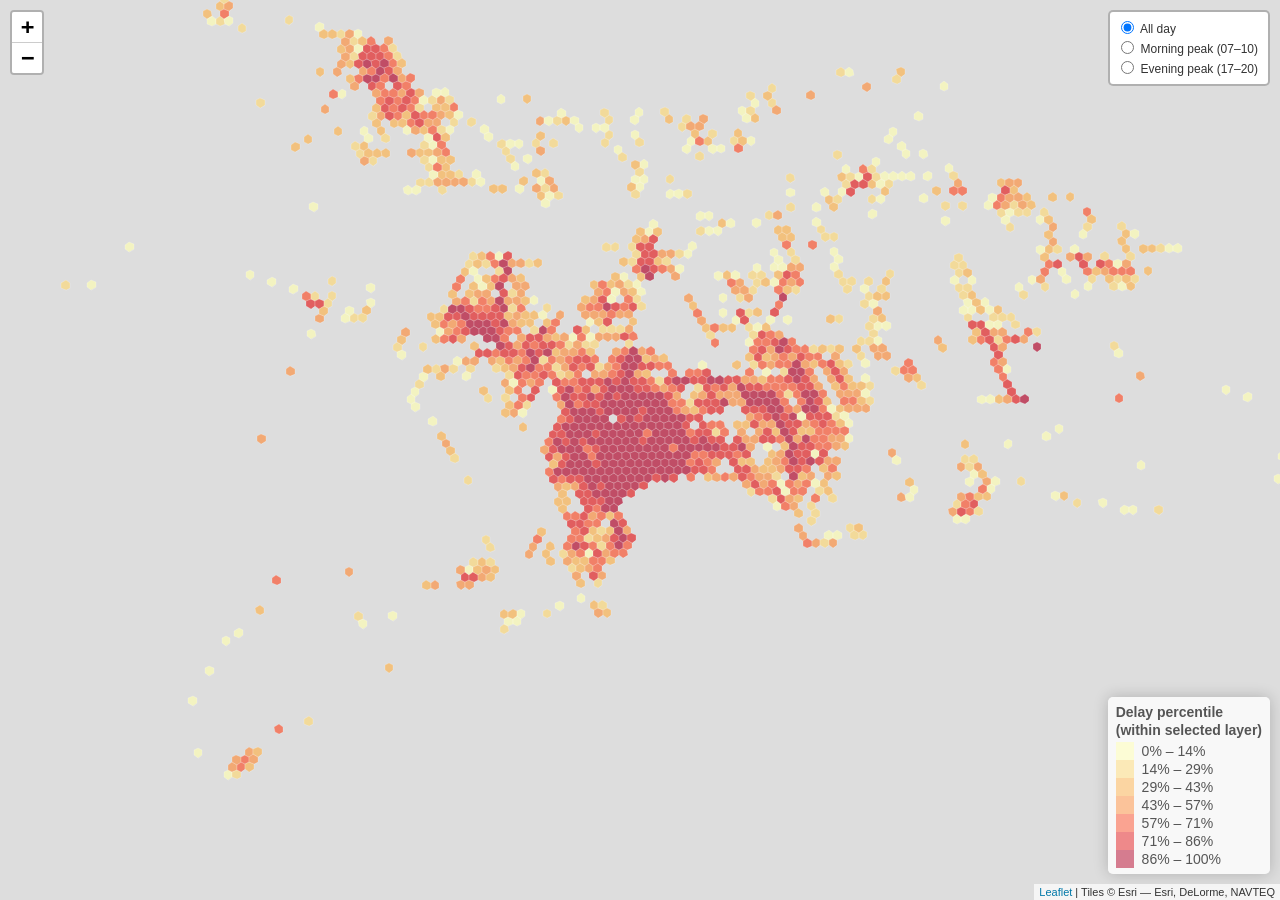
==== docs/index.html @ e717602a "Add index.html as main page" ====
<!DOCTYPE html>
<html>
<head>
<meta charset="utf-8" />
<title>leaflet</title>
<style type="text/css">@layer htmltools {
.html-fill-container {
display: flex;
flex-direction: column;

min-height: 0;
min-width: 0;
}
.html-fill-container > .html-fill-item {

flex: 1 1 auto;
min-height: 0;
min-width: 0;
}
.html-fill-container > :not(.html-fill-item) {

flex: 0 0 auto;
}
}
</style>
<script>(function() {
  // If window.HTMLWidgets is already defined, then use it; otherwise create a
  // new object. This allows preceding code to set options that affect the
  // initialization process (though none currently exist).
  window.HTMLWidgets = window.HTMLWidgets || {};

  // See if we're running in a viewer pane. If not, we're in a web browser.
  var viewerMode = window.HTMLWidgets.viewerMode =
      /\bviewer_pane=1\b/.test(window.location);

  // See if we're running in Shiny mode. If not, it's a static document.
  // Note that static widgets can appear in both Shiny and static modes, but
  // obviously, Shiny widgets can only appear in Shiny apps/documents.
  var shinyMode = window.HTMLWidgets.shinyMode =
      typeof(window.Shiny) !== "undefined" && !!window.Shiny.outputBindings;

  // We can't count on jQuery being available, so we implement our own
  // version if necessary.
  function querySelectorAll(scope, selector) {
    if (typeof(jQuery) !== "undefined" && scope instanceof jQuery) {
      return scope.find(selector);
    }
    if (scope.querySelectorAll) {
      return scope.querySelectorAll(selector);
    }
  }

  function asArray(value) {
    if (value === null)
      return [];
    if ($.isArray(value))
      return value;
    return [value];
  }

  // Implement jQuery's extend
  function extend(target /*, ... */) {
    if (arguments.length == 1) {
      return target;
    }
    for (var i = 1; i < arguments.length; i++) {
      var source = arguments[i];
      for (var prop in source) {
        if (source.hasOwnProperty(prop)) {
          target[prop] = source[prop];
        }
      }
    }
    return target;
  }

  // IE8 doesn't support Array.forEach.
  function forEach(values, callback, thisArg) {
    if (values.forEach) {
      values.forEach(callback, thisArg);
    } else {
      for (var i = 0; i < values.length; i++) {
        callback.call(thisArg, values[i], i, values);
      }
    }
  }

  // Replaces the specified method with the return value of funcSource.
  //
  // Note that funcSource should not BE the new method, it should be a function
  // that RETURNS the new method. funcSource receives a single argument that is
  // the overridden method, it can be called from the new method. The overridden
  // method can be called like a regular function, it has the target permanently
  // bound to it so "this" will work correctly.
  function overrideMethod(target, methodName, funcSource) {
    var superFunc = target[methodName] || function() {};
    var superFuncBound = function() {
      return superFunc.apply(target, arguments);
    };
    target[methodName] = funcSource(superFuncBound);
  }

  // Add a method to delegator that, when invoked, calls
  // delegatee.methodName. If there is no such method on
  // the delegatee, but there was one on delegator before
  // delegateMethod was called, then the original version
  // is invoked instead.
  // For example:
  //
  // var a = {
  //   method1: function() { console.log('a1'); }
  //   method2: function() { console.log('a2'); }
  // };
  // var b = {
  //   method1: function() { console.log('b1'); }
  // };
  // delegateMethod(a, b, "method1");
  // delegateMethod(a, b, "method2");
  // a.method1();
  // a.method2();
  //
  // The output would be "b1", "a2".
  function delegateMethod(delegator, delegatee, methodName) {
    var inherited = delegator[methodName];
    delegator[methodName] = function() {
      var target = delegatee;
      var method = delegatee[methodName];

      // The method doesn't exist on the delegatee. Instead,
      // call the method on the delegator, if it exists.
      if (!method) {
        target = delegator;
        method = inherited;
      }

      if (method) {
        return method.apply(target, arguments);
      }
    };
  }

  // Implement a vague facsimilie of jQuery's data method
  function elementData(el, name, value) {
    if (arguments.length == 2) {
      return el["htmlwidget_data_" + name];
    } else if (arguments.length == 3) {
      el["htmlwidget_data_" + name] = value;
      return el;
    } else {
      throw new Error("Wrong number of arguments for elementData: " +
        arguments.length);
    }
  }

  // http://stackoverflow.com/questions/3446170/escape-string-for-use-in-javascript-regex
  function escapeRegExp(str) {
    return str.replace(/[\-\[\]\/\{\}\(\)\*\+\?\.\\\^\$\|]/g, "\\$&");
  }

  function hasClass(el, className) {
    var re = new RegExp("\\b" + escapeRegExp(className) + "\\b");
    return re.test(el.className);
  }

  // elements - array (or array-like object) of HTML elements
  // className - class name to test for
  // include - if true, only return elements with given className;
  //   if false, only return elements *without* given className
  function filterByClass(elements, className, include) {
    var results = [];
    for (var i = 0; i < elements.length; i++) {
      if (hasClass(elements[i], className) == include)
        results.push(elements[i]);
    }
    return results;
  }

  function on(obj, eventName, func) {
    if (obj.addEventListener) {
      obj.addEventListener(eventName, func, false);
    } else if (obj.attachEvent) {
      obj.attachEvent(eventName, func);
    }
  }

  function off(obj, eventName, func) {
    if (obj.removeEventListener)
      obj.removeEventListener(eventName, func, false);
    else if (obj.detachEvent) {
      obj.detachEvent(eventName, func);
    }
  }

  // Translate array of values to top/right/bottom/left, as usual with
  // the "padding" CSS property
  // https://developer.mozilla.org/en-US/docs/Web/CSS/padding
  function unpackPadding(value) {
    if (typeof(value) === "number")
      value = [value];
    if (value.length === 1) {
      return {top: value[0], right: value[0], bottom: value[0], left: value[0]};
    }
    if (value.length === 2) {
      return {top: value[0], right: value[1], bottom: value[0], left: value[1]};
    }
    if (value.length === 3) {
      return {top: value[0], right: value[1], bottom: value[2], left: value[1]};
    }
    if (value.length === 4) {
      return {top: value[0], right: value[1], bottom: value[2], left: value[3]};
    }
  }

  // Convert an unpacked padding object to a CSS value
  function paddingToCss(paddingObj) {
    return paddingObj.top + "px " + paddingObj.right + "px " + paddingObj.bottom + "px " + paddingObj.left + "px";
  }

  // Makes a number suitable for CSS
  function px(x) {
    if (typeof(x) === "number")
      return x + "px";
    else
      return x;
  }

  // Retrieves runtime widget sizing information for an element.
  // The return value is either null, or an object with fill, padding,
  // defaultWidth, defaultHeight fields.
  function sizingPolicy(el) {
    var sizingEl = document.querySelector("script[data-for='" + el.id + "'][type='application/htmlwidget-sizing']");
    if (!sizingEl)
      return null;
    var sp = JSON.parse(sizingEl.textContent || sizingEl.text || "{}");
    if (viewerMode) {
      return sp.viewer;
    } else {
      return sp.browser;
    }
  }

  // @param tasks Array of strings (or falsy value, in which case no-op).
  //   Each element must be a valid JavaScript expression that yields a
  //   function. Or, can be an array of objects with "code" and "data"
  //   properties; in this case, the "code" property should be a string
  //   of JS that's an expr that yields a function, and "data" should be
  //   an object that will be added as an additional argument when that
  //   function is called.
  // @param target The object that will be "this" for each function
  //   execution.
  // @param args Array of arguments to be passed to the functions. (The
  //   same arguments will be passed to all functions.)
  function evalAndRun(tasks, target, args) {
    if (tasks) {
      forEach(tasks, function(task) {
        var theseArgs = args;
        if (typeof(task) === "object") {
          theseArgs = theseArgs.concat([task.data]);
          task = task.code;
        }
        var taskFunc = tryEval(task);
        if (typeof(taskFunc) !== "function") {
          throw new Error("Task must be a function! Source:\n" + task);
        }
        taskFunc.apply(target, theseArgs);
      });
    }
  }

  // Attempt eval() both with and without enclosing in parentheses.
  // Note that enclosing coerces a function declaration into
  // an expression that eval() can parse
  // (otherwise, a SyntaxError is thrown)
  function tryEval(code) {
    var result = null;
    try {
      result = eval("(" + code + ")");
    } catch(error) {
      if (!(error instanceof SyntaxError)) {
        throw error;
      }
      try {
        result = eval(code);
      } catch(e) {
        if (e instanceof SyntaxError) {
          throw error;
        } else {
          throw e;
        }
      }
    }
    return result;
  }

  function initSizing(el) {
    var sizing = sizingPolicy(el);
    if (!sizing)
      return;

    var cel = document.getElementById("htmlwidget_container");
    if (!cel)
      return;

    if (typeof(sizing.padding) !== "undefined") {
      document.body.style.margin = "0";
      document.body.style.padding = paddingToCss(unpackPadding(sizing.padding));
    }

    if (sizing.fill) {
      document.body.style.overflow = "hidden";
      document.body.style.width = "100%";
      document.body.style.height = "100%";
      document.documentElement.style.width = "100%";
      document.documentElement.style.height = "100%";
      cel.style.position = "absolute";
      var pad = unpackPadding(sizing.padding);
      cel.style.top = pad.top + "px";
      cel.style.right = pad.right + "px";
      cel.style.bottom = pad.bottom + "px";
      cel.style.left = pad.left + "px";
      el.style.width = "100%";
      el.style.height = "100%";

      return {
        getWidth: function() { return cel.getBoundingClientRect().width; },
        getHeight: function() { return cel.getBoundingClientRect().height; }
      };

    } else {
      el.style.width = px(sizing.width);
      el.style.height = px(sizing.height);

      return {
        getWidth: function() { return cel.getBoundingClientRect().width; },
        getHeight: function() { return cel.getBoundingClientRect().height; }
      };
    }
  }

  // Default implementations for methods
  var defaults = {
    find: function(scope) {
      return querySelectorAll(scope, "." + this.name);
    },
    renderError: function(el, err) {
      var $el = $(el);

      this.clearError(el);

      // Add all these error classes, as Shiny does
      var errClass = "shiny-output-error";
      if (err.type !== null) {
        // use the classes of the error condition as CSS class names
        errClass = errClass + " " + $.map(asArray(err.type), function(type) {
          return errClass + "-" + type;
        }).join(" ");
      }
      errClass = errClass + " htmlwidgets-error";

      // Is el inline or block? If inline or inline-block, just display:none it
      // and add an inline error.
      var display = $el.css("display");
      $el.data("restore-display-mode", display);

      if (display === "inline" || display === "inline-block") {
        $el.hide();
        if (err.message !== "") {
          var errorSpan = $("<span>").addClass(errClass);
          errorSpan.text(err.message);
          $el.after(errorSpan);
        }
      } else if (display === "block") {
        // If block, add an error just after the el, set visibility:none on the
        // el, and position the error to be on top of the el.
        // Mark it with a unique ID and CSS class so we can remove it later.
        $el.css("visibility", "hidden");
        if (err.message !== "") {
          var errorDiv = $("<div>").addClass(errClass).css("position", "absolute")
            .css("top", el.offsetTop)
            .css("left", el.offsetLeft)
            // setting width can push out the page size, forcing otherwise
            // unnecessary scrollbars to appear and making it impossible for
            // the element to shrink; so use max-width instead
            .css("maxWidth", el.offsetWidth)
            .css("height", el.offsetHeight);
          errorDiv.text(err.message);
          $el.after(errorDiv);

          // Really dumb way to keep the size/position of the error in sync with
          // the parent element as the window is resized or whatever.
          var intId = setInterval(function() {
            if (!errorDiv[0].parentElement) {
              clearInterval(intId);
              return;
            }
            errorDiv
              .css("top", el.offsetTop)
              .css("left", el.offsetLeft)
              .css("maxWidth", el.offsetWidth)
              .css("height", el.offsetHeight);
          }, 500);
        }
      }
    },
    clearError: function(el) {
      var $el = $(el);
      var display = $el.data("restore-display-mode");
      $el.data("restore-display-mode", null);

      if (display === "inline" || display === "inline-block") {
        if (display)
          $el.css("display", display);
        $(el.nextSibling).filter(".htmlwidgets-error").remove();
      } else if (display === "block"){
        $el.css("visibility", "inherit");
        $(el.nextSibling).filter(".htmlwidgets-error").remove();
      }
    },
    sizing: {}
  };

  // Called by widget bindings to register a new type of widget. The definition
  // object can contain the following properties:
  // - name (required) - A string indicating the binding name, which will be
  //   used by default as the CSS classname to look for.
  // - initialize (optional) - A function(el) that will be called once per
  //   widget element; if a value is returned, it will be passed as the third
  //   value to renderValue.
  // - renderValue (required) - A function(el, data, initValue) that will be
  //   called with data. Static contexts will cause this to be called once per
  //   element; Shiny apps will cause this to be called multiple times per
  //   element, as the data changes.
  window.HTMLWidgets.widget = function(definition) {
    if (!definition.name) {
      throw new Error("Widget must have a name");
    }
    if (!definition.type) {
      throw new Error("Widget must have a type");
    }
    // Currently we only support output widgets
    if (definition.type !== "output") {
      throw new Error("Unrecognized widget type '" + definition.type + "'");
    }
    // TODO: Verify that .name is a valid CSS classname

    // Support new-style instance-bound definitions. Old-style class-bound
    // definitions have one widget "object" per widget per type/class of
    // widget; the renderValue and resize methods on such widget objects
    // take el and instance arguments, because the widget object can't
    // store them. New-style instance-bound definitions have one widget
    // object per widget instance; the definition that's passed in doesn't
    // provide renderValue or resize methods at all, just the single method
    //   factory(el, width, height)
    // which returns an object that has renderValue(x) and resize(w, h).
    // This enables a far more natural programming style for the widget
    // author, who can store per-instance state using either OO-style
    // instance fields or functional-style closure variables (I guess this
    // is in contrast to what can only be called C-style pseudo-OO which is
    // what we required before).
    if (definition.factory) {
      definition = createLegacyDefinitionAdapter(definition);
    }

    if (!definition.renderValue) {
      throw new Error("Widget must have a renderValue function");
    }

    // For static rendering (non-Shiny), use a simple widget registration
    // scheme. We also use this scheme for Shiny apps/documents that also
    // contain static widgets.
    window.HTMLWidgets.widgets = window.HTMLWidgets.widgets || [];
    // Merge defaults into the definition; don't mutate the original definition.
    var staticBinding = extend({}, defaults, definition);
    overrideMethod(staticBinding, "find", function(superfunc) {
      return function(scope) {
        var results = superfunc(scope);
        // Filter out Shiny outputs, we only want the static kind
        return filterByClass(results, "html-widget-output", false);
      };
    });
    window.HTMLWidgets.widgets.push(staticBinding);

    if (shinyMode) {
      // Shiny is running. Register the definition with an output binding.
      // The definition itself will not be the output binding, instead
      // we will make an output binding object that delegates to the
      // definition. This is because we foolishly used the same method
      // name (renderValue) for htmlwidgets definition and Shiny bindings
      // but they actually have quite different semantics (the Shiny
      // bindings receive data that includes lots of metadata that it
      // strips off before calling htmlwidgets renderValue). We can't
      // just ignore the difference because in some widgets it's helpful
      // to call this.renderValue() from inside of resize(), and if
      // we're not delegating, then that call will go to the Shiny
      // version instead of the htmlwidgets version.

      // Merge defaults with definition, without mutating either.
      var bindingDef = extend({}, defaults, definition);

      // This object will be our actual Shiny binding.
      var shinyBinding = new Shiny.OutputBinding();

      // With a few exceptions, we'll want to simply use the bindingDef's
      // version of methods if they are available, otherwise fall back to
      // Shiny's defaults. NOTE: If Shiny's output bindings gain additional
      // methods in the future, and we want them to be overrideable by
      // HTMLWidget binding definitions, then we'll need to add them to this
      // list.
      delegateMethod(shinyBinding, bindingDef, "getId");
      delegateMethod(shinyBinding, bindingDef, "onValueChange");
      delegateMethod(shinyBinding, bindingDef, "onValueError");
      delegateMethod(shinyBinding, bindingDef, "renderError");
      delegateMethod(shinyBinding, bindingDef, "clearError");
      delegateMethod(shinyBinding, bindingDef, "showProgress");

      // The find, renderValue, and resize are handled differently, because we
      // want to actually decorate the behavior of the bindingDef methods.

      shinyBinding.find = function(scope) {
        var results = bindingDef.find(scope);

        // Only return elements that are Shiny outputs, not static ones
        var dynamicResults = results.filter(".html-widget-output");

        // It's possible that whatever caused Shiny to think there might be
        // new dynamic outputs, also caused there to be new static outputs.
        // Since there might be lots of different htmlwidgets bindings, we
        // schedule execution for later--no need to staticRender multiple
        // times.
        if (results.length !== dynamicResults.length)
          scheduleStaticRender();

        return dynamicResults;
      };

      // Wrap renderValue to handle initialization, which unfortunately isn't
      // supported natively by Shiny at the time of this writing.

      shinyBinding.renderValue = function(el, data) {
        Shiny.renderDependencies(data.deps);
        // Resolve strings marked as javascript literals to objects
        if (!(data.evals instanceof Array)) data.evals = [data.evals];
        for (var i = 0; data.evals && i < data.evals.length; i++) {
          window.HTMLWidgets.evaluateStringMember(data.x, data.evals[i]);
        }
        if (!bindingDef.renderOnNullValue) {
          if (data.x === null) {
            el.style.visibility = "hidden";
            return;
          } else {
            el.style.visibility = "inherit";
          }
        }
        if (!elementData(el, "initialized")) {
          initSizing(el);

          elementData(el, "initialized", true);
          if (bindingDef.initialize) {
            var rect = el.getBoundingClientRect();
            var result = bindingDef.initialize(el, rect.width, rect.height);
            elementData(el, "init_result", result);
          }
        }
        bindingDef.renderValue(el, data.x, elementData(el, "init_result"));
        evalAndRun(data.jsHooks.render, elementData(el, "init_result"), [el, data.x]);
      };

      // Only override resize if bindingDef implements it
      if (bindingDef.resize) {
        shinyBinding.resize = function(el, width, height) {
          // Shiny can call resize before initialize/renderValue have been
          // called, which doesn't make sense for widgets.
          if (elementData(el, "initialized")) {
            bindingDef.resize(el, width, height, elementData(el, "init_result"));
          }
        };
      }

      Shiny.outputBindings.register(shinyBinding, bindingDef.name);
    }
  };

  var scheduleStaticRenderTimerId = null;
  function scheduleStaticRender() {
    if (!scheduleStaticRenderTimerId) {
      scheduleStaticRenderTimerId = setTimeout(function() {
        scheduleStaticRenderTimerId = null;
        window.HTMLWidgets.staticRender();
      }, 1);
    }
  }

  // Render static widgets after the document finishes loading
  // Statically render all elements that are of this widget's class
  window.HTMLWidgets.staticRender = function() {
    var bindings = window.HTMLWidgets.widgets || [];
    forEach(bindings, function(binding) {
      var matches = binding.find(document.documentElement);
      forEach(matches, function(el) {
        var sizeObj = initSizing(el, binding);

        var getSize = function(el) {
          if (sizeObj) {
            return {w: sizeObj.getWidth(), h: sizeObj.getHeight()}
          } else {
            var rect = el.getBoundingClientRect();
            return {w: rect.width, h: rect.height}
          }
        };

        if (hasClass(el, "html-widget-static-bound"))
          return;
        el.className = el.className + " html-widget-static-bound";

        var initResult;
        if (binding.initialize) {
          var size = getSize(el);
          initResult = binding.initialize(el, size.w, size.h);
          elementData(el, "init_result", initResult);
        }

        if (binding.resize) {
          var lastSize = getSize(el);
          var resizeHandler = function(e) {
            var size = getSize(el);
            if (size.w === 0 && size.h === 0)
              return;
            if (size.w === lastSize.w && size.h === lastSize.h)
              return;
            lastSize = size;
            binding.resize(el, size.w, size.h, initResult);
          };

          on(window, "resize", resizeHandler);

          // This is needed for cases where we're running in a Shiny
          // app, but the widget itself is not a Shiny output, but
          // rather a simple static widget. One example of this is
          // an rmarkdown document that has runtime:shiny and widget
          // that isn't in a render function. Shiny only knows to
          // call resize handlers for Shiny outputs, not for static
          // widgets, so we do it ourselves.
          if (window.jQuery) {
            window.jQuery(document).on(
              "shown.htmlwidgets shown.bs.tab.htmlwidgets shown.bs.collapse.htmlwidgets",
              resizeHandler
            );
            window.jQuery(document).on(
              "hidden.htmlwidgets hidden.bs.tab.htmlwidgets hidden.bs.collapse.htmlwidgets",
              resizeHandler
            );
          }

          // This is needed for the specific case of ioslides, which
          // flips slides between display:none and display:block.
          // Ideally we would not have to have ioslide-specific code
          // here, but rather have ioslides raise a generic event,
          // but the rmarkdown package just went to CRAN so the
          // window to getting that fixed may be long.
          if (window.addEventListener) {
            // It's OK to limit this to window.addEventListener
            // browsers because ioslides itself only supports
            // such browsers.
            on(document, "slideenter", resizeHandler);
            on(document, "slideleave", resizeHandler);
          }
        }

        var scriptData = document.querySelector("script[data-for='" + el.id + "'][type='application/json']");
        if (scriptData) {
          var data = JSON.parse(scriptData.textContent || scriptData.text);
          // Resolve strings marked as javascript literals to objects
          if (!(data.evals instanceof Array)) data.evals = [data.evals];
          for (var k = 0; data.evals && k < data.evals.length; k++) {
            window.HTMLWidgets.evaluateStringMember(data.x, data.evals[k]);
          }
          binding.renderValue(el, data.x, initResult);
          evalAndRun(data.jsHooks.render, initResult, [el, data.x]);
        }
      });
    });

    invokePostRenderHandlers();
  }


  function has_jQuery3() {
    if (!window.jQuery) {
      return false;
    }
    var $version = window.jQuery.fn.jquery;
    var $major_version = parseInt($version.split(".")[0]);
    return $major_version >= 3;
  }

  /*
  / Shiny 1.4 bumped jQuery from 1.x to 3.x which means jQuery's
  / on-ready handler (i.e., $(fn)) is now asyncronous (i.e., it now
  / really means $(setTimeout(fn)).
  / https://jquery.com/upgrade-guide/3.0/#breaking-change-document-ready-handlers-are-now-asynchronous
  /
  / Since Shiny uses $() to schedule initShiny, shiny>=1.4 calls initShiny
  / one tick later than it did before, which means staticRender() is
  / called renderValue() earlier than (advanced) widget authors might be expecting.
  / https://github.com/rstudio/shiny/issues/2630
  /
  / For a concrete example, leaflet has some methods (e.g., updateBounds)
  / which reference Shiny methods registered in initShiny (e.g., setInputValue).
  / Since leaflet is privy to this life-cycle, it knows to use setTimeout() to
  / delay execution of those methods (until Shiny methods are ready)
  / https://github.com/rstudio/leaflet/blob/18ec981/javascript/src/index.js#L266-L268
  /
  / Ideally widget authors wouldn't need to use this setTimeout() hack that
  / leaflet uses to call Shiny methods on a staticRender(). In the long run,
  / the logic initShiny should be broken up so that method registration happens
  / right away, but binding happens later.
  */
  function maybeStaticRenderLater() {
    if (shinyMode && has_jQuery3()) {
      window.jQuery(window.HTMLWidgets.staticRender);
    } else {
      window.HTMLWidgets.staticRender();
    }
  }

  if (document.addEventListener) {
    document.addEventListener("DOMContentLoaded", function() {
      document.removeEventListener("DOMContentLoaded", arguments.callee, false);
      maybeStaticRenderLater();
    }, false);
  } else if (document.attachEvent) {
    document.attachEvent("onreadystatechange", function() {
      if (document.readyState === "complete") {
        document.detachEvent("onreadystatechange", arguments.callee);
        maybeStaticRenderLater();
      }
    });
  }


  window.HTMLWidgets.getAttachmentUrl = function(depname, key) {
    // If no key, default to the first item
    if (typeof(key) === "undefined")
      key = 1;

    var link = document.getElementById(depname + "-" + key + "-attachment");
    if (!link) {
      throw new Error("Attachment " + depname + "/" + key + " not found in document");
    }
    return link.getAttribute("href");
  };

  window.HTMLWidgets.dataframeToD3 = function(df) {
    var names = [];
    var length;
    for (var name in df) {
        if (df.hasOwnProperty(name))
            names.push(name);
        if (typeof(df[name]) !== "object" || typeof(df[name].length) === "undefined") {
            throw new Error("All fields must be arrays");
        } else if (typeof(length) !== "undefined" && length !== df[name].length) {
            throw new Error("All fields must be arrays of the same length");
        }
        length = df[name].length;
    }
    var results = [];
    var item;
    for (var row = 0; row < length; row++) {
        item = {};
        for (var col = 0; col < names.length; col++) {
            item[names[col]] = df[names[col]][row];
        }
        results.push(item);
    }
    return results;
  };

  window.HTMLWidgets.transposeArray2D = function(array) {
      if (array.length === 0) return array;
      var newArray = array[0].map(function(col, i) {
          return array.map(function(row) {
              return row[i]
          })
      });
      return newArray;
  };
  // Split value at splitChar, but allow splitChar to be escaped
  // using escapeChar. Any other characters escaped by escapeChar
  // will be included as usual (including escapeChar itself).
  function splitWithEscape(value, splitChar, escapeChar) {
    var results = [];
    var escapeMode = false;
    var currentResult = "";
    for (var pos = 0; pos < value.length; pos++) {
      if (!escapeMode) {
        if (value[pos] === splitChar) {
          results.push(currentResult);
          currentResult = "";
        } else if (value[pos] === escapeChar) {
          escapeMode = true;
        } else {
          currentResult += value[pos];
        }
      } else {
        currentResult += value[pos];
        escapeMode = false;
      }
    }
    if (currentResult !== "") {
      results.push(currentResult);
    }
    return results;
  }
  // Function authored by Yihui/JJ Allaire
  window.HTMLWidgets.evaluateStringMember = function(o, member) {
    var parts = splitWithEscape(member, '.', '\\');
    for (var i = 0, l = parts.length; i < l; i++) {
      var part = parts[i];
      // part may be a character or 'numeric' member name
      if (o !== null && typeof o === "object" && part in o) {
        if (i == (l - 1)) { // if we are at the end of the line then evalulate
          if (typeof o[part] === "string")
            o[part] = tryEval(o[part]);
        } else { // otherwise continue to next embedded object
          o = o[part];
        }
      }
    }
  };

  // Retrieve the HTMLWidget instance (i.e. the return value of an
  // HTMLWidget binding's initialize() or factory() function)
  // associated with an element, or null if none.
  window.HTMLWidgets.getInstance = function(el) {
    return elementData(el, "init_result");
  };

  // Finds the first element in the scope that matches the selector,
  // and returns the HTMLWidget instance (i.e. the return value of
  // an HTMLWidget binding's initialize() or factory() function)
  // associated with that element, if any. If no element matches the
  // selector, or the first matching element has no HTMLWidget
  // instance associated with it, then null is returned.
  //
  // The scope argument is optional, and defaults to window.document.
  window.HTMLWidgets.find = function(scope, selector) {
    if (arguments.length == 1) {
      selector = scope;
      scope = document;
    }

    var el = scope.querySelector(selector);
    if (el === null) {
      return null;
    } else {
      return window.HTMLWidgets.getInstance(el);
    }
  };

  // Finds all elements in the scope that match the selector, and
  // returns the HTMLWidget instances (i.e. the return values of
  // an HTMLWidget binding's initialize() or factory() function)
  // associated with the elements, in an array. If elements that
  // match the selector don't have an associated HTMLWidget
  // instance, the returned array will contain nulls.
  //
  // The scope argument is optional, and defaults to window.document.
  window.HTMLWidgets.findAll = function(scope, selector) {
    if (arguments.length == 1) {
      selector = scope;
      scope = document;
    }

    var nodes = scope.querySelectorAll(selector);
    var results = [];
    for (var i = 0; i < nodes.length; i++) {
      results.push(window.HTMLWidgets.getInstance(nodes[i]));
    }
    return results;
  };

  var postRenderHandlers = [];
  function invokePostRenderHandlers() {
    while (postRenderHandlers.length) {
      var handler = postRenderHandlers.shift();
      if (handler) {
        handler();
      }
    }
  }

  // Register the given callback function to be invoked after the
  // next time static widgets are rendered.
  window.HTMLWidgets.addPostRenderHandler = function(callback) {
    postRenderHandlers.push(callback);
  };

  // Takes a new-style instance-bound definition, and returns an
  // old-style class-bound definition. This saves us from having
  // to rewrite all the logic in this file to accomodate both
  // types of definitions.
  function createLegacyDefinitionAdapter(defn) {
    var result = {
      name: defn.name,
      type: defn.type,
      initialize: function(el, width, height) {
        return defn.factory(el, width, height);
      },
      renderValue: function(el, x, instance) {
        return instance.renderValue(x);
      },
      resize: function(el, width, height, instance) {
        return instance.resize(width, height);
      }
    };

    if (defn.find)
      result.find = defn.find;
    if (defn.renderError)
      result.renderError = defn.renderError;
    if (defn.clearError)
      result.clearError = defn.clearError;

    return result;
  }
})();
</script>
<script>/*! jQuery v3.6.0 | (c) OpenJS Foundation and other contributors | jquery.org/license */
!function(e,t){"use strict";"object"==typeof module&&"object"==typeof module.exports?module.exports=e.document?t(e,!0):function(e){if(!e.document)throw new Error("jQuery requires a window with a document");return t(e)}:t(e)}("undefined"!=typeof window?window:this,function(C,e){"use strict";var t=[],r=Object.getPrototypeOf,s=t.slice,g=t.flat?function(e){return t.flat.call(e)}:function(e){return t.concat.apply([],e)},u=t.push,i=t.indexOf,n={},o=n.toString,v=n.hasOwnProperty,a=v.toString,l=a.call(Object),y={},m=function(e){return"function"==typeof e&&"number"!=typeof e.nodeType&&"function"!=typeof e.item},x=function(e){return null!=e&&e===e.window},E=C.document,c={type:!0,src:!0,nonce:!0,noModule:!0};function b(e,t,n){var r,i,o=(n=n||E).createElement("script");if(o.text=e,t)for(r in c)(i=t[r]||t.getAttribute&&t.getAttribute(r))&&o.setAttribute(r,i);n.head.appendChild(o).parentNode.removeChild(o)}function w(e){return null==e?e+"":"object"==typeof e||"function"==typeof e?n[o.call(e)]||"object":typeof e}var f="3.6.0",S=function(e,t){return new S.fn.init(e,t)};function p(e){var t=!!e&&"length"in e&&e.length,n=w(e);return!m(e)&&!x(e)&&("array"===n||0===t||"number"==typeof t&&0<t&&t-1 in e)}S.fn=S.prototype={jquery:f,constructor:S,length:0,toArray:function(){return s.call(this)},get:function(e){return null==e?s.call(this):e<0?this[e+this.length]:this[e]},pushStack:function(e){var t=S.merge(this.constructor(),e);return t.prevObject=this,t},each:function(e){return S.each(this,e)},map:function(n){return this.pushStack(S.map(this,function(e,t){return n.call(e,t,e)}))},slice:function(){return this.pushStack(s.apply(this,arguments))},first:function(){return this.eq(0)},last:function(){return this.eq(-1)},even:function(){return this.pushStack(S.grep(this,function(e,t){return(t+1)%2}))},odd:function(){return this.pushStack(S.grep(this,function(e,t){return t%2}))},eq:function(e){var t=this.length,n=+e+(e<0?t:0);return this.pushStack(0<=n&&n<t?[this[n]]:[])},end:function(){return this.prevObject||this.constructor()},push:u,sort:t.sort,splice:t.splice},S.extend=S.fn.extend=function(){var e,t,n,r,i,o,a=arguments[0]||{},s=1,u=arguments.length,l=!1;for("boolean"==typeof a&&(l=a,a=arguments[s]||{},s++),"object"==typeof a||m(a)||(a={}),s===u&&(a=this,s--);s<u;s++)if(null!=(e=arguments[s]))for(t in e)r=e[t],"__proto__"!==t&&a!==r&&(l&&r&&(S.isPlainObject(r)||(i=Array.isArray(r)))?(n=a[t],o=i&&!Array.isArray(n)?[]:i||S.isPlainObject(n)?n:{},i=!1,a[t]=S.extend(l,o,r)):void 0!==r&&(a[t]=r));return a},S.extend({expando:"jQuery"+(f+Math.random()).replace(/\D/g,""),isReady:!0,error:function(e){throw new Error(e)},noop:function(){},isPlainObject:function(e){var t,n;return!(!e||"[object Object]"!==o.call(e))&&(!(t=r(e))||"function"==typeof(n=v.call(t,"constructor")&&t.constructor)&&a.call(n)===l)},isEmptyObject:function(e){var t;for(t in e)return!1;return!0},globalEval:function(e,t,n){b(e,{nonce:t&&t.nonce},n)},each:function(e,t){var n,r=0;if(p(e)){for(n=e.length;r<n;r++)if(!1===t.call(e[r],r,e[r]))break}else for(r in e)if(!1===t.call(e[r],r,e[r]))break;return e},makeArray:function(e,t){var n=t||[];return null!=e&&(p(Object(e))?S.merge(n,"string"==typeof e?[e]:e):u.call(n,e)),n},inArray:function(e,t,n){return null==t?-1:i.call(t,e,n)},merge:function(e,t){for(var n=+t.length,r=0,i=e.length;r<n;r++)e[i++]=t[r];return e.length=i,e},grep:function(e,t,n){for(var r=[],i=0,o=e.length,a=!n;i<o;i++)!t(e[i],i)!==a&&r.push(e[i]);return r},map:function(e,t,n){var r,i,o=0,a=[];if(p(e))for(r=e.length;o<r;o++)null!=(i=t(e[o],o,n))&&a.push(i);else for(o in e)null!=(i=t(e[o],o,n))&&a.push(i);return g(a)},guid:1,support:y}),"function"==typeof Symbol&&(S.fn[Symbol.iterator]=t[Symbol.iterator]),S.each("Boolean Number String Function Array Date RegExp Object Error Symbol".split(" "),function(e,t){n["[object "+t+"]"]=t.toLowerCase()});var d=function(n){var e,d,b,o,i,h,f,g,w,u,l,T,C,a,E,v,s,c,y,S="sizzle"+1*new Date,p=n.document,k=0,r=0,m=ue(),x=ue(),A=ue(),N=ue(),j=function(e,t){return e===t&&(l=!0),0},D={}.hasOwnProperty,t=[],q=t.pop,L=t.push,H=t.push,O=t.slice,P=function(e,t){for(var n=0,r=e.length;n<r;n++)if(e[n]===t)return n;return-1},R="checked|selected|async|autofocus|autoplay|controls|defer|disabled|hidden|ismap|loop|multiple|open|readonly|required|scoped",M="[\\x20\\t\\r\\n\\f]",I="(?:\\\\[\\da-fA-F]{1,6}"+M+"?|\\\\[^\\r\\n\\f]|[\\w-]|[^\0-\\x7f])+",W="\\["+M+"*("+I+")(?:"+M+"*([*^$|!~]?=)"+M+"*(?:'((?:\\\\.|[^\\\\'])*)'|\"((?:\\\\.|[^\\\\\"])*)\"|("+I+"))|)"+M+"*\\]",F=":("+I+")(?:\\((('((?:\\\\.|[^\\\\'])*)'|\"((?:\\\\.|[^\\\\\"])*)\")|((?:\\\\.|[^\\\\()[\\]]|"+W+")*)|.*)\\)|)",B=new RegExp(M+"+","g"),$=new RegExp("^"+M+"+|((?:^|[^\\\\])(?:\\\\.)*)"+M+"+$","g"),_=new RegExp("^"+M+"*,"+M+"*"),z=new RegExp("^"+M+"*([>+~]|"+M+")"+M+"*"),U=new RegExp(M+"|>"),X=new RegExp(F),V=new RegExp("^"+I+"$"),G={ID:new RegExp("^#("+I+")"),CLASS:new RegExp("^\\.("+I+")"),TAG:new RegExp("^("+I+"|[*])"),ATTR:new RegExp("^"+W),PSEUDO:new RegExp("^"+F),CHILD:new RegExp("^:(only|first|last|nth|nth-last)-(child|of-type)(?:\\("+M+"*(even|odd|(([+-]|)(\\d*)n|)"+M+"*(?:([+-]|)"+M+"*(\\d+)|))"+M+"*\\)|)","i"),bool:new RegExp("^(?:"+R+")$","i"),needsContext:new RegExp("^"+M+"*[>+~]|:(even|odd|eq|gt|lt|nth|first|last)(?:\\("+M+"*((?:-\\d)?\\d*)"+M+"*\\)|)(?=[^-]|$)","i")},Y=/HTML$/i,Q=/^(?:input|select|textarea|button)$/i,J=/^h\d$/i,K=/^[^{]+\{\s*\[native \w/,Z=/^(?:#([\w-]+)|(\w+)|\.([\w-]+))$/,ee=/[+~]/,te=new RegExp("\\\\[\\da-fA-F]{1,6}"+M+"?|\\\\([^\\r\\n\\f])","g"),ne=function(e,t){var n="0x"+e.slice(1)-65536;return t||(n<0?String.fromCharCode(n+65536):String.fromCharCode(n>>10|55296,1023&n|56320))},re=/([\0-\x1f\x7f]|^-?\d)|^-$|[^\0-\x1f\x7f-\uFFFF\w-]/g,ie=function(e,t){return t?"\0"===e?"\ufffd":e.slice(0,-1)+"\\"+e.charCodeAt(e.length-1).toString(16)+" ":"\\"+e},oe=function(){T()},ae=be(function(e){return!0===e.disabled&&"fieldset"===e.nodeName.toLowerCase()},{dir:"parentNode",next:"legend"});try{H.apply(t=O.call(p.childNodes),p.childNodes),t[p.childNodes.length].nodeType}catch(e){H={apply:t.length?function(e,t){L.apply(e,O.call(t))}:function(e,t){var n=e.length,r=0;while(e[n++]=t[r++]);e.length=n-1}}}function se(t,e,n,r){var i,o,a,s,u,l,c,f=e&&e.ownerDocument,p=e?e.nodeType:9;if(n=n||[],"string"!=typeof t||!t||1!==p&&9!==p&&11!==p)return n;if(!r&&(T(e),e=e||C,E)){if(11!==p&&(u=Z.exec(t)))if(i=u[1]){if(9===p){if(!(a=e.getElementById(i)))return n;if(a.id===i)return n.push(a),n}else if(f&&(a=f.getElementById(i))&&y(e,a)&&a.id===i)return n.push(a),n}else{if(u[2])return H.apply(n,e.getElementsByTagName(t)),n;if((i=u[3])&&d.getElementsByClassName&&e.getElementsByClassName)return H.apply(n,e.getElementsByClassName(i)),n}if(d.qsa&&!N[t+" "]&&(!v||!v.test(t))&&(1!==p||"object"!==e.nodeName.toLowerCase())){if(c=t,f=e,1===p&&(U.test(t)||z.test(t))){(f=ee.test(t)&&ye(e.parentNode)||e)===e&&d.scope||((s=e.getAttribute("id"))?s=s.replace(re,ie):e.setAttribute("id",s=S)),o=(l=h(t)).length;while(o--)l[o]=(s?"#"+s:":scope")+" "+xe(l[o]);c=l.join(",")}try{return H.apply(n,f.querySelectorAll(c)),n}catch(e){N(t,!0)}finally{s===S&&e.removeAttribute("id")}}}return g(t.replace($,"$1"),e,n,r)}function ue(){var r=[];return function e(t,n){return r.push(t+" ")>b.cacheLength&&delete e[r.shift()],e[t+" "]=n}}function le(e){return e[S]=!0,e}function ce(e){var t=C.createElement("fieldset");try{return!!e(t)}catch(e){return!1}finally{t.parentNode&&t.parentNode.removeChild(t),t=null}}function fe(e,t){var n=e.split("|"),r=n.length;while(r--)b.attrHandle[n[r]]=t}function pe(e,t){var n=t&&e,r=n&&1===e.nodeType&&1===t.nodeType&&e.sourceIndex-t.sourceIndex;if(r)return r;if(n)while(n=n.nextSibling)if(n===t)return-1;return e?1:-1}function de(t){return function(e){return"input"===e.nodeName.toLowerCase()&&e.type===t}}function he(n){return function(e){var t=e.nodeName.toLowerCase();return("input"===t||"button"===t)&&e.type===n}}function ge(t){return function(e){return"form"in e?e.parentNode&&!1===e.disabled?"label"in e?"label"in e.parentNode?e.parentNode.disabled===t:e.disabled===t:e.isDisabled===t||e.isDisabled!==!t&&ae(e)===t:e.disabled===t:"label"in e&&e.disabled===t}}function ve(a){return le(function(o){return o=+o,le(function(e,t){var n,r=a([],e.length,o),i=r.length;while(i--)e[n=r[i]]&&(e[n]=!(t[n]=e[n]))})})}function ye(e){return e&&"undefined"!=typeof e.getElementsByTagName&&e}for(e in d=se.support={},i=se.isXML=function(e){var t=e&&e.namespaceURI,n=e&&(e.ownerDocument||e).documentElement;return!Y.test(t||n&&n.nodeName||"HTML")},T=se.setDocument=function(e){var t,n,r=e?e.ownerDocument||e:p;return r!=C&&9===r.nodeType&&r.documentElement&&(a=(C=r).documentElement,E=!i(C),p!=C&&(n=C.defaultView)&&n.top!==n&&(n.addEventListener?n.addEventListener("unload",oe,!1):n.attachEvent&&n.attachEvent("onunload",oe)),d.scope=ce(function(e){return a.appendChild(e).appendChild(C.createElement("div")),"undefined"!=typeof e.querySelectorAll&&!e.querySelectorAll(":scope fieldset div").length}),d.attributes=ce(function(e){return e.className="i",!e.getAttribute("className")}),d.getElementsByTagName=ce(function(e){return e.appendChild(C.createComment("")),!e.getElementsByTagName("*").length}),d.getElementsByClassName=K.test(C.getElementsByClassName),d.getById=ce(function(e){return a.appendChild(e).id=S,!C.getElementsByName||!C.getElementsByName(S).length}),d.getById?(b.filter.ID=function(e){var t=e.replace(te,ne);return function(e){return e.getAttribute("id")===t}},b.find.ID=function(e,t){if("undefined"!=typeof t.getElementById&&E){var n=t.getElementById(e);return n?[n]:[]}}):(b.filter.ID=function(e){var n=e.replace(te,ne);return function(e){var t="undefined"!=typeof e.getAttributeNode&&e.getAttributeNode("id");return t&&t.value===n}},b.find.ID=function(e,t){if("undefined"!=typeof t.getElementById&&E){var n,r,i,o=t.getElementById(e);if(o){if((n=o.getAttributeNode("id"))&&n.value===e)return[o];i=t.getElementsByName(e),r=0;while(o=i[r++])if((n=o.getAttributeNode("id"))&&n.value===e)return[o]}return[]}}),b.find.TAG=d.getElementsByTagName?function(e,t){return"undefined"!=typeof t.getElementsByTagName?t.getElementsByTagName(e):d.qsa?t.querySelectorAll(e):void 0}:function(e,t){var n,r=[],i=0,o=t.getElementsByTagName(e);if("*"===e){while(n=o[i++])1===n.nodeType&&r.push(n);return r}return o},b.find.CLASS=d.getElementsByClassName&&function(e,t){if("undefined"!=typeof t.getElementsByClassName&&E)return t.getElementsByClassName(e)},s=[],v=[],(d.qsa=K.test(C.querySelectorAll))&&(ce(function(e){var t;a.appendChild(e).innerHTML="<a id='"+S+"'></a><select id='"+S+"-\r\\' msallowcapture=''><option selected=''></option></select>",e.querySelectorAll("[msallowcapture^='']").length&&v.push("[*^$]="+M+"*(?:''|\"\")"),e.querySelectorAll("[selected]").length||v.push("\\["+M+"*(?:value|"+R+")"),e.querySelectorAll("[id~="+S+"-]").length||v.push("~="),(t=C.createElement("input")).setAttribute("name",""),e.appendChild(t),e.querySelectorAll("[name='']").length||v.push("\\["+M+"*name"+M+"*="+M+"*(?:''|\"\")"),e.querySelectorAll(":checked").length||v.push(":checked"),e.querySelectorAll("a#"+S+"+*").length||v.push(".#.+[+~]"),e.querySelectorAll("\\\f"),v.push("[\\r\\n\\f]")}),ce(function(e){e.innerHTML="<a href='' disabled='disabled'></a><select disabled='disabled'><option/></select>";var t=C.createElement("input");t.setAttribute("type","hidden"),e.appendChild(t).setAttribute("name","D"),e.querySelectorAll("[name=d]").length&&v.push("name"+M+"*[*^$|!~]?="),2!==e.querySelectorAll(":enabled").length&&v.push(":enabled",":disabled"),a.appendChild(e).disabled=!0,2!==e.querySelectorAll(":disabled").length&&v.push(":enabled",":disabled"),e.querySelectorAll("*,:x"),v.push(",.*:")})),(d.matchesSelector=K.test(c=a.matches||a.webkitMatchesSelector||a.mozMatchesSelector||a.oMatchesSelector||a.msMatchesSelector))&&ce(function(e){d.disconnectedMatch=c.call(e,"*"),c.call(e,"[s!='']:x"),s.push("!=",F)}),v=v.length&&new RegExp(v.join("|")),s=s.length&&new RegExp(s.join("|")),t=K.test(a.compareDocumentPosition),y=t||K.test(a.contains)?function(e,t){var n=9===e.nodeType?e.documentElement:e,r=t&&t.parentNode;return e===r||!(!r||1!==r.nodeType||!(n.contains?n.contains(r):e.compareDocumentPosition&&16&e.compareDocumentPosition(r)))}:function(e,t){if(t)while(t=t.parentNode)if(t===e)return!0;return!1},j=t?function(e,t){if(e===t)return l=!0,0;var n=!e.compareDocumentPosition-!t.compareDocumentPosition;return n||(1&(n=(e.ownerDocument||e)==(t.ownerDocument||t)?e.compareDocumentPosition(t):1)||!d.sortDetached&&t.compareDocumentPosition(e)===n?e==C||e.ownerDocument==p&&y(p,e)?-1:t==C||t.ownerDocument==p&&y(p,t)?1:u?P(u,e)-P(u,t):0:4&n?-1:1)}:function(e,t){if(e===t)return l=!0,0;var n,r=0,i=e.parentNode,o=t.parentNode,a=[e],s=[t];if(!i||!o)return e==C?-1:t==C?1:i?-1:o?1:u?P(u,e)-P(u,t):0;if(i===o)return pe(e,t);n=e;while(n=n.parentNode)a.unshift(n);n=t;while(n=n.parentNode)s.unshift(n);while(a[r]===s[r])r++;return r?pe(a[r],s[r]):a[r]==p?-1:s[r]==p?1:0}),C},se.matches=function(e,t){return se(e,null,null,t)},se.matchesSelector=function(e,t){if(T(e),d.matchesSelector&&E&&!N[t+" "]&&(!s||!s.test(t))&&(!v||!v.test(t)))try{var n=c.call(e,t);if(n||d.disconnectedMatch||e.document&&11!==e.document.nodeType)return n}catch(e){N(t,!0)}return 0<se(t,C,null,[e]).length},se.contains=function(e,t){return(e.ownerDocument||e)!=C&&T(e),y(e,t)},se.attr=function(e,t){(e.ownerDocument||e)!=C&&T(e);var n=b.attrHandle[t.toLowerCase()],r=n&&D.call(b.attrHandle,t.toLowerCase())?n(e,t,!E):void 0;return void 0!==r?r:d.attributes||!E?e.getAttribute(t):(r=e.getAttributeNode(t))&&r.specified?r.value:null},se.escape=function(e){return(e+"").replace(re,ie)},se.error=function(e){throw new Error("Syntax error, unrecognized expression: "+e)},se.uniqueSort=function(e){var t,n=[],r=0,i=0;if(l=!d.detectDuplicates,u=!d.sortStable&&e.slice(0),e.sort(j),l){while(t=e[i++])t===e[i]&&(r=n.push(i));while(r--)e.splice(n[r],1)}return u=null,e},o=se.getText=function(e){var t,n="",r=0,i=e.nodeType;if(i){if(1===i||9===i||11===i){if("string"==typeof e.textContent)return e.textContent;for(e=e.firstChild;e;e=e.nextSibling)n+=o(e)}else if(3===i||4===i)return e.nodeValue}else while(t=e[r++])n+=o(t);return n},(b=se.selectors={cacheLength:50,createPseudo:le,match:G,attrHandle:{},find:{},relative:{">":{dir:"parentNode",first:!0}," ":{dir:"parentNode"},"+":{dir:"previousSibling",first:!0},"~":{dir:"previousSibling"}},preFilter:{ATTR:function(e){return e[1]=e[1].replace(te,ne),e[3]=(e[3]||e[4]||e[5]||"").replace(te,ne),"~="===e[2]&&(e[3]=" "+e[3]+" "),e.slice(0,4)},CHILD:function(e){return e[1]=e[1].toLowerCase(),"nth"===e[1].slice(0,3)?(e[3]||se.error(e[0]),e[4]=+(e[4]?e[5]+(e[6]||1):2*("even"===e[3]||"odd"===e[3])),e[5]=+(e[7]+e[8]||"odd"===e[3])):e[3]&&se.error(e[0]),e},PSEUDO:function(e){var t,n=!e[6]&&e[2];return G.CHILD.test(e[0])?null:(e[3]?e[2]=e[4]||e[5]||"":n&&X.test(n)&&(t=h(n,!0))&&(t=n.indexOf(")",n.length-t)-n.length)&&(e[0]=e[0].slice(0,t),e[2]=n.slice(0,t)),e.slice(0,3))}},filter:{TAG:function(e){var t=e.replace(te,ne).toLowerCase();return"*"===e?function(){return!0}:function(e){return e.nodeName&&e.nodeName.toLowerCase()===t}},CLASS:function(e){var t=m[e+" "];return t||(t=new RegExp("(^|"+M+")"+e+"("+M+"|$)"))&&m(e,function(e){return t.test("string"==typeof e.className&&e.className||"undefined"!=typeof e.getAttribute&&e.getAttribute("class")||"")})},ATTR:function(n,r,i){return function(e){var t=se.attr(e,n);return null==t?"!="===r:!r||(t+="","="===r?t===i:"!="===r?t!==i:"^="===r?i&&0===t.indexOf(i):"*="===r?i&&-1<t.indexOf(i):"$="===r?i&&t.slice(-i.length)===i:"~="===r?-1<(" "+t.replace(B," ")+" ").indexOf(i):"|="===r&&(t===i||t.slice(0,i.length+1)===i+"-"))}},CHILD:function(h,e,t,g,v){var y="nth"!==h.slice(0,3),m="last"!==h.slice(-4),x="of-type"===e;return 1===g&&0===v?function(e){return!!e.parentNode}:function(e,t,n){var r,i,o,a,s,u,l=y!==m?"nextSibling":"previousSibling",c=e.parentNode,f=x&&e.nodeName.toLowerCase(),p=!n&&!x,d=!1;if(c){if(y){while(l){a=e;while(a=a[l])if(x?a.nodeName.toLowerCase()===f:1===a.nodeType)return!1;u=l="only"===h&&!u&&"nextSibling"}return!0}if(u=[m?c.firstChild:c.lastChild],m&&p){d=(s=(r=(i=(o=(a=c)[S]||(a[S]={}))[a.uniqueID]||(o[a.uniqueID]={}))[h]||[])[0]===k&&r[1])&&r[2],a=s&&c.childNodes[s];while(a=++s&&a&&a[l]||(d=s=0)||u.pop())if(1===a.nodeType&&++d&&a===e){i[h]=[k,s,d];break}}else if(p&&(d=s=(r=(i=(o=(a=e)[S]||(a[S]={}))[a.uniqueID]||(o[a.uniqueID]={}))[h]||[])[0]===k&&r[1]),!1===d)while(a=++s&&a&&a[l]||(d=s=0)||u.pop())if((x?a.nodeName.toLowerCase()===f:1===a.nodeType)&&++d&&(p&&((i=(o=a[S]||(a[S]={}))[a.uniqueID]||(o[a.uniqueID]={}))[h]=[k,d]),a===e))break;return(d-=v)===g||d%g==0&&0<=d/g}}},PSEUDO:function(e,o){var t,a=b.pseudos[e]||b.setFilters[e.toLowerCase()]||se.error("unsupported pseudo: "+e);return a[S]?a(o):1<a.length?(t=[e,e,"",o],b.setFilters.hasOwnProperty(e.toLowerCase())?le(function(e,t){var n,r=a(e,o),i=r.length;while(i--)e[n=P(e,r[i])]=!(t[n]=r[i])}):function(e){return a(e,0,t)}):a}},pseudos:{not:le(function(e){var r=[],i=[],s=f(e.replace($,"$1"));return s[S]?le(function(e,t,n,r){var i,o=s(e,null,r,[]),a=e.length;while(a--)(i=o[a])&&(e[a]=!(t[a]=i))}):function(e,t,n){return r[0]=e,s(r,null,n,i),r[0]=null,!i.pop()}}),has:le(function(t){return function(e){return 0<se(t,e).length}}),contains:le(function(t){return t=t.replace(te,ne),function(e){return-1<(e.textContent||o(e)).indexOf(t)}}),lang:le(function(n){return V.test(n||"")||se.error("unsupported lang: "+n),n=n.replace(te,ne).toLowerCase(),function(e){var t;do{if(t=E?e.lang:e.getAttribute("xml:lang")||e.getAttribute("lang"))return(t=t.toLowerCase())===n||0===t.indexOf(n+"-")}while((e=e.parentNode)&&1===e.nodeType);return!1}}),target:function(e){var t=n.location&&n.location.hash;return t&&t.slice(1)===e.id},root:function(e){return e===a},focus:function(e){return e===C.activeElement&&(!C.hasFocus||C.hasFocus())&&!!(e.type||e.href||~e.tabIndex)},enabled:ge(!1),disabled:ge(!0),checked:function(e){var t=e.nodeName.toLowerCase();return"input"===t&&!!e.checked||"option"===t&&!!e.selected},selected:function(e){return e.parentNode&&e.parentNode.selectedIndex,!0===e.selected},empty:function(e){for(e=e.firstChild;e;e=e.nextSibling)if(e.nodeType<6)return!1;return!0},parent:function(e){return!b.pseudos.empty(e)},header:function(e){return J.test(e.nodeName)},input:function(e){return Q.test(e.nodeName)},button:function(e){var t=e.nodeName.toLowerCase();return"input"===t&&"button"===e.type||"button"===t},text:function(e){var t;return"input"===e.nodeName.toLowerCase()&&"text"===e.type&&(null==(t=e.getAttribute("type"))||"text"===t.toLowerCase())},first:ve(function(){return[0]}),last:ve(function(e,t){return[t-1]}),eq:ve(function(e,t,n){return[n<0?n+t:n]}),even:ve(function(e,t){for(var n=0;n<t;n+=2)e.push(n);return e}),odd:ve(function(e,t){for(var n=1;n<t;n+=2)e.push(n);return e}),lt:ve(function(e,t,n){for(var r=n<0?n+t:t<n?t:n;0<=--r;)e.push(r);return e}),gt:ve(function(e,t,n){for(var r=n<0?n+t:n;++r<t;)e.push(r);return e})}}).pseudos.nth=b.pseudos.eq,{radio:!0,checkbox:!0,file:!0,password:!0,image:!0})b.pseudos[e]=de(e);for(e in{submit:!0,reset:!0})b.pseudos[e]=he(e);function me(){}function xe(e){for(var t=0,n=e.length,r="";t<n;t++)r+=e[t].value;return r}function be(s,e,t){var u=e.dir,l=e.next,c=l||u,f=t&&"parentNode"===c,p=r++;return e.first?function(e,t,n){while(e=e[u])if(1===e.nodeType||f)return s(e,t,n);return!1}:function(e,t,n){var r,i,o,a=[k,p];if(n){while(e=e[u])if((1===e.nodeType||f)&&s(e,t,n))return!0}else while(e=e[u])if(1===e.nodeType||f)if(i=(o=e[S]||(e[S]={}))[e.uniqueID]||(o[e.uniqueID]={}),l&&l===e.nodeName.toLowerCase())e=e[u]||e;else{if((r=i[c])&&r[0]===k&&r[1]===p)return a[2]=r[2];if((i[c]=a)[2]=s(e,t,n))return!0}return!1}}function we(i){return 1<i.length?function(e,t,n){var r=i.length;while(r--)if(!i[r](e,t,n))return!1;return!0}:i[0]}function Te(e,t,n,r,i){for(var o,a=[],s=0,u=e.length,l=null!=t;s<u;s++)(o=e[s])&&(n&&!n(o,r,i)||(a.push(o),l&&t.push(s)));return a}function Ce(d,h,g,v,y,e){return v&&!v[S]&&(v=Ce(v)),y&&!y[S]&&(y=Ce(y,e)),le(function(e,t,n,r){var i,o,a,s=[],u=[],l=t.length,c=e||function(e,t,n){for(var r=0,i=t.length;r<i;r++)se(e,t[r],n);return n}(h||"*",n.nodeType?[n]:n,[]),f=!d||!e&&h?c:Te(c,s,d,n,r),p=g?y||(e?d:l||v)?[]:t:f;if(g&&g(f,p,n,r),v){i=Te(p,u),v(i,[],n,r),o=i.length;while(o--)(a=i[o])&&(p[u[o]]=!(f[u[o]]=a))}if(e){if(y||d){if(y){i=[],o=p.length;while(o--)(a=p[o])&&i.push(f[o]=a);y(null,p=[],i,r)}o=p.length;while(o--)(a=p[o])&&-1<(i=y?P(e,a):s[o])&&(e[i]=!(t[i]=a))}}else p=Te(p===t?p.splice(l,p.length):p),y?y(null,t,p,r):H.apply(t,p)})}function Ee(e){for(var i,t,n,r=e.length,o=b.relative[e[0].type],a=o||b.relative[" "],s=o?1:0,u=be(function(e){return e===i},a,!0),l=be(function(e){return-1<P(i,e)},a,!0),c=[function(e,t,n){var r=!o&&(n||t!==w)||((i=t).nodeType?u(e,t,n):l(e,t,n));return i=null,r}];s<r;s++)if(t=b.relative[e[s].type])c=[be(we(c),t)];else{if((t=b.filter[e[s].type].apply(null,e[s].matches))[S]){for(n=++s;n<r;n++)if(b.relative[e[n].type])break;return Ce(1<s&&we(c),1<s&&xe(e.slice(0,s-1).concat({value:" "===e[s-2].type?"*":""})).replace($,"$1"),t,s<n&&Ee(e.slice(s,n)),n<r&&Ee(e=e.slice(n)),n<r&&xe(e))}c.push(t)}return we(c)}return me.prototype=b.filters=b.pseudos,b.setFilters=new me,h=se.tokenize=function(e,t){var n,r,i,o,a,s,u,l=x[e+" "];if(l)return t?0:l.slice(0);a=e,s=[],u=b.preFilter;while(a){for(o in n&&!(r=_.exec(a))||(r&&(a=a.slice(r[0].length)||a),s.push(i=[])),n=!1,(r=z.exec(a))&&(n=r.shift(),i.push({value:n,type:r[0].replace($," ")}),a=a.slice(n.length)),b.filter)!(r=G[o].exec(a))||u[o]&&!(r=u[o](r))||(n=r.shift(),i.push({value:n,type:o,matches:r}),a=a.slice(n.length));if(!n)break}return t?a.length:a?se.error(e):x(e,s).slice(0)},f=se.compile=function(e,t){var n,v,y,m,x,r,i=[],o=[],a=A[e+" "];if(!a){t||(t=h(e)),n=t.length;while(n--)(a=Ee(t[n]))[S]?i.push(a):o.push(a);(a=A(e,(v=o,m=0<(y=i).length,x=0<v.length,r=function(e,t,n,r,i){var o,a,s,u=0,l="0",c=e&&[],f=[],p=w,d=e||x&&b.find.TAG("*",i),h=k+=null==p?1:Math.random()||.1,g=d.length;for(i&&(w=t==C||t||i);l!==g&&null!=(o=d[l]);l++){if(x&&o){a=0,t||o.ownerDocument==C||(T(o),n=!E);while(s=v[a++])if(s(o,t||C,n)){r.push(o);break}i&&(k=h)}m&&((o=!s&&o)&&u--,e&&c.push(o))}if(u+=l,m&&l!==u){a=0;while(s=y[a++])s(c,f,t,n);if(e){if(0<u)while(l--)c[l]||f[l]||(f[l]=q.call(r));f=Te(f)}H.apply(r,f),i&&!e&&0<f.length&&1<u+y.length&&se.uniqueSort(r)}return i&&(k=h,w=p),c},m?le(r):r))).selector=e}return a},g=se.select=function(e,t,n,r){var i,o,a,s,u,l="function"==typeof e&&e,c=!r&&h(e=l.selector||e);if(n=n||[],1===c.length){if(2<(o=c[0]=c[0].slice(0)).length&&"ID"===(a=o[0]).type&&9===t.nodeType&&E&&b.relative[o[1].type]){if(!(t=(b.find.ID(a.matches[0].replace(te,ne),t)||[])[0]))return n;l&&(t=t.parentNode),e=e.slice(o.shift().value.length)}i=G.needsContext.test(e)?0:o.length;while(i--){if(a=o[i],b.relative[s=a.type])break;if((u=b.find[s])&&(r=u(a.matches[0].replace(te,ne),ee.test(o[0].type)&&ye(t.parentNode)||t))){if(o.splice(i,1),!(e=r.length&&xe(o)))return H.apply(n,r),n;break}}}return(l||f(e,c))(r,t,!E,n,!t||ee.test(e)&&ye(t.parentNode)||t),n},d.sortStable=S.split("").sort(j).join("")===S,d.detectDuplicates=!!l,T(),d.sortDetached=ce(function(e){return 1&e.compareDocumentPosition(C.createElement("fieldset"))}),ce(function(e){return e.innerHTML="<a href='#'></a>","#"===e.firstChild.getAttribute("href")})||fe("type|href|height|width",function(e,t,n){if(!n)return e.getAttribute(t,"type"===t.toLowerCase()?1:2)}),d.attributes&&ce(function(e){return e.innerHTML="<input/>",e.firstChild.setAttribute("value",""),""===e.firstChild.getAttribute("value")})||fe("value",function(e,t,n){if(!n&&"input"===e.nodeName.toLowerCase())return e.defaultValue}),ce(function(e){return null==e.getAttribute("disabled")})||fe(R,function(e,t,n){var r;if(!n)return!0===e[t]?t.toLowerCase():(r=e.getAttributeNode(t))&&r.specified?r.value:null}),se}(C);S.find=d,S.expr=d.selectors,S.expr[":"]=S.expr.pseudos,S.uniqueSort=S.unique=d.uniqueSort,S.text=d.getText,S.isXMLDoc=d.isXML,S.contains=d.contains,S.escapeSelector=d.escape;var h=function(e,t,n){var r=[],i=void 0!==n;while((e=e[t])&&9!==e.nodeType)if(1===e.nodeType){if(i&&S(e).is(n))break;r.push(e)}return r},T=function(e,t){for(var n=[];e;e=e.nextSibling)1===e.nodeType&&e!==t&&n.push(e);return n},k=S.expr.match.needsContext;function A(e,t){return e.nodeName&&e.nodeName.toLowerCase()===t.toLowerCase()}var N=/^<([a-z][^\/\0>:\x20\t\r\n\f]*)[\x20\t\r\n\f]*\/?>(?:<\/\1>|)$/i;function j(e,n,r){return m(n)?S.grep(e,function(e,t){return!!n.call(e,t,e)!==r}):n.nodeType?S.grep(e,function(e){return e===n!==r}):"string"!=typeof n?S.grep(e,function(e){return-1<i.call(n,e)!==r}):S.filter(n,e,r)}S.filter=function(e,t,n){var r=t[0];return n&&(e=":not("+e+")"),1===t.length&&1===r.nodeType?S.find.matchesSelector(r,e)?[r]:[]:S.find.matches(e,S.grep(t,function(e){return 1===e.nodeType}))},S.fn.extend({find:function(e){var t,n,r=this.length,i=this;if("string"!=typeof e)return this.pushStack(S(e).filter(function(){for(t=0;t<r;t++)if(S.contains(i[t],this))return!0}));for(n=this.pushStack([]),t=0;t<r;t++)S.find(e,i[t],n);return 1<r?S.uniqueSort(n):n},filter:function(e){return this.pushStack(j(this,e||[],!1))},not:function(e){return this.pushStack(j(this,e||[],!0))},is:function(e){return!!j(this,"string"==typeof e&&k.test(e)?S(e):e||[],!1).length}});var D,q=/^(?:\s*(<[\w\W]+>)[^>]*|#([\w-]+))$/;(S.fn.init=function(e,t,n){var r,i;if(!e)return this;if(n=n||D,"string"==typeof e){if(!(r="<"===e[0]&&">"===e[e.length-1]&&3<=e.length?[null,e,null]:q.exec(e))||!r[1]&&t)return!t||t.jquery?(t||n).find(e):this.constructor(t).find(e);if(r[1]){if(t=t instanceof S?t[0]:t,S.merge(this,S.parseHTML(r[1],t&&t.nodeType?t.ownerDocument||t:E,!0)),N.test(r[1])&&S.isPlainObject(t))for(r in t)m(this[r])?this[r](t[r]):this.attr(r,t[r]);return this}return(i=E.getElementById(r[2]))&&(this[0]=i,this.length=1),this}return e.nodeType?(this[0]=e,this.length=1,this):m(e)?void 0!==n.ready?n.ready(e):e(S):S.makeArray(e,this)}).prototype=S.fn,D=S(E);var L=/^(?:parents|prev(?:Until|All))/,H={children:!0,contents:!0,next:!0,prev:!0};function O(e,t){while((e=e[t])&&1!==e.nodeType);return e}S.fn.extend({has:function(e){var t=S(e,this),n=t.length;return this.filter(function(){for(var e=0;e<n;e++)if(S.contains(this,t[e]))return!0})},closest:function(e,t){var n,r=0,i=this.length,o=[],a="string"!=typeof e&&S(e);if(!k.test(e))for(;r<i;r++)for(n=this[r];n&&n!==t;n=n.parentNode)if(n.nodeType<11&&(a?-1<a.index(n):1===n.nodeType&&S.find.matchesSelector(n,e))){o.push(n);break}return this.pushStack(1<o.length?S.uniqueSort(o):o)},index:function(e){return e?"string"==typeof e?i.call(S(e),this[0]):i.call(this,e.jquery?e[0]:e):this[0]&&this[0].parentNode?this.first().prevAll().length:-1},add:function(e,t){return this.pushStack(S.uniqueSort(S.merge(this.get(),S(e,t))))},addBack:function(e){return this.add(null==e?this.prevObject:this.prevObject.filter(e))}}),S.each({parent:function(e){var t=e.parentNode;return t&&11!==t.nodeType?t:null},parents:function(e){return h(e,"parentNode")},parentsUntil:function(e,t,n){return h(e,"parentNode",n)},next:function(e){return O(e,"nextSibling")},prev:function(e){return O(e,"previousSibling")},nextAll:function(e){return h(e,"nextSibling")},prevAll:function(e){return h(e,"previousSibling")},nextUntil:function(e,t,n){return h(e,"nextSibling",n)},prevUntil:function(e,t,n){return h(e,"previousSibling",n)},siblings:function(e){return T((e.parentNode||{}).firstChild,e)},children:function(e){return T(e.firstChild)},contents:function(e){return null!=e.contentDocument&&r(e.contentDocument)?e.contentDocument:(A(e,"template")&&(e=e.content||e),S.merge([],e.childNodes))}},function(r,i){S.fn[r]=function(e,t){var n=S.map(this,i,e);return"Until"!==r.slice(-5)&&(t=e),t&&"string"==typeof t&&(n=S.filter(t,n)),1<this.length&&(H[r]||S.uniqueSort(n),L.test(r)&&n.reverse()),this.pushStack(n)}});var P=/[^\x20\t\r\n\f]+/g;function R(e){return e}function M(e){throw e}function I(e,t,n,r){var i;try{e&&m(i=e.promise)?i.call(e).done(t).fail(n):e&&m(i=e.then)?i.call(e,t,n):t.apply(void 0,[e].slice(r))}catch(e){n.apply(void 0,[e])}}S.Callbacks=function(r){var e,n;r="string"==typeof r?(e=r,n={},S.each(e.match(P)||[],function(e,t){n[t]=!0}),n):S.extend({},r);var i,t,o,a,s=[],u=[],l=-1,c=function(){for(a=a||r.once,o=i=!0;u.length;l=-1){t=u.shift();while(++l<s.length)!1===s[l].apply(t[0],t[1])&&r.stopOnFalse&&(l=s.length,t=!1)}r.memory||(t=!1),i=!1,a&&(s=t?[]:"")},f={add:function(){return s&&(t&&!i&&(l=s.length-1,u.push(t)),function n(e){S.each(e,function(e,t){m(t)?r.unique&&f.has(t)||s.push(t):t&&t.length&&"string"!==w(t)&&n(t)})}(arguments),t&&!i&&c()),this},remove:function(){return S.each(arguments,function(e,t){var n;while(-1<(n=S.inArray(t,s,n)))s.splice(n,1),n<=l&&l--}),this},has:function(e){return e?-1<S.inArray(e,s):0<s.length},empty:function(){return s&&(s=[]),this},disable:function(){return a=u=[],s=t="",this},disabled:function(){return!s},lock:function(){return a=u=[],t||i||(s=t=""),this},locked:function(){return!!a},fireWith:function(e,t){return a||(t=[e,(t=t||[]).slice?t.slice():t],u.push(t),i||c()),this},fire:function(){return f.fireWith(this,arguments),this},fired:function(){return!!o}};return f},S.extend({Deferred:function(e){var o=[["notify","progress",S.Callbacks("memory"),S.Callbacks("memory"),2],["resolve","done",S.Callbacks("once memory"),S.Callbacks("once memory"),0,"resolved"],["reject","fail",S.Callbacks("once memory"),S.Callbacks("once memory"),1,"rejected"]],i="pending",a={state:function(){return i},always:function(){return s.done(arguments).fail(arguments),this},"catch":function(e){return a.then(null,e)},pipe:function(){var i=arguments;return S.Deferred(function(r){S.each(o,function(e,t){var n=m(i[t[4]])&&i[t[4]];s[t[1]](function(){var e=n&&n.apply(this,arguments);e&&m(e.promise)?e.promise().progress(r.notify).done(r.resolve).fail(r.reject):r[t[0]+"With"](this,n?[e]:arguments)})}),i=null}).promise()},then:function(t,n,r){var u=0;function l(i,o,a,s){return function(){var n=this,r=arguments,e=function(){var e,t;if(!(i<u)){if((e=a.apply(n,r))===o.promise())throw new TypeError("Thenable self-resolution");t=e&&("object"==typeof e||"function"==typeof e)&&e.then,m(t)?s?t.call(e,l(u,o,R,s),l(u,o,M,s)):(u++,t.call(e,l(u,o,R,s),l(u,o,M,s),l(u,o,R,o.notifyWith))):(a!==R&&(n=void 0,r=[e]),(s||o.resolveWith)(n,r))}},t=s?e:function(){try{e()}catch(e){S.Deferred.exceptionHook&&S.Deferred.exceptionHook(e,t.stackTrace),u<=i+1&&(a!==M&&(n=void 0,r=[e]),o.rejectWith(n,r))}};i?t():(S.Deferred.getStackHook&&(t.stackTrace=S.Deferred.getStackHook()),C.setTimeout(t))}}return S.Deferred(function(e){o[0][3].add(l(0,e,m(r)?r:R,e.notifyWith)),o[1][3].add(l(0,e,m(t)?t:R)),o[2][3].add(l(0,e,m(n)?n:M))}).promise()},promise:function(e){return null!=e?S.extend(e,a):a}},s={};return S.each(o,function(e,t){var n=t[2],r=t[5];a[t[1]]=n.add,r&&n.add(function(){i=r},o[3-e][2].disable,o[3-e][3].disable,o[0][2].lock,o[0][3].lock),n.add(t[3].fire),s[t[0]]=function(){return s[t[0]+"With"](this===s?void 0:this,arguments),this},s[t[0]+"With"]=n.fireWith}),a.promise(s),e&&e.call(s,s),s},when:function(e){var n=arguments.length,t=n,r=Array(t),i=s.call(arguments),o=S.Deferred(),a=function(t){return function(e){r[t]=this,i[t]=1<arguments.length?s.call(arguments):e,--n||o.resolveWith(r,i)}};if(n<=1&&(I(e,o.done(a(t)).resolve,o.reject,!n),"pending"===o.state()||m(i[t]&&i[t].then)))return o.then();while(t--)I(i[t],a(t),o.reject);return o.promise()}});var W=/^(Eval|Internal|Range|Reference|Syntax|Type|URI)Error$/;S.Deferred.exceptionHook=function(e,t){C.console&&C.console.warn&&e&&W.test(e.name)&&C.console.warn("jQuery.Deferred exception: "+e.message,e.stack,t)},S.readyException=function(e){C.setTimeout(function(){throw e})};var F=S.Deferred();function B(){E.removeEventListener("DOMContentLoaded",B),C.removeEventListener("load",B),S.ready()}S.fn.ready=function(e){return F.then(e)["catch"](function(e){S.readyException(e)}),this},S.extend({isReady:!1,readyWait:1,ready:function(e){(!0===e?--S.readyWait:S.isReady)||(S.isReady=!0)!==e&&0<--S.readyWait||F.resolveWith(E,[S])}}),S.ready.then=F.then,"complete"===E.readyState||"loading"!==E.readyState&&!E.documentElement.doScroll?C.setTimeout(S.ready):(E.addEventListener("DOMContentLoaded",B),C.addEventListener("load",B));var $=function(e,t,n,r,i,o,a){var s=0,u=e.length,l=null==n;if("object"===w(n))for(s in i=!0,n)$(e,t,s,n[s],!0,o,a);else if(void 0!==r&&(i=!0,m(r)||(a=!0),l&&(a?(t.call(e,r),t=null):(l=t,t=function(e,t,n){return l.call(S(e),n)})),t))for(;s<u;s++)t(e[s],n,a?r:r.call(e[s],s,t(e[s],n)));return i?e:l?t.call(e):u?t(e[0],n):o},_=/^-ms-/,z=/-([a-z])/g;function U(e,t){return t.toUpperCase()}function X(e){return e.replace(_,"ms-").replace(z,U)}var V=function(e){return 1===e.nodeType||9===e.nodeType||!+e.nodeType};function G(){this.expando=S.expando+G.uid++}G.uid=1,G.prototype={cache:function(e){var t=e[this.expando];return t||(t={},V(e)&&(e.nodeType?e[this.expando]=t:Object.defineProperty(e,this.expando,{value:t,configurable:!0}))),t},set:function(e,t,n){var r,i=this.cache(e);if("string"==typeof t)i[X(t)]=n;else for(r in t)i[X(r)]=t[r];return i},get:function(e,t){return void 0===t?this.cache(e):e[this.expando]&&e[this.expando][X(t)]},access:function(e,t,n){return void 0===t||t&&"string"==typeof t&&void 0===n?this.get(e,t):(this.set(e,t,n),void 0!==n?n:t)},remove:function(e,t){var n,r=e[this.expando];if(void 0!==r){if(void 0!==t){n=(t=Array.isArray(t)?t.map(X):(t=X(t))in r?[t]:t.match(P)||[]).length;while(n--)delete r[t[n]]}(void 0===t||S.isEmptyObject(r))&&(e.nodeType?e[this.expando]=void 0:delete e[this.expando])}},hasData:function(e){var t=e[this.expando];return void 0!==t&&!S.isEmptyObject(t)}};var Y=new G,Q=new G,J=/^(?:\{[\w\W]*\}|\[[\w\W]*\])$/,K=/[A-Z]/g;function Z(e,t,n){var r,i;if(void 0===n&&1===e.nodeType)if(r="data-"+t.replace(K,"-$&").toLowerCase(),"string"==typeof(n=e.getAttribute(r))){try{n="true"===(i=n)||"false"!==i&&("null"===i?null:i===+i+""?+i:J.test(i)?JSON.parse(i):i)}catch(e){}Q.set(e,t,n)}else n=void 0;return n}S.extend({hasData:function(e){return Q.hasData(e)||Y.hasData(e)},data:function(e,t,n){return Q.access(e,t,n)},removeData:function(e,t){Q.remove(e,t)},_data:function(e,t,n){return Y.access(e,t,n)},_removeData:function(e,t){Y.remove(e,t)}}),S.fn.extend({data:function(n,e){var t,r,i,o=this[0],a=o&&o.attributes;if(void 0===n){if(this.length&&(i=Q.get(o),1===o.nodeType&&!Y.get(o,"hasDataAttrs"))){t=a.length;while(t--)a[t]&&0===(r=a[t].name).indexOf("data-")&&(r=X(r.slice(5)),Z(o,r,i[r]));Y.set(o,"hasDataAttrs",!0)}return i}return"object"==typeof n?this.each(function(){Q.set(this,n)}):$(this,function(e){var t;if(o&&void 0===e)return void 0!==(t=Q.get(o,n))?t:void 0!==(t=Z(o,n))?t:void 0;this.each(function(){Q.set(this,n,e)})},null,e,1<arguments.length,null,!0)},removeData:function(e){return this.each(function(){Q.remove(this,e)})}}),S.extend({queue:function(e,t,n){var r;if(e)return t=(t||"fx")+"queue",r=Y.get(e,t),n&&(!r||Array.isArray(n)?r=Y.access(e,t,S.makeArray(n)):r.push(n)),r||[]},dequeue:function(e,t){t=t||"fx";var n=S.queue(e,t),r=n.length,i=n.shift(),o=S._queueHooks(e,t);"inprogress"===i&&(i=n.shift(),r--),i&&("fx"===t&&n.unshift("inprogress"),delete o.stop,i.call(e,function(){S.dequeue(e,t)},o)),!r&&o&&o.empty.fire()},_queueHooks:function(e,t){var n=t+"queueHooks";return Y.get(e,n)||Y.access(e,n,{empty:S.Callbacks("once memory").add(function(){Y.remove(e,[t+"queue",n])})})}}),S.fn.extend({queue:function(t,n){var e=2;return"string"!=typeof t&&(n=t,t="fx",e--),arguments.length<e?S.queue(this[0],t):void 0===n?this:this.each(function(){var e=S.queue(this,t,n);S._queueHooks(this,t),"fx"===t&&"inprogress"!==e[0]&&S.dequeue(this,t)})},dequeue:function(e){return this.each(function(){S.dequeue(this,e)})},clearQueue:function(e){return this.queue(e||"fx",[])},promise:function(e,t){var n,r=1,i=S.Deferred(),o=this,a=this.length,s=function(){--r||i.resolveWith(o,[o])};"string"!=typeof e&&(t=e,e=void 0),e=e||"fx";while(a--)(n=Y.get(o[a],e+"queueHooks"))&&n.empty&&(r++,n.empty.add(s));return s(),i.promise(t)}});var ee=/[+-]?(?:\d*\.|)\d+(?:[eE][+-]?\d+|)/.source,te=new RegExp("^(?:([+-])=|)("+ee+")([a-z%]*)$","i"),ne=["Top","Right","Bottom","Left"],re=E.documentElement,ie=function(e){return S.contains(e.ownerDocument,e)},oe={composed:!0};re.getRootNode&&(ie=function(e){return S.contains(e.ownerDocument,e)||e.getRootNode(oe)===e.ownerDocument});var ae=function(e,t){return"none"===(e=t||e).style.display||""===e.style.display&&ie(e)&&"none"===S.css(e,"display")};function se(e,t,n,r){var i,o,a=20,s=r?function(){return r.cur()}:function(){return S.css(e,t,"")},u=s(),l=n&&n[3]||(S.cssNumber[t]?"":"px"),c=e.nodeType&&(S.cssNumber[t]||"px"!==l&&+u)&&te.exec(S.css(e,t));if(c&&c[3]!==l){u/=2,l=l||c[3],c=+u||1;while(a--)S.style(e,t,c+l),(1-o)*(1-(o=s()/u||.5))<=0&&(a=0),c/=o;c*=2,S.style(e,t,c+l),n=n||[]}return n&&(c=+c||+u||0,i=n[1]?c+(n[1]+1)*n[2]:+n[2],r&&(r.unit=l,r.start=c,r.end=i)),i}var ue={};function le(e,t){for(var n,r,i,o,a,s,u,l=[],c=0,f=e.length;c<f;c++)(r=e[c]).style&&(n=r.style.display,t?("none"===n&&(l[c]=Y.get(r,"display")||null,l[c]||(r.style.display="")),""===r.style.display&&ae(r)&&(l[c]=(u=a=o=void 0,a=(i=r).ownerDocument,s=i.nodeName,(u=ue[s])||(o=a.body.appendChild(a.createElement(s)),u=S.css(o,"display"),o.parentNode.removeChild(o),"none"===u&&(u="block"),ue[s]=u)))):"none"!==n&&(l[c]="none",Y.set(r,"display",n)));for(c=0;c<f;c++)null!=l[c]&&(e[c].style.display=l[c]);return e}S.fn.extend({show:function(){return le(this,!0)},hide:function(){return le(this)},toggle:function(e){return"boolean"==typeof e?e?this.show():this.hide():this.each(function(){ae(this)?S(this).show():S(this).hide()})}});var ce,fe,pe=/^(?:checkbox|radio)$/i,de=/<([a-z][^\/\0>\x20\t\r\n\f]*)/i,he=/^$|^module$|\/(?:java|ecma)script/i;ce=E.createDocumentFragment().appendChild(E.createElement("div")),(fe=E.createElement("input")).setAttribute("type","radio"),fe.setAttribute("checked","checked"),fe.setAttribute("name","t"),ce.appendChild(fe),y.checkClone=ce.cloneNode(!0).cloneNode(!0).lastChild.checked,ce.innerHTML="<textarea>x</textarea>",y.noCloneChecked=!!ce.cloneNode(!0).lastChild.defaultValue,ce.innerHTML="<option></option>",y.option=!!ce.lastChild;var ge={thead:[1,"<table>","</table>"],col:[2,"<table><colgroup>","</colgroup></table>"],tr:[2,"<table><tbody>","</tbody></table>"],td:[3,"<table><tbody><tr>","</tr></tbody></table>"],_default:[0,"",""]};function ve(e,t){var n;return n="undefined"!=typeof e.getElementsByTagName?e.getElementsByTagName(t||"*"):"undefined"!=typeof e.querySelectorAll?e.querySelectorAll(t||"*"):[],void 0===t||t&&A(e,t)?S.merge([e],n):n}function ye(e,t){for(var n=0,r=e.length;n<r;n++)Y.set(e[n],"globalEval",!t||Y.get(t[n],"globalEval"))}ge.tbody=ge.tfoot=ge.colgroup=ge.caption=ge.thead,ge.th=ge.td,y.option||(ge.optgroup=ge.option=[1,"<select multiple='multiple'>","</select>"]);var me=/<|&#?\w+;/;function xe(e,t,n,r,i){for(var o,a,s,u,l,c,f=t.createDocumentFragment(),p=[],d=0,h=e.length;d<h;d++)if((o=e[d])||0===o)if("object"===w(o))S.merge(p,o.nodeType?[o]:o);else if(me.test(o)){a=a||f.appendChild(t.createElement("div")),s=(de.exec(o)||["",""])[1].toLowerCase(),u=ge[s]||ge._default,a.innerHTML=u[1]+S.htmlPrefilter(o)+u[2],c=u[0];while(c--)a=a.lastChild;S.merge(p,a.childNodes),(a=f.firstChild).textContent=""}else p.push(t.createTextNode(o));f.textContent="",d=0;while(o=p[d++])if(r&&-1<S.inArray(o,r))i&&i.push(o);else if(l=ie(o),a=ve(f.appendChild(o),"script"),l&&ye(a),n){c=0;while(o=a[c++])he.test(o.type||"")&&n.push(o)}return f}var be=/^([^.]*)(?:\.(.+)|)/;function we(){return!0}function Te(){return!1}function Ce(e,t){return e===function(){try{return E.activeElement}catch(e){}}()==("focus"===t)}function Ee(e,t,n,r,i,o){var a,s;if("object"==typeof t){for(s in"string"!=typeof n&&(r=r||n,n=void 0),t)Ee(e,s,n,r,t[s],o);return e}if(null==r&&null==i?(i=n,r=n=void 0):null==i&&("string"==typeof n?(i=r,r=void 0):(i=r,r=n,n=void 0)),!1===i)i=Te;else if(!i)return e;return 1===o&&(a=i,(i=function(e){return S().off(e),a.apply(this,arguments)}).guid=a.guid||(a.guid=S.guid++)),e.each(function(){S.event.add(this,t,i,r,n)})}function Se(e,i,o){o?(Y.set(e,i,!1),S.event.add(e,i,{namespace:!1,handler:function(e){var t,n,r=Y.get(this,i);if(1&e.isTrigger&&this[i]){if(r.length)(S.event.special[i]||{}).delegateType&&e.stopPropagation();else if(r=s.call(arguments),Y.set(this,i,r),t=o(this,i),this[i](),r!==(n=Y.get(this,i))||t?Y.set(this,i,!1):n={},r!==n)return e.stopImmediatePropagation(),e.preventDefault(),n&&n.value}else r.length&&(Y.set(this,i,{value:S.event.trigger(S.extend(r[0],S.Event.prototype),r.slice(1),this)}),e.stopImmediatePropagation())}})):void 0===Y.get(e,i)&&S.event.add(e,i,we)}S.event={global:{},add:function(t,e,n,r,i){var o,a,s,u,l,c,f,p,d,h,g,v=Y.get(t);if(V(t)){n.handler&&(n=(o=n).handler,i=o.selector),i&&S.find.matchesSelector(re,i),n.guid||(n.guid=S.guid++),(u=v.events)||(u=v.events=Object.create(null)),(a=v.handle)||(a=v.handle=function(e){return"undefined"!=typeof S&&S.event.triggered!==e.type?S.event.dispatch.apply(t,arguments):void 0}),l=(e=(e||"").match(P)||[""]).length;while(l--)d=g=(s=be.exec(e[l])||[])[1],h=(s[2]||"").split(".").sort(),d&&(f=S.event.special[d]||{},d=(i?f.delegateType:f.bindType)||d,f=S.event.special[d]||{},c=S.extend({type:d,origType:g,data:r,handler:n,guid:n.guid,selector:i,needsContext:i&&S.expr.match.needsContext.test(i),namespace:h.join(".")},o),(p=u[d])||((p=u[d]=[]).delegateCount=0,f.setup&&!1!==f.setup.call(t,r,h,a)||t.addEventListener&&t.addEventListener(d,a)),f.add&&(f.add.call(t,c),c.handler.guid||(c.handler.guid=n.guid)),i?p.splice(p.delegateCount++,0,c):p.push(c),S.event.global[d]=!0)}},remove:function(e,t,n,r,i){var o,a,s,u,l,c,f,p,d,h,g,v=Y.hasData(e)&&Y.get(e);if(v&&(u=v.events)){l=(t=(t||"").match(P)||[""]).length;while(l--)if(d=g=(s=be.exec(t[l])||[])[1],h=(s[2]||"").split(".").sort(),d){f=S.event.special[d]||{},p=u[d=(r?f.delegateType:f.bindType)||d]||[],s=s[2]&&new RegExp("(^|\\.)"+h.join("\\.(?:.*\\.|)")+"(\\.|$)"),a=o=p.length;while(o--)c=p[o],!i&&g!==c.origType||n&&n.guid!==c.guid||s&&!s.test(c.namespace)||r&&r!==c.selector&&("**"!==r||!c.selector)||(p.splice(o,1),c.selector&&p.delegateCount--,f.remove&&f.remove.call(e,c));a&&!p.length&&(f.teardown&&!1!==f.teardown.call(e,h,v.handle)||S.removeEvent(e,d,v.handle),delete u[d])}else for(d in u)S.event.remove(e,d+t[l],n,r,!0);S.isEmptyObject(u)&&Y.remove(e,"handle events")}},dispatch:function(e){var t,n,r,i,o,a,s=new Array(arguments.length),u=S.event.fix(e),l=(Y.get(this,"events")||Object.create(null))[u.type]||[],c=S.event.special[u.type]||{};for(s[0]=u,t=1;t<arguments.length;t++)s[t]=arguments[t];if(u.delegateTarget=this,!c.preDispatch||!1!==c.preDispatch.call(this,u)){a=S.event.handlers.call(this,u,l),t=0;while((i=a[t++])&&!u.isPropagationStopped()){u.currentTarget=i.elem,n=0;while((o=i.handlers[n++])&&!u.isImmediatePropagationStopped())u.rnamespace&&!1!==o.namespace&&!u.rnamespace.test(o.namespace)||(u.handleObj=o,u.data=o.data,void 0!==(r=((S.event.special[o.origType]||{}).handle||o.handler).apply(i.elem,s))&&!1===(u.result=r)&&(u.preventDefault(),u.stopPropagation()))}return c.postDispatch&&c.postDispatch.call(this,u),u.result}},handlers:function(e,t){var n,r,i,o,a,s=[],u=t.delegateCount,l=e.target;if(u&&l.nodeType&&!("click"===e.type&&1<=e.button))for(;l!==this;l=l.parentNode||this)if(1===l.nodeType&&("click"!==e.type||!0!==l.disabled)){for(o=[],a={},n=0;n<u;n++)void 0===a[i=(r=t[n]).selector+" "]&&(a[i]=r.needsContext?-1<S(i,this).index(l):S.find(i,this,null,[l]).length),a[i]&&o.push(r);o.length&&s.push({elem:l,handlers:o})}return l=this,u<t.length&&s.push({elem:l,handlers:t.slice(u)}),s},addProp:function(t,e){Object.defineProperty(S.Event.prototype,t,{enumerable:!0,configurable:!0,get:m(e)?function(){if(this.originalEvent)return e(this.originalEvent)}:function(){if(this.originalEvent)return this.originalEvent[t]},set:function(e){Object.defineProperty(this,t,{enumerable:!0,configurable:!0,writable:!0,value:e})}})},fix:function(e){return e[S.expando]?e:new S.Event(e)},special:{load:{noBubble:!0},click:{setup:function(e){var t=this||e;return pe.test(t.type)&&t.click&&A(t,"input")&&Se(t,"click",we),!1},trigger:function(e){var t=this||e;return pe.test(t.type)&&t.click&&A(t,"input")&&Se(t,"click"),!0},_default:function(e){var t=e.target;return pe.test(t.type)&&t.click&&A(t,"input")&&Y.get(t,"click")||A(t,"a")}},beforeunload:{postDispatch:function(e){void 0!==e.result&&e.originalEvent&&(e.originalEvent.returnValue=e.result)}}}},S.removeEvent=function(e,t,n){e.removeEventListener&&e.removeEventListener(t,n)},S.Event=function(e,t){if(!(this instanceof S.Event))return new S.Event(e,t);e&&e.type?(this.originalEvent=e,this.type=e.type,this.isDefaultPrevented=e.defaultPrevented||void 0===e.defaultPrevented&&!1===e.returnValue?we:Te,this.target=e.target&&3===e.target.nodeType?e.target.parentNode:e.target,this.currentTarget=e.currentTarget,this.relatedTarget=e.relatedTarget):this.type=e,t&&S.extend(this,t),this.timeStamp=e&&e.timeStamp||Date.now(),this[S.expando]=!0},S.Event.prototype={constructor:S.Event,isDefaultPrevented:Te,isPropagationStopped:Te,isImmediatePropagationStopped:Te,isSimulated:!1,preventDefault:function(){var e=this.originalEvent;this.isDefaultPrevented=we,e&&!this.isSimulated&&e.preventDefault()},stopPropagation:function(){var e=this.originalEvent;this.isPropagationStopped=we,e&&!this.isSimulated&&e.stopPropagation()},stopImmediatePropagation:function(){var e=this.originalEvent;this.isImmediatePropagationStopped=we,e&&!this.isSimulated&&e.stopImmediatePropagation(),this.stopPropagation()}},S.each({altKey:!0,bubbles:!0,cancelable:!0,changedTouches:!0,ctrlKey:!0,detail:!0,eventPhase:!0,metaKey:!0,pageX:!0,pageY:!0,shiftKey:!0,view:!0,"char":!0,code:!0,charCode:!0,key:!0,keyCode:!0,button:!0,buttons:!0,clientX:!0,clientY:!0,offsetX:!0,offsetY:!0,pointerId:!0,pointerType:!0,screenX:!0,screenY:!0,targetTouches:!0,toElement:!0,touches:!0,which:!0},S.event.addProp),S.each({focus:"focusin",blur:"focusout"},function(e,t){S.event.special[e]={setup:function(){return Se(this,e,Ce),!1},trigger:function(){return Se(this,e),!0},_default:function(){return!0},delegateType:t}}),S.each({mouseenter:"mouseover",mouseleave:"mouseout",pointerenter:"pointerover",pointerleave:"pointerout"},function(e,i){S.event.special[e]={delegateType:i,bindType:i,handle:function(e){var t,n=e.relatedTarget,r=e.handleObj;return n&&(n===this||S.contains(this,n))||(e.type=r.origType,t=r.handler.apply(this,arguments),e.type=i),t}}}),S.fn.extend({on:function(e,t,n,r){return Ee(this,e,t,n,r)},one:function(e,t,n,r){return Ee(this,e,t,n,r,1)},off:function(e,t,n){var r,i;if(e&&e.preventDefault&&e.handleObj)return r=e.handleObj,S(e.delegateTarget).off(r.namespace?r.origType+"."+r.namespace:r.origType,r.selector,r.handler),this;if("object"==typeof e){for(i in e)this.off(i,t,e[i]);return this}return!1!==t&&"function"!=typeof t||(n=t,t=void 0),!1===n&&(n=Te),this.each(function(){S.event.remove(this,e,n,t)})}});var ke=/<script|<style|<link/i,Ae=/checked\s*(?:[^=]|=\s*.checked.)/i,Ne=/^\s*<!(?:\[CDATA\[|--)|(?:\]\]|--)>\s*$/g;function je(e,t){return A(e,"table")&&A(11!==t.nodeType?t:t.firstChild,"tr")&&S(e).children("tbody")[0]||e}function De(e){return e.type=(null!==e.getAttribute("type"))+"/"+e.type,e}function qe(e){return"true/"===(e.type||"").slice(0,5)?e.type=e.type.slice(5):e.removeAttribute("type"),e}function Le(e,t){var n,r,i,o,a,s;if(1===t.nodeType){if(Y.hasData(e)&&(s=Y.get(e).events))for(i in Y.remove(t,"handle events"),s)for(n=0,r=s[i].length;n<r;n++)S.event.add(t,i,s[i][n]);Q.hasData(e)&&(o=Q.access(e),a=S.extend({},o),Q.set(t,a))}}function He(n,r,i,o){r=g(r);var e,t,a,s,u,l,c=0,f=n.length,p=f-1,d=r[0],h=m(d);if(h||1<f&&"string"==typeof d&&!y.checkClone&&Ae.test(d))return n.each(function(e){var t=n.eq(e);h&&(r[0]=d.call(this,e,t.html())),He(t,r,i,o)});if(f&&(t=(e=xe(r,n[0].ownerDocument,!1,n,o)).firstChild,1===e.childNodes.length&&(e=t),t||o)){for(s=(a=S.map(ve(e,"script"),De)).length;c<f;c++)u=e,c!==p&&(u=S.clone(u,!0,!0),s&&S.merge(a,ve(u,"script"))),i.call(n[c],u,c);if(s)for(l=a[a.length-1].ownerDocument,S.map(a,qe),c=0;c<s;c++)u=a[c],he.test(u.type||"")&&!Y.access(u,"globalEval")&&S.contains(l,u)&&(u.src&&"module"!==(u.type||"").toLowerCase()?S._evalUrl&&!u.noModule&&S._evalUrl(u.src,{nonce:u.nonce||u.getAttribute("nonce")},l):b(u.textContent.replace(Ne,""),u,l))}return n}function Oe(e,t,n){for(var r,i=t?S.filter(t,e):e,o=0;null!=(r=i[o]);o++)n||1!==r.nodeType||S.cleanData(ve(r)),r.parentNode&&(n&&ie(r)&&ye(ve(r,"script")),r.parentNode.removeChild(r));return e}S.extend({htmlPrefilter:function(e){return e},clone:function(e,t,n){var r,i,o,a,s,u,l,c=e.cloneNode(!0),f=ie(e);if(!(y.noCloneChecked||1!==e.nodeType&&11!==e.nodeType||S.isXMLDoc(e)))for(a=ve(c),r=0,i=(o=ve(e)).length;r<i;r++)s=o[r],u=a[r],void 0,"input"===(l=u.nodeName.toLowerCase())&&pe.test(s.type)?u.checked=s.checked:"input"!==l&&"textarea"!==l||(u.defaultValue=s.defaultValue);if(t)if(n)for(o=o||ve(e),a=a||ve(c),r=0,i=o.length;r<i;r++)Le(o[r],a[r]);else Le(e,c);return 0<(a=ve(c,"script")).length&&ye(a,!f&&ve(e,"script")),c},cleanData:function(e){for(var t,n,r,i=S.event.special,o=0;void 0!==(n=e[o]);o++)if(V(n)){if(t=n[Y.expando]){if(t.events)for(r in t.events)i[r]?S.event.remove(n,r):S.removeEvent(n,r,t.handle);n[Y.expando]=void 0}n[Q.expando]&&(n[Q.expando]=void 0)}}}),S.fn.extend({detach:function(e){return Oe(this,e,!0)},remove:function(e){return Oe(this,e)},text:function(e){return $(this,function(e){return void 0===e?S.text(this):this.empty().each(function(){1!==this.nodeType&&11!==this.nodeType&&9!==this.nodeType||(this.textContent=e)})},null,e,arguments.length)},append:function(){return He(this,arguments,function(e){1!==this.nodeType&&11!==this.nodeType&&9!==this.nodeType||je(this,e).appendChild(e)})},prepend:function(){return He(this,arguments,function(e){if(1===this.nodeType||11===this.nodeType||9===this.nodeType){var t=je(this,e);t.insertBefore(e,t.firstChild)}})},before:function(){return He(this,arguments,function(e){this.parentNode&&this.parentNode.insertBefore(e,this)})},after:function(){return He(this,arguments,function(e){this.parentNode&&this.parentNode.insertBefore(e,this.nextSibling)})},empty:function(){for(var e,t=0;null!=(e=this[t]);t++)1===e.nodeType&&(S.cleanData(ve(e,!1)),e.textContent="");return this},clone:function(e,t){return e=null!=e&&e,t=null==t?e:t,this.map(function(){return S.clone(this,e,t)})},html:function(e){return $(this,function(e){var t=this[0]||{},n=0,r=this.length;if(void 0===e&&1===t.nodeType)return t.innerHTML;if("string"==typeof e&&!ke.test(e)&&!ge[(de.exec(e)||["",""])[1].toLowerCase()]){e=S.htmlPrefilter(e);try{for(;n<r;n++)1===(t=this[n]||{}).nodeType&&(S.cleanData(ve(t,!1)),t.innerHTML=e);t=0}catch(e){}}t&&this.empty().append(e)},null,e,arguments.length)},replaceWith:function(){var n=[];return He(this,arguments,function(e){var t=this.parentNode;S.inArray(this,n)<0&&(S.cleanData(ve(this)),t&&t.replaceChild(e,this))},n)}}),S.each({appendTo:"append",prependTo:"prepend",insertBefore:"before",insertAfter:"after",replaceAll:"replaceWith"},function(e,a){S.fn[e]=function(e){for(var t,n=[],r=S(e),i=r.length-1,o=0;o<=i;o++)t=o===i?this:this.clone(!0),S(r[o])[a](t),u.apply(n,t.get());return this.pushStack(n)}});var Pe=new RegExp("^("+ee+")(?!px)[a-z%]+$","i"),Re=function(e){var t=e.ownerDocument.defaultView;return t&&t.opener||(t=C),t.getComputedStyle(e)},Me=function(e,t,n){var r,i,o={};for(i in t)o[i]=e.style[i],e.style[i]=t[i];for(i in r=n.call(e),t)e.style[i]=o[i];return r},Ie=new RegExp(ne.join("|"),"i");function We(e,t,n){var r,i,o,a,s=e.style;return(n=n||Re(e))&&(""!==(a=n.getPropertyValue(t)||n[t])||ie(e)||(a=S.style(e,t)),!y.pixelBoxStyles()&&Pe.test(a)&&Ie.test(t)&&(r=s.width,i=s.minWidth,o=s.maxWidth,s.minWidth=s.maxWidth=s.width=a,a=n.width,s.width=r,s.minWidth=i,s.maxWidth=o)),void 0!==a?a+"":a}function Fe(e,t){return{get:function(){if(!e())return(this.get=t).apply(this,arguments);delete this.get}}}!function(){function e(){if(l){u.style.cssText="position:absolute;left:-11111px;width:60px;margin-top:1px;padding:0;border:0",l.style.cssText="position:relative;display:block;box-sizing:border-box;overflow:scroll;margin:auto;border:1px;padding:1px;width:60%;top:1%",re.appendChild(u).appendChild(l);var e=C.getComputedStyle(l);n="1%"!==e.top,s=12===t(e.marginLeft),l.style.right="60%",o=36===t(e.right),r=36===t(e.width),l.style.position="absolute",i=12===t(l.offsetWidth/3),re.removeChild(u),l=null}}function t(e){return Math.round(parseFloat(e))}var n,r,i,o,a,s,u=E.createElement("div"),l=E.createElement("div");l.style&&(l.style.backgroundClip="content-box",l.cloneNode(!0).style.backgroundClip="",y.clearCloneStyle="content-box"===l.style.backgroundClip,S.extend(y,{boxSizingReliable:function(){return e(),r},pixelBoxStyles:function(){return e(),o},pixelPosition:function(){return e(),n},reliableMarginLeft:function(){return e(),s},scrollboxSize:function(){return e(),i},reliableTrDimensions:function(){var e,t,n,r;return null==a&&(e=E.createElement("table"),t=E.createElement("tr"),n=E.createElement("div"),e.style.cssText="position:absolute;left:-11111px;border-collapse:separate",t.style.cssText="border:1px solid",t.style.height="1px",n.style.height="9px",n.style.display="block",re.appendChild(e).appendChild(t).appendChild(n),r=C.getComputedStyle(t),a=parseInt(r.height,10)+parseInt(r.borderTopWidth,10)+parseInt(r.borderBottomWidth,10)===t.offsetHeight,re.removeChild(e)),a}}))}();var Be=["Webkit","Moz","ms"],$e=E.createElement("div").style,_e={};function ze(e){var t=S.cssProps[e]||_e[e];return t||(e in $e?e:_e[e]=function(e){var t=e[0].toUpperCase()+e.slice(1),n=Be.length;while(n--)if((e=Be[n]+t)in $e)return e}(e)||e)}var Ue=/^(none|table(?!-c[ea]).+)/,Xe=/^--/,Ve={position:"absolute",visibility:"hidden",display:"block"},Ge={letterSpacing:"0",fontWeight:"400"};function Ye(e,t,n){var r=te.exec(t);return r?Math.max(0,r[2]-(n||0))+(r[3]||"px"):t}function Qe(e,t,n,r,i,o){var a="width"===t?1:0,s=0,u=0;if(n===(r?"border":"content"))return 0;for(;a<4;a+=2)"margin"===n&&(u+=S.css(e,n+ne[a],!0,i)),r?("content"===n&&(u-=S.css(e,"padding"+ne[a],!0,i)),"margin"!==n&&(u-=S.css(e,"border"+ne[a]+"Width",!0,i))):(u+=S.css(e,"padding"+ne[a],!0,i),"padding"!==n?u+=S.css(e,"border"+ne[a]+"Width",!0,i):s+=S.css(e,"border"+ne[a]+"Width",!0,i));return!r&&0<=o&&(u+=Math.max(0,Math.ceil(e["offset"+t[0].toUpperCase()+t.slice(1)]-o-u-s-.5))||0),u}function Je(e,t,n){var r=Re(e),i=(!y.boxSizingReliable()||n)&&"border-box"===S.css(e,"boxSizing",!1,r),o=i,a=We(e,t,r),s="offset"+t[0].toUpperCase()+t.slice(1);if(Pe.test(a)){if(!n)return a;a="auto"}return(!y.boxSizingReliable()&&i||!y.reliableTrDimensions()&&A(e,"tr")||"auto"===a||!parseFloat(a)&&"inline"===S.css(e,"display",!1,r))&&e.getClientRects().length&&(i="border-box"===S.css(e,"boxSizing",!1,r),(o=s in e)&&(a=e[s])),(a=parseFloat(a)||0)+Qe(e,t,n||(i?"border":"content"),o,r,a)+"px"}function Ke(e,t,n,r,i){return new Ke.prototype.init(e,t,n,r,i)}S.extend({cssHooks:{opacity:{get:function(e,t){if(t){var n=We(e,"opacity");return""===n?"1":n}}}},cssNumber:{animationIterationCount:!0,columnCount:!0,fillOpacity:!0,flexGrow:!0,flexShrink:!0,fontWeight:!0,gridArea:!0,gridColumn:!0,gridColumnEnd:!0,gridColumnStart:!0,gridRow:!0,gridRowEnd:!0,gridRowStart:!0,lineHeight:!0,opacity:!0,order:!0,orphans:!0,widows:!0,zIndex:!0,zoom:!0},cssProps:{},style:function(e,t,n,r){if(e&&3!==e.nodeType&&8!==e.nodeType&&e.style){var i,o,a,s=X(t),u=Xe.test(t),l=e.style;if(u||(t=ze(s)),a=S.cssHooks[t]||S.cssHooks[s],void 0===n)return a&&"get"in a&&void 0!==(i=a.get(e,!1,r))?i:l[t];"string"===(o=typeof n)&&(i=te.exec(n))&&i[1]&&(n=se(e,t,i),o="number"),null!=n&&n==n&&("number"!==o||u||(n+=i&&i[3]||(S.cssNumber[s]?"":"px")),y.clearCloneStyle||""!==n||0!==t.indexOf("background")||(l[t]="inherit"),a&&"set"in a&&void 0===(n=a.set(e,n,r))||(u?l.setProperty(t,n):l[t]=n))}},css:function(e,t,n,r){var i,o,a,s=X(t);return Xe.test(t)||(t=ze(s)),(a=S.cssHooks[t]||S.cssHooks[s])&&"get"in a&&(i=a.get(e,!0,n)),void 0===i&&(i=We(e,t,r)),"normal"===i&&t in Ge&&(i=Ge[t]),""===n||n?(o=parseFloat(i),!0===n||isFinite(o)?o||0:i):i}}),S.each(["height","width"],function(e,u){S.cssHooks[u]={get:function(e,t,n){if(t)return!Ue.test(S.css(e,"display"))||e.getClientRects().length&&e.getBoundingClientRect().width?Je(e,u,n):Me(e,Ve,function(){return Je(e,u,n)})},set:function(e,t,n){var r,i=Re(e),o=!y.scrollboxSize()&&"absolute"===i.position,a=(o||n)&&"border-box"===S.css(e,"boxSizing",!1,i),s=n?Qe(e,u,n,a,i):0;return a&&o&&(s-=Math.ceil(e["offset"+u[0].toUpperCase()+u.slice(1)]-parseFloat(i[u])-Qe(e,u,"border",!1,i)-.5)),s&&(r=te.exec(t))&&"px"!==(r[3]||"px")&&(e.style[u]=t,t=S.css(e,u)),Ye(0,t,s)}}}),S.cssHooks.marginLeft=Fe(y.reliableMarginLeft,function(e,t){if(t)return(parseFloat(We(e,"marginLeft"))||e.getBoundingClientRect().left-Me(e,{marginLeft:0},function(){return e.getBoundingClientRect().left}))+"px"}),S.each({margin:"",padding:"",border:"Width"},function(i,o){S.cssHooks[i+o]={expand:function(e){for(var t=0,n={},r="string"==typeof e?e.split(" "):[e];t<4;t++)n[i+ne[t]+o]=r[t]||r[t-2]||r[0];return n}},"margin"!==i&&(S.cssHooks[i+o].set=Ye)}),S.fn.extend({css:function(e,t){return $(this,function(e,t,n){var r,i,o={},a=0;if(Array.isArray(t)){for(r=Re(e),i=t.length;a<i;a++)o[t[a]]=S.css(e,t[a],!1,r);return o}return void 0!==n?S.style(e,t,n):S.css(e,t)},e,t,1<arguments.length)}}),((S.Tween=Ke).prototype={constructor:Ke,init:function(e,t,n,r,i,o){this.elem=e,this.prop=n,this.easing=i||S.easing._default,this.options=t,this.start=this.now=this.cur(),this.end=r,this.unit=o||(S.cssNumber[n]?"":"px")},cur:function(){var e=Ke.propHooks[this.prop];return e&&e.get?e.get(this):Ke.propHooks._default.get(this)},run:function(e){var t,n=Ke.propHooks[this.prop];return this.options.duration?this.pos=t=S.easing[this.easing](e,this.options.duration*e,0,1,this.options.duration):this.pos=t=e,this.now=(this.end-this.start)*t+this.start,this.options.step&&this.options.step.call(this.elem,this.now,this),n&&n.set?n.set(this):Ke.propHooks._default.set(this),this}}).init.prototype=Ke.prototype,(Ke.propHooks={_default:{get:function(e){var t;return 1!==e.elem.nodeType||null!=e.elem[e.prop]&&null==e.elem.style[e.prop]?e.elem[e.prop]:(t=S.css(e.elem,e.prop,""))&&"auto"!==t?t:0},set:function(e){S.fx.step[e.prop]?S.fx.step[e.prop](e):1!==e.elem.nodeType||!S.cssHooks[e.prop]&&null==e.elem.style[ze(e.prop)]?e.elem[e.prop]=e.now:S.style(e.elem,e.prop,e.now+e.unit)}}}).scrollTop=Ke.propHooks.scrollLeft={set:function(e){e.elem.nodeType&&e.elem.parentNode&&(e.elem[e.prop]=e.now)}},S.easing={linear:function(e){return e},swing:function(e){return.5-Math.cos(e*Math.PI)/2},_default:"swing"},S.fx=Ke.prototype.init,S.fx.step={};var Ze,et,tt,nt,rt=/^(?:toggle|show|hide)$/,it=/queueHooks$/;function ot(){et&&(!1===E.hidden&&C.requestAnimationFrame?C.requestAnimationFrame(ot):C.setTimeout(ot,S.fx.interval),S.fx.tick())}function at(){return C.setTimeout(function(){Ze=void 0}),Ze=Date.now()}function st(e,t){var n,r=0,i={height:e};for(t=t?1:0;r<4;r+=2-t)i["margin"+(n=ne[r])]=i["padding"+n]=e;return t&&(i.opacity=i.width=e),i}function ut(e,t,n){for(var r,i=(lt.tweeners[t]||[]).concat(lt.tweeners["*"]),o=0,a=i.length;o<a;o++)if(r=i[o].call(n,t,e))return r}function lt(o,e,t){var n,a,r=0,i=lt.prefilters.length,s=S.Deferred().always(function(){delete u.elem}),u=function(){if(a)return!1;for(var e=Ze||at(),t=Math.max(0,l.startTime+l.duration-e),n=1-(t/l.duration||0),r=0,i=l.tweens.length;r<i;r++)l.tweens[r].run(n);return s.notifyWith(o,[l,n,t]),n<1&&i?t:(i||s.notifyWith(o,[l,1,0]),s.resolveWith(o,[l]),!1)},l=s.promise({elem:o,props:S.extend({},e),opts:S.extend(!0,{specialEasing:{},easing:S.easing._default},t),originalProperties:e,originalOptions:t,startTime:Ze||at(),duration:t.duration,tweens:[],createTween:function(e,t){var n=S.Tween(o,l.opts,e,t,l.opts.specialEasing[e]||l.opts.easing);return l.tweens.push(n),n},stop:function(e){var t=0,n=e?l.tweens.length:0;if(a)return this;for(a=!0;t<n;t++)l.tweens[t].run(1);return e?(s.notifyWith(o,[l,1,0]),s.resolveWith(o,[l,e])):s.rejectWith(o,[l,e]),this}}),c=l.props;for(!function(e,t){var n,r,i,o,a;for(n in e)if(i=t[r=X(n)],o=e[n],Array.isArray(o)&&(i=o[1],o=e[n]=o[0]),n!==r&&(e[r]=o,delete e[n]),(a=S.cssHooks[r])&&"expand"in a)for(n in o=a.expand(o),delete e[r],o)n in e||(e[n]=o[n],t[n]=i);else t[r]=i}(c,l.opts.specialEasing);r<i;r++)if(n=lt.prefilters[r].call(l,o,c,l.opts))return m(n.stop)&&(S._queueHooks(l.elem,l.opts.queue).stop=n.stop.bind(n)),n;return S.map(c,ut,l),m(l.opts.start)&&l.opts.start.call(o,l),l.progress(l.opts.progress).done(l.opts.done,l.opts.complete).fail(l.opts.fail).always(l.opts.always),S.fx.timer(S.extend(u,{elem:o,anim:l,queue:l.opts.queue})),l}S.Animation=S.extend(lt,{tweeners:{"*":[function(e,t){var n=this.createTween(e,t);return se(n.elem,e,te.exec(t),n),n}]},tweener:function(e,t){m(e)?(t=e,e=["*"]):e=e.match(P);for(var n,r=0,i=e.length;r<i;r++)n=e[r],lt.tweeners[n]=lt.tweeners[n]||[],lt.tweeners[n].unshift(t)},prefilters:[function(e,t,n){var r,i,o,a,s,u,l,c,f="width"in t||"height"in t,p=this,d={},h=e.style,g=e.nodeType&&ae(e),v=Y.get(e,"fxshow");for(r in n.queue||(null==(a=S._queueHooks(e,"fx")).unqueued&&(a.unqueued=0,s=a.empty.fire,a.empty.fire=function(){a.unqueued||s()}),a.unqueued++,p.always(function(){p.always(function(){a.unqueued--,S.queue(e,"fx").length||a.empty.fire()})})),t)if(i=t[r],rt.test(i)){if(delete t[r],o=o||"toggle"===i,i===(g?"hide":"show")){if("show"!==i||!v||void 0===v[r])continue;g=!0}d[r]=v&&v[r]||S.style(e,r)}if((u=!S.isEmptyObject(t))||!S.isEmptyObject(d))for(r in f&&1===e.nodeType&&(n.overflow=[h.overflow,h.overflowX,h.overflowY],null==(l=v&&v.display)&&(l=Y.get(e,"display")),"none"===(c=S.css(e,"display"))&&(l?c=l:(le([e],!0),l=e.style.display||l,c=S.css(e,"display"),le([e]))),("inline"===c||"inline-block"===c&&null!=l)&&"none"===S.css(e,"float")&&(u||(p.done(function(){h.display=l}),null==l&&(c=h.display,l="none"===c?"":c)),h.display="inline-block")),n.overflow&&(h.overflow="hidden",p.always(function(){h.overflow=n.overflow[0],h.overflowX=n.overflow[1],h.overflowY=n.overflow[2]})),u=!1,d)u||(v?"hidden"in v&&(g=v.hidden):v=Y.access(e,"fxshow",{display:l}),o&&(v.hidden=!g),g&&le([e],!0),p.done(function(){for(r in g||le([e]),Y.remove(e,"fxshow"),d)S.style(e,r,d[r])})),u=ut(g?v[r]:0,r,p),r in v||(v[r]=u.start,g&&(u.end=u.start,u.start=0))}],prefilter:function(e,t){t?lt.prefilters.unshift(e):lt.prefilters.push(e)}}),S.speed=function(e,t,n){var r=e&&"object"==typeof e?S.extend({},e):{complete:n||!n&&t||m(e)&&e,duration:e,easing:n&&t||t&&!m(t)&&t};return S.fx.off?r.duration=0:"number"!=typeof r.duration&&(r.duration in S.fx.speeds?r.duration=S.fx.speeds[r.duration]:r.duration=S.fx.speeds._default),null!=r.queue&&!0!==r.queue||(r.queue="fx"),r.old=r.complete,r.complete=function(){m(r.old)&&r.old.call(this),r.queue&&S.dequeue(this,r.queue)},r},S.fn.extend({fadeTo:function(e,t,n,r){return this.filter(ae).css("opacity",0).show().end().animate({opacity:t},e,n,r)},animate:function(t,e,n,r){var i=S.isEmptyObject(t),o=S.speed(e,n,r),a=function(){var e=lt(this,S.extend({},t),o);(i||Y.get(this,"finish"))&&e.stop(!0)};return a.finish=a,i||!1===o.queue?this.each(a):this.queue(o.queue,a)},stop:function(i,e,o){var a=function(e){var t=e.stop;delete e.stop,t(o)};return"string"!=typeof i&&(o=e,e=i,i=void 0),e&&this.queue(i||"fx",[]),this.each(function(){var e=!0,t=null!=i&&i+"queueHooks",n=S.timers,r=Y.get(this);if(t)r[t]&&r[t].stop&&a(r[t]);else for(t in r)r[t]&&r[t].stop&&it.test(t)&&a(r[t]);for(t=n.length;t--;)n[t].elem!==this||null!=i&&n[t].queue!==i||(n[t].anim.stop(o),e=!1,n.splice(t,1));!e&&o||S.dequeue(this,i)})},finish:function(a){return!1!==a&&(a=a||"fx"),this.each(function(){var e,t=Y.get(this),n=t[a+"queue"],r=t[a+"queueHooks"],i=S.timers,o=n?n.length:0;for(t.finish=!0,S.queue(this,a,[]),r&&r.stop&&r.stop.call(this,!0),e=i.length;e--;)i[e].elem===this&&i[e].queue===a&&(i[e].anim.stop(!0),i.splice(e,1));for(e=0;e<o;e++)n[e]&&n[e].finish&&n[e].finish.call(this);delete t.finish})}}),S.each(["toggle","show","hide"],function(e,r){var i=S.fn[r];S.fn[r]=function(e,t,n){return null==e||"boolean"==typeof e?i.apply(this,arguments):this.animate(st(r,!0),e,t,n)}}),S.each({slideDown:st("show"),slideUp:st("hide"),slideToggle:st("toggle"),fadeIn:{opacity:"show"},fadeOut:{opacity:"hide"},fadeToggle:{opacity:"toggle"}},function(e,r){S.fn[e]=function(e,t,n){return this.animate(r,e,t,n)}}),S.timers=[],S.fx.tick=function(){var e,t=0,n=S.timers;for(Ze=Date.now();t<n.length;t++)(e=n[t])()||n[t]!==e||n.splice(t--,1);n.length||S.fx.stop(),Ze=void 0},S.fx.timer=function(e){S.timers.push(e),S.fx.start()},S.fx.interval=13,S.fx.start=function(){et||(et=!0,ot())},S.fx.stop=function(){et=null},S.fx.speeds={slow:600,fast:200,_default:400},S.fn.delay=function(r,e){return r=S.fx&&S.fx.speeds[r]||r,e=e||"fx",this.queue(e,function(e,t){var n=C.setTimeout(e,r);t.stop=function(){C.clearTimeout(n)}})},tt=E.createElement("input"),nt=E.createElement("select").appendChild(E.createElement("option")),tt.type="checkbox",y.checkOn=""!==tt.value,y.optSelected=nt.selected,(tt=E.createElement("input")).value="t",tt.type="radio",y.radioValue="t"===tt.value;var ct,ft=S.expr.attrHandle;S.fn.extend({attr:function(e,t){return $(this,S.attr,e,t,1<arguments.length)},removeAttr:function(e){return this.each(function(){S.removeAttr(this,e)})}}),S.extend({attr:function(e,t,n){var r,i,o=e.nodeType;if(3!==o&&8!==o&&2!==o)return"undefined"==typeof e.getAttribute?S.prop(e,t,n):(1===o&&S.isXMLDoc(e)||(i=S.attrHooks[t.toLowerCase()]||(S.expr.match.bool.test(t)?ct:void 0)),void 0!==n?null===n?void S.removeAttr(e,t):i&&"set"in i&&void 0!==(r=i.set(e,n,t))?r:(e.setAttribute(t,n+""),n):i&&"get"in i&&null!==(r=i.get(e,t))?r:null==(r=S.find.attr(e,t))?void 0:r)},attrHooks:{type:{set:function(e,t){if(!y.radioValue&&"radio"===t&&A(e,"input")){var n=e.value;return e.setAttribute("type",t),n&&(e.value=n),t}}}},removeAttr:function(e,t){var n,r=0,i=t&&t.match(P);if(i&&1===e.nodeType)while(n=i[r++])e.removeAttribute(n)}}),ct={set:function(e,t,n){return!1===t?S.removeAttr(e,n):e.setAttribute(n,n),n}},S.each(S.expr.match.bool.source.match(/\w+/g),function(e,t){var a=ft[t]||S.find.attr;ft[t]=function(e,t,n){var r,i,o=t.toLowerCase();return n||(i=ft[o],ft[o]=r,r=null!=a(e,t,n)?o:null,ft[o]=i),r}});var pt=/^(?:input|select|textarea|button)$/i,dt=/^(?:a|area)$/i;function ht(e){return(e.match(P)||[]).join(" ")}function gt(e){return e.getAttribute&&e.getAttribute("class")||""}function vt(e){return Array.isArray(e)?e:"string"==typeof e&&e.match(P)||[]}S.fn.extend({prop:function(e,t){return $(this,S.prop,e,t,1<arguments.length)},removeProp:function(e){return this.each(function(){delete this[S.propFix[e]||e]})}}),S.extend({prop:function(e,t,n){var r,i,o=e.nodeType;if(3!==o&&8!==o&&2!==o)return 1===o&&S.isXMLDoc(e)||(t=S.propFix[t]||t,i=S.propHooks[t]),void 0!==n?i&&"set"in i&&void 0!==(r=i.set(e,n,t))?r:e[t]=n:i&&"get"in i&&null!==(r=i.get(e,t))?r:e[t]},propHooks:{tabIndex:{get:function(e){var t=S.find.attr(e,"tabindex");return t?parseInt(t,10):pt.test(e.nodeName)||dt.test(e.nodeName)&&e.href?0:-1}}},propFix:{"for":"htmlFor","class":"className"}}),y.optSelected||(S.propHooks.selected={get:function(e){var t=e.parentNode;return t&&t.parentNode&&t.parentNode.selectedIndex,null},set:function(e){var t=e.parentNode;t&&(t.selectedIndex,t.parentNode&&t.parentNode.selectedIndex)}}),S.each(["tabIndex","readOnly","maxLength","cellSpacing","cellPadding","rowSpan","colSpan","useMap","frameBorder","contentEditable"],function(){S.propFix[this.toLowerCase()]=this}),S.fn.extend({addClass:function(t){var e,n,r,i,o,a,s,u=0;if(m(t))return this.each(function(e){S(this).addClass(t.call(this,e,gt(this)))});if((e=vt(t)).length)while(n=this[u++])if(i=gt(n),r=1===n.nodeType&&" "+ht(i)+" "){a=0;while(o=e[a++])r.indexOf(" "+o+" ")<0&&(r+=o+" ");i!==(s=ht(r))&&n.setAttribute("class",s)}return this},removeClass:function(t){var e,n,r,i,o,a,s,u=0;if(m(t))return this.each(function(e){S(this).removeClass(t.call(this,e,gt(this)))});if(!arguments.length)return this.attr("class","");if((e=vt(t)).length)while(n=this[u++])if(i=gt(n),r=1===n.nodeType&&" "+ht(i)+" "){a=0;while(o=e[a++])while(-1<r.indexOf(" "+o+" "))r=r.replace(" "+o+" "," ");i!==(s=ht(r))&&n.setAttribute("class",s)}return this},toggleClass:function(i,t){var o=typeof i,a="string"===o||Array.isArray(i);return"boolean"==typeof t&&a?t?this.addClass(i):this.removeClass(i):m(i)?this.each(function(e){S(this).toggleClass(i.call(this,e,gt(this),t),t)}):this.each(function(){var e,t,n,r;if(a){t=0,n=S(this),r=vt(i);while(e=r[t++])n.hasClass(e)?n.removeClass(e):n.addClass(e)}else void 0!==i&&"boolean"!==o||((e=gt(this))&&Y.set(this,"__className__",e),this.setAttribute&&this.setAttribute("class",e||!1===i?"":Y.get(this,"__className__")||""))})},hasClass:function(e){var t,n,r=0;t=" "+e+" ";while(n=this[r++])if(1===n.nodeType&&-1<(" "+ht(gt(n))+" ").indexOf(t))return!0;return!1}});var yt=/\r/g;S.fn.extend({val:function(n){var r,e,i,t=this[0];return arguments.length?(i=m(n),this.each(function(e){var t;1===this.nodeType&&(null==(t=i?n.call(this,e,S(this).val()):n)?t="":"number"==typeof t?t+="":Array.isArray(t)&&(t=S.map(t,function(e){return null==e?"":e+""})),(r=S.valHooks[this.type]||S.valHooks[this.nodeName.toLowerCase()])&&"set"in r&&void 0!==r.set(this,t,"value")||(this.value=t))})):t?(r=S.valHooks[t.type]||S.valHooks[t.nodeName.toLowerCase()])&&"get"in r&&void 0!==(e=r.get(t,"value"))?e:"string"==typeof(e=t.value)?e.replace(yt,""):null==e?"":e:void 0}}),S.extend({valHooks:{option:{get:function(e){var t=S.find.attr(e,"value");return null!=t?t:ht(S.text(e))}},select:{get:function(e){var t,n,r,i=e.options,o=e.selectedIndex,a="select-one"===e.type,s=a?null:[],u=a?o+1:i.length;for(r=o<0?u:a?o:0;r<u;r++)if(((n=i[r]).selected||r===o)&&!n.disabled&&(!n.parentNode.disabled||!A(n.parentNode,"optgroup"))){if(t=S(n).val(),a)return t;s.push(t)}return s},set:function(e,t){var n,r,i=e.options,o=S.makeArray(t),a=i.length;while(a--)((r=i[a]).selected=-1<S.inArray(S.valHooks.option.get(r),o))&&(n=!0);return n||(e.selectedIndex=-1),o}}}}),S.each(["radio","checkbox"],function(){S.valHooks[this]={set:function(e,t){if(Array.isArray(t))return e.checked=-1<S.inArray(S(e).val(),t)}},y.checkOn||(S.valHooks[this].get=function(e){return null===e.getAttribute("value")?"on":e.value})}),y.focusin="onfocusin"in C;var mt=/^(?:focusinfocus|focusoutblur)$/,xt=function(e){e.stopPropagation()};S.extend(S.event,{trigger:function(e,t,n,r){var i,o,a,s,u,l,c,f,p=[n||E],d=v.call(e,"type")?e.type:e,h=v.call(e,"namespace")?e.namespace.split("."):[];if(o=f=a=n=n||E,3!==n.nodeType&&8!==n.nodeType&&!mt.test(d+S.event.triggered)&&(-1<d.indexOf(".")&&(d=(h=d.split(".")).shift(),h.sort()),u=d.indexOf(":")<0&&"on"+d,(e=e[S.expando]?e:new S.Event(d,"object"==typeof e&&e)).isTrigger=r?2:3,e.namespace=h.join("."),e.rnamespace=e.namespace?new RegExp("(^|\\.)"+h.join("\\.(?:.*\\.|)")+"(\\.|$)"):null,e.result=void 0,e.target||(e.target=n),t=null==t?[e]:S.makeArray(t,[e]),c=S.event.special[d]||{},r||!c.trigger||!1!==c.trigger.apply(n,t))){if(!r&&!c.noBubble&&!x(n)){for(s=c.delegateType||d,mt.test(s+d)||(o=o.parentNode);o;o=o.parentNode)p.push(o),a=o;a===(n.ownerDocument||E)&&p.push(a.defaultView||a.parentWindow||C)}i=0;while((o=p[i++])&&!e.isPropagationStopped())f=o,e.type=1<i?s:c.bindType||d,(l=(Y.get(o,"events")||Object.create(null))[e.type]&&Y.get(o,"handle"))&&l.apply(o,t),(l=u&&o[u])&&l.apply&&V(o)&&(e.result=l.apply(o,t),!1===e.result&&e.preventDefault());return e.type=d,r||e.isDefaultPrevented()||c._default&&!1!==c._default.apply(p.pop(),t)||!V(n)||u&&m(n[d])&&!x(n)&&((a=n[u])&&(n[u]=null),S.event.triggered=d,e.isPropagationStopped()&&f.addEventListener(d,xt),n[d](),e.isPropagationStopped()&&f.removeEventListener(d,xt),S.event.triggered=void 0,a&&(n[u]=a)),e.result}},simulate:function(e,t,n){var r=S.extend(new S.Event,n,{type:e,isSimulated:!0});S.event.trigger(r,null,t)}}),S.fn.extend({trigger:function(e,t){return this.each(function(){S.event.trigger(e,t,this)})},triggerHandler:function(e,t){var n=this[0];if(n)return S.event.trigger(e,t,n,!0)}}),y.focusin||S.each({focus:"focusin",blur:"focusout"},function(n,r){var i=function(e){S.event.simulate(r,e.target,S.event.fix(e))};S.event.special[r]={setup:function(){var e=this.ownerDocument||this.document||this,t=Y.access(e,r);t||e.addEventListener(n,i,!0),Y.access(e,r,(t||0)+1)},teardown:function(){var e=this.ownerDocument||this.document||this,t=Y.access(e,r)-1;t?Y.access(e,r,t):(e.removeEventListener(n,i,!0),Y.remove(e,r))}}});var bt=C.location,wt={guid:Date.now()},Tt=/\?/;S.parseXML=function(e){var t,n;if(!e||"string"!=typeof e)return null;try{t=(new C.DOMParser).parseFromString(e,"text/xml")}catch(e){}return n=t&&t.getElementsByTagName("parsererror")[0],t&&!n||S.error("Invalid XML: "+(n?S.map(n.childNodes,function(e){return e.textContent}).join("\n"):e)),t};var Ct=/\[\]$/,Et=/\r?\n/g,St=/^(?:submit|button|image|reset|file)$/i,kt=/^(?:input|select|textarea|keygen)/i;function At(n,e,r,i){var t;if(Array.isArray(e))S.each(e,function(e,t){r||Ct.test(n)?i(n,t):At(n+"["+("object"==typeof t&&null!=t?e:"")+"]",t,r,i)});else if(r||"object"!==w(e))i(n,e);else for(t in e)At(n+"["+t+"]",e[t],r,i)}S.param=function(e,t){var n,r=[],i=function(e,t){var n=m(t)?t():t;r[r.length]=encodeURIComponent(e)+"="+encodeURIComponent(null==n?"":n)};if(null==e)return"";if(Array.isArray(e)||e.jquery&&!S.isPlainObject(e))S.each(e,function(){i(this.name,this.value)});else for(n in e)At(n,e[n],t,i);return r.join("&")},S.fn.extend({serialize:function(){return S.param(this.serializeArray())},serializeArray:function(){return this.map(function(){var e=S.prop(this,"elements");return e?S.makeArray(e):this}).filter(function(){var e=this.type;return this.name&&!S(this).is(":disabled")&&kt.test(this.nodeName)&&!St.test(e)&&(this.checked||!pe.test(e))}).map(function(e,t){var n=S(this).val();return null==n?null:Array.isArray(n)?S.map(n,function(e){return{name:t.name,value:e.replace(Et,"\r\n")}}):{name:t.name,value:n.replace(Et,"\r\n")}}).get()}});var Nt=/%20/g,jt=/#.*$/,Dt=/([?&])_=[^&]*/,qt=/^(.*?):[ \t]*([^\r\n]*)$/gm,Lt=/^(?:GET|HEAD)$/,Ht=/^\/\//,Ot={},Pt={},Rt="*/".concat("*"),Mt=E.createElement("a");function It(o){return function(e,t){"string"!=typeof e&&(t=e,e="*");var n,r=0,i=e.toLowerCase().match(P)||[];if(m(t))while(n=i[r++])"+"===n[0]?(n=n.slice(1)||"*",(o[n]=o[n]||[]).unshift(t)):(o[n]=o[n]||[]).push(t)}}function Wt(t,i,o,a){var s={},u=t===Pt;function l(e){var r;return s[e]=!0,S.each(t[e]||[],function(e,t){var n=t(i,o,a);return"string"!=typeof n||u||s[n]?u?!(r=n):void 0:(i.dataTypes.unshift(n),l(n),!1)}),r}return l(i.dataTypes[0])||!s["*"]&&l("*")}function Ft(e,t){var n,r,i=S.ajaxSettings.flatOptions||{};for(n in t)void 0!==t[n]&&((i[n]?e:r||(r={}))[n]=t[n]);return r&&S.extend(!0,e,r),e}Mt.href=bt.href,S.extend({active:0,lastModified:{},etag:{},ajaxSettings:{url:bt.href,type:"GET",isLocal:/^(?:about|app|app-storage|.+-extension|file|res|widget):$/.test(bt.protocol),global:!0,processData:!0,async:!0,contentType:"application/x-www-form-urlencoded; charset=UTF-8",accepts:{"*":Rt,text:"text/plain",html:"text/html",xml:"application/xml, text/xml",json:"application/json, text/javascript"},contents:{xml:/\bxml\b/,html:/\bhtml/,json:/\bjson\b/},responseFields:{xml:"responseXML",text:"responseText",json:"responseJSON"},converters:{"* text":String,"text html":!0,"text json":JSON.parse,"text xml":S.parseXML},flatOptions:{url:!0,context:!0}},ajaxSetup:function(e,t){return t?Ft(Ft(e,S.ajaxSettings),t):Ft(S.ajaxSettings,e)},ajaxPrefilter:It(Ot),ajaxTransport:It(Pt),ajax:function(e,t){"object"==typeof e&&(t=e,e=void 0),t=t||{};var c,f,p,n,d,r,h,g,i,o,v=S.ajaxSetup({},t),y=v.context||v,m=v.context&&(y.nodeType||y.jquery)?S(y):S.event,x=S.Deferred(),b=S.Callbacks("once memory"),w=v.statusCode||{},a={},s={},u="canceled",T={readyState:0,getResponseHeader:function(e){var t;if(h){if(!n){n={};while(t=qt.exec(p))n[t[1].toLowerCase()+" "]=(n[t[1].toLowerCase()+" "]||[]).concat(t[2])}t=n[e.toLowerCase()+" "]}return null==t?null:t.join(", ")},getAllResponseHeaders:function(){return h?p:null},setRequestHeader:function(e,t){return null==h&&(e=s[e.toLowerCase()]=s[e.toLowerCase()]||e,a[e]=t),this},overrideMimeType:function(e){return null==h&&(v.mimeType=e),this},statusCode:function(e){var t;if(e)if(h)T.always(e[T.status]);else for(t in e)w[t]=[w[t],e[t]];return this},abort:function(e){var t=e||u;return c&&c.abort(t),l(0,t),this}};if(x.promise(T),v.url=((e||v.url||bt.href)+"").replace(Ht,bt.protocol+"//"),v.type=t.method||t.type||v.method||v.type,v.dataTypes=(v.dataType||"*").toLowerCase().match(P)||[""],null==v.crossDomain){r=E.createElement("a");try{r.href=v.url,r.href=r.href,v.crossDomain=Mt.protocol+"//"+Mt.host!=r.protocol+"//"+r.host}catch(e){v.crossDomain=!0}}if(v.data&&v.processData&&"string"!=typeof v.data&&(v.data=S.param(v.data,v.traditional)),Wt(Ot,v,t,T),h)return T;for(i in(g=S.event&&v.global)&&0==S.active++&&S.event.trigger("ajaxStart"),v.type=v.type.toUpperCase(),v.hasContent=!Lt.test(v.type),f=v.url.replace(jt,""),v.hasContent?v.data&&v.processData&&0===(v.contentType||"").indexOf("application/x-www-form-urlencoded")&&(v.data=v.data.replace(Nt,"+")):(o=v.url.slice(f.length),v.data&&(v.processData||"string"==typeof v.data)&&(f+=(Tt.test(f)?"&":"?")+v.data,delete v.data),!1===v.cache&&(f=f.replace(Dt,"$1"),o=(Tt.test(f)?"&":"?")+"_="+wt.guid+++o),v.url=f+o),v.ifModified&&(S.lastModified[f]&&T.setRequestHeader("If-Modified-Since",S.lastModified[f]),S.etag[f]&&T.setRequestHeader("If-None-Match",S.etag[f])),(v.data&&v.hasContent&&!1!==v.contentType||t.contentType)&&T.setRequestHeader("Content-Type",v.contentType),T.setRequestHeader("Accept",v.dataTypes[0]&&v.accepts[v.dataTypes[0]]?v.accepts[v.dataTypes[0]]+("*"!==v.dataTypes[0]?", "+Rt+"; q=0.01":""):v.accepts["*"]),v.headers)T.setRequestHeader(i,v.headers[i]);if(v.beforeSend&&(!1===v.beforeSend.call(y,T,v)||h))return T.abort();if(u="abort",b.add(v.complete),T.done(v.success),T.fail(v.error),c=Wt(Pt,v,t,T)){if(T.readyState=1,g&&m.trigger("ajaxSend",[T,v]),h)return T;v.async&&0<v.timeout&&(d=C.setTimeout(function(){T.abort("timeout")},v.timeout));try{h=!1,c.send(a,l)}catch(e){if(h)throw e;l(-1,e)}}else l(-1,"No Transport");function l(e,t,n,r){var i,o,a,s,u,l=t;h||(h=!0,d&&C.clearTimeout(d),c=void 0,p=r||"",T.readyState=0<e?4:0,i=200<=e&&e<300||304===e,n&&(s=function(e,t,n){var r,i,o,a,s=e.contents,u=e.dataTypes;while("*"===u[0])u.shift(),void 0===r&&(r=e.mimeType||t.getResponseHeader("Content-Type"));if(r)for(i in s)if(s[i]&&s[i].test(r)){u.unshift(i);break}if(u[0]in n)o=u[0];else{for(i in n){if(!u[0]||e.converters[i+" "+u[0]]){o=i;break}a||(a=i)}o=o||a}if(o)return o!==u[0]&&u.unshift(o),n[o]}(v,T,n)),!i&&-1<S.inArray("script",v.dataTypes)&&S.inArray("json",v.dataTypes)<0&&(v.converters["text script"]=function(){}),s=function(e,t,n,r){var i,o,a,s,u,l={},c=e.dataTypes.slice();if(c[1])for(a in e.converters)l[a.toLowerCase()]=e.converters[a];o=c.shift();while(o)if(e.responseFields[o]&&(n[e.responseFields[o]]=t),!u&&r&&e.dataFilter&&(t=e.dataFilter(t,e.dataType)),u=o,o=c.shift())if("*"===o)o=u;else if("*"!==u&&u!==o){if(!(a=l[u+" "+o]||l["* "+o]))for(i in l)if((s=i.split(" "))[1]===o&&(a=l[u+" "+s[0]]||l["* "+s[0]])){!0===a?a=l[i]:!0!==l[i]&&(o=s[0],c.unshift(s[1]));break}if(!0!==a)if(a&&e["throws"])t=a(t);else try{t=a(t)}catch(e){return{state:"parsererror",error:a?e:"No conversion from "+u+" to "+o}}}return{state:"success",data:t}}(v,s,T,i),i?(v.ifModified&&((u=T.getResponseHeader("Last-Modified"))&&(S.lastModified[f]=u),(u=T.getResponseHeader("etag"))&&(S.etag[f]=u)),204===e||"HEAD"===v.type?l="nocontent":304===e?l="notmodified":(l=s.state,o=s.data,i=!(a=s.error))):(a=l,!e&&l||(l="error",e<0&&(e=0))),T.status=e,T.statusText=(t||l)+"",i?x.resolveWith(y,[o,l,T]):x.rejectWith(y,[T,l,a]),T.statusCode(w),w=void 0,g&&m.trigger(i?"ajaxSuccess":"ajaxError",[T,v,i?o:a]),b.fireWith(y,[T,l]),g&&(m.trigger("ajaxComplete",[T,v]),--S.active||S.event.trigger("ajaxStop")))}return T},getJSON:function(e,t,n){return S.get(e,t,n,"json")},getScript:function(e,t){return S.get(e,void 0,t,"script")}}),S.each(["get","post"],function(e,i){S[i]=function(e,t,n,r){return m(t)&&(r=r||n,n=t,t=void 0),S.ajax(S.extend({url:e,type:i,dataType:r,data:t,success:n},S.isPlainObject(e)&&e))}}),S.ajaxPrefilter(function(e){var t;for(t in e.headers)"content-type"===t.toLowerCase()&&(e.contentType=e.headers[t]||"")}),S._evalUrl=function(e,t,n){return S.ajax({url:e,type:"GET",dataType:"script",cache:!0,async:!1,global:!1,converters:{"text script":function(){}},dataFilter:function(e){S.globalEval(e,t,n)}})},S.fn.extend({wrapAll:function(e){var t;return this[0]&&(m(e)&&(e=e.call(this[0])),t=S(e,this[0].ownerDocument).eq(0).clone(!0),this[0].parentNode&&t.insertBefore(this[0]),t.map(function(){var e=this;while(e.firstElementChild)e=e.firstElementChild;return e}).append(this)),this},wrapInner:function(n){return m(n)?this.each(function(e){S(this).wrapInner(n.call(this,e))}):this.each(function(){var e=S(this),t=e.contents();t.length?t.wrapAll(n):e.append(n)})},wrap:function(t){var n=m(t);return this.each(function(e){S(this).wrapAll(n?t.call(this,e):t)})},unwrap:function(e){return this.parent(e).not("body").each(function(){S(this).replaceWith(this.childNodes)}),this}}),S.expr.pseudos.hidden=function(e){return!S.expr.pseudos.visible(e)},S.expr.pseudos.visible=function(e){return!!(e.offsetWidth||e.offsetHeight||e.getClientRects().length)},S.ajaxSettings.xhr=function(){try{return new C.XMLHttpRequest}catch(e){}};var Bt={0:200,1223:204},$t=S.ajaxSettings.xhr();y.cors=!!$t&&"withCredentials"in $t,y.ajax=$t=!!$t,S.ajaxTransport(function(i){var o,a;if(y.cors||$t&&!i.crossDomain)return{send:function(e,t){var n,r=i.xhr();if(r.open(i.type,i.url,i.async,i.username,i.password),i.xhrFields)for(n in i.xhrFields)r[n]=i.xhrFields[n];for(n in i.mimeType&&r.overrideMimeType&&r.overrideMimeType(i.mimeType),i.crossDomain||e["X-Requested-With"]||(e["X-Requested-With"]="XMLHttpRequest"),e)r.setRequestHeader(n,e[n]);o=function(e){return function(){o&&(o=a=r.onload=r.onerror=r.onabort=r.ontimeout=r.onreadystatechange=null,"abort"===e?r.abort():"error"===e?"number"!=typeof r.status?t(0,"error"):t(r.status,r.statusText):t(Bt[r.status]||r.status,r.statusText,"text"!==(r.responseType||"text")||"string"!=typeof r.responseText?{binary:r.response}:{text:r.responseText},r.getAllResponseHeaders()))}},r.onload=o(),a=r.onerror=r.ontimeout=o("error"),void 0!==r.onabort?r.onabort=a:r.onreadystatechange=function(){4===r.readyState&&C.setTimeout(function(){o&&a()})},o=o("abort");try{r.send(i.hasContent&&i.data||null)}catch(e){if(o)throw e}},abort:function(){o&&o()}}}),S.ajaxPrefilter(function(e){e.crossDomain&&(e.contents.script=!1)}),S.ajaxSetup({accepts:{script:"text/javascript, application/javascript, application/ecmascript, application/x-ecmascript"},contents:{script:/\b(?:java|ecma)script\b/},converters:{"text script":function(e){return S.globalEval(e),e}}}),S.ajaxPrefilter("script",function(e){void 0===e.cache&&(e.cache=!1),e.crossDomain&&(e.type="GET")}),S.ajaxTransport("script",function(n){var r,i;if(n.crossDomain||n.scriptAttrs)return{send:function(e,t){r=S("<script>").attr(n.scriptAttrs||{}).prop({charset:n.scriptCharset,src:n.url}).on("load error",i=function(e){r.remove(),i=null,e&&t("error"===e.type?404:200,e.type)}),E.head.appendChild(r[0])},abort:function(){i&&i()}}});var _t,zt=[],Ut=/(=)\?(?=&|$)|\?\?/;S.ajaxSetup({jsonp:"callback",jsonpCallback:function(){var e=zt.pop()||S.expando+"_"+wt.guid++;return this[e]=!0,e}}),S.ajaxPrefilter("json jsonp",function(e,t,n){var r,i,o,a=!1!==e.jsonp&&(Ut.test(e.url)?"url":"string"==typeof e.data&&0===(e.contentType||"").indexOf("application/x-www-form-urlencoded")&&Ut.test(e.data)&&"data");if(a||"jsonp"===e.dataTypes[0])return r=e.jsonpCallback=m(e.jsonpCallback)?e.jsonpCallback():e.jsonpCallback,a?e[a]=e[a].replace(Ut,"$1"+r):!1!==e.jsonp&&(e.url+=(Tt.test(e.url)?"&":"?")+e.jsonp+"="+r),e.converters["script json"]=function(){return o||S.error(r+" was not called"),o[0]},e.dataTypes[0]="json",i=C[r],C[r]=function(){o=arguments},n.always(function(){void 0===i?S(C).removeProp(r):C[r]=i,e[r]&&(e.jsonpCallback=t.jsonpCallback,zt.push(r)),o&&m(i)&&i(o[0]),o=i=void 0}),"script"}),y.createHTMLDocument=((_t=E.implementation.createHTMLDocument("").body).innerHTML="<form></form><form></form>",2===_t.childNodes.length),S.parseHTML=function(e,t,n){return"string"!=typeof e?[]:("boolean"==typeof t&&(n=t,t=!1),t||(y.createHTMLDocument?((r=(t=E.implementation.createHTMLDocument("")).createElement("base")).href=E.location.href,t.head.appendChild(r)):t=E),o=!n&&[],(i=N.exec(e))?[t.createElement(i[1])]:(i=xe([e],t,o),o&&o.length&&S(o).remove(),S.merge([],i.childNodes)));var r,i,o},S.fn.load=function(e,t,n){var r,i,o,a=this,s=e.indexOf(" ");return-1<s&&(r=ht(e.slice(s)),e=e.slice(0,s)),m(t)?(n=t,t=void 0):t&&"object"==typeof t&&(i="POST"),0<a.length&&S.ajax({url:e,type:i||"GET",dataType:"html",data:t}).done(function(e){o=arguments,a.html(r?S("<div>").append(S.parseHTML(e)).find(r):e)}).always(n&&function(e,t){a.each(function(){n.apply(this,o||[e.responseText,t,e])})}),this},S.expr.pseudos.animated=function(t){return S.grep(S.timers,function(e){return t===e.elem}).length},S.offset={setOffset:function(e,t,n){var r,i,o,a,s,u,l=S.css(e,"position"),c=S(e),f={};"static"===l&&(e.style.position="relative"),s=c.offset(),o=S.css(e,"top"),u=S.css(e,"left"),("absolute"===l||"fixed"===l)&&-1<(o+u).indexOf("auto")?(a=(r=c.position()).top,i=r.left):(a=parseFloat(o)||0,i=parseFloat(u)||0),m(t)&&(t=t.call(e,n,S.extend({},s))),null!=t.top&&(f.top=t.top-s.top+a),null!=t.left&&(f.left=t.left-s.left+i),"using"in t?t.using.call(e,f):c.css(f)}},S.fn.extend({offset:function(t){if(arguments.length)return void 0===t?this:this.each(function(e){S.offset.setOffset(this,t,e)});var e,n,r=this[0];return r?r.getClientRects().length?(e=r.getBoundingClientRect(),n=r.ownerDocument.defaultView,{top:e.top+n.pageYOffset,left:e.left+n.pageXOffset}):{top:0,left:0}:void 0},position:function(){if(this[0]){var e,t,n,r=this[0],i={top:0,left:0};if("fixed"===S.css(r,"position"))t=r.getBoundingClientRect();else{t=this.offset(),n=r.ownerDocument,e=r.offsetParent||n.documentElement;while(e&&(e===n.body||e===n.documentElement)&&"static"===S.css(e,"position"))e=e.parentNode;e&&e!==r&&1===e.nodeType&&((i=S(e).offset()).top+=S.css(e,"borderTopWidth",!0),i.left+=S.css(e,"borderLeftWidth",!0))}return{top:t.top-i.top-S.css(r,"marginTop",!0),left:t.left-i.left-S.css(r,"marginLeft",!0)}}},offsetParent:function(){return this.map(function(){var e=this.offsetParent;while(e&&"static"===S.css(e,"position"))e=e.offsetParent;return e||re})}}),S.each({scrollLeft:"pageXOffset",scrollTop:"pageYOffset"},function(t,i){var o="pageYOffset"===i;S.fn[t]=function(e){return $(this,function(e,t,n){var r;if(x(e)?r=e:9===e.nodeType&&(r=e.defaultView),void 0===n)return r?r[i]:e[t];r?r.scrollTo(o?r.pageXOffset:n,o?n:r.pageYOffset):e[t]=n},t,e,arguments.length)}}),S.each(["top","left"],function(e,n){S.cssHooks[n]=Fe(y.pixelPosition,function(e,t){if(t)return t=We(e,n),Pe.test(t)?S(e).position()[n]+"px":t})}),S.each({Height:"height",Width:"width"},function(a,s){S.each({padding:"inner"+a,content:s,"":"outer"+a},function(r,o){S.fn[o]=function(e,t){var n=arguments.length&&(r||"boolean"!=typeof e),i=r||(!0===e||!0===t?"margin":"border");return $(this,function(e,t,n){var r;return x(e)?0===o.indexOf("outer")?e["inner"+a]:e.document.documentElement["client"+a]:9===e.nodeType?(r=e.documentElement,Math.max(e.body["scroll"+a],r["scroll"+a],e.body["offset"+a],r["offset"+a],r["client"+a])):void 0===n?S.css(e,t,i):S.style(e,t,n,i)},s,n?e:void 0,n)}})}),S.each(["ajaxStart","ajaxStop","ajaxComplete","ajaxError","ajaxSuccess","ajaxSend"],function(e,t){S.fn[t]=function(e){return this.on(t,e)}}),S.fn.extend({bind:function(e,t,n){return this.on(e,null,t,n)},unbind:function(e,t){return this.off(e,null,t)},delegate:function(e,t,n,r){return this.on(t,e,n,r)},undelegate:function(e,t,n){return 1===arguments.length?this.off(e,"**"):this.off(t,e||"**",n)},hover:function(e,t){return this.mouseenter(e).mouseleave(t||e)}}),S.each("blur focus focusin focusout resize scroll click dblclick mousedown mouseup mousemove mouseover mouseout mouseenter mouseleave change select submit keydown keypress keyup contextmenu".split(" "),function(e,n){S.fn[n]=function(e,t){return 0<arguments.length?this.on(n,null,e,t):this.trigger(n)}});var Xt=/^[\s\uFEFF\xA0]+|[\s\uFEFF\xA0]+$/g;S.proxy=function(e,t){var n,r,i;if("string"==typeof t&&(n=e[t],t=e,e=n),m(e))return r=s.call(arguments,2),(i=function(){return e.apply(t||this,r.concat(s.call(arguments)))}).guid=e.guid=e.guid||S.guid++,i},S.holdReady=function(e){e?S.readyWait++:S.ready(!0)},S.isArray=Array.isArray,S.parseJSON=JSON.parse,S.nodeName=A,S.isFunction=m,S.isWindow=x,S.camelCase=X,S.type=w,S.now=Date.now,S.isNumeric=function(e){var t=S.type(e);return("number"===t||"string"===t)&&!isNaN(e-parseFloat(e))},S.trim=function(e){return null==e?"":(e+"").replace(Xt,"")},"function"==typeof define&&define.amd&&define("jquery",[],function(){return S});var Vt=C.jQuery,Gt=C.$;return S.noConflict=function(e){return C.$===S&&(C.$=Gt),e&&C.jQuery===S&&(C.jQuery=Vt),S},"undefined"==typeof e&&(C.jQuery=C.$=S),S});
</script>
<style type="text/css">.leaflet-pane,.leaflet-tile,.leaflet-marker-icon,.leaflet-marker-shadow,.leaflet-tile-container,.leaflet-pane > svg,.leaflet-pane > canvas,.leaflet-zoom-box,.leaflet-image-layer,.leaflet-layer {position: absolute;left: 0;top: 0;}.leaflet-container {overflow: hidden;}.leaflet-tile,.leaflet-marker-icon,.leaflet-marker-shadow {-webkit-user-select: none;-moz-user-select: none;user-select: none;-webkit-user-drag: none;}.leaflet-safari .leaflet-tile {image-rendering: -webkit-optimize-contrast;}.leaflet-safari .leaflet-tile-container {width: 1600px;height: 1600px;-webkit-transform-origin: 0 0;}.leaflet-marker-icon,.leaflet-marker-shadow {display: block;}.leaflet-container .leaflet-overlay-pane svg,.leaflet-container .leaflet-marker-pane img,.leaflet-container .leaflet-shadow-pane img,.leaflet-container .leaflet-tile-pane img,.leaflet-container img.leaflet-image-layer {max-width: none !important;max-height: none !important;}.leaflet-container.leaflet-touch-zoom {-ms-touch-action: pan-x pan-y;touch-action: pan-x pan-y;}.leaflet-container.leaflet-touch-drag {-ms-touch-action: pinch-zoom;touch-action: none;touch-action: pinch-zoom;}.leaflet-container.leaflet-touch-drag.leaflet-touch-zoom {-ms-touch-action: none;touch-action: none;}.leaflet-container {-webkit-tap-highlight-color: transparent;}.leaflet-container a {-webkit-tap-highlight-color: rgba(51, 181, 229, 0.4);}.leaflet-tile {filter: inherit;visibility: hidden;}.leaflet-tile-loaded {visibility: inherit;}.leaflet-zoom-box {width: 0;height: 0;-moz-box-sizing: border-box;box-sizing: border-box;z-index: 800;}.leaflet-overlay-pane svg {-moz-user-select: none;}.leaflet-pane { z-index: 400; }.leaflet-tile-pane { z-index: 200; }.leaflet-overlay-pane { z-index: 400; }.leaflet-shadow-pane { z-index: 500; }.leaflet-marker-pane { z-index: 600; }.leaflet-tooltip-pane { z-index: 650; }.leaflet-popup-pane { z-index: 700; }.leaflet-map-pane canvas { z-index: 100; }.leaflet-map-pane svg { z-index: 200; }.leaflet-vml-shape {width: 1px;height: 1px;}.lvml {behavior: url(#default#VML);display: inline-block;position: absolute;}.leaflet-control {position: relative;z-index: 800;pointer-events: visiblePainted; pointer-events: auto;}.leaflet-top,.leaflet-bottom {position: absolute;z-index: 1000;pointer-events: none;}.leaflet-top {top: 0;}.leaflet-right {right: 0;}.leaflet-bottom {bottom: 0;}.leaflet-left {left: 0;}.leaflet-control {float: left;clear: both;}.leaflet-right .leaflet-control {float: right;}.leaflet-top .leaflet-control {margin-top: 10px;}.leaflet-bottom .leaflet-control {margin-bottom: 10px;}.leaflet-left .leaflet-control {margin-left: 10px;}.leaflet-right .leaflet-control {margin-right: 10px;}.leaflet-fade-anim .leaflet-tile {will-change: opacity;}.leaflet-fade-anim .leaflet-popup {opacity: 0;-webkit-transition: opacity 0.2s linear;-moz-transition: opacity 0.2s linear;-o-transition: opacity 0.2s linear;transition: opacity 0.2s linear;}.leaflet-fade-anim .leaflet-map-pane .leaflet-popup {opacity: 1;}.leaflet-zoom-animated {-webkit-transform-origin: 0 0;-ms-transform-origin: 0 0;transform-origin: 0 0;}.leaflet-zoom-anim .leaflet-zoom-animated {will-change: transform;}.leaflet-zoom-anim .leaflet-zoom-animated {-webkit-transition: -webkit-transform 0.25s cubic-bezier(0,0,0.25,1);-moz-transition: -moz-transform 0.25s cubic-bezier(0,0,0.25,1);-o-transition: -o-transform 0.25s cubic-bezier(0,0,0.25,1);transition: transform 0.25s cubic-bezier(0,0,0.25,1);}.leaflet-zoom-anim .leaflet-tile,.leaflet-pan-anim .leaflet-tile {-webkit-transition: none;-moz-transition: none;-o-transition: none;transition: none;}.leaflet-zoom-anim .leaflet-zoom-hide {visibility: hidden;}.leaflet-interactive {cursor: pointer;}.leaflet-grab {cursor: -webkit-grab;cursor: -moz-grab;}.leaflet-crosshair,.leaflet-crosshair .leaflet-interactive {cursor: crosshair;}.leaflet-popup-pane,.leaflet-control {cursor: auto;}.leaflet-dragging .leaflet-grab,.leaflet-dragging .leaflet-grab .leaflet-interactive,.leaflet-dragging .leaflet-marker-draggable {cursor: move;cursor: -webkit-grabbing;cursor: -moz-grabbing;}.leaflet-marker-icon,.leaflet-marker-shadow,.leaflet-image-layer,.leaflet-pane > svg path,.leaflet-tile-container {pointer-events: none;}.leaflet-marker-icon.leaflet-interactive,.leaflet-image-layer.leaflet-interactive,.leaflet-pane > svg path.leaflet-interactive {pointer-events: visiblePainted; pointer-events: auto;}.leaflet-container {background: #ddd;outline: 0;}.leaflet-container a {color: #0078A8;}.leaflet-container a.leaflet-active {outline: 2px solid orange;}.leaflet-zoom-box {border: 2px dotted #38f;background: rgba(255,255,255,0.5);}.leaflet-container {font: 12px/1.5 "Helvetica Neue", Arial, Helvetica, sans-serif;}.leaflet-bar {box-shadow: 0 1px 5px rgba(0,0,0,0.65);border-radius: 4px;}.leaflet-bar a,.leaflet-bar a:hover {background-color: #fff;border-bottom: 1px solid #ccc;width: 26px;height: 26px;line-height: 26px;display: block;text-align: center;text-decoration: none;color: black;}.leaflet-bar a,.leaflet-control-layers-toggle {background-position: 50% 50%;background-repeat: no-repeat;display: block;}.leaflet-bar a:hover {background-color: #f4f4f4;}.leaflet-bar a:first-child {border-top-left-radius: 4px;border-top-right-radius: 4px;}.leaflet-bar a:last-child {border-bottom-left-radius: 4px;border-bottom-right-radius: 4px;border-bottom: none;}.leaflet-bar a.leaflet-disabled {cursor: default;background-color: #f4f4f4;color: #bbb;}.leaflet-touch .leaflet-bar a {width: 30px;height: 30px;line-height: 30px;}.leaflet-touch .leaflet-bar a:first-child {border-top-left-radius: 2px;border-top-right-radius: 2px;}.leaflet-touch .leaflet-bar a:last-child {border-bottom-left-radius: 2px;border-bottom-right-radius: 2px;}.leaflet-control-zoom-in,.leaflet-control-zoom-out {font: bold 18px 'Lucida Console', Monaco, monospace;text-indent: 1px;}.leaflet-touch .leaflet-control-zoom-in, .leaflet-touch .leaflet-control-zoom-out {font-size: 22px;}.leaflet-control-layers {box-shadow: 0 1px 5px rgba(0,0,0,0.4);background: #fff;border-radius: 5px;}.leaflet-control-layers-toggle {background-image: url([data-uri]);width: 36px;height: 36px;}.leaflet-retina .leaflet-control-layers-toggle {background-image: url([data-uri]);background-size: 26px 26px;}.leaflet-touch .leaflet-control-layers-toggle {width: 44px;height: 44px;}.leaflet-control-layers .leaflet-control-layers-list,.leaflet-control-layers-expanded .leaflet-control-layers-toggle {display: none;}.leaflet-control-layers-expanded .leaflet-control-layers-list {display: block;position: relative;}.leaflet-control-layers-expanded {padding: 6px 10px 6px 6px;color: #333;background: #fff;}.leaflet-control-layers-scrollbar {overflow-y: scroll;overflow-x: hidden;padding-right: 5px;}.leaflet-control-layers-selector {margin-top: 2px;position: relative;top: 1px;}.leaflet-control-layers label {display: block;}.leaflet-control-layers-separator {height: 0;border-top: 1px solid #ddd;margin: 5px -10px 5px -6px;}.leaflet-default-icon-path {background-image: url([data-uri]);}.leaflet-container .leaflet-control-attribution {background: #fff;background: rgba(255, 255, 255, 0.7);margin: 0;}.leaflet-control-attribution,.leaflet-control-scale-line {padding: 0 5px;color: #333;}.leaflet-control-attribution a {text-decoration: none;}.leaflet-control-attribution a:hover {text-decoration: underline;}.leaflet-container .leaflet-control-attribution,.leaflet-container .leaflet-control-scale {font-size: 11px;}.leaflet-left .leaflet-control-scale {margin-left: 5px;}.leaflet-bottom .leaflet-control-scale {margin-bottom: 5px;}.leaflet-control-scale-line {border: 2px solid #777;border-top: none;line-height: 1.1;padding: 2px 5px 1px;font-size: 11px;white-space: nowrap;overflow: hidden;-moz-box-sizing: border-box;box-sizing: border-box;background: #fff;background: rgba(255, 255, 255, 0.5);}.leaflet-control-scale-line:not(:first-child) {border-top: 2px solid #777;border-bottom: none;margin-top: -2px;}.leaflet-control-scale-line:not(:first-child):not(:last-child) {border-bottom: 2px solid #777;}.leaflet-touch .leaflet-control-attribution,.leaflet-touch .leaflet-control-layers,.leaflet-touch .leaflet-bar {box-shadow: none;}.leaflet-touch .leaflet-control-layers,.leaflet-touch .leaflet-bar {border: 2px solid rgba(0,0,0,0.2);background-clip: padding-box;}.leaflet-popup {position: absolute;text-align: center;margin-bottom: 20px;}.leaflet-popup-content-wrapper {padding: 1px;text-align: left;border-radius: 12px;}.leaflet-popup-content {margin: 13px 19px;line-height: 1.4;}.leaflet-popup-content p {margin: 18px 0;}.leaflet-popup-tip-container {width: 40px;height: 20px;position: absolute;left: 50%;margin-left: -20px;overflow: hidden;pointer-events: none;}.leaflet-popup-tip {width: 17px;height: 17px;padding: 1px;margin: -10px auto 0;-webkit-transform: rotate(45deg);-moz-transform: rotate(45deg);-ms-transform: rotate(45deg);-o-transform: rotate(45deg);transform: rotate(45deg);}.leaflet-popup-content-wrapper,.leaflet-popup-tip {background: white;color: #333;box-shadow: 0 3px 14px rgba(0,0,0,0.4);}.leaflet-container a.leaflet-popup-close-button {position: absolute;top: 0;right: 0;padding: 4px 4px 0 0;border: none;text-align: center;width: 18px;height: 14px;font: 16px/14px Tahoma, Verdana, sans-serif;color: #c3c3c3;text-decoration: none;font-weight: bold;background: transparent;}.leaflet-container a.leaflet-popup-close-button:hover {color: #999;}.leaflet-popup-scrolled {overflow: auto;border-bottom: 1px solid #ddd;border-top: 1px solid #ddd;}.leaflet-oldie .leaflet-popup-content-wrapper {zoom: 1;}.leaflet-oldie .leaflet-popup-tip {width: 24px;margin: 0 auto;-ms-filter: "progid:DXImageTransform.Microsoft.Matrix(M11=0.70710678, M12=0.70710678, M21=-0.70710678, M22=0.70710678)";filter: progid:DXImageTransform.Microsoft.Matrix(M11=0.70710678, M12=0.70710678, M21=-0.70710678, M22=0.70710678);}.leaflet-oldie .leaflet-popup-tip-container {margin-top: -1px;}.leaflet-oldie .leaflet-control-zoom,.leaflet-oldie .leaflet-control-layers,.leaflet-oldie .leaflet-popup-content-wrapper,.leaflet-oldie .leaflet-popup-tip {border: 1px solid #999;}.leaflet-div-icon {background: #fff;border: 1px solid #666;}.leaflet-tooltip {position: absolute;padding: 6px;background-color: #fff;border: 1px solid #fff;border-radius: 3px;color: #222;white-space: nowrap;-webkit-user-select: none;-moz-user-select: none;-ms-user-select: none;user-select: none;pointer-events: none;box-shadow: 0 1px 3px rgba(0,0,0,0.4);}.leaflet-tooltip.leaflet-clickable {cursor: pointer;pointer-events: auto;}.leaflet-tooltip-top:before,.leaflet-tooltip-bottom:before,.leaflet-tooltip-left:before,.leaflet-tooltip-right:before {position: absolute;pointer-events: none;border: 6px solid transparent;background: transparent;content: "";}.leaflet-tooltip-bottom {margin-top: 6px;}.leaflet-tooltip-top {margin-top: -6px;}.leaflet-tooltip-bottom:before,.leaflet-tooltip-top:before {left: 50%;margin-left: -6px;}.leaflet-tooltip-top:before {bottom: 0;margin-bottom: -12px;border-top-color: #fff;}.leaflet-tooltip-bottom:before {top: 0;margin-top: -12px;margin-left: -6px;border-bottom-color: #fff;}.leaflet-tooltip-left {margin-left: -6px;}.leaflet-tooltip-right {margin-left: 6px;}.leaflet-tooltip-left:before,.leaflet-tooltip-right:before {top: 50%;margin-top: -6px;}.leaflet-tooltip-left:before {right: 0;margin-right: -12px;border-left-color: #fff;}.leaflet-tooltip-right:before {left: 0;margin-left: -12px;border-right-color: #fff;}</style>
<script>/* @preserve
 * Leaflet 1.3.1+Detached: ba6f97fff8647e724e4dfe66d2ed7da11f908989.ba6f97f, a JS library for interactive maps. https://leafletjs.com
 * (c) 2010-2017 Vladimir Agafonkin, (c) 2010-2011 CloudMade
 */
!function(t,i){"object"==typeof exports&&"undefined"!=typeof module?i(exports):"function"==typeof define&&define.amd?define(["exports"],i):i(t.L={})}(this,function(t){"use strict";function i(t){var i,e,n,o;for(e=1,n=arguments.length;e<n;e++){o=arguments[e];for(i in o)t[i]=o[i]}return t}function e(t,i){var e=Array.prototype.slice;if(t.bind)return t.bind.apply(t,e.call(arguments,1));var n=e.call(arguments,2);return function(){return t.apply(i,n.length?n.concat(e.call(arguments)):arguments)}}function n(t){return t._leaflet_id=t._leaflet_id||++ti,t._leaflet_id}function o(t,i,e){var n,o,s,r;return r=function(){n=!1,o&&(s.apply(e,o),o=!1)},s=function(){n?o=arguments:(t.apply(e,arguments),setTimeout(r,i),n=!0)}}function s(t,i,e){var n=i[1],o=i[0],s=n-o;return t===n&&e?t:((t-o)%s+s)%s+o}function r(){return!1}function a(t,i){var e=Math.pow(10,void 0===i?6:i);return Math.round(t*e)/e}function h(t){return t.trim?t.trim():t.replace(/^\s+|\s+$/g,"")}function u(t){return h(t).split(/\s+/)}function l(t,i){t.hasOwnProperty("options")||(t.options=t.options?Qt(t.options):{});for(var e in i)t.options[e]=i[e];return t.options}function c(t,i,e){var n=[];for(var o in t)n.push(encodeURIComponent(e?o.toUpperCase():o)+"="+encodeURIComponent(t[o]));return(i&&-1!==i.indexOf("?")?"&":"?")+n.join("&")}function _(t,i){return t.replace(ii,function(t,e){var n=i[e];if(void 0===n)throw new Error("No value provided for variable "+t);return"function"==typeof n&&(n=n(i)),n})}function d(t,i){for(var e=0;e<t.length;e++)if(t[e]===i)return e;return-1}function p(t){return window["webkit"+t]||window["moz"+t]||window["ms"+t]}function m(t){var i=+new Date,e=Math.max(0,16-(i-oi));return oi=i+e,window.setTimeout(t,e)}function f(t,i,n){if(!n||si!==m)return si.call(window,e(t,i));t.call(i)}function g(t){t&&ri.call(window,t)}function v(){}function y(t){if("undefined"!=typeof L&&L&&L.Mixin){t=ei(t)?t:[t];for(var i=0;i<t.length;i++)t[i]===L.Mixin.Events&&console.warn("Deprecated include of L.Mixin.Events: this property will be removed in future releases, please inherit from L.Evented instead.",(new Error).stack)}}function x(t,i,e){this.x=e?Math.round(t):t,this.y=e?Math.round(i):i}function w(t,i,e){return t instanceof x?t:ei(t)?new x(t[0],t[1]):void 0===t||null===t?t:"object"==typeof t&&"x"in t&&"y"in t?new x(t.x,t.y):new x(t,i,e)}function P(t,i){if(t)for(var e=i?[t,i]:t,n=0,o=e.length;n<o;n++)this.extend(e[n])}function b(t,i){return!t||t instanceof P?t:new P(t,i)}function T(t,i){if(t)for(var e=i?[t,i]:t,n=0,o=e.length;n<o;n++)this.extend(e[n])}function z(t,i){return t instanceof T?t:new T(t,i)}function M(t,i,e){if(isNaN(t)||isNaN(i))throw new Error("Invalid LatLng object: ("+t+", "+i+")");this.lat=+t,this.lng=+i,void 0!==e&&(this.alt=+e)}function C(t,i,e){return t instanceof M?t:ei(t)&&"object"!=typeof t[0]?3===t.length?new M(t[0],t[1],t[2]):2===t.length?new M(t[0],t[1]):null:void 0===t||null===t?t:"object"==typeof t&&"lat"in t?new M(t.lat,"lng"in t?t.lng:t.lon,t.alt):void 0===i?null:new M(t,i,e)}function Z(t,i,e,n){if(ei(t))return this._a=t[0],this._b=t[1],this._c=t[2],void(this._d=t[3]);this._a=t,this._b=i,this._c=e,this._d=n}function S(t,i,e,n){return new Z(t,i,e,n)}function E(t){return document.createElementNS("http://www.w3.org/2000/svg",t)}function k(t,i){var e,n,o,s,r,a,h="";for(e=0,o=t.length;e<o;e++){for(n=0,s=(r=t[e]).length;n<s;n++)a=r[n],h+=(n?"L":"M")+a.x+" "+a.y;h+=i?Xi?"z":"x":""}return h||"M0 0"}function A(t){return navigator.userAgent.toLowerCase().indexOf(t)>=0}function I(t,i,e,n){return"touchstart"===i?O(t,e,n):"touchmove"===i?W(t,e,n):"touchend"===i&&H(t,e,n),this}function B(t,i,e){var n=t["_leaflet_"+i+e];return"touchstart"===i?t.removeEventListener(Qi,n,!1):"touchmove"===i?t.removeEventListener(te,n,!1):"touchend"===i&&(t.removeEventListener(ie,n,!1),t.removeEventListener(ee,n,!1)),this}function O(t,i,n){var o=e(function(t){if("mouse"!==t.pointerType&&t.MSPOINTER_TYPE_MOUSE&&t.pointerType!==t.MSPOINTER_TYPE_MOUSE){if(!(ne.indexOf(t.target.tagName)<0))return;$(t)}j(t,i)});t["_leaflet_touchstart"+n]=o,t.addEventListener(Qi,o,!1),se||(document.documentElement.addEventListener(Qi,R,!0),document.documentElement.addEventListener(te,D,!0),document.documentElement.addEventListener(ie,N,!0),document.documentElement.addEventListener(ee,N,!0),se=!0)}function R(t){oe[t.pointerId]=t,re++}function D(t){oe[t.pointerId]&&(oe[t.pointerId]=t)}function N(t){delete oe[t.pointerId],re--}function j(t,i){t.touches=[];for(var e in oe)t.touches.push(oe[e]);t.changedTouches=[t],i(t)}function W(t,i,e){var n=function(t){(t.pointerType!==t.MSPOINTER_TYPE_MOUSE&&"mouse"!==t.pointerType||0!==t.buttons)&&j(t,i)};t["_leaflet_touchmove"+e]=n,t.addEventListener(te,n,!1)}function H(t,i,e){var n=function(t){j(t,i)};t["_leaflet_touchend"+e]=n,t.addEventListener(ie,n,!1),t.addEventListener(ee,n,!1)}function F(t,i,e){function n(t){var i;if(Ui){if(!Pi||"mouse"===t.pointerType)return;i=re}else i=t.touches.length;if(!(i>1)){var e=Date.now(),n=e-(s||e);r=t.touches?t.touches[0]:t,a=n>0&&n<=h,s=e}}function o(t){if(a&&!r.cancelBubble){if(Ui){if(!Pi||"mouse"===t.pointerType)return;var e,n,o={};for(n in r)e=r[n],o[n]=e&&e.bind?e.bind(r):e;r=o}r.type="dblclick",i(r),s=null}}var s,r,a=!1,h=250;return t[ue+ae+e]=n,t[ue+he+e]=o,t[ue+"dblclick"+e]=i,t.addEventListener(ae,n,!1),t.addEventListener(he,o,!1),t.addEventListener("dblclick",i,!1),this}function U(t,i){var e=t[ue+ae+i],n=t[ue+he+i],o=t[ue+"dblclick"+i];return t.removeEventListener(ae,e,!1),t.removeEventListener(he,n,!1),Pi||t.removeEventListener("dblclick",o,!1),this}function V(t,i,e,n){if("object"==typeof i)for(var o in i)G(t,o,i[o],e);else for(var s=0,r=(i=u(i)).length;s<r;s++)G(t,i[s],e,n);return this}function q(t,i,e,n){if("object"==typeof i)for(var o in i)K(t,o,i[o],e);else if(i)for(var s=0,r=(i=u(i)).length;s<r;s++)K(t,i[s],e,n);else{for(var a in t[le])K(t,a,t[le][a]);delete t[le]}return this}function G(t,i,e,o){var s=i+n(e)+(o?"_"+n(o):"");if(t[le]&&t[le][s])return this;var r=function(i){return e.call(o||t,i||window.event)},a=r;Ui&&0===i.indexOf("touch")?I(t,i,r,s):!Vi||"dblclick"!==i||!F||Ui&&Si?"addEventListener"in t?"mousewheel"===i?t.addEventListener("onwheel"in t?"wheel":"mousewheel",r,!1):"mouseenter"===i||"mouseleave"===i?(r=function(i){i=i||window.event,ot(t,i)&&a(i)},t.addEventListener("mouseenter"===i?"mouseover":"mouseout",r,!1)):("click"===i&&Ti&&(r=function(t){st(t,a)}),t.addEventListener(i,r,!1)):"attachEvent"in t&&t.attachEvent("on"+i,r):F(t,r,s),t[le]=t[le]||{},t[le][s]=r}function K(t,i,e,o){var s=i+n(e)+(o?"_"+n(o):""),r=t[le]&&t[le][s];if(!r)return this;Ui&&0===i.indexOf("touch")?B(t,i,s):!Vi||"dblclick"!==i||!U||Ui&&Si?"removeEventListener"in t?"mousewheel"===i?t.removeEventListener("onwheel"in t?"wheel":"mousewheel",r,!1):t.removeEventListener("mouseenter"===i?"mouseover":"mouseleave"===i?"mouseout":i,r,!1):"detachEvent"in t&&t.detachEvent("on"+i,r):U(t,s),t[le][s]=null}function Y(t){return t.stopPropagation?t.stopPropagation():t.originalEvent?t.originalEvent._stopped=!0:t.cancelBubble=!0,nt(t),this}function X(t){return G(t,"mousewheel",Y),this}function J(t){return V(t,"mousedown touchstart dblclick",Y),G(t,"click",et),this}function $(t){return t.preventDefault?t.preventDefault():t.returnValue=!1,this}function Q(t){return $(t),Y(t),this}function tt(t,i){if(!i)return new x(t.clientX,t.clientY);var e=i.getBoundingClientRect(),n=e.width/i.offsetWidth||1,o=e.height/i.offsetHeight||1;return new x(t.clientX/n-e.left-i.clientLeft,t.clientY/o-e.top-i.clientTop)}function it(t){return Pi?t.wheelDeltaY/2:t.deltaY&&0===t.deltaMode?-t.deltaY/ce:t.deltaY&&1===t.deltaMode?20*-t.deltaY:t.deltaY&&2===t.deltaMode?60*-t.deltaY:t.deltaX||t.deltaZ?0:t.wheelDelta?(t.wheelDeltaY||t.wheelDelta)/2:t.detail&&Math.abs(t.detail)<32765?20*-t.detail:t.detail?t.detail/-32765*60:0}function et(t){_e[t.type]=!0}function nt(t){var i=_e[t.type];return _e[t.type]=!1,i}function ot(t,i){var e=i.relatedTarget;if(!e)return!0;try{for(;e&&e!==t;)e=e.parentNode}catch(t){return!1}return e!==t}function st(t,i){var e=t.timeStamp||t.originalEvent&&t.originalEvent.timeStamp,n=pi&&e-pi;n&&n>100&&n<500||t.target._simulatedClick&&!t._simulated?Q(t):(pi=e,i(t))}function rt(t){return"string"==typeof t?document.getElementById(t):t}function at(t,i){var e=t.style[i]||t.currentStyle&&t.currentStyle[i];if((!e||"auto"===e)&&document.defaultView){var n=document.defaultView.getComputedStyle(t,null);e=n?n[i]:null}return"auto"===e?null:e}function ht(t,i,e){var n=document.createElement(t);return n.className=i||"",e&&e.appendChild(n),n}function ut(t){var i=t.parentNode;i&&i.removeChild(t)}function lt(t){for(;t.firstChild;)t.removeChild(t.firstChild)}function ct(t){var i=t.parentNode;i.lastChild!==t&&i.appendChild(t)}function _t(t){var i=t.parentNode;i.firstChild!==t&&i.insertBefore(t,i.firstChild)}function dt(t,i){if(void 0!==t.classList)return t.classList.contains(i);var e=gt(t);return e.length>0&&new RegExp("(^|\\s)"+i+"(\\s|$)").test(e)}function pt(t,i){if(void 0!==t.classList)for(var e=u(i),n=0,o=e.length;n<o;n++)t.classList.add(e[n]);else if(!dt(t,i)){var s=gt(t);ft(t,(s?s+" ":"")+i)}}function mt(t,i){void 0!==t.classList?t.classList.remove(i):ft(t,h((" "+gt(t)+" ").replace(" "+i+" "," ")))}function ft(t,i){void 0===t.className.baseVal?t.className=i:t.className.baseVal=i}function gt(t){return void 0===t.className.baseVal?t.className:t.className.baseVal}function vt(t,i){"opacity"in t.style?t.style.opacity=i:"filter"in t.style&&yt(t,i)}function yt(t,i){var e=!1,n="DXImageTransform.Microsoft.Alpha";try{e=t.filters.item(n)}catch(t){if(1===i)return}i=Math.round(100*i),e?(e.Enabled=100!==i,e.Opacity=i):t.style.filter+=" progid:"+n+"(opacity="+i+")"}function xt(t){for(var i=document.documentElement.style,e=0;e<t.length;e++)if(t[e]in i)return t[e];return!1}function wt(t,i,e){var n=i||new x(0,0);t.style[pe]=(Oi?"translate("+n.x+"px,"+n.y+"px)":"translate3d("+n.x+"px,"+n.y+"px,0)")+(e?" scale("+e+")":"")}function Lt(t,i){t._leaflet_pos=i,Ni?wt(t,i):(t.style.left=i.x+"px",t.style.top=i.y+"px")}function Pt(t){return t._leaflet_pos||new x(0,0)}function bt(){V(window,"dragstart",$)}function Tt(){q(window,"dragstart",$)}function zt(t){for(;-1===t.tabIndex;)t=t.parentNode;t.style&&(Mt(),ve=t,ye=t.style.outline,t.style.outline="none",V(window,"keydown",Mt))}function Mt(){ve&&(ve.style.outline=ye,ve=void 0,ye=void 0,q(window,"keydown",Mt))}function Ct(t,i){if(!i||!t.length)return t.slice();var e=i*i;return t=kt(t,e),t=St(t,e)}function Zt(t,i,e){return Math.sqrt(Rt(t,i,e,!0))}function St(t,i){var e=t.length,n=new(typeof Uint8Array!=void 0+""?Uint8Array:Array)(e);n[0]=n[e-1]=1,Et(t,n,i,0,e-1);var o,s=[];for(o=0;o<e;o++)n[o]&&s.push(t[o]);return s}function Et(t,i,e,n,o){var s,r,a,h=0;for(r=n+1;r<=o-1;r++)(a=Rt(t[r],t[n],t[o],!0))>h&&(s=r,h=a);h>e&&(i[s]=1,Et(t,i,e,n,s),Et(t,i,e,s,o))}function kt(t,i){for(var e=[t[0]],n=1,o=0,s=t.length;n<s;n++)Ot(t[n],t[o])>i&&(e.push(t[n]),o=n);return o<s-1&&e.push(t[s-1]),e}function At(t,i,e,n,o){var s,r,a,h=n?Se:Bt(t,e),u=Bt(i,e);for(Se=u;;){if(!(h|u))return[t,i];if(h&u)return!1;a=Bt(r=It(t,i,s=h||u,e,o),e),s===h?(t=r,h=a):(i=r,u=a)}}function It(t,i,e,n,o){var s,r,a=i.x-t.x,h=i.y-t.y,u=n.min,l=n.max;return 8&e?(s=t.x+a*(l.y-t.y)/h,r=l.y):4&e?(s=t.x+a*(u.y-t.y)/h,r=u.y):2&e?(s=l.x,r=t.y+h*(l.x-t.x)/a):1&e&&(s=u.x,r=t.y+h*(u.x-t.x)/a),new x(s,r,o)}function Bt(t,i){var e=0;return t.x<i.min.x?e|=1:t.x>i.max.x&&(e|=2),t.y<i.min.y?e|=4:t.y>i.max.y&&(e|=8),e}function Ot(t,i){var e=i.x-t.x,n=i.y-t.y;return e*e+n*n}function Rt(t,i,e,n){var o,s=i.x,r=i.y,a=e.x-s,h=e.y-r,u=a*a+h*h;return u>0&&((o=((t.x-s)*a+(t.y-r)*h)/u)>1?(s=e.x,r=e.y):o>0&&(s+=a*o,r+=h*o)),a=t.x-s,h=t.y-r,n?a*a+h*h:new x(s,r)}function Dt(t){return!ei(t[0])||"object"!=typeof t[0][0]&&void 0!==t[0][0]}function Nt(t){return console.warn("Deprecated use of _flat, please use L.LineUtil.isFlat instead."),Dt(t)}function jt(t,i,e){var n,o,s,r,a,h,u,l,c,_=[1,4,2,8];for(o=0,u=t.length;o<u;o++)t[o]._code=Bt(t[o],i);for(r=0;r<4;r++){for(l=_[r],n=[],o=0,s=(u=t.length)-1;o<u;s=o++)a=t[o],h=t[s],a._code&l?h._code&l||((c=It(h,a,l,i,e))._code=Bt(c,i),n.push(c)):(h._code&l&&((c=It(h,a,l,i,e))._code=Bt(c,i),n.push(c)),n.push(a));t=n}return t}function Wt(t,i){var e,n,o,s,r="Feature"===t.type?t.geometry:t,a=r?r.coordinates:null,h=[],u=i&&i.pointToLayer,l=i&&i.coordsToLatLng||Ht;if(!a&&!r)return null;switch(r.type){case"Point":return e=l(a),u?u(t,e):new Xe(e);case"MultiPoint":for(o=0,s=a.length;o<s;o++)e=l(a[o]),h.push(u?u(t,e):new Xe(e));return new qe(h);case"LineString":case"MultiLineString":return n=Ft(a,"LineString"===r.type?0:1,l),new tn(n,i);case"Polygon":case"MultiPolygon":return n=Ft(a,"Polygon"===r.type?1:2,l),new en(n,i);case"GeometryCollection":for(o=0,s=r.geometries.length;o<s;o++){var c=Wt({geometry:r.geometries[o],type:"Feature",properties:t.properties},i);c&&h.push(c)}return new qe(h);default:throw new Error("Invalid GeoJSON object.")}}function Ht(t){return new M(t[1],t[0],t[2])}function Ft(t,i,e){for(var n,o=[],s=0,r=t.length;s<r;s++)n=i?Ft(t[s],i-1,e):(e||Ht)(t[s]),o.push(n);return o}function Ut(t,i){return i="number"==typeof i?i:6,void 0!==t.alt?[a(t.lng,i),a(t.lat,i),a(t.alt,i)]:[a(t.lng,i),a(t.lat,i)]}function Vt(t,i,e,n){for(var o=[],s=0,r=t.length;s<r;s++)o.push(i?Vt(t[s],i-1,e,n):Ut(t[s],n));return!i&&e&&o.push(o[0]),o}function qt(t,e){return t.feature?i({},t.feature,{geometry:e}):Gt(e)}function Gt(t){return"Feature"===t.type||"FeatureCollection"===t.type?t:{type:"Feature",properties:{},geometry:t}}function Kt(t,i){return new nn(t,i)}function Yt(t,i){return new dn(t,i)}function Xt(t){return Yi?new fn(t):null}function Jt(t){return Xi||Ji?new xn(t):null}var $t=Object.freeze;Object.freeze=function(t){return t};var Qt=Object.create||function(){function t(){}return function(i){return t.prototype=i,new t}}(),ti=0,ii=/\{ *([\w_-]+) *\}/g,ei=Array.isArray||function(t){return"[object Array]"===Object.prototype.toString.call(t)},ni="[data-uri]",oi=0,si=window.requestAnimationFrame||p("RequestAnimationFrame")||m,ri=window.cancelAnimationFrame||p("CancelAnimationFrame")||p("CancelRequestAnimationFrame")||function(t){window.clearTimeout(t)},ai=(Object.freeze||Object)({freeze:$t,extend:i,create:Qt,bind:e,lastId:ti,stamp:n,throttle:o,wrapNum:s,falseFn:r,formatNum:a,trim:h,splitWords:u,setOptions:l,getParamString:c,template:_,isArray:ei,indexOf:d,emptyImageUrl:ni,requestFn:si,cancelFn:ri,requestAnimFrame:f,cancelAnimFrame:g});v.extend=function(t){var e=function(){this.initialize&&this.initialize.apply(this,arguments),this.callInitHooks()},n=e.__super__=this.prototype,o=Qt(n);o.constructor=e,e.prototype=o;for(var s in this)this.hasOwnProperty(s)&&"prototype"!==s&&"__super__"!==s&&(e[s]=this[s]);return t.statics&&(i(e,t.statics),delete t.statics),t.includes&&(y(t.includes),i.apply(null,[o].concat(t.includes)),delete t.includes),o.options&&(t.options=i(Qt(o.options),t.options)),i(o,t),o._initHooks=[],o.callInitHooks=function(){if(!this._initHooksCalled){n.callInitHooks&&n.callInitHooks.call(this),this._initHooksCalled=!0;for(var t=0,i=o._initHooks.length;t<i;t++)o._initHooks[t].call(this)}},e},v.include=function(t){return i(this.prototype,t),this},v.mergeOptions=function(t){return i(this.prototype.options,t),this},v.addInitHook=function(t){var i=Array.prototype.slice.call(arguments,1),e="function"==typeof t?t:function(){this[t].apply(this,i)};return this.prototype._initHooks=this.prototype._initHooks||[],this.prototype._initHooks.push(e),this};var hi={on:function(t,i,e){if("object"==typeof t)for(var n in t)this._on(n,t[n],i);else for(var o=0,s=(t=u(t)).length;o<s;o++)this._on(t[o],i,e);return this},off:function(t,i,e){if(t)if("object"==typeof t)for(var n in t)this._off(n,t[n],i);else for(var o=0,s=(t=u(t)).length;o<s;o++)this._off(t[o],i,e);else delete this._events;return this},_on:function(t,i,e){this._events=this._events||{};var n=this._events[t];n||(n=[],this._events[t]=n),e===this&&(e=void 0);for(var o={fn:i,ctx:e},s=n,r=0,a=s.length;r<a;r++)if(s[r].fn===i&&s[r].ctx===e)return;s.push(o)},_off:function(t,i,e){var n,o,s;if(this._events&&(n=this._events[t]))if(i){if(e===this&&(e=void 0),n)for(o=0,s=n.length;o<s;o++){var a=n[o];if(a.ctx===e&&a.fn===i)return a.fn=r,this._firingCount&&(this._events[t]=n=n.slice()),void n.splice(o,1)}}else{for(o=0,s=n.length;o<s;o++)n[o].fn=r;delete this._events[t]}},fire:function(t,e,n){if(!this.listens(t,n))return this;var o=i({},e,{type:t,target:this,sourceTarget:e&&e.sourceTarget||this});if(this._events){var s=this._events[t];if(s){this._firingCount=this._firingCount+1||1;for(var r=0,a=s.length;r<a;r++){var h=s[r];h.fn.call(h.ctx||this,o)}this._firingCount--}}return n&&this._propagateEvent(o),this},listens:function(t,i){var e=this._events&&this._events[t];if(e&&e.length)return!0;if(i)for(var n in this._eventParents)if(this._eventParents[n].listens(t,i))return!0;return!1},once:function(t,i,n){if("object"==typeof t){for(var o in t)this.once(o,t[o],i);return this}var s=e(function(){this.off(t,i,n).off(t,s,n)},this);return this.on(t,i,n).on(t,s,n)},addEventParent:function(t){return this._eventParents=this._eventParents||{},this._eventParents[n(t)]=t,this},removeEventParent:function(t){return this._eventParents&&delete this._eventParents[n(t)],this},_propagateEvent:function(t){for(var e in this._eventParents)this._eventParents[e].fire(t.type,i({layer:t.target,propagatedFrom:t.target},t),!0)}};hi.addEventListener=hi.on,hi.removeEventListener=hi.clearAllEventListeners=hi.off,hi.addOneTimeEventListener=hi.once,hi.fireEvent=hi.fire,hi.hasEventListeners=hi.listens;var ui=v.extend(hi),li=Math.trunc||function(t){return t>0?Math.floor(t):Math.ceil(t)};x.prototype={clone:function(){return new x(this.x,this.y)},add:function(t){return this.clone()._add(w(t))},_add:function(t){return this.x+=t.x,this.y+=t.y,this},subtract:function(t){return this.clone()._subtract(w(t))},_subtract:function(t){return this.x-=t.x,this.y-=t.y,this},divideBy:function(t){return this.clone()._divideBy(t)},_divideBy:function(t){return this.x/=t,this.y/=t,this},multiplyBy:function(t){return this.clone()._multiplyBy(t)},_multiplyBy:function(t){return this.x*=t,this.y*=t,this},scaleBy:function(t){return new x(this.x*t.x,this.y*t.y)},unscaleBy:function(t){return new x(this.x/t.x,this.y/t.y)},round:function(){return this.clone()._round()},_round:function(){return this.x=Math.round(this.x),this.y=Math.round(this.y),this},floor:function(){return this.clone()._floor()},_floor:function(){return this.x=Math.floor(this.x),this.y=Math.floor(this.y),this},ceil:function(){return this.clone()._ceil()},_ceil:function(){return this.x=Math.ceil(this.x),this.y=Math.ceil(this.y),this},trunc:function(){return this.clone()._trunc()},_trunc:function(){return this.x=li(this.x),this.y=li(this.y),this},distanceTo:function(t){var i=(t=w(t)).x-this.x,e=t.y-this.y;return Math.sqrt(i*i+e*e)},equals:function(t){return(t=w(t)).x===this.x&&t.y===this.y},contains:function(t){return t=w(t),Math.abs(t.x)<=Math.abs(this.x)&&Math.abs(t.y)<=Math.abs(this.y)},toString:function(){return"Point("+a(this.x)+", "+a(this.y)+")"}},P.prototype={extend:function(t){return t=w(t),this.min||this.max?(this.min.x=Math.min(t.x,this.min.x),this.max.x=Math.max(t.x,this.max.x),this.min.y=Math.min(t.y,this.min.y),this.max.y=Math.max(t.y,this.max.y)):(this.min=t.clone(),this.max=t.clone()),this},getCenter:function(t){return new x((this.min.x+this.max.x)/2,(this.min.y+this.max.y)/2,t)},getBottomLeft:function(){return new x(this.min.x,this.max.y)},getTopRight:function(){return new x(this.max.x,this.min.y)},getTopLeft:function(){return this.min},getBottomRight:function(){return this.max},getSize:function(){return this.max.subtract(this.min)},contains:function(t){var i,e;return(t="number"==typeof t[0]||t instanceof x?w(t):b(t))instanceof P?(i=t.min,e=t.max):i=e=t,i.x>=this.min.x&&e.x<=this.max.x&&i.y>=this.min.y&&e.y<=this.max.y},intersects:function(t){t=b(t);var i=this.min,e=this.max,n=t.min,o=t.max,s=o.x>=i.x&&n.x<=e.x,r=o.y>=i.y&&n.y<=e.y;return s&&r},overlaps:function(t){t=b(t);var i=this.min,e=this.max,n=t.min,o=t.max,s=o.x>i.x&&n.x<e.x,r=o.y>i.y&&n.y<e.y;return s&&r},isValid:function(){return!(!this.min||!this.max)}},T.prototype={extend:function(t){var i,e,n=this._southWest,o=this._northEast;if(t instanceof M)i=t,e=t;else{if(!(t instanceof T))return t?this.extend(C(t)||z(t)):this;if(i=t._southWest,e=t._northEast,!i||!e)return this}return n||o?(n.lat=Math.min(i.lat,n.lat),n.lng=Math.min(i.lng,n.lng),o.lat=Math.max(e.lat,o.lat),o.lng=Math.max(e.lng,o.lng)):(this._southWest=new M(i.lat,i.lng),this._northEast=new M(e.lat,e.lng)),this},pad:function(t){var i=this._southWest,e=this._northEast,n=Math.abs(i.lat-e.lat)*t,o=Math.abs(i.lng-e.lng)*t;return new T(new M(i.lat-n,i.lng-o),new M(e.lat+n,e.lng+o))},getCenter:function(){return new M((this._southWest.lat+this._northEast.lat)/2,(this._southWest.lng+this._northEast.lng)/2)},getSouthWest:function(){return this._southWest},getNorthEast:function(){return this._northEast},getNorthWest:function(){return new M(this.getNorth(),this.getWest())},getSouthEast:function(){return new M(this.getSouth(),this.getEast())},getWest:function(){return this._southWest.lng},getSouth:function(){return this._southWest.lat},getEast:function(){return this._northEast.lng},getNorth:function(){return this._northEast.lat},contains:function(t){t="number"==typeof t[0]||t instanceof M||"lat"in t?C(t):z(t);var i,e,n=this._southWest,o=this._northEast;return t instanceof T?(i=t.getSouthWest(),e=t.getNorthEast()):i=e=t,i.lat>=n.lat&&e.lat<=o.lat&&i.lng>=n.lng&&e.lng<=o.lng},intersects:function(t){t=z(t);var i=this._southWest,e=this._northEast,n=t.getSouthWest(),o=t.getNorthEast(),s=o.lat>=i.lat&&n.lat<=e.lat,r=o.lng>=i.lng&&n.lng<=e.lng;return s&&r},overlaps:function(t){t=z(t);var i=this._southWest,e=this._northEast,n=t.getSouthWest(),o=t.getNorthEast(),s=o.lat>i.lat&&n.lat<e.lat,r=o.lng>i.lng&&n.lng<e.lng;return s&&r},toBBoxString:function(){return[this.getWest(),this.getSouth(),this.getEast(),this.getNorth()].join(",")},equals:function(t,i){return!!t&&(t=z(t),this._southWest.equals(t.getSouthWest(),i)&&this._northEast.equals(t.getNorthEast(),i))},isValid:function(){return!(!this._southWest||!this._northEast)}},M.prototype={equals:function(t,i){return!!t&&(t=C(t),Math.max(Math.abs(this.lat-t.lat),Math.abs(this.lng-t.lng))<=(void 0===i?1e-9:i))},toString:function(t){return"LatLng("+a(this.lat,t)+", "+a(this.lng,t)+")"},distanceTo:function(t){return _i.distance(this,C(t))},wrap:function(){return _i.wrapLatLng(this)},toBounds:function(t){var i=180*t/40075017,e=i/Math.cos(Math.PI/180*this.lat);return z([this.lat-i,this.lng-e],[this.lat+i,this.lng+e])},clone:function(){return new M(this.lat,this.lng,this.alt)}};var ci={latLngToPoint:function(t,i){var e=this.projection.project(t),n=this.scale(i);return this.transformation._transform(e,n)},pointToLatLng:function(t,i){var e=this.scale(i),n=this.transformation.untransform(t,e);return this.projection.unproject(n)},project:function(t){return this.projection.project(t)},unproject:function(t){return this.projection.unproject(t)},scale:function(t){return 256*Math.pow(2,t)},zoom:function(t){return Math.log(t/256)/Math.LN2},getProjectedBounds:function(t){if(this.infinite)return null;var i=this.projection.bounds,e=this.scale(t);return new P(this.transformation.transform(i.min,e),this.transformation.transform(i.max,e))},infinite:!1,wrapLatLng:function(t){var i=this.wrapLng?s(t.lng,this.wrapLng,!0):t.lng;return new M(this.wrapLat?s(t.lat,this.wrapLat,!0):t.lat,i,t.alt)},wrapLatLngBounds:function(t){var i=t.getCenter(),e=this.wrapLatLng(i),n=i.lat-e.lat,o=i.lng-e.lng;if(0===n&&0===o)return t;var s=t.getSouthWest(),r=t.getNorthEast();return new T(new M(s.lat-n,s.lng-o),new M(r.lat-n,r.lng-o))}},_i=i({},ci,{wrapLng:[-180,180],R:6371e3,distance:function(t,i){var e=Math.PI/180,n=t.lat*e,o=i.lat*e,s=Math.sin((i.lat-t.lat)*e/2),r=Math.sin((i.lng-t.lng)*e/2),a=s*s+Math.cos(n)*Math.cos(o)*r*r,h=2*Math.atan2(Math.sqrt(a),Math.sqrt(1-a));return this.R*h}}),di={R:6378137,MAX_LATITUDE:85.0511287798,project:function(t){var i=Math.PI/180,e=this.MAX_LATITUDE,n=Math.max(Math.min(e,t.lat),-e),o=Math.sin(n*i);return new x(this.R*t.lng*i,this.R*Math.log((1+o)/(1-o))/2)},unproject:function(t){var i=180/Math.PI;return new M((2*Math.atan(Math.exp(t.y/this.R))-Math.PI/2)*i,t.x*i/this.R)},bounds:function(){var t=6378137*Math.PI;return new P([-t,-t],[t,t])}()};Z.prototype={transform:function(t,i){return this._transform(t.clone(),i)},_transform:function(t,i){return i=i||1,t.x=i*(this._a*t.x+this._b),t.y=i*(this._c*t.y+this._d),t},untransform:function(t,i){return i=i||1,new x((t.x/i-this._b)/this._a,(t.y/i-this._d)/this._c)}};var pi,mi,fi,gi,vi=i({},_i,{code:"EPSG:3857",projection:di,transformation:function(){var t=.5/(Math.PI*di.R);return S(t,.5,-t,.5)}()}),yi=i({},vi,{code:"EPSG:900913"}),xi=document.documentElement.style,wi="ActiveXObject"in window,Li=wi&&!document.addEventListener,Pi="msLaunchUri"in navigator&&!("documentMode"in document),bi=A("webkit"),Ti=A("android"),zi=A("android 2")||A("android 3"),Mi=parseInt(/WebKit\/([0-9]+)|$/.exec(navigator.userAgent)[1],10),Ci=Ti&&A("Google")&&Mi<537&&!("AudioNode"in window),Zi=!!window.opera,Si=A("chrome"),Ei=A("gecko")&&!bi&&!Zi&&!wi,ki=!Si&&A("safari"),Ai=A("phantom"),Ii="OTransition"in xi,Bi=0===navigator.platform.indexOf("Win"),Oi=wi&&"transition"in xi,Ri="WebKitCSSMatrix"in window&&"m11"in new window.WebKitCSSMatrix&&!zi,Di="MozPerspective"in xi,Ni=!window.L_DISABLE_3D&&(Oi||Ri||Di)&&!Ii&&!Ai,ji="undefined"!=typeof orientation||A("mobile"),Wi=ji&&bi,Hi=ji&&Ri,Fi=!window.PointerEvent&&window.MSPointerEvent,Ui=!(!window.PointerEvent&&!Fi),Vi=!window.L_NO_TOUCH&&(Ui||"ontouchstart"in window||window.DocumentTouch&&document instanceof window.DocumentTouch),qi=ji&&Zi,Gi=ji&&Ei,Ki=(window.devicePixelRatio||window.screen.deviceXDPI/window.screen.logicalXDPI)>1,Yi=!!document.createElement("canvas").getContext,Xi=!(!document.createElementNS||!E("svg").createSVGRect),Ji=!Xi&&function(){try{var t=document.createElement("div");t.innerHTML='<v:shape adj="1"/>';var i=t.firstChild;return i.style.behavior="url(#default#VML)",i&&"object"==typeof i.adj}catch(t){return!1}}(),$i=(Object.freeze||Object)({ie:wi,ielt9:Li,edge:Pi,webkit:bi,android:Ti,android23:zi,androidStock:Ci,opera:Zi,chrome:Si,gecko:Ei,safari:ki,phantom:Ai,opera12:Ii,win:Bi,ie3d:Oi,webkit3d:Ri,gecko3d:Di,any3d:Ni,mobile:ji,mobileWebkit:Wi,mobileWebkit3d:Hi,msPointer:Fi,pointer:Ui,touch:Vi,mobileOpera:qi,mobileGecko:Gi,retina:Ki,canvas:Yi,svg:Xi,vml:Ji}),Qi=Fi?"MSPointerDown":"pointerdown",te=Fi?"MSPointerMove":"pointermove",ie=Fi?"MSPointerUp":"pointerup",ee=Fi?"MSPointerCancel":"pointercancel",ne=["INPUT","SELECT","OPTION"],oe={},se=!1,re=0,ae=Fi?"MSPointerDown":Ui?"pointerdown":"touchstart",he=Fi?"MSPointerUp":Ui?"pointerup":"touchend",ue="_leaflet_",le="_leaflet_events",ce=Bi&&Si?2*window.devicePixelRatio:Ei?window.devicePixelRatio:1,_e={},de=(Object.freeze||Object)({on:V,off:q,stopPropagation:Y,disableScrollPropagation:X,disableClickPropagation:J,preventDefault:$,stop:Q,getMousePosition:tt,getWheelDelta:it,fakeStop:et,skipped:nt,isExternalTarget:ot,addListener:V,removeListener:q}),pe=xt(["transform","WebkitTransform","OTransform","MozTransform","msTransform"]),me=xt(["webkitTransition","transition","OTransition","MozTransition","msTransition"]),fe="webkitTransition"===me||"OTransition"===me?me+"End":"transitionend";if("onselectstart"in document)mi=function(){V(window,"selectstart",$)},fi=function(){q(window,"selectstart",$)};else{var ge=xt(["userSelect","WebkitUserSelect","OUserSelect","MozUserSelect","msUserSelect"]);mi=function(){if(ge){var t=document.documentElement.style;gi=t[ge],t[ge]="none"}},fi=function(){ge&&(document.documentElement.style[ge]=gi,gi=void 0)}}var ve,ye,xe=(Object.freeze||Object)({TRANSFORM:pe,TRANSITION:me,TRANSITION_END:fe,get:rt,getStyle:at,create:ht,remove:ut,empty:lt,toFront:ct,toBack:_t,hasClass:dt,addClass:pt,removeClass:mt,setClass:ft,getClass:gt,setOpacity:vt,testProp:xt,setTransform:wt,setPosition:Lt,getPosition:Pt,disableTextSelection:mi,enableTextSelection:fi,disableImageDrag:bt,enableImageDrag:Tt,preventOutline:zt,restoreOutline:Mt}),we=ui.extend({run:function(t,i,e,n){this.stop(),this._el=t,this._inProgress=!0,this._duration=e||.25,this._easeOutPower=1/Math.max(n||.5,.2),this._startPos=Pt(t),this._offset=i.subtract(this._startPos),this._startTime=+new Date,this.fire("start"),this._animate()},stop:function(){this._inProgress&&(this._step(!0),this._complete())},_animate:function(){this._animId=f(this._animate,this),this._step()},_step:function(t){var i=+new Date-this._startTime,e=1e3*this._duration;i<e?this._runFrame(this._easeOut(i/e),t):(this._runFrame(1),this._complete())},_runFrame:function(t,i){var e=this._startPos.add(this._offset.multiplyBy(t));i&&e._round(),Lt(this._el,e),this.fire("step")},_complete:function(){g(this._animId),this._inProgress=!1,this.fire("end")},_easeOut:function(t){return 1-Math.pow(1-t,this._easeOutPower)}}),Le=ui.extend({options:{crs:vi,center:void 0,zoom:void 0,minZoom:void 0,maxZoom:void 0,layers:[],maxBounds:void 0,renderer:void 0,zoomAnimation:!0,zoomAnimationThreshold:4,fadeAnimation:!0,markerZoomAnimation:!0,transform3DLimit:8388608,zoomSnap:1,zoomDelta:1,trackResize:!0},initialize:function(t,i){i=l(this,i),this._initContainer(t),this._initLayout(),this._onResize=e(this._onResize,this),this._initEvents(),i.maxBounds&&this.setMaxBounds(i.maxBounds),void 0!==i.zoom&&(this._zoom=this._limitZoom(i.zoom)),i.center&&void 0!==i.zoom&&this.setView(C(i.center),i.zoom,{reset:!0}),this._handlers=[],this._layers={},this._zoomBoundLayers={},this._sizeChanged=!0,this.callInitHooks(),this._zoomAnimated=me&&Ni&&!qi&&this.options.zoomAnimation,this._zoomAnimated&&(this._createAnimProxy(),V(this._proxy,fe,this._catchTransitionEnd,this)),this._addLayers(this.options.layers)},setView:function(t,e,n){return e=void 0===e?this._zoom:this._limitZoom(e),t=this._limitCenter(C(t),e,this.options.maxBounds),n=n||{},this._stop(),this._loaded&&!n.reset&&!0!==n&&(void 0!==n.animate&&(n.zoom=i({animate:n.animate},n.zoom),n.pan=i({animate:n.animate,duration:n.duration},n.pan)),this._zoom!==e?this._tryAnimatedZoom&&this._tryAnimatedZoom(t,e,n.zoom):this._tryAnimatedPan(t,n.pan))?(clearTimeout(this._sizeTimer),this):(this._resetView(t,e),this)},setZoom:function(t,i){return this._loaded?this.setView(this.getCenter(),t,{zoom:i}):(this._zoom=t,this)},zoomIn:function(t,i){return t=t||(Ni?this.options.zoomDelta:1),this.setZoom(this._zoom+t,i)},zoomOut:function(t,i){return t=t||(Ni?this.options.zoomDelta:1),this.setZoom(this._zoom-t,i)},setZoomAround:function(t,i,e){var n=this.getZoomScale(i),o=this.getSize().divideBy(2),s=(t instanceof x?t:this.latLngToContainerPoint(t)).subtract(o).multiplyBy(1-1/n),r=this.containerPointToLatLng(o.add(s));return this.setView(r,i,{zoom:e})},_getBoundsCenterZoom:function(t,i){i=i||{},t=t.getBounds?t.getBounds():z(t);var e=w(i.paddingTopLeft||i.padding||[0,0]),n=w(i.paddingBottomRight||i.padding||[0,0]),o=this.getBoundsZoom(t,!1,e.add(n));if((o="number"==typeof i.maxZoom?Math.min(i.maxZoom,o):o)===1/0)return{center:t.getCenter(),zoom:o};var s=n.subtract(e).divideBy(2),r=this.project(t.getSouthWest(),o),a=this.project(t.getNorthEast(),o);return{center:this.unproject(r.add(a).divideBy(2).add(s),o),zoom:o}},fitBounds:function(t,i){if(!(t=z(t)).isValid())throw new Error("Bounds are not valid.");var e=this._getBoundsCenterZoom(t,i);return this.setView(e.center,e.zoom,i)},fitWorld:function(t){return this.fitBounds([[-90,-180],[90,180]],t)},panTo:function(t,i){return this.setView(t,this._zoom,{pan:i})},panBy:function(t,i){if(t=w(t).round(),i=i||{},!t.x&&!t.y)return this.fire("moveend");if(!0!==i.animate&&!this.getSize().contains(t))return this._resetView(this.unproject(this.project(this.getCenter()).add(t)),this.getZoom()),this;if(this._panAnim||(this._panAnim=new we,this._panAnim.on({step:this._onPanTransitionStep,end:this._onPanTransitionEnd},this)),i.noMoveStart||this.fire("movestart"),!1!==i.animate){pt(this._mapPane,"leaflet-pan-anim");var e=this._getMapPanePos().subtract(t).round();this._panAnim.run(this._mapPane,e,i.duration||.25,i.easeLinearity)}else this._rawPanBy(t),this.fire("move").fire("moveend");return this},flyTo:function(t,i,e){function n(t){var i=(g*g-m*m+(t?-1:1)*x*x*v*v)/(2*(t?g:m)*x*v),e=Math.sqrt(i*i+1)-i;return e<1e-9?-18:Math.log(e)}function o(t){return(Math.exp(t)-Math.exp(-t))/2}function s(t){return(Math.exp(t)+Math.exp(-t))/2}function r(t){return o(t)/s(t)}function a(t){return m*(s(w)/s(w+y*t))}function h(t){return m*(s(w)*r(w+y*t)-o(w))/x}function u(t){return 1-Math.pow(1-t,1.5)}function l(){var e=(Date.now()-L)/b,n=u(e)*P;e<=1?(this._flyToFrame=f(l,this),this._move(this.unproject(c.add(_.subtract(c).multiplyBy(h(n)/v)),p),this.getScaleZoom(m/a(n),p),{flyTo:!0})):this._move(t,i)._moveEnd(!0)}if(!1===(e=e||{}).animate||!Ni)return this.setView(t,i,e);this._stop();var c=this.project(this.getCenter()),_=this.project(t),d=this.getSize(),p=this._zoom;t=C(t),i=void 0===i?p:i;var m=Math.max(d.x,d.y),g=m*this.getZoomScale(p,i),v=_.distanceTo(c)||1,y=1.42,x=y*y,w=n(0),L=Date.now(),P=(n(1)-w)/y,b=e.duration?1e3*e.duration:1e3*P*.8;return this._moveStart(!0,e.noMoveStart),l.call(this),this},flyToBounds:function(t,i){var e=this._getBoundsCenterZoom(t,i);return this.flyTo(e.center,e.zoom,i)},setMaxBounds:function(t){return(t=z(t)).isValid()?(this.options.maxBounds&&this.off("moveend",this._panInsideMaxBounds),this.options.maxBounds=t,this._loaded&&this._panInsideMaxBounds(),this.on("moveend",this._panInsideMaxBounds)):(this.options.maxBounds=null,this.off("moveend",this._panInsideMaxBounds))},setMinZoom:function(t){var i=this.options.minZoom;return this.options.minZoom=t,this._loaded&&i!==t&&(this.fire("zoomlevelschange"),this.getZoom()<this.options.minZoom)?this.setZoom(t):this},setMaxZoom:function(t){var i=this.options.maxZoom;return this.options.maxZoom=t,this._loaded&&i!==t&&(this.fire("zoomlevelschange"),this.getZoom()>this.options.maxZoom)?this.setZoom(t):this},panInsideBounds:function(t,i){this._enforcingBounds=!0;var e=this.getCenter(),n=this._limitCenter(e,this._zoom,z(t));return e.equals(n)||this.panTo(n,i),this._enforcingBounds=!1,this},invalidateSize:function(t){if(!this._loaded)return this;t=i({animate:!1,pan:!0},!0===t?{animate:!0}:t);var n=this.getSize();this._sizeChanged=!0,this._lastCenter=null;var o=this.getSize(),s=n.divideBy(2).round(),r=o.divideBy(2).round(),a=s.subtract(r);return a.x||a.y?(t.animate&&t.pan?this.panBy(a):(t.pan&&this._rawPanBy(a),this.fire("move"),t.debounceMoveend?(clearTimeout(this._sizeTimer),this._sizeTimer=setTimeout(e(this.fire,this,"moveend"),200)):this.fire("moveend")),this.fire("resize",{oldSize:n,newSize:o})):this},stop:function(){return this.setZoom(this._limitZoom(this._zoom)),this.options.zoomSnap||this.fire("viewreset"),this._stop()},locate:function(t){if(t=this._locateOptions=i({timeout:1e4,watch:!1},t),!("geolocation"in navigator))return this._handleGeolocationError({code:0,message:"Geolocation not supported."}),this;var n=e(this._handleGeolocationResponse,this),o=e(this._handleGeolocationError,this);return t.watch?this._locationWatchId=navigator.geolocation.watchPosition(n,o,t):navigator.geolocation.getCurrentPosition(n,o,t),this},stopLocate:function(){return navigator.geolocation&&navigator.geolocation.clearWatch&&navigator.geolocation.clearWatch(this._locationWatchId),this._locateOptions&&(this._locateOptions.setView=!1),this},_handleGeolocationError:function(t){var i=t.code,e=t.message||(1===i?"permission denied":2===i?"position unavailable":"timeout");this._locateOptions.setView&&!this._loaded&&this.fitWorld(),this.fire("locationerror",{code:i,message:"Geolocation error: "+e+"."})},_handleGeolocationResponse:function(t){var i=new M(t.coords.latitude,t.coords.longitude),e=i.toBounds(t.coords.accuracy),n=this._locateOptions;if(n.setView){var o=this.getBoundsZoom(e);this.setView(i,n.maxZoom?Math.min(o,n.maxZoom):o)}var s={latlng:i,bounds:e,timestamp:t.timestamp};for(var r in t.coords)"number"==typeof t.coords[r]&&(s[r]=t.coords[r]);this.fire("locationfound",s)},addHandler:function(t,i){if(!i)return this;var e=this[t]=new i(this);return this._handlers.push(e),this.options[t]&&e.enable(),this},remove:function(){if(this._initEvents(!0),this._containerId!==this._container._leaflet_id)throw new Error("Map container is being reused by another instance");try{delete this._container._leaflet_id,delete this._containerId}catch(t){this._container._leaflet_id=void 0,this._containerId=void 0}void 0!==this._locationWatchId&&this.stopLocate(),this._stop(),ut(this._mapPane),this._clearControlPos&&this._clearControlPos(),this._clearHandlers(),this._loaded&&this.fire("unload");var t;for(t in this._layers)this._layers[t].remove();for(t in this._panes)ut(this._panes[t]);return this._layers=[],this._panes=[],delete this._mapPane,delete this._renderer,this},createPane:function(t,i){var e=ht("div","leaflet-pane"+(t?" leaflet-"+t.replace("Pane","")+"-pane":""),i||this._mapPane);return t&&(this._panes[t]=e),e},getCenter:function(){return this._checkIfLoaded(),this._lastCenter&&!this._moved()?this._lastCenter:this.layerPointToLatLng(this._getCenterLayerPoint())},getZoom:function(){return this._zoom},getBounds:function(){var t=this.getPixelBounds();return new T(this.unproject(t.getBottomLeft()),this.unproject(t.getTopRight()))},getMinZoom:function(){return void 0===this.options.minZoom?this._layersMinZoom||0:this.options.minZoom},getMaxZoom:function(){return void 0===this.options.maxZoom?void 0===this._layersMaxZoom?1/0:this._layersMaxZoom:this.options.maxZoom},getBoundsZoom:function(t,i,e){t=z(t),e=w(e||[0,0]);var n=this.getZoom()||0,o=this.getMinZoom(),s=this.getMaxZoom(),r=t.getNorthWest(),a=t.getSouthEast(),h=this.getSize().subtract(e),u=b(this.project(a,n),this.project(r,n)).getSize(),l=Ni?this.options.zoomSnap:1,c=h.x/u.x,_=h.y/u.y,d=i?Math.max(c,_):Math.min(c,_);return n=this.getScaleZoom(d,n),l&&(n=Math.round(n/(l/100))*(l/100),n=i?Math.ceil(n/l)*l:Math.floor(n/l)*l),Math.max(o,Math.min(s,n))},getSize:function(){return this._size&&!this._sizeChanged||(this._size=new x(this._container.clientWidth||0,this._container.clientHeight||0),this._sizeChanged=!1),this._size.clone()},getPixelBounds:function(t,i){var e=this._getTopLeftPoint(t,i);return new P(e,e.add(this.getSize()))},getPixelOrigin:function(){return this._checkIfLoaded(),this._pixelOrigin},getPixelWorldBounds:function(t){return this.options.crs.getProjectedBounds(void 0===t?this.getZoom():t)},getPane:function(t){return"string"==typeof t?this._panes[t]:t},getPanes:function(){return this._panes},getContainer:function(){return this._container},getZoomScale:function(t,i){var e=this.options.crs;return i=void 0===i?this._zoom:i,e.scale(t)/e.scale(i)},getScaleZoom:function(t,i){var e=this.options.crs;i=void 0===i?this._zoom:i;var n=e.zoom(t*e.scale(i));return isNaN(n)?1/0:n},project:function(t,i){return i=void 0===i?this._zoom:i,this.options.crs.latLngToPoint(C(t),i)},unproject:function(t,i){return i=void 0===i?this._zoom:i,this.options.crs.pointToLatLng(w(t),i)},layerPointToLatLng:function(t){var i=w(t).add(this.getPixelOrigin());return this.unproject(i)},latLngToLayerPoint:function(t){return this.project(C(t))._round()._subtract(this.getPixelOrigin())},wrapLatLng:function(t){return this.options.crs.wrapLatLng(C(t))},wrapLatLngBounds:function(t){return this.options.crs.wrapLatLngBounds(z(t))},distance:function(t,i){return this.options.crs.distance(C(t),C(i))},containerPointToLayerPoint:function(t){return w(t).subtract(this._getMapPanePos())},layerPointToContainerPoint:function(t){return w(t).add(this._getMapPanePos())},containerPointToLatLng:function(t){var i=this.containerPointToLayerPoint(w(t));return this.layerPointToLatLng(i)},latLngToContainerPoint:function(t){return this.layerPointToContainerPoint(this.latLngToLayerPoint(C(t)))},mouseEventToContainerPoint:function(t){return tt(t,this._container)},mouseEventToLayerPoint:function(t){return this.containerPointToLayerPoint(this.mouseEventToContainerPoint(t))},mouseEventToLatLng:function(t){return this.layerPointToLatLng(this.mouseEventToLayerPoint(t))},_initContainer:function(t){var i=this._container=rt(t);if(!i)throw new Error("Map container not found.");if(i._leaflet_id)throw new Error("Map container is already initialized.");V(i,"scroll",this._onScroll,this),this._containerId=n(i)},_initLayout:function(){var t=this._container;this._fadeAnimated=this.options.fadeAnimation&&Ni,pt(t,"leaflet-container"+(Vi?" leaflet-touch":"")+(Ki?" leaflet-retina":"")+(Li?" leaflet-oldie":"")+(ki?" leaflet-safari":"")+(this._fadeAnimated?" leaflet-fade-anim":""));var i=at(t,"position");"absolute"!==i&&"relative"!==i&&"fixed"!==i&&(t.style.position="relative"),this._initPanes(),this._initControlPos&&this._initControlPos()},_initPanes:function(){var t=this._panes={};this._paneRenderers={},this._mapPane=this.createPane("mapPane",this._container),Lt(this._mapPane,new x(0,0)),this.createPane("tilePane"),this.createPane("shadowPane"),this.createPane("overlayPane"),this.createPane("markerPane"),this.createPane("tooltipPane"),this.createPane("popupPane"),this.options.markerZoomAnimation||(pt(t.markerPane,"leaflet-zoom-hide"),pt(t.shadowPane,"leaflet-zoom-hide"))},_resetView:function(t,i){Lt(this._mapPane,new x(0,0));var e=!this._loaded;this._loaded=!0,i=this._limitZoom(i),this.fire("viewprereset");var n=this._zoom!==i;this._moveStart(n,!1)._move(t,i)._moveEnd(n),this.fire("viewreset"),e&&this.fire("load")},_moveStart:function(t,i){return t&&this.fire("zoomstart"),i||this.fire("movestart"),this},_move:function(t,i,e){void 0===i&&(i=this._zoom);var n=this._zoom!==i;return this._zoom=i,this._lastCenter=t,this._pixelOrigin=this._getNewPixelOrigin(t),(n||e&&e.pinch)&&this.fire("zoom",e),this.fire("move",e)},_moveEnd:function(t){return t&&this.fire("zoomend"),this.fire("moveend")},_stop:function(){return g(this._flyToFrame),this._panAnim&&this._panAnim.stop(),this},_rawPanBy:function(t){Lt(this._mapPane,this._getMapPanePos().subtract(t))},_getZoomSpan:function(){return this.getMaxZoom()-this.getMinZoom()},_panInsideMaxBounds:function(){this._enforcingBounds||this.panInsideBounds(this.options.maxBounds)},_checkIfLoaded:function(){if(!this._loaded)throw new Error("Set map center and zoom first.")},_initEvents:function(t){this._targets={},this._targets[n(this._container)]=this;var i=t?q:V;i(this._container,"click dblclick mousedown mouseup mouseover mouseout mousemove contextmenu keypress",this._handleDOMEvent,this),this.options.trackResize&&i(window,"resize",this._onResize,this),Ni&&this.options.transform3DLimit&&(t?this.off:this.on).call(this,"moveend",this._onMoveEnd)},_onResize:function(){g(this._resizeRequest),this._resizeRequest=f(function(){this.invalidateSize({debounceMoveend:!0})},this)},_onScroll:function(){this._container.scrollTop=0,this._container.scrollLeft=0},_onMoveEnd:function(){var t=this._getMapPanePos();Math.max(Math.abs(t.x),Math.abs(t.y))>=this.options.transform3DLimit&&this._resetView(this.getCenter(),this.getZoom())},_findEventTargets:function(t,i){for(var e,o=[],s="mouseout"===i||"mouseover"===i,r=t.target||t.srcElement,a=!1;r;){if((e=this._targets[n(r)])&&("click"===i||"preclick"===i)&&!t._simulated&&this._draggableMoved(e)){a=!0;break}if(e&&e.listens(i,!0)){if(s&&!ot(r,t))break;if(o.push(e),s)break}if(r===this._container)break;r=r.parentNode}return o.length||a||s||!ot(r,t)||(o=[this]),o},_handleDOMEvent:function(t){if(this._loaded&&!nt(t)){var i=t.type;"mousedown"!==i&&"keypress"!==i||zt(t.target||t.srcElement),this._fireDOMEvent(t,i)}},_mouseEvents:["click","dblclick","mouseover","mouseout","contextmenu"],_fireDOMEvent:function(t,e,n){if("click"===t.type){var o=i({},t);o.type="preclick",this._fireDOMEvent(o,o.type,n)}if(!t._stopped&&(n=(n||[]).concat(this._findEventTargets(t,e))).length){var s=n[0];"contextmenu"===e&&s.listens(e,!0)&&$(t);var r={originalEvent:t};if("keypress"!==t.type){var a=s.getLatLng&&(!s._radius||s._radius<=10);r.containerPoint=a?this.latLngToContainerPoint(s.getLatLng()):this.mouseEventToContainerPoint(t),r.layerPoint=this.containerPointToLayerPoint(r.containerPoint),r.latlng=a?s.getLatLng():this.layerPointToLatLng(r.layerPoint)}for(var h=0;h<n.length;h++)if(n[h].fire(e,r,!0),r.originalEvent._stopped||!1===n[h].options.bubblingMouseEvents&&-1!==d(this._mouseEvents,e))return}},_draggableMoved:function(t){return(t=t.dragging&&t.dragging.enabled()?t:this).dragging&&t.dragging.moved()||this.boxZoom&&this.boxZoom.moved()},_clearHandlers:function(){for(var t=0,i=this._handlers.length;t<i;t++)this._handlers[t].disable()},whenReady:function(t,i){return this._loaded?t.call(i||this,{target:this}):this.on("load",t,i),this},_getMapPanePos:function(){return Pt(this._mapPane)||new x(0,0)},_moved:function(){var t=this._getMapPanePos();return t&&!t.equals([0,0])},_getTopLeftPoint:function(t,i){return(t&&void 0!==i?this._getNewPixelOrigin(t,i):this.getPixelOrigin()).subtract(this._getMapPanePos())},_getNewPixelOrigin:function(t,i){var e=this.getSize()._divideBy(2);return this.project(t,i)._subtract(e)._add(this._getMapPanePos())._round()},_latLngToNewLayerPoint:function(t,i,e){var n=this._getNewPixelOrigin(e,i);return this.project(t,i)._subtract(n)},_latLngBoundsToNewLayerBounds:function(t,i,e){var n=this._getNewPixelOrigin(e,i);return b([this.project(t.getSouthWest(),i)._subtract(n),this.project(t.getNorthWest(),i)._subtract(n),this.project(t.getSouthEast(),i)._subtract(n),this.project(t.getNorthEast(),i)._subtract(n)])},_getCenterLayerPoint:function(){return this.containerPointToLayerPoint(this.getSize()._divideBy(2))},_getCenterOffset:function(t){return this.latLngToLayerPoint(t).subtract(this._getCenterLayerPoint())},_limitCenter:function(t,i,e){if(!e)return t;var n=this.project(t,i),o=this.getSize().divideBy(2),s=new P(n.subtract(o),n.add(o)),r=this._getBoundsOffset(s,e,i);return r.round().equals([0,0])?t:this.unproject(n.add(r),i)},_limitOffset:function(t,i){if(!i)return t;var e=this.getPixelBounds(),n=new P(e.min.add(t),e.max.add(t));return t.add(this._getBoundsOffset(n,i))},_getBoundsOffset:function(t,i,e){var n=b(this.project(i.getNorthEast(),e),this.project(i.getSouthWest(),e)),o=n.min.subtract(t.min),s=n.max.subtract(t.max);return new x(this._rebound(o.x,-s.x),this._rebound(o.y,-s.y))},_rebound:function(t,i){return t+i>0?Math.round(t-i)/2:Math.max(0,Math.ceil(t))-Math.max(0,Math.floor(i))},_limitZoom:function(t){var i=this.getMinZoom(),e=this.getMaxZoom(),n=Ni?this.options.zoomSnap:1;return n&&(t=Math.round(t/n)*n),Math.max(i,Math.min(e,t))},_onPanTransitionStep:function(){this.fire("move")},_onPanTransitionEnd:function(){mt(this._mapPane,"leaflet-pan-anim"),this.fire("moveend")},_tryAnimatedPan:function(t,i){var e=this._getCenterOffset(t)._trunc();return!(!0!==(i&&i.animate)&&!this.getSize().contains(e))&&(this.panBy(e,i),!0)},_createAnimProxy:function(){var t=this._proxy=ht("div","leaflet-proxy leaflet-zoom-animated");this._panes.mapPane.appendChild(t),this.on("zoomanim",function(t){var i=pe,e=this._proxy.style[i];wt(this._proxy,this.project(t.center,t.zoom),this.getZoomScale(t.zoom,1)),e===this._proxy.style[i]&&this._animatingZoom&&this._onZoomTransitionEnd()},this),this.on("load moveend",function(){var t=this.getCenter(),i=this.getZoom();wt(this._proxy,this.project(t,i),this.getZoomScale(i,1))},this),this._on("unload",this._destroyAnimProxy,this)},_destroyAnimProxy:function(){ut(this._proxy),delete this._proxy},_catchTransitionEnd:function(t){this._animatingZoom&&t.propertyName.indexOf("transform")>=0&&this._onZoomTransitionEnd()},_nothingToAnimate:function(){return!this._container.getElementsByClassName("leaflet-zoom-animated").length},_tryAnimatedZoom:function(t,i,e){if(this._animatingZoom)return!0;if(e=e||{},!this._zoomAnimated||!1===e.animate||this._nothingToAnimate()||Math.abs(i-this._zoom)>this.options.zoomAnimationThreshold)return!1;var n=this.getZoomScale(i),o=this._getCenterOffset(t)._divideBy(1-1/n);return!(!0!==e.animate&&!this.getSize().contains(o))&&(f(function(){this._moveStart(!0,!1)._animateZoom(t,i,!0)},this),!0)},_animateZoom:function(t,i,n,o){this._mapPane&&(n&&(this._animatingZoom=!0,this._animateToCenter=t,this._animateToZoom=i,pt(this._mapPane,"leaflet-zoom-anim")),this.fire("zoomanim",{center:t,zoom:i,noUpdate:o}),setTimeout(e(this._onZoomTransitionEnd,this),250))},_onZoomTransitionEnd:function(){this._animatingZoom&&(this._mapPane&&mt(this._mapPane,"leaflet-zoom-anim"),this._animatingZoom=!1,this._move(this._animateToCenter,this._animateToZoom),f(function(){this._moveEnd(!0)},this))}}),Pe=v.extend({options:{position:"topright"},initialize:function(t){l(this,t)},getPosition:function(){return this.options.position},setPosition:function(t){var i=this._map;return i&&i.removeControl(this),this.options.position=t,i&&i.addControl(this),this},getContainer:function(){return this._container},addTo:function(t){this.remove(),this._map=t;var i=this._container=this.onAdd(t),e=this.getPosition(),n=t._controlCorners[e];return pt(i,"leaflet-control"),-1!==e.indexOf("bottom")?n.insertBefore(i,n.firstChild):n.appendChild(i),this},remove:function(){return this._map?(ut(this._container),this.onRemove&&this.onRemove(this._map),this._map=null,this):this},_refocusOnMap:function(t){this._map&&t&&t.screenX>0&&t.screenY>0&&this._map.getContainer().focus()}}),be=function(t){return new Pe(t)};Le.include({addControl:function(t){return t.addTo(this),this},removeControl:function(t){return t.remove(),this},_initControlPos:function(){function t(t,o){var s=e+t+" "+e+o;i[t+o]=ht("div",s,n)}var i=this._controlCorners={},e="leaflet-",n=this._controlContainer=ht("div",e+"control-container",this._container);t("top","left"),t("top","right"),t("bottom","left"),t("bottom","right")},_clearControlPos:function(){for(var t in this._controlCorners)ut(this._controlCorners[t]);ut(this._controlContainer),delete this._controlCorners,delete this._controlContainer}});var Te=Pe.extend({options:{collapsed:!0,position:"topright",autoZIndex:!0,hideSingleBase:!1,sortLayers:!1,sortFunction:function(t,i,e,n){return e<n?-1:n<e?1:0}},initialize:function(t,i,e){l(this,e),this._layerControlInputs=[],this._layers=[],this._lastZIndex=0,this._handlingClick=!1;for(var n in t)this._addLayer(t[n],n);for(n in i)this._addLayer(i[n],n,!0)},onAdd:function(t){this._initLayout(),this._update(),this._map=t,t.on("zoomend",this._checkDisabledLayers,this);for(var i=0;i<this._layers.length;i++)this._layers[i].layer.on("add remove",this._onLayerChange,this);return this._container},addTo:function(t){return Pe.prototype.addTo.call(this,t),this._expandIfNotCollapsed()},onRemove:function(){this._map.off("zoomend",this._checkDisabledLayers,this);for(var t=0;t<this._layers.length;t++)this._layers[t].layer.off("add remove",this._onLayerChange,this)},addBaseLayer:function(t,i){return this._addLayer(t,i),this._map?this._update():this},addOverlay:function(t,i){return this._addLayer(t,i,!0),this._map?this._update():this},removeLayer:function(t){t.off("add remove",this._onLayerChange,this);var i=this._getLayer(n(t));return i&&this._layers.splice(this._layers.indexOf(i),1),this._map?this._update():this},expand:function(){pt(this._container,"leaflet-control-layers-expanded"),this._form.style.height=null;var t=this._map.getSize().y-(this._container.offsetTop+50);return t<this._form.clientHeight?(pt(this._form,"leaflet-control-layers-scrollbar"),this._form.style.height=t+"px"):mt(this._form,"leaflet-control-layers-scrollbar"),this._checkDisabledLayers(),this},collapse:function(){return mt(this._container,"leaflet-control-layers-expanded"),this},_initLayout:function(){var t="leaflet-control-layers",i=this._container=ht("div",t),e=this.options.collapsed;i.setAttribute("aria-haspopup",!0),J(i),X(i);var n=this._form=ht("form",t+"-list");e&&(this._map.on("click",this.collapse,this),Ti||V(i,{mouseenter:this.expand,mouseleave:this.collapse},this));var o=this._layersLink=ht("a",t+"-toggle",i);o.href="#",o.title="Layers",Vi?(V(o,"click",Q),V(o,"click",this.expand,this)):V(o,"focus",this.expand,this),e||this.expand(),this._baseLayersList=ht("div",t+"-base",n),this._separator=ht("div",t+"-separator",n),this._overlaysList=ht("div",t+"-overlays",n),i.appendChild(n)},_getLayer:function(t){for(var i=0;i<this._layers.length;i++)if(this._layers[i]&&n(this._layers[i].layer)===t)return this._layers[i]},_addLayer:function(t,i,n){this._map&&t.on("add remove",this._onLayerChange,this),this._layers.push({layer:t,name:i,overlay:n}),this.options.sortLayers&&this._layers.sort(e(function(t,i){return this.options.sortFunction(t.layer,i.layer,t.name,i.name)},this)),this.options.autoZIndex&&t.setZIndex&&(this._lastZIndex++,t.setZIndex(this._lastZIndex)),this._expandIfNotCollapsed()},_update:function(){if(!this._container)return this;lt(this._baseLayersList),lt(this._overlaysList),this._layerControlInputs=[];var t,i,e,n,o=0;for(e=0;e<this._layers.length;e++)n=this._layers[e],this._addItem(n),i=i||n.overlay,t=t||!n.overlay,o+=n.overlay?0:1;return this.options.hideSingleBase&&(t=t&&o>1,this._baseLayersList.style.display=t?"":"none"),this._separator.style.display=i&&t?"":"none",this},_onLayerChange:function(t){this._handlingClick||this._update();var i=this._getLayer(n(t.target)),e=i.overlay?"add"===t.type?"overlayadd":"overlayremove":"add"===t.type?"baselayerchange":null;e&&this._map.fire(e,i)},_createRadioElement:function(t,i){var e='<input type="radio" class="leaflet-control-layers-selector" name="'+t+'"'+(i?' checked="checked"':"")+"/>",n=document.createElement("div");return n.innerHTML=e,n.firstChild},_addItem:function(t){var i,e=document.createElement("label"),o=this._map.hasLayer(t.layer);t.overlay?((i=document.createElement("input")).type="checkbox",i.className="leaflet-control-layers-selector",i.defaultChecked=o):i=this._createRadioElement("leaflet-base-layers",o),this._layerControlInputs.push(i),i.layerId=n(t.layer),V(i,"click",this._onInputClick,this);var s=document.createElement("span");s.innerHTML=" "+t.name;var r=document.createElement("div");return e.appendChild(r),r.appendChild(i),r.appendChild(s),(t.overlay?this._overlaysList:this._baseLayersList).appendChild(e),this._checkDisabledLayers(),e},_onInputClick:function(){var t,i,e=this._layerControlInputs,n=[],o=[];this._handlingClick=!0;for(var s=e.length-1;s>=0;s--)t=e[s],i=this._getLayer(t.layerId).layer,t.checked?n.push(i):t.checked||o.push(i);for(s=0;s<o.length;s++)this._map.hasLayer(o[s])&&this._map.removeLayer(o[s]);for(s=0;s<n.length;s++)this._map.hasLayer(n[s])||this._map.addLayer(n[s]);this._handlingClick=!1,this._refocusOnMap()},_checkDisabledLayers:function(){for(var t,i,e=this._layerControlInputs,n=this._map.getZoom(),o=e.length-1;o>=0;o--)t=e[o],i=this._getLayer(t.layerId).layer,t.disabled=void 0!==i.options.minZoom&&n<i.options.minZoom||void 0!==i.options.maxZoom&&n>i.options.maxZoom},_expandIfNotCollapsed:function(){return this._map&&!this.options.collapsed&&this.expand(),this},_expand:function(){return this.expand()},_collapse:function(){return this.collapse()}}),ze=Pe.extend({options:{position:"topleft",zoomInText:"+",zoomInTitle:"Zoom in",zoomOutText:"&#x2212;",zoomOutTitle:"Zoom out"},onAdd:function(t){var i="leaflet-control-zoom",e=ht("div",i+" leaflet-bar"),n=this.options;return this._zoomInButton=this._createButton(n.zoomInText,n.zoomInTitle,i+"-in",e,this._zoomIn),this._zoomOutButton=this._createButton(n.zoomOutText,n.zoomOutTitle,i+"-out",e,this._zoomOut),this._updateDisabled(),t.on("zoomend zoomlevelschange",this._updateDisabled,this),e},onRemove:function(t){t.off("zoomend zoomlevelschange",this._updateDisabled,this)},disable:function(){return this._disabled=!0,this._updateDisabled(),this},enable:function(){return this._disabled=!1,this._updateDisabled(),this},_zoomIn:function(t){!this._disabled&&this._map._zoom<this._map.getMaxZoom()&&this._map.zoomIn(this._map.options.zoomDelta*(t.shiftKey?3:1))},_zoomOut:function(t){!this._disabled&&this._map._zoom>this._map.getMinZoom()&&this._map.zoomOut(this._map.options.zoomDelta*(t.shiftKey?3:1))},_createButton:function(t,i,e,n,o){var s=ht("a",e,n);return s.innerHTML=t,s.href="#",s.title=i,s.setAttribute("role","button"),s.setAttribute("aria-label",i),J(s),V(s,"click",Q),V(s,"click",o,this),V(s,"click",this._refocusOnMap,this),s},_updateDisabled:function(){var t=this._map,i="leaflet-disabled";mt(this._zoomInButton,i),mt(this._zoomOutButton,i),(this._disabled||t._zoom===t.getMinZoom())&&pt(this._zoomOutButton,i),(this._disabled||t._zoom===t.getMaxZoom())&&pt(this._zoomInButton,i)}});Le.mergeOptions({zoomControl:!0}),Le.addInitHook(function(){this.options.zoomControl&&(this.zoomControl=new ze,this.addControl(this.zoomControl))});var Me=Pe.extend({options:{position:"bottomleft",maxWidth:100,metric:!0,imperial:!0},onAdd:function(t){var i=ht("div","leaflet-control-scale"),e=this.options;return this._addScales(e,"leaflet-control-scale-line",i),t.on(e.updateWhenIdle?"moveend":"move",this._update,this),t.whenReady(this._update,this),i},onRemove:function(t){t.off(this.options.updateWhenIdle?"moveend":"move",this._update,this)},_addScales:function(t,i,e){t.metric&&(this._mScale=ht("div",i,e)),t.imperial&&(this._iScale=ht("div",i,e))},_update:function(){var t=this._map,i=t.getSize().y/2,e=t.distance(t.containerPointToLatLng([0,i]),t.containerPointToLatLng([this.options.maxWidth,i]));this._updateScales(e)},_updateScales:function(t){this.options.metric&&t&&this._updateMetric(t),this.options.imperial&&t&&this._updateImperial(t)},_updateMetric:function(t){var i=this._getRoundNum(t),e=i<1e3?i+" m":i/1e3+" km";this._updateScale(this._mScale,e,i/t)},_updateImperial:function(t){var i,e,n,o=3.2808399*t;o>5280?(i=o/5280,e=this._getRoundNum(i),this._updateScale(this._iScale,e+" mi",e/i)):(n=this._getRoundNum(o),this._updateScale(this._iScale,n+" ft",n/o))},_updateScale:function(t,i,e){t.style.width=Math.round(this.options.maxWidth*e)+"px",t.innerHTML=i},_getRoundNum:function(t){var i=Math.pow(10,(Math.floor(t)+"").length-1),e=t/i;return e=e>=10?10:e>=5?5:e>=3?3:e>=2?2:1,i*e}}),Ce=Pe.extend({options:{position:"bottomright",prefix:'<a href="https://leafletjs.com" title="A JS library for interactive maps">Leaflet</a>'},initialize:function(t){l(this,t),this._attributions={}},onAdd:function(t){t.attributionControl=this,this._container=ht("div","leaflet-control-attribution"),J(this._container);for(var i in t._layers)t._layers[i].getAttribution&&this.addAttribution(t._layers[i].getAttribution());return this._update(),this._container},setPrefix:function(t){return this.options.prefix=t,this._update(),this},addAttribution:function(t){return t?(this._attributions[t]||(this._attributions[t]=0),this._attributions[t]++,this._update(),this):this},removeAttribution:function(t){return t?(this._attributions[t]&&(this._attributions[t]--,this._update()),this):this},_update:function(){if(this._map){var t=[];for(var i in this._attributions)this._attributions[i]&&t.push(i);var e=[];this.options.prefix&&e.push(this.options.prefix),t.length&&e.push(t.join(", ")),this._container.innerHTML=e.join(" | ")}}});Le.mergeOptions({attributionControl:!0}),Le.addInitHook(function(){this.options.attributionControl&&(new Ce).addTo(this)});Pe.Layers=Te,Pe.Zoom=ze,Pe.Scale=Me,Pe.Attribution=Ce,be.layers=function(t,i,e){return new Te(t,i,e)},be.zoom=function(t){return new ze(t)},be.scale=function(t){return new Me(t)},be.attribution=function(t){return new Ce(t)};var Ze=v.extend({initialize:function(t){this._map=t},enable:function(){return this._enabled?this:(this._enabled=!0,this.addHooks(),this)},disable:function(){return this._enabled?(this._enabled=!1,this.removeHooks(),this):this},enabled:function(){return!!this._enabled}});Ze.addTo=function(t,i){return t.addHandler(i,this),this};var Se,Ee={Events:hi},ke=Vi?"touchstart mousedown":"mousedown",Ae={mousedown:"mouseup",touchstart:"touchend",pointerdown:"touchend",MSPointerDown:"touchend"},Ie={mousedown:"mousemove",touchstart:"touchmove",pointerdown:"touchmove",MSPointerDown:"touchmove"},Be=ui.extend({options:{clickTolerance:3},initialize:function(t,i,e,n){l(this,n),this._element=t,this._dragStartTarget=i||t,this._preventOutline=e},enable:function(){this._enabled||(V(this._dragStartTarget,ke,this._onDown,this),this._enabled=!0)},disable:function(){this._enabled&&(Be._dragging===this&&this.finishDrag(),q(this._dragStartTarget,ke,this._onDown,this),this._enabled=!1,this._moved=!1)},_onDown:function(t){if(!t._simulated&&this._enabled&&(this._moved=!1,!dt(this._element,"leaflet-zoom-anim")&&!(Be._dragging||t.shiftKey||1!==t.which&&1!==t.button&&!t.touches||(Be._dragging=this,this._preventOutline&&zt(this._element),bt(),mi(),this._moving)))){this.fire("down");var i=t.touches?t.touches[0]:t;this._startPoint=new x(i.clientX,i.clientY),V(document,Ie[t.type],this._onMove,this),V(document,Ae[t.type],this._onUp,this)}},_onMove:function(t){if(!t._simulated&&this._enabled)if(t.touches&&t.touches.length>1)this._moved=!0;else{var i=t.touches&&1===t.touches.length?t.touches[0]:t,e=new x(i.clientX,i.clientY).subtract(this._startPoint);(e.x||e.y)&&(Math.abs(e.x)+Math.abs(e.y)<this.options.clickTolerance||($(t),this._moved||(this.fire("dragstart"),this._moved=!0,this._startPos=Pt(this._element).subtract(e),pt(document.body,"leaflet-dragging"),this._lastTarget=t.target||t.srcElement,window.SVGElementInstance&&this._lastTarget instanceof SVGElementInstance&&(this._lastTarget=this._lastTarget.correspondingUseElement),pt(this._lastTarget,"leaflet-drag-target")),this._newPos=this._startPos.add(e),this._moving=!0,g(this._animRequest),this._lastEvent=t,this._animRequest=f(this._updatePosition,this,!0)))}},_updatePosition:function(){var t={originalEvent:this._lastEvent};this.fire("predrag",t),Lt(this._element,this._newPos),this.fire("drag",t)},_onUp:function(t){!t._simulated&&this._enabled&&this.finishDrag()},finishDrag:function(){mt(document.body,"leaflet-dragging"),this._lastTarget&&(mt(this._lastTarget,"leaflet-drag-target"),this._lastTarget=null);for(var t in Ie)q(document,Ie[t],this._onMove,this),q(document,Ae[t],this._onUp,this);Tt(),fi(),this._moved&&this._moving&&(g(this._animRequest),this.fire("dragend",{distance:this._newPos.distanceTo(this._startPos)})),this._moving=!1,Be._dragging=!1}}),Oe=(Object.freeze||Object)({simplify:Ct,pointToSegmentDistance:Zt,closestPointOnSegment:function(t,i,e){return Rt(t,i,e)},clipSegment:At,_getEdgeIntersection:It,_getBitCode:Bt,_sqClosestPointOnSegment:Rt,isFlat:Dt,_flat:Nt}),Re=(Object.freeze||Object)({clipPolygon:jt}),De={project:function(t){return new x(t.lng,t.lat)},unproject:function(t){return new M(t.y,t.x)},bounds:new P([-180,-90],[180,90])},Ne={R:6378137,R_MINOR:6356752.314245179,bounds:new P([-20037508.34279,-15496570.73972],[20037508.34279,18764656.23138]),project:function(t){var i=Math.PI/180,e=this.R,n=t.lat*i,o=this.R_MINOR/e,s=Math.sqrt(1-o*o),r=s*Math.sin(n),a=Math.tan(Math.PI/4-n/2)/Math.pow((1-r)/(1+r),s/2);return n=-e*Math.log(Math.max(a,1e-10)),new x(t.lng*i*e,n)},unproject:function(t){for(var i,e=180/Math.PI,n=this.R,o=this.R_MINOR/n,s=Math.sqrt(1-o*o),r=Math.exp(-t.y/n),a=Math.PI/2-2*Math.atan(r),h=0,u=.1;h<15&&Math.abs(u)>1e-7;h++)i=s*Math.sin(a),i=Math.pow((1-i)/(1+i),s/2),a+=u=Math.PI/2-2*Math.atan(r*i)-a;return new M(a*e,t.x*e/n)}},je=(Object.freeze||Object)({LonLat:De,Mercator:Ne,SphericalMercator:di}),We=i({},_i,{code:"EPSG:3395",projection:Ne,transformation:function(){var t=.5/(Math.PI*Ne.R);return S(t,.5,-t,.5)}()}),He=i({},_i,{code:"EPSG:4326",projection:De,transformation:S(1/180,1,-1/180,.5)}),Fe=i({},ci,{projection:De,transformation:S(1,0,-1,0),scale:function(t){return Math.pow(2,t)},zoom:function(t){return Math.log(t)/Math.LN2},distance:function(t,i){var e=i.lng-t.lng,n=i.lat-t.lat;return Math.sqrt(e*e+n*n)},infinite:!0});ci.Earth=_i,ci.EPSG3395=We,ci.EPSG3857=vi,ci.EPSG900913=yi,ci.EPSG4326=He,ci.Simple=Fe;var Ue=ui.extend({options:{pane:"overlayPane",attribution:null,bubblingMouseEvents:!0},addTo:function(t){return t.addLayer(this),this},remove:function(){return this.removeFrom(this._map||this._mapToAdd)},removeFrom:function(t){return t&&t.removeLayer(this),this},getPane:function(t){return this._map.getPane(t?this.options[t]||t:this.options.pane)},addInteractiveTarget:function(t){return this._map._targets[n(t)]=this,this},removeInteractiveTarget:function(t){return delete this._map._targets[n(t)],this},getAttribution:function(){return this.options.attribution},_layerAdd:function(t){var i=t.target;if(i.hasLayer(this)){if(this._map=i,this._zoomAnimated=i._zoomAnimated,this.getEvents){var e=this.getEvents();i.on(e,this),this.once("remove",function(){i.off(e,this)},this)}this.onAdd(i),this.getAttribution&&i.attributionControl&&i.attributionControl.addAttribution(this.getAttribution()),this.fire("add"),i.fire("layeradd",{layer:this})}}});Le.include({addLayer:function(t){if(!t._layerAdd)throw new Error("The provided object is not a Layer.");var i=n(t);return this._layers[i]?this:(this._layers[i]=t,t._mapToAdd=this,t.beforeAdd&&t.beforeAdd(this),this.whenReady(t._layerAdd,t),this)},removeLayer:function(t){var i=n(t);return this._layers[i]?(this._loaded&&t.onRemove(this),t.getAttribution&&this.attributionControl&&this.attributionControl.removeAttribution(t.getAttribution()),delete this._layers[i],this._loaded&&(this.fire("layerremove",{layer:t}),t.fire("remove")),t._map=t._mapToAdd=null,this):this},hasLayer:function(t){return!!t&&n(t)in this._layers},eachLayer:function(t,i){for(var e in this._layers)t.call(i,this._layers[e]);return this},_addLayers:function(t){for(var i=0,e=(t=t?ei(t)?t:[t]:[]).length;i<e;i++)this.addLayer(t[i])},_addZoomLimit:function(t){!isNaN(t.options.maxZoom)&&isNaN(t.options.minZoom)||(this._zoomBoundLayers[n(t)]=t,this._updateZoomLevels())},_removeZoomLimit:function(t){var i=n(t);this._zoomBoundLayers[i]&&(delete this._zoomBoundLayers[i],this._updateZoomLevels())},_updateZoomLevels:function(){var t=1/0,i=-1/0,e=this._getZoomSpan();for(var n in this._zoomBoundLayers){var o=this._zoomBoundLayers[n].options;t=void 0===o.minZoom?t:Math.min(t,o.minZoom),i=void 0===o.maxZoom?i:Math.max(i,o.maxZoom)}this._layersMaxZoom=i===-1/0?void 0:i,this._layersMinZoom=t===1/0?void 0:t,e!==this._getZoomSpan()&&this.fire("zoomlevelschange"),void 0===this.options.maxZoom&&this._layersMaxZoom&&this.getZoom()>this._layersMaxZoom&&this.setZoom(this._layersMaxZoom),void 0===this.options.minZoom&&this._layersMinZoom&&this.getZoom()<this._layersMinZoom&&this.setZoom(this._layersMinZoom)}});var Ve=Ue.extend({initialize:function(t,i){l(this,i),this._layers={};var e,n;if(t)for(e=0,n=t.length;e<n;e++)this.addLayer(t[e])},addLayer:function(t){var i=this.getLayerId(t);return this._layers[i]=t,this._map&&this._map.addLayer(t),this},removeLayer:function(t){var i=t in this._layers?t:this.getLayerId(t);return this._map&&this._layers[i]&&this._map.removeLayer(this._layers[i]),delete this._layers[i],this},hasLayer:function(t){return!!t&&(t in this._layers||this.getLayerId(t)in this._layers)},clearLayers:function(){return this.eachLayer(this.removeLayer,this)},invoke:function(t){var i,e,n=Array.prototype.slice.call(arguments,1);for(i in this._layers)(e=this._layers[i])[t]&&e[t].apply(e,n);return this},onAdd:function(t){this.eachLayer(t.addLayer,t)},onRemove:function(t){this.eachLayer(t.removeLayer,t)},eachLayer:function(t,i){for(var e in this._layers)t.call(i,this._layers[e]);return this},getLayer:function(t){return this._layers[t]},getLayers:function(){var t=[];return this.eachLayer(t.push,t),t},setZIndex:function(t){return this.invoke("setZIndex",t)},getLayerId:function(t){return n(t)}}),qe=Ve.extend({addLayer:function(t){return this.hasLayer(t)?this:(t.addEventParent(this),Ve.prototype.addLayer.call(this,t),this.fire("layeradd",{layer:t}))},removeLayer:function(t){return this.hasLayer(t)?(t in this._layers&&(t=this._layers[t]),t.removeEventParent(this),Ve.prototype.removeLayer.call(this,t),this.fire("layerremove",{layer:t})):this},setStyle:function(t){return this.invoke("setStyle",t)},bringToFront:function(){return this.invoke("bringToFront")},bringToBack:function(){return this.invoke("bringToBack")},getBounds:function(){var t=new T;for(var i in this._layers){var e=this._layers[i];t.extend(e.getBounds?e.getBounds():e.getLatLng())}return t}}),Ge=v.extend({options:{popupAnchor:[0,0],tooltipAnchor:[0,0]},initialize:function(t){l(this,t)},createIcon:function(t){return this._createIcon("icon",t)},createShadow:function(t){return this._createIcon("shadow",t)},_createIcon:function(t,i){var e=this._getIconUrl(t);if(!e){if("icon"===t)throw new Error("iconUrl not set in Icon options (see the docs).");return null}var n=this._createImg(e,i&&"IMG"===i.tagName?i:null);return this._setIconStyles(n,t),n},_setIconStyles:function(t,i){var e=this.options,n=e[i+"Size"];"number"==typeof n&&(n=[n,n]);var o=w(n),s=w("shadow"===i&&e.shadowAnchor||e.iconAnchor||o&&o.divideBy(2,!0));t.className="leaflet-marker-"+i+" "+(e.className||""),s&&(t.style.marginLeft=-s.x+"px",t.style.marginTop=-s.y+"px"),o&&(t.style.width=o.x+"px",t.style.height=o.y+"px")},_createImg:function(t,i){return i=i||document.createElement("img"),i.src=t,i},_getIconUrl:function(t){return Ki&&this.options[t+"RetinaUrl"]||this.options[t+"Url"]}}),Ke=Ge.extend({options:{iconUrl:"marker-icon.png",iconRetinaUrl:"marker-icon-2x.png",shadowUrl:"marker-shadow.png",iconSize:[25,41],iconAnchor:[12,41],popupAnchor:[1,-34],tooltipAnchor:[16,-28],shadowSize:[41,41]},_getIconUrl:function(t){return Ke.imagePath||(Ke.imagePath=this._detectIconPath()),(this.options.imagePath||Ke.imagePath)+Ge.prototype._getIconUrl.call(this,t)},_detectIconPath:function(){var t=ht("div","leaflet-default-icon-path",document.body),i=at(t,"background-image")||at(t,"backgroundImage");return document.body.removeChild(t),i=null===i||0!==i.indexOf("url")?"":i.replace(/^url\(["']?/,"").replace(/marker-icon\.png["']?\)$/,"")}}),Ye=Ze.extend({initialize:function(t){this._marker=t},addHooks:function(){var t=this._marker._icon;this._draggable||(this._draggable=new Be(t,t,!0)),this._draggable.on({dragstart:this._onDragStart,predrag:this._onPreDrag,drag:this._onDrag,dragend:this._onDragEnd},this).enable(),pt(t,"leaflet-marker-draggable")},removeHooks:function(){this._draggable.off({dragstart:this._onDragStart,predrag:this._onPreDrag,drag:this._onDrag,dragend:this._onDragEnd},this).disable(),this._marker._icon&&mt(this._marker._icon,"leaflet-marker-draggable")},moved:function(){return this._draggable&&this._draggable._moved},_adjustPan:function(t){var i=this._marker,e=i._map,n=this._marker.options.autoPanSpeed,o=this._marker.options.autoPanPadding,s=L.DomUtil.getPosition(i._icon),r=e.getPixelBounds(),a=e.getPixelOrigin(),h=b(r.min._subtract(a).add(o),r.max._subtract(a).subtract(o));if(!h.contains(s)){var u=w((Math.max(h.max.x,s.x)-h.max.x)/(r.max.x-h.max.x)-(Math.min(h.min.x,s.x)-h.min.x)/(r.min.x-h.min.x),(Math.max(h.max.y,s.y)-h.max.y)/(r.max.y-h.max.y)-(Math.min(h.min.y,s.y)-h.min.y)/(r.min.y-h.min.y)).multiplyBy(n);e.panBy(u,{animate:!1}),this._draggable._newPos._add(u),this._draggable._startPos._add(u),L.DomUtil.setPosition(i._icon,this._draggable._newPos),this._onDrag(t),this._panRequest=f(this._adjustPan.bind(this,t))}},_onDragStart:function(){this._oldLatLng=this._marker.getLatLng(),this._marker.closePopup().fire("movestart").fire("dragstart")},_onPreDrag:function(t){this._marker.options.autoPan&&(g(this._panRequest),this._panRequest=f(this._adjustPan.bind(this,t)))},_onDrag:function(t){var i=this._marker,e=i._shadow,n=Pt(i._icon),o=i._map.layerPointToLatLng(n);e&&Lt(e,n),i._latlng=o,t.latlng=o,t.oldLatLng=this._oldLatLng,i.fire("move",t).fire("drag",t)},_onDragEnd:function(t){g(this._panRequest),delete this._oldLatLng,this._marker.fire("moveend").fire("dragend",t)}}),Xe=Ue.extend({options:{icon:new Ke,interactive:!0,draggable:!1,autoPan:!1,autoPanPadding:[50,50],autoPanSpeed:10,keyboard:!0,title:"",alt:"",zIndexOffset:0,opacity:1,riseOnHover:!1,riseOffset:250,pane:"markerPane",bubblingMouseEvents:!1},initialize:function(t,i){l(this,i),this._latlng=C(t)},onAdd:function(t){this._zoomAnimated=this._zoomAnimated&&t.options.markerZoomAnimation,this._zoomAnimated&&t.on("zoomanim",this._animateZoom,this),this._initIcon(),this.update()},onRemove:function(t){this.dragging&&this.dragging.enabled()&&(this.options.draggable=!0,this.dragging.removeHooks()),delete this.dragging,this._zoomAnimated&&t.off("zoomanim",this._animateZoom,this),this._removeIcon(),this._removeShadow()},getEvents:function(){return{zoom:this.update,viewreset:this.update}},getLatLng:function(){return this._latlng},setLatLng:function(t){var i=this._latlng;return this._latlng=C(t),this.update(),this.fire("move",{oldLatLng:i,latlng:this._latlng})},setZIndexOffset:function(t){return this.options.zIndexOffset=t,this.update()},setIcon:function(t){return this.options.icon=t,this._map&&(this._initIcon(),this.update()),this._popup&&this.bindPopup(this._popup,this._popup.options),this},getElement:function(){return this._icon},update:function(){if(this._icon&&this._map){var t=this._map.latLngToLayerPoint(this._latlng).round();this._setPos(t)}return this},_initIcon:function(){var t=this.options,i="leaflet-zoom-"+(this._zoomAnimated?"animated":"hide"),e=t.icon.createIcon(this._icon),n=!1;e!==this._icon&&(this._icon&&this._removeIcon(),n=!0,t.title&&(e.title=t.title),"IMG"===e.tagName&&(e.alt=t.alt||"")),pt(e,i),t.keyboard&&(e.tabIndex="0"),this._icon=e,t.riseOnHover&&this.on({mouseover:this._bringToFront,mouseout:this._resetZIndex});var o=t.icon.createShadow(this._shadow),s=!1;o!==this._shadow&&(this._removeShadow(),s=!0),o&&(pt(o,i),o.alt=""),this._shadow=o,t.opacity<1&&this._updateOpacity(),n&&this.getPane().appendChild(this._icon),this._initInteraction(),o&&s&&this.getPane("shadowPane").appendChild(this._shadow)},_removeIcon:function(){this.options.riseOnHover&&this.off({mouseover:this._bringToFront,mouseout:this._resetZIndex}),ut(this._icon),this.removeInteractiveTarget(this._icon),this._icon=null},_removeShadow:function(){this._shadow&&ut(this._shadow),this._shadow=null},_setPos:function(t){Lt(this._icon,t),this._shadow&&Lt(this._shadow,t),this._zIndex=t.y+this.options.zIndexOffset,this._resetZIndex()},_updateZIndex:function(t){this._icon.style.zIndex=this._zIndex+t},_animateZoom:function(t){var i=this._map._latLngToNewLayerPoint(this._latlng,t.zoom,t.center).round();this._setPos(i)},_initInteraction:function(){if(this.options.interactive&&(pt(this._icon,"leaflet-interactive"),this.addInteractiveTarget(this._icon),Ye)){var t=this.options.draggable;this.dragging&&(t=this.dragging.enabled(),this.dragging.disable()),this.dragging=new Ye(this),t&&this.dragging.enable()}},setOpacity:function(t){return this.options.opacity=t,this._map&&this._updateOpacity(),this},_updateOpacity:function(){var t=this.options.opacity;vt(this._icon,t),this._shadow&&vt(this._shadow,t)},_bringToFront:function(){this._updateZIndex(this.options.riseOffset)},_resetZIndex:function(){this._updateZIndex(0)},_getPopupAnchor:function(){return this.options.icon.options.popupAnchor},_getTooltipAnchor:function(){return this.options.icon.options.tooltipAnchor}}),Je=Ue.extend({options:{stroke:!0,color:"#3388ff",weight:3,opacity:1,lineCap:"round",lineJoin:"round",dashArray:null,dashOffset:null,fill:!1,fillColor:null,fillOpacity:.2,fillRule:"evenodd",interactive:!0,bubblingMouseEvents:!0},beforeAdd:function(t){this._renderer=t.getRenderer(this)},onAdd:function(){this._renderer._initPath(this),this._reset(),this._renderer._addPath(this)},onRemove:function(){this._renderer._removePath(this)},redraw:function(){return this._map&&this._renderer._updatePath(this),this},setStyle:function(t){return l(this,t),this._renderer&&this._renderer._updateStyle(this),this},bringToFront:function(){return this._renderer&&this._renderer._bringToFront(this),this},bringToBack:function(){return this._renderer&&this._renderer._bringToBack(this),this},getElement:function(){return this._path},_reset:function(){this._project(),this._update()},_clickTolerance:function(){return(this.options.stroke?this.options.weight/2:0)+this._renderer.options.tolerance}}),$e=Je.extend({options:{fill:!0,radius:10},initialize:function(t,i){l(this,i),this._latlng=C(t),this._radius=this.options.radius},setLatLng:function(t){return this._latlng=C(t),this.redraw(),this.fire("move",{latlng:this._latlng})},getLatLng:function(){return this._latlng},setRadius:function(t){return this.options.radius=this._radius=t,this.redraw()},getRadius:function(){return this._radius},setStyle:function(t){var i=t&&t.radius||this._radius;return Je.prototype.setStyle.call(this,t),this.setRadius(i),this},_project:function(){this._point=this._map.latLngToLayerPoint(this._latlng),this._updateBounds()},_updateBounds:function(){var t=this._radius,i=this._radiusY||t,e=this._clickTolerance(),n=[t+e,i+e];this._pxBounds=new P(this._point.subtract(n),this._point.add(n))},_update:function(){this._map&&this._updatePath()},_updatePath:function(){this._renderer._updateCircle(this)},_empty:function(){return this._radius&&!this._renderer._bounds.intersects(this._pxBounds)},_containsPoint:function(t){return t.distanceTo(this._point)<=this._radius+this._clickTolerance()}}),Qe=$e.extend({initialize:function(t,e,n){if("number"==typeof e&&(e=i({},n,{radius:e})),l(this,e),this._latlng=C(t),isNaN(this.options.radius))throw new Error("Circle radius cannot be NaN");this._mRadius=this.options.radius},setRadius:function(t){return this._mRadius=t,this.redraw()},getRadius:function(){return this._mRadius},getBounds:function(){var t=[this._radius,this._radiusY||this._radius];return new T(this._map.layerPointToLatLng(this._point.subtract(t)),this._map.layerPointToLatLng(this._point.add(t)))},setStyle:Je.prototype.setStyle,_project:function(){var t=this._latlng.lng,i=this._latlng.lat,e=this._map,n=e.options.crs;if(n.distance===_i.distance){var o=Math.PI/180,s=this._mRadius/_i.R/o,r=e.project([i+s,t]),a=e.project([i-s,t]),h=r.add(a).divideBy(2),u=e.unproject(h).lat,l=Math.acos((Math.cos(s*o)-Math.sin(i*o)*Math.sin(u*o))/(Math.cos(i*o)*Math.cos(u*o)))/o;(isNaN(l)||0===l)&&(l=s/Math.cos(Math.PI/180*i)),this._point=h.subtract(e.getPixelOrigin()),this._radius=isNaN(l)?0:h.x-e.project([u,t-l]).x,this._radiusY=h.y-r.y}else{var c=n.unproject(n.project(this._latlng).subtract([this._mRadius,0]));this._point=e.latLngToLayerPoint(this._latlng),this._radius=this._point.x-e.latLngToLayerPoint(c).x}this._updateBounds()}}),tn=Je.extend({options:{smoothFactor:1,noClip:!1},initialize:function(t,i){l(this,i),this._setLatLngs(t)},getLatLngs:function(){return this._latlngs},setLatLngs:function(t){return this._setLatLngs(t),this.redraw()},isEmpty:function(){return!this._latlngs.length},closestLayerPoint:function(t){for(var i,e,n=1/0,o=null,s=Rt,r=0,a=this._parts.length;r<a;r++)for(var h=this._parts[r],u=1,l=h.length;u<l;u++){var c=s(t,i=h[u-1],e=h[u],!0);c<n&&(n=c,o=s(t,i,e))}return o&&(o.distance=Math.sqrt(n)),o},getCenter:function(){if(!this._map)throw new Error("Must add layer to map before using getCenter()");var t,i,e,n,o,s,r,a=this._rings[0],h=a.length;if(!h)return null;for(t=0,i=0;t<h-1;t++)i+=a[t].distanceTo(a[t+1])/2;if(0===i)return this._map.layerPointToLatLng(a[0]);for(t=0,n=0;t<h-1;t++)if(o=a[t],s=a[t+1],e=o.distanceTo(s),(n+=e)>i)return r=(n-i)/e,this._map.layerPointToLatLng([s.x-r*(s.x-o.x),s.y-r*(s.y-o.y)])},getBounds:function(){return this._bounds},addLatLng:function(t,i){return i=i||this._defaultShape(),t=C(t),i.push(t),this._bounds.extend(t),this.redraw()},_setLatLngs:function(t){this._bounds=new T,this._latlngs=this._convertLatLngs(t)},_defaultShape:function(){return Dt(this._latlngs)?this._latlngs:this._latlngs[0]},_convertLatLngs:function(t){for(var i=[],e=Dt(t),n=0,o=t.length;n<o;n++)e?(i[n]=C(t[n]),this._bounds.extend(i[n])):i[n]=this._convertLatLngs(t[n]);return i},_project:function(){var t=new P;this._rings=[],this._projectLatlngs(this._latlngs,this._rings,t);var i=this._clickTolerance(),e=new x(i,i);this._bounds.isValid()&&t.isValid()&&(t.min._subtract(e),t.max._add(e),this._pxBounds=t)},_projectLatlngs:function(t,i,e){var n,o,s=t[0]instanceof M,r=t.length;if(s){for(o=[],n=0;n<r;n++)o[n]=this._map.latLngToLayerPoint(t[n]),e.extend(o[n]);i.push(o)}else for(n=0;n<r;n++)this._projectLatlngs(t[n],i,e)},_clipPoints:function(){var t=this._renderer._bounds;if(this._parts=[],this._pxBounds&&this._pxBounds.intersects(t))if(this.options.noClip)this._parts=this._rings;else{var i,e,n,o,s,r,a,h=this._parts;for(i=0,n=0,o=this._rings.length;i<o;i++)for(e=0,s=(a=this._rings[i]).length;e<s-1;e++)(r=At(a[e],a[e+1],t,e,!0))&&(h[n]=h[n]||[],h[n].push(r[0]),r[1]===a[e+1]&&e!==s-2||(h[n].push(r[1]),n++))}},_simplifyPoints:function(){for(var t=this._parts,i=this.options.smoothFactor,e=0,n=t.length;e<n;e++)t[e]=Ct(t[e],i)},_update:function(){this._map&&(this._clipPoints(),this._simplifyPoints(),this._updatePath())},_updatePath:function(){this._renderer._updatePoly(this)},_containsPoint:function(t,i){var e,n,o,s,r,a,h=this._clickTolerance();if(!this._pxBounds||!this._pxBounds.contains(t))return!1;for(e=0,s=this._parts.length;e<s;e++)for(n=0,o=(r=(a=this._parts[e]).length)-1;n<r;o=n++)if((i||0!==n)&&Zt(t,a[o],a[n])<=h)return!0;return!1}});tn._flat=Nt;var en=tn.extend({options:{fill:!0},isEmpty:function(){return!this._latlngs.length||!this._latlngs[0].length},getCenter:function(){if(!this._map)throw new Error("Must add layer to map before using getCenter()");var t,i,e,n,o,s,r,a,h,u=this._rings[0],l=u.length;if(!l)return null;for(s=r=a=0,t=0,i=l-1;t<l;i=t++)e=u[t],n=u[i],o=e.y*n.x-n.y*e.x,r+=(e.x+n.x)*o,a+=(e.y+n.y)*o,s+=3*o;return h=0===s?u[0]:[r/s,a/s],this._map.layerPointToLatLng(h)},_convertLatLngs:function(t){var i=tn.prototype._convertLatLngs.call(this,t),e=i.length;return e>=2&&i[0]instanceof M&&i[0].equals(i[e-1])&&i.pop(),i},_setLatLngs:function(t){tn.prototype._setLatLngs.call(this,t),Dt(this._latlngs)&&(this._latlngs=[this._latlngs])},_defaultShape:function(){return Dt(this._latlngs[0])?this._latlngs[0]:this._latlngs[0][0]},_clipPoints:function(){var t=this._renderer._bounds,i=this.options.weight,e=new x(i,i);if(t=new P(t.min.subtract(e),t.max.add(e)),this._parts=[],this._pxBounds&&this._pxBounds.intersects(t))if(this.options.noClip)this._parts=this._rings;else for(var n,o=0,s=this._rings.length;o<s;o++)(n=jt(this._rings[o],t,!0)).length&&this._parts.push(n)},_updatePath:function(){this._renderer._updatePoly(this,!0)},_containsPoint:function(t){var i,e,n,o,s,r,a,h,u=!1;if(!this._pxBounds.contains(t))return!1;for(o=0,a=this._parts.length;o<a;o++)for(s=0,r=(h=(i=this._parts[o]).length)-1;s<h;r=s++)e=i[s],n=i[r],e.y>t.y!=n.y>t.y&&t.x<(n.x-e.x)*(t.y-e.y)/(n.y-e.y)+e.x&&(u=!u);return u||tn.prototype._containsPoint.call(this,t,!0)}}),nn=qe.extend({initialize:function(t,i){l(this,i),this._layers={},t&&this.addData(t)},addData:function(t){var i,e,n,o=ei(t)?t:t.features;if(o){for(i=0,e=o.length;i<e;i++)((n=o[i]).geometries||n.geometry||n.features||n.coordinates)&&this.addData(n);return this}var s=this.options;if(s.filter&&!s.filter(t))return this;var r=Wt(t,s);return r?(r.feature=Gt(t),r.defaultOptions=r.options,this.resetStyle(r),s.onEachFeature&&s.onEachFeature(t,r),this.addLayer(r)):this},resetStyle:function(t){return t.options=i({},t.defaultOptions),this._setLayerStyle(t,this.options.style),this},setStyle:function(t){return this.eachLayer(function(i){this._setLayerStyle(i,t)},this)},_setLayerStyle:function(t,i){"function"==typeof i&&(i=i(t.feature)),t.setStyle&&t.setStyle(i)}}),on={toGeoJSON:function(t){return qt(this,{type:"Point",coordinates:Ut(this.getLatLng(),t)})}};Xe.include(on),Qe.include(on),$e.include(on),tn.include({toGeoJSON:function(t){var i=!Dt(this._latlngs),e=Vt(this._latlngs,i?1:0,!1,t);return qt(this,{type:(i?"Multi":"")+"LineString",coordinates:e})}}),en.include({toGeoJSON:function(t){var i=!Dt(this._latlngs),e=i&&!Dt(this._latlngs[0]),n=Vt(this._latlngs,e?2:i?1:0,!0,t);return i||(n=[n]),qt(this,{type:(e?"Multi":"")+"Polygon",coordinates:n})}}),Ve.include({toMultiPoint:function(t){var i=[];return this.eachLayer(function(e){i.push(e.toGeoJSON(t).geometry.coordinates)}),qt(this,{type:"MultiPoint",coordinates:i})},toGeoJSON:function(t){var i=this.feature&&this.feature.geometry&&this.feature.geometry.type;if("MultiPoint"===i)return this.toMultiPoint(t);var e="GeometryCollection"===i,n=[];return this.eachLayer(function(i){if(i.toGeoJSON){var o=i.toGeoJSON(t);if(e)n.push(o.geometry);else{var s=Gt(o);"FeatureCollection"===s.type?n.push.apply(n,s.features):n.push(s)}}}),e?qt(this,{geometries:n,type:"GeometryCollection"}):{type:"FeatureCollection",features:n}}});var sn=Kt,rn=Ue.extend({options:{opacity:1,alt:"",interactive:!1,crossOrigin:!1,errorOverlayUrl:"",zIndex:1,className:""},initialize:function(t,i,e){this._url=t,this._bounds=z(i),l(this,e)},onAdd:function(){this._image||(this._initImage(),this.options.opacity<1&&this._updateOpacity()),this.options.interactive&&(pt(this._image,"leaflet-interactive"),this.addInteractiveTarget(this._image)),this.getPane().appendChild(this._image),this._reset()},onRemove:function(){ut(this._image),this.options.interactive&&this.removeInteractiveTarget(this._image)},setOpacity:function(t){return this.options.opacity=t,this._image&&this._updateOpacity(),this},setStyle:function(t){return t.opacity&&this.setOpacity(t.opacity),this},bringToFront:function(){return this._map&&ct(this._image),this},bringToBack:function(){return this._map&&_t(this._image),this},setUrl:function(t){return this._url=t,this._image&&(this._image.src=t),this},setBounds:function(t){return this._bounds=z(t),this._map&&this._reset(),this},getEvents:function(){var t={zoom:this._reset,viewreset:this._reset};return this._zoomAnimated&&(t.zoomanim=this._animateZoom),t},setZIndex:function(t){return this.options.zIndex=t,this._updateZIndex(),this},getBounds:function(){return this._bounds},getElement:function(){return this._image},_initImage:function(){var t="IMG"===this._url.tagName,i=this._image=t?this._url:ht("img");pt(i,"leaflet-image-layer"),this._zoomAnimated&&pt(i,"leaflet-zoom-animated"),this.options.className&&pt(i,this.options.className),i.onselectstart=r,i.onmousemove=r,i.onload=e(this.fire,this,"load"),i.onerror=e(this._overlayOnError,this,"error"),this.options.crossOrigin&&(i.crossOrigin=""),this.options.zIndex&&this._updateZIndex(),t?this._url=i.src:(i.src=this._url,i.alt=this.options.alt)},_animateZoom:function(t){var i=this._map.getZoomScale(t.zoom),e=this._map._latLngBoundsToNewLayerBounds(this._bounds,t.zoom,t.center).min;wt(this._image,e,i)},_reset:function(){var t=this._image,i=new P(this._map.latLngToLayerPoint(this._bounds.getNorthWest()),this._map.latLngToLayerPoint(this._bounds.getSouthEast())),e=i.getSize();Lt(t,i.min),t.style.width=e.x+"px",t.style.height=e.y+"px"},_updateOpacity:function(){vt(this._image,this.options.opacity)},_updateZIndex:function(){this._image&&void 0!==this.options.zIndex&&null!==this.options.zIndex&&(this._image.style.zIndex=this.options.zIndex)},_overlayOnError:function(){this.fire("error");var t=this.options.errorOverlayUrl;t&&this._url!==t&&(this._url=t,this._image.src=t)}}),an=rn.extend({options:{autoplay:!0,loop:!0},_initImage:function(){var t="VIDEO"===this._url.tagName,i=this._image=t?this._url:ht("video");if(pt(i,"leaflet-image-layer"),this._zoomAnimated&&pt(i,"leaflet-zoom-animated"),i.onselectstart=r,i.onmousemove=r,i.onloadeddata=e(this.fire,this,"load"),t){for(var n=i.getElementsByTagName("source"),o=[],s=0;s<n.length;s++)o.push(n[s].src);this._url=n.length>0?o:[i.src]}else{ei(this._url)||(this._url=[this._url]),i.autoplay=!!this.options.autoplay,i.loop=!!this.options.loop;for(var a=0;a<this._url.length;a++){var h=ht("source");h.src=this._url[a],i.appendChild(h)}}}}),hn=Ue.extend({options:{offset:[0,7],className:"",pane:"popupPane"},initialize:function(t,i){l(this,t),this._source=i},onAdd:function(t){this._zoomAnimated=t._zoomAnimated,this._container||this._initLayout(),t._fadeAnimated&&vt(this._container,0),clearTimeout(this._removeTimeout),this.getPane().appendChild(this._container),this.update(),t._fadeAnimated&&vt(this._container,1),this.bringToFront()},onRemove:function(t){t._fadeAnimated?(vt(this._container,0),this._removeTimeout=setTimeout(e(ut,void 0,this._container),200)):ut(this._container)},getLatLng:function(){return this._latlng},setLatLng:function(t){return this._latlng=C(t),this._map&&(this._updatePosition(),this._adjustPan()),this},getContent:function(){return this._content},setContent:function(t){return this._content=t,this.update(),this},getElement:function(){return this._container},update:function(){this._map&&(this._container.style.visibility="hidden",this._updateContent(),this._updateLayout(),this._updatePosition(),this._container.style.visibility="",this._adjustPan())},getEvents:function(){var t={zoom:this._updatePosition,viewreset:this._updatePosition};return this._zoomAnimated&&(t.zoomanim=this._animateZoom),t},isOpen:function(){return!!this._map&&this._map.hasLayer(this)},bringToFront:function(){return this._map&&ct(this._container),this},bringToBack:function(){return this._map&&_t(this._container),this},_updateContent:function(){if(this._content){var t=this._contentNode,i="function"==typeof this._content?this._content(this._source||this):this._content;if("string"==typeof i)t.innerHTML=i;else{for(;t.hasChildNodes();)t.removeChild(t.firstChild);t.appendChild(i)}this.fire("contentupdate")}},_updatePosition:function(){if(this._map){var t=this._map.latLngToLayerPoint(this._latlng),i=w(this.options.offset),e=this._getAnchor();this._zoomAnimated?Lt(this._container,t.add(e)):i=i.add(t).add(e);var n=this._containerBottom=-i.y,o=this._containerLeft=-Math.round(this._containerWidth/2)+i.x;this._container.style.bottom=n+"px",this._container.style.left=o+"px"}},_getAnchor:function(){return[0,0]}}),un=hn.extend({options:{maxWidth:300,minWidth:50,maxHeight:null,autoPan:!0,autoPanPaddingTopLeft:null,autoPanPaddingBottomRight:null,autoPanPadding:[5,5],keepInView:!1,closeButton:!0,autoClose:!0,closeOnEscapeKey:!0,className:""},openOn:function(t){return t.openPopup(this),this},onAdd:function(t){hn.prototype.onAdd.call(this,t),t.fire("popupopen",{popup:this}),this._source&&(this._source.fire("popupopen",{popup:this},!0),this._source instanceof Je||this._source.on("preclick",Y))},onRemove:function(t){hn.prototype.onRemove.call(this,t),t.fire("popupclose",{popup:this}),this._source&&(this._source.fire("popupclose",{popup:this},!0),this._source instanceof Je||this._source.off("preclick",Y))},getEvents:function(){var t=hn.prototype.getEvents.call(this);return(void 0!==this.options.closeOnClick?this.options.closeOnClick:this._map.options.closePopupOnClick)&&(t.preclick=this._close),this.options.keepInView&&(t.moveend=this._adjustPan),t},_close:function(){this._map&&this._map.closePopup(this)},_initLayout:function(){var t="leaflet-popup",i=this._container=ht("div",t+" "+(this.options.className||"")+" leaflet-zoom-animated"),e=this._wrapper=ht("div",t+"-content-wrapper",i);if(this._contentNode=ht("div",t+"-content",e),J(e),X(this._contentNode),V(e,"contextmenu",Y),this._tipContainer=ht("div",t+"-tip-container",i),this._tip=ht("div",t+"-tip",this._tipContainer),this.options.closeButton){var n=this._closeButton=ht("a",t+"-close-button",i);n.href="#close",n.innerHTML="&#215;",V(n,"click",this._onCloseButtonClick,this)}},_updateLayout:function(){var t=this._contentNode,i=t.style;i.width="",i.whiteSpace="nowrap";var e=t.offsetWidth;e=Math.min(e,this.options.maxWidth),e=Math.max(e,this.options.minWidth),i.width=e+1+"px",i.whiteSpace="",i.height="";var n=t.offsetHeight,o=this.options.maxHeight;o&&n>o?(i.height=o+"px",pt(t,"leaflet-popup-scrolled")):mt(t,"leaflet-popup-scrolled"),this._containerWidth=this._container.offsetWidth},_animateZoom:function(t){var i=this._map._latLngToNewLayerPoint(this._latlng,t.zoom,t.center),e=this._getAnchor();Lt(this._container,i.add(e))},_adjustPan:function(){if(!(!this.options.autoPan||this._map._panAnim&&this._map._panAnim._inProgress)){var t=this._map,i=parseInt(at(this._container,"marginBottom"),10)||0,e=this._container.offsetHeight+i,n=this._containerWidth,o=new x(this._containerLeft,-e-this._containerBottom);o._add(Pt(this._container));var s=t.layerPointToContainerPoint(o),r=w(this.options.autoPanPadding),a=w(this.options.autoPanPaddingTopLeft||r),h=w(this.options.autoPanPaddingBottomRight||r),u=t.getSize(),l=0,c=0;s.x+n+h.x>u.x&&(l=s.x+n-u.x+h.x),s.x-l-a.x<0&&(l=s.x-a.x),s.y+e+h.y>u.y&&(c=s.y+e-u.y+h.y),s.y-c-a.y<0&&(c=s.y-a.y),(l||c)&&t.fire("autopanstart").panBy([l,c])}},_onCloseButtonClick:function(t){this._close(),Q(t)},_getAnchor:function(){return w(this._source&&this._source._getPopupAnchor?this._source._getPopupAnchor():[0,0])}});Le.mergeOptions({closePopupOnClick:!0}),Le.include({openPopup:function(t,i,e){return t instanceof un||(t=new un(e).setContent(t)),i&&t.setLatLng(i),this.hasLayer(t)?this:(this._popup&&this._popup.options.autoClose&&this.closePopup(),this._popup=t,this.addLayer(t))},closePopup:function(t){return t&&t!==this._popup||(t=this._popup,this._popup=null),t&&this.removeLayer(t),this}}),Ue.include({bindPopup:function(t,i){return t instanceof un?(l(t,i),this._popup=t,t._source=this):(this._popup&&!i||(this._popup=new un(i,this)),this._popup.setContent(t)),this._popupHandlersAdded||(this.on({click:this._openPopup,keypress:this._onKeyPress,remove:this.closePopup,move:this._movePopup}),this._popupHandlersAdded=!0),this},unbindPopup:function(){return this._popup&&(this.off({click:this._openPopup,keypress:this._onKeyPress,remove:this.closePopup,move:this._movePopup}),this._popupHandlersAdded=!1,this._popup=null),this},openPopup:function(t,i){if(t instanceof Ue||(i=t,t=this),t instanceof qe)for(var e in this._layers){t=this._layers[e];break}return i||(i=t.getCenter?t.getCenter():t.getLatLng()),this._popup&&this._map&&(this._popup._source=t,this._popup.update(),this._map.openPopup(this._popup,i)),this},closePopup:function(){return this._popup&&this._popup._close(),this},togglePopup:function(t){return this._popup&&(this._popup._map?this.closePopup():this.openPopup(t)),this},isPopupOpen:function(){return!!this._popup&&this._popup.isOpen()},setPopupContent:function(t){return this._popup&&this._popup.setContent(t),this},getPopup:function(){return this._popup},_openPopup:function(t){var i=t.layer||t.target;this._popup&&this._map&&(Q(t),i instanceof Je?this.openPopup(t.layer||t.target,t.latlng):this._map.hasLayer(this._popup)&&this._popup._source===i?this.closePopup():this.openPopup(i,t.latlng))},_movePopup:function(t){this._popup.setLatLng(t.latlng)},_onKeyPress:function(t){13===t.originalEvent.keyCode&&this._openPopup(t)}});var ln=hn.extend({options:{pane:"tooltipPane",offset:[0,0],direction:"auto",permanent:!1,sticky:!1,interactive:!1,opacity:.9},onAdd:function(t){hn.prototype.onAdd.call(this,t),this.setOpacity(this.options.opacity),t.fire("tooltipopen",{tooltip:this}),this._source&&this._source.fire("tooltipopen",{tooltip:this},!0)},onRemove:function(t){hn.prototype.onRemove.call(this,t),t.fire("tooltipclose",{tooltip:this}),this._source&&this._source.fire("tooltipclose",{tooltip:this},!0)},getEvents:function(){var t=hn.prototype.getEvents.call(this);return Vi&&!this.options.permanent&&(t.preclick=this._close),t},_close:function(){this._map&&this._map.closeTooltip(this)},_initLayout:function(){var t="leaflet-tooltip "+(this.options.className||"")+" leaflet-zoom-"+(this._zoomAnimated?"animated":"hide");this._contentNode=this._container=ht("div",t)},_updateLayout:function(){},_adjustPan:function(){},_setPosition:function(t){var i=this._map,e=this._container,n=i.latLngToContainerPoint(i.getCenter()),o=i.layerPointToContainerPoint(t),s=this.options.direction,r=e.offsetWidth,a=e.offsetHeight,h=w(this.options.offset),u=this._getAnchor();"top"===s?t=t.add(w(-r/2+h.x,-a+h.y+u.y,!0)):"bottom"===s?t=t.subtract(w(r/2-h.x,-h.y,!0)):"center"===s?t=t.subtract(w(r/2+h.x,a/2-u.y+h.y,!0)):"right"===s||"auto"===s&&o.x<n.x?(s="right",t=t.add(w(h.x+u.x,u.y-a/2+h.y,!0))):(s="left",t=t.subtract(w(r+u.x-h.x,a/2-u.y-h.y,!0))),mt(e,"leaflet-tooltip-right"),mt(e,"leaflet-tooltip-left"),mt(e,"leaflet-tooltip-top"),mt(e,"leaflet-tooltip-bottom"),pt(e,"leaflet-tooltip-"+s),Lt(e,t)},_updatePosition:function(){var t=this._map.latLngToLayerPoint(this._latlng);this._setPosition(t)},setOpacity:function(t){this.options.opacity=t,this._container&&vt(this._container,t)},_animateZoom:function(t){var i=this._map._latLngToNewLayerPoint(this._latlng,t.zoom,t.center);this._setPosition(i)},_getAnchor:function(){return w(this._source&&this._source._getTooltipAnchor&&!this.options.sticky?this._source._getTooltipAnchor():[0,0])}});Le.include({openTooltip:function(t,i,e){return t instanceof ln||(t=new ln(e).setContent(t)),i&&t.setLatLng(i),this.hasLayer(t)?this:this.addLayer(t)},closeTooltip:function(t){return t&&this.removeLayer(t),this}}),Ue.include({bindTooltip:function(t,i){return t instanceof ln?(l(t,i),this._tooltip=t,t._source=this):(this._tooltip&&!i||(this._tooltip=new ln(i,this)),this._tooltip.setContent(t)),this._initTooltipInteractions(),this._tooltip.options.permanent&&this._map&&this._map.hasLayer(this)&&this.openTooltip(),this},unbindTooltip:function(){return this._tooltip&&(this._initTooltipInteractions(!0),this.closeTooltip(),this._tooltip=null),this},_initTooltipInteractions:function(t){if(t||!this._tooltipHandlersAdded){var i=t?"off":"on",e={remove:this.closeTooltip,move:this._moveTooltip};this._tooltip.options.permanent?e.add=this._openTooltip:(e.mouseover=this._openTooltip,e.mouseout=this.closeTooltip,this._tooltip.options.sticky&&(e.mousemove=this._moveTooltip),Vi&&(e.click=this._openTooltip)),this[i](e),this._tooltipHandlersAdded=!t}},openTooltip:function(t,i){if(t instanceof Ue||(i=t,t=this),t instanceof qe)for(var e in this._layers){t=this._layers[e];break}return i||(i=t.getCenter?t.getCenter():t.getLatLng()),this._tooltip&&this._map&&(this._tooltip._source=t,this._tooltip.update(),this._map.openTooltip(this._tooltip,i),this._tooltip.options.interactive&&this._tooltip._container&&(pt(this._tooltip._container,"leaflet-clickable"),this.addInteractiveTarget(this._tooltip._container))),this},closeTooltip:function(){return this._tooltip&&(this._tooltip._close(),this._tooltip.options.interactive&&this._tooltip._container&&(mt(this._tooltip._container,"leaflet-clickable"),this.removeInteractiveTarget(this._tooltip._container))),this},toggleTooltip:function(t){return this._tooltip&&(this._tooltip._map?this.closeTooltip():this.openTooltip(t)),this},isTooltipOpen:function(){return this._tooltip.isOpen()},setTooltipContent:function(t){return this._tooltip&&this._tooltip.setContent(t),this},getTooltip:function(){return this._tooltip},_openTooltip:function(t){var i=t.layer||t.target;this._tooltip&&this._map&&this.openTooltip(i,this._tooltip.options.sticky?t.latlng:void 0)},_moveTooltip:function(t){var i,e,n=t.latlng;this._tooltip.options.sticky&&t.originalEvent&&(i=this._map.mouseEventToContainerPoint(t.originalEvent),e=this._map.containerPointToLayerPoint(i),n=this._map.layerPointToLatLng(e)),this._tooltip.setLatLng(n)}});var cn=Ge.extend({options:{iconSize:[12,12],html:!1,bgPos:null,className:"leaflet-div-icon"},createIcon:function(t){var i=t&&"DIV"===t.tagName?t:document.createElement("div"),e=this.options;if(i.innerHTML=!1!==e.html?e.html:"",e.bgPos){var n=w(e.bgPos);i.style.backgroundPosition=-n.x+"px "+-n.y+"px"}return this._setIconStyles(i,"icon"),i},createShadow:function(){return null}});Ge.Default=Ke;var _n=Ue.extend({options:{tileSize:256,opacity:1,updateWhenIdle:ji,updateWhenZooming:!0,updateInterval:200,zIndex:1,bounds:null,minZoom:0,maxZoom:void 0,maxNativeZoom:void 0,minNativeZoom:void 0,noWrap:!1,pane:"tilePane",className:"",keepBuffer:2},initialize:function(t){l(this,t)},onAdd:function(){this._initContainer(),this._levels={},this._tiles={},this._resetView(),this._update()},beforeAdd:function(t){t._addZoomLimit(this)},onRemove:function(t){this._removeAllTiles(),ut(this._container),t._removeZoomLimit(this),this._container=null,this._tileZoom=void 0},bringToFront:function(){return this._map&&(ct(this._container),this._setAutoZIndex(Math.max)),this},bringToBack:function(){return this._map&&(_t(this._container),this._setAutoZIndex(Math.min)),this},getContainer:function(){return this._container},setOpacity:function(t){return this.options.opacity=t,this._updateOpacity(),this},setZIndex:function(t){return this.options.zIndex=t,this._updateZIndex(),this},isLoading:function(){return this._loading},redraw:function(){return this._map&&(this._removeAllTiles(),this._update()),this},getEvents:function(){var t={viewprereset:this._invalidateAll,viewreset:this._resetView,zoom:this._resetView,moveend:this._onMoveEnd};return this.options.updateWhenIdle||(this._onMove||(this._onMove=o(this._onMoveEnd,this.options.updateInterval,this)),t.move=this._onMove),this._zoomAnimated&&(t.zoomanim=this._animateZoom),t},createTile:function(){return document.createElement("div")},getTileSize:function(){var t=this.options.tileSize;return t instanceof x?t:new x(t,t)},_updateZIndex:function(){this._container&&void 0!==this.options.zIndex&&null!==this.options.zIndex&&(this._container.style.zIndex=this.options.zIndex)},_setAutoZIndex:function(t){for(var i,e=this.getPane().children,n=-t(-1/0,1/0),o=0,s=e.length;o<s;o++)i=e[o].style.zIndex,e[o]!==this._container&&i&&(n=t(n,+i));isFinite(n)&&(this.options.zIndex=n+t(-1,1),this._updateZIndex())},_updateOpacity:function(){if(this._map&&!Li){vt(this._container,this.options.opacity);var t=+new Date,i=!1,e=!1;for(var n in this._tiles){var o=this._tiles[n];if(o.current&&o.loaded){var s=Math.min(1,(t-o.loaded)/200);vt(o.el,s),s<1?i=!0:(o.active?e=!0:this._onOpaqueTile(o),o.active=!0)}}e&&!this._noPrune&&this._pruneTiles(),i&&(g(this._fadeFrame),this._fadeFrame=f(this._updateOpacity,this))}},_onOpaqueTile:r,_initContainer:function(){this._container||(this._container=ht("div","leaflet-layer "+(this.options.className||"")),this._updateZIndex(),this.options.opacity<1&&this._updateOpacity(),this.getPane().appendChild(this._container))},_updateLevels:function(){var t=this._tileZoom,i=this.options.maxZoom;if(void 0!==t){for(var e in this._levels)this._levels[e].el.children.length||e===t?(this._levels[e].el.style.zIndex=i-Math.abs(t-e),this._onUpdateLevel(e)):(ut(this._levels[e].el),this._removeTilesAtZoom(e),this._onRemoveLevel(e),delete this._levels[e]);var n=this._levels[t],o=this._map;return n||((n=this._levels[t]={}).el=ht("div","leaflet-tile-container leaflet-zoom-animated",this._container),n.el.style.zIndex=i,n.origin=o.project(o.unproject(o.getPixelOrigin()),t).round(),n.zoom=t,this._setZoomTransform(n,o.getCenter(),o.getZoom()),n.el.offsetWidth,this._onCreateLevel(n)),this._level=n,n}},_onUpdateLevel:r,_onRemoveLevel:r,_onCreateLevel:r,_pruneTiles:function(){if(this._map){var t,i,e=this._map.getZoom();if(e>this.options.maxZoom||e<this.options.minZoom)this._removeAllTiles();else{for(t in this._tiles)(i=this._tiles[t]).retain=i.current;for(t in this._tiles)if((i=this._tiles[t]).current&&!i.active){var n=i.coords;this._retainParent(n.x,n.y,n.z,n.z-5)||this._retainChildren(n.x,n.y,n.z,n.z+2)}for(t in this._tiles)this._tiles[t].retain||this._removeTile(t)}}},_removeTilesAtZoom:function(t){for(var i in this._tiles)this._tiles[i].coords.z===t&&this._removeTile(i)},_removeAllTiles:function(){for(var t in this._tiles)this._removeTile(t)},_invalidateAll:function(){for(var t in this._levels)ut(this._levels[t].el),this._onRemoveLevel(t),delete this._levels[t];this._removeAllTiles(),this._tileZoom=void 0},_retainParent:function(t,i,e,n){var o=Math.floor(t/2),s=Math.floor(i/2),r=e-1,a=new x(+o,+s);a.z=+r;var h=this._tileCoordsToKey(a),u=this._tiles[h];return u&&u.active?(u.retain=!0,!0):(u&&u.loaded&&(u.retain=!0),r>n&&this._retainParent(o,s,r,n))},_retainChildren:function(t,i,e,n){for(var o=2*t;o<2*t+2;o++)for(var s=2*i;s<2*i+2;s++){var r=new x(o,s);r.z=e+1;var a=this._tileCoordsToKey(r),h=this._tiles[a];h&&h.active?h.retain=!0:(h&&h.loaded&&(h.retain=!0),e+1<n&&this._retainChildren(o,s,e+1,n))}},_resetView:function(t){var i=t&&(t.pinch||t.flyTo);this._setView(this._map.getCenter(),this._map.getZoom(),i,i)},_animateZoom:function(t){this._setView(t.center,t.zoom,!0,t.noUpdate)},_clampZoom:function(t){var i=this.options;return void 0!==i.minNativeZoom&&t<i.minNativeZoom?i.minNativeZoom:void 0!==i.maxNativeZoom&&i.maxNativeZoom<t?i.maxNativeZoom:t},_setView:function(t,i,e,n){var o=this._clampZoom(Math.round(i));(void 0!==this.options.maxZoom&&o>this.options.maxZoom||void 0!==this.options.minZoom&&o<this.options.minZoom)&&(o=void 0);var s=this.options.updateWhenZooming&&o!==this._tileZoom;n&&!s||(this._tileZoom=o,this._abortLoading&&this._abortLoading(),this._updateLevels(),this._resetGrid(),void 0!==o&&this._update(t),e||this._pruneTiles(),this._noPrune=!!e),this._setZoomTransforms(t,i)},_setZoomTransforms:function(t,i){for(var e in this._levels)this._setZoomTransform(this._levels[e],t,i)},_setZoomTransform:function(t,i,e){var n=this._map.getZoomScale(e,t.zoom),o=t.origin.multiplyBy(n).subtract(this._map._getNewPixelOrigin(i,e)).round();Ni?wt(t.el,o,n):Lt(t.el,o)},_resetGrid:function(){var t=this._map,i=t.options.crs,e=this._tileSize=this.getTileSize(),n=this._tileZoom,o=this._map.getPixelWorldBounds(this._tileZoom);o&&(this._globalTileRange=this._pxBoundsToTileRange(o)),this._wrapX=i.wrapLng&&!this.options.noWrap&&[Math.floor(t.project([0,i.wrapLng[0]],n).x/e.x),Math.ceil(t.project([0,i.wrapLng[1]],n).x/e.y)],this._wrapY=i.wrapLat&&!this.options.noWrap&&[Math.floor(t.project([i.wrapLat[0],0],n).y/e.x),Math.ceil(t.project([i.wrapLat[1],0],n).y/e.y)]},_onMoveEnd:function(){this._map&&!this._map._animatingZoom&&this._update()},_getTiledPixelBounds:function(t){var i=this._map,e=i._animatingZoom?Math.max(i._animateToZoom,i.getZoom()):i.getZoom(),n=i.getZoomScale(e,this._tileZoom),o=i.project(t,this._tileZoom).floor(),s=i.getSize().divideBy(2*n);return new P(o.subtract(s),o.add(s))},_update:function(t){var i=this._map;if(i){var e=this._clampZoom(i.getZoom());if(void 0===t&&(t=i.getCenter()),void 0!==this._tileZoom){var n=this._getTiledPixelBounds(t),o=this._pxBoundsToTileRange(n),s=o.getCenter(),r=[],a=this.options.keepBuffer,h=new P(o.getBottomLeft().subtract([a,-a]),o.getTopRight().add([a,-a]));if(!(isFinite(o.min.x)&&isFinite(o.min.y)&&isFinite(o.max.x)&&isFinite(o.max.y)))throw new Error("Attempted to load an infinite number of tiles");for(var u in this._tiles){var l=this._tiles[u].coords;l.z===this._tileZoom&&h.contains(new x(l.x,l.y))||(this._tiles[u].current=!1)}if(Math.abs(e-this._tileZoom)>1)this._setView(t,e);else{for(var c=o.min.y;c<=o.max.y;c++)for(var _=o.min.x;_<=o.max.x;_++){var d=new x(_,c);if(d.z=this._tileZoom,this._isValidTile(d)){var p=this._tiles[this._tileCoordsToKey(d)];p?p.current=!0:r.push(d)}}if(r.sort(function(t,i){return t.distanceTo(s)-i.distanceTo(s)}),0!==r.length){this._loading||(this._loading=!0,this.fire("loading"));var m=document.createDocumentFragment();for(_=0;_<r.length;_++)this._addTile(r[_],m);this._level.el.appendChild(m)}}}}},_isValidTile:function(t){var i=this._map.options.crs;if(!i.infinite){var e=this._globalTileRange;if(!i.wrapLng&&(t.x<e.min.x||t.x>e.max.x)||!i.wrapLat&&(t.y<e.min.y||t.y>e.max.y))return!1}if(!this.options.bounds)return!0;var n=this._tileCoordsToBounds(t);return z(this.options.bounds).overlaps(n)},_keyToBounds:function(t){return this._tileCoordsToBounds(this._keyToTileCoords(t))},_tileCoordsToNwSe:function(t){var i=this._map,e=this.getTileSize(),n=t.scaleBy(e),o=n.add(e);return[i.unproject(n,t.z),i.unproject(o,t.z)]},_tileCoordsToBounds:function(t){var i=this._tileCoordsToNwSe(t),e=new T(i[0],i[1]);return this.options.noWrap||(e=this._map.wrapLatLngBounds(e)),e},_tileCoordsToKey:function(t){return t.x+":"+t.y+":"+t.z},_keyToTileCoords:function(t){var i=t.split(":"),e=new x(+i[0],+i[1]);return e.z=+i[2],e},_removeTile:function(t){var i=this._tiles[t];i&&(Ci||i.el.setAttribute("src",ni),ut(i.el),delete this._tiles[t],this.fire("tileunload",{tile:i.el,coords:this._keyToTileCoords(t)}))},_initTile:function(t){pt(t,"leaflet-tile");var i=this.getTileSize();t.style.width=i.x+"px",t.style.height=i.y+"px",t.onselectstart=r,t.onmousemove=r,Li&&this.options.opacity<1&&vt(t,this.options.opacity),Ti&&!zi&&(t.style.WebkitBackfaceVisibility="hidden")},_addTile:function(t,i){var n=this._getTilePos(t),o=this._tileCoordsToKey(t),s=this.createTile(this._wrapCoords(t),e(this._tileReady,this,t));this._initTile(s),this.createTile.length<2&&f(e(this._tileReady,this,t,null,s)),Lt(s,n),this._tiles[o]={el:s,coords:t,current:!0},i.appendChild(s),this.fire("tileloadstart",{tile:s,coords:t})},_tileReady:function(t,i,n){if(this._map){i&&this.fire("tileerror",{error:i,tile:n,coords:t});var o=this._tileCoordsToKey(t);(n=this._tiles[o])&&(n.loaded=+new Date,this._map._fadeAnimated?(vt(n.el,0),g(this._fadeFrame),this._fadeFrame=f(this._updateOpacity,this)):(n.active=!0,this._pruneTiles()),i||(pt(n.el,"leaflet-tile-loaded"),this.fire("tileload",{tile:n.el,coords:t})),this._noTilesToLoad()&&(this._loading=!1,this.fire("load"),Li||!this._map._fadeAnimated?f(this._pruneTiles,this):setTimeout(e(this._pruneTiles,this),250)))}},_getTilePos:function(t){return t.scaleBy(this.getTileSize()).subtract(this._level.origin)},_wrapCoords:function(t){var i=new x(this._wrapX?s(t.x,this._wrapX):t.x,this._wrapY?s(t.y,this._wrapY):t.y);return i.z=t.z,i},_pxBoundsToTileRange:function(t){var i=this.getTileSize();return new P(t.min.unscaleBy(i).floor(),t.max.unscaleBy(i).ceil().subtract([1,1]))},_noTilesToLoad:function(){for(var t in this._tiles)if(!this._tiles[t].loaded)return!1;return!0}}),dn=_n.extend({options:{minZoom:0,maxZoom:18,subdomains:"abc",errorTileUrl:"",zoomOffset:0,tms:!1,zoomReverse:!1,detectRetina:!1,crossOrigin:!1},initialize:function(t,i){this._url=t,(i=l(this,i)).detectRetina&&Ki&&i.maxZoom>0&&(i.tileSize=Math.floor(i.tileSize/2),i.zoomReverse?(i.zoomOffset--,i.minZoom++):(i.zoomOffset++,i.maxZoom--),i.minZoom=Math.max(0,i.minZoom)),"string"==typeof i.subdomains&&(i.subdomains=i.subdomains.split("")),Ti||this.on("tileunload",this._onTileRemove)},setUrl:function(t,i){return this._url=t,i||this.redraw(),this},createTile:function(t,i){var n=document.createElement("img");return V(n,"load",e(this._tileOnLoad,this,i,n)),V(n,"error",e(this._tileOnError,this,i,n)),this.options.crossOrigin&&(n.crossOrigin=""),n.alt="",n.setAttribute("role","presentation"),n.src=this.getTileUrl(t),n},getTileUrl:function(t){var e={r:Ki?"@2x":"",s:this._getSubdomain(t),x:t.x,y:t.y,z:this._getZoomForUrl()};if(this._map&&!this._map.options.crs.infinite){var n=this._globalTileRange.max.y-t.y;this.options.tms&&(e.y=n),e["-y"]=n}return _(this._url,i(e,this.options))},_tileOnLoad:function(t,i){Li?setTimeout(e(t,this,null,i),0):t(null,i)},_tileOnError:function(t,i,e){var n=this.options.errorTileUrl;n&&i.getAttribute("src")!==n&&(i.src=n),t(e,i)},_onTileRemove:function(t){t.tile.onload=null},_getZoomForUrl:function(){var t=this._tileZoom,i=this.options.maxZoom,e=this.options.zoomReverse,n=this.options.zoomOffset;return e&&(t=i-t),t+n},_getSubdomain:function(t){var i=Math.abs(t.x+t.y)%this.options.subdomains.length;return this.options.subdomains[i]},_abortLoading:function(){var t,i;for(t in this._tiles)this._tiles[t].coords.z!==this._tileZoom&&((i=this._tiles[t].el).onload=r,i.onerror=r,i.complete||(i.src=ni,ut(i),delete this._tiles[t]))}}),pn=dn.extend({defaultWmsParams:{service:"WMS",request:"GetMap",layers:"",styles:"",format:"image/jpeg",transparent:!1,version:"1.1.1"},options:{crs:null,uppercase:!1},initialize:function(t,e){this._url=t;var n=i({},this.defaultWmsParams);for(var o in e)o in this.options||(n[o]=e[o]);var s=(e=l(this,e)).detectRetina&&Ki?2:1,r=this.getTileSize();n.width=r.x*s,n.height=r.y*s,this.wmsParams=n},onAdd:function(t){this._crs=this.options.crs||t.options.crs,this._wmsVersion=parseFloat(this.wmsParams.version);var i=this._wmsVersion>=1.3?"crs":"srs";this.wmsParams[i]=this._crs.code,dn.prototype.onAdd.call(this,t)},getTileUrl:function(t){var i=this._tileCoordsToNwSe(t),e=this._crs,n=b(e.project(i[0]),e.project(i[1])),o=n.min,s=n.max,r=(this._wmsVersion>=1.3&&this._crs===He?[o.y,o.x,s.y,s.x]:[o.x,o.y,s.x,s.y]).join(","),a=L.TileLayer.prototype.getTileUrl.call(this,t);return a+c(this.wmsParams,a,this.options.uppercase)+(this.options.uppercase?"&BBOX=":"&bbox=")+r},setParams:function(t,e){return i(this.wmsParams,t),e||this.redraw(),this}});dn.WMS=pn,Yt.wms=function(t,i){return new pn(t,i)};var mn=Ue.extend({options:{padding:.1,tolerance:0},initialize:function(t){l(this,t),n(this),this._layers=this._layers||{}},onAdd:function(){this._container||(this._initContainer(),this._zoomAnimated&&pt(this._container,"leaflet-zoom-animated")),this.getPane().appendChild(this._container),this._update(),this.on("update",this._updatePaths,this)},onRemove:function(){this.off("update",this._updatePaths,this),this._destroyContainer()},getEvents:function(){var t={viewreset:this._reset,zoom:this._onZoom,moveend:this._update,zoomend:this._onZoomEnd};return this._zoomAnimated&&(t.zoomanim=this._onAnimZoom),t},_onAnimZoom:function(t){this._updateTransform(t.center,t.zoom)},_onZoom:function(){this._updateTransform(this._map.getCenter(),this._map.getZoom())},_updateTransform:function(t,i){var e=this._map.getZoomScale(i,this._zoom),n=Pt(this._container),o=this._map.getSize().multiplyBy(.5+this.options.padding),s=this._map.project(this._center,i),r=this._map.project(t,i).subtract(s),a=o.multiplyBy(-e).add(n).add(o).subtract(r);Ni?wt(this._container,a,e):Lt(this._container,a)},_reset:function(){this._update(),this._updateTransform(this._center,this._zoom);for(var t in this._layers)this._layers[t]._reset()},_onZoomEnd:function(){for(var t in this._layers)this._layers[t]._project()},_updatePaths:function(){for(var t in this._layers)this._layers[t]._update()},_update:function(){var t=this.options.padding,i=this._map.getSize(),e=this._map.containerPointToLayerPoint(i.multiplyBy(-t)).round();this._bounds=new P(e,e.add(i.multiplyBy(1+2*t)).round()),this._center=this._map.getCenter(),this._zoom=this._map.getZoom()}}),fn=mn.extend({getEvents:function(){var t=mn.prototype.getEvents.call(this);return t.viewprereset=this._onViewPreReset,t},_onViewPreReset:function(){this._postponeUpdatePaths=!0},onAdd:function(){mn.prototype.onAdd.call(this),this._draw()},_initContainer:function(){var t=this._container=document.createElement("canvas");V(t,"mousemove",o(this._onMouseMove,32,this),this),V(t,"click dblclick mousedown mouseup contextmenu",this._onClick,this),V(t,"mouseout",this._handleMouseOut,this),this._ctx=t.getContext("2d")},_destroyContainer:function(){delete this._ctx,ut(this._container),q(this._container),delete this._container},_updatePaths:function(){if(!this._postponeUpdatePaths){this._redrawBounds=null;for(var t in this._layers)this._layers[t]._update();this._redraw()}},_update:function(){if(!this._map._animatingZoom||!this._bounds){this._drawnLayers={},mn.prototype._update.call(this);var t=this._bounds,i=this._container,e=t.getSize(),n=Ki?2:1;Lt(i,t.min),i.width=n*e.x,i.height=n*e.y,i.style.width=e.x+"px",i.style.height=e.y+"px",Ki&&this._ctx.scale(2,2),this._ctx.translate(-t.min.x,-t.min.y),this.fire("update")}},_reset:function(){mn.prototype._reset.call(this),this._postponeUpdatePaths&&(this._postponeUpdatePaths=!1,this._updatePaths())},_initPath:function(t){this._updateDashArray(t),this._layers[n(t)]=t;var i=t._order={layer:t,prev:this._drawLast,next:null};this._drawLast&&(this._drawLast.next=i),this._drawLast=i,this._drawFirst=this._drawFirst||this._drawLast},_addPath:function(t){this._requestRedraw(t)},_removePath:function(t){var i=t._order,e=i.next,n=i.prev;e?e.prev=n:this._drawLast=n,n?n.next=e:this._drawFirst=e,delete t._order,delete this._layers[L.stamp(t)],this._requestRedraw(t)},_updatePath:function(t){this._extendRedrawBounds(t),t._project(),t._update(),this._requestRedraw(t)},_updateStyle:function(t){this._updateDashArray(t),this._requestRedraw(t)},_updateDashArray:function(t){if(t.options.dashArray){var i,e=t.options.dashArray.split(","),n=[];for(i=0;i<e.length;i++)n.push(Number(e[i]));t.options._dashArray=n}},_requestRedraw:function(t){this._map&&(this._extendRedrawBounds(t),this._redrawRequest=this._redrawRequest||f(this._redraw,this))},_extendRedrawBounds:function(t){if(t._pxBounds){var i=(t.options.weight||0)+1;this._redrawBounds=this._redrawBounds||new P,this._redrawBounds.extend(t._pxBounds.min.subtract([i,i])),this._redrawBounds.extend(t._pxBounds.max.add([i,i]))}},_redraw:function(){this._redrawRequest=null,this._redrawBounds&&(this._redrawBounds.min._floor(),this._redrawBounds.max._ceil()),this._clear(),this._draw(),this._redrawBounds=null},_clear:function(){var t=this._redrawBounds;if(t){var i=t.getSize();this._ctx.clearRect(t.min.x,t.min.y,i.x,i.y)}else this._ctx.clearRect(0,0,this._container.width,this._container.height)},_draw:function(){var t,i=this._redrawBounds;if(this._ctx.save(),i){var e=i.getSize();this._ctx.beginPath(),this._ctx.rect(i.min.x,i.min.y,e.x,e.y),this._ctx.clip()}this._drawing=!0;for(var n=this._drawFirst;n;n=n.next)t=n.layer,(!i||t._pxBounds&&t._pxBounds.intersects(i))&&t._updatePath();this._drawing=!1,this._ctx.restore()},_updatePoly:function(t,i){if(this._drawing){var e,n,o,s,r=t._parts,a=r.length,h=this._ctx;if(a){for(this._drawnLayers[t._leaflet_id]=t,h.beginPath(),e=0;e<a;e++){for(n=0,o=r[e].length;n<o;n++)s=r[e][n],h[n?"lineTo":"moveTo"](s.x,s.y);i&&h.closePath()}this._fillStroke(h,t)}}},_updateCircle:function(t){if(this._drawing&&!t._empty()){var i=t._point,e=this._ctx,n=Math.max(Math.round(t._radius),1),o=(Math.max(Math.round(t._radiusY),1)||n)/n;this._drawnLayers[t._leaflet_id]=t,1!==o&&(e.save(),e.scale(1,o)),e.beginPath(),e.arc(i.x,i.y/o,n,0,2*Math.PI,!1),1!==o&&e.restore(),this._fillStroke(e,t)}},_fillStroke:function(t,i){var e=i.options;e.fill&&(t.globalAlpha=e.fillOpacity,t.fillStyle=e.fillColor||e.color,t.fill(e.fillRule||"evenodd")),e.stroke&&0!==e.weight&&(t.setLineDash&&t.setLineDash(i.options&&i.options._dashArray||[]),t.globalAlpha=e.opacity,t.lineWidth=e.weight,t.strokeStyle=e.color,t.lineCap=e.lineCap,t.lineJoin=e.lineJoin,t.stroke())},_onClick:function(t){for(var i,e,n=this._map.mouseEventToLayerPoint(t),o=this._drawFirst;o;o=o.next)(i=o.layer).options.interactive&&i._containsPoint(n)&&!this._map._draggableMoved(i)&&(e=i);e&&(et(t),this._fireEvent([e],t))},_onMouseMove:function(t){if(this._map&&!this._map.dragging.moving()&&!this._map._animatingZoom){var i=this._map.mouseEventToLayerPoint(t);this._handleMouseHover(t,i)}},_handleMouseOut:function(t){var i=this._hoveredLayer;i&&(mt(this._container,"leaflet-interactive"),this._fireEvent([i],t,"mouseout"),this._hoveredLayer=null)},_handleMouseHover:function(t,i){for(var e,n,o=this._drawFirst;o;o=o.next)(e=o.layer).options.interactive&&e._containsPoint(i)&&(n=e);n!==this._hoveredLayer&&(this._handleMouseOut(t),n&&(pt(this._container,"leaflet-interactive"),this._fireEvent([n],t,"mouseover"),this._hoveredLayer=n)),this._hoveredLayer&&this._fireEvent([this._hoveredLayer],t)},_fireEvent:function(t,i,e){this._map._fireDOMEvent(i,e||i.type,t)},_bringToFront:function(t){var i=t._order,e=i.next,n=i.prev;e&&(e.prev=n,n?n.next=e:e&&(this._drawFirst=e),i.prev=this._drawLast,this._drawLast.next=i,i.next=null,this._drawLast=i,this._requestRedraw(t))},_bringToBack:function(t){var i=t._order,e=i.next,n=i.prev;n&&(n.next=e,e?e.prev=n:n&&(this._drawLast=n),i.prev=null,i.next=this._drawFirst,this._drawFirst.prev=i,this._drawFirst=i,this._requestRedraw(t))}}),gn=function(){try{return document.namespaces.add("lvml","urn:schemas-microsoft-com:vml"),function(t){return document.createElement("<lvml:"+t+' class="lvml">')}}catch(t){return function(t){return document.createElement("<"+t+' xmlns="urn:schemas-microsoft.com:vml" class="lvml">')}}}(),vn={_initContainer:function(){this._container=ht("div","leaflet-vml-container")},_update:function(){this._map._animatingZoom||(mn.prototype._update.call(this),this.fire("update"))},_initPath:function(t){var i=t._container=gn("shape");pt(i,"leaflet-vml-shape "+(this.options.className||"")),i.coordsize="1 1",t._path=gn("path"),i.appendChild(t._path),this._updateStyle(t),this._layers[n(t)]=t},_addPath:function(t){var i=t._container;this._container.appendChild(i),t.options.interactive&&t.addInteractiveTarget(i)},_removePath:function(t){var i=t._container;ut(i),t.removeInteractiveTarget(i),delete this._layers[n(t)]},_updateStyle:function(t){var i=t._stroke,e=t._fill,n=t.options,o=t._container;o.stroked=!!n.stroke,o.filled=!!n.fill,n.stroke?(i||(i=t._stroke=gn("stroke")),o.appendChild(i),i.weight=n.weight+"px",i.color=n.color,i.opacity=n.opacity,n.dashArray?i.dashStyle=ei(n.dashArray)?n.dashArray.join(" "):n.dashArray.replace(/( *, *)/g," "):i.dashStyle="",i.endcap=n.lineCap.replace("butt","flat"),i.joinstyle=n.lineJoin):i&&(o.removeChild(i),t._stroke=null),n.fill?(e||(e=t._fill=gn("fill")),o.appendChild(e),e.color=n.fillColor||n.color,e.opacity=n.fillOpacity):e&&(o.removeChild(e),t._fill=null)},_updateCircle:function(t){var i=t._point.round(),e=Math.round(t._radius),n=Math.round(t._radiusY||e);this._setPath(t,t._empty()?"M0 0":"AL "+i.x+","+i.y+" "+e+","+n+" 0,23592600")},_setPath:function(t,i){t._path.v=i},_bringToFront:function(t){ct(t._container)},_bringToBack:function(t){_t(t._container)}},yn=Ji?gn:E,xn=mn.extend({getEvents:function(){var t=mn.prototype.getEvents.call(this);return t.zoomstart=this._onZoomStart,t},_initContainer:function(){this._container=yn("svg"),this._container.setAttribute("pointer-events","none"),this._rootGroup=yn("g"),this._container.appendChild(this._rootGroup)},_destroyContainer:function(){ut(this._container),q(this._container),delete this._container,delete this._rootGroup,delete this._svgSize},_onZoomStart:function(){this._update()},_update:function(){if(!this._map._animatingZoom||!this._bounds){mn.prototype._update.call(this);var t=this._bounds,i=t.getSize(),e=this._container;this._svgSize&&this._svgSize.equals(i)||(this._svgSize=i,e.setAttribute("width",i.x),e.setAttribute("height",i.y)),Lt(e,t.min),e.setAttribute("viewBox",[t.min.x,t.min.y,i.x,i.y].join(" ")),this.fire("update")}},_initPath:function(t){var i=t._path=yn("path");t.options.className&&pt(i,t.options.className),t.options.interactive&&pt(i,"leaflet-interactive"),this._updateStyle(t),this._layers[n(t)]=t},_addPath:function(t){this._rootGroup||this._initContainer(),this._rootGroup.appendChild(t._path),t.addInteractiveTarget(t._path)},_removePath:function(t){ut(t._path),t.removeInteractiveTarget(t._path),delete this._layers[n(t)]},_updatePath:function(t){t._project(),t._update()},_updateStyle:function(t){var i=t._path,e=t.options;i&&(e.stroke?(i.setAttribute("stroke",e.color),i.setAttribute("stroke-opacity",e.opacity),i.setAttribute("stroke-width",e.weight),i.setAttribute("stroke-linecap",e.lineCap),i.setAttribute("stroke-linejoin",e.lineJoin),e.dashArray?i.setAttribute("stroke-dasharray",e.dashArray):i.removeAttribute("stroke-dasharray"),e.dashOffset?i.setAttribute("stroke-dashoffset",e.dashOffset):i.removeAttribute("stroke-dashoffset")):i.setAttribute("stroke","none"),e.fill?(i.setAttribute("fill",e.fillColor||e.color),i.setAttribute("fill-opacity",e.fillOpacity),i.setAttribute("fill-rule",e.fillRule||"evenodd")):i.setAttribute("fill","none"))},_updatePoly:function(t,i){this._setPath(t,k(t._parts,i))},_updateCircle:function(t){var i=t._point,e=Math.max(Math.round(t._radius),1),n="a"+e+","+(Math.max(Math.round(t._radiusY),1)||e)+" 0 1,0 ",o=t._empty()?"M0 0":"M"+(i.x-e)+","+i.y+n+2*e+",0 "+n+2*-e+",0 ";this._setPath(t,o)},_setPath:function(t,i){t._path.setAttribute("d",i)},_bringToFront:function(t){ct(t._path)},_bringToBack:function(t){_t(t._path)}});Ji&&xn.include(vn),Le.include({getRenderer:function(t){var i=t.options.renderer||this._getPaneRenderer(t.options.pane)||this.options.renderer||this._renderer;return i||(i=this._renderer=this.options.preferCanvas&&Xt()||Jt()),this.hasLayer(i)||this.addLayer(i),i},_getPaneRenderer:function(t){if("overlayPane"===t||void 0===t)return!1;var i=this._paneRenderers[t];return void 0===i&&(i=xn&&Jt({pane:t})||fn&&Xt({pane:t}),this._paneRenderers[t]=i),i}});var wn=en.extend({initialize:function(t,i){en.prototype.initialize.call(this,this._boundsToLatLngs(t),i)},setBounds:function(t){return this.setLatLngs(this._boundsToLatLngs(t))},_boundsToLatLngs:function(t){return t=z(t),[t.getSouthWest(),t.getNorthWest(),t.getNorthEast(),t.getSouthEast()]}});xn.create=yn,xn.pointsToPath=k,nn.geometryToLayer=Wt,nn.coordsToLatLng=Ht,nn.coordsToLatLngs=Ft,nn.latLngToCoords=Ut,nn.latLngsToCoords=Vt,nn.getFeature=qt,nn.asFeature=Gt,Le.mergeOptions({boxZoom:!0});var Ln=Ze.extend({initialize:function(t){this._map=t,this._container=t._container,this._pane=t._panes.overlayPane,this._resetStateTimeout=0,t.on("unload",this._destroy,this)},addHooks:function(){V(this._container,"mousedown",this._onMouseDown,this)},removeHooks:function(){q(this._container,"mousedown",this._onMouseDown,this)},moved:function(){return this._moved},_destroy:function(){ut(this._pane),delete this._pane},_resetState:function(){this._resetStateTimeout=0,this._moved=!1},_clearDeferredResetState:function(){0!==this._resetStateTimeout&&(clearTimeout(this._resetStateTimeout),this._resetStateTimeout=0)},_onMouseDown:function(t){if(!t.shiftKey||1!==t.which&&1!==t.button)return!1;this._clearDeferredResetState(),this._resetState(),mi(),bt(),this._startPoint=this._map.mouseEventToContainerPoint(t),V(document,{contextmenu:Q,mousemove:this._onMouseMove,mouseup:this._onMouseUp,keydown:this._onKeyDown},this)},_onMouseMove:function(t){this._moved||(this._moved=!0,this._box=ht("div","leaflet-zoom-box",this._container),pt(this._container,"leaflet-crosshair"),this._map.fire("boxzoomstart")),this._point=this._map.mouseEventToContainerPoint(t);var i=new P(this._point,this._startPoint),e=i.getSize();Lt(this._box,i.min),this._box.style.width=e.x+"px",this._box.style.height=e.y+"px"},_finish:function(){this._moved&&(ut(this._box),mt(this._container,"leaflet-crosshair")),fi(),Tt(),q(document,{contextmenu:Q,mousemove:this._onMouseMove,mouseup:this._onMouseUp,keydown:this._onKeyDown},this)},_onMouseUp:function(t){if((1===t.which||1===t.button)&&(this._finish(),this._moved)){this._clearDeferredResetState(),this._resetStateTimeout=setTimeout(e(this._resetState,this),0);var i=new T(this._map.containerPointToLatLng(this._startPoint),this._map.containerPointToLatLng(this._point));this._map.fitBounds(i).fire("boxzoomend",{boxZoomBounds:i})}},_onKeyDown:function(t){27===t.keyCode&&this._finish()}});Le.addInitHook("addHandler","boxZoom",Ln),Le.mergeOptions({doubleClickZoom:!0});var Pn=Ze.extend({addHooks:function(){this._map.on("dblclick",this._onDoubleClick,this)},removeHooks:function(){this._map.off("dblclick",this._onDoubleClick,this)},_onDoubleClick:function(t){var i=this._map,e=i.getZoom(),n=i.options.zoomDelta,o=t.originalEvent.shiftKey?e-n:e+n;"center"===i.options.doubleClickZoom?i.setZoom(o):i.setZoomAround(t.containerPoint,o)}});Le.addInitHook("addHandler","doubleClickZoom",Pn),Le.mergeOptions({dragging:!0,inertia:!zi,inertiaDeceleration:3400,inertiaMaxSpeed:1/0,easeLinearity:.2,worldCopyJump:!1,maxBoundsViscosity:0});var bn=Ze.extend({addHooks:function(){if(!this._draggable){var t=this._map;this._draggable=new Be(t._mapPane,t._container),this._draggable.on({dragstart:this._onDragStart,drag:this._onDrag,dragend:this._onDragEnd},this),this._draggable.on("predrag",this._onPreDragLimit,this),t.options.worldCopyJump&&(this._draggable.on("predrag",this._onPreDragWrap,this),t.on("zoomend",this._onZoomEnd,this),t.whenReady(this._onZoomEnd,this))}pt(this._map._container,"leaflet-grab leaflet-touch-drag"),this._draggable.enable(),this._positions=[],this._times=[]},removeHooks:function(){mt(this._map._container,"leaflet-grab"),mt(this._map._container,"leaflet-touch-drag"),this._draggable.disable()},moved:function(){return this._draggable&&this._draggable._moved},moving:function(){return this._draggable&&this._draggable._moving},_onDragStart:function(){var t=this._map;if(t._stop(),this._map.options.maxBounds&&this._map.options.maxBoundsViscosity){var i=z(this._map.options.maxBounds);this._offsetLimit=b(this._map.latLngToContainerPoint(i.getNorthWest()).multiplyBy(-1),this._map.latLngToContainerPoint(i.getSouthEast()).multiplyBy(-1).add(this._map.getSize())),this._viscosity=Math.min(1,Math.max(0,this._map.options.maxBoundsViscosity))}else this._offsetLimit=null;t.fire("movestart").fire("dragstart"),t.options.inertia&&(this._positions=[],this._times=[])},_onDrag:function(t){if(this._map.options.inertia){var i=this._lastTime=+new Date,e=this._lastPos=this._draggable._absPos||this._draggable._newPos;this._positions.push(e),this._times.push(i),this._prunePositions(i)}this._map.fire("move",t).fire("drag",t)},_prunePositions:function(t){for(;this._positions.length>1&&t-this._times[0]>50;)this._positions.shift(),this._times.shift()},_onZoomEnd:function(){var t=this._map.getSize().divideBy(2),i=this._map.latLngToLayerPoint([0,0]);this._initialWorldOffset=i.subtract(t).x,this._worldWidth=this._map.getPixelWorldBounds().getSize().x},_viscousLimit:function(t,i){return t-(t-i)*this._viscosity},_onPreDragLimit:function(){if(this._viscosity&&this._offsetLimit){var t=this._draggable._newPos.subtract(this._draggable._startPos),i=this._offsetLimit;t.x<i.min.x&&(t.x=this._viscousLimit(t.x,i.min.x)),t.y<i.min.y&&(t.y=this._viscousLimit(t.y,i.min.y)),t.x>i.max.x&&(t.x=this._viscousLimit(t.x,i.max.x)),t.y>i.max.y&&(t.y=this._viscousLimit(t.y,i.max.y)),this._draggable._newPos=this._draggable._startPos.add(t)}},_onPreDragWrap:function(){var t=this._worldWidth,i=Math.round(t/2),e=this._initialWorldOffset,n=this._draggable._newPos.x,o=(n-i+e)%t+i-e,s=(n+i+e)%t-i-e,r=Math.abs(o+e)<Math.abs(s+e)?o:s;this._draggable._absPos=this._draggable._newPos.clone(),this._draggable._newPos.x=r},_onDragEnd:function(t){var i=this._map,e=i.options,n=!e.inertia||this._times.length<2;if(i.fire("dragend",t),n)i.fire("moveend");else{this._prunePositions(+new Date);var o=this._lastPos.subtract(this._positions[0]),s=(this._lastTime-this._times[0])/1e3,r=e.easeLinearity,a=o.multiplyBy(r/s),h=a.distanceTo([0,0]),u=Math.min(e.inertiaMaxSpeed,h),l=a.multiplyBy(u/h),c=u/(e.inertiaDeceleration*r),_=l.multiplyBy(-c/2).round();_.x||_.y?(_=i._limitOffset(_,i.options.maxBounds),f(function(){i.panBy(_,{duration:c,easeLinearity:r,noMoveStart:!0,animate:!0})})):i.fire("moveend")}}});Le.addInitHook("addHandler","dragging",bn),Le.mergeOptions({keyboard:!0,keyboardPanDelta:80});var Tn=Ze.extend({keyCodes:{left:[37],right:[39],down:[40],up:[38],zoomIn:[187,107,61,171],zoomOut:[189,109,54,173]},initialize:function(t){this._map=t,this._setPanDelta(t.options.keyboardPanDelta),this._setZoomDelta(t.options.zoomDelta)},addHooks:function(){var t=this._map._container;t.tabIndex<=0&&(t.tabIndex="0"),V(t,{focus:this._onFocus,blur:this._onBlur,mousedown:this._onMouseDown},this),this._map.on({focus:this._addHooks,blur:this._removeHooks},this)},removeHooks:function(){this._removeHooks(),q(this._map._container,{focus:this._onFocus,blur:this._onBlur,mousedown:this._onMouseDown},this),this._map.off({focus:this._addHooks,blur:this._removeHooks},this)},_onMouseDown:function(){if(!this._focused){var t=document.body,i=document.documentElement,e=t.scrollTop||i.scrollTop,n=t.scrollLeft||i.scrollLeft;this._map._container.focus(),window.scrollTo(n,e)}},_onFocus:function(){this._focused=!0,this._map.fire("focus")},_onBlur:function(){this._focused=!1,this._map.fire("blur")},_setPanDelta:function(t){var i,e,n=this._panKeys={},o=this.keyCodes;for(i=0,e=o.left.length;i<e;i++)n[o.left[i]]=[-1*t,0];for(i=0,e=o.right.length;i<e;i++)n[o.right[i]]=[t,0];for(i=0,e=o.down.length;i<e;i++)n[o.down[i]]=[0,t];for(i=0,e=o.up.length;i<e;i++)n[o.up[i]]=[0,-1*t]},_setZoomDelta:function(t){var i,e,n=this._zoomKeys={},o=this.keyCodes;for(i=0,e=o.zoomIn.length;i<e;i++)n[o.zoomIn[i]]=t;for(i=0,e=o.zoomOut.length;i<e;i++)n[o.zoomOut[i]]=-t},_addHooks:function(){V(document,"keydown",this._onKeyDown,this)},_removeHooks:function(){q(document,"keydown",this._onKeyDown,this)},_onKeyDown:function(t){if(!(t.altKey||t.ctrlKey||t.metaKey)){var i,e=t.keyCode,n=this._map;if(e in this._panKeys){if(n._panAnim&&n._panAnim._inProgress)return;i=this._panKeys[e],t.shiftKey&&(i=w(i).multiplyBy(3)),n.panBy(i),n.options.maxBounds&&n.panInsideBounds(n.options.maxBounds)}else if(e in this._zoomKeys)n.setZoom(n.getZoom()+(t.shiftKey?3:1)*this._zoomKeys[e]);else{if(27!==e||!n._popup||!n._popup.options.closeOnEscapeKey)return;n.closePopup()}Q(t)}}});Le.addInitHook("addHandler","keyboard",Tn),Le.mergeOptions({scrollWheelZoom:!0,wheelDebounceTime:40,wheelPxPerZoomLevel:60});var zn=Ze.extend({addHooks:function(){V(this._map._container,"mousewheel",this._onWheelScroll,this),this._delta=0},removeHooks:function(){q(this._map._container,"mousewheel",this._onWheelScroll,this)},_onWheelScroll:function(t){var i=it(t),n=this._map.options.wheelDebounceTime;this._delta+=i,this._lastMousePos=this._map.mouseEventToContainerPoint(t),this._startTime||(this._startTime=+new Date);var o=Math.max(n-(+new Date-this._startTime),0);clearTimeout(this._timer),this._timer=setTimeout(e(this._performZoom,this),o),Q(t)},_performZoom:function(){var t=this._map,i=t.getZoom(),e=this._map.options.zoomSnap||0;t._stop();var n=this._delta/(4*this._map.options.wheelPxPerZoomLevel),o=4*Math.log(2/(1+Math.exp(-Math.abs(n))))/Math.LN2,s=e?Math.ceil(o/e)*e:o,r=t._limitZoom(i+(this._delta>0?s:-s))-i;this._delta=0,this._startTime=null,r&&("center"===t.options.scrollWheelZoom?t.setZoom(i+r):t.setZoomAround(this._lastMousePos,i+r))}});Le.addInitHook("addHandler","scrollWheelZoom",zn),Le.mergeOptions({tap:!0,tapTolerance:15});var Mn=Ze.extend({addHooks:function(){V(this._map._container,"touchstart",this._onDown,this)},removeHooks:function(){q(this._map._container,"touchstart",this._onDown,this)},_onDown:function(t){if(t.touches){if($(t),this._fireClick=!0,t.touches.length>1)return this._fireClick=!1,void clearTimeout(this._holdTimeout);var i=t.touches[0],n=i.target;this._startPos=this._newPos=new x(i.clientX,i.clientY),n.tagName&&"a"===n.tagName.toLowerCase()&&pt(n,"leaflet-active"),this._holdTimeout=setTimeout(e(function(){this._isTapValid()&&(this._fireClick=!1,this._onUp(),this._simulateEvent("contextmenu",i))},this),1e3),this._simulateEvent("mousedown",i),V(document,{touchmove:this._onMove,touchend:this._onUp},this)}},_onUp:function(t){if(clearTimeout(this._holdTimeout),q(document,{touchmove:this._onMove,touchend:this._onUp},this),this._fireClick&&t&&t.changedTouches){var i=t.changedTouches[0],e=i.target;e&&e.tagName&&"a"===e.tagName.toLowerCase()&&mt(e,"leaflet-active"),this._simulateEvent("mouseup",i),this._isTapValid()&&this._simulateEvent("click",i)}},_isTapValid:function(){return this._newPos.distanceTo(this._startPos)<=this._map.options.tapTolerance},_onMove:function(t){var i=t.touches[0];this._newPos=new x(i.clientX,i.clientY),this._simulateEvent("mousemove",i)},_simulateEvent:function(t,i){var e=document.createEvent("MouseEvents");e._simulated=!0,i.target._simulatedClick=!0,e.initMouseEvent(t,!0,!0,window,1,i.screenX,i.screenY,i.clientX,i.clientY,!1,!1,!1,!1,0,null),i.target.dispatchEvent(e)}});Vi&&!Ui&&Le.addInitHook("addHandler","tap",Mn),Le.mergeOptions({touchZoom:Vi&&!zi,bounceAtZoomLimits:!0});var Cn=Ze.extend({addHooks:function(){pt(this._map._container,"leaflet-touch-zoom"),V(this._map._container,"touchstart",this._onTouchStart,this)},removeHooks:function(){mt(this._map._container,"leaflet-touch-zoom"),q(this._map._container,"touchstart",this._onTouchStart,this)},_onTouchStart:function(t){var i=this._map;if(t.touches&&2===t.touches.length&&!i._animatingZoom&&!this._zooming){var e=i.mouseEventToContainerPoint(t.touches[0]),n=i.mouseEventToContainerPoint(t.touches[1]);this._centerPoint=i.getSize()._divideBy(2),this._startLatLng=i.containerPointToLatLng(this._centerPoint),"center"!==i.options.touchZoom&&(this._pinchStartLatLng=i.containerPointToLatLng(e.add(n)._divideBy(2))),this._startDist=e.distanceTo(n),this._startZoom=i.getZoom(),this._moved=!1,this._zooming=!0,i._stop(),V(document,"touchmove",this._onTouchMove,this),V(document,"touchend",this._onTouchEnd,this),$(t)}},_onTouchMove:function(t){if(t.touches&&2===t.touches.length&&this._zooming){var i=this._map,n=i.mouseEventToContainerPoint(t.touches[0]),o=i.mouseEventToContainerPoint(t.touches[1]),s=n.distanceTo(o)/this._startDist;if(this._zoom=i.getScaleZoom(s,this._startZoom),!i.options.bounceAtZoomLimits&&(this._zoom<i.getMinZoom()&&s<1||this._zoom>i.getMaxZoom()&&s>1)&&(this._zoom=i._limitZoom(this._zoom)),"center"===i.options.touchZoom){if(this._center=this._startLatLng,1===s)return}else{var r=n._add(o)._divideBy(2)._subtract(this._centerPoint);if(1===s&&0===r.x&&0===r.y)return;this._center=i.unproject(i.project(this._pinchStartLatLng,this._zoom).subtract(r),this._zoom)}this._moved||(i._moveStart(!0,!1),this._moved=!0),g(this._animRequest);var a=e(i._move,i,this._center,this._zoom,{pinch:!0,round:!1});this._animRequest=f(a,this,!0),$(t)}},_onTouchEnd:function(){this._moved&&this._zooming?(this._zooming=!1,g(this._animRequest),q(document,"touchmove",this._onTouchMove),q(document,"touchend",this._onTouchEnd),this._map.options.zoomAnimation?this._map._animateZoom(this._center,this._map._limitZoom(this._zoom),!0,this._map.options.zoomSnap):this._map._resetView(this._center,this._map._limitZoom(this._zoom))):this._zooming=!1}});Le.addInitHook("addHandler","touchZoom",Cn),Le.BoxZoom=Ln,Le.DoubleClickZoom=Pn,Le.Drag=bn,Le.Keyboard=Tn,Le.ScrollWheelZoom=zn,Le.Tap=Mn,Le.TouchZoom=Cn;var Zn=window.L;window.L=t,Object.freeze=$t,t.version="1.3.1+HEAD.ba6f97f",t.noConflict=function(){return window.L=Zn,this},t.Control=Pe,t.control=be,t.Browser=$i,t.Evented=ui,t.Mixin=Ee,t.Util=ai,t.Class=v,t.Handler=Ze,t.extend=i,t.bind=e,t.stamp=n,t.setOptions=l,t.DomEvent=de,t.DomUtil=xe,t.PosAnimation=we,t.Draggable=Be,t.LineUtil=Oe,t.PolyUtil=Re,t.Point=x,t.point=w,t.Bounds=P,t.bounds=b,t.Transformation=Z,t.transformation=S,t.Projection=je,t.LatLng=M,t.latLng=C,t.LatLngBounds=T,t.latLngBounds=z,t.CRS=ci,t.GeoJSON=nn,t.geoJSON=Kt,t.geoJson=sn,t.Layer=Ue,t.LayerGroup=Ve,t.layerGroup=function(t,i){return new Ve(t,i)},t.FeatureGroup=qe,t.featureGroup=function(t){return new qe(t)},t.ImageOverlay=rn,t.imageOverlay=function(t,i,e){return new rn(t,i,e)},t.VideoOverlay=an,t.videoOverlay=function(t,i,e){return new an(t,i,e)},t.DivOverlay=hn,t.Popup=un,t.popup=function(t,i){return new un(t,i)},t.Tooltip=ln,t.tooltip=function(t,i){return new ln(t,i)},t.Icon=Ge,t.icon=function(t){return new Ge(t)},t.DivIcon=cn,t.divIcon=function(t){return new cn(t)},t.Marker=Xe,t.marker=function(t,i){return new Xe(t,i)},t.TileLayer=dn,t.tileLayer=Yt,t.GridLayer=_n,t.gridLayer=function(t){return new _n(t)},t.SVG=xn,t.svg=Jt,t.Renderer=mn,t.Canvas=fn,t.canvas=Xt,t.Path=Je,t.CircleMarker=$e,t.circleMarker=function(t,i){return new $e(t,i)},t.Circle=Qe,t.circle=function(t,i,e){return new Qe(t,i,e)},t.Polyline=tn,t.polyline=function(t,i){return new tn(t,i)},t.Polygon=en,t.polygon=function(t,i){return new en(t,i)},t.Rectangle=wn,t.rectangle=function(t,i){return new wn(t,i)},t.Map=Le,t.map=function(t,i){return new Le(t,i)}});</script>
<style type="text/css">
img.leaflet-tile {
padding: 0;
margin: 0;
border-radius: 0;
border: none;
}
.leaflet .info {
padding: 6px 8px;
font: 14px/16px Arial, Helvetica, sans-serif;
background: white;
background: rgba(255,255,255,0.8);
box-shadow: 0 0 15px rgba(0,0,0,0.2);
border-radius: 5px;
}
.leaflet .legend {
line-height: 18px;
color: #555;
}
.leaflet .legend svg text {
fill: #555;
}
.leaflet .legend svg line {
stroke: #555;
}
.leaflet .legend i {
width: 18px;
height: 18px;
margin-right: 4px;
opacity: 0.7;
display: inline-block;
vertical-align: top;

zoom: 1;
*display: inline;
}
</style>
<script>!function(t,s){"object"==typeof exports&&"undefined"!=typeof module?module.exports=s():"function"==typeof define&&define.amd?define(s):t.proj4=s()}(this,function(){"use strict";function k(t,s){if(t[s])return t[s];for(var i,a=Object.keys(t),h=s.toLowerCase().replace(H,""),e=-1;++e<a.length;)if((i=a[e]).toLowerCase().replace(H,"")===h)return t[i]}function e(t){if("string"!=typeof t)throw new Error("not a string");this.text=t.trim(),this.level=0,this.place=0,this.root=null,this.stack=[],this.currentObject=null,this.state=K}function h(t,s,i){Array.isArray(s)&&(i.unshift(s),s=null);var a=s?{}:t,h=i.reduce(function(t,s){return n(s,t),t},a);s&&(t[s]=h)}function n(t,s){if(Array.isArray(t)){var i,a=t.shift();if("PARAMETER"===a&&(a=t.shift()),1===t.length)return Array.isArray(t[0])?(s[a]={},void n(t[0],s[a])):void(s[a]=t[0]);if(t.length)if("TOWGS84"!==a){if("AXIS"===a)return a in s||(s[a]=[]),void s[a].push(t);switch(Array.isArray(a)||(s[a]={}),a){case"UNIT":case"PRIMEM":case"VERT_DATUM":return s[a]={name:t[0].toLowerCase(),convert:t[1]},void(3===t.length&&n(t[2],s[a]));case"SPHEROID":case"ELLIPSOID":return s[a]={name:t[0],a:t[1],rf:t[2]},void(4===t.length&&n(t[3],s[a]));case"PROJECTEDCRS":case"PROJCRS":case"GEOGCS":case"GEOCCS":case"PROJCS":case"LOCAL_CS":case"GEODCRS":case"GEODETICCRS":case"GEODETICDATUM":case"EDATUM":case"ENGINEERINGDATUM":case"VERT_CS":case"VERTCRS":case"VERTICALCRS":case"COMPD_CS":case"COMPOUNDCRS":case"ENGINEERINGCRS":case"ENGCRS":case"FITTED_CS":case"LOCAL_DATUM":case"DATUM":return t[0]=["name",t[0]],void h(s,a,t);default:for(i=-1;++i<t.length;)if(!Array.isArray(t[i]))return n(t,s[a]);return h(s,a,t)}}else s[a]=t;else s[a]=!0}else s[t]=!0}function r(t){return t*it}function o(e){function t(t){return t*(e.to_meter||1)}if("GEOGCS"===e.type?e.projName="longlat":"LOCAL_CS"===e.type?(e.projName="identity",e.local=!0):"object"==typeof e.PROJECTION?e.projName=Object.keys(e.PROJECTION)[0]:e.projName=e.PROJECTION,e.AXIS){for(var s="",i=0,a=e.AXIS.length;i<a;++i){var h=e.AXIS[i][0].toLowerCase();-1!==h.indexOf("north")?s+="n":-1!==h.indexOf("south")?s+="s":-1!==h.indexOf("east")?s+="e":-1!==h.indexOf("west")&&(s+="w")}2===s.length&&(s+="u"),3===s.length&&(e.axis=s)}e.UNIT&&(e.units=e.UNIT.name.toLowerCase(),"metre"===e.units&&(e.units="meter"),e.UNIT.convert&&("GEOGCS"===e.type?e.DATUM&&e.DATUM.SPHEROID&&(e.to_meter=e.UNIT.convert*e.DATUM.SPHEROID.a):e.to_meter=e.UNIT.convert));var n=e.GEOGCS;"GEOGCS"===e.type&&(n=e),n&&(n.DATUM?e.datumCode=n.DATUM.name.toLowerCase():e.datumCode=n.name.toLowerCase(),"d_"===e.datumCode.slice(0,2)&&(e.datumCode=e.datumCode.slice(2)),"new_zealand_geodetic_datum_1949"!==e.datumCode&&"new_zealand_1949"!==e.datumCode||(e.datumCode="nzgd49"),"wgs_1984"!==e.datumCode&&"world_geodetic_system_1984"!==e.datumCode||("Mercator_Auxiliary_Sphere"===e.PROJECTION&&(e.sphere=!0),e.datumCode="wgs84"),"_ferro"===e.datumCode.slice(-6)&&(e.datumCode=e.datumCode.slice(0,-6)),"_jakarta"===e.datumCode.slice(-8)&&(e.datumCode=e.datumCode.slice(0,-8)),~e.datumCode.indexOf("belge")&&(e.datumCode="rnb72"),n.DATUM&&n.DATUM.SPHEROID&&(e.ellps=n.DATUM.SPHEROID.name.replace("_19","").replace(/[Cc]larke\_18/,"clrk"),"international"===e.ellps.toLowerCase().slice(0,13)&&(e.ellps="intl"),e.a=n.DATUM.SPHEROID.a,e.rf=parseFloat(n.DATUM.SPHEROID.rf,10)),n.DATUM&&n.DATUM.TOWGS84&&(e.datum_params=n.DATUM.TOWGS84),~e.datumCode.indexOf("osgb_1936")&&(e.datumCode="osgb36"),~e.datumCode.indexOf("osni_1952")&&(e.datumCode="osni52"),(~e.datumCode.indexOf("tm65")||~e.datumCode.indexOf("geodetic_datum_of_1965"))&&(e.datumCode="ire65"),"ch1903+"===e.datumCode&&(e.datumCode="ch1903"),~e.datumCode.indexOf("israel")&&(e.datumCode="isr93")),e.b&&!isFinite(e.b)&&(e.b=e.a),[["standard_parallel_1","Standard_Parallel_1"],["standard_parallel_2","Standard_Parallel_2"],["false_easting","False_Easting"],["false_northing","False_Northing"],["central_meridian","Central_Meridian"],["latitude_of_origin","Latitude_Of_Origin"],["latitude_of_origin","Central_Parallel"],["scale_factor","Scale_Factor"],["k0","scale_factor"],["latitude_of_center","Latitude_Of_Center"],["latitude_of_center","Latitude_of_center"],["lat0","latitude_of_center",r],["longitude_of_center","Longitude_Of_Center"],["longitude_of_center","Longitude_of_center"],["longc","longitude_of_center",r],["x0","false_easting",t],["y0","false_northing",t],["long0","central_meridian",r],["lat0","latitude_of_origin",r],["lat0","standard_parallel_1",r],["lat1","standard_parallel_1",r],["lat2","standard_parallel_2",r],["azimuth","Azimuth"],["alpha","azimuth",r],["srsCode","name"]].forEach(function(t){return s=e,a=(i=t)[0],h=i[1],void(!(a in s)&&h in s&&(s[a]=s[h],3===i.length&&(s[a]=i[2](s[a]))));var s,i,a,h}),e.long0||!e.longc||"Albers_Conic_Equal_Area"!==e.projName&&"Lambert_Azimuthal_Equal_Area"!==e.projName||(e.long0=e.longc),e.lat_ts||!e.lat1||"Stereographic_South_Pole"!==e.projName&&"Polar Stereographic (variant B)"!==e.projName||(e.lat0=r(0<e.lat1?90:-90),e.lat_ts=e.lat1)}function l(t){var s=this;if(2===arguments.length){var i=arguments[1];"string"==typeof i?"+"===i.charAt(0)?l[t]=J(arguments[1]):l[t]=at(arguments[1]):l[t]=i}else if(1===arguments.length){if(Array.isArray(t))return t.map(function(t){Array.isArray(t)?l.apply(s,t):l(t)});if("string"==typeof t){if(t in l)return l[t]}else"EPSG"in t?l["EPSG:"+t.EPSG]=t:"ESRI"in t?l["ESRI:"+t.ESRI]=t:"IAU2000"in t?l["IAU2000:"+t.IAU2000]=t:console.log(t);return}}function E(t){if("string"!=typeof t)return t;if(t in l)return l[t];if(a=t,lt.some(function(t){return-1<a.indexOf(t)})){var s=at(t);if(function(t){var s=k(t,"authority");if(s){var i=k(s,"epsg");return i&&-1<Mt.indexOf(i)}}(s))return l["EPSG:3857"];var i=function(t){var s=k(t,"extension");if(s)return k(s,"proj4")}(s);return i?J(i):s}var a;return"+"===t[0]?J(t):void 0}function t(t){return t}function s(t,s){var i=mt.length;return t.names?((mt[i]=t).names.forEach(function(t){ft[t.toLowerCase()]=i}),this):(console.log(s),!0)}function q(t,s){if(!(this instanceof q))return new q(t);s=s||function(t){if(t)throw t};var i,a,h,e,n,r,o,l,M,c,u,f,m,p,d,y,_,x,g,b,v,w,C,P,S,N=E(t);"object"==typeof N&&(i=q.projections.get(N.projName))?(!N.datumCode||"none"===N.datumCode||(a=k(_t,N.datumCode))&&(N.datum_params=a.towgs84?a.towgs84.split(","):null,N.ellps=a.ellipse,N.datumName=a.datumName?a.datumName:N.datumCode),N.k0=N.k0||1,N.axis=N.axis||"enu",N.ellps=N.ellps||"wgs84",b=N.a,v=N.b,w=N.rf,C=N.ellps,P=N.sphere,b||(b=(S=(S=k(dt,C))||yt).a,v=S.b,w=S.rf),w&&!v&&(v=(1-1/w)*b),(0===w||Math.abs(b-v)<D)&&(P=!0,v=b),m=(h={a:b,b:v,rf:w,sphere:P}).a,p=h.b,d=N.R_A,x=((y=m*m)-(_=p*p))/y,g=0,d?(y=(m*=1-x*(R+x*(L+x*T)))*m,x=0):g=Math.sqrt(x),e={es:x,e:g,ep2:(y-_)/_},n=N.datum||(r=N.datumCode,o=N.datum_params,l=h.a,M=h.b,c=e.es,u=e.ep2,(f={}).datum_type=void 0===r||"none"===r?G:A,o&&(f.datum_params=o.map(parseFloat),0===f.datum_params[0]&&0===f.datum_params[1]&&0===f.datum_params[2]||(f.datum_type=I),3<f.datum_params.length&&(0===f.datum_params[3]&&0===f.datum_params[4]&&0===f.datum_params[5]&&0===f.datum_params[6]||(f.datum_type=O,f.datum_params[3]*=j,f.datum_params[4]*=j,f.datum_params[5]*=j,f.datum_params[6]=f.datum_params[6]/1e6+1))),f.a=l,f.b=M,f.es=c,f.ep2=u,f),ct(this,N),ct(this,i),this.a=h.a,this.b=h.b,this.rf=h.rf,this.sphere=h.sphere,this.es=e.es,this.e=e.e,this.ep2=e.ep2,this.datum=n,this.init(),s(null,this)):s(t)}function M(t,s,i){var a,h,e,n,r=t.x,o=t.y,l=t.z?t.z:0;if(o<-z&&-1.001*z<o)o=-z;else if(z<o&&o<1.001*z)o=z;else{if(o<-z)return{x:-1/0,y:-1/0,z:t.z};if(z<o)return{x:1/0,y:1/0,z:t.z}}return r>Math.PI&&(r-=2*Math.PI),h=Math.sin(o),n=Math.cos(o),e=h*h,{x:((a=i/Math.sqrt(1-s*e))+l)*n*Math.cos(r),y:(a+l)*n*Math.sin(r),z:(a*(1-s)+l)*h}}function c(t,s,i,a){var h,e,n,r,o,l,M,c,u,f,m,p,d,y=t.x,_=t.y,x=t.z?t.z:0,g=Math.sqrt(y*y+_*_),b=Math.sqrt(y*y+_*_+x*x);if(g/i<1e-12){if(p=0,b/i<1e-12)return d=-a,{x:t.x,y:t.y,z:t.z}}else p=Math.atan2(_,y);for(h=x/b,l=(e=g/b)*(1-s)*(n=1/Math.sqrt(1-s*(2-s)*e*e)),M=h*n,m=0;m++,r=s*(o=i/Math.sqrt(1-s*M*M))/(o+(d=g*l+x*M-o*(1-s*M*M))),f=(u=h*(n=1/Math.sqrt(1-r*(2-r)*e*e)))*l-(c=e*(1-r)*n)*M,l=c,M=u,1e-24<f*f&&m<30;);return{x:p,y:Math.atan(u/Math.abs(c)),z:d}}function u(t){return t===I||t===O}function i(t){if("function"==typeof Number.isFinite){if(Number.isFinite(t))return;throw new TypeError("coordinates must be finite numbers")}if("number"!=typeof t||t!=t||!isFinite(t))throw new TypeError("coordinates must be finite numbers")}function f(t,s,i){var a,h,e;if(Array.isArray(i)&&(i=bt(i)),vt(i),t.datum&&s.datum&&(e=s,((h=t).datum.datum_type===I||h.datum.datum_type===O)&&"WGS84"!==e.datumCode||(e.datum.datum_type===I||e.datum.datum_type===O)&&"WGS84"!==h.datumCode)&&(i=f(t,a=new q("WGS84"),i),t=a),"enu"!==t.axis&&(i=gt(t,!1,i)),"longlat"===t.projName)i={x:i.x*N,y:i.y*N,z:i.z||0};else if(t.to_meter&&(i={x:i.x*t.to_meter,y:i.y*t.to_meter,z:i.z||0}),!(i=t.inverse(i)))return;return t.from_greenwich&&(i.x+=t.from_greenwich),i=xt(t.datum,s.datum,i),s.from_greenwich&&(i={x:i.x-s.from_greenwich,y:i.y,z:i.z||0}),"longlat"===s.projName?i={x:i.x*B,y:i.y*B,z:i.z||0}:(i=s.forward(i),s.to_meter&&(i={x:i.x/s.to_meter,y:i.y/s.to_meter,z:i.z||0})),"enu"!==s.axis?gt(s,!0,i):i}function m(s,i,a){var t,h,e;return Array.isArray(a)?(t=f(s,i,a)||{x:NaN,y:NaN},2<a.length?void 0!==s.name&&"geocent"===s.name||void 0!==i.name&&"geocent"===i.name?"number"==typeof t.z?[t.x,t.y,t.z].concat(a.splice(3)):[t.x,t.y,a[2]].concat(a.splice(3)):[t.x,t.y].concat(a.splice(2)):[t.x,t.y]):(h=f(s,i,a),2===(e=Object.keys(a)).length||e.forEach(function(t){if(void 0!==s.name&&"geocent"===s.name||void 0!==i.name&&"geocent"===i.name){if("x"===t||"y"===t||"z"===t)return}else if("x"===t||"y"===t)return;h[t]=a[t]}),h)}function p(t){return t instanceof q?t:t.oProj?t.oProj:q(t)}function a(s,i,t){s=p(s);var a,h=!1;return void 0===i?(i=s,s=wt,h=!0):void 0===i.x&&!Array.isArray(i)||(t=i,i=s,s=wt,h=!0),i=p(i),t?m(s,i,t):(a={forward:function(t){return m(s,i,t)},inverse:function(t){return m(i,s,t)}},h&&(a.oProj=i),a)}function d(t,s){return s=s||5,i=function(t){var s,i,a,h,e,n,r=t.lat,o=t.lon,l=_(r),M=_(o);n=Math.floor((o+180)/6)+1,180===o&&(n=60),56<=r&&r<64&&3<=o&&o<12&&(n=32),72<=r&&r<84&&(0<=o&&o<9?n=31:9<=o&&o<21?n=33:21<=o&&o<33?n=35:33<=o&&o<42&&(n=37)),e=_(6*(n-1)-180+3),s=6378137/Math.sqrt(1-.00669438*Math.sin(l)*Math.sin(l)),i=Math.tan(l)*Math.tan(l),a=.006739496752268451*Math.cos(l)*Math.cos(l);var c=.9996*s*((h=Math.cos(l)*(M-e))+(1-i+a)*h*h*h/6+(5-18*i+i*i+72*a-.39089081163157013)*h*h*h*h*h/120)+5e5,u=.9996*(6378137*(.9983242984503243*l-.002514607064228144*Math.sin(2*l)+2639046602129982e-21*Math.sin(4*l)-3.418046101696858e-9*Math.sin(6*l))+s*Math.tan(l)*(h*h/2+(5-i+9*a+4*a*a)*h*h*h*h/24+(61-58*i+i*i+600*a-2.2240339282485886)*h*h*h*h*h*h/720));return r<0&&(u+=1e7),{northing:Math.round(u),easting:Math.round(c),zoneNumber:n,zoneLetter:function(t){var s="Z";return t<=84&&72<=t?s="X":t<72&&64<=t?s="W":t<64&&56<=t?s="V":t<56&&48<=t?s="U":t<48&&40<=t?s="T":t<40&&32<=t?s="S":t<32&&24<=t?s="R":t<24&&16<=t?s="Q":t<16&&8<=t?s="P":t<8&&0<=t?s="N":t<0&&-8<=t?s="M":t<-8&&-16<=t?s="L":t<-16&&-24<=t?s="K":t<-24&&-32<=t?s="J":t<-32&&-40<=t?s="H":t<-40&&-48<=t?s="G":t<-48&&-56<=t?s="F":t<-56&&-64<=t?s="E":t<-64&&-72<=t?s="D":t<-72&&-80<=t&&(s="C"),s}(r)}}({lat:t[1],lon:t[0]}),a=s,h="00000"+i.easting,e="00000"+i.northing,i.zoneNumber+i.zoneLetter+function(t,s,i){var a=b(i);return function(t,s,i){var a=i-1,h=Pt.charCodeAt(a),e=St.charCodeAt(a),n=h+t-1,r=e+s,o=!1;return It<n&&(n=n-It+Nt-1,o=!0),(n===kt||h<kt&&kt<n||(kt<n||h<kt)&&o)&&n++,(n===Et||h<Et&&Et<n||(Et<n||h<Et)&&o)&&++n===kt&&n++,It<n&&(n=n-It+Nt-1),o=qt<r&&(r=r-qt+Nt-1,!0),(r===kt||e<kt&&kt<r||(kt<r||e<kt)&&o)&&r++,(r===Et||e<Et&&Et<r||(Et<r||e<Et)&&o)&&++r===kt&&r++,qt<r&&(r=r-qt+Nt-1),String.fromCharCode(n)+String.fromCharCode(r)}(Math.floor(t/1e5),Math.floor(s/1e5)%20,a)}(i.easting,i.northing,i.zoneNumber)+h.substr(h.length-5,a)+e.substr(e.length-5,a);var i,a,h,e}function y(t){var s=g(v(t.toUpperCase()));return s.lat&&s.lon?[s.lon,s.lat]:[(s.left+s.right)/2,(s.top+s.bottom)/2]}function _(t){return t*(Math.PI/180)}function x(t){return t/Math.PI*180}function g(t){var s=t.northing,i=t.easting,a=t.zoneLetter,h=t.zoneNumber;if(h<0||60<h)return null;var e,n,r,o,l,M,c,u,f=(1-Math.sqrt(.99330562))/(1+Math.sqrt(.99330562)),m=i-5e5,p=s;a<"N"&&(p-=1e7),M=6*(h-1)-180+3,u=(c=p/.9996/6367449.145945056)+(3*f/2-27*f*f*f/32)*Math.sin(2*c)+(21*f*f/16-55*f*f*f*f/32)*Math.sin(4*c)+151*f*f*f/96*Math.sin(6*c),e=6378137/Math.sqrt(1-.00669438*Math.sin(u)*Math.sin(u)),n=Math.tan(u)*Math.tan(u),r=.006739496752268451*Math.cos(u)*Math.cos(u),o=6335439.32722994/Math.pow(1-.00669438*Math.sin(u)*Math.sin(u),1.5),l=m/(.9996*e);var d,y=x(y=u-e*Math.tan(u)/o*(l*l/2-(5+3*n+10*r-4*r*r-.06065547077041606)*l*l*l*l/24+(61+90*n+298*r+45*n*n-1.6983531815716497-3*r*r)*l*l*l*l*l*l/720)),_=M+x(_=(l-(1+2*n+r)*l*l*l/6+(5-2*r+28*n-3*r*r+.05391597401814761+24*n*n)*l*l*l*l*l/120)/Math.cos(u));return t.accuracy?{top:(d=g({northing:t.northing+t.accuracy,easting:t.easting+t.accuracy,zoneLetter:t.zoneLetter,zoneNumber:t.zoneNumber})).lat,right:d.lon,bottom:y,left:_}:{lat:y,lon:_}}function b(t){var s=t%Ct;return 0===s&&(s=Ct),s}function v(t){if(t&&0===t.length)throw"MGRSPoint coverting from nothing";for(var s,i=t.length,a=null,h="",e=0;!/[A-Z]/.test(s=t.charAt(e));){if(2<=e)throw"MGRSPoint bad conversion from: "+t;h+=s,e++}var n=parseInt(h,10);if(0===e||i<e+3)throw"MGRSPoint bad conversion from: "+t;var r=t.charAt(e++);if(r<="A"||"B"===r||"Y"===r||"Z"<=r||"I"===r||"O"===r)throw"MGRSPoint zone letter "+r+" not handled: "+t;a=t.substring(e,e+=2);for(var o=b(n),l=function(t,s){for(var i=Pt.charCodeAt(s-1),a=1e5,h=!1;i!==t.charCodeAt(0);){if(++i===kt&&i++,i===Et&&i++,It<i){if(h)throw"Bad character: "+t;i=Nt,h=!0}a+=1e5}return a}(a.charAt(0),o),M=function(t,s){if("V"<t)throw"MGRSPoint given invalid Northing "+t;for(var i=St.charCodeAt(s-1),a=0,h=!1;i!==t.charCodeAt(0);){if(++i===kt&&i++,i===Et&&i++,qt<i){if(h)throw"Bad character: "+t;i=Nt,h=!0}a+=1e5}return a}(a.charAt(1),o);M<w(r);)M+=2e6;var c=i-e;if(c%2!=0)throw"MGRSPoint has to have an even number \nof digits after the zone letter and two 100km letters - front \nhalf for easting meters, second half for \nnorthing meters"+t;var u,f,m,p=c/2,d=0,y=0;return 0<p&&(u=1e5/Math.pow(10,p),f=t.substring(e,e+p),d=parseFloat(f)*u,m=t.substring(e+p),y=parseFloat(m)*u),{easting:d+l,northing:y+M,zoneLetter:r,zoneNumber:n,accuracy:u}}function w(t){var s;switch(t){case"C":s=11e5;break;case"D":s=2e6;break;case"E":s=28e5;break;case"F":s=37e5;break;case"G":s=46e5;break;case"H":s=55e5;break;case"J":s=64e5;break;case"K":s=73e5;break;case"L":s=82e5;break;case"M":s=91e5;break;case"N":s=0;break;case"P":s=8e5;break;case"Q":s=17e5;break;case"R":s=26e5;break;case"S":s=35e5;break;case"T":s=44e5;break;case"U":s=53e5;break;case"V":s=62e5;break;case"W":s=7e6;break;case"X":s=79e5;break;default:s=-1}if(0<=s)return s;throw"Invalid zone letter: "+t}function C(t,s,i){if(!(this instanceof C))return new C(t,s,i);var a;Array.isArray(t)?(this.x=t[0],this.y=t[1],this.z=t[2]||0):"object"==typeof t?(this.x=t.x,this.y=t.y,this.z=t.z||0):"string"==typeof t&&void 0===s?(a=t.split(","),this.x=parseFloat(a[0],10),this.y=parseFloat(a[1],10),this.z=parseFloat(a[2],10)||0):(this.x=t,this.y=s,this.z=i||0),console.warn("proj4.Point will be removed in version 3, use proj4.toPoint")}function P(t,s,i,a){var h;return t<D?(a.value=Os,h=0):(h=Math.atan2(s,i),Math.abs(h)<=U?a.value=Os:U<h&&h<=z+U?(a.value=As,h-=z):z+U<h||h<=-(z+U)?(a.value=Gs,h=0<=h?h-Q:h+Q):(a.value=js,h+=z)),h}function S(t,s){var i=t+s;return i<-Q?i+=F:+Q<i&&(i-=F),i}var I=1,O=2,A=4,G=5,j=484813681109536e-20,z=Math.PI/2,R=.16666666666666666,L=.04722222222222222,T=.022156084656084655,D=1e-10,N=.017453292519943295,B=57.29577951308232,U=Math.PI/4,F=2*Math.PI,Q=3.14159265359,W={greenwich:0,lisbon:-9.131906111111,paris:2.337229166667,bogota:-74.080916666667,madrid:-3.687938888889,rome:12.452333333333,bern:7.439583333333,jakarta:106.807719444444,ferro:-17.666666666667,brussels:4.367975,stockholm:18.058277777778,athens:23.7163375,oslo:10.722916666667},X={ft:{to_meter:.3048},"us-ft":{to_meter:1200/3937}},H=/[\s_\-\/\(\)]/g,J=function(t){var s,i,a,h={},e=t.split("+").map(function(t){return t.trim()}).filter(function(t){return t}).reduce(function(t,s){var i=s.split("=");return i.push(!0),t[i[0].toLowerCase()]=i[1],t},{}),n={proj:"projName",datum:"datumCode",rf:function(t){h.rf=parseFloat(t)},lat_0:function(t){h.lat0=t*N},lat_1:function(t){h.lat1=t*N},lat_2:function(t){h.lat2=t*N},lat_ts:function(t){h.lat_ts=t*N},lon_0:function(t){h.long0=t*N},lon_1:function(t){h.long1=t*N},lon_2:function(t){h.long2=t*N},alpha:function(t){h.alpha=parseFloat(t)*N},lonc:function(t){h.longc=t*N},x_0:function(t){h.x0=parseFloat(t)},y_0:function(t){h.y0=parseFloat(t)},k_0:function(t){h.k0=parseFloat(t)},k:function(t){h.k0=parseFloat(t)},a:function(t){h.a=parseFloat(t)},b:function(t){h.b=parseFloat(t)},r_a:function(){h.R_A=!0},zone:function(t){h.zone=parseInt(t,10)},south:function(){h.utmSouth=!0},towgs84:function(t){h.datum_params=t.split(",").map(function(t){return parseFloat(t)})},to_meter:function(t){h.to_meter=parseFloat(t)},units:function(t){h.units=t;var s=k(X,t);s&&(h.to_meter=s.to_meter)},from_greenwich:function(t){h.from_greenwich=t*N},pm:function(t){var s=k(W,t);h.from_greenwich=(s||parseFloat(t))*N},nadgrids:function(t){"@null"===t?h.datumCode="none":h.nadgrids=t},axis:function(t){3===t.length&&-1!=="ewnsud".indexOf(t.substr(0,1))&&-1!=="ewnsud".indexOf(t.substr(1,1))&&-1!=="ewnsud".indexOf(t.substr(2,1))&&(h.axis=t)}};for(s in e)i=e[s],s in n?"function"==typeof(a=n[s])?a(i):h[a]=i:h[s]=i;return"string"==typeof h.datumCode&&"WGS84"!==h.datumCode&&(h.datumCode=h.datumCode.toLowerCase()),h},K=1,V=/\s/,Z=/[A-Za-z]/,Y=/[A-Za-z84]/,$=/[,\]]/,tt=/[\d\.E\-\+]/;e.prototype.readCharicter=function(){var t=this.text[this.place++];if(4!==this.state)for(;V.test(t);){if(this.place>=this.text.length)return;t=this.text[this.place++]}switch(this.state){case K:return this.neutral(t);case 2:return this.keyword(t);case 4:return this.quoted(t);case 5:return this.afterquote(t);case 3:return this.number(t);case-1:return}},e.prototype.afterquote=function(t){if('"'===t)return this.word+='"',void(this.state=4);if($.test(t))return this.word=this.word.trim(),void this.afterItem(t);throw new Error("havn't handled \""+t+'" in afterquote yet, index '+this.place)},e.prototype.afterItem=function(t){return","===t?(null!==this.word&&this.currentObject.push(this.word),this.word=null,void(this.state=K)):"]"===t?(this.level--,null!==this.word&&(this.currentObject.push(this.word),this.word=null),this.state=K,this.currentObject=this.stack.pop(),void(this.currentObject||(this.state=-1))):void 0},e.prototype.number=function(t){if(!tt.test(t)){if($.test(t))return this.word=parseFloat(this.word),void this.afterItem(t);throw new Error("havn't handled \""+t+'" in number yet, index '+this.place)}this.word+=t},e.prototype.quoted=function(t){'"'!==t?this.word+=t:this.state=5},e.prototype.keyword=function(t){if(Y.test(t))this.word+=t;else{if("["===t){var s=[];return s.push(this.word),this.level++,null===this.root?this.root=s:this.currentObject.push(s),this.stack.push(this.currentObject),this.currentObject=s,void(this.state=K)}if(!$.test(t))throw new Error("havn't handled \""+t+'" in keyword yet, index '+this.place);this.afterItem(t)}},e.prototype.neutral=function(t){if(Z.test(t))return this.word=t,void(this.state=2);if('"'===t)return this.word="",void(this.state=4);if(tt.test(t))return this.word=t,void(this.state=3);if(!$.test(t))throw new Error("havn't handled \""+t+'" in neutral yet, index '+this.place);this.afterItem(t)},e.prototype.output=function(){for(;this.place<this.text.length;)this.readCharicter();if(-1===this.state)return this.root;throw new Error('unable to parse string "'+this.text+'". State is '+this.state)};var st,it=.017453292519943295,at=function(t){var s=new e(t).output(),i=s.shift(),a=s.shift();s.unshift(["name",a]),s.unshift(["type",i]);var h={};return n(s,h),o(h),h};(st=l)("EPSG:4326","+title=WGS 84 (long/lat) +proj=longlat +ellps=WGS84 +datum=WGS84 +units=degrees"),st("EPSG:4269","+title=NAD83 (long/lat) +proj=longlat +a=6378137.0 +b=6356752.31414036 +ellps=GRS80 +datum=NAD83 +units=degrees"),st("EPSG:3857","+title=WGS 84 / Pseudo-Mercator +proj=merc +a=6378137 +b=6378137 +lat_ts=0.0 +lon_0=0.0 +x_0=0.0 +y_0=0 +k=1.0 +units=m +nadgrids=@null +no_defs"),st.WGS84=st["EPSG:4326"],st["EPSG:3785"]=st["EPSG:3857"],st.GOOGLE=st["EPSG:3857"],st["EPSG:900913"]=st["EPSG:3857"],st["EPSG:102113"]=st["EPSG:3857"];function ht(t,s,i){var a=t*s;return i/Math.sqrt(1-a*a)}function et(t){return t<0?-1:1}function nt(t){return Math.abs(t)<=Q?t:t-et(t)*F}function rt(t,s,i){var a=t*i,h=.5*t,a=Math.pow((1-a)/(1+a),h);return Math.tan(.5*(z-s))/a}function ot(t,s){for(var i,a,h=.5*t,e=z-2*Math.atan(s),n=0;n<=15;n++)if(i=t*Math.sin(e),e+=a=z-2*Math.atan(s*Math.pow((1-i)/(1+i),h))-e,Math.abs(a)<=1e-10)return e;return-9999}var lt=["PROJECTEDCRS","PROJCRS","GEOGCS","GEOCCS","PROJCS","LOCAL_CS","GEODCRS","GEODETICCRS","GEODETICDATUM","ENGCRS","ENGINEERINGCRS"],Mt=["3857","900913","3785","102113"],ct=function(t,s){var i,a;if(t=t||{},!s)return t;for(a in s)void 0!==(i=s[a])&&(t[a]=i);return t},ut=[{init:function(){var t=this.b/this.a;this.es=1-t*t,"x0"in this||(this.x0=0),"y0"in this||(this.y0=0),this.e=Math.sqrt(this.es),this.lat_ts?this.sphere?this.k0=Math.cos(this.lat_ts):this.k0=ht(this.e,Math.sin(this.lat_ts),Math.cos(this.lat_ts)):this.k0||(this.k?this.k0=this.k:this.k0=1)},forward:function(t){var s,i,a,h,e=t.x,n=t.y;return 90<n*B&&n*B<-90&&180<e*B&&e*B<-180||Math.abs(Math.abs(n)-z)<=D?null:(h=this.sphere?(a=this.x0+this.a*this.k0*nt(e-this.long0),this.y0+this.a*this.k0*Math.log(Math.tan(U+.5*n))):(s=Math.sin(n),i=rt(this.e,n,s),a=this.x0+this.a*this.k0*nt(e-this.long0),this.y0-this.a*this.k0*Math.log(i)),t.x=a,t.y=h,t)},inverse:function(t){var s,i,a=t.x-this.x0,h=t.y-this.y0;if(this.sphere)i=z-2*Math.atan(Math.exp(-h/(this.a*this.k0)));else{var e=Math.exp(-h/(this.a*this.k0));if(-9999===(i=ot(this.e,e)))return null}return s=nt(this.long0+a/(this.a*this.k0)),t.x=s,t.y=i,t},names:["Mercator","Popular Visualisation Pseudo Mercator","Mercator_1SP","Mercator_Auxiliary_Sphere","merc"]},{init:function(){},forward:t,inverse:t,names:["longlat","identity"]}],ft={},mt=[],pt={start:function(){ut.forEach(s)},add:s,get:function(t){if(!t)return!1;var s=t.toLowerCase();return void 0!==ft[s]&&mt[ft[s]]?mt[ft[s]]:void 0}},dt={MERIT:{a:6378137,rf:298.257,ellipseName:"MERIT 1983"},SGS85:{a:6378136,rf:298.257,ellipseName:"Soviet Geodetic System 85"},GRS80:{a:6378137,rf:298.257222101,ellipseName:"GRS 1980(IUGG, 1980)"},IAU76:{a:6378140,rf:298.257,ellipseName:"IAU 1976"},airy:{a:6377563.396,b:6356256.91,ellipseName:"Airy 1830"},APL4:{a:6378137,rf:298.25,ellipseName:"Appl. Physics. 1965"},NWL9D:{a:6378145,rf:298.25,ellipseName:"Naval Weapons Lab., 1965"},mod_airy:{a:6377340.189,b:6356034.446,ellipseName:"Modified Airy"},andrae:{a:6377104.43,rf:300,ellipseName:"Andrae 1876 (Den., Iclnd.)"},aust_SA:{a:6378160,rf:298.25,ellipseName:"Australian Natl & S. Amer. 1969"},GRS67:{a:6378160,rf:298.247167427,ellipseName:"GRS 67(IUGG 1967)"},bessel:{a:6377397.155,rf:299.1528128,ellipseName:"Bessel 1841"},bess_nam:{a:6377483.865,rf:299.1528128,ellipseName:"Bessel 1841 (Namibia)"},clrk66:{a:6378206.4,b:6356583.8,ellipseName:"Clarke 1866"},clrk80:{a:6378249.145,rf:293.4663,ellipseName:"Clarke 1880 mod."},clrk58:{a:6378293.645208759,rf:294.2606763692654,ellipseName:"Clarke 1858"},CPM:{a:6375738.7,rf:334.29,ellipseName:"Comm. des Poids et Mesures 1799"},delmbr:{a:6376428,rf:311.5,ellipseName:"Delambre 1810 (Belgium)"},engelis:{a:6378136.05,rf:298.2566,ellipseName:"Engelis 1985"},evrst30:{a:6377276.345,rf:300.8017,ellipseName:"Everest 1830"},evrst48:{a:6377304.063,rf:300.8017,ellipseName:"Everest 1948"},evrst56:{a:6377301.243,rf:300.8017,ellipseName:"Everest 1956"},evrst69:{a:6377295.664,rf:300.8017,ellipseName:"Everest 1969"},evrstSS:{a:6377298.556,rf:300.8017,ellipseName:"Everest (Sabah & Sarawak)"},fschr60:{a:6378166,rf:298.3,ellipseName:"Fischer (Mercury Datum) 1960"},fschr60m:{a:6378155,rf:298.3,ellipseName:"Fischer 1960"},fschr68:{a:6378150,rf:298.3,ellipseName:"Fischer 1968"},helmert:{a:6378200,rf:298.3,ellipseName:"Helmert 1906"},hough:{a:6378270,rf:297,ellipseName:"Hough"},intl:{a:6378388,rf:297,ellipseName:"International 1909 (Hayford)"},kaula:{a:6378163,rf:298.24,ellipseName:"Kaula 1961"},lerch:{a:6378139,rf:298.257,ellipseName:"Lerch 1979"},mprts:{a:6397300,rf:191,ellipseName:"Maupertius 1738"},new_intl:{a:6378157.5,b:6356772.2,ellipseName:"New International 1967"},plessis:{a:6376523,rf:6355863,ellipseName:"Plessis 1817 (France)"},krass:{a:6378245,rf:298.3,ellipseName:"Krassovsky, 1942"},SEasia:{a:6378155,b:6356773.3205,ellipseName:"Southeast Asia"},walbeck:{a:6376896,b:6355834.8467,ellipseName:"Walbeck"},WGS60:{a:6378165,rf:298.3,ellipseName:"WGS 60"},WGS66:{a:6378145,rf:298.25,ellipseName:"WGS 66"},WGS7:{a:6378135,rf:298.26,ellipseName:"WGS 72"}},yt=dt.WGS84={a:6378137,rf:298.257223563,ellipseName:"WGS 84"};dt.sphere={a:6370997,b:6370997,ellipseName:"Normal Sphere (r=6370997)"};var _t={wgs84:{towgs84:"0,0,0",ellipse:"WGS84",datumName:"WGS84"},ch1903:{towgs84:"674.374,15.056,405.346",ellipse:"bessel",datumName:"swiss"},ggrs87:{towgs84:"-199.87,74.79,246.62",ellipse:"GRS80",datumName:"Greek_Geodetic_Reference_System_1987"},nad83:{towgs84:"0,0,0",ellipse:"GRS80",datumName:"North_American_Datum_1983"},nad27:{nadgrids:"@conus,@alaska,@ntv2_0.gsb,@ntv1_can.dat",ellipse:"clrk66",datumName:"North_American_Datum_1927"},potsdam:{towgs84:"606.0,23.0,413.0",ellipse:"bessel",datumName:"Potsdam Rauenberg 1950 DHDN"},carthage:{towgs84:"-263.0,6.0,431.0",ellipse:"clark80",datumName:"Carthage 1934 Tunisia"},hermannskogel:{towgs84:"653.0,-212.0,449.0",ellipse:"bessel",datumName:"Hermannskogel"},osni52:{towgs84:"482.530,-130.596,564.557,-1.042,-0.214,-0.631,8.15",ellipse:"airy",datumName:"Irish National"},ire65:{towgs84:"482.530,-130.596,564.557,-1.042,-0.214,-0.631,8.15",ellipse:"mod_airy",datumName:"Ireland 1965"},rassadiran:{towgs84:"-133.63,-157.5,-158.62",ellipse:"intl",datumName:"Rassadiran"},nzgd49:{towgs84:"59.47,-5.04,187.44,0.47,-0.1,1.024,-4.5993",ellipse:"intl",datumName:"New Zealand Geodetic Datum 1949"},osgb36:{towgs84:"446.448,-125.157,542.060,0.1502,0.2470,0.8421,-20.4894",ellipse:"airy",datumName:"Airy 1830"},s_jtsk:{towgs84:"589,76,480",ellipse:"bessel",datumName:"S-JTSK (Ferro)"},beduaram:{towgs84:"-106,-87,188",ellipse:"clrk80",datumName:"Beduaram"},gunung_segara:{towgs84:"-403,684,41",ellipse:"bessel",datumName:"Gunung Segara Jakarta"},rnb72:{towgs84:"106.869,-52.2978,103.724,-0.33657,0.456955,-1.84218,1",ellipse:"intl",datumName:"Reseau National Belge 1972"}};q.projections=pt,q.projections.start();var xt=function(t,s,i){return h=s,((a=t).datum_type!==h.datum_type||a.a!==h.a||5e-11<Math.abs(a.es-h.es)||(a.datum_type===I?a.datum_params[0]!==h.datum_params[0]||a.datum_params[1]!==h.datum_params[1]||a.datum_params[2]!==h.datum_params[2]:a.datum_type===O&&(a.datum_params[0]!==h.datum_params[0]||a.datum_params[1]!==h.datum_params[1]||a.datum_params[2]!==h.datum_params[2]||a.datum_params[3]!==h.datum_params[3]||a.datum_params[4]!==h.datum_params[4]||a.datum_params[5]!==h.datum_params[5]||a.datum_params[6]!==h.datum_params[6])))&&t.datum_type!==G&&s.datum_type!==G&&(t.es!==s.es||t.a!==s.a||u(t.datum_type)||u(s.datum_type))?(i=M(i,t.es,t.a),u(t.datum_type)&&(i=function(t,s,i){if(s===I)return{x:t.x+i[0],y:t.y+i[1],z:t.z+i[2]};if(s===O){var a=i[0],h=i[1],e=i[2],n=i[3],r=i[4],o=i[5],l=i[6];return{x:l*(t.x-o*t.y+r*t.z)+a,y:l*(o*t.x+t.y-n*t.z)+h,z:l*(-r*t.x+n*t.y+t.z)+e}}}(i,t.datum_type,t.datum_params)),u(s.datum_type)&&(i=function(t,s,i){if(s===I)return{x:t.x-i[0],y:t.y-i[1],z:t.z-i[2]};if(s===O){var a=i[0],h=i[1],e=i[2],n=i[3],r=i[4],o=i[5],l=i[6],M=(t.x-a)/l,c=(t.y-h)/l,u=(t.z-e)/l;return{x:M+o*c-r*u,y:-o*M+c+n*u,z:r*M-n*c+u}}}(i,s.datum_type,s.datum_params)),c(i,s.es,s.a,s.b)):i;var a,h},gt=function(t,s,i){for(var a,h,e=i.x,n=i.y,r=i.z||0,o={},l=0;l<3;l++)if(!s||2!==l||void 0!==i.z)switch(h=0===l?(a=e,-1!=="ew".indexOf(t.axis[l])?"x":"y"):1===l?(a=n,-1!=="ns".indexOf(t.axis[l])?"y":"x"):(a=r,"z"),t.axis[l]){case"e":case"w":case"n":case"s":o[h]=a;break;case"u":void 0!==i[h]&&(o.z=a);break;case"d":void 0!==i[h]&&(o.z=-a);break;default:return null}return o},bt=function(t){var s={x:t[0],y:t[1]};return 2<t.length&&(s.z=t[2]),3<t.length&&(s.m=t[3]),s},vt=function(t){i(t.x),i(t.y)},wt=q("WGS84"),Ct=6,Pt="AJSAJS",St="AFAFAF",Nt=65,kt=73,Et=79,qt=86,It=90,Ot={forward:d,inverse:function(t){var s=g(v(t.toUpperCase()));return s.lat&&s.lon?[s.lon,s.lat,s.lon,s.lat]:[s.left,s.bottom,s.right,s.top]},toPoint:y};C.fromMGRS=function(t){return new C(y(t))},C.prototype.toMGRS=function(t){return d([this.x,this.y],t)};function At(t){var s=[];s[0]=1-t*(.25+t*(.046875+t*(.01953125+t*ts))),s[1]=t*(.75-t*(.046875+t*(.01953125+t*ts)));var i=t*t;return s[2]=i*(.46875-t*(.013020833333333334+.007120768229166667*t)),i*=t,s[3]=i*(.3645833333333333-.005696614583333333*t),s[4]=i*t*.3076171875,s}function Gt(t,s,i,a){return i*=s,s*=s,a[0]*t-i*(a[1]+s*(a[2]+s*(a[3]+s*a[4])))}function jt(t,s,i){for(var a=1/(1-s),h=t,e=20;e;--e){var n=Math.sin(h),r=1-s*n*n;if(h-=r=(Gt(h,n,Math.cos(h),i)-t)*(r*Math.sqrt(r))*a,Math.abs(r)<D)return h}return h}function zt(t){var s=Math.exp(t);return(s-1/s)/2}function Rt(t,s){t=Math.abs(t),s=Math.abs(s);var i=Math.max(t,s),a=Math.min(t,s)/(i||1);return i*Math.sqrt(1+Math.pow(a,2))}function Lt(t){var s,i,a,h=Math.abs(t);return s=h*(1+h/(Rt(1,h)+1)),h=0==(a=(i=1+s)-1)?s:s*Math.log(i)/a,t<0?-h:h}function Tt(t,s){for(var i,a=2*Math.cos(2*s),h=t.length-1,e=t[h],n=0;0<=--h;)i=a*e-n+t[h],n=e,e=i;return s+i*Math.sin(2*s)}function Dt(t,s,i){for(var a,h,e,n,r=Math.sin(s),o=Math.cos(s),l=zt(i),M=(e=i,((n=Math.exp(e))+1/n)/2),c=2*o*M,u=-2*r*l,f=t.length-1,m=t[f],p=0,d=0,y=0;0<=--f;)a=d,h=p,m=c*(d=m)-a-u*(p=y)+t[f],y=u*d-h+c*p;return[(c=r*M)*m-(u=o*l)*y,c*y+u*m]}function Bt(t,s){return Math.pow((1-t)/(1+t),s)}function Ut(t,s,i,a,h){return t*h-s*Math.sin(2*h)+i*Math.sin(4*h)-a*Math.sin(6*h)}function Ft(t){return 1-.25*t*(1+t/16*(3+1.25*t))}function Qt(t){return.375*t*(1+.25*t*(1+.46875*t))}function Wt(t){return.05859375*t*t*(1+.75*t)}function Xt(t){return t*t*t*(35/3072)}function Ht(t,s,i){var a=s*i;return t/Math.sqrt(1-a*a)}function Jt(t){return Math.abs(t)<z?t:t-et(t)*Math.PI}function Kt(t,s,i,a,h){for(var e,n=t/s,r=0;r<15;r++)if(n+=e=(t-(s*n-i*Math.sin(2*n)+a*Math.sin(4*n)-h*Math.sin(6*n)))/(s-2*i*Math.cos(2*n)+4*a*Math.cos(4*n)-6*h*Math.cos(6*n)),Math.abs(e)<=1e-10)return n;return NaN}function Vt(t,s){var i;return 1e-7<t?(1-t*t)*(s/(1-(i=t*s)*i)-.5/t*Math.log((1-i)/(1+i))):2*s}function Zt(t){return 1<Math.abs(t)&&(t=1<t?1:-1),Math.asin(t)}function Yt(t,s){return t[0]+s*(t[1]+s*(t[2]+s*t[3]))}var $t,ts=.01068115234375,ss={init:function(){this.x0=void 0!==this.x0?this.x0:0,this.y0=void 0!==this.y0?this.y0:0,this.long0=void 0!==this.long0?this.long0:0,this.lat0=void 0!==this.lat0?this.lat0:0,this.es&&(this.en=At(this.es),this.ml0=Gt(this.lat0,Math.sin(this.lat0),Math.cos(this.lat0),this.en))},forward:function(t){var s=t.x,i=t.y,a=nt(s-this.long0),h=Math.sin(i),e=Math.cos(i);if(this.es){var n=e*a,r=Math.pow(n,2),o=this.ep2*Math.pow(e,2),l=Math.pow(o,2),M=Math.abs(e)>D?Math.tan(i):0,c=Math.pow(M,2),u=Math.pow(c,2),f=1-this.es*Math.pow(h,2);n/=Math.sqrt(f);var m=Gt(i,h,e,this.en),p=this.a*(this.k0*n*(1+r/6*(1-c+o+r/20*(5-18*c+u+14*o-58*c*o+r/42*(61+179*u-u*c-479*c)))))+this.x0,d=this.a*(this.k0*(m-this.ml0+h*a*n/2*(1+r/12*(5-c+9*o+4*l+r/30*(61+u-58*c+270*o-330*c*o+r/56*(1385+543*u-u*c-3111*c))))))+this.y0}else{var y=e*Math.sin(a);if(Math.abs(Math.abs(y)-1)<D)return 93;if(p=.5*this.a*this.k0*Math.log((1+y)/(1-y))+this.x0,d=e*Math.cos(a)/Math.sqrt(1-Math.pow(y,2)),1<=(y=Math.abs(d))){if(D<y-1)return 93;d=0}else d=Math.acos(d);i<0&&(d=-d),d=this.a*this.k0*(d-this.lat0)+this.y0}return t.x=p,t.y=d,t},inverse:function(t){var s,i,a,h,e,n,r,o,l,M,c,u,f,m,p,d,y,_=(t.x-this.x0)*(1/this.a),x=(t.y-this.y0)*(1/this.a);return f=this.es?(l=this.ml0+x/this.k0,s=jt(l,this.es,this.en),Math.abs(s)<z?(i=Math.sin(s),a=Math.cos(s),h=Math.abs(a)>D?Math.tan(s):0,e=this.ep2*Math.pow(a,2),n=Math.pow(e,2),r=Math.pow(h,2),o=Math.pow(r,2),l=1-this.es*Math.pow(i,2),M=_*Math.sqrt(l)/this.k0,u=s-(l*=h)*(c=Math.pow(M,2))/(1-this.es)*.5*(1-c/12*(5+3*r-9*e*r+e-4*n-c/30*(61+90*r-252*e*r+45*o+46*e-c/56*(1385+3633*r+4095*o+1574*o*r)))),nt(this.long0+M*(1-c/6*(1+2*r+e-c/20*(5+28*r+24*o+8*e*r+6*e-c/42*(61+662*r+1320*o+720*o*r))))/a)):(u=z*et(x),0)):(p=.5*((m=Math.exp(_/this.k0))-1/m),d=this.lat0+x/this.k0,y=Math.cos(d),l=Math.sqrt((1-Math.pow(y,2))/(1+Math.pow(p,2))),u=Math.asin(l),x<0&&(u=-u),0==p&&0===y?0:nt(Math.atan2(p,y)+this.long0)),t.x=f,t.y=u,t},names:["Transverse_Mercator","Transverse Mercator","tmerc"]},is={init:function(){if(void 0===this.es||this.es<=0)throw new Error("incorrect elliptical usage");this.x0=void 0!==this.x0?this.x0:0,this.y0=void 0!==this.y0?this.y0:0,this.long0=void 0!==this.long0?this.long0:0,this.lat0=void 0!==this.lat0?this.lat0:0,this.cgb=[],this.cbg=[],this.utg=[],this.gtu=[];var t=this.es/(1+Math.sqrt(1-this.es)),s=t/(2-t),i=s;this.cgb[0]=s*(2+s*(-2/3+s*(s*(116/45+s*(26/45+-2854/675*s))-2))),this.cbg[0]=s*(s*(2/3+s*(4/3+s*(-82/45+s*(32/45+4642/4725*s))))-2),i*=s,this.cgb[1]=i*(7/3+s*(s*(-227/45+s*(2704/315+2323/945*s))-1.6)),this.cbg[1]=i*(5/3+s*(-16/15+s*(-13/9+s*(904/315+-1522/945*s)))),i*=s,this.cgb[2]=i*(56/15+s*(-136/35+s*(-1262/105+73814/2835*s))),this.cbg[2]=i*(-26/15+s*(34/21+s*(1.6+-12686/2835*s))),i*=s,this.cgb[3]=i*(4279/630+s*(-332/35+-399572/14175*s)),this.cbg[3]=i*(1237/630+s*(-24832/14175*s-2.4)),i*=s,this.cgb[4]=i*(4174/315+-144838/6237*s),this.cbg[4]=i*(-734/315+109598/31185*s),i*=s,this.cgb[5]=i*(601676/22275),this.cbg[5]=i*(444337/155925),i=Math.pow(s,2),this.Qn=this.k0/(1+s)*(1+i*(.25+i*(1/64+i/256))),this.utg[0]=s*(s*(2/3+s*(-37/96+s*(1/360+s*(81/512+-96199/604800*s))))-.5),this.gtu[0]=s*(.5+s*(-2/3+s*(5/16+s*(41/180+s*(-127/288+7891/37800*s))))),this.utg[1]=i*(-1/48+s*(-1/15+s*(437/1440+s*(-46/105+1118711/3870720*s)))),this.gtu[1]=i*(13/48+s*(s*(557/1440+s*(281/630+-1983433/1935360*s))-.6)),i*=s,this.utg[2]=i*(-17/480+s*(37/840+s*(209/4480+-5569/90720*s))),this.gtu[2]=i*(61/240+s*(-103/140+s*(15061/26880+167603/181440*s))),i*=s,this.utg[3]=i*(-4397/161280+s*(11/504+830251/7257600*s)),this.gtu[3]=i*(49561/161280+s*(-179/168+6601661/7257600*s)),i*=s,this.utg[4]=i*(-4583/161280+108847/3991680*s),this.gtu[4]=i*(34729/80640+-3418889/1995840*s),i*=s,this.utg[5]=-.03233083094085698*i,this.gtu[5]=.6650675310896665*i;var a=Tt(this.cbg,this.lat0);this.Zb=-this.Qn*(a+function(t,s){for(var i,a=2*Math.cos(s),h=t.length-1,e=t[h],n=0;0<=--h;)i=a*e-n+t[h],n=e,e=i;return Math.sin(s)*i}(this.gtu,2*a))},forward:function(t){var s=nt(t.x-this.long0),i=t.y,i=Tt(this.cbg,i),a=Math.sin(i),h=Math.cos(i),e=Math.sin(s),n=Math.cos(s);i=Math.atan2(a,n*h),s=Math.atan2(e*h,Rt(a,h*n)),s=Lt(Math.tan(s));var r,o,l=Dt(this.gtu,2*i,2*s);return i+=l[0],s+=l[1],o=Math.abs(s)<=2.623395162778?(r=this.a*(this.Qn*s)+this.x0,this.a*(this.Qn*i+this.Zb)+this.y0):r=1/0,t.x=r,t.y=o,t},inverse:function(t){var s,i,a,h,e,n,r,o=(t.x-this.x0)*(1/this.a),l=(t.y-this.y0)*(1/this.a);return l=(l-this.Zb)/this.Qn,o/=this.Qn,r=Math.abs(o)<=2.623395162778?(l+=(s=Dt(this.utg,2*l,2*o))[0],o+=s[1],o=Math.atan(zt(o)),i=Math.sin(l),a=Math.cos(l),h=Math.sin(o),e=Math.cos(o),l=Math.atan2(i*e,Rt(h,e*a)),o=Math.atan2(h,e*a),n=nt(o+this.long0),Tt(this.cgb,l)):n=1/0,t.x=n,t.y=r,t},names:["Extended_Transverse_Mercator","Extended Transverse Mercator","etmerc"]},as={init:function(){var t=function(t,s){if(void 0===t){if((t=Math.floor(30*(nt(s)+Math.PI)/Math.PI)+1)<0)return 0;if(60<t)return 60}return t}(this.zone,this.long0);if(void 0===t)throw new Error("unknown utm zone");this.lat0=0,this.long0=(6*Math.abs(t)-183)*N,this.x0=5e5,this.y0=this.utmSouth?1e7:0,this.k0=.9996,is.init.apply(this),this.forward=is.forward,this.inverse=is.inverse},names:["Universal Transverse Mercator System","utm"],dependsOn:"etmerc"},hs={init:function(){var t=Math.sin(this.lat0),s=Math.cos(this.lat0);s*=s,this.rc=Math.sqrt(1-this.es)/(1-this.es*t*t),this.C=Math.sqrt(1+this.es*s*s/(1-this.es)),this.phic0=Math.asin(t/this.C),this.ratexp=.5*this.C*this.e,this.K=Math.tan(.5*this.phic0+U)/(Math.pow(Math.tan(.5*this.lat0+U),this.C)*Bt(this.e*t,this.ratexp))},forward:function(t){var s=t.x,i=t.y;return t.y=2*Math.atan(this.K*Math.pow(Math.tan(.5*i+U),this.C)*Bt(this.e*Math.sin(i),this.ratexp))-z,t.x=this.C*s,t},inverse:function(t){for(var s=t.x/this.C,i=t.y,a=Math.pow(Math.tan(.5*i+U)/this.K,1/this.C),h=20;0<h&&(i=2*Math.atan(a*Bt(this.e*Math.sin(t.y),-.5*this.e))-z,!(Math.abs(i-t.y)<1e-14));--h)t.y=i;return h?(t.x=s,t.y=i,t):null},names:["gauss"]},es={init:function(){hs.init.apply(this),this.rc&&(this.sinc0=Math.sin(this.phic0),this.cosc0=Math.cos(this.phic0),this.R2=2*this.rc,this.title||(this.title="Oblique Stereographic Alternative"))},forward:function(t){var s,i,a,h;return t.x=nt(t.x-this.long0),hs.forward.apply(this,[t]),s=Math.sin(t.y),i=Math.cos(t.y),a=Math.cos(t.x),h=this.k0*this.R2/(1+this.sinc0*s+this.cosc0*i*a),t.x=h*i*Math.sin(t.x),t.y=h*(this.cosc0*s-this.sinc0*i*a),t.x=this.a*t.x+this.x0,t.y=this.a*t.y+this.y0,t},inverse:function(t){var s,i,a,h,e,n;return t.x=(t.x-this.x0)/this.a,t.y=(t.y-this.y0)/this.a,t.x/=this.k0,t.y/=this.k0,n=(s=Math.sqrt(t.x*t.x+t.y*t.y))?(i=2*Math.atan2(s,this.R2),a=Math.sin(i),h=Math.cos(i),e=Math.asin(h*this.sinc0+t.y*a*this.cosc0/s),Math.atan2(t.x*a,s*this.cosc0*h-t.y*this.sinc0*a)):(e=this.phic0,0),t.x=n,t.y=e,hs.inverse.apply(this,[t]),t.x=nt(t.x+this.long0),t},names:["Stereographic_North_Pole","Oblique_Stereographic","Polar_Stereographic","sterea","Oblique Stereographic Alternative","Double_Stereographic"]},ns={init:function(){this.coslat0=Math.cos(this.lat0),this.sinlat0=Math.sin(this.lat0),this.sphere?1===this.k0&&!isNaN(this.lat_ts)&&Math.abs(this.coslat0)<=D&&(this.k0=.5*(1+et(this.lat0)*Math.sin(this.lat_ts))):(Math.abs(this.coslat0)<=D&&(0<this.lat0?this.con=1:this.con=-1),this.cons=Math.sqrt(Math.pow(1+this.e,1+this.e)*Math.pow(1-this.e,1-this.e)),1===this.k0&&!isNaN(this.lat_ts)&&Math.abs(this.coslat0)<=D&&(this.k0=.5*this.cons*ht(this.e,Math.sin(this.lat_ts),Math.cos(this.lat_ts))/rt(this.e,this.con*this.lat_ts,this.con*Math.sin(this.lat_ts))),this.ms1=ht(this.e,this.sinlat0,this.coslat0),this.X0=2*Math.atan(this.ssfn_(this.lat0,this.sinlat0,this.e))-z,this.cosX0=Math.cos(this.X0),this.sinX0=Math.sin(this.X0))},forward:function(t){var s,i,a,h,e,n,r=t.x,o=t.y,l=Math.sin(o),M=Math.cos(o),c=nt(r-this.long0);return Math.abs(Math.abs(r-this.long0)-Math.PI)<=D&&Math.abs(o+this.lat0)<=D?(t.x=NaN,t.y=NaN):this.sphere?(s=2*this.k0/(1+this.sinlat0*l+this.coslat0*M*Math.cos(c)),t.x=this.a*s*M*Math.sin(c)+this.x0,t.y=this.a*s*(this.coslat0*l-this.sinlat0*M*Math.cos(c))+this.y0):(i=2*Math.atan(this.ssfn_(o,l,this.e))-z,h=Math.cos(i),a=Math.sin(i),Math.abs(this.coslat0)<=D?(e=rt(this.e,o*this.con,this.con*l),n=2*this.a*this.k0*e/this.cons,t.x=this.x0+n*Math.sin(r-this.long0),t.y=this.y0-this.con*n*Math.cos(r-this.long0)):(Math.abs(this.sinlat0)<D?(s=2*this.a*this.k0/(1+h*Math.cos(c)),t.y=s*a):(s=2*this.a*this.k0*this.ms1/(this.cosX0*(1+this.sinX0*a+this.cosX0*h*Math.cos(c))),t.y=s*(this.cosX0*a-this.sinX0*h*Math.cos(c))+this.y0),t.x=s*h*Math.sin(c)+this.x0)),t},inverse:function(t){t.x-=this.x0,t.y-=this.y0;var s,i,a,h=Math.sqrt(t.x*t.x+t.y*t.y);if(this.sphere){var e=2*Math.atan(h/(2*this.a*this.k0)),n=this.long0,r=this.lat0;return h<=D||(r=Math.asin(Math.cos(e)*this.sinlat0+t.y*Math.sin(e)*this.coslat0/h),n=nt(Math.abs(this.coslat0)<D?0<this.lat0?this.long0+Math.atan2(t.x,-1*t.y):this.long0+Math.atan2(t.x,t.y):this.long0+Math.atan2(t.x*Math.sin(e),h*this.coslat0*Math.cos(e)-t.y*this.sinlat0*Math.sin(e)))),t.x=n,t.y=r,t}if(Math.abs(this.coslat0)<=D){if(h<=D)return r=this.lat0,n=this.long0,t.x=n,t.y=r,t;t.x*=this.con,t.y*=this.con,s=h*this.cons/(2*this.a*this.k0),r=this.con*ot(this.e,s),n=this.con*nt(this.con*this.long0+Math.atan2(t.x,-1*t.y))}else i=2*Math.atan(h*this.cosX0/(2*this.a*this.k0*this.ms1)),n=this.long0,h<=D?a=this.X0:(a=Math.asin(Math.cos(i)*this.sinX0+t.y*Math.sin(i)*this.cosX0/h),n=nt(this.long0+Math.atan2(t.x*Math.sin(i),h*this.cosX0*Math.cos(i)-t.y*this.sinX0*Math.sin(i)))),r=-1*ot(this.e,Math.tan(.5*(z+a)));return t.x=n,t.y=r,t},names:["stere","Stereographic_South_Pole","Polar Stereographic (variant B)"],ssfn_:function(t,s,i){return s*=i,Math.tan(.5*(z+t))*Math.pow((1-s)/(1+s),.5*i)}},rs={init:function(){var t=this.lat0;this.lambda0=this.long0;var s=Math.sin(t),i=this.a,a=1/this.rf,h=2*a-Math.pow(a,2),e=this.e=Math.sqrt(h);this.R=this.k0*i*Math.sqrt(1-h)/(1-h*Math.pow(s,2)),this.alpha=Math.sqrt(1+h/(1-h)*Math.pow(Math.cos(t),4)),this.b0=Math.asin(s/this.alpha);var n=Math.log(Math.tan(Math.PI/4+this.b0/2)),r=Math.log(Math.tan(Math.PI/4+t/2)),o=Math.log((1+e*s)/(1-e*s));this.K=n-this.alpha*r+this.alpha*e/2*o},forward:function(t){var s=Math.log(Math.tan(Math.PI/4-t.y/2)),i=this.e/2*Math.log((1+this.e*Math.sin(t.y))/(1-this.e*Math.sin(t.y))),a=-this.alpha*(s+i)+this.K,h=2*(Math.atan(Math.exp(a))-Math.PI/4),e=this.alpha*(t.x-this.lambda0),n=Math.atan(Math.sin(e)/(Math.sin(this.b0)*Math.tan(h)+Math.cos(this.b0)*Math.cos(e))),r=Math.asin(Math.cos(this.b0)*Math.sin(h)-Math.sin(this.b0)*Math.cos(h)*Math.cos(e));return t.y=this.R/2*Math.log((1+Math.sin(r))/(1-Math.sin(r)))+this.y0,t.x=this.R*n+this.x0,t},inverse:function(t){for(var s=t.x-this.x0,i=t.y-this.y0,a=s/this.R,h=2*(Math.atan(Math.exp(i/this.R))-Math.PI/4),e=Math.asin(Math.cos(this.b0)*Math.sin(h)+Math.sin(this.b0)*Math.cos(h)*Math.cos(a)),n=Math.atan(Math.sin(a)/(Math.cos(this.b0)*Math.cos(a)-Math.sin(this.b0)*Math.tan(h))),r=this.lambda0+n/this.alpha,o=0,l=e,M=-1e3,c=0;1e-7<Math.abs(l-M);){if(20<++c)return;o=1/this.alpha*(Math.log(Math.tan(Math.PI/4+e/2))-this.K)+this.e*Math.log(Math.tan(Math.PI/4+Math.asin(this.e*Math.sin(l))/2)),M=l,l=2*Math.atan(Math.exp(o))-Math.PI/2}return t.x=r,t.y=l,t},names:["somerc"]},os={init:function(){this.no_off=this.no_off||!1,this.no_rot=this.no_rot||!1,isNaN(this.k0)&&(this.k0=1);var t=Math.sin(this.lat0),s=Math.cos(this.lat0),i=this.e*t;this.bl=Math.sqrt(1+this.es/(1-this.es)*Math.pow(s,4)),this.al=this.a*this.bl*this.k0*Math.sqrt(1-this.es)/(1-i*i);var a,h,e,n,r,o,l,M,c,u,f=rt(this.e,this.lat0,t),m=this.bl/s*Math.sqrt((1-this.es)/(1-i*i));m*m<1&&(m=1),isNaN(this.longc)?(h=rt(this.e,this.lat1,Math.sin(this.lat1)),e=rt(this.e,this.lat2,Math.sin(this.lat2)),0<=this.lat0?this.el=(m+Math.sqrt(m*m-1))*Math.pow(f,this.bl):this.el=(m-Math.sqrt(m*m-1))*Math.pow(f,this.bl),n=Math.pow(h,this.bl),r=Math.pow(e,this.bl),o=.5*((a=this.el/n)-1/a),l=(this.el*this.el-r*n)/(this.el*this.el+r*n),M=(r-n)/(r+n),c=nt(this.long1-this.long2),this.long0=.5*(this.long1+this.long2)-Math.atan(l*Math.tan(.5*this.bl*c)/M)/this.bl,this.long0=nt(this.long0),u=nt(this.long1-this.long0),this.gamma0=Math.atan(Math.sin(this.bl*u)/o),this.alpha=Math.asin(m*Math.sin(this.gamma0))):(a=0<=this.lat0?m+Math.sqrt(m*m-1):m-Math.sqrt(m*m-1),this.el=a*Math.pow(f,this.bl),o=.5*(a-1/a),this.gamma0=Math.asin(Math.sin(this.alpha)/m),this.long0=this.longc-Math.asin(o*Math.tan(this.gamma0))/this.bl),this.no_off?this.uc=0:0<=this.lat0?this.uc=this.al/this.bl*Math.atan2(Math.sqrt(m*m-1),Math.cos(this.alpha)):this.uc=-1*this.al/this.bl*Math.atan2(Math.sqrt(m*m-1),Math.cos(this.alpha))},forward:function(t){var s,i,a,h,e,n,r,o,l,M=t.x,c=t.y,u=nt(M-this.long0);return l=Math.abs(Math.abs(c)-z)<=D?(s=0<c?-1:1,o=this.al/this.bl*Math.log(Math.tan(U+s*this.gamma0*.5)),-1*s*z*this.al/this.bl):(i=rt(this.e,c,Math.sin(c)),h=.5*((a=this.el/Math.pow(i,this.bl))-1/a),e=.5*(a+1/a),n=Math.sin(this.bl*u),r=(h*Math.sin(this.gamma0)-n*Math.cos(this.gamma0))/e,o=Math.abs(Math.abs(r)-1)<=D?Number.POSITIVE_INFINITY:.5*this.al*Math.log((1-r)/(1+r))/this.bl,Math.abs(Math.cos(this.bl*u))<=D?this.al*this.bl*u:this.al*Math.atan2(h*Math.cos(this.gamma0)+n*Math.sin(this.gamma0),Math.cos(this.bl*u))/this.bl),this.no_rot?(t.x=this.x0+l,t.y=this.y0+o):(l-=this.uc,t.x=this.x0+o*Math.cos(this.alpha)+l*Math.sin(this.alpha),t.y=this.y0+l*Math.cos(this.alpha)-o*Math.sin(this.alpha)),t},inverse:function(t){var s,i;this.no_rot?(i=t.y-this.y0,s=t.x-this.x0):(i=(t.x-this.x0)*Math.cos(this.alpha)-(t.y-this.y0)*Math.sin(this.alpha),s=(t.y-this.y0)*Math.cos(this.alpha)+(t.x-this.x0)*Math.sin(this.alpha),s+=this.uc);var a=Math.exp(-1*this.bl*i/this.al),h=.5*(a-1/a),e=.5*(a+1/a),n=Math.sin(this.bl*s/this.al),r=(n*Math.cos(this.gamma0)+h*Math.sin(this.gamma0))/e,o=Math.pow(this.el/Math.sqrt((1+r)/(1-r)),1/this.bl);return Math.abs(r-1)<D?(t.x=this.long0,t.y=z):Math.abs(1+r)<D?(t.x=this.long0,t.y=-1*z):(t.y=ot(this.e,o),t.x=nt(this.long0-Math.atan2(h*Math.cos(this.gamma0)-n*Math.sin(this.gamma0),Math.cos(this.bl*s/this.al))/this.bl)),t},names:["Hotine_Oblique_Mercator","Hotine Oblique Mercator","Hotine_Oblique_Mercator_Azimuth_Natural_Origin","Hotine_Oblique_Mercator_Azimuth_Center","omerc"]},ls={init:function(){var t,s,i,a,h,e,n,r,o,l;this.lat2||(this.lat2=this.lat1),this.k0||(this.k0=1),this.x0=this.x0||0,this.y0=this.y0||0,Math.abs(this.lat1+this.lat2)<D||(t=this.b/this.a,this.e=Math.sqrt(1-t*t),s=Math.sin(this.lat1),i=Math.cos(this.lat1),a=ht(this.e,s,i),h=rt(this.e,this.lat1,s),e=Math.sin(this.lat2),n=Math.cos(this.lat2),r=ht(this.e,e,n),o=rt(this.e,this.lat2,e),l=rt(this.e,this.lat0,Math.sin(this.lat0)),Math.abs(this.lat1-this.lat2)>D?this.ns=Math.log(a/r)/Math.log(h/o):this.ns=s,isNaN(this.ns)&&(this.ns=s),this.f0=a/(this.ns*Math.pow(h,this.ns)),this.rh=this.a*this.f0*Math.pow(l,this.ns),this.title||(this.title="Lambert Conformal Conic"))},forward:function(t){var s=t.x,i=t.y;Math.abs(2*Math.abs(i)-Math.PI)<=D&&(i=et(i)*(z-2*D));var a,h,e=Math.abs(Math.abs(i)-z);if(D<e)a=rt(this.e,i,Math.sin(i)),h=this.a*this.f0*Math.pow(a,this.ns);else{if((e=i*this.ns)<=0)return null;h=0}var n=this.ns*nt(s-this.long0);return t.x=this.k0*(h*Math.sin(n))+this.x0,t.y=this.k0*(this.rh-h*Math.cos(n))+this.y0,t},inverse:function(t){var s,i,a,h,e=(t.x-this.x0)/this.k0,n=this.rh-(t.y-this.y0)/this.k0,r=0<this.ns?(s=Math.sqrt(e*e+n*n),1):(s=-Math.sqrt(e*e+n*n),-1),o=0;if(0!==s&&(o=Math.atan2(r*e,r*n)),0!==s||0<this.ns){if(r=1/this.ns,i=Math.pow(s/(this.a*this.f0),r),-9999===(a=ot(this.e,i)))return null}else a=-z;return h=nt(o/this.ns+this.long0),t.x=h,t.y=a,t},names:["Lambert Tangential Conformal Conic Projection","Lambert_Conformal_Conic","Lambert_Conformal_Conic_2SP","lcc"]},Ms={init:function(){this.a=6377397.155,this.es=.006674372230614,this.e=Math.sqrt(this.es),this.lat0||(this.lat0=.863937979737193),this.long0||(this.long0=.4334234309119251),this.k0||(this.k0=.9999),this.s45=.785398163397448,this.s90=2*this.s45,this.fi0=this.lat0,this.e2=this.es,this.e=Math.sqrt(this.e2),this.alfa=Math.sqrt(1+this.e2*Math.pow(Math.cos(this.fi0),4)/(1-this.e2)),this.uq=1.04216856380474,this.u0=Math.asin(Math.sin(this.fi0)/this.alfa),this.g=Math.pow((1+this.e*Math.sin(this.fi0))/(1-this.e*Math.sin(this.fi0)),this.alfa*this.e/2),this.k=Math.tan(this.u0/2+this.s45)/Math.pow(Math.tan(this.fi0/2+this.s45),this.alfa)*this.g,this.k1=this.k0,this.n0=this.a*Math.sqrt(1-this.e2)/(1-this.e2*Math.pow(Math.sin(this.fi0),2)),this.s0=1.37008346281555,this.n=Math.sin(this.s0),this.ro0=this.k1*this.n0/Math.tan(this.s0),this.ad=this.s90-this.uq},forward:function(t){var s=t.x,i=t.y,a=nt(s-this.long0),h=Math.pow((1+this.e*Math.sin(i))/(1-this.e*Math.sin(i)),this.alfa*this.e/2),e=2*(Math.atan(this.k*Math.pow(Math.tan(i/2+this.s45),this.alfa)/h)-this.s45),n=-a*this.alfa,r=Math.asin(Math.cos(this.ad)*Math.sin(e)+Math.sin(this.ad)*Math.cos(e)*Math.cos(n)),o=Math.asin(Math.cos(e)*Math.sin(n)/Math.cos(r)),l=this.n*o,M=this.ro0*Math.pow(Math.tan(this.s0/2+this.s45),this.n)/Math.pow(Math.tan(r/2+this.s45),this.n);return t.y=M*Math.cos(l),t.x=M*Math.sin(l),this.czech||(t.y*=-1,t.x*=-1),t},inverse:function(t){var s,i,a,h,e,n,r,o=t.x;t.x=t.y,t.y=o,this.czech||(t.y*=-1,t.x*=-1),e=Math.sqrt(t.x*t.x+t.y*t.y),h=Math.atan2(t.y,t.x)/Math.sin(this.s0),a=2*(Math.atan(Math.pow(this.ro0/e,1/this.n)*Math.tan(this.s0/2+this.s45))-this.s45),s=Math.asin(Math.cos(this.ad)*Math.sin(a)-Math.sin(this.ad)*Math.cos(a)*Math.cos(h)),i=Math.asin(Math.cos(a)*Math.sin(h)/Math.cos(s)),t.x=this.long0-i/this.alfa,n=s;for(var l=r=0;t.y=2*(Math.atan(Math.pow(this.k,-1/this.alfa)*Math.pow(Math.tan(s/2+this.s45),1/this.alfa)*Math.pow((1+this.e*Math.sin(n))/(1-this.e*Math.sin(n)),this.e/2))-this.s45),Math.abs(n-t.y)<1e-10&&(r=1),n=t.y,l+=1,0===r&&l<15;);return 15<=l?null:t},names:["Krovak","krovak"]},cs={init:function(){this.sphere||(this.e0=Ft(this.es),this.e1=Qt(this.es),this.e2=Wt(this.es),this.e3=Xt(this.es),this.ml0=this.a*Ut(this.e0,this.e1,this.e2,this.e3,this.lat0))},forward:function(t){var s,i,a,h,e,n,r,o,l,M=t.x,c=t.y,M=nt(M-this.long0);return l=this.sphere?(o=this.a*Math.asin(Math.cos(c)*Math.sin(M)),this.a*(Math.atan2(Math.tan(c),Math.cos(M))-this.lat0)):(s=Math.sin(c),i=Math.cos(c),a=Ht(this.a,this.e,s),h=Math.tan(c)*Math.tan(c),o=a*(e=M*Math.cos(c))*(1-(n=e*e)*h*(1/6-(8-h+8*(r=this.es*i*i/(1-this.es)))*n/120)),this.a*Ut(this.e0,this.e1,this.e2,this.e3,c)-this.ml0+a*s/i*n*(.5+(5-h+6*r)*n/24)),t.x=o+this.x0,t.y=l+this.y0,t},inverse:function(t){t.x-=this.x0,t.y-=this.y0;var s=t.x/this.a,i=t.y/this.a;if(this.sphere)var a=i+this.lat0,h=Math.asin(Math.sin(a)*Math.cos(s)),e=Math.atan2(Math.tan(s),Math.cos(a));else{var n=this.ml0/this.a+i,r=Kt(n,this.e0,this.e1,this.e2,this.e3);if(Math.abs(Math.abs(r)-z)<=D)return t.x=this.long0,t.y=z,i<0&&(t.y*=-1),t;var o=Ht(this.a,this.e,Math.sin(r)),l=o*o*o/this.a/this.a*(1-this.es),M=Math.pow(Math.tan(r),2),c=s*this.a/o,u=c*c;h=r-o*Math.tan(r)/l*c*c*(.5-(1+3*M)*c*c/24),e=c*(1-u*(M/3+(1+3*M)*M*u/15))/Math.cos(r)}return t.x=nt(e+this.long0),t.y=Jt(h),t},names:["Cassini","Cassini_Soldner","cass"]},us={init:function(){var t,s,i,a,h=Math.abs(this.lat0);if(Math.abs(h-z)<D?this.mode=this.lat0<0?this.S_POLE:this.N_POLE:Math.abs(h)<D?this.mode=this.EQUIT:this.mode=this.OBLIQ,0<this.es)switch(this.qp=Vt(this.e,1),this.mmf=.5/(1-this.es),this.apa=(s=this.es,(a=[])[0]=.3333333333333333*s,i=s*s,a[0]+=.17222222222222222*i,a[1]=.06388888888888888*i,i*=s,a[0]+=.10257936507936508*i,a[1]+=.0664021164021164*i,a[2]=.016415012942191543*i,a),this.mode){case this.N_POLE:case this.S_POLE:this.dd=1;break;case this.EQUIT:this.rq=Math.sqrt(.5*this.qp),this.dd=1/this.rq,this.xmf=1,this.ymf=.5*this.qp;break;case this.OBLIQ:this.rq=Math.sqrt(.5*this.qp),t=Math.sin(this.lat0),this.sinb1=Vt(this.e,t)/this.qp,this.cosb1=Math.sqrt(1-this.sinb1*this.sinb1),this.dd=Math.cos(this.lat0)/(Math.sqrt(1-this.es*t*t)*this.rq*this.cosb1),this.ymf=(this.xmf=this.rq)/this.dd,this.xmf*=this.dd}else this.mode===this.OBLIQ&&(this.sinph0=Math.sin(this.lat0),this.cosph0=Math.cos(this.lat0))},forward:function(t){var s,i,a,h,e,n,r,o,l,M,c=t.x,u=t.y,c=nt(c-this.long0);if(this.sphere){if(e=Math.sin(u),M=Math.cos(u),a=Math.cos(c),this.mode===this.OBLIQ||this.mode===this.EQUIT){if((i=this.mode===this.EQUIT?1+M*a:1+this.sinph0*e+this.cosph0*M*a)<=D)return null;s=(i=Math.sqrt(2/i))*M*Math.sin(c),i*=this.mode===this.EQUIT?e:this.cosph0*e-this.sinph0*M*a}else if(this.mode===this.N_POLE||this.mode===this.S_POLE){if(this.mode===this.N_POLE&&(a=-a),Math.abs(u+this.lat0)<D)return null;i=U-.5*u,s=(i=2*(this.mode===this.S_POLE?Math.cos(i):Math.sin(i)))*Math.sin(c),i*=a}}else{switch(l=o=r=0,a=Math.cos(c),h=Math.sin(c),e=Math.sin(u),n=Vt(this.e,e),this.mode!==this.OBLIQ&&this.mode!==this.EQUIT||(r=n/this.qp,o=Math.sqrt(1-r*r)),this.mode){case this.OBLIQ:l=1+this.sinb1*r+this.cosb1*o*a;break;case this.EQUIT:l=1+o*a;break;case this.N_POLE:l=z+u,n=this.qp-n;break;case this.S_POLE:l=u-z,n=this.qp+n}if(Math.abs(l)<D)return null;switch(this.mode){case this.OBLIQ:case this.EQUIT:l=Math.sqrt(2/l),i=this.mode===this.OBLIQ?this.ymf*l*(this.cosb1*r-this.sinb1*o*a):(l=Math.sqrt(2/(1+o*a)))*r*this.ymf,s=this.xmf*l*o*h;break;case this.N_POLE:case this.S_POLE:0<=n?(s=(l=Math.sqrt(n))*h,i=a*(this.mode===this.S_POLE?l:-l)):s=i=0}}return t.x=this.a*s+this.x0,t.y=this.a*i+this.y0,t},inverse:function(t){t.x-=this.x0,t.y-=this.y0;var s,i,a,h,e,n,r,o,l,M,c=t.x/this.a,u=t.y/this.a;if(this.sphere){var f=0,m=0,p=Math.sqrt(c*c+u*u);if(1<(i=.5*p))return null;switch(i=2*Math.asin(i),this.mode!==this.OBLIQ&&this.mode!==this.EQUIT||(m=Math.sin(i),f=Math.cos(i)),this.mode){case this.EQUIT:i=Math.abs(p)<=D?0:Math.asin(u*m/p),c*=m,u=f*p;break;case this.OBLIQ:i=Math.abs(p)<=D?this.lat0:Math.asin(f*this.sinph0+u*m*this.cosph0/p),c*=m*this.cosph0,u=(f-Math.sin(i)*this.sinph0)*p;break;case this.N_POLE:u=-u,i=z-i;break;case this.S_POLE:i-=z}s=0!==u||this.mode!==this.EQUIT&&this.mode!==this.OBLIQ?Math.atan2(c,u):0}else{if(r=0,this.mode===this.OBLIQ||this.mode===this.EQUIT){if(c/=this.dd,u*=this.dd,(n=Math.sqrt(c*c+u*u))<D)return t.x=this.long0,t.y=this.lat0,t;h=2*Math.asin(.5*n/this.rq),a=Math.cos(h),c*=h=Math.sin(h),u=this.mode===this.OBLIQ?(r=a*this.sinb1+u*h*this.cosb1/n,e=this.qp*r,n*this.cosb1*a-u*this.sinb1*h):(r=u*h/n,e=this.qp*r,n*a)}else if(this.mode===this.N_POLE||this.mode===this.S_POLE){if(this.mode===this.N_POLE&&(u=-u),!(e=c*c+u*u))return t.x=this.long0,t.y=this.lat0,t;r=1-e/this.qp,this.mode===this.S_POLE&&(r=-r)}s=Math.atan2(c,u),o=Math.asin(r),l=this.apa,M=o+o,i=o+l[0]*Math.sin(M)+l[1]*Math.sin(M+M)+l[2]*Math.sin(M+M+M)}return t.x=nt(this.long0+s),t.y=i,t},names:["Lambert Azimuthal Equal Area","Lambert_Azimuthal_Equal_Area","laea"],S_POLE:1,N_POLE:2,EQUIT:3,OBLIQ:4},fs={init:function(){Math.abs(this.lat1+this.lat2)<D||(this.temp=this.b/this.a,this.es=1-Math.pow(this.temp,2),this.e3=Math.sqrt(this.es),this.sin_po=Math.sin(this.lat1),this.cos_po=Math.cos(this.lat1),this.t1=this.sin_po,this.con=this.sin_po,this.ms1=ht(this.e3,this.sin_po,this.cos_po),this.qs1=Vt(this.e3,this.sin_po,this.cos_po),this.sin_po=Math.sin(this.lat2),this.cos_po=Math.cos(this.lat2),this.t2=this.sin_po,this.ms2=ht(this.e3,this.sin_po,this.cos_po),this.qs2=Vt(this.e3,this.sin_po,this.cos_po),this.sin_po=Math.sin(this.lat0),this.cos_po=Math.cos(this.lat0),this.t3=this.sin_po,this.qs0=Vt(this.e3,this.sin_po,this.cos_po),Math.abs(this.lat1-this.lat2)>D?this.ns0=(this.ms1*this.ms1-this.ms2*this.ms2)/(this.qs2-this.qs1):this.ns0=this.con,this.c=this.ms1*this.ms1+this.ns0*this.qs1,this.rh=this.a*Math.sqrt(this.c-this.ns0*this.qs0)/this.ns0)},forward:function(t){var s=t.x,i=t.y;this.sin_phi=Math.sin(i),this.cos_phi=Math.cos(i);var a=Vt(this.e3,this.sin_phi,this.cos_phi),h=this.a*Math.sqrt(this.c-this.ns0*a)/this.ns0,e=this.ns0*nt(s-this.long0),n=h*Math.sin(e)+this.x0,r=this.rh-h*Math.cos(e)+this.y0;return t.x=n,t.y=r,t},inverse:function(t){var s,i,a,h,e,n;return t.x-=this.x0,t.y=this.rh-t.y+this.y0,a=0<=this.ns0?(s=Math.sqrt(t.x*t.x+t.y*t.y),1):(s=-Math.sqrt(t.x*t.x+t.y*t.y),-1),(h=0)!==s&&(h=Math.atan2(a*t.x,a*t.y)),a=s*this.ns0/this.a,n=this.sphere?Math.asin((this.c-a*a)/(2*this.ns0)):(i=(this.c-a*a)/this.ns0,this.phi1z(this.e3,i)),e=nt(h/this.ns0+this.long0),t.x=e,t.y=n,t},names:["Albers_Conic_Equal_Area","Albers","aea"],phi1z:function(t,s){var i,a,h,e,n=Zt(.5*s);if(t<D)return n;for(var r=t*t,o=1;o<=25;o++)if(n+=e=.5*(h=1-(a=t*(i=Math.sin(n)))*a)*h/Math.cos(n)*(s/(1-r)-i/h+.5/t*Math.log((1-a)/(1+a))),Math.abs(e)<=1e-7)return n;return null}},ms={init:function(){this.sin_p14=Math.sin(this.lat0),this.cos_p14=Math.cos(this.lat0),this.infinity_dist=1e3*this.a,this.rc=1},forward:function(t){var s,i,a=t.x,h=t.y,e=nt(a-this.long0),n=Math.sin(h),r=Math.cos(h),o=Math.cos(e),l=0<(s=this.sin_p14*n+this.cos_p14*r*o)||Math.abs(s)<=D?(i=this.x0+this.a*r*Math.sin(e)/s,this.y0+this.a*(this.cos_p14*n-this.sin_p14*r*o)/s):(i=this.x0+this.infinity_dist*r*Math.sin(e),this.y0+this.infinity_dist*(this.cos_p14*n-this.sin_p14*r*o));return t.x=i,t.y=l,t},inverse:function(t){var s,i,a,h,e,n;return t.x=(t.x-this.x0)/this.a,t.y=(t.y-this.y0)/this.a,t.x/=this.k0,t.y/=this.k0,e=(s=Math.sqrt(t.x*t.x+t.y*t.y))?(h=Math.atan2(s,this.rc),i=Math.sin(h),a=Math.cos(h),n=Zt(a*this.sin_p14+t.y*i*this.cos_p14/s),e=Math.atan2(t.x*i,s*this.cos_p14*a-t.y*this.sin_p14*i),nt(this.long0+e)):(n=this.phic0,0),t.x=e,t.y=n,t},names:["gnom"]},ps={init:function(){this.sphere||(this.k0=ht(this.e,Math.sin(this.lat_ts),Math.cos(this.lat_ts)))},forward:function(t){var s,i,a,h=t.x,e=t.y,n=nt(h-this.long0);return a=this.sphere?(i=this.x0+this.a*n*Math.cos(this.lat_ts),this.y0+this.a*Math.sin(e)/Math.cos(this.lat_ts)):(s=Vt(this.e,Math.sin(e)),i=this.x0+this.a*this.k0*n,this.y0+this.a*s*.5/this.k0),t.x=i,t.y=a,t},inverse:function(t){var s,i;return t.x-=this.x0,t.y-=this.y0,this.sphere?(s=nt(this.long0+t.x/this.a/Math.cos(this.lat_ts)),i=Math.asin(t.y/this.a*Math.cos(this.lat_ts))):(i=function(t,s){var i=1-(1-t*t)/(2*t)*Math.log((1-t)/(1+t));if(Math.abs(Math.abs(s)-i)<1e-6)return s<0?-1*z:z;for(var a,h,e,n,r=Math.asin(.5*s),o=0;o<30;o++)if(h=Math.sin(r),e=Math.cos(r),n=t*h,r+=a=Math.pow(1-n*n,2)/(2*e)*(s/(1-t*t)-h/(1-n*n)+.5/t*Math.log((1-n)/(1+n))),Math.abs(a)<=1e-10)return r;return NaN}(this.e,2*t.y*this.k0/this.a),s=nt(this.long0+t.x/(this.a*this.k0))),t.x=s,t.y=i,t},names:["cea"]},ds={init:function(){this.x0=this.x0||0,this.y0=this.y0||0,this.lat0=this.lat0||0,this.long0=this.long0||0,this.lat_ts=this.lat_ts||0,this.title=this.title||"Equidistant Cylindrical (Plate Carre)",this.rc=Math.cos(this.lat_ts)},forward:function(t){var s=t.x,i=t.y,a=nt(s-this.long0),h=Jt(i-this.lat0);return t.x=this.x0+this.a*a*this.rc,t.y=this.y0+this.a*h,t},inverse:function(t){var s=t.x,i=t.y;return t.x=nt(this.long0+(s-this.x0)/(this.a*this.rc)),t.y=Jt(this.lat0+(i-this.y0)/this.a),t},names:["Equirectangular","Equidistant_Cylindrical","eqc"]},ys={init:function(){this.temp=this.b/this.a,this.es=1-Math.pow(this.temp,2),this.e=Math.sqrt(this.es),this.e0=Ft(this.es),this.e1=Qt(this.es),this.e2=Wt(this.es),this.e3=Xt(this.es),this.ml0=this.a*Ut(this.e0,this.e1,this.e2,this.e3,this.lat0)},forward:function(t){var s,i,a,h=t.x,e=t.y,n=nt(h-this.long0),r=n*Math.sin(e);return a=this.sphere?Math.abs(e)<=D?(i=this.a*n,-1*this.a*this.lat0):(i=this.a*Math.sin(r)/Math.tan(e),this.a*(Jt(e-this.lat0)+(1-Math.cos(r))/Math.tan(e))):Math.abs(e)<=D?(i=this.a*n,-1*this.ml0):(i=(s=Ht(this.a,this.e,Math.sin(e))/Math.tan(e))*Math.sin(r),this.a*Ut(this.e0,this.e1,this.e2,this.e3,e)-this.ml0+s*(1-Math.cos(r))),t.x=i+this.x0,t.y=a+this.y0,t},inverse:function(t){var s,i,a,h,e,n,r,o,l=t.x-this.x0,M=t.y-this.y0;if(this.sphere)if(Math.abs(M+this.a*this.lat0)<=D)s=nt(l/this.a+this.long0),i=0;else{for(var c,u=this.lat0+M/this.a,f=l*l/this.a/this.a+u*u,m=u,p=20;p;--p)if(m+=a=-1*(u*(m*(c=Math.tan(m))+1)-m-.5*(m*m+f)*c)/((m-u)/c-1),Math.abs(a)<=D){i=m;break}s=nt(this.long0+Math.asin(l*Math.tan(m)/this.a)/Math.sin(i))}else if(Math.abs(M+this.ml0)<=D)i=0,s=nt(this.long0+l/this.a);else{for(u=(this.ml0+M)/this.a,f=l*l/this.a/this.a+u*u,m=u,p=20;p;--p)if(o=this.e*Math.sin(m),h=Math.sqrt(1-o*o)*Math.tan(m),e=this.a*Ut(this.e0,this.e1,this.e2,this.e3,m),n=this.e0-2*this.e1*Math.cos(2*m)+4*this.e2*Math.cos(4*m)-6*this.e3*Math.cos(6*m),m-=a=(u*(h*(r=e/this.a)+1)-r-.5*h*(r*r+f))/(this.es*Math.sin(2*m)*(r*r+f-2*u*r)/(4*h)+(u-r)*(h*n-2/Math.sin(2*m))-n),Math.abs(a)<=D){i=m;break}h=Math.sqrt(1-this.es*Math.pow(Math.sin(i),2))*Math.tan(i),s=nt(this.long0+Math.asin(l*h/this.a)/Math.sin(i))}return t.x=s,t.y=i,t},names:["Polyconic","poly"]},_s={init:function(){this.A=[],this.A[1]=.6399175073,this.A[2]=-.1358797613,this.A[3]=.063294409,this.A[4]=-.02526853,this.A[5]=.0117879,this.A[6]=-.0055161,this.A[7]=.0026906,this.A[8]=-.001333,this.A[9]=67e-5,this.A[10]=-34e-5,this.B_re=[],this.B_im=[],this.B_re[1]=.7557853228,this.B_im[1]=0,this.B_re[2]=.249204646,this.B_im[2]=.003371507,this.B_re[3]=-.001541739,this.B_im[3]=.04105856,this.B_re[4]=-.10162907,this.B_im[4]=.01727609,this.B_re[5]=-.26623489,this.B_im[5]=-.36249218,this.B_re[6]=-.6870983,this.B_im[6]=-1.1651967,this.C_re=[],this.C_im=[],this.C_re[1]=1.3231270439,this.C_im[1]=0,this.C_re[2]=-.577245789,this.C_im[2]=-.007809598,this.C_re[3]=.508307513,this.C_im[3]=-.112208952,this.C_re[4]=-.15094762,this.C_im[4]=.18200602,this.C_re[5]=1.01418179,this.C_im[5]=1.64497696,this.C_re[6]=1.9660549,this.C_im[6]=2.5127645,this.D=[],this.D[1]=1.5627014243,this.D[2]=.5185406398,this.D[3]=-.03333098,this.D[4]=-.1052906,this.D[5]=-.0368594,this.D[6]=.007317,this.D[7]=.0122,this.D[8]=.00394,this.D[9]=-.0013},forward:function(t){for(var s=t.x,i=t.y-this.lat0,a=s-this.long0,h=i/j*1e-5,e=a,n=1,r=0,o=1;o<=10;o++)n*=h,r+=this.A[o]*n;var l,M=r,c=e,u=1,f=0,m=0,p=0;for(o=1;o<=6;o++)l=f*M+u*c,u=u*M-f*c,f=l,m=m+this.B_re[o]*u-this.B_im[o]*f,p=p+this.B_im[o]*u+this.B_re[o]*f;return t.x=p*this.a+this.x0,t.y=m*this.a+this.y0,t},inverse:function(t){var s,i=t.x,a=t.y,h=i-this.x0,e=(a-this.y0)/this.a,n=h/this.a,r=1,o=0,l=0,M=0;for(y=1;y<=6;y++)s=o*e+r*n,r=r*e-o*n,o=s,l=l+this.C_re[y]*r-this.C_im[y]*o,M=M+this.C_im[y]*r+this.C_re[y]*o;for(var c=0;c<this.iterations;c++){for(var u,f=l,m=M,p=e,d=n,y=2;y<=6;y++)u=m*l+f*M,f=f*l-m*M,m=u,p+=(y-1)*(this.B_re[y]*f-this.B_im[y]*m),d+=(y-1)*(this.B_im[y]*f+this.B_re[y]*m);f=1,m=0;var _=this.B_re[1],x=this.B_im[1];for(y=2;y<=6;y++)u=m*l+f*M,f=f*l-m*M,m=u,_+=y*(this.B_re[y]*f-this.B_im[y]*m),x+=y*(this.B_im[y]*f+this.B_re[y]*m);var g=_*_+x*x,l=(p*_+d*x)/g,M=(d*_-p*x)/g}var b=l,v=M,w=1,C=0;for(y=1;y<=9;y++)w*=b,C+=this.D[y]*w;var P=this.lat0+C*j*1e5,S=this.long0+v;return t.x=S,t.y=P,t},names:["New_Zealand_Map_Grid","nzmg"]},xs={init:function(){},forward:function(t){var s=t.x,i=t.y,a=nt(s-this.long0),h=this.x0+this.a*a,e=this.y0+this.a*Math.log(Math.tan(Math.PI/4+i/2.5))*1.25;return t.x=h,t.y=e,t},inverse:function(t){t.x-=this.x0,t.y-=this.y0;var s=nt(this.long0+t.x/this.a),i=2.5*(Math.atan(Math.exp(.8*t.y/this.a))-Math.PI/4);return t.x=s,t.y=i,t},names:["Miller_Cylindrical","mill"]},gs={init:function(){this.sphere?(this.n=1,this.m=0,this.es=0,this.C_y=Math.sqrt((this.m+1)/this.n),this.C_x=this.C_y/(this.m+1)):this.en=At(this.es)},forward:function(t){var s=t.x,i=t.y,s=nt(s-this.long0);if(this.sphere){if(this.m)for(var a=this.n*Math.sin(i),h=20;h;--h){var e=(this.m*i+Math.sin(i)-a)/(this.m+Math.cos(i));if(i-=e,Math.abs(e)<D)break}else i=1!==this.n?Math.asin(this.n*Math.sin(i)):i;l=this.a*this.C_x*s*(this.m+Math.cos(i)),o=this.a*this.C_y*i}else var n=Math.sin(i),r=Math.cos(i),o=this.a*Gt(i,n,r,this.en),l=this.a*s*r/Math.sqrt(1-this.es*n*n);return t.x=l,t.y=o,t},inverse:function(t){var s,i,a,h;return t.x-=this.x0,a=t.x/this.a,t.y-=this.y0,s=t.y/this.a,this.sphere?(s/=this.C_y,a/=this.C_x*(this.m+Math.cos(s)),this.m?s=Zt((this.m*s+Math.sin(s))/this.n):1!==this.n&&(s=Zt(Math.sin(s)/this.n)),a=nt(a+this.long0),s=Jt(s)):(s=jt(t.y/this.a,this.es,this.en),(h=Math.abs(s))<z?(h=Math.sin(s),i=this.long0+t.x*Math.sqrt(1-this.es*h*h)/(this.a*Math.cos(s)),a=nt(i)):h-D<z&&(a=this.long0)),t.x=a,t.y=s,t},names:["Sinusoidal","sinu"]},bs={init:function(){},forward:function(t){for(var s=t.x,i=t.y,a=nt(s-this.long0),h=i,e=Math.PI*Math.sin(i);;){var n=-(h+Math.sin(h)-e)/(1+Math.cos(h));if(h+=n,Math.abs(n)<D)break}h/=2,Math.PI/2-Math.abs(i)<D&&(a=0);var r=.900316316158*this.a*a*Math.cos(h)+this.x0,o=1.4142135623731*this.a*Math.sin(h)+this.y0;return t.x=r,t.y=o,t},inverse:function(t){var s,i;t.x-=this.x0,t.y-=this.y0,i=t.y/(1.4142135623731*this.a),.999999999999<Math.abs(i)&&(i=.999999999999),s=Math.asin(i);var a=nt(this.long0+t.x/(.900316316158*this.a*Math.cos(s)));a<-Math.PI&&(a=-Math.PI),a>Math.PI&&(a=Math.PI),i=(2*s+Math.sin(2*s))/Math.PI,1<Math.abs(i)&&(i=1);var h=Math.asin(i);return t.x=a,t.y=h,t},names:["Mollweide","moll"]},vs={init:function(){Math.abs(this.lat1+this.lat2)<D||(this.lat2=this.lat2||this.lat1,this.temp=this.b/this.a,this.es=1-Math.pow(this.temp,2),this.e=Math.sqrt(this.es),this.e0=Ft(this.es),this.e1=Qt(this.es),this.e2=Wt(this.es),this.e3=Xt(this.es),this.sinphi=Math.sin(this.lat1),this.cosphi=Math.cos(this.lat1),this.ms1=ht(this.e,this.sinphi,this.cosphi),this.ml1=Ut(this.e0,this.e1,this.e2,this.e3,this.lat1),Math.abs(this.lat1-this.lat2)<D?this.ns=this.sinphi:(this.sinphi=Math.sin(this.lat2),this.cosphi=Math.cos(this.lat2),this.ms2=ht(this.e,this.sinphi,this.cosphi),this.ml2=Ut(this.e0,this.e1,this.e2,this.e3,this.lat2),this.ns=(this.ms1-this.ms2)/(this.ml2-this.ml1)),this.g=this.ml1+this.ms1/this.ns,this.ml0=Ut(this.e0,this.e1,this.e2,this.e3,this.lat0),this.rh=this.a*(this.g-this.ml0))},forward:function(t){var s,i,a=t.x,h=t.y;i=this.sphere?this.a*(this.g-h):(s=Ut(this.e0,this.e1,this.e2,this.e3,h),this.a*(this.g-s));var e=this.ns*nt(a-this.long0),n=this.x0+i*Math.sin(e),r=this.y0+this.rh-i*Math.cos(e);return t.x=n,t.y=r,t},inverse:function(t){var s,i;t.x-=this.x0,t.y=this.rh-t.y+this.y0,s=0<=this.ns?(i=Math.sqrt(t.x*t.x+t.y*t.y),1):(i=-Math.sqrt(t.x*t.x+t.y*t.y),-1);var a=0;if(0!==i&&(a=Math.atan2(s*t.x,s*t.y)),this.sphere)return n=nt(this.long0+a/this.ns),e=Jt(this.g-i/this.a),t.x=n,t.y=e,t;var h=this.g-i/this.a,e=Kt(h,this.e0,this.e1,this.e2,this.e3),n=nt(this.long0+a/this.ns);return t.x=n,t.y=e,t},names:["Equidistant_Conic","eqdc"]},ws={init:function(){this.R=this.a},forward:function(t){var s,i=t.x,a=t.y,h=nt(i-this.long0);Math.abs(a)<=D&&(s=this.x0+this.R*h,d=this.y0);var e=Zt(2*Math.abs(a/Math.PI));(Math.abs(h)<=D||Math.abs(Math.abs(a)-z)<=D)&&(s=this.x0,d=0<=a?this.y0+Math.PI*this.R*Math.tan(.5*e):this.y0+Math.PI*this.R*-Math.tan(.5*e));var n=.5*Math.abs(Math.PI/h-h/Math.PI),r=n*n,o=Math.sin(e),l=Math.cos(e),M=l/(o+l-1),c=M*M,u=M*(2/o-1),f=u*u,m=Math.PI*this.R*(n*(M-f)+Math.sqrt(r*(M-f)*(M-f)-(f+r)*(c-f)))/(f+r);h<0&&(m=-m),s=this.x0+m;var p=r+M,m=Math.PI*this.R*(u*p-n*Math.sqrt((f+r)*(1+r)-p*p))/(f+r),d=0<=a?this.y0+m:this.y0-m;return t.x=s,t.y=d,t},inverse:function(t){var s,i,a,h,e,n,r,o,l,M,c,u;return t.x-=this.x0,t.y-=this.y0,c=Math.PI*this.R,e=(a=t.x/c)*a+(h=t.y/c)*h,c=3*(h*h/(o=-2*(n=-Math.abs(h)*(1+e))+1+2*h*h+e*e)+(2*(r=n-2*h*h+a*a)*r*r/o/o/o-9*n*r/o/o)/27)/(l=(n-r*r/3/o)/o)/(M=2*Math.sqrt(-l/3)),1<Math.abs(c)&&(c=0<=c?1:-1),u=Math.acos(c)/3,i=0<=t.y?(-M*Math.cos(u+Math.PI/3)-r/3/o)*Math.PI:-(-M*Math.cos(u+Math.PI/3)-r/3/o)*Math.PI,s=Math.abs(a)<D?this.long0:nt(this.long0+Math.PI*(e-1+Math.sqrt(1+2*(a*a-h*h)+e*e))/2/a),t.x=s,t.y=i,t},names:["Van_der_Grinten_I","VanDerGrinten","vandg"]},Cs={init:function(){this.sin_p12=Math.sin(this.lat0),this.cos_p12=Math.cos(this.lat0)},forward:function(t){var s,i,a,h,e,n,r,o,l,M,c,u,f,m,p,d,y,_,x,g,b,v,w=t.x,C=t.y,P=Math.sin(t.y),S=Math.cos(t.y),N=nt(w-this.long0);return this.sphere?Math.abs(this.sin_p12-1)<=D?(t.x=this.x0+this.a*(z-C)*Math.sin(N),t.y=this.y0-this.a*(z-C)*Math.cos(N)):Math.abs(this.sin_p12+1)<=D?(t.x=this.x0+this.a*(z+C)*Math.sin(N),t.y=this.y0+this.a*(z+C)*Math.cos(N)):(_=this.sin_p12*P+this.cos_p12*S*Math.cos(N),y=(d=Math.acos(_))?d/Math.sin(d):1,t.x=this.x0+this.a*y*S*Math.sin(N),t.y=this.y0+this.a*y*(this.cos_p12*P-this.sin_p12*S*Math.cos(N))):(s=Ft(this.es),i=Qt(this.es),a=Wt(this.es),h=Xt(this.es),Math.abs(this.sin_p12-1)<=D?(e=this.a*Ut(s,i,a,h,z),n=this.a*Ut(s,i,a,h,C),t.x=this.x0+(e-n)*Math.sin(N),t.y=this.y0-(e-n)*Math.cos(N)):Math.abs(this.sin_p12+1)<=D?(e=this.a*Ut(s,i,a,h,z),n=this.a*Ut(s,i,a,h,C),t.x=this.x0+(e+n)*Math.sin(N),t.y=this.y0+(e+n)*Math.cos(N)):(r=P/S,o=Ht(this.a,this.e,this.sin_p12),l=Ht(this.a,this.e,P),M=Math.atan((1-this.es)*r+this.es*o*this.sin_p12/(l*S)),x=0===(c=Math.atan2(Math.sin(N),this.cos_p12*Math.tan(M)-this.sin_p12*Math.cos(N)))?Math.asin(this.cos_p12*Math.sin(M)-this.sin_p12*Math.cos(M)):Math.abs(Math.abs(c)-Math.PI)<=D?-Math.asin(this.cos_p12*Math.sin(M)-this.sin_p12*Math.cos(M)):Math.asin(Math.sin(N)*Math.cos(M)/Math.sin(c)),u=this.e*this.sin_p12/Math.sqrt(1-this.es),d=o*x*(1-(g=x*x)*(p=(f=this.e*this.cos_p12*Math.cos(c)/Math.sqrt(1-this.es))*f)*(1-p)/6+(b=g*x)/8*(m=u*f)*(1-2*p)+(v=b*x)/120*(p*(4-7*p)-3*u*u*(1-7*p))-v*x/48*m),t.x=this.x0+d*Math.sin(c),t.y=this.y0+d*Math.cos(c))),t},inverse:function(t){var s,i,a,h,e,n,r,o,l,M,c,u,f,m,p,d,y,_,x,g,b,v,w;if(t.x-=this.x0,t.y-=this.y0,this.sphere){if((s=Math.sqrt(t.x*t.x+t.y*t.y))>2*z*this.a)return;return i=s/this.a,a=Math.sin(i),h=Math.cos(i),e=this.long0,Math.abs(s)<=D?n=this.lat0:(n=Zt(h*this.sin_p12+t.y*a*this.cos_p12/s),r=Math.abs(this.lat0)-z,e=nt(Math.abs(r)<=D?0<=this.lat0?this.long0+Math.atan2(t.x,-t.y):this.long0-Math.atan2(-t.x,t.y):this.long0+Math.atan2(t.x*a,s*this.cos_p12*h-t.y*this.sin_p12*a))),t.x=e,t.y=n,t}return o=Ft(this.es),l=Qt(this.es),M=Wt(this.es),c=Xt(this.es),Math.abs(this.sin_p12-1)<=D?(u=this.a*Ut(o,l,M,c,z),s=Math.sqrt(t.x*t.x+t.y*t.y),n=Kt((u-s)/this.a,o,l,M,c),e=nt(this.long0+Math.atan2(t.x,-1*t.y))):Math.abs(this.sin_p12+1)<=D?(u=this.a*Ut(o,l,M,c,z),s=Math.sqrt(t.x*t.x+t.y*t.y),n=Kt((s-u)/this.a,o,l,M,c),e=nt(this.long0+Math.atan2(t.x,t.y))):(s=Math.sqrt(t.x*t.x+t.y*t.y),p=Math.atan2(t.x,t.y),f=Ht(this.a,this.e,this.sin_p12),d=Math.cos(p),_=-(y=this.e*this.cos_p12*d)*y/(1-this.es),x=3*this.es*(1-_)*this.sin_p12*this.cos_p12*d/(1-this.es),v=1-_*(b=(g=s/f)-_*(1+_)*Math.pow(g,3)/6-x*(1+3*_)*Math.pow(g,4)/24)*b/2-g*b*b*b/6,m=Math.asin(this.sin_p12*Math.cos(b)+this.cos_p12*Math.sin(b)*d),e=nt(this.long0+Math.asin(Math.sin(p)*Math.sin(b)/Math.cos(m))),w=Math.sin(m),n=Math.atan2((w-this.es*v*this.sin_p12)*Math.tan(m),w*(1-this.es))),t.x=e,t.y=n,t},names:["Azimuthal_Equidistant","aeqd"]},Ps={init:function(){this.sin_p14=Math.sin(this.lat0),this.cos_p14=Math.cos(this.lat0)},forward:function(t){var s,i,a,h=t.x,e=t.y,n=nt(h-this.long0),r=Math.sin(e),o=Math.cos(e),l=Math.cos(n);return(0<(s=this.sin_p14*r+this.cos_p14*o*l)||Math.abs(s)<=D)&&(i=this.a*o*Math.sin(n),a=this.y0+this.a*(this.cos_p14*r-this.sin_p14*o*l)),t.x=i,t.y=a,t},inverse:function(t){var s,i,a,h,e,n,r;return t.x-=this.x0,t.y-=this.y0,s=Math.sqrt(t.x*t.x+t.y*t.y),i=Zt(s/this.a),a=Math.sin(i),h=Math.cos(i),n=this.long0,Math.abs(s)<=D?r=this.lat0:(r=Zt(h*this.sin_p14+t.y*a*this.cos_p14/s),e=Math.abs(this.lat0)-z,n=Math.abs(e)<=D?nt(0<=this.lat0?this.long0+Math.atan2(t.x,-t.y):this.long0-Math.atan2(-t.x,t.y)):nt(this.long0+Math.atan2(t.x*a,s*this.cos_p14*h-t.y*this.sin_p14*a))),t.x=n,t.y=r,t},names:["ortho"]},Ss=1,Ns=2,ks=3,Es=4,qs=5,Is=6,Os=1,As=2,Gs=3,js=4,zs={init:function(){this.x0=this.x0||0,this.y0=this.y0||0,this.lat0=this.lat0||0,this.long0=this.long0||0,this.lat_ts=this.lat_ts||0,this.title=this.title||"Quadrilateralized Spherical Cube",this.lat0>=z-U/2?this.face=qs:this.lat0<=-(z-U/2)?this.face=Is:Math.abs(this.long0)<=U?this.face=Ss:Math.abs(this.long0)<=z+U?this.face=0<this.long0?Ns:Es:this.face=ks,0!==this.es&&(this.one_minus_f=1-(this.a-this.b)/this.a,this.one_minus_f_squared=this.one_minus_f*this.one_minus_f)},forward:function(t){var s,i,a,h,e,n,r,o,l,M,c,u,f={x:0,y:0},m={value:0};return t.x-=this.long0,s=0!==this.es?Math.atan(this.one_minus_f_squared*Math.tan(t.y)):t.y,i=t.x,this.face===qs?(h=z-s,a=U<=i&&i<=z+U?(m.value=Os,i-z):z+U<i||i<=-(z+U)?(m.value=As,0<i?i-Q:i+Q):-(z+U)<i&&i<=-U?(m.value=Gs,i+z):(m.value=js,i)):this.face===Is?(h=z+s,a=U<=i&&i<=z+U?(m.value=Os,z-i):i<U&&-U<=i?(m.value=As,-i):i<-U&&-(z+U)<=i?(m.value=Gs,-i-z):(m.value=js,0<i?Q-i:-i-Q)):(this.face===Ns?i=S(i,+z):this.face===ks?i=S(i,+Q):this.face===Es&&(i=S(i,-z)),M=Math.sin(s),c=Math.cos(s),u=Math.sin(i),r=c*Math.cos(i),o=c*u,l=M,this.face===Ss?a=P(h=Math.acos(r),l,o,m):this.face===Ns?a=P(h=Math.acos(o),l,-r,m):this.face===ks?a=P(h=Math.acos(-r),l,-o,m):this.face===Es?a=P(h=Math.acos(-o),l,r,m):(h=a=0,m.value=Os)),n=Math.atan(12/Q*(a+Math.acos(Math.sin(a)*Math.cos(U))-z)),e=Math.sqrt((1-Math.cos(h))/(Math.cos(n)*Math.cos(n))/(1-Math.cos(Math.atan(1/Math.cos(a))))),m.value===As?n+=z:m.value===Gs?n+=Q:m.value===js&&(n+=1.5*Q),f.x=e*Math.cos(n),f.y=e*Math.sin(n),f.x=f.x*this.a+this.x0,f.y=f.y*this.a+this.y0,t.x=f.x,t.y=f.y,t},inverse:function(t){var s,i,a,h,e,n,r,o,l,M,c,u,f,m,p,d={lam:0,phi:0},y={value:0};return t.x=(t.x-this.x0)/this.a,t.y=(t.y-this.y0)/this.a,i=Math.atan(Math.sqrt(t.x*t.x+t.y*t.y)),s=Math.atan2(t.y,t.x),0<=t.x&&t.x>=Math.abs(t.y)?y.value=Os:0<=t.y&&t.y>=Math.abs(t.x)?(y.value=As,s-=z):t.x<0&&-t.x>=Math.abs(t.y)?(y.value=Gs,s=s<0?s+Q:s-Q):(y.value=js,s+=z),c=Q/12*Math.tan(s),e=Math.sin(c)/(Math.cos(c)-1/Math.sqrt(2)),n=Math.atan(e),(r=1-(a=Math.cos(s))*a*(h=Math.tan(i))*h*(1-Math.cos(Math.atan(1/Math.cos(n)))))<-1?r=-1:1<r&&(r=1),this.face===qs?(o=Math.acos(r),d.phi=z-o,y.value===Os?d.lam=n+z:y.value===As?d.lam=n<0?n+Q:n-Q:y.value===Gs?d.lam=n-z:d.lam=n):this.face===Is?(o=Math.acos(r),d.phi=o-z,y.value===Os?d.lam=z-n:y.value===As?d.lam=-n:y.value===Gs?d.lam=-n-z:d.lam=n<0?-n-Q:Q-n):(c=(l=r)*l,u=1<=(c+=(M=1<=c?0:Math.sqrt(1-c)*Math.sin(n))*M)?0:Math.sqrt(1-c),y.value===As?(c=u,u=-M,M=c):y.value===Gs?(u=-u,M=-M):y.value===js&&(c=u,u=M,M=-c),this.face===Ns?(c=l,l=-u,u=c):this.face===ks?(l=-l,u=-u):this.face===Es&&(c=l,l=u,u=-c),d.phi=Math.acos(-M)-z,d.lam=Math.atan2(u,l),this.face===Ns?d.lam=S(d.lam,-z):this.face===ks?d.lam=S(d.lam,-Q):this.face===Es&&(d.lam=S(d.lam,+z))),0!==this.es&&(f=d.phi<0?1:0,m=Math.tan(d.phi),p=this.b/Math.sqrt(m*m+this.one_minus_f_squared),d.phi=Math.atan(Math.sqrt(this.a*this.a-p*p)/(this.one_minus_f*p)),f&&(d.phi=-d.phi)),d.lam+=this.long0,t.x=d.lam,t.y=d.phi,t},names:["Quadrilateralized Spherical Cube","Quadrilateralized_Spherical_Cube","qsc"]},Rs=[[1,22199e-21,-715515e-10,31103e-10],[.9986,-482243e-9,-24897e-9,-13309e-10],[.9954,-83103e-8,-448605e-10,-9.86701e-7],[.99,-.00135364,-59661e-9,36777e-10],[.9822,-.00167442,-449547e-11,-572411e-11],[.973,-.00214868,-903571e-10,1.8736e-8],[.96,-.00305085,-900761e-10,164917e-11],[.9427,-.00382792,-653386e-10,-26154e-10],[.9216,-.00467746,-10457e-8,481243e-11],[.8962,-.00536223,-323831e-10,-543432e-11],[.8679,-.00609363,-113898e-9,332484e-11],[.835,-.00698325,-640253e-10,9.34959e-7],[.7986,-.00755338,-500009e-10,9.35324e-7],[.7597,-.00798324,-35971e-9,-227626e-11],[.7186,-.00851367,-701149e-10,-86303e-10],[.6732,-.00986209,-199569e-9,191974e-10],[.6213,-.010418,883923e-10,624051e-11],[.5722,-.00906601,182e-6,624051e-11],[.5322,-.00677797,275608e-9,624051e-11]],Ls=[[-520417e-23,.0124,121431e-23,-845284e-16],[.062,.0124,-1.26793e-9,4.22642e-10],[.124,.0124,5.07171e-9,-1.60604e-9],[.186,.0123999,-1.90189e-8,6.00152e-9],[.248,.0124002,7.10039e-8,-2.24e-8],[.31,.0123992,-2.64997e-7,8.35986e-8],[.372,.0124029,9.88983e-7,-3.11994e-7],[.434,.0123893,-369093e-11,-4.35621e-7],[.4958,.0123198,-102252e-10,-3.45523e-7],[.5571,.0121916,-154081e-10,-5.82288e-7],[.6176,.0119938,-241424e-10,-5.25327e-7],[.6769,.011713,-320223e-10,-5.16405e-7],[.7346,.0113541,-397684e-10,-6.09052e-7],[.7903,.0109107,-489042e-10,-104739e-11],[.8435,.0103431,-64615e-9,-1.40374e-9],[.8936,.00969686,-64636e-9,-8547e-9],[.9394,.00840947,-192841e-9,-42106e-10],[.9761,.00616527,-256e-6,-42106e-10],[1,.00328947,-319159e-9,-42106e-10]],Ts=B/5,Ds=1/Ts,Bs={init:function(){this.x0=this.x0||0,this.y0=this.y0||0,this.long0=this.long0||0,this.es=0,this.title=this.title||"Robinson"},forward:function(t){var s=nt(t.x-this.long0),i=Math.abs(t.y),a=Math.floor(i*Ts);a<0?a=0:18<=a&&(a=17);var h={x:Yt(Rs[a],i=B*(i-Ds*a))*s,y:Yt(Ls[a],i)};return t.y<0&&(h.y=-h.y),h.x=h.x*this.a*.8487+this.x0,h.y=h.y*this.a*1.3523+this.y0,h},inverse:function(t){var a={x:(t.x-this.x0)/(.8487*this.a),y:Math.abs(t.y-this.y0)/(1.3523*this.a)};if(1<=a.y)a.x/=Rs[18][0],a.y=t.y<0?-z:z;else{var s=Math.floor(18*a.y);for(s<0?s=0:18<=s&&(s=17);;)if(Ls[s][0]>a.y)--s;else{if(!(Ls[s+1][0]<=a.y))break;++s}var h=Ls[s],i=function(t,s,i,a){for(var h=s;a;--a){var e=t(h);if(h-=e,Math.abs(e)<i)break}return h}(function(t){return(Yt(h,t)-a.y)/(i=t,(s=h)[1]+i*(2*s[2]+3*i*s[3]));var s,i},i=5*(a.y-h[0])/(Ls[s+1][0]-h[0]),D,100);a.x/=Yt(Rs[s],i),a.y=(5*s+i)*N,t.y<0&&(a.y=-a.y)}return a.x=nt(a.x+this.long0),a},names:["Robinson","robin"]},Us={init:function(){this.name="geocent"},forward:function(t){return M(t,this.es,this.a)},inverse:function(t){return c(t,this.es,this.a,this.b)},names:["Geocentric","geocentric","geocent","Geocent"]};return a.defaultDatum="WGS84",a.Proj=q,a.WGS84=new a.Proj("WGS84"),a.Point=C,a.toPoint=bt,a.defs=l,a.transform=f,a.mgrs=Ot,a.version="2.6.2",($t=a).Proj.projections.add(ss),$t.Proj.projections.add(is),$t.Proj.projections.add(as),$t.Proj.projections.add(es),$t.Proj.projections.add(ns),$t.Proj.projections.add(rs),$t.Proj.projections.add(os),$t.Proj.projections.add(ls),$t.Proj.projections.add(Ms),$t.Proj.projections.add(cs),$t.Proj.projections.add(us),$t.Proj.projections.add(fs),$t.Proj.projections.add(ms),$t.Proj.projections.add(ps),$t.Proj.projections.add(ds),$t.Proj.projections.add(ys),$t.Proj.projections.add(_s),$t.Proj.projections.add(xs),$t.Proj.projections.add(gs),$t.Proj.projections.add(bs),$t.Proj.projections.add(vs),$t.Proj.projections.add(ws),$t.Proj.projections.add(Cs),$t.Proj.projections.add(Ps),$t.Proj.projections.add(zs),$t.Proj.projections.add(Bs),$t.Proj.projections.add(Us),a});</script>
<script>(function (factory) {
	var L, proj4;
	if (typeof define === 'function' && define.amd) {
		// AMD
		define(['leaflet', 'proj4'], factory);
	} else if (typeof module === 'object' && typeof module.exports === "object") {
		// Node/CommonJS
		L = require('leaflet');
		proj4 = require('proj4');
		module.exports = factory(L, proj4);
	} else {
		// Browser globals
		if (typeof window.L === 'undefined' || typeof window.proj4 === 'undefined')
			throw 'Leaflet and proj4 must be loaded first';
		factory(window.L, window.proj4);
	}
}(function (L, proj4) {
	if (proj4.__esModule && proj4.default) {
		// If proj4 was bundled as an ES6 module, unwrap it to get
		// to the actual main proj4 object.
		// See discussion in https://github.com/kartena/Proj4Leaflet/pull/147
		proj4 = proj4.default;
	}
 
	L.Proj = {};

	L.Proj._isProj4Obj = function(a) {
		return (typeof a.inverse !== 'undefined' &&
			typeof a.forward !== 'undefined');
	};

	L.Proj.Projection = L.Class.extend({
		initialize: function(code, def, bounds) {
			var isP4 = L.Proj._isProj4Obj(code);
			this._proj = isP4 ? code : this._projFromCodeDef(code, def);
			this.bounds = isP4 ? def : bounds;
		},

		project: function (latlng) {
			var point = this._proj.forward([latlng.lng, latlng.lat]);
			return new L.Point(point[0], point[1]);
		},

		unproject: function (point, unbounded) {
			var point2 = this._proj.inverse([point.x, point.y]);
			return new L.LatLng(point2[1], point2[0], unbounded);
		},

		_projFromCodeDef: function(code, def) {
			if (def) {
				proj4.defs(code, def);
			} else if (proj4.defs[code] === undefined) {
				var urn = code.split(':');
				if (urn.length > 3) {
					code = urn[urn.length - 3] + ':' + urn[urn.length - 1];
				}
				if (proj4.defs[code] === undefined) {
					throw 'No projection definition for code ' + code;
				}
			}

			return proj4(code);
		}
	});

	L.Proj.CRS = L.Class.extend({
		includes: L.CRS,

		options: {
			transformation: new L.Transformation(1, 0, -1, 0)
		},

		initialize: function(a, b, c) {
			var code,
			    proj,
			    def,
			    options;

			if (L.Proj._isProj4Obj(a)) {
				proj = a;
				code = proj.srsCode;
				options = b || {};

				this.projection = new L.Proj.Projection(proj, options.bounds);
			} else {
				code = a;
				def = b;
				options = c || {};
				this.projection = new L.Proj.Projection(code, def, options.bounds);
			}

			L.Util.setOptions(this, options);
			this.code = code;
			this.transformation = this.options.transformation;

			if (this.options.origin) {
				this.transformation =
					new L.Transformation(1, -this.options.origin[0],
						-1, this.options.origin[1]);
			}

			if (this.options.scales) {
				this._scales = this.options.scales;
			} else if (this.options.resolutions) {
				this._scales = [];
				for (var i = this.options.resolutions.length - 1; i >= 0; i--) {
					if (this.options.resolutions[i]) {
						this._scales[i] = 1 / this.options.resolutions[i];
					}
				}
			}

			this.infinite = !this.options.bounds;

		},

		scale: function(zoom) {
			var iZoom = Math.floor(zoom),
				baseScale,
				nextScale,
				scaleDiff,
				zDiff;
			if (zoom === iZoom) {
				return this._scales[zoom];
			} else {
				// Non-integer zoom, interpolate
				baseScale = this._scales[iZoom];
				nextScale = this._scales[iZoom + 1];
				scaleDiff = nextScale - baseScale;
				zDiff = (zoom - iZoom);
				return baseScale + scaleDiff * zDiff;
			}
		},

		zoom: function(scale) {
			// Find closest number in this._scales, down
			var downScale = this._closestElement(this._scales, scale),
				downZoom = this._scales.indexOf(downScale),
				nextScale,
				nextZoom,
				scaleDiff;
			// Check if scale is downScale => return array index
			if (scale === downScale) {
				return downZoom;
			}
			if (downScale === undefined) {
				return -Infinity;
			}
			// Interpolate
			nextZoom = downZoom + 1;
			nextScale = this._scales[nextZoom];
			if (nextScale === undefined) {
				return Infinity;
			}
			scaleDiff = nextScale - downScale;
			return (scale - downScale) / scaleDiff + downZoom;
		},

		distance: L.CRS.Earth.distance,

		R: L.CRS.Earth.R,

		/* Get the closest lowest element in an array */
		_closestElement: function(array, element) {
			var low;
			for (var i = array.length; i--;) {
				if (array[i] <= element && (low === undefined || low < array[i])) {
					low = array[i];
				}
			}
			return low;
		}
	});

	L.Proj.GeoJSON = L.GeoJSON.extend({
		initialize: function(geojson, options) {
			this._callLevel = 0;
			L.GeoJSON.prototype.initialize.call(this, geojson, options);
		},

		addData: function(geojson) {
			var crs;

			if (geojson) {
				if (geojson.crs && geojson.crs.type === 'name') {
					crs = new L.Proj.CRS(geojson.crs.properties.name);
				} else if (geojson.crs && geojson.crs.type) {
					crs = new L.Proj.CRS(geojson.crs.type + ':' + geojson.crs.properties.code);
				}

				if (crs !== undefined) {
					this.options.coordsToLatLng = function(coords) {
						var point = L.point(coords[0], coords[1]);
						return crs.projection.unproject(point);
					};
				}
			}

			// Base class' addData might call us recursively, but
			// CRS shouldn't be cleared in that case, since CRS applies
			// to the whole GeoJSON, inluding sub-features.
			this._callLevel++;
			try {
				L.GeoJSON.prototype.addData.call(this, geojson);
			} finally {
				this._callLevel--;
				if (this._callLevel === 0) {
					delete this.options.coordsToLatLng;
				}
			}
		}
	});

	L.Proj.geoJson = function(geojson, options) {
		return new L.Proj.GeoJSON(geojson, options);
	};

	L.Proj.ImageOverlay = L.ImageOverlay.extend({
		initialize: function (url, bounds, options) {
			L.ImageOverlay.prototype.initialize.call(this, url, null, options);
			this._projectedBounds = bounds;
		},

		// Danger ahead: Overriding internal methods in Leaflet.
		// Decided to do this rather than making a copy of L.ImageOverlay
		// and doing very tiny modifications to it.
		// Future will tell if this was wise or not.
		_animateZoom: function (event) {
			var scale = this._map.getZoomScale(event.zoom);
			var northWest = L.point(this._projectedBounds.min.x, this._projectedBounds.max.y);
			var offset = this._projectedToNewLayerPoint(northWest, event.zoom, event.center);

			L.DomUtil.setTransform(this._image, offset, scale);
		},

		_reset: function () {
			var zoom = this._map.getZoom();
			var pixelOrigin = this._map.getPixelOrigin();
			var bounds = L.bounds(
				this._transform(this._projectedBounds.min, zoom)._subtract(pixelOrigin),
				this._transform(this._projectedBounds.max, zoom)._subtract(pixelOrigin)
			);
			var size = bounds.getSize();

			L.DomUtil.setPosition(this._image, bounds.min);
			this._image.style.width = size.x + 'px';
			this._image.style.height = size.y + 'px';
		},

		_projectedToNewLayerPoint: function (point, zoom, center) {
			var viewHalf = this._map.getSize()._divideBy(2);
			var newTopLeft = this._map.project(center, zoom)._subtract(viewHalf)._round();
			var topLeft = newTopLeft.add(this._map._getMapPanePos());

			return this._transform(point, zoom)._subtract(topLeft);
		},

		_transform: function (point, zoom) {
			var crs = this._map.options.crs;
			var transformation = crs.transformation;
			var scale = crs.scale(zoom);

			return transformation.transform(point, scale);
		}
	});

	L.Proj.imageOverlay = function (url, bounds, options) {
		return new L.Proj.ImageOverlay(url, bounds, options);
	};

	return L.Proj;
}));
</script>
<style type="text/css">.leaflet-tooltip.leaflet-tooltip-text-only,
.leaflet-tooltip.leaflet-tooltip-text-only:before,
.leaflet-tooltip.leaflet-tooltip-text-only:after {
background: none;
border: none;
box-shadow: none;
}
.leaflet-tooltip.leaflet-tooltip-text-only.leaflet-tooltip-left {
margin-left: 5px;
}
.leaflet-tooltip.leaflet-tooltip-text-only.leaflet-tooltip-right {
margin-left: -5px;
}
.leaflet-tooltip:after {
border-right: 6px solid transparent;

}
.leaflet-popup-pane .leaflet-popup-tip-container {

pointer-events: all;

cursor: pointer;
}

.leaflet-map-pane {
z-index: auto;
}

.leaflet-container .leaflet-right-pane img,
.leaflet-container .leaflet-left-pane img {
max-width: none !important;
max-height: none !important;
}
</style>
<script>(function(){function r(e,n,t){function o(i,f){if(!n[i]){if(!e[i]){var c="function"==typeof require&&require;if(!f&&c)return c(i,!0);if(u)return u(i,!0);var a=new Error("Cannot find module '"+i+"'");throw a.code="MODULE_NOT_FOUND",a}var p=n[i]={exports:{}};e[i][0].call(p.exports,function(r){var n=e[i][1][r];return o(n||r)},p,p.exports,r,e,n,t)}return n[i].exports}for(var u="function"==typeof require&&require,i=0;i<t.length;i++)o(t[i]);return o}return r})()({1:[function(require,module,exports){
"use strict";

Object.defineProperty(exports, "__esModule", {
  value: true
});
exports["default"] = undefined;

var _util = require("./util");

function _classCallCheck(instance, Constructor) { if (!(instance instanceof Constructor)) { throw new TypeError("Cannot call a class as a function"); } }

function _defineProperties(target, props) { for (var i = 0; i < props.length; i++) { var descriptor = props[i]; descriptor.enumerable = descriptor.enumerable || false; descriptor.configurable = true; if ("value" in descriptor) descriptor.writable = true; Object.defineProperty(target, descriptor.key, descriptor); } }

function _createClass(Constructor, protoProps, staticProps) { if (protoProps) _defineProperties(Constructor.prototype, protoProps); if (staticProps) _defineProperties(Constructor, staticProps); return Constructor; }

var ClusterLayerStore = /*#__PURE__*/function () {
  function ClusterLayerStore(group) {
    _classCallCheck(this, ClusterLayerStore);

    this._layers = {};
    this._group = group;
  }

  _createClass(ClusterLayerStore, [{
    key: "add",
    value: function add(layer, id) {
      if (typeof id !== "undefined" && id !== null) {
        if (this._layers[id]) {
          this._group.removeLayer(this._layers[id]);
        }

        this._layers[id] = layer;
      }

      this._group.addLayer(layer);
    }
  }, {
    key: "remove",
    value: function remove(id) {
      if (typeof id === "undefined" || id === null) {
        return;
      }

      id = (0, _util.asArray)(id);

      for (var i = 0; i < id.length; i++) {
        if (this._layers[id[i]]) {
          this._group.removeLayer(this._layers[id[i]]);

          delete this._layers[id[i]];
        }
      }
    }
  }, {
    key: "clear",
    value: function clear() {
      this._layers = {};

      this._group.clearLayers();
    }
  }]);

  return ClusterLayerStore;
}();

exports["default"] = ClusterLayerStore;


},{"./util":17}],2:[function(require,module,exports){
"use strict";

Object.defineProperty(exports, "__esModule", {
  value: true
});

function _classCallCheck(instance, Constructor) { if (!(instance instanceof Constructor)) { throw new TypeError("Cannot call a class as a function"); } }

function _defineProperties(target, props) { for (var i = 0; i < props.length; i++) { var descriptor = props[i]; descriptor.enumerable = descriptor.enumerable || false; descriptor.configurable = true; if ("value" in descriptor) descriptor.writable = true; Object.defineProperty(target, descriptor.key, descriptor); } }

function _createClass(Constructor, protoProps, staticProps) { if (protoProps) _defineProperties(Constructor.prototype, protoProps); if (staticProps) _defineProperties(Constructor, staticProps); return Constructor; }

var ControlStore = /*#__PURE__*/function () {
  function ControlStore(map) {
    _classCallCheck(this, ControlStore);

    this._controlsNoId = [];
    this._controlsById = {};
    this._map = map;
  }

  _createClass(ControlStore, [{
    key: "add",
    value: function add(control, id, html) {
      if (typeof id !== "undefined" && id !== null) {
        if (this._controlsById[id]) {
          this._map.removeControl(this._controlsById[id]);
        }

        this._controlsById[id] = control;
      } else {
        this._controlsNoId.push(control);
      }

      this._map.addControl(control);
    }
  }, {
    key: "get",
    value: function get(id) {
      var control = null;

      if (this._controlsById[id]) {
        control = this._controlsById[id];
      }

      return control;
    }
  }, {
    key: "remove",
    value: function remove(id) {
      if (this._controlsById[id]) {
        var control = this._controlsById[id];

        this._map.removeControl(control);

        delete this._controlsById[id];
      }
    }
  }, {
    key: "clear",
    value: function clear() {
      for (var i = 0; i < this._controlsNoId.length; i++) {
        var control = this._controlsNoId[i];

        this._map.removeControl(control);
      }

      this._controlsNoId = [];

      for (var key in this._controlsById) {
        var _control = this._controlsById[key];

        this._map.removeControl(_control);
      }

      this._controlsById = {};
    }
  }]);

  return ControlStore;
}();

exports["default"] = ControlStore;


},{}],3:[function(require,module,exports){
"use strict";

Object.defineProperty(exports, "__esModule", {
  value: true
});
exports.getCRS = getCRS;

var _leaflet = require("./global/leaflet");

var _leaflet2 = _interopRequireDefault(_leaflet);

var _proj4leaflet = require("./global/proj4leaflet");

var _proj4leaflet2 = _interopRequireDefault(_proj4leaflet);

function _interopRequireDefault(obj) { return obj && obj.__esModule ? obj : { "default": obj }; }

// Helper function to instanciate a ICRS instance.
function getCRS(crsOptions) {
  var crs = _leaflet2["default"].CRS.EPSG3857; // Default Spherical Mercator

  switch (crsOptions.crsClass) {
    case "L.CRS.EPSG3857":
      crs = _leaflet2["default"].CRS.EPSG3857;
      break;

    case "L.CRS.EPSG4326":
      crs = _leaflet2["default"].CRS.EPSG4326;
      break;

    case "L.CRS.EPSG3395":
      crs = _leaflet2["default"].CRS.EPSG3395;
      break;

    case "L.CRS.Simple":
      crs = _leaflet2["default"].CRS.Simple;
      break;

    case "L.Proj.CRS":
      if (crsOptions.options && crsOptions.options.bounds) {
        crsOptions.options.bounds = _leaflet2["default"].bounds(crsOptions.options.bounds);
      }

      if (crsOptions.options && crsOptions.options.transformation) {
        crsOptions.options.transformation = new _leaflet2["default"].Transformation(crsOptions.options.transformation[0], crsOptions.options.transformation[1], crsOptions.options.transformation[2], crsOptions.options.transformation[3]);
      }

      crs = new _proj4leaflet2["default"].CRS(crsOptions.code, crsOptions.proj4def, crsOptions.options);
      break;

    case "L.Proj.CRS.TMS":
      if (crsOptions.options && crsOptions.options.bounds) {
        crsOptions.options.bounds = _leaflet2["default"].bounds(crsOptions.options.bounds);
      }

      if (crsOptions.options && crsOptions.options.transformation) {
        crsOptions.options.transformation = _leaflet2["default"].Transformation(crsOptions.options.transformation[0], crsOptions.options.transformation[1], crsOptions.options.transformation[2], crsOptions.options.transformation[3]);
      } // L.Proj.CRS.TMS is deprecated as of Leaflet 1.x, fall back to L.Proj.CRS
      //crs = new Proj4Leaflet.CRS.TMS(crsOptions.code, crsOptions.proj4def, crsOptions.projectedBounds, crsOptions.options);


      crs = new _proj4leaflet2["default"].CRS(crsOptions.code, crsOptions.proj4def, crsOptions.options);
      break;
  }

  return crs;
}


},{"./global/leaflet":10,"./global/proj4leaflet":11}],4:[function(require,module,exports){
"use strict";

Object.defineProperty(exports, "__esModule", {
  value: true
});
exports["default"] = undefined;

var _util = require("./util");

function _classCallCheck(instance, Constructor) { if (!(instance instanceof Constructor)) { throw new TypeError("Cannot call a class as a function"); } }

function _defineProperties(target, props) { for (var i = 0; i < props.length; i++) { var descriptor = props[i]; descriptor.enumerable = descriptor.enumerable || false; descriptor.configurable = true; if ("value" in descriptor) descriptor.writable = true; Object.defineProperty(target, descriptor.key, descriptor); } }

function _createClass(Constructor, protoProps, staticProps) { if (protoProps) _defineProperties(Constructor.prototype, protoProps); if (staticProps) _defineProperties(Constructor, staticProps); return Constructor; }

var DataFrame = /*#__PURE__*/function () {
  function DataFrame() {
    _classCallCheck(this, DataFrame);

    this.columns = [];
    this.colnames = [];
    this.colstrict = [];
    this.effectiveLength = 0;
    this.colindices = {};
  }

  _createClass(DataFrame, [{
    key: "_updateCachedProperties",
    value: function _updateCachedProperties() {
      var _this = this;

      this.effectiveLength = 0;
      this.colindices = {};
      this.columns.forEach(function (column, i) {
        _this.effectiveLength = Math.max(_this.effectiveLength, column.length);
        _this.colindices[_this.colnames[i]] = i;
      });
    }
  }, {
    key: "_colIndex",
    value: function _colIndex(colname) {
      var index = this.colindices[colname];
      if (typeof index === "undefined") return -1;
      return index;
    }
  }, {
    key: "col",
    value: function col(name, values, strict) {
      if (typeof name !== "string") throw new Error("Invalid column name \"" + name + "\"");

      var index = this._colIndex(name);

      if (arguments.length === 1) {
        if (index < 0) return null;else return (0, _util.recycle)(this.columns[index], this.effectiveLength);
      }

      if (index < 0) {
        index = this.colnames.length;
        this.colnames.push(name);
      }

      this.columns[index] = (0, _util.asArray)(values);
      this.colstrict[index] = !!strict; // TODO: Validate strictness (ensure lengths match up with other stricts)

      this._updateCachedProperties();

      return this;
    }
  }, {
    key: "cbind",
    value: function cbind(obj, strict) {
      var _this2 = this;

      Object.keys(obj).forEach(function (name) {
        var coldata = obj[name];

        _this2.col(name, coldata);
      });
      return this;
    }
  }, {
    key: "get",
    value: function get(row, col, missingOK) {
      var _this3 = this;

      if (row > this.effectiveLength) throw new Error("Row argument was out of bounds: " + row + " > " + this.effectiveLength);
      var colIndex = -1;

      if (typeof col === "undefined") {
        var rowData = {};
        this.colnames.forEach(function (name, i) {
          rowData[name] = _this3.columns[i][row % _this3.columns[i].length];
        });
        return rowData;
      } else if (typeof col === "string") {
        colIndex = this._colIndex(col);
      } else if (typeof col === "number") {
        colIndex = col;
      }

      if (colIndex < 0 || colIndex > this.columns.length) {
        if (missingOK) return void 0;else throw new Error("Unknown column index: " + col);
      }

      return this.columns[colIndex][row % this.columns[colIndex].length];
    }
  }, {
    key: "nrow",
    value: function nrow() {
      return this.effectiveLength;
    }
  }]);

  return DataFrame;
}();

exports["default"] = DataFrame;


},{"./util":17}],5:[function(require,module,exports){
"use strict";

var _leaflet = require("./global/leaflet");

var _leaflet2 = _interopRequireDefault(_leaflet);

function _interopRequireDefault(obj) { return obj && obj.__esModule ? obj : { "default": obj }; }

// In RMarkdown's self-contained mode, we don't have a way to carry around the
// images that Leaflet needs but doesn't load into the page. Instead, we'll use
// the unpkg CDN.
if (typeof _leaflet2["default"].Icon.Default.imagePath === "undefined") {
  _leaflet2["default"].Icon.Default.imagePath = "https://unpkg.com/leaflet@1.3.1/dist/images/";
}


},{"./global/leaflet":10}],6:[function(require,module,exports){
"use strict";

var _leaflet = require("./global/leaflet");

var _leaflet2 = _interopRequireDefault(_leaflet);

function _interopRequireDefault(obj) { return obj && obj.__esModule ? obj : { "default": obj }; }

// add texxtsize, textOnly, and style
_leaflet2["default"].Tooltip.prototype.options.textsize = "10px";
_leaflet2["default"].Tooltip.prototype.options.textOnly = false;
_leaflet2["default"].Tooltip.prototype.options.style = null; // copy original layout to not completely stomp it.

var initLayoutOriginal = _leaflet2["default"].Tooltip.prototype._initLayout;

_leaflet2["default"].Tooltip.prototype._initLayout = function () {
  initLayoutOriginal.call(this);
  this._container.style.fontSize = this.options.textsize;

  if (this.options.textOnly) {
    _leaflet2["default"].DomUtil.addClass(this._container, "leaflet-tooltip-text-only");
  }

  if (this.options.style) {
    for (var property in this.options.style) {
      this._container.style[property] = this.options.style[property];
    }
  }
};


},{"./global/leaflet":10}],7:[function(require,module,exports){
"use strict";

var _leaflet = require("./global/leaflet");

var _leaflet2 = _interopRequireDefault(_leaflet);

function _interopRequireDefault(obj) { return obj && obj.__esModule ? obj : { "default": obj }; }

var protocolRegex = /^\/\//;

var upgrade_protocol = function upgrade_protocol(urlTemplate) {
  if (protocolRegex.test(urlTemplate)) {
    if (window.location.protocol === "file:") {
      // if in a local file, support http
      // http should auto upgrade if necessary
      urlTemplate = "http:" + urlTemplate;
    }
  }

  return urlTemplate;
};

var originalLTileLayerInitialize = _leaflet2["default"].TileLayer.prototype.initialize;

_leaflet2["default"].TileLayer.prototype.initialize = function (urlTemplate, options) {
  urlTemplate = upgrade_protocol(urlTemplate);
  originalLTileLayerInitialize.call(this, urlTemplate, options);
};

var originalLTileLayerWMSInitialize = _leaflet2["default"].TileLayer.WMS.prototype.initialize;

_leaflet2["default"].TileLayer.WMS.prototype.initialize = function (urlTemplate, options) {
  urlTemplate = upgrade_protocol(urlTemplate);
  originalLTileLayerWMSInitialize.call(this, urlTemplate, options);
};


},{"./global/leaflet":10}],8:[function(require,module,exports){
(function (global){(function (){
"use strict";

Object.defineProperty(exports, "__esModule", {
  value: true
});
exports["default"] = global.HTMLWidgets;


}).call(this)}).call(this,typeof global !== "undefined" ? global : typeof self !== "undefined" ? self : typeof window !== "undefined" ? window : {})
},{}],9:[function(require,module,exports){
(function (global){(function (){
"use strict";

Object.defineProperty(exports, "__esModule", {
  value: true
});
exports["default"] = global.jQuery;


}).call(this)}).call(this,typeof global !== "undefined" ? global : typeof self !== "undefined" ? self : typeof window !== "undefined" ? window : {})
},{}],10:[function(require,module,exports){
(function (global){(function (){
"use strict";

Object.defineProperty(exports, "__esModule", {
  value: true
});
exports["default"] = global.L;


}).call(this)}).call(this,typeof global !== "undefined" ? global : typeof self !== "undefined" ? self : typeof window !== "undefined" ? window : {})
},{}],11:[function(require,module,exports){
(function (global){(function (){
"use strict";

Object.defineProperty(exports, "__esModule", {
  value: true
});
exports["default"] = global.L.Proj;


}).call(this)}).call(this,typeof global !== "undefined" ? global : typeof self !== "undefined" ? self : typeof window !== "undefined" ? window : {})
},{}],12:[function(require,module,exports){
(function (global){(function (){
"use strict";

Object.defineProperty(exports, "__esModule", {
  value: true
});
exports["default"] = global.Shiny;


}).call(this)}).call(this,typeof global !== "undefined" ? global : typeof self !== "undefined" ? self : typeof window !== "undefined" ? window : {})
},{}],13:[function(require,module,exports){
"use strict";

var _jquery = require("./global/jquery");

var _jquery2 = _interopRequireDefault(_jquery);

var _leaflet = require("./global/leaflet");

var _leaflet2 = _interopRequireDefault(_leaflet);

var _shiny = require("./global/shiny");

var _shiny2 = _interopRequireDefault(_shiny);

var _htmlwidgets = require("./global/htmlwidgets");

var _htmlwidgets2 = _interopRequireDefault(_htmlwidgets);

var _util = require("./util");

var _crs_utils = require("./crs_utils");

var _controlStore = require("./control-store");

var _controlStore2 = _interopRequireDefault(_controlStore);

var _layerManager = require("./layer-manager");

var _layerManager2 = _interopRequireDefault(_layerManager);

var _methods = require("./methods");

var _methods2 = _interopRequireDefault(_methods);

require("./fixup-default-icon");

require("./fixup-default-tooltip");

require("./fixup-url-protocol");

var _dataframe = require("./dataframe");

var _dataframe2 = _interopRequireDefault(_dataframe);

var _clusterLayerStore = require("./cluster-layer-store");

var _clusterLayerStore2 = _interopRequireDefault(_clusterLayerStore);

function _interopRequireDefault(obj) { return obj && obj.__esModule ? obj : { "default": obj }; }

window.LeafletWidget = {};
window.LeafletWidget.utils = {};

var methods = window.LeafletWidget.methods = _jquery2["default"].extend({}, _methods2["default"]);

window.LeafletWidget.DataFrame = _dataframe2["default"];
window.LeafletWidget.ClusterLayerStore = _clusterLayerStore2["default"];
window.LeafletWidget.utils.getCRS = _crs_utils.getCRS; // Send updated bounds back to app. Takes a leaflet event object as input.

function updateBounds(map) {
  var id = map.getContainer().id;
  var bounds = map.getBounds();

  _shiny2["default"].onInputChange(id + "_bounds", {
    north: bounds.getNorthEast().lat,
    east: bounds.getNorthEast().lng,
    south: bounds.getSouthWest().lat,
    west: bounds.getSouthWest().lng
  });

  _shiny2["default"].onInputChange(id + "_center", {
    lng: map.getCenter().lng,
    lat: map.getCenter().lat
  });

  _shiny2["default"].onInputChange(id + "_zoom", map.getZoom());
}

function preventUnintendedZoomOnScroll(map) {
  // Prevent unwanted scroll capturing. Similar in purpose to
  // https://github.com/CliffCloud/Leaflet.Sleep but with a
  // different set of heuristics.
  // The basic idea is that when a mousewheel/DOMMouseScroll
  // event is seen, we disable scroll wheel zooming until the
  // user moves their mouse cursor or clicks on the map. This
  // is slightly trickier than just listening for mousemove,
  // because mousemove is fired when the page is scrolled,
  // even if the user did not physically move the mouse. We
  // handle this by examining the mousemove event's screenX
  // and screenY properties; if they change, we know it's a
  // "true" move.
  // lastScreen can never be null, but its x and y can.
  var lastScreen = {
    x: null,
    y: null
  };
  (0, _jquery2["default"])(document).on("mousewheel DOMMouseScroll", "*", function (e) {
    // Disable zooming (until the mouse moves or click)
    map.scrollWheelZoom.disable(); // Any mousemove events at this screen position will be ignored.

    lastScreen = {
      x: e.originalEvent.screenX,
      y: e.originalEvent.screenY
    };
  });
  (0, _jquery2["default"])(document).on("mousemove", "*", function (e) {
    // Did the mouse really move?
    if (map.options.scrollWheelZoom) {
      if (lastScreen.x !== null && e.screenX !== lastScreen.x || e.screenY !== lastScreen.y) {
        // It really moved. Enable zooming.
        map.scrollWheelZoom.enable();
        lastScreen = {
          x: null,
          y: null
        };
      }
    }
  });
  (0, _jquery2["default"])(document).on("mousedown", ".leaflet", function (e) {
    // Clicking always enables zooming.
    if (map.options.scrollWheelZoom) {
      map.scrollWheelZoom.enable();
      lastScreen = {
        x: null,
        y: null
      };
    }
  });
}

_htmlwidgets2["default"].widget({
  name: "leaflet",
  type: "output",
  factory: function factory(el, width, height) {
    var map = null;
    return {
      // we need to store our map in our returned object.
      getMap: function getMap() {
        return map;
      },
      renderValue: function renderValue(data) {
        // Create an appropriate CRS Object if specified
        if (data && data.options && data.options.crs) {
          data.options.crs = (0, _crs_utils.getCRS)(data.options.crs);
        } // As per https://github.com/rstudio/leaflet/pull/294#discussion_r79584810


        if (map) {
          map.remove();

          map = function () {
            return;
          }(); // undefine map

        }

        if (data.options.mapFactory && typeof data.options.mapFactory === "function") {
          map = data.options.mapFactory(el, data.options);
        } else {
          map = _leaflet2["default"].map(el, data.options);
        }

        preventUnintendedZoomOnScroll(map); // Store some state in the map object

        map.leafletr = {
          // Has the map ever rendered successfully?
          hasRendered: false,
          // Data to be rendered when resize is called with area != 0
          pendingRenderData: null
        }; // Check if the map is rendered statically (no output binding)

        if (_htmlwidgets2["default"].shinyMode && /\bshiny-bound-output\b/.test(el.className)) {
          map.id = el.id; // Store the map on the element so we can find it later by ID

          (0, _jquery2["default"])(el).data("leaflet-map", map); // When the map is clicked, send the coordinates back to the app

          map.on("click", function (e) {
            _shiny2["default"].onInputChange(map.id + "_click", {
              lat: e.latlng.lat,
              lng: e.latlng.lng,
              ".nonce": Math.random() // Force reactivity if lat/lng hasn't changed

            });
          });
          var groupTimerId = null;
          map.on("moveend", function (e) {
            updateBounds(e.target);
          }).on("layeradd layerremove", function (e) {
            // If the layer that's coming or going is a group we created, tell
            // the server.
            if (map.layerManager.getGroupNameFromLayerGroup(e.layer)) {
              // But to avoid chattiness, coalesce events
              if (groupTimerId) {
                clearTimeout(groupTimerId);
                groupTimerId = null;
              }

              groupTimerId = setTimeout(function () {
                groupTimerId = null;

                _shiny2["default"].onInputChange(map.id + "_groups", map.layerManager.getVisibleGroups());
              }, 100);
            }
          });
        }

        this.doRenderValue(data, map);
      },
      doRenderValue: function doRenderValue(data, map) {
        // Leaflet does not behave well when you set up a bunch of layers when
        // the map is not visible (width/height == 0). Popups get misaligned
        // relative to their owning markers, and the fitBounds calculations
        // are off. Therefore we wait until the map is actually showing to
        // render the value (we rely on the resize() callback being invoked
        // at the appropriate time).
        if (el.offsetWidth === 0 || el.offsetHeight === 0) {
          map.leafletr.pendingRenderData = data;
          return;
        }

        map.leafletr.pendingRenderData = null; // Merge data options into defaults

        var options = _jquery2["default"].extend({
          zoomToLimits: "always"
        }, data.options);

        if (!map.layerManager) {
          map.controls = new _controlStore2["default"](map);
          map.layerManager = new _layerManager2["default"](map);
        } else {
          map.controls.clear();
          map.layerManager.clear();
        }

        var explicitView = false;

        if (data.setView) {
          explicitView = true;
          map.setView.apply(map, data.setView);
        }

        if (data.fitBounds) {
          explicitView = true;
          methods.fitBounds.apply(map, data.fitBounds);
        }

        if (data.flyTo) {
          if (!explicitView && !map.leafletr.hasRendered) {
            // must be done to give a initial starting point
            map.fitWorld();
          }

          explicitView = true;
          map.flyTo.apply(map, data.flyTo);
        }

        if (data.flyToBounds) {
          if (!explicitView && !map.leafletr.hasRendered) {
            // must be done to give a initial starting point
            map.fitWorld();
          }

          explicitView = true;
          methods.flyToBounds.apply(map, data.flyToBounds);
        }

        if (data.options.center) {
          explicitView = true;
        } // Returns true if the zoomToLimits option says that the map should be
        // zoomed to map elements.


        function needsZoom() {
          return options.zoomToLimits === "always" || options.zoomToLimits === "first" && !map.leafletr.hasRendered;
        }

        if (!explicitView && needsZoom() && !map.getZoom()) {
          if (data.limits && !_jquery2["default"].isEmptyObject(data.limits)) {
            // Use the natural limits of what's being drawn on the map
            // If the size of the bounding box is 0, leaflet gets all weird
            var pad = 0.006;

            if (data.limits.lat[0] === data.limits.lat[1]) {
              data.limits.lat[0] = data.limits.lat[0] - pad;
              data.limits.lat[1] = data.limits.lat[1] + pad;
            }

            if (data.limits.lng[0] === data.limits.lng[1]) {
              data.limits.lng[0] = data.limits.lng[0] - pad;
              data.limits.lng[1] = data.limits.lng[1] + pad;
            }

            map.fitBounds([[data.limits.lat[0], data.limits.lng[0]], [data.limits.lat[1], data.limits.lng[1]]]);
          } else {
            map.fitWorld();
          }
        }

        for (var i = 0; data.calls && i < data.calls.length; i++) {
          var call = data.calls[i];
          if (methods[call.method]) methods[call.method].apply(map, call.args);else (0, _util.log)("Unknown method " + call.method);
        }

        map.leafletr.hasRendered = true;

        if (_htmlwidgets2["default"].shinyMode) {
          setTimeout(function () {
            updateBounds(map);
          }, 1);
        }
      },
      resize: function resize(width, height) {
        if (map) {
          map.invalidateSize();

          if (map.leafletr.pendingRenderData) {
            this.doRenderValue(map.leafletr.pendingRenderData, map);
          }
        }
      }
    };
  }
});

if (_htmlwidgets2["default"].shinyMode) {
  _shiny2["default"].addCustomMessageHandler("leaflet-calls", function (data) {
    var id = data.id;
    var el = document.getElementById(id);
    var map = el ? (0, _jquery2["default"])(el).data("leaflet-map") : null;

    if (!map) {
      (0, _util.log)("Couldn't find map with id " + id);
      return;
    } // If the map has not rendered, stash the proposed `leafletProxy()` calls
    // in `pendingRenderData.calls` to be run on display via `doRenderValue()`.
    // This is necessary if the map has not been rendered.
    // If new pendingRenderData is set via a new `leaflet()`, the previous calls will be discarded.


    if (!map.leafletr.hasRendered) {
      map.leafletr.pendingRenderData.calls = map.leafletr.pendingRenderData.calls.concat(data.calls);
      return;
    }

    for (var i = 0; i < data.calls.length; i++) {
      var call = data.calls[i];
      var args = call.args;

      for (var _i = 0; _i < call.evals.length; _i++) {
        window.HTMLWidgets.evaluateStringMember(args, call.evals[_i]);
      }

      if (call.dependencies) {
        _shiny2["default"].renderDependencies(call.dependencies);
      }

      if (methods[call.method]) methods[call.method].apply(map, args);else (0, _util.log)("Unknown method " + call.method);
    }
  });
}


},{"./cluster-layer-store":1,"./control-store":2,"./crs_utils":3,"./dataframe":4,"./fixup-default-icon":5,"./fixup-default-tooltip":6,"./fixup-url-protocol":7,"./global/htmlwidgets":8,"./global/jquery":9,"./global/leaflet":10,"./global/shiny":12,"./layer-manager":14,"./methods":15,"./util":17}],14:[function(require,module,exports){
(function (global){(function (){
"use strict";

Object.defineProperty(exports, "__esModule", {
  value: true
});
exports["default"] = undefined;

var _jquery = require("./global/jquery");

var _jquery2 = _interopRequireDefault(_jquery);

var _leaflet = require("./global/leaflet");

var _leaflet2 = _interopRequireDefault(_leaflet);

var _util = require("./util");

function _interopRequireDefault(obj) { return obj && obj.__esModule ? obj : { "default": obj }; }

function _classCallCheck(instance, Constructor) { if (!(instance instanceof Constructor)) { throw new TypeError("Cannot call a class as a function"); } }

function _defineProperties(target, props) { for (var i = 0; i < props.length; i++) { var descriptor = props[i]; descriptor.enumerable = descriptor.enumerable || false; descriptor.configurable = true; if ("value" in descriptor) descriptor.writable = true; Object.defineProperty(target, descriptor.key, descriptor); } }

function _createClass(Constructor, protoProps, staticProps) { if (protoProps) _defineProperties(Constructor.prototype, protoProps); if (staticProps) _defineProperties(Constructor, staticProps); return Constructor; }

var LayerManager = /*#__PURE__*/function () {
  function LayerManager(map) {
    _classCallCheck(this, LayerManager);

    this._map = map; // BEGIN layer indices
    // {<groupname>: {<stamp>: layer}}

    this._byGroup = {}; // {<categoryName>: {<stamp>: layer}}

    this._byCategory = {}; // {<categoryName_layerId>: layer}

    this._byLayerId = {}; // {<stamp>: {
    //             "group": <groupname>,
    //             "layerId": <layerId>,
    //             "category": <category>,
    //             "container": <container>
    //           }
    // }

    this._byStamp = {}; // {<crosstalkGroupName>: {<key>: [<stamp>, <stamp>, ...], ...}}

    this._byCrosstalkGroup = {}; // END layer indices
    // {<categoryName>: L.layerGroup}

    this._categoryContainers = {}; // {<groupName>: L.layerGroup}

    this._groupContainers = {};
  }

  _createClass(LayerManager, [{
    key: "addLayer",
    value: function addLayer(layer, category, layerId, group, ctGroup, ctKey) {
      var _this = this;

      // Was a group provided?
      var hasId = typeof layerId === "string";
      var grouped = typeof group === "string";
      var stamp = _leaflet2["default"].Util.stamp(layer) + ""; // This will be the default layer group to add the layer to.
      // We may overwrite this let before using it (i.e. if a group is assigned).
      // This one liner creates the _categoryContainers[category] entry if it
      // doesn't already exist.

      var container = this._categoryContainers[category] = this._categoryContainers[category] || _leaflet2["default"].layerGroup().addTo(this._map);

      var oldLayer = null;

      if (hasId) {
        // First, remove any layer with the same category and layerId
        var prefixedLayerId = this._layerIdKey(category, layerId);

        oldLayer = this._byLayerId[prefixedLayerId];

        if (oldLayer) {
          this._removeLayer(oldLayer);
        } // Update layerId index


        this._byLayerId[prefixedLayerId] = layer;
      } // Update group index


      if (grouped) {
        this._byGroup[group] = this._byGroup[group] || {};
        this._byGroup[group][stamp] = layer; // Since a group is assigned, don't add the layer to the category's layer
        // group; instead, use the group's layer group.
        // This one liner creates the _groupContainers[group] entry if it doesn't
        // already exist.

        container = this.getLayerGroup(group, true);
      } // Update category index


      this._byCategory[category] = this._byCategory[category] || {};
      this._byCategory[category][stamp] = layer; // Update stamp index

      var layerInfo = this._byStamp[stamp] = {
        layer: layer,
        group: group,
        ctGroup: ctGroup,
        ctKey: ctKey,
        layerId: layerId,
        category: category,
        container: container,
        hidden: false
      }; // Update crosstalk group index

      if (ctGroup) {
        if (layer.setStyle) {
          // Need to save this info so we know what to set opacity to later
          layer.options.origOpacity = typeof layer.options.opacity !== "undefined" ? layer.options.opacity : 0.5;
          layer.options.origFillOpacity = typeof layer.options.fillOpacity !== "undefined" ? layer.options.fillOpacity : 0.2;
        }

        var ctg = this._byCrosstalkGroup[ctGroup];

        if (!ctg) {
          ctg = this._byCrosstalkGroup[ctGroup] = {};
          var crosstalk = global.crosstalk;

          var handleFilter = function handleFilter(e) {
            if (!e.value) {
              var groupKeys = Object.keys(ctg);

              for (var i = 0; i < groupKeys.length; i++) {
                var key = groupKeys[i];
                var _layerInfo = _this._byStamp[ctg[key]];

                _this._setVisibility(_layerInfo, true);
              }
            } else {
              var selectedKeys = {};

              for (var _i = 0; _i < e.value.length; _i++) {
                selectedKeys[e.value[_i]] = true;
              }

              var _groupKeys = Object.keys(ctg);

              for (var _i2 = 0; _i2 < _groupKeys.length; _i2++) {
                var _key = _groupKeys[_i2];
                var _layerInfo2 = _this._byStamp[ctg[_key]];

                _this._setVisibility(_layerInfo2, selectedKeys[_groupKeys[_i2]]);
              }
            }
          };

          var filterHandle = new crosstalk.FilterHandle(ctGroup);
          filterHandle.on("change", handleFilter);

          var handleSelection = function handleSelection(e) {
            if (!e.value || !e.value.length) {
              var groupKeys = Object.keys(ctg);

              for (var i = 0; i < groupKeys.length; i++) {
                var key = groupKeys[i];
                var _layerInfo3 = _this._byStamp[ctg[key]];

                _this._setOpacity(_layerInfo3, 1.0);
              }
            } else {
              var selectedKeys = {};

              for (var _i3 = 0; _i3 < e.value.length; _i3++) {
                selectedKeys[e.value[_i3]] = true;
              }

              var _groupKeys2 = Object.keys(ctg);

              for (var _i4 = 0; _i4 < _groupKeys2.length; _i4++) {
                var _key2 = _groupKeys2[_i4];
                var _layerInfo4 = _this._byStamp[ctg[_key2]];

                _this._setOpacity(_layerInfo4, selectedKeys[_groupKeys2[_i4]] ? 1.0 : 0.2);
              }
            }
          };

          var selHandle = new crosstalk.SelectionHandle(ctGroup);
          selHandle.on("change", handleSelection);
          setTimeout(function () {
            handleFilter({
              value: filterHandle.filteredKeys
            });
            handleSelection({
              value: selHandle.value
            });
          }, 100);
        }

        if (!ctg[ctKey]) ctg[ctKey] = [];
        ctg[ctKey].push(stamp);
      } // Add to container


      if (!layerInfo.hidden) container.addLayer(layer);
      return oldLayer;
    }
  }, {
    key: "brush",
    value: function brush(bounds, extraInfo) {
      var _this2 = this;

      /* eslint-disable no-console */
      // For each Crosstalk group...
      Object.keys(this._byCrosstalkGroup).forEach(function (ctGroupName) {
        var ctg = _this2._byCrosstalkGroup[ctGroupName];
        var selection = []; // ...iterate over each Crosstalk key (each of which may have multiple
        // layers)...

        Object.keys(ctg).forEach(function (ctKey) {
          // ...and for each layer...
          ctg[ctKey].forEach(function (stamp) {
            var layerInfo = _this2._byStamp[stamp]; // ...if it's something with a point...

            if (layerInfo.layer.getLatLng) {
              // ... and it's inside the selection bounds...
              // TODO: Use pixel containment, not lat/lng containment
              if (bounds.contains(layerInfo.layer.getLatLng())) {
                // ...add the key to the selection.
                selection.push(ctKey);
              }
            }
          });
        });
        new global.crosstalk.SelectionHandle(ctGroupName).set(selection, extraInfo);
      });
    }
  }, {
    key: "unbrush",
    value: function unbrush(extraInfo) {
      Object.keys(this._byCrosstalkGroup).forEach(function (ctGroupName) {
        new global.crosstalk.SelectionHandle(ctGroupName).clear(extraInfo);
      });
    }
  }, {
    key: "_setVisibility",
    value: function _setVisibility(layerInfo, visible) {
      if (layerInfo.hidden ^ visible) {
        return;
      } else if (visible) {
        layerInfo.container.addLayer(layerInfo.layer);
        layerInfo.hidden = false;
      } else {
        layerInfo.container.removeLayer(layerInfo.layer);
        layerInfo.hidden = true;
      }
    }
  }, {
    key: "_setOpacity",
    value: function _setOpacity(layerInfo, opacity) {
      if (layerInfo.layer.setOpacity) {
        layerInfo.layer.setOpacity(opacity);
      } else if (layerInfo.layer.setStyle) {
        layerInfo.layer.setStyle({
          opacity: opacity * layerInfo.layer.options.origOpacity,
          fillOpacity: opacity * layerInfo.layer.options.origFillOpacity
        });
      }
    }
  }, {
    key: "getLayer",
    value: function getLayer(category, layerId) {
      return this._byLayerId[this._layerIdKey(category, layerId)];
    }
  }, {
    key: "removeLayer",
    value: function removeLayer(category, layerIds) {
      var _this3 = this;

      // Find layer info
      _jquery2["default"].each((0, _util.asArray)(layerIds), function (i, layerId) {
        var layer = _this3._byLayerId[_this3._layerIdKey(category, layerId)];

        if (layer) {
          _this3._removeLayer(layer);
        }
      });
    }
  }, {
    key: "clearLayers",
    value: function clearLayers(category) {
      var _this4 = this;

      // Find all layers in _byCategory[category]
      var catTable = this._byCategory[category];

      if (!catTable) {
        return false;
      } // Remove all layers. Make copy of keys to avoid mutating the collection
      // behind the iterator you're accessing.


      var stamps = [];

      _jquery2["default"].each(catTable, function (k, v) {
        stamps.push(k);
      });

      _jquery2["default"].each(stamps, function (i, stamp) {
        _this4._removeLayer(stamp);
      });
    }
  }, {
    key: "getLayerGroup",
    value: function getLayerGroup(group, ensureExists) {
      var g = this._groupContainers[group];

      if (ensureExists && !g) {
        this._byGroup[group] = this._byGroup[group] || {};
        g = this._groupContainers[group] = _leaflet2["default"].featureGroup();
        g.groupname = group;
        g.addTo(this._map);
      }

      return g;
    }
  }, {
    key: "getGroupNameFromLayerGroup",
    value: function getGroupNameFromLayerGroup(layerGroup) {
      return layerGroup.groupname;
    }
  }, {
    key: "getVisibleGroups",
    value: function getVisibleGroups() {
      var _this5 = this;

      var result = [];

      _jquery2["default"].each(this._groupContainers, function (k, v) {
        if (_this5._map.hasLayer(v)) {
          result.push(k);
        }
      });

      return result;
    }
  }, {
    key: "getAllGroupNames",
    value: function getAllGroupNames() {
      var result = [];

      _jquery2["default"].each(this._groupContainers, function (k, v) {
        result.push(k);
      });

      return result;
    }
  }, {
    key: "clearGroup",
    value: function clearGroup(group) {
      var _this6 = this;

      // Find all layers in _byGroup[group]
      var groupTable = this._byGroup[group];

      if (!groupTable) {
        return false;
      } // Remove all layers. Make copy of keys to avoid mutating the collection
      // behind the iterator you're accessing.


      var stamps = [];

      _jquery2["default"].each(groupTable, function (k, v) {
        stamps.push(k);
      });

      _jquery2["default"].each(stamps, function (i, stamp) {
        _this6._removeLayer(stamp);
      });
    }
  }, {
    key: "clear",
    value: function clear() {
      function clearLayerGroup(key, layerGroup) {
        layerGroup.clearLayers();
      } // Clear all indices and layerGroups


      this._byGroup = {};
      this._byCategory = {};
      this._byLayerId = {};
      this._byStamp = {};
      this._byCrosstalkGroup = {};

      _jquery2["default"].each(this._categoryContainers, clearLayerGroup);

      this._categoryContainers = {};

      _jquery2["default"].each(this._groupContainers, clearLayerGroup);

      this._groupContainers = {};
    }
  }, {
    key: "_removeLayer",
    value: function _removeLayer(layer) {
      var stamp;

      if (typeof layer === "string") {
        stamp = layer;
      } else {
        stamp = _leaflet2["default"].Util.stamp(layer);
      }

      var layerInfo = this._byStamp[stamp];

      if (!layerInfo) {
        return false;
      }

      layerInfo.container.removeLayer(stamp);

      if (typeof layerInfo.group === "string") {
        delete this._byGroup[layerInfo.group][stamp];
      }

      if (typeof layerInfo.layerId === "string") {
        delete this._byLayerId[this._layerIdKey(layerInfo.category, layerInfo.layerId)];
      }

      delete this._byCategory[layerInfo.category][stamp];
      delete this._byStamp[stamp];

      if (layerInfo.ctGroup) {
        var ctGroup = this._byCrosstalkGroup[layerInfo.ctGroup];
        var layersForKey = ctGroup[layerInfo.ctKey];
        var idx = layersForKey ? layersForKey.indexOf(stamp) : -1;

        if (idx >= 0) {
          if (layersForKey.length === 1) {
            delete ctGroup[layerInfo.ctKey];
          } else {
            layersForKey.splice(idx, 1);
          }
        }
      }
    }
  }, {
    key: "_layerIdKey",
    value: function _layerIdKey(category, layerId) {
      return category + "\n" + layerId;
    }
  }]);

  return LayerManager;
}();

exports["default"] = LayerManager;


}).call(this)}).call(this,typeof global !== "undefined" ? global : typeof self !== "undefined" ? self : typeof window !== "undefined" ? window : {})
},{"./global/jquery":9,"./global/leaflet":10,"./util":17}],15:[function(require,module,exports){
(function (global){(function (){
"use strict";

Object.defineProperty(exports, "__esModule", {
  value: true
});

var _jquery = require("./global/jquery");

var _jquery2 = _interopRequireDefault(_jquery);

var _leaflet = require("./global/leaflet");

var _leaflet2 = _interopRequireDefault(_leaflet);

var _shiny = require("./global/shiny");

var _shiny2 = _interopRequireDefault(_shiny);

var _htmlwidgets = require("./global/htmlwidgets");

var _htmlwidgets2 = _interopRequireDefault(_htmlwidgets);

var _util = require("./util");

var _crs_utils = require("./crs_utils");

var _dataframe = require("./dataframe");

var _dataframe2 = _interopRequireDefault(_dataframe);

var _clusterLayerStore = require("./cluster-layer-store");

var _clusterLayerStore2 = _interopRequireDefault(_clusterLayerStore);

var _mipmapper = require("./mipmapper");

var _mipmapper2 = _interopRequireDefault(_mipmapper);

function _interopRequireDefault(obj) { return obj && obj.__esModule ? obj : { "default": obj }; }

var methods = {};
exports["default"] = methods;

function mouseHandler(mapId, layerId, group, eventName, extraInfo) {
  return function (e) {
    if (!_htmlwidgets2["default"].shinyMode) return;
    var latLng = e.target.getLatLng ? e.target.getLatLng() : e.latlng;

    if (latLng) {
      // retrieve only lat, lon values to remove prototype
      //   and extra parameters added by 3rd party modules
      // these objects are for json serialization, not javascript
      var latLngVal = _leaflet2["default"].latLng(latLng); // make sure it has consistent shape


      latLng = {
        lat: latLngVal.lat,
        lng: latLngVal.lng
      };
    }

    var eventInfo = _jquery2["default"].extend({
      id: layerId,
      ".nonce": Math.random() // force reactivity

    }, group !== null ? {
      group: group
    } : null, latLng, extraInfo);

    _shiny2["default"].onInputChange(mapId + "_" + eventName, eventInfo);
  };
}

methods.mouseHandler = mouseHandler;

methods.clearGroup = function (group) {
  var _this = this;

  _jquery2["default"].each((0, _util.asArray)(group), function (i, v) {
    _this.layerManager.clearGroup(v);
  });
};

methods.setView = function (center, zoom, options) {
  this.setView(center, zoom, options);
};

methods.fitBounds = function (lat1, lng1, lat2, lng2, options) {
  this.fitBounds([[lat1, lng1], [lat2, lng2]], options);
};

methods.flyTo = function (center, zoom, options) {
  this.flyTo(center, zoom, options);
};

methods.flyToBounds = function (lat1, lng1, lat2, lng2, options) {
  this.flyToBounds([[lat1, lng1], [lat2, lng2]], options);
};

methods.setMaxBounds = function (lat1, lng1, lat2, lng2) {
  this.setMaxBounds([[lat1, lng1], [lat2, lng2]]);
};

methods.addPopups = function (lat, lng, popup, layerId, group, options) {
  var _this2 = this;

  var df = new _dataframe2["default"]().col("lat", lat).col("lng", lng).col("popup", popup).col("layerId", layerId).col("group", group).cbind(options);

  var _loop = function _loop(i) {
    if (_jquery2["default"].isNumeric(df.get(i, "lat")) && _jquery2["default"].isNumeric(df.get(i, "lng"))) {
      (function () {
        var popup = _leaflet2["default"].popup(df.get(i)).setLatLng([df.get(i, "lat"), df.get(i, "lng")]).setContent(df.get(i, "popup"));

        var thisId = df.get(i, "layerId");
        var thisGroup = df.get(i, "group");
        this.layerManager.addLayer(popup, "popup", thisId, thisGroup);
      }).call(_this2);
    }
  };

  for (var i = 0; i < df.nrow(); i++) {
    _loop(i);
  }
};

methods.removePopup = function (layerId) {
  this.layerManager.removeLayer("popup", layerId);
};

methods.clearPopups = function () {
  this.layerManager.clearLayers("popup");
};

methods.addTiles = function (urlTemplate, layerId, group, options) {
  this.layerManager.addLayer(_leaflet2["default"].tileLayer(urlTemplate, options), "tile", layerId, group);
};

methods.removeTiles = function (layerId) {
  this.layerManager.removeLayer("tile", layerId);
};

methods.clearTiles = function () {
  this.layerManager.clearLayers("tile");
};

methods.addWMSTiles = function (baseUrl, layerId, group, options) {
  if (options && options.crs) {
    options.crs = (0, _crs_utils.getCRS)(options.crs);
  }

  this.layerManager.addLayer(_leaflet2["default"].tileLayer.wms(baseUrl, options), "tile", layerId, group);
}; // Given:
//   {data: ["a", "b", "c"], index: [0, 1, 0, 2]}
// returns:
//   ["a", "b", "a", "c"]


function unpackStrings(iconset) {
  if (!iconset) {
    return iconset;
  }

  if (typeof iconset.index === "undefined") {
    return iconset;
  }

  iconset.data = (0, _util.asArray)(iconset.data);
  iconset.index = (0, _util.asArray)(iconset.index);
  return _jquery2["default"].map(iconset.index, function (e, i) {
    return iconset.data[e];
  });
}

function addMarkers(map, df, group, clusterOptions, clusterId, markerFunc) {
  (function () {
    var _this3 = this;

    var clusterGroup = this.layerManager.getLayer("cluster", clusterId),
        cluster = clusterOptions !== null;

    if (cluster && !clusterGroup) {
      clusterGroup = _leaflet2["default"].markerClusterGroup.layerSupport(clusterOptions);

      if (clusterOptions.freezeAtZoom) {
        var freezeAtZoom = clusterOptions.freezeAtZoom;
        delete clusterOptions.freezeAtZoom;
        clusterGroup.freezeAtZoom(freezeAtZoom);
      }

      clusterGroup.clusterLayerStore = new _clusterLayerStore2["default"](clusterGroup);
    }

    var extraInfo = cluster ? {
      clusterId: clusterId
    } : {};

    var _loop2 = function _loop2(i) {
      if (_jquery2["default"].isNumeric(df.get(i, "lat")) && _jquery2["default"].isNumeric(df.get(i, "lng"))) {
        (function () {
          var marker = markerFunc(df, i);
          var thisId = df.get(i, "layerId");
          var thisGroup = cluster ? null : df.get(i, "group");

          if (cluster) {
            clusterGroup.clusterLayerStore.add(marker, thisId);
          } else {
            this.layerManager.addLayer(marker, "marker", thisId, thisGroup, df.get(i, "ctGroup", true), df.get(i, "ctKey", true));
          }

          var popup = df.get(i, "popup");
          var popupOptions = df.get(i, "popupOptions");

          if (popup !== null) {
            if (popupOptions !== null) {
              marker.bindPopup(popup, popupOptions);
            } else {
              marker.bindPopup(popup);
            }
          }

          var label = df.get(i, "label");
          var labelOptions = df.get(i, "labelOptions");

          if (label !== null) {
            if (labelOptions !== null) {
              if (labelOptions.permanent) {
                marker.bindTooltip(label, labelOptions).openTooltip();
              } else {
                marker.bindTooltip(label, labelOptions);
              }
            } else {
              marker.bindTooltip(label);
            }
          }

          marker.on("click", mouseHandler(this.id, thisId, thisGroup, "marker_click", extraInfo), this);
          marker.on("mouseover", mouseHandler(this.id, thisId, thisGroup, "marker_mouseover", extraInfo), this);
          marker.on("mouseout", mouseHandler(this.id, thisId, thisGroup, "marker_mouseout", extraInfo), this);
          marker.on("dragend", mouseHandler(this.id, thisId, thisGroup, "marker_dragend", extraInfo), this);
        }).call(_this3);
      }
    };

    for (var i = 0; i < df.nrow(); i++) {
      _loop2(i);
    }

    if (cluster) {
      this.layerManager.addLayer(clusterGroup, "cluster", clusterId, group);
    }
  }).call(map);
}

methods.addGenericMarkers = addMarkers;

methods.addMarkers = function (lat, lng, icon, layerId, group, options, popup, popupOptions, clusterOptions, clusterId, label, labelOptions, crosstalkOptions) {
  var icondf;
  var getIcon;

  if (icon) {
    // Unpack icons
    icon.iconUrl = unpackStrings(icon.iconUrl);
    icon.iconRetinaUrl = unpackStrings(icon.iconRetinaUrl);
    icon.shadowUrl = unpackStrings(icon.shadowUrl);
    icon.shadowRetinaUrl = unpackStrings(icon.shadowRetinaUrl); // This cbinds the icon URLs and any other icon options; they're all
    // present on the icon object.

    icondf = new _dataframe2["default"]().cbind(icon); // Constructs an icon from a specified row of the icon dataframe.

    getIcon = function getIcon(i) {
      var opts = icondf.get(i);

      if (!opts.iconUrl) {
        return new _leaflet2["default"].Icon.Default();
      } // Composite options (like points or sizes) are passed from R with each
      // individual component as its own option. We need to combine them now
      // into their composite form.


      if (opts.iconWidth) {
        opts.iconSize = [opts.iconWidth, opts.iconHeight];
      }

      if (opts.shadowWidth) {
        opts.shadowSize = [opts.shadowWidth, opts.shadowHeight];
      }

      if (opts.iconAnchorX) {
        opts.iconAnchor = [opts.iconAnchorX, opts.iconAnchorY];
      }

      if (opts.shadowAnchorX) {
        opts.shadowAnchor = [opts.shadowAnchorX, opts.shadowAnchorY];
      }

      if (opts.popupAnchorX) {
        opts.popupAnchor = [opts.popupAnchorX, opts.popupAnchorY];
      }

      return new _leaflet2["default"].Icon(opts);
    };
  }

  if (!(_jquery2["default"].isEmptyObject(lat) || _jquery2["default"].isEmptyObject(lng)) || _jquery2["default"].isNumeric(lat) && _jquery2["default"].isNumeric(lng)) {
    var df = new _dataframe2["default"]().col("lat", lat).col("lng", lng).col("layerId", layerId).col("group", group).col("popup", popup).col("popupOptions", popupOptions).col("label", label).col("labelOptions", labelOptions).cbind(options).cbind(crosstalkOptions || {});
    if (icon) icondf.effectiveLength = df.nrow();
    addMarkers(this, df, group, clusterOptions, clusterId, function (df, i) {
      var options = df.get(i);
      if (icon) options.icon = getIcon(i);
      return _leaflet2["default"].marker([df.get(i, "lat"), df.get(i, "lng")], options);
    });
  }
};

methods.addAwesomeMarkers = function (lat, lng, icon, layerId, group, options, popup, popupOptions, clusterOptions, clusterId, label, labelOptions, crosstalkOptions) {
  var icondf;
  var getIcon;

  if (icon) {
    // This cbinds the icon URLs and any other icon options; they're all
    // present on the icon object.
    icondf = new _dataframe2["default"]().cbind(icon); // Constructs an icon from a specified row of the icon dataframe.

    getIcon = function getIcon(i) {
      var opts = icondf.get(i);

      if (!opts) {
        return new _leaflet2["default"].AwesomeMarkers.icon();
      }

      if (opts.squareMarker) {
        opts.className = "awesome-marker awesome-marker-square";
      }

      return new _leaflet2["default"].AwesomeMarkers.icon(opts);
    };
  }

  if (!(_jquery2["default"].isEmptyObject(lat) || _jquery2["default"].isEmptyObject(lng)) || _jquery2["default"].isNumeric(lat) && _jquery2["default"].isNumeric(lng)) {
    var df = new _dataframe2["default"]().col("lat", lat).col("lng", lng).col("layerId", layerId).col("group", group).col("popup", popup).col("popupOptions", popupOptions).col("label", label).col("labelOptions", labelOptions).cbind(options).cbind(crosstalkOptions || {});
    if (icon) icondf.effectiveLength = df.nrow();
    addMarkers(this, df, group, clusterOptions, clusterId, function (df, i) {
      var options = df.get(i);
      if (icon) options.icon = getIcon(i);
      return _leaflet2["default"].marker([df.get(i, "lat"), df.get(i, "lng")], options);
    });
  }
};

function addLayers(map, category, df, layerFunc) {
  var _loop3 = function _loop3(i) {
    (function () {
      var layer = layerFunc(df, i);

      if (!_jquery2["default"].isEmptyObject(layer)) {
        var thisId = df.get(i, "layerId");
        var thisGroup = df.get(i, "group");
        this.layerManager.addLayer(layer, category, thisId, thisGroup, df.get(i, "ctGroup", true), df.get(i, "ctKey", true));

        if (layer.bindPopup) {
          var popup = df.get(i, "popup");
          var popupOptions = df.get(i, "popupOptions");

          if (popup !== null) {
            if (popupOptions !== null) {
              layer.bindPopup(popup, popupOptions);
            } else {
              layer.bindPopup(popup);
            }
          }
        }

        if (layer.bindTooltip) {
          var label = df.get(i, "label");
          var labelOptions = df.get(i, "labelOptions");

          if (label !== null) {
            if (labelOptions !== null) {
              layer.bindTooltip(label, labelOptions);
            } else {
              layer.bindTooltip(label);
            }
          }
        }

        layer.on("click", mouseHandler(this.id, thisId, thisGroup, category + "_click"), this);
        layer.on("mouseover", mouseHandler(this.id, thisId, thisGroup, category + "_mouseover"), this);
        layer.on("mouseout", mouseHandler(this.id, thisId, thisGroup, category + "_mouseout"), this);
        var highlightStyle = df.get(i, "highlightOptions");

        if (!_jquery2["default"].isEmptyObject(highlightStyle)) {
          var defaultStyle = {};

          _jquery2["default"].each(highlightStyle, function (k, v) {
            if (k != "bringToFront" && k != "sendToBack") {
              if (df.get(i, k)) {
                defaultStyle[k] = df.get(i, k);
              }
            }
          });

          layer.on("mouseover", function (e) {
            this.setStyle(highlightStyle);

            if (highlightStyle.bringToFront) {
              this.bringToFront();
            }
          });
          layer.on("mouseout", function (e) {
            this.setStyle(defaultStyle);

            if (highlightStyle.sendToBack) {
              this.bringToBack();
            }
          });
        }
      }
    }).call(map);
  };

  for (var i = 0; i < df.nrow(); i++) {
    _loop3(i);
  }
}

methods.addGenericLayers = addLayers;

methods.addCircles = function (lat, lng, radius, layerId, group, options, popup, popupOptions, label, labelOptions, highlightOptions, crosstalkOptions) {
  if (!(_jquery2["default"].isEmptyObject(lat) || _jquery2["default"].isEmptyObject(lng)) || _jquery2["default"].isNumeric(lat) && _jquery2["default"].isNumeric(lng)) {
    var df = new _dataframe2["default"]().col("lat", lat).col("lng", lng).col("radius", radius).col("layerId", layerId).col("group", group).col("popup", popup).col("popupOptions", popupOptions).col("label", label).col("labelOptions", labelOptions).col("highlightOptions", highlightOptions).cbind(options).cbind(crosstalkOptions || {});
    addLayers(this, "shape", df, function (df, i) {
      if (_jquery2["default"].isNumeric(df.get(i, "lat")) && _jquery2["default"].isNumeric(df.get(i, "lng")) && _jquery2["default"].isNumeric(df.get(i, "radius"))) {
        return _leaflet2["default"].circle([df.get(i, "lat"), df.get(i, "lng")], df.get(i, "radius"), df.get(i));
      } else {
        return null;
      }
    });
  }
};

methods.addCircleMarkers = function (lat, lng, radius, layerId, group, options, clusterOptions, clusterId, popup, popupOptions, label, labelOptions, crosstalkOptions) {
  if (!(_jquery2["default"].isEmptyObject(lat) || _jquery2["default"].isEmptyObject(lng)) || _jquery2["default"].isNumeric(lat) && _jquery2["default"].isNumeric(lng)) {
    var df = new _dataframe2["default"]().col("lat", lat).col("lng", lng).col("radius", radius).col("layerId", layerId).col("group", group).col("popup", popup).col("popupOptions", popupOptions).col("label", label).col("labelOptions", labelOptions).cbind(crosstalkOptions || {}).cbind(options);
    addMarkers(this, df, group, clusterOptions, clusterId, function (df, i) {
      return _leaflet2["default"].circleMarker([df.get(i, "lat"), df.get(i, "lng")], df.get(i));
    });
  }
};
/*
 * @param lat Array of arrays of latitude coordinates for polylines
 * @param lng Array of arrays of longitude coordinates for polylines
 */


methods.addPolylines = function (polygons, layerId, group, options, popup, popupOptions, label, labelOptions, highlightOptions) {
  if (polygons.length > 0) {
    var df = new _dataframe2["default"]().col("shapes", polygons).col("layerId", layerId).col("group", group).col("popup", popup).col("popupOptions", popupOptions).col("label", label).col("labelOptions", labelOptions).col("highlightOptions", highlightOptions).cbind(options);
    addLayers(this, "shape", df, function (df, i) {
      var shapes = df.get(i, "shapes");
      shapes = shapes.map(function (shape) {
        return _htmlwidgets2["default"].dataframeToD3(shape[0]);
      });

      if (shapes.length > 1) {
        return _leaflet2["default"].polyline(shapes, df.get(i));
      } else {
        return _leaflet2["default"].polyline(shapes[0], df.get(i));
      }
    });
  }
};

methods.removeMarker = function (layerId) {
  this.layerManager.removeLayer("marker", layerId);
};

methods.clearMarkers = function () {
  this.layerManager.clearLayers("marker");
};

methods.removeMarkerCluster = function (layerId) {
  this.layerManager.removeLayer("cluster", layerId);
};

methods.removeMarkerFromCluster = function (layerId, clusterId) {
  var cluster = this.layerManager.getLayer("cluster", clusterId);
  if (!cluster) return;
  cluster.clusterLayerStore.remove(layerId);
};

methods.clearMarkerClusters = function () {
  this.layerManager.clearLayers("cluster");
};

methods.removeShape = function (layerId) {
  this.layerManager.removeLayer("shape", layerId);
};

methods.clearShapes = function () {
  this.layerManager.clearLayers("shape");
};

methods.addRectangles = function (lat1, lng1, lat2, lng2, layerId, group, options, popup, popupOptions, label, labelOptions, highlightOptions) {
  var df = new _dataframe2["default"]().col("lat1", lat1).col("lng1", lng1).col("lat2", lat2).col("lng2", lng2).col("layerId", layerId).col("group", group).col("popup", popup).col("popupOptions", popupOptions).col("label", label).col("labelOptions", labelOptions).col("highlightOptions", highlightOptions).cbind(options);
  addLayers(this, "shape", df, function (df, i) {
    if (_jquery2["default"].isNumeric(df.get(i, "lat1")) && _jquery2["default"].isNumeric(df.get(i, "lng1")) && _jquery2["default"].isNumeric(df.get(i, "lat2")) && _jquery2["default"].isNumeric(df.get(i, "lng2"))) {
      return _leaflet2["default"].rectangle([[df.get(i, "lat1"), df.get(i, "lng1")], [df.get(i, "lat2"), df.get(i, "lng2")]], df.get(i));
    } else {
      return null;
    }
  });
};
/*
 * @param lat Array of arrays of latitude coordinates for polygons
 * @param lng Array of arrays of longitude coordinates for polygons
 */


methods.addPolygons = function (polygons, layerId, group, options, popup, popupOptions, label, labelOptions, highlightOptions) {
  if (polygons.length > 0) {
    var df = new _dataframe2["default"]().col("shapes", polygons).col("layerId", layerId).col("group", group).col("popup", popup).col("popupOptions", popupOptions).col("label", label).col("labelOptions", labelOptions).col("highlightOptions", highlightOptions).cbind(options);
    addLayers(this, "shape", df, function (df, i) {
      // This code used to use L.multiPolygon, but that caused
      // double-click on a multipolygon to fail to zoom in on the
      // map. Surprisingly, putting all the rings in a single
      // polygon seems to still work; complicated multipolygons
      // are still rendered correctly.
      var shapes = df.get(i, "shapes").map(function (polygon) {
        return polygon.map(_htmlwidgets2["default"].dataframeToD3);
      }).reduce(function (acc, val) {
        return acc.concat(val);
      }, []);
      return _leaflet2["default"].polygon(shapes, df.get(i));
    });
  }
};

methods.addGeoJSON = function (data, layerId, group, style) {
  // This time, self is actually needed because the callbacks below need
  // to access both the inner and outer senses of "this"
  var self = this;

  if (typeof data === "string") {
    data = JSON.parse(data);
  }

  var globalStyle = _jquery2["default"].extend({}, style, data.style || {});

  var gjlayer = _leaflet2["default"].geoJson(data, {
    style: function style(feature) {
      if (feature.style || feature.properties.style) {
        return _jquery2["default"].extend({}, globalStyle, feature.style, feature.properties.style);
      } else {
        return globalStyle;
      }
    },
    onEachFeature: function onEachFeature(feature, layer) {
      var extraInfo = {
        featureId: feature.id,
        properties: feature.properties
      };
      var popup = feature.properties ? feature.properties.popup : null;
      if (typeof popup !== "undefined" && popup !== null) layer.bindPopup(popup);
      layer.on("click", mouseHandler(self.id, layerId, group, "geojson_click", extraInfo), this);
      layer.on("mouseover", mouseHandler(self.id, layerId, group, "geojson_mouseover", extraInfo), this);
      layer.on("mouseout", mouseHandler(self.id, layerId, group, "geojson_mouseout", extraInfo), this);
    }
  });

  this.layerManager.addLayer(gjlayer, "geojson", layerId, group);
};

methods.removeGeoJSON = function (layerId) {
  this.layerManager.removeLayer("geojson", layerId);
};

methods.clearGeoJSON = function () {
  this.layerManager.clearLayers("geojson");
};

methods.addTopoJSON = function (data, layerId, group, style) {
  // This time, self is actually needed because the callbacks below need
  // to access both the inner and outer senses of "this"
  var self = this;

  if (typeof data === "string") {
    data = JSON.parse(data);
  }

  var globalStyle = _jquery2["default"].extend({}, style, data.style || {});

  var gjlayer = _leaflet2["default"].geoJson(null, {
    style: function style(feature) {
      if (feature.style || feature.properties.style) {
        return _jquery2["default"].extend({}, globalStyle, feature.style, feature.properties.style);
      } else {
        return globalStyle;
      }
    },
    onEachFeature: function onEachFeature(feature, layer) {
      var extraInfo = {
        featureId: feature.id,
        properties: feature.properties
      };
      var popup = feature.properties.popup;
      if (typeof popup !== "undefined" && popup !== null) layer.bindPopup(popup);
      layer.on("click", mouseHandler(self.id, layerId, group, "topojson_click", extraInfo), this);
      layer.on("mouseover", mouseHandler(self.id, layerId, group, "topojson_mouseover", extraInfo), this);
      layer.on("mouseout", mouseHandler(self.id, layerId, group, "topojson_mouseout", extraInfo), this);
    }
  });

  global.omnivore.topojson.parse(data, null, gjlayer);
  this.layerManager.addLayer(gjlayer, "topojson", layerId, group);
};

methods.removeTopoJSON = function (layerId) {
  this.layerManager.removeLayer("topojson", layerId);
};

methods.clearTopoJSON = function () {
  this.layerManager.clearLayers("topojson");
};

methods.addControl = function (html, position, layerId, classes) {
  function onAdd(map) {
    var div = _leaflet2["default"].DomUtil.create("div", classes);

    if (typeof layerId !== "undefined" && layerId !== null) {
      div.setAttribute("id", layerId);
    }

    this._div = div; // It's possible for window.Shiny to be true but Shiny.initializeInputs to
    // not be, when a static leaflet widget is included as part of the shiny
    // UI directly (not through leafletOutput or uiOutput). In this case we
    // don't do the normal Shiny stuff as that will all happen when Shiny
    // itself loads and binds the entire doc.

    if (window.Shiny && _shiny2["default"].initializeInputs) {
      _shiny2["default"].renderHtml(html, this._div);

      _shiny2["default"].initializeInputs(this._div);

      _shiny2["default"].bindAll(this._div);
    } else {
      this._div.innerHTML = html;
    }

    return this._div;
  }

  function onRemove(map) {
    if (window.Shiny && _shiny2["default"].unbindAll) {
      _shiny2["default"].unbindAll(this._div);
    }
  }

  var Control = _leaflet2["default"].Control.extend({
    options: {
      position: position
    },
    onAdd: onAdd,
    onRemove: onRemove
  });

  this.controls.add(new Control(), layerId, html);
};

methods.addCustomControl = function (control, layerId) {
  this.controls.add(control, layerId);
};

methods.removeControl = function (layerId) {
  this.controls.remove(layerId);
};

methods.getControl = function (layerId) {
  this.controls.get(layerId);
};

methods.clearControls = function () {
  this.controls.clear();
};

methods.addLegend = function (options) {
  var legend = _leaflet2["default"].control({
    position: options.position
  });

  var gradSpan;

  legend.onAdd = function (map) {
    var div = _leaflet2["default"].DomUtil.create("div", options.className),
        colors = options.colors,
        labels = options.labels,
        legendHTML = "";

    if (options.type === "numeric") {
      // # Formatting constants.
      var singleBinHeight = 20; // The distance between tick marks, in px

      var vMargin = 8; // If 1st tick mark starts at top of gradient, how
      // many extra px are needed for the top half of the
      // 1st label? (ditto for last tick mark/label)

      var tickWidth = 4; // How wide should tick marks be, in px?

      var labelPadding = 6; // How much distance to reserve for tick mark?
      // (Must be >= tickWidth)
      // # Derived formatting parameters.
      // What's the height of a single bin, in percentage (of gradient height)?
      // It might not just be 1/(n-1), if the gradient extends past the tick
      // marks (which can be the case for pretty cut points).

      var singleBinPct = (options.extra.p_n - options.extra.p_1) / (labels.length - 1); // Each bin is `singleBinHeight` high. How tall is the gradient?

      var totalHeight = 1 / singleBinPct * singleBinHeight + 1; // How far should the first tick be shifted down, relative to the top
      // of the gradient?

      var tickOffset = singleBinHeight / singleBinPct * options.extra.p_1;
      gradSpan = (0, _jquery2["default"])("<span/>").css({
        "background": "linear-gradient(" + colors + ")",
        "opacity": options.opacity,
        "height": totalHeight + "px",
        "width": "18px",
        "display": "block",
        "margin-top": vMargin + "px"
      });
      var leftDiv = (0, _jquery2["default"])("<div/>").css("float", "left"),
          rightDiv = (0, _jquery2["default"])("<div/>").css("float", "left");
      leftDiv.append(gradSpan);
      (0, _jquery2["default"])(div).append(leftDiv).append(rightDiv).append((0, _jquery2["default"])("<br>")); // Have to attach the div to the body at this early point, so that the
      // svg text getComputedTextLength() actually works, below.

      document.body.appendChild(div);
      var ns = "http://www.w3.org/2000/svg";
      var svg = document.createElementNS(ns, "svg");
      rightDiv.append(svg);
      var g = document.createElementNS(ns, "g");
      (0, _jquery2["default"])(g).attr("transform", "translate(0, " + vMargin + ")");
      svg.appendChild(g); // max label width needed to set width of svg, and right-justify text

      var maxLblWidth = 0; // Create tick marks and labels

      _jquery2["default"].each(labels, function (i, label) {
        var y = tickOffset + i * singleBinHeight + 0.5;
        var thisLabel = document.createElementNS(ns, "text");
        (0, _jquery2["default"])(thisLabel).text(labels[i]).attr("y", y).attr("dx", labelPadding).attr("dy", "0.5ex");
        g.appendChild(thisLabel);
        maxLblWidth = Math.max(maxLblWidth, thisLabel.getComputedTextLength());
        var thisTick = document.createElementNS(ns, "line");
        (0, _jquery2["default"])(thisTick).attr("x1", 0).attr("x2", tickWidth).attr("y1", y).attr("y2", y).attr("stroke-width", 1);
        g.appendChild(thisTick);
      }); // Now that we know the max label width, we can right-justify


      (0, _jquery2["default"])(svg).find("text").attr("dx", labelPadding + maxLblWidth).attr("text-anchor", "end"); // Final size for <svg>

      (0, _jquery2["default"])(svg).css({
        width: maxLblWidth + labelPadding + "px",
        height: totalHeight + vMargin * 2 + "px"
      });

      if (options.na_color && _jquery2["default"].inArray(options.na_label, labels) < 0) {
        (0, _jquery2["default"])(div).append("<div><i style=\"" + "background:" + options.na_color + ";opacity:" + options.opacity + ";margin-right:" + labelPadding + "px" + ";\"></i>" + options.na_label + "</div>");
      }
    } else {
      if (options.na_color && _jquery2["default"].inArray(options.na_label, labels) < 0) {
        colors.push(options.na_color);
        labels.push(options.na_label);
      }

      for (var i = 0; i < colors.length; i++) {
        legendHTML += "<i style=\"background:" + colors[i] + ";opacity:" + options.opacity + "\"></i> " + labels[i] + "<br>";
      }

      div.innerHTML = legendHTML;
    }

    if (options.title) (0, _jquery2["default"])(div).prepend("<div style=\"margin-bottom:3px\"><strong>" + options.title + "</strong></div>");
    return div;
  };

  if (options.group) {
    // Auto generate a layerID if not provided
    if (!options.layerId) {
      options.layerId = _leaflet2["default"].Util.stamp(legend);
    }

    var map = this;
    map.on("overlayadd", function (e) {
      if (e.name === options.group) {
        map.controls.add(legend, options.layerId);
      }
    });
    map.on("overlayremove", function (e) {
      if (e.name === options.group) {
        map.controls.remove(options.layerId);
      }
    });
    map.on("groupadd", function (e) {
      if (e.name === options.group) {
        map.controls.add(legend, options.layerId);
      }
    });
    map.on("groupremove", function (e) {
      if (e.name === options.group) {
        map.controls.remove(options.layerId);
      }
    });
  }

  this.controls.add(legend, options.layerId);
};

methods.addLayersControl = function (baseGroups, overlayGroups, options) {
  var _this4 = this;

  // Only allow one layers control at a time
  methods.removeLayersControl.call(this);
  var firstLayer = true;
  var base = {};

  _jquery2["default"].each((0, _util.asArray)(baseGroups), function (i, g) {
    var layer = _this4.layerManager.getLayerGroup(g, true);

    if (layer) {
      base[g] = layer; // Check if >1 base layers are visible; if so, hide all but the first one

      if (_this4.hasLayer(layer)) {
        if (firstLayer) {
          firstLayer = false;
        } else {
          _this4.removeLayer(layer);
        }
      }
    }
  });

  var overlay = {};

  _jquery2["default"].each((0, _util.asArray)(overlayGroups), function (i, g) {
    var layer = _this4.layerManager.getLayerGroup(g, true);

    if (layer) {
      overlay[g] = layer;
    }
  });

  this.currentLayersControl = _leaflet2["default"].control.layers(base, overlay, options);
  this.addControl(this.currentLayersControl);
};

methods.removeLayersControl = function () {
  if (this.currentLayersControl) {
    this.removeControl(this.currentLayersControl);
    this.currentLayersControl = null;
  }
};

methods.addScaleBar = function (options) {
  // Only allow one scale bar at a time
  methods.removeScaleBar.call(this);

  var scaleBar = _leaflet2["default"].control.scale(options).addTo(this);

  this.currentScaleBar = scaleBar;
};

methods.removeScaleBar = function () {
  if (this.currentScaleBar) {
    this.currentScaleBar.remove();
    this.currentScaleBar = null;
  }
};

methods.hideGroup = function (group) {
  var _this5 = this;

  _jquery2["default"].each((0, _util.asArray)(group), function (i, g) {
    var layer = _this5.layerManager.getLayerGroup(g, true);

    if (layer) {
      _this5.removeLayer(layer);
    }
  });
};

methods.showGroup = function (group) {
  var _this6 = this;

  _jquery2["default"].each((0, _util.asArray)(group), function (i, g) {
    var layer = _this6.layerManager.getLayerGroup(g, true);

    if (layer) {
      _this6.addLayer(layer);
    }
  });
};

function setupShowHideGroupsOnZoom(map) {
  if (map.leafletr._hasInitializedShowHideGroups) {
    return;
  }

  map.leafletr._hasInitializedShowHideGroups = true;

  function setVisibility(layer, visible, group) {
    if (visible !== map.hasLayer(layer)) {
      if (visible) {
        map.addLayer(layer);
        map.fire("groupadd", {
          "name": group,
          "layer": layer
        });
      } else {
        map.removeLayer(layer);
        map.fire("groupremove", {
          "name": group,
          "layer": layer
        });
      }
    }
  }

  function showHideGroupsOnZoom() {
    if (!map.layerManager) return;
    var zoom = map.getZoom();
    map.layerManager.getAllGroupNames().forEach(function (group) {
      var layer = map.layerManager.getLayerGroup(group, false);

      if (layer && typeof layer.zoomLevels !== "undefined") {
        setVisibility(layer, layer.zoomLevels === true || layer.zoomLevels.indexOf(zoom) >= 0, group);
      }
    });
  }

  map.showHideGroupsOnZoom = showHideGroupsOnZoom;
  map.on("zoomend", showHideGroupsOnZoom);
}

methods.setGroupOptions = function (group, options) {
  var _this7 = this;

  _jquery2["default"].each((0, _util.asArray)(group), function (i, g) {
    var layer = _this7.layerManager.getLayerGroup(g, true); // This slightly tortured check is because 0 is a valid value for zoomLevels


    if (typeof options.zoomLevels !== "undefined" && options.zoomLevels !== null) {
      layer.zoomLevels = (0, _util.asArray)(options.zoomLevels);
    }
  });

  setupShowHideGroupsOnZoom(this);
  this.showHideGroupsOnZoom();
};

methods.addRasterImage = function (uri, bounds, layerId, group, options) {
  // uri is a data URI containing an image. We want to paint this image as a
  // layer at (top-left) bounds[0] to (bottom-right) bounds[1].
  // We can't simply use ImageOverlay, as it uses bilinear scaling which looks
  // awful as you zoom in (and sometimes shifts positions or disappears).
  // Instead, we'll use a TileLayer.Canvas to draw pieces of the image.
  // First, some helper functions.
  // degree2tile converts latitude, longitude, and zoom to x and y tile
  // numbers. The tile numbers returned can be non-integral, as there's no
  // reason to expect that the lat/lng inputs are exactly on the border of two
  // tiles.
  //
  // We'll use this to convert the bounds we got from the server, into coords
  // in tile-space at a given zoom level. Note that once we do the conversion,
  // we don't to do any more trigonometry to convert between pixel coordinates
  // and tile coordinates; the source image pixel coords, destination canvas
  // pixel coords, and tile coords all can be scaled linearly.
  function degree2tile(lat, lng, zoom) {
    // See http://wiki.openstreetmap.org/wiki/Slippy_map_tilenames
    var latRad = lat * Math.PI / 180;
    var n = Math.pow(2, zoom);
    var x = (lng + 180) / 360 * n;
    var y = (1 - Math.log(Math.tan(latRad) + 1 / Math.cos(latRad)) / Math.PI) / 2 * n;
    return {
      x: x,
      y: y
    };
  } // Given a range [from,to) and either one or two numbers, returns true if
  // there is any overlap between [x,x1) and the range--or if x1 is omitted,
  // then returns true if x is within [from,to).


  function overlap(from, to, x,
  /* optional */
  x1) {
    if (arguments.length == 3) x1 = x;
    return x < to && x1 >= from;
  }

  function getCanvasSmoothingProperty(ctx) {
    var candidates = ["imageSmoothingEnabled", "mozImageSmoothingEnabled", "webkitImageSmoothingEnabled", "msImageSmoothingEnabled"];

    for (var i = 0; i < candidates.length; i++) {
      if (typeof ctx[candidates[i]] !== "undefined") {
        return candidates[i];
      }
    }

    return null;
  } // Our general strategy is to:
  // 1. Load the data URI in an Image() object, so we can get its pixel
  //    dimensions and the underlying image data. (We could have done this
  //    by not encoding as PNG at all but just send an array of RGBA values
  //    from the server, but that would inflate the JSON too much.)
  // 2. Create a hidden canvas that we use just to extract the image data
  //    from the Image (using Context2D.getImageData()).
  // 3. Create a TileLayer.Canvas and add it to the map.
  // We want to synchronously create and attach the TileLayer.Canvas (so an
  // immediate call to clearRasters() will be respected, for example), but
  // Image loads its data asynchronously. Fortunately we can resolve this
  // by putting TileLayer.Canvas into async mode, which will let us create
  // and attach the layer but have it wait until the image is loaded before
  // it actually draws anything.
  // These are the variables that we will populate once the image is loaded.


  var imgData = null; // 1d row-major array, four [0-255] integers per pixel

  var imgDataMipMapper = null;
  var w = null; // image width in pixels

  var h = null; // image height in pixels
  // We'll use this array to store callbacks that need to be invoked once
  // imgData, w, and h have been resolved.

  var imgDataCallbacks = []; // Consumers of imgData, w, and h can call this to be notified when data
  // is available.

  function getImageData(callback) {
    if (imgData != null) {
      // Must not invoke the callback immediately; it's too confusing and
      // fragile to have a function invoke the callback *either* immediately
      // or in the future. Better to be consistent here.
      setTimeout(function () {
        callback(imgData, w, h, imgDataMipMapper);
      }, 0);
    } else {
      imgDataCallbacks.push(callback);
    }
  }

  var img = new Image();

  img.onload = function () {
    // Save size
    w = img.width;
    h = img.height; // Create a dummy canvas to extract the image data

    var imgDataCanvas = document.createElement("canvas");
    imgDataCanvas.width = w;
    imgDataCanvas.height = h;
    imgDataCanvas.style.display = "none";
    document.body.appendChild(imgDataCanvas);
    var imgDataCtx = imgDataCanvas.getContext("2d");
    imgDataCtx.drawImage(img, 0, 0); // Save the image data.

    imgData = imgDataCtx.getImageData(0, 0, w, h).data;
    imgDataMipMapper = new _mipmapper2["default"](img); // Done with the canvas, remove it from the page so it can be gc'd.

    document.body.removeChild(imgDataCanvas); // Alert any getImageData callers who are waiting.

    for (var i = 0; i < imgDataCallbacks.length; i++) {
      imgDataCallbacks[i](imgData, w, h, imgDataMipMapper);
    }

    imgDataCallbacks = [];
  };

  img.src = uri;

  var canvasTiles = _leaflet2["default"].gridLayer(Object.assign({}, options, {
    detectRetina: true,
    async: true
  })); // NOTE: The done() function MUST NOT be invoked until after the current
  // tick; done() looks in Leaflet's tile cache for the current tile, and
  // since it's still being constructed, it won't be found.


  canvasTiles.createTile = function (tilePoint, done) {
    var zoom = tilePoint.z;

    var canvas = _leaflet2["default"].DomUtil.create("canvas");

    var error; // setup tile width and height according to the options

    var size = this.getTileSize();
    canvas.width = size.x;
    canvas.height = size.y;
    getImageData(function (imgData, w, h, mipmapper) {
      try {
        // The Context2D we'll being drawing onto. It's always 256x256.
        var ctx = canvas.getContext("2d"); // Convert our image data's top-left and bottom-right locations into
        // x/y tile coordinates. This is essentially doing a spherical mercator
        // projection, then multiplying by 2^zoom.

        var topLeft = degree2tile(bounds[0][0], bounds[0][1], zoom);
        var bottomRight = degree2tile(bounds[1][0], bounds[1][1], zoom); // The size of the image in x/y tile coordinates.

        var extent = {
          x: bottomRight.x - topLeft.x,
          y: bottomRight.y - topLeft.y
        }; // Short circuit if tile is totally disjoint from image.

        if (!overlap(tilePoint.x, tilePoint.x + 1, topLeft.x, bottomRight.x)) return;
        if (!overlap(tilePoint.y, tilePoint.y + 1, topLeft.y, bottomRight.y)) return; // The linear resolution of the tile we're drawing is always 256px per tile unit.
        // If the linear resolution (in either direction) of the image is less than 256px
        // per tile unit, then use nearest neighbor; otherwise, use the canvas's built-in
        // scaling.

        var imgRes = {
          x: w / extent.x,
          y: h / extent.y
        }; // We can do the actual drawing in one of three ways:
        // - Call drawImage(). This is easy and fast, and results in smooth
        //   interpolation (bilinear?). This is what we want when we are
        //   reducing the image from its native size.
        // - Call drawImage() with imageSmoothingEnabled=false. This is easy
        //   and fast and gives us nearest-neighbor interpolation, which is what
        //   we want when enlarging the image. However, it's unsupported on many
        //   browsers (including QtWebkit).
        // - Do a manual nearest-neighbor interpolation. This is what we'll fall
        //   back to when enlarging, and imageSmoothingEnabled isn't supported.
        //   In theory it's slower, but still pretty fast on my machine, and the
        //   results look the same AFAICT.
        // Is imageSmoothingEnabled supported? If so, we can let canvas do
        // nearest-neighbor interpolation for us.

        var smoothingProperty = getCanvasSmoothingProperty(ctx);

        if (smoothingProperty || imgRes.x >= 256 && imgRes.y >= 256) {
          // Use built-in scaling
          // Turn off anti-aliasing if necessary
          if (smoothingProperty) {
            ctx[smoothingProperty] = imgRes.x >= 256 && imgRes.y >= 256;
          } // Don't necessarily draw with the full-size image; if we're
          // downscaling, use the mipmapper to get a pre-downscaled image
          // (see comments on Mipmapper class for why this matters).


          mipmapper.getBySize(extent.x * 256, extent.y * 256, function (mip) {
            // It's possible that the image will go off the edge of the canvas--
            // that's OK, the canvas should clip appropriately.
            ctx.drawImage(mip, // Convert abs tile coords to rel tile coords, then *256 to convert
            // to rel pixel coords
            (topLeft.x - tilePoint.x) * 256, (topLeft.y - tilePoint.y) * 256, // Always draw the whole thing and let canvas clip; so we can just
            // convert from size in tile coords straight to pixels
            extent.x * 256, extent.y * 256);
          });
        } else {
          // Use manual nearest-neighbor interpolation
          // Calculate the source image pixel coordinates that correspond with
          // the top-left and bottom-right of this tile. (If the source image
          // only partially overlaps the tile, we use max/min to limit the
          // sourceStart/End to only reflect the overlapping portion.)
          var sourceStart = {
            x: Math.max(0, Math.floor((tilePoint.x - topLeft.x) * imgRes.x)),
            y: Math.max(0, Math.floor((tilePoint.y - topLeft.y) * imgRes.y))
          };
          var sourceEnd = {
            x: Math.min(w, Math.ceil((tilePoint.x + 1 - topLeft.x) * imgRes.x)),
            y: Math.min(h, Math.ceil((tilePoint.y + 1 - topLeft.y) * imgRes.y))
          }; // The size, in dest pixels, that each source pixel should occupy.
          // This might be greater or less than 1 (e.g. if x and y resolution
          // are very different).

          var pixelSize = {
            x: 256 / imgRes.x,
            y: 256 / imgRes.y
          }; // For each pixel in the source image that overlaps the tile...

          for (var row = sourceStart.y; row < sourceEnd.y; row++) {
            for (var col = sourceStart.x; col < sourceEnd.x; col++) {
              // ...extract the pixel data...
              var i = (row * w + col) * 4;
              var r = imgData[i];
              var g = imgData[i + 1];
              var b = imgData[i + 2];
              var a = imgData[i + 3];
              ctx.fillStyle = "rgba(" + [r, g, b, a / 255].join(",") + ")"; // ...calculate the corresponding pixel coord in the dest image
              // where it should be drawn...

              var pixelPos = {
                x: (col / imgRes.x + topLeft.x - tilePoint.x) * 256,
                y: (row / imgRes.y + topLeft.y - tilePoint.y) * 256
              }; // ...and draw a rectangle there.

              ctx.fillRect(Math.round(pixelPos.x), Math.round(pixelPos.y), // Looks crazy, but this is necessary to prevent rounding from
              // causing overlap between this rect and its neighbors. The
              // minuend is the location of the next pixel, while the
              // subtrahend is the position of the current pixel (to turn an
              // absolute coordinate to a width/height). Yes, I had to look
              // up minuend and subtrahend.
              Math.round(pixelPos.x + pixelSize.x) - Math.round(pixelPos.x), Math.round(pixelPos.y + pixelSize.y) - Math.round(pixelPos.y));
            }
          }
        }
      } catch (e) {
        error = e;
      } finally {
        done(error, canvas);
      }
    });
    return canvas;
  };

  this.layerManager.addLayer(canvasTiles, "image", layerId, group);
};

methods.removeImage = function (layerId) {
  this.layerManager.removeLayer("image", layerId);
};

methods.clearImages = function () {
  this.layerManager.clearLayers("image");
};

methods.addMeasure = function (options) {
  // if a measureControl already exists, then remove it and
  //   replace with a new one
  methods.removeMeasure.call(this);
  this.measureControl = _leaflet2["default"].control.measure(options);
  this.addControl(this.measureControl);
};

methods.removeMeasure = function () {
  if (this.measureControl) {
    this.removeControl(this.measureControl);
    this.measureControl = null;
  }
};

methods.addSelect = function (ctGroup) {
  var _this8 = this;

  methods.removeSelect.call(this);
  this._selectButton = _leaflet2["default"].easyButton({
    states: [{
      stateName: "select-inactive",
      icon: "ion-qr-scanner",
      title: "Make a selection",
      onClick: function onClick(btn, map) {
        btn.state("select-active");
        _this8._locationFilter = new _leaflet2["default"].LocationFilter2();

        if (ctGroup) {
          var selectionHandle = new global.crosstalk.SelectionHandle(ctGroup);
          selectionHandle.on("change", function (e) {
            if (e.sender !== selectionHandle) {
              if (_this8._locationFilter) {
                _this8._locationFilter.disable();

                btn.state("select-inactive");
              }
            }
          });

          var handler = function handler(e) {
            _this8.layerManager.brush(_this8._locationFilter.getBounds(), {
              sender: selectionHandle
            });
          };

          _this8._locationFilter.on("enabled", handler);

          _this8._locationFilter.on("change", handler);

          _this8._locationFilter.on("disabled", function () {
            selectionHandle.close();
            _this8._locationFilter = null;
          });
        }

        _this8._locationFilter.addTo(map);
      }
    }, {
      stateName: "select-active",
      icon: "ion-close-round",
      title: "Dismiss selection",
      onClick: function onClick(btn, map) {
        btn.state("select-inactive");

        _this8._locationFilter.disable(); // If explicitly dismissed, clear the crosstalk selections


        _this8.layerManager.unbrush();
      }
    }]
  });

  this._selectButton.addTo(this);
};

methods.removeSelect = function () {
  if (this._locationFilter) {
    this._locationFilter.disable();
  }

  if (this._selectButton) {
    this.removeControl(this._selectButton);
    this._selectButton = null;
  }
};

methods.createMapPane = function (name, zIndex) {
  this.createPane(name);
  this.getPane(name).style.zIndex = zIndex;
};


}).call(this)}).call(this,typeof global !== "undefined" ? global : typeof self !== "undefined" ? self : typeof window !== "undefined" ? window : {})
},{"./cluster-layer-store":1,"./crs_utils":3,"./dataframe":4,"./global/htmlwidgets":8,"./global/jquery":9,"./global/leaflet":10,"./global/shiny":12,"./mipmapper":16,"./util":17}],16:[function(require,module,exports){
"use strict";

Object.defineProperty(exports, "__esModule", {
  value: true
});

function _classCallCheck(instance, Constructor) { if (!(instance instanceof Constructor)) { throw new TypeError("Cannot call a class as a function"); } }

function _defineProperties(target, props) { for (var i = 0; i < props.length; i++) { var descriptor = props[i]; descriptor.enumerable = descriptor.enumerable || false; descriptor.configurable = true; if ("value" in descriptor) descriptor.writable = true; Object.defineProperty(target, descriptor.key, descriptor); } }

function _createClass(Constructor, protoProps, staticProps) { if (protoProps) _defineProperties(Constructor.prototype, protoProps); if (staticProps) _defineProperties(Constructor, staticProps); return Constructor; }

// This class simulates a mipmap, which shrinks images by powers of two. This
// stepwise reduction results in "pixel-perfect downscaling" (where every
// pixel of the original image has some contribution to the downscaled image)
// as opposed to a single-step downscaling which will discard a lot of data
// (and with sparse images at small scales can give very surprising results).
var Mipmapper = /*#__PURE__*/function () {
  function Mipmapper(img) {
    _classCallCheck(this, Mipmapper);

    this._layers = [img];
  } // The various functions on this class take a callback function BUT MAY OR MAY
  // NOT actually behave asynchronously.


  _createClass(Mipmapper, [{
    key: "getBySize",
    value: function getBySize(desiredWidth, desiredHeight, callback) {
      var _this = this;

      var i = 0;
      var lastImg = this._layers[0];

      var testNext = function testNext() {
        _this.getByIndex(i, function (img) {
          // If current image is invalid (i.e. too small to be rendered) or
          // it's smaller than what we wanted, return the last known good image.
          if (!img || img.width < desiredWidth || img.height < desiredHeight) {
            callback(lastImg);
            return;
          } else {
            lastImg = img;
            i++;
            testNext();
            return;
          }
        });
      };

      testNext();
    }
  }, {
    key: "getByIndex",
    value: function getByIndex(i, callback) {
      var _this2 = this;

      if (this._layers[i]) {
        callback(this._layers[i]);
        return;
      }

      this.getByIndex(i - 1, function (prevImg) {
        if (!prevImg) {
          // prevImg could not be calculated (too small, possibly)
          callback(null);
          return;
        }

        if (prevImg.width < 2 || prevImg.height < 2) {
          // Can't reduce this image any further
          callback(null);
          return;
        } // If reduce ever becomes truly asynchronous, we should stuff a promise or
        // something into this._layers[i] before calling this.reduce(), to prevent
        // redundant reduce operations from happening.


        _this2.reduce(prevImg, function (reducedImg) {
          _this2._layers[i] = reducedImg;
          callback(reducedImg);
          return;
        });
      });
    }
  }, {
    key: "reduce",
    value: function reduce(img, callback) {
      var imgDataCanvas = document.createElement("canvas");
      imgDataCanvas.width = Math.ceil(img.width / 2);
      imgDataCanvas.height = Math.ceil(img.height / 2);
      imgDataCanvas.style.display = "none";
      document.body.appendChild(imgDataCanvas);

      try {
        var imgDataCtx = imgDataCanvas.getContext("2d");
        imgDataCtx.drawImage(img, 0, 0, img.width / 2, img.height / 2);
        callback(imgDataCanvas);
      } finally {
        document.body.removeChild(imgDataCanvas);
      }
    }
  }]);

  return Mipmapper;
}();

exports["default"] = Mipmapper;


},{}],17:[function(require,module,exports){
"use strict";

Object.defineProperty(exports, "__esModule", {
  value: true
});
exports.log = log;
exports.recycle = recycle;
exports.asArray = asArray;

function log(message) {
  /* eslint-disable no-console */
  if (console && console.log) console.log(message);
  /* eslint-enable no-console */
}

function recycle(values, length, inPlace) {
  if (length === 0 && !inPlace) return [];

  if (!(values instanceof Array)) {
    if (inPlace) {
      throw new Error("Can't do in-place recycling of a non-Array value");
    }

    values = [values];
  }

  if (typeof length === "undefined") length = values.length;
  var dest = inPlace ? values : [];
  var origLength = values.length;

  while (dest.length < length) {
    dest.push(values[dest.length % origLength]);
  }

  if (dest.length > length) {
    dest.splice(length, dest.length - length);
  }

  return dest;
}

function asArray(value) {
  if (value instanceof Array) return value;else return [value];
}


},{}]},{},[13]);
</script>
<script>(function(root, factory) {
	if (typeof define === 'function' && define.amd) {
		// AMD. Register as an anonymous module.
		define(['leaflet'], factory);
	} else if (typeof modules === 'object' && module.exports) {
		// define a Common JS module that relies on 'leaflet'
		module.exports = factory(require('leaflet'));
	} else {
		// Assume Leaflet is loaded into global object L already
		factory(L);
	}
}(this, function(L) {
	'use strict';

	L.TileLayer.Provider = L.TileLayer.extend({
		initialize: function(arg, options) {
			var providers = L.TileLayer.Provider.providers;

			var parts = arg.split('.');

			var providerName = parts[0];
			var variantName = parts[1];

			if (!providers[providerName]) {
				throw 'No such provider (' + providerName + ')';
			}

			var provider = {
				url: providers[providerName].url,
				options: providers[providerName].options
			};

			// overwrite values in provider from variant.
			if (variantName && 'variants' in providers[providerName]) {
				if (!(variantName in providers[providerName].variants)) {
					throw 'No such variant of ' + providerName + ' (' + variantName + ')';
				}
				var variant = providers[providerName].variants[variantName];
				var variantOptions;
				if (typeof variant === 'string') {
					variantOptions = {
						variant: variant
					};
				} else {
					variantOptions = variant.options;
				}
				provider = {
					url: variant.url || provider.url,
					options: L.Util.extend({}, provider.options, variantOptions)
				};
			}

			// replace attribution placeholders with their values from toplevel provider attribution,
			// recursively
			var attributionReplacer = function(attr) {
				if (attr.indexOf('{attribution.') === -1) {
					return attr;
				}
				return attr.replace(
					/\{attribution.(\w*)\}/g,
					function(match, attributionName) {
						return attributionReplacer(providers[attributionName].options.attribution);
					}
				);
			};
			provider.options.attribution = attributionReplacer(provider.options.attribution);

			// Compute final options combining provider options with any user overrides
			var layerOpts = L.Util.extend({}, provider.options, options);
			L.TileLayer.prototype.initialize.call(this, provider.url, layerOpts);
		}
	});

	/**
	 * Definition of providers.
	 * see http://leafletjs.com/reference.html#tilelayer for options in the options map.
	 */

	L.TileLayer.Provider.providers = {
		OpenStreetMap: {
			url: 'https://tile.openstreetmap.org/{z}/{x}/{y}.png',
			options: {
				maxZoom: 19,
				attribution:
					'&copy; <a href="https://www.openstreetmap.org/copyright">OpenStreetMap</a> contributors'
			},
			variants: {
				Mapnik: {},
				DE: {
					url: 'https://tile.openstreetmap.de/{z}/{x}/{y}.png',
					options: {
						maxZoom: 18
					}
				},
				CH: {
					url: 'https://tile.osm.ch/switzerland/{z}/{x}/{y}.png',
					options: {
						maxZoom: 18,
						bounds: [[45, 5], [48, 11]]
					}
				},
				France: {
					url: 'https://{s}.tile.openstreetmap.fr/osmfr/{z}/{x}/{y}.png',
					options: {
						maxZoom: 20,
						attribution: '&copy; OpenStreetMap France | {attribution.OpenStreetMap}'
					}
				},
				HOT: {
					url: 'https://{s}.tile.openstreetmap.fr/hot/{z}/{x}/{y}.png',
					options: {
						attribution:
							'{attribution.OpenStreetMap}, ' +
							'Tiles style by <a href="https://www.hotosm.org/" target="_blank">Humanitarian OpenStreetMap Team</a> ' +
							'hosted by <a href="https://openstreetmap.fr/" target="_blank">OpenStreetMap France</a>'
					}
				},
				BZH: {
					url: 'https://tile.openstreetmap.bzh/br/{z}/{x}/{y}.png',
					options: {
						attribution: '{attribution.OpenStreetMap}, Tiles courtesy of <a href="http://www.openstreetmap.bzh/" target="_blank">Breton OpenStreetMap Team</a>',
						bounds: [[46.2, -5.5], [50, 0.7]]
					}
				},
				CAT: {
					url: 'https://tile.openstreetmap.bzh/ca/{z}/{x}/{y}.png',
					options: {
						attribution: '{attribution.OpenStreetMap}, Tiles courtesy of <a href="https://www.openstreetmap.cat" target="_blank">Breton OpenStreetMap Team</a>',
					}
				}
			}
		},
		MapTilesAPI: {
			url: 'https://maptiles.p.rapidapi.com/{variant}/{z}/{x}/{y}.png?rapidapi-key={apikey}',
			options: {
				attribution:
					'&copy; <a href="http://www.maptilesapi.com/">MapTiles API</a>, {attribution.OpenStreetMap}',
				variant: 'en/map/v1',
				// Get your own MapTiles API access token here : https://www.maptilesapi.com/
				// NB : this is a demonstration key that comes with no guarantee and not to be used in production
				apikey: '<insert your api key here>',
				maxZoom: 19
			},
			variants: {
				OSMEnglish: {
					options: {
						variant: 'en/map/v1'
					}
				},
				OSMFrancais: {
					options: {
						variant: 'fr/map/v1'
					}
				},
				OSMEspagnol: {
					options: {
						variant: 'es/map/v1'
					}
				}
			}
		},
		OpenSeaMap: {
			url: 'https://tiles.openseamap.org/seamark/{z}/{x}/{y}.png',
			options: {
				attribution: 'Map data: &copy; <a href="http://www.openseamap.org">OpenSeaMap</a> contributors'
			}
		},
		OPNVKarte: {
			url: 'https://tileserver.memomaps.de/tilegen/{z}/{x}/{y}.png',
			options: {
				maxZoom: 18,
				attribution: 'Map <a href="https://memomaps.de/">memomaps.de</a> <a href="http://creativecommons.org/licenses/by-sa/2.0/">CC-BY-SA</a>, map data {attribution.OpenStreetMap}'
			}
		},
		OpenTopoMap: {
			url: 'https://{s}.tile.opentopomap.org/{z}/{x}/{y}.png',
			options: {
				maxZoom: 17,
				attribution: 'Map data: {attribution.OpenStreetMap}, <a href="http://viewfinderpanoramas.org">SRTM</a> | Map style: &copy; <a href="https://opentopomap.org">OpenTopoMap</a> (<a href="https://creativecommons.org/licenses/by-sa/3.0/">CC-BY-SA</a>)'
			}
		},
		OpenRailwayMap: {
			url: 'https://{s}.tiles.openrailwaymap.org/standard/{z}/{x}/{y}.png',
			options: {
				maxZoom: 19,
				attribution: 'Map data: {attribution.OpenStreetMap} | Map style: &copy; <a href="https://www.OpenRailwayMap.org">OpenRailwayMap</a> (<a href="https://creativecommons.org/licenses/by-sa/3.0/">CC-BY-SA</a>)'
			}
		},
		OpenFireMap: {
			url: 'http://openfiremap.org/hytiles/{z}/{x}/{y}.png',
			options: {
				maxZoom: 19,
				attribution: 'Map data: {attribution.OpenStreetMap} | Map style: &copy; <a href="http://www.openfiremap.org">OpenFireMap</a> (<a href="https://creativecommons.org/licenses/by-sa/3.0/">CC-BY-SA</a>)'
			}
		},
		SafeCast: {
			url: 'https://s3.amazonaws.com/te512.safecast.org/{z}/{x}/{y}.png',
			options: {
				maxZoom: 16,
				attribution: 'Map data: {attribution.OpenStreetMap} | Map style: &copy; <a href="https://blog.safecast.org/about/">SafeCast</a> (<a href="https://creativecommons.org/licenses/by-sa/3.0/">CC-BY-SA</a>)'
			}
		},
		Stadia: {
			url: 'https://tiles.stadiamaps.com/tiles/{variant}/{z}/{x}/{y}{r}.{ext}',
			options: {
				minZoom: 0,
				maxZoom: 20,
				attribution:
					'&copy; <a href="https://www.stadiamaps.com/" target="_blank">Stadia Maps</a> ' +
					'&copy; <a href="https://openmaptiles.org/" target="_blank">OpenMapTiles</a> ' +
					'{attribution.OpenStreetMap}',
				variant: 'alidade_smooth',
				ext: 'png'
			},
			variants: {
				AlidadeSmooth: 'alidade_smooth',
				AlidadeSmoothDark: 'alidade_smooth_dark',
				AlidadeSatellite: {
					options: {
						attribution:
						  '&copy; CNES, Distribution Airbus DS, © Airbus DS, © PlanetObserver (Contains Copernicus Data) | ' +
							'&copy; <a href="https://www.stadiamaps.com/" target="_blank">Stadia Maps</a> ' +
							'&copy; <a href="https://openmaptiles.org/" target="_blank">OpenMapTiles</a> ' +
							'{attribution.OpenStreetMap}',
						variant: 'alidade_satellite',
						ext: 'jpg',
					}
				},
				OSMBright: 'osm_bright',
				Outdoors: 'outdoors',
				StamenToner: {
					options: {
						attribution:
							'&copy; <a href="https://www.stadiamaps.com/" target="_blank">Stadia Maps</a> ' +
							'&copy; <a href="https://www.stamen.com/" target="_blank">Stamen Design</a> ' +
							'&copy; <a href="https://openmaptiles.org/" target="_blank">OpenMapTiles</a> ' +
							'{attribution.OpenStreetMap}',
						variant: 'stamen_toner'
					}
				},
				StamenTonerBackground: {
					options: {
						attribution:
							'&copy; <a href="https://www.stadiamaps.com/" target="_blank">Stadia Maps</a> ' +
							'&copy; <a href="https://www.stamen.com/" target="_blank">Stamen Design</a> ' +
							'&copy; <a href="https://openmaptiles.org/" target="_blank">OpenMapTiles</a> ' +
							'{attribution.OpenStreetMap}',
						variant: 'stamen_toner_background'
					}
				},
				StamenTonerLines: {
					options: {
						attribution:
							'&copy; <a href="https://www.stadiamaps.com/" target="_blank">Stadia Maps</a> ' +
							'&copy; <a href="https://www.stamen.com/" target="_blank">Stamen Design</a> ' +
							'&copy; <a href="https://openmaptiles.org/" target="_blank">OpenMapTiles</a> ' +
							'{attribution.OpenStreetMap}',
						variant: 'stamen_toner_lines'
					}
				},
				StamenTonerLabels: {
					options: {
						attribution:
							'&copy; <a href="https://www.stadiamaps.com/" target="_blank">Stadia Maps</a> ' +
							'&copy; <a href="https://www.stamen.com/" target="_blank">Stamen Design</a> ' +
							'&copy; <a href="https://openmaptiles.org/" target="_blank">OpenMapTiles</a> ' +
							'{attribution.OpenStreetMap}',
						variant: 'stamen_toner_labels'
					}
				},
				StamenTonerLite: {
					options: {
						attribution:
							'&copy; <a href="https://www.stadiamaps.com/" target="_blank">Stadia Maps</a> ' +
							'&copy; <a href="https://www.stamen.com/" target="_blank">Stamen Design</a> ' +
							'&copy; <a href="https://openmaptiles.org/" target="_blank">OpenMapTiles</a> ' +
							'{attribution.OpenStreetMap}',
						variant: 'stamen_toner_lite'
					}
				},
				StamenWatercolor: {
					url: 'https://tiles.stadiamaps.com/tiles/{variant}/{z}/{x}/{y}.{ext}',
					options: {
						attribution:
							'&copy; <a href="https://www.stadiamaps.com/" target="_blank">Stadia Maps</a> ' +
							'&copy; <a href="https://www.stamen.com/" target="_blank">Stamen Design</a> ' +
							'&copy; <a href="https://openmaptiles.org/" target="_blank">OpenMapTiles</a> ' +
							'{attribution.OpenStreetMap}',
						variant: 'stamen_watercolor',
						ext: 'jpg',
						minZoom: 1,
						maxZoom: 16
					}
				},
				StamenTerrain: {
					options: {
						attribution:
							'&copy; <a href="https://www.stadiamaps.com/" target="_blank">Stadia Maps</a> ' +
							'&copy; <a href="https://www.stamen.com/" target="_blank">Stamen Design</a> ' +
							'&copy; <a href="https://openmaptiles.org/" target="_blank">OpenMapTiles</a> ' +
							'{attribution.OpenStreetMap}',
						variant: 'stamen_terrain',
						minZoom: 0,
						maxZoom: 18
					}
				},
				StamenTerrainBackground: {
					options: {
						attribution:
							'&copy; <a href="https://www.stadiamaps.com/" target="_blank">Stadia Maps</a> ' +
							'&copy; <a href="https://www.stamen.com/" target="_blank">Stamen Design</a> ' +
							'&copy; <a href="https://openmaptiles.org/" target="_blank">OpenMapTiles</a> ' +
							'{attribution.OpenStreetMap}',
						variant: 'stamen_terrain_background',
						minZoom: 0,
						maxZoom: 18
					}
				},
				StamenTerrainLabels: {
					options: {
						attribution:
							'&copy; <a href="https://www.stadiamaps.com/" target="_blank">Stadia Maps</a> ' +
							'&copy; <a href="https://www.stamen.com/" target="_blank">Stamen Design</a> ' +
							'&copy; <a href="https://openmaptiles.org/" target="_blank">OpenMapTiles</a> ' +
							'{attribution.OpenStreetMap}',
						variant: 'stamen_terrain_labels',
						minZoom: 0,
						maxZoom: 18
					}
				},
				StamenTerrainLines: {
					options: {
						attribution:
							'&copy; <a href="https://www.stadiamaps.com/" target="_blank">Stadia Maps</a> ' +
							'&copy; <a href="https://www.stamen.com/" target="_blank">Stamen Design</a> ' +
							'&copy; <a href="https://openmaptiles.org/" target="_blank">OpenMapTiles</a> ' +
							'{attribution.OpenStreetMap}',
						variant: 'stamen_terrain_lines',
						minZoom: 0,
						maxZoom: 18
					}
				}
			}
		},
		Thunderforest: {
			url: 'https://{s}.tile.thunderforest.com/{variant}/{z}/{x}/{y}{r}.png?apikey={apikey}',
			options: {
				attribution:
					'&copy; <a href="http://www.thunderforest.com/">Thunderforest</a>, {attribution.OpenStreetMap}',
				variant: 'cycle',
				apikey: '<insert your api key here>',
				maxZoom: 22
			},
			variants: {
				OpenCycleMap: 'cycle',
				Transport: {
					options: {
						variant: 'transport'
					}
				},
				TransportDark: {
					options: {
						variant: 'transport-dark'
					}
				},
				SpinalMap: {
					options: {
						variant: 'spinal-map'
					}
				},
				Landscape: 'landscape',
				Outdoors: 'outdoors',
				Pioneer: 'pioneer',
				MobileAtlas: 'mobile-atlas',
				Neighbourhood: 'neighbourhood'
			}
		},
		BaseMapDE: {
			url: 'https://sgx.geodatenzentrum.de/wmts_basemapde/tile/1.0.0/{variant}/default/GLOBAL_WEBMERCATOR/{z}/{y}/{x}.png',
			options: {
				attribution: 'Map data: &copy; <a href="http://www.govdata.de/dl-de/by-2-0">dl-de/by-2-0</a>',
				variant: 'de_basemapde_web_raster_farbe',
			},
			variants: {
				Color: 'de_basemapde_web_raster_farbe',
				Grey: 'de_basemapde_web_raster_grau'
			}
		},
		CyclOSM: {
			url: 'https://{s}.tile-cyclosm.openstreetmap.fr/cyclosm/{z}/{x}/{y}.png',
			options: {
				maxZoom: 20,
				attribution: '<a href="https://github.com/cyclosm/cyclosm-cartocss-style/releases" title="CyclOSM - Open Bicycle render">CyclOSM</a> | Map data: {attribution.OpenStreetMap}'
			}
		},
		Jawg: {
			url: 'https://tile.jawg.io/{variant}/{z}/{x}/{y}{r}.png?access-token={accessToken}',
			options: {
				attribution:
					'<a href="https://jawg.io" title="Tiles Courtesy of Jawg Maps" target="_blank">&copy; <b>Jawg</b>Maps</a> ' +
					'{attribution.OpenStreetMap}',
				minZoom: 0,
				maxZoom: 22,
				variant: 'jawg-streets',
				// Get your own Jawg access token here : https://www.jawg.io/lab/
				// NB : this is a demonstration key that comes with no guarantee
				accessToken: '<insert your access token here>',
			},
			variants: {
				Streets: 'jawg-streets',
				Terrain: 'jawg-terrain',
				Lagoon: 'jawg-lagoon',
				Sunny: 'jawg-sunny',
				Dark: 'jawg-dark',
				Light: 'jawg-light',
				Matrix: 'jawg-matrix'
			}
		},
		MapBox: {
			url: 'https://api.mapbox.com/styles/v1/{id}/tiles/{z}/{x}/{y}{r}?access_token={accessToken}',
			options: {
				attribution:
					'&copy; <a href="https://www.mapbox.com/about/maps/" target="_blank">Mapbox</a> ' +
					'{attribution.OpenStreetMap} ' +
					'<a href="https://www.mapbox.com/map-feedback/" target="_blank">Improve this map</a>',
				tileSize: 512,
				maxZoom: 18,
				zoomOffset: -1,
				id: 'mapbox/streets-v11',
				accessToken: '<insert your access token here>',
			}
		},
		MapTiler: {
			url: 'https://api.maptiler.com/maps/{variant}/{z}/{x}/{y}{r}.{ext}?key={key}',
			options: {
				attribution:
					'<a href="https://www.maptiler.com/copyright/" target="_blank">&copy; MapTiler</a> <a href="https://www.openstreetmap.org/copyright" target="_blank">&copy; OpenStreetMap contributors</a>',
				variant: 'streets',
				ext: 'png',
				key: '<insert your MapTiler Cloud API key here>',
				tileSize: 512,
				zoomOffset: -1,
				minZoom: 0,
				maxZoom: 21
			},
			variants: {
				Streets: 'streets-v2',
				Basic: 'basic-v2',
				Bright: 'bright-v2',
				Pastel: 'pastel',
				Positron: 'positron',
				Hybrid: {
					options: {
						variant: 'hybrid',
						ext: 'jpg'
					}
				},
				Toner: 'toner-v2',
				Topo: 'topo-v2',
				Voyager: 'voyager-v2',
				Ocean: 'ocean',
				Backdrop: 'backdrop',
				Dataviz: 'dataviz',
				DatavizLight: 'dataviz-light',
				DatavizDark: 'dataviz-dark',
				Aquarelle: {
					options: {
						variant: 'aquarelle',
						ext: 'webp'
					}
				},
				Landscape: 'landscape',
				Openstreetmap: {
					options: {
						variant: 'openstreetmap',
						ext: 'jpg'
					}
				},
				Outdoor: 'outdoor-v2',
				Satellite: {
					options: {
						variant: 'satellite',
						ext: 'jpg'
					}
				},
				Winter: 'winter-v2',
			}
		},
		TomTom: {
			url: 'https://{s}.api.tomtom.com/map/1/tile/{variant}/{style}/{z}/{x}/{y}.{ext}?key={apikey}',
			options: {
				variant: 'basic',
				maxZoom: 22,
				attribution:
					'<a href="https://tomtom.com" target="_blank">&copy;  1992 - ' + new Date().getFullYear() + ' TomTom.</a> ',
				subdomains: 'abcd',
				style: 'main',
				ext: 'png',
				apikey: '<insert your API key here>',
			},
			variants: {
				Basic: 'basic',
				Hybrid: 'hybrid',
				Labels: 'labels'
			}
		},
		Esri: {
			url: 'https://server.arcgisonline.com/ArcGIS/rest/services/{variant}/MapServer/tile/{z}/{y}/{x}',
			options: {
				variant: 'World_Street_Map',
				attribution: 'Tiles &copy; Esri'
			},
			variants: {
				WorldStreetMap: {
					options: {
						attribution:
							'{attribution.Esri} &mdash; ' +
							'Source: Esri, DeLorme, NAVTEQ, USGS, Intermap, iPC, NRCAN, Esri Japan, METI, Esri China (Hong Kong), Esri (Thailand), TomTom, 2012'
					}
				},
				WorldTopoMap: {
					options: {
						variant: 'World_Topo_Map',
						attribution:
							'{attribution.Esri} &mdash; ' +
							'Esri, DeLorme, NAVTEQ, TomTom, Intermap, iPC, USGS, FAO, NPS, NRCAN, GeoBase, Kadaster NL, Ordnance Survey, Esri Japan, METI, Esri China (Hong Kong), and the GIS User Community'
					}
				},
				WorldImagery: {
					options: {
						variant: 'World_Imagery',
						attribution:
							'{attribution.Esri} &mdash; ' +
							'Source: Esri, i-cubed, USDA, USGS, AEX, GeoEye, Getmapping, Aerogrid, IGN, IGP, UPR-EGP, and the GIS User Community'
					}
				},
				WorldTerrain: {
					options: {
						variant: 'World_Terrain_Base',
						maxZoom: 13,
						attribution:
							'{attribution.Esri} &mdash; ' +
							'Source: USGS, Esri, TANA, DeLorme, and NPS'
					}
				},
				WorldShadedRelief: {
					options: {
						variant: 'World_Shaded_Relief',
						maxZoom: 13,
						attribution: '{attribution.Esri} &mdash; Source: Esri'
					}
				},
				WorldPhysical: {
					options: {
						variant: 'World_Physical_Map',
						maxZoom: 8,
						attribution: '{attribution.Esri} &mdash; Source: US National Park Service'
					}
				},
				OceanBasemap: {
					options: {
						variant: 'Ocean/World_Ocean_Base',
						maxZoom: 13,
						attribution: '{attribution.Esri} &mdash; Sources: GEBCO, NOAA, CHS, OSU, UNH, CSUMB, National Geographic, DeLorme, NAVTEQ, and Esri'
					}
				},
				NatGeoWorldMap: {
					options: {
						variant: 'NatGeo_World_Map',
						maxZoom: 16,
						attribution: '{attribution.Esri} &mdash; National Geographic, Esri, DeLorme, NAVTEQ, UNEP-WCMC, USGS, NASA, ESA, METI, NRCAN, GEBCO, NOAA, iPC'
					}
				},
				WorldGrayCanvas: {
					options: {
						variant: 'Canvas/World_Light_Gray_Base',
						maxZoom: 16,
						attribution: '{attribution.Esri} &mdash; Esri, DeLorme, NAVTEQ'
					}
				}
			}
		},
		OpenWeatherMap: {
			url: 'http://{s}.tile.openweathermap.org/map/{variant}/{z}/{x}/{y}.png?appid={apiKey}',
			options: {
				maxZoom: 19,
				attribution: 'Map data &copy; <a href="http://openweathermap.org">OpenWeatherMap</a>',
				apiKey: '<insert your api key here>',
				opacity: 0.5
			},
			variants: {
				Clouds: 'clouds',
				CloudsClassic: 'clouds_cls',
				Precipitation: 'precipitation',
				PrecipitationClassic: 'precipitation_cls',
				Rain: 'rain',
				RainClassic: 'rain_cls',
				Pressure: 'pressure',
				PressureContour: 'pressure_cntr',
				Wind: 'wind',
				Temperature: 'temp',
				Snow: 'snow'
			}
		},

		HERE: {

			/*
			 * HERE maps API Version 3.
			 * documentation at: https://www.here.com/docs/bundle/raster-tile-api-developer-guide/page/README.html
			 * These basemaps are free, but you need an API key. Please sign up at
			 * https://platform.here.com/portal/
			 * Subscription remains for free, pricing details can be found here: https://www.here.com/get-started/pricing
			 * Version 3 deprecates the app_id and app_code access in favor of apiKey
			 */
			url:
				'https://maps.hereapi.com/v3/base/mc/' + // new base url for HERE maptile v3 api
				'{z}/{x}/{y}/{format}?style={variant}&size={size}' + // slightly modified parameters
				'&apiKey={app_id}&lg={language}', // replacing app-id with apikey
			options: {
				attribution:
					'Map &copy; 1987-' + new Date().getFullYear() + ' <a href="http://platform.here.com">HERE</a>',
				subdomains: '1234',
				mapID: 'newest',
				apiKey: '<insert your apiKey here>', // switching from appid and appcode to apikey
				base: 'base',
				variant: 'explore.day',
				maxZoom: 20,
				type: 'maptile',
				language: 'eng',
				format: 'png8',
				size: '256'
			},
			variants: {
				exploreDay: 'explore.day',
				liteDay: 'lite.day',
				logisticsDay: 'logistics.day',
				topoDay: 'topo.day',
				logisticsNight: 'logistics.night',
				exploreNight: 'explore.night',
				topoNight: 'topo.night',
				liteNight: 'lite.night',
				exploreSatelliteDay: 'explore.satellite.day',
				liteSatelliteDay: 'lite.satellite.day',
				logisticsSatelliteDay: 'logistics.satellite.day',
				basicMap: {
					options: {
						type: 'basetile'
					}
				},
				mapLabels: {
					options: {
						type: 'labeltile',
						format: 'png'
					}
				},
				trafficFlow: {
					options: {
						base: 'traffic',
						type: 'flowtile'
					}
				},
				carnavDayGrey: 'carnav.day.grey',
				hybridDay: {
					options: {
						base: 'aerial',
						variant: 'hybrid.day'
					}
				},
				hybridDayMobile: {
					options: {
						base: 'aerial',
						variant: 'hybrid.day.mobile'
					}
				},
				hybridDayTransit: {
					options: {
						base: 'aerial',
						variant: 'hybrid.day.transit'
					}
				},
				hybridDayGrey: {
					options: {
						base: 'aerial',
						variant: 'hybrid.grey.day'
					}
				},
				pedestrianDay: 'pedestrian.day',
				pedestrianNight: 'pedestrian.night',
				satelliteDay: {
					options: {
						base: 'aerial',
						variant: 'satellite.day'
					}
				},
				terrainDay: {
					options: {
						base: 'aerial',
						variant: 'terrain.day'
					}
				},
				terrainDayMobile: {
					options: {
						base: 'aerial',
						variant: 'terrain.day.mobile'
					}
				}
			}
		},
		FreeMapSK: {
			url: 'https://{s}.freemap.sk/T/{z}/{x}/{y}.jpeg',
			options: {
				minZoom: 8,
				maxZoom: 16,
				subdomains: 'abcd',
				bounds: [[47.204642, 15.996093], [49.830896, 22.576904]],
				attribution:
					'{attribution.OpenStreetMap}, visualization CC-By-SA 2.0 <a href="http://freemap.sk">Freemap.sk</a>'
			}
		},
		MtbMap: {
			url: 'http://tile.mtbmap.cz/mtbmap_tiles/{z}/{x}/{y}.png',
			options: {
				attribution:
					'{attribution.OpenStreetMap} &amp; USGS'
			}
		},
		CartoDB: {
			url: 'https://{s}.basemaps.cartocdn.com/{variant}/{z}/{x}/{y}{r}.png',
			options: {
				attribution: '{attribution.OpenStreetMap} &copy; <a href="https://carto.com/attributions">CARTO</a>',
				subdomains: 'abcd',
				maxZoom: 20,
				variant: 'light_all'
			},
			variants: {
				Positron: 'light_all',
				PositronNoLabels: 'light_nolabels',
				PositronOnlyLabels: 'light_only_labels',
				DarkMatter: 'dark_all',
				DarkMatterNoLabels: 'dark_nolabels',
				DarkMatterOnlyLabels: 'dark_only_labels',
				Voyager: 'rastertiles/voyager',
				VoyagerNoLabels: 'rastertiles/voyager_nolabels',
				VoyagerOnlyLabels: 'rastertiles/voyager_only_labels',
				VoyagerLabelsUnder: 'rastertiles/voyager_labels_under'
			}
		},
		HikeBike: {
			url: 'https://tiles.wmflabs.org/{variant}/{z}/{x}/{y}.png',
			options: {
				maxZoom: 19,
				attribution: '{attribution.OpenStreetMap}',
				variant: 'hikebike'
			},
			variants: {
				HikeBike: {},
				HillShading: {
					options: {
						maxZoom: 15,
						variant: 'hillshading'
					}
				}
			}
		},
		BasemapAT: {
			url: 'https://mapsneu.wien.gv.at/basemap/{variant}/{type}/google3857/{z}/{y}/{x}.{format}',
			options: {
				maxZoom: 19,
				attribution: 'Datenquelle: <a href="https://www.basemap.at">basemap.at</a>',
				type: 'normal',
				format: 'png',
				bounds: [[46.358770, 8.782379], [49.037872, 17.189532]],
				variant: 'geolandbasemap'
			},
			variants: {
				basemap: {
					options: {
						maxZoom: 20, // currently only in Vienna
						variant: 'geolandbasemap'
					}
				},
				grau: 'bmapgrau',
				overlay: 'bmapoverlay',
				terrain: {
					options: {
						variant: 'bmapgelaende',
						type: 'grau',
						format: 'jpeg'
					}
				},
				surface: {
					options: {
						variant: 'bmapoberflaeche',
						type: 'grau',
						format: 'jpeg'
					}
				},
				highdpi: {
					options: {
						variant: 'bmaphidpi',
						format: 'jpeg'
					}
				},
				orthofoto: {
					options: {
						maxZoom: 20, // currently only in Vienna
						variant: 'bmaporthofoto30cm',
						format: 'jpeg'
					}
				}
			}
		},
		nlmaps: {
			url: 'https://service.pdok.nl/brt/achtergrondkaart/wmts/v2_0/{variant}/EPSG:3857/{z}/{x}/{y}.png',
			options: {
				minZoom: 6,
				maxZoom: 19,
				bounds: [[50.5, 3.25], [54, 7.6]],
				attribution: 'Kaartgegevens &copy; <a href="https://www.kadaster.nl">Kadaster</a>'
			},
			variants: {
				standaard: 'standaard',
				pastel: 'pastel',
				grijs: 'grijs',
				water: 'water',
				luchtfoto: {
					url: 'https://service.pdok.nl/hwh/luchtfotorgb/wmts/v1_0/Actueel_ortho25/EPSG:3857/{z}/{x}/{y}.jpeg',
				}
			}
		},
		NASAGIBS: {
			url: 'https://map1.vis.earthdata.nasa.gov/wmts-webmerc/{variant}/default/{time}/{tilematrixset}{maxZoom}/{z}/{y}/{x}.{format}',
			options: {
				attribution:
					'Imagery provided by services from the Global Imagery Browse Services (GIBS), operated by the NASA/GSFC/Earth Science Data and Information System ' +
					'(<a href="https://earthdata.nasa.gov">ESDIS</a>) with funding provided by NASA/HQ.',
				bounds: [[-85.0511287776, -179.999999975], [85.0511287776, 179.999999975]],
				minZoom: 1,
				maxZoom: 9,
				format: 'jpg',
				time: '',
				tilematrixset: 'GoogleMapsCompatible_Level'
			},
			variants: {
				ModisTerraTrueColorCR: 'MODIS_Terra_CorrectedReflectance_TrueColor',
				ModisTerraBands367CR: 'MODIS_Terra_CorrectedReflectance_Bands367',
				ViirsEarthAtNight2012: {
					options: {
						variant: 'VIIRS_CityLights_2012',
						maxZoom: 8
					}
				},
				ModisTerraLSTDay: {
					options: {
						variant: 'MODIS_Terra_Land_Surface_Temp_Day',
						format: 'png',
						maxZoom: 7,
						opacity: 0.75
					}
				},
				ModisTerraSnowCover: {
					options: {
						variant: 'MODIS_Terra_NDSI_Snow_Cover',
						format: 'png',
						maxZoom: 8,
						opacity: 0.75
					}
				},
				ModisTerraAOD: {
					options: {
						variant: 'MODIS_Terra_Aerosol',
						format: 'png',
						maxZoom: 6,
						opacity: 0.75
					}
				},
				ModisTerraChlorophyll: {
					options: {
						variant: 'MODIS_Terra_L2_Chlorophyll_A',
						format: 'png',
						maxZoom: 7,
						opacity: 0.75
					}
				}
			}
		},
		NLS: {
			// NLS maps are copyright National library of Scotland.
			// http://maps.nls.uk/projects/subscription-api
			// Please contact NLS for anything other than non-commercial low volume usage
			//
			// Map sources: Ordnance Survey 1:1m to 1:63K, 1880s-1961
			//   z0-9  - 1:1m
			//  z10-11 - quarter inch (1:253440)
			//  z12-18 - one inch (1:63360)
			url: 'https://api.maptiler.com/tiles/{variant}/{z}/{x}/{y}.jpg?key={apikey}',
			options: {
				attribution: '<a href="http://maps.nls.uk/projects/subscription-api">National Library of Scotland Historic Maps</a>',
				bounds: [[49.6, -12], [61.7, 3]],
				minZoom: 1,
				maxZoom: 18,
				apikey: '<insert your api key here>'
			},
			variants: {
				osgb63k1885: 'uk-osgb63k1885',
				osgb1888: 'uk-osgb1888',
				osgb10k1888: 'uk-osgb10k1888',
				osgb1919: 'uk-osgb1919',
				osgb25k1937: 'uk-osgb25k1937',
				osgb63k1955: 'uk-osgb63k1955',
				oslondon1k1893: 'uk-oslondon1k1893'
			}
		},
		JusticeMap: {
			// Justice Map (http://www.justicemap.org/)
			// Visualize race and income data for your community, county and country.
			// Includes tools for data journalists, bloggers and community activists.
			url: 'https://www.justicemap.org/tile/{size}/{variant}/{z}/{x}/{y}.png',
			options: {
				attribution: '<a href="http://www.justicemap.org/terms.php">Justice Map</a>',
				// one of 'county', 'tract', 'block'
				size: 'county',
				// Bounds for USA, including Alaska and Hawaii
				bounds: [[14, -180], [72, -56]]
			},
			variants: {
				income: 'income',
				americanIndian: 'indian',
				asian: 'asian',
				black: 'black',
				hispanic: 'hispanic',
				multi: 'multi',
				nonWhite: 'nonwhite',
				white: 'white',
				plurality: 'plural'
			}
		},
		GeoportailFrance: {
			url: 'https://data.geopf.fr/wmts?REQUEST=GetTile&SERVICE=WMTS&VERSION=1.0.0&STYLE={style}&TILEMATRIXSET=PM&FORMAT={format}&LAYER={variant}&TILEMATRIX={z}&TILEROW={y}&TILECOL={x}',
			options: {
				attribution: '<a target="_blank" href="https://www.geoportail.gouv.fr/">Geoportail France</a>',
				bounds: [[-75, -180], [81, 180]],
				minZoom: 2,
				maxZoom: 18,
				format: 'image/png',
				style: 'normal',
				variant: 'GEOGRAPHICALGRIDSYSTEMS.PLANIGNV2'
			},
			variants: {
				plan: 'GEOGRAPHICALGRIDSYSTEMS.PLANIGNV2',
				parcels: {
					options: {
						variant: 'CADASTRALPARCELS.PARCELLAIRE_EXPRESS',
						style: 'PCI vecteur',
						maxZoom: 20
					}
				},
				orthos: {
					options: {
						maxZoom: 19,
						format: 'image/jpeg',
						variant: 'ORTHOIMAGERY.ORTHOPHOTOS'
					}
				}
			}
		},
		OneMapSG: {
			url: 'https://maps-{s}.onemap.sg/v3/{variant}/{z}/{x}/{y}.png',
			options: {
				variant: 'Default',
				minZoom: 11,
				maxZoom: 18,
				bounds: [[1.56073, 104.11475], [1.16, 103.502]],
				attribution: '<img src="https://docs.onemap.sg/maps/images/oneMap64-01.png" style="height:20px;width:20px;"/> New OneMap | Map data &copy; contributors, <a href="http://SLA.gov.sg">Singapore Land Authority</a>'
			},
			variants: {
				Default: 'Default',
				Night: 'Night',
				Original: 'Original',
				Grey: 'Grey',
				LandLot: 'LandLot'
			}
		},
		USGS: {
			url: 'https://basemap.nationalmap.gov/arcgis/rest/services/USGSTopo/MapServer/tile/{z}/{y}/{x}',
			options: {
				maxZoom: 20,
				attribution: 'Tiles courtesy of the <a href="https://usgs.gov/">U.S. Geological Survey</a>'
			},
			variants: {
				USTopo: {},
				USImagery: {
					url: 'https://basemap.nationalmap.gov/arcgis/rest/services/USGSImageryOnly/MapServer/tile/{z}/{y}/{x}'
				},
				USImageryTopo: {
					url: 'https://basemap.nationalmap.gov/arcgis/rest/services/USGSImageryTopo/MapServer/tile/{z}/{y}/{x}'
				}
			}
		},
		WaymarkedTrails: {
			url: 'https://tile.waymarkedtrails.org/{variant}/{z}/{x}/{y}.png',
			options: {
				maxZoom: 18,
				attribution: 'Map data: {attribution.OpenStreetMap} | Map style: &copy; <a href="https://waymarkedtrails.org">waymarkedtrails.org</a> (<a href="https://creativecommons.org/licenses/by-sa/3.0/">CC-BY-SA</a>)'
			},
			variants: {
				hiking: 'hiking',
				cycling: 'cycling',
				mtb: 'mtb',
				slopes: 'slopes',
				riding: 'riding',
				skating: 'skating'
			}
		},
		OpenAIP: {
			url: 'https://{s}.tile.maps.openaip.net/geowebcache/service/tms/1.0.0/openaip_basemap@EPSG%3A900913@png/{z}/{x}/{y}.{ext}',
			options: {
				attribution: '<a href="https://www.openaip.net/">openAIP Data</a> (<a href="https://creativecommons.org/licenses/by-sa/3.0/">CC-BY-NC-SA</a>)',
				ext: 'png',
				minZoom: 4,
				maxZoom: 14,
				tms: true,
				detectRetina: true,
				subdomains: '12'
			}
		},
		OpenSnowMap: {
			url: 'https://tiles.opensnowmap.org/{variant}/{z}/{x}/{y}.png',
			options: {
				minZoom: 9,
				maxZoom: 18,
				attribution: 'Map data: {attribution.OpenStreetMap} & ODbL, &copy; <a href="https://www.opensnowmap.org/iframes/data.html">www.opensnowmap.org</a> <a href="https://creativecommons.org/licenses/by-sa/2.0/">CC-BY-SA</a>'
			},
			variants: {
				pistes: 'pistes',
			}
		},
		AzureMaps: {
			url:
				'https://atlas.microsoft.com/map/tile?api-version={apiVersion}' +
				'&tilesetId={variant}&x={x}&y={y}&zoom={z}&language={language}' +
				'&subscription-key={subscriptionKey}',
			options: {
				attribution: 'See https://docs.microsoft.com/en-us/rest/api/maps/render-v2/get-map-tile for details.',
				apiVersion: '2.0',
				variant: 'microsoft.imagery',
				subscriptionKey: '<insert your subscription key here>',
				language: 'en-US',
			},
			variants: {
				MicrosoftImagery: 'microsoft.imagery',
				MicrosoftBaseDarkGrey: 'microsoft.base.darkgrey',
				MicrosoftBaseRoad: 'microsoft.base.road',
				MicrosoftBaseHybridRoad: 'microsoft.base.hybrid.road',
				MicrosoftTerraMain: 'microsoft.terra.main',
				MicrosoftWeatherInfraredMain: {
					url:
					'https://atlas.microsoft.com/map/tile?api-version={apiVersion}' +
					'&tilesetId={variant}&x={x}&y={y}&zoom={z}' +
					'&timeStamp={timeStamp}&language={language}' +
					'&subscription-key={subscriptionKey}',
					options: {
						timeStamp: '2021-05-08T09:03:00Z',
						attribution: 'See https://docs.microsoft.com/en-us/rest/api/maps/render-v2/get-map-tile#uri-parameters for details.',
						variant: 'microsoft.weather.infrared.main',
					},
				},
				MicrosoftWeatherRadarMain: {
					url:
					'https://atlas.microsoft.com/map/tile?api-version={apiVersion}' +
					'&tilesetId={variant}&x={x}&y={y}&zoom={z}' +
					'&timeStamp={timeStamp}&language={language}' +
					'&subscription-key={subscriptionKey}',
					options: {
						timeStamp: '2021-05-08T09:03:00Z',
						attribution: 'See https://docs.microsoft.com/en-us/rest/api/maps/render-v2/get-map-tile#uri-parameters for details.',
						variant: 'microsoft.weather.radar.main',
					},
				}
			},
		},
		SwissFederalGeoportal: {
			url: 'https://wmts.geo.admin.ch/1.0.0/{variant}/default/current/3857/{z}/{x}/{y}.jpeg',
			options: {
				attribution: '&copy; <a href="https://www.swisstopo.admin.ch/">swisstopo</a>',
				minZoom: 2,
				maxZoom: 18,
				bounds: [[45.398181, 5.140242], [48.230651, 11.47757]]
			},
			variants: {
				NationalMapColor: 'ch.swisstopo.pixelkarte-farbe',
				NationalMapGrey: 'ch.swisstopo.pixelkarte-grau',
				SWISSIMAGE: {
					options: {
						variant: 'ch.swisstopo.swissimage',
						maxZoom: 19
					}
				}
			}
		},
		TopPlusOpen: {
			url: 'http://sgx.geodatenzentrum.de/wmts_topplus_open/tile/1.0.0/{variant}/default/WEBMERCATOR/{z}/{y}/{x}.png',
			options: {
				maxZoom: 18,
				attribution: 'Map data: &copy; <a href="http://www.govdata.de/dl-de/by-2-0">dl-de/by-2-0</a>',
				variant: 'web',
			},
			variants: {
				Color: 'web',
				Grey: 'web_grau'
			}
		}
	};

	L.tileLayer.provider = function(provider, options) {
		return new L.TileLayer.Provider(provider, options);
	};

	return L;
}));
</script>
<script>LeafletWidget.methods.addProviderTiles = function(provider, layerId, group, options) {
  this.layerManager.addLayer(L.tileLayer.provider(provider, options), "tile", layerId, group);
};
</script>

</head>
<body style="background-color: white;">
<div id="htmlwidget_container">
  <div class="leaflet html-widget html-fill-item" id="htmlwidget-2bd08c022bdc785118ae" style="width:100%;height:400px;"></div>
</div>
<script type="application/json" data-for="htmlwidget-2bd08c022bdc785118ae">{"x":{"options":{"crs":{"crsClass":"L.CRS.EPSG3857","code":null,"proj4def":null,"projectedBounds":null,"options":{}}},"calls":[{"method":"addProviderTiles","args":["Esri.WorldGrayCanvas",null,null,{"errorTileUrl":"","noWrap":false,"detectRetina":false}]},{"method":"addPolygons","args":[[[[{"lng":[49.13117066167579,49.12818710123189,49.12811490303378,49.1310264923356,49.13401018039553,49.13408215153623,49.13117066167579],"lat":[40.46861225261139,40.46986419571076,40.47246349849997,40.4738108669,40.47255885399159,40.46995954249901,40.46861225261139]}]],[[{"lng":[49.20149563932192,49.19851256660212,49.19844303902848,49.20135681145684,49.20434001138579,49.2044093116759,49.20149563932192],"lat":[40.4853311704707,40.48658493877956,40.48918433657009,40.49052997443692,40.48927613609735,40.4866767299285,40.4853311704707]}]],[[{"lng":[49.23667174937987,49.23368892350724,49.2336207330418,49.23653559584368,49.2395185487213,49.23958651179075,49.23667174937987],"lat":[40.49367483346579,40.49492951450177,40.49752895834665,40.49887372937805,40.49761897820071,40.49501952614017,40.49367483346579]}]],[[{"lng":[49.26311007626666,49.26012752540878,49.2600603451252,49.26297594315611,49.265958620853,49.26602557367869,49.26311007626666],"lat":[40.49797604941848,40.49923141856394,40.50183089726522,40.50317501492105,40.50191957555622,40.49932008876179,40.49797604941848]}]],[[{"lng":[49.40503729751305,49.40205788073182,49.40199620871578,49.40491418084871,49.40789372334757,49.40795516799468,49.40503729751305],"lat":[40.48441934425384,40.48567844330828,40.48827811617724,40.48961869742968,40.48835952783283,40.4857598475328,40.48441934425384]}]],[[{"lng":[49.45543233468563,49.45245431236405,49.45239460811765,49.45531315345701,49.45829130105922,49.4583507780403,49.45543233468563],"lat":[40.47340154074395,40.47466196822731,40.47726170899352,40.47860102947858,40.47734053135466,40.47474078339308,40.47340154074395]}]],[[{"lng":[49.45218373000127,49.44919351464991,49.44913311416935,49.45206315939198,49.45505350172438,49.45511367185193,49.45218373000127],"lat":[40.74250827546459,40.74376834191654,40.74636795718941,40.747707513256,40.74644737547406,40.74384775296244,40.74250827546459]}]],[[{"lng":[49.47312149527772,49.47014377905359,49.4700847566134,49.47300367767175,49.47598151904846,49.47604031421311,49.47312149527772],"lat":[40.47363662245018,40.47489751168581,40.47749727395581,40.47883615411008,40.47757519418892,40.47497542480588,40.47363662245018]}]],[[{"lng":[49.47962320537024,49.47663506123196,49.47657580188144,49.47950491663143,49.48249318732999,49.48255221671713,49.47962320537024],"lat":[40.70776711432823,40.70902793633287,40.71162760078428,40.71296645034489,40.71170555703161,40.70910588547325,40.70776711432823]}]],[[{"lng":[49.48841059589245,49.48542242864196,49.48536350270289,49.48829297402664,49.49128126779754,49.49133996372314,49.48841059589245],"lat":[40.7117832100781,40.713044258539,40.71564393177284,40.71698256361901,40.71572144381692,40.71312176351675,40.7117832100781]}]],[[{"lng":[49.49922132313564,49.49624318583749,49.49618512944619,49.49910543786464,49.50208370024669,49.50214152912528,49.49922132313564],"lat":[40.49348262721247,40.49474417797367,40.49734396272028,40.49868220370611,40.49742058214273,40.49482079040254,40.49348262721247]}]],[[{"lng":[49.54269538372879,49.53972859467346,49.53967268737901,49.54258379397963,49.54555070634699,49.54560638880063,49.54269538372879],"lat":[40.25608420325377,40.2573471220551,40.25994706500708,40.26128409593249,40.2600211068322,40.25742115711226,40.25608420325377]}]],[[{"lng":[49.54621841779176,49.54325289704285,49.54319717835135,49.54610720494333,49.54907284881308,49.54912834296896,49.54621841779176],"lat":[40.22882162863744,40.23008466570325,40.23268462501961,40.23402155402594,40.23275844672241,40.23015848065707,40.22882162863744]}]],[[{"lng":[49.55411863304284,49.55115135072033,49.55109584978835,49.55400785620049,49.55697526184771,49.55703053775703,49.55411863304284],"lat":[40.27183141387481,40.27309461397533,40.27569456302377,40.27703131869499,40.27576804822658,40.27316809246166,40.27183141387481]}]],[[{"lng":[49.55265415263815,49.54967151461334,49.54961527981087,49.55254191195861,49.55552467542687,49.55558068130287,49.55265415263815],"lat":[40.61508873875582,40.61635156575639,40.61895135827153,40.62028833054971,40.6190254322981,40.61642563302623,40.61508873875582]}]],[[{"lng":[49.55569267114188,49.55271026199879,49.55265415263815,49.55558068130287,49.55856321584304,49.55861909632033,49.55569267114188],"lat":[40.61122603076856,40.61248894100151,40.61508873875582,40.61642563302623,40.61516265154471,40.61256284704823,40.61122603076856]}]],[[{"lng":[49.56702880604242,49.56406416153944,49.5640092608909,49.56691922915959,49.56988399656295,49.56993867279619,49.56702880604242],"lat":[40.21737818739612,40.21864177570365,40.2212417640749,40.22257817079682,40.22131451222919,40.21871451720657,40.21737818739612]}]],[[{"lng":[49.56554710921022,49.56257933356991,49.56252423967744,49.56543714662885,49.56840504560647,49.56845991429431,49.56554710921022],"lat":[40.28757754688205,40.28884102855744,40.29144098360445,40.29277746364784,40.29151391153565,40.2889139498237,40.28757754688205]}]],[[{"lng":[49.56988399656295,49.56691922915959,49.5668644300244,49.56977462275216,49.57273951305904,49.5727940877336,49.56988399656295],"lat":[40.22131451222919,40.22257817079682,40.22517816064671,40.22651449857429,40.22525076972936,40.22265077324097,40.22131451222919]}]],[[{"lng":[49.56160140197554,49.55861909632033,49.55856321584304,49.56148986990645,49.56447230091562,49.56452795250634,49.56160140197554],"lat":[40.61129978236148,40.61256284704823,40.61516265154471,40.61649939807595,40.61523626212566,40.61263645091454,40.61129978236148]}]],[[{"lng":[49.56143409296018,49.55845143301969,49.55839553067148,49.56132251723877,49.5643053025828,49.56436097595492,49.56143409296018],"lat":[40.619099204077,40.62036225682452,40.62296205760779,40.62429881236659,40.62303568833569,40.62043588083625,40.619099204077]}]],[[{"lng":[49.57290321578269,49.56993867279619,49.56988399656295,49.5727940877336,49.57575875357828,49.5758132053931,49.57290321578269],"lat":[40.21745077656477,40.21871451720657,40.22131451222919,40.22265077324097,40.22138696232428,40.21878696067753,40.21745077656477]}]],[[{"lng":[49.57273951305904,49.56977462275216,49.56971992517254,49.57263034240473,49.57559535561823,49.57564982869189,49.57273951305904],"lat":[40.22525076972936,40.22651449857429,40.22911448989674,40.23045075900666,40.22918695986721,40.22658696191915,40.22525076972936]}]],[[{"lng":[49.56447230091562,49.56148986990645,49.56143409296018,49.56436097595492,49.56734353232125,49.5673990803346,49.56447230091562],"lat":[40.61523626212566,40.61649939807595,40.619099204077,40.62043588083625,40.61917267360498,40.61657286090231,40.61523626212566]}]],[[{"lng":[49.5643053025828,49.56132251723877,49.5612667184615,49.56419393404965,49.56717684480044,49.56723241455524,49.5643053025828],"lat":[40.62303568833569,40.62429881236659,40.62689861465507,40.62823529962271,40.62697210429099,40.62437229529935,40.62303568833569]}]],[[{"lng":[49.57575875357828,49.5727940877336,49.57273951305904,49.57564982869189,49.57861461739786,49.57866896760867,49.57575875357828],"lat":[40.22138696232428,40.22265077324097,40.22525076972936,40.22658696191915,40.22532308071037,40.22272307761072,40.22138696232428]}]],[[{"lng":[49.57428587296312,49.57131807589676,49.57126330912018,49.5741765646622,49.57714448502662,49.57719902654992,49.57428587296312],"lat":[40.29158654067147,40.29285024550759,40.295450208691,40.29678647366985,40.29552269836488,40.29292272855672,40.29158654067147]}]],[[{"lng":[49.56751015462733,49.56452795250634,49.56447230091562,49.5673990803346,49.57038140776639,49.57043683046732,49.56751015462733],"lat":[40.61137323178613,40.61263645091454,40.61523626212566,40.61657286090231,40.61530957049538,40.6127097525972,40.61137323178613]}]],[[{"lng":[49.56734353232125,49.56436097595492,49.5643053025828,49.56723241455524,49.57021509628194,49.57027054067476,49.56734353232125],"lat":[40.61917267360498,40.62043588083625,40.62303568833569,40.62437229529935,40.62310901676972,40.62050920258168,40.61917267360498]}]],[[{"lng":[49.57861461739786,49.57564982869189,49.57559535561823,49.5785058957586,49.58147080732897,49.58152505589354,49.57861461739786],"lat":[40.22532308071037,40.22658696191915,40.22918695986721,40.23052308321168,40.2292591316936,40.22665912714716,40.22532308071037]}]],[[{"lng":[49.58163353184935,49.57866896760867,49.57861461739786,49.58152505589354,49.58448974295328,49.58454386869725,49.58163353184935],"lat":[40.22145911435702,40.22272307761072,40.22532308071037,40.22665912714716,40.22539509358658,40.22279508390291,40.22145911435702]}]],[[{"lng":[49.58147080732897,49.5785058957586,49.57845152432808,49.58136228902131,49.58432732345917,49.58438147033527,49.58147080732897],"lat":[40.2292591316936,40.23052308321168,40.23312308261327,40.23445913708908,40.2331951152445,40.23059510925741,40.2292591316936]}]],[[{"lng":[49.58448974295328,49.58152505589354,49.58147080732897,49.58438147033527,49.58734628021717,49.58740030426958,49.58448974295328],"lat":[40.22539509358658,40.22665912714716,40.2292591316936,40.23059510925741,40.22933100537275,40.22673099425516,40.22539509358658]}]],[[{"lng":[49.57645609613478,49.57347422644261,49.57341892900774,49.5763457301138,49.57932772502729,49.57938279361234,49.57645609613478],"lat":[40.60758309926911,40.60884655595331,40.61144637903929,40.61278275209298,40.61151922411774,40.60891939438677,40.60758309926911]}]],[[{"lng":[49.58734628021717,49.58438147033527,49.58432732345917,49.58723821102144,49.59020314372857,49.59025706604717,49.58734628021717],"lat":[40.22933100537275,40.23059510925741,40.2331951152445,40.234531023912,40.23326684968606,40.2306668371407,40.22933100537275]}]],[[{"lng":[49.58212708760479,49.5791510922857,49.57909626426111,49.58201765893488,49.58499377863994,49.58504837928421,49.58212708760479],"lat":[40.4789263326647,40.48019006109297,40.48278994866088,40.48412611441358,40.4828623150136,40.4802624208395,40.4789263326647]}]],[[{"lng":[49.58874458537733,49.58577652049141,49.58572228509284,49.58863633997209,49.59160452812299,49.59165853812862,49.58874458537733],"lat":[40.30346672271907,40.30473079176979,40.30733076591675,40.30866667757859,40.30740253799247,40.30480255728675,40.30346672271907]}]],[[{"lng":[49.58981824708709,49.58684621515446,49.58679184876156,49.58970974070887,49.59268189644573,49.59273603643002,49.58981824708709],"lat":[40.39320120981292,40.39446522080873,40.39706515570083,40.3984010861662,40.39713700440102,40.39453706294667,40.39320120981292]}]],[[{"lng":[49.58909301490833,49.58611312061923,49.58605838806158,49.5889837782012,49.5919637973782,49.59201830152661,49.58909301490833],"lat":[40.56873041305641,40.56999423721606,40.572594092092,40.57393012939752,40.57266623401611,40.57006637255784,40.56873041305641]}]],[[{"lng":[49.60179438599365,49.59882930948746,49.59877569262391,49.60168737696214,49.60465257626046,49.60470596842741,49.60179438599365],"lat":[40.24120949334327,40.24247396070226,40.24507397749414,40.24640953342617,40.24514499565949,40.24254497237527,40.24120949334327]}]],[[{"lng":[49.6001863221105,49.59721776414617,49.59716393750799,49.60007889440823,49.60304757564985,49.60310117671291,49.6001863221105],"lat":[40.3192095775092,40.32047392880494,40.32307390865103,40.32440954371526,40.32314512181513,40.32054513546198,40.3192095775092]}]],[[{"lng":[49.59695128781091,49.59397572587178,49.59392147690966,49.59684301722935,49.59981870342278,49.59987272504118,49.59695128781091],"lat":[40.47520641964876,40.47647053811472,40.47907044399695,40.48040623795692,40.47914204849189,40.47654213607283,40.47520641964876]}]],[[{"lng":[49.60971009372602,49.60673684449947,49.60668317625109,49.6096029840459,49.6125763571472,49.61262979857791,49.60971009372602],"lat":[40.42855018664775,40.42981468182622,40.43241462293598,40.43375007534718,40.43248550925853,40.42988556167571,40.42855018664775]}]],[[{"lng":[49.611773899551,49.60879877114528,49.60874510104072,49.61166678664791,49.61464203917626,49.61469548197378,49.611773899551],"lat":[40.47148457519653,40.47274908351891,40.47534900754012,40.47668442971331,40.4754198503646,40.47281991987591,40.47148457519653]}]],[[{"lng":[49.60887202658004,49.60589055049608,49.60583650120053,49.6087641568998,49.61174575799236,49.61179957837602,49.60887202658004],"lat":[40.61187891677744,40.61314321665657,40.61574307409857,40.61707863816252,40.61581426690022,40.61321440296401,40.61187891677744]}]],[[{"lng":[49.61319644747343,49.61021802626777,49.6101642704861,49.61308916406306,49.6160677098365,49.61612123746416,49.61319644747343],"lat":[40.54561750786663,40.54688198326696,40.5494818754028,40.55081729861296,40.54955275199066,40.54695285338703,40.54561750786663]}]],[[{"lng":[49.62228335189173,49.61931845857433,49.6192656178487,49.62217789519051,49.62514291117613,49.62519552715072,49.62228335189173],"lat":[40.24535626020377,40.24662125513883,40.24922129269049,40.25055634171159,40.24929127630734,40.246691232358,40.24535626020377]}]],[[{"lng":[49.6206986238669,49.61772382591284,49.61767050719355,49.62059221369454,49.62356713568242,49.62362022713447,49.6206986238669],"lat":[40.46769057795756,40.46895532240577,40.47155525796515,40.47289045550875,40.47162564002176,40.46902569803682,40.46769057795756]}]],[[{"lng":[49.6240447097823,49.62107084115137,49.62101768803772,49.6239386306009,49.62691262312187,49.62696554918861,49.6240447097823],"lat":[40.44822611784465,40.4494909677471,40.45209091575614,40.45342602027777,40.45216109937862,40.44956114496141,40.44822611784465]}]],[[{"lng":[49.6237263892851,49.62075181855389,49.6206986238669,49.62362022713447,49.62659492185359,49.62664788931621,49.6237263892851],"lat":[40.46382581037405,40.46509063733517,40.46769057795756,40.46902569803682,40.46776080003943,40.46516085300591,40.46382581037405]}]],[[{"lng":[49.62197117012542,49.61899272798279,49.61893930398594,49.6218645503339,49.62484311700434,49.62489631279797,49.62197117012542],"lat":[40.54962332704233,40.55088802766031,40.55348792763949,40.55482313343483,40.55355836156263,40.55095845515618,40.54962332704233]}]],[[{"lng":[49.62659492185359,49.62362022713447,49.62356713568242,49.62648896621877,49.62946378492884,49.6295166491106,49.62659492185359],"lat":[40.46776080003943,40.46902569803682,40.47162564002176,40.4729606904143,40.47169572136329,40.46909577298021,40.46776080003943]}]],[[{"lng":[49.62564032615396,49.62266352153273,49.62261030537971,49.62553412165065,49.628511050557,49.62856403890629,49.62564032615396],"lat":[40.51455963616627,40.51582446540287,40.51842438522599,40.51975948222629,40.51849458181725,40.51589465558722,40.51455963616627]}]],[[{"lng":[49.62978086671109,49.62680675029704,49.62675380353691,49.62967520032851,49.63264944063869,49.63270216026014,49.62978086671109],"lat":[40.45609601260818,40.45736100452137,40.45996095524686,40.46129592044822,40.46003085750367,40.45743090039596,40.45609601260818]}]],[[{"lng":[49.62962235680943,49.62664788931621,49.62659492185359,49.6295166491106,49.63249124054886,49.63254398078406,49.62962235680943],"lat":[40.46389587252265,40.46516085300591,40.46776080003943,40.46909577298021,40.46783072144581,40.46523076802863,40.46389587252265]}]],[[{"lng":[49.63264944063869,49.62967520032851,49.62962235680943,49.63254398078406,49.63551834499339,49.63557096132792,49.63264944063869],"lat":[40.46003085750367,40.46129592044822,40.46389587252265,40.46523076802863,40.46396563403538,40.46136567559173,40.46003085750367]}]],[[{"lng":[49.63011080076983,49.62713092584909,49.62707775063092,49.63000467894209,49.63298467854755,49.63303762515611,49.63011080076983],"lat":[40.58482735154745,40.58609223165276,40.5886921246376,40.59002714391662,40.58876219244541,40.58616229306794,40.58482735154745]}]],[[{"lng":[49.62963303448107,49.62665209912699,49.62659886145384,49.6295267880117,49.63250784819846,49.63256085699366,49.62963303448107],"lat":[40.60822637841741,40.60949122417447,40.61209110607344,40.61342614861925,40.61216123143671,40.60956134314074,40.60822637841741]}]],[[{"lng":[49.63551834499339,49.63254398078406,49.63249124054886,49.63541309175243,49.63838757986393,49.63844009286868,49.63551834499339],"lat":[40.46396563403538,40.46523076802863,40.46783072144581,40.46916554723286,40.46790034217366,40.46530038240022,40.46396563403538]}]],[[{"lng":[49.63346094954662,49.63048200927439,49.63042900023154,49.63335515984774,49.63633422466001,49.63638700531503,49.63346094954662],"lat":[40.56536305372914,40.56662803946821,40.56922794488761,40.57056287095001,40.56929781388725,40.56669790209266,40.56536305372914]}]],[[{"lng":[49.63266685384396,49.62968614732308,49.62963303448107,49.63256085699366,49.63554168830093,49.63559457230821,49.63266685384396],"lat":[40.60436156285463,40.60562649146905,40.60822637841741,40.60956134314074,40.6082963431033,40.60569644977246,40.60436156285463]}]],[[{"lng":[49.63838757986393,49.63541309175243,49.635360454844,49.63828253332241,49.6412571453391,49.64130955497119,49.63838757986393],"lat":[40.46790034217366,40.46916554723286,40.47176550198663,40.47310025803128,40.47183498188875,40.46923502079173,40.46790034217366]}]],[[{"lng":[49.63822999978363,49.63525516044618,49.63520250295478,49.63812491216498,49.64109987545655,49.64115230558279,49.63822999978363],"lat":[40.47570021411542,40.47696540780406,40.4795653588677,40.48090012259421,40.47963485780244,40.47703490039412,40.47570021411542]}]],[[{"lng":[49.63920783205518,49.63622864269982,49.63617584139261,49.63910245791993,49.64208177182141,49.64213434464844,49.63920783205518],"lat":[40.57323250538036,40.5744976337842,40.5770975418865,40.57843232794097,40.57716712817869,40.57456721372728,40.57323250538036]}]],[[{"lng":[49.63857517477922,49.63559457230821,49.63554168830093,49.63846963560143,49.64145036281563,49.64150301798512,49.63857517477922],"lat":[40.60443136690482,40.60569644977246,40.6082963431033,40.60963115992835,40.60836600562281,40.605766105937,40.60443136690482]}]],[[{"lng":[49.64255468055865,49.63957642518666,49.63952378962092,49.64244963768466,49.64542801745824,49.6454804247655,49.64255468055865],"lat":[40.55376785382714,40.55503308765783,40.5576330081666,40.55896770118328,40.55770239603635,40.55510246919585,40.55376785382714]}]],[[{"lng":[49.64192401219839,49.63894434517672,49.63889162718085,49.64181880482136,49.64479859644142,49.64485108582157,49.64192401219839],"lat":[40.58496686415087,40.5862320525524,40.58883195829493,40.59016668198034,40.58890142218311,40.58630151010305,40.58496686415087]}]],[[{"lng":[49.65011742712003,49.6471495658883,49.64709764659663,49.65001381418048,49.65298179835234,49.65303349199924,49.65011742712003],"lat":[40.32370405775849,40.32496970186528,40.32756973430904,40.32890412892841,40.32763841408165,40.32503837536233,40.32370405775849]}]],[[{"lng":[49.64746684846494,49.64449304192069,49.64444077658564,49.64736254494155,49.65033647525333,49.65038851344068,49.64746684846494],"lat":[40.45630433815476,40.45756979043568,40.46016976022552,40.46150428404125,40.46023876068446,40.45763878459469,40.45630433815476]}]],[[{"lng":[49.64511343006824,49.64213434464844,49.64208177182141,49.64500851289637,49.64798772281914,49.64804006716297,49.64511343006824],"lat":[40.57330193125062,40.57456721372728,40.57716712817869,40.57850176648191,40.57723641263192,40.57463649185891,40.57330193125062]}]],[[{"lng":[49.64479859644142,49.64181880482136,49.6417661908413,49.64469359714222,49.6476735133637,49.64772589868183,49.64479859644142],"lat":[40.58890142218311,40.59016668198034,40.59276658904941,40.59410124265261,40.59283591144232,40.59023599804876,40.58890142218311]}]],[[{"lng":[49.64464108722115,49.64166094229304,49.64160830772281,49.64453604683106,49.64751631640985,49.64756872222872,49.64464108722115],"lat":[40.59670115104199,40.59796639949606,40.6005663028736,40.60190096412992,40.6006356442429,40.59803573453941,40.59670115104199]}]],[[{"lng":[49.64448351636,49.64150301798512,49.64145036281563,49.64437843486083,49.64735905793566,49.64741148426433,49.64448351636],"lat":[40.60450086882839,40.605766105937,40.60836600562281,40.60970067453426,40.60843536597283,40.60583545995963,40.60450086882839]}]],[[{"lng":[49.65033647525333,49.64736254494155,49.64731038298518,49.65023237853317,49.65320643261548,49.65325836737828,49.65033647525333],"lat":[40.46023876068446,40.46150428404125,40.46410425514107,40.4654387091779,40.46417311472791,40.46157313734117,40.46023876068446]}]],[[{"lng":[49.6476735133637,49.64469359714222,49.64464108722115,49.64756872222872,49.65054876305465,49.65060104426756,49.6476735133637],"lat":[40.59283591144232,40.59410124265261,40.59670115104199,40.59803573453941,40.59677033189866,40.59417041719784,40.59283591144232]}]],[[{"lng":[49.64751631640985,49.64453604683106,49.64448351636,49.64741148426433,49.65039187849683,49.65044418017028,49.64751631640985],"lat":[40.6006356442429,40.60190096412992,40.60450086882839,40.60583545995963,40.60457006862229,40.60197015761091,40.6006356442429]}]],[[{"lng":[49.65646514566632,49.65349843208978,49.65344679897738,49.6563621048242,49.65932894115302,49.65938034888177,49.65646514566632],"lat":[40.3003721411738,40.30163797166044,40.30423802142506,40.30557224695381,40.30430634577163,40.30170628976303,40.3003721411738]}]],[[{"lng":[49.65336221660326,49.65038851344068,49.65033647525333,49.65325836737828,49.65623219426552,49.65628400530217,49.65336221660326],"lat":[40.45637317888227,40.45763878459469,40.46023876068446,40.46157313734117,40.46030746053804,40.45770747817579,40.45637317888227]}]],[[{"lng":[49.65086234807963,49.64788301365085,49.6478306488244,49.65075784700128,49.65373730593907,49.65378944218996,49.65086234807963],"lat":[40.58117082524767,40.58243625048838,40.58503616757178,40.58637066571683,40.58510516906804,40.58250524568915,40.58117082524767]}]],[[{"lng":[49.65070558623987,49.64772589868183,49.6476735133637,49.65060104426756,49.65358085638383,49.65363301303699,49.65070558623987],"lat":[40.58897058410689,40.59023599804876,40.59283591144232,40.59417041719784,40.59290493182801,40.59030501213749,40.58897058410689]}]],[[{"lng":[49.65054876305465,49.64756872222872,49.64751631640985,49.65044418017028,49.65342434560367,49.65347652266816,49.65054876305465],"lat":[40.59677033189866,40.59803573453941,40.6006356442429,40.60197015761091,40.60070468352232,40.59810476752045,40.59677033189866]}]],[[{"lng":[49.65039187849683,49.64741148426433,49.64735905793566,49.65028725468233,49.65326777357155,49.65331997105638,49.65039187849683],"lat":[40.60457006862229,40.60583545995963,40.60843536597283,40.60976988695541,40.60850442415034,40.60590451183731,40.60457006862229]}]],[[{"lng":[49.65948314426478,49.65651665602791,49.65646514566632,49.65938034888177,49.66234695982546,49.6623982448459,49.65948314426478],"lat":[40.29650617406594,40.29777208644347,40.3003721411738,40.30170628976303,40.30044030669241,40.29784024573246,40.29650617406594]}]],[[{"lng":[49.65451863628831,49.65154094116542,49.65148878252604,49.65441454718385,49.65739236657302,49.6574442970371,49.65451863628831],"lat":[40.54610618930744,40.5473717423169,40.54997167914971,40.55130606925518,40.55004044491955,40.54744050181149,40.54610618930744]}]],[[{"lng":[49.65389369429646,49.65091458839858,49.65086234807963,49.65378944218996,49.65676867255068,49.65682068433723,49.65389369429646],"lat":[40.57730539524312,40.5785709031686,40.58117082524767,40.58250524568915,40.58123966635806,40.57863973799797,40.57730539524312]}]],[[{"lng":[49.65358085638383,49.65060104426756,49.65054876305465,49.65347652266816,49.65645645934566,49.65650851184741,49.65358085638383],"lat":[40.59290493182801,40.59417041719784,40.59677033189866,40.59810476752045,40.59683921070526,40.59423928972053,40.59290493182801]}]],[[{"lng":[49.65342434560367,49.65044418017028,49.65039187849683,49.65331997105638,49.65630026110023,49.65635233397308,49.65342434560367],"lat":[40.60070468352232,40.60197015761091,40.60457006862229,40.60590451183731,40.60463896628347,40.60203904898678,40.60070468352232]}]],[[{"lng":[49.65925760503722,49.65628400530217,49.65623219426552,49.6591542101166,49.66212793353343,49.66217951741641,49.65925760503722],"lat":[40.45644171904406,40.45770747817579,40.46030746053804,40.46164169002051,40.46037585978326,40.45777587117595,40.45644171904406]}]],[[{"lng":[49.65754813765508,49.65457067066291,49.65451863628831,49.6574442970371,49.66042188824947,49.66047369449186,49.65754813765508],"lat":[40.54224061190888,40.54350624748997,40.54610618930744,40.54744050181149,40.54617479490677,40.54357484682849,40.54224061190888]}]],[[{"lng":[49.65676867255068,49.65378944218996,49.65373730593907,49.65666462862646,49.65964398345301,49.65969589112533,49.65676867255068],"lat":[40.58123966635806,40.58250524568915,40.58510516906804,40.5864395193907,40.58517386863667,40.58257393898979,40.58123966635806]}]],[[{"lng":[49.65661259648681,49.65363301303699,49.65358085638383,49.65650851184741,49.65948821981225,49.65954014779746,49.65661259648681],"lat":[40.58903944406323,40.59030501213749,40.59290493182801,40.59423928972053,40.59297365020341,40.5903737242435,40.58903944406323]}]],[[{"lng":[49.65645645934566,49.65347652266816,49.65342434560367,49.65635233397308,49.65933239521483,49.65938434352192,49.65645645934566],"lat":[40.59683921070526,40.59810476752045,40.60070468352232,40.60203904898678,40.60077342070884,40.59817349843611,40.59683921070526]}]],[[{"lng":[49.65630026110023,49.65331997105638,49.65326777357155,49.65619609497645,49.6591765096338,49.65922847827176,49.65630026110023],"lat":[40.60463896628347,40.60590451183731,40.60850442415034,40.60983879718872,40.60857318015229,40.60597326156696,40.60463896628347]}]],[[{"lng":[49.66212793353343,49.6591542101166,49.65910250255037,49.6620247455995,49.66499859270108,49.66505007306779,49.66212793353343],"lat":[40.46037585978326,40.46164169002051,40.46424167366674,40.46557583331465,40.46430993195455,40.46170994207626,40.46037585978326]}]],[[{"lng":[49.66057728671553,49.65760004781098,49.65754813765508,49.66047369449186,49.66345105757053,49.66350273963731,49.66057728671553],"lat":[40.53837494698632,40.5396406651144,40.54224061190888,40.54357484682849,40.54230905737926,40.53970910433844,40.53837494698632]}]],[[{"lng":[49.66042188824947,49.6574442970371,49.65739236657302,49.66031825549861,49.66329597093416,49.66334767321995,49.66042188824947],"lat":[40.54617479490677,40.54744050181149,40.55004044491955,40.55137468737751,40.55010890913177,40.54750895977595,40.54617479490677]}]],[[{"lng":[49.66026642898816,49.65728848532971,49.65723653454848,49.66016275569221,49.66314082362292,49.66319254613664,49.66026642898816],"lat":[40.55397463176995,40.55524032744908,40.5578402668705,40.55917451686884,40.55790874982883,40.55530880415824,40.55397463176995]}]],[[{"lng":[49.65964398345301,49.65666462862646,49.65661259648681,49.65954014779746,49.66251962709283,49.66257143060773,49.65964398345301],"lat":[40.58517386863667,40.5864395193907,40.58903944406323,40.5903737242435,40.58910800204909,40.58650807112165,40.58517386863667]}]],[[{"lng":[49.65948821981225,49.65650851184741,49.65645645934566,49.65938434352192,49.66236417600478,49.66241599979236,49.65948821981225],"lat":[40.59297365020341,40.59423928972053,40.59683921070526,40.59817349843611,40.59690778745877,40.59430786021768,40.59297365020341]}]],[[{"lng":[49.65933239521483,49.65635233397308,49.65630026110023,49.65922847827176,49.66220866408075,49.66226050814998,49.65933239521483],"lat":[40.60077342070884,40.60203904898678,40.60463896628347,40.60597326156696,40.60470756180892,40.60210763825442,40.60077342070884]}]],[[{"lng":[49.66499859270108,49.6620247455995,49.66197314154658,49.66489561183963,49.6678695826289,49.66792095943644,49.66499859270108],"lat":[40.46430993195455,40.46557583331465,40.46817581823864,40.46950990802845,40.46824393552819,40.46564394438514,40.46430993195455]}]],[[{"lng":[49.66484411134292,49.66186991326386,49.66181828903208,49.66474109021259,49.66771541202819,49.66776680892577,49.66484411134292],"lat":[40.47210989422403,40.47337578440317,40.47597576564362,40.47730986293224,40.47604390159313,40.47344391413221,40.47210989422403]}]],[[{"lng":[49.66345105757053,49.66047369449186,49.66042188824947,49.66334767321995,49.66632516047571,49.6663767385829,49.66345105757053],"lat":[40.54230905737926,40.54357484682849,40.54617479490677,40.54750895977595,40.54624309898821,40.54364314467665,40.54230905737926]}]],[[{"lng":[49.66329597093416,49.66031825549861,49.66026642898816,49.66319254613664,49.66617038579835,49.66622198408442,49.66329597093416],"lat":[40.55010890913177,40.55137468737751,40.55397463176995,40.55530880415824,40.55404295455412,40.55144300392696,40.55010890913177]}]],[[{"lng":[49.66267501737181,49.65969589112533,49.65964398345301,49.66257143060773,49.66555068127685,49.66560236036761,49.66267501737181],"lat":[40.58130820558058,40.58257393898979,40.58517386863667,40.58650807112165,40.5852422662746,40.58264233038728,40.58130820558058]}]],[[{"lng":[49.66251962709283,49.65954014779746,49.65948821981225,49.66241599979236,49.66539560355955,49.66544730287381,49.66251962709283],"lat":[40.58910800204909,40.5903737242435,40.59297365020341,40.59430786021768,40.59304206656553,40.59044213436374,40.58910800204909]}]],[[{"lng":[49.66236417600478,49.65938434352192,49.65933239521483,49.66226050814998,49.66524046515385,49.66529218470056,49.66236417600478],"lat":[40.59690778745877,40.59817349843611,40.60077342070884,40.60210763825442,40.60084185579943,40.5982419272834,40.59690778745877]}]],[[{"lng":[49.66647987462536,49.66350273963731,49.66345105757053,49.6663767385829,49.66935399770199,49.66940545167668,49.66647987462536],"lat":[40.53844323236932,40.53970910433844,40.54230905737926,40.54364314467665,40.54237720137151,40.53977724211187,40.53844323236932]}]],[[{"lng":[49.66601555056655,49.6630373583606,49.66298561561,49.66591229342411,49.6688906099083,49.66894212429915,49.66601555056655],"lat":[40.5618427990664,40.56310863748464,40.56570857946978,40.56704268926666,40.56577677945282,40.56317683124458,40.5618427990664]}]],[[{"lng":[49.66570569833258,49.66272680062298,49.66267501737181,49.66560236036761,49.66858138245367,49.66863293716648,49.66570569833258],"lat":[40.57744245492731,40.57870827096701,40.58130820558058,40.58264233038728,40.58137644291222,40.57877650207269,40.57744245492731]}]],[[{"lng":[49.66555068127685,49.66257143060773,49.66251962709283,49.66544730287381,49.66842667796855,49.6684782528557,49.66555068127685],"lat":[40.5852422662746,40.58650807112165,40.58910800204909,40.59044213436374,40.58917625806144,40.58657632090662,40.5852422662746]}]],[[{"lng":[49.66539560355955,49.66241599979236,49.66236417600478,49.66529218470056,49.66827191294255,49.66832350801297,49.66539560355955],"lat":[40.59304206656553,40.59430786021768,40.59690778745877,40.5982419272834,40.59697606215614,40.59437612868624,40.59304206656553]}]],[[{"lng":[49.66524046515385,49.66226050814998,49.66220866408075,49.66513700582102,49.6681170873489,49.6681687026115,49.66524046515385],"lat":[40.60084185579943,40.60210763825442,40.60470756180892,40.60604170914559,40.60477585519561,40.60217592541085,40.60084185579943]}]],[[{"lng":[49.66935399770199,49.6663767385829,49.66632516047571,49.66925106962477,49.67222845287785,49.67227980284689,49.66935399770199],"lat":[40.54237720137151,40.54364314467665,40.54624309898821,40.54757711620726,40.54631110154877,40.54371114103142,40.54237720137151]}]],[[{"lng":[49.66904513293125,49.6660671690404,49.66601555056655,49.66894212429915,49.67192021242209,49.67197160257935,49.66904513293125],"lat":[40.557976931144,40.55924285212386,40.5618427990664,40.56317683124458,40.56191083887161,40.55931088572044,40.557976931144]}]],[[{"lng":[49.6688906099083,49.66591229342411,49.66586065475355,49.66878756097205,49.67176600173742,49.67181741200212,49.6688906099083],"lat":[40.56577677945282,40.56704268926666,40.56964263252435,40.57097667218511,40.56971069095831,40.56711074149057,40.56577677945282]}]],[[{"lng":[49.66873602642467,49.66575735720878,49.66570569833258,49.66863293716648,49.67161173071269,49.6716631610937,49.66873602642467],"lat":[40.57357661670911,40.57484251535469,40.57744245492731,40.57877650207269,40.57751053199427,40.57491058621019,40.57357661670911]}]],[[{"lng":[49.66858138245367,49.66560236036761,49.66555068127685,49.6684782528557,49.67145739932121,49.67150884982743,49.66858138245367],"lat":[40.58137644291222,40.58264233038728,40.5852422662746,40.58657632090662,40.58531036197884,40.58271041987863,40.58137644291222]}]],[[{"lng":[49.66842667796855,49.66544730287381,49.66539560355955,49.66832350801297,49.67130300753632,49.67135447817665,49.66842667796855],"lat":[40.58917625806144,40.59044213436374,40.59304206656553,40.59437612868624,40.59311018091133,40.59051024249521,40.58917625806144]}]],[[{"lng":[49.66827191294255,49.66529218470056,49.66524046515385,49.6681687026115,49.67114855533128,49.67120004611462,49.66827191294255],"lat":[40.59697606215614,40.5982419272834,40.60084185579943,40.60217592541085,40.60090998879107,40.59831005405929,40.59697606215614]}]],[[{"lng":[49.67758383087875,49.67461869378767,49.67456791897707,49.67748250634278,49.68044776586827,49.68049831559266,49.67758383087875],"lat":[40.2733085492227,40.27457495243268,40.27717503679796,40.27850872410361,40.27724225021547,40.27464215970666,40.2733085492227]}]],[[{"lng":[49.67207436279336,49.66909662717448,49.66904513293125,49.67197160257935,49.67494946238423,49.67500072835401,49.67207436279336],"lat":[40.55411097573488,40.55537697925174,40.557976931144,40.55931088572044,40.55804481081301,40.55544485272657,40.55411097573488]}]],[[{"lng":[49.67192021242209,49.66894212429915,49.6688906099083,49.67181741200212,49.67479562436014,49.67484691038828,49.67192021242209],"lat":[40.56191083887161,40.56317683124458,40.56577677945282,40.56711074149057,40.56584467770715,40.56324472330331,40.56191083887161]}]],[[{"lng":[49.67176600173742,49.66878756097205,49.66873602642467,49.6716631610937,49.67464172614324,49.6746930322386,49.67176600173742],"lat":[40.56971069095831,40.57097667218511,40.57357661670911,40.57491058621019,40.57364453355302,40.57104458283201,40.56971069095831]}]],[[{"lng":[49.67161173071269,49.66863293716648,49.66858138245367,49.67150884982743,49.67448776770691,49.67453909387838,49.67161173071269],"lat":[40.57751053199427,40.57877650207269,40.58137644291222,40.58271041987863,40.58144437834996,40.57884443131201,40.57751053199427]}]],[[{"lng":[49.67145739932121,49.6684782528557,49.66842667796855,49.67135447817665,49.67433374902457,49.674385095281,49.67145739932121],"lat":[40.58531036197884,40.58657632090662,40.58917625806144,40.59051024249521,40.58924421209731,40.58664426874264,40.58531036197884]}]],[[{"lng":[49.67130300753632,49.66832350801297,49.66827191294255,49.67120004611462,49.67417967006954,49.67423103641983,49.67130300753632],"lat":[40.59311018091133,40.59437612868624,40.59697606215614,40.59831005405929,40.59704403479439,40.59444409512322,40.59311018091133]}]],[[{"lng":[49.67999252213111,49.6770262193586,49.6769754877984,49.67989128440507,49.68285770975975,49.68290821592463,49.67999252213111],"lat":[40.30064300967708,40.3019094504266,40.30450952500328,40.305843164972,40.30457665346795,40.30197657275652,40.30064300967708]}]],[[{"lng":[49.67525695796032,49.67227980284689,49.67222845287785,49.67515448616238,49.6781317653667,49.67818288719462,49.67525695796032],"lat":[40.54244504388264,40.54371114103142,40.54631110154877,40.54764497110246,40.54637880258546,40.54377883588983,40.54244504388264]}]],[[{"lng":[49.67510324024211,49.67212573285207,49.67207436279336,49.67500072835401,49.67797835988396,49.67802950171235,49.67510324024211],"lat":[40.55024493287127,40.55151101890051,40.55411097573488,40.55544485272657,40.55417869530923,40.55157873229518,40.55024493287127]}]],[[{"lng":[49.67479562436014,49.67181741200212,49.67176600173742,49.6746930322386,49.67767136883466,49.67772255069051,49.67479562436014],"lat":[40.56584467770715,40.56711074149057,40.56971069095831,40.57104458283201,40.56977844762076,40.56717849197049,40.56584467770715]}]],[[{"lng":[49.67464172614324,49.6716631610937,49.67161173071269,49.67453909387838,49.67751778321504,49.6775689850979,49.67464172614324],"lat":[40.57364453355302,40.57491058621019,40.57751053199427,40.57884443131201,40.57757830720715,40.57497835523912,40.57364453355302]}]],[[{"lng":[49.67448776770691,49.67150884982743,49.67145739932121,49.674385095281,49.67736413749672,49.67741535941543,49.67448776770691],"lat":[40.58144437834996,40.58271041987863,40.58531036197884,40.58664426874264,40.5853781557464,40.58277820746082,40.58144437834996]}]],[[{"lng":[49.67433374902457,49.67135447817665,49.67130300753632,49.67423103641983,49.67721043165312,49.67726167361655,49.67433374902457],"lat":[40.58924421209731,40.59051024249521,40.59311018091133,40.59444409512322,40.59317799323784,40.59057804863492,40.58924421209731]}]],[[{"lng":[49.67417967006954,49.67120004611462,49.67114855533128,49.67407691726821,49.67705666565767,49.67710792767467,49.67417967006954],"lat":[40.59704403479439,40.59831005405929,40.60090998879107,40.60224391045307,40.60097781968078,40.59837787876078,40.59704403479439]}]],[[{"lng":[49.67782489438211,49.67484691038828,49.67479562436014,49.67772255069051,49.68070065887625,49.68075171653873,49.67782489438211],"lat":[40.56197857698789,40.56324472330331,40.56584467770715,40.56717849197049,40.56591227422975,40.56331231365785,40.56197857698789]}]],[[{"lng":[49.67767136883466,49.6746930322386,49.67464172614324,49.6775689850979,49.68054744593493,49.68059852357533,49.67767136883466],"lat":[40.56977844762076,40.57104458283201,40.57364453355302,40.57497835523912,40.57371214858264,40.57111219169216,40.56977844762076]}]],[[{"lng":[49.67736413749672,49.674385095281,49.67433374902457,49.67726167361655,49.68024084017147,49.68029195779423,49.67736413749672],"lat":[40.5853781557464,40.58664426874264,40.58924421209731,40.59057804863492,40.5893118641537,40.58671191462672,40.5853781557464]}]],[[{"lng":[49.67721043165312,49.67423103641983,49.67417967006954,49.67710792767467,49.6800874472963,49.6801385849235,49.67721043165312],"lat":[40.59317799323784,40.59444409512322,40.59704403479439,40.59837787876078,40.59711170537052,40.59451175952563,40.59317799323784]}]],[[{"lng":[49.67705666565767,49.67407691726821,49.67402553081519,49.67695412156318,49.67993399439014,49.67998515203062,49.67705666565767],"lat":[40.60097781968078,40.60224391045307,40.6048438464405,40.60617769783771,40.60491153554066,40.60231159337806,40.60097781968078]}]],[[{"lng":[49.6831439341022,49.68017144956328,49.68012058694005,49.68304243584278,49.68601504379441,49.68606567942963,49.6831439341022],"lat":[40.44111278305557,40.44237917784189,40.44497919237725,40.44631281826565,40.44504635235416,40.44244633168629,40.44111278305557]}]],[[{"lng":[49.68085381189262,49.67787605621982,49.67782489438211,49.68075171653873,49.68372959635733,49.68378052987254,49.68085381189262],"lat":[40.55811238883283,40.55937861765562,40.56197857698789,40.56331231365785,40.56204601341226,40.55944604792638,40.55811238883283]}]],[[{"lng":[49.68070065887625,49.67772255069051,49.67767136883466,49.68059852357533,49.68357675595593,49.68362770940001,49.68070065887625],"lat":[40.56591227422975,40.56717849197049,40.56977844762076,40.57111219169216,40.56984590250872,40.56724594070345,40.56591227422975]}]],[[{"lng":[49.68054744593493,49.6775689850979,49.67751778321504,49.68044527066933,49.6834238557503,49.68347482913205,49.68054744593493],"lat":[40.57371214858264,40.57497835523912,40.57757830720715,40.578912058682,40.57764578056295,40.5750458224385,40.57371214858264]}]],[[{"lng":[49.68039417304217,49.67741535941543,49.67736413749672,49.68029195779423,49.68327089571399,49.68332188904224,49.68039417304217],"lat":[40.58151201189084,40.58277820746082,40.5853781557464,40.58671191462672,40.58544564757429,40.58284569313088,40.58151201189084]}]],[[{"lng":[49.68024084017147,49.67726167361655,49.67721043165312,49.6801385849235,49.68311787582056,49.68316888910413,49.68024084017147],"lat":[40.5893118641537,40.59057804863492,40.59317799323784,40.59451175952563,40.59324550354204,40.59064555277989,40.5893118641537]}]],[[{"lng":[49.6800874472963,49.67710792767467,49.67705666565767,49.67998515203062,49.68296479604354,49.68301582929124,49.6800874472963],"lat":[40.59711170537052,40.59837787876078,40.60097781968078,40.60231159337806,40.60104534846555,40.59844540138489,40.59711170537052]}]],[[{"lng":[49.68616693090942,49.68319467331419,49.6831439341022,49.68606567942963,49.68903806039179,49.68908857265863,49.68616693090942],"lat":[40.43724628667351,40.43851276361167,40.44111278305557,40.44244633168629,40.44117978362549,40.43857975806347,40.43724628667351]}]],[[{"lng":[49.68601504379441,49.68304243584278,49.68299167679339,49.68591375272847,49.68888648409574,49.68893701611131,49.68601504379441],"lat":[40.44504635235416,40.44631281826565,40.44891283403174,40.45024639001274,40.44897985295878,40.44637983107318,40.44504635235416]}]],[[{"lng":[49.68372959635733,49.68075171653873,49.68070065887625,49.68362770940001,49.68660571336735,49.68665654266122,49.68372959635733],"lat":[40.56204601341226,40.56331231365785,40.56591227422975,40.56724594070345,40.56597956901767,40.56337960230523,40.56204601341226]}]],[[{"lng":[49.68357675595593,49.68059852357533,49.68054744593493,49.68347482913205,49.68645318571044,49.68650403489293,49.68357675595593],"lat":[40.56984590250872,40.57111219169216,40.57371214858264,40.5750458224385,40.57377946179501,40.57117949876257,40.56984590250872]}]],[[{"lng":[49.6834238557503,49.68044527066933,49.68039417304217,49.68332188904224,49.68630059837007,49.68635146744999,49.6834238557503],"lat":[40.57764578056295,40.578912058682,40.58151201189084,40.58284569313088,40.58157934353187,40.57897938417968,40.57764578056295]}]],[[{"lng":[49.68327089571399,49.68029195779423,49.68024084017147,49.68316888910413,49.68614795131987,49.68619884030599,49.68327089571399],"lat":[40.58544564757429,40.58671191462672,40.5893118641537,40.59064555277989,40.58937921422761,40.58677925855586,40.58544564757429]}]],[[{"lng":[49.68311787582056,49.6801385849235,49.6800874472963,49.68301582929124,49.68599524453341,49.68604615343455,49.68311787582056],"lat":[40.59324550354204,40.59451175952563,40.59711170537052,40.59844540138489,40.59717907388156,40.59457912189048,40.59324550354204]}]],[[{"lng":[49.68888648409574,49.68591375272847,49.68586309729582,49.68878540030908,49.69175825509486,49.6918086834479,49.68888648409574],"lat":[40.44897985295878,40.45024639001274,40.45284640700339,40.45417989305342,40.4529132848397,40.45031326174256,40.44897985295878]}]],[[{"lng":[49.68675818136717,49.68378052987254,49.68372959635733,49.68665654266122,49.68963431825849,49.68968502344826,49.68675818136717],"lat":[40.55817966520054,40.55944604792638,40.56204601341226,40.56337960230523,40.56211314814173,40.55951317652978,40.55817966520054]}]],[[{"lng":[49.68660571336735,49.68362770940001,49.68357675595593,49.68650403489293,49.68948216301195,49.68953288804131,49.68660571336735],"lat":[40.56597956901767,40.56724594070345,40.56984590250872,40.57117949876257,40.56991305561924,40.56731308768648,40.56597956901767]}]],[[{"lng":[49.68645318571044,49.68347482913205,49.6834238557503,49.68635146744999,49.6893299482291,49.68938069310683,49.68645318571044],"lat":[40.57377946179501,40.5750458224385,40.57764578056295,40.57897938417968,40.57771295205873,40.5751129878054,40.57377946179501]}]],[[{"lng":[49.68630059837007,49.68332188904224,49.68327089571399,49.68619884030599,49.68917767388363,49.68922843861849,49.68630059837007],"lat":[40.58157934353187,40.58284569313088,40.58544564757429,40.58677925855586,40.58551283745954,40.58291287688584,40.58157934353187]}]],[[{"lng":[49.68614795131987,49.68316888910413,49.68311787582056,49.68604615343455,49.68902533994919,49.68907612454996,49.68614795131987],"lat":[40.58937921422761,40.59064555277989,40.59324550354204,40.59457912189048,40.59331271182099,40.59071275492713,40.58937921422761]}]],[[{"lng":[49.69251399092191,49.68954288703198,49.6894924339592,49.69241331145763,49.69538453852571,49.69543476491624,49.69251399092191],"lat":[40.41391280973752,40.41517947286442,40.41777950945431,40.41911288901067,40.41784615480573,40.41524611212933,40.41391280973752]}]],[[{"lng":[49.69039420236646,49.68741818730471,49.6873674573223,49.69029297032628,49.69326910924875,49.69331961130554,49.69039420236646],"lat":[40.52311344520726,40.52437995443841,40.52697993954752,40.52831342153835,40.52704684095152,40.52444684973638,40.52311344520726]}]],[[{"lng":[49.68978641399502,49.68680899078119,49.68675818136717,49.68968502344826,49.69266257071863,49.69271315185039,49.68978641399502],"lat":[40.55431322962684,40.55557969480833,40.55817966520054,40.55951317652978,40.55824663991314,40.55564666340932,40.55431322962684]}]],[[{"lng":[49.68963431825849,49.68665654266122,49.68660571336735,49.68953288804131,49.69251078774414,49.69256138866648,49.68963431825849],"lat":[40.56211314814173,40.56337960230523,40.56597956901767,40.56731308768648,40.56604656206793,40.56344658924249,40.56211314814173]}]],[[{"lng":[49.68948216301195,49.68650403489293,49.68645318571044,49.68938069310683,49.69235894538044,49.6924095661021,49.68948216301195],"lat":[40.56991305561924,40.57117949876257,40.57377946179501,40.5751129878054,40.57384647318714,40.57124650404028,40.56991305561924]}]],[[{"lng":[49.6893299482291,49.68635146744999,49.68630059837007,49.68922843861849,49.69220704360126,49.69225768413099,49.6893299482291],"lat":[40.57771295205873,40.57897938417968,40.58157934353187,40.58291287688584,40.58164637327007,40.57904640780206,40.57771295205873]}]],[[{"lng":[49.69553519806992,49.69256432081798,49.69251399092191,49.69543476491624,49.69840576530063,49.69845586855728,49.69553519806992],"lat":[40.41004602310235,40.41131276826352,40.41391280973752,40.41524611212933,40.41397929589264,40.41137924834651,40.41004602310235]}]],[[{"lng":[49.69538453852571,49.69241331145763,49.6923629618875,49.69528406611246,49.69825541636158,49.69830553920374,49.69538453852571],"lat":[40.41784615480573,40.41911288901067,40.42171292680975,40.42304623648425,40.42177943118402,40.41917938731142,40.41784615480573]}]],[[{"lng":[49.69296595860484,49.68998911578469,49.68993845024782,49.69286485568005,49.69584182246171,49.69589225984867,49.69296595860484],"lat":[40.54264676249949,40.54391332110564,40.54651330007532,40.54784672654147,40.54658009652257,40.54398011145714,40.54264676249949]}]],[[{"lng":[49.69266257071863,49.68968502344826,49.68963431825849,49.69256138866648,49.69553905999632,49.69558953685772,49.69266257071863],"lat":[40.55824663991314,40.55951317652978,40.56211314814173,40.56344658924249,40.56217998117336,40.55958000346283,40.55824663991314]}]],[[{"lng":[49.69251078774414,49.68953288804131,49.68948216301195,49.6924095661021,49.69538758991341,49.69543808652513,49.69251078774414],"lat":[40.56604656206793,40.56731308768648,40.56991305561924,40.57124650404028,40.56997990694934,40.56737993291662,40.56604656206793]}]],[[{"lng":[49.69235894538044,49.68938069310683,49.6893299482291,49.69225768413099,49.69523606056212,49.69528657693288,49.69235894538044],"lat":[40.57384647318714,40.5751129878054,40.57771295205873,40.57904640780206,40.57777982169151,40.57517985133681,40.57384647318714]}]],[[{"lng":[49.69220704360126,49.68922843861849,49.68917767388363,49.6921057427269,49.69508447191625,49.69513500805478,49.69220704360126],"lat":[40.58164637327007,40.58291287688584,40.58551283745954,40.58684630052711,40.58557972539919,40.58297975872272,40.58164637327007]}]],[[{"lng":[49.69825541636158,49.69528406611246,49.69523382008782,49.69815515108502,49.70112662451805,49.701176643769,49.69825541636158],"lat":[40.42177943118402,40.42304623648425,40.42564627548633,40.42697951525549,40.42571263884264,40.42311259378007,40.42177943118402]}]],[[{"lng":[49.69629552230094,49.69331961130554,49.69326910924875,49.6961947461149,49.69917078092794,49.69922105505621,49.69629552230094],"lat":[40.52318018680937,40.52444684973638,40.52704684095152,40.52838017532503,40.52711344102751,40.52451344373385,40.52318018680937]}]],[[{"lng":[49.69569047083702,49.69271315185039,49.69266257071863,49.69558953685772,49.69856697985775,49.69861733270432,49.69569047083702],"lat":[40.5543800443642,40.55564666340932,40.55824663991314,40.55958000346283,40.55831331296773,40.5557133303798,40.5543800443642]}]],[[{"lng":[49.69553905999632,49.69256138866648,49.69251078774414,49.69543808652513,49.69841588191734,49.69846625446523,49.69553905999632],"lat":[40.56217998117336,40.56344658924249,40.56604656206793,40.56737993291662,40.56611325337762,40.56351327446666,40.56217998117336]}]],[[{"lng":[49.69538758991341,49.6924095661021,49.69235894538044,49.69528657693288,49.69826472485558,49.69831511711349,49.69538758991341],"lat":[40.56997990694934,40.57124650404028,40.57384647318714,40.57517985133681,40.5739131827561,40.57131320752234,40.56997990694934]}]],[[{"lng":[49.70322183361432,49.70025524651093,49.70020537760998,49.70312232139428,49.70608903100617,49.7061386743243,49.70322183361432],"lat":[40.31650969234284,40.31777672139017,40.32037681300103,40.32170988159962,40.32044278169935,40.31784268406027,40.31650969234284]}]],[[{"lng":[49.70112662451805,49.69815515108502,49.69810500864871,49.7010265664639,49.7039981630837,49.7040480787006,49.70112662451805],"lat":[40.42571263884264,40.42697951525549,40.42957955545433,40.43091272529463,40.42964577775188,40.42704573150557,40.42571263884264]}]],[[{"lng":[49.70082637211983,49.69785419844852,49.69780401679804,49.70072623581459,49.70369853276993,49.70374848742372,49.70082637211983],"lat":[40.44131288350538,40.44257973807841,40.44517977092907,40.44651295526374,40.44524602952117,40.44264599062029,40.44131288350538]}]],[[{"lng":[49.69917078092794,49.6961947461149,49.69614434816754,49.69907021300676,49.70204637164033,49.70209654161317,49.69917078092794],"lat":[40.52711344102751,40.52838017532503,40.53098016774448,40.53231343193877,40.53104662625343,40.5284466277685,40.52711344102751]}]],[[{"lng":[49.69886899847896,49.69589225984867,49.69584182246171,49.69876835185688,49.70174521440555,49.70179542363969,49.69886899847896],"lat":[40.54271339905642,40.54398011145714,40.54658009652257,40.54791337526241,40.54664659143413,40.54404660030043,40.54271339905642]}]],[[{"lng":[49.69856697985775,49.69558953685772,49.69553905999632,49.69846625446523,49.70144382148155,49.70149407001169,49.69856697985775],"lat":[40.55831331296773,40.55958000346283,40.56217998117336,40.56351327446666,40.5622465125042,40.55964652872265,40.55831331296773]}]],[[{"lng":[49.69841588191734,49.69543808652513,49.69538758991341,49.69831511711349,49.70129303657099,49.70134330476216,49.69841588191734],"lat":[40.56611325337762,40.56737993291662,40.56997990694934,40.57131320752234,40.57004645649609,40.56744647639095,40.56611325337762]}]],[[{"lng":[49.69826472485558,49.69528657693288,49.69523606056212,49.69816392062298,49.70114219266,49.70119248052088,49.69826472485558],"lat":[40.5739131827561,40.57517985133681,40.57777982169151,40.5791131295462,40.57784638945836,40.57524641302983,40.5739131827561]}]],[[{"lng":[49.7039981630837,49.7010265664639,49.70097652765877,49.70389831233769,49.70687003214715,49.7069198440871,49.7039981630837],"lat":[40.42964577775188,40.43091272529463,40.43351276668402,40.43484586657195,40.433578847882,40.43097880045816,40.42964577775188]}]],[[{"lng":[49.70189582247108,49.69891931194901,49.69886899847896,49.70179542363969,49.7047720580341,49.70482214339447,49.70189582247108],"lat":[40.53884661435728,40.54011340911519,40.54271339905642,40.54404660030043,40.54277973411745,40.54017973812239,40.53884661435728]}]],[[{"lng":[49.70174521440555,49.69876835185688,49.69871801870293,49.70164477629552,49.70462176276544,49.70467186772054,49.70174521440555],"lat":[40.54664659143413,40.54791337526241,40.55051336152711,40.55184657002559,40.55057971475234,40.54797972243245,40.54664659143413]}]],[[{"lng":[49.70159454741771,49.69861733270432,49.69856697985775,49.70149407001169,49.70447140869528,49.70452153325377,49.70159454741771],"lat":[40.55444655748332,40.5557133303798,40.55831331296773,40.55964652872265,40.55837968436133,40.55577969571682,40.55444655748332]}]],[[{"lng":[49.70144382148155,49.69846625446523,49.69841588191734,49.70134330476216,49.70432099579766,49.7043711399682,49.70144382148155],"lat":[40.5622465125042,40.56351327446666,40.56611325337762,40.56744647639095,40.56617964294377,40.56357965797484,40.5622465125042]}]],[[{"lng":[49.70129303657099,49.69831511711349,49.69826472485558,49.70119248052088,49.70417052404657,49.70422068783781,49.70129303657099],"lat":[40.57004645649609,40.57131320752234,40.5739131827561,40.57524641302983,40.57397959049896,40.57137960920584,40.57004645649609]}]],[[{"lng":[49.70910515835193,49.7061386743243,49.70608903100617,49.7090060973004,49.71197270379393,49.71202212152639,49.70910515835193],"lat":[40.31657550244315,40.31784268406027,40.32044278169935,40.32177570372907,40.32050845124428,40.31790834760429,40.31657550244315]}]],[[{"lng":[49.70746734733098,49.7044970267407,49.70444716961476,49.70736785963477,49.7103383032233,49.7103879337926,49.70746734733098],"lat":[40.40237819801994,40.40364526020486,40.40624531746765,40.40757831856831,40.40631118529812,40.40371112201937,40.40237819801994]}]],[[{"lng":[49.70642143250414,49.70344866183948,49.7033986681144,49.70632167223001,49.7092945662331,49.70934433278119,49.70642143250414],"lat":[40.45697921961425,40.45824620566015,40.46084623721468,40.46217928875576,40.4609122314859,40.4583121939058,40.45697921961425]}]],[[{"lng":[49.70507247227076,49.70209654161317,49.70204637164033,49.70497236030152,49.70794841473654,49.70799835673198,49.70507247227076],"lat":[40.52717973977258,40.5284466277685,40.53104662625343,40.53237974278731,40.53111278338876,40.52851277886584,40.52717973977258]}]],[[{"lng":[49.70492229452722,49.70194601207024,49.70189582247108,49.70482214339447,49.70779854967776,49.70784851121039,49.70492229452722],"lat":[40.5349797424573,40.53624661954784,40.53884661435728,40.54017973812239,40.53891278960933,40.53631278876052,40.5349797424573]}]],[[{"lng":[49.7047720580341,49.70179542363969,49.70174521440555,49.70467186772054,49.70764862599015,49.70769860706861,49.7047720580341],"lat":[40.54277973411745,40.54404660030043,40.54664659143413,40.54797972243245,40.54671278480705,40.54411278763261,40.54277973411745]}]],[[{"lng":[49.70462176276544,49.70164477629552,49.70159454741771,49.70452153325377,49.70749864364784,49.70754864428073,49.70462176276544],"lat":[40.55057971475234,40.55184657002559,40.55444655748332,40.55577969571682,40.55451276898127,40.55191277548141,40.55057971475234]}]],[[{"lng":[49.70447140869528,49.70149407001169,49.70144382148155,49.7043711399682,49.7073486026249,49.70739862282088,49.70447140869528],"lat":[40.55837968436133,40.55964652872265,40.5622465125042,40.56357965797484,40.56231274213134,40.55971275230626,40.55837968436133]}]],[[{"lng":[49.70989133702999,49.7069198440871,49.70687003214715,49.70979194001714,49.71276355610679,49.71281314117874,49.70989133702999],"lat":[40.42971169974653,40.43097880045816,40.433578847882,40.43491180060812,40.43364462873451,40.4310445753036,40.42971169974653]}]],[[{"lng":[49.70959306827032,49.70662087507197,49.70657102417518,49.70949359352111,49.71246590996345,49.7125155338149,49.70959306827032],"lat":[40.44531198764587,40.44657906664095,40.44917910672049,40.45051207382162,40.44924492362489,40.44664487753555,40.44531198764587]}]],[[{"lng":[49.70944384642424,49.70647130289221,49.70642143250414,49.70934433278119,49.71231699960585,49.71236664285988,49.70944384642424],"lat":[40.45311211507364,40.45437918320718,40.45697921961425,40.4583121939058,40.45704505455078,40.45444501213254,40.45311211507364]}]],[[{"lng":[49.70794841473654,49.70497236030152,49.70492229452722,49.70784851121039,49.7108246894257,49.71087452717659,49.70794841473654],"lat":[40.53111278338876,40.53237974278731,40.5349797424573,40.53631278876052,40.53504575794194,40.53244575224704,40.53111278338876]}]],[[{"lng":[49.70779854967776,49.70482214339447,49.7047720580341,49.70769860706861,49.71067513718107,49.71072499442889,49.70779854967776],"lat":[40.53891278960933,40.54017973812239,40.54277973411745,40.54411278763261,40.54284576767965,40.54024576565828,40.53891278960933]}]],[[{"lng":[49.70764862599015,49.70467186772054,49.70462176276544,49.70754864428073,49.71052552642845,49.71057540318181,49.70764862599015],"lat":[40.54671278480705,40.54797972243245,40.55057971475234,40.55191277548141,40.55064576639622,40.54804576804864,40.54671278480705]}]],[[{"lng":[49.70749864364784,49.70452153325377,49.70447140869528,49.70739862282088,49.71037585714198,49.7104257534095,49.70749864364784],"lat":[40.55451276898127,40.55577969571682,40.55837968436133,40.55971275230626,40.55844575409106,40.55584575941747,40.55451276898127]}]],[[{"lng":[49.7073486026249,49.7043711399682,49.70432099579766,49.70724854266311,49.7102261292958,49.71027604508609,49.7073486026249],"lat":[40.56231274213134,40.56357965797484,40.56617964294377,40.56751271810652,40.56624573076347,40.56364573976409,40.56231274213134]}]],[[{"lng":[49.70719850289539,49.70422068783781,49.70417052404657,49.70709840378149,49.71007634286403,49.71012627818573,49.70719850289539],"lat":[40.57011270425658,40.57137960920584,40.57397959049896,40.57531267288152,40.57404569641278,40.57144570908783,40.57011270425658]}]],[[{"lng":[49.71350665432413,49.71053678671588,49.71048717553794,49.71340765843834,49.71637764895353,49.71642703366044,49.71350665432413],"lat":[40.39464369881448,40.39591092484243,40.39851099179151,40.39984383870667,40.39857654159852,40.39597646866223,40.39464369881448]}]],[[{"lng":[49.71291229194377,49.70994102582461,49.70989133702999,49.71281314117874,49.71578453039896,49.71583399236844,49.71291229194377],"lat":[40.42584446477132,40.42711164748014,40.42971169974653,40.4310445753036,40.42977732143536,40.4271772631763,40.42584446477132]}]],[[{"lng":[49.71246590996345,49.70949359352111,49.70944384642424,49.71236664285988,49.71533908254905,49.7153886025548,49.71246590996345],"lat":[40.44924492362489,40.45051207382162,40.45311211507364,40.45444501213254,40.45317779071691,40.45057774346812,40.44924492362489]}]],[[{"lng":[49.71231699960585,49.70934433278119,49.7092945662331,49.71221769368858,49.71519048380873,49.71524002317695,49.71231699960585],"lat":[40.45704505455078,40.4583121939058,40.4609122314859,40.46224513571598,40.46097792512222,40.45837788154398,40.45704505455078]}]],[[{"lng":[49.71097418318815,49.70799835673198,49.70794841473654,49.71087452717659,49.71385047736707,49.71390019138223,49.71097418318815],"lat":[40.52724573718383,40.52851277886584,40.53111278338876,40.53244575224704,40.53117863914756,40.52857862861415,40.52724573718383]}]],[[{"lng":[49.7108246894257,49.70784851121039,49.70779854967776,49.71072499442889,49.71370129642737,49.7137510298906,49.7108246894257],"lat":[40.53504575794194,40.53631278876052,40.53891278960933,40.54024576565828,40.53897866340236,40.53637865654169,40.53504575794194]}]],[[{"lng":[49.71067513718107,49.70769860706861,49.70764862599015,49.71057540318181,49.71355205712634,49.71360181004621,49.71067513718107],"lat":[40.54284576767965,40.54411278763261,40.54671278480705,40.54804576804864,40.54677867663845,40.54417867345075,40.54284576767965]}]],[[{"lng":[49.71052552642845,49.70754864428073,49.70749864364784,49.7104257534095,49.71340275943817,49.71345253182328,49.71052552642845],"lat":[40.55064576639622,40.55191277548141,40.55451276898127,40.55584575941747,40.55457867885516,40.55197867934067,40.55064576639622]}]],[[{"lng":[49.71037585714198,49.70739862282088,49.7073486026249,49.71027604508609,49.7132534033371,49.71330319519604,49.71037585714198],"lat":[40.55844575409106,40.55971275230626,40.56231274213134,40.56364573976409,40.56237867005186,40.55977867421078,40.55844575409106]}]],[[{"lng":[49.7102261292958,49.70724854266311,49.70719850289539,49.71012627818573,49.71310398879729,49.71315380013868,49.7102261292958],"lat":[40.56624573076347,40.56751271810652,40.57011270425658,40.57144570908783,40.57017865022786,40.56757865806043,40.56624573076347]}]],[[{"lng":[49.71007634286403,49.70709840378149,49.70704834443339,49.70997645268253,49.71295451579292,49.71300434662537,49.71007634286403],"lat":[40.57404569641278,40.57531267288152,40.57791265535634,40.57924566738807,40.57797861938253,40.57537863088894,40.57404569641278]}]],[[{"lng":[49.71652578377797,49.71355614259653,49.71350665432413,49.71642703366044,49.71939679770318,49.71944605954737,49.71652578377797],"lat":[40.3907763191209,40.39204362703364,40.39464369881448,40.39597646866223,40.39470908967182,40.39210901191816,40.3907763191209]}]],[[{"lng":[49.71578453039896,49.71281314117874,49.71276355610679,49.71568558712498,49.71865709944908,49.71870645765017,49.71578453039896],"lat":[40.42977732143536,40.4310445753036,40.43364462873451,40.43497743428363,40.43371010923865,40.4311100498281,40.42977732143536]}]],[[{"lng":[49.71548762321048,49.7125155338149,49.71246590996345,49.7153886025548,49.71836081515145,49.71841021195472,49.71548762321048],"lat":[40.44537764530023,40.44664487753555,40.44924492362489,40.45057774346812,40.44931044001638,40.44671038794468,40.44537764530023]}]],[[{"lng":[49.71533908254905,49.71236664285988,49.71231699960585,49.71524002317695,49.71821258611583,49.71826200223294,49.71533908254905],"lat":[40.45317779071691,40.45444501213254,40.45704505455078,40.45837788154398,40.4571105888921,40.45451054049012,40.45317779071691]}]],[[{"lng":[49.71519048380873,49.71221769368858,49.71216803102343,49.71509138570315,49.71806429912164,49.71811373456112,49.71519048380873],"lat":[40.46097792512222,40.46224513571598,40.4648451744629,40.46617800860798,40.46491072675815,40.46231068202613,40.46097792512222]}]],[[{"lng":[49.71399959997117,49.71102400145073,49.71097418318815,49.71390019138223,49.71687591359099,49.71692550391641,49.71399959997117],"lat":[40.52337860387473,40.52464572781557,40.52724573718383,40.52857862861415,40.52731143325834,40.52471141789403,40.52337860387473]}]],[[{"lng":[49.71385047736707,49.71087452717659,49.7108246894257,49.7137510298906,49.71672710381823,49.71677671354286,49.71385047736707],"lat":[40.53117863914756,40.53244575224704,40.53504575794194,40.53637865654169,40.53511147200739,40.53251146031503,40.53117863914756]}]],[[{"lng":[49.71370129642737,49.71072499442889,49.71067513718107,49.71360181004621,49.71657823583072,49.71662786496312,49.71370129642737],"lat":[40.53897866340236,40.54024576565828,40.54284576767965,40.54417867345075,40.54291149974011,40.54031149171993,40.53897866340236]}]],[[{"lng":[49.71355205712634,49.71057540318181,49.71052552642845,49.71345253182328,49.71642930960274,49.71647895815148,49.71355205712634],"lat":[40.54677867663845,40.54804576804864,40.55064576639622,40.55197867934067,40.55071151645587,40.54811151210809,40.54677867663845]}]],[[{"lng":[49.71340275943817,49.7104257534095,49.71037585714198,49.71330319519604,49.71628032510857,49.71632999308224,49.71340275943817],"lat":[40.55457867885516,40.55584575941747,40.55844575409106,40.55977867421078,40.55851152215399,40.55591152147885,40.55457867885516]}]],[[{"lng":[49.7132534033371,49.71027604508609,49.7102261292958,49.71315380013868,49.71613128232247,49.71618096972964,49.7132534033371],"lat":[40.56237867005186,40.56364573976409,40.56624573076347,40.56757865806043,40.56631151683382,40.5637115198315,40.56237867005186]}]],[[{"lng":[49.71310398879729,49.71012627818573,49.71007634286403,49.71300434662537,49.71598218121867,49.71603188806794,49.71310398879729],"lat":[40.57017865022786,40.57144570908783,40.57404569641278,40.57537863088894,40.57411150049468,40.57151150716542,40.57017865022786]}]],[[{"lng":[49.7195445639879,49.71657514919048,49.71652578377797,49.71944605954737,49.72241559716048,49.72246473618756,49.7195445639879],"lat":[40.38690885274283,40.3881762425159,40.3907763191209,40.39210901191816,40.39084155106997,40.38824146850651,40.38690885274283]}]],[[{"lng":[49.71836081515145,49.7153886025548,49.71533908254905,49.71826200223294,49.72123433803348,49.72128363094529,49.71836081515145],"lat":[40.44931044001638,40.45057774346812,40.45317779071691,40.45451054049012,40.45324316580471,40.45064311258658,40.44931044001638]}]],[[{"lng":[49.71821258611583,49.71524002317695,49.71519048380873,49.71811373456112,49.72108642075252,49.72113573293804,49.71821258611583],"lat":[40.4571105888921,40.45837788154398,40.46097792512222,40.46231068202613,40.46104331812071,40.45844326857179,40.4571105888921]}]],[[{"lng":[49.71687591359099,49.71390019138223,49.71385047736707,49.71677671354286,49.71975255944279,49.71980204547481,49.71687591359099],"lat":[40.52731143325834,40.52857862861415,40.53117863914756,40.53251146031503,40.53124419352694,40.52864417701053,40.52731143325834]}]],[[{"lng":[49.71672710381823,49.7137510298906,49.71370129642737,49.71662786496312,49.71960406263077,49.71965356802173,49.71672710381823],"lat":[40.53511147200739,40.53637865654169,40.53897866340236,40.54031149171993,40.53904423573346,40.53644422288844,40.53511147200739]}]],[[{"lng":[49.71657823583072,49.71360181004621,49.71355205712634,49.71647895815148,49.71945550772489,49.71950503248331,49.71657823583072],"lat":[40.54291149974011,40.54417867345075,40.54677867663845,40.54811151210809,40.54684426692541,40.54424425775197,40.54291149974011]}]],[[{"lng":[49.71642930960274,49.71345253182328,49.71340275943817,49.71632999308224,49.71930689469949,49.71935643883393,49.71642930960274],"lat":[40.55071151645587,40.55197867934067,40.55457867885516,40.55591152147885,40.55464428710208,40.55204428160048,40.55071151645587]}]],[[{"lng":[49.71613128232247,49.71315380013868,49.71310398879729,49.71603188806794,49.71900949418738,49.71905907709956,49.71613128232247],"lat":[40.56631151683382,40.56757865806043,40.57017865022786,40.57151150716542,40.57024429440706,40.56764429624976,40.56631151683382]}]],[[{"lng":[49.71598218121867,49.71300434662537,49.71295451579292,49.71588274807135,49.71886070664927,49.71891030896318,49.71598218121867],"lat":[40.57411150049468,40.57537863088894,40.57797861938253,40.57931148347996,40.57804428153405,40.57544428704923,40.57411150049468]}]],[[{"lng":[49.72256299504231,49.71959380658612,49.7195445639879,49.72246473618756,49.72543404741383,49.72548306366942,49.72256299504231],"lat":[40.38304129971237,40.38430877132122,40.38690885274283,40.38824146850651,40.38697392582502,40.38437383845932,40.38304129971237]}]],[[{"lng":[49.72167774310199,49.71870645765017,49.71865709944908,49.72157925357256,49.72455066208538,49.72459979341277,49.72167774310199],"lat":[40.4298426428155,40.4311100498281,40.43371010923865,40.43504276759564,40.43377528939152,40.43117522402877,40.4298426428155]}]],[[{"lng":[49.72138219750175,49.71841021195472,49.71836081515145,49.72128363094529,49.72425573965045,49.7243049094027,49.72138219750175],"lat":[40.44544300248138,40.44671038794468,40.44931044001638,40.45064311258658,40.44937565589209,40.44677559786545,40.44544300248138]}]],[[{"lng":[49.72123433803348,49.71826200223294,49.71821258611583,49.72113573293804,49.72410819194533,49.7241573809227,49.72123433803348],"lat":[40.45324316580471,40.45451054049012,40.4571105888921,40.45844326857179,40.45717582263533,40.45457576827707,40.45324316580471]}]],[[{"lng":[49.72108642075252,49.71811373456112,49.71806429912164,49.72098777710112,49.72396058654788,49.72400979475886,49.72108642075252],"lat":[40.46104331812071,40.46231068202613,40.46491072675815,40.46624341354925,40.46497597837298,40.46237592768332,40.46104331812071]}]],[[{"lng":[49.72093844563336,49.7179654089137,49.71791595414334,49.72083976340901,49.7238129234327,49.72386215088574,49.72093844563336],"lat":[40.46884345942879,40.47011081255202,40.47271085361385,40.47404354751831,40.47277612310438,40.47017607608353,40.46884345942879]}]],[[{"lng":[49.71975255944279,49.71677671354286,49.71672710381823,49.71965356802173,49.72262953761568,49.72267891931118,49.71975255944279],"lat":[40.53124419352694,40.53251146031503,40.53511147200739,40.53644422288844,40.5351768846507,40.53257686698841,40.53124419352694]}]],[[{"lng":[49.71960406263077,49.71662786496312,49.71657823583072,49.71950503248331,49.72248135389385,49.72253075490796,49.71960406263077],"lat":[40.53904423573346,40.54031149171993,40.54291149974011,40.54424425775197,40.54297693029596,40.5403769163045,40.53904423573346]}]],[[{"lng":[49.71930689469949,49.71632999308224,49.71628032510857,49.71920778704791,49.72218481250581,49.72223425218277,49.71930689469949],"lat":[40.55464428710208,40.55591152147885,40.55851152215399,40.5598442944333,40.55857698854722,40.55597698189804,40.55464428710208]}]],[[{"lng":[49.71915822352888,49.71618096972964,49.71613128232247,49.71905907709956,49.72203645478836,49.72208591380956,49.71915822352888],"lat":[40.56244429626286,40.5637115198315,40.56631151683382,40.56764429624976,40.56637700115191,40.56377699817419,40.56244429626286]}]],[[{"lng":[49.71900949418738,49.71603188806794,49.71598218121867,49.71891030896318,49.72188803902112,49.7219375173951,49.71900949418738],"lat":[40.57024429440706,40.57151150716542,40.57411150049468,40.57544428704923,40.57417700274174,40.57157700343571,40.57024429440706]}]],[[{"lng":[49.72675524827234,49.72378907374456,49.72374010719188,49.72665754076014,49.72962383762594,49.72967257858452,49.72675524827234],"lat":[40.31677113804955,40.31803877730266,40.3206388928625,40.32197137509501,40.32070366493008,40.31810354345131,40.31677113804955]}]],[[{"lng":[49.72660867746215,49.72364215495823,49.72359316927538,49.72651093177771,49.72947757666789,49.72952633666855,49.72660867746215],"lat":[40.32457149178542,40.32583912031688,40.32843923221137,40.32977172150149,40.32850402203843,40.32590390422367,40.32457149178542]}]],[[{"lng":[49.72455066208538,49.72157925357256,49.72152999918277,49.72445238022426,49.72742391180088,49.72747293927126,49.72455066208538],"lat":[40.43377528939152,40.43504276759564,40.43764282815142,40.43897541644914,40.43770786703623,40.43510780054125,40.43377528939152]}]],[[{"lng":[49.72425573965045,49.72128363094529,49.72123433803348,49.7241573809227,49.72712961278883,49.72717867860383,49.72425573965045],"lat":[40.44937565589209,40.45064311258658,40.45324316580471,40.45457576827707,40.45330824033412,40.45070818117411,40.44937565589209]}]],[[{"lng":[49.72410819194533,49.72113573293804,49.72108642075252,49.72400979475886,49.7269823769757,49.7270314619757,49.72410819194533],"lat":[40.45717582263533,40.45844326857179,40.46104331812071,40.46237592768332,40.46110841047854,40.45850835498636,40.45717582263533]}]],[[{"lng":[49.72396058654788,49.72098777710112,49.72093844563336,49.72386215088574,49.72683508359071,49.72688418778414,49.72396058654788],"lat":[40.46497597837298,40.46624341354925,40.46884345942879,40.47017607608353,40.4689085696191,40.46630851779495,40.46497597837298]}]],[[{"lng":[49.7238129234327,49.72083976340901,49.72079041265053,49.72371444927792,49.72668773260845,49.7267368560038,49.7238129234327],"lat":[40.47277612310438,40.47404354751831,40.47664358972823,40.47797621347704,40.4767087177551,40.47410866959921,40.47277612310438]}]],[[{"lng":[49.72277766339018,49.71980204547481,49.71975255944279,49.72267891931118,49.72565466087458,49.72570391892062,49.72277766339018],"lat":[40.52737682799322,40.52864417701053,40.53124419352694,40.53257686698841,40.53130944652401,40.5287094240521,40.52737682799322]}]],[[{"lng":[49.72218481250581,49.71920778704791,49.71915822352888,49.72208591380956,49.72506306311096,49.72511239828722,49.72218481250581],"lat":[40.55857698854722,40.5598442944333,40.56244429626286,40.56377699817419,40.56250962076145,40.55990961297093,40.55857698854722]}]],[[{"lng":[49.72203645478836,49.71905907709956,49.71900949418738,49.7219375173951,49.72491501897633,49.72496437345645,49.72203645478836],"lat":[40.56637700115191,40.56764429624976,40.57024429440706,40.57157700343571,40.57030963679128,40.56770963267164,40.56637700115191]}]],[[{"lng":[49.72962383762594,49.72665754076014,49.72660867746215,49.72952633666855,49.73249275587516,49.73254139353362,49.72962383762594],"lat":[40.32070366493008,40.32197137509501,40.32457149178542,40.32590390422367,40.32463612312968,40.32203600053334,40.32070366493008]}]],[[{"lng":[49.72727679105544,49.7243049094027,49.72425573965045,49.72717867860383,49.73015068337176,49.73019962607017,49.72727679105544],"lat":[40.44550805918644,40.44677559786545,40.44937565589209,40.45070818117411,40.44944057124914,40.446840507295,40.44550805918644]}]],[[{"lng":[49.72712961278883,49.7241573809227,49.72410819194533,49.7270314619757,49.7300038170056,49.73005277884041,49.72712961278883],"lat":[40.45330824033412,40.45457576827707,40.45717582263533,40.45850835498636,40.4572407557776,40.4546406954905,40.45330824033412]}]],[[{"lng":[49.7269823769757,49.72400979475886,49.72396058654788,49.72688418778414,49.72985689321337,49.72990587419302,49.7269823769757],"lat":[40.46110841047854,40.46237592768332,40.46497597837298,40.46630851779495,40.46504092930455,40.46244087268468,40.46110841047854]}]],[[{"lng":[49.72668773260845,49.72371444927792,49.72366520257432,49.72658946660928,49.72956287324948,49.72961189254411,49.72668773260845],"lat":[40.4767087177551,40.47797621347704,40.48057625682885,40.48190881039847,40.48064124335119,40.47804119406646,40.4767087177551]}]],[[{"lng":[49.72565466087458,49.72267891931118,49.72262953761568,49.72555612551462,49.7285319907289,49.72858114439244,49.72565466087458],"lat":[40.53130944652401,40.53257686698841,40.5351768846507,40.53650948779787,40.53524199586903,40.5326419722643,40.53130944652401]}]],[[{"lng":[49.72506306311096,49.72208591380956,49.72203645478836,49.72496437345645,49.72794164660419,49.72799087723656,49.72506306311096],"lat":[40.56250962076145,40.56377699817419,40.56637700115191,40.56770963267164,40.56644218371488,40.56384217478927,40.56250962076145]}]],[[{"lng":[49.73263864985482,49.72967257858452,49.72962383762594,49.73254139353362,49.73550758709929,49.73555610246099,49.73263864985482],"lat":[40.31683575167735,40.31810354345131,40.32070366493008,40.32203600053334,40.32076813783285,40.31816801046248,40.31683575167735]}]],[[{"lng":[49.73249275587516,49.72952633666855,49.72947757666789,49.73239546155787,49.73536200310806,49.73541053742375,49.73249275587516],"lat":[40.32463612312968,40.32590390422367,40.32850402203843,40.32983636465897,40.32856851261869,40.32596838891099,40.32463612312968]}]],[[{"lng":[49.73161619415631,49.72864768446713,49.72859881003816,49.73151867151174,49.73448730383426,49.73453595204894,49.73161619415631],"lat":[40.37143812102689,40.37270583799641,40.37530593382234,40.37663831858659,40.37537053055205,40.37277042882512,40.37143812102689]}]],[[{"lng":[49.73059093816671,49.72761998336119,49.72757097505048,49.73049314837793,49.73346422615581,49.73351300763293,49.73059093816671],"lat":[40.42603995166126,40.42730759372198,40.4299076638841,40.43124009790276,40.4299723846383,40.42737230856577,40.42603995166126]}]],[[{"lng":[49.73044424392705,49.72747293927126,49.72742391180088,49.73034641590759,49.73331784358427,49.73336664413242,49.73044424392705],"lat":[40.43384016919032,40.43510780054125,40.43770786703623,40.43904030809887,40.43777260552437,40.43517253311763,40.43384016919032]}]],[[{"lng":[49.73015068337176,49.72717867860383,49.72712961278883,49.73005277884041,49.73302490672634,49.73307374544174,49.73015068337176],"lat":[40.44944057124914,40.45070818117411,40.45330824033412,40.4546406954905,40.45337301430231,40.45077294922784,40.44944057124914]}]],[[{"lng":[49.7300038170056,49.7270314619757,49.7269823769757,49.72990587419302,49.73287835238951,49.73292721020115,49.7300038170056],"lat":[40.4572407557776,40.45850835498636,40.46110841047854,40.46244087268468,40.46117320219285,40.45857314078484,40.4572407557776]}]],[[{"lng":[49.72985689321337,49.72688418778414,49.72683508359071,49.7297589121027,49.73273174074712,49.73278061766343,49.72985689321337],"lat":[40.46504092930455,40.46630851779495,40.4689085696191,40.47024103887689,40.46897337908356,40.46637332134224,40.46504092930455]}]],[[{"lng":[49.72956287324948,49.72658946660928,49.72654032400356,49.72946481549193,49.73243834544462,49.73248726059551,49.72956287324948],"lat":[40.48064124335119,40.48190881039847,40.4845088548859,40.48584133825276,40.48457369986283,40.48197364945553,40.48064124335119]}]],[[{"lng":[49.72867943249663,49.72570391892062,49.72565466087458,49.72858114439244,49.73155678157334,49.73160581163055,49.72867943249663],"lat":[40.52744192138561,40.5287094240521,40.53130944652401,40.5326419722643,40.53137439813592,40.528774369736,40.52744192138561]}]],[[{"lng":[49.73550758709929,49.73254139353362,49.73249275587516,49.73541053742375,49.73837685328758,49.73842526530374,49.73550758709929],"lat":[40.32076813783285,40.32203600053334,40.32463612312968,40.32596838891099,40.32470045526674,40.32210032679178,40.32076813783285]}]],[[{"lng":[49.73536200310806,49.73239546155787,49.73234680489719,49.7352649155162,49.73823157941275,49.73828001034301,49.73536200310806],"lat":[40.32856851261869,40.32983636465897,40.33243648359188,40.33376875637126,40.33250083336743,40.32990070855458,40.32856851261869]}]],[[{"lng":[49.73346422615581,49.73049314837793,49.73044424392705,49.73336664413242,49.73633784488546,49.73638652245703,49.73346422615581],"lat":[40.4299723846383,40.43124009790276,40.43384016919032,40.43517253311763,40.43390474863214,40.43130467144722,40.4299723846383]}]],[[{"lng":[49.73302490672634,49.73005277884041,49.7300038170056,49.73292721020115,49.73589946120789,49.73594819589733,49.73302490672634],"lat":[40.45337301430231,40.4546406954905,40.4572407557776,40.45857314078484,40.4573053883161,40.45470532212754,40.45337301430231]}]],[[{"lng":[49.73287835238951,49.72990587419302,49.72985689321337,49.73278061766343,49.73575321902932,49.73580197277482,49.73287835238951],"lat":[40.46117320219285,40.46244087268468,40.46504092930455,40.46637332134224,40.46510557955,40.46250551702736,40.46117320219285]}]],[[{"lng":[49.73273174074712,49.7297589121027,49.72970991196978,49.7326339678033,49.73560691966576,49.73565569247572,49.73273174074712],"lat":[40.46897337908356,40.47024103887689,40.47284109182931,40.47417349089935,40.47290575978577,40.47030570092923,40.46897337908356]}]],[[{"lng":[49.73243834544462,49.72946481549193,49.72941577702713,49.73234049601477,49.73531414928276,49.73536296024689,49.73243834544462],"lat":[40.48457369986283,40.48584133825276,40.48844138386955,40.48977379701012,40.4885060872602,40.48590603573658,40.48457369986283]}]],[[{"lng":[49.73837685328758,49.73541053742375,49.73536200310806,49.73828001034301,49.74124644850777,49.74129475713573,49.73837685328758],"lat":[40.32470045526674,40.32596838891099,40.32856851261869,40.32990070855458,40.32863270394934,40.32603257437603,40.32470045526674]}]],[[{"lng":[49.73633784488546,49.73336664413242,49.73331784358427,49.73624047071327,49.73921179444429,49.7392603680674,49.73633784488546],"lat":[40.43390474863214,40.43517253311763,40.43777260552437,40.43910489933682,40.43783704361302,40.43523696532194,40.43390474863214]}]],[[{"lng":[49.73619177411079,49.73322022341042,49.73317140378285,49.73609436186842,49.73906603559529,49.73911462820916,49.73619177411079],"lat":[40.44170497285651,40.44297274667187,40.4455728154126,40.4469051162305,40.44563727115697,40.44303719653055,40.44170497285651]}]],[[{"lng":[49.73604564622666,49.73307374544174,49.73302490672634,49.73594819589733,49.73892021975728,49.73896883137028,49.73604564622666],"lat":[40.44950518608471,40.45077294922784,40.45337301430231,40.45470532212754,40.45343748770645,40.45083741674494,40.44950518608471]}]],[[{"lng":[49.73589946120789,49.73292721020115,49.73287835238951,49.73580197277482,49.73877434690517,49.73882297752566,49.73589946120789],"lat":[40.4573053883161,40.45857314078484,40.46117320219285,40.46250551702736,40.46123769326077,40.45863762596439,40.4573053883161]}]],[[{"lng":[49.73575321902932,49.73278061766343,49.73273174074712,49.73565569247572,49.73862841701382,49.73867706665018,49.73575321902932],"lat":[40.46510557955,40.46637332134224,40.46897337908356,40.47030570092923,40.4690378878193,40.46643782418825,40.46510557955]}]],[[{"lng":[49.73560691966576,49.7326339678033,49.73258507177392,49.73550935497482,49.73848243005808,49.7385310987187,49.73560691966576],"lat":[40.47290575978577,40.47417349089935,40.47677354497377,40.47810587383253,40.47683807138139,40.47423801141589,40.47290575978577]}]],[[{"lng":[49.73546056309198,49.73248726059551,49.73243834544462,49.73536296024689,49.73833638601281,49.73838507370607,49.73546056309198],"lat":[40.48070592902272,40.48197364945553,40.48457369986283,40.48590603573658,40.48463824394634,40.48203818764664,40.48070592902272]}]],[[{"lng":[49.73531414928276,49.73234049601477,49.73229156173394,49.7352165082667,49.73819028485282,49.73823899158712,49.73531414928276],"lat":[40.4885060872602,40.48977379701012,40.49237384375007,40.49370618664072,40.49243840551353,40.48983835287981,40.4885060872602]}]],[[{"lng":[49.73458122082121,49.73160581163055,49.73155678157334,49.73448338869749,49.73745892144991,49.73750772351548,49.73458122082121],"lat":[40.52750671343263,40.528774369736,40.53137439813592,40.53270677613985,40.53143904835979,40.52883901405936,40.52750671343263]}]],[[{"lng":[49.73399384523518,49.73101702882471,49.73096792199405,49.73389585992135,49.73687280008888,49.73692167857111,49.73399384523518],"lat":[40.55870701631315,40.55997462982079,40.56257464354476,40.56390704967388,40.56263936460994,40.56003934498005,40.55870701631315]}]],[[{"lng":[49.74139135552387,49.73842526530374,49.73837685328758,49.74129475713573,49.74426096961135,49.74430915598243,49.74139135552387],"lat":[40.320832311568,40.32210032679178,40.32470045526674,40.32603257437603,40.32476448819378,40.32216435386754,40.320832311568]}]],[[{"lng":[49.74124644850777,49.73828001034301,49.73823157941275,49.74114981237951,49.74411637284796,49.74416457804504,49.74124644850777],"lat":[40.32863270394934,40.32990070855458,40.33250083336743,40.33383295943445,40.33256488385096,40.32996475318551,40.32863270394934]}]],[[{"lng":[49.73921179444429,49.73624047071327,49.73619177411079,49.73911462820916,49.74208607492093,49.74213454455265,49.73921179444429],"lat":[40.43783704361302,40.43910489933682,40.44170497285651,40.44303719653055,40.44176926955114,40.43916919016016,40.43783704361302]}]],[[{"lng":[49.73892021975728,49.73594819589733,49.73589946120789,49.73882297752566,49.74179512446345,49.74184363200472,49.73892021975728],"lat":[40.45343748770645,40.45470532212754,40.4573053883161,40.45863762596439,40.45736972024795,40.45476964818541,40.45343748770645]}]],[[{"lng":[49.73877434690517,49.73580197277482,49.73575321902932,49.73867706665018,49.74164956390693,49.74169809041549,49.73877434690517],"lat":[40.46123769326077,40.46250551702736,40.46510557955,40.46643782418825,40.4651699291065,40.46256986070853,40.46123769326077]}]],[[{"lng":[49.73862841701382,49.73565569247572,49.73560691966576,49.7385310987187,49.74150394643181,49.74155249191602,49.73862841701382],"lat":[40.4690378878193,40.47030570092923,40.47290575978577,40.47423801141589,40.47297012697094,40.47037006223773,40.4690378878193]}]],[[{"lng":[49.73848243005808,49.73550935497482,49.73546056309198,49.73838507370607,49.74135827201295,49.7414068364812,49.73848243005808],"lat":[40.47683807138139,40.47810587383253,40.48070592902272,40.48203818764664,40.48077031384059,40.47817025277239,40.47683807138139]}]],[[{"lng":[49.73833638601281,49.73536296024689,49.73531414928276,49.73823899158712,49.7412125406253,49.74126112408594,49.73833638601281],"lat":[40.48463824394634,40.48590603573658,40.4885060872602,40.48983835287981,40.48857048971481,40.48597043231183,40.48463824394634]}]],[[{"lng":[49.73745892144991,49.73448338869749,49.73443446306877,49.73736129822913,49.74033695454612,49.74038565213723,49.73745892144991],"lat":[40.53143904835979,40.53270677613985,40.5353068056595,40.5366391132934,40.53537131401928,40.53277127861219,40.53143904835979]}]],[[{"lng":[49.74426096961135,49.74129475713573,49.74124644850777,49.74416457804504,49.74713091277891,49.74717899571636,49.74426096961135],"lat":[40.32476448819378,40.32603257437603,40.32863270394934,40.32996475318551,40.32869659602755,40.32609646061596,40.32476448819378]}]],[[{"lng":[49.74397171959004,49.74100481099244,49.7409564646078,49.74387525268666,49.74684228363893,49.74689040415677,49.74397171959004],"lat":[40.34036526852532,40.34163333350795,40.34423345575791,40.34556551887299,40.34429738287508,40.34169725478419,40.34036526852532]}]],[[{"lng":[49.74252207434387,49.73955167694231,49.73950314127563,49.74242522976019,49.74539574999984,49.74544405891592,49.74252207434387],"lat":[40.41836851106654,40.41963646992455,40.42223655554434,40.42356868816719,40.4223006580958,40.41970056662176,40.41836851106654]}]],[[{"lng":[49.74194062812643,49.73896883137028,49.73892021975728,49.74184363200472,49.74481555179293,49.74486393630074,49.74194062812643],"lat":[40.44956950039595,40.45083741674494,40.45343748770645,40.45476964818541,40.45350166054368,40.45090158372258,40.44956950039595]}]],[[{"lng":[49.74179512446345,49.73882297752566,49.73877434690517,49.74169809041549,49.74467036043391,49.74471876386045,49.74179512446345],"lat":[40.45736972024795,40.45863762596439,40.46123769326077,40.46256986070853,40.46130188367948,40.45870181052216,40.45736972024795]}]],[[{"lng":[49.74164956390693,49.73867706665018,49.73862841701382,49.74155249191602,49.74452511230197,49.7445735346556,49.74164956390693],"lat":[40.4651699291065,40.46643782418825,40.4690378878193,40.47037006223773,40.46910209582352,40.46650202633019,40.4651699291065]}]],[[{"lng":[49.74150394643181,49.7385310987187,49.73848243005808,49.7414068364812,49.74437980737209,49.74442824866114,49.74150394643181],"lat":[40.47297012697094,40.47423801141589,40.47683807138139,40.47817025277239,40.47690229697509,40.47430223114599,40.47297012697094]}]],[[{"lng":[49.7412125406253,49.73823899158712,49.73819028485282,49.74111535470512,49.74408902701834,49.74413750620331,49.7412125406253],"lat":[40.48857048971481,40.48983835287981,40.49243840551353,40.49377060085539,40.49250266629833,40.48990260779831,40.48857048971481]}]],[[{"lng":[49.74048302827484,49.73750772351548,49.73745892144991,49.74038565213723,49.74336108041519,49.7434096544863,49.74048302827484],"lat":[40.52757120413145,40.52883901405936,40.53143904835979,40.53277127861219,40.53150339719279,40.52890335701935,40.52757120413145]}]],[[{"lng":[49.7472751428116,49.74430915598243,49.74426096961135,49.74717899571636,49.75014510475836,49.7501930654816,49.7472751428116],"lat":[40.32089618613271,40.32216435386754,40.32476448819378,40.32609646061596,40.32482822190797,40.32222808175779,40.32089618613271]}]],[[{"lng":[49.74713091277891,49.74416457804504,49.74411637284796,49.74703472811979,49.75000118511468,49.75004916457581,49.74713091277891],"lat":[40.32869659602755,40.32996475318551,40.33256488385096,40.33389686319055,40.33262863503965,40.33002849854894,40.32869659602755]}]],[[{"lng":[49.74698662639628,49.74401994362138,49.74397171959004,49.74689040415677,49.74985720924087,49.74990520744812,49.74698662639628],"lat":[40.33649699494191,40.33776514152088,40.34036526852532,40.34169725478419,40.34042903719246,40.33782890436144,40.33649699494191]}]],[[{"lng":[49.74554065786911,49.74257048717385,49.74252207434387,49.74544405891592,49.7484143524036,49.74846253852588,49.74554065786911],"lat":[40.41450038001097,40.41576842068451,40.41836851106654,40.41970056662176,40.41843245473737,40.41583235851546,40.41450038001097]}]],[[{"lng":[49.74510576429227,49.74213454455265,49.74208607492093,49.74500905200144,49.74798039467887,49.74802863733706,49.74510576429227],"lat":[40.43790118129935,40.43916919016016,40.44176926955114,40.44310134593208,40.44183326580091,40.43923318056603,40.43790118129935]}]],[[{"lng":[49.74496068640406,49.74198911670875,49.74194062812643,49.74486393630074,49.74783562898237,49.74788389050246,49.74496068640406],"lat":[40.44570142641675,40.44696942466907,40.44956950039595,40.45090158372258,40.44963351418001,40.44703343260793,40.44570142641675]}]],[[{"lng":[49.74481555179293,49.74184363200472,49.74179512446345,49.74471876386045,49.74769080668353,49.74773908707383,49.74481555179293],"lat":[40.45350166054368,40.45476964818541,40.45736972024795,40.45870181052216,40.45743375157034,40.45483367366125,40.45350166054368]}]],[[{"lng":[49.74467036043391,49.74169809041549,49.74164956390693,49.7445735346556,49.74754592775742,49.74759422702625,49.74467036043391],"lat":[40.46130188367948,40.46256986070853,40.4651699291065,40.46650202633019,40.46523397797121,40.46263390372536,40.46130188367948]}]],[[{"lng":[49.74452511230197,49.74155249191602,49.74150394643181,49.74442824866114,49.74740099217909,49.74744931033477,49.74452511230197],"lat":[40.46910209582352,40.47037006223773,40.47297012697094,40.47430223114599,40.47303419338198,40.47043412279955,40.46910209582352]}]],[[{"lng":[49.74437980737209,49.7414068364812,49.74135827201295,49.74428290585207,49.74725599992355,49.74730433697439,49.74437980737209],"lat":[40.47690229697509,40.47817025277239,40.48077031384059,40.48210242496892,40.48083439780198,40.47823433088321,40.47690229697509]}]],[[{"lng":[49.74423444561923,49.74126112408594,49.7412125406253,49.74413750620331,49.7471109509658,49.74715930692017,49.74423444561923],"lat":[40.4847024871336,40.48597043231183,40.48857048971481,40.48990260779831,40.48863459123054,40.48603452797566,40.4847024871336]}]],[[{"lng":[49.74292362866964,49.73994714515859,49.73989839038878,49.74282634743714,49.74580295461599,49.74585148107776,49.74292362866964],"lat":[40.55490370376258,40.5561715532739,40.5587715776801,40.56010375844581,40.55883583736593,40.55623580709577,40.55490370376258]}]],[[{"lng":[49.75014510475836,49.74717899571636,49.74713091277891,49.75004916457581,49.75301539583338,49.75306325307756,49.75014510475836],"lat":[40.32482822190797,40.32609646061596,40.32869659602755,40.33002849854894,40.32876018885054,40.32616004762801,40.32482822190797]}]],[[{"lng":[49.74812510379797,49.74515411098756,49.74510576429227,49.74802863733706,49.75099975303957,49.75104787280427,49.74812510379797],"lat":[40.43403300643366,40.43530109715134,40.43790118129935,40.43923318056603,40.43796501858054,40.43536492860303,40.43403300643366]}]],[[{"lng":[49.74783562898237,49.74486393630074,49.74481555179293,49.74773908707383,49.75071090274456,49.75075906014438,49.74783562898237],"lat":[40.44963351418001,40.45090158372258,40.45350166054368,40.45483367366125,40.45356553281121,40.45096545015794,40.44963351418001]}]],[[{"lng":[49.74769080668353,49.74471876386045,49.74467036043391,49.74759422702625,49.75056639288696,49.75061456911677,49.74769080668353],"lat":[40.45743375157034,40.45870181052216,40.46130188367948,40.46263390372536,40.46136577344618,40.45876569445535,40.45743375157034]}]],[[{"lng":[49.74754592775742,49.7445735346556,49.74452511230197,49.74744931033477,49.75042182652277,49.75047002159088,49.74754592775742],"lat":[40.46523397797121,40.46650202633019,40.46910209582352,40.47043412279955,40.46916600309336,40.4665659277652,40.46523397797121]}]],[[{"lng":[49.74740099217909,49.74442824866114,49.74437980737209,49.74730433697439,49.7502772036271,49.7503254175418,49.74740099217909],"lat":[40.47303419338198,40.47430223114599,40.47690229697509,40.47823433088321,40.47696622175211,40.47436615008684,40.47303419338198]}]],[[{"lng":[49.7471109509658,49.74413750620331,49.74408902701834,49.74701422014708,49.74998778814157,49.75003603977441,49.7471109509658],"lat":[40.48863459123054,40.48990260779831,40.49250266629833,40.49383471407626,40.49256662610167,40.48996656176282,40.48863459123054]}]],[[{"lng":[49.74594851502071,49.74297225977305,49.74292362866964,49.74585148107776,49.7488278599472,49.74887626278581,49.74594851502071],"lat":[40.55103574288953,40.55230367458766,40.55490370376258,40.55623580709577,40.55496780383164,40.55236776880719,40.55103574288953]}]],[[{"lng":[49.7511440935267,49.74817332760257,49.74812510379797,49.75104787280427,49.7540187615748,49.75406675849173,49.7511440935267],"lat":[40.43016474498616,40.43143291753621,40.43403300643366,40.43536492860303,40.4340966847877,40.43149659007513,40.43016474498616]}]],[[{"lng":[49.75099975303957,49.74802863733706,49.74798039467887,49.75090349469858,49.75387473329596,49.75392274897784,49.75099975303957],"lat":[40.43796501858054,40.43923318056603,40.44183326580091,40.4431651948736,40.44189696160299,40.43929687055167,40.43796501858054]}]],[[{"lng":[49.75085535612047,49.74788389050246,49.74783562898237,49.75075906014438,49.75373064870574,49.75377868316083,49.75085535612047],"lat":[40.4457652811891,40.44703343260793,40.44963351418001,40.45096545015794,40.44969722743413,40.44709714004426,40.4457652811891]}]],[[{"lng":[49.75071090274456,49.74773908707383,49.74769080668353,49.75061456911677,49.75358650777936,49.75363456101593,49.75071090274456],"lat":[40.45356553281121,40.45483367366125,40.45743375157034,40.45876569445535,40.45749748228047,40.45489739855227,40.45356553281121]}]],[[{"lng":[49.75056639288696,49.74759422702625,49.74754592775742,49.75047002159088,49.75344231049198,49.75349038251831,49.75056639288696],"lat":[40.46136577344618,40.46263390372536,40.46523397797121,40.4665659277652,40.46529772614134,40.46269764607504,40.46136577344618]}]],[[{"lng":[49.7502772036271,49.74730433697439,49.74725599992355,49.75018075694462,49.75315374673486,49.75320185636555,49.7502772036271],"lat":[40.47696622175211,40.47823433088321,40.48083439780198,40.48216636141959,40.48089818090408,40.4782981081622,40.47696622175211]}]],[[{"lng":[49.75013252417502,49.74715930692017,49.7471109509658,49.75003603977441,49.75300938021538,49.7530575086607,49.75013252417502],"lat":[40.48476642942176,40.48603452797566,40.48863459123054,40.48996656176282,40.48869839180461,40.48609832272531,40.48476642942176]}]],[[{"lng":[49.7494082776949,49.74643330536549,49.74638485476842,49.7493116044539,49.75228670021281,49.7523349228558,49.7494082776949],"lat":[40.52376730291073,40.52503534854699,40.52763539347922,40.52896739861314,40.52769928147313,40.52509923070981,40.52376730291073]}]],[[{"lng":[49.75660166953751,49.7536370542644,49.75358927172994,49.75650632981152,49.75947106706509,49.7595186242557,49.75660166953751],"lat":[40.29368982457425,40.29495825783656,40.29755841369256,40.29889014207141,40.29762163788314,40.29502147624878,40.29368982457425]}]],[[{"lng":[49.75645865063908,49.75349368799768,49.75344588679808,49.7563632736708,49.75932835834073,49.7593759341085,49.75645865063908],"lat":[40.30149029899134,40.30275872174656,40.30535887394453,40.30669060917375,40.30542211547279,40.30282195749516,40.30149029899134]}]],[[{"lng":[49.7540187615748,49.75104787280427,49.75099975303957,49.75392274897784,49.75689376059751,49.75694165342886,49.7540187615748],"lat":[40.4340966847877,40.43536492860303,40.43796501858054,40.43929687055167,40.43802855545378,40.43542845967419,40.4340966847877]}]],[[{"lng":[49.75387473329596,49.75090349469858,49.75085535612047,49.75377868316083,49.75675004465582,49.7567979562119,49.75387473329596],"lat":[40.44189696160299,40.4431651948736,40.4457652811891,40.44709714004426,40.44582883547125,40.44322874335234,40.44189696160299]}]],[[{"lng":[49.75373064870574,49.75075906014438,49.75071090274456,49.75363456101593,49.75660627252341,49.75665420281248,49.75373064870574],"lat":[40.44969722743413,40.45096545015794,40.45356553281121,40.45489739855227,40.45362910450623,40.45102901604822,40.44969722743413]}]],[[{"lng":[49.75358650777936,49.75061456911677,49.75056639288696,49.75349038251831,49.75646244417553,49.75651039320584,49.75358650777936],"lat":[40.45749748228047,40.45876569445535,40.46136577344618,40.46269764607504,40.46142936255804,40.45882927776116,40.45749748228047]}]],[[{"lng":[49.75344231049198,49.75047002159088,49.75042182652277,49.75334614764313,49.7563185595874,49.75636652736722,49.75344231049198],"lat":[40.46529772614134,40.4665659277652,40.46916600309336,40.4704978826119,40.46922960962605,40.46662952849051,40.46529772614134]}]],[[{"lng":[49.75329805681877,49.7503254175418,49.7502772036271,49.75320185636555,49.75617461873424,49.75622260527183,49.75329805681877],"lat":[40.4730979590161,40.47436615008684,40.47696622175211,40.4782981081622,40.47702984570961,40.47442976823563,40.4730979590161]}]],[[{"lng":[49.75315374673486,49.75018075694462,49.75013252417502,49.7530575086607,49.75603062159123,49.75607862689486,49.75315374673486],"lat":[40.48089818090408,40.48216636141959,40.48476642942176,40.48609832272531,40.48483007080805,40.48222999699584,40.48089818090408]}]],[[{"lng":[49.75300938021538,49.75003603977441,49.74998778814157,49.75291310450368,49.75588656813357,49.75593459221151,49.75300938021538],"lat":[40.48869839180461,40.48996656176282,40.49256662610167,40.49389852630053,40.49263028492074,40.49003021477052,40.48869839180461]}]],[[{"lng":[49.75947106706509,49.75650632981152,49.75645865063908,49.7593759341085,49.76234079334525,49.76238824712848,49.75947106706509],"lat":[40.29762163788314,40.29889014207141,40.30149029899134,40.30282195749516,40.30155338236368,40.2989532196784,40.29762163788314]}]],[[{"lng":[49.75746806295177,49.75449844946267,49.75445050879102,49.75737240823224,49.76034214437958,49.76038985842655,49.75746806295177],"lat":[40.40682732557208,40.40809568274849,40.41069578844346,40.41202754275264,40.41075911435576,40.40815900287703,40.40682732557208]}]],[[{"lng":[49.75732457152566,49.75435460870939,49.75430664929757,49.75722887941432,49.76019896493721,49.76024669763582,49.75732457152566],"lat":[40.41462764951298,40.41589599617289,40.41849609820727,40.41982785937369,40.41855944147346,40.415959333654,40.41462764951298]}]],[[{"lng":[49.75718102400772,49.75421071172733,49.75416273356708,49.75708529448809,49.7600557295235,49.76010348088197,49.75718102400772],"lat":[40.42242796247399,40.42369629861531,40.42629639698891,40.42762816501442,40.42635975761295,40.42375965345295,40.42242796247399]}]],[[{"lng":[49.75703742037324,49.75406675849173,49.7540187615748,49.75694165342886,49.75991243811382,49.75996020814034,49.75703742037324],"lat":[40.43022826445448,40.43149659007513,40.4340966847877,40.43542845967419,40.43416006277354,40.43155996227325,40.43022826445448]}]],[[{"lng":[49.75689376059751,49.75392274897784,49.75387473329596,49.7567979562119,49.75976909068348,49.75981687938631,49.75689376059751],"lat":[40.43802855545378,40.43929687055167,40.44189696160299,40.44322874335234,40.44196035695461,40.43936026011425,40.43802855545378]}]],[[{"lng":[49.75675004465582,49.75377868316083,49.75373064870574,49.75665420281248,49.75962568720784,49.75967349459517,49.75675004465582],"lat":[40.44582883547125,40.44709714004426,40.44969722743413,40.45102901604822,40.44976064015548,40.44716054697526,40.44582883547125]}]],[[{"lng":[49.75660627252341,49.75363456101593,49.75358650777936,49.75651039320584,49.75948222766219,49.75953005374227,49.75660627252341],"lat":[40.45362910450623,40.45489739855227,40.45749748228047,40.45882927776116,40.45756091237553,40.45496082285565,40.45362910450623]}]],[[{"lng":[49.75646244417553,49.75349038251831,49.75344231049198,49.75636652736722,49.75933871202183,49.75938655680288,49.75646244417553],"lat":[40.46142936255804,40.46269764607504,40.46529772614134,40.46662952849051,40.46536117361408,40.46276108775477,40.46142936255804]}]],[[{"lng":[49.7563185595874,49.75334614764313,49.75329805681877,49.75622260527183,49.75919514026202,49.7592430037523,49.7563185595874],"lat":[40.46922960962605,40.4704978826119,40.4730979590161,40.47442976823563,40.47316142387047,40.47056134167195,40.46922960962605]}]],[[{"lng":[49.75617461873424,49.75320185636555,49.75315374673486,49.75607862689486,49.75905151235803,49.75909939456579,49.75617461873424],"lat":[40.47702984570961,40.4782981081622,40.48089818090408,40.48222999699584,40.48096166314407,40.47836158460655,40.47702984570961]}]],[[{"lng":[49.75603062159123,49.7530575086607,49.75300938021538,49.75593459221151,49.75890782828511,49.7589557292186,49.75603062159123],"lat":[40.48483007080805,40.48609832272531,40.48869839180461,40.49003021477052,40.4887618914342,40.48616181655792,40.48483007080805]}]],[[{"lng":[49.75530979065923,49.7523349228558,49.75228670021281,49.75521357332917,49.75818856451891,49.75823655920505,49.75530979065923],"lat":[40.52383103150079,40.52509923070981,40.52769928147313,40.5290311388379,40.52776286811037,40.52516281154343,40.52383103150079]}]],[[{"lng":[49.7548766150308,49.75190069265052,49.75185241338906,49.7547802847313,49.75775633064411,49.75780438168121,49.7548766150308],"lat":[40.54723147605346,40.54849964361229,40.55109968338341,40.55243156141015,40.55116332227306,40.54856327669435,40.54723147605346]}]],[[{"lng":[49.75444293077785,49.75146595257885,49.75141761662385,49.75434648735912,49.75732358923708,49.75737169669988,49.75444293077785],"lat":[40.57063182168749,40.57189995757719,40.57449998635418,40.57583188505991,40.57456367753219,40.57196364294362,40.57063182168749]}]],[[{"lng":[49.76234079334525,49.7593759341085,49.75932835834073,49.76224586724334,49.76521084846598,49.7652581987992,49.76234079334525],"lat":[40.30155338236368,40.30282195749516,40.30542211547279,40.3067537040781,40.30548505798622,40.30288489425623,40.30155338236368]}]],[[{"lng":[49.76034214437958,49.75737240823224,49.75732457152566,49.76024669763582,49.76321655644414,49.7632641664804,49.76034214437958],"lat":[40.41075911435576,40.41202754275264,40.41462764951298,40.415959333654,40.41469083401937,40.41209072148831,40.41075911435576]}]],[[{"lng":[49.76019896493721,49.75722887941432,49.75718102400772,49.76010348088197,49.76307368911421,49.76312131776195,49.76019896493721],"lat":[40.41855944147346,40.41982785937369,40.42242796247399,40.42375965345295,40.42249116429515,40.41989105542281,40.41855944147346]}]],[[{"lng":[49.7600557295235,49.75708529448809,49.75703742037324,49.75996020814034,49.76293076593352,49.7629784132009,49.7600557295235],"lat":[40.42635975761295,40.42762816501442,40.43022826445448,40.43155996227325,40.43029148359434,40.42769137838093,40.42635975761295]}]],[[{"lng":[49.75991243811382,49.75694165342886,49.75689376059751,49.75981687938631,49.76278778687745,49.7628354527727,49.75991243811382],"lat":[40.43416006277354,40.43542845967419,40.43802855545378,40.43936026011425,40.43809179191631,40.43549169036206,40.43416006277354]}]],[[{"lng":[49.75976909068348,49.7567979562119,49.75675004465582,49.75967349459517,49.7626447519214,49.76269243645271,49.75976909068348],"lat":[40.44196035695461,40.44322874335234,40.44582883547125,40.44716054697526,40.44589208926039,40.4432919913655,40.44196035695461]}]],[[{"lng":[49.75962568720784,49.75665420281248,49.75660627252341,49.75953005374227,49.76250166104074,49.76254936421633,49.75962568720784],"lat":[40.44976064015548,40.45102901604822,40.45362910450623,40.45496082285565,40.45369237562594,40.45109228139063,40.44976064015548]}]],[[{"lng":[49.75948222766219,49.75651039320584,49.75646244417553,49.75938655680288,49.76235851421085,49.76240623603892,49.75948222766219],"lat":[40.45756091237553,40.45882927776116,40.46142936255804,40.46276108775477,40.46149265101228,40.45889256043679,40.45756091237553]}]],[[{"lng":[49.75933871202183,49.75636652736722,49.7563185595874,49.7592430037523,49.76221531140704,49.76226305189582,49.75933871202183],"lat":[40.46536117361408,40.46662952849051,40.46922960962605,40.47056134167195,40.46929291541878,40.46669282850331,40.46536117361408]}]],[[{"lng":[49.75905151235803,49.75607862689486,49.75603062159123,49.7589557292186,49.76192873777902,49.76197651561389,49.75905151235803],"lat":[40.48096166314407,40.48222999699584,40.48483007080805,40.48616181655792,40.48489341128965,40.48229333169487,40.48096166314407]}]],[[{"lng":[49.75890782828511,49.75593459221151,49.75588656813357,49.75881200768597,49.76178536690539,49.76183316342568,49.75890782828511],"lat":[40.4887618914342,40.49003021477052,40.49263028492074,40.4939620375254,40.49269364275272,40.4900935668186,40.4887618914342]}]],[[{"lng":[49.75790046496164,49.75492477076111,49.7548766150308,49.75780438168121,49.76078019936829,49.76082812691747,49.75790046496164],"lat":[40.54336318187393,40.54463143154326,40.54723147605346,40.54856327669435,40.54729495544937,40.54469490514598,40.54336318187393]}]],[[{"lng":[49.76535288097467,49.76238824712848,49.76234079334525,49.7652581987992,49.76822295458593,49.76827018297727,49.76535288097467],"lat":[40.29768456314081,40.2989532196784,40.30155338236368,40.30288489425623,40.30161616676078,40.29901599833746,40.29768456314081]}]],[[{"lng":[49.76335936794785,49.76038985842655,49.76034214437958,49.7632641664804,49.76623379861704,49.76628128603661,49.76335936794785],"lat":[40.40689049276767,40.40815900287703,40.41075911435576,40.41209072148831,40.41082214014376,40.4082220229087,40.40689049276767]}]],[[{"lng":[49.76307368911421,49.76010348088197,49.7600557295235,49.7629784132009,49.76594874414525,49.76599626869918,49.76307368911421],"lat":[40.42249116429515,40.42375965345295,40.42635975761295,40.42769137838093,40.42642281794824,40.42382270802927,40.42249116429515]}]],[[{"lng":[49.76293076593352,49.75996020814034,49.75991243811382,49.7628354527727,49.76580613332637,49.76585367645976,49.76293076593352],"lat":[40.43029148359434,40.43155996227325,40.43416006277354,40.43549169036206,40.43422314038841,40.43162303412782,40.43029148359434]}]],[[{"lng":[49.76278778687745,49.75981687938631,49.75976909068348,49.76269243645271,49.76566346675279,49.7657110284738,49.76278778687745],"lat":[40.43809179191631,40.43936026011425,40.44196035695461,40.4432919913655,40.44202345185297,40.439423349251,40.43809179191631]}]],[[{"lng":[49.76250166104074,49.75953005374227,49.75948222766219,49.76240623603892,49.76537796624326,49.7654255651641,49.76250166104074],"lat":[40.45369237562594,40.45496082285565,40.45756091237553,40.45889256043679,40.45762404185274,40.45502394656862,40.45369237562594]}]],[[{"lng":[49.76235851421085,49.75938655680288,49.75933871202183,49.76226305189582,49.76523513225814,49.76528274979119,49.76235851421085],"lat":[40.46149265101228,40.46276108775477,40.46536117361408,40.46669282850331,40.46542432038664,40.46282422876177,40.46149265101228]}]],[[{"lng":[49.76221531140704,49.7592430037523,49.75919514026202,49.76211981176237,49.76509224241999,49.76513987857346,49.76221531140704],"lat":[40.46929291541878,40.47056134167195,40.47316142387047,40.47449308558956,40.47322458794233,40.47062449997693,40.46929291541878]}]],[[{"lng":[49.76207205260466,49.75909939456579,49.75905151235803,49.76197651561389,49.76494929670418,49.76499695148627,49.76207205260466],"lat":[40.47709316884478,40.47836158460655,40.48096166314407,40.48229333169487,40.48102484451918,40.47842476021346,40.47709316884478]}]],[[{"lng":[49.76192873777902,49.7589557292186,49.75890782828511,49.76183316342568,49.76480629508607,49.76485396850499,49.76192873777902],"lat":[40.48489341128965,40.48616181655792,40.4887618914342,40.4900935668186,40.48882509011651,40.48622500947072,40.48489341128965]}]],[[{"lng":[49.76092396327079,49.7579484972068,49.75790046496164,49.76082812691747,49.76380371642203,49.76385152052927,49.76092396327079],"lat":[40.53949480087702,40.54076313263226,40.54336318187393,40.54469490514598,40.54342650181763,40.54082644679721,40.53949480087702]}]],[[{"lng":[49.76078019936829,49.75780438168121,49.75775633064411,49.76068432552027,49.76366026669665,49.76370808950663,49.76078019936829],"lat":[40.54729495544937,40.54856327669435,40.55116332227306,40.55249505239374,40.55122665955571,40.54862660819691,40.54729495544937]}]],[[{"lng":[49.76822295458593,49.7652581987992,49.76521084846598,49.76812847935583,49.77109335708582,49.77114048198179,49.76822295458593],"lat":[40.30161616676078,40.30288489425623,40.30548505798622,40.30681649995259,40.30554770148206,40.30294753202703,40.30161616676078]}]],[[{"lng":[49.76623379861704,49.7632641664804,49.76321655644414,49.76613880521663,49.76910855997134,49.76915594333457,49.76623379861704],"lat":[40.41082214014376,40.41209072148831,40.41469083401937,40.41602237095603,40.41475371835899,40.41215360008464,40.41082214014376]}]],[[{"lng":[49.76609129923396,49.76312131776195,49.76307368911421,49.76599626869918,49.76896637283763,49.76901377472377,49.76609129923396],"lat":[40.41862248453314,40.41989105542281,40.42249116429515,40.42382270802927,40.42255406586731,40.41995395125036,40.41862248453314]}]],[[{"lng":[49.76594874414525,49.7629784132009,49.76293076593352,49.76585367645976,49.76882413011892,49.76887155053611,49.76594874414525],"lat":[40.42642281794824,40.42769137838093,40.43029148359434,40.43162303412782,40.43035440240297,40.42775429144364,40.42642281794824]}]],[[{"lng":[49.76580613332637,49.7628354527727,49.76278778687745,49.7657110284738,49.76868183179071,49.76872927074712,49.76580613332637],"lat":[40.43422314038841,40.43549169036206,40.43809179191631,40.439423349251,40.43815472796534,40.43555462066384,40.43422314038841]}]],[[{"lng":[49.76566346675279,49.76269243645271,49.7626447519214,49.76556832471677,49.76853947782852,49.76858693533232,49.76566346675279],"lat":[40.44202345185297,40.4432919913655,40.44589208926039,40.44722365339815,40.44595504255374,40.44335493891031,40.44202345185297]}]],[[{"lng":[49.76552074439995,49.76254936421633,49.76250166104074,49.7654255651641,49.76839706820783,49.76844454426718,49.76552074439995],"lat":[40.4498237523413,40.45109228139063,40.45369237562594,40.45502394656862,40.45375534616757,40.4511552461824,40.4498237523413]}]],[[{"lng":[49.76537796624326,49.76240623603892,49.76235851421085,49.76528274979119,49.76825460290414,49.76830209752722,49.76537796624326],"lat":[40.45762404185274,40.45889256043679,40.46149265101228,40.46282422876177,40.46155563880612,40.45895554247946,40.45762404185274]}]],[[{"lng":[49.76523513225814,49.76226305189582,49.76221531140704,49.76513987857346,49.76811208189287,49.76815959508787,49.76523513225814],"lat":[40.46542432038664,40.46669282850331,40.46929291541878,40.47062449997693,40.46935592046878,40.46675582780081,40.46542432038664]}]],[[{"lng":[49.76509224241999,49.76211981176237,49.76207205260466,49.76499695148627,49.7679695051495,49.7680170369246,49.76509224241999],"lat":[40.47322458794233,40.47449308558956,40.47709316884478,40.47842476021346,40.47715619115489,40.47455610214584,40.47322458794233]}]],[[{"lng":[49.76394711004743,49.76097187207677,49.76092396327079,49.76385152052927,49.76682688189453,49.7668745626058,49.76394711004743],"lat":[40.53562633309489,40.53689474691147,40.53949480087702,40.54082644679721,40.5395579614101,40.5369579016802,40.53562633309489]}]],[[{"lng":[49.76939276758151,49.76642371118363,49.766376242319,49.76929805639296,49.77226723531496,49.77231447763797,49.76939276758151],"lat":[40.39915299042705,40.40042166388796,40.40302178478076,40.40435323794715,40.40308449325617,40.40048436663572,40.39915299042705]}]],[[{"lng":[49.76925069154448,49.76628128603661,49.76623379861704,49.76915594333457,49.77212547141488,49.77217273220432,49.76925069154448],"lat":[40.40695335987868,40.4082220229087,40.41082214014376,40.41215360008464,40.41088486580473,40.40828474284071,40.40695335987868]}]],[[{"lng":[49.76910855997134,49.76613880521663,49.76609129923396,49.76901377472377,49.77198365209927,49.77203093136326,49.76910855997134],"lat":[40.41475371835899,40.41602237095603,40.41862248453314,40.41995395125036,40.41868522738356,40.41608510807619,40.41475371835899]}]],[[{"lng":[49.76896637283763,49.76599626869918,49.76594874414525,49.76887155053611,49.77184177734372,49.7718890750904,49.76896637283763],"lat":[40.42255406586731,40.42382270802927,40.42642281794824,40.42775429144364,40.42648557799204,40.42388546234152,40.42255406586731]}]],[[{"lng":[49.76882413011892,49.76585367645976,49.76580613332637,49.76872927074712,49.77169984712383,49.77174716336134,49.76882413011892],"lat":[40.43035440240297,40.43162303412782,40.43422314038841,40.43555462066384,40.43428591762952,40.43168580563606,40.43035440240297]}]],[[{"lng":[49.76868183179071,49.7657110284738,49.76566346675279,49.76858693533232,49.77155786141518,49.77160519615166,49.76868183179071],"lat":[40.43815472796534,40.439423349251,40.44202345185297,40.44335493891031,40.44208624629531,40.43948613795916,40.43815472796534]}]],[[{"lng":[49.76853947782852,49.76556832471677,49.76552074439995,49.76844454426718,49.77141582019333,49.77146317343692,49.76853947782852],"lat":[40.44595504255374,40.44722365339815,40.4498237523413,40.4511552461824,40.44988656398881,40.44728645931016,40.44595504255374]}]],[[{"lng":[49.76839706820783,49.7654255651641,49.76537796624326,49.76830209752722,49.7712737234338,49.77132109519267,49.76839706820783],"lat":[40.45375534616757,40.45502394656862,40.45762404185274,40.45895554247946,40.45768687070932,40.45508676968842,40.45375534616757]}]],[[{"lng":[49.76825460290414,49.76528274979119,49.76523513225814,49.76815959508787,49.77113157111214,49.77117896139444,49.76825460290414],"lat":[40.46155563880612,40.46282422876177,40.46542432038664,40.46675582780081,40.46548716645624,40.46288706909327,40.46155563880612]}]],[[{"lng":[49.76811208189287,49.76513987857346,49.76509224241999,49.7680170369246,49.77098936320385,49.77103677201775,49.76811208189287],"lat":[40.46935592046878,40.47062449997693,40.47322458794233,40.47455610214584,40.47328745122889,40.47068735752407,40.46935592046878]}]],[[{"lng":[49.7679695051495,49.76499695148627,49.76494929670418,49.76787442301283,49.77084709968443,49.7708945270381,49.7679695051495],"lat":[40.47715619115489,40.47842476021346,40.48102484451918,40.48235636551389,40.48108772502662,40.47848763498018,40.47715619115489]}]],[[{"lng":[49.76782687264944,49.76485396850499,49.76480629508607,49.76773175332799,49.77070478052935,49.77075222643096,49.76782687264944],"lat":[40.48495645086379,40.48622500947072,40.48882509011651,40.49015661790429,40.48888798784878,40.48628790146095,40.48495645086379]}]],[[{"lng":[49.76711287293778,49.76413821432413,49.76409044759762,49.7670175674462,49.76999234935981,49.77003988812396,49.76711287293778],"lat":[40.52395758472762,40.52522609104509,40.52782615338814,40.52915771516919,40.52788913730366,40.52528906921199,40.52395758472762]}]],[[{"lng":[49.76668380245451,49.76370808950663,49.76366026669665,49.76658838506349,49.76956422145744,49.76961181603755,49.76668380245451],"lat":[40.54735813327812,40.54862660819691,40.55122665955571,40.55255824175516,40.55128969522855,40.54868963811719,40.54735813327812]}]],[[{"lng":[49.7735406207339,49.77057457808763,49.77052737950603,49.77344644936206,49.77641261410121,49.77645958689055,49.7735406207339],"lat":[40.33288064679044,40.33414948508813,40.3367496399245,40.33808096217289,40.33681205280627,40.334211892267,40.33288064679044]}]],[[{"lng":[49.77212547141488,49.76915594333457,49.76910855997134,49.77203093136326,49.77500058201872,49.77504773870621,49.77212547141488],"lat":[40.41088486580473,40.41215360008464,40.41475371835899,40.41608510807619,40.41481630252908,40.41221617853882,40.41088486580473]}]],[[{"lng":[49.77184177734372,49.76887155053611,49.76882413011892,49.77174716336134,49.77471751284082,49.7747647064051,49.77184177734372],"lat":[40.42648557799204,40.42775429144364,40.43035440240297,40.43168580563606,40.43041702087758,40.42781690419976,40.42648557799204]}]],[[{"lng":[49.77169984712383,49.76872927074712,49.76868183179071,49.77160519615166,49.77457589524863,49.77462310726349,49.77169984712383],"lat":[40.43428591762952,40.43555462066384,40.43815472796534,40.43948613795916,40.4382173635981,40.43561725057679,40.43428591762952]}]],[[{"lng":[49.77155786141518,49.76858693533232,49.76853947782852,49.77146317343692,49.77443422228847,49.77448145276202,49.77155786141518],"lat":[40.44208624629531,40.44335493891031,40.44595504255374,40.44728645931016,40.44601769534856,40.44341758598401,40.44208624629531]}]],[[{"lng":[49.7712737234338,49.76830209752722,49.76825460290414,49.77117896139444,49.7741507101666,49.77419797758197,49.7712737234338],"lat":[40.45768687070932,40.45895554247946,40.46155563880612,40.46288706909327,40.4616183259368,40.4590182238864,40.45768687070932]}]],[[{"lng":[49.77113157111214,49.76815959508787,49.76811208189287,49.77103677201775,49.77400887095607,49.77405615685456,49.77113157111214],"lat":[40.46548716645624,40.46675582780081,40.46935592046878,40.47068735752407,40.46941862477328,40.46681852638027,40.46548716645624]}]],[[{"lng":[49.77098936320385,49.7680170369246,49.7679695051495,49.7708945270381,49.7738669762799,49.77391428066965,49.77098936320385],"lat":[40.47328745122889,40.47455610214584,40.47715619115489,40.47848763498018,40.47721891263712,40.47461881790174,40.47328745122889]}]],[[{"lng":[49.76999234935981,49.7670175674462,49.76696990538072,49.76989725323624,49.77287215845255,49.77291959250973,49.76999234935981],"lat":[40.52788913730366,40.52915771516919,40.53175777855973,40.53308926982712,40.5318206203962,40.52922055127014,40.52788913730366]}]],[[{"lng":[49.77641261410121,49.77344644936206,49.77339935447849,49.77631865017086,49.77928493700558,49.77933180605147,49.77641261410121],"lat":[40.33681205280627,40.33808096217289,40.34068111803686,40.34201237023093,40.3407433897781,40.33814322822425,40.33681205280627]}]],[[{"lng":[49.77500058201872,49.77203093136326,49.77198365209927,49.77490625021122,49.77787602344454,49.77792307598715,49.77500058201872],"lat":[40.41481630252908,40.41608510807619,40.41868522738356,40.42001654685355,40.41874767002198,40.41614754501176,40.41481630252908]}]],[[{"lng":[49.7748590750894,49.7718890750904,49.77184177734372,49.7747647064051,49.7777348290303,49.77778189996702,49.7748590750894],"lat":[40.42261666718771,40.42388546234152,40.42648557799204,40.42781690419976,40.4265480377416,40.42394791638692,40.42261666718771]}]],[[{"lng":[49.77471751284082,49.77174716336134,49.77169984712383,49.77462310726349,49.77759357941755,49.77764066875647,49.77471751284082],"lat":[40.43041702087758,40.43168580563606,40.43428591762952,40.43561725057679,40.43434839449412,40.43174827679523,40.43041702087758]}]],[[{"lng":[49.77457589524863,49.77160519615166,49.77155786141518,49.77448145276202,49.77745227458198,49.77749938233121,49.77457589524863],"lat":[40.4382173635981,40.43948613795916,40.44208624629531,40.44341758598401,40.44214874027888,40.43954862623598,40.4382173635981]}]],[[{"lng":[49.77443422228847,49.77146317343692,49.77141582019333,49.77433974287632,49.77731091449926,49.77735804066691,49.77443422228847],"lat":[40.44601769534856,40.44728645931016,40.44988656398881,40.45121791042076,40.44994907509523,40.44734896470854,40.44601769534856]}]],[[{"lng":[49.77429249393592,49.77132109519267,49.7712737234338,49.77419797758197,49.77716949914506,49.77721664373924,49.77429249393592],"lat":[40.45381801612835,40.45508676968842,40.45768687070932,40.4590182238864,40.45774939894254,40.45514929221227,40.45381801612835]}]],[[{"lng":[49.77372502611364,49.77075222643096,49.77070478052935,49.77363036182954,49.77660328452602,49.77665050290759,49.77372502611364],"lat":[40.4850191895277,40.48628790146095,40.48888798784878,40.49021936802482,40.48895058462825,40.48635049252583,40.4850191895277]}]],[[{"lng":[49.77272981916955,49.76975456254898,49.76970698658241,49.77263489537889,49.77561027535359,49.77565762317675,49.77272981916955],"lat":[40.5396208204558,40.54088945946241,40.54348952023409,40.54482094772978,40.54355223712051,40.54095217062509,40.5396208204558]}]],[[{"lng":[49.77215990492846,49.76918324131153,49.76913559084144,49.77206483248786,49.77504161965388,49.77508904162348,49.77215990492846],"lat":[40.5708215109035,40.57209010819209,40.57469015432125,40.5760216088977,40.57475293992672,40.57215288806857,40.5708215109035]}]],[[{"lng":[49.77928493700558,49.77631865017086,49.77627165902805,49.7791911806022,49.78215758953518,49.78220435479487,49.77928493700558],"lat":[40.3407433897781,40.34201237023093,40.34461252711627,40.34594370923248,40.34467465767625,40.34207449511405,40.3407433897781]}]],[[{"lng":[49.77787602344454,49.77490625021122,49.7748590750894,49.77778189996702,49.7807517957809,49.7807987441357,49.77787602344454],"lat":[40.41874767002198,40.42001654685355,40.42261666718771,40.42394791638692,40.42267896825361,40.42007884222966,40.41874767002198]}]],[[{"lng":[49.7777348290303,49.7747647064051,49.77471751284082,49.77764066875647,49.78061091401059,49.78065788071924,49.7777348290303],"lat":[40.4265480377416,40.42781690419976,40.43041702087758,40.43174827679523,40.43047933901548,40.42787921664655,40.4265480377416]}]],[[{"lng":[49.77759357941755,49.77462310726349,49.77457589524863,49.77749938233121,49.78046997716255,49.78051696223314,49.77759357941755],"lat":[40.43434839449412,40.43561725057679,40.4382173635981,40.43954862623598,40.43827969881185,40.43567958009815,40.43434839449412]}]],[[{"lng":[49.77745227458198,49.77448145276202,49.77443422228847,49.77735804066691,49.78032898521254,49.78037598865316,49.77745227458198],"lat":[40.44214874027888,40.44341758598401,40.44601769534856,40.44734896470854,40.44608004764208,40.44347993258384,40.44214874027888]}]],[[{"lng":[49.77731091449926,49.77433974287632,49.77429249393592,49.77721664373924,49.78018793813628,49.780234959955,49.77731091449926],"lat":[40.44994907509523,40.45121791042076,40.45381801612835,40.45514929221227,40.45388038550555,40.45128027410296,40.44994907509523]}]],[[{"lng":[49.77716949914506,49.77419797758197,49.7741507101666,49.77707519152384,49.78004683590947,49.78009387611441,49.77716949914506],"lat":[40.45774939894254,40.4590182238864,40.4616183259368,40.46294960874651,40.46168071240157,40.45908060465488,40.45774939894254]}]],[[{"lng":[49.77702802849501,49.77405615685456,49.77400887095607,49.77693368399637,49.77990567850782,49.77995273710708,49.77702802849501],"lat":[40.46554971182015,40.46681852638027,40.46941862477328,40.4707499143106,40.46948102832953,40.46688092423891,40.46554971182015]}]],[[{"lng":[49.78215758953518,49.7791911806022,49.77914429324291,49.78206404074428,49.78503057177821,49.78507723320893,49.78215758953518],"lat":[40.34467465767625,40.34594370923248,40.34854386713295,40.34987497914785,40.34860585647093,40.34600569290665,40.34467465767625]}]],[[{"lng":[49.7807517957809,49.77778189996702,49.7777348290303,49.78065788071924,49.78362789911639,49.78367474324043,49.7807517957809],"lat":[40.42267896825361,40.42394791638692,40.4265480377416,40.42787921664655,40.42661019719417,40.42401007016276,40.42267896825361]}]],[[{"lng":[49.78061091401059,49.77764066875647,49.77759357941755,49.78051696223314,49.78348733011887,49.7835341925565,49.78061091401059],"lat":[40.43047933901548,40.43174827679523,40.43434839449412,40.43567958009815,40.43441057097949,40.43181044760256,40.43047933901548]}]],[[{"lng":[49.78046997716255,49.77749938233121,49.77745227458198,49.78037598865316,49.78334670616449,49.78339358692376,49.78046997716255],"lat":[40.43827969881185,40.43954862623598,40.44214874027888,40.44347993258384,40.44221093380092,40.4396108140787,40.43827969881185]}]],[[{"lng":[49.78032898521254,49.77735804066691,49.77731091449926,49.780234959955,49.78320602722902,49.78325292631801,49.78032898521254],"lat":[40.44608004764208,40.44734896470854,40.44994907509523,40.45128027410296,40.45001128565786,40.44741116959054,40.44608004764208]}]],[[{"lng":[49.77962319808268,49.77665050290759,49.77660328452602,49.77952898884138,49.78250180698717,49.782548797846,49.77962319808268],"lat":[40.48508162727861,40.48635049252583,40.48895058462825,40.49028181717745,40.48901288045215,40.4864127826626,40.48508162727861]}]],[[{"lng":[49.77891602975559,49.77594158051541,49.77589426971637,49.77882163612443,49.78179620857819,49.7818432914094,49.77891602975559],"lat":[40.5240829326649,40.52535174604137,40.52795181985416,40.52928308599095,40.52801420103688,40.52541412153047,40.5240829326649]}]],[[{"lng":[49.77877443007828,49.77579962961213,49.77575230030511,49.7786799995203,49.78165492324867,49.78170202449873,49.77877443007828],"lat":[40.53188316082506,40.53315196382119,40.53575203397539,40.53708330683527,40.53581443224162,40.53321435639247,40.53188316082506]}]],[[{"lng":[49.77849106451627,49.77551556118474,49.77546819483725,49.77839656005573,49.78137218674684,49.78141932485899,49.77849106451627],"lat":[40.54748358422314,40.5487523664524,40.55135242928883,40.5526837156004,40.55141486173378,40.5488147931998,40.54748358422314]}]],[[{"lng":[49.7858695486353,49.78290510347065,49.78285842945724,49.78577642605288,49.78874099303281,49.78878744160092,49.7858695486353],"lat":[40.30180272607319,40.30307191058684,40.30567209140999,40.30700309336935,40.30573383783663,40.30313365137042,40.30180272607319]}]],[[{"lng":[49.78531044924099,49.78234461404157,49.78229786704717,49.78521718104891,49.78818313825574,49.78822965945252,49.78531044924099],"lat":[40.33300485682489,40.33427400012218,40.336874166337,40.33820519490955,40.33693598051398,40.33433580865094,40.33300485682489]}]],[[{"lng":[49.78432992059708,49.78136164758971,49.78131477256959,49.78423639697164,49.78720479232351,49.78725144092795,49.78432992059708],"lat":[40.38760816383223,40.38887723492242,40.39147737556426,40.39280845078,40.39153930845276,40.38893916215368,40.38760816383223]}]],[[{"lng":[49.78362789911639,49.78065788071924,49.78061091401059,49.7835341925565,49.78650433353959,49.78655107338993,49.78362789911639],"lat":[40.42661019719417,40.42787921664655,40.43047933901548,40.43181044760256,40.43054135681387,40.42794122878126,40.42661019719417]}]],[[{"lng":[49.78348733011887,49.78051696223314,49.78046997716255,49.78339358692376,49.7863640774438,49.78641083556742,49.78348733011887],"lat":[40.43441057097949,40.43567958009815,40.43827969881185,40.4396108140787,40.43834173360386,40.43574160922519,40.43441057097949]}]],[[{"lng":[49.78334670616449,49.78037598865316,49.78032898521254,49.78325292631801,49.78622376651203,49.78627054291699,49.78334670616449],"lat":[40.44221093380092,40.44347993258384,40.44608004764208,40.44741116959054,40.44614209943157,40.44354197870707,40.44221093380092]}]],[[{"lng":[49.78320602722902,49.780234959955,49.78018793813628,49.78311221071504,49.78608340072014,49.7861301954145,49.78320602722902],"lat":[40.45001128565786,40.45128027410296,40.45388038550555,40.45521151413742,40.4539424542964,40.45134233722627,40.45001128565786]}]],[[{"lng":[49.78306529328826,49.78009387611441,49.78004683590947,49.78297144009061,49.78594298004396,49.78598979303577,49.78306529328826],"lat":[40.45781162654963,40.45908060465488,40.46168071240157,40.46301184771873,40.46174279819767,40.45914268478214,40.45781162654963]}]],[[{"lng":[49.78193743865931,49.77896321734242,49.77891602975559,49.7818432914094,49.78481763589398,49.78486459555617,49.78193743865931],"lat":[40.52021395886056,40.52148285417299,40.5240829326649,40.52541412153047,40.52414515464305,40.52154507047191,40.52021395886056]}]],[[{"lng":[49.78179620857819,49.77882163612443,49.77877443007828,49.78170202449873,49.78467672016878,49.78472369820119,49.78179620857819],"lat":[40.52801420103688,40.52928308599095,40.53188316082506,40.53321435639247,40.53194539984349,40.52934531932888,40.52801420103688]}]],[[{"lng":[49.78151358264635,49.77853830750556,49.77849106451627,49.78141932485899,49.7843947233134,49.78444173811059,49.78151358264635],"lat":[40.54361465247413,40.5448835167053,40.54748358422314,40.5488147931998,40.54754585733388,40.54494578413291,40.54361465247413]}]],[[{"lng":[49.78137218674684,49.77839656005573,49.77834929858264,49.78127789208109,49.78425364213449,49.78430067532625,49.78137218674684],"lat":[40.55141486173378,40.5526837156004,40.55528377945979,40.55661499514385,40.55534606962253,40.55274600007871,40.55141486173378]}]],[[{"lng":[49.78123073552568,49.77825475714632,49.77820747718127,49.78113640396526,49.78411250575563,49.78415955735009,49.78123073552568],"lat":[40.55921506001992,40.56048390351995,40.56308396372066,40.56441518611398,40.56314627093931,40.56054620505286,40.55921506001992]}]],[[{"lng":[49.78832268367518,49.78535707422931,49.78531044924099,49.78822965945252,49.79119539086039,49.79124179009385,49.78832268367518],"lat":[40.3291354612737,40.33040468595662,40.33300485682489,40.33433580865094,40.33306651287231,40.33046633637016,40.3291354612737]}]],[[{"lng":[49.78818313825574,49.78521718104891,49.78517053784339,49.78809007768684,49.79105615690374,49.79110257426622,49.78818313825574],"lat":[40.33693598051398,40.33820519490955,40.34080536212593,40.34213632058874,40.34086703507762,40.33826686222606,40.33693598051398]}]],[[{"lng":[49.78748459282906,49.78451689477252,49.78447016036086,49.78739135028927,49.79035917059656,49.7904056787238,49.78748459282906],"lat":[40.37593841239519,40.37720757532357,40.37980772427731,40.3811387159511,40.37986948180806,40.37726932721271,40.37593841239519]}]],[[{"lng":[49.78734471990993,49.78437667327403,49.78432992059708,49.78725144092795,49.7902196098628,49.79026613616695,49.78734471990993],"lat":[40.38373886590283,40.38500801853166,40.38760816383223,40.38893916215368,40.38766993829034,40.38506978734689,40.38373886590283]}]],[[{"lng":[49.78720479232351,49.78423639697164,49.78418962602135,49.78711147688329,49.79007999458234,49.79012653907139,49.78720479232351],"lat":[40.39153930845276,40.39280845078,40.39540859242717,40.39673959739809,40.3954703838165,40.39287023652517,40.39153930845276]}]],[[{"lng":[49.78650433353959,49.7835341925565,49.78348733011887,49.78641083556742,49.78938109913915,49.7894277346728,49.78650433353959],"lat":[40.43054135681387,40.43181044760256,40.43441057097949,40.43574160922519,40.43447244708288,40.43187231805533,40.43054135681387]}]],[[{"lng":[49.7863640774438,49.78339358692376,49.78334670616449,49.78627054291699,49.78924115607402,49.78928780984065,49.7863640774438],"lat":[40.43834173360386,40.4396108140787,40.44221093380092,40.44354197870707,40.44227282685873,40.4396727014846,40.43834173360386]}]],[[{"lng":[49.78622376651203,49.78325292631801,49.78320602722902,49.7861301954145,49.78910115829389,49.78914783030153,49.78622376651203],"lat":[40.44614209943157,40.44741116959054,40.45001128565786,40.45134233722627,40.45007319567394,40.44747307395343,40.44614209943157]}]],[[{"lng":[49.78608340072014,49.78311221071504,49.78306529328826,49.78598979303577,49.78896110577464,49.78900779603133,49.78608340072014],"lat":[40.4539424542964,40.45521151413742,40.45781162654963,40.45914268478214,40.45787355352786,40.45527343546119,40.4539424542964]}]],[[{"lng":[49.78594298004396,49.78297144009061,49.78292450431795,49.78584933575662,49.78882099849216,49.78886770700595,49.78594298004396],"lat":[40.46174279819767,40.46301184771873,40.46561195647558,40.46694302137403,40.46567390041985,40.46307378600722,40.46174279819767]}]],[[{"lng":[49.78495849651662,49.78198450307981,49.78193743865931,49.78486459555617,49.78783871211475,49.78788554865381,49.78495849651662],"lat":[40.51634489847327,40.51761387569709,40.52021395886056,40.52154507047191,40.52027602167567,40.51767593284738,40.51634489847327]}]],[[{"lng":[49.78481763589398,49.7818432914094,49.78179620857819,49.78472369820119,49.78769816585614,49.78774502071682,49.78481763589398],"lat":[40.52414515464305,40.52541412153047,40.52801420103688,40.52934531932888,40.5280762808491,40.52547619567655,40.52414515464305]}]],[[{"lng":[49.78467672016878,49.78170202449873,49.78165492324867,49.78458274572744,49.7875575646165,49.78760443780688,49.78467672016878],"lat":[40.53194539984349,40.53321435639247,40.53581443224162,40.53714555721607,40.53587652905482,40.53327644753826,40.53194539984349]}]],[[{"lng":[49.79049867680761,49.7875312049913,49.78748459282906,49.7904056787238,49.79337327274535,49.79341965866602,49.79049867680761],"lat":[40.37206901437032,40.37333825879104,40.37593841239519,40.37726932721271,40.37600001157993,40.37339985234851,40.37206901437032]}]],[[{"lng":[49.79035917059656,49.78739135028927,49.78734471990993,49.79026613616695,49.79323407872766,49.79328048277705,49.79035917059656],"lat":[40.37986948180806,40.3811387159511,40.38373886590283,40.38506978734689,40.38380048197195,40.38120032639168,40.37986948180806]}]],[[{"lng":[49.7902196098628,49.78725144092795,49.78720479232351,49.79012653907139,49.79309483030787,49.79314125249395,49.7902196098628],"lat":[40.38766993829034,40.38893916215368,40.39153930845276,40.39287023652517,40.39160094141008,40.38900078948118,40.38766993829034]}]],[[{"lng":[49.79007999458234,49.78711147688329,49.78706481004573,49.78998688741314,49.79295552746203,49.7930019677928,49.79007999458234],"lat":[40.3954703838165,40.39673959739809,40.39933974004431,40.40067067474691,40.39940138989372,40.39680124161638,40.3954703838165]}]],[[{"lng":[49.78966082122074,49.78669125640866,49.78664453482357,49.78956760482206,49.7925372921288,49.79258378694149,49.78966082122074],"lat":[40.41887165465182,40.42014083737596,40.42274096906227,40.42407192366628,40.42280266961099,40.42020253228969,40.41887165465182]}]],[[{"lng":[49.78952098751336,49.78655107338993,49.78650433353959,49.7894277346728,49.79239777133921,49.79244428432855,49.78952098751336],"lat":[40.42667205634702,40.42794122878126,40.43054135681387,40.43187231805533,40.43060307427007,40.4280029406012,40.42667205634702]}]],[[{"lng":[49.78938109913915,49.78641083556742,49.7863640774438,49.78928780984065,49.79225819600369,49.79230472717767,49.78938109913915],"lat":[40.43447244708288,40.43574160922519,40.43834173360386,40.4396727014846,40.4384034679714,40.43580333795519,40.43447244708288]}]],[[{"lng":[49.78924115607402,49.78627054291699,49.78622376651203,49.78914783030153,49.79211856609823,49.79216511546486,49.78924115607402],"lat":[40.44227282685873,40.44354197870707,40.44614209943157,40.44747307395343,40.44620385071432,40.44360372435098,40.44227282685873]}]],[[{"lng":[49.78910115829389,49.7861301954145,49.78608340072014,49.78900779603133,49.79197888159877,49.79202544916608,49.78910115829389],"lat":[40.45007319567394,40.45134233722627,40.4539424542964,40.45527343546119,40.45400422249822,40.45140409978796,40.45007319567394]}]],[[{"lng":[49.78783871211475,49.78486459555617,49.78481763589398,49.78774502071682,49.79071926039988,49.79076599213473,49.78783871211475],"lat":[40.52027602167567,40.52154507047191,40.52414515464305,40.52547619567655,40.52420707529058,40.5216069854677,40.52027602167567]}]],[[{"lng":[49.78769816585614,49.78472369820119,49.78467672016878,49.78760443780688,49.79057902863491,49.79062577865087,49.78769816585614],"lat":[40.5280762808491,40.52934531932888,40.53194539984349,40.53327644753826,40.5320073374488,40.52940725128116,40.5280762808491]}]],[[{"lng":[49.78713543076849,49.78415955735009,49.78411250575563,49.78704155595199,49.79001755273811,49.79006437595926,49.78713543076849],"lat":[40.55927720785947,40.56054620505286,40.56314627093931,40.56447734529748,40.56320827641468,40.56060820487002,40.55927720785947]}]],[[{"lng":[49.79462357475093,49.79165911144505,49.79161276655097,49.79453111045517,49.79749569553628,49.79754181493708,49.79462357475093],"lat":[40.30579528523481,40.30706469309698,40.30966488054959,40.31099566574961,40.30972618683647,40.30712599378111,40.30579528523481]}]],[[{"lng":[49.79365149767006,49.79068460031731,49.7906381285199,49.79355878018477,49.79652579964912,49.79657204533612,49.79365149767006],"lat":[40.36039903793687,40.36166837407927,40.36426853597774,40.36559936735233,40.36432996002028,40.36172979251013,40.36039903793687]}]],[[{"lng":[49.79351241238485,49.79054516676594,49.79049867680761,49.79341965866602,49.79638702644466,49.79643329020428,49.79351241238485],"lat":[40.36819953023468,40.3694688561233,40.37206901437032,40.37339985234851,40.3721304552504,40.36953029139043,40.36819953023468]}]],[[{"lng":[49.79337327274535,49.7904056787238,49.79035917059656,49.79328048277705,49.79624819900649,49.79629448084666,49.79337327274535],"lat":[40.37600001157993,40.37726932721271,40.37986948180806,40.38120032639168,40.37993093952953,40.37733077931995,40.37600001157993]}]],[[{"lng":[49.79323407872766,49.79026613616695,49.7902196098628,49.79314125249395,49.79610931731075,49.79615561723942,49.79323407872766],"lat":[40.38380048197195,40.38506978734689,40.38766993829034,40.38900078948118,40.38773141285704,40.3851312562981,40.38380048197195]}]],[[{"lng":[49.79309483030787,49.79012653907139,49.79007999458234,49.7930019677928,49.79597038133356,49.79601669935871,49.79309483030787],"lat":[40.39160094141008,40.39287023652517,40.3954703838165,40.39680124161638,40.39553187523227,40.39293172232415,40.39160094141008]}]],[[{"lng":[49.79295552746203,49.78998688741314,49.78994032473119,49.79286262864964,49.79583139105107,49.79587772718063,49.79295552746203],"lat":[40.39940138989372,40.40067067474691,40.40327081838591,40.40460168279662,40.40333232665456,40.40073217739751,40.39940138989372]}]],[[{"lng":[49.79267675839647,49.7897074203125,49.78966082122074,49.79258378694149,49.79555324747452,49.79559961983684,49.79267675839647],"lat":[40.41500225399481,40.41627151831812,40.41887165465182,40.42020253228969,40.4189331966378,40.41633305468348,40.41500225399481]}]],[[{"lng":[49.7925372921288,49.78956760482206,49.78952098751336,49.79244428432855,49.79541409413262,49.79546048462328,49.7925372921288],"lat":[40.42280266961099,40.42407192366628,40.42667205634702,40.4280029406012,40.42673361519746,40.42413347689481,40.42280266961099]}]],[[{"lng":[49.79239777133921,49.7894277346728,49.78938109913915,49.79230472717767,49.79527488638973,49.79532129501673,49.79239777133921],"lat":[40.43060307427007,40.43187231805533,40.43447244708288,40.43580333795519,40.43453402280159,40.43193388815087,40.43060307427007]}]],[[{"lng":[49.79225819600369,49.78928780984065,49.78924115607402,49.79216511546486,49.79513562422189,49.7951820509932,49.79225819600369],"lat":[40.4384034679714,40.4396727014846,40.44227282685873,40.44360372435098,40.44233441944957,40.43973428845097,40.4384034679714]}]],[[{"lng":[49.79211856609823,49.78914783030153,49.78910115829389,49.79202544916608,49.79499630760512,49.79504275252874,49.79211856609823],"lat":[40.44620385071432,40.44747307395343,40.45007319567394,40.45140409978796,40.45013480514076,40.44753467779449,40.44620385071432]}]],[[{"lng":[49.79197888159877,49.78900779603133,49.78896110577464,49.79188572825726,49.79485693651544,49.79490339959936,49.79197888159877],"lat":[40.45400422249822,40.45527343546119,40.45787355352786,40.45920446426546,40.45793517987452,40.4553350561808,40.45400422249822]}]],[[{"lng":[49.79071926039988,49.78774502071682,49.78769816585614,49.79062577865087,49.79360014146111,49.79364676834854,49.79071926039988],"lat":[40.52420707529058,40.52547619567655,40.5280762808491,40.52940725128116,40.52813805928808,40.52553796847688,40.52420707529058]}]],[[{"lng":[49.79029840050237,49.78732310697107,49.78727619709698,49.79020480899405,49.79318022579842,49.79322690743174,49.79029840050237],"lat":[40.54760782886644,40.54887691835665,40.55147699256064,40.55280798292382,40.5515388217667,40.54893874192021,40.54760782886644]}]],[[{"lng":[49.79708035060619,49.79411472303526,49.79406842763876,49.79698798561522,49.79995373510805,49.79999980470163,49.79708035060619],"lat":[40.33312786960295,40.33439731785059,40.33699749533449,40.33832823017109,40.33705871079586,40.33445852771843,40.33312786960295]}]],[[{"lng":[49.79666451864369,49.79369784735719,49.79365149767006,49.79657204533612,49.79953883868874,49.79958496230828,49.79666451864369],"lat":[40.35652945383981,40.35779887140381,40.36039903793687,40.36172979251013,40.36046030375905,40.35786013162865,40.35652945383981]}]],[[{"lng":[49.79652579964912,49.79355878018477,49.79351241238485,49.79643329020428,49.79940043178287,49.79944657342691,49.79652579964912],"lat":[40.36432996002028,40.36559936735233,40.36819953023468,40.36953029139043,40.36826081285146,40.36566064437049,40.36432996002028]}]],[[{"lng":[49.79638702644466,49.79341965866602,49.79337327274535,49.79629448084666,49.7992619707877,49.79930813046415,49.79638702644466],"lat":[40.3721304552504,40.37339985234851,40.37600001157993,40.37733077931995,40.37606131099511,40.37346114616381,40.3721304552504]}]],[[{"lng":[49.79624819900649,49.79328048277705,49.79323407872766,49.79615561723942,49.79912345567941,49.79916963339621,49.79624819900649],"lat":[40.37993093952953,40.38120032639168,40.38380048197195,40.3851312562981,40.38386179818938,40.38126163700793,40.37993093952953]}]],[[{"lng":[49.79610931731075,49.79314125249395,49.79309483030787,49.79601669935871,49.79898488643424,49.79903108219931,49.79610931731075],"lat":[40.38773141285704,40.38900078948118,40.39160094141008,40.39293172232415,40.39166227443358,40.38906211690222,40.38773141285704]}]],[[{"lng":[49.79597038133356,49.7930019677928,49.79295552746203,49.79587772718063,49.79884626302835,49.79889247684964,49.79597038133356],"lat":[40.39553187523227,40.39680124161638,40.39940138989372,40.40073217739751,40.3994627397271,40.39686258584603,40.39553187523227]}]],[[{"lng":[49.79583139105107,49.79286262864964,49.79281617016623,49.79573870068131,49.79870758543791,49.79875381732337,49.79583139105107],"lat":[40.40333232665456,40.40460168279662,40.40720182742216,40.40853262151749,40.40726319406927,40.40466304383872,40.40333232665456]}]],[[{"lng":[49.79569234643935,49.79272323504053,49.79267675839647,49.79559961983684,49.79856885363908,49.79861510359665,49.79569234643935],"lat":[40.41113276712329,40.41240211302129,40.41500225399481,40.41633305468348,40.41506363745948,40.41246349087967,40.41113276712329]}]],[[{"lng":[49.79555324747452,49.79258378694149,49.7925372921288,49.79546048462328,49.798430067608,49.79847633564565,49.79555324747452],"lat":[40.4189331966378,40.42020253228969,40.42280266961099,40.42413347689481,40.42286406989705,40.4202639269682,40.4189331966378]}]],[[{"lng":[49.79541409413262,49.79244428432855,49.79239777133921,49.79532129501673,49.7982912273208,49.79833751344647,49.79541409413262],"lat":[40.42673361519746,40.4280029406012,40.43060307427007,40.43193388815087,40.43066449138136,40.42806435210366,40.42673361519746]}]],[[{"lng":[49.79527488638973,49.79230472717767,49.79225819600369,49.7951820509932,49.79815233275357,49.79819863697524,49.79527488638973],"lat":[40.43453402280159,40.43580333795519,40.4384034679714,40.43973428845097,40.43846490191176,40.43586476628543,40.43453402280159]}]],[[{"lng":[49.79513562422189,49.79216511546486,49.79211856609823,49.79504275252874,49.79801338388242,49.79805970620805,49.79513562422189],"lat":[40.44233441944957,40.44360372435098,40.44620385071432,40.44753467779449,40.4462653014876,40.44366516951285,40.44233441944957]}]],[[{"lng":[49.79485693651544,49.79188572825726,49.79183914248127,49.79476399218106,49.79773532313263,49.79778168169012,49.79485693651544],"lat":[40.45793517987452,40.45920446426546,40.46180458332241,40.46313542360925,40.46186606777305,40.45926594310214,40.45793517987452]}]],[[{"lng":[49.79374000388912,49.79076599213473,49.79071926039988,49.79364676834854,49.7966209031842,49.79666740698902,49.79374000388912],"lat":[40.52033778320003,40.5216069854677,40.52420707529058,40.52553796847688,40.52426869460472,40.52166859915761,40.52033778320003]}]],[[{"lng":[49.79304014437073,49.79006437595926,49.79001755273811,49.79294672630353,49.79592261803941,49.79596921288455,49.79304014437073],"lat":[40.55933905399566,40.56060820487002,40.56320827641468,40.56453920272257,40.56326998014404,40.56066990296868,40.55933905399566]}]],[[{"lng":[49.80009192589419,49.79712652408211,49.79708035060619,49.79999980470163,49.80296532839021,49.80301127610596,49.80009192589419],"lat":[40.32925815791494,40.33052768749423,40.33312786960295,40.33445852771843,40.33318892701411,40.33058873932617,40.32925815791494]}]],[[{"lng":[49.79995373510805,49.79698798561522,49.79694179409842,49.7998615779219,49.80282744933927,49.80287341500774,49.79995373510805],"lat":[40.33705871079586,40.33832823017109,40.34092840863049,40.34225907330196,40.34098948278185,40.33838929874197,40.33705871079586]}]],[[{"lng":[49.79967719152906,49.79671074626602,49.79666451864369,49.79958496230828,49.80255152959199,49.80259753118956,49.79967719152906],"lat":[40.35265978371856,40.3539292826797,40.35652945383981,40.35786013162865,40.356590561483,40.35399038473986,40.35265978371856]}]],[[{"lng":[49.79953883868874,49.79657204533612,49.79652579964912,49.79944657342691,49.8024134888483,49.80245950842225,49.79953883868874],"lat":[40.36046030375905,40.36172979251013,40.36432996002028,40.36566064437049,40.36439108441508,40.36179091132065,40.36046030375905]}]],[[{"lng":[49.79940043178287,49.79643329020428,49.79638702644466,49.79930813046415,49.80227539415964,49.80232143171787,49.79940043178287],"lat":[40.36826081285146,40.36953029139043,40.3721304552504,40.37346114616381,40.37219159640065,40.36959142695512,40.36826081285146]}]],[[{"lng":[49.7992619707877,49.79629448084666,49.79624819900649,49.79916963339621,49.80213724550228,49.80218330105272,49.7992619707877],"lat":[40.37606131099511,40.37733077931995,40.37993093952953,40.38126163700793,40.37999209743904,40.37739193164261,40.37606131099511]}]],[[{"lng":[49.79912345567941,49.79615561723942,49.79610931731075,49.79903108219931,49.80199904285251,49.80204511640306,49.79912345567941],"lat":[40.38386179818938,40.3851312562981,40.38773141285704,40.38906211690222,40.38779258752962,40.38519242538254,40.38386179818938]}]],[[{"lng":[49.79898488643424,49.79601669935871,49.79597038133356,49.79889247684964,49.80186078618656,49.80190687774513,49.79898488643424],"lat":[40.39166227443358,40.39293172232415,40.39553187523227,40.39686258584603,40.39559306667174,40.39299290817424,40.39166227443358]}]],[[{"lng":[49.79884626302835,49.79587772718063,49.79583139105107,49.79875381732337,49.80172247548067,49.80176858505521,49.79884626302835],"lat":[40.3994627397271,40.40073217739751,40.40333232665456,40.40466304383872,40.40339353486476,40.40079338001702,40.3994627397271]}]],[[{"lng":[49.79870758543791,49.79573870068131,49.79569234643935,49.79861510359665,49.80158411071108,49.80163023830949,49.79870758543791],"lat":[40.40726319406927,40.40853262151749,40.41113276712329,40.41246349087967,40.41119399210802,40.40859384091029,40.40726319406927]}]],[[{"lng":[49.79856885363908,49.79559961983684,49.79555324747452,49.79847633564565,49.80144569185397,49.8014918374842,49.79856885363908],"lat":[40.41506363745948,40.41633305468348,40.4189331966378,40.4202639269682,40.4189944384009,40.41639429085336,40.41506363745948]}]],[[{"lng":[49.798430067608,49.79546048462328,49.79541409413262,49.79833751344647,49.80130721888554,49.80135338255552,49.798430067608],"lat":[40.42286406989705,40.42413347689481,40.42673361519746,40.42806435210366,40.42679487374274,40.42419472984562,40.42286406989705]}]],[[{"lng":[49.7982912273208,49.79532129501673,49.79527488638973,49.79819863697524,49.80116869178197,49.80121487349964,49.7982912273208],"lat":[40.43066449138136,40.43193388815087,40.43453402280159,40.43586476628543,40.4345952981329,40.43199515788641,40.43066449138136]}]],[[{"lng":[49.79815233275357,49.7951820509932,49.79513562422189,49.79805970620805,49.8010301105194,49.80107631029273,49.79815233275357],"lat":[40.43846490191176,40.43973428845097,40.44233441944957,40.44366516951285,40.44239571157074,40.4397955749751,40.43846490191176]}]],[[{"lng":[49.79801338388242,49.79504275252874,49.79499630760512,49.797920721121,49.800891475074,49.80093769291092,49.79801338388242],"lat":[40.4462653014876,40.44753467779449,40.45013480514076,40.45146556178532,40.45019611405562,40.44759598111103,40.4462653014876]}]],[[{"lng":[49.79592261803941,49.79294672630353,49.79290000813263,49.79582941011871,49.79880542518169,49.79885191493059,49.79592261803941],"lat":[40.56326998014404,40.56453920272257,40.56713927525825,40.56847013083983,40.56720083653978,40.56460075838653,40.56326998014404]}]],[[{"lng":[49.8031031535909,49.80013797749492,49.80009192589419,49.80301127610596,49.80597657403307,49.80602239991638,49.8031031535909],"lat":[40.32538836030242,40.32665797118894,40.32925815791494,40.33058873932617,40.32931905731719,40.32671886502626,40.32538836030242]}]],[[{"lng":[49.80296532839021,49.79999980470163,49.79995373510805,49.80287341500774,49.80583906057545,49.80588490436347,49.80296532839021],"lat":[40.33318892701411,40.33445852771843,40.33705871079586,40.33838929874197,40.33711962689538,40.33451943825176,40.33318892701411]}]],[[{"lng":[49.80282744933927,49.7998615779219,49.79981549032758,49.80273550004349,49.80570149338802,49.8057473550886,49.80282744933927],"lat":[40.34098948278185,40.34225907330196,40.34485925273061,40.34618984721341,40.34492018553122,40.34232000053512,40.34098948278185]}]],[[{"lng":[49.80268951641442,49.79972329713203,49.79967719152906,49.80259753118956,49.80556387244717,49.80560975206818,49.80268951641442],"lat":[40.34879002760503,40.35005960793893,40.35265978371856,40.35399038473986,40.35272073322406,40.3501205518757,40.34879002760503]}]],[[{"lng":[49.80227539415964,49.79930813046415,49.7992619707877,49.80218330105272,49.80515068686774,49.80519662029732,49.80227539415964],"lat":[40.37219159640065,40.37346114616381,40.37606131099511,40.37739193164261,40.37612231063805,40.37352214023421,40.37219159640065]}]],[[{"lng":[49.80213724550228,49.79916963339621,49.79912345567941,49.80204511640306,49.8050128506768,49.80505880205835,49.80213724550228],"lat":[40.37999209743904,40.38126163700793,40.38386179818938,40.38519242538254,40.38392281455241,40.38132264779718,40.37999209743904]}]],[[{"lng":[49.80199904285251,49.79903108219931,49.79898488643424,49.80190687774513,49.80487496061418,49.80492092995559,49.80199904285251],"lat":[40.38779258752962,40.38906211690222,40.39166227443358,40.39299290817424,40.39172330752051,40.38912314441411,40.38779258752962]}]],[[{"lng":[49.80186078618656,49.79889247684964,49.79884626302835,49.80176858505521,49.80473701665617,49.80478300396535,49.80186078618656],"lat":[40.39559306667174,40.39686258584603,40.3994627397271,40.40079338001702,40.39952378954175,40.39692363008435,40.39559306667174]}]],[[{"lng":[49.80172247548067,49.79875381732337,49.79870758543791,49.80163023830949,49.80459901877905,49.80464502406389,49.80172247548067],"lat":[40.40339353486476,40.40466304383872,40.40726319406927,40.40859384091029,40.40732426061546,40.40472410480732,40.40339353486476]}]],[[{"lng":[49.80158411071108,49.79861510359665,49.79856885363908,49.8014918374842,49.80446096695911,49.80450699022753,49.80158411071108],"lat":[40.41119399210802,40.41246349087967,40.41506363745948,40.41639429085336,40.41512472074101,40.41252456858233,40.41119399210802]}]],[[{"lng":[49.80144569185397,49.79847633564565,49.798430067608,49.80135338255552,49.80432286117258,49.80436890243251,49.80144569185397],"lat":[40.4189944384009,40.4202639269682,40.42286406989705,40.42419472984562,40.42292516991776,40.42032502140876,40.4189944384009]}]],[[{"lng":[49.80130721888554,49.79833751344647,49.7982912273208,49.80121487349964,49.80418470139573,49.80423076065507,49.80130721888554],"lat":[40.42679487374274,40.42806435210366,40.43066449138136,40.43199515788641,40.43072560814505,40.42812546328592,40.42679487374274]}]],[[{"lng":[49.80116869178197,49.79819863697524,49.79815233275357,49.80107631029273,49.80404648760477,49.80409256487145,49.80116869178197],"lat":[40.4345952981329,40.43586476628543,40.43846490191176,40.4397955749751,40.43852603542226,40.43592589421323,40.4345952981329]}]],[[{"lng":[49.8010301105194,49.79805970620805,49.79801338388242,49.80093769291092,49.8039082197759,49.80395431505787,49.8010301105194],"lat":[40.44239571157074,40.44366516951285,40.4462653014876,40.44759598111103,40.44632645174872,40.44372631419001,40.44239571157074]}]],[[{"lng":[49.79894487624308,49.79596921288455,49.79592261803941,49.79885191493059,49.80182770157023,49.80187406803668,49.79894487624308],"lat":[40.55940059842575,40.56066990296868,40.56326998014404,40.56460075838653,40.56333138212467,40.56073129934613,40.55940059842575]}]],[[{"lng":[49.80611403378444,49.80314908336182,49.8031031535909,49.80602239991638,49.80898747212475,49.80903317622101,49.80611403378444],"lat":[40.32151847679729,40.32278816896665,40.32538836030242,40.32671886502626,40.32544910173704,40.32284890485066,40.32151847679729]}]],[[{"lng":[49.80597657403307,49.80301127610596,49.80296532839021,49.80588490436347,49.80885032412431,49.80889604607727,49.80597657403307],"lat":[40.32931905731719,40.33058873932617,40.33318892701411,40.33451943825176,40.33324968510311,40.33064949186328,40.32931905731719]}]],[[{"lng":[49.80583906057545,49.80287341500774,49.80282744933927,49.8057473550886,49.80871312253808,49.80875886235559,49.80583906057545],"lat":[40.33711962689538,40.33838929874197,40.34098948278185,40.34232000053512,40.34105025752901,40.33845006793597,40.33711962689538]}]],[[{"lng":[49.80570149338802,49.80273550004349,49.80268951641442,49.80560975206818,49.80857586734252,49.80862162503242,49.80570149338802],"lat":[40.34492018553122,40.34618984721341,40.34879002760503,40.3501205518757,40.34885081901415,40.34625063306812,40.34492018553122]}]],[[{"lng":[49.80556387244717,49.80259753118956,49.80255152959199,49.80547209527858,49.80843855851406,49.80848433408421,49.80556387244717],"lat":[40.35272073322406,40.35399038473986,40.356590561483,40.35792109227283,40.35665136955786,40.35405118725903,40.35272073322406]}]],[[{"lng":[49.80528846921067,49.80232143171787,49.80227539415964,49.80519662029732,49.80816377986417,49.8082095912184,49.80528846921067],"lat":[40.3683217957781,40.36959142695512,40.37219159640065,40.37352214023421,40.37225243781837,40.36965226281465,40.3683217957781]}]],[[{"lng":[49.80515068686774,49.80218330105272,49.80213724550228,49.80505880205835,49.80802630999555,49.80807213925362,49.80515068686774],"lat":[40.37612231063805,40.37739193164261,40.37999209743904,40.38132264779718,40.38005295553389,40.377452784178,40.37612231063805]}]],[[{"lng":[49.8050128506768,49.80204511640306,49.80199904285251,49.80492092995559,49.80788878639966,49.80793463356945,49.8050128506768],"lat":[40.38392281455241,40.38519242538254,40.38779258752962,40.38912314441411,40.3878534623054,40.3852532945976,40.38392281455241]}]],[[{"lng":[49.80487496061418,49.80190687774513,49.80186078618656,49.80478300396535,49.80775120905287,49.80779707414224,49.80487496061418],"lat":[40.39172330752051,40.39299290817424,40.39559306667174,40.39692363008435,40.39565395813226,40.39305379407275,40.39172330752051]}]],[[{"lng":[49.80473701665617,49.80176858505521,49.80172247548067,49.80464502406389,49.80761357793153,49.80765946094838,49.80473701665617],"lat":[40.39952378954175,40.40079338001702,40.40339353486476,40.40472410480732,40.40345444301381,40.40085428260281,40.39952378954175]}]],[[{"lng":[49.80459901877905,49.80163023830949,49.80158411071108,49.80450699022753,49.80747589301198,49.8075217939642,49.80459901877905],"lat":[40.40732426061546,40.40859384091029,40.41119399210802,40.41252456858233,40.4112549169494,40.40865476018713,40.40732426061546]}]],[[{"lng":[49.80446096695911,49.8014918374842,49.80144569185397,49.80436890243251,49.80733815427054,49.80738407316602,49.80446096695911],"lat":[40.41512472074101,40.41639429085336,40.4189944384009,40.42032502140876,40.41905537993841,40.41645522682507,40.41512472074101]}]],[[{"lng":[49.80432286117258,49.80135338255552,49.80130721888554,49.80423076065507,49.80720036168351,49.80724629853016,49.80432286117258],"lat":[40.42292516991776,40.42419472984562,40.42679487374274,40.42812546328592,40.42685583198022,40.42425568251601,40.42292516991776]}]],[[{"lng":[49.80418470139573,49.80121487349964,49.80116869178197,49.80409256487145,49.80706251522719,49.80710847003291,49.80418470139573],"lat":[40.43072560814505,40.43199515788641,40.4345952981329,40.43592589421323,40.43465627307414,40.4320561272593,40.43072560814505]}]],[[{"lng":[49.80404648760477,49.80107631029273,49.8010301105194,49.80395431505787,49.80692461487786,49.80697058765055,49.80404648760477],"lat":[40.43852603542226,40.4397955749751,40.44239571157074,40.44372631419001,40.44245670321956,40.43985656105428,40.43852603542226]}]],[[{"lng":[49.8039082197759,49.80093769291092,49.800891475074,49.80381601119051,49.80678666061177,49.80683265135935,49.8039082197759],"lat":[40.44632645174872,40.44759598111103,40.45019611405562,40.45152672321564,40.45025712241583,40.44765698390035,40.44632645174872]}]],[[{"lng":[49.80926160746233,49.80629722995067,49.80625143985317,49.80917025281031,49.81213475201442,49.81218031656807,49.80926160746233],"lat":[40.30984790218709,40.31111768575146,40.31371788533633,40.31504830689874,40.31377845223692,40.31117824711698,40.30984790218709]}]],[[{"lng":[49.80912456656292,49.80615984177093,49.80611403378444,49.80903317622101,49.8119980227534,49.81204360510796,49.80912456656292],"lat":[40.31764850743148,40.31891828085929,40.32151847679729,40.32284890485066,40.32157906030557,40.31897885883126,40.31764850743148]}]],[[{"lng":[49.80898747212475,49.80602239991638,49.80597657403307,49.80889604607727,49.81186124007402,49.8119068402373,49.80898747212475],"lat":[40.32544910173704,40.32671886502626,40.32931905731719,40.33064949186328,40.32937965743695,40.32677945960846,40.32544910173704]}]],[[{"lng":[49.80885032412431,49.80588490436347,49.80583906057545,49.80875886235559,49.81172440395279,49.81177002193264,49.80885032412431],"lat":[40.33324968510311,40.33451943825176,40.33711962689538,40.33845006793597,40.3371802436304,40.33458004944795,40.33324968510311]}]],[[{"lng":[49.80871312253808,49.8057473550886,49.80570149338802,49.80862162503242,49.81158751436628,49.81163315017049,49.80871312253808],"lat":[40.34105025752901,40.34232000053512,40.34492018553122,40.34625063306812,40.34498081888527,40.34238062834908,40.34105025752901]}]],[[{"lng":[49.80857586734252,49.80560975206818,49.80556387244717,49.80848433408421,49.81145057129096,49.81149622492738,49.80857586734252],"lat":[40.34885081901415,40.3501205518757,40.35272073322406,40.35405118725903,40.35278138320093,40.35018119631121,40.34885081901415]}]],[[{"lng":[49.80830119602913,49.80533438469618,49.80528846921067,49.8082095912184,49.81117652457991,49.81122221390427,49.80830119602913],"lat":[40.36445190915948,40.36572162172588,40.3683217957781,40.36965226281465,40.36838247901196,40.36578229941586,40.36445190915948]}]],[[{"lng":[49.80816377986417,49.80519662029732,49.80515068686774,49.80807213925362,49.81103942089712,49.81108512807721,49.80816377986417],"lat":[40.37225243781837,40.37352214023421,40.37612231063805,40.377452784178,40.37618301050607,40.37358283455711,40.37225243781837]}]],[[{"lng":[49.80802630999555,49.80505880205835,49.8050128506768,49.80793463356945,49.81090226363143,49.8109479886751,49.80802630999555],"lat":[40.38005295553389,40.38132264779718,40.38392281455241,40.3852532945976,40.38398353105839,40.38138335875674,40.38005295553389]}]],[[{"lng":[49.80788878639966,49.80492092995559,49.80487496061418,49.80779707414224,49.81076505275924,49.81081079567437,49.80788878639966],"lat":[40.3878534623054,40.38912314441411,40.39172330752051,40.39305379407275,40.39178404066825,40.38918387201416,40.3878534623054]}]],[[{"lng":[49.80775120905287,49.80478300396535,49.80473701665617,49.80765946094838,49.81062778825702,49.81067354905144,49.80775120905287],"lat":[40.39565395813226,40.39692363008435,40.39952378954175,40.40085428260281,40.39958453933503,40.39698437432869,40.39565395813226]}]],[[{"lng":[49.80761357793153,49.80464502406389,49.80459901877905,49.8075217939642,49.81049047010113,49.81053624878273,49.80761357793153],"lat":[40.40345444301381,40.40472410480732,40.40732426061546,40.40865476018713,40.40738502705808,40.40478486569973,40.40345444301381]}]],[[{"lng":[49.80747589301198,49.80450699022753,49.80446096695911,49.80738407316602,49.81035309826798,49.81039889484463,49.80747589301198],"lat":[40.4112549169494,40.41252456858233,40.41512472074101,40.41645522682507,40.41518550383675,40.41258534612661,40.4112549169494]}]],[[{"lng":[49.80733815427054,49.80436890243251,49.80432286117258,49.80724629853016,49.81021567273394,49.81026148721351,49.80733815427054],"lat":[40.41905537993841,40.42032502140876,40.42292516991776,40.42425568251601,40.42298596967043,40.4203858156087,40.41905537993841]}]],[[{"lng":[49.80720036168351,49.80423076065507,49.80418470139573,49.80710847003291,49.81007819347536,49.81012402586574,49.80720036168351],"lat":[40.42685583198022,40.42812546328592,40.43072560814505,40.4320561272593,40.43078642455846,40.42818627414533,40.42685583198022]}]],[[{"lng":[49.80706251522719,49.80409256487145,49.80404648760477,49.80697058765055,49.80994066046858,49.80998651077766,49.80706251522719],"lat":[40.43465627307414,40.43592589421323,40.43852603542226,40.43985656105428,40.43858686850019,40.43598672173591,40.43465627307414]}]],[[{"lng":[49.80692461487786,49.80395431505787,49.8039082197759,49.80683265135935,49.80980307368993,49.8098489419256,49.80692461487786],"lat":[40.44245670321956,40.44372631419001,40.44632645174872,40.44765698390035,40.44638730149501,40.44378715837975,40.44245670321956]}]],[[{"lng":[49.80678666061177,49.80381601119051,49.80376989788532,49.80669466113556,49.80966543311574,49.80971131928589,49.80678666061177],"lat":[40.45025712241583,40.45152672321564,40.45412685712382,40.45545739579683,40.45418772354225,40.45158758407626,40.45025712241583]}]],[[{"lng":[49.8048496262963,49.80187406803668,49.80182770157023,49.80475712174386,49.80773280324127,49.80777894132635,49.8048496262963],"lat":[40.55946184114705,40.56073129934613,40.56333138212467,40.56466201228663,40.56339248235386,40.5607923939997,40.55946184114705]}]],[[{"lng":[49.81186124007402,49.80889604607727,49.80885032412431,49.81177002193264,49.81473533772035,49.8147808339079,49.81186124007402],"lat":[40.32937965743695,40.33064949186328,40.33324968510311,40.33458004944795,40.33331014386729,40.33070994510293,40.32937965743695]}]],[[{"lng":[49.81172440395279,49.80875886235559,49.80871312253808,49.81163315017049,49.81459881360668,49.8146443275706,49.81172440395279],"lat":[40.3371802436304,40.33845006793597,40.34105025752901,40.34238062834908,40.34111073286932,40.33851053775049,40.3371802436304]}]],[[{"lng":[49.81158751436628,49.80862162503242,49.80857586734252,49.81149622492738,49.81446223614824,49.81450776789636,49.81158751436628],"lat":[40.34498081888527,40.34625063306812,40.34885081901415,40.35018119631121,40.34891131093435,40.34631111946128,40.34498081888527]}]],[[{"lng":[49.81145057129096,49.80848433408421,49.80843855851406,49.81135924617982,49.81432560532161,49.81437115486173,49.81145057129096],"lat":[40.35278138320093,40.35405118725903,40.35665136955786,40.35798175333368,40.35671187806173,40.3541116902346,40.35278138320093]}]],[[{"lng":[49.81131357470335,49.80834698948739,49.80830119602913,49.81122221390427,49.81418892110332,49.81423448844327,49.81131357470335],"lat":[40.36058193657669,40.36185173050809,40.36445190915948,40.36578229941586,40.36451243425079,40.36191225006984,40.36058193657669]}]],[[{"lng":[49.81117652457991,49.8082095912184,49.80816377986417,49.81108512807721,49.81405218346991,49.81409776861751,49.81117652457991],"lat":[40.36838247901196,40.36965226281465,40.37225243781837,40.37358283455711,40.37231297950091,40.36971279896635,40.36838247901196]}]],[[{"lng":[49.81103942089712,49.80807213925362,49.80802630999555,49.8109479886751,49.8139153923979,49.81396099536098,49.81103942089712],"lat":[40.37618301050607,40.377452784178,40.38005295553389,40.38138335875674,40.38011351381143,40.37751333692346,40.37618301050607]}]],[[{"lng":[49.81090226363143,49.80793463356945,49.80788878639966,49.81081079567437,49.81377854786377,49.81382416865016,49.81090226363143],"lat":[40.38398353105839,40.3852532945976,40.3878534623054,40.38918387201416,40.38791403718172,40.38531386394057,40.38398353105839]}]],[[{"lng":[49.81076505275924,49.80779707414224,49.80775120905287,49.81067354905144,49.81364164984402,49.81368728846157,49.81076505275924],"lat":[40.39178404066825,40.39305379407275,40.39565395813226,40.39698437432869,40.39571454961114,40.39311438001702,40.39178404066825]}]],[[{"lng":[49.81062778825702,49.80765946094838,49.80761357793153,49.81053624878273,49.81350469831511,49.81355035477166,49.81062778825702],"lat":[40.39958453933503,40.40085428260281,40.40345444301381,40.40478486569973,40.40351505109902,40.40091488515217,40.39958453933503]}]],[[{"lng":[49.81049047010113,49.8075217939642,49.80747589301198,49.81039889484463,49.8133676932535,49.8134133675569,49.81049047010113],"lat":[40.40738502705808,40.40865476018713,40.4112549169494,40.41258534612661,40.41131554164476,40.40871537934535,40.40738502705808]}]],[[{"lng":[49.81035309826798,49.80738407316602,49.80733815427054,49.81026148721351,49.81323063463563,49.81327632679373,49.81035309826798],"lat":[40.41518550383675,40.41645522682507,40.41905537993841,40.4203858156087,40.4191160212477,40.41651586259596,40.41518550383675]}]],[[{"lng":[49.81021567273394,49.80724629853016,49.80720036168351,49.81012402586574,49.81309352243791,49.81313923245859,49.81021567273394],"lat":[40.42298596967043,40.42425568251601,40.42685583198022,40.42818627414533,40.4269164899072,40.42431633490334,40.42298596967043]}]],[[{"lng":[49.81007819347536,49.80710847003291,49.80706251522719,49.80998651077766,49.81295635663675,49.81300208452787,49.81007819347536],"lat":[40.43078642455846,40.4320561272593,40.43465627307414,40.43598672173591,40.43471694762263,40.43211679626688,40.43078642455846]}]],[[{"lng":[49.80994066046858,49.80697058765055,49.80692461487786,49.8098489419256,49.81281913720857,49.81286488297798,49.80994066046858],"lat":[40.43858686850019,40.43985656105428,40.44245670321956,40.44378715837975,40.44251739439334,40.43991724668589,40.43858686850019]}]],[[{"lng":[49.80980307368993,49.80683265135935,49.80678666061177,49.80971131928589,49.81268186412971,49.81272762778531,49.80980307368993],"lat":[40.44638730149501,40.44765698390035,40.45025712241583,40.45158758407626,40.45031783021869,40.44771768615978,40.44638730149501]}]],[[{"lng":[49.80952773872227,49.80655661695541,49.80651059023428,49.80943591254867,49.81240715692545,49.81245295637706,49.80952773872227],"lat":[40.46198813464128,40.46325779674312,40.46585792795839,40.46718840262466,40.46591866903084,40.46331853226958,40.46198813464128]}]],[[{"lng":[49.80787119944918,49.80489586952628,49.8048496262963,49.80777894132635,49.81075439444107,49.81080040933301,49.80787119944918],"lat":[40.5555922136391,40.55686175375082,40.55946184114705,40.5607923939997,40.55952278215687,40.5569226891994,40.5555922136391]}]],[[{"lng":[49.8148718085127,49.8119068402373,49.81186124007402,49.8147808339079,49.81774592392891,49.81779129836955,49.8148718085127],"lat":[40.32550954392887,40.32677945960846,40.32937965743695,40.33070994510293,40.32943995827159,40.32683975493286,40.32550954392887]}]],[[{"lng":[49.81473533772035,49.81177002193264,49.81172440395279,49.8146443275706,49.81760976515191,49.81765515732096,49.81473533772035],"lat":[40.33331014386729,40.33458004944795,40.3371802436304,40.33851053775049,40.33724056099827,40.33464036130432,40.33331014386729]}]],[[{"lng":[49.81459881360668,49.81163315017049,49.81158751436628,49.81450776789636,49.81747355317412,49.81751896307937,49.81459881360668],"lat":[40.34111073286932,40.34238062834908,40.34498081888527,40.34631111946128,40.34504115279013,40.34244095674119,40.34111073286932]}]],[[{"lng":[49.81446223614824,49.81149622492738,49.81145057129096,49.81437115486173,49.81733728797219,49.81738271562141,49.81446223614824],"lat":[40.34891131093435,40.35018119631121,40.35278138320093,40.3541116902346,40.35284173364653,40.35024154124282,40.34891131093435]}]],[[{"lng":[49.81432560532161,49.81135924617982,49.81131357470335,49.81423448844327,49.81720096952271,49.81724641492371,49.81432560532161],"lat":[40.35671187806173,40.35798175333368,40.36058193657669,40.36191225006984,40.36064230356681,40.35804211480855,40.35671187806173]}]],[[{"lng":[49.81418892110332,49.81122221390427,49.81117652457991,49.81409776861751,49.81706459780227,49.81711006096286,49.81418892110332],"lat":[40.36451243425079,40.36578229941586,40.36838247901196,40.36971279896635,40.36844286255035,40.36584267743775,40.36451243425079]}]],[[{"lng":[49.81405218346991,49.81108512807721,49.81103942089712,49.81396099536098,49.81692817278747,49.81697365371545,49.81405218346991],"lat":[40.37231297950091,40.37358283455711,40.37618301050607,40.37751333692346,40.37624341059652,40.37364322912977,40.37231297950091]}]],[[{"lng":[49.8139153923979,49.8109479886751,49.81090226363143,49.81382416865016,49.81679169445486,49.81683719315805,49.8139153923979],"lat":[40.38011351381143,40.38138335875674,40.38398353105839,40.38531386394057,40.38404394770465,40.38144376988399,40.38011351381143]}]],[[{"lng":[49.81377854786377,49.81081079567437,49.81076505275924,49.81368728846157,49.816655162781,49.81670067926721,49.81377854786377],"lat":[40.38791403718172,40.38918387201416,40.39178404066825,40.39311438001702,40.39184447387411,40.38924429969974,40.38791403718172]}]],[[{"lng":[49.81364164984402,49.81067354905144,49.81062778825702,49.81355035477166,49.81651857774242,49.81656411201948,49.81364164984402],"lat":[40.39571454961114,40.39698437432869,40.39958453933503,40.40091488515217,40.39964498910425,40.39704481857638,40.39571454961114]}]],[[{"lng":[49.81350469831511,49.81053624878273,49.81049047010113,49.8134133675569,49.81638193931564,49.81642749139137,49.81350469831511],"lat":[40.40351505109902,40.40478486569973,40.40738502705808,40.40871537934535,40.40744549339443,40.40484532651329,40.40351505109902]}]],[[{"lng":[49.8133676932535,49.81039889484463,49.81035309826798,49.81327632679373,49.81624524747716,49.8162908173594,49.8133676932535],"lat":[40.41131554164476,40.41258534612661,40.41518550383675,40.41651586259596,40.41524598674404,40.41264582350983,40.41131554164476]}]],[[{"lng":[49.81323063463563,49.81026148721351,49.81021567273394,49.81313923245859,49.81610850220348,49.81615408990007,49.81323063463563],"lat":[40.4191160212477,40.4203858156087,40.42298596967043,40.42431633490334,40.42304646915241,40.42044630956536,40.4191160212477]}]],[[{"lng":[49.81295635663675,49.80998651077766,49.80994066046858,49.81286488297798,49.81583485125636,49.81588047460519,49.81295635663675],"lat":[40.43471694762263,40.43598672173591,40.43858686850019,40.43991724668589,40.43864740114292,40.43604724885078,40.43471694762263]}]],[[{"lng":[49.81281913720857,49.8098489419256,49.80980307368993,49.81272762778531,49.81569794553584,49.81574358672255,49.81281913720857],"lat":[40.44251739439334,40.44378715837975,40.44638730149501,40.44771768615978,40.44644785072376,40.44384770207941,40.44251739439334]}]],[[{"lng":[49.81268186412971,49.80971131928589,49.80966543311574,49.81259031892621,49.81556098628591,49.81560664531838,49.81268186412971],"lat":[40.45031783021869,40.45158758407626,40.45418772354225,40.45551811468788,40.45424828936085,40.45164814436449,40.45031783021869]}]],[[{"lng":[49.81254453737656,49.80957364283481,49.80952773872227,49.81245295637706,49.81542397348299,49.81546965036909,49.81254453737656],"lat":[40.45811825509808,40.45938799882477,40.46198813464128,40.46331853226958,40.46204871705351,40.45944857570537,40.45811825509808]}]],[[{"lng":[49.81240715692545,49.80943591254867,49.80938999048584,49.81231554011416,49.81528690710348,49.81533260185107,49.81240715692545],"lat":[40.46591866903084,40.46718840262466,40.46978853479148,40.47111893890423,40.46984913380113,40.46724899610142,40.46591866903084]}]],[[{"lng":[49.81815408128874,49.81519003313224,49.81514459022701,49.81806342098117,49.82102759074208,49.82107280814356,49.81815408128874],"lat":[40.30603808448915,40.30730810154586,40.30990831124551,40.31123850938871,40.30996842122246,40.30736820602937,40.30603808448915]}]],[[{"lng":[49.81788202952849,49.81491728693167,49.8148718085127,49.81779129836955,49.82075616266661,49.8208014154057,49.81788202952849],"lat":[40.32163934461075,40.3229093415192,40.32550954392887,40.32683975493286,40.32556968687526,40.32296947896964,40.32163934461075]}]],[[{"lng":[49.81774592392891,49.8147808339079,49.81473533772035,49.81765515732096,49.82062036909016,49.82066563950971,49.81774592392891],"lat":[40.32943995827159,40.33070994510293,40.33331014386729,40.33464036130432,40.33337030330402,40.33077009904246,40.32943995827159]}]],[[{"lng":[49.81760976515191,49.8146443275706,49.81459881360668,49.81751896307937,49.82048452245685,49.8205298105646,49.81760976515191],"lat":[40.33724056099827,40.33851053775049,40.34111073286932,40.34244095674119,40.34117090880013,40.33857070818286,40.33724056099827]}]],[[{"lng":[49.81747355317412,49.81450776789636,49.81446223614824,49.81738271562141,49.82034862274336,49.8203939285471,49.81747355317412],"lat":[40.34504115279013,40.34631111946128,40.34891131093435,40.35024154124282,40.34897150336301,40.34637130639023,40.34504115279013]}]],[[{"lng":[49.81733728797219,49.81437115486173,49.81432560532161,49.81724641492371,49.82021266992638,49.82025799343387,49.81733728797219],"lat":[40.35284173364653,40.3541116902346,40.35671187806173,40.35804211480855,40.35677208699198,40.35417189366391,40.35284173364653]}]],[[{"lng":[49.81720096952271,49.81423448844327,49.81418892110332,49.81711006096286,49.82007666398255,49.82012200520158,49.81720096952271],"lat":[40.36064230356681,40.36191225006984,40.36451243425079,40.36584267743775,40.36457265968639,40.36197247000324,40.36064230356681]}]],[[{"lng":[49.81706459780227,49.81409776861751,49.81405218346991,49.81697365371545,49.81994060488853,49.81998596382689,49.81706459780227],"lat":[40.36844286255035,40.36971279896635,40.37231297950091,40.37364322912977,40.37237322144561,40.3697730354076,40.36844286255035]}]],[[{"lng":[49.81692817278747,49.81396099536098,49.8139153923979,49.81683719315805,49.81980449262095,49.81984986928643,49.81692817278747],"lat":[40.37624341059652,40.37751333692346,40.38011351381143,40.38144376988399,40.380173772269,40.37757358987633,40.37624341059652]}]],[[{"lng":[49.81679169445486,49.81382416865016,49.81377854786377,49.81670067926721,49.81966832715643,49.81971372155682,49.81679169445486],"lat":[40.38404394770465,40.38531386394057,40.38791403718172,40.38924429969974,40.38797431215591,40.38537413340881,40.38404394770465]}]],[[{"lng":[49.816655162781,49.81368728846157,49.81364164984402,49.81656411201948,49.81953210847156,49.81957752061466,49.816655162781],"lat":[40.39184447387411,40.39311438001702,40.39571454961114,40.39704481857638,40.39577484110572,40.3931746660044,40.39184447387411]}]],[[{"lng":[49.81651857774242,49.81355035477166,49.81350469831511,49.81642749139137,49.81939583654293,49.81944126643656,49.81651857774242],"lat":[40.39964498910425,40.40091488515217,40.40351505109902,40.40484532651329,40.40357535911777,40.40097518766244,40.39964498910425]}]],[[{"lng":[49.81638193931564,49.8134133675569,49.8133676932535,49.8162908173594,49.81925951134711,49.81930495899908,49.81638193931564],"lat":[40.40744549339443,40.40871537934535,40.41131554164476,40.41264582350983,40.41137586619143,40.40877569838229,40.40744549339443]}]],[[{"lng":[49.81624524747716,49.81327632679373,49.81323063463563,49.81615408990007,49.81912313286066,49.81916859827878,49.81624524747716],"lat":[40.41524598674404,40.41651586259596,40.4191160212477,40.42044630956536,40.41917636232607,40.41657619816335,40.41524598674404]}]],[[{"lng":[49.81610850220348,49.81313923245859,49.81309352243791,49.81601730898984,49.81898670106012,49.81903218425221,49.81610850220348],"lat":[40.42304646915241,40.42431633490334,40.4269164899072,40.42824678467922,40.42697684752105,40.42437668700493,40.42304646915241]}]],[[{"lng":[49.81597170347106,49.81300208452787,49.81295635663675,49.81588047460519,49.81885021592201,49.81889571689589,49.81597170347106],"lat":[40.43084694061892,40.43211679626688,40.43471694762263,40.43604724885078,40.43477732177572,40.43217716490644,40.43084694061892]}]],[[{"lng":[49.81583485125636,49.81286488297798,49.81281913720857,49.81574358672255,49.81871367742283,49.81875919618635,49.81583485125636],"lat":[40.43864740114292,40.43991724668589,40.44251739439334,40.44384770207941,40.44257778508943,40.43997763186722,40.43864740114292]}]],[[{"lng":[49.81569794553584,49.81272762778531,49.81268186412971,49.81560664531838,49.81857708553909,49.81862262210007,49.81569794553584],"lat":[40.44644785072376,40.44771768615978,40.45031783021869,40.45164814436449,40.45037823746159,40.44777808788663,40.44644785072376]}]],[[{"lng":[49.81556098628591,49.81259031892621,49.81254453737656,49.81546965036909,49.81844044024727,49.81848599461356,49.81556098628591],"lat":[40.45424828936085,40.45551811468788,40.45811825509808,40.45944857570537,40.45817867889154,40.45557853296405,40.45424828936085]}]],[[{"lng":[49.81542397348299,49.81245295637706,49.81240715692545,49.81533260185107,49.81830374152383,49.81834931370328,49.81542397348299],"lat":[40.46204871705351,40.46331853226958,40.46591866903084,40.46724899610142,40.46597910937864,40.46337896709886,40.46204871705351]}]],[[{"lng":[49.82116322528763,49.81819940259086,49.81815408128874,49.82107280814356,49.82403675239943,49.82408184824052,49.82116322528763],"lat":[40.30216777199972,40.30343787021732,40.30603808448915,40.30736820602937,40.30609803670486,40.30349781695386,40.30216777199972]}]],[[{"lng":[49.82089190320949,49.81792738624851,49.81788202952849,49.8208014154057,49.82376605402159,49.82381118510449,49.82089190320949],"lat":[40.31776905951452,40.31903913762743,40.32163934461075,40.32296947896964,40.32169932971016,40.31909911724521,40.31776905951452]}]],[[{"lng":[49.82075616266661,49.81779129836955,49.81774592392891,49.82066563950971,49.82363062550961,49.82367577422501,49.82075616266661],"lat":[40.32556968687526,40.32683975493286,40.32943995827159,40.33077009904246,40.32949995981847,40.32689975099683,40.32556968687526]}]],[[{"lng":[49.82062036909016,49.81765515732096,49.81760976515191,49.8205298105646,49.82349514408461,49.82354031044026,49.82062036909016],"lat":[40.33337030330402,40.33464036130432,40.33724056099827,40.33857070818286,40.33730057899633,40.33470037381825,40.33337030330402]}]],[[{"lng":[49.82048452245685,49.81751896307937,49.81747355317412,49.8203939285471,49.82335960972336,49.82340479372701,49.82048452245685],"lat":[40.34117090880013,40.34244095674119,40.34504115279013,40.34637130639023,40.34510118724315,40.3425009857088,40.34117090880013]}]],[[{"lng":[49.82034862274336,49.81738271562141,49.81733728797219,49.82025799343387,49.8232240224026,49.82326922406202,49.82034862274336],"lat":[40.34897150336301,40.35024154124282,40.35284173364653,40.35417189366391,40.35290178455823,40.35030158666786,40.34897150336301]}]],[[{"lng":[49.82021266992638,49.81724641492371,49.81720096952271,49.82012200520158,49.82308838209905,49.82313360142199,49.82021266992638],"lat":[40.35677208699198,40.35804211480855,40.36064230356681,40.36197247000324,40.36070237094093,40.35810217669477,40.35677208699198]}]],[[{"lng":[49.82007666398255,49.81711006096286,49.81706459780227,49.81998596382689,49.82295268878943,49.82299792578363,49.82007666398255],"lat":[40.36457265968639,40.36584267743775,40.36844286255035,40.3697730354076,40.36850294639066,40.3659027557889,40.36457265968639]}]],[[{"lng":[49.81994060488853,49.81697365371545,49.81692817278747,49.81984986928643,49.82281694245042,49.82286219712368,49.81994060488853],"lat":[40.37237322144561,40.37364322912977,40.37624341059652,40.37757358987633,40.37630351090675,40.3737033239496,40.37237322144561]}]],[[{"lng":[49.81980449262095,49.81683719315805,49.81679169445486,49.81971372155682,49.82268114305872,49.82272641541881,49.81980449262095],"lat":[40.380173772269,40.38144376988399,40.38404394770465,40.38537413340881,40.38410406448855,40.38150388117624,40.380173772269]}]],[[{"lng":[49.81966832715643,49.81670067926721,49.816655162781,49.81957752061466,49.822545290591,49.82259058064569,49.81966832715643],"lat":[40.38797431215591,40.38924429969974,40.39184447387411,40.3931746660044,40.39190460713544,40.38930442746818,40.38797431215591]}]],[[{"lng":[49.81953210847156,49.81656411201948,49.81651857774242,49.81944126643656,49.8224093850239,49.82245469278097,49.81953210847156],"lat":[40.39577484110572,40.39704481857638,40.39964498910425,40.40097518766244,40.39970513884677,40.39710496282474,40.39577484110572]}]],[[{"lng":[49.81939583654293,49.81642749139137,49.81638193931564,49.81930495899908,49.82227342633404,49.8223187518013,49.81939583654293],"lat":[40.40357535911777,40.40484532651329,40.40744549339443,40.40877569838229,40.4075056596219,40.40490548724536,40.40357535911777]}]],[[{"lng":[49.81925951134711,49.8162908173594,49.81624524747716,49.81916859827878,49.82213741449807,49.82218275768329,49.81925951134711],"lat":[40.41137586619143,40.41264582350983,40.41524598674404,40.41657619816335,40.41530616946019,40.41270600072934,40.41137586619143]}]],[[{"lng":[49.81912313286066,49.81615408990007,49.81610850220348,49.81903218425221,49.82200134949258,49.82204671040358,49.81912313286066],"lat":[40.41917636232607,40.42044630956536,40.42304646915241,40.42437668700493,40.42310666836103,40.42050650327607,40.41917636232607]}]],[[{"lng":[49.81898670106012,49.81601730898984,49.81597170347106,49.81889571689589,49.82186523129418,49.82191060993875,49.81898670106012],"lat":[40.42697684752105,40.42824678467922,40.43084694061892,40.43217716490644,40.43090715632376,40.4283069948849,40.42697684752105]}]],[[{"lng":[49.81885021592201,49.81588047460519,49.81583485125636,49.81875919618635,49.82172905987941,49.82177445626537,49.81885021592201],"lat":[40.43477732177572,40.43604724885078,40.43864740114292,40.43997763186722,40.43870763334775,40.4361074755552,40.43477732177572]}]],[[{"lng":[49.81871367742283,49.81574358672255,49.81569794553584,49.81862262210007,49.82159283522486,49.82163824936003,49.81871367742283],"lat":[40.44257778508943,40.44384770207941,40.44644785072376,40.44777808788663,40.44650809943236,40.44390794528634,40.44257778508943]}]],[[{"lng":[49.81844044024727,49.81546965036909,49.81542397348299,49.81834931370328,49.82132022610257,49.8213656757596,49.81844044024727],"lat":[40.45817867889154,40.45944857570537,40.46204871705351,40.46337896709886,40.46210899878093,40.45950885192862,40.45817867889154]}]],[[{"lng":[49.81830374152383,49.81533260185107,49.81528690710348,49.81821257934566,49.82118384158787,49.82122930901757,49.81830374152383],"lat":[40.46597910937864,40.46724899610142,40.46984913380113,40.47117939029037,40.46990943204362,40.46730928883846,40.46597910937864]}]],[[{"lng":[49.81816698934521,49.81519549974071,49.81514978712377,49.81807579151718,49.82104740373947,49.82109288894968,49.81816698934521],"lat":[40.47377952892228,40.47504940555199,40.47764953960307,40.47897980253801,40.4777098543644,40.47510971480662,40.47377952892228]}]],[[{"lng":[49.82403675239943,49.82107280814356,49.82102759074208,49.82394654310193,49.82691060891948,49.82695560081464,49.82403675239943],"lat":[40.30609803670486,40.30736820602937,40.30996842122246,40.31129847256399,40.31002823211532,40.30742801145611,40.30609803670486]}]],[[{"lng":[49.82376605402159,49.8208014154057,49.82075616266661,49.82367577422501,49.82664053449839,49.82668556155502,49.82376605402159],"lat":[40.32169932971016,40.32296947896964,40.32556968687526,40.32689975099683,40.32562953057356,40.32302931719934,40.32169932971016]}]],[[{"lng":[49.82363062550961,49.82066563950971,49.82062036909016,49.82354031044026,49.8265054181456,49.82655046279454,49.82363062550961],"lat":[40.32949995981847,40.33077009904246,40.33337030330402,40.33470037381825,40.33343016341065,40.33082995367924,40.32949995981847]}]],[[{"lng":[49.82349514408461,49.8205298105646,49.82048452245685,49.82340479372701,49.82637024900042,49.82641531124939,49.82349514408461],"lat":[40.33730057899633,40.33857070818286,40.34117090880013,40.3425009857088,40.34123078531881,40.33863057923044,40.33730057899633]}]],[[{"lng":[49.82335960972336,49.8203939285471,49.82034862274336,49.82326922406202,49.82623502703965,49.82628010689641,49.82335960972336],"lat":[40.34510118724315,40.34637130639023,40.34897150336301,40.35030158666786,40.34903139629747,40.34643119385235,40.34510118724315]}]],[[{"lng":[49.8232240224026,49.82025799343387,49.82021266992638,49.82313360142199,49.82609975224008,49.82614484971235,49.8232240224026],"lat":[40.35290178455823,40.35417189366391,40.35677208699198,40.35810217669477,40.35683199634595,40.35423179754429,40.35290178455823]}]],[[{"lng":[49.82308838209905,49.82012200520158,49.82007666398255,49.82299792578363,49.8259644245785,49.82600953967403,49.82308838209905],"lat":[40.36070237094093,40.36197247000324,40.36457265968639,40.3659027557889,40.36463258546362,40.36203239030564,40.36070237094093]}]],[[{"lng":[49.82295268878943,49.81998596382689,49.81994060488853,49.82286219712368,49.82582904403167,49.82587417675819,49.82295268878943],"lat":[40.36850294639066,40.3697730354076,40.37237322144561,40.3737033239496,40.37243316364984,40.36983297213575,40.36850294639066]}]],[[{"lng":[49.82281694245042,49.81984986928643,49.81980449262095,49.82272641541881,49.82569361057632,49.8257387609416,49.82281694245042],"lat":[40.37630351090675,40.37757358987633,40.380173772269,40.38150388117624,40.38023373090396,40.37763354303396,40.37630351090675]}]],[[{"lng":[49.82268114305872,49.81971372155682,49.81966832715643,49.82259058064569,49.8255581241892,49.82560329220099,49.82268114305872],"lat":[40.38410406448855,40.38537413340881,40.38797431215591,40.38930442746818,40.38803428722535,40.38543410299967,40.38410406448855]}]],[[{"lng":[49.822545290591,49.81957752061466,49.81953210847156,49.82245469278097,49.82542258484702,49.82546777051308,49.822545290591],"lat":[40.39190460713544,40.3931746660044,40.39577484110572,40.39710496282474,40.39583483261338,40.39323465203222,40.39190460713544]}]],[[{"lng":[49.8224093850239,49.81944126643656,49.81939583654293,49.8223187518013,49.82528699252648,49.82533219585459,49.8224093850239],"lat":[40.39970513884677,40.40097518766244,40.40357535911777,40.40490548724536,40.4036353670674,40.40103519013099,40.39970513884677]}]],[[{"lng":[49.82227342633404,49.81930495899908,49.81925951134711,49.82218275768329,49.82515134720427,49.82519656820219,49.82227342633404],"lat":[40.4075056596219,40.40877569838229,40.41137586619143,40.41270600072934,40.41143589058679,40.40883571729533,40.4075056596219]}]],[[{"lng":[49.82213741449807,49.81916859827878,49.81912313286066,49.82204671040358,49.82501564885707,49.82506088753257,49.82213741449807],"lat":[40.41530616946019,40.41657619816335,40.41917636232607,40.42050650327607,40.41923640317088,40.41663623352459,40.41530616946019]}]],[[{"lng":[49.82200134949258,49.81903218425221,49.81898670106012,49.82191060993875,49.82487989746152,49.8249251538224,49.82200134949258],"lat":[40.42310666836103,40.42437668700493,40.42697684752105,40.4283069948849,40.42703690481907,40.42443673881814,40.42310666836103]}]],[[{"lng":[49.82186523129418,49.81889571689589,49.81885021592201,49.82177445626537,49.82474409299427,49.82478936704832,49.82186523129418],"lat":[40.43090715632376,40.43217716490644,40.43477732177572,40.4361074755552,40.43483739553072,40.43223723317537,40.43090715632376]}]],[[{"lng":[49.82159283522486,49.81862262210007,49.81857708553909,49.82150198919926,49.82447232475117,49.82451763421492,49.82159283522486],"lat":[40.44650809943236,40.44777808788663,40.45037823746159,40.45170840407769,40.45043834414182,40.4478381890783,40.44650809943236]}]],[[{"lng":[49.82145655730707,49.81848599461356,49.81844044024727,49.8213656757596,49.82433636092852,49.82438168810883,49.82145655730707],"lat":[40.45430855457697,40.45557853296405,40.45817867889154,40.45950885192862,40.45823880204002,40.45563865062271,40.45430855457697]}]],[[{"lng":[49.82132022610257,49.81834931370328,49.81830374152383,49.82122930901757,49.82420034394059,49.82424568884527,49.82132022610257],"lat":[40.46210899878093,40.46337896709886,40.46597910937864,40.46730928883846,40.46603924899915,40.46343910122827,40.46210899878093]}]],[[{"lng":[49.82118384158787,49.81821257934566,49.81816698934521,49.82109288894968,49.82406427376394,49.8241096364008,49.82118384158787],"lat":[40.46990943204362,40.47117939029037,40.47377952892228,40.47510971480662,40.47383968501855,40.47123954089431,40.46990943204362]}]],[[{"lng":[49.81968008672119,49.81670496713937,49.81665918058813,49.81958874196116,49.82256398464817,49.82260954285608,49.81968008672119],"lat":[40.55571347562888,40.55698332296133,40.55958342145252,40.56091367812434,40.55964375903132,40.55704365503394,40.55571347562888]}]],[[{"lng":[49.82704556703408,49.82408184824052,49.82403675239943,49.82695560081464,49.82991944112458,49.82996431150207,49.82704556703408],"lat":[40.30222756649545,40.30349781695386,40.30609803670486,40.30742801145611,40.30615768987616,40.30355746467331,40.30222756649545]}]],[[{"lng":[49.8265054181456,49.82354031044026,49.82349514408461,49.82641531124939,49.82938054066273,49.82942548120241,49.8265054181456],"lat":[40.33343016341065,40.33470037381825,40.33730057899633,40.33863057923044,40.33736029762199,40.33476008698709,40.33343016341065]}]],[[{"lng":[49.82637024900042,49.82340479372701,49.82335960972336,49.82628010689641,49.82924568392577,49.82929064202526,49.82637024900042],"lat":[40.34123078531881,40.3425009857088,40.34510118724315,40.34643119385235,40.34516092224167,40.34256071524929,40.34123078531881]}]],[[{"lng":[49.82609975224008,49.82313360142199,49.82308838209905,49.82600953967403,49.82897581234408,49.82902080558636,49.82609975224008],"lat":[40.35683199634595,40.35810217669477,40.36070237094093,40.36203239030564,40.36076213869642,40.35816193898975,40.35683199634595]}]],[[{"lng":[49.8259644245785,49.82299792578363,49.82295268878943,49.82587417675819,49.82884079745304,49.82888580827829,49.8259644245785],"lat":[40.36463258546362,40.3659027557889,40.36850294639066,40.36983297213575,40.36856273053023,40.3659625344667,40.36463258546362]}]],[[{"lng":[49.82582904403167,49.82286219712368,49.82281694245042,49.8257387609416,49.8287057297976,49.82875075821356,49.82582904403167],"lat":[40.37243316364984,40.3737033239496,40.37630351090675,40.37763354303396,40.37636331143412,40.37376311901396,40.37243316364984]}]],[[{"lng":[49.82569361057632,49.82272641541881,49.82268114305872,49.82560329220099,49.82857060935459,49.82861565536899,49.82569361057632],"lat":[40.38023373090396,40.38150388117624,40.38410406448855,40.38543410299967,40.38416388140745,40.38156369263089,40.38023373090396]}]],[[{"lng":[49.8255581241892,49.82259058064569,49.822545290591,49.82546777051308,49.82843543610079,49.82848049972136,49.8255581241892],"lat":[40.38803428722535,40.38930442746818,40.39190460713544,40.39323465203222,40.39196444044961,40.38936425531684,40.38803428722535]}]],[[{"lng":[49.82542258484702,49.82245469278097,49.8224093850239,49.82533219585459,49.82830021001294,49.82834529124744,49.82542258484702],"lat":[40.39583483261338,40.39710496282474,40.39970513884677,40.40103519013099,40.39976498855994,40.39716480707118,40.39583483261338]}]],[[{"lng":[49.82528699252648,49.8223187518013,49.82227342633404,49.82519656820219,49.82816493106782,49.82821002992399,49.82528699252648],"lat":[40.4036353670674,40.40490548724536,40.4075056596219,40.40883571729533,40.40756552573781,40.40496534789327,40.4036353670674]}]],[[{"lng":[49.82515134720427,49.82218275768329,49.82213741449807,49.82506088753257,49.82802959924216,49.82807471572776,49.82515134720427],"lat":[40.41143589058679,40.41270600072934,40.41530616946019,40.41663623352459,40.41536605198261,40.4127658777825,40.41143589058679]}]],[[{"lng":[49.82501564885707,49.82204671040358,49.82200134949258,49.8249251538224,49.82789421451267,49.82793934863547,49.82501564885707],"lat":[40.41923640317088,40.42050650327607,40.42310666836103,40.42443673881814,40.42316656729367,40.42056639673822,40.41923640317088]}]],[[{"lng":[49.82487989746152,49.82191060993875,49.82186523129418,49.82478936704832,49.82775877685607,49.82780392862384,49.82487989746152],"lat":[40.42703690481907,40.4283069948849,40.43090715632376,40.43223723317537,40.43096707167037,40.42836690475977,40.42703690481907]}]],[[{"lng":[49.82447232475117,49.82150198919926,49.82145655730707,49.82438168810883,49.82735214609047,49.82739735083976,49.82447232475117],"lat":[40.45043834414182,40.45170840407769,40.45430855457697,40.45563865062271,40.45436851918796,40.4517683632132,40.45043834414182]}]],[[{"lng":[49.82433636092852,49.8213656757596,49.82132022610257,49.82424568884527,49.82721649649221,49.82726171891756,49.82433636092852],"lat":[40.45823880204002,40.45950885192862,40.46210899878093,40.46343910122827,40.46216897982089,40.45956882749184,40.45823880204002]}]],[[{"lng":[49.82420034394059,49.82122930901757,49.82118384158787,49.8241096364008,49.82708079385015,49.82712603395936,49.82420034394059],"lat":[40.46603924899915,40.46730928883846,40.46990943204362,40.47123954089431,40.46996942951631,40.46736928083315,40.46603924899915]}]],[[{"lng":[49.82406427376394,49.82109288894968,49.82104740373947,49.82397353075198,49.82694503814091,49.82699029594178,49.82406427376394],"lat":[40.47383968501855,40.47510971480662,40.4777098543644,40.47903996962023,40.47776986827357,40.47516972323655,40.47383968501855]}]],[[{"lng":[49.82951534472798,49.82655046279454,49.8265054181456,49.82942548120241,49.8323904847985,49.83243530367426,49.82951534472798],"lat":[40.32955966207495,40.33082995367924,40.33343016341065,40.33476008698709,40.33348972418456,40.33088950901064,40.32955966207495]}]],[[{"lng":[49.82938054066273,49.82641531124939,49.82637024900042,49.82929064202526,49.83225599314918,49.83230082953681,49.82938054066273],"lat":[40.33736029762199,40.33863057923044,40.34123078531881,40.34256071524929,40.34129036242273,40.33869015089062,40.33736029762199]}]],[[{"lng":[49.82924568392577,49.82628010689641,49.82623502703965,49.82915575016096,49.83212144894887,49.83216630285606,49.82924568392577],"lat":[40.34516092224167,40.34643119385235,40.34903139629747,40.35036133258373,40.3490909897351,40.346490781845,40.34516092224167]}]],[[{"lng":[49.82911077449393,49.82614484971235,49.82609975224008,49.82902080558636,49.83198685217447,49.83203172360893,49.82911077449393],"lat":[40.35296153593338,40.35423179754429,40.35683199634595,40.35816193898975,40.35689160612103,40.35429140187315,40.35296153593338]}]],[[{"lng":[49.82897581234408,49.82600953967403,49.8259644245785,49.82888580827829,49.83185220280288,49.8318970917723,49.82897581234408],"lat":[40.36076213869642,40.36203239030564,40.36463258546362,40.3659625344667,40.36469221157986,40.36209201097441,40.36076213869642]}]],[[{"lng":[49.82884079745304,49.82587417675819,49.82582904403167,49.82875075821356,49.83171750081097,49.83176240732307,49.82884079745304],"lat":[40.36856273053023,40.36983297213575,40.37243316364984,40.37376311901396,40.37249280611096,40.36989260914816,40.36856273053023]}]],[[{"lng":[49.8287057297976,49.8257387609416,49.82569361057632,49.82861565536899,49.83158274617561,49.83162767023811,49.8287057297976],"lat":[40.37636331143412,40.37763354303396,40.38023373090396,40.38156369263089,40.38029338971369,40.37769319639373,40.37636331143412]}]],[[{"lng":[49.82857060935459,49.82560329220099,49.8255581241892,49.82848049972136,49.83144793887366,49.83149288049425,49.82857060935459],"lat":[40.38416388140745,40.38543410299967,40.38803428722535,40.38936425531684,40.3880939623874,40.38549377271053,40.38416388140745]}]],[[{"lng":[49.82843543610079,49.82546777051308,49.82542258484702,49.82834529124744,49.83131307888193,49.83135803806836,49.82843543610079],"lat":[40.39196444044961,40.39323465203222,40.39583483261338,40.39716480707118,40.39589452413148,40.3932943380979,40.39196444044961]}]],[[{"lng":[49.82830021001294,49.82533219585459,49.82528699252648,49.82821002992399,49.83117816617725,49.83122314293724,49.82830021001294],"lat":[40.39976498855994,40.40103519013099,40.4036353670674,40.40496534789327,40.40369507494528,40.4010948925552,40.39976498855994]}]],[[{"lng":[49.82816493106782,49.82519656820219,49.82515134720427,49.82807471572776,49.83104320073643,49.8310881950777,49.82816493106782],"lat":[40.40756552573781,40.40883571729533,40.41143589058679,40.4127658777825,40.41149561482818,40.40889543608179,40.40756552573781]}]],[[{"lng":[49.82802959924216,49.82506088753257,49.82501564885707,49.82793934863547,49.83090818253625,49.83095319446656,49.82802959924216],"lat":[40.41536605198261,40.41663623352459,40.41923640317088,40.42056639673822,40.4192961437795,40.41669596867705,40.41536605198261]}]],[[{"lng":[49.82789421451267,49.8249251538224,49.82487989746152,49.82780392862384,49.83077311155348,49.83081814108057,49.82789421451267],"lat":[40.42316656729367,40.42443673881814,40.42703690481907,40.42836690475977,40.42709666179867,40.42449649034035,40.42316656729367]}]],[[{"lng":[49.82775877685607,49.82478936704832,49.82474409299427,49.82766845566955,49.8306379877649,49.83068303489651,49.82775877685607],"lat":[40.43096707167037,40.43223723317537,40.43483739553072,40.43616740184654,40.43489716888504,40.43229700107104,40.43096707167037]}]],[[{"lng":[49.82748774266831,49.82451763421492,49.82447232475117,49.82739735083976,49.8303675816772,49.83041266404112,49.82748774266831],"lat":[40.44656804761814,40.4478381890783,40.45043834414182,40.4517683632132,40.45049815025677,40.4478979897321,40.44656804761814]}]],[[{"lng":[49.82735214609047,49.82438168810883,49.82433636092852,49.82726171891756,49.83023229933153,49.83027739932326,49.82735214609047],"lat":[40.45436851918796,40.45563865062271,40.45823880204002,40.45956882749184,40.4582986245409,40.4556984676612,40.45436851918796]}]],[[{"lng":[49.82721649649221,49.82424568884527,49.82420034394059,49.82712603395936,49.83009696408693,49.83014208171423,49.82721649649221],"lat":[40.46216897982089,40.46343910122827,40.46603924899915,40.46736928083315,40.4660990878897,40.46349893465518,40.46216897982089]}]],[[{"lng":[49.82708079385015,49.8241096364008,49.82406427376394,49.82699029594178,49.82996157592007,49.83000671119071,49.82708079385015],"lat":[40.46996942951631,40.47123954089431,40.47383968501855,40.47516972323655,40.47389954030253,40.4712993907134,40.46996942951631]}]],[[{"lng":[49.82667336742726,49.82370115974744,49.82365574386713,49.82658276329871,49.82955509365254,49.82960028189991,49.82667336742726],"lat":[40.49337071297111,40.49464079424915,40.49724092743222,40.49857098481274,40.49730083191893,40.49470069326724,40.49337071297111]}]],[[{"lng":[49.82572084486888,49.82274618184115,49.82270064145169,49.8256299923458,49.82860477838683,49.8286500905196,49.82572084486888],"lat":[40.54797332476856,40.54924333574387,40.5518434433902,40.55317354554547,40.55190346281476,40.54930334969104,40.54797332476856]}]],[[{"lng":[49.82558455719844,49.82260954285608,49.82256398464817,49.82549366912771,49.82846880653192,49.82851413639387,49.82558455719844],"lat":[40.55577365410981,40.55704365503394,40.55964375903132,40.56097386759011,40.55970379489064,40.5571036854146,40.55577365410981]}]],[[{"lng":[49.8254482162026,49.82247285040778,49.82242727437355,49.82535729256852,49.82833278147378,49.82837812907275,49.8254482162026],"lat":[40.56357397250603,40.56484396337699,40.56744406372522,40.5687741786893,40.56750411602305,40.5649040101949,40.56357397250603]}]],[[{"lng":[49.8323904847985,49.82942548120241,49.82938054066273,49.83230082953681,49.8352659547981,49.83531066951925,49.8323904847985],"lat":[40.33348972418456,40.33476008698709,40.33736029762199,40.33869015089062,40.3374197168726,40.33481950080824,40.33348972418456]}]],[[{"lng":[49.83225599314918,49.82929064202526,49.82924568392577,49.83216630285606,49.83513177569313,49.83517650788589,49.83225599314918],"lat":[40.34129036242273,40.34256071524929,40.34516092224167,40.346490781845,40.34522035778312,40.34262014536005,40.34129036242273]}]],[[{"lng":[49.83212144894887,49.82915575016096,49.82911077449393,49.83203172360893,49.83499754415794,49.83504229383001,49.83212144894887],"lat":[40.3490909897351,40.35036133258373,40.35296153593338,40.35429140187315,40.35302098776936,40.3504207789878,40.3490909897351]}]],[[{"lng":[49.83198685217447,49.82902080558636,49.82897581234408,49.8318970917723,49.83486326016951,49.83490802732856,49.83198685217447],"lat":[40.35689160612103,40.35816193898975,40.36076213869642,40.36209201097441,40.36082160683066,40.35822140169083,40.35689160612103]}]],[[{"lng":[49.83185220280288,49.82888580827829,49.82884079745304,49.83176240732307,49.83472892370477,49.83477370835848,49.83185220280288],"lat":[40.36469221157986,40.3659625344667,40.36856273053023,40.36989260914816,40.36862221496643,40.36602201346851,40.36469221157986]}]],[[{"lng":[49.83171750081097,49.82875075821356,49.8287057297976,49.83162767023811,49.83459453474065,49.83463933689671,49.83171750081097],"lat":[40.37249280611096,40.37376311901396,40.37636331143412,40.37769319639373,40.376422812176,40.3738226143202,40.37249280611096]}]],[[{"lng":[49.83158274617561,49.82861565536899,49.82857060935459,49.83149288049425,49.83446009325407,49.83450491292019,49.83158274617561],"lat":[40.38029338971369,40.38156369263089,40.38416388140745,40.38549377271053,40.38422339845874,40.38162320424529,40.38029338971369]}]],[[{"lng":[49.83144793887366,49.82848049972136,49.82843543610079,49.83135803806836,49.83432559922191,49.83437043640579,49.83144793887366],"lat":[40.3880939623874,40.38936425531684,40.39196444044961,40.3932943380979,40.392023973814,40.38942378324312,40.3880939623874]}]],[[{"lng":[49.83131307888193,49.82834529124744,49.82830021001294,49.83122314293724,49.83419105262109,49.83423590733042,49.83131307888193],"lat":[40.39589452413148,40.39716480707118,40.39976498855994,40.4010948925552,40.39982453824116,40.39722435131303,40.39589452413148]}]],[[{"lng":[49.83104320073643,49.82807471572776,49.82802959924216,49.83095319446656,49.83392180162085,49.83396669140424,49.83104320073643],"lat":[40.41149561482818,40.4127658777825,40.41536605198261,40.41669596867705,40.41542563430863,40.41282545466669,40.41149561482818]}]],[[{"lng":[49.83090818253625,49.82793934863547,49.82789421451267,49.83081814108057,49.83378709717513,49.83383200450714,49.83090818253625],"lat":[40.4192961437795,40.42056639673822,40.42316656729367,40.42449649034035,40.42322616594767,40.42062598994914,40.4192961437795]}]],[[{"lng":[49.83077311155348,49.82780392862384,49.82775877685607,49.83068303489651,49.83365234006812,49.83369726495648,49.83077311155348],"lat":[40.42709666179867,40.42836690475977,40.43096707167037,40.43229700107104,40.43102668665608,40.42842651430117,40.42709666179867]}]],[[{"lng":[49.8306379877649,49.82766845566955,49.82762328624906,49.83054787589111,49.83351753027662,49.83356247272906,49.8306379877649],"lat":[40.43489716888504,40.43616740184654,40.43876756511207,40.4400975008685,40.43882719643324,40.43622702772214,40.43489716888504]}]],[[{"lng":[49.8303675816772,49.82739735083976,49.82735214609047,49.83027739932326,49.83324775254735,49.83329273015114,49.8303675816772],"lat":[40.45049815025677,40.4517683632132,40.45436851918796,40.4556984676612,40.45442818319122,40.45182802176839,40.45049815025677]}]],[[{"lng":[49.83023229933153,49.82726171891756,49.82721649649221,49.83014208171423,49.83311278456312,49.8331577797542,49.83023229933153],"lat":[40.4582986245409,40.45956882749184,40.46216897982089,40.46349893465518,40.46222866017077,40.45962850239242,40.4582986245409]}]],[[{"lng":[49.83009696408693,49.82712603395936,49.82708079385015,49.83000671119071,49.83297776380149,49.83302277658762,49.83009696408693],"lat":[40.4660990878897,40.46736928083315,40.46996942951631,40.4712993907134,40.47002912621655,40.46742897208286,40.4660990878897]}]],[[{"lng":[49.82996157592007,49.82699029594178,49.82694503814091,49.82987128772938,49.8328426902392,49.83288772062814,49.82996157592007],"lat":[40.47389954030253,40.47516972323655,40.47776986827357,40.47909983583523,40.47782958132793,40.47522943083911,40.47389954030253]}]],[[{"lng":[49.82860477838683,49.8256299923458,49.82558455719844,49.82851413639387,49.83148904545082,49.83153425229555,49.82860477838683],"lat":[40.55190346281476,40.55317354554547,40.55577365410981,40.5571036854146,40.55583353091119,40.55323341688257,40.55190346281476]}]],[[{"lng":[49.82846880653192,49.82549366912771,49.8254482162026,49.82837812907275,49.83135338954143,49.83139861407463,49.82846880653192],"lat":[40.55970379489064,40.56097386759011,40.56357397250603,40.5649040101949,40.56363386570275,40.5610337553213,40.55970379489064]}]],[[{"lng":[49.8352659547981,49.83230082953681,49.83225599314918,49.83517650788589,49.83814175481494,49.83818636533866,49.8352659547981],"lat":[40.3374197168726,40.33869015089062,40.34129036242273,40.34262014536005,40.34134964010928,40.33874942316078,40.3374197168726]}]],[[{"lng":[49.83513177569313,49.83216630285606,49.83212144894887,49.83504229383001,49.83800788838278,49.83805251633785,49.83513177569313],"lat":[40.34522035778312,40.346490781845,40.3490909897351,40.3504207789878,40.34915028367332,40.34655007036559,40.34522035778312]}]],[[{"lng":[49.83499754415794,49.83203172360893,49.83198685217447,49.83490802732856,49.83787396964125,49.83791861503533,49.83499754415794],"lat":[40.35302098776936,40.35429140187315,40.35689160612103,40.35822140169083,40.35695091631462,40.35435070664786,40.35302098776936]}]],[[{"lng":[49.83486326016951,49.8318970917723,49.83185220280288,49.83477370835848,49.83773999856736,49.83778466140812,49.83486326016951],"lat":[40.36082160683066,40.36209201097441,40.36469221157986,40.36602201346851,40.36475153803249,40.36215133200695,40.36082160683066]}]],[[{"lng":[49.83472892370477,49.83176240732307,49.83171750081097,49.83463933689671,49.83760597513809,49.8376506554332,49.83472892370477],"lat":[40.36862221496643,40.36989260914816,40.37249280611096,40.3738226143202,40.37255214882637,40.36995194644223,40.36862221496643]}]],[[{"lng":[49.83459453474065,49.83162767023811,49.83158274617561,49.83450491292019,49.83747189933045,49.83751659708757,49.83459453474065],"lat":[40.376422812176,40.37769319639373,40.38029338971369,40.38162320424529,40.38035274869554,40.37775254995302,40.376422812176]}]],[[{"lng":[49.83446009325407,49.83149288049425,49.83144793887366,49.83437043640579,49.83733777112137,49.8373824863482,49.83446009325407],"lat":[40.38422339845874,40.38549377271053,40.3880939623874,40.38942378324312,40.38815333763944,40.38555314253876,40.38422339845874]}]],[[{"lng":[49.83432559922191,49.83135803806836,49.83131307888193,49.83423590733042,49.83720359048782,49.83724832319204,49.83432559922191],"lat":[40.392023973814,40.3932943380979,40.39589452413148,40.39722435131303,40.39595391565739,40.39335372419878,40.392023973814]}]],[[{"lng":[49.83419105262109,49.83122314293724,49.83117816617725,49.83410132567096,49.83706935740674,49.83711410759602,49.83419105262109],"lat":[40.39982453824116,40.4010948925552,40.40369507494528,40.40502490845444,40.40375448274879,40.40115429493243,40.39982453824116]}]],[[{"lng":[49.83405645342845,49.8310881950777,49.83104320073643,49.83396669140424,49.83693507185504,49.8369798395371,49.83405645342845],"lat":[40.40762509173958,40.40889543608179,40.41149561482818,40.41282545466669,40.41155503891298,40.40895485473908,40.40762509173958]}]],[[{"lng":[49.83392180162085,49.83095319446656,49.83090818253625,49.83383200450714,49.83680073380962,49.83684551899216,49.83392180162085],"lat":[40.41542563430863,40.41669596867705,40.4192961437795,40.42062598994914,40.41935558414933,40.41675540361813,40.41542563430863]}]],[[{"lng":[49.83378709717513,49.83081814108057,49.83077311155348,49.83369726495648,49.83666634324739,49.8367111459381,49.83378709717513],"lat":[40.42322616594767,40.42449649034035,40.42709666179867,40.42842651430117,40.42715611845723,40.4245559415689,40.42322616594767]}]],[[{"lng":[49.83365234006812,49.83068303489651,49.8306379877649,49.83356247272906,49.8365319001452,49.8365767203518,49.83365234006812],"lat":[40.43102668665608,40.43229700107104,40.43489716888504,40.43622702772214,40.43495664183603,40.4323564685908,40.43102668665608]}]],[[{"lng":[49.83351753027662,49.83054787589111,49.83050281114722,49.83342762780168,49.83639740447995,49.83644224221013,49.83351753027662],"lat":[40.43882719643324,40.4400975008685,40.44269766503793,40.44402753021142,40.4427571542851,40.44015698468319,40.43882719643324]}]],[[{"lng":[49.83338266777744,49.83041266404112,49.8303675816772,49.83329273015114,49.83626285622844,49.83630771148995,49.83338266777744],"lat":[40.44662769527848,40.4478979897321,40.45049815025677,40.45182802176839,40.45055765580381,40.44795748984543,40.44662769527848]}]],[[{"lng":[49.83311278456312,49.83014208171423,49.83009696408693,49.83302277658762,49.83599360187402,49.83603849222135,49.83311278456312],"lat":[40.46222866017077,40.46349893465518,40.4660990878897,40.46742897208286,40.46615862604768,40.46355846737697,40.46222866017077]}]],[[{"lng":[49.83297776380149,49.83000671119071,49.82996157592007,49.83288772062814,49.83585889572472,49.83590380362656,49.83297776380149],"lat":[40.47002912621655,40.4712993907134,40.47389954030253,40.47522943083911,40.47395909477157,40.471358939745,40.47002912621655]}]],[[{"lng":[49.8328426902392,49.82987128772938,49.82982613480762,49.83275261185247,49.83572413689641,49.83576906236051,49.8328426902392],"lat":[40.47782958132793,40.47909983583523,40.48169998177876,40.48302987866052,40.48175955256259,40.47915940118038,40.47782958132793]}]],[[{"lng":[49.8325723846195,49.82960028189991,49.82955509365254,49.83248223575944,49.83545446110985,49.83549942172168,49.8325723846195],"lat":[40.49343045874491,40.49470069326724,40.49730083191893,40.49863074149633,40.49736043534353,40.49476029125067,40.49343045874491]}]],[[{"lng":[49.8382755689607,49.83531066951925,49.8352659547981,49.83818636533866,49.84115138640252,49.84119587530256,49.8382755689607],"lat":[40.33354898562315,40.33481950080824,40.3374197168726,40.33874942316078,40.33747883674556,40.3348786152791,40.33354898562315]}]],[[{"lng":[49.83814175481494,49.83517650788589,49.83513177569313,49.83805251633785,49.84101788493722,49.8410623912207,49.83814175481494],"lat":[40.34134964010928,40.34262014536005,40.34522035778312,40.34655007036559,40.34527949386489,40.34267927603847,40.34134964010928]}]],[[{"lng":[49.83800788838278,49.83504229383001,49.83499754415794,49.83791861503533,49.84088433130637,49.84092885498091,49.83800788838278],"lat":[40.34915028367332,40.3504207789878,40.35302098776936,40.35435070664786,40.3530801400636,40.35047992587747,40.34915028367332]}]],[[{"lng":[49.83773999856736,49.83477370835848,49.83472892370477,49.8376506554332,49.8406170674563,49.8406616259359,49.83773999856736],"lat":[40.36475153803249,40.36602201346851,40.36862221496643,40.36995194644223,40.36868139969669,40.36608119279173,40.36475153803249]}]],[[{"lng":[49.83760597513809,49.83463933689671,49.83459453474065,49.83751659708757,49.84048335719119,49.84052793308479,49.83760597513809],"lat":[40.37255214882637,40.3738226143202,40.376422812176,40.37775254995302,40.37648201312981,40.37388180986576,40.37255214882637]}]],[[{"lng":[49.83747189933045,49.83450491292019,49.83446009325407,49.8373824863482,49.84034959466872,49.840394187984,49.83747189933045],"lat":[40.38035274869554,40.38162320424529,40.38422339845874,40.38555314253876,40.38428261563979,40.38168241601684,40.38035274869554]}]],[[{"lng":[49.83733777112137,49.83437043640579,49.83432559922191,49.83724832319204,49.84021577986594,49.84026039061055,49.83733777112137],"lat":[40.38815333763944,40.38942378324312,40.392023973814,40.39335372419878,40.39208320722599,40.38948301124439,40.38815333763944]}]],[[{"lng":[49.83720359048782,49.83423590733042,49.83419105262109,49.83711410759602,49.84008191275983,49.84012654094144,49.83720359048782],"lat":[40.39595391565739,40.39722435131303,40.39982453824116,40.40115429493243,40.39988378788779,40.39728359554771,40.39595391565739]}]],[[{"lng":[49.83706935740674,49.83410132567096,49.83405645342845,49.8369798395371,49.83994799332739,49.83999263895366,49.83706935740674],"lat":[40.40375448274879,40.40502490845444,40.40762509173958,40.40895485473908,40.40768435762455,40.40508416892623,40.40375448274879]}]],[[{"lng":[49.83693507185504,49.83396669140424,49.83392180162085,49.83684551899216,49.83981402154557,49.8398586846242,49.83693507185504],"lat":[40.41155503891298,40.41282545466669,40.41542563430863,40.41675540361813,40.41548491643565,40.41288473137929,40.41155503891298]}]],[[{"lng":[49.83680073380962,49.83383200450714,49.83378709717513,49.8367111459381,49.83967999739134,49.83972467793,49.83680073380962],"lat":[40.41935558414933,40.42062598994914,40.42322616594767,40.4245559415689,40.42328546432046,40.42068528290626,40.41935558414933]}]],[[{"lng":[49.83666634324739,49.83369726495648,49.83365234006812,49.8365767203518,49.83954592084165,49.83959061884802,49.83666634324739],"lat":[40.42715611845723,40.42842651430117,40.43102668665608,40.4323564685908,40.43108600127832,40.42848582350651,40.42715611845723]}]],[[{"lng":[49.8365319001452,49.83356247272906,49.83351753027662,49.83644224221013,49.83941179187342,49.83945650735519,49.8365319001452],"lat":[40.43495664183603,40.43622702772214,40.43882719643324,40.44015698468319,40.43888652730864,40.43628635317941,40.43495664183603]}]],[[{"lng":[49.83626285622844,49.83329273015114,49.83324775254735,49.83617312816808,49.83914337658894,49.83918812704465,49.83626285622844],"lat":[40.45055765580381,40.45182802176839,40.45442818319122,40.4557579840769,40.45448754658408,40.45188737974066,40.45055765580381]}]],[[{"lng":[49.83612825536753,49.8331577797542,49.83311278456312,49.83603849222135,49.83900909022649,49.83905385818072,49.83612825536753],"lat":[40.45835814639155,40.45962850239242,40.46222866017077,40.46355846737697,40.46228803982794,40.45968787662775,40.45835814639155]}]],[[{"lng":[49.83585889572472,49.83288772062814,49.8328426902392,49.83576906236051,49.83874035994547,49.83878516291988,49.83585889572472],"lat":[40.47395909477157,40.47522943083911,40.47782958132793,40.47915940118038,40.47788899352485,40.47528883761171,40.47395909477157]}]],[[{"lng":[49.83464416703504,49.8316698374667,49.83162464830262,49.83455401692201,49.83752846941441,49.8375734303625,49.83464416703504],"lat":[40.54416282123264,40.54543306750278,40.54803318517835,40.54936306202615,40.54809274398855,40.54549262087747,40.54416282123264]}]],[[{"lng":[49.84115138640252,49.83818636533866,49.83814175481494,49.8410623912207,49.8440275339095,49.84407191856675,49.84115138640252],"lat":[40.33747883674556,40.33874942316078,40.34134964010928,40.34267927603847,40.34140861837588,40.33880839603832,40.33747883674556]}]],[[{"lng":[49.84101788493722,49.83805251633785,49.83800788838278,49.84092885498091,49.84389434525315,49.84393874725355,49.84101788493722],"lat":[40.34527949386489,40.34655007036559,40.34915028367332,40.35047992587747,40.34920927810953,40.34660905941152,40.34527949386489]}]],[[{"lng":[49.8406170674563,49.8376506554332,49.83760597513809,49.84052793308479,49.84349446692468,49.84353892100023,49.8406170674563],"lat":[40.36868139969669,40.36995194644223,40.37255214882637,40.37388180986576,40.37261119179344,40.37001098401536,40.36868139969669]}]],[[{"lng":[49.84048335719119,49.83751659708757,49.83747189933045,49.840394187984,49.84336106995242,49.84340554140162,49.84048335719119],"lat":[40.37648201312981,40.37775254995302,40.38035274869554,40.38168241601684,40.38041180784695,40.37781160370926,40.37648201312981]}]],[[{"lng":[49.84034959466872,49.8373824863482,49.83733777112137,49.84026039061055,49.8432276208439,49.84327210967441,49.84034959466872],"lat":[40.38428261563979,40.38555314253876,40.38815333763944,40.38948301124439,40.38821241297887,40.38561221248178,40.38428261563979]}]],[[{"lng":[49.84021577986594,49.83724832319204,49.83720359048782,49.84012654094144,49.84309411957623,49.84313862579567,49.84021577986594],"lat":[40.39208320722599,40.39335372419878,40.39595391565739,40.39728359554771,40.39601300718853,40.39341281033227,40.39208320722599]}]],[[{"lng":[49.84008191275983,49.83711410759602,49.83706935740674,49.83999263895366,49.84296056612643,49.84300508974246,49.84008191275983],"lat":[40.39988378788779,40.40115429493243,40.40375448274879,40.40508416892623,40.40381359047532,40.40121339726009,40.39988378788779]}]],[[{"lng":[49.83994799332739,49.8369798395371,49.83693507185504,49.8398586846242,49.84282696047155,49.84287150149182,49.83994799332739],"lat":[40.40768435762455,40.40895485473908,40.41155503891298,40.41288473137929,40.4116141628386,40.40901397326461,40.40768435762455]}]],[[{"lng":[49.83981402154557,49.83684551899216,49.83680073380962,49.83972467793,49.84269330258861,49.84273786102079,49.83981402154557],"lat":[40.41548491643565,40.41675540361813,40.41935558414933,40.42068528290626,40.41941472427774,40.4168145383452,40.41548491643565]}]],[[{"lng":[49.83967999739134,49.8367111459381,49.83666634324739,49.83959061884802,49.84255959245461,49.84260416830637,49.83967999739134],"lat":[40.42328546432046,40.4245559415689,40.42715611845723,40.42848582350651,40.42721527479212,40.42461509250122,40.42328546432046]}]],[[{"lng":[49.83954592084165,49.8365767203518,49.8365319001452,49.83945650735519,49.84242583004655,49.84247042332556,49.83954592084165],"lat":[40.43108600127832,40.4323564685908,40.43495664183603,40.43628635317941,40.43501581438109,40.43241563573206,40.43108600127832]}]],[[{"lng":[49.83941179187342,49.83644224221013,49.83639740447995,49.83932234342844,49.84229201534141,49.84233662605533,49.83941179187342],"lat":[40.43888652730864,40.44015698468319,40.4427571542851,40.44408687192433,40.44281634304404,40.44021616803711,40.43888652730864]}]],[[{"lng":[49.83927761046354,49.83630771148995,49.83626285622844,49.83918812704465,49.84215814831614,49.84220277647267,49.83927761046354],"lat":[40.44668704241077,40.44795748984543,40.45055765580381,40.45188737974066,40.45061686078033,40.44801668941569,40.44668704241077]}]],[[{"lng":[49.83900909022649,49.83603849222135,49.83599360187402,49.83891953681351,49.84189025721304,49.84193492027782,49.83900909022649],"lat":[40.46228803982794,40.46355846737697,40.46615862604768,40.46748836258498,40.46621786347048,40.46361769939102,40.46228803982794]}]],[[{"lng":[49.83887475135305,49.83590380362656,49.83585889572472,49.83878516291988,49.84175623308904,49.84180091361949,49.83887475135305],"lat":[40.47008852214174,40.471358939745,40.47395909477157,40.47528883761171,40.47401834842307,40.47141818798652,40.47008852214174]}]],[[{"lng":[49.83874035994547,49.83576906236051,49.83572413689641,49.83865073647669,49.84162215655262,49.84166685455645,49.83874035994547],"lat":[40.47788899352485,40.47915940118038,40.48175955256259,40.48308930170734,40.48181882244649,40.47921866565307,40.47788899352485]}]],[[{"lng":[49.8386059159806,49.83563426839996,49.83558932536587,49.83851625746074,49.84148802758067,49.84153274306559,49.8386059159806],"lat":[40.48568945397664,40.48695985168248,40.48955999942012,40.49088975487123,40.48961928554014,40.48701913239005,40.48568945397664]}]],[[{"lng":[49.83766333467333,49.83468923327636,49.83464416703504,49.8375734303625,49.84054765463762,49.84059249270627,49.83766333467333],"lat":[40.54029237100976,40.54156269901279,40.54416282123264,40.54549262087747,40.54422222110958,40.5416220934686,40.54029237100976]}]],[[{"lng":[49.8440275339095,49.8410623912207,49.84101788493722,49.84393874725355,49.84690401156983,49.84694829194147,49.8440275339095],"lat":[40.34140861837588,40.34267927603847,40.34527949386489,40.34660905941152,40.34533833048435,40.34273810728196,40.34140861837588]}]],[[{"lng":[49.84362781178362,49.8406616259359,49.8406170674563,49.84353892100023,49.84650522861929,49.84654956092223,49.84362781178362],"lat":[40.36481056481895,40.36608119279173,40.36868139969669,40.37001098401536,40.36874028471839,40.36614007243377,40.36481056481895]}]],[[{"lng":[49.84349446692468,49.84052793308479,49.84048335719119,49.84340554140162,49.84637219706083,49.84641654668943,49.84349446692468],"lat":[40.37261119179344,40.37388180986576,40.37648201312981,40.37781160370926,40.37654091429293,40.373940705648,40.37261119179344]}]],[[{"lng":[49.84336106995242,49.840394187984,49.84034959466872,49.84327210967441,49.84623911351016,49.84628348047204,49.84336106995242],"lat":[40.38041180784695,40.38168241601684,40.38428261563979,40.38561221248178,40.38434153294801,40.38174132794296,40.38041180784695]}]],[[{"lng":[49.8432276208439,49.84026039061055,49.84021577986594,49.84313862579567,49.8461059779444,49.84615036224719,49.8432276208439],"lat":[40.38821241297887,40.38948301124439,40.39208320722599,40.39341281033227,40.39214214068299,40.38954193931805,40.38821241297887]}]],[[{"lng":[49.84309411957623,49.84012654094144,49.84008191275983,49.84300508974246,49.8459727903407,49.846017191992,49.84309411957623],"lat":[40.39601300718853,40.39728359554771,40.39988378788779,40.40121339726009,40.39994273749726,40.39734253977261,40.39601300718853]}]],[[{"lng":[49.84296056612643,49.83999263895366,49.83994799332739,49.84287150149182,49.84583955067612,49.8458839696836,49.84296056612643],"lat":[40.40381359047532,40.40508416892623,40.40768435762455,40.40901397326461,40.40774332339016,40.40514312930604,40.40381359047532]}]],[[{"lng":[49.84282696047155,49.8398586846242,49.83981402154557,49.84273786102079,49.84570625892777,49.84575069529905,49.84282696047155],"lat":[40.4116141628386,40.41288473137929,40.41548491643565,40.4168145383452,40.41554389836109,40.41294370791771,40.4116141628386]}]],[[{"lng":[49.84269330258861,49.83972467793,49.83967999739134,49.84260416830637,49.84557291507272,49.84561736881545,49.84269330258861],"lat":[40.41941472427774,40.42068528290626,40.42328546432046,40.42461509250122,40.42334446240939,40.42074427560696,40.41941472427774]}]],[[{"lng":[49.84255959245461,49.83959061884802,49.83954592084165,49.84247042332556,49.84543951908803,49.84548399020986,49.84255959245461],"lat":[40.42721527479212,40.42848582350651,40.43108600127832,40.43241563573206,40.43114501553447,40.42854483237317,40.42721527479212]}]],[[{"lng":[49.84242583004655,49.83945650735519,49.83941179187342,49.84233662605533,49.84530607095074,49.84535055945933,49.84242583004655],"lat":[40.43501581438109,40.43628635317941,40.43888652730864,40.44021616803711,40.43894555773567,40.43634537821574,40.43501581438109]}]],[[{"lng":[49.84229201534141,49.83932234342844,49.83927761046354,49.84220277647267,49.84517257063789,49.84521707654088,49.84229201534141],"lat":[40.44281634304404,40.44408687192433,40.44668704241077,40.44801668941569,40.44674608901238,40.44414591313401,40.44281634304404]}]],[[{"lng":[49.84215814831614,49.83918812704465,49.83914337658894,49.84206887455452,49.84503901812649,49.84508354143154,49.84215814831614],"lat":[40.45061686078033,40.45188737974066,40.45448754658408,40.45581719986721,40.45454660936396,40.45194643712738,40.45061686078033]}]],[[{"lng":[49.84202422894771,49.83905385818072,49.83900909022649,49.84193492027782,49.84490541339352,49.84494995410832,49.84202422894771],"lat":[40.45841736758936,40.45968787662775,40.46228803982794,40.46361769939102,40.4623471187898,40.4597469501952,40.45841736758936]}]],[[{"lng":[49.84189025721304,49.83891953681351,49.83887475135305,49.84180091361949,49.84477175641599,49.8448163145482,49.84189025721304],"lat":[40.46621786347048,40.46748836258498,40.47008852214174,40.47141818798652,40.47014761728926,40.46754745233685,40.46621786347048]}]],[[{"lng":[49.84175623308904,49.83878516291988,49.83874035994547,49.84166685455645,49.84463804717084,49.84468262272815,49.84175623308904],"lat":[40.47401834842307,40.47528883761171,40.47788899352485,40.47921866565307,40.47794810486173,40.47534794355174,40.47401834842307]}]],[[{"lng":[49.84650522861929,49.84353892100023,49.84349446692468,49.84641654668943,49.84938297608237,49.84942720393583,49.84650522861929],"lat":[40.36874028471839,40.37001098401536,40.37261119179344,40.373940705648,40.37266993500963,40.37006972186495,40.36874028471839]}]],[[{"lng":[49.84637219706083,49.84340554140162,49.84336106995242,49.84628348047204,49.84925025795312,49.84929450309186,49.84637219706083],"lat":[40.37654091429293,40.37781160370926,40.38041180784695,40.38174132794296,40.38047056716533,40.37787035765982,40.37654091429293]}]],[[{"lng":[49.84623911351016,49.84327210967441,49.8432276208439,49.84615036224719,49.84911748795283,49.84916175038445,49.84623911351016],"lat":[40.38434153294801,40.38561221248178,40.38821241297887,40.38954193931805,40.3882711884031,40.38567098253699,40.38434153294801]}]],[[{"lng":[49.8461059779444,49.84313862579567,49.84309411957623,49.846017191992,49.84898466605868,49.84902894579078,49.8461059779444],"lat":[40.39214214068299,40.39341281033227,40.39601300718853,40.39734253977261,40.3960717987223,40.39347159649579,40.39214214068299]}]],[[{"lng":[49.8459727903407,49.84300508974246,49.84296056612643,49.8458839696836,49.84885179224781,49.84889608928803,49.8459727903407],"lat":[40.39994273749726,40.40121339726009,40.40381359047532,40.40514312930604,40.40387239812229,40.40127219953558,40.39994273749726]}]],[[{"lng":[49.84583955067612,49.84287150149182,49.84282696047155,49.84575069529905,49.84871886649741,49.84876318085335,49.84583955067612],"lat":[40.40774332339016,40.40901397326461,40.4116141628386,40.41294370791771,40.41167298660245,40.40907279165574,40.40774332339016]}]],[[{"lng":[49.84570625892777,49.84273786102079,49.84269330258861,49.84561736881545,49.8485858887846,49.84863022046389,49.84570625892777],"lat":[40.41554389836109,40.4168145383452,40.41941472427774,40.42074427560696,40.41947356416213,40.41687337285568,40.41554389836109]}]],[[{"lng":[49.84557291507272,49.84260416830637,49.84255959245461,49.84548399020986,49.84845285908651,49.84849720809677,49.84557291507272],"lat":[40.42334446240939,40.42461509250122,40.42721527479212,40.42854483237317,40.42727413080075,40.42467394313469,40.42334446240939]}]],[[{"lng":[49.84543951908803,49.84247042332556,49.84242583004655,49.84535055945933,49.84831977738025,49.84836414372911,49.84543951908803],"lat":[40.43114501553447,40.43241563573206,40.43501581438109,40.43634537821574,40.43507468651763,40.43247450249223,40.43114501553447]}]],[[{"lng":[49.84530607095074,49.84233662605533,49.84229201534141,49.84521707654088,49.84818664364292,49.848231027338,49.84530607095074],"lat":[40.43894555773567,40.44021616803711,40.44281634304404,40.44414591313401,40.44287523131216,40.44027505092763,40.43894555773567]}]],[[{"lng":[49.84517257063789,49.84220277647267,49.84215814831614,49.84508354143154,49.84805345785158,49.84809785890055,49.84517257063789],"lat":[40.44674608901238,40.44801668941569,40.45061686078033,40.45194643712738,40.45067576518374,40.44807558844026,40.44674608901238]}]],[[{"lng":[49.84503901812649,49.84206887455452,49.84202422894771,49.84494995410832,49.84792021998331,49.84796463839381,49.84503901812649],"lat":[40.45454660936396,40.45581719986721,40.45841736758936,40.4597469501952,40.45847628813172,40.4558761150295,40.45454660936396]}]],[[{"lng":[49.84490541339352,49.84193492027782,49.84189025721304,49.8448163145482,49.84778693001516,49.84783136579484,49.84490541339352],"lat":[40.4623471187898,40.46361769939102,40.46621786347048,40.46754745233685,40.4662768001555,40.46367663069475,40.4623471187898]}]],[[{"lng":[49.84477175641599,49.84180091361949,49.84175623308904,49.84468262272815,49.84765358792416,49.84769804108067,49.84477175641599],"lat":[40.47014761728926,40.47141818798652,40.47401834842307,40.47534794355174,40.47407730125442,40.47147713543535,40.47014761728926]}]],[[{"lng":[49.84450428563506,49.84153274306559,49.84148802758067,49.84441508221612,49.8473867472817,49.84743123521486,49.84450428563506],"lat":[40.4857485815066,40.48701913239005,40.48961928554014,40.49094889319862,40.48967827067523,40.48707811214017,40.4857485815066]}]],[[{"lng":[49.84437047178556,49.84139857912377,49.84135384615006,49.844281233478,49.84725324868422,49.84729775401723,49.84437047178556],"lat":[40.49354904722321,40.49481958819683,40.49741973770339,40.49874935162939,40.49747873899589,40.49487858410313,40.49354904722321]}]],[[{"lng":[49.84383469278875,49.84086139838407,49.840816595378,49.84374531477267,49.8467187319153,49.84676330692446,49.84383469278875],"lat":[40.52475080079479,40.52602130210956,40.52862143703991,40.52995107605349,40.52868050299906,40.52608036267755,40.52475080079479]}]],[[{"lng":[49.84938297608237,49.84641654668943,49.84637219706083,49.84929450309186,49.85226105426121,49.85230517762227,49.84938297608237],"lat":[40.37266993500963,40.373940705648,40.37654091429293,40.37787035765982,40.37659951566279,40.37399930166436,40.37266993500963]}]],[[{"lng":[49.84925025795312,49.84628348047204,49.84623911351016,49.84916175038445,49.85212864968995,49.8521727902959,49.84925025795312],"lat":[40.38047056716533,40.38174132794296,40.38434153294801,40.38567098253699,40.38440015038083,40.38179994002106,40.38047056716533]}]],[[{"lng":[49.84911748795283,49.84615036224719,49.8461059779444,49.84902894579078,49.85199619336886,49.85204035122727,49.84911748795283],"lat":[40.3882711884031,40.38954193931805,40.39214214068299,40.39347159649579,40.39220077418242,40.38960056746154,40.3882711884031]}]],[[{"lng":[49.84898466605868,49.846017191992,49.8459727903407,49.84889608928803,49.85186368527517,49.85190786039365,49.84898466605868],"lat":[40.3960717987223,40.39734253977261,40.39994273749726,40.40127219953558,40.40000138706696,40.39740118398515,40.3960717987223]}]],[[{"lng":[49.84885179224781,49.8458839696836,49.84583955067612,49.84876318085335,49.8517311253861,49.85177531777224,49.84885179224781],"lat":[40.40387239812229,40.40514312930604,40.40774332339016,40.40907279165574,40.4078019890338,40.4052017895913,40.40387239812229]}]],[[{"lng":[49.84871886649741,49.84575069529905,49.84570625892777,49.84863022046389,49.85159851367887,49.85164272334026,49.84871886649741],"lat":[40.41167298660245,40.41294370791771,40.41554389836109,40.41687337285568,40.41560258008234,40.41300238427934,40.41167298660245]}]],[[{"lng":[49.8485858887846,49.84561736881545,49.84557291507272,49.84849720809677,49.85146585013064,49.8515100770749,49.8485858887846],"lat":[40.41947356416213,40.42074427560696,40.42334446240939,40.42467394313469,40.42340316021191,40.42080296804864,40.41947356416213]}]],[[{"lng":[49.84845285908651,49.84548399020986,49.84543951908803,49.84836414372911,49.85133313471862,49.85137737895334,49.84845285908651],"lat":[40.42727413080075,40.42854483237317,40.43114501553447,40.43247450249223,40.43120372942193,40.42860354089859,40.42727413080075]}]],[[{"lng":[49.84831977738025,49.84535055945933,49.84530607095074,49.848231027338,49.85120036741993,49.85124462895276,49.84831977738025],"lat":[40.43507468651763,40.43634537821574,40.43894555773567,40.44027505092763,40.43900428771174,40.43640410282854,40.43507468651763]}]],[[{"lng":[49.84778693001516,49.8448163145482,49.84477175641599,49.84769804108067,49.85066877890145,49.85071310970287,49.84778693001516],"lat":[40.4662768001555,40.46754745233685,40.47014761728926,40.47147713543535,40.47020641165654,40.46760624133596,40.4662768001555]}]],[[{"lng":[49.84765358792416,49.84468262272815,49.84463804717084,49.84756466422834,49.85053575182643,49.85058009996408,49.84765358792416],"lat":[40.47407730125442,40.47534794355174,40.47794810486173,40.4792776292507,40.478006915336,40.4754067486566,40.47407730125442]}]],[[{"lng":[49.84752019368734,49.84454887862515,49.84450428563506,49.84743123521486,49.85040267272742,49.85044703820895,49.84752019368734],"lat":[40.48187779142787,40.4831484238392,40.4857485815066,40.48707811214017,40.48580740809154,40.48320724505351,40.48187779142787]}]],[[{"lng":[49.8473867472817,49.84441508221612,49.84437047178556,49.84729775401723,49.85026954158146,49.85031392441452,49.8473867472817],"lat":[40.48967827067523,40.49094889319862,40.49354904722321,40.49487858410313,40.49360788992251,40.49100773052606,40.48967827067523]}]],[[{"lng":[49.84725324868422,49.844281233478,49.84423660559928,49.8471642206124,49.85013635836562,49.85018075855785,49.84725324868422],"lat":[40.49747873899589,40.49874935162939,40.50134950201095,40.50267904513898,40.5014083608283,40.49880820507365,40.49747873899589]}]],[[{"lng":[49.84685243951049,49.84387937305816,49.84383469278875,49.84676330692446,49.84973649606889,49.84978094838466,49.84685243951049],"lat":[40.52088007839143,40.52215066134355,40.52475080079479,40.52608036267755,40.52480970798842,40.52220956316039,40.52088007839143]}]],[[{"lng":[49.8467187319153,49.84374531477267,49.84370061702428,49.84662956446043,49.84960310434358,49.8496475740492,49.8467187319153],"lat":[40.52868050299906,40.52995107605349,40.53255121186086,40.53388077999872,40.5326101351873,40.53000999400191,40.52868050299906]}]],[[{"lng":[49.84658497201301,49.84361120404252,49.84356648880742,49.84649576967391,49.84946966043336,49.84951414753651,49.84658497201301],"lat":[40.53648091667686,40.53775147983165,40.54035161199499,40.54168118638966,40.54041055145793,40.53781041391535,40.53648091667686]}]],[[{"lng":[49.84631729519472,49.84334282515554,49.84329807492387,49.84622802304092,49.84920261596599,49.84924713788727,49.84631729519472],"lat":[40.5520817112406,40.55335225459024,40.55595237946483,40.55728196637841,40.5560113512119,40.55341122095557,40.5520817112406]}]],[[{"lng":[49.84618337823247,49.84320855695236,49.8431637892108,49.84609407114819,49.84906901536271,49.84911355470457,49.84618337823247],"lat":[40.55988209212531,40.56115262556943,40.56375274679936,40.56508233997499,40.56381173469401,40.56121160808114,40.55988209212531]}]],[[{"lng":[49.8523934071054,49.84942720393583,49.84938297608237,49.85230517762227,49.8552715025228,49.85531550415163,49.8523934071054],"lat":[40.36879887002896,40.37006972186495,40.37266993500963,40.37399930166436,40.37272837847234,40.37012815998845,40.36879887002896]}]],[[{"lng":[49.85226105426121,49.84929450309186,49.84925025795312,49.8521727902959,49.85513946324419,49.85518348206993,49.85226105426121],"lat":[40.37659951566279,40.37787035765982,40.38047056716533,40.38179994002106,40.38052902664808,40.37792881180216,40.37659951566279]}]],[[{"lng":[49.85212864968995,49.84916175038445,49.84911748795283,49.85204035122727,49.85500737235972,49.85505140838993,49.85212864968995],"lat":[40.38440015038083,40.38567098253699,40.3882711884031,40.38960056746154,40.38832966390957,40.3857294527018,40.38440015038083]}]],[[{"lng":[49.85199619336886,49.84902894579078,49.84898466605868,49.85190786039365,49.85487522984668,49.85491928308893,49.85199619336886],"lat":[40.39220077418242,40.39347159649579,40.3960717987223,40.39740118398515,40.3961302902561,40.39353008268674,40.39220077418242]}]],[[{"lng":[49.85186368527517,49.84889608928803,49.84885179224781,49.85177531777224,49.85474303568238,49.85478710614425,49.85186368527517],"lat":[40.40000138706696,40.40127219953558,40.40387239812229,40.4052017895913,40.40393090568711,40.40133070175633,40.40000138706696]}]],[[{"lng":[49.8517311253861,49.84876318085335,49.84871886649741,49.85164272334026,49.85461078984408,49.85465487753314,49.8517311253861],"lat":[40.4078019890338,40.40907279165574,40.41167298660245,40.41300238427934,40.41173151020193,40.40913130990995,40.4078019890338]}]],[[{"lng":[49.85159851367887,49.84863022046389,49.8485858887846,49.8515100770749,49.85447849230903,49.85452259723287,49.85159851367887],"lat":[40.41560258008234,40.41687337285568,40.41947356416213,40.42080296804864,40.41953210379994,40.41693190714696,40.41560258008234]}]],[[{"lng":[49.85146585013064,49.84849720809677,49.84845285908651,49.85137737895334,49.85434614305448,49.85439026522068,49.85146585013064],"lat":[40.42340316021191,40.42467394313469,40.42727413080075,40.42860354089859,40.42733268648054,40.42473249346675,40.42340316021191]}]],[[{"lng":[49.85133313471862,49.84836414372911,49.84831977738025,49.85124462895276,49.85421374205765,49.85425788147381,49.85133313471862],"lat":[40.43120372942193,40.43247450249223,40.43507468651763,40.43640410282854,40.43513325824306,40.4325330688687,40.43120372942193]}]],[[{"lng":[49.85120036741993,49.848231027338,49.84818664364292,49.85111182705028,49.85408128929576,49.85412544596947,49.85120036741993],"lat":[40.43900428771174,40.44027505092763,40.44287523131216,40.44420465383786,40.44293381908691,40.44033363335218,40.43900428771174]}]],[[{"lng":[49.8508017539754,49.84783136579484,49.84778693001516,49.85071310970287,49.85368362019157,49.85372782868358,49.8508017539754],"lat":[40.46240589705375,40.46367663069475,40.4662768001555,40.46760624133596,40.46633543610013,40.46373526128554,40.46240589705375]}]],[[{"lng":[49.85066877890145,49.84769804108067,49.84765358792416,49.85058009996408,49.85355096014123,49.85359518592124,49.85066877890145],"lat":[40.47020641165654,40.47147713543535,40.47407730125442,40.4754067486566,40.47413595326303,40.47153578208889,40.47020641165654]}]],[[{"lng":[49.85053575182643,49.84756466422834,49.84752019368734,49.85044703820895,49.85341824821167,49.85346249128729,49.85053575182643],"lat":[40.478006915336,40.4792776292507,40.48187779142787,40.48320724505351,40.48193645950412,40.47933629197065,40.478006915336]}]],[[{"lng":[49.85040267272742,49.84743123521486,49.8473867472817,49.85031392441452,49.85328548437999,49.85332974475886,49.85040267272742],"lat":[40.48580740809154,40.48707811214017,40.48967827067523,40.49100773052606,40.48973695482281,40.48713679093022,40.48580740809154]}]],[[{"lng":[49.85026954158146,49.84729775401723,49.84725324868422,49.85018075855785,49.85315266862332,49.85319694631307,49.85026954158146],"lat":[40.49360788992251,40.49487858410313,40.49747873899589,40.49880820507365,40.49753743921846,40.49493727896696,40.49360788992251]}]],[[{"lng":[49.85013635836562,49.8471642206124,49.84711969787189,49.85004754061598,49.85301980091874,49.853064095927,49.85013635836562],"lat":[40.5014083608283,40.50267904513898,40.50527919638923,40.50660866869566,40.50533791269046,40.50273775608025,40.5014083608283]}]],[[{"lng":[49.84973649606889,49.84676330692446,49.8467187319153,49.8496475740492,49.8526208858883,49.85266523289798,49.84973649606889],"lat":[40.52480970798842,40.52608036267755,40.52868050299906,40.53000999400191,40.52873926755839,40.52613912187326,40.52480970798842]}]],[[{"lng":[49.84960310434358,49.84662956446043,49.84658497201301,49.84951414753651,49.85248781016274,49.85253217452153,49.84960310434358],"lat":[40.5326101351873,40.53388077999872,40.53648091667686,40.53781041391535,40.53653969732961,40.53393955528659,40.5326101351873]}]],[[{"lng":[49.84933616431519,49.84636192254178,49.84631729519472,49.84924713788727,49.85222150250065,49.85226590158066,49.84933616431519],"lat":[40.54821095679966,40.54948158184975,40.5520817112406,40.55341122095557,40.55214052409121,40.54954038933304,40.54821095679966]}]],[[{"lng":[49.84906901536271,49.84609407114819,49.84604940887065,49.84897991925239,49.85195498640387,49.85199942023578,49.84906901536271],"lat":[40.56381173469401,40.56508233997499,40.56768246207773,40.56901198427617,40.56774130714097,40.56514117966843,40.56381173469401]}]],[[{"lng":[49.8552715025228,49.85230517762227,49.85226105426121,49.85518348206993,49.85814992870395,49.85819382579493,49.8552715025228],"lat":[40.37272837847234,40.37399930166436,40.37659951566279,40.37792881180216,40.37665781723684,40.37405759791227,40.37272837847234]}]],[[{"lng":[49.85513946324419,49.8521727902959,49.85212864968995,49.85505140838993,49.85801820311968,49.85806211736717,49.85513946324419],"lat":[40.38052902664808,40.38179994002106,40.38440015038083,40.3857294527018,40.38445846793568,40.38185825224856,40.38052902664808]}]],[[{"lng":[49.85500737235972,49.85204035122727,49.85199619336886,49.85491928308893,49.85788642605084,49.85793035746236,49.85500737235972],"lat":[40.38832966390957,40.38960056746154,40.39220077418242,40.39353008268674,40.39225910772172,40.38965889567228,40.38832966390957]}]],[[{"lng":[49.85487522984668,49.85190786039365,49.85186368527517,49.85478710614425,49.85775459747477,49.85779854605789,49.85487522984668],"lat":[40.3961302902561,40.39740118398515,40.40000138706696,40.40133070175633,40.40005973659434,40.39745952818275,40.3961302902561]}]],[[{"lng":[49.85474303568238,49.85177531777224,49.8517311253861,49.85465487753314,49.85762271736882,49.85766668313108,49.85474303568238],"lat":[40.40393090568711,40.4052017895913,40.4078019890338,40.40913130990995,40.40786035455291,40.40526014977943,40.40393090568711]}]],[[{"lng":[49.85461078984408,49.85164272334026,49.85159851367887,49.85452259723287,49.85749078571029,49.85753476865926,49.85461078984408],"lat":[40.41173151020193,40.41300238427934,40.41560258008234,40.41693190714696,40.41566096159682,40.41306076046163,40.41173151020193]}]],[[{"lng":[49.85447849230903,49.8515100770749,49.85146585013064,49.85439026522068,49.8573588024765,49.85740280261975,49.85447849230903],"lat":[40.41953210379994,40.42080296804864,40.42340316021191,40.42473249346675,40.42346155772544,40.42086136022875,40.41953210379994]}]],[[{"lng":[49.85434614305448,49.85137737895334,49.85133313471862,49.85425788147381,49.85722676764474,49.85727078498984,49.85434614305448],"lat":[40.42733268648054,40.42860354089859,40.43120372942193,40.4325330688687,40.43126214293813,40.42866194908014,40.42733268648054]}]],[[{"lng":[49.85421374205765,49.85124462895276,49.85120036741993,49.85412544596947,49.85709468119229,49.85713871574681,49.85421374205765],"lat":[40.43513325824306,40.43640410282854,40.43900428771174,40.44033363335218,40.43906271723427,40.43646252701522,40.43513325824306]}]],[[{"lng":[49.85341824821167,49.85044703820895,49.85040267272742,49.85332974475886,49.85630107716876,49.85634521513918,49.85341824821167],"lat":[40.48193645950412,40.48320724505351,40.48580740809154,40.48713679093022,40.48586593372887,40.48326576534767,40.48193645950412]}]],[[{"lng":[49.85328548437999,49.85031392441452,49.85026954158146,49.85319694631307,49.85616862873399,49.85621278396701,49.85328548437999],"lat":[40.48973695482281,40.49100773052606,40.49360788992251,40.49493727896696,40.49366643159181,40.49106626685094,40.48973695482281]}]],[[{"lng":[49.85315266862332,49.85018075855785,49.85013635836562,49.853064095927,49.85603612849623,49.85608030099946,49.85315266862332],"lat":[40.49753743921846,40.49880820507365,40.5014083608283,40.50273775608025,40.5014669185332,40.49886675743293,40.49753743921846]}]],[[{"lng":[49.8526208858883,49.8496475740492,49.84960310434358,49.85253217452153,49.85550560905785,49.85554985071814,49.8526208858883],"lat":[40.52873926755839,40.53000999400191,40.5326101351873,40.53393955528659,40.53266875707138,40.53006861053548,40.52873926755839]}]],[[{"lng":[49.85248781016274,49.84951414753651,49.84946966043336,49.85239906409009,49.85537284946195,49.8554171084306,49.85248781016274],"lat":[40.53653969732961,40.53781041391535,40.54041055145793,40.54173997777338,40.54046918939599,40.53786904650167,40.53653969732961]}]],[[{"lng":[49.85814992870395,49.85518348206993,49.85513946324419,49.85806211736717,49.8610286857372,49.86107247824742,49.85814992870395],"lat":[40.37665781723684,40.37792881180216,40.38052902664808,40.38185825224856,40.38058718629267,40.3779869661337,40.37665781723684]}]],[[{"lng":[49.85801820311968,49.85505140838993,49.85500737235972,49.85793035746236,49.86089727397611,49.86094108360239,49.85801820311968],"lat":[40.38445846793568,40.3857294527018,40.38832966390957,40.38965889567228,40.38838783949569,40.38578762297368,40.38445846793568]}]],[[{"lng":[49.85788642605084,49.85491928308893,49.85487522984668,49.85779854605789,49.86076581085179,49.86080963760165,49.85788642605084],"lat":[40.39225910772172,40.39353008268674,40.3961302902561,40.39745952818275,40.39618848178742,40.39358826890258,40.39225910772172]}]],[[{"lng":[49.85775459747477,49.85478710614425,49.85474303568238,49.85766668313108,49.86063429634162,49.8606781402226,49.85775459747477],"lat":[40.40005973659434,40.40133070175633,40.40393090568711,40.40526014977943,40.40398911316723,40.40138890391977,40.40005973659434]}]],[[{"lng":[49.85762271736882,49.85465487753314,49.85461078984408,49.85753476865926,49.86050273042299,49.86054659144265,49.85762271736882],"lat":[40.40786035455291,40.40913130990995,40.41173151020193,40.41306076046163,40.41178973363449,40.40918952802462,40.40786035455291]}]],[[{"lng":[49.85749078571029,49.85452259723287,49.85447849230903,49.85740280261975,49.86037111307329,49.86041499123915,49.85749078571029],"lat":[40.41566096159682,40.41693190714696,40.41953210379994,40.42086136022875,40.4195903431886,40.41699014121652,40.41566096159682]}]],[[{"lng":[49.8573588024765,49.85439026522068,49.85434614305448,49.85727078498984,49.86023944426987,49.86028333958949,49.8573588024765],"lat":[40.42346155772544,40.42473249346675,40.42733268648054,40.42866194908014,40.42739094182891,40.42479074349482,40.42346155772544]}]],[[{"lng":[49.85722676764474,49.85425788147381,49.85421374205765,49.85713871574681,49.86010772399007,49.860151636471,49.85722676764474],"lat":[40.43126214293813,40.4325330688687,40.43513325824306,40.43646252701522,40.43519152955482,40.43259133485893,40.43126214293813]}]],[[{"lng":[49.85709468119229,49.85412544596947,49.85408128929576,49.85700659486793,49.85997595221122,49.86001988186102,49.85709468119229],"lat":[40.43906271723427,40.44033363335218,40.44293381908691,40.44426309403331,40.44299210636568,40.4403919153082,40.43906271723427]}]],[[{"lng":[49.85643347382335,49.85346249128729,49.85341824821167,49.85634521513918,49.85931632003669,49.85936033564439,49.85643347382335],"lat":[40.47806542494504,40.47933629197065,40.48193645950412,40.48326576534767,40.48199482667268,40.47939465381039,40.47806542494504]}]],[[{"lng":[49.85630107716876,49.85332974475886,49.85328548437999,49.85621278396701,49.85918423878662,49.85922827160865,49.85630107716876],"lat":[40.48586593372887,40.48713679093022,40.48973695482281,40.49106626685094,40.48979533798028,40.48719516875765,40.48586593372887]}]],[[{"lng":[49.85616862873399,49.85319694631307,49.85315266862332,49.85608030099946,49.85905210587839,49.85909615592233,49.85616862873399],"lat":[40.49366643159181,40.49493727896696,40.49753743921846,40.49886675743293,40.49759583836853,40.49499567278574,40.49366643159181]}]],[[{"lng":[49.85603612849623,49.853064095927,49.85301980091874,49.85594776621367,49.85891992128921,49.85896398856266,49.85603612849623],"lat":[40.5014669185332,40.50273775608025,40.50533791269046,40.506667237093,40.50539632783675,40.50279616589405,40.5014669185332]}]],[[{"lng":[49.86116004615764,49.85819382579493,49.85814992870395,49.86107247824742,49.86403882030068,49.86408249111907,49.86116004615764],"lat":[40.37278652217899,40.37405759791227,40.37665781723684,40.3779869661337,40.3767158190125,40.37411559438918,40.37278652217899]}]],[[{"lng":[49.8610286857372,49.85806211736717,49.85801820311968,49.86094108360239,49.86390777371095,49.86395146159744,49.8610286857372],"lat":[40.38058718629267,40.38185825224856,40.38445846793568,40.38578762297368,40.38451648560998,40.38191626462292,40.38058718629267]}]],[[{"lng":[49.86089727397611,49.85793035746236,49.85788642605084,49.86080963760165,49.8637766759019,49.86382038086401,49.86089727397611],"lat":[40.38838783949569,40.38965889567228,40.39225910772172,40.39358826890258,40.39231714129831,40.38971692394771,40.38838783949569]}]],[[{"lng":[49.86076581085179,49.85779854605789,49.85775459747477,49.8606781402226,49.86364552685101,49.86368924889624,49.86076581085179],"lat":[40.39618848178742,40.39745952818275,40.40005973659434,40.40138890391977,40.40011778607683,40.39751757236289,40.39618848178742]}]],[[{"lng":[49.86063429634162,49.85766668313108,49.85762271736882,49.86054659144265,49.86351432653571,49.86355806567158,49.86063429634162],"lat":[40.40398911316723,40.40526014977943,40.40786035455291,40.40918952802462,40.40791841994492,40.40531820986787,40.40398911316723]}]],[[{"lng":[49.86050273042299,49.85753476865926,49.85749078571029,49.86041499123915,49.86338307493347,49.86342683116749,49.86050273042299],"lat":[40.41178973363449,40.41306076046163,40.41566096159682,40.41699014121652,40.415719042902,40.41311883646203,40.41178973363449]}]],[[{"lng":[49.86037111307329,49.85740280261975,49.8573588024765,49.86028333958949,49.86325177202168,49.8632955453614,49.86037111307329],"lat":[40.4195903431886,40.42086136022875,40.42346155772544,40.42479074349482,40.4235196549474,40.42091945214472,40.4195903431886]}]],[[{"lng":[49.86010772399007,49.85713871574681,49.85709468119229,49.86001988186102,49.86298901217912,49.86303281975282,49.86010772399007],"lat":[40.43519152955482,40.43646252701522,40.43906271723427,40.4403919153082,40.43912084630071,40.43652065077323,40.43519152955482]}]],[[{"lng":[49.85931632003669,49.85634521513918,49.85630107716876,49.85922827160865,49.86219949887014,49.86224340932692,49.85931632003669],"lat":[40.48199482667268,40.48326576534767,40.48586593372887,40.48719516875765,40.48592415841601,40.48332398471911,40.48199482667268]}]],[[{"lng":[49.85918423878662,49.85621278396701,49.85616862873399,49.85909615592233,49.8620677331542,49.86211166078462,49.85918423878662],"lat":[40.48979533798028,40.49106626685094,40.49366643159181,40.49499567278574,40.49372467222849,40.49112450217073,40.48979533798028]}]],[[{"lng":[49.85905210587839,49.85608030099946,49.85603612849623,49.85896398856266,49.86193591590214,49.8619798607138,49.85905210587839],"lat":[40.49759583836853,40.49886675743293,40.5014669185332,40.50279616589405,40.50152517512308,40.49892500870467,40.49759583836853]}]],[[{"lng":[49.85891992128921,49.85594776621367,49.85590357643262,49.85883176950685,49.86180404709125,49.86184800909171,49.85891992128921],"lat":[40.50539632783675,40.506667237093,40.50926739455248,40.51059664808195,40.5093256670992,40.50672550432036,40.50539632783675]}]],[[{"lng":[49.86403882030068,49.86107247824742,49.8610286857372,49.86395146159744,49.86691792534377,49.86696149153595,49.86403882030068],"lat":[40.3767158190125,40.3779869661337,40.38058718629267,40.38191626462292,40.38064504609652,40.37804482065189,40.3767158190125]}]],[[{"lng":[49.86390777371095,49.86094108360239,49.86089727397611,49.86382038086401,49.86678719271359,49.86683077593342,49.86390777371095],"lat":[40.38451648560998,40.38578762297368,40.38838783949569,40.38971692394771,40.38844571515892,40.38584549335005,40.38451648560998]}]],[[{"lng":[49.8637766759019,49.86080963760165,49.86076581085179,49.86368924889624,49.8666564089855,49.86670000924047,49.8637766759019],"lat":[40.39231714129831,40.39358826890258,40.39618848178742,40.39751757236289,40.39624637331366,40.39364615514074,40.39231714129831]}]],[[{"lng":[49.86364552685101,49.8606781402226,49.86063429634162,49.86355806567158,49.866525574137,49.8665691914346,49.86364552685101],"lat":[40.40011778607683,40.40138890391977,40.40398911316723,40.40531820986787,40.40404702056009,40.40144680602335,40.40011778607683]}]],[[{"lng":[49.86351432653571,49.86054659144265,49.86050273042299,49.86342683116749,49.8663946881456,49.86643832249334,49.86351432653571],"lat":[40.40791841994492,40.40918952802462,40.41178973363449,40.41311883646203,40.41184765689758,40.40924744599723,40.40791841994492]}]],[[{"lng":[49.86338307493347,49.86041499123915,49.86037111307329,49.8632955453614,49.86626375098879,49.86630740239416,49.86338307493347],"lat":[40.415719042902,40.41699014121652,40.4195903431886,40.42091945214472,40.41964828232554,40.41704807506177,40.415719042902]}]],[[{"lng":[49.86325177202168,49.86028333958949,49.86023944426987,49.8631642082307,49.86613276264405,49.86617643111457,49.86325177202168],"lat":[40.4235196549474,40.42479074349482,40.42739094182891,40.42872005691532,40.42744889684333,40.42484869321634,40.4235196549474]}]],[[{"lng":[49.86312041777776,49.860151636471,49.86010772399007,49.86303281975282,49.86600172308884,49.86604540863202,49.86312041777776],"lat":[40.43132025608051,40.43259133485893,40.43519152955482,40.43652065077323,40.43524950045033,40.43264930046035,40.43132025608051]}]],[[{"lng":[49.86219949887014,49.85922827160865,49.85918423878662,49.86211166078462,49.86508301041263,49.86512681567529,49.86219949887014],"lat":[40.48592415841601,40.48719516875765,40.48979533798028,40.49112450217073,40.4898534201451,40.4872532456199,40.48592415841601]}]],[[{"lng":[49.86193591590214,49.85896398856266,49.85891992128921,49.86184800909171,49.86482005889425,49.86486389843038,49.86193591590214],"lat":[40.50152517512308,40.50279616589405,40.50539632783675,40.50672550432036,40.50545444182551,40.50285427457781,40.50152517512308]}]],[[{"lng":[49.86704860689849,49.86408249111907,49.86403882030068,49.86696149153595,49.86992772896299,49.86997117350631,49.86704860689849],"lat":[40.37284436612706,40.37411559438918,40.3767158190125,40.37804482065189,40.37677352098722,40.37417329109255,40.37284436612706]}]],[[{"lng":[49.86691792534377,49.86395146159744,49.86390777371095,49.86683077593342,49.86979736137531,49.86984082289833,49.86691792534377],"lat":[40.38064504609652,40.38191626462292,40.38451648560998,40.38584549335005,40.38457420340123,40.3819739771416,40.38064504609652]}]],[[{"lng":[49.86678719271359,49.86382038086401,49.8637766759019,49.86670000924047,49.86966694283358,49.86971042134377,49.86678719271359],"lat":[40.38844571515892,40.38971692394771,40.39231714129831,40.39364615514074,40.39237487490965,40.38977465228529,40.38844571515892]}]],[[{"lng":[49.8666564089855,49.86368924889624,49.86364552685101,49.8665691914346,49.86953647331537,49.86957996882021,49.8666564089855],"lat":[40.39624637331366,40.39751757236289,40.40011778607683,40.40144680602335,40.4001755355119,40.39757531652297,40.39624637331366]}]],[[{"lng":[49.866525574137,49.86355806567158,49.86351432653571,49.86643832249334,49.86940595279827,49.86944946530523,49.866525574137],"lat":[40.40404702056009,40.40531820986787,40.40791841994492,40.40924744599723,40.40797618520732,40.40537596985408,40.40404702056009]}]],[[{"lng":[49.8663946881456,49.86342683116749,49.86338307493347,49.86630740239416,49.86927538125982,49.86931891077639,49.8663946881456],"lat":[40.41184765689758,40.41311883646203,40.415719042902,40.41704807506177,40.41577682399532,40.41317661227796,40.41184765689758]}]],[[{"lng":[49.86626375098879,49.8632955453614,49.86325177202168,49.86617643111457,49.86914475867757,49.86918830521124,49.86626375098879],"lat":[40.41964828232554,40.42091945214472,40.4235196549474,40.42484869321634,40.42357745187526,40.42097724379399,40.41964828232554]}]],[[{"lng":[49.86600172308884,49.86303281975282,49.86298901217912,49.86591433492396,49.86888336029174,49.86892694088209,49.86600172308884],"lat":[40.43524950045033,40.43652065077323,40.43912084630071,40.44044989679314,40.43917867490849,40.43657847410002,40.43524950045033]}]],[[{"lng":[49.86521440907351,49.86224340932692,49.86219949887014,49.86512681567529,49.86809793774267,49.86814162068328,49.86521440907351],"lat":[40.48205289293099,40.48332398471911,40.48592415841601,40.4872532456199,40.48598208215044,40.4833819031653,40.48205289293099]}]],[[{"lng":[49.86508301041263,49.86211166078462,49.8620677331542,49.86499538275605,49.8679668547531,49.86801055477841,49.86508301041263],"lat":[40.4898534201451,40.49112450217073,40.49372467222849,40.49505376555692,40.49378261183004,40.49118243648282,40.4898534201451]}]],[[{"lng":[49.86992772896299,49.86696149153595,49.86691792534377,49.86984082289833,49.87280718197549,49.87285052184714,49.86992772896299],"lat":[40.37677352098722,40.37804482065189,40.38064504609652,40.3819739771416,40.38070260605711,40.3781023753542,40.37677352098722]}]],[[{"lng":[49.86979736137531,49.86683077593342,49.86678719271359,49.86971042134377,49.87267712848371,49.8727204852946,49.86979736137531],"lat":[40.38457420340123,40.38584549335005,40.38844571515892,40.38977465228529,40.38850329089674,40.38590306382839,40.38457420340123]}]],[[{"lng":[49.86966694283358,49.86670000924047,49.8666564089855,49.86957996882021,49.87254702415935,49.87259039791692,49.86966694283358],"lat":[40.39237487490965,40.39364615514074,40.39624637331366,40.39757531652297,40.39630396483229,40.39370374139871,40.39237487490965]}]],[[{"lng":[49.86953647331537,49.8665691914346,49.866525574137,49.86944946530523,49.87241686898001,49.87246025969172,49.86953647331537],"lat":[40.4001755355119,40.40144680602335,40.40404702056009,40.40537596985408,40.40410462786314,40.40150440806453,40.4001755355119]}]],[[{"lng":[49.86940595279827,49.86643832249334,49.8663946881456,49.86931891077639,49.87228666292334,49.87233007059665,49.86940595279827],"lat":[40.40797618520732,40.40924744599723,40.41184765689758,40.41317661227796,40.41190527998866,40.40930506382523,40.40797618520732]}]],[[{"lng":[49.86927538125982,49.86630740239416,49.86626375098879,49.86918830521124,49.87215640596694,49.87219983060932,49.86927538125982],"lat":[40.41577682399532,40.41704807506177,40.41964828232554,40.42097724379399,40.41970592120823,40.4171057086802,40.41577682399532]}]],[[{"lng":[49.86914475867757,49.86617643111457,49.86613276264405,49.8690576485873,49.87202609808839,49.87206953970731,49.86914475867757],"lat":[40.42357745187526,40.42484869321634,40.42744889684333,40.42877786440155,40.42750655152124,40.42490634262879,40.42357745187526]}]],[[{"lng":[49.86901408502904,49.86604540863202,49.86600172308884,49.86892694088209,49.87189573926528,49.87193919786821,49.86901408502904],"lat":[40.43137806884652,40.43264930046035,40.43524950045033,40.43657847410002,40.43530717092707,40.43270696567042,40.43137806884652]}]],[[{"lng":[49.86809793774267,49.86512681567529,49.86508301041263,49.86801055477841,49.87098179916909,49.87102537686985,49.86809793774267],"lat":[40.48598208215044,40.4872532456199,40.4898534201451,40.49118243648282,40.4899112013147,40.48731102151439,40.48598208215044]}]],[[{"lng":[49.86678479801553,49.86381017046869,49.86376619353573,49.86669707260204,49.86967182295567,49.86971557143535,49.86678479801553],"lat":[40.56398688773228,40.56525795368987,40.56785809181941,40.56918716928542,40.56791603142948,40.56531588801274,40.56398688773228]}]],[[{"lng":[49.87293718465702,49.86997117350631,49.86992772896299,49.87285052184714,49.87581665460253,49.87585987286827,49.87293718465702],"lat":[40.37290191031403,40.37417329109255,40.37677352098722,40.3781023753542,40.3768309231585,40.37423068801983,40.37290191031403]}]],[[{"lng":[49.87280718197549,49.86984082289833,49.86979736137531,49.8727204852946,49.87568696602436,49.8757302011814,49.87280718197549],"lat":[40.38070260605711,40.3819739771416,40.38457420340123,40.38590306382839,40.38463162130686,40.38203138980205,40.38070260605711]}]],[[{"lng":[49.87267712848371,49.86971042134377,49.86966694283358,49.87259039791692,49.87555722675741,49.87560047881319,49.87267712848371],"lat":[40.38850329089674,40.38977465228529,40.39237487490965,40.39370374139871,40.39243230855323,40.38983208068247,40.38850329089674]}]],[[{"lng":[49.87254702415935,49.86957996882021,49.86953647331537,49.87246025969172,49.87542743677937,49.87547070574132,49.87254702415935],"lat":[40.39630396483229,40.39757531652297,40.4001755355119,40.40150440806453,40.40023298489699,40.39763276066051,40.39630396483229]}]],[[{"lng":[49.87241686898001,49.86944946530523,49.86940595279827,49.87233007059665,49.87529759606794,49.8753408819435,49.87241686898001],"lat":[40.40410462786314,40.40537596985408,40.40797618520732,40.40930506382523,40.40803365033754,40.40543342973552,40.40410462786314]}]],[[{"lng":[49.87228666292334,49.86931891077639,49.86927538125982,49.87219983060932,49.87516770460077,49.8752110073974,49.87228666292334],"lat":[40.41190527998866,40.41317661227796,40.41577682399532,40.4171057086802,40.41583430487422,40.41323408790691,40.41190527998866]}]],[[{"lng":[49.87215640596694,49.86918830521124,49.86914475867757,49.87206953970731,49.87503776235555,49.87508108208068,49.87215640596694],"lat":[40.41970592120823,40.42097724379399,40.42357745187526,40.42490634262879,40.42363494850647,40.42103473517404,40.41970592120823]}]],[[{"lng":[49.87202609808839,49.8690576485873,49.86901408502904,49.87193919786821,49.87490776930989,49.87495110597099,49.87202609808839],"lat":[40.42750655152124,40.42877786440155,40.43137806884652,40.43270696567042,40.43143558123362,40.42883537153628,40.42750655152124]}]],[[{"lng":[49.87111251523322,49.86814162068328,49.86809793774267,49.87102537686985,49.87399639369738,49.87403984911931,49.87111251523322],"lat":[40.48211065827649,40.4833819031653,40.48598208215044,40.48731102151439,40.48603970492957,40.48343952068367,40.48211065827649]}]],[[{"lng":[49.87098179916909,49.86801055477841,49.8679668547531,49.87089462672524,49.87386599344173,49.87390946585942,49.87098179916909],"lat":[40.4899112013147,40.49118243648282,40.49378261183004,40.49511155727794,40.49384025039388,40.4912400697847,40.4899112013147]}]],[[{"lng":[49.87045842344224,49.86748577831612,49.86744200987656,49.87037111452606,49.87334388217112,49.8733874226469,49.87045842344224],"lat":[40.52111326434031,40.52238446060652,40.52498462139991,40.52631359120073,40.52504232313873,40.52244215707855,40.52111326434031]}]],[[{"lng":[49.87032745153007,49.86735445587665,49.86731067031464,49.87024010845815,49.87321322667885,49.87325678418793,49.87032745153007],"lat":[40.52891375281181,40.53018493934778,40.5327850965022,40.53411407239552,40.5328428140438,40.53024265162138,40.52891375281181]}]],[[{"lng":[49.86980305128119,49.86682865214297,49.86678479801553,49.86971557143535,49.87269009333443,49.87273371905199,49.86980305128119],"lat":[40.56011559753995,40.56138674513574,40.56398688773228,40.56531588801274,40.56404466852125,40.56144452065187,40.56011559753995]}]],[[{"lng":[49.87581665460253,49.87285052184714,49.87280718197549,49.8757302011814,49.87869645554395,49.8787395690926,49.87581665460253],"lat":[40.3768309231585,40.3781023753542,40.38070260605711,40.38203138980205,40.38075986617191,40.3781596302381,40.3768309231585]}]],[[{"lng":[49.87568696602436,49.8727204852946,49.87267712848371,49.87560047881319,49.87856708119803,49.8786102115975,49.87568696602436],"lat":[40.38463162130686,40.38590306382839,40.38850329089674,40.38983208068247,40.3885605667066,40.38596033440617,40.38463162130686]}]],[[{"lng":[49.87555722675741,49.87259039791692,49.87254702415935,49.87547070574132,49.87843765628485,49.87848080354253,49.87555722675741],"lat":[40.39243230855323,40.39370374139871,40.39630396483229,40.39763276066051,40.3963612563408,40.39376102767393,40.39243230855323]}]],[[{"lng":[49.87542743677937,49.87246025969172,49.87241686898001,49.8753408819435,49.87830818078214,49.87835134490548,49.87542743677937],"lat":[40.40023298489699,40.40150440806453,40.40410462786314,40.40543342973552,40.40416193507386,40.40156171004079,40.40023298489699]}]],[[{"lng":[49.87529759606794,49.87233007059665,49.87228666292334,49.8752110073974,49.87817865466766,49.87822183566406,49.87529759606794],"lat":[40.40803365033754,40.40930506382523,40.41190527998866,40.41323408790691,40.41196260290519,40.40936238150609,40.40803365033754]}]],[[{"lng":[49.87516770460077,49.87219983060932,49.87215640596694,49.87508108208068,49.87804907791913,49.87809227579603,49.87516770460077],"lat":[40.41583430487422,40.4171057086802,40.41970592120823,40.42103473517404,40.41976325983414,40.41716304206925,40.41583430487422]}]],[[{"lng":[49.87503776235555,49.87206953970731,49.87202609808839,49.87495110597099,49.87791945051426,49.87796266527907,49.87503776235555],"lat":[40.42363494850647,40.42490634262879,40.42750655152124,40.42883537153628,40.42756390586012,40.4249636917296,40.42363494850647]}]],[[{"lng":[49.87412674297322,49.8711560758975,49.87111251523322,49.87403984911931,49.8770106384269,49.87705397161572,49.87412674297322],"lat":[40.47823914855526,40.47951047483892,40.48211065827649,40.48343952068367,40.48216812270663,40.47956793402263,40.47823914855526]}]],[[{"lng":[49.87869645554395,49.8757302011814,49.87568696602436,49.8786102115975,49.88157658756968,49.88161959635827,49.87869645554395],"lat":[40.38075986617191,40.38203138980205,40.38463162130686,40.38596033440617,40.38468873932437,40.38208850260176,40.38075986617191]}]],[[{"lng":[49.87856708119803,49.87560047881319,49.87555722675741,49.87848080354253,49.88144752758493,49.88149055318383,49.87856708119803],"lat":[40.3885605667066,40.38983208068247,40.39243230855323,40.39376102767393,40.39248944222651,40.38988920913677,40.3885605667066]}]],[[{"lng":[49.87843765628485,49.87547070574132,49.87542743677937,49.87835134490548,49.8813184171545,49.88136145957109,49.87843765628485],"lat":[40.3963612563408,40.39763276066051,40.40023298489699,40.40156171004079,40.40029013422961,40.39768990477293,40.3963612563408]}]],[[{"lng":[49.87830818078214,49.8753408819435,49.87529759606794,49.87822183566406,49.88118925625617,49.88123231549786,49.87830818078214],"lat":[40.40416193507386,40.40543342973552,40.40803365033754,40.40936238150609,40.40809081533305,40.40549058950968,40.40416193507386]}]],[[{"lng":[49.87817865466766,49.8752110073974,49.87516770460077,49.87809227579603,49.88106004486775,49.88110312094194,49.87817865466766],"lat":[40.41196260290519,40.41323408790691,40.41583430487422,40.41716304206925,40.41589148553622,40.41329126334635,40.41196260290519]}]],[[{"lng":[49.87804907791913,49.87508108208068,49.87503776235555,49.87796266527907,49.880930782967,49.8809738758811,49.87804907791913],"lat":[40.41976325983414,40.42103473517404,40.42363494850647,40.4249636917296,40.42369214483852,40.42109192628234,40.41976325983414]}]],[[{"lng":[49.8770106384269,49.87403984911931,49.87399639369738,49.87692395510339,49.87989486664536,49.87993809454611,49.8770106384269],"lat":[40.48216812270663,40.48343952068367,40.48603970492957,40.48736849643861,40.4860970267509,40.48349683727169,40.48216812270663]}]],[[{"lng":[49.87688060496703,49.87390946585942,49.87386599344173,49.87679388774094,49.87976514913112,49.8798083939387,49.87688060496703],"lat":[40.48996868148655,40.4912400697847,40.49384025039388,40.49516904794626,40.49389758791751,40.49129740207383,40.48996868148655]}]],[[{"lng":[49.87635996232692,49.8733874226469,49.87334388217112,49.87627310934083,49.87924577149648,49.87928908400597,49.87635996232692],"lat":[40.52117080751499,40.52244215707855,40.52504232313873,40.5263711448815,40.52509972350748,40.522499552208,40.52117080751499]}]],[[{"lng":[49.8817055971309,49.8787395690926,49.87869645554395,49.88161959635827,49.88458574596076,49.88462863318393,49.8817055971309],"lat":[40.37688802552383,40.3781596302381,40.38075986617191,40.38208850260176,40.38081682643841,40.3782165853011,40.37688802552383]}]],[[{"lng":[49.88157658756968,49.8786102115975,49.87856708119803,49.88149055318383,49.88445705076811,49.88449995475366,49.88157658756968],"lat":[40.38468873932437,40.38596033440617,40.3885605667066,40.38988920913677,40.38861754258601,40.38601730508088,40.38468873932437]}]],[[{"lng":[49.88144752758493,49.87848080354253,49.87843765628485,49.88136145957109,49.88432830527351,49.88437122602885,49.88144752758493],"lat":[40.39248944222651,40.39376102767393,40.3963612563408,40.39768990477293,40.39641824783666,40.39381801396393,40.39248944222651]}]],[[{"lng":[49.8813184171545,49.87835134490548,49.87830818078214,49.88123231549786,49.88419950945487,49.88424244698734,49.8813184171545],"lat":[40.40029013422961,40.40156171004079,40.40416193507386,40.40549058950968,40.40421894218975,40.40161871194961,40.40029013422961]}]],[[{"lng":[49.88118925625617,49.87822183566406,49.87817865466766,49.88110312094194,49.88407066329,49.88411361760701,49.88118925625617],"lat":[40.40809081533305,40.40936238150609,40.41196260290519,40.41329126334635,40.41201962564466,40.4094193990373,40.40809081533305]}]],[[{"lng":[49.880930782967,49.87796266527907,49.87791945051426,49.88084458029311,49.883812819833,49.88385580774124,49.880930782967],"lat":[40.42369214483852,40.4249636917296,40.42756390586012,40.42889257831703,40.42762095985744,40.4250207405163,40.42369214483852]}]],[[{"lng":[49.8787255806615,49.87575151554129,49.87570801253994,49.87863880302695,49.88161299081871,49.88165626545107,49.8787255806615],"lat":[40.55630168454598,40.55757306723491,40.56017321954938,40.56150199441272,40.56023053981603,40.55763038227063,40.55630168454598]}]],[[{"lng":[49.88471439087361,49.88174858911658,49.8817055971309,49.88462863318393,49.88759455645972,49.88763732216289,49.88471439087361],"lat":[40.3730160993945,40.37428778516854,40.37688802552383,40.3782165853011,40.37694482808067,40.37434458253615,40.3730160993945]}]],[[{"lng":[49.88458574596076,49.88161959635827,49.88157658756968,49.88449995475366,49.88746622592282,49.8875090083405,49.88458574596076],"lat":[40.38081682643841,40.38208850260176,40.38468873932437,40.38601730508088,40.38474555745127,40.38214531553823,40.38081682643841]}]],[[{"lng":[49.88445705076811,49.88149055318383,49.88144752758493,49.88437122602885,49.88733784522768,49.88738064436723,49.88445705076811],"lat":[40.38861754258601,40.38988920913677,40.39248944222651,40.39381801396393,40.39254627592698,40.38994603764566,40.38861754258601]}]],[[{"lng":[49.88432830527351,49.88136145957109,49.8813184171545,49.88424244698734,49.88720941435226,49.88725223022102,49.88432830527351],"lat":[40.39641824783666,40.39768990477293,40.40029013422961,40.40161871194961,40.40034698350724,40.39774674885779,40.39641824783666]}]],[[{"lng":[49.88419950945487,49.88123231549786,49.88118925625617,49.88411361760701,49.88708093327445,49.88712376587979,49.88419950945487],"lat":[40.40421894218975,40.40549058950968,40.40809081533305,40.4094193990373,40.40814768019138,40.40554744917404,40.40421894218975]}]],[[{"lng":[49.88407066329,49.88110312094194,49.88106004486775,49.8839847378657,49.88695240197217,49.88699525132146,49.88407066329],"lat":[40.41201962564466,40.41329126334635,40.41589148553622,40.41722007522642,40.4159483659788,40.41334813859378,40.41201962564466]}]],[[{"lng":[49.883812819833,49.88084458029311,49.88080147053168,49.88372682721144,49.88669518860575,49.88673807146505,49.883812819833],"lat":[40.42762095985744,40.42889257831703,40.4314927932393,40.43282139490637,40.43154970486103,40.42894948474125,40.42762095985744]}]],[[{"lng":[49.88316732857884,49.88019734366663,49.88015414955716,49.88308116770498,49.88605127471202,49.8860942414756,49.88316732857884],"lat":[40.46662410462808,40.46789567494939,40.47049587169906,40.47182450333774,40.47055286133102,40.46795265937789,40.46662410462808]}]],[[{"lng":[49.88277942771752,49.8798083939387,49.87976514913112,49.88269316571416,49.88566432173231,49.88570733892728,49.88277942771752],"lat":[40.49002586065812,40.49129740207383,40.49389758791751,40.49522623755935,40.49395462439838,40.49135443334769,40.49002586065812]}]],[[{"lng":[49.88226151819408,49.87928908400597,49.87924577149648,49.88217512114307,49.88514767776351,49.88519076230421,49.88226151819408],"lat":[40.52122804935959,40.522499552208,40.52509972350748,40.52642839717718,40.52515682250363,40.52255664599237,40.52122804935959]}]],[[{"lng":[49.88187255398836,49.87889906805075,49.87885570468633,49.88178605549502,49.88475966400992,49.884802799138,49.88187255398836],"lat":[40.54462957636041,40.5459010502635,40.54850121065269,40.54982990236105,40.54855835657288,40.5459581909683,40.54462957636041]}]],[[{"lng":[49.88161299081871,49.87863880302695,49.87859540572179,49.88152642462245,49.88450073508826,49.88454390397853,49.88161299081871],"lat":[40.56023053981603,40.56150199441272,40.56410214752739,40.56543085127,40.5641593247482,40.56155916641577,40.56023053981603]}]],[[{"lng":[49.88759455645972,49.88462863318393,49.88458574596076,49.8875090083405,49.89047505313751,49.89051771403274,49.88759455645972],"lat":[40.37694482808067,40.3782165853011,40.38081682643841,40.38214531553823,40.38087348685414,40.37827324054069,40.37694482808067]}]],[[{"lng":[49.88746622592282,49.88449995475366,49.88445705076811,49.88738064436723,49.89034703710549,49.8903897146747,49.88746622592282],"lat":[40.38474555745127,40.38601730508088,40.38861754258601,40.38994603764566,40.38867421853247,40.38607397585003,40.38474555745127]}]],[[{"lng":[49.88733784522768,49.88437122602885,49.88432830527351,49.88725223022102,49.89021897103687,49.89026166528739,49.88733784522768],"lat":[40.39254627592698,40.39381801396393,40.39641824783666,40.39774674885779,40.3964749393174,40.39387470026618,40.39254627592698]}]],[[{"lng":[49.88708093327445,49.88411361760701,49.88407066329,49.88699525132146,49.88996268870179,49.89000541633695,49.88708093327445],"lat":[40.40814768019138,40.4094193990373,40.41201962564466,40.41334813859378,40.41207634820458,40.40947611641637,40.40814768019138]}]],[[{"lng":[49.88695240197217,49.8839847378657,49.88394176675677,49.88686668652392,49.88983447239126,49.88987721672977,49.88695240197217],"lat":[40.4159483659788,40.41722007522642,40.41982029820076,40.42114881711638,40.41987703630558,40.4172768081492,40.4159483659788]}]],[[{"lng":[49.88682382042331,49.88385580774124,49.883812819833,49.88673807146505,49.88970620595598,49.88974896700519,49.88682382042331],"lat":[40.4237490408689,40.4250207405163,40.42762095985744,40.42894948474125,40.42767771351072,40.42507748898635,40.4237490408689]}]],[[{"lng":[49.88618015820546,49.88321040059471,49.88316732857884,49.8860942414756,49.88906412113553,49.88910696584869,49.88618015820546],"lat":[40.46275225183783,40.46402390345604,40.46662410462808,40.46795265937789,40.46668093607687,40.46408072971571,40.46275225183783]}]],[[{"lng":[49.88566432173231,49.88269316571416,49.88265002627862,49.88557827051875,49.88854954877872,49.88859246055592,49.88566432173231],"lat":[40.49395462439838,40.49522623755935,40.49782642419242,40.49915500286525,40.49788331794166,40.49528312611472,40.49395462439838]}]],[[{"lng":[49.88475966400992,49.88178605549502,49.88174279778839,49.88467337687804,49.88764710797272,49.88769013739714,49.88475966400992],"lat":[40.54855835657288,40.54982990236105,40.55243006354311,40.55375868414609,40.55248706645543,40.54988690007116,40.54855835657288]}]],[[{"lng":[49.88463022487259,49.88165626545107,49.88161299081871,49.88454390397853,49.8875179860282,49.88756103228908,49.88463022487259],"lat":[40.55635884611468,40.55763038227063,40.56023053981603,40.56155916641577,40.56028755833737,40.55768739558857,40.55635884611468]}]],[[{"lng":[49.89047505313751,49.8875090083405,49.88746622592282,49.8903897146747,49.89335588099537,49.89339843703969,49.89047505313751],"lat":[40.38087348685414,40.38214531553823,40.38474555745127,40.38607397585003,40.38480207568504,40.38220182860899,40.38087348685414]}]],[[{"lng":[49.89034703710549,49.88738064436723,49.88733784522768,49.89026166528739,49.89322817959721,49.89327075227494,49.89034703710549],"lat":[40.38867421853247,40.38994603764566,40.39254627592698,40.39387470026618,40.39260280965219,40.39000256620667,40.38867421853247]}]],[[{"lng":[49.89021897103687,49.88725223022102,49.88720941435226,49.89013356584882,49.89310042828414,49.89314301760262,49.89021897103687],"lat":[40.3964749393174,40.39774674885779,40.40034698350724,40.40167541378849,40.40040353272738,40.39780329291256,40.3964749393174]}]],[[{"lng":[49.89009085490965,49.88712376587979,49.88708093327445,49.89000541633695,49.89297262703422,49.89301523300075,49.89009085490965],"lat":[40.4042756492083,40.40554744917404,40.40814768019138,40.40947611641637,40.40820424491001,40.40560400872612,40.4042756492083]}]],[[{"lng":[49.88996268870179,49.88699525132146,49.88695240197217,49.88987721672977,49.89284477582545,49.89288739844738,49.88996268870179],"lat":[40.41207634820458,40.41334813859378,40.4159483659788,40.4172768081492,40.41600494619945,40.41340471364671,40.41207634820458]}]],[[{"lng":[49.88983447239126,49.88686668652392,49.88682382042331,49.88974896700519,49.89271687463585,49.8927595139205,49.88983447239126],"lat":[40.41987703630558,40.42114881711638,40.4237490408689,40.42507748898635,40.42380563659511,40.42120540767368,40.41987703630558]}]],[[{"lng":[49.88970620595598,49.88673807146505,49.88669518860575,49.88962066714116,49.89258892344342,49.89263157939813,49.88970620595598],"lat":[40.42767771351072,40.42894948474125,40.43154970486103,40.43287815892725,40.43160631609634,40.42900609080646,40.42767771351072]}]],[[{"lng":[49.88919263852586,49.8862231081734,49.88618015820546,49.88910696584869,49.89207661820468,49.89211934091309,49.88919263852586],"lat":[40.45888031336028,40.46015204625095,40.46275225183783,40.46408072971571,40.46280892514491,40.46020871438323,40.45888031336028]}]],[[{"lng":[49.88764710797272,49.88467337687804,49.88463022487259,49.88756103228908,49.89053488596602,49.89057780964338,49.88764710797272],"lat":[40.55248706645543,40.55375868414609,40.55635884611468,40.55768739558857,40.55641570597812,40.55381553882048,40.55248706645543]}]],[[{"lng":[49.8934835325006,49.89051771403274,49.89047505313751,49.89339843703969,49.89636437698579,49.89640681155065,49.8934835325006],"lat":[40.37700133082654,40.37827324054069,40.38087348685414,40.38220182860899,40.38092984741657,40.37832959595439,40.37700133082654]}]],[[{"lng":[49.89335588099537,49.8903897146747,49.89034703710549,49.89327075227494,49.89623704012173,49.89627949127214,49.89335588099537],"lat":[40.38480207568504,40.38607397585003,40.38867421853247,40.39000256620667,40.38873059454348,40.38613034671113,40.38480207568504]}]],[[{"lng":[49.89322817959721,49.89026166528739,49.89021897103687,49.89314301760262,49.89610965348643,49.89615212122969,49.89322817959721],"lat":[40.39260280965219,40.39387470026618,40.3964749393174,40.39780329291256,40.3965313307805,40.39393108657819,40.39260280965219]}]],[[{"lng":[49.89310042828414,49.89013356584882,49.89009085490965,49.89301523300075,49.89598221705799,49.89602470140139,49.89310042828414],"lat":[40.40040353272738,40.40167541378849,40.4042756492083,40.40560400872612,40.40433205612705,40.40173181555495,40.40040353272738]}]],[[{"lng":[49.89297262703422,49.89000541633695,49.88996268870179,49.89288739844738,49.89585473081448,49.89589723176535,49.89297262703422],"lat":[40.40820424491001,40.40947611641637,40.41207634820458,40.41340471364671,40.41213277058244,40.40953253364079,40.40820424491001]}]],[[{"lng":[49.89284477582545,49.88987721672977,49.88983447239126,49.8927595139205,49.89572719473399,49.89576971229962,49.89284477582545],"lat":[40.41600494619945,40.4172768081492,40.41987703630558,40.42120540767368,40.41993347414611,40.41733324083513,40.41600494619945]}]],[[{"lng":[49.89271687463585,49.88974896700519,49.88970620595598,49.89263157939813,49.89559960879458,49.89564214298228,49.89271687463585],"lat":[40.42380563659511,40.42507748898635,40.42767771351072,40.42900609080646,40.42773416681744,40.4251339371373,40.42380563659511]}]],[[{"lng":[49.89258892344342,49.88962066714116,49.8895778893739,49.89250359485824,49.89547197297428,49.89551452379138,49.89258892344342],"lat":[40.43160631609634,40.43287815892725,40.43547837981938,40.43680676304442,40.43553484859583,40.43293462254672,40.43160631609634]}]],[[{"lng":[49.89220476962882,49.88923546649148,49.88919263852586,49.89211934091309,49.89508876600833,49.89513136675761,49.89220476962882],"lat":[40.45500828922746,40.45628010336608,40.45888031336028,40.46020871438323,40.45893682856711,40.4563366134124,40.45500828922746]}]],[[{"lng":[49.89143510894571,49.88846370844145,49.88842077987974,49.89134947957128,49.89432100232229,49.89436370313419,49.89143510894571],"lat":[40.50181194125805,40.50308369796154,40.50568388615442,40.50701232281826,40.50574049431754,40.50314030095706,40.50181194125805]}]],[[{"lng":[49.89130665651141,49.88833490596607,49.88829196061246,49.89122099364222,49.89419286648252,49.89423558399728,49.89130665651141],"lat":[40.50961251178156,40.51088425890599,40.51348444346461,40.51481288607445,40.51354106713282,40.51094087740544,40.50961251178156]}]],[[{"lng":[49.89079234409385,49.88781919201074,49.88777617941533,49.89070654709765,49.89367982166883,49.8937226060688,49.89079234409385],"lat":[40.54081468485846,40.54208639364775,40.54468656366731,40.54601503007794,40.54474324939149,40.54214307419844,40.54081468485846]}]],[[{"lng":[49.89066364020837,49.88769013739714,49.88764710797272,49.89057780964338,49.89355143499101,49.89359423613075,49.89066364020837],"lat":[40.54861520087037,40.54988690007116,40.55248706645543,40.55381553882048,40.55254376770253,40.54994359614356,40.54861520087037]}]],[[{"lng":[49.89053488596602,49.88756103228908,49.8875179860282,49.89044902181741,49.8934229980791,49.89346581596601,49.89053488596602],"lat":[40.55641570597812,40.55768739558857,40.56028755833737,40.56161603665849,40.5603442751109,40.55774410718622,40.55641570597812]}]],[[{"lng":[49.89649166410047,49.89352607191881,49.8934835325006,49.89640681155065,49.89937252516514,49.89941483829595,49.89649166410047],"lat":[40.37312908940039,40.37440108012019,40.37700133082654,40.37832959595439,40.37705753375899,40.37445727791817,40.37312908940039]}]],[[{"lng":[49.89636437698579,49.89339843703969,49.89335588099537,49.89627949127214,49.89924555269891,49.89928788236743,49.89636437698579],"lat":[40.38092984741657,40.38220182860899,40.38480207568504,40.38613034671113,40.38485829402322,40.38225804181154,40.38092984741657]}]],[[{"lng":[49.89623704012173,49.89327075227494,49.89322817959721,49.89615212122969,49.89911853060502,49.89916087681852,49.89623704012173],"lat":[40.38873059454348,40.39000256620667,40.39260280965219,40.39393108657819,40.39265904339962,40.39005879481729,40.38873059454348]}]],[[{"lng":[49.89610965348643,49.89314301760262,49.89310042828414,49.89602470140139,49.89899145886164,49.8990338216274,49.89610965348643],"lat":[40.3965313307805,40.39780329291256,40.40040353272738,40.40173181555495,40.40045978188757,40.39785953693477,40.3965313307805]}]],[[{"lng":[49.89585473081448,49.89288739844738,49.89284477582545,49.89576971229962,49.89873716633901,49.89877956223113,49.89585473081448],"lat":[40.41213277058244,40.41340471364671,40.41600494619945,40.41733324083513,40.4160612261957,40.41346098850263,40.41213277058244]}]],[[{"lng":[49.89572719473399,49.8927595139205,49.89271687463585,49.89564214298228,49.89860994551601,49.89865235798226,49.89572719473399],"lat":[40.41993347414611,40.42120540767368,40.42380563659511,40.4251339371373,40.42386193201467,40.42126169795174,40.41993347414611]}]],[[{"lng":[49.89559960879458,49.89263157939813,49.89258892344342,49.89551452379138,49.89848267495604,49.89852510400372,49.89559960879458],"lat":[40.42773416681744,40.42900609080646,40.43160631609634,40.43293462254672,40.43166262694272,40.42906239651016,40.42773416681744]}]],[[{"lng":[49.89521655160314,49.89224747563777,49.89220476962882,49.89513136675761,49.89810056463526,49.89814304347103,49.89521655160314],"lat":[40.45113617947126,40.45240807483341,40.45500828922746,40.4563366134124,40.45506464637543,40.4524644268352,40.45113617947126]}]],[[{"lng":[49.8934229980791,49.89044902181741,49.89040608134453,49.89333734555236,49.89631144440126,49.89635415645429,49.8934229980791],"lat":[40.5603442751109,40.56161603665849,40.56421620018116,40.56554460732583,40.56427277382375,40.56167260513838,40.5603442751109]}]],[[{"lng":[49.89937252516514,49.89640681155065,49.89636437698579,49.89928788236743,49.90225371741718,49.90229592564923,49.89937252516514],"lat":[40.37705753375899,40.37832959595439,40.38092984741657,40.38225804181154,40.38098590812326,40.37838565153973,40.37705753375899]}]],[[{"lng":[49.89924555269891,49.89627949127214,49.89623704012173,49.89916087681852,49.90212705972839,49.90216928445757,49.89924555269891],"lat":[40.38485829402322,40.38613034671113,40.38873059454348,40.39005879481729,40.38878667061659,40.38618641766171,40.38485829402322]}]],[[{"lng":[49.89911853060502,49.89615212122969,49.89610965348643,49.8990338216274,49.9020003525337,49.90204259376726,49.89911853060502],"lat":[40.39265904339962,40.39393108657819,40.3965313307805,40.39785953693477,40.39658742222353,40.39398717289752,40.39265904339962]}]],[[{"lng":[49.89899145886164,49.89602470140139,49.89598221705799,49.89890671677222,49.90187359581134,49.90191585355655,49.89899145886164],"lat":[40.40045978188757,40.40173181555495,40.40433205612705,40.40566026816343,40.40438816294346,40.40178791724652,40.40045978188757]}]],[[{"lng":[49.89886433744693,49.89589723176535,49.89585473081448,49.89877956223113,49.90174678953949,49.90178906380362,49.89886433744693],"lat":[40.40826050948647,40.40953253364079,40.41213277058244,40.41346098850263,40.41218889277579,40.40958865070811,40.40826050948647]}]],[[{"lng":[49.89873716633901,49.89576971229962,49.89572719473399,49.89865235798226,49.90161993369637,49.90166222448667,49.89873716633901],"lat":[40.4160612261957,40.41733324083513,40.41993347414611,40.42126169795174,40.41998961171988,40.41738937328169,40.4160612261957]}]],[[{"lng":[49.89860994551601,49.89564214298228,49.89559960879458,49.89852510400372,49.90149302826013,49.9015353355839,49.89860994551601],"lat":[40.42386193201467,40.4251339371373,40.42773416681744,40.42906239651016,40.42779031977516,40.42519008496664,40.42386193201467]}]],[[{"lng":[49.8982279845376,49.89525913570103,49.89521655160314,49.89814304347103,49.90111201417428,49.90115437114216,49.8982279845376],"lat":[40.44726398412372,40.4485359606849,40.45113617947126,40.4524644268352,40.45119237860184,40.4485921546836,40.44726398412372]}]],[[{"lng":[49.89733499813416,49.89436370313419,49.89432100232229,49.89724982426181,49.90022124146525,49.90026371452488,49.89733499813416],"lat":[40.50186839110451,40.50314030095706,40.50574049431754,40.50706878297242,40.50579680130798,40.50319660280741,40.50186839110451]}]],[[{"lng":[49.89720722899749,49.89423558399728,49.89419286648252,49.89712202180848,49.90009378906036,49.9001362787338,49.89720722899749],"lat":[40.50966897709014,40.51094087740544,40.51354106713282,40.51486936169307,40.51359738954592,40.51099719467727,40.50966897709014]}]],[[{"lng":[49.89656763319247,49.89359423613075,49.89355143499101,49.8964822591993,49.899455778754,49.8994983516066,49.89656763319247],"lat":[40.54867174354266,40.54994359614356,40.55254376770253,40.55387209181463,40.55260016728189,40.54999999057575,40.54867174354266]}]],[[{"lng":[49.90238032562184,49.89941483829595,49.89937252516514,49.90229592564923,49.90526153436497,49.90530362120596,49.90238032562184],"lat":[40.37318513474418,40.37445727791817,40.37705753375899,40.37838565153973,40.37711343687555,40.37451317592764,40.37318513474418]}]],[[{"lng":[49.90225371741718,49.89928788236743,49.89924555269891,49.90216928445757,49.905135240945,49.90517734423529,49.90225371741718],"lat":[40.38098590812326,40.38225804181154,40.38485829402322,40.38618641766171,40.38491421246335,40.38231395514342,40.38098590812326]}]],[[{"lng":[49.90212705972839,49.89916087681852,49.89911853060502,49.90204259376726,49.90500889816268,49.9050510179095,49.90212705972839],"lat":[40.38878667061659,40.39005879481729,40.39265904339962,40.39398717289752,40.39271497716681,40.39011472347507,40.38878667061659]}]],[[{"lng":[49.9020003525337,49.8990338216274,49.89899145886164,49.90191585355655,49.90488250599626,49.90492464220686,49.9020003525337],"lat":[40.39658742222353,40.39785953693477,40.40045978188757,40.40178791724652,40.40051573098534,40.39791548092196,40.39658742222353]}]],[[{"lng":[49.90174678953949,49.89877956223113,49.89873716633901,49.90166222448667,49.90462957342425,49.90467174258414,49.90174678953949],"lat":[40.41218889277579,40.41346098850263,40.4160612261957,40.41738937328169,40.41611720596508,40.4135169631591,40.41218889277579]}]],[[{"lng":[49.90161993369637,49.89865235798226,49.89860994551601,49.9015353355839,49.90450303297515,49.90454521862057,49.90161993369637],"lat":[40.41998961171988,40.42126169795174,40.42386193201467,40.42519008496664,40.4239179271251,40.42131768794811,40.41998961171988]}]],[[{"lng":[49.90123906852094,49.89827044677003,49.8982279845376,49.90115437114216,49.90412311471417,49.90416534985972,49.90123906852094],"lat":[40.44339170321674,40.44466376095252,40.44726398412372,40.4485921546836,40.44732002527832,40.44471979698954,40.44339170321674]}]],[[{"lng":[49.90111201417428,49.89814304347103,49.89810056463526,49.90102728367756,49.90399637624993,49.90403862791008,49.90111201417428],"lat":[40.45119237860184,40.4524644268352,40.45506464637543,40.45639282280791,40.45512070288513,40.45252047822613,40.45119237860184]}]],[[{"lng":[49.89958348065964,49.89661031184045,49.89656763319247,49.8994983516066,49.90247164287293,49.90251409327716,49.89958348065964],"lat":[40.54479963353054,40.54607156758988,40.54867174354266,40.54999999057575,40.54872798458726,40.54612780350167,40.54479963353054]}]],[[{"lng":[49.899455778754,49.8964822591993,49.89643956385249,49.89937061639257,49.90234425844272,49.90238672545652,49.899455778754],"lat":[40.55260016728189,40.55387209181463,40.5564722641338,40.5578005170611,40.5565285205792,40.55392834312605,40.55260016728189]}]],[[{"lng":[49.905135240945,49.90216928445757,49.90212705972839,49.9050510179095,49.90801709583702,49.90805909414254,49.905135240945],"lat":[40.38491421246335,40.38618641766171,40.38878667061659,40.39011472347507,40.38884244674932,40.38624218869931,40.38491421246335]}]],[[{"lng":[49.90500889816268,49.90204259376726,49.9020003525337,49.90492464220686,49.90789106809021,49.90793308281166,49.90500889816268],"lat":[40.39271497716681,40.39398717289752,40.39658742222353,40.39791548092196,40.39664321364398,40.39404295922169,40.39271497716681]}]],[[{"lng":[49.90488250599626,49.90191585355655,49.90187359581134,49.90479821710565,49.90776499108118,49.90780702222578,49.90488250599626],"lat":[40.40051573098534,40.40178791724652,40.40438816294346,40.40571622748351,40.40444396965514,40.40184371886073,40.40051573098534]}]],[[{"lng":[49.90475606442403,49.90178906380362,49.90174678953949,49.90467174258414,49.90763886478828,49.90768091236323,49.90475606442403],"lat":[40.40831647391829,40.40958865070811,40.41218889277579,40.4135169631591,40.41224471478215,40.40964446761586,40.40831647391829]}]],[[{"lng":[49.90462957342425,49.90166222448667,49.90161993369637,49.90454521862057,49.90751268918978,49.90755475320235,49.90462957342425],"lat":[40.41611720596508,40.41738937328169,40.41998961171988,40.42131768794811,40.42004544902444,40.41744520548647,40.41611720596508]}]],[[{"lng":[49.90450303297515,49.9015353355839,49.90149302826013,49.90441864519316,49.90738646426399,49.9074285447214,49.90450303297515],"lat":[40.4239179271251,40.42519008496664,40.42779031977516,40.42911840184992,40.42784617238139,40.42524593247192,40.4239179271251]}]],[[{"lng":[49.90361586341993,49.9006457230253,49.90060329976316,49.90353124438263,49.90650150679303,49.90654370256738,49.90361586341993],"lat":[40.47852267036411,40.47979476182839,40.48239497122348,40.48372309427023,40.4824509310393,40.47985071653512,40.47852267036411]}]],[[{"lng":[49.90323490397482,49.90026371452488,49.90022124146525,49.90315018560946,49.90612149721957,49.90616374252449,49.90323490397482],"lat":[40.50192453981831,40.50319660280741,40.50579680130798,40.50712494193894,40.5058528071233,40.50325260351011,40.50192453981831]}]],[[{"lng":[49.90826900363066,49.90530362120596,49.90526153436497,49.90818505624011,49.91115056001168,49.91119242056044,49.90826900363066],"lat":[40.37324088031193,40.37451317592764,40.37711343687555,40.37844140729425,40.37716904017375,40.37456877414613,40.37324088031193]}]],[[{"lng":[49.90801709583702,49.9050510179095,49.90500889816268,49.90793308281166,49.91089928218168,49.91094117545942,49.90801709583702],"lat":[40.38884244674932,40.39011472347507,40.39271497716681,40.39404295922169,40.39277061095132,40.39017035217758,40.38884244674932]}]],[[{"lng":[49.90789106809021,49.90492464220686,49.90488250599626,49.90780702222578,49.91077356959948,49.91081547925251,49.90789106809021],"lat":[40.39664321364398,40.39791548092196,40.40051573098534,40.40184371886073,40.40057138001823,40.39797112487167,40.39664321364398]}]],[[{"lng":[49.90763886478828,49.90467174258414,49.90462957342425,49.90755475320235,49.91052199699261,49.91056393941784,49.90763886478828],"lat":[40.41224471478215,40.4135169631591,40.41611720596508,40.41744520548647,40.41617288550513,40.41357263761365,40.41224471478215]}]],[[{"lng":[49.90751268918978,49.90454521862057,49.90450303297515,49.9074285447214,49.91039613692466,49.91043809574681,49.90751268918978],"lat":[40.42004544902444,40.42131768794811,40.4239179271251,40.42524593247192,40.42397362192395,40.42137337766031,40.42004544902444]}]],[[{"lng":[49.90700749330561,49.90403862791008,49.90399637624993,49.90692321716256,49.90989220438404,49.90993422886613,49.90700749330561],"lat":[40.45124827713406,40.45252047822613,40.45512070288513,40.45644873155018,40.45517645875402,40.45257622900375,40.45124827713406]}]],[[{"lng":[49.90688107085332,49.90391185640939,49.90386958822738,49.90679676175533,49.90976609807322,49.90980813898839,49.90688107085332],"lat":[40.45904895694354,40.46032114857312,40.46292136960208,40.46424940410081,40.4629771407472,40.46037691462579,40.45904895694354]}]],[[{"lng":[49.90675459896498,49.90378503533583,49.90374275062467,49.90667025689753,49.90963994244871,49.90968199980419,49.90675459896498],"lat":[40.46684962586465,40.46812180802986,40.47072202542861,40.47205006576266,40.47077781185347,40.46817758936108,40.46684962586465]}]],[[{"lng":[49.90612149721957,49.90315018560946,49.90310781814314,49.90603699008658,49.9090084238593,49.90905056352516,49.90612149721957],"lat":[40.5058528071233,40.50712494193894,40.50972514118362,40.51105321071899,40.50978100405948,40.50718079971536,40.5058528071233]}]],[[{"lng":[49.90548715629852,49.90251409327716,49.90247164287293,49.90540248373543,49.90837566916052,49.90841789131856,49.90548715629852],"lat":[40.54485571608192,40.54612780350167,40.54872798458726,40.55005608336526,40.5487839240017,40.54618373781083,40.54485571608192]}]],[[{"lng":[49.91102494564521,49.90805909414254,49.90801709583702,49.91094117545942,49.91390714835916,49.91394892023863,49.91102494564521],"lat":[40.38496983100297,40.38624218869931,40.38884244674932,40.39017035217758,40.38889792293924,40.38629765982149,40.38496983100297]}]],[[{"lng":[49.91052199699261,49.90755475320235,49.90751268918978,49.91043809574681,49.91340546112562,49.91344729835803,49.91052199699261],"lat":[40.41617288550513,40.41744520548647,40.42004544902444,40.42137337766031,40.42010098605731,40.41750073744698,40.41617288550513]}]],[[{"lng":[49.91039613692466,49.9074285447214,49.90738646426399,49.91031220287781,49.91327991671752,49.91332177030616,49.91039613692466],"lat":[40.42397362192395,40.42524593247192,40.42784617238139,40.42917410682324,40.42790172463367,40.42530147965068,40.42397362192395]}]],[[{"lng":[49.90951373748876,49.90654370256738,49.90650150679303,49.90942957342947,49.91239973032337,49.9124416986075,49.90951373748876],"lat":[40.47857847207217,40.47985071653512,40.4824509310393,40.48377890616906,40.48250658992484,40.47990637033901,40.47857847207217]}]],[[{"lng":[49.91415769803857,49.91119242056044,49.91115056001168,49.91407420323488,49.91703960201688,49.91708123627101,49.91415769803857],"lat":[40.37329632610115,40.37456877414613,40.37716904017375,40.3784968632155,40.37722434365116,40.37462407257124,40.37329632610115]}]],[[{"lng":[49.91403244767569,49.91106682255487,49.91102494564521,49.91394892023863,49.91691466671111,49.91695631723773,49.91403244767569],"lat":[40.38109712995961,40.38236956860218,40.38496983100297,40.38629765982149,40.38502514963965,40.38242488218539,40.38109712995961]}]],[[{"lng":[49.91390714835916,49.91094117545942,49.91089928218168,49.91382358827437,49.91678968257358,49.91683134937983,49.91390714835916],"lat":[40.38889792293924,40.39017035217758,40.39277061095132,40.39409844554824,40.39282594475073,40.39022568092234,40.38889792293924]}]],[[{"lng":[49.91353095647224,49.91056393941784,49.91052199699261,49.91344729835803,49.91641443695547,49.91645615264365,49.91353095647224],"lat":[40.41230023659909,40.41357263761365,40.41617288550513,40.41750073744698,40.41622826481343,40.41362801186387,40.41230023659909]}]],[[{"lng":[49.91340546112562,49.91043809574681,49.91039613692466,49.91332177030616,49.9162892572759,49.9163309892724,49.91340546112562],"lat":[40.42010098605731,40.42137337766031,40.42397362192395,40.42530147965068,40.42402901640878,40.42142876708591,40.42010098605731]}]],[[{"lng":[49.91290298890836,49.90993422886613,49.90989220438404,49.91281916712382,49.91578804894881,49.91582984625044,49.91290298890836],"lat":[40.45130387506543,40.45257622900375,40.45517645875402,40.45650433963671,40.45523191397972,40.45263167916557,40.45130387506543]}]],[[{"lng":[49.91252561876741,49.9095558112918,49.90951373748876,49.9124416986075,49.91541162800998,49.91545347436605,49.91252561876741],"lat":[40.47470592753854,40.47597825320904,40.47857847207217,40.47990637033901,40.47863397288993,40.47603374895947,40.47470592753854]}]],[[{"lng":[49.91202176949622,49.90905056352516,49.9090084238593,49.91193771796656,49.91490904605691,49.9149509579199,49.91202176949622],"lat":[40.50590851176105,40.50718079971536,40.50978100405948,40.51110892552816,40.50983656571533,40.50723635629924,40.50590851176105]}]],[[{"lng":[49.91703960201688,49.91407420323488,49.91403244767569,49.91695631723773,49.91992183732598,49.91996336654515,49.91703960201688],"lat":[40.37722434365116,40.3784968632155,40.38109712995961,40.38242488218539,40.38115229108438,40.37855201930108,40.37722434365116]}]],[[{"lng":[49.91691466671111,49.91394892023863,49.91390714835916,49.91683134937983,49.91979721720637,49.91983876265738,49.91691466671111],"lat":[40.38502514963965,40.38629765982149,40.38889792293924,40.39022568092234,40.38895309918393,40.38635283102582,40.38502514963965]}]],[[{"lng":[49.91678968257358,49.91382358827437,49.91378180006744,49.91670633267586,49.91967254837692,49.91971411006693,49.91678968257358],"lat":[40.39282594475073,40.39409844554824,40.39669870503945,40.39802646878147,40.39675389640747,40.39415363187477,40.39282594475073]}]],[[{"lng":[49.91666464958279,49.91369820732056,49.91365640277899,49.9165812671043,49.91954783081624,49.91958940875237,49.91666464958279],"lat":[40.40062672898379,40.40189922039514,40.40449947625959,40.40582724576218,40.40455468275442,40.40195442184733,40.40062672898379]}]],[[{"lng":[49.91641443695547,49.91344729835803,49.91340546112562,49.9163309892724,49.91929824941528,49.91933985986514,49.91641443695547],"lat":[40.41622826481343,40.41750073744698,40.42010098605731,40.42142876708591,40.42015622281609,40.4175559691608,40.41622826481343]}]],[[{"lng":[49.9162892572759,49.91332177030616,49.91327991671752,49.91620577696901,49.91917338553208,49.91921501224954,49.9162892572759],"lat":[40.42402901640878,40.42530147965068,40.42790172463367,40.42922951142771,40.4279569765296,40.4253567265005,40.42402901640878]}]],[[{"lng":[49.91616402865701,49.91319619317843,49.91315432322637,49.91608051571193,49.91904847283177,49.91909011582399,49.91616402865701],"lat":[40.4318297571237,40.43310221097212,40.43570245232755,40.43703024488867,40.43575771936408,40.4331574729614,40.4318297571237]}]],[[{"lng":[49.91578804894881,49.91281916712382,49.91277724803822,49.91570443800286,49.91867344161302,49.91871513347255,49.91578804894881],"lat":[40.45523191397972,40.45650433963671,40.45910457010825,40.46043237998034,40.45915988258734,40.45655964706508,40.45523191397972]}]],[[{"lng":[49.91553715071789,49.9125675706448,49.91252561876741,49.91545347436605,49.91842317632034,49.91846490079399,49.91553715071789],"lat":[40.4708332974704,40.47210570432394,40.47470592753854,40.47603374895947,40.47476127032998,40.47216104206236,40.4708332974704]}]],[[{"lng":[49.91541162800998,49.9124416986075,49.91239973032337,49.91532791893354,49.91829797026528,49.91833971105679,49.91541162800998],"lat":[40.47863397288993,40.47990637033901,40.48250658992484,40.48383441712262,40.48256194787764,40.47996172323763,40.47863397288993]}]],[[{"lng":[49.91427971196597,49.91130663242797,49.91126451615701,49.91419570771772,49.91716890961847,49.91721079759496,49.91427971196597],"lat":[40.54883956178352,40.55011187450962,40.55271206142751,40.55403994069079,40.55276755598886,40.55016736400637,40.54883956178352]}]],[[{"lng":[49.92004640875719,49.91708123627101,49.91703960201688,49.91996336654515,49.92292866029219,49.92297006824931,49.92004640875719],"lat":[40.37335147210947,40.37462407257124,40.37722434365116,40.37855201930108,40.37727934730536,40.37467907120051,40.37335147210947]}]],[[{"lng":[49.91992183732598,49.91695631723773,49.91691466671111,49.91983876265738,49.92280440405427,49.92284582819546,49.91992183732598],"lat":[40.38115229108438,40.38242488218539,40.38502514963965,40.38635283102582,40.38508016837096,40.38247989589062,40.38115229108438]}]],[[{"lng":[49.91979721720637,49.91683134937983,49.91678968257358,49.91971411006693,49.9226800992499,49.92272153958228,49.91979721720637],"lat":[40.38895309918393,40.39022568092234,40.39282594475073,40.39415363187477,40.39288097856257,40.39028070970696,40.38895309918393]}]],[[{"lng":[49.91967254837692,49.91670633267586,49.91666464958279,49.91958940875237,49.92255574585769,49.92259720238839,49.91967254837692],"lat":[40.39675389640747,40.39802646878147,40.40062672898379,40.40195442184733,40.40068177787961,40.39808151264891,40.39675389640747]}]],[[{"lng":[49.91942306450283,49.91645615264365,49.91641443695547,49.91933985986514,49.92230689322427,49.922348382173,49.91942306450283],"lat":[40.41235545822416,40.41362801186387,40.41622826481343,40.4175559691608,40.41628334388751,40.41368308590729,40.41235545822416]}]],[[{"lng":[49.91929824941528,49.9163309892724,49.9162892572759,49.91921501224954,49.92218239394025,49.92222389910869,49.91929824941528],"lat":[40.42015622281609,40.42142876708591,40.42402901640878,40.4253567265005,40.42408411057717,40.42148385622248,40.42015622281609]}]],[[{"lng":[49.91867344161302,49.91570443800286,49.91566262435695,49.91859004159207,49.92155916698977,49.92160075336402,49.91867344161302],"lat":[40.45915988258734,40.46043237998034,40.46303261116678,40.46436035000465,40.46308778085835,40.46048754463435,40.45915988258734]}]],[[{"lng":[49.91854833342906,49.91557898071527,49.91553715071789,49.91846490079399,49.92143437534336,49.92147597798024,49.91854833342906],"lat":[40.46696058189968,40.46823306991183,40.4708332974704,40.47216104206236,40.47088848227695,40.46828824967967,40.46696058189968]}]],[[{"lng":[49.91842317632034,49.91545347436605,49.91541162800998,49.91833971105679,49.92130953489469,49.92135115380138,49.91842317632034],"lat":[40.47476127032998,40.47603374895947,40.47863397288993,40.47996172323763,40.47868917281493,40.4760889438446,40.47476127032998]}]],[[{"lng":[49.91729455716356,49.91432170587539,49.91427971196597,49.91721079759496,49.92018377120004,49.92022553685842,49.91729455716356],"lat":[40.54496697641191,40.54623937051486,40.54883956178352,40.55016736400637,40.54889489793027,40.54629470161136,40.54496697641191]}]],[[{"lng":[49.91716890961847,49.91419570771772,49.91415369737727,49.91708511727708,49.920058441543,49.92010022354314,49.91716890961847],"lat":[40.55276755598886,40.55403994069079,40.55664012832936,40.5579679363243,40.55669547962921,40.55409528693922,40.55276755598886]}]],[[{"lng":[49.923052867985,49.92008792175164,49.92004640875719,49.92297006824931,49.92593513569814,49.92597642243859,49.923052867985],"lat":[40.36947851536642,40.37075119670119,40.37335147210947,40.37467907120051,40.37340631833445,40.37080603791549,40.36947851536642]}]],[[{"lng":[49.92292866029219,49.91996336654515,49.91992183732598,49.92284582819546,49.92581124320574,49.92585254608251,49.92292866029219],"lat":[40.37727934730536,40.37855201930108,40.38115229108438,40.38247989589062,40.38120715234367,40.37860687554855,40.37727934730536]}]],[[{"lng":[49.92280440405427,49.91983876265738,49.91979721720637,49.92272153958228,49.92568730229018,49.92572862131036,49.92280440405427],"lat":[40.38508016837096,40.38635283102582,40.38895309918393,40.39028070970696,40.38900797548095,40.38640770230988,40.38508016837096]}]],[[{"lng":[49.9226800992499,49.91971411006693,49.91967254837692,49.92259720238839,49.92556331293016,49.92560464810087,49.9226800992499],"lat":[40.39288097856257,40.39415363187477,40.39675389640747,40.39808151264891,40.39680878774566,40.39420851819884,40.39288097856257]}]],[[{"lng":[49.92255574585769,49.91958940875237,49.91954783081624,49.92247281659242,49.92543927510437,49.92548062643271,49.92255574585769],"lat":[40.40068177787961,40.40195442184733,40.40455468275442,40.4058823047159,40.40460958913719,40.40200932321485,40.40068177787961]}]],[[{"lng":[49.92243134385628,49.91946465869226,49.91942306450283,49.922348382173,49.92531518879148,49.92535655628456,49.92243134385628],"lat":[40.40848256632145,40.40975520094286,40.41235545822416,40.41368308590729,40.41241037965496,40.40981011735726,40.40848256632145]}]],[[{"lng":[49.92230689322427,49.91933985986514,49.91929824941528,49.92222389910869,49.92519105397015,49.92523243763507,49.92230689322427],"lat":[40.41628334388751,40.4175559691608,40.42015622281609,40.42148385622248,40.42021115929833,40.4176109006255,40.41628334388751]}]],[[{"lng":[49.92218239394025,49.91921501224954,49.91917338553208,49.9220993673781,49.92506687061901,49.92510827046291,49.92218239394025],"lat":[40.42408411057717,40.4253567265005,40.4279569765296,40.42928461566086,40.42801192806672,40.42541167301895,40.42408411057717]}]],[[{"lng":[49.92168390985544,49.91871513347255,49.91867344161302,49.92160075336402,49.92456965148887,49.92461111611996,49.92168390985544],"lat":[40.45528706855975,40.45655964706508,40.45915988258734,40.46048754463435,40.45921489437838,40.45661465383288,40.45528706855975]}]],[[{"lng":[49.92143437534336,49.91846490079399,49.91842317632034,49.92135115380138,49.92432075018871,49.92436224725623,49.92143437534336],"lat":[40.47088848227695,40.47216104206236,40.47476127032998,40.4760889438446,40.47481631226864,40.47221607897546,40.47088848227695]}]],[[{"lng":[49.92018377120004,49.91721079759496,49.91716890961847,49.92010022354314,49.92307331946753,49.92311497914715,49.92018377120004],"lat":[40.54889489793027,40.55016736400637,40.55276755598886,40.55409528693922,40.55282274887263,40.55022255185306,40.54889489793027]}]],[[{"lng":[49.91993306284622,49.91695938778189,49.91691746701812,49.91984944979337,49.92282324727355,49.92286493956182,49.91993306284622],"lat":[40.56449605044097,40.56576849775323,40.56836868247633,40.56969642493343,40.56842390559064,40.56582371582815,40.56449605044097]}]],[[{"lng":[49.92605897978869,49.92309425976516,49.923052867985,49.92597642243859,49.92894126363223,49.92898242920138,49.92605897978869],"lat":[40.36560547345386,40.36687823563723,40.36947851536642,40.37080603791549,40.36953320420347,40.36693291947788,40.36560547345386]}]],[[{"lng":[49.92593513569814,49.92297006824931,49.92292866029219,49.92585254608251,49.9288177347492,49.92885891640693,49.92593513569814],"lat":[40.37340631833445,40.37467907120051,40.37727934730536,40.37860687554855,40.37733405113396,40.37473377003155,40.37340631833445]}]],[[{"lng":[49.92581124320574,49.92284582819546,49.92280440405427,49.92572862131036,49.92869415758624,49.92873535533964,49.92581124320574],"lat":[40.38120715234367,40.38247989589062,40.38508016837096,40.38640770230988,40.38513488719448,40.38253460971546,40.38120715234367]}]],[[{"lng":[49.92568730229018,49.92272153958228,49.9226800992499,49.92560464810087,49.92857053212214,49.92861174597829,49.92568730229018],"lat":[40.38900797548095,40.39028070970696,40.39288097856257,40.39420851819884,40.39293571238446,40.39033543852902,40.38900797548095]}]],[[{"lng":[49.92543927510437,49.92247281659242,49.92243134385628,49.92535655628456,49.92832313620549,49.92836438228838,49.92543927510437],"lat":[40.40460958913719,40.4058823047159,40.40848256632145,40.40981011735726,40.40853733015031,40.40593706354265,40.40460958913719]}]],[[{"lng":[49.92531518879148,49.922348382173,49.92230689322427,49.92523243763507,49.9281993657104,49.9282406279173,49.92531518879148],"lat":[40.41241037965496,40.41368308590729,40.41628334388751,40.4176109006255,40.41633812272499,40.41373785974152,40.41241037965496]}]],[[{"lng":[49.92519105397015,49.92222389910869,49.92218239394025,49.92510827046291,49.92807554682907,49.92811682516708,49.92519105397015],"lat":[40.42021115929833,40.42148385622248,40.42408411057717,40.42541167301895,40.42413890442669,40.42153864506761,40.42021115929833]}]],[[{"lng":[49.92506687061901,49.9220993673781,49.9220578459828,49.92498405474671,49.92795167954021,49.92799297401643,49.92506687061901],"lat":[40.42801192806672,40.42928461566086,40.43188486638983,40.43321243453703,40.43193967525481,40.42933941952032,40.42801192806672]}]],[[{"lng":[49.92494263871671,49.92197478695979,49.92193324933049,49.92485979046508,49.9278277638225,49.92786907444404,49.92494263871671],"lat":[40.43581268595954,40.43708536422186,40.43968561132488,40.4410131851791,40.43974043520875,40.43714018309906,40.43581268595954]}]],[[{"lng":[49.92481835824186,49.92185015783232,49.92180860396185,49.92473547759663,49.92770379965459,49.92774512642857,49.92481835824186],"lat":[40.44361343297613,40.44488610190482,40.44748634538171,40.4488139249446,40.44754118428791,40.44494093580322,40.44361343297613]}]],[[{"lng":[49.92469402917305,49.92172547997421,49.92168390985544,49.92461111611996,49.92757978701516,49.92762112994868,49.92469402917305],"lat":[40.45141416911594,40.4526868287092,40.45528706855975,40.45661465383288,40.45534192249171,40.45274167763219,40.45141416911594]}]],[[{"lng":[49.92456965148887,49.92160075336402,49.92155916698977,49.92448670601364,49.92745572588284,49.92749708498302,49.92456965148887],"lat":[40.45921489437838,40.46048754463435,40.46308778085835,40.46441537184337,40.4631426498195,40.46054240858539,40.45921489437838]}]],[[{"lng":[49.9244452251679,49.92147597798024,49.92143437534336,49.92436224725623,49.92733161623624,49.92737299151023,49.9244452251679],"lat":[40.4670156087628,40.46828824967967,40.47088848227695,40.47221607897546,40.47094336627072,40.46834312866219,40.4670156087628]}]],[[{"lng":[49.92294830782883,49.91997486119534,49.91993306284622,49.92286493956182,49.9258385085653,49.92588007848239,49.92294830782883],"lat":[40.5606233326745,40.5618958613801,40.56449605044097,40.56582371582815,40.56455111509471,40.5619509210088,40.5606233326745]}]],[[{"lng":[49.92894126363223,49.92597642243859,49.92593513569814,49.92885891640693,49.93182387877305,49.93186493925712,49.92894126363223],"lat":[40.36953320420347,40.37080603791549,40.37340631833445,40.37473377003155,40.37346086477367,40.37086057937142,40.36953320420347]}]],[[{"lng":[49.9288177347492,49.92585254608251,49.92581124320574,49.92873535533964,49.93170066522654,49.93174174175854,49.9288177347492],"lat":[40.37733405113396,40.37860687554855,40.38120715234367,40.38253460971546,40.38126171373505,40.3786614319555,40.37733405113396]}]],[[{"lng":[49.92857053212214,49.92560464810087,49.92556331293016,49.92848808830162,49.93145409363865,49.93149520228769,49.92857053212214],"lat":[40.39293571238446,40.39420851819884,40.39680878774566,40.3981362564716,40.39686337905157,40.39426310451807,40.39293571238446]}]],[[{"lng":[49.92844685833565,49.92548062643271,49.92543927510437,49.92836438228838,49.93133073555488,49.93137186027303,49.92844685833565],"lat":[40.40073652670328,40.40200932321485,40.40460958913719,40.40593706354265,40.40466419540549,40.40206392449531,40.40073652670328]}]],[[{"lng":[49.92832313620549,49.92535655628456,49.92531518879148,49.9282406279173,49.93120732924961,49.93124847004395,49.92832313620549],"lat":[40.40853733015031,40.40981011735726,40.41241037965496,40.41373785974152,40.41246500088904,40.40986473360238,40.40853733015031]}]],[[{"lng":[49.9281993657104,49.92523243763507,49.92519105397015,49.92811682516708,49.93108387470162,49.93112503157923,49.9281993657104],"lat":[40.41633812272499,40.4176109006255,40.42021115929833,40.42153864506761,40.42026579550162,40.41766553183869,40.41633812272499]}]],[[{"lng":[49.92807554682907,49.92510827046291,49.92506687061901,49.92799297401643,49.93096037188968,49.93100154485763,49.92807554682907],"lat":[40.42413890442669,40.42541167301895,40.42801192806672,40.42933941952032,40.42806657924265,40.42546631920362,40.42413890442669]}]],[[{"lng":[49.92795167954021,49.92498405474671,49.92494263871671,49.92786907444404,49.93083682079251,49.9308780098579,49.92795167954021],"lat":[40.43193967525481,40.43321243453703,40.43581268595954,40.43714018309906,40.43586735211149,40.43326709569659,40.43193967525481]}]],[[{"lng":[49.9278277638225,49.92485979046508,49.92481835824186,49.92774512642857,49.93071322138886,49.93075442655878,49.9278277638225],"lat":[40.43974043520875,40.4410131851791,40.44361343297613,40.44494093580322,40.44366811410755,40.44106786131699,40.43974043520875]}]],[[{"lng":[49.92770379965459,49.92473547759663,49.92469402917305,49.92762112994868,49.93058957365745,49.93063079493898,49.92770379965459],"lat":[40.44754118428791,40.4488139249446,40.45141416911594,40.45274167763219,40.45146886523025,40.44886861606421,40.44754118428791]}]],[[{"lng":[49.92733161623624,49.92436224725623,49.92432075018871,49.92724884950891,49.93021834028364,49.93025960994265,49.92733161623624],"lat":[40.47094336627072,40.47221607897546,40.47481631226864,40.47614383786203,40.4748710533521,40.47227081506084,40.47094336627072]}]],[[{"lng":[49.92720745805399,49.9242377398263,49.92419622652984,49.92712465895767,49.9300944990281,49.93013578482716,49.92720745805399],"lat":[40.47874407184475,40.48001677522856,40.48261700489527,40.48394453618428,40.48267176097531,40.48007152630936,40.47874407184475]}]],[[{"lng":[49.92608784677347,49.92311497914715,49.92307331946753,49.92600475571272,49.92897774561493,49.92901917699526,49.92608784677347],"lat":[40.54894993243952,40.55022255185306,40.55282274887263,40.55415033149509,40.5528776400764,40.55027743804729,40.54894993243952]}]],[[{"lng":[49.9258385085653,49.92286493956182,49.92282324727355,49.92575535246585,49.92872904384171,49.92877050765208,49.9258385085653],"lat":[40.56455111509471,40.56582371582815,40.56842390559064,40.56975149963839,40.56847882685975,40.56587863208543,40.56455111509471]}]],[[{"lng":[49.9257137662819,49.92273984638346,49.92269813778005,49.92563057764155,49.92860461996065,49.92864609999679,49.9257137662819],"lat":[40.57235169009612,40.57362428148679,40.57622446762042,40.57755206738328,40.57627940392739,40.57367921278075,40.57235169009612]}]],[[{"lng":[49.93194704418283,49.92898242920138,49.92894126363223,49.93186493925712,49.9348296753657,49.93487061472147,49.93194704418283],"lat":[40.36566000494435,40.36693291947788,40.36953320420347,40.37086057937142,40.36958759329467,40.36698730360003,40.36566000494435]}]],[[{"lng":[49.93182387877305,49.92885891640693,49.9288177347492,49.93174174175854,49.93470682529951,49.9347477806555,49.93182387877305],"lat":[40.37346086477367,40.37473377003155,40.37733405113396,40.3786614319555,40.37738845513453,40.37478816906194,40.37346086477367]}]],[[{"lng":[49.93145409363865,49.92848808830162,49.92844685833565,49.93137186027303,49.93433798692817,49.93437899032704,49.93145409363865],"lat":[40.39686337905157,40.3981362564716,40.40073652670328,40.40206392449531,40.40079097545237,40.39819070024714,40.39686337905157]}]],[[{"lng":[49.93133073555488,49.92836438228838,49.92832313620549,49.93124847004395,49.93421494467636,49.93425596410361,49.93133073555488],"lat":[40.40466419540549,40.40593706354265,40.40853733015031,40.40986473360238,40.40859179382239,40.40599152224002,40.40466419540549]}]],[[{"lng":[49.93120732924961,49.9282406279173,49.9281993657104,49.93112503157923,49.93409185432527,49.93413288978797,49.93120732924961],"lat":[40.41246500088904,40.41373785974152,40.41633812272499,40.41766553183869,40.41639260132345,40.41379233336414,40.41246500088904]}]],[[{"lng":[49.93108387470162,49.92811682516708,49.92807554682907,49.93100154485763,49.93396871585374,49.93400976735894,49.93108387470162],"lat":[40.42026579550162,40.42153864506761,40.42413890442669,40.42546631920362,40.42419339795493,40.42159313361888,40.42026579550162]}]],[[{"lng":[49.93083682079251,49.92786907444404,49.9278277638225,49.93075442655878,49.93372229446457,49.93376337807597,49.93083682079251],"lat":[40.43586735211149,40.43714018309906,40.43974043520875,40.44106786131699,40.4397949586068,40.43719470151785,40.43586735211149]}]],[[{"lng":[49.93071322138886,49.92774512642857,49.92770379965459,49.93063079493898,49.93359901150452,49.93364011117963,49.93071322138886],"lat":[40.44366811410755,40.44494093580322,40.44754118428791,40.44886861606421,40.44759572262597,40.44499546916088,40.44366811410755]}]],[[{"lng":[49.93058957365745,49.92762112994868,49.92757978701516,49.93050711497724,49.93347568033918,49.93351679608508,49.93058957365745],"lat":[40.45146886523025,40.45274167763219,40.45534192249171,40.45666935993766,40.45539647577318,40.45279622593215,40.45146886523025]}]],[[{"lng":[49.93046587757699,49.92749708498302,49.92745572588284,49.93038338665223,49.93335230094732,49.93339343277109,49.93046587757699],"lat":[40.45926960547897,40.46054240858539,40.4631426498195,40.46447009293674,40.46319721804781,40.46059697183104,40.45926960547897]}]],[[{"lng":[49.93021834028364,49.92724884950891,49.92720745805399,49.93013578482716,49.93310539739898,49.93314656139975,49.93021834028364],"lat":[40.4748710533521,40.47614383786203,40.47874407184475,40.48007152630936,40.47879866997699,40.47619843100932,40.4748710533521]}]],[[{"lng":[49.9300944990281,49.92712465895767,49.92708325131468,49.93001191128441,49.93298187319995,49.93302305329987,49.9300944990281],"lat":[40.48267176097531,40.48394453618428,40.48654476654101,40.48787222668174,40.48659937963034,40.48399914428752,40.48267176097531]}]],[[{"lng":[49.92972268456978,49.92675179579025,49.92671033954021,49.92963999987897,49.9326110106478,49.93265223908777,49.92972268456978],"lat":[40.50607381858438,40.50734656587958,40.50994678535714,40.51127426253589,40.51000144333827,40.5074012188712,40.50607381858438]}]],[[{"lng":[49.92885341905263,49.92588007848239,49.9258385085653,49.92877050765208,49.93174397054884,49.93178531203151,49.92885341905263],"lat":[40.56067823890923,40.5619509210088,40.56455111509471,40.56587863208543,40.56460587794336,40.56200567885994,40.56067823890923]}]],[[{"lng":[49.92872904384171,49.92575535246585,49.9257137662819,49.92864609999679,49.93161991374742,49.93166127140759,49.92872904384171],"lat":[40.56847882685975,40.56975149963839,40.57235169009612,40.57367921278075,40.57240646793959,40.56980627248318,40.56847882685975]}]],[[{"lng":[49.9348296753657,49.93186493925712,49.93182387877305,49.9347477806555,49.93771263789353,49.93775347211888,49.9348296753657],"lat":[40.36958759329467,40.37086057937142,40.37346086477367,40.37478816906194,40.37351511142477,40.37091482106659,40.36958759329467]}]],[[{"lng":[49.93470682529951,49.93174174175854,49.93170066522654,49.93462489858184,49.93759010329999,49.93763095348486,49.93470682529951],"lat":[40.37738845513453,40.3786614319555,40.38126171373505,40.38258902365751,40.38131597525615,40.37871568851956,40.37738845513453]}]],[[{"lng":[49.93446098110186,49.93149520228769,49.93145409363865,49.93437899032704,49.9373448904139,49.93738577253892,49.93446098110186],"lat":[40.39299014621398,40.39426310451807,40.39686337905157,40.39819070024714,40.39691767032284,40.39431739083003,40.39299014621398]}]],[[{"lng":[49.93433798692817,49.93137186027303,49.93133073555488,49.93425596410361,49.93722221207921,49.93726311018484,49.93433798692817],"lat":[40.40079097545237,40.40206392449531,40.40466419540549,40.40599152224002,40.40471850155694,40.40211822568632,40.40079097545237]}]],[[{"lng":[49.93421494467636,49.93124847004395,49.93120732924961,49.93413288978797,49.93709948578864,49.9371403998819,49.93421494467636],"lat":[40.40859179382239,40.40986473360238,40.41246500088904,40.41379233336414,40.41251932192404,40.40991904967581,40.40859179382239]}]],[[{"lng":[49.93409185432527,49.93112503157923,49.93108387470162,49.93400976735894,49.93697671152108,49.93701764160902,49.93409185432527],"lat":[40.41639260132345,40.41766553183869,40.42026579550162,40.42159313361888,40.42032013142359,40.41771986279796,40.41639260132345]}]],[[{"lng":[49.93396871585374,49.93100154485763,49.93096037188968,49.93388659679535,49.9368538892554,49.93689483534506,49.93396871585374],"lat":[40.42419339795493,40.42546631920362,40.42806657924265,40.42939392300366,40.42812093005497,40.42552066505212,40.42419339795493]}]],[[{"lng":[49.93384552924058,49.9308780098579,49.93083682079251,49.93376337807597,49.93673101897046,49.93677198106888,49.93384552924058],"lat":[40.43199418371625,40.43326709569659,40.43586735211149,40.43719470151785,40.43592171781756,40.4333214564377,40.43199418371625]}]],[[{"lng":[49.93372229446457,49.93075442655878,49.93071322138886,49.93364011117963,49.93660810064512,49.93664907875936,49.93372229446457],"lat":[40.4397949586068,40.44106786131699,40.44366811410755,40.44499546916088,40.44372249471077,40.44112223695412,40.4397949586068]}]],[[{"lng":[49.93359901150452,49.93063079493898,49.93058957365745,49.93351679608508,49.93648513425821,49.93652612839533,49.93359901150452],"lat":[40.44759572262597,40.44886861606421,40.45146886523025,40.45279622593215,40.45152326073403,40.44892300660077,40.44759572262597]}]],[[{"lng":[49.93310539739898,49.93013578482716,49.9300944990281,49.93302305329987,49.93599278767116,49.93603384597043,49.93310539739898],"lat":[40.47879866997699,40.48007152630936,40.48267176097531,40.48399914428752,40.48272621611537,40.48012597647765,40.47879866997699]}]],[[{"lng":[49.9378351246155,49.93487061472147,49.9348296753657,49.93775347211888,49.94071810309703,49.94075881623709,49.9378351246155],"lat":[40.36571423672881,40.36698730360003,40.36958759329467,40.37091482106659,40.36964168263761,40.3670413880013,40.36571423672881]}]],[[{"lng":[49.93771263789353,49.9347477806555,49.93470682529951,49.93763095348486,49.94059593185472,49.94063666090662,49.93771263789353],"lat":[40.37351511142477,40.37478816906194,40.37738845513453,40.37871568851956,40.37744255930471,40.37484226828933,40.37351511142477]}]],[[{"lng":[49.93759010329999,49.93462489858184,49.9345839272186,49.93750838696523,49.9404737128629,49.94051445783364,49.93759010329999],"lat":[40.38131597525615,40.38258902365751,40.38518930610785,40.38651654510758,40.38524342510863,40.38264313771438,40.38131597525615]}]],[[{"lng":[49.9374675208138,49.9345019684794,49.93446098110186,49.93738577253892,49.94035144610058,49.94039220699715,49.9374675208138],"lat":[40.38911682822238,40.39038986738611,40.39299014621398,40.39431739083003,40.39304428004877,40.39044399627586,40.38911682822238]}]],[[{"lng":[49.9373448904139,49.93437899032704,49.93433798692817,49.93726311018484,49.94022913154672,49.94026990837614,49.9373448904139],"lat":[40.39691767032284,40.39819070024714,40.40079097545237,40.40211822568632,40.40084512412453,40.39824484397313,40.39691767032284]}]],[[{"lng":[49.93722221207921,49.93425596410361,49.93421494467636,49.9371403998819,49.94010676918032,49.94014756194959,49.93722221207921],"lat":[40.40471850155694,40.40599152224002,40.40859179382239,40.40991904967581,40.40864595733532,40.40604568080563,40.40471850155694]}]],[[{"lng":[49.93709948578864,49.93413288978797,49.93409185432527,49.93701764160902,49.9399843589803,49.94002516769645,49.93709948578864],"lat":[40.41251932192404,40.41379233336414,40.41639260132345,40.41771986279796,40.41644677968051,40.41384650677277,40.41251932192404]}]],[[{"lng":[49.93697671152108,49.93400976735894,49.93396871585374,49.93689483534506,49.93986190092563,49.93990272559567,49.93697671152108],"lat":[40.42032013142359,40.42159313361888,40.42419339795493,40.42552066505212,40.42424759115953,40.42164732187391,40.42032013142359]}]],[[{"lng":[49.9368538892554,49.93388659679535,49.93384552924058,49.93677198106888,49.93973939499522,49.93978023562618,49.9368538892554],"lat":[40.42812093005497,40.42939392300366,40.43199418371625,40.4333214564377,40.43204839177176,40.42944812610847,40.42812093005497]}]],[[{"lng":[49.93673101897046,49.93376337807597,49.93372229446457,49.93664907875936,49.939616841168,49.9396576977669,49.93673101897046],"lat":[40.43592171781756,40.43719470151785,40.4397949586068,40.44112223695412,40.43984918151661,40.43724891947586,40.43592171781756]}]],[[{"lng":[49.93660810064512,49.93364011117963,49.93359901150452,49.93652612839533,49.93949423942286,49.93953511199676,49.93660810064512],"lat":[40.44372249471077,40.44499546916088,40.44759572262597,40.44892300660077,40.44764996039348,40.44504970197545,40.44372249471077]}]],[[{"lng":[49.93648513425821,49.93351679608508,49.93347568033918,49.93640312995561,49.93937158973871,49.93941247829462,49.93648513425821],"lat":[40.45152326073403,40.45279622593215,40.45539647577318,40.45672376537703,40.45545072840179,40.45285047360667,40.45152326073403]}]],[[{"lng":[49.93611594651625,49.93314656139975,49.93310539739898,49.93603384597043,49.93900335284075,49.93904428938501,49.93611594651625],"lat":[40.47492549357798,40.47619843100932,40.47879866997699,40.48012597647765,40.47885296720924,40.47625272328411,40.47492549357798]}]],[[{"lng":[49.94084022661081,49.93787594288832,49.9378351246155,49.94075881623709,49.94372322099835,49.94376381309846,49.94084022661081],"lat":[40.36184079510793,40.36311394274925,40.36571423672881,40.3670413880013,40.36576816880492,40.36316786989794,40.36184079510793]}]],[[{"lng":[49.94071810309703,49.93775347211888,49.93771263789353,49.94063666090662,49.94360141297121,49.94364202093549,49.94071810309703],"lat":[40.36964168263761,40.37091482106659,40.37351511142477,40.37484226828933,40.37356905828536,40.37096876299864,40.36964168263761]}]],[[{"lng":[49.94059593185472,49.93763095348486,49.93759010329999,49.94051445783364,49.94347955733764,49.94352018117306,49.94059593185472],"lat":[40.37744255930471,40.37871568851956,40.38131597525615,40.38264313771438,40.38136993690458,40.37876964523834,40.37744255930471]}]],[[{"lng":[49.9404737128629,49.93750838696523,49.9374675208138,49.94039220699715,49.94335765407669,49.94339829379023,49.9404737128629],"lat":[40.38524342510863,40.38651654510758,40.38911682822238,40.39044399627586,40.38917080466203,40.38657051661644,40.38524342510863]}]],[[{"lng":[49.94035144610058,49.93738577253892,49.9373448904139,49.94026990837614,49.94323570316741,49.94327635876606,49.94035144610058],"lat":[40.39304428004877,40.39431739083003,40.39691767032284,40.39824484397313,40.39697166155708,40.39437137713236,40.39304428004877]}]],[[{"lng":[49.94022913154672,49.93726311018484,49.93722221207921,49.94014756194959,49.94311370458885,49.94315437607959,49.94022913154672],"lat":[40.40084512412453,40.40211822568632,40.40471850155694,40.40604568080563,40.40477250758913,40.40217222678547,40.40084512412453]}]],[[{"lng":[49.94010676918032,49.9371403998819,49.93709948578864,49.94002516769645,49.94299165832001,49.94303234570984,49.94010676918032],"lat":[40.40864595733532,40.40991904967581,40.41251932192404,40.41384650677277,40.41257334275758,40.4099730655752,40.40864595733532]}]],[[{"lng":[49.9399843589803,49.93701764160902,49.93697671152108,49.93990272559567,49.94286956433991,49.94291026763582,49.9399843589803],"lat":[40.41644677968051,40.41771986279796,40.42032013142359,40.42164732187391,40.42037416706183,40.41777389350093,40.41644677968051]}]],[[{"lng":[49.93986190092563,49.93689483534506,49.9368538892554,49.93978023562618,49.94274742262754,49.94278814183654,49.93986190092563],"lat":[40.42424759115953,40.42552066505212,40.42812093005497,40.42944812610847,40.4281749805013,40.42557471056205,40.42424759115953]}]],[[{"lng":[49.93973939499522,49.93677198106888,49.93673101897046,49.9396576977669,49.94262523316188,49.94266596829099,49.93973939499522],"lat":[40.43204839177176,40.4333214564377,40.43592171781756,40.43724891947586,40.43597578307537,40.43337551675797,40.43204839177176]}]],[[{"lng":[49.939616841168,49.93664907875936,49.93660810064512,49.93953511199676,49.9425029959219,49.94254374697812,49.939616841168],"lat":[40.43984918151661,40.44112223695412,40.44372249471077,40.44504970197545,40.44377657478343,40.44117631208812,40.43984918151661]}]],[[{"lng":[49.93949423942286,49.93652612839533,49.93648513425821,49.93941247829462,49.94238071088655,49.9424214778769,49.93949423942286],"lat":[40.44764996039348,40.44892300660077,40.45152326073403,40.45285047360667,40.45157735562491,40.44897709655186,40.44764996039348]}]],[[{"lng":[49.93937158973871,49.93640312995561,49.93636211978856,49.93928979663937,49.94225837803478,49.94229916096627,49.93937158973871],"lat":[40.45545072840179,40.45672376537703,40.45932401588672,40.46065123436892,40.45937812559922,40.45677787014862,40.45545072840179]}]],[[{"lng":[49.93851169788059,49.93554079297705,49.93549967040237,49.93842968058859,49.94140070744045,49.94144160215698,49.93851169788059],"lat":[40.51005580008966,40.51132877239047,40.51392899752946,40.51525625532336,40.5139832110882,40.51138298100037,40.51005580008966]}]],[[{"lng":[49.93752607739521,49.93455236983828,49.9345111183718,49.93744380303352,49.9404176329241,49.94045865581853,49.93752607739521],"lat":[40.57246094389292,40.57373384217203,40.57633403830412,40.57766134112188,40.57638837074823,40.57378816965823,40.57246094389292]}]],[[{"lng":[49.94384498143997,49.94088092384603,49.94084022661081,49.94376381309846,49.94672799168585,49.94676846279137,49.94384498143997],"lat":[40.3579672684639,40.35924049685092,40.36184079510793,40.36316786989794,40.36189456995851,40.35929426678833,40.3579672684639]}]],[[{"lng":[49.94372322099835,49.94075881623709,49.94071810309703,49.94364202093549,49.94660654673786,49.94664703365988,49.94372322099835],"lat":[40.36576816880492,40.3670413880013,40.36964168263761,40.37096876299864,40.36969547222991,40.36709517267933,40.36576816880492]}]],[[{"lng":[49.94360141297121,49.94063666090662,49.94059593185472,49.94352018117306,49.94648505432644,49.94652555707191,49.94360141297121],"lat":[40.37356905828536,40.37484226828933,40.37744255930471,40.37876964523834,40.37749636364212,40.37489606771133,40.37356905828536]}]],[[{"lng":[49.94347955733764,49.94051445783364,49.9404737128629,49.94339829379023,49.94636351443071,49.9464040330066,49.94347955733764],"lat":[40.38136993690458,40.38264313771438,40.38524342510863,40.38657051661644,40.38529724419449,40.38269695188372,40.38136993690458]}]],[[{"lng":[49.94323570316741,49.94026990837614,49.94022913154672,49.94315437607959,49.9461202921028,49.94616084236043,49.94323570316741],"lat":[40.39697166155708,40.39824484397313,40.40084512412453,40.40217222678547,40.40089897271737,40.39829868764721,40.39697166155708]}]],[[{"lng":[49.94311370458885,49.94014756194959,49.94010676918032,49.94303234570984,49.94599860962879,49.94603917573775,49.94311370458885],"lat":[40.40477250758913,40.40604568080563,40.40864595733532,40.4099730655752,40.40869982068669,40.40609953923714,40.40477250758913]}]],[[{"lng":[49.94299165832001,49.94002516769645,49.9399843589803,49.94291026763582,49.94587687958688,49.94591746155414,49.94299165832001],"lat":[40.41257334275758,40.41384650677277,40.41644677968051,40.41777389350093,40.41650065779378,40.41390037996503,40.41257334275758]}]],[[{"lng":[49.94286956433991,49.93990272559567,49.93986190092563,49.94278814183654,49.94575510195608,49.94579569978863,49.94286956433991],"lat":[40.42037416706183,40.42164732187391,40.42424759115953,40.42557471056205,40.42430148403808,40.42170120983033,40.42037416706183]}]],[[{"lng":[49.94262523316188,49.9396576977669,49.939616841168,49.94254374697812,49.94551140384407,49.94555203342814,49.94262523316188],"lat":[40.43597578307537,40.43724891947586,40.43984918151661,40.44117631208812,40.43990310393581,40.43730283697068,40.43597578307537]}]],[[{"lng":[49.9425029959219,49.93953511199676,49.93949423942286,49.9424214778769,49.94538948332089,49.94543012879122,49.9425029959219],"lat":[40.44377657478343,40.44504970197545,40.44764996039348,40.44897709655186,40.44770389758806,40.44510363424452,40.44377657478343]}]],[[{"lng":[49.94225837803478,49.93928979663937,49.9392488920944,49.94217679622518,49.94514549923524,49.94518617649908,49.94225837803478],"lat":[40.45937812559922,40.46065123436892,40.46325148554089,40.4645786328778,40.46330545229637,40.46070519619664,40.45937812559922]}]],[[{"lng":[49.94201356879764,49.93904428938501,49.93900335284075,49.9419319231672,49.94490132429038,49.94494203337577,49.94201356879764],"lat":[40.47497963294389,40.47625272328411,40.47885296720924,40.48018012573103,40.47890696353912,40.47630671468398,40.47497963294389]}]],[[{"lng":[49.94189109237008,49.93892146374358,49.9388805111891,49.94180941480812,49.94477916519317,49.94481989019986,49.94189109237008],"lat":[40.48278037031307,40.48405345143586,40.48665369173727,40.48798085585389,40.48670770285943,40.48410745762688,40.48278037031307]}]],[[{"lng":[49.94176856804172,49.93879859006442,49.93875762149265,49.94168685853415,49.944656958318,49.94469769925301,49.94176856804172],"lat":[40.49058109681265,40.49185416871624,40.49445440539375,40.4957815751068,40.49450843131157,40.4919081897018,40.49058109681265]}]],[[{"lng":[49.94054068555881,49.93756720652922,49.93752607739521,49.94045865581853,49.9434322571359,49.94347315774137,49.94054068555881],"lat":[40.56858776385278,40.56986074346541,40.57246094389292,40.57378816965823,40.57251511795375,40.56991491258267,40.56858776385278]}]],[[{"lng":[49.9404176329241,49.93744380303352,49.93740265780424,49.94033557108269,49.9433095233093,49.94335043992065,49.9404176329241],"lat":[40.57638837074823,40.57766134112188,40.58026153792331,40.58158876930266,40.58031572681712,40.57771552507099,40.57638837074823]}]],[[{"lng":[49.94672799168585,49.94376381309846,49.94372322099835,49.94664703365988,49.94961133324303,49.94965169916813,49.94672799168585],"lat":[40.36189456995851,40.36316786989794,40.36576816880492,40.36709517267933,40.36582180117027,40.36322149736328,40.36189456995851]}]],[[{"lng":[49.94660654673786,49.94364202093549,49.94360141297121,49.94652555707191,49.9494902039177,49.9495305856186,49.94660654673786],"lat":[40.36969547222991,40.37096876299864,40.37356905828536,40.37489606771133,40.37362270535306,40.3710224051652,40.36969547222991]}]],[[{"lng":[49.94648505432644,49.94352018117306,49.94347955733764,49.9464040330066,49.94936902725108,49.94940942473472,49.94648505432644],"lat":[40.37749636364212,40.37876964523834,40.38136993690458,40.38269695188372,40.38142359867798,40.37882330210946,40.37749636364212]}]],[[{"lng":[49.94636351443071,49.94339829379023,49.94335765407669,49.94628246144308,49.94924780322236,49.94928821649567,49.94636351443071],"lat":[40.38529724419449,40.38657051661644,40.38917080466203,40.39049782519587,40.38922448114447,40.3866241881955,40.38529724419449]}]],[[{"lng":[49.9462419270298,49.94327635876606,49.94323570316741,49.94616084236043,49.94912653181069,49.94916696088064,49.9462419270298],"lat":[40.39309811388643,40.39437137713236,40.39697166155708,40.39829868764721,40.39702535275192,40.3944250634227,40.39309811388643]}]],[[{"lng":[49.9461202921028,49.94315437607959,49.94311370458885,49.94603917573775,49.94900521299523,49.94904565786877,49.9461202921028],"lat":[40.40089897271737,40.40217222678547,40.40477250758913,40.40609953923714,40.40482621349972,40.40222592779045,40.40089897271737]}]],[[{"lng":[49.94599860962879,49.94303234570984,49.94299165832001,49.94591746155414,49.94888384675513,49.94892430743919,49.94599860962879],"lat":[40.40869982068669,40.4099730655752,40.41257334275758,40.41390037996503,40.41262706338727,40.41002678129815,40.40869982068669]}]],[[{"lng":[49.94587687958688,49.94291026763582,49.94286956433991,49.94579569978863,49.9487624330695,49.94880290957105,49.94587687958688],"lat":[40.41650065779378,40.41777389350093,40.42037416706183,40.42170120983033,40.42042790241399,40.41782762394521,40.41650065779378]}]],[[{"lng":[49.94575510195608,49.94278814183654,49.94274742262754,49.94567389042027,49.94864097191744,49.94868146424346,49.94575510195608],"lat":[40.42430148403808,40.42557471056205,40.4281749805013,40.42950202883241,40.42822873057927,40.42562845573103,40.42430148403808]}]],[[{"lng":[49.94563327671546,49.94266596829099,49.94262523316188,49.94555203342814,49.94851946327807,49.94855997143552,49.94563327671546],"lat":[40.43210229941894,40.43337551675797,40.43597578307537,40.43730283697068,40.43602954788252,40.43342927665503,40.43210229941894]}]],[[{"lng":[49.94551140384407,49.94254374697812,49.9425029959219,49.94543012879122,49.94839790713047,49.94843843112632,49.94551140384407],"lat":[40.43990310393581,40.44117631208812,40.44377657478343,40.44510363424452,40.44383035432313,40.44123008671659,40.43990310393581]}]],[[{"lng":[49.94538948332089,49.9424214778769,49.94238071088655,49.94530817648853,49.94827630345371,49.94831684329494,49.94538948332089],"lat":[40.44770389758806,40.44897709655186,40.45157735562491,40.45290442065338,40.45163114990051,40.44903088591513,40.44770389758806]}]],[[{"lng":[49.94514549923524,49.94217679622518,49.9421359973455,49.94506412880184,49.94803295342889,49.94807352498184,49.94514549923524],"lat":[40.46330545229637,40.4645786328778,40.46717888470575,40.4685059608737,40.46723270846326,40.46463245172074,40.46330545229637]}]],[[{"lng":[49.94502343563073,49.94205438363252,49.94201356879764,49.94494203337577,49.94791120703893,49.94795179445821,49.94502343563073],"lat":[40.47110621335123,40.4723793847388,40.47497963294389,40.47630671468398,40.47503347144742,40.47243321832662,40.47110621335123]}]],[[{"lng":[49.94490132429038,49.9419319231672,49.94189109237008,49.94481989019986,49.94778941303593,49.94783001632857,49.94490132429038],"lat":[40.47890696353912,40.48018012573103,40.48278037031307,40.48410745762688,40.48283422356597,40.48023397406711,40.47890696353912]}]],[[{"lng":[49.94477916519317,49.94180941480812,49.94176856804172,49.94469769925301,49.94766757139893,49.9477081905719,49.94477916519317],"lat":[40.48670770285943,40.48798085585389,40.49058109681265,40.4919081897018,40.49063496481834,40.48803471894161,40.48670770285943]}]],[[{"lng":[49.94453470364381,49.94156425432416,49.94152337559805,49.94445317396227,49.94742374513883,49.94746439609349,49.94453470364381],"lat":[40.50230914889494,40.50358228348917,40.50618251720083,40.50750962124535,40.50623641472214,40.50363617609026,40.50230914889494]}]],[[{"lng":[49.94441240114952,49.94144160215698,49.94140070744045,49.94433083957618,49.94730176047367,49.9473424273297,49.94441240114952],"lat":[40.51010985560894,40.51138298100037,40.5139832110882,40.51531032071281,40.5140371233724,40.51143688836323,40.51010985560894]}]],[[{"lng":[49.94355494295195,49.94058169240622,49.94054068555881,49.94347315774137,49.94644653052902,49.94648730889141,49.94355494295195],"lat":[40.56471449821574,40.56598755913736,40.56858776385278,40.56991491258267,40.56864177957188,40.56604156992724,40.56471449821574]}]],[[{"lng":[49.94973241524789,49.94676846279137,49.94672799168585,49.94965169916813,49.95261577257509,49.95265601754858,49.94973241524789],"lat":[40.35802088613026,40.35929426678833,40.36189456995851,40.36322149736328,40.36194804513823,40.35934773708227,40.35802088613026]}]],[[{"lng":[49.94961133324303,49.94664703365988,49.94660654673786,49.9495305856186,49.95249500619984,49.95253526690149,49.94961133324303],"lat":[40.36582180117027,40.36709517267933,40.36969547222991,40.3710224051652,40.36974896206925,40.36714865763176,40.36582180117027]}]],[[{"lng":[49.94936902725108,49.9464040330066,49.94636351443071,49.94928821649567,49.95225333183357,49.95229362401231,49.94936902725108],"lat":[40.38142359867798,40.38269695188372,40.38529724419449,40.3866241881955,40.38535076336304,40.38275046616314,40.38142359867798]}]],[[{"lng":[49.94924780322236,49.94628246144308,49.9462419270298,49.94916696088064,49.95213242380104,49.95217273172871,49.94924780322236],"lat":[40.38922448114447,40.39049782519587,40.39309811388643,40.3944250634227,40.39315164772462,40.39055135414382,40.38922448114447]}]],[[{"lng":[49.94912653181069,49.94616084236043,49.9461202921028,49.94904565786877,49.95201146850787,49.95205179219139,49.94912653181069],"lat":[40.39702535275192,40.39829868764721,40.40089897271737,40.40222592779045,40.40095252122853,40.398352231267,40.39702535275192]}]],[[{"lng":[49.94900521299523,49.94603917573775,49.94599860962879,49.94892430743919,49.95189046593326,49.95193080537958,49.94900521299523],"lat":[40.40482621349972,40.40609953923714,40.40869982068669,40.41002678129815,40.40875338387416,40.40615309753212,40.40482621349972]}]],[[{"lng":[49.94888384675513,49.94591746155414,49.94587687958688,49.94880290957105,49.95176941605641,49.95180977127245,49.94888384675513],"lat":[40.41262706338727,40.41390037996503,40.41650065779378,40.41782762394521,40.41655423566093,40.41395395293858,40.41262706338727]}]],[[{"lng":[49.9487624330695,49.94579569978863,49.94575510195608,49.94868146424346,49.95164831885648,49.95168868984919,49.9487624330695],"lat":[40.42042790241399,40.42170120983033,40.42430148403808,40.42562845573103,40.42435507658822,40.42175479748578,40.42042790241399]}]],[[{"lng":[49.94864097191744,49.94567389042027,49.94563327671546,49.94855997143552,49.95152717431264,49.95156756108898,49.94864097191744],"lat":[40.42822873057927,40.42950202883241,40.43210229941894,40.43342927665503,40.43215590665546,40.42955563117309,40.42822873057927]}]],[[{"lng":[49.94851946327807,49.94555203342814,49.94551140384407,49.94843843112632,49.95140598240405,49.95144638497095,49.94851946327807],"lat":[40.43602954788252,40.43730283697068,40.43990310393581,40.44123008671659,40.43995672586204,40.43735645399997,40.43602954788252]}]],[[{"lng":[49.94839790713047,49.94543012879122,49.94538948332089,49.94831684329494,49.95128474310983,49.95132516147427,49.94839790713047],"lat":[40.44383035432313,40.44510363424452,40.44770389758806,40.44903088591513,40.44775753420736,40.44515726596575,40.44383035432313]}]],[[{"lng":[49.94803295342889,49.94506412880184,49.94502343563073,49.94795179445821,49.9509207407046,49.95096120650339,49.94803295342889],"lat":[40.46723270846326,40.4685059608737,40.47110621335123,40.47243321832662,40.47115989406988,40.46855963669091,40.46723270846326]}]],[[{"lng":[49.94791120703893,49.94494203337577,49.94490132429038,49.94783001632857,49.95079931165898,49.95083979328317,49.94791120703893],"lat":[40.47503347144742,40.47630671468398,40.47890696353912,40.48023397406711,40.47896065896427,40.47636040520658,40.47503347144742]}]],[[{"lng":[49.94778941303593,49.94481989019986,49.94477916519317,49.9477081905719,49.95067783512322,49.95071833257978,49.94778941303593],"lat":[40.48283422356597,40.48410745762688,40.48670770285943,40.48803471894161,40.48676141299443,40.48416116285821,40.48283422356597]}]],[[{"lng":[49.94754568210691,49.94457546051418,49.94453470364381,49.94746439609349,49.95043473949745,49.95047526863971,49.94754568210691],"lat":[40.49843569520392,40.49970891090815,40.50230914889494,40.50363617609026,40.50236288845976,40.49976264556707,40.49843569520392]}]],[[{"lng":[49.95261577257509,49.94965169916813,49.94961133324303,49.95253526690149,49.95549946126121,49.95553960100897,49.95261577257509],"lat":[40.36194804513823,40.36322149736328,40.36582180117027,40.36714865763176,40.36587513382255,40.36327482514288,40.36194804513823]}]],[[{"lng":[49.95249500619984,49.9495305856186,49.9494902039177,49.95241446906298,49.95537901064462,49.95541916607981,49.95249500619984],"lat":[40.36974896206925,40.3710224051652,40.37362270535306,40.37494956732559,40.37367605262553,40.3710757475639,40.36974896206925]}]],[[{"lng":[49.95237419262625,49.94940942473472,49.94936902725108,49.95229362401231,49.95525851295189,49.95529868408143,49.95237419262625],"lat":[40.37754986814438,40.37882330210946,40.38142359867798,40.38275046616314,40.38147696057399,40.37887665913058,40.37754986814438]}]],[[{"lng":[49.95225333183357,49.94928821649567,49.94924780322236,49.95217273172871,49.95513796816234,49.95517815499312,49.95225333183357],"lat":[40.38535076336304,40.3866241881955,40.38922448114447,40.39055135414382,40.38927785766735,40.38667755984238,40.38535076336304]}]],[[{"lng":[49.95213242380104,49.94916696088064,49.94912653181069,49.95205179219139,49.95501737625523,49.95505757879417,49.95213242380104],"lat":[40.39315164772462,40.3944250634227,40.39702535275192,40.398352231267,40.397078743905,40.39447844969867,40.39315164772462]}]],[[{"lng":[49.95201146850787,49.94904565786877,49.94900521299523,49.95193080537958,49.95489673720984,49.95493695546384,49.95201146850787],"lat":[40.40095252122853,40.40222592779045,40.40482621349972,40.40615309753212,40.40487961928634,40.40227932869885,40.40095252122853]}]],[[{"lng":[49.95189046593326,49.94892430743919,49.94888384675513,49.95180977127245,49.95477605100542,49.9548162849814,49.95189046593326],"lat":[40.40875338387416,40.41002678129815,40.41262706338727,40.41395395293858,40.41268048381077,40.41008019684232,40.40875338387416]}]],[[{"lng":[49.95176941605641,49.94880290957105,49.9487624330695,49.95168868984919,49.95465531762122,49.9546955673261,49.95176941605641],"lat":[40.41655423566093,40.41782762394521,40.42042790241399,40.42175479748578,40.42048133747769,40.41788105412848,40.41655423566093]}]],[[{"lng":[49.95164831885648,49.94868146424346,49.94864097191744,49.95156756108898,49.95453453703645,49.95457480247716,49.95164831885648],"lat":[40.42435507658822,40.42562845573103,40.42822873057927,40.42955563117309,40.42828218028652,40.42568190055675,40.42435507658822]}]],[[{"lng":[49.95152717431264,49.94855997143552,49.94851946327807,49.95144638497095,49.95441370923034,49.95445399041382,49.95152717431264],"lat":[40.43215590665546,40.43342927665503,40.43602954788252,40.43735645399997,40.43608301223667,40.43348273612651,40.43215590665546]}]],[[{"lng":[49.95140598240405,49.94843843112632,49.94839790713047,49.95132516147427,49.95429283418209,49.95433313111526,49.95140598240405],"lat":[40.43995672586204,40.44123008671659,40.44383035432313,40.44515726596575,40.44388383332752,40.44128356083719,40.43995672586204]}]],[[{"lng":[49.95116345640912,49.94819520792043,49.94815465222683,49.95108257226138,49.9540509422759,49.95409127072927,49.95116345640912],"lat":[40.45555833169085,40.45683167425003,40.4594319346141,40.46075885731184,40.459485442929,40.45688517767892,40.45555833169085]}]],[[{"lng":[49.9509207407046,49.94795179445821,49.94791120703893,49.95083979328317,49.95380886115122,49.95384922115258,49.9509207407046],"lat":[40.47115989406988,40.47243321832662,40.47503347144742,40.47636040520658,40.47508700908624,40.47248675107719,40.47115989406988]}]],[[{"lng":[49.95079931165898,49.94783001632857,49.94778941303593,49.95071833257978,49.9536877495798,49.95372812536559,49.95079931165898],"lat":[40.47896065896427,40.48023397406711,40.48283422356597,40.48416116285821,40.48288777587177,40.48028752148354,40.47896065896427]}]],[[{"lng":[49.95055631107636,49.94758631716721,49.94754568210691,49.95047526863971,49.95344538431441,49.95348579168996,49.95055631107636],"lat":[40.4945621561598,40.49583545294952,40.49843569520392,40.49976264556707,40.49848927685374,40.49588902970774,40.4945621561598]}]],[[{"lng":[49.95043473949745,49.94746439609349,49.94742374513883,49.95035366536113,49.95332413057864,49.95336455375952,49.95043473949745],"lat":[40.50236288845976,40.50363617609026,40.50623641472214,40.50756337062311,40.50629001104901,40.50368976752441,40.50236288845976]}]],[[{"lng":[49.95561986482237,49.95265601754858,49.95261577257509,49.95553960100897,49.95850356919019,49.95854358802935,49.95561986482237],"lat":[40.35807420416565,40.35934773708227,40.36194804513823,40.36327482514288,40.36200122064476,40.35940090773038,40.35807420416565]}]],[[{"lng":[49.95549946126121,49.95253526690149,49.95249500619984,49.95541916607981,49.95838348139459,49.95842351587358,49.95549946126121],"lat":[40.36587513382255,40.36714865763176,40.36974896206925,40.3710757475639,40.36980215215326,40.36720184285623,40.36587513382255]}]],[[{"lng":[49.95537901064462,49.95241446906298,49.95237419262625,49.95529868408143,49.95826334666576,49.95830339679144,49.95537901064462],"lat":[40.37367605262553,40.37494956732559,40.37754986814438,40.37887665913058,40.37760307280919,40.37500276712976,40.37367605262553]}]],[[{"lng":[49.95525851295189,49.95229362401231,49.95225333183357,49.95517815499312,49.95814316498306,49.95818323076233,49.95525851295189],"lat":[40.38147696057399,40.38275046616314,40.38535076336304,40.38667755984238,40.38540398261196,40.38280368055032,40.38147696057399]}]],[[{"lng":[49.95513796816234,49.95217273172871,49.95213242380104,49.95505757879417,49.95802293632583,49.95806301776557,49.95513796816234],"lat":[40.38927785766735,40.39055135414382,40.39315164772462,40.39447844969867,40.39320488156098,40.39060458311732,40.38927785766735]}]],[[{"lng":[49.95501737625523,49.95205179219139,49.95201146850787,49.95493695546384,49.95790266067342,49.95794275778052,49.95501737625523],"lat":[40.397078743905,40.398352231267,40.40095252122853,40.40227932869885,40.40100576965565,40.39840547483017,40.397078743905]}]],[[{"lng":[49.95489673720984,49.95193080537958,49.95189046593326,49.9548162849814,49.95778233800514,49.95782245078649,49.95489673720984],"lat":[40.40487961928634,40.40615309753212,40.40875338387416,40.41008019684232,40.40880664689539,40.40620635568828,40.40487961928634]}]],[[{"lng":[49.95465531762122,49.95168868984919,49.95164831885648,49.95457480247716,49.95754155153818,49.95758169568875,49.95465531762122],"lat":[40.42048133747769,40.42175479748578,40.42435507658822,40.42568190055675,40.42440836880762,40.42180808483788,40.42048133747769]}]],[[{"lng":[49.95453453703645,49.95156756108898,49.95152717431264,49.95445399041382,49.95742108769807,49.95746124754361,49.95453453703645],"lat":[40.42828218028652,40.42955563117309,40.43215590665546,40.43348273612651,40.43220921347893,40.42960893312817,40.42828218028652]}]],[[{"lng":[49.95441370923034,49.95144638497095,49.95140598240405,49.95433313111526,49.95730057675924,49.95734075230666,49.95441370923034],"lat":[40.43608301223667,40.43735645399997,40.43995672586204,40.44128356083719,40.44001004729293,40.43740977056134,40.43608301223667]}]],[[{"lng":[49.95429283418209,49.95132516147427,49.95128474310983,49.95421222456068,49.95718001870094,49.95722020995715,49.95429283418209],"lat":[40.44388383332752,40.44515726596575,40.44775753420736,40.4490843746882,40.44781087024901,40.44521059713678,40.44388383332752]}]],[[{"lng":[49.95380886115122,49.95083979328317,49.95079931165898,49.95372812536559,49.95669731485763,49.95673756901828,49.95380886115122],"lat":[40.47508700908624,40.47636040520658,40.47896065896427,40.48028752148354,40.4790140534823,40.47641379484954,40.47508700908624]}]],[[{"lng":[49.9536877495798,49.95071833257978,49.95067783512322,49.95360698221835,49.95657652089029,49.9566167907944,49.9536877495798],"lat":[40.48288777587177,40.48416116285821,40.48676141299443,40.48808828102725,40.48681482213993,40.48421456712752,40.48288777587177]}]],[[{"lng":[49.95356659064116,49.95059682437228,49.95055631107636,49.95348579168996,49.95645567967873,49.95649596533323,49.95356659064116],"lat":[40.49068853179447,40.49196190964523,40.4945621561598,40.49588902970774,40.4946155799361,40.49201532854423,40.49068853179447]}]],[[{"lng":[49.95344538431441,49.95047526863971,49.95043473949745,49.95336455375952,49.95633479120209,49.95637509261394,49.95344538431441],"lat":[40.49848927685374,40.49976264556707,40.50236288845976,40.50368976752441,40.5024163268702,40.49981607909908,40.49848927685374]}]],[[{"lng":[49.95320282941293,49.95023201451552,49.95019145365958,49.95312193560883,49.95609287237015,49.95613320531753,49.95320282941293],"lat":[40.51409073437967,40.51536408481276,40.51796432046114,40.51929121056394,40.51801778814992,40.51541754762089,40.51409073437967]}]],[[{"lng":[49.95308148079635,49.95011031608191,49.95006973935863,49.95300055534669,49.9559718419731,49.9560121906987,49.95308148079635],"lat":[40.52189144684514,40.52316478813547,40.52576502016139,40.52709191578562,40.52581850249437,40.52321826558669,40.52189144684514]}]],[[{"lng":[49.95296008470795,49.94998857003929,49.94994797744167,49.95287912759876,49.95585076422748,49.95589112873826,49.95296008470795],"lat":[40.52969214844485,40.53096548059062,40.53356570899388,40.53489261014114,40.53361920597442,40.53101897268826,40.52969214844485]}]],[[{"lng":[49.9587436040642,49.95578032974232,49.95574022134878,49.95866361327941,49.96162700841585,49.96166689080635,49.9587436040642],"lat":[40.34639932507254,40.3476729477403,40.35027326365545,40.35159996175274,40.35032626752609,40.34772594676786,40.34639932507254]}]],[[{"lng":[49.9586236100732,49.95565998888957,49.95561986482237,49.95854358802935,49.96150733007511,49.96154722805099,49.9586236100732],"lat":[40.35420027828434,40.35547389186815,40.35807420416565,40.35940090773038,40.35812722256775,40.35552690542605,40.35420027828434]}]],[[{"lng":[49.95850356919019,49.95553960100897,49.95549946126121,49.95842351587358,49.96138760496454,49.96142751853264,49.95850356919019],"lat":[40.36200122064476,40.36327482514288,40.36587513382255,40.36720184285623,40.3659281667594,40.36332785323444,40.36200122064476]}]],[[{"lng":[49.95838348139459,49.95541916607981,49.95537901064462,49.95830339679144,49.96126783306358,49.96130776223077,49.95838348139459],"lat":[40.36980215215326,40.3710757475639,40.37367605262553,40.37500276712976,40.37372910010045,40.37112879019243,40.36980215215326]}]],[[{"lng":[49.95826334666576,49.95529868408143,49.95525851295189,49.95818323076233,49.96114801435166,49.96118795912479,49.95826334666576],"lat":[40.37760307280919,40.37887665913058,40.38147696057399,40.38280368055032,40.38153002259028,40.3789297162994,40.37760307280919]}]],[[{"lng":[49.95814316498306,49.95517815499312,49.95513796816234,49.95806301776557,49.96102814880817,49.96106810919411,49.95814316498306],"lat":[40.38540398261196,40.38667755984238,40.38927785766735,40.39060458311732,40.38933093422835,40.38673063155478,40.38540398261196]}]],[[{"lng":[49.95802293632583,49.95505757879417,49.95501737625523,49.95794275778052,49.96090823641253,49.96094821241815,49.95802293632583],"lat":[40.39320488156098,40.39447844969867,40.397078743905,40.39840547483017,40.39713183501398,40.39453153595797,40.39320488156098]}]],[[{"lng":[49.95790266067342,49.95493695546384,49.95489673720984,49.95782245078649,49.96078827714413,49.96082826877628,49.95790266067342],"lat":[40.40100576965565,40.40227932869885,40.40487961928634,40.40620635568828,40.40493272494665,40.40233242950836,40.40100576965565]}]],[[{"lng":[49.95778233800514,49.9548162849814,49.95477605100542,49.9577020967628,49.96066827098232,49.96070827824791,49.95778233800514],"lat":[40.40880664689539,40.41008019684232,40.41268048381077,40.41400722569105,40.41273360402572,40.41013331220535,40.40880664689539]}]],[[{"lng":[49.95766196830029,49.9546955673261,49.95465531762122,49.95758169568875,49.96054821790646,49.96058824081236,49.95766196830029],"lat":[40.41660751327957,40.41788105412848,40.42048133747769,40.42180808483788,40.4205344722506,40.41793418404837,40.41660751327957]}]],[[{"lng":[49.95754155153818,49.95457480247716,49.95453453703645,49.95746124754361,49.96042811789592,49.960468156449,49.95754155153818],"lat":[40.42440836880762,40.42568190055675,40.42828218028652,40.42960893312817,40.42833532962072,40.4257350450368,40.42440836880762]}]],[[{"lng":[49.95742108769807,49.95445399041382,49.95441370923034,49.95734075230666,49.96030797093,49.96034802513717,49.95742108769807],"lat":[40.43220921347893,40.43348273612651,40.43608301223667,40.43740977056134,40.43613617613547,40.43353589517007,40.43220921347893]}]],[[{"lng":[49.95730057675924,49.95433313111526,49.95429283418209,49.95722020995715,49.96018777698804,49.9602278468562,49.95730057675924],"lat":[40.44001004729293,40.44128356083719,40.44388383332752,40.44521059713678,40.44393701179425,40.44133673444758,40.44001004729293]}]],[[{"lng":[49.95681806160155,49.95384922115258,49.95380886115122,49.95673756901828,49.95970653104563,49.95974666362675,49.95681806160155],"lat":[40.47121327396381,40.47248675107719,40.47508700908624,40.47641379484954,40.47514024585797,40.47253998298814,40.47121327396381]}]],[[{"lng":[49.95669731485763,49.95372812536559,49.9536877495798,49.9566167907944,49.95958610191273,49.95962625018938,49.95669731485763],"lat":[40.4790140534823,40.48028752148354,40.48288777587177,40.48421456712752,40.48294102722808,40.48034076797796,40.4790140534823]}]],[[{"lng":[49.95657652089029,49.95360698221835,49.95356659064116,49.95649596533323,49.95946562567942,49.95950578965851,49.95657652089029],"lat":[40.48681482213993,40.48808828102725,40.49068853179447,40.49201532854423,40.49074179773869,40.48814154210847,40.48681482213993]}]],[[{"lng":[49.96174664000731,49.95878359164433,49.9587436040642,49.96166689080635,49.96463005993862,49.96466982155869,49.96174664000731],"lat":[40.34252530163502,40.34379900492397,40.34639932507254,40.34772594676786,40.34645217192275,40.34385184694531,40.34252530163502]}]],[[{"lng":[49.96138760496454,49.95842351587358,49.95838348139459,49.96130776223077,49.96427197223376,49.96431178048778,49.96138760496454],"lat":[40.3659281667594,40.36720184285623,40.36980215215326,40.37112879019243,40.36985504247961,40.36725472835044,40.3659281667594]}]],[[{"lng":[49.96126783306358,49.95830339679144,49.95826334666576,49.96118795912479,49.96415251635656,49.96419234016891,49.96126783306358],"lat":[40.37372910010045,40.37500276712976,40.37760307280919,40.3789297162994,40.37765597763418,40.3750556671215,40.37372910010045]}]],[[{"lng":[49.96114801435166,49.95818323076233,49.95814316498306,49.96106810919411,49.96403301379072,49.96407285316823,49.96114801435166],"lat":[40.38153002259028,40.38280368055032,40.38540398261196,40.38673063155478,40.38545690193892,40.38285659504292,40.38153002259028]}]],[[{"lng":[49.96102814880817,49.95806301776557,49.95802293632583,49.96094821241815,49.96391346451569,49.96395331946521,49.96102814880817],"lat":[40.38933093422835,40.39060458311732,40.39320488156098,40.39453153595797,40.39325781539319,40.39065751211407,40.38933093422835]}]],[[{"lng":[49.96090823641253,49.95794275778052,49.95790266067342,49.96082826877628,49.96379386851093,49.96383373903931,49.96090823641253],"lat":[40.39713183501398,40.39840547483017,40.40100576965565,40.40233242950836,40.40105871799643,40.39845841833438,40.39713183501398]}]],[[{"lng":[49.96078827714413,49.95782245078649,49.95778233800514,49.96070827824791,49.96367422575587,49.96371411186997,49.96078827714413],"lat":[40.40493272494665,40.40620635568828,40.40880664689539,40.41013331220535,40.40885960974801,40.40625931370326,40.40493272494665]}]],[[{"lng":[49.96066827098232,49.9577020967628,49.95766196830029,49.96058824081236,49.96355453622994,49.96359443793661,49.96066827098232],"lat":[40.41273360402572,40.41400722569105,40.41660751327957,40.41793418404837,40.41666049064738,40.41406019822011,40.41273360402572]}]],[[{"lng":[49.96054821790646,49.95758169568875,49.95754155153818,49.960468156449,49.96343479991253,49.96347471721866,49.96054821790646],"lat":[40.4205344722506,40.42180808483788,40.42440836880762,40.4257350450368,40.42446136069393,40.42186107188431,40.4205344722506]}]],[[{"lng":[49.96042811789592,49.95746124754361,49.95742108769807,49.96034802513717,49.96331501678308,49.96335494969551,49.96042811789592],"lat":[40.42833532962072,40.42960893312817,40.43220921347893,40.43353589517007,40.43226221988704,40.42966193469531,40.42833532962072]}]],[[{"lng":[49.96030797093,49.95734075230666,49.95730057675924,49.9602278468562,49.96319518682093,49.96323513534654,49.96030797093],"lat":[40.43613617613547,40.43740977056134,40.44001004729293,40.44133673444758,40.44006306822616,40.43746278665249,40.43613617613547]}]],[[{"lng":[49.95970653104563,49.95673756901828,49.95669731485763,49.95962625018938,49.9625953337974,49.96263536049222,49.95970653104563],"lat":[40.47514024585797,40.47641379484954,40.4790140534823,40.48034076797796,40.47906714709089,40.47646688361053,40.47514024585797]}]],[[{"lng":[49.95958610191273,49.9566167907944,49.95657652089029,49.95950578965851,49.96247522240546,49.96251526475479,49.95958610191273],"lat":[40.48294102722808,40.48421456712752,40.48681482213993,40.48814154210847,40.48686793029356,40.48426767043244,40.48294102722808]}]],[[{"lng":[49.96474932926633,49.96178650681929,49.96174664000731,49.96466982155869,49.96763276472979,49.96767240562468,49.96474932926633],"lat":[40.33865119337474,40.33992497726046,40.34252530163502,40.34385184694531,40.34257799150607,40.3399776623169,40.33865119337474]}]],[[{"lng":[49.96427197223376,49.96130776223077,49.96126783306358,49.96419234016891,49.96715667108619,49.96719637398309,49.96427197223376],"lat":[40.36985504247961,40.37112879019243,40.37372910010045,40.3750556671215,40.37378184777547,40.37118153304845,40.36985504247961]}]],[[{"lng":[49.96415251635656,49.96118795912479,49.96114801435166,49.96407285316823,49.96703753136193,49.96707724977637,49.96415251635656],"lat":[40.37765597763418,40.3789297162994,40.38153002259028,40.38285659504292,40.38158278472454,40.37898247361353,40.37765597763418]}]],[[{"lng":[49.96403301379072,49.96106810919411,49.96102814880817,49.96395331946521,49.96691834507139,49.9669580790102,49.96403301379072],"lat":[40.38545690193892,40.38673063155478,40.38933093422835,40.39065751211407,40.38938371082509,40.38678340333033,40.38545690193892]}]],[[{"lng":[49.96391346451569,49.96094821241815,49.96090823641253,49.96383373903931,49.96679911219409,49.96683886166409,49.96391346451569],"lat":[40.39325781539319,40.39453153595797,40.39713183501398,40.39845841833438,40.39718462607655,40.39458432219823,40.39325781539319]}]],[[{"lng":[49.96379386851093,49.96082826877628,49.96078827714413,49.96371411186997,49.96667983270954,49.96671959771757,49.96379386851093],"lat":[40.40105871799643,40.40233242950836,40.40493272494665,40.40625931370326,40.40498553047832,40.40238523021663,40.40105871799643]}]],[[{"lng":[49.96367422575587,49.96070827824791,49.96066827098232,49.96359443793661,49.96656050659722,49.96660028715012,49.96367422575587],"lat":[40.40885960974801,40.41013331220535,40.41273360402572,40.41406019822011,40.4127864240298,40.41018612738493,40.40885960974801]}]],[[{"lng":[49.96355453622994,49.96058824081236,49.96054821790646,49.96347471721866,49.9664411338366,49.96648092994121,49.96355453622994],"lat":[40.41666049064738,40.41793418404837,40.4205344722506,40.42186107188431,40.4205873067304,40.41798701370256,40.41666049064738]}]],[[{"lng":[49.96343479991253,49.960468156449,49.96042811789592,49.96335494969551,49.96632171440716,49.96636152607034,49.96343479991253],"lat":[40.42446136069393,40.4257350450368,40.42833532962072,40.42966193469531,40.42838817857953,40.4257878891689,40.42446136069393]}]],[[{"lng":[49.96331501678308,49.96034802513717,49.96030797093,49.96323513534654,49.96620224828833,49.96624207551692,49.96331501678308],"lat":[40.43226221988704,40.43353589517007,40.43613617613547,40.43746278665249,40.43618903957659,40.43358875378339,40.43226221988704]}]],[[{"lng":[49.96319518682093,49.9602278468562,49.96018777698804,49.96311527415115,49.96608273545957,49.96612257826042,49.96319518682093],"lat":[40.44006306822616,40.44133673444758,40.44393701179425,40.44526362775527,40.443989889721,40.44138960754541,40.44006306822616]}]],[[{"lng":[49.96751381106602,49.96455052116217,49.96451074400429,49.96743448280007,49.97039789347775,49.97043744458505,49.96751381106602],"lat":[40.3503789718432,40.35165281826175,40.3542531396233,40.3555796193757,40.35430570136652,40.35170537520239,40.3503789718432]}]],[[{"lng":[49.96739481091779,49.96443117414537,49.96439138144283,49.96731545165084,49.97027920924467,49.97031877580831,49.96739481091779],"lat":[40.35817994133421,40.35945377873033,40.36205409647577,40.36338058163563,40.36210667262893,40.3595063500798,40.35817994133421]}]],[[{"lng":[49.96715667108619,49.96419234016891,49.96415251635656,49.96707724977637,49.97004170161024,49.97008129910697,49.96715667108619],"lat":[40.37378184777547,40.3750556671215,40.37765597763418,40.37898247361353,40.37770858261705,40.37510826729851,40.37378184777547]}]],[[{"lng":[49.96703753136193,49.96407285316823,49.96403301379072,49.9669580790102,49.9699228781681,49.96996249114157,49.96703753136193],"lat":[40.38158278472454,40.38285659504292,40.38545690193892,40.38678340333033,40.38550952134157,40.38290920963861,40.38158278472454]}]],[[{"lng":[49.96691834507139,49.96395331946521,49.96391346451569,49.96683886166409,49.96980400828213,49.96984363673914,49.96691834507139],"lat":[40.38938371082509,40.39065751211407,40.39325781539319,40.39458432219823,40.39331044921891,40.39071014113176,40.38938371082509]}]],[[{"lng":[49.96679911219409,49.96383373903931,49.96379386851093,49.96671959771757,49.96968509193187,49.96972473587924,49.96679911219409],"lat":[40.39718462607655,40.39845841833438,40.40105871799643,40.40238523021663,40.4011113662485,40.39851106177731,40.39718462607655]}]],[[{"lng":[49.96667983270954,49.96371411186997,49.96367422575587,49.96660028715012,49.96956612909689,49.96960578854145,49.96667983270954],"lat":[40.40498553047832,40.40625931370326,40.40885960974801,40.41018612738493,40.40891227242974,40.40631197157473,40.40498553047832]}]],[[{"lng":[49.96656050659722,49.96359443793661,49.96355453622994,49.96648092994121,49.96944711975674,49.9694867947053,49.96656050659722],"lat":[40.4127864240298,40.41406019822011,40.41666049064738,40.41798701370256,40.41671316776204,40.41411287052341,40.4127864240298]}]],[[{"lng":[49.9664411338366,49.96347471721866,49.96343479991253,49.96636152607034,49.96932806389092,49.96936775435031,49.9664411338366],"lat":[40.4205873067304,40.42186107188431,40.42446136069393,40.4257878891689,40.42451405224481,40.42191375862276,40.4205873067304]}]],[[{"lng":[49.96632171440716,49.96335494969551,49.96331501678308,49.96624207551692,49.96920896147897,49.96924866745601,49.96632171440716],"lat":[40.42838817857953,40.42966193469531,40.43226221988704,40.43358875378339,40.43231492587745,40.42971463587217,40.42838817857953]}]],[[{"lng":[49.96620224828833,49.96323513534654,49.96319518682093,49.96612257826042,49.96908981250038,49.96912953400192,49.96620224828833],"lat":[40.43618903957659,40.43746278665249,40.44006306822616,40.44138960754541,40.44011578865938,40.43751550227108,40.43618903957659]}]],[[{"lng":[49.97063512287756,49.96767240562468,49.96763276472979,49.97055606700634,49.97351890494027,49.97355831991584,49.97063512287756],"lat":[40.33870372630793,40.3399776623169,40.34257799150607,40.3439043894804,40.34263038190338,40.34003004792693,40.33870372630793]}]],[[{"lng":[49.97039789347775,49.96743448280007,49.96739481091779,49.97031877580831,49.9732823072621,49.9733217530485,49.97039789347775],"lat":[40.35430570136652,40.3555796193757,40.35817994133421,40.3595063500798,40.35823236046274,40.35563203371478,40.35430570136652]}]],[[{"lng":[49.97027920924467,49.96731545165084,49.96727576426466,49.97020006065575,49.97316393907323,49.97320340027521,49.97027920924467],"lat":[40.36210667262893,40.36338058163563,40.3659808999785,40.36730731411205,40.36603333347753,40.36343301034413,40.36210667262893]}]],[[{"lng":[49.97016047862896,49.96719637398309,49.96715667108619,49.97008129910697,49.97304552462408,49.97308500124841,49.97016047862896],"lat":[40.36990763304598,40.37118153304845,40.37378184777547,40.37510826729851,40.37383429564831,40.37123397612964,40.36990763304598]}]],[[{"lng":[49.9699228781681,49.9669580790102,49.96691834507139,49.96984363673914,49.97280855686352,49.97284806435292,49.9699228781681],"lat":[40.38550952134157,40.38678340333033,40.38938371082509,40.39071014113176,40.38943618745532,40.38683587516674,40.38550952134157]}]],[[{"lng":[49.96980400828213,49.96683886166409,49.96679911219409,49.96972473587924,49.9726900035114,49.97272952644352,49.96980400828213],"lat":[40.39331044921891,40.39458432219823,40.39718462607655,40.39851106177731,40.39723711709038,40.39463680841715,40.39331044921891]}]],[[{"lng":[49.96968509193187,49.96671959771757,49.96667983270954,49.96960578854145,49.97257140381754,49.97261094219917,49.96968509193187],"lat":[40.4011113662485,40.40238523021663,40.40498553047832,40.40631197157473,40.40503803587905,40.40243773082136,40.4011113662485]}]],[[{"lng":[49.96956612909689,49.96660028715012,49.96656050659722,49.9694867947053,49.97245275776155,49.97249231159949,49.96956612909689],"lat":[40.40891227242974,40.41018612738493,40.4127864240298,40.41411287052341,40.4128389438207,40.41023864237874,40.40891227242974]}]],[[{"lng":[49.96944711975674,49.96648092994121,49.9664411338366,49.96936775435031,49.97233406532303,49.97237363462408,49.96944711975674],"lat":[40.41671316776204,40.41798701370256,40.4205873067304,40.42191375862276,40.42063984091475,40.41803954308873,40.41671316776204]}]],[[{"lng":[49.96932806389092,49.96636152607034,49.96632171440716,49.96924866745601,49.97221532648153,49.97225491125251,49.96932806389092],"lat":[40.42451405224481,40.4257878891689,40.42838817857953,40.42971463587217,40.42844072716063,40.42584043295071,40.42451405224481]}]],[[{"lng":[49.96920896147897,49.96624207551692,49.96620224828833,49.96912953400192,49.97209654121664,49.97213614146436,49.96920896147897],"lat":[40.43231492587745,40.43358875378339,40.43618903957659,40.43751550227108,40.43624160255771,40.43364131196413,40.43231492587745]}]],[[{"lng":[49.96908981250038,49.96612257826042,49.96608273545957,49.9690103539675,49.97197770950793,49.97201732523919,49.96908981250038],"lat":[40.44011578865938,40.44138960754541,40.443989889721,40.44531635781886,40.44404246710542,40.44144218012838,40.44011578865938]}]],[[{"lng":[49.96825446405956,49.96528478804849,49.96524483604941,49.96817478775233,49.9711445853989,49.97118430970629,49.96825446405956],"lat":[40.49472152426347,40.49599527996126,40.49859553680804,40.49992204277303,40.49864821510783,40.49604795345191,40.49472152426347]}]],[[{"lng":[49.96705713523991,49.96408395933952,49.96404385075677,49.96697714665738,49.96995044467378,49.9699903246728,49.96705713523991],"lat":[40.57272879522441,40.57400246050448,40.5766026811507,40.57792924134388,40.57665550389603,40.57405527842963,40.57272879522441]}]],[[{"lng":[49.97316393907323,49.97020006065575,49.97016047862896,49.97308500124841,49.97604900049183,49.97608835628911,49.97316393907323],"lat":[40.36603333347753,40.36730731411205,40.36990763304598,40.37123397612964,40.36995992385008,40.36735960013875,40.36603333347753]}]],[[{"lng":[49.9729270638943,49.96996249114157,49.9699228781681,49.97284806435292,49.97581275802677,49.97585214459392,49.9729270638943],"lat":[40.38163524697441,40.38290920963861,40.38550952134157,40.38683587516674,40.38556184081762,40.38296152433509,40.38163524697441]}]],[[{"lng":[49.97280855686352,49.96984363673914,49.96980400828213,49.97272952644352,49.97569456753665,49.97573396949888,49.97280855686352],"lat":[40.38943618745532,40.39071014113176,40.39331044921891,40.39463680841715,40.39336278303585,40.39076247016803,40.38943618745532]}]],[[{"lng":[49.9726900035114,49.96972473587924,49.96968509193187,49.97261094219917,49.97557633084772,49.97561574821182,49.9726900035114],"lat":[40.39723711709038,40.39851106177731,40.4011113662485,40.40243773082136,40.40116371440959,40.39856340515665,40.39723711709038]}]],[[{"lng":[49.97257140381754,49.96960578854145,49.96956612909689,49.97249231159949,49.97545804793964,49.97549748071238,49.97257140381754],"lat":[40.40503803587905,40.40631197157473,40.40891227242974,40.41023864237874,40.40896463493824,40.40636432930039,40.40503803587905]}]],[[{"lng":[49.97245275776155,49.9694867947053,49.96944711975674,49.97237363462408,49.97533971879209,49.97537916698025,49.97245275776155],"lat":[40.4128389438207,40.41411287052341,40.41671316776204,40.41803954308873,40.41676554462123,40.41416524259868,40.4128389438207]}]],[[{"lng":[49.97233406532303,49.96936775435031,49.96932806389092,49.97225491125251,49.97522134338468,49.97526080699506,49.97233406532303],"lat":[40.42063984091475,40.42191375862276,40.42451405224481,40.42584043295071,40.42456644345796,40.4219661450509,40.42063984091475]}]],[[{"lng":[49.97209654121664,49.96912953400192,49.96908981250038,49.97201732523919,49.97498445370888,49.97502394818405,49.97209654121664],"lat":[40.43624160255771,40.43751550227108,40.44011578865938,40.44144218012838,40.44016820859031,40.4375679174148,40.43624160255771]}]],[[{"lng":[49.97102538140173,49.96805523433549,49.96801537280525,49.97094588616686,49.97391615491883,49.97395578862269,49.97102538140173],"lat":[40.50644899283949,40.50772281149083,40.51032306531759,40.51164950529696,40.51037561464091,40.50777535601709,40.50644899283949]}]],[[{"lng":[49.9709061307761,49.96793563415319,49.96789575702986,49.97082660444414,49.97379722280077,49.97383687200863,49.9709061307761],"lat":[40.51424975971651,40.51552356935223,40.51812381956007,40.51945026493723,40.51817638327677,40.51557612827078,40.51424975971651]}]],[[{"lng":[49.97652093192929,49.97355831991584,49.97351890494027,49.97644232789901,49.97940506055054,49.97944424960451,49.97652093192929],"lat":[40.33875595980726,40.34003004792693,40.34263038190338,40.3439566325269,40.34268247282465,40.34008213408829,40.33875595980726]}]],[[{"lng":[49.97604900049183,49.97308500124841,49.97304552462408,49.97597027351723,49.97893439358884,49.97897364393835,49.97604900049183],"lat":[40.36995992385008,40.37123397612964,40.37383429564831,40.37516056765848,40.37388644371662,40.37128611943373,40.36995992385008]}]],[[{"lng":[49.9759309023384,49.97296655594777,49.9729270638943,49.97585214459392,49.97881661186032,49.97885587755056,49.9759309023384],"lat":[40.3777608877555,40.3790349310707,40.38163524697441,40.38296152433509,40.38168740933764,40.3790870886686,40.3777608877555]}]],[[{"lng":[49.97581275802677,49.97284806435292,49.97280855686352,49.97573396949888,49.97869878409611,49.97873806513384,49.97581275802677],"lat":[40.38556184081762,40.38683587516674,40.38943618745532,40.39076247016803,40.3894883641167,40.3868880470617,40.38556184081762]}]],[[{"lng":[49.97569456753665,49.97272952644352,49.9726900035114,49.97561574821182,49.97858091027595,49.97862020666792,49.97569456753665],"lat":[40.39336278303585,40.39463680841715,40.39723711709038,40.39856340515665,40.39728930805317,40.39468899461246,40.39336278303585]}]],[[{"lng":[49.97557633084772,49.97261094219917,49.97257140381754,49.97549748071238,49.97846299037958,49.97850230213254,49.97557633084772],"lat":[40.40116371440959,40.40243773082136,40.40503803587905,40.40636432930039,40.40509024114652,40.40248993132024,40.40116371440959]}]],[[{"lng":[49.97545804793964,49.97249231159949,49.97245275776155,49.97537916698025,49.97834502438673,49.97838435150744,49.97545804793964],"lat":[40.40896463493824,40.41023864237874,40.4128389438207,40.41416524259868,40.41289116339611,40.41029085718447,40.40896463493824]}]],[[{"lng":[49.97533971879209,49.97237363462408,49.97233406532303,49.97526080699506,49.97822701227709,49.97826635477231,49.97533971879209],"lat":[40.41676554462123,40.41803954308873,40.42063984091475,40.4219661450509,40.42069207480136,40.41809177220458,40.41676554462123]}]],[[{"lng":[49.97510292169708,49.97213614146436,49.97209654121664,49.97502394818405,49.97799084962625,49.97803022289081,49.97510292169708],"lat":[40.43236733144785,40.43364131196413,40.43624160255771,40.4375679174148,40.43629386507651,40.43369356970999,40.43236733144785]}]],[[{"lng":[49.97498445370888,49.97201732523919,49.97197770950793,49.97490544931746,49.97787269904439,49.97791208770379,49.97498445370888],"lat":[40.44016820859031,40.44144218012838,40.44404246710542,40.44536878732529,40.44409474394523,40.44149445219416,40.44016820859031]}]],[[{"lng":[49.97403504053175,49.97106512124738,49.97102538140173,49.97395578862269,49.97692582954714,49.97696534160979,49.97403504053175],"lat":[40.50257483515177,40.50384873480166,40.50644899283949,40.50777535601709,40.50650138436519,40.50390112154459,40.50257483515177]}]],[[{"lng":[49.97940506055054,49.97644232789901,49.97640301820585,49.97932666713029,49.98228952042214,49.98232860414846,49.97940506055054],"lat":[40.34268247282465,40.3439566325269,40.34655696707994,40.34788314668435,40.34660891538235,40.34400857608253,40.34268247282465]}]],[[{"lng":[49.97905212930189,49.97608835628911,49.97604900049183,49.97897364393835,49.98193753773401,49.98197666729952,49.97905212930189],"lat":[40.36608546725421,40.36735960013875,40.36995992385008,40.37128611943373,40.3700119148896,40.36741158642827,40.36608546725421]}]],[[{"lng":[49.97893439358884,49.97597027351723,49.9759309023384,49.97885587755056,49.98182011845261,49.9818592633113,49.97893439358884],"lat":[40.37388644371662,40.37516056765848,40.3777608877555,40.3790870886686,40.37781289304721,40.37521256819911,40.37388644371662]}]],[[{"lng":[49.97881661186032,49.97585214459392,49.97581275802677,49.97873806513384,49.98170265327826,49.98174181343684,49.97881661186032],"lat":[40.38168740933764,40.38296152433509,40.38556184081762,40.3868880470617,40.38561386036478,40.38301353913008,40.38168740933764]}]],[[{"lng":[49.97869878409611,49.97573396949888,49.97569456753665,49.97862020666792,49.98158514219077,49.98162431765598,49.97869878409611],"lat":[40.3894883641167,40.39076247016803,40.39336278303585,40.39468899461246,40.3934148168417,40.39081449922062,40.3894883641167]}]],[[{"lng":[49.97858091027595,49.97561574821182,49.97557633084772,49.97850230213254,49.98146758516994,49.9815067759485,49.97858091027595],"lat":[40.39728930805317,40.39856340515665,40.40116371440959,40.40248993132024,40.40121576247738,40.3986154484701,40.39728930805317]}]],[[{"lng":[49.97846299037958,49.97549748071238,49.97545804793964,49.97838435150744,49.98134998219555,49.98138918829421,49.97846299037958],"lat":[40.40509024114652,40.40636432930039,40.40896463493824,40.41029085718447,40.40901669727122,40.40641638687796,40.40509024114652]}]],[[{"lng":[49.97834502438673,49.97537916698025,49.97533971879209,49.97826635477231,49.98123233324738,49.98127155467288,49.97834502438673],"lat":[40.41289116339611,40.41416524259868,40.41676554462123,40.41809177220458,40.41681762122266,40.4142173144436,40.41289116339611]}]],[[{"lng":[49.97810895403037,49.97514240073645,49.97510292169708,49.97803022289081,49.98099689734872,49.98103614944816,49.97810895403037],"lat":[40.42849297536169,40.42976703665647,40.43236733144785,40.43369356970999,40.43241943659594,40.42981913704588,40.42849297536169]}]],[[{"lng":[49.97704435028434,49.97407465873846,49.97403504053175,49.97696534160979,49.97993515475009,49.97997454521718,49.97704435028434],"lat":[40.49870059228632,40.49997457291031,40.50257483515177,40.50390112154459,40.50262706892131,40.50002680191137,40.49870059228632]}]],[[{"lng":[49.97668864896838,49.97371790887573,49.97367824415704,49.97660954753711,49.97958040936803,49.97961984607985,49.97668864896838],"lat":[40.52210293596828,40.52337688967081,40.52597714105877,40.52730344352286,40.526029417761,40.52342916160127,40.52210293596828]}]],[[{"lng":[49.98240675633332,49.97944424960451,49.97940506055054,49.98232860414846,49.98529123147235,49.98533019460248,49.98240675633332],"lat":[40.33880789387043,40.34008213408829,40.34268247282465,40.34400857608253,40.34273426426758,40.34013392079869,40.33880789387043]}]],[[{"lng":[49.98205491114262,49.97909136431742,49.97905212930189,49.98197666729952,49.9849403348623,49.98497934368913,49.98205491114262],"lat":[40.36221092589251,40.36348513935766,40.36608546725421,40.36741158642827,40.36613730130627,40.36353696867392,40.36221092589251]}]],[[{"lng":[49.98182011845261,49.97885587755056,49.97881661186032,49.98174181343684,49.98470617517157,49.98474521449634,49.98182011845261],"lat":[40.37781289304721,40.3790870886686,40.38168740933764,40.38301353913008,40.38173927181192,40.37913894640494,40.37781289304721]}]],[[{"lng":[49.98158514219077,49.97862020666792,49.97858091027595,49.9815067759485,49.98447183239924,49.9845109022488,49.98158514219077],"lat":[40.3934148168417,40.39468899461246,40.39728930805317,40.3986154484701,40.39734119896265,40.39474088078182,40.3934148168417]}]],[[{"lng":[49.98146758516994,49.97850230213254,49.97846299037958,49.98138918829421,49.98435459230713,49.98439367742915,49.98146758516994],"lat":[40.40121576247738,40.40248993132024,40.40509024114652,40.40641638687796,40.40514214627845,40.40254183171099,40.40121576247738]}]],[[{"lng":[49.98134998219555,49.97838435150744,49.97834502438673,49.98127155467288,49.98423730638417,49.98427640678538,49.98134998219555],"lat":[40.40901669727122,40.41029085718447,40.41289116339611,40.4142173144436,40.41294308275373,40.41034277179984,40.40901669727122]}]],[[{"lng":[49.98111463830519,49.97814831190687,49.97810895403037,49.98103614944816,49.98400259696501,49.98404172794478,49.98111463830519],"lat":[40.42461853433111,40.42589267637994,40.42849297536169,40.42981913704588,40.42854492318046,40.42594461945428,40.42461853433111]}]],[[{"lng":[49.98099689734872,49.97803022289081,49.97799084962625,49.98091837780426,49.98388517342841,49.98392431970757,49.98099689734872],"lat":[40.43241943659594,40.43369356970999,40.43629386507651,40.43762003208134,40.43634582713072,40.43374552701869,40.43241943659594]}]],[[{"lng":[49.98087911035771,49.97791208770379,49.97787269904439,49.98080056011229,49.98376770398021,49.98380686556548,49.98087911035771],"lat":[40.44022032801661,40.44149445219416,40.44409474394523,40.44542091627222,40.44414672023812,40.44154642374045,40.44022032801661]}]],[[{"lng":[49.98064339819096,49.97767567873552,49.97763625926608,49.98056478650304,49.98353262726802,49.98357181948577,49.98064339819096],"lat":[40.45582207832306,40.45709618462239,40.45969646914203,40.46102265211794,40.45974847392206,40.45714818465367,40.45582207832306]}]],[[{"lng":[49.97969870408025,49.97672819194992,49.97668864896838,49.97961984607985,49.98259047990275,49.98262979492085,49.97969870408025],"lat":[40.51822864566482,40.51950268038225,40.52210293596828,40.52342916160127,40.5221550548272,40.51955479448368,40.51822864566482]}]],[[{"lng":[49.98529123147235,49.98232860414846,49.98228952042214,49.98521328998802,49.98817603790921,49.98821489566646,49.98529123147235],"lat":[40.34273426426758,40.34400857608253,40.34660891538235,40.34793494759347,40.34666056416426,40.34406022014502,40.34273426426758]}]],[[{"lng":[49.98482327789208,49.9818592633113,49.98182011845261,49.98474521449634,49.98770934986448,49.98774826840078,49.98482327789208],"lat":[40.37393829197816,40.37521256819911,40.37781289304721,40.37913894640494,40.37786459848995,40.37526426891812,40.37393829197816]}]],[[{"lng":[49.98470617517157,49.98174181343684,49.98170265327826,49.98462808126448,49.98759256383413,49.98763149758191,49.98470617517157],"lat":[40.38173927181192,40.38301353913008,40.38561386036478,40.38693991901295,40.38566557998077,40.3830652540213,40.38173927181192]}]],[[{"lng":[49.98458902668067,49.98162431765598,49.98158514219077,49.9845109022488,49.98747573215601,49.98751468112194,49.98458902668067],"lat":[40.38954024080695,40.39081449922062,40.3934148168417,40.39474088078182,40.39346655063419,40.39086622828726,40.38954024080695]}]],[[{"lng":[49.98447183239924,49.9815067759485,49.98146758516994,49.98439367742915,49.98735885481002,49.9873978190008,49.98447183239924],"lat":[40.39734119896265,40.3986154484701,40.40121576247738,40.40254183171099,40.40126751044961,40.39866719171538,40.39734119896265]}]],[[{"lng":[49.98435459230713,49.98138918829421,49.98134998219555,49.98427640678538,49.98724193177605,49.98728091119838,49.98435459230713],"lat":[40.40514214627845,40.40641638687796,40.40901669727122,40.41034277179984,40.40906845942641,40.40646814430514,40.40514214627845]}]],[[{"lng":[49.98411997461019,49.98115387506428,49.98111463830519,49.98404172794478,49.98700794856378,49.98704695846934,49.98411997461019],"lat":[40.42074400838793,40.42201823116645,40.42461853433111,40.42594461945428,40.42467032486192,40.42207001696709,40.42074400838793]}]],[[{"lng":[49.98400259696501,49.98103614944816,49.98099689734872,49.98392431970757,49.98689088834521,49.98692991350246,49.98400259696501],"lat":[40.42854492318046,40.42981913704588,40.43241943659594,40.43374552701869,40.43247124131945,40.42987093703812,40.42854492318046]}]],[[{"lng":[49.98388517342841,49.98091837780426,49.98087911035771,49.98380686556548,49.98677378235816,49.9868128227738,49.98388517342841],"lat":[40.43634582713072,40.43762003208134,40.44022032801661,40.44154642374045,40.44027214693602,40.43767184626842,40.43634582713072]}]],[[{"lng":[49.9831796673565,49.98021078022111,49.98017142054986,49.98310117557712,49.98607018416777,49.98610931627514,49.9831796673565],"lat":[40.483151023112,40.48442517453764,40.48702544878007,40.48835157634256,40.48707735294309,40.48447707396183,40.483151023112]}]],[[{"lng":[49.98306192201336,49.98009268581432,49.98005331074854,49.98298339953392,49.9859527572361,49.985991904649,49.98306192201336],"lat":[40.49095185115004,40.49222599364883,40.49482626427511,40.49615239714938,40.49487818265677,40.49227790729058,40.49095185115004]}]],[[{"lng":[49.98294413061674,49.97997454521718,49.97993515475009,49.98286557742369,49.98583528437429,49.98587444709948,49.98294413061674],"lat":[40.49875266834118,40.50002680191137,40.50262706892131,40.50395320710892,40.50267900152485,40.50007872977393,40.49875266834118]}]],[[{"lng":[49.98270840958178,49.97973812537035,49.97969870408025,49.98262979492085,49.98560020077915,49.98563939414924,49.98270840958178],"lat":[40.51435427018033,40.51562838588816,40.51822864566482,40.51955479448368,40.51828060672191,40.5156803422021,40.51435427018033]}]],[[{"lng":[49.98747573215601,49.9845109022488,49.98447183239924,49.9873978190008,49.99036276979275,49.99040161309767,49.98747573215601],"lat":[40.39346655063419,40.39474088078182,40.39734119896265,40.39866719171538,40.39739278981654,40.39479246692299,40.39346655063419]}]],[[{"lng":[49.98735885481002,49.98439367742915,49.98435459230713,49.98728091119838,49.99024620951162,49.99028506800047,49.98735885481002],"lat":[40.40126751044961,40.40254183171099,40.40514214627845,40.40646814430514,40.40519375127256,40.40259343199133,40.40126751044961]}]],[[{"lng":[49.98724193177605,49.98427640678538,49.98423730638417,49.98716395769461,49.99012960366528,49.99016847734476,49.98724193177605],"lat":[40.40906845942641,40.41034277179984,40.41294308275373,40.4142690860559,40.4129947018913,40.41039438622256,40.40906845942641]}]],[[{"lng":[49.98712496303401,49.98415909029732,49.98411997461019,49.98704695846934,49.99001295223368,49.99005184111049,49.98712496303401],"lat":[40.41686939756405,40.41814370104781,40.42074400838793,40.42207001696709,40.42079564167219,40.41819532961615,40.41686939756405]}]],[[{"lng":[49.98700794856378,49.98404172794478,49.98400259696501,49.98692991350246,49.98989625519678,49.98993515927758,49.98700794856378],"lat":[40.42467032486192,40.42594461945428,40.42854492318046,40.42987093703812,40.42859657061463,40.42599626217146,40.42467032486192]}]],[[{"lng":[49.98689088834521,49.98392431970757,49.98388517342841,49.9868128227738,49.98977951253446,49.98981843182597,49.98689088834521],"lat":[40.43247124131945,40.43374552701869,40.43634582713072,40.43767184626842,40.43639748871804,40.43379718388794,40.43247124131945]}]],[[{"lng":[49.98677378235816,49.98380686556548,49.98376770398021,49.98669568626323,49.98966272422665,49.98970165873555,49.98677378235816],"lat":[40.44027214693602,40.44154642374045,40.44414672023812,40.44547274465737,40.44419839598182,40.44159809476501,40.44027214693602]}]],[[{"lng":[49.98653943299794,49.98357181948577,49.98353262726802,49.98646127581563,49.98942901059406,49.98946797555789,49.98653943299794],"lat":[40.45587392564403,40.45714818465367,40.45974847392206,40.46107450890898,40.45980017798821,40.45719988399852,40.45587392564403]}]],[[{"lng":[49.98618756518957,49.98321890557362,49.9831796673565,49.98610931627514,49.98907809730076,49.98911710799732,49.98618756518957],"lat":[40.47927651238438,40.48055074468898,40.483151023112,40.48447707396183,40.48320276968612,40.48060248653855,40.47927651238438]}]],[[{"lng":[49.98607018416777,49.98310117557712,49.98306192201336,49.985991904649,49.98896103469719,49.98900006065144,49.98607018416777],"lat":[40.48707735294309,40.48835157634256,40.49095185115004,40.49227790729058,40.49100361189996,40.48840333236684,40.48707735294309]}]],[[{"lng":[49.98560020077915,49.98262979492085,49.98259047990275,49.98552179870794,49.98849232621539,49.98853141326778,49.98560020077915],"lat":[40.51828060672191,40.51955479448368,40.5221550548272,40.52348113214577,40.52220687231274,40.51960660723928,40.51828060672191]}]],[[{"lng":[49.98524723040335,49.98227577515528,49.98223641397519,49.98516873627568,49.98814031331685,49.98817944626366,49.98524723040335],"lat":[40.5416829331611,40.5429570941765,40.54555734366999,40.54688343688817,40.54560920374139,40.54300894951467,40.5416829331611]}]],[[{"lng":[49.99047928452875,49.98751468112194,49.98747573215601,49.99040161309767,49.99336633734387,49.99340505980829,49.99047928452875],"lat":[40.38959181752381,40.39086622828726,40.39346655063419,40.39479246692299,40.39351798441105,40.39091765736566,40.38959181752381]}]],[[{"lng":[49.99036276979275,49.9873978190008,49.98735885481002,49.99028506800047,49.99325013967941,49.99328887728018,49.99036276979275],"lat":[40.39739278981654,40.39866719171538,40.40126751044961,40.40259343199133,40.40131895832399,40.39871863489024,40.39739278981654]}]],[[{"lng":[49.99024620951162,49.98728091119838,49.98724193177605,49.99016847734476,49.99313389659258,49.99317264933636,49.99024620951162],"lat":[40.40519375127256,40.40646814430514,40.40906845942641,40.41039438622256,40.40911992140154,40.40651960157965,40.40519375127256]}]],[[{"lng":[49.99012960366528,49.98716395769461,49.98712496303401,49.99005184111049,49.99301760806338,49.99305637595683,49.99012960366528],"lat":[40.4129947018913,40.4142690860559,40.41686939756405,40.41819532961615,40.41692087364313,40.41432055743329,40.4129947018913]}]],[[{"lng":[49.99001295223368,49.98704695846934,49.98700794856378,49.98993515927758,49.99290127407181,49.99294005712161,49.99001295223368],"lat":[40.42079564167219,40.42207001696709,40.42467032486192,40.42599626217146,40.42472181504817,40.42212150245059,40.42079564167219]}]],[[{"lng":[49.98989625519678,49.98692991350246,49.98689088834521,49.98981843182597,49.99278489459785,49.99282369281067,49.98989625519678],"lat":[40.42859657061463,40.42987093703812,40.43247124131945,40.43379718388794,40.43252274561608,40.42992243663094,40.42859657061463]}]],[[{"lng":[49.98919511413798,49.98622668199813,49.98618756518957,49.98911710799732,49.99208566150127,49.99212455083262,49.98919511413798],"lat":[40.47540191662915,40.47667622978826,40.47927651238438,40.48060248653855,40.47932810141106,40.47672781410466,40.47540191662915]}]],[[{"lng":[49.98849232621539,49.98552179870794,49.98548259000528,49.98841413682074,49.99138478597961,49.99142376667086,49.98849232621539],"lat":[40.52220687231274,40.52348113214577,40.52608139304974,40.52740739884431,40.52613306692273,40.52353280130201,40.52220687231274]}]],[[{"lng":[49.98837503447698,49.98540415726212,49.98536493322011,49.9882968144928,49.99126781340702,49.99130680934844,49.98837503447698],"lat":[40.53000766030239,40.53128191124172,40.53388216852966,40.53520817960298,40.53393385655505,40.53133359454928,40.53000766030239]}]],[[{"lng":[49.98755270631732,49.98457937730703,49.98454004569964,49.98747427182767,49.99044772287366,49.99048682575518,49.98755270631732],"lat":[40.58461287249372,40.58588706112904,40.58848729309939,40.58981334116671,40.58853908028238,40.58593884358663,40.58461287249372]}]],[[{"lng":[49.9940625705788,49.9910999280735,49.99106117573214,49.99398529191188,49.99694805497366,49.99698658129849,49.9940625705788],"lat":[40.34671191342339,40.34798644896726,40.35058679353045,40.35191260723548,40.35063800004558,40.3480376508035,40.34671191342339]}]],[[{"lng":[49.99336633734387,49.99040161309767,49.99036276979275,49.99328887728018,49.996253722368,49.99629233912604,49.99336633734387],"lat":[40.39351798441105,40.39479246692299,40.39739278981654,40.39871863489024,40.39744408061253,40.39484375303371,40.39351798441105]}]],[[{"lng":[49.99325013967941,49.99028506800047,49.99024620951162,49.99317264933636,49.9961378419045,49.99617647375796,49.99325013967941],"lat":[40.40131895832399,40.40259343199133,40.40519375127256,40.40651960157965,40.40524505612659,40.402644732159,40.40131895832399]}]],[[{"lng":[49.99313389659258,49.99016847734476,49.99012960366528,49.99305637595683,49.99602191614147,49.99606056309699,49.99313389659258],"lat":[40.40911992140154,40.41039438622256,40.4129947018913,40.41432055743329,40.41304602080655,40.41044570045038,40.40911992140154]}]],[[{"lng":[49.99301760806338,49.99005184111049,49.99001295223368,49.99294005712161,49.99590594505896,49.99594460712319,49.99301760806338],"lat":[40.41692087364313,40.41819532961615,40.42079564167219,40.42212150245059,40.42084697465187,40.41824665790732,40.41692087364313]}]],[[{"lng":[49.99290127407181,49.98993515927758,49.98989625519678,49.99282369281067,49.99578992863702,49.99582860581662,49.99290127407181],"lat":[40.42472181504817,40.42599626217146,40.42859657061463,40.42992243663094,40.42864791766196,40.42604760452921,40.42472181504817]}]],[[{"lng":[49.99278489459785,49.98981843182597,49.98977951253446,49.99270728300399,49.99567386685568,49.99571255915728,49.99278489459785],"lat":[40.43252274561608,40.43379718388794,40.43639748871804,40.43772335997376,40.43644884983622,40.43384854031548,40.43252274561608]}]],[[{"lng":[49.99220231429068,49.98923410958358,49.98919511413798,49.99212455083262,49.99509287685824,49.99513164486995,49.99220231429068],"lat":[40.47152723587819,40.47280162986734,40.47540191662915,40.47672781410466,40.4754533481498,40.47285305669199,40.47152723587819]}]],[[{"lng":[49.99138478597961,49.98841413682074,49.98837503447698,49.99130680934844,49.99427758016095,49.99431645444761,49.99138478597961],"lat":[40.52613306692273,40.52740739884431,40.53000766030239,40.53133359454928,40.53005919052181,40.5274589243602,40.52613306692273]}]],[[{"lng":[49.99126781340702,49.9882968144928,49.98825769685089,49.99118980626875,49.99416092688459,49.99419981638019,49.99126781340702],"lat":[40.53393385655505,40.53520817960298,40.53780843744545,40.53913437695149,40.53785998177761,40.53525971923053,40.53393385655505]}]],[[{"lng":[49.99706361889763,49.99410120236475,49.9940625705788,49.99698658129849,49.99994911834264,49.9999875241551,49.99706361889763],"lat":[40.34283694870945,40.34411156471212,40.34671191342339,40.3480376508035,40.34676296315752,40.34416260978157,40.34283694870945]}]],[[{"lng":[49.99602191614147,49.99305637595683,49.99301760806338,49.99594460712319,49.99891026824687,49.99894880937095,49.99602191614147],"lat":[40.41304602080655,40.41432055743329,40.41692087364313,40.41824665790732,40.41697204945762,40.41437172857353,40.41304602080655]}]],[[{"lng":[49.99590594505896,49.99294005712161,49.99290127407181,49.99582860581662,49.99879461474064,49.99883317093245,49.99590594505896],"lat":[40.42084697465187,40.42212150245059,40.42472181504817,40.42604760452921,40.42477300488757,40.42217268761466,40.42084697465187]}]],[[{"lng":[49.99509287685824,49.99212455083262,49.99208566150127,49.99501532567425,49.99798377302061,49.99802243487251,49.99509287685824],"lat":[40.4754533481498,40.47672781410466,40.47932810141106,40.48065392745227,40.47937938951447,40.47677909752526,40.4754533481498]}]],[[{"lng":[49.99439418781719,49.99142376667086,49.99138478597961,49.99431645444761,49.99728699720188,49.99732574987947,49.99439418781719],"lat":[40.52225838842266,40.52353280130201,40.52613306692273,40.5274589243602,40.52618443937771,40.52358416906775,40.52225838842266]}]],[[{"lng":[49.99427758016095,49.99130680934844,49.99126781340702,49.99419981638019,49.99717070884859,49.99720947668719,49.99427758016095],"lat":[40.53005919052181,40.53133359454928,40.53393385655505,40.53525971923053,40.53398524307988,40.53138497638379,40.53005919052181]}]],[[{"lng":[49.99346004807416,49.99048682575518,49.99044772287366,49.99338207103852,49.99635541534961,49.99639428950299,49.99346004807416],"lat":[40.58466450157029,40.58593884358663,40.58853908028238,40.58986497966652,40.58859056538656,40.58599032399296,40.58466450157029]}]],[[{"lng":[49.99994911834264,49.99698658129849,49.99694805497366,49.999872291711,50.00283494926862,50.00287324957471,49.99994911834264],"lat":[40.34676296315752,40.3480376508035,40.35063800004558,40.35196366630004,40.35068890699353,40.34808855309992,40.34676296315752]}]],[[{"lng":[49.99902587655657,49.99606056309699,49.99602191614147,49.99894880937095,50.00191424372415,50.0019526639535,49.99902587655657],"lat":[40.40917108319432,40.41044570045038,40.41304602080655,40.41437172857353,40.41309703949723,40.41049671448106,40.40917108319432]}]],[[{"lng":[49.99891026824687,49.99594460712319,49.99590594505896,49.99883317093245,50.00179895299738,50.00183738824683,49.99891026824687],"lat":[40.41697204945762,40.41824665790732,40.42084697465187,40.42217268761466,40.42089800732474,40.41829768591911,40.41697204945762]}]],[[{"lng":[49.99856317205895,49.99559646712525,49.99555775969495,49.99848598427845,50.00145281029639,50.00149129064584,49.99856317205895],"lat":[40.44037488324507,40.44164946526553,40.44424977117407,40.44557549973326,40.44430084581258,40.44170053523979,40.44037488324507]}]],[[{"lng":[49.99728699720188,49.99431645444761,49.99427758016095,49.99720947668719,50.00018014105164,50.00021878727895,49.99728699720188],"lat":[40.52618443937771,40.5274589243602,40.53005919052181,40.53138497638379,40.53011041928082,40.52751014844318,40.52618443937771]}]],[[{"lng":[50.00294983522465,49.9999875241551,49.99994911834264,50.00287324957471,50.00583568111249,50.00587386094925,50.00294983522465],"lat":[40.34288784170386,40.34416260978157,40.34676296315752,40.34808855309992,40.34681371336442,40.34421335535114,40.34288784170386]}]],[[{"lng":[50.00191424372415,49.99894880937095,49.99891026824687,50.00183738824683,50.00480294349587,50.00484125784838,50.00191424372415],"lat":[40.41309703949723,40.41437172857353,40.41697204945762,40.41829768591911,40.41702292500531,40.41442259947438,40.41309703949723]}]],[[{"lng":[50.00179895299738,49.99883317093245,49.99879461474064,50.00172206747322,50.00468797048162,50.00472629981322,50.00179895299738],"lat":[40.42089800732474,40.42217268761466,40.42477300488757,40.42609864652529,40.42482389437789,40.42222357245707,40.42089800732474]}]],[[{"lng":[50.00156823630335,49.99860175840611,49.99856317205895,50.00149129064584,50.00445788958185,50.00449624889144,50.00156823630335],"lat":[40.43649991048299,40.43777457319511,40.44037488324507,40.44170053523979,40.44042580063019,40.43782548593022,40.43649991048299]}]],[[{"lng":[50.00145281029639,49.99848598427845,49.99844738284364,50.00137583455234,50.00434278165672,50.00438115596523,50.00145281029639],"lat":[40.44430084581258,40.44557549973326,40.44817580617146,40.44950146334692,40.44822673750878,40.44562642641949,40.44430084581258]}]],[[{"lng":[50.00018014105164,49.99720947668719,49.99717070884859,50.00010283347877,50.00307361945564,50.00311215918918,50.00018014105164],"lat":[40.53011041928082,40.53138497638379,40.53398524307988,40.53531095734265,40.53403632810188,40.53143605674301,40.53011041928082]}]],[[{"lng":[50.00491787157942,50.0019526639535,50.00191424372415,50.00484125784838,50.00780658632474,50.00784477982571,50.00491787157942],"lat":[40.40922194480255,40.41049671448106,40.41309703949723,40.41442259947438,40.41314775796111,40.41054742831232,40.40922194480255]}]],[[{"lng":[50.00480294349587,50.00183738824683,50.00179895299738,50.00472629981322,50.00769197596031,50.00773018439277,50.00480294349587],"lat":[40.41702292500531,40.41829768591911,40.42089800732474,40.42222357245707,40.42094873968851,40.41834841364924,40.41702292500531]}]],[[{"lng":[50.00468797048162,50.00172206747322,50.00168361719706,50.00461129683417,50.00757732078822,50.00761554415876,50.00468797048162],"lat":[40.42482389437789,40.42609864652529,40.42869896432017,40.43002453460922,40.42874971058705,40.42614938815743,40.42482389437789]}]],[[{"lng":[50.00457295251687,50.00160670161285,50.00156823630335,50.00449624889144,50.00746262078877,50.00750085910396,50.00457295251687],"lat":[40.4326248529197,40.43389959629904,40.43649991048299,40.43782548593022,40.43655067065612,40.43395035183639,40.4326248529197]}]],[[{"lng":[50.0041124307569,50.00114478690628,50.00110626139717,50.00403560708737,50.00700337212208,50.00704167028175,50.0041124307569],"lat":[40.46382857876788,40.46510328705808,40.46770358679633,40.46902918289124,40.46775440262626,40.465154098248,40.46382857876788]}]],[[{"lng":[50.00399718774251,50.00102919531392,50.00099065473832,50.00392033402888,50.00688844768931,50.00692676082659,50.00399718774251],"lat":[40.47162948314726,40.47290418266095,40.47550447878729,40.47683008004787,40.47555530853936,40.47295500777196,40.47162948314726]}]],[[{"lng":[50.00318922358294,50.00021878727895,50.00018014105164,50.00311215918918,50.00608271705988,50.00612113522559,50.00318922358294],"lat":[40.5262355104124,40.52751014844318,40.53011041928082,40.53143605674301,40.53016134657715,40.52756107109101,40.5262355104124]}]],[[{"lng":[50.00307361945564,50.00010283347877,50.00006417213172,50.00299652491155,50.00596743250305,50.00600586569934,50.00307361945564],"lat":[40.53403632810188,40.53531095734265,40.53791122456683,40.53923686720668,40.53796216581081,40.53536189393706,40.53403632810188]}]],[[{"lng":[50.00780658632474,50.00484125784838,50.00480294349587,50.00773018439277,50.01069563372177,50.0107337213005,50.00780658632474],"lat":[40.41314775796111,40.41442259947438,40.41702292500531,40.41834841364924,40.41707350028393,40.4144731701336,40.41314775796111]}]],[[{"lng":[50.00769197596031,50.00472629981322,50.00468797048162,50.00761554415876,50.01058134120609,50.01061944367529,50.00769197596031],"lat":[40.42094873968851,40.42222357245707,40.42482389437789,40.42614938815743,40.42487448351687,40.4222741569756,40.42094873968851]}]],[[{"lng":[50.00734787594219,50.00438115596523,50.00434278165672,50.00727135445298,50.01023819547312,50.0102763426531,50.00734787594219],"lat":[40.44435161989515,40.44562642641949,40.44822673750878,40.44955224670421,40.44827736824784,40.44567705253493,40.44435161989515]}]],[[{"lng":[50.00723308622873,50.00426601803569,50.00422762872169,50.00715653481728,50.01012372410118,50.01016188619788,50.00723308622873],"lat":[40.45215255830357,40.45342735607648,40.45602766355486,40.45735317789189,40.45607830816697,40.45347799606388,40.45215255830357]}]],[[{"lng":[50.00700337212208,50.00403560708737,50.00399718774251,50.00692676082659,50.0098946470476,50.00993283899748,50.00700337212208],"lat":[40.46775440262626,40.46902918289124,40.47162948314726,40.47295500777196,40.47168015551492,40.46907985063209,40.46775440262626]}]],[[{"lng":[50.00688844768931,50.00392033402888,50.00388189965864,50.00681180643199,50.00978004132647,50.00981824821282,50.00688844768931],"lat":[40.47555530853936,40.47683008004787,40.4794303766924,40.48075590646317,40.4794810629426,40.4768807616702,40.47555530853936]}]],[[{"lng":[50.00608271705988,50.00311215918918,50.00307361945564,50.00600586569934,50.00897654513896,50.00901485676521,50.00608271705988],"lat":[40.53016134657715,40.53143605674301,40.53403632810188,40.53536189393706,40.53408711161884,40.53148683562468,40.53016134657715]}]],[[{"lng":[50.00539033274564,50.0024176744915,50.00237904418702,50.00531330077909,50.00828608089004,50.00832448255137,50.00539033274564],"lat":[40.57696609940525,40.5782407569258,40.58084100660383,40.58216660340985,40.58089187361649,40.57829161929681,40.57696609940525]}]],[[{"lng":[50.01035262210144,50.00738612920862,50.00734787594219,50.0102763426531,50.01324295654362,50.01328098272482,50.01035262210144],"lat":[40.44047641749942,40.44175130468552,40.44435161989515,40.44567705253493,40.44440209341953,40.4418017736005,40.44047641749942]}]],[[{"lng":[50.01023819547312,50.00727135445298,50.00723308622873,50.01016188619788,50.01312884826338,50.01316688931364,50.01023819547312],"lat":[40.44827736824784,40.44955224670421,40.45215255830357,40.45347799606388,40.45220304565822,40.44960272944841,40.44827736824784]}]],[[{"lng":[50.01012372410118,50.00715653481728,50.00711825162862,50.01004738498592,50.01301469536287,50.01305275128873,50.01012372410118],"lat":[40.45607830816697,40.45735317789189,40.4599534858808,40.46127892876313,40.46000398706888,40.45740367446848,40.45607830816697]}]],[[{"lng":[50.01000920796591,50.00704167028175,50.00700337212208,50.00993283899748,50.0129004978224,50.01293856863043,50.01000920796591],"lat":[40.46387923725618,40.465154098248,40.46775440262626,40.46907985063209,40.46780491765094,40.46520460866013,40.46387923725618]}]],[[{"lng":[50.00932117001862,50.00635153906271,50.00631315093823,50.00924462165443,50.01221437403782,50.01225253427679,50.00932117001862],"lat":[40.51068458433136,40.51195939288929,40.51455967559958,40.51588515437773,40.5146102737103,40.51200998638112,40.51068458433136]}]],[[{"lng":[50.00920633998687,50.00623635967342,50.00619795653163,50.00912976167719,50.01209986346601,50.01213803863315,50.00920633998687],"lat":[40.5184854375952,40.51976023740824,40.52236051650655,40.52368600041864,40.52241112847603,40.51981084475778,40.5184854375952]}]],[[{"lng":[50.0090914650336,50.00612113522559,50.00608271705988,50.00901485676521,50.01198530809645,50.01202349819838,50.0090914650336],"lat":[40.52628628002455,40.52756107109101,40.53016134657715,40.53148683562468,40.53021197240857,40.52761169230143,40.52628628002455]}]],[[{"lng":[50.00897654513896,50.00600586569934,50.00596743250305,50.00889990689863,50.01187070790938,50.01190891295268,50.00897654513896],"lat":[40.53408711161884,40.53536189393706,40.53796216581081,40.53928765999527,40.53801280550736,40.53541252901154,40.53408711161884]}]],[[{"lng":[50.01335702022323,50.01039075437127,50.01035262210144,50.01328098272482,50.01624736952901,50.01628527475687,50.01335702022323],"lat":[40.43660113035337,40.43787609817686,40.44047641749942,40.4418017736005,40.44052673385048,40.43792640993279,40.43660113035337]}]],[[{"lng":[50.01324295654362,50.0102763426531,50.01023819547312,50.01316688931364,50.01613362420404,50.01617154425332,50.01324295654362],"lat":[40.44440209341953,40.44567705253493,40.44827736824784,40.44960272944841,40.44832769838646,40.44572737807734,40.44440209341953]}]],[[{"lng":[50.01312884826338,50.01016188619788,50.01012372410118,50.01305275128873,50.01601983440178,50.016057769279,50.01312884826338],"lat":[40.45220304565822,40.45347799606388,40.45607830816697,40.45740367446848,40.45612865209625,40.45352833539594,40.45220304565822]}]],[[{"lng":[50.01301469536287,50.01004738498592,50.01000920796591,50.01293856863043,50.01590600010262,50.01594394981431,50.01301469536287],"lat":[40.46000398706888,40.46127892876313,40.46387923725618,40.46520460866013,40.46392959497929,40.46132928188796,40.46000398706888]}]],[[{"lng":[50.0129004978224,50.00993283899748,50.0098946470476,50.01282434131907,50.01579212128694,50.01583008583966,50.0129004978224],"lat":[40.46780491765094,40.46907985063209,40.47168015551492,40.4730055320228,40.47173052703502,40.46913021755286,40.46780491765094]}]],[[{"lng":[50.01198530809645,50.00901485676521,50.00897654513896,50.01190891295268,50.01487948580935,50.01491756932612,50.01198530809645],"lat":[40.53021197240857,40.53148683562468,40.53408711161884,40.53541252901154,40.53413759362849,40.53153731302656,40.53021197240857]}]],[[{"lng":[50.01187070790938,50.00889990689863,50.0088615802831,50.01179428287627,50.01476520546036,50.01480330387719,50.01187070790938],"lat":[40.53801280550736,40.53928765999527,40.5418879323775,40.54321335488751,40.54193842821258,40.53933815122153,40.53801280550736]}]],[[{"lng":[50.01624736952901,50.01328098272482,50.01324295654362,50.01617154425332,50.01913805201193,50.0191758511057,50.01624736952901],"lat":[40.44052673385048,40.4418017736005,40.44440209341953,40.44572737807734,40.4444522663835,40.44185194198253,40.44052673385048]}]],[[{"lng":[50.01601983440178,50.01305275128873,50.01301469536287,50.01594394981431,50.01891115397709,50.01894898263797,50.01601983440178],"lat":[40.45612865209625,40.45740367446848,40.46000398706888,40.46132928188796,40.46005418753187,40.45745387034742,40.45612865209625]}]],[[{"lng":[50.01579212128694,50.01282434131907,50.01278625562231,50.01571617733541,50.01868407844842,50.01872193670247,50.01579212128694],"lat":[40.47173052703502,40.4730055320228,40.4756058374038,40.47693114239005,40.47565606537839,40.47305575541123,40.47173052703502]}]],[[{"lng":[50.01510791244623,50.01213803863315,50.01209986346601,50.01503179008802,50.01800178533295,50.01803973252328,50.01510791244623],"lat":[40.5185358919635,40.51981084475778,40.52241112847603,40.52373646399932,40.5224614390609,40.51986115075021,40.5185358919635]}]],[[{"lng":[50.01499372146473,50.01202349819838,50.01198530809645,50.01491756932612,50.0178879140722,50.01792587610814,50.01499372146473],"lat":[40.52633674821195,40.52761169230143,40.53021197240857,40.53153731302656,40.53026229677285,40.52766201207223,40.52633674821195]}]],[[{"lng":[50.01925143451802,50.01628527475687,50.01624736952901,50.0191758511057,50.02214213177581,50.02217980995954,50.01925143451802],"lat":[40.43665128957257,40.43792640993279,40.44052673385048,40.44185194198253,40.44057674968123,40.43797642119582,40.43665128957257]}]],[[{"lng":[50.01902462517146,50.016057769279,50.01601983440178,50.01894898263797,50.02191595953467,50.02195366719022,50.01902462517146],"lat":[40.45225323237013,40.45352833539594,40.45612865209625,40.45745387034742,40.45617869534053,40.45357837407041,40.45225323237013]}]],[[{"lng":[50.01879763840927,50.01583008583966,50.01579212128694,50.01872193670247,50.02168961037168,50.02172734752504,50.01879763840927],"lat":[40.46785513186814,40.46913021755286,40.47173052703502,40.47305575541123,40.47178059770537,40.46918028365133,40.46785513186814]}]],[[{"lng":[50.01868407844842,50.01571617733541,50.01567819793514,50.01860834713541,50.02157636939573,50.02161412130775,50.01868407844842],"lat":[40.47565606537839,40.47693114239005,40.47953144826285,40.48085668170378,40.47958153265093,40.4769812222052,40.47565606537839]}]],[[{"lng":[50.01800178533295,50.01503179008802,50.01499372146473,50.01792587610814,50.02089599278714,50.02093383338793,50.01800178533295],"lat":[40.5224614390609,40.52373646399932,40.52633674821195,40.52766201207223,40.52638691497237,40.52378662618052,40.5224614390609]}]],[[{"lng":[50.0178879140722,50.01491756932612,50.01487948580935,50.01781197514959,50.02078244137761,50.0208202967827,50.0178879140722],"lat":[40.53026229677285,40.53153731302656,40.53413759362849,40.53546286256386,40.53418777412863,40.53158748894644,40.53026229677285]}]],[[{"lng":[50.02293234360797,50.01996849543897,50.01993079962523,50.02285717844909,50.02582114719641,50.02585861654084,50.02293234360797],"lat":[40.38596959899609,40.38724485177562,40.38984520142841,40.39117030285576,40.38989497825785,40.38729462405782,40.38596959899609]}]],[[{"lng":[50.02157636939573,50.01860834713541,50.01857047407499,50.02150085080798,50.02446899421779,50.02450663974441,50.02157636939573],"lat":[40.47958153265093,40.48085668170378,40.48345698806199,40.48478214993393,40.4835069288226,40.48090661790467,40.47958153265093]}]],[[{"lng":[50.02089599278714,50.01792587610814,50.0178879140722,50.0208202967827,50.02379053489793,50.02382826886571,50.02089599278714],"lat":[40.52638691497237,40.52766201207223,40.53026229677285,40.53158748894644,40.53031231966779,40.52771203040119,40.52638691497237]}]],[[{"lng":[50.02055520526092,50.01758403952358,50.01754603291143,50.02047942037178,50.02345070768903,50.02348848596529,50.02055520526092],"lat":[40.54978945995268,40.5510645310536,40.55366480492285,40.55499001226719,40.55371486892729,40.55111459048891,40.54978945995268]}]],[[{"lng":[50.02593354058838,50.02296991884447,50.02293234360797,50.02585861654084,50.02882235881777,50.02885970762811,50.02593354058838],"lat":[40.38209391205212,40.38336924526318,40.38596959899609,40.38729462405782,40.38601921903115,40.3834188607652,40.38209391205212]}]],[[{"lng":[50.02525852086179,50.02229281505694,50.02225515159938,50.02518342090355,50.02814924752651,50.02818668402647,50.02525852086179],"lat":[40.42890014701739,40.43017542852481,40.43277576061757,40.43410081574902,40.43282546230601,40.430225125674,40.42890014701739]}]],[[{"lng":[50.02379053489793,50.0208202967827,50.02078244137761,50.02371505220087,50.02668541175452,50.02672303904577,50.02379053489793],"lat":[40.53031231966779,40.53158748894644,40.53418777412863,40.5355128945918,40.53423765311706,40.53163736338212,40.53031231966779]}]],[[{"lng":[50.02345070768903,50.02047942037178,50.02044152051451,50.0233751363554,50.02634654525475,50.02638421673038,50.02345070768903],"lat":[40.55371486892729,40.55499001226719,40.55759028661932,40.5589154221943,40.55764020659809,40.55503992769008,40.55371486892729]}]],[[{"lng":[50.02915832303568,50.0261956210961,50.02615819565201,50.029083698353,50.03204652068549,50.03208371992337,50.02915832303568],"lat":[40.36261595137893,40.36389138217527,40.36649174719149,40.367816685935,40.36654118336576,40.36394081383276,40.36261595137893]}]],[[{"lng":[50.02600728080248,50.02303482132219,50.02299698387651,50.02593183460596,50.0289044158144,50.02894202456451,50.02600728080248],"lat":[40.58104266262826,40.58231785233102,40.58491811632914,40.58624319517716,40.58496793314048,40.5823676645966,40.58104266262826]}]],[[{"lng":[50.03115228369075,50.02818668402647,50.02814924752651,50.03107763764985,50.03404335808895,50.03408056762918,50.03115228369075],"lat":[40.42894969169674,40.430225125674,40.43282546230601,40.43415036947941,40.43287486355203,40.43027452240823,40.42894969169674]}]],[[{"lng":[50.02969317048448,50.02672303904577,50.02668541175452,50.02961814401729,50.0325883968509,50.03262579602612,50.02969317048448],"lat":[40.53036204109118,40.53163736338212,40.53423765311706,40.53556262509316,40.53428723059157,40.5316869363314,40.53036204109118]}]],[[{"lng":[50.02946803237342,50.02649720168656,50.02645954494557,50.0293929471852,50.03236389936268,50.03240132780918,50.02946803237342],"lat":[40.545963778664,40.54723908374771,40.54983936626488,40.55116434823251,40.54988897089802,40.54728868385354,40.545963778664]}]],[[{"lng":[50.0289044158144,50.02593183460596,50.02589410412662,50.02882918359638,50.03180188653512,50.03183938827308,50.0289044158144],"lat":[40.58496793314048,40.58624319517716,40.58884345964663,40.59016846661879,40.58889313223087,40.58629286322891,40.58496793314048]}]],[[{"lng":[50.03504631604859,50.03208371992337,50.03204652068549,50.03497214378046,50.03793486025547,50.03797183328501,50.03504631604859],"lat":[40.36266523092669,40.36394081383276,40.36654118336576,40.36786597448888,40.3665903197954,40.36398994577304,40.36266523092669]}]],[[{"lng":[50.03493505040005,50.03197210767251,50.031934893896,50.03486084914303,50.03782391226775,50.03786089974754,50.03493505040005],"lat":[40.37046634446818,40.3717419188276,40.37434228475639,40.37566708082303,40.37439143465622,40.37179106423702,40.37046634446818]}]],[[{"lng":[50.03415497216586,50.03118959941696,50.03115228369075,50.03408056762918,50.03704606110747,50.03708314991722,50.03415497216586],"lat":[40.42507383651547,40.42634935100256,40.42894969169674,40.43027452240823,40.42899893597374,40.426398590782,40.42507383651547]}]],[[{"lng":[50.03404335808895,50.03107763764985,50.03104030733373,50.03396892446116,50.03693476567722,50.03697186898818,50.03404335808895],"lat":[40.43287486355203,40.43415036947941,40.43675070656786,40.43807554223439,40.43679996433963,40.43419962275258,40.43287486355203]}]],[[{"lng":[50.03247617006187,50.02950556762488,50.02946803237342,50.03240132780918,50.03537205169108,50.03540935869159,50.03247617006187],"lat":[40.5420881061566,40.54336349207548,40.545963778664,40.54728868385354,40.54601322568662,40.54341293458508,40.5420881061566]}]],[[{"lng":[50.03793486025547,50.03497214378046,50.03493505040005,50.03786089974754,50.04082373657447,50.0408606037013,50.03793486025547],"lat":[40.3665903197954,40.36786597448888,40.37046634446818,40.37179106423702,40.37051533773887,40.36791496328339,40.3665903197954]}]],[[{"lng":[50.03704606110747,50.03408056762918,50.03404335808895,50.03697186898818,50.03993748319802,50.03997446577637,50.03704606110747],"lat":[40.42899893597374,40.43027452240823,40.43287486355203,40.43419962275258,40.43292396435347,40.4303236187253,40.42899893597374]}]],[[{"lng":[50.03559582074264,50.03262579602612,50.0325883968509,50.03552125050966,50.03849139657754,50.03852856763459,50.03559582074264],"lat":[40.53041146104083,40.5316869363314,40.53428723059157,40.53561205406575,40.53433650654998,40.5317362077921,40.53041146104083]}]],[[{"lng":[50.04004841647799,50.03708314991722,50.03704606110747,50.03997446577637,50.04293985302328,50.04297671491443,50.04004841647799],"lat":[40.42512292386484,40.426398590782,40.42899893597374,40.4303236187253,40.42904787984625,40.42644753018437,40.42512292386484]}]],[[{"lng":[50.04305042428916,50.04008538460265,50.04004841647799,50.04297671491443,50.04594187524167,50.04597861649103,50.04305042428916],"lat":[40.42124682725709,40.42252257463259,40.42512292386484,40.42644753018437,40.42517171084977,40.4225713571616,40.42124682725709]}]],[[{"lng":[50.04105351155228,50.03808219489,50.03804496562165,50.04097928149231,50.04395071965381,50.04398772044473,50.04105351155228],"lat":[40.56166411934475,40.56293971353561,40.56553999786548,40.56686469248567,40.56558902597468,40.56298873717052,40.56166411934475]}]],[[{"lng":[50.04461599623124,50.04164665560492,50.04160962034364,50.04454215369556,50.04751161553628,50.04754842280995,50.04461599623124],"lat":[40.51878364359416,40.52005936110483,40.52265966751022,40.52398426086673,40.52270847113913,40.52010816027883,40.51878364359416]}]],[[{"lng":[50.04428355312852,50.04131316435146,50.04127608560405,50.04420962388821,50.04718013402306,50.04721698451525,50.04428355312852],"lat":[40.54218638346304,40.54346207548118,40.54606237106822,40.54738697910197,40.54611121480664,40.54351091476163,40.54218638346304]}]],[[{"lng":[50.04740116491705,50.04443135378195,50.04439441084522,50.04732750716533,50.05029743956474,50.05033415437902,50.04740116491705],"lat":[40.53050939651025,40.53178517776205,40.53438548099012,40.53571000741597,40.53443415390986,40.5318338462391,40.53050939651025]}]],[[{"lng":[50.05450893205593,50.05154306204336,50.05150650482356,50.05443604476132,50.05740203547057,50.05743836554469,50.05450893205593],"lat":[40.44474699227651,40.4460230191757,40.44862336648564,40.44994769130729,40.44867159235991,40.44607124064589,40.44474699227651]}]],[[{"lng":[50.05341362512662,50.05044427010369,50.0504075696478,50.05334045224951,50.05630992844547,50.05634640086598,50.05341362512662],"lat":[40.52275697337034,40.52403291601777,40.52663322729302,40.52795760034189,40.52668158544571,40.52408126975629,40.52275697337034]}]],[[{"lng":[50.05751101149139,50.0545453685801,50.05450893205593,50.05743836554469,50.06040412910723,50.06044033852906,50.05751101149139],"lat":[40.44087053361643,40.44214664096014,40.44474699227651,40.44607124064589,40.44479506125676,40.44219470555054,40.44087053361643]}]],[[{"lng":[50.05953368570554,50.05656513555849,50.0565286916575,50.05946102576208,50.06242969694319,50.06246591298496,50.05953368570554],"lat":[40.50720323806268,40.50847935039693,40.51107967329278,40.51240388824586,40.51112770368844,40.50852737640798,40.50720323806268]}]],[[{"lng":[50.05942468868519,50.05645578960031,50.0564193314427,50.0593520003176,50.06232102048423,50.06235725069352,50.05942468868519],"lat":[40.51500421153616,40.51628031548138,40.51888063477409,40.52020485451413,40.5189286783257,40.51632835464734,40.51500421153616]}]],[[{"lng":[50.05855117592358,50.05557948040542,50.05554290796793,50.0584782597105,50.06145007669272,50.0614864204676,50.05855117592358],"lat":[40.57741161019224,40.57868764696729,40.58128793742843,40.58261219551512,40.58133608633606,40.57873579148121,40.57741161019224]}]],[[{"lng":[50.06459432676472,50.06163260665124,50.06159655256662,50.06452244472523,50.06748428492557,50.06752011287974,50.06459432676472],"lat":[40.35510594240024,40.35638229400293,40.35898268930791,40.36030673736855,40.35903031392607,40.3564299142696,40.35510594240024]}]],[[{"lng":[50.06210354000243,50.05913382145416,50.05909744171284,50.06203100869138,50.06500084841895,50.06503699998797,50.06210354000243],"lat":[40.53453059517955,40.53580675462523,40.53840706710689,40.53973122452413,40.53845499277772,40.53585467592168,40.53453059517955]}]],[[{"lng":[50.0675917547907,50.06463026076351,50.06459432676472,50.06752011287974,50.0704817269486,50.07051743486009,50.0675917547907],"lat":[40.35122911135884,40.35250554311693,40.35510594240024,40.3564299142696,40.3551534106745,40.35255300705388,40.35122911135884]}]],[[{"lng":[50.06748428492557,50.06452244472523,50.06448649668317,50.0674126150164,50.07037457530564,50.07041029717206,50.06748428492557],"lat":[40.35903031392607,40.36030673736855,40.3629071330535,40.36423110964111,40.36295461434162,40.36035421431838,40.35903031392607]}]],[[{"lng":[50.06586718653978,50.06290013743779,50.06286397800359,50.06579509517594,50.06876226507803,50.06879819700698,50.06586718653978],"lat":[40.47604705687809,40.47732335539661,40.47992369708364,40.48124774461221,40.4799713739363,40.4773710278961,40.47604705687809]}]],[[{"lng":[50.06575904244586,50.06279164499406,50.06275547141734,50.06568692288592,50.06865444118541,50.06869038716793,50.06575904244586],"lat":[40.48384808667886,40.48512437685643,40.4877247149421,40.48904876721124,40.48777240485622,40.48517206241639,40.48384808667886]}]],[[{"lng":[50.06521768714378,50.06224854589329,50.06221230151024,50.06514542641654,50.06811468875295,50.06815070509645,50.06521768714378],"lat":[40.5228530736312,40.52412932208019,40.52672964215625,40.52805371814935,40.52677739742255,40.52417707298734,40.5228530736312]}]],[[{"lng":[50.06510928898607,50.0621397985655,50.06210354000243,50.06503699998797,50.06800661154218,50.06804264197651,50.06510928898607],"lat":[40.53065403860749,40.53193027870597,40.53453059517955,40.53585467592168,40.53457836352526,40.53197804269153,40.53065403860749]}]],[[{"lng":[50.0704817269486,50.06752011287974,50.06748428492557,50.07041029717206,50.07337203128464,50.07340763310632,50.0704817269486],"lat":[40.3551534106745,40.3564299142696,40.35903031392607,40.36035421431838,40.35907763886904,40.35647723488846,40.3551534106745]}]],[[{"lng":[50.07037457530564,50.0674126150164,50.06737677306005,50.07030311761309,50.0732651979933,50.07330081372881,50.07037457530564],"lat":[40.36295461434162,40.36423110964111,40.36683150569965,40.36815541079062,40.3668788436169,40.36427844323328,40.36295461434162]}]],[[{"lng":[50.07016014637007,50.06719749323317,50.06716162325398,50.07008863280868,50.07305140613109,50.07308704971261,50.07016014637007],"lat":[40.37855698929797,40.37983346800148,40.38243385686354,40.383757771356,40.38248122073823,40.3798808275491,40.37855698929797]}]],[[{"lng":[50.0688700468161,50.06590322517491,50.06586718653978,50.06879819700698,50.07176513940278,50.07180095057609,50.0688700468161],"lat":[40.47217033221546,40.47344671121068,40.47604705687809,40.4773710278961,40.47609457674626,40.4734942267399,40.47217033221546]}]],[[{"lng":[50.06876226507803,50.06579509517594,50.06575904244586,50.06869038716793,50.0716576778722,50.07169350305151,50.06876226507803],"lat":[40.4799713739363,40.48124774461221,40.48384808667886,40.48517206241639,40.48389561956579,40.48129527315921,40.4799713739363]}]],[[{"lng":[50.06865444118541,50.06568692288592,50.06565085605468,50.06858253516197,50.07155017431121,50.07158601350272,50.06865444118541],"lat":[40.48777240485622,40.48904876721124,40.49164910567693,40.49297308613537,40.49169665158559,40.48909630877899,40.48777240485622]}]],[[{"lng":[50.06811468875295,50.06514542641654,50.06510928898607,50.06804264197651,50.07101202540094,50.07104793474623,50.06811468875295],"lat":[40.52677739742255,40.52805371814935,40.53065403860749,40.53197804269153,40.53070164966955,40.52810132486555,40.52677739742255]}]],[[{"lng":[50.07347882284061,50.07051743486009,50.0704817269486,50.07340763310632,50.07636914108537,50.0764046229075,50.07347882284061],"lat":[40.35127642333048,40.35255300705388,40.3551534106745,40.35647723488846,40.35520057931359,40.35260017138306,40.35127642333048]}]],[[{"lng":[50.07337203128464,50.07041029717206,50.07037457530564,50.07330081372881,50.07626266788714,50.07629816357587,50.07337203128464],"lat":[40.35907763886904,40.36035421431838,40.36295461434162,40.36427844323328,40.36300179591247,40.36040139157831,40.35907763886904]}]],[[{"lng":[50.07305140613109,50.07008863280868,50.07005286904062,50.0729801050372,50.07594299854716,50.07597853587231,50.07305140613109],"lat":[40.38248122073823,40.383757771356,40.38635816058603,40.38768200351899,40.38640538096976,40.38380498742588,40.38248122073823]}]],[[{"lng":[50.07294444752348,50.06998132752637,50.06994554977881,50.07287311855907,50.07583635879105,50.07587191000722,50.07294444752348],"lat":[40.39028239311058,40.39155893544801,40.39415932107992,40.39548316869609,40.39420655440718,40.39160616446044,40.39028239311058]}]],[[{"lng":[50.07197993644685,50.06901369025857,50.06897778641821,50.07190835609496,50.07487472294483,50.07491039945567,50.07197993644685],"lat":[40.4604924587103,40.4617689264539,40.46436927969426,40.46569316952162,40.46441662964624,40.46181627208216,40.4604924587103]}]],[[{"lng":[50.07187255892149,50.06890596469766,50.0688700468161,50.07180095057609,50.07476766550904,50.07480335597219,50.07187255892149],"lat":[40.46829352312758,40.46956998257507,40.47217033221546,40.4734942267399,40.47221769514055,40.46961734117547,40.46829352312758]}]],[[{"lng":[50.0716576778722,50.06869038716793,50.06865444118541,50.07158601350272,50.07455342501121,50.07458914339746,50.0716576778722],"lat":[40.48389561956579,40.48517206241639,40.48777240485622,40.48909630877899,40.48781979373642,40.4852194469699,40.48389561956579]}]],[[{"lng":[50.07122741126038,50.06825872595633,50.06822272369744,50.07115563469442,50.0741244409932,50.0741602152996,50.07122741126038],"lat":[40.5150996828412,40.51637609247906,40.51897642051558,40.52030034325175,40.51902386134161,40.51642352897447,40.5150996828412]}]],[[{"lng":[50.07111973939227,50.06815070509645,50.06811468875295,50.07104793474623,50.07401709008443,50.0740528783863,50.07111973939227],"lat":[40.52290067165663,40.52417707298734,40.52677739742255,40.52810132486555,40.52682485124248,40.52422452247564,40.52290067165663]}]],[[{"lng":[50.07636914108537,50.07340763310632,50.07337203128464,50.07629816357587,50.0792597915555,50.07929516724264,50.07636914108537],"lat":[40.35520057931359,40.35647723488846,40.35907763886904,40.36040139157831,40.35912466413475,40.35652425585742,40.35520057931359]}]],[[{"lng":[50.07626266788714,50.07330081372881,50.0732651979933,50.07619166263833,50.07915363684446,50.07918902635708,50.07626266788714],"lat":[40.36300179591247,40.36427844323328,40.3668788436169,40.36820260098425,40.36692588177475,40.36432547709343,40.36300179591247]}]],[[{"lng":[50.07615615307689,50.07319395260369,50.07315832294823,50.07608512007658,50.07904744064482,50.07908284398901,50.07615615307689],"lat":[40.37080300172183,40.37207964078702,40.37468003757349,40.37600379960029,40.37472708862642,40.37212668754126,40.37080300172183]}]],[[{"lng":[50.07604959663634,50.07308704971261,50.07305140613109,50.07597853587231,50.07894120293835,50.07897662012017,50.07604959663634],"lat":[40.37860419674112,40.3798808275491,40.38248122073823,40.38380498742588,40.38252828468917,40.37992788720038,40.37860419674112]}]],[[{"lng":[50.07498173852982,50.07201571962665,50.07197993644685,50.07491039945567,50.077876538975,50.07791209486867,50.07498173852982],"lat":[40.45661555335513,40.45789210150494,40.4604924587103,40.46181627208216,40.46053965180331,40.45793929028848,40.45661555335513]}]],[[{"lng":[50.07487472294483,50.07190835609496,50.07187255892149,50.07480335597219,50.07776984348572,50.07780541328421,50.07487472294483],"lat":[40.46441662964624,40.46569316952162,40.46829352312758,40.46961734117547,40.46834072915102,40.4657403712346,40.46441662964624]}]],[[{"lng":[50.07476766550904,50.07180095057609,50.07176513940278,50.07469627062562,50.07766310626973,50.07769868997917,50.07476766550904],"lat":[40.47221769514055,40.4734942267399,40.47609457674626,40.47741839947156,40.47614179570309,40.47354144138528,40.47221769514055]}]],[[{"lng":[50.07466056620398,50.07169350305151,50.0716576778722,50.07458914339746,50.07755632730865,50.07759192493516,50.07466056620398],"lat":[40.48001874983745,40.48129527315921,40.48389561956579,40.4852194469699,40.48394285145896,40.48134250073993,40.48001874983745]}]],[[{"lng":[50.0792597915555,50.07629816357587,50.07626266788714,50.07918902635708,50.08215077433931,50.08218604384832,50.0792597915555],"lat":[40.35912466413475,40.36040139157831,40.36300179591247,40.36432547709343,40.36304867776393,40.36044826914626,40.35912466413475]}]],[[{"lng":[50.07904744064482,50.07608512007658,50.07604959663634,50.07897662012017,50.08193906078548,50.08197435786922,50.07904744064482],"lat":[40.37472708862642,40.37600379960029,40.37860419674112,40.37992788720038,40.37865110430059,40.37605070287429,40.37472708862642]}]],[[{"lng":[50.07894120293835,50.07597853587231,50.07594299854716,50.07887035473232,50.08183314194269,50.08186845282289,50.07894120293835],"lat":[40.38252828468917,40.38380498742588,40.38640538096976,40.38772907607023,40.38645230138763,40.3838519035573,40.38252828468917]}]],[[{"lng":[50.07808980484698,50.07512436090709,50.07508871228245,50.07801873475093,50.08098429921407,50.08101972068479,50.07808980484698],"lat":[40.44493746472321,40.44621410150616,40.4488144662677,40.45013819854746,40.44886148965834,40.44626112060251,40.44493746472321]}]],[[{"lng":[50.07798319275596,50.0750174010945,50.07498173852982,50.07791209486867,50.08087800710084,50.08091344242278,50.07798319275596],"lat":[40.45273856366052,40.45401519219221,40.45661555335513,40.45793929028848,40.45666258963058,40.45406222417239,40.45273856366052]}]],[[{"lng":[50.077876538975,50.07491039945567,50.07487472294483,50.07780541328421,50.08077167342172,50.08080712260099,50.077876538975],"lat":[40.46053965180331,40.46181627208216,40.46441662964624,40.4657403712346,40.46446367880947,40.46186331694915,40.46053965180331]}]],[[{"lng":[50.07776984348572,50.07480335597219,50.07476766550904,50.07769868997917,50.08066529815839,50.0807007612011,50.07776984348572],"lat":[40.46834072915102,40.46961734117547,40.47221769514055,40.47354144138528,40.47226475719449,40.46966439893217,40.46834072915102]}]],[[{"lng":[50.07766310626973,50.07469627062562,50.07466056620398,50.07759192493516,50.0805588812925,50.08059435820477,50.07766310626973],"lat":[40.47614179570309,40.47741839947156,40.48001874983745,40.48134250073993,40.48006582478504,40.47746547012095,40.47614179570309]}]],[[{"lng":[50.08225656908672,50.07929516724264,50.0792597915555,50.08218604384832,50.08514756564982,50.0851827152004,50.08225656908672],"lat":[40.35524744831545,40.35652425585742,40.35912466413475,40.36044826914626,40.35917138972112,40.35657097717446,40.35524744831545]}]],[[{"lng":[50.08215077433931,50.07918902635708,50.07915363684446,50.0820802215383,50.08504208952515,50.08507725281286,50.08215077433931],"lat":[40.36304867776393,40.36432547709343,40.36692588177475,40.36824949140376,40.36697262017113,40.36437221121948,40.36304867776393]}]],[[{"lng":[50.08193906078548,50.07897662012017,50.07894120293835,50.08186845282289,50.0848310135873,50.08486620436739,50.08193906078548],"lat":[40.37865110430059,40.37992788720038,40.38252828468917,40.3838519035573,40.38257504871432,40.37997464695327,40.37865110430059]}]],[[{"lng":[50.08098429921407,50.07801873475093,50.07798319275596,50.08091344242278,50.0838791274112,50.08391444220684,50.08098429921407],"lat":[40.44886148965834,40.45013819854746,40.45273856366052,40.45406222417239,40.45278544315982,40.4501850737657,40.44886148965834]}]],[[{"lng":[50.08077167342172,50.07780541328421,50.07776984348572,50.0807007612011,50.08366714195885,50.0837024843803,50.08077167342172],"lat":[40.46446367880947,40.4657403712346,40.46834072915102,40.46966439893217,40.46838763434347,40.46578727214406,40.46446367880947]}]],[[{"lng":[50.08504208952515,50.0820802215383,50.08204493824496,50.0849717492079,50.08793373720139,50.08796879422462,50.08504208952515],"lat":[40.36697262017113,40.36824949140376,40.37084989642585,40.37217343447929,40.37089649132628,40.36829608204707,40.36697262017113]}]],[[{"lng":[50.08493657217702,50.08197435786922,50.08193906078548,50.08486620436739,50.08782853872906,50.08786360945427,50.08493657217702],"lat":[40.37477383983573,40.37605070287429,40.37865110430059,40.37997464695327,40.37869771197433,40.37609730628994,40.37477383983573]}]],[[{"lng":[50.08440836644953,50.08144441850091,50.08140905237413,50.08433786099646,50.08730192923542,50.08733706856103,50.08440836644953],"lat":[40.41377977635768,40.41505659840268,40.41765698184726,40.41898054751665,40.41770365343115,40.41510326572363,40.41377977635768]}]],[[{"lng":[50.08398505799296,50.08101972068479,50.08098429921407,50.08391444220684,50.08687989999489,50.08691509430963,50.08398505799296],"lat":[40.44498433138034,40.44626112060251,40.44886148965834,40.4501850737657,40.44890821242289,40.4463078391002,40.44498433138034]}]],[[{"lng":[50.0838791274112,50.08091344242278,50.08087800710084,50.08380848401142,50.08677428952716,50.08680949760433,50.0838791274112],"lat":[40.45278544315982,40.45406222417239,40.45666258963058,40.45798617835085,40.45670932519758,40.45410895547158,40.45278544315982]}]],[[{"lng":[50.08377315540592,50.08080712260099,50.08077167342172,50.0837024843803,50.08666863776001,50.08670385960568,50.08377315540592],"lat":[40.46058654414772,40.46186331694915,40.46446367880947,40.46578727214406,40.46451042718186,40.46191006105275,40.46058654414772]}]],[[{"lng":[50.08803889457378,50.08507725281286,50.08504208952515,50.08796879422462,50.09093055594699,50.09096549300778,50.08803889457378],"lat":[40.36309525989399,40.36437221121948,40.36697262017113,40.36829608204707,40.367019058804,40.36441864560942,40.36309525989399]}]],[[{"lng":[50.08793373720139,50.0849717492079,50.08493657217702,50.08786360945427,50.09082571745641,50.09086066817198,50.08793373720139],"lat":[40.37089649132628,40.37217343447929,40.37477383983573,40.37609730628994,40.37482029119935,40.37221988159901,40.37089649132628]}]],[[{"lng":[50.08687989999489,50.08391444220684,50.0838791274112,50.08680949760433,50.08977507587429,50.08981016346855,50.08687989999489],"lat":[40.44890821242289,40.4501850737657,40.45278544315982,40.45410895547158,40.45283202199082,40.4502316483431,40.44890821242289]}]],[[{"lng":[50.08666863776001,50.0837024843803,50.08366714195885,50.08659818029547,50.08956445425199,50.0895995692944,50.08666863776001],"lat":[40.46451042718186,40.46578727214406,40.46838763434347,40.46971115584311,40.46843423870288,40.46583387224791,40.46451042718186]}]],[[{"lng":[50.09093055594699,50.08796879422462,50.08793373720139,50.09086066817198,50.09382254985779,50.09385738060891,50.09093055594699],"lat":[40.367019058804,40.36829608204707,40.37089649132628,40.37221988159901,40.37094278642111,40.36834237291217,40.367019058804]}]],[[{"lng":[50.0903009099978,50.08733706856103,50.08730192923542,50.09023085814908,50.09319481983287,50.09322973235532,50.0903009099978],"lat":[40.41382629141865,40.41510326572363,40.41770365343115,40.41902707107609,40.41775002471615,40.41514963277309,40.41382629141865]}]],[[{"lng":[50.08988032494071,50.08691509430963,50.08687989999489,50.08981016346855,50.09277551453611,50.09281048169287,50.08988032494071],"lat":[40.44503089745151,40.4463078391002,40.44890821242289,40.4502316483431,40.44895463455926,40.4463542569972,40.44503089745151]}]],[[{"lng":[50.08977507587429,50.08680949760433,50.08677428952716,50.08970488696607,50.09267058571994,50.09270556655033,50.08977507587429],"lat":[40.45283202199082,40.45410895547158,40.45670932519758,40.45803276569002,40.45675576005407,40.45415538608771,40.45283202199082]}]],[[{"lng":[50.08966978565076,50.08670385960568,50.08666863776001,50.0895995692944,50.09256561587085,50.09260061038088,50.08966978565076],"lat":[40.46063313574146,40.46191006105275,40.46451042718186,40.46583387224791,40.46455687476137,40.46195650439092,40.46063313574146]}]],[[{"lng":[50.08893160016196,50.08596323587106,50.08592791747578,50.08886119132934,50.09182967648433,50.091864766921,50.08893160016196],"lat":[40.51524062986649,40.51651749794798,40.51911783889388,40.5204413160133,40.51916437561598,40.51656403042195,40.51524062986649]}]],[[{"lng":[50.09382254985779,50.09086066817198,50.09082571745641,50.09375287474332,50.09671487639459,50.09674960079283,50.09382254985779],"lat":[40.37094278642111,40.37221988159901,40.37482029119935,40.37614360984519,40.37486644271529,40.3722660288984,40.37094278642111]}]],[[{"lng":[50.09298524914197,50.09002059303845,50.08998553286816,50.09291535582658,50.09588013227383,50.09591496541825,50.09298524914197],"lat":[40.43335235120937,40.43462938128434,40.43722976212409,40.43855311711994,40.43727601493266,40.4346756298687,40.43335235120937]}]],[[{"lng":[50.09288040233744,50.08991539881996,50.08988032494071,50.09281048169287,50.09577560560145,50.09581045236609,50.09288040233744],"lat":[40.44115349827752,40.44243052020769,40.44503089745151,40.4463542569972,40.44507716293467,40.44247678146566,40.44115349827752]}]],[[{"lng":[50.09277551453611,50.08981016346855,50.08977507587429,50.09270556655033,50.09567103805641,50.09570589844727,50.09277551453611],"lat":[40.44895463455926,40.4502316483431,40.45283202199082,40.45415538608771,40.45287830015145,40.45027792227759,40.44895463455926]}]],[[{"lng":[50.09267058571994,50.08970488696607,50.08966978565076,50.09260061038088,50.09556642962069,50.09560130364378,50.09267058571994],"lat":[40.45675576005407,40.45803276569002,40.46063313574146,40.46195650439092,40.46067942658249,40.45807905230394,40.45675576005407]}]],[[{"lng":[50.09182967648433,50.08886119132934,50.08882598002758,50.09175948188434,50.09472808790542,50.09476307120299,50.09182967648433],"lat":[40.51916437561598,40.5204413160133,40.52304165728781,40.52436506240672,40.52308804967627,40.52048770416692,40.51916437561598]}]],[[{"lng":[50.09619346723494,50.09322973235532,50.09319481983287,50.09612386899456,50.09908772407789,50.09912240979516,50.09619346723494],"lat":[40.41387250622083,40.41514963277309,40.41775002471615,40.41907329432188,40.4177960957002,40.41519569954905,40.41387250622083]}]],[[{"lng":[50.09598461809155,50.09302018896953,50.09298524914197,50.09591496541825,50.09887951483863,50.09891422768369,50.09598461809155],"lat":[40.42947485614597,40.43075196645645,40.43335235120937,40.4346756298687,40.43339844744873,40.43079805848578,40.42947485614597]}]],[[{"lng":[50.09588013227383,50.09291535582658,50.09288040233744,50.09581045236609,50.09877534915906,50.09881007557698,50.09588013227383],"lat":[40.43727601493266,40.43855311711994,40.44115349827752,40.44247678146566,40.44119960714885,40.43859922178029,40.43727601493266]}]],[[{"lng":[50.09577560560145,50.09281048169287,50.09277551453611,50.09570589844727,50.09867114274896,50.09870588274571,50.09577560560145],"lat":[40.44507716293467,40.4463542569972,40.44895463455926,40.45027792227759,40.44900075606546,40.44640037429145,40.44507716293467]}]],[[{"lng":[50.09567103805641,50.09270556655033,50.09267058571994,50.09560130364378,50.09856689559037,50.09860164917195,50.09567103805641],"lat":[40.45287830015145,40.45415538608771,40.45675576005407,40.45807905230394,40.45680189419802,40.45420151601876,40.45287830015145]}]],[[{"lng":[50.09556642962069,50.09260061038088,50.09256561587085,50.0954966679376,50.09846260766535,50.09849737483774,50.09556642962069],"lat":[40.46067942658249,40.46195650439092,40.46455687476137,40.46588017154412,40.46460302154595,40.46200264696163,40.46067942658249]}]],[[{"lng":[50.09483302411635,50.091864766921,50.09182967648433,50.09476307120299,50.09773144921887,50.0977663116949,50.09483302411635],"lat":[40.51528700955136,40.51656403042195,40.51916437561598,40.52048770416692,40.519210610966,40.51661026155136,40.51528700955136]}]],[[{"lng":[50.0989836398056,50.09601943762175,50.09598461809155,50.09891422768369,50.10187855012055,50.1019131427116,50.0989836398056],"lat":[40.42559727696566,40.42687446748725,40.42947485614597,40.43079805848578,40.42952079585748,40.42692040300293,40.42559727696566]}]],[[{"lng":[50.09887951483863,50.09591496541825,50.09588013227383,50.09881007557698,50.10177474529771,50.10180935141427,50.09887951483863],"lat":[40.43339844744873,40.4346756298687,40.43727601493266,40.43859922178029,40.43732196723355,40.43472157797281,40.43339844744873]}]],[[{"lng":[50.09877534915906,50.09581045236609,50.09577560560145,50.09870588274571,50.10167089988641,50.10170551953444,50.09877534915906],"lat":[40.44119960714885,40.44247678146566,40.44507716293467,40.44640037429145,40.44512312782781,40.44252274216107,40.44119960714885]}]],[[{"lng":[50.09867114274896,50.09570589844727,50.09567103805641,50.09860164917195,50.10156701386875,50.10160164705422,50.09867114274896],"lat":[40.44900075606546,40.45027792227759,40.45287830015145,40.45420151601876,40.45292427763972,40.45032389556717,40.44900075606546]}]],[[{"lng":[50.09856689559037,50.09560130364378,50.09556642962069,50.09849737483774,50.10146308722684,50.10149773395572,50.09856689559037],"lat":[40.45680189419802,40.45807905230394,40.46067942658249,40.46200264696163,40.46072541666875,40.45812503819054,40.45680189419802]}]],[[{"lng":[50.0978360230128,50.09486799373352,50.09483302411635,50.0977663116949,50.10073446174915,50.10076920344922,50.0978360230128],"lat":[40.51140955912578,40.51268666044523,40.51528700955136,40.51661026155136,40.51533308790439,40.51273273459186,40.51140955912578]}]],[[{"lng":[50.09773144921887,50.09476307120299,50.09472808790542,50.09766171062929,50.1006302094677,50.10066496475905,50.09773144921887],"lat":[40.519210610966,40.52048770416692,40.52308804967627,40.52441130619894,40.52313414065037,40.52053379093367,40.519210610966]}]],[[{"lng":[50.09762683451441,50.0946581076252,50.09462311064119,50.09755706864111,50.10052591640044,50.10056068528907,50.09762683451441],"lat":[40.52701165201718,40.52828873709805,40.53088907901046,40.53221234005714,40.53093518260852,40.52833483648782,40.52701165201718]}]],[[{"lng":[50.10239696603286,50.09943437797612,50.09939973290579,50.102327902433,50.10529061050835,50.10532502903722,50.10239696603286],"lat":[40.39051477726968,40.39179208028295,40.39439248721499,40.39571559531846,40.39443822028146,40.39183780917159,40.39051477726968]}]],[[{"lng":[50.10208603807231,50.09912240979516,50.09908772407789,50.10201689344428,50.10498064188183,50.10501510079192,50.10208603807231],"lat":[40.41391842076219,40.41519569954905,40.4177960957002,40.419119217252,40.41784186638128,40.41524146604945,40.41391842076219]}]],[[{"lng":[50.1019823143728,50.09901833908377,50.0989836398056,50.1019131427116,50.10487723820832,50.10491171059068,50.1019823143728],"lat":[40.42171961370017,40.42299688440853,40.42559727696566,40.42692040300293,40.42564306019067,40.42304266345192,40.42171961370017]}]],[[{"lng":[50.10187855012055,50.09891422768369,50.09887951483863,50.10180935141427,50.10477379410615,50.10480827996671,50.10187855012055],"lat":[40.42952079585748,40.43079805848578,40.43339844744873,40.43472157797281,40.43344424322055,40.430843850075,40.42952079585748]}]],[[{"lng":[50.10167089988641,50.09870588274571,50.09867114274896,50.10160164705422,50.10456678454462,50.10460129737939,50.10167089988641],"lat":[40.44512312782781,40.44640037429145,40.44900075606546,40.45032389556717,40.44904657693944,40.44644619098095,40.44512312782781]}]],[[{"lng":[50.10083867326276,50.097870871856,50.0978360230128,50.10076920344922,50.10373712558538,50.10377174655507,50.10083867326276],"lat":[40.50753202437109,40.50880920611493,40.51140955912578,40.51273273459186,40.51145548052329,40.50885512332028,40.50753202437109]}]],[[{"lng":[50.10073446174915,50.0977663116949,50.09773144921887,50.10066496475905,50.10363323559025,50.10366787010364,50.10073446174915],"lat":[40.51533308790439,40.51661026155136,40.519210610966,40.52053379093367,40.51925654494188,40.51665619133411,40.51533308790439]}]],[[{"lng":[50.1006302094677,50.09766171062929,50.09762683451441,50.10056068528907,50.10352930495201,50.1035639530151,50.1006302094677],"lat":[40.52313414065037,40.52441130619894,40.52701165201718,40.52833483648782,40.52705759857432,40.524457248562,40.52313414065037]}]],[[{"lng":[50.10498064188183,50.10201689344428,50.1019823143728,50.10491171059068,50.10787557919059,50.1079099314096,50.10498064188183],"lat":[40.41784186638128,40.419119217252,40.42171961370017,40.42304266345192,40.42176524048005,40.41916483986445,40.41784186638128]}]],[[{"lng":[50.10446321904962,50.10149773395572,50.10146308722684,50.10439415288741,50.10735975838038,50.10739417781306,50.10446321904962],"lat":[40.45684772762739,40.45812503819054,40.46072541666875,40.46204848876285,40.46077110599827,40.45817072334786,40.45684772762739]}]],[[{"lng":[50.10384097495536,50.10087340137757,50.10083867326276,50.10377174655507,50.10673944081671,50.10677394110154,50.10384097495536],"lat":[40.50365440531912,40.50493166746291,40.50753202437109,40.50885512332028,40.50757778885455,40.50497742776843,40.50365440531912]}]],[[{"lng":[50.10373712558538,50.10076920344922,50.10073446174915,50.10366787010364,50.1066359129712,50.1066704267522,50.10373712558538],"lat":[40.51145548052329,40.51273273459186,40.51533308790439,40.51665619133411,40.51537886492353,40.51277850743212,40.51145548052329]}]],[[{"lng":[50.10363323559025,50.10066496475905,50.1006302094677,50.1035639530151,50.10653234462525,50.10656687190839,50.10363323559025],"lat":[40.51925654494188,40.52053379093367,40.52313414065037,40.524457248562,40.52317993020808,40.52057957631153,40.51925654494188]}]],[[{"lng":[50.10352930495201,50.10056068528907,50.10052591640044,50.10345999527149,50.10642873576098,50.10646327655221,50.10352930495201],"lat":[40.52705759857432,40.52833483648782,40.53093518260852,40.5322582950034,40.53098098470765,40.52838063440615,40.52705759857432]}]],[[{"lng":[50.10797862242132,50.10501510079192,50.10498064188183,50.1079099314096,50.11087357315606,50.11090780525701,50.10797862242132],"lat":[40.41396403504071,40.41524146604945,40.41784186638128,40.41916483986445,40.4178873367574,40.41528693227232,40.41396403504071]}]],[[{"lng":[50.10756620770681,50.10460129737939,50.10456678454462,50.10749740920059,50.11046243983433,50.11049672550512,50.10756620770681],"lat":[40.4451687921289,40.44644619098095,40.44904657693944,40.45036956820979,40.44909209717921,40.44649170706366,40.4451687921289]}]],[[{"lng":[50.10746300322251,50.1044977453804,50.10446321904962,50.10739417781306,50.11035955600884,50.11039385508684,50.10746300322251],"lat":[40.4529699544536,40.45424734526268,40.45684772762739,40.45817072334786,40.45689326034017,40.45429287381747,40.4529699544536]}]],[[{"lng":[50.1066359129712,50.10366787010364,50.10363323559025,50.10656687190839,50.10953503550932,50.10956944205809,50.1066359129712],"lat":[40.51537886492353,40.51665619133411,40.51925654494188,40.52057957631153,40.51930217754162,40.51670181976824,40.51537886492353]}]],[[{"lng":[50.10653234462525,50.1035639530151,50.10352930495201,50.10646327655221,50.1094317889433,50.1094662089526,50.10653234462525],"lat":[40.52317993020808,40.524457248562,40.52705759857432,40.52838063440615,40.5271032436728,40.52450288949392,40.52317993020808]}]],[[{"lng":[50.11148906914288,50.10852750665124,50.10849323489359,50.11142075195016,50.11438243427758,50.11441647971198,50.11148906914288],"lat":[40.37107987285174,40.37235742402819,40.37495784619594,40.37628072132844,40.37500309815666,40.37240267185456,40.37107987285174]}]],[[{"lng":[50.11015366763976,50.10718759391118,50.10715314755156,50.11008500239581,50.11305119657484,50.11308541545851,50.11015366763976],"lat":[40.47249555432487,40.47377300128223,40.47637337674526,40.47769630940445,40.47641879019106,40.47381841058139,40.47249555432487]}]],[[{"lng":[50.10963824169969,50.1066704267522,50.1066359129712,50.10956944205809,50.11253737769341,50.11257166355335,50.10963824169969],"lat":[40.51150110062716,40.51277850743212,40.51537886492353,40.51670181976824,40.51542434060678,40.51282397896399,40.51150110062716]}]],[[{"lng":[50.10953503550932,50.10656687190839,50.10653234462525,50.1094662089526,50.1124344932889,50.11246879256184,50.10953503550932],"lat":[40.51930217754162,40.52057957631153,40.52317993020808,40.52450288949392,40.52322541834737,40.5206250602985,40.51930217754162]}]],[[{"lng":[50.1094317889433,50.10646327655221,50.10642873576098,50.10936293545956,50.11233156863358,50.11236588132543,50.1094317889433],"lat":[40.5271032436728,40.52838063440615,40.53098098470765,40.53230394843595,40.53102648530584,40.52842613085105,40.5271032436728]}]],[[{"lng":[50.11387122019334,50.11090780525701,50.11087357315606,50.11380298280187,50.11676651781192,50.11680052310177,50.11387122019334],"lat":[40.4140093490544,40.41528693227232,40.4178873367574,40.41921016215722,40.41793250682653,40.41533209821564,40.4140093490544]}]],[[{"lng":[50.11346152897389,50.11049672550512,50.11046243983433,50.1133931847976,50.11635810852928,50.11639216703413,50.11346152897389],"lat":[40.44521415583593,40.44649170706366,40.44909209717921,40.45041494020347,40.44913731678274,40.44653692253761,40.44521415583593]}]],[[{"lng":[50.11315383984702,50.11018799354992,50.11015366763976,50.11308541545851,50.11605138216061,50.1160854806383,50.11315383984702],"lat":[40.46861764776918,40.46989517498842,40.47249555432487,40.47381841058139,40.47254081110891,40.46994042764003,40.46861764776918]}]],[[{"lng":[50.11253737769341,50.10956944205809,50.10953503550932,50.11246879256184,50.11543684888697,50.11547102746911,50.11253737769341],"lat":[40.51542434060678,40.51670181976824,40.51930217754162,40.5206250602985,40.51934750876321,40.51674714685173,40.51542434060678]}]],[[{"lng":[50.11635810852928,50.1133931847976,50.11335900602886,50.11628997820247,50.11925502219901,50.11928897375643,50.11635810852928],"lat":[40.44913731678274,40.45041494020347,40.45301533059106,40.45433810168115,40.45306040605013,40.4504600115462,40.44913731678274]}]],[[{"lng":[50.11553937126662,50.11257166355335,50.11253737769341,50.11547102746911,50.11843885582663,50.11847291376354,50.11553937126662],"lat":[40.51154641943539,40.51282397896399,40.51542434060678,40.51674714685173,40.51546951495214,40.51286914918548,40.51154641943539]}]],[[{"lng":[50.11543684888697,50.11246879256184,50.1124344932889,50.11536847835261,50.1183366553695,50.11837072663027,50.11543684888697],"lat":[40.51934750876321,40.5206250602985,40.52322541834737,40.52454822899266,40.52327060506625,40.52067024289256,40.51934750876321]}]],[[{"lng":[50.1189492589796,50.11598317187052,50.11594906005681,50.11888126287489,50.12184747039289,50.12188135468324,50.1189492589796],"lat":[40.4764639027113,40.47774157445429,40.48034195433073,40.48166466657693,40.48038692254615,40.47778653856383,40.4764639027113]}]],[[{"lng":[50.11843885582663,50.11547102746911,50.11543684888697,50.11837072663027,50.12133867563401,50.12137262624757,50.11843885582663],"lat":[40.51546951495214,40.51674714685173,40.51934750876321,40.52067024289256,40.51939253860466,40.5167921725826,40.51546951495214]}]],[[{"lng":[50.12235527132647,50.11939080188522,50.11935686359888,50.12228762187762,50.125252211493,50.12528592265485,50.12235527132647],"lat":[40.44138103711543,40.44265882085165,40.44525921894693,40.44658183740079,40.44530398145991,40.44270357927667,40.44138103711543]}]],[[{"lng":[50.12225379054068,50.11928897375643,50.11925502219901,50.12218611463846,50.12515105164414,50.12518477598829,50.12225379054068],"lat":[40.44918223574807,40.4504600115462,40.45306040605013,40.4543830288517,40.45310518082883,40.45050478223601,40.44918223574807]}]],[[{"lng":[50.12484733467689,50.12188135468324,50.12184747039289,50.12477979362087,50.12774589397996,50.12777955074499,50.12484733467689],"lat":[40.47650871430399,40.47778653856383,40.48038692254615,40.48170948635393,40.48043158979184,40.4778312017311,40.47650871430399]}]],[[{"lng":[50.12464465867368,50.1216779826732,50.12164407187112,50.12457706477215,50.12754386123288,50.12757754433168,50.12464465867368],"lat":[40.4921110160889,40.49338882449927,40.49598920129805,40.49731177377359,40.49603389302079,40.49343351214173,40.4921110160889]}]],[[{"lng":[50.12444182408733,50.12147445153427,50.12144051419705,50.12437417729367,50.12734167040188,50.12737537985768,50.12444182408733],"lat":[40.50771327477661,40.50899106733154,40.511591436946,40.5129140180946,40.51163615315699,40.50903577946038,40.50771327477661]}]],[[{"lng":[50.12885425455849,50.12589197302295,50.12585834083303,50.12878721677249,50.13174961815546,50.13178302375089,50.12885425455849],"lat":[40.39461815194512,40.39589613535201,40.39849655907383,40.39981900345055,40.39854094794497,40.39594052016819,40.39461815194512]}]],[[{"lng":[50.1278468511156,50.12488109860278,50.12484733467689,50.12777955074499,50.13074542357781,50.13077896002188,50.1278468511156],"lat":[40.47263042201897,40.47390832648346,40.47650871430399,40.4778312017311,40.47655322496717,40.47395283308243,40.47263042201897]}]],[[{"lng":[50.12774589397996,50.12477979362087,50.12474601648943,50.12767856728721,50.13064478801366,50.13067833757434,50.12774589397996],"lat":[40.48043158979184,40.48170948635393,40.48430987058333,40.48563236232264,40.48435439344102,40.48175400514648,40.48043158979184]}]],[[{"lng":[50.12764489735819,50.12467844901649,50.12464465867368,50.12757754433168,50.13054411308814,50.13057767577121,50.12764489735819],"lat":[40.48823274679264,40.48951063545083,40.4921110160889,40.49343351214173,40.49215555114389,40.48955516643974,40.48823274679264]}]],[[{"lng":[50.12734167040188,50.12437417729367,50.12434034728174,50.12727423830433,50.13024185196964,50.13027545405461,50.12734167040188],"lat":[40.51163615315699,40.5129140180946,40.51551438795763,40.51683689695884,40.51555895962128,40.51295858568937,40.51163615315699]}]],[[{"lng":[50.13064478801366,50.12767856728721,50.12764489735819,50.13057767577121,50.13354401686697,50.13357745917977,50.13064478801366],"lat":[40.48435439344102,40.48563236232264,40.48823274679264,40.48955516643974,40.48827712522131,40.48567673669944,40.48435439344102]}]],[[{"lng":[50.13054411308814,50.12757754433168,50.12754386123288,50.13047697459513,50.1334436637683,50.13347711916187,50.13054411308814],"lat":[40.49215555114389,40.49343351214173,40.49603389302079,40.49735631696167,40.49607828360694,40.49347789867508,40.49215555114389]}]],[[{"lng":[50.13044339878389,50.12747648186098,50.12744278558659,50.13037623402872,50.13334327141575,50.13337673989587,50.13044339878389],"lat":[40.49995669807526,40.50123465118781,40.50383502847576,40.50515745671174,40.50387943122216,40.50127904988049,40.49995669807526]}]],[[{"lng":[50.13034264508351,50.12737537985768,50.12734167040188,50.13027545405461,50.133242839792,50.13327632136445,50.13034264508351],"lat":[40.50775783423457,40.50903577946038,40.51163615315699,40.51295858568937,40.51168056806643,40.50908019031515,40.50775783423457]}]],[[{"lng":[50.13514434200956,50.13218355164523,50.13215019822821,50.13507786141745,50.13803877139753,50.13807189857199,50.13514434200956],"lat":[40.36345712672125,40.36473529355805,40.36733573568651,40.36865801500888,40.36737977613915,40.36477932998681,40.36345712672125]}]],[[{"lng":[50.1334436637683,50.13047697459513,50.13044339878389,50.13337673989587,50.13634354948767,50.13637689754821,50.1334436637683],"lat":[40.49607828360694,40.49735631696167,40.49995669807526,40.50127904988049,40.50000094415152,40.49740055899843,40.49607828360694]}]],[[{"lng":[50.13334327141575,50.13037623402872,50.13034264508351,50.13327632136445,50.13624347921752,50.13627684032296,50.13334327141575],"lat":[40.50387943122216,40.50515745671174,40.50775783423457,40.50908019031515,40.50780209243124,40.50520171086796,40.50387943122216]}]],[[{"lng":[50.13314236887971,50.1301746346554,50.13014101942485,50.133075366436,50.13604322122126,50.13607660843379,50.13314236887971],"lat":[40.51948169413923,40.52075970389406,40.52336007423486,40.52468243887002,40.52340435668065,40.52080398229754,40.51948169413923]}]],[[{"lng":[50.13764090853493,50.13467861394331,50.13464531513923,50.13757453756777,50.14053695196539,50.14057002412785,50.13764090853493],"lat":[40.39858503670789,40.39986324428857,40.40246367228861,40.4037858967291,40.40250761701803,40.3999071850037,40.39858503670789]}]],[[{"lng":[50.13654357265835,50.13357745917977,50.13354401686697,50.13647691565025,50.1394431494546,50.13947636414926,50.13654357265835],"lat":[40.4843986152848,40.48567673669944,40.48827712522131,40.48959939635979,40.48832120259389,40.48572081004764,40.4843986152848]}]],[[{"lng":[50.13644358062886,50.13347711916187,50.1334436637683,50.13637689754821,50.13934347938834,50.13937670707478,50.13644358062886],"lat":[40.49219978510253,40.49347789867508,40.49607828360694,40.49740055899843,40.49612237305452,40.49352198409735,40.49219978510253]}]],[[{"lng":[50.14103258230856,50.13807189857199,50.13803877139753,50.14096655420348,50.14392735751255,50.14396025844255,50.14103258230856],"lat":[40.3635010112683,40.36477932998681,40.36737977613915,40.36870190757628,40.36742351681041,40.3648230666616,40.3635010112683]}]],[[{"lng":[50.13954278055127,50.13657689464634,50.13654357265835,50.13947636414926,50.14244237033452,50.1424754647479,50.13954278055127],"lat":[40.48052002136618,40.4817982229526,40.4843986152848,40.48572081004764,40.48444253611277,40.48184213977036,40.48052002136618]}]],[[{"lng":[50.1425416406347,50.13957598225989,50.13954278055127,50.1424754647479,50.14544124335761,50.14547421753515,50.1425416406347],"lat":[40.47664134349717,40.47791962523101,40.48052002136618,40.48184213977036,40.48056378569092,40.47796338555976,40.47664134349717]}]],[[{"lng":[50.14534229503209,50.1423761685646,50.1423430612068,50.14527630798136,50.14824255473297,50.14827543442527,50.14534229503209],"lat":[40.48836497890845,40.48964332520904,40.49224371796289,40.49356576840664,40.49228734972303,40.48968695298556,40.48836497890845]}]],[[{"lng":[50.14494611453325,50.14197859527053,50.14194543607795,50.14488002416929,50.14784766390571,50.14788059507646,50.14494611453325],"lat":[40.51956964412966,40.52084795930028,40.52344833769816,40.52477040491958,40.52349201728546,40.52089163490031,40.51956964412966]}]],[[{"lng":[50.14991396776941,50.14695361690789,50.14692083550622,50.14984863116853,50.15280910151418,50.15284165671275,50.14991396776941],"lat":[40.3596655917599,40.3609441421447,40.3635445960741,40.36486650358051,40.36358788113674,40.3609874232524,40.3596655917599]}]],[[{"lng":[50.14853831772886,50.14557311428375,50.14554015299759,50.14847262259996,50.15143794618913,50.15147068003125,50.14853831772886],"lat":[40.46888373603514,40.47016217799059,40.47276258170958,40.47408454744757,40.47280603315217,40.47020562546557,40.46888373603514]}]],[[{"lng":[50.14824255473297,50.14527630798136,50.14524330800398,50.14817678248853,50.15114314952617,50.1511759217926,50.14824255473297],"lat":[40.49228734972303,40.49356576840664,40.49616616136163,40.4974881396102,40.49620964852632,40.493609251601,40.49228734972303]}]],[[{"lng":[50.15124145351045,50.14827543442527,50.14824255473297,50.1511759217926,50.15414206111834,50.15417471314326,50.15124145351045],"lat":[40.48840845416305,40.48968695298556,40.49228734972303,40.493609251601,40.49233068038102,40.48973027968741,40.48840845416305]}]],[[{"lng":[50.15424000442541,50.15127421296312,50.15124145351045,50.15417471314326,50.15714062480068,50.15717315662952,50.15424000442541],"lat":[40.48452947471343,40.48580805365047,40.48840845416305,40.48973027968741,40.48845162835579,40.48585122390126,40.48452947471343]}]],[[{"lng":[50.15404407950071,50.15107759217517,50.15104480708933,50.15397873713031,50.15694534474565,50.1569779020296,50.15404407950071],"lat":[40.50013187528808,40.50141043878953,40.50401083212742,40.50533266591444,40.50405402997812,40.5014536326965,40.50013187528808]}]],[[{"lng":[50.15733575218125,50.1543705359365,50.15433790943882,50.15727072667657,50.16023606302374,50.1602684620301,50.15733575218125],"lat":[40.47284918369777,40.47412785041895,40.47672825828585,40.47805000336525,40.47677126427239,40.47417085247865,40.47284918369777]}]],[[{"lng":[50.15723820756685,50.1542726436839,50.15424000442541,50.15717315662952,50.16013884066217,50.16017125234039,50.15723820756685],"lat":[40.48065041140597,40.4819290704331,40.48452947471343,40.48585122390126,40.48457249248235,40.48197208427426,40.48065041140597]}]],[[{"lng":[50.15714062480068,50.15417471314326,50.15414206111834,50.15707554841948,50.16004158027389,50.16007400462955,50.15714062480068],"lat":[40.48845162835579,40.48973027968741,40.49233068038102,40.49365243367852,40.49237370993498,40.48977330531273,40.48845162835579]}]],[[{"lng":[50.15694534474565,50.15397873713031,50.15394605955563,50.15688021744303,50.15984694535005,50.15987939507736,50.15694534474565],"lat":[40.50405402997812,40.50533266591444,40.50793305943405,40.50925482095466,40.5079761125662,40.50537571511614,40.50405402997812]}]],[[{"lng":[50.15684764742311,50.15388069162419,50.15384800126617,50.15678249464293,50.15974957078089,50.15978203320243,50.15684764742311],"lat":[40.51185521464955,40.51313384288607,40.51573423281841,40.51705599845248,40.5157772977437,40.51317690387999,40.51185521464955]}]],[[{"lng":[50.16023606302374,50.15727072667657,50.15723820756685,50.16017125234039,50.16313670879184,50.16316900036484,50.16023606302374],"lat":[40.47677126427239,40.47805000336525,40.48065041140597,40.48197208427426,40.48069327279246,40.4780928608382,40.47677126427239]}]],[[{"lng":[50.15984694535005,50.15688021744303,50.15684764742311,50.15978203320243,50.16274888140298,50.16278122353005,50.15984694535005],"lat":[40.5079761125662,40.50925482095466,40.51185521464955,40.51317690387999,40.5118981230221,40.50929772541006,40.5079761125662]}]],[[{"lng":[50.16313670879184,50.16017125234039,50.16013884066217,50.16307211301692,50.16603768957452,50.1660698736706,50.16313670879184],"lat":[40.48069327279246,40.48197208427426,40.48457249248235,40.48589409311577,40.48461520922777,40.4820147971194,40.48069327279246]}]],[[{"lng":[50.1675778049608,50.16461777439429,50.16458567160749,50.16751382559524,50.1704739755161,50.17050585209424,50.1675778049608],"lat":[40.35979408047903,40.36107308631293,40.36367355202506,40.36499501578295,40.36371593784694,40.36111546826202,40.35979408047903]}]],[[{"lng":[50.16603768957452,50.16307211301692,50.16303980881377,50.16597330879514,50.16893900546073,50.16897108203634,50.16603768957452],"lat":[40.48461520922777,40.48589409311577,40.48849450148477,40.4898160298596,40.48853707354811,40.48593666129214,40.48461520922777]}]],[[{"lng":[50.16903522264513,50.1660698736706,50.16603768957452,50.16897108203634,50.17193655107345,50.17196850758555,50.16903522264513],"lat":[40.48073583319577,40.4820147971194,40.48461520922777,40.48593666129214,40.48465762494784,40.48205720896669,40.48073583319577]}]],[[{"lng":[50.16893900546073,50.16597330879514,50.16594111211062,50.16887483976404,50.17184065653948,50.17187262555103,50.16893900546073],"lat":[40.48853707354811,40.4898160298596,40.492416438383,40.49373789447549,40.49245886572321,40.48985845332613,40.48853707354811]}]],[[{"lng":[50.17203240811458,50.16906728667956,50.16903522264513,50.17196850758555,50.17493374903776,50.17496558553177,50.17203240811458],"lat":[40.47685637342049,40.47813541735541,40.48073583319577,40.48205720896669,40.48077809261399,40.47817767291503,40.47685637342049]}]],[[{"lng":[50.17193655107345,50.16897108203634,50.16893900546073,50.17187262555103,50.17483821465257,50.17487006359877,50.17193655107345],"lat":[40.48465762494784,40.48593666129214,40.48853707354811,40.48985845332613,40.48857934454393,40.48597892842847,40.48465762494784]}]],[[{"lng":[50.17541086102595,50.1724473557786,50.17241546168115,50.17534729997189,50.17831092500235,50.17834259195837,50.17541086102595],"lat":[40.44177167171919,40.44305082590322,40.44565125980195,40.44697254336444,40.44569331684592,40.44309287910627,40.44177167171919]}]],[[{"lng":[50.17502924607183,50.17206435213274,50.17203240811458,50.17496558553177,50.17793059944263,50.17796231596392,50.17502924607183],"lat":[40.47297682993369,40.47425595385546,40.47685637342049,40.47817767291503,40.47689847657829,40.47429805316884,40.47297682993369]}]],[[{"lng":[50.17493374903776,50.17196850758555,50.17193655107345,50.17487006359877,50.17783542507,50.17786715399627,50.17493374903776],"lat":[40.48077809261399,40.48205720896669,40.48465762494784,40.48597892842847,40.48469973964071,40.48209931981425,40.48077809261399]}]],[[{"lng":[50.17869065625887,50.17572841793412,50.17569668086044,50.17862740894275,50.18158976686409,50.18162127710593,50.17869065625887],"lat":[40.41448798516682,40.41576724184468,40.41836769020544,40.41968888571929,40.41840955677007,40.41580910458519,40.41448798516682]}]],[[{"lng":[50.1784059134915,50.17544263534119,50.17541086102595,50.17834259195837,50.18130598984649,50.18133753706378,50.1784059134915],"lat":[40.43789200004482,40.43917123410528,40.44177167171919,40.44309287910627,40.44181357271417,40.43921313127349,40.43789200004482]}]],[[{"lng":[50.17793059944263,50.17496558553177,50.17493374903776,50.17786715399627,50.18083228788077,50.18086389683251,50.17793059944263],"lat":[40.47689847657829,40.47817767291503,40.48077809261399,40.48209931981425,40.48082005104531,40.47821962751521,40.47689847657829]}]],[[{"lng":[50.17783542507,50.17487006359877,50.17483821465257,50.17777195480821,50.18073743630027,50.18076905761525,50.17783542507],"lat":[40.48469973964071,40.48597892842847,40.48857934454393,40.48990057571049,40.48862131447039,40.48602089452292,40.48469973964071]}]],[[{"lng":[50.18234488080385,50.17938529016095,50.17935375906018,50.18228204477072,50.18524175463634,50.1852730595681,50.18234488080385],"lat":[40.35599837491191,40.35727776395206,40.35987824108499,40.36119933298853,40.35991987182039,40.35731939088353,40.35599837491191]}]],[[{"lng":[50.18092710237702,50.17796231596392,50.17793059944263,50.18086389683251,50.18382880317385,50.18386029219645,50.18092710237702],"lat":[40.47301877687246,40.47429805316884,40.47689847657829,40.47821962751521,40.47694027878947,40.47433985156305,40.47301877687246]}]],[[{"lng":[50.18083228788077,50.17786715399627,50.17783542507,50.18076905761525,50.18373431147518,50.1837658128138,50.18083228788077],"lat":[40.48082005104531,40.48209931981425,40.48469973964071,40.48602089452292,40.48474155330449,40.48214112966019,40.48082005104531]}]],[[{"lng":[50.18064254761918,50.1776767183833,50.17764496463064,50.18057926787893,50.18354521718472,50.18357674317171,50.18064254761918],"lat":[40.49642256714716,40.49770182085704,40.50030223351697,40.50162339629347,40.50034407009385,40.49774365361433,40.49642256714716]}]],[[{"lng":[50.18054762182113,50.17758144470512,50.17754967853106,50.18048431732714,50.18345061456031,50.18348215287963,50.18054762182113],"lat":[40.50422380907512,40.50550305525336,40.50810346432977,40.50942463105527,40.50814531236712,40.50554489947026,40.50422380907512]}]],[[{"lng":[50.18382880317385,50.18086389683251,50.18083228788077,50.1837658128138,50.18673083908518,50.18676222049286,50.18382880317385],"lat":[40.47694027878947,40.47821962751521,40.48082005104531,40.48214112966019,40.48086170848784,40.47826128115409,40.47694027878947]}]],[[{"lng":[50.18373431147518,50.18076905761525,50.18073743630027,50.18367129647766,50.18663667031483,50.18666806399677,50.18373431147518],"lat":[40.48474155330449,40.48602089452292,40.48862131447039,40.4899423970108,40.48866298332563,40.48606255957364,40.48474155330449]}]],[[{"lng":[50.18363978281756,50.18067418130284,50.18064254761918,50.18357674317171,50.1865424647109,50.1865738706725,50.18363978281756],"lat":[40.49254281707279,40.49382215078253,40.49642256714716,40.49774365361433,40.49646424741771,40.49386382724767,40.49254281707279]}]],[[{"lng":[50.18354521718472,50.18057926787893,50.18054762182113,50.18348215287963,50.18644822225715,50.18647964050383,50.18354521718472],"lat":[40.50034407009385,40.50162339629347,40.50422380907512,40.50554489947026,40.50426550076359,40.50166508417569,40.50034407009385]}]],[[{"lng":[50.18823254326382,50.1852730595681,50.18524175463634,50.1881701595705,50.19112976244566,50.19116084120662,50.18823254326382],"lat":[40.35603985010521,40.35731939088353,40.35991987182039,40.36124081576229,40.3599612028416,40.35736071812822,40.35603985010521]}]],[[{"lng":[50.18682497103818,50.18386029219645,50.18382880317385,50.18676222049286,50.18972701921926,50.18975828074138,50.18682497103818],"lat":[40.47306042290491,40.47433985156305,40.47694027878947,40.47826128115409,40.47698178005217,40.47438134903629,40.47306042290491]}]],[[{"lng":[50.18673083908518,50.1837658128138,50.18373431147518,50.18666806399677,50.1896332102,50.18966448394917,50.18673083908518],"lat":[40.48086170848784,40.48214112966019,40.48474155330449,40.48606255957364,40.48478306593737,40.48218263850274,40.48086170848784]}]],[[{"lng":[50.18663667031483,50.18367129647766,50.18363978281756,50.1865738706725,50.18953936448874,50.18957065047039,50.18663667031483],"lat":[40.48866298332563,40.4899423970108,40.49254281707279,40.49386382724767,40.49258434107844,40.48998391722525,40.48866298332563]}]],[[{"lng":[50.18972701921926,50.18676222049286,50.18673083908518,50.18966448394917,50.19262940256205,50.19266055642385,50.18972701921926],"lat":[40.47698178005217,40.47826128115409,40.48086170848784,40.48218263850274,40.48090306493979,40.47830263382986,40.47698178005217]}]],[[{"lng":[50.18944548206932,50.18647964050383,50.18644822225715,50.18938287338829,50.19234883498187,50.19238002541562,50.18944548206932],"lat":[40.50038560547488,40.50166508417569,40.50426550076359,40.50558644243633,40.50430689121407,40.5017064708474,40.50038560547488]}]],[[{"lng":[50.19384139973846,50.19088098657044,50.19084987135371,50.1937793957422,50.19673992818698,50.1967708169659,50.19384139973846],"lat":[40.37948536737567,40.38076503760481,40.38336551158192,40.38468631908845,40.38340657664238,40.38080609891354,40.37948536737567]}]],[[{"lng":[50.19328278173469,50.1903202919812,50.19028910370842,50.19322063215788,50.19618324146992,50.19621420277335,50.19328278173469],"lat":[40.42629376100157,40.42757338664447,40.43017383914417,40.43149466976469,40.4302149717843,40.42761451552774,40.42629376100157]}]],[[{"lng":[50.19543895839598,50.19247357232364,50.19244239408592,50.19537682964558,50.19834233565516,50.19837328616722,50.19543895839598],"lat":[40.49262556396891,40.49390520258482,40.49650562653276,40.49782641562207,40.49654670449046,40.49394627679212,40.49262556396891]}]],[[{"lng":[50.19852797822239,50.1955631673134,50.19553212115547,50.19846611349898,50.20143104425263,50.20146186281752,50.19852797822239],"lat":[40.48094412039931,40.48222384634002,40.48482427753753,40.48614498653657,40.48486518810314,40.48226475317025,40.48094412039931]}]],[[{"lng":[50.20133856445024,50.19837328616722,50.19834233565516,50.20127689115295,50.20424228932958,50.20427301211421,50.20133856445024],"lat":[40.4926664857424,40.49394627679212,40.49654670449046,40.49786734486887,40.49658748128904,40.49398704986778,40.4926664857424]}]],[[{"lng":[50.20589560340818,50.20293644082438,50.20290581441034,50.20583457675562,50.20879385838898,50.20882425862693,50.20589560340818],"lat":[40.35616247763394,40.35744247355004,40.36004296573434,40.3613634657038,40.36008339760229,40.35748290172358,40.35616247763394]}]],[[{"lng":[50.20723818256251,50.20427301211421,50.20424228932958,50.20717696472187,50.21014225502014,50.21017275007556,50.20723818256251],"lat":[40.49270710639707,40.49398704986778,40.49658748128904,40.49790797294192,40.49662795692669,40.49402752181,40.49270710639707]}]],[[{"lng":[50.21313781264374,50.21017275007556,50.21014225502014,50.21307705026329,50.2160422326378,50.21607249996226,50.21313781264374],"lat":[40.49274742593118,40.49402752181,40.49662795692669,40.49794829983938,40.49666813140164,40.494067692617,40.49274742593118]}]],[[{"lng":[50.21903745460493,50.21607249996226,50.2160422326378,50.21897714768815,50.2219422220935,50.22197226168525,50.21903745460493],"lat":[40.49278744434292,40.494067692617,40.49666813140164,40.49798832555951,40.49670800471213,40.49410756228703,40.49278744434292]}]],[[{"lng":[50.2523077343501,50.24934666676738,50.24931775956902,50.25225014685066,50.25521133351013,50.25524001381066,50.2523077343501],"lat":[40.41888852930347,40.42016968225194,40.42277017465715,40.42408951760244,40.42280829219303,40.42020779630614,40.41888852930347]}]],[[{"lng":[50.26708318340733,50.26412255837035,50.2640942239582,50.26702674144008,50.26998748542162,50.27001559297618,50.26708318340733],"lat":[40.41508211421149,40.41636365038377,40.41896415322653,40.42028312331657,40.41900151465759,40.41640100840213,40.41508211421149]}]],[[{"lng":[50.28816047456964,50.28520212635922,50.28517464509461,50.28810573841599,50.2910642051621,50.29109146005062,50.28816047456964],"lat":[40.37230232101368,40.37358442585883,40.37618496014125,40.37750339289787,40.37622121562673,40.37362067803181,40.37230232101368]}]],[[{"lng":[50.29098241919078,50.28802360744201,50.28799622331701,50.29092787744985,50.29388680778246,50.29391396539786,50.29098241919078],"lat":[40.38402282128104,40.38530499181008,40.38790552240365,40.38922388577498,40.38794164278261,40.38534110888909,40.38402282128104]}]],[[{"lng":[50.29961574253633,50.29665622975376,50.29662915895521,50.29956182767207,50.30252145908978,50.30254830315499,50.29961574253633],"lat":[40.40358066117376,40.40486304246157,40.40746356908254,40.40878171768325,40.40749926386032,40.40489873397863,40.40358066117376]}]],[[{"lng":[50.33504445528563,50.33208593679822,50.33206023646991,50.33499328128231,50.33795191809705,50.33797739177157,50.33504445528563],"lat":[40.39598774597565,40.3972710438838,40.39987159321829,40.40118884774691,40.39990547723814,40.39730492480819,40.39598774597565]}]],[[{"lng":[50.33450646254253,50.33154552603782,50.33151975528502,50.33445514831121,50.33741620346916,50.33744174694719,50.33450646254253],"lat":[40.45059907779429,40.45188233064075,40.45448285504707,40.45580012971418,40.45451680412578,40.45191627661907,40.45059907779429]}]],[[{"lng":[50.33741620346916,50.33445514831121,50.33442948617919,50.33736510652457,50.34032628033724,50.34035171514934,50.33741620346916],"lat":[40.45451680412578,40.45580012971418,40.45840065389341,40.45971785557812,40.4584344572306,40.45583392996434,40.45451680412578]}]],[[{"lng":[50.34966023048473,50.34670146546887,50.34667631703733,50.34961016041151,50.35256904371547,50.35259396535668,50.34966023048473],"lat":[40.40777401327089,40.40905768068622,40.4116582323695,40.41297511967225,40.41169137959041,40.40909082487919,40.40777401327089]}]]],null,"All day",{"interactive":true,"className":"","stroke":true,"color":"white","weight":0.4,"opacity":0.5,"fill":true,"fillColor":["#FED976","#FFFFB2","#FFFFB2","#FED976","#FED976","#FED976","#FFFFB2","#FFFFB2","#FED976","#E31A1C","#FFFFB2","#FFFFB2","#FFFFB2","#FFFFB2","#FEB24C","#FFFFB2","#FFFFB2","#FFFFB2","#FD8D3C","#FED976","#FEB24C","#FED976","#FD8D3C","#FC4E2A","#FED976","#FC4E2A","#FFFFB2","#FFFFB2","#FD8D3C","#FC4E2A","#FEB24C","#FD8D3C","#FD8D3C","#FED976","#FEB24C","#FFFFB2","#FEB24C","#FD8D3C","#FED976","#FC4E2A","#FC4E2A","#FFFFB2","#FD8D3C","#FFFFB2","#FED976","#FEB24C","#FED976","#FC4E2A","#FFFFB2","#E31A1C","#FEB24C","#FED976","#FFFFB2","#FD8D3C","#E31A1C","#FEB24C","#FEB24C","#FFFFB2","#FED976","#FD8D3C","#FEB24C","#FED976","#FED976","#FC4E2A","#FEB24C","#FEB24C","#FD8D3C","#FD8D3C","#FFFFB2","#FFFFB2","#FD8D3C","#FEB24C","#FED976","#FFFFB2","#FD8D3C","#FD8D3C","#FED976","#FED976","#FEB24C","#FEB24C","#FD8D3C","#FD8D3C","#FFFFB2","#FED976","#FD8D3C","#FED976","#FED976","#FED976","#FED976","#FC4E2A","#E31A1C","#FFFFB2","#FFFFB2","#FEB24C","#FD8D3C","#FEB24C","#FFFFB2","#FD8D3C","#E31A1C","#FEB24C","#FFFFB2","#FFFFB2","#FEB24C","#FFFFB2","#B10026","#B10026","#E31A1C","#FED976","#FED976","#E31A1C","#FC4E2A","#E31A1C","#FC4E2A","#FEB24C","#FEB24C","#FEB24C","#FD8D3C","#B10026","#E31A1C","#E31A1C","#FEB24C","#FEB24C","#FD8D3C","#FC4E2A","#FC4E2A","#B10026","#E31A1C","#FFFFB2","#FEB24C","#FED976","#E31A1C","#FC4E2A","#FC4E2A","#B10026","#FC4E2A","#E31A1C","#E31A1C","#E31A1C","#FC4E2A","#FD8D3C","#FED976","#FEB24C","#FC4E2A","#FC4E2A","#B10026","#FC4E2A","#FED976","#FFFFB2","#FEB24C","#FC4E2A","#FC4E2A","#E31A1C","#FD8D3C","#FED976","#FD8D3C","#FEB24C","#E31A1C","#FD8D3C","#FD8D3C","#FEB24C","#FFFFB2","#FFFFB2","#FFFFB2","#FEB24C","#E31A1C","#FC4E2A","#FFFFB2","#FFFFB2","#FD8D3C","#FC4E2A","#FC4E2A","#E31A1C","#FC4E2A","#FED976","#FFFFB2","#FD8D3C","#E31A1C","#FC4E2A","#FEB24C","#FFFFB2","#FED976","#FED976","#FEB24C","#E31A1C","#FED976","#FD8D3C","#FEB24C","#FED976","#FED976","#FEB24C","#FC4E2A","#FFFFB2","#FD8D3C","#FFFFB2","#FEB24C","#FED976","#FED976","#FEB24C","#FFFFB2","#FD8D3C","#FED976","#FEB24C","#FEB24C","#FFFFB2","#FFFFB2","#FFFFB2","#FC4E2A","#FC4E2A","#FED976","#FEB24C","#FEB24C","#FFFFB2","#FEB24C","#FD8D3C","#FC4E2A","#FD8D3C","#E31A1C","#FD8D3C","#FEB24C","#FFFFB2","#FD8D3C","#FD8D3C","#FC4E2A","#FC4E2A","#FED976","#FED976","#FEB24C","#FEB24C","#FC4E2A","#FED976","#FD8D3C","#FD8D3C","#FEB24C","#FD8D3C","#E31A1C","#FD8D3C","#FEB24C","#FC4E2A","#FEB24C","#FEB24C","#FFFFB2","#FED976","#FED976","#E31A1C","#FD8D3C","#B10026","#FEB24C","#FEB24C","#FEB24C","#FFFFB2","#FEB24C","#FED976","#FD8D3C","#FD8D3C","#FFFFB2","#FC4E2A","#E31A1C","#FD8D3C","#FC4E2A","#FD8D3C","#FED976","#FC4E2A","#E31A1C","#FD8D3C","#FC4E2A","#B10026","#FC4E2A","#FED976","#FFFFB2","#FD8D3C","#FFFFB2","#FED976","#FFFFB2","#FD8D3C","#E31A1C","#B10026","#FC4E2A","#FEB24C","#FD8D3C","#E31A1C","#FED976","#FED976","#B10026","#E31A1C","#FEB24C","#FED976","#FEB24C","#FD8D3C","#FEB24C","#B10026","#E31A1C","#FED976","#FEB24C","#FFFFB2","#FED976","#FED976","#FED976","#FD8D3C","#FEB24C","#E31A1C","#B10026","#FC4E2A","#FD8D3C","#FFFFB2","#FEB24C","#FFFFB2","#FD8D3C","#FED976","#FEB24C","#B10026","#E31A1C","#FC4E2A","#FFFFB2","#FEB24C","#FFFFB2","#FEB24C","#FED976","#FED976","#FED976","#E31A1C","#B10026","#B10026","#FC4E2A","#FD8D3C","#FEB24C","#FED976","#FFFFB2","#FEB24C","#FD8D3C","#B10026","#E31A1C","#FD8D3C","#FEB24C","#FC4E2A","#FFFFB2","#FED976","#FC4E2A","#B10026","#E31A1C","#E31A1C","#FC4E2A","#FC4E2A","#FEB24C","#FED976","#FEB24C","#FEB24C","#B10026","#E31A1C","#E31A1C","#B10026","#B10026","#FED976","#FFFFB2","#FFFFB2","#FEB24C","#FED976","#FD8D3C","#FEB24C","#E31A1C","#FC4E2A","#B10026","#B10026","#E31A1C","#E31A1C","#B10026","#FEB24C","#FED976","#FFFFB2","#FEB24C","#FEB24C","#FEB24C","#FED976","#FC4E2A","#E31A1C","#FC4E2A","#FEB24C","#FD8D3C","#B10026","#E31A1C","#FED976","#FFFFB2","#FD8D3C","#FFFFB2","#FD8D3C","#E31A1C","#FD8D3C","#FED976","#FED976","#FD8D3C","#FD8D3C","#FED976","#FFFFB2","#FFFFB2","#FC4E2A","#FC4E2A","#E31A1C","#FD8D3C","#FD8D3C","#FC4E2A","#FD8D3C","#FD8D3C","#FD8D3C","#FFFFB2","#FEB24C","#FFFFB2","#FC4E2A","#FC4E2A","#E31A1C","#FC4E2A","#FD8D3C","#FEB24C","#FC4E2A","#FD8D3C","#FEB24C","#FD8D3C","#FFFFB2","#FFFFB2","#FD8D3C","#FED976","#FC4E2A","#FC4E2A","#E31A1C","#FEB24C","#FEB24C","#FD8D3C","#FEB24C","#FD8D3C","#E31A1C","#FD8D3C","#B10026","#B10026","#E31A1C","#FEB24C","#FED976","#FFFFB2","#FEB24C","#FC4E2A","#E31A1C","#FC4E2A","#B10026","#FC4E2A","#FED976","#FEB24C","#FFFFB2","#FEB24C","#FC4E2A","#FC4E2A","#E31A1C","#E31A1C","#FEB24C","#FD8D3C","#FEB24C","#FED976","#FED976","#FEB24C","#FD8D3C","#E31A1C","#FED976","#E31A1C","#B10026","#FFFFB2","#FEB24C","#FFFFB2","#FD8D3C","#FEB24C","#FD8D3C","#FEB24C","#FEB24C","#FC4E2A","#E31A1C","#FC4E2A","#FC4E2A","#B10026","#FD8D3C","#FEB24C","#FED976","#FFFFB2","#FED976","#FED976","#E31A1C","#FEB24C","#E31A1C","#E31A1C","#FFFFB2","#FC4E2A","#FC4E2A","#E31A1C","#FC4E2A","#FFFFB2","#FD8D3C","#FFFFB2","#FFFFB2","#FEB24C","#FD8D3C","#B10026","#FD8D3C","#B10026","#E31A1C","#FC4E2A","#E31A1C","#FED976","#FEB24C","#FEB24C","#FC4E2A","#FD8D3C","#FED976","#FED976","#FEB24C","#FEB24C","#FC4E2A","#E31A1C","#B10026","#E31A1C","#FC4E2A","#FD8D3C","#E31A1C","#FED976","#FD8D3C","#FC4E2A","#FD8D3C","#FED976","#FED976","#FD8D3C","#FC4E2A","#FC4E2A","#FEB24C","#FEB24C","#B10026","#E31A1C","#E31A1C","#B10026","#E31A1C","#B10026","#FC4E2A","#FD8D3C","#FD8D3C","#FD8D3C","#FFFFB2","#FED976","#FD8D3C","#FC4E2A","#E31A1C","#E31A1C","#B10026","#B10026","#B10026","#E31A1C","#B10026","#B10026","#FEB24C","#FC4E2A","#FED976","#FEB24C","#FD8D3C","#FEB24C","#B10026","#FC4E2A","#FC4E2A","#FD8D3C","#B10026","#B10026","#B10026","#B10026","#B10026","#E31A1C","#FC4E2A","#E31A1C","#FD8D3C","#FFFFB2","#FFFFB2","#FEB24C","#FEB24C","#FC4E2A","#FC4E2A","#E31A1C","#E31A1C","#E31A1C","#B10026","#B10026","#B10026","#B10026","#FC4E2A","#FC4E2A","#FC4E2A","#E31A1C","#FD8D3C","#E31A1C","#FFFFB2","#FEB24C","#E31A1C","#E31A1C","#E31A1C","#E31A1C","#E31A1C","#B10026","#B10026","#E31A1C","#B10026","#B10026","#E31A1C","#E31A1C","#FC4E2A","#FC4E2A","#FC4E2A","#FD8D3C","#FFFFB2","#FD8D3C","#FFFFB2","#FED976","#FC4E2A","#E31A1C","#E31A1C","#B10026","#B10026","#FC4E2A","#B10026","#B10026","#E31A1C","#E31A1C","#E31A1C","#FED976","#FEB24C","#FD8D3C","#FEB24C","#FEB24C","#E31A1C","#FC4E2A","#FC4E2A","#FEB24C","#FD8D3C","#E31A1C","#B10026","#B10026","#FC4E2A","#B10026","#B10026","#B10026","#B10026","#E31A1C","#E31A1C","#FEB24C","#FFFFB2","#FFFFB2","#FC4E2A","#FD8D3C","#FED976","#FC4E2A","#E31A1C","#FEB24C","#FC4E2A","#FC4E2A","#B10026","#B10026","#E31A1C","#E31A1C","#E31A1C","#B10026","#E31A1C","#FD8D3C","#FD8D3C","#FC4E2A","#FED976","#FD8D3C","#FD8D3C","#FEB24C","#FED976","#FD8D3C","#FC4E2A","#FED976","#FED976","#FC4E2A","#E31A1C","#E31A1C","#B10026","#B10026","#B10026","#B10026","#E31A1C","#E31A1C","#E31A1C","#FED976","#FD8D3C","#FEB24C","#FC4E2A","#FD8D3C","#FFFFB2","#FEB24C","#FD8D3C","#FD8D3C","#B10026","#B10026","#B10026","#B10026","#B10026","#B10026","#B10026","#B10026","#E31A1C","#FD8D3C","#FED976","#FD8D3C","#E31A1C","#FC4E2A","#FEB24C","#FC4E2A","#FEB24C","#FEB24C","#B10026","#B10026","#B10026","#B10026","#B10026","#B10026","#B10026","#B10026","#B10026","#FD8D3C","#FD8D3C","#E31A1C","#B10026","#FC4E2A","#FED976","#FED976","#FFFFB2","#FED976","#FC4E2A","#E31A1C","#B10026","#B10026","#B10026","#B10026","#B10026","#B10026","#B10026","#B10026","#B10026","#FC4E2A","#FC4E2A","#FED976","#FC4E2A","#FFFFB2","#FEB24C","#FED976","#FED976","#B10026","#B10026","#FC4E2A","#B10026","#B10026","#B10026","#B10026","#B10026","#B10026","#B10026","#E31A1C","#E31A1C","#FC4E2A","#FD8D3C","#FD8D3C","#E31A1C","#FFFFB2","#FEB24C","#FED976","#FC4E2A","#B10026","#E31A1C","#B10026","#B10026","#B10026","#B10026","#B10026","#E31A1C","#B10026","#B10026","#E31A1C","#E31A1C","#FED976","#FD8D3C","#FD8D3C","#FFFFB2","#FC4E2A","#FD8D3C","#B10026","#B10026","#B10026","#B10026","#B10026","#B10026","#B10026","#B10026","#B10026","#FC4E2A","#E31A1C","#FC4E2A","#FD8D3C","#FFFFB2","#FEB24C","#FED976","#E31A1C","#E31A1C","#B10026","#B10026","#B10026","#B10026","#B10026","#B10026","#B10026","#B10026","#B10026","#FED976","#FD8D3C","#FD8D3C","#FC4E2A","#FED976","#B10026","#B10026","#B10026","#B10026","#B10026","#B10026","#B10026","#E31A1C","#B10026","#B10026","#FC4E2A","#FEB24C","#E31A1C","#FEB24C","#FED976","#FED976","#FEB24C","#B10026","#B10026","#B10026","#B10026","#E31A1C","#B10026","#E31A1C","#FD8D3C","#B10026","#FED976","#FFFFB2","#FC4E2A","#FED976","#FEB24C","#FED976","#FFFFB2","#FEB24C","#FFFFB2","#FFFFB2","#E31A1C","#B10026","#B10026","#E31A1C","#B10026","#E31A1C","#B10026","#E31A1C","#E31A1C","#FD8D3C","#FED976","#FFFFB2","#FEB24C","#E31A1C","#E31A1C","#FEB24C","#FFFFB2","#FED976","#FED976","#FFFFB2","#B10026","#B10026","#B10026","#FC4E2A","#B10026","#B10026","#E31A1C","#FEB24C","#FEB24C","#B10026","#E31A1C","#FD8D3C","#FFFFB2","#FFFFB2","#B10026","#B10026","#B10026","#B10026","#B10026","#B10026","#FC4E2A","#E31A1C","#FC4E2A","#B10026","#E31A1C","#E31A1C","#FFFFB2","#E31A1C","#B10026","#B10026","#B10026","#B10026","#B10026","#FC4E2A","#FD8D3C","#E31A1C","#E31A1C","#E31A1C","#FFFFB2","#B10026","#B10026","#B10026","#B10026","#B10026","#B10026","#FED976","#FC4E2A","#FEB24C","#FEB24C","#B10026","#B10026","#B10026","#B10026","#B10026","#B10026","#FD8D3C","#FEB24C","#FC4E2A","#FD8D3C","#B10026","#B10026","#B10026","#B10026","#B10026","#E31A1C","#E31A1C","#FC4E2A","#FED976","#FED976","#E31A1C","#B10026","#FC4E2A","#B10026","#B10026","#FC4E2A","#FC4E2A","#FC4E2A","#FD8D3C","#FD8D3C","#FFFFB2","#FED976","#FEB24C","#B10026","#B10026","#B10026","#B10026","#FC4E2A","#FD8D3C","#B10026","#FD8D3C","#B10026","#B10026","#B10026","#B10026","#FC4E2A","#E31A1C","#FFFFB2","#FED976","#FFFFB2","#B10026","#B10026","#B10026","#E31A1C","#FD8D3C","#B10026","#FED976","#FC4E2A","#FC4E2A","#B10026","#FC4E2A","#E31A1C","#FED976","#FC4E2A","#FD8D3C","#FFFFB2","#FED976","#FFFFB2","#FED976","#E31A1C","#FC4E2A","#E31A1C","#FEB24C","#FEB24C","#E31A1C","#FEB24C","#FFFFB2","#FFFFB2","#FD8D3C","#E31A1C","#B10026","#E31A1C","#E31A1C","#E31A1C","#FED976","#FC4E2A","#FC4E2A","#FEB24C","#E31A1C","#FC4E2A","#B10026","#E31A1C","#FC4E2A","#FD8D3C","#E31A1C","#FFFFB2","#FD8D3C","#FED976","#FFFFB2","#FED976","#FC4E2A","#FD8D3C","#FEB24C","#FC4E2A","#B10026","#E31A1C","#E31A1C","#E31A1C","#E31A1C","#FEB24C","#FD8D3C","#FC4E2A","#E31A1C","#E31A1C","#FC4E2A","#E31A1C","#E31A1C","#B10026","#FED976","#FFFFB2","#FFFFB2","#FEB24C","#FD8D3C","#FD8D3C","#B10026","#FED976","#E31A1C","#FC4E2A","#FC4E2A","#FC4E2A","#FFFFB2","#FED976","#E31A1C","#E31A1C","#FC4E2A","#E31A1C","#FD8D3C","#B10026","#FFFFB2","#FFFFB2","#FC4E2A","#E31A1C","#FC4E2A","#B10026","#E31A1C","#FEB24C","#FFFFB2","#FFFFB2","#FEB24C","#FFFFB2","#E31A1C","#FD8D3C","#E31A1C","#FEB24C","#FD8D3C","#E31A1C","#E31A1C","#FD8D3C","#FD8D3C","#FEB24C","#FC4E2A","#FFFFB2","#E31A1C","#FC4E2A","#E31A1C","#FEB24C","#FD8D3C","#E31A1C","#FEB24C","#FFFFB2","#FD8D3C","#FFFFB2","#FED976","#E31A1C","#FEB24C","#B10026","#FD8D3C","#FD8D3C","#B10026","#E31A1C","#FED976","#FD8D3C","#FC4E2A","#FEB24C","#FD8D3C","#E31A1C","#E31A1C","#FD8D3C","#FEB24C","#E31A1C","#B10026","#FD8D3C","#E31A1C","#FD8D3C","#FEB24C","#FFFFB2","#FED976","#FC4E2A","#FEB24C","#FD8D3C","#FD8D3C","#B10026","#E31A1C","#FC4E2A","#FEB24C","#FFFFB2","#FED976","#FED976","#FD8D3C","#FFFFB2","#E31A1C","#FD8D3C","#FD8D3C","#E31A1C","#E31A1C","#B10026","#FD8D3C","#FED976","#FC4E2A","#FED976","#FED976","#FED976","#FFFFB2","#FED976","#FED976","#FC4E2A","#FD8D3C","#FD8D3C","#FC4E2A","#B10026","#E31A1C","#E31A1C","#FC4E2A","#FFFFB2","#FEB24C","#FED976","#FFFFB2","#FFFFB2","#FEB24C","#FFFFB2","#FD8D3C","#FEB24C","#E31A1C","#FD8D3C","#E31A1C","#B10026","#FEB24C","#FC4E2A","#E31A1C","#E31A1C","#FED976","#FC4E2A","#FD8D3C","#FEB24C","#FFFFB2","#E31A1C","#E31A1C","#B10026","#FC4E2A","#FFFFB2","#FEB24C","#FC4E2A","#FEB24C","#FEB24C","#FED976","#FC4E2A","#FEB24C","#FEB24C","#E31A1C","#FD8D3C","#B10026","#B10026","#FC4E2A","#FD8D3C","#FD8D3C","#FC4E2A","#FFFFB2","#FED976","#FEB24C","#FFFFB2","#E31A1C","#FED976","#FD8D3C","#FEB24C","#B10026","#B10026","#FC4E2A","#FD8D3C","#E31A1C","#E31A1C","#FFFFB2","#FFFFB2","#FFFFB2","#FED976","#FED976","#E31A1C","#FFFFB2","#FD8D3C","#FD8D3C","#FC4E2A","#B10026","#B10026","#FC4E2A","#FC4E2A","#FC4E2A","#B10026","#FD8D3C","#FC4E2A","#FC4E2A","#FEB24C","#FFFFB2","#FEB24C","#FD8D3C","#FD8D3C","#FC4E2A","#FFFFB2","#FC4E2A","#FEB24C","#B10026","#E31A1C","#FC4E2A","#FC4E2A","#FED976","#FC4E2A","#B10026","#B10026","#FC4E2A","#FFFFB2","#FEB24C","#FD8D3C","#FC4E2A","#E31A1C","#B10026","#B10026","#E31A1C","#FC4E2A","#FED976","#E31A1C","#FC4E2A","#E31A1C","#FFFFB2","#FEB24C","#E31A1C","#FC4E2A","#FEB24C","#FD8D3C","#FC4E2A","#B10026","#B10026","#B10026","#E31A1C","#B10026","#FC4E2A","#B10026","#FD8D3C","#FC4E2A","#FD8D3C","#FD8D3C","#FED976","#FEB24C","#FED976","#FFFFB2","#FED976","#FD8D3C","#FEB24C","#FEB24C","#FD8D3C","#E31A1C","#E31A1C","#FD8D3C","#E31A1C","#FD8D3C","#FC4E2A","#B10026","#B10026","#FC4E2A","#FED976","#FC4E2A","#FED976","#FD8D3C","#FC4E2A","#FEB24C","#E31A1C","#E31A1C","#FEB24C","#FFFFB2","#FC4E2A","#E31A1C","#B10026","#E31A1C","#FC4E2A","#FD8D3C","#FC4E2A","#FC4E2A","#FC4E2A","#E31A1C","#B10026","#FD8D3C","#B10026","#B10026","#E31A1C","#FD8D3C","#FC4E2A","#FED976","#FED976","#FD8D3C","#B10026","#E31A1C","#FEB24C","#E31A1C","#B10026","#E31A1C","#FC4E2A","#FC4E2A","#FD8D3C","#FED976","#FC4E2A","#FFFFB2","#FFFFB2","#FC4E2A","#FC4E2A","#B10026","#B10026","#FD8D3C","#FEB24C","#FED976","#FC4E2A","#FD8D3C","#FED976","#E31A1C","#FC4E2A","#FC4E2A","#E31A1C","#E31A1C","#FD8D3C","#FC4E2A","#FFFFB2","#FFFFB2","#FED976","#FEB24C","#FEB24C","#E31A1C","#FC4E2A","#E31A1C","#FC4E2A","#FC4E2A","#FC4E2A","#FEB24C","#FED976","#FFFFB2","#FEB24C","#FD8D3C","#FD8D3C","#FC4E2A","#FC4E2A","#E31A1C","#FEB24C","#FD8D3C","#FED976","#FFFFB2","#FD8D3C","#FED976","#FC4E2A","#FD8D3C","#FC4E2A","#FFFFB2","#FD8D3C","#E31A1C","#FED976","#FEB24C","#FEB24C","#FFFFB2","#FEB24C","#FD8D3C","#FD8D3C","#FC4E2A","#FED976","#FEB24C","#E31A1C","#FD8D3C","#FFFFB2","#FFFFB2","#FED976","#FEB24C","#FD8D3C","#FEB24C","#FEB24C","#FD8D3C","#E31A1C","#FEB24C","#FEB24C","#FED976","#FED976","#FFFFB2","#FED976","#FED976","#FEB24C","#FC4E2A","#FFFFB2","#FC4E2A","#FC4E2A","#FD8D3C","#FED976","#FFFFB2","#FEB24C","#FED976","#FED976","#FFFFB2","#FFFFB2","#FD8D3C","#FD8D3C","#FEB24C","#FED976","#FED976","#FED976","#FFFFB2","#FED976","#FC4E2A","#FEB24C","#FED976","#E31A1C","#FED976","#FFFFB2","#FEB24C","#FD8D3C","#FD8D3C","#FEB24C","#E31A1C","#FED976","#FEB24C","#FEB24C","#FED976","#FED976","#FFFFB2","#FD8D3C","#FFFFB2","#FFFFB2","#FFFFB2","#FED976","#FFFFB2","#E31A1C","#FC4E2A","#FED976","#FED976","#FED976","#FED976","#FED976","#FED976","#E31A1C","#FD8D3C","#FD8D3C","#FED976","#FED976","#FFFFB2","#FFFFB2","#FED976","#FEB24C","#FED976","#FD8D3C","#FFFFB2","#FFFFB2","#FD8D3C","#FEB24C","#FED976","#FFFFB2","#FD8D3C","#FEB24C","#FED976","#FFFFB2","#FFFFB2","#FD8D3C","#FFFFB2","#FEB24C","#FEB24C","#FEB24C","#FFFFB2","#FD8D3C","#FED976","#FED976","#FFFFB2","#FFFFB2","#FED976","#FFFFB2","#FFFFB2","#FD8D3C","#FED976","#FC4E2A","#FFFFB2","#FFFFB2","#FEB24C","#FFFFB2","#FEB24C","#FD8D3C","#FC4E2A","#FFFFB2","#FFFFB2","#FC4E2A","#FFFFB2","#FEB24C","#FED976","#FFFFB2","#FFFFB2","#FFFFB2","#FFFFB2","#FD8D3C","#FEB24C","#FEB24C","#FFFFB2","#FED976","#FFFFB2","#FD8D3C","#FFFFB2","#FFFFB2","#FED976","#FFFFB2","#FED976","#FC4E2A","#FED976","#E31A1C","#FD8D3C","#FD8D3C","#FED976","#FED976","#FED976","#FD8D3C","#FFFFB2","#FC4E2A","#FED976","#FEB24C","#FFFFB2","#FED976","#FED976","#FED976","#FC4E2A","#FC4E2A","#FC4E2A","#FFFFB2","#FED976","#FED976","#FFFFB2","#FED976","#FEB24C","#E31A1C","#FFFFB2","#FED976","#FEB24C","#E31A1C","#FFFFB2","#FEB24C","#FFFFB2","#FED976","#FEB24C","#FD8D3C","#FEB24C","#FEB24C","#FC4E2A","#FEB24C","#FFFFB2","#FC4E2A","#E31A1C","#FEB24C","#FEB24C","#FD8D3C","#E31A1C","#FFFFB2","#FFFFB2","#FFFFB2","#E31A1C","#FFFFB2","#FFFFB2","#FFFFB2","#FFFFB2","#FC4E2A","#E31A1C","#FD8D3C","#FED976","#FFFFB2","#FEB24C","#FC4E2A","#E31A1C","#FED976","#FFFFB2","#FEB24C","#FC4E2A","#FC4E2A","#FD8D3C","#FD8D3C","#FD8D3C","#FED976","#FED976","#FC4E2A","#FEB24C","#FFFFB2","#FD8D3C","#E31A1C","#FFFFB2","#FC4E2A","#FFFFB2","#FD8D3C","#E31A1C","#E31A1C","#FED976","#FED976","#FFFFB2","#FD8D3C","#FD8D3C","#E31A1C","#E31A1C","#FED976","#FED976","#FEB24C","#FED976","#FFFFB2","#FED976","#FD8D3C","#FD8D3C","#B10026","#FD8D3C","#FED976","#FD8D3C","#FC4E2A","#FED976","#FEB24C","#FFFFB2","#FEB24C","#B10026","#FED976","#FD8D3C","#FFFFB2","#FFFFB2","#FFFFB2","#FED976","#FC4E2A","#FEB24C","#FED976","#FC4E2A","#FEB24C","#FEB24C","#FEB24C","#FFFFB2","#FD8D3C","#FD8D3C","#FEB24C","#FFFFB2","#E31A1C","#FED976","#FEB24C","#FFFFB2","#FFFFB2","#FD8D3C","#FEB24C","#FED976","#FFFFB2","#FFFFB2","#E31A1C","#E31A1C","#FFFFB2","#FFFFB2","#FC4E2A","#FD8D3C","#FED976","#FC4E2A","#FED976","#FEB24C","#FEB24C","#FFFFB2","#E31A1C","#FD8D3C","#FED976","#FEB24C","#FC4E2A","#FED976","#FED976","#FC4E2A","#FC4E2A","#FFFFB2","#FED976","#FFFFB2","#FFFFB2","#FFFFB2","#FC4E2A","#FEB24C","#FED976","#FEB24C","#FD8D3C","#FEB24C","#FEB24C","#FFFFB2","#FEB24C","#FC4E2A","#FED976","#FED976","#FFFFB2","#FFFFB2","#FD8D3C","#FEB24C","#FEB24C","#FEB24C","#FED976","#FED976","#FFFFB2","#FFFFB2","#FFFFB2","#FFFFB2","#FFFFB2","#FFFFB2","#FED976","#FFFFB2","#FFFFB2","#FEB24C","#FFFFB2"],"fillOpacity":0.65,"smoothFactor":1,"noClip":false},["<b>M4 Bakı - Şamaxı - Yevlax<\/b><br>Delay in this layer: 14 h<br>Total delay: 14 h<br>Avg speed: 53 km/h<br>Pattern: Morning-heavy","<b>M4 Bakı - Şamaxı - Yevlax<\/b><br>Delay in this layer: 10 h<br>Total delay: 10 h<br>Avg speed: 52.2 km/h<br>Pattern: Morning-heavy","<b>M4 Bakı - Şamaxı - Yevlax<\/b><br>Delay in this layer: 8 h<br>Total delay: 8 h<br>Avg speed: 43.7 km/h<br>Pattern: Morning-heavy","<b>M4 Bakı - Şamaxı - Yevlax<\/b><br>Delay in this layer: 12 h<br>Total delay: 12 h<br>Avg speed: 25.2 km/h<br>Pattern: Morning-heavy","<b>M4 Bakı - Şamaxı - Yevlax<\/b><br>Delay in this layer: 11 h<br>Total delay: 11 h<br>Avg speed: 56.3 km/h<br>Pattern: Morning-heavy","<b>M4 Bakı - Şamaxı - Yevlax<\/b><br>Delay in this layer: 12 h<br>Total delay: 12 h<br>Avg speed: 52.1 km/h<br>Pattern: Morning-heavy","<b>M1 Bakı - Quba - Rusiya Federasiyası<\/b><br>Delay in this layer: 8 h<br>Total delay: 8 h<br>Avg speed: 54.4 km/h<br>Pattern: Morning-heavy","<b>M4 Bakı - Şamaxı - Yevlax<\/b><br>Delay in this layer: 9 h<br>Total delay: 9 h<br>Avg speed: 49.4 km/h<br>Pattern: Morning-heavy","<b>M1 Bakı - Quba - Rusiya Federasiyası<\/b><br>Delay in this layer: 14 h<br>Total delay: 14 h<br>Avg speed: 45.1 km/h<br>Pattern: Morning-heavy","<b>M1 Bakı-Quba-Rusiya Federasiyası<\/b><br>Delay in this layer: 191 h<br>Total delay: 191 h<br>Avg speed: 17.8 km/h<br>Pattern: All-day","<b>Zəlimxan Yaqub<\/b><br>Delay in this layer: 9 h<br>Total delay: 9 h<br>Avg speed: 10.6 km/h<br>Pattern: Evening-heavy","<b>R6 H. Z. Tağıyev-Sahil<\/b><br>Delay in this layer: 10 h<br>Total delay: 10 h<br>Avg speed: 40.6 km/h<br>Pattern: All-day","<b>R6 H. Z. Tağıyev-Sahil<\/b><br>Delay in this layer: 9 h<br>Total delay: 9 h<br>Avg speed: 30 km/h<br>Pattern: All-day","<b>R6 H. Z. Tağıyev-Sahil<\/b><br>Delay in this layer: 9 h<br>Total delay: 9 h<br>Avg speed: 41.4 km/h<br>Pattern: All-day","<b>R7 H.Z.Tağıyev-Sumqayıt<\/b><br>Delay in this layer: 16 h<br>Total delay: 16 h<br>Avg speed: 23.9 km/h<br>Pattern: All-day","<b>M1 Bakı - Quba - Rusiya Federasiyası<\/b><br>Delay in this layer: 8 h<br>Total delay: 8 h<br>Avg speed: 52.6 km/h<br>Pattern: Morning-heavy","<b>Vaqif Ələkbərov<\/b><br>Delay in this layer: 8 h<br>Total delay: 8 h<br>Avg speed: 7.2 km/h<br>Pattern: All-day","<b>R6 H. Z. Tağıyev-Sahil<\/b><br>Delay in this layer: 6 h<br>Total delay: 6 h<br>Avg speed: 40.4 km/h<br>Pattern: All-day","<b>Məhərrəm Seyidov<\/b><br>Delay in this layer: 36 h<br>Total delay: 36 h<br>Avg speed: 12 km/h<br>Pattern: All-day","<b>R7 H.Z.Tağıyev-Sumqayıt<\/b><br>Delay in this layer: 13 h<br>Total delay: 13 h<br>Avg speed: 16.2 km/h<br>Pattern: All-day","<b>Xətai küçəsi<\/b><br>Delay in this layer: 16 h<br>Total delay: 16 h<br>Avg speed: 7.6 km/h<br>Pattern: All-day","<b>Bəxtiyar Əliyev<\/b><br>Delay in this layer: 12 h<br>Total delay: 12 h<br>Avg speed: 7.4 km/h<br>Pattern: All-day","<b>Məhərrəm Seyidov<\/b><br>Delay in this layer: 24 h<br>Total delay: 24 h<br>Avg speed: 9.8 km/h<br>Pattern: All-day","<b>Səttar Bəhlulzadə<\/b><br>Delay in this layer: 59 h<br>Total delay: 59 h<br>Avg speed: 7.7 km/h<br>Pattern: All-day","<b>Səməd Vurğun<\/b><br>Delay in this layer: 14 h<br>Total delay: 14 h<br>Avg speed: 10.1 km/h<br>Pattern: All-day","<b>Natiq Mustafayev<\/b><br>Delay in this layer: 57 h<br>Total delay: 57 h<br>Avg speed: 7.1 km/h<br>Pattern: All-day","<b>R6 H. Z. Tağıyev-Sahil<\/b><br>Delay in this layer: 8 h<br>Total delay: 8 h<br>Avg speed: 40.5 km/h<br>Pattern: All-day","<b>Şah İsmayıl Xətai<\/b><br>Delay in this layer: 7 h<br>Total delay: 7 h<br>Avg speed: 9.2 km/h<br>Pattern: All-day","<b>Səttar Bəhlulzadə<\/b><br>Delay in this layer: 31 h<br>Total delay: 31 h<br>Avg speed: 10.3 km/h<br>Pattern: All-day","<b>Məhərrəm Seyidov<\/b><br>Delay in this layer: 55 h<br>Total delay: 55 h<br>Avg speed: 12.4 km/h<br>Pattern: All-day","<b>Emin Quliyev<\/b><br>Delay in this layer: 20 h<br>Total delay: 20 h<br>Avg speed: 8.5 km/h<br>Pattern: All-day","<b>Məhərrəm Seyidov<\/b><br>Delay in this layer: 35 h<br>Total delay: 35 h<br>Avg speed: 12.1 km/h<br>Pattern: All-day","<b>Emin Quliyev<\/b><br>Delay in this layer: 37 h<br>Total delay: 37 h<br>Avg speed: 8.1 km/h<br>Pattern: All-day","<b>Aran küçəsi<\/b><br>Delay in this layer: 12 h<br>Total delay: 12 h<br>Avg speed: 17.4 km/h<br>Pattern: All-day","<b>Məhərrəm Seyidov<\/b><br>Delay in this layer: 18 h<br>Total delay: 18 h<br>Avg speed: 15.4 km/h<br>Pattern: All-day","<b>M4 Bakı - Şamaxı - Yevlax<\/b><br>Delay in this layer: 8 h<br>Total delay: 8 h<br>Avg speed: 44.8 km/h<br>Pattern: Morning-heavy","<b>R6 H. Z. Tağıyev-Sahil<\/b><br>Delay in this layer: 22 h<br>Total delay: 22 h<br>Avg speed: 34.2 km/h<br>Pattern: All-day","<b>R6 H.Z.Tağıyev - Sahil<\/b><br>Delay in this layer: 26 h<br>Total delay: 26 h<br>Avg speed: 42.1 km/h<br>Pattern: All-day","<b>M1 Bakı - Quba - Rusiya Federasiyası<\/b><br>Delay in this layer: 10 h<br>Total delay: 10 h<br>Avg speed: 51.1 km/h<br>Pattern: Morning-heavy","<b>Salyan şosesi<\/b><br>Delay in this layer: 47 h<br>Total delay: 47 h<br>Avg speed: 11.4 km/h<br>Pattern: All-day","<b>R6 H.Z.Tağıyev - Sahil<\/b><br>Delay in this layer: 43 h<br>Total delay: 43 h<br>Avg speed: 37.7 km/h<br>Pattern: Morning-heavy","<b>Həmdəm Ağayev<\/b><br>Delay in this layer: 8 h<br>Total delay: 8 h<br>Avg speed: 14.4 km/h<br>Pattern: All-day","<b>R6 H.Z.Tağıyev - Sahil<\/b><br>Delay in this layer: 30 h<br>Total delay: 30 h<br>Avg speed: 36.7 km/h<br>Pattern: All-day","<b>M4 Bakı - Şamaxı - Yevlax<\/b><br>Delay in this layer: 9 h<br>Total delay: 9 h<br>Avg speed: 27.3 km/h<br>Pattern: All-day","<b>Səməd Vurğun<\/b><br>Delay in this layer: 13 h<br>Total delay: 13 h<br>Avg speed: 31.9 km/h<br>Pattern: All-day","<b>R6 H.Z.Tağıyev - Sahil<\/b><br>Delay in this layer: 17 h<br>Total delay: 17 h<br>Avg speed: 34.5 km/h<br>Pattern: All-day","<b>Sahil Qəsəbə Yolu<\/b><br>Delay in this layer: 11 h<br>Total delay: 11 h<br>Avg speed: 35.2 km/h<br>Pattern: Morning-heavy","<b>Yeni Həyat küçəsi<\/b><br>Delay in this layer: 78 h<br>Total delay: 78 h<br>Avg speed: 9.5 km/h<br>Pattern: All-day","<b>R6 H.Z.Tağıyev - Sahil<\/b><br>Delay in this layer: 9 h<br>Total delay: 9 h<br>Avg speed: 31.1 km/h<br>Pattern: All-day","<b>Yeni Həyat küçəsi<\/b><br>Delay in this layer: 128 h<br>Total delay: 128 h<br>Avg speed: 9.1 km/h<br>Pattern: Evening-heavy","<b>R6 H.Z.Tağıyev - Sahil<\/b><br>Delay in this layer: 17 h<br>Total delay: 17 h<br>Avg speed: 35.7 km/h<br>Pattern: All-day","<b>M4 Bakı-Şamaxı (Şamaxı)<\/b><br>Delay in this layer: 10 h<br>Total delay: 10 h<br>Avg speed: 8.4 km/h<br>Pattern: Morning-heavy","<b>R6 H.Z.Tağıyev - Sahil<\/b><br>Delay in this layer: 7 h<br>Total delay: 7 h<br>Avg speed: 41.9 km/h<br>Pattern: Morning-heavy","<b>R6 H.Z.Tağıyev - Sahil<\/b><br>Delay in this layer: 24 h<br>Total delay: 24 h<br>Avg speed: 15.8 km/h<br>Pattern: All-day","<b>Yeni Həyat küçəsi<\/b><br>Delay in this layer: 160 h<br>Total delay: 160 h<br>Avg speed: 10.8 km/h<br>Pattern: Evening-heavy","<b>R6 H.Z.Tağıyev - Sahil<\/b><br>Delay in this layer: 19 h<br>Total delay: 19 h<br>Avg speed: 13.9 km/h<br>Pattern: All-day","<b>Yəhya Məmmədov<\/b><br>Delay in this layer: 21 h<br>Total delay: 21 h<br>Avg speed: 19.5 km/h<br>Pattern: Evening-heavy","<b>Səməd Vurğun<\/b><br>Delay in this layer: 8 h<br>Total delay: 8 h<br>Avg speed: 30.8 km/h<br>Pattern: All-day","<b>R6 H.Z.Tağıyev - Sahil<\/b><br>Delay in this layer: 11 h<br>Total delay: 11 h<br>Avg speed: 24.8 km/h<br>Pattern: All-day","<b>Sülh<\/b><br>Delay in this layer: 33 h<br>Total delay: 33 h<br>Avg speed: 16.2 km/h<br>Pattern: All-day","<b>Səməd Vurğun<\/b><br>Delay in this layer: 18 h<br>Total delay: 18 h<br>Avg speed: 23.2 km/h<br>Pattern: All-day","<b>R6 H.Z.Tağıyev - Sahil<\/b><br>Delay in this layer: 13 h<br>Total delay: 13 h<br>Avg speed: 24.3 km/h<br>Pattern: All-day","<b>R6 H.Z.Tağıyev - Sahil<\/b><br>Delay in this layer: 13 h<br>Total delay: 13 h<br>Avg speed: 32.3 km/h<br>Pattern: All-day","<b>Sülh prospekti<\/b><br>Delay in this layer: 47 h<br>Total delay: 47 h<br>Avg speed: 22.8 km/h<br>Pattern: All-day","<b>Səməd Vurğun<\/b><br>Delay in this layer: 19 h<br>Total delay: 19 h<br>Avg speed: 19.8 km/h<br>Pattern: All-day","<b>M1 Bakı - Quba - Rusiya Federasiyası<\/b><br>Delay in this layer: 19 h<br>Total delay: 19 h<br>Avg speed: 40 km/h<br>Pattern: All-day","<b>Yəhya Məmmədov<\/b><br>Delay in this layer: 30 h<br>Total delay: 30 h<br>Avg speed: 19.7 km/h<br>Pattern: Evening-heavy","<b>Puta - Hökməli<\/b><br>Delay in this layer: 32 h<br>Total delay: 32 h<br>Avg speed: 31 km/h<br>Pattern: Evening-heavy","<b>Mərkəz küçəsi<\/b><br>Delay in this layer: 7 h<br>Total delay: 7 h<br>Avg speed: 7.1 km/h<br>Pattern: All-day","<b>Sülh<\/b><br>Delay in this layer: 8 h<br>Total delay: 8 h<br>Avg speed: 12.6 km/h<br>Pattern: Evening-heavy","<b>İnşaatçılar<\/b><br>Delay in this layer: 24 h<br>Total delay: 24 h<br>Avg speed: 16.7 km/h<br>Pattern: All-day","<b>İnşaatçılar<\/b><br>Delay in this layer: 19 h<br>Total delay: 19 h<br>Avg speed: 13.6 km/h<br>Pattern: All-day","<b>Səməd Vurğun<\/b><br>Delay in this layer: 11 h<br>Total delay: 11 h<br>Avg speed: 17.6 km/h<br>Pattern: All-day","<b>Niyazi<\/b><br>Delay in this layer: 8 h<br>Total delay: 8 h<br>Avg speed: 9.2 km/h<br>Pattern: All-day","<b>Pərviz Hüseynov<\/b><br>Delay in this layer: 34 h<br>Total delay: 34 h<br>Avg speed: 8.2 km/h<br>Pattern: All-day","<b>İnşaatçılar<\/b><br>Delay in this layer: 25 h<br>Total delay: 25 h<br>Avg speed: 11.5 km/h<br>Pattern: All-day","<b>Puta - Hökməli<\/b><br>Delay in this layer: 14 h<br>Total delay: 14 h<br>Avg speed: 22 km/h<br>Pattern: All-day","<b>Rufiz Budaqov<\/b><br>Delay in this layer: 10 h<br>Total delay: 10 h<br>Avg speed: 8 km/h<br>Pattern: All-day","<b>Yəhya Məmmədov<\/b><br>Delay in this layer: 22 h<br>Total delay: 22 h<br>Avg speed: 16.1 km/h<br>Pattern: Evening-heavy","<b>Azərbaycan prospekti<\/b><br>Delay in this layer: 23 h<br>Total delay: 23 h<br>Avg speed: 12.3 km/h<br>Pattern: All-day","<b>Kamran Hüseynov<\/b><br>Delay in this layer: 39 h<br>Total delay: 39 h<br>Avg speed: 9 km/h<br>Pattern: All-day","<b>Səməd Vurğun<\/b><br>Delay in this layer: 32 h<br>Total delay: 32 h<br>Avg speed: 14 km/h<br>Pattern: All-day","<b>11-ci Puta küçəsi<\/b><br>Delay in this layer: 9 h<br>Total delay: 9 h<br>Avg speed: 10.5 km/h<br>Pattern: All-day","<b>Səttar Bəhlulzadə<\/b><br>Delay in this layer: 13 h<br>Total delay: 13 h<br>Avg speed: 11.1 km/h<br>Pattern: All-day","<b>Sülh<\/b><br>Delay in this layer: 37 h<br>Total delay: 37 h<br>Avg speed: 13.7 km/h<br>Pattern: Evening-heavy","<b>Kamran Hüseynov<\/b><br>Delay in this layer: 13 h<br>Total delay: 13 h<br>Avg speed: 8.3 km/h<br>Pattern: All-day","<b>Gənclik<\/b><br>Delay in this layer: 11 h<br>Total delay: 11 h<br>Avg speed: 9.9 km/h<br>Pattern: All-day","<b>Həzi Cavadov<\/b><br>Delay in this layer: 13 h<br>Total delay: 13 h<br>Avg speed: 15.2 km/h<br>Pattern: All-day","<b>Nəriman Nərimanov<\/b><br>Delay in this layer: 14 h<br>Total delay: 14 h<br>Avg speed: 9.2 km/h<br>Pattern: Evening-heavy","<b>Sülh prospekti<\/b><br>Delay in this layer: 59 h<br>Total delay: 59 h<br>Avg speed: 13.4 km/h<br>Pattern: All-day","<b>Azərbaycan prospekti<\/b><br>Delay in this layer: 83 h<br>Total delay: 83 h<br>Avg speed: 9.7 km/h<br>Pattern: All-day","<b>Kamran Hüseynov<\/b><br>Delay in this layer: 9 h<br>Total delay: 9 h<br>Avg speed: 7.6 km/h<br>Pattern: All-day","<b>Səməd Vurğun<\/b><br>Delay in this layer: 8 h<br>Total delay: 8 h<br>Avg speed: 16 km/h<br>Pattern: All-day","<b>Həzi Cavadov<\/b><br>Delay in this layer: 16 h<br>Total delay: 16 h<br>Avg speed: 11.4 km/h<br>Pattern: All-day","<b>20 Yanvar<\/b><br>Delay in this layer: 31 h<br>Total delay: 31 h<br>Avg speed: 7 km/h<br>Pattern: All-day","<b>Səttar Bəhlulzadə<\/b><br>Delay in this layer: 23 h<br>Total delay: 23 h<br>Avg speed: 8.9 km/h<br>Pattern: All-day","<b>Əsgər Abdullayev<\/b><br>Delay in this layer: 10 h<br>Total delay: 10 h<br>Avg speed: 7.5 km/h<br>Pattern: All-day","<b>Koroğlu prospekti<\/b><br>Delay in this layer: 29 h<br>Total delay: 29 h<br>Avg speed: 13.7 km/h<br>Pattern: Evening-heavy","<b>Koroğlu prospekti<\/b><br>Delay in this layer: 109 h<br>Total delay: 109 h<br>Avg speed: 13.4 km/h<br>Pattern: Evening-heavy","<b>Səməd Vurğun<\/b><br>Delay in this layer: 19 h<br>Total delay: 19 h<br>Avg speed: 13.7 km/h<br>Pattern: All-day","<b>Həzi Cavadov<\/b><br>Delay in this layer: 8 h<br>Total delay: 8 h<br>Avg speed: 13.6 km/h<br>Pattern: All-day","<b>Həzi Cavadov<\/b><br>Delay in this layer: 7 h<br>Total delay: 7 h<br>Avg speed: 18.5 km/h<br>Pattern: All-day","<b>Heydər Əliyev<\/b><br>Delay in this layer: 18 h<br>Total delay: 18 h<br>Avg speed: 14.7 km/h<br>Pattern: All-day","<b>Ozan küçəsi<\/b><br>Delay in this layer: 7 h<br>Total delay: 7 h<br>Avg speed: 8.4 km/h<br>Pattern: All-day","<b>Sülh prospekti<\/b><br>Delay in this layer: 329 h<br>Total delay: 329 h<br>Avg speed: 14.1 km/h<br>Pattern: Evening-heavy","<b>Azərbaycan prospekti<\/b><br>Delay in this layer: 214 h<br>Total delay: 214 h<br>Avg speed: 12.4 km/h<br>Pattern: Evening-heavy","<b>Heydər Əliyev<\/b><br>Delay in this layer: 91 h<br>Total delay: 91 h<br>Avg speed: 9.5 km/h<br>Pattern: All-day","<b>20 Yanvar<\/b><br>Delay in this layer: 11 h<br>Total delay: 11 h<br>Avg speed: 10.3 km/h<br>Pattern: All-day","<b>Hafiz Baxış<\/b><br>Delay in this layer: 14 h<br>Total delay: 14 h<br>Avg speed: 9.1 km/h<br>Pattern: All-day","<b>Koroğlu prospekti<\/b><br>Delay in this layer: 176 h<br>Total delay: 176 h<br>Avg speed: 9.5 km/h<br>Pattern: Evening-heavy","<b>Bakı küçəsi<\/b><br>Delay in this layer: 58 h<br>Total delay: 58 h<br>Avg speed: 6.3 km/h<br>Pattern: Evening-heavy","<b>Heydər Əliyev<\/b><br>Delay in this layer: 166 h<br>Total delay: 166 h<br>Avg speed: 13.4 km/h<br>Pattern: All-day","<b>Heydər Əliyev<\/b><br>Delay in this layer: 64 h<br>Total delay: 64 h<br>Avg speed: 10.9 km/h<br>Pattern: All-day","<b>Heydər Əliyev<\/b><br>Delay in this layer: 17 h<br>Total delay: 17 h<br>Avg speed: 10 km/h<br>Pattern: All-day","<b>Əliyar Əliyev<\/b><br>Delay in this layer: 17 h<br>Total delay: 17 h<br>Avg speed: 7.9 km/h<br>Pattern: All-day","<b>Hafiz Baxış<\/b><br>Delay in this layer: 18 h<br>Total delay: 18 h<br>Avg speed: 11.4 km/h<br>Pattern: Evening-heavy","<b>Mirzə Ələkbər Sabir<\/b><br>Delay in this layer: 35 h<br>Total delay: 35 h<br>Avg speed: 12.6 km/h<br>Pattern: All-day","<b>Sülh prospekti<\/b><br>Delay in this layer: 232 h<br>Total delay: 232 h<br>Avg speed: 11.1 km/h<br>Pattern: Evening-heavy","<b>Nizami Gəncəvi<\/b><br>Delay in this layer: 94 h<br>Total delay: 94 h<br>Avg speed: 9.1 km/h<br>Pattern: All-day","<b>Nizami Gəncəvi<\/b><br>Delay in this layer: 158 h<br>Total delay: 158 h<br>Avg speed: 9.6 km/h<br>Pattern: All-day","<b>Salyan şosesi<\/b><br>Delay in this layer: 23 h<br>Total delay: 23 h<br>Avg speed: 6.3 km/h<br>Pattern: All-day","<b>Əliyar Əliyev<\/b><br>Delay in this layer: 20 h<br>Total delay: 20 h<br>Avg speed: 8.9 km/h<br>Pattern: All-day","<b>Çənlibel<\/b><br>Delay in this layer: 24 h<br>Total delay: 24 h<br>Avg speed: 7.3 km/h<br>Pattern: All-day","<b>Koroğlu (Kənar Yol)<\/b><br>Delay in this layer: 44 h<br>Total delay: 44 h<br>Avg speed: 10.8 km/h<br>Pattern: All-day","<b>Bakı küçəsi<\/b><br>Delay in this layer: 53 h<br>Total delay: 53 h<br>Avg speed: 9.5 km/h<br>Pattern: All-day","<b>20 Yanvar<\/b><br>Delay in this layer: 366 h<br>Total delay: 366 h<br>Avg speed: 12.7 km/h<br>Pattern: Evening-heavy","<b>Nəriman Nərimanov<\/b><br>Delay in this layer: 96 h<br>Total delay: 96 h<br>Avg speed: 13.3 km/h<br>Pattern: All-day","<b>Lökbatan-Puta Yolu<\/b><br>Delay in this layer: 9 h<br>Total delay: 9 h<br>Avg speed: 32.9 km/h<br>Pattern: All-day","<b>Heydər Əliyev<\/b><br>Delay in this layer: 16 h<br>Total delay: 16 h<br>Avg speed: 14.2 km/h<br>Pattern: All-day","<b>Əliyar Əliyev<\/b><br>Delay in this layer: 12 h<br>Total delay: 12 h<br>Avg speed: 9.9 km/h<br>Pattern: All-day","<b>Sərvər Bədəlbəyli<\/b><br>Delay in this layer: 87 h<br>Total delay: 87 h<br>Avg speed: 9.5 km/h<br>Pattern: All-day","<b>Ağa Quliyev<\/b><br>Delay in this layer: 59 h<br>Total delay: 59 h<br>Avg speed: 8.7 km/h<br>Pattern: All-day","<b>Heydər Əliyev<\/b><br>Delay in this layer: 66 h<br>Total delay: 66 h<br>Avg speed: 10.5 km/h<br>Pattern: Evening-heavy","<b>Nəriman Nərimanov<\/b><br>Delay in this layer: 256 h<br>Total delay: 256 h<br>Avg speed: 14.4 km/h<br>Pattern: Evening-heavy","<b>Səməd Vurğun<\/b><br>Delay in this layer: 55 h<br>Total delay: 55 h<br>Avg speed: 10.2 km/h<br>Pattern: All-day","<b>Böyük Dairəvi<\/b><br>Delay in this layer: 120 h<br>Total delay: 120 h<br>Avg speed: 8.3 km/h<br>Pattern: All-day","<b>Koroğlu (Kənar Yol)<\/b><br>Delay in this layer: 169 h<br>Total delay: 169 h<br>Avg speed: 13 km/h<br>Pattern: All-day","<b>Nəriman Nərimanov<\/b><br>Delay in this layer: 81 h<br>Total delay: 81 h<br>Avg speed: 14.4 km/h<br>Pattern: Evening-heavy","<b>Polad Həşimov<\/b><br>Delay in this layer: 41 h<br>Total delay: 41 h<br>Avg speed: 10.4 km/h<br>Pattern: All-day","<b>Elvin Səfərov<\/b><br>Delay in this layer: 31 h<br>Total delay: 31 h<br>Avg speed: 9.9 km/h<br>Pattern: All-day","<b>Xəlil Rza Ulutürk<\/b><br>Delay in this layer: 11 h<br>Total delay: 11 h<br>Avg speed: 6.9 km/h<br>Pattern: All-day","<b>Çənlibel küçəsi<\/b><br>Delay in this layer: 16 h<br>Total delay: 16 h<br>Avg speed: 8.9 km/h<br>Pattern: All-day","<b>İzzət Həmidov<\/b><br>Delay in this layer: 51 h<br>Total delay: 51 h<br>Avg speed: 9.3 km/h<br>Pattern: All-day","<b>Sərvər Bədəlbəyli<\/b><br>Delay in this layer: 55 h<br>Total delay: 55 h<br>Avg speed: 11.9 km/h<br>Pattern: All-day","<b>Cəfər Cabbarlı<\/b><br>Delay in this layer: 259 h<br>Total delay: 259 h<br>Avg speed: 9.2 km/h<br>Pattern: Evening-heavy","<b>Səməd Vurğun<\/b><br>Delay in this layer: 47 h<br>Total delay: 47 h<br>Avg speed: 15.5 km/h<br>Pattern: All-day","<b>Elvin Səfərov<\/b><br>Delay in this layer: 11 h<br>Total delay: 11 h<br>Avg speed: 13.2 km/h<br>Pattern: All-day","<b>Xəlil Rza Ulutürk<\/b><br>Delay in this layer: 8 h<br>Total delay: 8 h<br>Avg speed: 6.4 km/h<br>Pattern: All-day","<b>Xəlil Rza Ulutürk<\/b><br>Delay in this layer: 20 h<br>Total delay: 20 h<br>Avg speed: 6.9 km/h<br>Pattern: All-day","<b>Çerkassi küçəsi<\/b><br>Delay in this layer: 49 h<br>Total delay: 49 h<br>Avg speed: 12.2 km/h<br>Pattern: All-day","<b>Sahib Qarayev<\/b><br>Delay in this layer: 61 h<br>Total delay: 61 h<br>Avg speed: 8.1 km/h<br>Pattern: All-day","<b>Nəriman Nərimanov<\/b><br>Delay in this layer: 144 h<br>Total delay: 144 h<br>Avg speed: 18.3 km/h<br>Pattern: Evening-heavy","<b>Cəfər Cabbarlı<\/b><br>Delay in this layer: 32 h<br>Total delay: 32 h<br>Avg speed: 10.3 km/h<br>Pattern: All-day","<b>Elvin Səfərov<\/b><br>Delay in this layer: 14 h<br>Total delay: 14 h<br>Avg speed: 13.8 km/h<br>Pattern: All-day","<b>Xəlil Rza Ulutürk<\/b><br>Delay in this layer: 25 h<br>Total delay: 25 h<br>Avg speed: 8.7 km/h<br>Pattern: All-day","<b>Çerkassi küçəsi<\/b><br>Delay in this layer: 22 h<br>Total delay: 22 h<br>Avg speed: 13.4 km/h<br>Pattern: All-day","<b>İzzət Həmidov<\/b><br>Delay in this layer: 84 h<br>Total delay: 84 h<br>Avg speed: 11.1 km/h<br>Pattern: All-day","<b>Heydər Əliyev<\/b><br>Delay in this layer: 34 h<br>Total delay: 34 h<br>Avg speed: 9.6 km/h<br>Pattern: All-day","<b>Səməd Vurğun<\/b><br>Delay in this layer: 35 h<br>Total delay: 35 h<br>Avg speed: 7.7 km/h<br>Pattern: All-day","<b>Elvin Səfərov<\/b><br>Delay in this layer: 16 h<br>Total delay: 16 h<br>Avg speed: 14 km/h<br>Pattern: All-day","<b>Puta - Hökməli<\/b><br>Delay in this layer: 8 h<br>Total delay: 8 h<br>Avg speed: 17.8 km/h<br>Pattern: All-day","<b>Məhəmməd Əmin Rəsulzadə<\/b><br>Delay in this layer: 10 h<br>Total delay: 10 h<br>Avg speed: 20 km/h<br>Pattern: All-day","<b>Çerkassi küçəsi<\/b><br>Delay in this layer: 9 h<br>Total delay: 9 h<br>Avg speed: 12 km/h<br>Pattern: All-day","<b>Mikayıl Məmmədzadə<\/b><br>Delay in this layer: 18 h<br>Total delay: 18 h<br>Avg speed: 7.6 km/h<br>Pattern: All-day","<b>Babək küçəsi<\/b><br>Delay in this layer: 165 h<br>Total delay: 165 h<br>Avg speed: 13.9 km/h<br>Pattern: Evening-heavy","<b>Gənclik küçəsi<\/b><br>Delay in this layer: 69 h<br>Total delay: 69 h<br>Avg speed: 8.8 km/h<br>Pattern: All-day","<b>Puta - Hökməli<\/b><br>Delay in this layer: 9 h<br>Total delay: 9 h<br>Avg speed: 14.3 km/h<br>Pattern: All-day","<b>Puta - Hökməli<\/b><br>Delay in this layer: 8 h<br>Total delay: 8 h<br>Avg speed: 16 km/h<br>Pattern: All-day","<b>Əhməd Cavad<\/b><br>Delay in this layer: 26 h<br>Total delay: 26 h<br>Avg speed: 4.2 km/h<br>Pattern: Evening-heavy","<b>Mikayıl Məmmədzadə<\/b><br>Delay in this layer: 74 h<br>Total delay: 74 h<br>Avg speed: 8.9 km/h<br>Pattern: All-day","<b>Babək küçəsi<\/b><br>Delay in this layer: 62 h<br>Total delay: 62 h<br>Avg speed: 15.2 km/h<br>Pattern: Evening-heavy","<b>Gənclik küçəsi<\/b><br>Delay in this layer: 100 h<br>Total delay: 100 h<br>Avg speed: 9.8 km/h<br>Pattern: Evening-heavy","<b>Cəlil Məmmədquluzadə<\/b><br>Delay in this layer: 50 h<br>Total delay: 50 h<br>Avg speed: 10.9 km/h<br>Pattern: All-day","<b>Puta - Hökməli<\/b><br>Delay in this layer: 13 h<br>Total delay: 13 h<br>Avg speed: 18.5 km/h<br>Pattern: All-day","<b>Məhəmməd Əmin Rəsulzadə<\/b><br>Delay in this layer: 6 h<br>Total delay: 6 h<br>Avg speed: 20 km/h<br>Pattern: All-day","<b>Niyazi<\/b><br>Delay in this layer: 33 h<br>Total delay: 33 h<br>Avg speed: 11.1 km/h<br>Pattern: All-day","<b>Babək küçəsi<\/b><br>Delay in this layer: 85 h<br>Total delay: 85 h<br>Avg speed: 15.9 km/h<br>Pattern: All-day","<b>Mehrab Niftəliyev<\/b><br>Delay in this layer: 47 h<br>Total delay: 47 h<br>Avg speed: 9.1 km/h<br>Pattern: All-day","<b>Lökbatan-Puta Yolu<\/b><br>Delay in this layer: 16 h<br>Total delay: 16 h<br>Avg speed: 25.6 km/h<br>Pattern: All-day","<b>Puta - Hökməli<\/b><br>Delay in this layer: 8 h<br>Total delay: 8 h<br>Avg speed: 18.8 km/h<br>Pattern: All-day","<b>Aşıq Şəmşir<\/b><br>Delay in this layer: 11 h<br>Total delay: 11 h<br>Avg speed: 9.3 km/h<br>Pattern: All-day","<b>Məhəmməd Əmin Rəsulzadə<\/b><br>Delay in this layer: 11 h<br>Total delay: 11 h<br>Avg speed: 12.9 km/h<br>Pattern: All-day","<b>Ənvər Məmmədxanlı<\/b><br>Delay in this layer: 16 h<br>Total delay: 16 h<br>Avg speed: 7.9 km/h<br>Pattern: All-day","<b>Məhəmməd Əsədov<\/b><br>Delay in this layer: 89 h<br>Total delay: 89 h<br>Avg speed: 9.3 km/h<br>Pattern: All-day","<b>Niyazi küçəsi<\/b><br>Delay in this layer: 10 h<br>Total delay: 10 h<br>Avg speed: 11.8 km/h<br>Pattern: Morning-heavy","<b>Zəminə Həsənova<\/b><br>Delay in this layer: 28 h<br>Total delay: 28 h<br>Avg speed: 8.8 km/h<br>Pattern: All-day","<b>Puta - Hökməli<\/b><br>Delay in this layer: 17 h<br>Total delay: 17 h<br>Avg speed: 12.8 km/h<br>Pattern: All-day","<b>İlkin Məmmədov<\/b><br>Delay in this layer: 14 h<br>Total delay: 14 h<br>Avg speed: 10.5 km/h<br>Pattern: All-day","<b>Ənvər Məmmədxanlı<\/b><br>Delay in this layer: 12 h<br>Total delay: 12 h<br>Avg speed: 7.2 km/h<br>Pattern: All-day","<b>Pərvin Təhməzov<\/b><br>Delay in this layer: 18 h<br>Total delay: 18 h<br>Avg speed: 9.1 km/h<br>Pattern: Evening-heavy","<b>Niyaməddin Ələkbərov<\/b><br>Delay in this layer: 64 h<br>Total delay: 64 h<br>Avg speed: 10 km/h<br>Pattern: All-day","<b>Fikrət Əmirov<\/b><br>Delay in this layer: 9 h<br>Total delay: 9 h<br>Avg speed: 6.1 km/h<br>Pattern: Evening-heavy","<b>Lökbatan-Puta Yolu<\/b><br>Delay in this layer: 25 h<br>Total delay: 25 h<br>Avg speed: 14.2 km/h<br>Pattern: All-day","<b>Səməd Vurğun<\/b><br>Delay in this layer: 7 h<br>Total delay: 7 h<br>Avg speed: 15.2 km/h<br>Pattern: All-day","<b>Həsən Əliyev<\/b><br>Delay in this layer: 17 h<br>Total delay: 17 h<br>Avg speed: 17.1 km/h<br>Pattern: All-day","<b>Məhəmməd Əmin Rəsulzadə<\/b><br>Delay in this layer: 15 h<br>Total delay: 15 h<br>Avg speed: 13.3 km/h<br>Pattern: All-day","<b>Cəlil Məmmədquluzadə<\/b><br>Delay in this layer: 12 h<br>Total delay: 12 h<br>Avg speed: 10.2 km/h<br>Pattern: All-day","<b>Hacıbaba Səmədov<\/b><br>Delay in this layer: 18 h<br>Total delay: 18 h<br>Avg speed: 9.9 km/h<br>Pattern: All-day","<b>İlham Müzəffəroğlu<\/b><br>Delay in this layer: 8 h<br>Total delay: 8 h<br>Avg speed: 8.4 km/h<br>Pattern: All-day","<b>Məhəmməd Əsədov<\/b><br>Delay in this layer: 32 h<br>Total delay: 32 h<br>Avg speed: 10.3 km/h<br>Pattern: All-day","<b>Puta - Hökməli<\/b><br>Delay in this layer: 10 h<br>Total delay: 10 h<br>Avg speed: 12.5 km/h<br>Pattern: All-day","<b>İlham Cəfərov<\/b><br>Delay in this layer: 16 h<br>Total delay: 16 h<br>Avg speed: 7.5 km/h<br>Pattern: All-day","<b>Babək küçəsi<\/b><br>Delay in this layer: 18 h<br>Total delay: 18 h<br>Avg speed: 6.4 km/h<br>Pattern: All-day","<b>Azadlıq küçəsi<\/b><br>Delay in this layer: 7 h<br>Total delay: 7 h<br>Avg speed: 5.8 km/h<br>Pattern: All-day","<b>Sülh küçəsi<\/b><br>Delay in this layer: 8 h<br>Total delay: 8 h<br>Avg speed: 8.8 km/h<br>Pattern: All-day","<b>33- cü Küçə<\/b><br>Delay in this layer: 9 h<br>Total delay: 9 h<br>Avg speed: 6.8 km/h<br>Pattern: All-day","<b>Məhəmməd Əsədov<\/b><br>Delay in this layer: 75 h<br>Total delay: 75 h<br>Avg speed: 11.9 km/h<br>Pattern: Evening-heavy","<b>Niyaməddin Ələkbərov<\/b><br>Delay in this layer: 47 h<br>Total delay: 47 h<br>Avg speed: 10.5 km/h<br>Pattern: All-day","<b>Sülh<\/b><br>Delay in this layer: 14 h<br>Total delay: 14 h<br>Avg speed: 14.8 km/h<br>Pattern: All-day","<b>Lökbatan-Qobu Yolu<\/b><br>Delay in this layer: 20 h<br>Total delay: 20 h<br>Avg speed: 23 km/h<br>Pattern: All-day","<b>Puta - Hökməli<\/b><br>Delay in this layer: 17 h<br>Total delay: 17 h<br>Avg speed: 11.6 km/h<br>Pattern: All-day","<b>İmadəddin Nəsimi<\/b><br>Delay in this layer: 8 h<br>Total delay: 8 h<br>Avg speed: 8 km/h<br>Pattern: Evening-heavy","<b>Həsən Əliyev<\/b><br>Delay in this layer: 20 h<br>Total delay: 20 h<br>Avg speed: 10.7 km/h<br>Pattern: All-day","<b>Məhəmməd Əmin Rəsulzadə<\/b><br>Delay in this layer: 28 h<br>Total delay: 28 h<br>Avg speed: 11.9 km/h<br>Pattern: All-day","<b>Nazim Hikmət<\/b><br>Delay in this layer: 48 h<br>Total delay: 48 h<br>Avg speed: 10.6 km/h<br>Pattern: All-day","<b>Mikayıl Müşfiq<\/b><br>Delay in this layer: 37 h<br>Total delay: 37 h<br>Avg speed: 12.3 km/h<br>Pattern: All-day","<b>Heydər Əliyev<\/b><br>Delay in this layer: 94 h<br>Total delay: 94 h<br>Avg speed: 13.7 km/h<br>Pattern: All-day","<b>Kamal Axundov<\/b><br>Delay in this layer: 26 h<br>Total delay: 26 h<br>Avg speed: 9.4 km/h<br>Pattern: All-day","<b>Sülh<\/b><br>Delay in this layer: 20 h<br>Total delay: 20 h<br>Avg speed: 9.2 km/h<br>Pattern: All-day","<b>Sülh<\/b><br>Delay in this layer: 7 h<br>Total delay: 7 h<br>Avg speed: 18.4 km/h<br>Pattern: All-day","<b>Lökbatan-Qobu Yolu<\/b><br>Delay in this layer: 24 h<br>Total delay: 24 h<br>Avg speed: 14.5 km/h<br>Pattern: All-day","<b>Puta - Hökməli<\/b><br>Delay in this layer: 27 h<br>Total delay: 27 h<br>Avg speed: 19.9 km/h<br>Pattern: All-day","<b>Həsən Seyidbəyli<\/b><br>Delay in this layer: 41 h<br>Total delay: 41 h<br>Avg speed: 6.9 km/h<br>Pattern: All-day","<b>Səttar Bəhlulzadə<\/b><br>Delay in this layer: 73 h<br>Total delay: 73 h<br>Avg speed: 7.1 km/h<br>Pattern: All-day","<b>Həsən Əliyev<\/b><br>Delay in this layer: 15 h<br>Total delay: 15 h<br>Avg speed: 11.6 km/h<br>Pattern: All-day","<b>Mirzə Ələkbər Sabir<\/b><br>Delay in this layer: 13 h<br>Total delay: 13 h<br>Avg speed: 7.9 km/h<br>Pattern: Evening-heavy","<b>Şah İsmayıl Xətai<\/b><br>Delay in this layer: 19 h<br>Total delay: 19 h<br>Avg speed: 8.9 km/h<br>Pattern: All-day","<b>Hacı Zeynalabdin Tağıyev<\/b><br>Delay in this layer: 18 h<br>Total delay: 18 h<br>Avg speed: 10.2 km/h<br>Pattern: All-day","<b>Heydər Əliyev<\/b><br>Delay in this layer: 49 h<br>Total delay: 49 h<br>Avg speed: 13 km/h<br>Pattern: All-day","<b>Şəmşad Pənahov<\/b><br>Delay in this layer: 12 h<br>Total delay: 12 h<br>Avg speed: 8.8 km/h<br>Pattern: All-day","<b>İsmət Qayıbov<\/b><br>Delay in this layer: 25 h<br>Total delay: 25 h<br>Avg speed: 9.4 km/h<br>Pattern: All-day","<b>Cəfər Cabbarlı<\/b><br>Delay in this layer: 25 h<br>Total delay: 25 h<br>Avg speed: 6 km/h<br>Pattern: All-day","<b>Lökbatan-Qobu Yolu<\/b><br>Delay in this layer: 21 h<br>Total delay: 21 h<br>Avg speed: 15.5 km/h<br>Pattern: All-day","<b>Yusif Məmmədəliyev<\/b><br>Delay in this layer: 33 h<br>Total delay: 33 h<br>Avg speed: 6 km/h<br>Pattern: All-day","<b>Əli Ələkbərov<\/b><br>Delay in this layer: 82 h<br>Total delay: 82 h<br>Avg speed: 8 km/h<br>Pattern: All-day","<b>Məhəmməd Əmin Rəsulzadə<\/b><br>Delay in this layer: 26 h<br>Total delay: 26 h<br>Avg speed: 12.4 km/h<br>Pattern: All-day","<b>Vəli Axundov<\/b><br>Delay in this layer: 17 h<br>Total delay: 17 h<br>Avg speed: 10.6 km/h<br>Pattern: All-day","<b>Heydər Əliyev<\/b><br>Delay in this layer: 47 h<br>Total delay: 47 h<br>Avg speed: 10.3 km/h<br>Pattern: All-day","<b>Məmməd Səid Ordubadi<\/b><br>Delay in this layer: 20 h<br>Total delay: 20 h<br>Avg speed: 11.4 km/h<br>Pattern: All-day","<b>Kamil Hüseynov<\/b><br>Delay in this layer: 15 h<br>Total delay: 15 h<br>Avg speed: 6.9 km/h<br>Pattern: All-day","<b>Kamil Hüseynov<\/b><br>Delay in this layer: 7 h<br>Total delay: 7 h<br>Avg speed: 10 km/h<br>Pattern: All-day","<b>Lökbatan-Qobu Yolu<\/b><br>Delay in this layer: 10 h<br>Total delay: 10 h<br>Avg speed: 18.5 km/h<br>Pattern: All-day","<b>Puta - Hökməli<\/b><br>Delay in this layer: 13 h<br>Total delay: 13 h<br>Avg speed: 21.1 km/h<br>Pattern: All-day","<b>Osman Sarıvəlli<\/b><br>Delay in this layer: 81 h<br>Total delay: 81 h<br>Avg speed: 6.2 km/h<br>Pattern: All-day","<b>Vəli Axundov<\/b><br>Delay in this layer: 34 h<br>Total delay: 34 h<br>Avg speed: 5.3 km/h<br>Pattern: All-day","<b>Heydər Əliyev prospekti<\/b><br>Delay in this layer: 1358 h<br>Total delay: 1358 h<br>Avg speed: 10.2 km/h<br>Pattern: All-day","<b>Həsən Əliyev<\/b><br>Delay in this layer: 19 h<br>Total delay: 19 h<br>Avg speed: 12.6 km/h<br>Pattern: All-day","<b>Vəli Axundov<\/b><br>Delay in this layer: 20 h<br>Total delay: 20 h<br>Avg speed: 9.6 km/h<br>Pattern: All-day","<b>Heydər Əliyev<\/b><br>Delay in this layer: 19 h<br>Total delay: 19 h<br>Avg speed: 9.6 km/h<br>Pattern: All-day","<b>Şəmşad Pənahov<\/b><br>Delay in this layer: 8 h<br>Total delay: 8 h<br>Avg speed: 10.6 km/h<br>Pattern: All-day","<b>Tofiq Kərimov<\/b><br>Delay in this layer: 15 h<br>Total delay: 15 h<br>Avg speed: 6.8 km/h<br>Pattern: Evening-heavy","<b>Nəriman Nərimanov<\/b><br>Delay in this layer: 12 h<br>Total delay: 12 h<br>Avg speed: 9 km/h<br>Pattern: All-day","<b>Dadaş Bünyadzadə<\/b><br>Delay in this layer: 31 h<br>Total delay: 31 h<br>Avg speed: 12.5 km/h<br>Pattern: All-day","<b>Nizami Gəncəvi<\/b><br>Delay in this layer: 39 h<br>Total delay: 39 h<br>Avg speed: 5 km/h<br>Pattern: All-day","<b>Puta - Hökməli<\/b><br>Delay in this layer: 10 h<br>Total delay: 10 h<br>Avg speed: 19.5 km/h<br>Pattern: All-day","<b>Məmməd Araz<\/b><br>Delay in this layer: 47 h<br>Total delay: 47 h<br>Avg speed: 5.9 km/h<br>Pattern: All-day","<b>Əli Ələkbərov<\/b><br>Delay in this layer: 122 h<br>Total delay: 122 h<br>Avg speed: 5.8 km/h<br>Pattern: All-day","<b>Rəşid Behbudov<\/b><br>Delay in this layer: 32 h<br>Total delay: 32 h<br>Avg speed: 9.1 km/h<br>Pattern: All-day","<b>Həsən Əliyev<\/b><br>Delay in this layer: 68 h<br>Total delay: 68 h<br>Avg speed: 14.8 km/h<br>Pattern: Evening-heavy","<b>Mirzə Ələkbər Sabir<\/b><br>Delay in this layer: 39 h<br>Total delay: 39 h<br>Avg speed: 7.1 km/h<br>Pattern: All-day","<b>Tofiq Kərimov<\/b><br>Delay in this layer: 14 h<br>Total delay: 14 h<br>Avg speed: 7.7 km/h<br>Pattern: All-day","<b>Nəriman Nərimanov<\/b><br>Delay in this layer: 41 h<br>Total delay: 41 h<br>Avg speed: 7.1 km/h<br>Pattern: All-day","<b>28 May<\/b><br>Delay in this layer: 149 h<br>Total delay: 149 h<br>Avg speed: 13.6 km/h<br>Pattern: All-day","<b>Osman Sarıvəlli<\/b><br>Delay in this layer: 26 h<br>Total delay: 26 h<br>Avg speed: 8.6 km/h<br>Pattern: All-day","<b>Xəlil Rza Ulutürk<\/b><br>Delay in this layer: 73 h<br>Total delay: 73 h<br>Avg speed: 5.4 km/h<br>Pattern: All-day","<b>Heydər Əliyev prospekti<\/b><br>Delay in this layer: 688 h<br>Total delay: 688 h<br>Avg speed: 14.5 km/h<br>Pattern: Evening-heavy","<b>Həsən Əliyev<\/b><br>Delay in this layer: 55 h<br>Total delay: 55 h<br>Avg speed: 14.6 km/h<br>Pattern: All-day","<b>Telman Adıgözəlov<\/b><br>Delay in this layer: 10 h<br>Total delay: 10 h<br>Avg speed: 6 km/h<br>Pattern: All-day","<b>Göygöl küçəsi<\/b><br>Delay in this layer: 9 h<br>Total delay: 9 h<br>Avg speed: 6.2 km/h<br>Pattern: All-day","<b>Dadaş Bünyadzadə<\/b><br>Delay in this layer: 35 h<br>Total delay: 35 h<br>Avg speed: 7.4 km/h<br>Pattern: All-day","<b>Nizami Gəncəvi<\/b><br>Delay in this layer: 9 h<br>Total delay: 9 h<br>Avg speed: 6.6 km/h<br>Pattern: All-day","<b>Lökbatan-Qobu Yolu<\/b><br>Delay in this layer: 11 h<br>Total delay: 11 h<br>Avg speed: 25.8 km/h<br>Pattern: All-day","<b>20 Yanvar<\/b><br>Delay in this layer: 8 h<br>Total delay: 8 h<br>Avg speed: 8.4 km/h<br>Pattern: All-day","<b>Puta - Hökməli<\/b><br>Delay in this layer: 28 h<br>Total delay: 28 h<br>Avg speed: 20.6 km/h<br>Pattern: All-day","<b>Şükür Həmidov<\/b><br>Delay in this layer: 80 h<br>Total delay: 80 h<br>Avg speed: 6.4 km/h<br>Pattern: All-day","<b>Heydər Əliyev prospekti<\/b><br>Delay in this layer: 371 h<br>Total delay: 371 h<br>Avg speed: 13.2 km/h<br>Pattern: All-day","<b>Cabir Novruz<\/b><br>Delay in this layer: 52 h<br>Total delay: 52 h<br>Avg speed: 6.4 km/h<br>Pattern: All-day","<b>Xırdalan-Novxanı Yolu<\/b><br>Delay in this layer: 17 h<br>Total delay: 17 h<br>Avg speed: 19.9 km/h<br>Pattern: All-day","<b>Mirzə Ələkbər Sabir<\/b><br>Delay in this layer: 34 h<br>Total delay: 34 h<br>Avg speed: 15.4 km/h<br>Pattern: All-day","<b>28 May<\/b><br>Delay in this layer: 98 h<br>Total delay: 98 h<br>Avg speed: 13.9 km/h<br>Pattern: All-day","<b>Rəşad Abdullayev<\/b><br>Delay in this layer: 11 h<br>Total delay: 11 h<br>Avg speed: 7.1 km/h<br>Pattern: All-day","<b>20 Yanvar<\/b><br>Delay in this layer: 10 h<br>Total delay: 10 h<br>Avg speed: 8.5 km/h<br>Pattern: All-day","<b>Heydər Əliyev prospekti<\/b><br>Delay in this layer: 551 h<br>Total delay: 551 h<br>Avg speed: 13.6 km/h<br>Pattern: Evening-heavy","<b>Nizami Gəncəvi<\/b><br>Delay in this layer: 81 h<br>Total delay: 81 h<br>Avg speed: 8.7 km/h<br>Pattern: All-day","<b>Hikmət Aslanov<\/b><br>Delay in this layer: 15 h<br>Total delay: 15 h<br>Avg speed: 8.6 km/h<br>Pattern: All-day","<b>Ziya Bünyadov<\/b><br>Delay in this layer: 11 h<br>Total delay: 11 h<br>Avg speed: 14.2 km/h<br>Pattern: All-day","<b>Emin Əliyev<\/b><br>Delay in this layer: 19 h<br>Total delay: 19 h<br>Avg speed: 7.2 km/h<br>Pattern: All-day","<b>Puta - Hökməli<\/b><br>Delay in this layer: 24 h<br>Total delay: 24 h<br>Avg speed: 19.3 km/h<br>Pattern: All-day","<b>Qaçaq Nəbi<\/b><br>Delay in this layer: 19 h<br>Total delay: 19 h<br>Avg speed: 8.4 km/h<br>Pattern: All-day","<b>Fərid Məmmədov<\/b><br>Delay in this layer: 306 h<br>Total delay: 306 h<br>Avg speed: 6.3 km/h<br>Pattern: All-day","<b>Mehdi Hüseyn<\/b><br>Delay in this layer: 92 h<br>Total delay: 92 h<br>Avg speed: 5.7 km/h<br>Pattern: All-day","<b>Hikmət Aslanov<\/b><br>Delay in this layer: 14 h<br>Total delay: 14 h<br>Avg speed: 6.7 km/h<br>Pattern: All-day","<b>M1 Bakı-Sumqayıt (Bakı)<\/b><br>Delay in this layer: 23 h<br>Total delay: 23 h<br>Avg speed: 16.9 km/h<br>Pattern: All-day","<b>Rafiq Dünyamalıyev<\/b><br>Delay in this layer: 10 h<br>Total delay: 10 h<br>Avg speed: 9.3 km/h<br>Pattern: All-day","<b>Ziya Bünyadov<\/b><br>Delay in this layer: 14 h<br>Total delay: 14 h<br>Avg speed: 5.8 km/h<br>Pattern: All-day","<b>Abbasqulu bəy Şadlinski<\/b><br>Delay in this layer: 14 h<br>Total delay: 14 h<br>Avg speed: 9.6 km/h<br>Pattern: All-day","<b>Məmməd Səid Ordubadi<\/b><br>Delay in this layer: 12 h<br>Total delay: 12 h<br>Avg speed: 17.1 km/h<br>Pattern: All-day","<b>İntiqam Nəbiyev<\/b><br>Delay in this layer: 36 h<br>Total delay: 36 h<br>Avg speed: 8.8 km/h<br>Pattern: All-day","<b>Ramiz Hüseynov<\/b><br>Delay in this layer: 22 h<br>Total delay: 22 h<br>Avg speed: 7 km/h<br>Pattern: All-day","<b>Puta - Hökməli<\/b><br>Delay in this layer: 89 h<br>Total delay: 89 h<br>Avg speed: 15 km/h<br>Pattern: All-day","<b>Heydər Əliyev prospekti<\/b><br>Delay in this layer: 568 h<br>Total delay: 568 h<br>Avg speed: 12.3 km/h<br>Pattern: Evening-heavy","<b>Nizami Gəncəvi<\/b><br>Delay in this layer: 48 h<br>Total delay: 48 h<br>Avg speed: 8.1 km/h<br>Pattern: All-day","<b>M1 Bakı-Sumqayıt (Bakı)<\/b><br>Delay in this layer: 37 h<br>Total delay: 37 h<br>Avg speed: 23.8 km/h<br>Pattern: All-day","<b>Rafiq Dünyamalıyev<\/b><br>Delay in this layer: 9 h<br>Total delay: 9 h<br>Avg speed: 10.1 km/h<br>Pattern: All-day","<b>Osman Sarıvəlli<\/b><br>Delay in this layer: 17 h<br>Total delay: 17 h<br>Avg speed: 7.3 km/h<br>Pattern: All-day","<b>Ruhulla Axundov<\/b><br>Delay in this layer: 9 h<br>Total delay: 9 h<br>Avg speed: 8.5 km/h<br>Pattern: All-day","<b>Alim Şəbiyev<\/b><br>Delay in this layer: 35 h<br>Total delay: 35 h<br>Avg speed: 6.2 km/h<br>Pattern: All-day","<b>Lökbatan-Qobu Yolu<\/b><br>Delay in this layer: 13 h<br>Total delay: 13 h<br>Avg speed: 31.9 km/h<br>Pattern: All-day","<b>Cökəli küçəsi<\/b><br>Delay in this layer: 15 h<br>Total delay: 15 h<br>Avg speed: 8.9 km/h<br>Pattern: All-day","<b>Heydər Əliyev prospekti<\/b><br>Delay in this layer: 647 h<br>Total delay: 647 h<br>Avg speed: 14.1 km/h<br>Pattern: Evening-heavy","<b>Mehdi Hüseynzadə<\/b><br>Delay in this layer: 111 h<br>Total delay: 111 h<br>Avg speed: 12.5 km/h<br>Pattern: Evening-heavy","<b>M1 Bakı-Sumqayıt (Bakı)<\/b><br>Delay in this layer: 42 h<br>Total delay: 42 h<br>Avg speed: 14.3 km/h<br>Pattern: All-day","<b>Rafiq Dünyamalıyev<\/b><br>Delay in this layer: 9 h<br>Total delay: 9 h<br>Avg speed: 8.6 km/h<br>Pattern: All-day","<b>Salatın Əsgərova<\/b><br>Delay in this layer: 16 h<br>Total delay: 16 h<br>Avg speed: 7.1 km/h<br>Pattern: All-day","<b>Ruhulla Axundov<\/b><br>Delay in this layer: 7 h<br>Total delay: 7 h<br>Avg speed: 7 km/h<br>Pattern: All-day","<b>Lökbatan-Qobu Yolu<\/b><br>Delay in this layer: 17 h<br>Total delay: 17 h<br>Avg speed: 21.3 km/h<br>Pattern: Morning-heavy","<b>Bilal Niftəliyev<\/b><br>Delay in this layer: 10 h<br>Total delay: 10 h<br>Avg speed: 8.6 km/h<br>Pattern: All-day","<b>Lökbatan-Qobu Yolu<\/b><br>Delay in this layer: 12 h<br>Total delay: 12 h<br>Avg speed: 29.8 km/h<br>Pattern: Morning-heavy","<b>Cökəli küçəsi<\/b><br>Delay in this layer: 10 h<br>Total delay: 10 h<br>Avg speed: 11.4 km/h<br>Pattern: All-day","<b>Puta - Hökməli<\/b><br>Delay in this layer: 93 h<br>Total delay: 93 h<br>Avg speed: 21.5 km/h<br>Pattern: All-day","<b>Heydər Əliyev prospekti<\/b><br>Delay in this layer: 861 h<br>Total delay: 861 h<br>Avg speed: 12.8 km/h<br>Pattern: Evening-heavy","<b>Mehdi Hüseynzadə<\/b><br>Delay in this layer: 286 h<br>Total delay: 286 h<br>Avg speed: 9.4 km/h<br>Pattern: Evening-heavy","<b>M1 Bakı-Sumqayıt (Bakı)<\/b><br>Delay in this layer: 43 h<br>Total delay: 43 h<br>Avg speed: 7.4 km/h<br>Pattern: All-day","<b>Rafiq Dünyamalıyev<\/b><br>Delay in this layer: 24 h<br>Total delay: 24 h<br>Avg speed: 9.1 km/h<br>Pattern: All-day","<b>Zərifə Əliyeva<\/b><br>Delay in this layer: 16 h<br>Total delay: 16 h<br>Avg speed: 5.3 km/h<br>Pattern: All-day","<b>Fərman Kərimzadə<\/b><br>Delay in this layer: 12 h<br>Total delay: 12 h<br>Avg speed: 7.3 km/h<br>Pattern: All-day","<b>Məhəmməd Əsədov<\/b><br>Delay in this layer: 7 h<br>Total delay: 7 h<br>Avg speed: 13.1 km/h<br>Pattern: All-day","<b>Bilal Niftəliyev<\/b><br>Delay in this layer: 15 h<br>Total delay: 15 h<br>Avg speed: 9.4 km/h<br>Pattern: All-day","<b>Qəhrəmanlar küçəsi<\/b><br>Delay in this layer: 24 h<br>Total delay: 24 h<br>Avg speed: 7.3 km/h<br>Pattern: All-day","<b>Qalubiyyə küçəsi<\/b><br>Delay in this layer: 206 h<br>Total delay: 206 h<br>Avg speed: 10.2 km/h<br>Pattern: Evening-heavy","<b>Nizami Gəncəvi<\/b><br>Delay in this layer: 154 h<br>Total delay: 154 h<br>Avg speed: 8.5 km/h<br>Pattern: Evening-heavy","<b>Həzi Aslanov<\/b><br>Delay in this layer: 29 h<br>Total delay: 29 h<br>Avg speed: 8.9 km/h<br>Pattern: All-day","<b>Zərifə Əliyeva<\/b><br>Delay in this layer: 21 h<br>Total delay: 21 h<br>Avg speed: 5.9 km/h<br>Pattern: All-day","<b>İstiqlaliyyət,<\/b><br>Delay in this layer: 40 h<br>Total delay: 40 h<br>Avg speed: 6.3 km/h<br>Pattern: All-day","<b>Məhəmməd Əsədov<\/b><br>Delay in this layer: 9 h<br>Total delay: 9 h<br>Avg speed: 14.4 km/h<br>Pattern: All-day","<b>Abad küçəsi<\/b><br>Delay in this layer: 10 h<br>Total delay: 10 h<br>Avg speed: 6.7 km/h<br>Pattern: All-day","<b>M4 Bakı-Şamaxı (Şamaxı)<\/b><br>Delay in this layer: 62 h<br>Total delay: 62 h<br>Avg speed: 9.4 km/h<br>Pattern: All-day","<b>Heydər Əliyev prospekti<\/b><br>Delay in this layer: 359 h<br>Total delay: 359 h<br>Avg speed: 10.5 km/h<br>Pattern: All-day","<b>Nizami Gəncəvi<\/b><br>Delay in this layer: 95 h<br>Total delay: 95 h<br>Avg speed: 9.3 km/h<br>Pattern: All-day","<b>Mehdi Hüseynzadə<\/b><br>Delay in this layer: 132 h<br>Total delay: 132 h<br>Avg speed: 11.2 km/h<br>Pattern: All-day","<b>Heydər Əliyev<\/b><br>Delay in this layer: 69 h<br>Total delay: 69 h<br>Avg speed: 5.6 km/h<br>Pattern: All-day","<b>İsmət Qayıbov<\/b><br>Delay in this layer: 46 h<br>Total delay: 46 h<br>Avg speed: 7.6 km/h<br>Pattern: All-day","<b>Saray-Novxanı Yolu<\/b><br>Delay in this layer: 18 h<br>Total delay: 18 h<br>Avg speed: 9.2 km/h<br>Pattern: All-day","<b>Salyan şosesi<\/b><br>Delay in this layer: 12 h<br>Total delay: 12 h<br>Avg speed: 22.9 km/h<br>Pattern: Morning-heavy","<b>Lökbatan Şossesi (Bakı)<\/b><br>Delay in this layer: 17 h<br>Total delay: 17 h<br>Avg speed: 11.6 km/h<br>Pattern: Evening-heavy","<b>Seyidli küçəsi<\/b><br>Delay in this layer: 18 h<br>Total delay: 18 h<br>Avg speed: 5.9 km/h<br>Pattern: All-day","<b>Heydər Əliyev prospekti<\/b><br>Delay in this layer: 361 h<br>Total delay: 361 h<br>Avg speed: 12.5 km/h<br>Pattern: All-day","<b>Məhəmməd Əmin Rəsulzadə<\/b><br>Delay in this layer: 154 h<br>Total delay: 154 h<br>Avg speed: 7.3 km/h<br>Pattern: Evening-heavy","<b>M1 Bakı-Sumqayıt (Kənar Yol)<\/b><br>Delay in this layer: 182 h<br>Total delay: 182 h<br>Avg speed: 10.9 km/h<br>Pattern: All-day","<b>Əliağa Vahid<\/b><br>Delay in this layer: 342 h<br>Total delay: 342 h<br>Avg speed: 16.7 km/h<br>Pattern: All-day","<b>Əliağa Vahid<\/b><br>Delay in this layer: 240 h<br>Total delay: 240 h<br>Avg speed: 17.2 km/h<br>Pattern: Evening-heavy","<b>Nəsrəddin Tusi<\/b><br>Delay in this layer: 14 h<br>Total delay: 14 h<br>Avg speed: 4.7 km/h<br>Pattern: Evening-heavy","<b>İstiqlaliyyət küçəsi<\/b><br>Delay in this layer: 9 h<br>Total delay: 9 h<br>Avg speed: 9.6 km/h<br>Pattern: All-day","<b>Salyan şosesi<\/b><br>Delay in this layer: 8 h<br>Total delay: 8 h<br>Avg speed: 9.4 km/h<br>Pattern: Morning-heavy","<b>Aprel zəfəri<\/b><br>Delay in this layer: 15 h<br>Total delay: 15 h<br>Avg speed: 12 km/h<br>Pattern: All-day","<b>Ruslan Allahverdiyev<\/b><br>Delay in this layer: 14 h<br>Total delay: 14 h<br>Avg speed: 8.1 km/h<br>Pattern: Evening-heavy","<b>Ruslan Allahverdiyev<\/b><br>Delay in this layer: 24 h<br>Total delay: 24 h<br>Avg speed: 6.4 km/h<br>Pattern: All-day","<b>Ruslan Allahverdiyev<\/b><br>Delay in this layer: 21 h<br>Total delay: 21 h<br>Avg speed: 8.2 km/h<br>Pattern: All-day","<b>Heydər Əliyev prospekti<\/b><br>Delay in this layer: 83 h<br>Total delay: 83 h<br>Avg speed: 15.2 km/h<br>Pattern: All-day","<b>Əbdüləli Mürsəlov<\/b><br>Delay in this layer: 69 h<br>Total delay: 69 h<br>Avg speed: 5.2 km/h<br>Pattern: Evening-heavy","<b>Əliağa Vahid<\/b><br>Delay in this layer: 631 h<br>Total delay: 631 h<br>Avg speed: 13.5 km/h<br>Pattern: All-day","<b>Əliağa Vahid<\/b><br>Delay in this layer: 242 h<br>Total delay: 242 h<br>Avg speed: 16 km/h<br>Pattern: Evening-heavy","<b>Əliağa Vahid<\/b><br>Delay in this layer: 82 h<br>Total delay: 82 h<br>Avg speed: 16.1 km/h<br>Pattern: All-day","<b>Əliağa Vahid<\/b><br>Delay in this layer: 109 h<br>Total delay: 109 h<br>Avg speed: 17.6 km/h<br>Pattern: All-day","<b>Əliağa Vahid<\/b><br>Delay in this layer: 259 h<br>Total delay: 259 h<br>Avg speed: 19.3 km/h<br>Pattern: All-day","<b>Masazır-Novxanı Yolu<\/b><br>Delay in this layer: 15 h<br>Total delay: 15 h<br>Avg speed: 23.8 km/h<br>Pattern: All-day","<b>Məhəmməd Əsədov<\/b><br>Delay in this layer: 11 h<br>Total delay: 11 h<br>Avg speed: 16.1 km/h<br>Pattern: All-day","<b>Novxanı şosesi<\/b><br>Delay in this layer: 7 h<br>Total delay: 7 h<br>Avg speed: 27.6 km/h<br>Pattern: All-day","<b>Lökbatan Şossesi (Bakı)<\/b><br>Delay in this layer: 23 h<br>Total delay: 23 h<br>Avg speed: 12.1 km/h<br>Pattern: Morning-heavy","<b>Ruslan Allahverdiyev<\/b><br>Delay in this layer: 16 h<br>Total delay: 16 h<br>Avg speed: 9.5 km/h<br>Pattern: All-day","<b>Ruslan Allahverdiyev<\/b><br>Delay in this layer: 20 h<br>Total delay: 20 h<br>Avg speed: 8.3 km/h<br>Pattern: All-day","<b>Ruslan Allahverdiyev<\/b><br>Delay in this layer: 14 h<br>Total delay: 14 h<br>Avg speed: 8.9 km/h<br>Pattern: All-day","<b>Ruslan Allahverdiyev<\/b><br>Delay in this layer: 49 h<br>Total delay: 49 h<br>Avg speed: 7.1 km/h<br>Pattern: All-day","<b>Heydər Əliyev prospekti<\/b><br>Delay in this layer: 108 h<br>Total delay: 108 h<br>Avg speed: 11 km/h<br>Pattern: All-day","<b>M1 Bakı-Sumqayıt (Bakı)<\/b><br>Delay in this layer: 71 h<br>Total delay: 71 h<br>Avg speed: 8.9 km/h<br>Pattern: All-day","<b>Nizami Məmmədov<\/b><br>Delay in this layer: 21 h<br>Total delay: 21 h<br>Avg speed: 7.8 km/h<br>Pattern: All-day","<b>Məhəmməd Füzuli<\/b><br>Delay in this layer: 25 h<br>Total delay: 25 h<br>Avg speed: 6 km/h<br>Pattern: All-day","<b>Əliağa Vahid<\/b><br>Delay in this layer: 237 h<br>Total delay: 237 h<br>Avg speed: 17.3 km/h<br>Pattern: Evening-heavy","<b>Əliağa Vahid<\/b><br>Delay in this layer: 92 h<br>Total delay: 92 h<br>Avg speed: 17.7 km/h<br>Pattern: All-day","<b>Salatın Əsgərova<\/b><br>Delay in this layer: 12 h<br>Total delay: 12 h<br>Avg speed: 13.5 km/h<br>Pattern: All-day","<b>Salyan şosesi<\/b><br>Delay in this layer: 5 h<br>Total delay: 5 h<br>Avg speed: 1.6 km/h<br>Pattern: All-day","<b>Aprel zəfəri<\/b><br>Delay in this layer: 36 h<br>Total delay: 36 h<br>Avg speed: 11.4 km/h<br>Pattern: All-day","<b>Bazardüzü küçəsi<\/b><br>Delay in this layer: 7 h<br>Total delay: 7 h<br>Avg speed: 4.7 km/h<br>Pattern: All-day","<b>İskəndər Dövlətli<\/b><br>Delay in this layer: 28 h<br>Total delay: 28 h<br>Avg speed: 8.8 km/h<br>Pattern: All-day","<b>Heydər Əliyev prospekti<\/b><br>Delay in this layer: 82 h<br>Total delay: 82 h<br>Avg speed: 12.6 km/h<br>Pattern: All-day","<b>Mikayıl Müşfiq<\/b><br>Delay in this layer: 27 h<br>Total delay: 27 h<br>Avg speed: 5.3 km/h<br>Pattern: All-day","<b>Məhəmməd Füzuli<\/b><br>Delay in this layer: 12 h<br>Total delay: 12 h<br>Avg speed: 6.1 km/h<br>Pattern: All-day","<b>Hacı Zeynalabdin Tağıyev<\/b><br>Delay in this layer: 11 h<br>Total delay: 11 h<br>Avg speed: 9.9 km/h<br>Pattern: All-day","<b>Afiq Abdulhüseynov<\/b><br>Delay in this layer: 32 h<br>Total delay: 32 h<br>Avg speed: 9.1 km/h<br>Pattern: All-day","<b>Qara Qarayev<\/b><br>Delay in this layer: 27 h<br>Total delay: 27 h<br>Avg speed: 7.2 km/h<br>Pattern: Evening-heavy","<b>Salatın Əsgərova<\/b><br>Delay in this layer: 10 h<br>Total delay: 10 h<br>Avg speed: 15.1 km/h<br>Pattern: All-day","<b>Sabit Oruc<\/b><br>Delay in this layer: 9 h<br>Total delay: 9 h<br>Avg speed: 8.9 km/h<br>Pattern: All-day","<b>Liman küçəsi<\/b><br>Delay in this layer: 9 h<br>Total delay: 9 h<br>Avg speed: 2.3 km/h<br>Pattern: All-day","<b>Elçin Əzizov<\/b><br>Delay in this layer: 53 h<br>Total delay: 53 h<br>Avg speed: 12.5 km/h<br>Pattern: All-day","<b>Elçin Əzizov<\/b><br>Delay in this layer: 43 h<br>Total delay: 43 h<br>Avg speed: 13.5 km/h<br>Pattern: All-day","<b>Xocalı küçəsi<\/b><br>Delay in this layer: 94 h<br>Total delay: 94 h<br>Avg speed: 12.3 km/h<br>Pattern: All-day","<b>Üfüq küçəsi<\/b><br>Delay in this layer: 31 h<br>Total delay: 31 h<br>Avg speed: 10.4 km/h<br>Pattern: All-day","<b>Bəşir Səfəroğlu<\/b><br>Delay in this layer: 28 h<br>Total delay: 28 h<br>Avg speed: 6 km/h<br>Pattern: All-day","<b>M1 Bakı-Sumqayıt (Bakı)<\/b><br>Delay in this layer: 55 h<br>Total delay: 55 h<br>Avg speed: 9.5 km/h<br>Pattern: All-day","<b>Qaçaq Nəbi<\/b><br>Delay in this layer: 25 h<br>Total delay: 25 h<br>Avg speed: 8.2 km/h<br>Pattern: All-day","<b>Hacı Zeynalabdin Tağıyev<\/b><br>Delay in this layer: 38 h<br>Total delay: 38 h<br>Avg speed: 9 km/h<br>Pattern: All-day","<b>Zaur Həsənov<\/b><br>Delay in this layer: 37 h<br>Total delay: 37 h<br>Avg speed: 7.5 km/h<br>Pattern: All-day","<b>Salatın Əsgərova<\/b><br>Delay in this layer: 7 h<br>Total delay: 7 h<br>Avg speed: 15.8 km/h<br>Pattern: All-day","<b>Xocasən Yolu<\/b><br>Delay in this layer: 19 h<br>Total delay: 19 h<br>Avg speed: 28.3 km/h<br>Pattern: All-day","<b>Xocasən Yolu<\/b><br>Delay in this layer: 8 h<br>Total delay: 8 h<br>Avg speed: 9.6 km/h<br>Pattern: All-day","<b>Aprel zəfəri<\/b><br>Delay in this layer: 46 h<br>Total delay: 46 h<br>Avg speed: 12.1 km/h<br>Pattern: All-day","<b>Elçin Əzizov<\/b><br>Delay in this layer: 43 h<br>Total delay: 43 h<br>Avg speed: 17.2 km/h<br>Pattern: All-day","<b>Xocalı küçəsi<\/b><br>Delay in this layer: 167 h<br>Total delay: 167 h<br>Avg speed: 13.1 km/h<br>Pattern: All-day","<b>Heydər Əliyev prospekti<\/b><br>Delay in this layer: 65 h<br>Total delay: 65 h<br>Avg speed: 12.4 km/h<br>Pattern: All-day","<b>M1 Bakı-Sumqayıt (Bakı)<\/b><br>Delay in this layer: 28 h<br>Total delay: 28 h<br>Avg speed: 11.5 km/h<br>Pattern: All-day","<b>Qaçaq Nəbi<\/b><br>Delay in this layer: 21 h<br>Total delay: 21 h<br>Avg speed: 8.8 km/h<br>Pattern: All-day","<b>Hacı Zeynalabdin Tağıyev<\/b><br>Delay in this layer: 55 h<br>Total delay: 55 h<br>Avg speed: 9.3 km/h<br>Pattern: All-day","<b>Abşeron küçəsi<\/b><br>Delay in this layer: 28 h<br>Total delay: 28 h<br>Avg speed: 7 km/h<br>Pattern: All-day","<b>Akim Abbasov<\/b><br>Delay in this layer: 19 h<br>Total delay: 19 h<br>Avg speed: 10.2 km/h<br>Pattern: All-day","<b>Azadlıq küçəsi<\/b><br>Delay in this layer: 33 h<br>Total delay: 33 h<br>Avg speed: 14.2 km/h<br>Pattern: All-day","<b>Məhəmməd Əsədov<\/b><br>Delay in this layer: 8 h<br>Total delay: 8 h<br>Avg speed: 13.5 km/h<br>Pattern: All-day","<b>Sabit Oruc<\/b><br>Delay in this layer: 9 h<br>Total delay: 9 h<br>Avg speed: 14.7 km/h<br>Pattern: All-day","<b>Xocasən Yolu<\/b><br>Delay in this layer: 39 h<br>Total delay: 39 h<br>Avg speed: 8.9 km/h<br>Pattern: Evening-heavy","<b>Xocasən Yolu<\/b><br>Delay in this layer: 12 h<br>Total delay: 12 h<br>Avg speed: 12.2 km/h<br>Pattern: All-day","<b>Elçin Əzizov<\/b><br>Delay in this layer: 50 h<br>Total delay: 50 h<br>Avg speed: 12.5 km/h<br>Pattern: All-day","<b>M4 Bakı-Şamaxı (kənar yol)<\/b><br>Delay in this layer: 59 h<br>Total delay: 59 h<br>Avg speed: 8.9 km/h<br>Pattern: All-day","<b>Biləcəri-Binəqədi<\/b><br>Delay in this layer: 136 h<br>Total delay: 136 h<br>Avg speed: 17.2 km/h<br>Pattern: Evening-heavy","<b>Qaçaq Nəbi<\/b><br>Delay in this layer: 17 h<br>Total delay: 17 h<br>Avg speed: 9.8 km/h<br>Pattern: All-day","<b>Gülağa Məmmədov<\/b><br>Delay in this layer: 17 h<br>Total delay: 17 h<br>Avg speed: 5.8 km/h<br>Pattern: All-day","<b>Akim Abbasov<\/b><br>Delay in this layer: 36 h<br>Total delay: 36 h<br>Avg speed: 7.7 km/h<br>Pattern: All-day","<b>Salatın Əsgərova<\/b><br>Delay in this layer: 16 h<br>Total delay: 16 h<br>Avg speed: 15.3 km/h<br>Pattern: All-day","<b>Xocasən Yolu<\/b><br>Delay in this layer: 31 h<br>Total delay: 31 h<br>Avg speed: 12.8 km/h<br>Pattern: All-day","<b>Xocasən Yolu<\/b><br>Delay in this layer: 132 h<br>Total delay: 132 h<br>Avg speed: 13.2 km/h<br>Pattern: All-day","<b>Qazan xan<\/b><br>Delay in this layer: 38 h<br>Total delay: 38 h<br>Avg speed: 7.7 km/h<br>Pattern: All-day","<b>Xocalı küçəsi<\/b><br>Delay in this layer: 268 h<br>Total delay: 268 h<br>Avg speed: 13.1 km/h<br>Pattern: All-day","<b>Biləcəri-Binəqədi<\/b><br>Delay in this layer: 193 h<br>Total delay: 193 h<br>Avg speed: 15.3 km/h<br>Pattern: Evening-heavy","<b>Biləcəri-Binəqədi<\/b><br>Delay in this layer: 112 h<br>Total delay: 112 h<br>Avg speed: 19.2 km/h<br>Pattern: Evening-heavy","<b>Hacı Zeynalabdin Tağıyev<\/b><br>Delay in this layer: 19 h<br>Total delay: 19 h<br>Avg speed: 9.2 km/h<br>Pattern: All-day","<b>Azadlıq küçəsi<\/b><br>Delay in this layer: 11 h<br>Total delay: 11 h<br>Avg speed: 13.5 km/h<br>Pattern: All-day","<b>Sabit Rəhman<\/b><br>Delay in this layer: 9 h<br>Total delay: 9 h<br>Avg speed: 12.4 km/h<br>Pattern: All-day","<b>Dənizkənarı<\/b><br>Delay in this layer: 19 h<br>Total delay: 19 h<br>Avg speed: 29.9 km/h<br>Pattern: Morning-heavy","<b>Xocasən Yolu<\/b><br>Delay in this layer: 52 h<br>Total delay: 52 h<br>Avg speed: 15 km/h<br>Pattern: All-day","<b>Xocasən yolu<\/b><br>Delay in this layer: 98 h<br>Total delay: 98 h<br>Avg speed: 6.5 km/h<br>Pattern: Evening-heavy","<b>Şamaxı küçəsi<\/b><br>Delay in this layer: 71 h<br>Total delay: 71 h<br>Avg speed: 8.1 km/h<br>Pattern: All-day","<b>Dairəvi<\/b><br>Delay in this layer: 295 h<br>Total delay: 295 h<br>Avg speed: 12.9 km/h<br>Pattern: All-day","<b>Biləcəri-Binəqədi<\/b><br>Delay in this layer: 59 h<br>Total delay: 59 h<br>Avg speed: 8.7 km/h<br>Pattern: Evening-heavy","<b>Ağqoyunlu<\/b><br>Delay in this layer: 11 h<br>Total delay: 11 h<br>Avg speed: 6.3 km/h<br>Pattern: All-day","<b>Mirzə Ələkbər Sabir<\/b><br>Delay in this layer: 23 h<br>Total delay: 23 h<br>Avg speed: 8.9 km/h<br>Pattern: All-day","<b>Gülağa Məmmədov<\/b><br>Delay in this layer: 7 h<br>Total delay: 7 h<br>Avg speed: 6.4 km/h<br>Pattern: All-day","<b>Xocasən Yolu<\/b><br>Delay in this layer: 18 h<br>Total delay: 18 h<br>Avg speed: 16.8 km/h<br>Pattern: All-day","<b>Xocasən yolu<\/b><br>Delay in this layer: 51 h<br>Total delay: 51 h<br>Avg speed: 6.8 km/h<br>Pattern: Evening-heavy","<b>M4 Bakı-Şamaxı (Bakı)<\/b><br>Delay in this layer: 46 h<br>Total delay: 46 h<br>Avg speed: 13.6 km/h<br>Pattern: All-day","<b>Dairəvi<\/b><br>Delay in this layer: 107 h<br>Total delay: 107 h<br>Avg speed: 13.3 km/h<br>Pattern: All-day","<b>Güney küçəsi<\/b><br>Delay in this layer: 152 h<br>Total delay: 152 h<br>Avg speed: 6.4 km/h<br>Pattern: All-day","<b>Azadlıq küçəsi<\/b><br>Delay in this layer: 19 h<br>Total delay: 19 h<br>Avg speed: 12.1 km/h<br>Pattern: All-day","<b>Məmməd Əmin Rəsulzadə<\/b><br>Delay in this layer: 26 h<br>Total delay: 26 h<br>Avg speed: 12.9 km/h<br>Pattern: All-day","<b>Şıxəli Qurbanov<\/b><br>Delay in this layer: 20 h<br>Total delay: 20 h<br>Avg speed: 7.9 km/h<br>Pattern: Evening-heavy","<b>Sabit Oruc<\/b><br>Delay in this layer: 13 h<br>Total delay: 13 h<br>Avg speed: 19.3 km/h<br>Pattern: All-day","<b>Sahil küçəsi<\/b><br>Delay in this layer: 15 h<br>Total delay: 15 h<br>Avg speed: 8.4 km/h<br>Pattern: Evening-heavy","<b>Bakı Dairəvi (Biləcəri)<\/b><br>Delay in this layer: 17 h<br>Total delay: 17 h<br>Avg speed: 34.7 km/h<br>Pattern: All-day","<b>Kənar Dairəvi Yol<\/b><br>Delay in this layer: 25 h<br>Total delay: 25 h<br>Avg speed: 18.1 km/h<br>Pattern: All-day","<b>Xocasən yolu<\/b><br>Delay in this layer: 96 h<br>Total delay: 96 h<br>Avg speed: 9.3 km/h<br>Pattern: Evening-heavy","<b>Bəzz qalası<\/b><br>Delay in this layer: 11 h<br>Total delay: 11 h<br>Avg speed: 6.1 km/h<br>Pattern: All-day","<b>Babək küçəsi<\/b><br>Delay in this layer: 140 h<br>Total delay: 140 h<br>Avg speed: 6.7 km/h<br>Pattern: All-day","<b>Biləcəri-Binəqədi<\/b><br>Delay in this layer: 216 h<br>Total delay: 216 h<br>Avg speed: 19.1 km/h<br>Pattern: Evening-heavy","<b>Əsəd Həsənov<\/b><br>Delay in this layer: 9 h<br>Total delay: 9 h<br>Avg speed: 11.7 km/h<br>Pattern: All-day","<b>Əliağa Şıxlinski<\/b><br>Delay in this layer: 18 h<br>Total delay: 18 h<br>Avg speed: 11.3 km/h<br>Pattern: All-day","<b>Məmməd Əmin Rəsulzadə<\/b><br>Delay in this layer: 9 h<br>Total delay: 9 h<br>Avg speed: 7.3 km/h<br>Pattern: All-day","<b>Zərifə Əliyeva<\/b><br>Delay in this layer: 28 h<br>Total delay: 28 h<br>Avg speed: 13.1 km/h<br>Pattern: All-day","<b>Aqil Quliyev<\/b><br>Delay in this layer: 17 h<br>Total delay: 17 h<br>Avg speed: 16.4 km/h<br>Pattern: All-day","<b>Novxanı-Goradil Yolu<\/b><br>Delay in this layer: 27 h<br>Total delay: 27 h<br>Avg speed: 13.3 km/h<br>Pattern: All-day","<b>Bakı Dairəvi (Biləcəri)<\/b><br>Delay in this layer: 20 h<br>Total delay: 20 h<br>Avg speed: 33 km/h<br>Pattern: All-day","<b>Bakı Dairəvi 1 (Biləcəri)<\/b><br>Delay in this layer: 16 h<br>Total delay: 16 h<br>Avg speed: 31.5 km/h<br>Pattern: All-day","<b>Kənar Dairəvi Yol<\/b><br>Delay in this layer: 48 h<br>Total delay: 48 h<br>Avg speed: 23 km/h<br>Pattern: Evening-heavy","<b>Mir Möhsün Nəvvab<\/b><br>Delay in this layer: 169 h<br>Total delay: 169 h<br>Avg speed: 5.9 km/h<br>Pattern: All-day","<b>Kənar Dairəvi Yol<\/b><br>Delay in this layer: 41 h<br>Total delay: 41 h<br>Avg speed: 13.1 km/h<br>Pattern: All-day","<b>M4 Bakı-Şamaxı (Bakı)<\/b><br>Delay in this layer: 65 h<br>Total delay: 65 h<br>Avg speed: 14.2 km/h<br>Pattern: All-day","<b>Asəf Zeynalli<\/b><br>Delay in this layer: 246 h<br>Total delay: 246 h<br>Avg speed: 9.7 km/h<br>Pattern: Evening-heavy","<b>Əkrəm Şadmanov<\/b><br>Delay in this layer: 36 h<br>Total delay: 36 h<br>Avg speed: 7.4 km/h<br>Pattern: All-day","<b>Əsəd Həsənov<\/b><br>Delay in this layer: 17 h<br>Total delay: 17 h<br>Avg speed: 10.5 km/h<br>Pattern: All-day","<b>Əsəd Həsənov<\/b><br>Delay in this layer: 13 h<br>Total delay: 13 h<br>Avg speed: 10 km/h<br>Pattern: All-day","<b>Əliağa Şıxlinski<\/b><br>Delay in this layer: 9 h<br>Total delay: 9 h<br>Avg speed: 9.4 km/h<br>Pattern: All-day","<b>1-ci küçə<\/b><br>Delay in this layer: 13 h<br>Total delay: 13 h<br>Avg speed: 9.1 km/h<br>Pattern: All-day","<b>Heydər Əliyev<\/b><br>Delay in this layer: 14 h<br>Total delay: 14 h<br>Avg speed: 12.3 km/h<br>Pattern: Evening-heavy","<b>Kənar Dairəvi Yol<\/b><br>Delay in this layer: 86 h<br>Total delay: 86 h<br>Avg speed: 15.3 km/h<br>Pattern: All-day","<b>Kənar Dairəvi Yol<\/b><br>Delay in this layer: 15 h<br>Total delay: 15 h<br>Avg speed: 14.4 km/h<br>Pattern: All-day","<b>Mir Möhsün Nəvvab<\/b><br>Delay in this layer: 173 h<br>Total delay: 173 h<br>Avg speed: 7.8 km/h<br>Pattern: All-day","<b>Kənar Dairəvi Yol<\/b><br>Delay in this layer: 110 h<br>Total delay: 110 h<br>Avg speed: 11.7 km/h<br>Pattern: All-day","<b>Zəngibasar küçəsi<\/b><br>Delay in this layer: 9 h<br>Total delay: 9 h<br>Avg speed: 5.9 km/h<br>Pattern: All-day","<b>M1 Bakı-Sumqayıt (Bakı)<\/b><br>Delay in this layer: 60 h<br>Total delay: 60 h<br>Avg speed: 21.6 km/h<br>Pattern: All-day","<b>Həmdəm Ağayev<\/b><br>Delay in this layer: 63 h<br>Total delay: 63 h<br>Avg speed: 8.1 km/h<br>Pattern: All-day","<b>Dairəvi<\/b><br>Delay in this layer: 89 h<br>Total delay: 89 h<br>Avg speed: 22.1 km/h<br>Pattern: Evening-heavy","<b>Biləcəri-Binəqədi<\/b><br>Delay in this layer: 60 h<br>Total delay: 60 h<br>Avg speed: 17.7 km/h<br>Pattern: Evening-heavy","<b>1-ci küçə<\/b><br>Delay in this layer: 6 h<br>Total delay: 6 h<br>Avg speed: 7 km/h<br>Pattern: All-day","<b>Şövkət Ələkbərova<\/b><br>Delay in this layer: 35 h<br>Total delay: 35 h<br>Avg speed: 11.7 km/h<br>Pattern: Evening-heavy","<b>Novxanı-Goradil Yolu<\/b><br>Delay in this layer: 7 h<br>Total delay: 7 h<br>Avg speed: 12.5 km/h<br>Pattern: Evening-heavy","<b>2-ci Səbail<\/b><br>Delay in this layer: 9 h<br>Total delay: 9 h<br>Avg speed: 8.9 km/h<br>Pattern: All-day","<b>Badamdar/Mərkəz<\/b><br>Delay in this layer: 18 h<br>Total delay: 18 h<br>Avg speed: 12.3 km/h<br>Pattern: All-day","<b>Bakı Dairəvi (Biləcəri)<\/b><br>Delay in this layer: 39 h<br>Total delay: 39 h<br>Avg speed: 33.1 km/h<br>Pattern: All-day","<b>Fərman Salmanov<\/b><br>Delay in this layer: 199 h<br>Total delay: 199 h<br>Avg speed: 8.5 km/h<br>Pattern: All-day","<b>Murad Mirzəyev<\/b><br>Delay in this layer: 38 h<br>Total delay: 38 h<br>Avg speed: 8.4 km/h<br>Pattern: All-day","<b>Əsəd Əhmədov<\/b><br>Delay in this layer: 311 h<br>Total delay: 311 h<br>Avg speed: 12.3 km/h<br>Pattern: Evening-heavy","<b>Məhəmməd Xiyabani<\/b><br>Delay in this layer: 88 h<br>Total delay: 88 h<br>Avg speed: 13.7 km/h<br>Pattern: All-day","<b>Ovdan<\/b><br>Delay in this layer: 41 h<br>Total delay: 41 h<br>Avg speed: 6.9 km/h<br>Pattern: All-day","<b>Ovdan küçəsi<\/b><br>Delay in this layer: 87 h<br>Total delay: 87 h<br>Avg speed: 12.8 km/h<br>Pattern: All-day","<b>Yəhya Hüseynov<\/b><br>Delay in this layer: 12 h<br>Total delay: 12 h<br>Avg speed: 11.3 km/h<br>Pattern: All-day","<b>Tomris küçəsi<\/b><br>Delay in this layer: 17 h<br>Total delay: 17 h<br>Avg speed: 5.9 km/h<br>Pattern: All-day","<b>Kəpənəkçi küçəsi<\/b><br>Delay in this layer: 15 h<br>Total delay: 15 h<br>Avg speed: 5.9 km/h<br>Pattern: All-day","<b>Biləcəri-Binəqədi<\/b><br>Delay in this layer: 46 h<br>Total delay: 46 h<br>Avg speed: 25 km/h<br>Pattern: Evening-heavy","<b>Heydər Əliyev<\/b><br>Delay in this layer: 29 h<br>Total delay: 29 h<br>Avg speed: 26.5 km/h<br>Pattern: All-day","<b>Nuru Paşa<\/b><br>Delay in this layer: 13 h<br>Total delay: 13 h<br>Avg speed: 14.5 km/h<br>Pattern: All-day","<b>Dostluq küçəsi<\/b><br>Delay in this layer: 14 h<br>Total delay: 14 h<br>Avg speed: 7.9 km/h<br>Pattern: All-day","<b>Kənar Dairəvi Yol<\/b><br>Delay in this layer: 21 h<br>Total delay: 21 h<br>Avg speed: 10.8 km/h<br>Pattern: All-day","<b>Müstəqillik küçəsi<\/b><br>Delay in this layer: 20 h<br>Total delay: 20 h<br>Avg speed: 13.1 km/h<br>Pattern: All-day","<b>Müstəqillik küçəsi<\/b><br>Delay in this layer: 60 h<br>Total delay: 60 h<br>Avg speed: 6.2 km/h<br>Pattern: All-day","<b>Ümid Əkbərov<\/b><br>Delay in this layer: 80 h<br>Total delay: 80 h<br>Avg speed: 4.8 km/h<br>Pattern: All-day","<b>Murad Mirzəyev<\/b><br>Delay in this layer: 221 h<br>Total delay: 221 h<br>Avg speed: 6.5 km/h<br>Pattern: Evening-heavy","<b>Məhəmməd Xiyabani<\/b><br>Delay in this layer: 125 h<br>Total delay: 125 h<br>Avg speed: 13.3 km/h<br>Pattern: All-day","<b>Kənar Dairəvi Yol<\/b><br>Delay in this layer: 54 h<br>Total delay: 54 h<br>Avg speed: 16.5 km/h<br>Pattern: All-day","<b>Kənar Dairəvi Yol<\/b><br>Delay in this layer: 25 h<br>Total delay: 25 h<br>Avg speed: 9.9 km/h<br>Pattern: Evening-heavy","<b>Ovdan küçəsi<\/b><br>Delay in this layer: 96 h<br>Total delay: 96 h<br>Avg speed: 10.6 km/h<br>Pattern: All-day","<b>Natiq Həşimi<\/b><br>Delay in this layer: 14 h<br>Total delay: 14 h<br>Avg speed: 10.4 km/h<br>Pattern: All-day","<b>Mehdi Hüseynzadə<\/b><br>Delay in this layer: 39 h<br>Total delay: 39 h<br>Avg speed: 7.8 km/h<br>Pattern: All-day","<b>Dairəvi<\/b><br>Delay in this layer: 67 h<br>Total delay: 67 h<br>Avg speed: 20.9 km/h<br>Pattern: All-day","<b>Biləcəri-Binəqədi<\/b><br>Delay in this layer: 35 h<br>Total delay: 35 h<br>Avg speed: 23.7 km/h<br>Pattern: All-day","<b>Binəqədi-Novxanı şosesi<\/b><br>Delay in this layer: 10 h<br>Total delay: 10 h<br>Avg speed: 11.3 km/h<br>Pattern: Evening-heavy","<b>Novxanı-Goradil Yolu<\/b><br>Delay in this layer: 11 h<br>Total delay: 11 h<br>Avg speed: 12.1 km/h<br>Pattern: All-day","<b>Karvan küçəsi<\/b><br>Delay in this layer: 30 h<br>Total delay: 30 h<br>Avg speed: 5.7 km/h<br>Pattern: All-day","<b>Dostluq küçəsi<\/b><br>Delay in this layer: 66 h<br>Total delay: 66 h<br>Avg speed: 7.3 km/h<br>Pattern: All-day","<b>Mikayıl Müşfiq<\/b><br>Delay in this layer: 44 h<br>Total delay: 44 h<br>Avg speed: 18.4 km/h<br>Pattern: All-day","<b>Müstəqillik küçəsi<\/b><br>Delay in this layer: 15 h<br>Total delay: 15 h<br>Avg speed: 18.3 km/h<br>Pattern: All-day","<b>Müstəqillik küçəsi<\/b><br>Delay in this layer: 17 h<br>Total delay: 17 h<br>Avg speed: 12.1 km/h<br>Pattern: All-day","<b>Silahlı qüvvələr<\/b><br>Delay in this layer: 292 h<br>Total delay: 292 h<br>Avg speed: 6.1 km/h<br>Pattern: All-day","<b>Ümid Əkbərov<\/b><br>Delay in this layer: 179 h<br>Total delay: 179 h<br>Avg speed: 4.6 km/h<br>Pattern: All-day","<b>Vasif Əliyev<\/b><br>Delay in this layer: 170 h<br>Total delay: 170 h<br>Avg speed: 7.8 km/h<br>Pattern: All-day","<b>Məhəmməd Xiyabani<\/b><br>Delay in this layer: 334 h<br>Total delay: 334 h<br>Avg speed: 10 km/h<br>Pattern: Evening-heavy","<b>Uluxanlı küçəsi<\/b><br>Delay in this layer: 163 h<br>Total delay: 163 h<br>Avg speed: 7.6 km/h<br>Pattern: All-day","<b>M1 Bakı-Sumqayıt (Sumqayıt)<\/b><br>Delay in this layer: 837 h<br>Total delay: 837 h<br>Avg speed: 18.7 km/h<br>Pattern: All-day","<b>Qabil Süleymanov<\/b><br>Delay in this layer: 66 h<br>Total delay: 66 h<br>Avg speed: 5.5 km/h<br>Pattern: All-day","<b>Yəhya Hüseynov<\/b><br>Delay in this layer: 35 h<br>Total delay: 35 h<br>Avg speed: 13.5 km/h<br>Pattern: All-day","<b>Yaşar Sadıqov<\/b><br>Delay in this layer: 31 h<br>Total delay: 31 h<br>Avg speed: 5.9 km/h<br>Pattern: All-day","<b>Dairəvi<\/b><br>Delay in this layer: 38 h<br>Total delay: 38 h<br>Avg speed: 16.9 km/h<br>Pattern: Evening-heavy","<b>Dənizkənarı<\/b><br>Delay in this layer: 8 h<br>Total delay: 8 h<br>Avg speed: 37.1 km/h<br>Pattern: Morning-heavy","<b>Bakir Quliyev<\/b><br>Delay in this layer: 10 h<br>Total delay: 10 h<br>Avg speed: 6.4 km/h<br>Pattern: All-day","<b>Nurəddin Paşayev<\/b><br>Delay in this layer: 36 h<br>Total delay: 36 h<br>Avg speed: 5.7 km/h<br>Pattern: All-day","<b>Qərb küçəsi<\/b><br>Delay in this layer: 70 h<br>Total delay: 70 h<br>Avg speed: 7.7 km/h<br>Pattern: All-day","<b>Buta küçəsi<\/b><br>Delay in this layer: 108 h<br>Total delay: 108 h<br>Avg speed: 7.2 km/h<br>Pattern: Evening-heavy","<b>Abbas Mirzə Şərifzadə<\/b><br>Delay in this layer: 102 h<br>Total delay: 102 h<br>Avg speed: 8.9 km/h<br>Pattern: All-day","<b>Abbas Mirzə Şərifzadə<\/b><br>Delay in this layer: 248 h<br>Total delay: 248 h<br>Avg speed: 8.9 km/h<br>Pattern: Evening-heavy","<b>Abbas Mirzə Şərifzadə<\/b><br>Delay in this layer: 257 h<br>Total delay: 257 h<br>Avg speed: 10.9 km/h<br>Pattern: Evening-heavy","<b>Məhəmməd Xiyabani<\/b><br>Delay in this layer: 197 h<br>Total delay: 197 h<br>Avg speed: 10.1 km/h<br>Pattern: All-day","<b>Müzəffər Həsənov<\/b><br>Delay in this layer: 187 h<br>Total delay: 187 h<br>Avg speed: 9.7 km/h<br>Pattern: Evening-heavy","<b>Moskva prospekti (kənar yol)<\/b><br>Delay in this layer: 470 h<br>Total delay: 470 h<br>Avg speed: 12.8 km/h<br>Pattern: Evening-heavy","<b>Rəşid İsmayılov<\/b><br>Delay in this layer: 551 h<br>Total delay: 551 h<br>Avg speed: 10.9 km/h<br>Pattern: All-day","<b>Oğuzlar küçəsi<\/b><br>Delay in this layer: 20 h<br>Total delay: 20 h<br>Avg speed: 6.7 km/h<br>Pattern: All-day","<b>Asəf Zeynallı<\/b><br>Delay in this layer: 60 h<br>Total delay: 60 h<br>Avg speed: 10.9 km/h<br>Pattern: All-day","<b>Yaşar Sadıqov, 2-ci döngə<\/b><br>Delay in this layer: 10 h<br>Total delay: 10 h<br>Avg speed: 5.8 km/h<br>Pattern: All-day","<b>Novxanı-Goradil Yolu<\/b><br>Delay in this layer: 18 h<br>Total delay: 18 h<br>Avg speed: 9.7 km/h<br>Pattern: All-day","<b>17-ci Səbail<\/b><br>Delay in this layer: 24 h<br>Total delay: 24 h<br>Avg speed: 6.7 km/h<br>Pattern: Evening-heavy","<b>2-ci paralel<\/b><br>Delay in this layer: 17 h<br>Total delay: 17 h<br>Avg speed: 8.4 km/h<br>Pattern: All-day","<b>Tofiq Məmmədov<\/b><br>Delay in this layer: 198 h<br>Total delay: 198 h<br>Avg speed: 9.5 km/h<br>Pattern: All-day","<b>Həmrəylik küçəsi<\/b><br>Delay in this layer: 72 h<br>Total delay: 72 h<br>Avg speed: 7.2 km/h<br>Pattern: All-day","<b>Mikayıl Müşfiq<\/b><br>Delay in this layer: 66 h<br>Total delay: 66 h<br>Avg speed: 13.9 km/h<br>Pattern: All-day","<b>Abbas Mirzə Şərifzadə<\/b><br>Delay in this layer: 31 h<br>Total delay: 31 h<br>Avg speed: 11.1 km/h<br>Pattern: Evening-heavy","<b>Nazim Hikmət<\/b><br>Delay in this layer: 397 h<br>Total delay: 397 h<br>Avg speed: 8 km/h<br>Pattern: All-day","<b>Akim Abbasov<\/b><br>Delay in this layer: 294 h<br>Total delay: 294 h<br>Avg speed: 9.8 km/h<br>Pattern: Evening-heavy","<b>Əsəd Əhmədov<\/b><br>Delay in this layer: 335 h<br>Total delay: 335 h<br>Avg speed: 12.3 km/h<br>Pattern: Evening-heavy","<b>Heydər Hüseynov<\/b><br>Delay in this layer: 263 h<br>Total delay: 263 h<br>Avg speed: 7.6 km/h<br>Pattern: Evening-heavy","<b>20 Yanvar<\/b><br>Delay in this layer: 454 h<br>Total delay: 454 h<br>Avg speed: 13.7 km/h<br>Pattern: Evening-heavy","<b>Adil Məmmədov<\/b><br>Delay in this layer: 118 h<br>Total delay: 118 h<br>Avg speed: 5.9 km/h<br>Pattern: All-day","<b>Xurşidbanu Natəvan<\/b><br>Delay in this layer: 61 h<br>Total delay: 61 h<br>Avg speed: 15.8 km/h<br>Pattern: Evening-heavy","<b>Yəhya Hüseynov<\/b><br>Delay in this layer: 84 h<br>Total delay: 84 h<br>Avg speed: 11.8 km/h<br>Pattern: Evening-heavy","<b>İntiqam Mahmudov<\/b><br>Delay in this layer: 24 h<br>Total delay: 24 h<br>Avg speed: 5 km/h<br>Pattern: All-day","<b>Dairəvi<\/b><br>Delay in this layer: 8 h<br>Total delay: 8 h<br>Avg speed: 20.5 km/h<br>Pattern: All-day","<b>Dostluq küçəsi<\/b><br>Delay in this layer: 7 h<br>Total delay: 7 h<br>Avg speed: 15.4 km/h<br>Pattern: All-day","<b>Dostluq küçəsi<\/b><br>Delay in this layer: 15 h<br>Total delay: 15 h<br>Avg speed: 8.9 km/h<br>Pattern: All-day","<b>30-cu Səbail<\/b><br>Delay in this layer: 17 h<br>Total delay: 17 h<br>Avg speed: 11.9 km/h<br>Pattern: All-day","<b>Cavidan İbrahimli<\/b><br>Delay in this layer: 78 h<br>Total delay: 78 h<br>Avg speed: 10.3 km/h<br>Pattern: All-day","<b>1-ci Massiv, Dongə 11<\/b><br>Delay in this layer: 47 h<br>Total delay: 47 h<br>Avg speed: 10.1 km/h<br>Pattern: Evening-heavy","<b>Badamdar şosesi<\/b><br>Delay in this layer: 148 h<br>Total delay: 148 h<br>Avg speed: 13 km/h<br>Pattern: All-day","<b>Mətbuat prospekti<\/b><br>Delay in this layer: 104 h<br>Total delay: 104 h<br>Avg speed: 12.4 km/h<br>Pattern: Evening-heavy","<b>Mirəli Seyidov<\/b><br>Delay in this layer: 164 h<br>Total delay: 164 h<br>Avg speed: 10.3 km/h<br>Pattern: Evening-heavy","<b>Zahid Xəlilov<\/b><br>Delay in this layer: 218 h<br>Total delay: 218 h<br>Avg speed: 7.3 km/h<br>Pattern: All-day","<b>Əbdülvahab Salamzadə<\/b><br>Delay in this layer: 502 h<br>Total delay: 502 h<br>Avg speed: 13.1 km/h<br>Pattern: All-day","<b>Həsən bəy Zərdabi prospekti<\/b><br>Delay in this layer: 280 h<br>Total delay: 280 h<br>Avg speed: 12.2 km/h<br>Pattern: All-day","<b>Rövşən Cəfərov<\/b><br>Delay in this layer: 1317 h<br>Total delay: 1317 h<br>Avg speed: 11 km/h<br>Pattern: Evening-heavy","<b>20 Yanvar<\/b><br>Delay in this layer: 65 h<br>Total delay: 65 h<br>Avg speed: 11.6 km/h<br>Pattern: Evening-heavy","<b>Xurşidbanu Natəvan<\/b><br>Delay in this layer: 78 h<br>Total delay: 78 h<br>Avg speed: 6.8 km/h<br>Pattern: All-day","<b>Lələtəpə küçəsi<\/b><br>Delay in this layer: 64 h<br>Total delay: 64 h<br>Avg speed: 9.2 km/h<br>Pattern: Evening-heavy","<b>Asəf Zeynallı<\/b><br>Delay in this layer: 135 h<br>Total delay: 135 h<br>Avg speed: 9.7 km/h<br>Pattern: All-day","<b>Xudadat Məlikaslanov<\/b><br>Delay in this layer: 28 h<br>Total delay: 28 h<br>Avg speed: 8.9 km/h<br>Pattern: All-day","<b>1-ci Mədən<\/b><br>Delay in this layer: 109 h<br>Total delay: 109 h<br>Avg speed: 13.2 km/h<br>Pattern: All-day","<b>Novxanı-Goradil Yolu<\/b><br>Delay in this layer: 8 h<br>Total delay: 8 h<br>Avg speed: 9.8 km/h<br>Pattern: All-day","<b>Cavidan İbrahimli<\/b><br>Delay in this layer: 23 h<br>Total delay: 23 h<br>Avg speed: 11 km/h<br>Pattern: All-day","<b>Cavidan İbrahimli<\/b><br>Delay in this layer: 99 h<br>Total delay: 99 h<br>Avg speed: 10.9 km/h<br>Pattern: All-day","<b>Təpəbaşı küçəsi<\/b><br>Delay in this layer: 146 h<br>Total delay: 146 h<br>Avg speed: 8.4 km/h<br>Pattern: All-day","<b>Mikayıl Müşfiq<\/b><br>Delay in this layer: 104 h<br>Total delay: 104 h<br>Avg speed: 15 km/h<br>Pattern: Evening-heavy","<b>Mətbuat prospekti<\/b><br>Delay in this layer: 122 h<br>Total delay: 122 h<br>Avg speed: 8.2 km/h<br>Pattern: Evening-heavy","<b>Ayna Sultanova<\/b><br>Delay in this layer: 87 h<br>Total delay: 87 h<br>Avg speed: 14.3 km/h<br>Pattern: Evening-heavy","<b>Əbdürrəhim bəy Haqverdiyev<\/b><br>Delay in this layer: 394 h<br>Total delay: 394 h<br>Avg speed: 9.9 km/h<br>Pattern: All-day","<b>Akim Abbasov<\/b><br>Delay in this layer: 468 h<br>Total delay: 468 h<br>Avg speed: 7.2 km/h<br>Pattern: Evening-heavy","<b>Əbdülvahab Salamzadə<\/b><br>Delay in this layer: 109 h<br>Total delay: 109 h<br>Avg speed: 10 km/h<br>Pattern: All-day","<b>Tbilisi prospekti<\/b><br>Delay in this layer: 764 h<br>Total delay: 764 h<br>Avg speed: 8.9 km/h<br>Pattern: Evening-heavy","<b>Məmmədcəfər Cəfərov<\/b><br>Delay in this layer: 255 h<br>Total delay: 255 h<br>Avg speed: 8.9 km/h<br>Pattern: Evening-heavy","<b>Mir Cəlal<\/b><br>Delay in this layer: 144 h<br>Total delay: 144 h<br>Avg speed: 11.8 km/h<br>Pattern: All-day","<b>Maralgöl küçəsi<\/b><br>Delay in this layer: 89 h<br>Total delay: 89 h<br>Avg speed: 8.9 km/h<br>Pattern: All-day","<b>Yəhya Hüseynov<\/b><br>Delay in this layer: 51 h<br>Total delay: 51 h<br>Avg speed: 17.7 km/h<br>Pattern: All-day","<b>Xudadat Məlikaslanov<\/b><br>Delay in this layer: 55 h<br>Total delay: 55 h<br>Avg speed: 12.9 km/h<br>Pattern: All-day","<b>Xudadat Məlikaslanov<\/b><br>Delay in this layer: 59 h<br>Total delay: 59 h<br>Avg speed: 14 km/h<br>Pattern: All-day","<b>Biləcəri-Binəqədi<\/b><br>Delay in this layer: 38 h<br>Total delay: 38 h<br>Avg speed: 21.8 km/h<br>Pattern: Evening-heavy","<b>Novxanı-Goradil Yolu<\/b><br>Delay in this layer: 9 h<br>Total delay: 9 h<br>Avg speed: 10.9 km/h<br>Pattern: All-day","<b>Ömər Faiq Nemanzadə<\/b><br>Delay in this layer: 38 h<br>Total delay: 38 h<br>Avg speed: 7.7 km/h<br>Pattern: Evening-heavy","<b>4-cü bağlar döngəsi<\/b><br>Delay in this layer: 9 h<br>Total delay: 9 h<br>Avg speed: 5.4 km/h<br>Pattern: All-day","<b>Təpəbaşı küçəsi<\/b><br>Delay in this layer: 11 h<br>Total delay: 11 h<br>Avg speed: 5.3 km/h<br>Pattern: All-day","<b>Abbasqulu Abbaszadə<\/b><br>Delay in this layer: 44 h<br>Total delay: 44 h<br>Avg speed: 11.9 km/h<br>Pattern: Evening-heavy","<b>Mikayıl Müşfiq<\/b><br>Delay in this layer: 121 h<br>Total delay: 121 h<br>Avg speed: 8.3 km/h<br>Pattern: Evening-heavy","<b>Fərid Ələkbərov<\/b><br>Delay in this layer: 129 h<br>Total delay: 129 h<br>Avg speed: 6.5 km/h<br>Pattern: All-day","<b>Zahid Xəlilov<\/b><br>Delay in this layer: 230 h<br>Total delay: 230 h<br>Avg speed: 10.8 km/h<br>Pattern: Evening-heavy","<b>Hüseyn Cavid prospekti<\/b><br>Delay in this layer: 233 h<br>Total delay: 233 h<br>Avg speed: 9.4 km/h<br>Pattern: All-day","<b>İsmayıl Kərimli<\/b><br>Delay in this layer: 73 h<br>Total delay: 73 h<br>Avg speed: 7.1 km/h<br>Pattern: Evening-heavy","<b>Tbilisi prospekti<\/b><br>Delay in this layer: 291 h<br>Total delay: 291 h<br>Avg speed: 10.3 km/h<br>Pattern: All-day","<b>Məmmədcəfər Cəfərov<\/b><br>Delay in this layer: 1007 h<br>Total delay: 1007 h<br>Avg speed: 11.1 km/h<br>Pattern: Evening-heavy","<b>20 Yanvar<\/b><br>Delay in this layer: 131 h<br>Total delay: 131 h<br>Avg speed: 15 km/h<br>Pattern: Evening-heavy","<b>Mir Cəlal<\/b><br>Delay in this layer: 108 h<br>Total delay: 108 h<br>Avg speed: 12.6 km/h<br>Pattern: All-day","<b>Qafur Məmmədov<\/b><br>Delay in this layer: 128 h<br>Total delay: 128 h<br>Avg speed: 9.7 km/h<br>Pattern: All-day","<b>Nurlan Həsənov<\/b><br>Delay in this layer: 10 h<br>Total delay: 10 h<br>Avg speed: 6 km/h<br>Pattern: All-day","<b>10 May<\/b><br>Delay in this layer: 24 h<br>Total delay: 24 h<br>Avg speed: 18.5 km/h<br>Pattern: All-day","<b>1281-ci keçid<\/b><br>Delay in this layer: 31 h<br>Total delay: 31 h<br>Avg speed: 8.3 km/h<br>Pattern: All-day","<b>Cəfər Cabbarlı<\/b><br>Delay in this layer: 17 h<br>Total delay: 17 h<br>Avg speed: 10.8 km/h<br>Pattern: All-day","<b>Namiq Quliyev<\/b><br>Delay in this layer: 22 h<br>Total delay: 22 h<br>Avg speed: 15.1 km/h<br>Pattern: All-day","<b>Ömər Faiq Nemanzadə<\/b><br>Delay in this layer: 85 h<br>Total delay: 85 h<br>Avg speed: 7.3 km/h<br>Pattern: All-day","<b>Yüzbəy Mürsəlov<\/b><br>Delay in this layer: 50 h<br>Total delay: 50 h<br>Avg speed: 4.9 km/h<br>Pattern: All-day","<b>Çernyaxovski küçəsi<\/b><br>Delay in this layer: 55 h<br>Total delay: 55 h<br>Avg speed: 7.3 km/h<br>Pattern: All-day","<b>Təpəbaşı küçəsi<\/b><br>Delay in this layer: 16 h<br>Total delay: 16 h<br>Avg speed: 7.3 km/h<br>Pattern: All-day","<b>Abbasqulu Abbaszadə<\/b><br>Delay in this layer: 39 h<br>Total delay: 39 h<br>Avg speed: 14.3 km/h<br>Pattern: All-day","<b>Mikayıl Müşfiq<\/b><br>Delay in this layer: 172 h<br>Total delay: 172 h<br>Avg speed: 8.6 km/h<br>Pattern: All-day","<b>Məmməd Rahim<\/b><br>Delay in this layer: 237 h<br>Total delay: 237 h<br>Avg speed: 11.5 km/h<br>Pattern: Evening-heavy","<b>Kazım Kazımzadə<\/b><br>Delay in this layer: 521 h<br>Total delay: 521 h<br>Avg speed: 7.8 km/h<br>Pattern: Evening-heavy","<b>Şəfaət Mehdiyev<\/b><br>Delay in this layer: 45 h<br>Total delay: 45 h<br>Avg speed: 18.7 km/h<br>Pattern: Evening-heavy","<b>Tbilisi prospekti<\/b><br>Delay in this layer: 250 h<br>Total delay: 250 h<br>Avg speed: 12.9 km/h<br>Pattern: All-day","<b>Ceyhun Səlimov<\/b><br>Delay in this layer: 281 h<br>Total delay: 281 h<br>Avg speed: 13.9 km/h<br>Pattern: All-day","<b>Hüseynbala Əliyev<\/b><br>Delay in this layer: 239 h<br>Total delay: 239 h<br>Avg speed: 13 km/h<br>Pattern: Evening-heavy","<b>20 Yanvar<\/b><br>Delay in this layer: 222 h<br>Total delay: 222 h<br>Avg speed: 12.6 km/h<br>Pattern: All-day","<b>Mir Cəlal<\/b><br>Delay in this layer: 92 h<br>Total delay: 92 h<br>Avg speed: 5.6 km/h<br>Pattern: All-day","<b>Yəhya Hüseynov<\/b><br>Delay in this layer: 90 h<br>Total delay: 90 h<br>Avg speed: 14.9 km/h<br>Pattern: All-day","<b>Mirzə Abdin<\/b><br>Delay in this layer: 18 h<br>Total delay: 18 h<br>Avg speed: 4.8 km/h<br>Pattern: All-day","<b>Nurlan Həsənov<\/b><br>Delay in this layer: 8 h<br>Total delay: 8 h<br>Avg speed: 4.6 km/h<br>Pattern: All-day","<b>Dairəvi<\/b><br>Delay in this layer: 8 h<br>Total delay: 8 h<br>Avg speed: 21.4 km/h<br>Pattern: All-day","<b>Biləcəri-Binəqədi<\/b><br>Delay in this layer: 61 h<br>Total delay: 61 h<br>Avg speed: 16.8 km/h<br>Pattern: Evening-heavy","<b>Namiq Quliyev<\/b><br>Delay in this layer: 30 h<br>Total delay: 30 h<br>Avg speed: 8.1 km/h<br>Pattern: All-day","<b>Şəfəq küçəsi<\/b><br>Delay in this layer: 11 h<br>Total delay: 11 h<br>Avg speed: 11 km/h<br>Pattern: All-day","<b>Elçin Əzizov<\/b><br>Delay in this layer: 60 h<br>Total delay: 60 h<br>Avg speed: 7.8 km/h<br>Pattern: All-day","<b>Arif İsmayılov<\/b><br>Delay in this layer: 171 h<br>Total delay: 171 h<br>Avg speed: 7 km/h<br>Pattern: All-day","<b>Gülbala Əliyev<\/b><br>Delay in this layer: 17 h<br>Total delay: 17 h<br>Avg speed: 7.6 km/h<br>Pattern: All-day","<b>Dağlar küçəsi<\/b><br>Delay in this layer: 64 h<br>Total delay: 64 h<br>Avg speed: 7 km/h<br>Pattern: All-day","<b>İzzət Nəbiyev<\/b><br>Delay in this layer: 57 h<br>Total delay: 57 h<br>Avg speed: 9.1 km/h<br>Pattern: All-day","<b>Ələsgər Ələkbərov<\/b><br>Delay in this layer: 194 h<br>Total delay: 194 h<br>Avg speed: 8.7 km/h<br>Pattern: All-day","<b>Bəxtiyar Vahabzadə<\/b><br>Delay in this layer: 444 h<br>Total delay: 444 h<br>Avg speed: 8.4 km/h<br>Pattern: Evening-heavy","<b>Həmid Sultanov<\/b><br>Delay in this layer: 101 h<br>Total delay: 101 h<br>Avg speed: 5 km/h<br>Pattern: All-day","<b>Mehman Bünyadzadə<\/b><br>Delay in this layer: 162 h<br>Total delay: 162 h<br>Avg speed: 7.4 km/h<br>Pattern: All-day","<b>Ənvər Hüseynov<\/b><br>Delay in this layer: 120 h<br>Total delay: 120 h<br>Avg speed: 5.6 km/h<br>Pattern: All-day","<b>Alı Mustafayev (kənar yol)<\/b><br>Delay in this layer: 450 h<br>Total delay: 450 h<br>Avg speed: 10.6 km/h<br>Pattern: All-day","<b>Hüseyn Seyidzadə<\/b><br>Delay in this layer: 179 h<br>Total delay: 179 h<br>Avg speed: 10.8 km/h<br>Pattern: All-day","<b>Mir Cəlal<\/b><br>Delay in this layer: 32 h<br>Total delay: 32 h<br>Avg speed: 8.9 km/h<br>Pattern: Evening-heavy","<b>Maralgöl küçəsi<\/b><br>Delay in this layer: 31 h<br>Total delay: 31 h<br>Avg speed: 5.8 km/h<br>Pattern: Evening-heavy","<b>Mirzə Abdin<\/b><br>Delay in this layer: 71 h<br>Total delay: 71 h<br>Avg speed: 7 km/h<br>Pattern: All-day","<b>Məmməd Səid Ordubadi, döngə 3<\/b><br>Delay in this layer: 10 h<br>Total delay: 10 h<br>Avg speed: 5.4 km/h<br>Pattern: All-day","<b>Fəxrəddin Qurbanlı<\/b><br>Delay in this layer: 33 h<br>Total delay: 33 h<br>Avg speed: 8.7 km/h<br>Pattern: All-day","<b>Cəfər Cabbarlı<\/b><br>Delay in this layer: 25 h<br>Total delay: 25 h<br>Avg speed: 11.3 km/h<br>Pattern: All-day","<b>Neft daşları<\/b><br>Delay in this layer: 18 h<br>Total delay: 18 h<br>Avg speed: 6.4 km/h<br>Pattern: All-day","<b>Namiq Quliyev<\/b><br>Delay in this layer: 10 h<br>Total delay: 10 h<br>Avg speed: 8.9 km/h<br>Pattern: All-day","<b>Elçin Əzizov<\/b><br>Delay in this layer: 28 h<br>Total delay: 28 h<br>Avg speed: 7.6 km/h<br>Pattern: All-day","<b>Elçin Əzizov<\/b><br>Delay in this layer: 67 h<br>Total delay: 67 h<br>Avg speed: 6.3 km/h<br>Pattern: All-day","<b>36-cı Səbail<\/b><br>Delay in this layer: 10 h<br>Total delay: 10 h<br>Avg speed: 4.9 km/h<br>Pattern: All-day","<b>Gülbala Əliyev<\/b><br>Delay in this layer: 12 h<br>Total delay: 12 h<br>Avg speed: 6.6 km/h<br>Pattern: Evening-heavy","<b>Dağlar küçəsi<\/b><br>Delay in this layer: 55 h<br>Total delay: 55 h<br>Avg speed: 8.8 km/h<br>Pattern: Evening-heavy","<b>Parlament prospekti<\/b><br>Delay in this layer: 146 h<br>Total delay: 146 h<br>Avg speed: 7 km/h<br>Pattern: All-day","<b>İsmayıl bəy Qutqaşınlı<\/b><br>Delay in this layer: 155 h<br>Total delay: 155 h<br>Avg speed: 8.3 km/h<br>Pattern: All-day","<b>Abdulla Şaiq<\/b><br>Delay in this layer: 211 h<br>Total delay: 211 h<br>Avg speed: 12.6 km/h<br>Pattern: Evening-heavy","<b>Abbasqulu ağa Bakıxanov<\/b><br>Delay in this layer: 516 h<br>Total delay: 516 h<br>Avg speed: 8.9 km/h<br>Pattern: All-day","<b>Tbilisi prospekti<\/b><br>Delay in this layer: 403 h<br>Total delay: 403 h<br>Avg speed: 11.2 km/h<br>Pattern: Evening-heavy","<b>Əbdülvahab Salamzadə (kənar yol)<\/b><br>Delay in this layer: 284 h<br>Total delay: 284 h<br>Avg speed: 12.3 km/h<br>Pattern: All-day","<b>Hüseynbala Əliyev<\/b><br>Delay in this layer: 168 h<br>Total delay: 168 h<br>Avg speed: 13.1 km/h<br>Pattern: Evening-heavy","<b>Mirmahmud Kazımovski<\/b><br>Delay in this layer: 90 h<br>Total delay: 90 h<br>Avg speed: 9.1 km/h<br>Pattern: Evening-heavy","<b>Svetlana Məmmədova<\/b><br>Delay in this layer: 155 h<br>Total delay: 155 h<br>Avg speed: 10.4 km/h<br>Pattern: Evening-heavy","<b>Maralgöl küçəsi<\/b><br>Delay in this layer: 13 h<br>Total delay: 13 h<br>Avg speed: 6.7 km/h<br>Pattern: Evening-heavy","<b>Haramı küçəsi<\/b><br>Delay in this layer: 31 h<br>Total delay: 31 h<br>Avg speed: 8.3 km/h<br>Pattern: All-day","<b>10 May<\/b><br>Delay in this layer: 16 h<br>Total delay: 16 h<br>Avg speed: 19.7 km/h<br>Pattern: All-day","<b>Biləcəri-Binəqədi<\/b><br>Delay in this layer: 59 h<br>Total delay: 59 h<br>Avg speed: 11.2 km/h<br>Pattern: Evening-heavy","<b>Ağamirək İsfəhani<\/b><br>Delay in this layer: 30 h<br>Total delay: 30 h<br>Avg speed: 5.9 km/h<br>Pattern: All-day","<b>Novxanı-Goradil Yolu<\/b><br>Delay in this layer: 8 h<br>Total delay: 8 h<br>Avg speed: 13.2 km/h<br>Pattern: All-day","<b>Namiq Quliyev<\/b><br>Delay in this layer: 22 h<br>Total delay: 22 h<br>Avg speed: 8.1 km/h<br>Pattern: All-day","<b>Şəfəq küçəsi, 4-cü döngə<\/b><br>Delay in this layer: 37 h<br>Total delay: 37 h<br>Avg speed: 6.2 km/h<br>Pattern: All-day","<b>Nicat Şükürlü<\/b><br>Delay in this layer: 29 h<br>Total delay: 29 h<br>Avg speed: 7.7 km/h<br>Pattern: All-day","<b>Mehdi Hüseyn<\/b><br>Delay in this layer: 330 h<br>Total delay: 330 h<br>Avg speed: 10 km/h<br>Pattern: All-day","<b>Abdulla Şaiq<\/b><br>Delay in this layer: 441 h<br>Total delay: 441 h<br>Avg speed: 8.7 km/h<br>Pattern: All-day","<b>Mirzəağa Əliyev<\/b><br>Delay in this layer: 347 h<br>Total delay: 347 h<br>Avg speed: 10.9 km/h<br>Pattern: All-day","<b>Bəsti Bağırova<\/b><br>Delay in this layer: 595 h<br>Total delay: 595 h<br>Avg speed: 6.5 km/h<br>Pattern: Evening-heavy","<b>Tbilisi prospekti<\/b><br>Delay in this layer: 991 h<br>Total delay: 991 h<br>Avg speed: 6.7 km/h<br>Pattern: Evening-heavy","<b>Həsən Əliyev<\/b><br>Delay in this layer: 982 h<br>Total delay: 982 h<br>Avg speed: 11.6 km/h<br>Pattern: Evening-heavy","<b>Əbdülvahab Salamzadə<\/b><br>Delay in this layer: 733 h<br>Total delay: 733 h<br>Avg speed: 15.6 km/h<br>Pattern: All-day","<b>22-ci dağlıq<\/b><br>Delay in this layer: 210 h<br>Total delay: 210 h<br>Avg speed: 7 km/h<br>Pattern: All-day","<b>Rəşid Behbudov<\/b><br>Delay in this layer: 103 h<br>Total delay: 103 h<br>Avg speed: 6.8 km/h<br>Pattern: All-day","<b>İbrahim Sadıqlı<\/b><br>Delay in this layer: 38 h<br>Total delay: 38 h<br>Avg speed: 9.6 km/h<br>Pattern: All-day","<b>Telman Kəlbiyev<\/b><br>Delay in this layer: 14 h<br>Total delay: 14 h<br>Avg speed: 10.2 km/h<br>Pattern: All-day","<b>Fəxrəddin Qurbanlı<\/b><br>Delay in this layer: 24 h<br>Total delay: 24 h<br>Avg speed: 8.3 km/h<br>Pattern: All-day","<b>Gülməmməd Ramazanov<\/b><br>Delay in this layer: 80 h<br>Total delay: 80 h<br>Avg speed: 10 km/h<br>Pattern: Evening-heavy","<b>Gülməmməd Ramazanov<\/b><br>Delay in this layer: 79 h<br>Total delay: 79 h<br>Avg speed: 7.5 km/h<br>Pattern: All-day","<b>Yeni Salyan yolu<\/b><br>Delay in this layer: 22 h<br>Total delay: 22 h<br>Avg speed: 14.3 km/h<br>Pattern: Evening-heavy","<b>Şəfəq küçəsi, 1-ci döngə<\/b><br>Delay in this layer: 67 h<br>Total delay: 67 h<br>Avg speed: 7.8 km/h<br>Pattern: Evening-heavy","<b>7-ci Bayıl küçəsi<\/b><br>Delay in this layer: 19 h<br>Total delay: 19 h<br>Avg speed: 5.2 km/h<br>Pattern: All-day","<b>Azər Nəsirov<\/b><br>Delay in this layer: 18 h<br>Total delay: 18 h<br>Avg speed: 8.1 km/h<br>Pattern: All-day","<b>Niyazi küçəsi<\/b><br>Delay in this layer: 778 h<br>Total delay: 778 h<br>Avg speed: 7.3 km/h<br>Pattern: Evening-heavy","<b>Süleyman Tağızadə<\/b><br>Delay in this layer: 372 h<br>Total delay: 372 h<br>Avg speed: 5.9 km/h<br>Pattern: Evening-heavy","<b>Murtuza Muxtarov<\/b><br>Delay in this layer: 323 h<br>Total delay: 323 h<br>Avg speed: 8.3 km/h<br>Pattern: Evening-heavy","<b>Tbilisi prospekti<\/b><br>Delay in this layer: 1368 h<br>Total delay: 1368 h<br>Avg speed: 7.6 km/h<br>Pattern: Evening-heavy","<b>Novruzov qardaşları<\/b><br>Delay in this layer: 347 h<br>Total delay: 347 h<br>Avg speed: 7.2 km/h<br>Pattern: Evening-heavy","<b>Yusif Vəzir Çəmənzəminli<\/b><br>Delay in this layer: 280 h<br>Total delay: 280 h<br>Avg speed: 5.7 km/h<br>Pattern: All-day","<b>Ziya Bünyadov prospekti<\/b><br>Delay in this layer: 591 h<br>Total delay: 591 h<br>Avg speed: 24.9 km/h<br>Pattern: All-day","<b>Rəşid Behbudov<\/b><br>Delay in this layer: 331 h<br>Total delay: 331 h<br>Avg speed: 5.7 km/h<br>Pattern: Evening-heavy","<b>Svetlana Məmmədova<\/b><br>Delay in this layer: 193 h<br>Total delay: 193 h<br>Avg speed: 7.5 km/h<br>Pattern: All-day","<b>Cəfər Cabbarlı<\/b><br>Delay in this layer: 25 h<br>Total delay: 25 h<br>Avg speed: 6.8 km/h<br>Pattern: All-day","<b>Haramı küçəsi<\/b><br>Delay in this layer: 26 h<br>Total delay: 26 h<br>Avg speed: 10.2 km/h<br>Pattern: All-day","<b>10 May<\/b><br>Delay in this layer: 88 h<br>Total delay: 88 h<br>Avg speed: 11.4 km/h<br>Pattern: Evening-heavy","<b>Gülməmməd Ramazanov<\/b><br>Delay in this layer: 258 h<br>Total delay: 258 h<br>Avg speed: 13.7 km/h<br>Pattern: All-day","<b>Gülməmməd Ramazanov<\/b><br>Delay in this layer: 59 h<br>Total delay: 59 h<br>Avg speed: 10.3 km/h<br>Pattern: All-day","<b>İsmayıl Şıxlı<\/b><br>Delay in this layer: 13 h<br>Total delay: 13 h<br>Avg speed: 11.7 km/h<br>Pattern: All-day","<b>Ağaəli Məşədioğlu küçəsi<\/b><br>Delay in this layer: 13 h<br>Total delay: 13 h<br>Avg speed: 16.4 km/h<br>Pattern: All-day","<b>Goradil bağları<\/b><br>Delay in this layer: 9 h<br>Total delay: 9 h<br>Avg speed: 10.8 km/h<br>Pattern: All-day","<b>Goradil bağları<\/b><br>Delay in this layer: 12 h<br>Total delay: 12 h<br>Avg speed: 21.8 km/h<br>Pattern: All-day","<b>Şəfəq küçəsi, 1-ci döngə<\/b><br>Delay in this layer: 58 h<br>Total delay: 58 h<br>Avg speed: 5.1 km/h<br>Pattern: Evening-heavy","<b>Nicat Şükürlü<\/b><br>Delay in this layer: 114 h<br>Total delay: 114 h<br>Avg speed: 4.9 km/h<br>Pattern: All-day","<b>Əlibəyov qardaşları<\/b><br>Delay in this layer: 356 h<br>Total delay: 356 h<br>Avg speed: 6.8 km/h<br>Pattern: All-day","<b>Şövkət Ələkbərova<\/b><br>Delay in this layer: 532 h<br>Total delay: 532 h<br>Avg speed: 7.3 km/h<br>Pattern: Evening-heavy","<b>İstiqlaliyyət küçəsi<\/b><br>Delay in this layer: 442 h<br>Total delay: 442 h<br>Avg speed: 6.1 km/h<br>Pattern: Evening-heavy","<b>Şəmsi Bədəlbəyli<\/b><br>Delay in this layer: 1136 h<br>Total delay: 1136 h<br>Avg speed: 8.1 km/h<br>Pattern: Evening-heavy","<b>Sübhi Salayev<\/b><br>Delay in this layer: 502 h<br>Total delay: 502 h<br>Avg speed: 5.4 km/h<br>Pattern: Evening-heavy","<b>Cəlil Məmmədquluzadə<\/b><br>Delay in this layer: 388 h<br>Total delay: 388 h<br>Avg speed: 7.4 km/h<br>Pattern: All-day","<b>Möhsün Sənani<\/b><br>Delay in this layer: 870 h<br>Total delay: 870 h<br>Avg speed: 7.5 km/h<br>Pattern: Evening-heavy","<b>Cəfər Xəndan<\/b><br>Delay in this layer: 226 h<br>Total delay: 226 h<br>Avg speed: 10.5 km/h<br>Pattern: Evening-heavy","<b>Məsud Davudoğlu<\/b><br>Delay in this layer: 222 h<br>Total delay: 222 h<br>Avg speed: 10.2 km/h<br>Pattern: Evening-heavy","<b>Koroğlu küçəsi<\/b><br>Delay in this layer: 59 h<br>Total delay: 59 h<br>Avg speed: 5.2 km/h<br>Pattern: All-day","<b>Məmməd Səid Ordubadi<\/b><br>Delay in this layer: 59 h<br>Total delay: 59 h<br>Avg speed: 13.3 km/h<br>Pattern: Evening-heavy","<b>Telman Kəlbiyev<\/b><br>Delay in this layer: 11 h<br>Total delay: 11 h<br>Avg speed: 9.2 km/h<br>Pattern: All-day","<b>Gülməmməd Ramazanov<\/b><br>Delay in this layer: 62 h<br>Total delay: 62 h<br>Avg speed: 11.6 km/h<br>Pattern: All-day","<b>Gülməmməd Ramazanov<\/b><br>Delay in this layer: 7 h<br>Total delay: 7 h<br>Avg speed: 8.1 km/h<br>Pattern: All-day","<b>Gülüstan 8<\/b><br>Delay in this layer: 15 h<br>Total delay: 15 h<br>Avg speed: 6.5 km/h<br>Pattern: All-day","<b>Goradil bağları<\/b><br>Delay in this layer: 15 h<br>Total delay: 15 h<br>Avg speed: 13.5 km/h<br>Pattern: All-day","<b>Goradil bağları<\/b><br>Delay in this layer: 10 h<br>Total delay: 10 h<br>Avg speed: 9.9 km/h<br>Pattern: All-day","<b>Fərman Qurbanov<\/b><br>Delay in this layer: 202 h<br>Total delay: 202 h<br>Avg speed: 6.7 km/h<br>Pattern: All-day","<b>Aydın Məmmədov<\/b><br>Delay in this layer: 261 h<br>Total delay: 261 h<br>Avg speed: 8 km/h<br>Pattern: All-day","<b>Dənizkənarı küçə<\/b><br>Delay in this layer: 75 h<br>Total delay: 75 h<br>Avg speed: 14.1 km/h<br>Pattern: Evening-heavy","<b>Neftçilər prospekti<\/b><br>Delay in this layer: 354 h<br>Total delay: 354 h<br>Avg speed: 11.6 km/h<br>Pattern: All-day","<b>Mirzə İbrahimov<\/b><br>Delay in this layer: 288 h<br>Total delay: 288 h<br>Avg speed: 5.3 km/h<br>Pattern: Evening-heavy","<b>Süleyman Rəhimov<\/b><br>Delay in this layer: 585 h<br>Total delay: 585 h<br>Avg speed: 6.8 km/h<br>Pattern: Evening-heavy","<b>Hüseynqulu Sarabski<\/b><br>Delay in this layer: 739 h<br>Total delay: 739 h<br>Avg speed: 6.7 km/h<br>Pattern: All-day","<b>Səməd Vurğun<\/b><br>Delay in this layer: 1107 h<br>Total delay: 1107 h<br>Avg speed: 7.7 km/h<br>Pattern: Evening-heavy","<b>Xan Şuşinski<\/b><br>Delay in this layer: 582 h<br>Total delay: 582 h<br>Avg speed: 7.6 km/h<br>Pattern: Evening-heavy","<b>Ziya Bünyadov prospekti (kənar yol)<\/b><br>Delay in this layer: 506 h<br>Total delay: 506 h<br>Avg speed: 17.9 km/h<br>Pattern: Evening-heavy","<b>Cəfər Xəndan<\/b><br>Delay in this layer: 110 h<br>Total delay: 110 h<br>Avg speed: 14.2 km/h<br>Pattern: All-day","<b>Koroğlu küçəsi<\/b><br>Delay in this layer: 132 h<br>Total delay: 132 h<br>Avg speed: 6.1 km/h<br>Pattern: All-day","<b>8 Mart<\/b><br>Delay in this layer: 79 h<br>Total delay: 79 h<br>Avg speed: 5.8 km/h<br>Pattern: All-day","<b>Məmməd Səid Ordubadi<\/b><br>Delay in this layer: 35 h<br>Total delay: 35 h<br>Avg speed: 18.6 km/h<br>Pattern: Evening-heavy","<b>Telman Kəlbiyev<\/b><br>Delay in this layer: 25 h<br>Total delay: 25 h<br>Avg speed: 8.2 km/h<br>Pattern: All-day","<b>Qız qalası küçəsi<\/b><br>Delay in this layer: 98 h<br>Total delay: 98 h<br>Avg speed: 6.6 km/h<br>Pattern: Evening-heavy","<b>Binəqədi-Novxanı şosesi<\/b><br>Delay in this layer: 6 h<br>Total delay: 6 h<br>Avg speed: 15.1 km/h<br>Pattern: All-day","<b>Binəqədi-Novxanı şosesi<\/b><br>Delay in this layer: 18 h<br>Total delay: 18 h<br>Avg speed: 17.5 km/h<br>Pattern: All-day","<b>İsmayıl Şıxlı<\/b><br>Delay in this layer: 11 h<br>Total delay: 11 h<br>Avg speed: 9.9 km/h<br>Pattern: All-day","<b>Əhəd Yaqubov<\/b><br>Delay in this layer: 42 h<br>Total delay: 42 h<br>Avg speed: 8.7 km/h<br>Pattern: All-day","<b>Aydın Məmmədov<\/b><br>Delay in this layer: 304 h<br>Total delay: 304 h<br>Avg speed: 6.8 km/h<br>Pattern: All-day","<b>Mikayıl Useynov<\/b><br>Delay in this layer: 84 h<br>Total delay: 84 h<br>Avg speed: 4.1 km/h<br>Pattern: Evening-heavy","<b>Neftçilər prospekti<\/b><br>Delay in this layer: 202 h<br>Total delay: 202 h<br>Avg speed: 7.1 km/h<br>Pattern: All-day","<b>Dilarə Əliyeva<\/b><br>Delay in this layer: 1573 h<br>Total delay: 1573 h<br>Avg speed: 6.6 km/h<br>Pattern: Evening-heavy","<b>Səməd Vurğun<\/b><br>Delay in this layer: 561 h<br>Total delay: 561 h<br>Avg speed: 7.5 km/h<br>Pattern: Evening-heavy","<b>Səməd Vurğun<\/b><br>Delay in this layer: 710 h<br>Total delay: 710 h<br>Avg speed: 7.3 km/h<br>Pattern: Evening-heavy","<b>Həsən Əliyev<\/b><br>Delay in this layer: 2057 h<br>Total delay: 2057 h<br>Avg speed: 7.5 km/h<br>Pattern: Evening-heavy","<b>Azadlıq prospekti<\/b><br>Delay in this layer: 159 h<br>Total delay: 159 h<br>Avg speed: 10.8 km/h<br>Pattern: Evening-heavy","<b>Səttar Bəhlulzadə<\/b><br>Delay in this layer: 224 h<br>Total delay: 224 h<br>Avg speed: 11.6 km/h<br>Pattern: Evening-heavy","<b>Azadlıq prospekti<\/b><br>Delay in this layer: 416 h<br>Total delay: 416 h<br>Avg speed: 13.2 km/h<br>Pattern: Evening-heavy","<b>Koroğlu küçəsi<\/b><br>Delay in this layer: 129 h<br>Total delay: 129 h<br>Avg speed: 4.9 km/h<br>Pattern: All-day","<b>Cəfər Cabbarlı<\/b><br>Delay in this layer: 108 h<br>Total delay: 108 h<br>Avg speed: 6.4 km/h<br>Pattern: All-day","<b>Telman Kəlbiyev<\/b><br>Delay in this layer: 11 h<br>Total delay: 11 h<br>Avg speed: 9.5 km/h<br>Pattern: All-day","<b>Əttarlar küçəsi<\/b><br>Delay in this layer: 25 h<br>Total delay: 25 h<br>Avg speed: 7.4 km/h<br>Pattern: All-day","<b>Gülüstan 8<\/b><br>Delay in this layer: 26 h<br>Total delay: 26 h<br>Avg speed: 8.3 km/h<br>Pattern: All-day","<b>Mehdiabad - Fatmayı -Goradil<\/b><br>Delay in this layer: 10 h<br>Total delay: 10 h<br>Avg speed: 16.5 km/h<br>Pattern: All-day","<b>Ziya Yusifzadə<\/b><br>Delay in this layer: 63 h<br>Total delay: 63 h<br>Avg speed: 9.2 km/h<br>Pattern: All-day","<b>Neftçilər prospekti<\/b><br>Delay in this layer: 27 h<br>Total delay: 27 h<br>Avg speed: 4.8 km/h<br>Pattern: All-day","<b>Əfzələddin Xaqani<\/b><br>Delay in this layer: 1207 h<br>Total delay: 1207 h<br>Avg speed: 5.1 km/h<br>Pattern: All-day","<b>Səməd Vurğun<\/b><br>Delay in this layer: 1833 h<br>Total delay: 1833 h<br>Avg speed: 7.3 km/h<br>Pattern: Evening-heavy","<b>Rəşid Behbudov<\/b><br>Delay in this layer: 422 h<br>Total delay: 422 h<br>Avg speed: 7.5 km/h<br>Pattern: Evening-heavy","<b>Azadlıq prospekti<\/b><br>Delay in this layer: 1897 h<br>Total delay: 1897 h<br>Avg speed: 6.9 km/h<br>Pattern: Evening-heavy","<b>Həsən Əliyev<\/b><br>Delay in this layer: 523 h<br>Total delay: 523 h<br>Avg speed: 7.4 km/h<br>Pattern: Evening-heavy","<b>Ziya Bünyadov prospekti (kənar yol)<\/b><br>Delay in this layer: 592 h<br>Total delay: 592 h<br>Avg speed: 16.1 km/h<br>Pattern: Evening-heavy","<b>Cəfər Xəndan<\/b><br>Delay in this layer: 443 h<br>Total delay: 443 h<br>Avg speed: 10 km/h<br>Pattern: Evening-heavy","<b>Azadlıq prospekti<\/b><br>Delay in this layer: 304 h<br>Total delay: 304 h<br>Avg speed: 9.8 km/h<br>Pattern: Evening-heavy","<b>Zahid Qəmbərov<\/b><br>Delay in this layer: 361 h<br>Total delay: 361 h<br>Avg speed: 5.2 km/h<br>Pattern: Evening-heavy","<b>Məmməd Səid Ordubadi<\/b><br>Delay in this layer: 60 h<br>Total delay: 60 h<br>Avg speed: 14.6 km/h<br>Pattern: Evening-heavy","<b>Zəngəzur küçəsi<\/b><br>Delay in this layer: 160 h<br>Total delay: 160 h<br>Avg speed: 4.7 km/h<br>Pattern: All-day","<b>Binəqədi şosesi<\/b><br>Delay in this layer: 50 h<br>Total delay: 50 h<br>Avg speed: 12.1 km/h<br>Pattern: All-day","<b>Binəqədi-Fatmayı<\/b><br>Delay in this layer: 25 h<br>Total delay: 25 h<br>Avg speed: 12.3 km/h<br>Pattern: All-day","<b>Binəqədi-Novxanı şosesi<\/b><br>Delay in this layer: 9 h<br>Total delay: 9 h<br>Avg speed: 27.7 km/h<br>Pattern: Morning-heavy","<b>Qara Qarayev<\/b><br>Delay in this layer: 17 h<br>Total delay: 17 h<br>Avg speed: 14 km/h<br>Pattern: All-day","<b>Mehdiabad - Fatmayı -Goradil<\/b><br>Delay in this layer: 11 h<br>Total delay: 11 h<br>Avg speed: 14.3 km/h<br>Pattern: All-day","<b>Dənizkənarı küçə<\/b><br>Delay in this layer: 114 h<br>Total delay: 114 h<br>Avg speed: 3.9 km/h<br>Pattern: All-day","<b>Neftçilər prospekti<\/b><br>Delay in this layer: 108 h<br>Total delay: 108 h<br>Avg speed: 15 km/h<br>Pattern: All-day","<b>Dilarə Əliyeva<\/b><br>Delay in this layer: 2413 h<br>Total delay: 2413 h<br>Avg speed: 7.7 km/h<br>Pattern: Evening-heavy","<b>Süleyman Rüstəm<\/b><br>Delay in this layer: 1270 h<br>Total delay: 1270 h<br>Avg speed: 6.5 km/h<br>Pattern: Evening-heavy","<b>Azadlıq prospekti<\/b><br>Delay in this layer: 1300 h<br>Total delay: 1300 h<br>Avg speed: 7.5 km/h<br>Pattern: Evening-heavy","<b>Həsən Əliyev<\/b><br>Delay in this layer: 818 h<br>Total delay: 818 h<br>Avg speed: 8.3 km/h<br>Pattern: Evening-heavy","<b>Məmməd Araz<\/b><br>Delay in this layer: 194 h<br>Total delay: 194 h<br>Avg speed: 7.2 km/h<br>Pattern: Evening-heavy","<b>İbrahimpaşa Dadaşov<\/b><br>Delay in this layer: 344 h<br>Total delay: 344 h<br>Avg speed: 14.9 km/h<br>Pattern: Evening-heavy","<b>İbrahimpaşa Dadaşov<\/b><br>Delay in this layer: 272 h<br>Total delay: 272 h<br>Avg speed: 9.1 km/h<br>Pattern: Evening-heavy","<b>Azadlıq prospekti<\/b><br>Delay in this layer: 409 h<br>Total delay: 409 h<br>Avg speed: 9.8 km/h<br>Pattern: Evening-heavy","<b>Gündoğan küçəsi<\/b><br>Delay in this layer: 392 h<br>Total delay: 392 h<br>Avg speed: 7.1 km/h<br>Pattern: Evening-heavy","<b>Binəqədi şosesi<\/b><br>Delay in this layer: 14 h<br>Total delay: 14 h<br>Avg speed: 11.6 km/h<br>Pattern: All-day","<b>Binəqədi şosesi<\/b><br>Delay in this layer: 29 h<br>Total delay: 29 h<br>Avg speed: 13.4 km/h<br>Pattern: All-day","<b>Binəqədi şosesi<\/b><br>Delay in this layer: 31 h<br>Total delay: 31 h<br>Avg speed: 10.5 km/h<br>Pattern: All-day","<b>Ağbaba küçəsi<\/b><br>Delay in this layer: 50 h<br>Total delay: 50 h<br>Avg speed: 8.7 km/h<br>Pattern: All-day","<b>Binəqədi-Fatmayı<\/b><br>Delay in this layer: 12 h<br>Total delay: 12 h<br>Avg speed: 16.4 km/h<br>Pattern: All-day","<b>Rəşid Behbudov<\/b><br>Delay in this layer: 1106 h<br>Total delay: 1106 h<br>Avg speed: 8.3 km/h<br>Pattern: All-day","<b>Azadlıq prospekti<\/b><br>Delay in this layer: 1080 h<br>Total delay: 1080 h<br>Avg speed: 8.4 km/h<br>Pattern: Evening-heavy","<b>Azadlıq prospekti<\/b><br>Delay in this layer: 2939 h<br>Total delay: 2939 h<br>Avg speed: 6.4 km/h<br>Pattern: Evening-heavy","<b>Hənifə Ələsgərov<\/b><br>Delay in this layer: 255 h<br>Total delay: 255 h<br>Avg speed: 9 km/h<br>Pattern: Evening-heavy","<b>Həsən Əliyev<\/b><br>Delay in this layer: 260 h<br>Total delay: 260 h<br>Avg speed: 7.2 km/h<br>Pattern: Evening-heavy","<b>İbrahimpaşa Dadaşov<\/b><br>Delay in this layer: 264 h<br>Total delay: 264 h<br>Avg speed: 6.6 km/h<br>Pattern: Evening-heavy","<b>Atatürk prospekti<\/b><br>Delay in this layer: 246 h<br>Total delay: 246 h<br>Avg speed: 11.3 km/h<br>Pattern: All-day","<b>İbrahimpaşa Dadaşov<\/b><br>Delay in this layer: 137 h<br>Total delay: 137 h<br>Avg speed: 14.5 km/h<br>Pattern: All-day","<b>Azadlıq prospekti<\/b><br>Delay in this layer: 198 h<br>Total delay: 198 h<br>Avg speed: 9.2 km/h<br>Pattern: All-day","<b>Azadlıq prospekti<\/b><br>Delay in this layer: 287 h<br>Total delay: 287 h<br>Avg speed: 11.8 km/h<br>Pattern: All-day","<b>Binəqədi şosesi<\/b><br>Delay in this layer: 60 h<br>Total delay: 60 h<br>Avg speed: 12.2 km/h<br>Pattern: All-day","<b>Binəqədi şosesi<\/b><br>Delay in this layer: 20 h<br>Total delay: 20 h<br>Avg speed: 14 km/h<br>Pattern: All-day","<b>Mehdiabad Yolu<\/b><br>Delay in this layer: 108 h<br>Total delay: 108 h<br>Avg speed: 8.6 km/h<br>Pattern: Evening-heavy","<b>Ağbaba küçəsi<\/b><br>Delay in this layer: 21 h<br>Total delay: 21 h<br>Avg speed: 6.6 km/h<br>Pattern: All-day","<b>İsmət Qayıbov<\/b><br>Delay in this layer: 10 h<br>Total delay: 10 h<br>Avg speed: 12.6 km/h<br>Pattern: All-day","<b>Dostluq<\/b><br>Delay in this layer: 10 h<br>Total delay: 10 h<br>Avg speed: 6.2 km/h<br>Pattern: All-day","<b>Cəlil Cavadov<\/b><br>Delay in this layer: 16 h<br>Total delay: 16 h<br>Avg speed: 7.5 km/h<br>Pattern: All-day","<b>Üzeyir Hacıbəyli<\/b><br>Delay in this layer: 716 h<br>Total delay: 716 h<br>Avg speed: 8 km/h<br>Pattern: Evening-heavy","<b>Təbriz küçəsi<\/b><br>Delay in this layer: 1406 h<br>Total delay: 1406 h<br>Avg speed: 8.3 km/h<br>Pattern: Evening-heavy","<b>Səxavət Quliyev<\/b><br>Delay in this layer: 491 h<br>Total delay: 491 h<br>Avg speed: 8.7 km/h<br>Pattern: Evening-heavy","<b>Fətəli xan Xoyski<\/b><br>Delay in this layer: 1250 h<br>Total delay: 1250 h<br>Avg speed: 10.1 km/h<br>Pattern: Evening-heavy","<b>Məmməd Araz<\/b><br>Delay in this layer: 147 h<br>Total delay: 147 h<br>Avg speed: 8.5 km/h<br>Pattern: All-day","<b>Səttar Bəhlulzadə<\/b><br>Delay in this layer: 426 h<br>Total delay: 426 h<br>Avg speed: 15.2 km/h<br>Pattern: All-day","<b>Şövkət Məmmədova<\/b><br>Delay in this layer: 95 h<br>Total delay: 95 h<br>Avg speed: 9.7 km/h<br>Pattern: Evening-heavy","<b>Abay Kunanbayev<\/b><br>Delay in this layer: 24 h<br>Total delay: 24 h<br>Avg speed: 9.8 km/h<br>Pattern: All-day","<b>Həmidə xanım Məmmədquluzadə<\/b><br>Delay in this layer: 266 h<br>Total delay: 266 h<br>Avg speed: 4.5 km/h<br>Pattern: All-day","<b>Dirələvəz küçəsi<\/b><br>Delay in this layer: 13 h<br>Total delay: 13 h<br>Avg speed: 6.3 km/h<br>Pattern: All-day","<b>Cavanşir küçəsi<\/b><br>Delay in this layer: 9 h<br>Total delay: 9 h<br>Avg speed: 7.7 km/h<br>Pattern: All-day","<b>Binəqədi-Mehdiabad şosesi<\/b><br>Delay in this layer: 45 h<br>Total delay: 45 h<br>Avg speed: 9.5 km/h<br>Pattern: All-day","<b>İsmət Qayıbov<\/b><br>Delay in this layer: 13 h<br>Total delay: 13 h<br>Avg speed: 7.6 km/h<br>Pattern: All-day","<b>Cəfər Cabbarlı<\/b><br>Delay in this layer: 16 h<br>Total delay: 16 h<br>Avg speed: 7.1 km/h<br>Pattern: All-day","<b>Mehdiabad - Fatmayı -Goradil<\/b><br>Delay in this layer: 11 h<br>Total delay: 11 h<br>Avg speed: 16.4 km/h<br>Pattern: All-day","<b>Cəlil Cavadov<\/b><br>Delay in this layer: 7 h<br>Total delay: 7 h<br>Avg speed: 6.2 km/h<br>Pattern: Evening-heavy","<b>Mehdiabad - Fatmayı -Goradil<\/b><br>Delay in this layer: 22 h<br>Total delay: 22 h<br>Avg speed: 17.4 km/h<br>Pattern: All-day","<b>Fatmayı bağları<\/b><br>Delay in this layer: 9 h<br>Total delay: 9 h<br>Avg speed: 16.6 km/h<br>Pattern: All-day","<b>Fatmayı bağları<\/b><br>Delay in this layer: 8 h<br>Total delay: 8 h<br>Avg speed: 17.6 km/h<br>Pattern: All-day","<b>Zərifə Əliyeva<\/b><br>Delay in this layer: 121 h<br>Total delay: 121 h<br>Avg speed: 7.2 km/h<br>Pattern: All-day","<b>Aleksandr Puşkin<\/b><br>Delay in this layer: 751 h<br>Total delay: 751 h<br>Avg speed: 7.6 km/h<br>Pattern: Evening-heavy","<b>Qarabağ küçəsi<\/b><br>Delay in this layer: 950 h<br>Total delay: 950 h<br>Avg speed: 7.5 km/h<br>Pattern: All-day","<b>Əhməd bəy Ağaoğlu<\/b><br>Delay in this layer: 159 h<br>Total delay: 159 h<br>Avg speed: 7.1 km/h<br>Pattern: Evening-heavy","<b>Atatürk prospekti<\/b><br>Delay in this layer: 1209 h<br>Total delay: 1209 h<br>Avg speed: 11.6 km/h<br>Pattern: Evening-heavy","<b>Qafur Murad<\/b><br>Delay in this layer: 144 h<br>Total delay: 144 h<br>Avg speed: 7 km/h<br>Pattern: Evening-heavy","<b>Səttar Bəhlulzadə<\/b><br>Delay in this layer: 286 h<br>Total delay: 286 h<br>Avg speed: 6.8 km/h<br>Pattern: All-day","<b>Süleyman Sani Axundov<\/b><br>Delay in this layer: 123 h<br>Total delay: 123 h<br>Avg speed: 9.5 km/h<br>Pattern: Evening-heavy","<b>Bakı-Qars küçəsi<\/b><br>Delay in this layer: 141 h<br>Total delay: 141 h<br>Avg speed: 8.5 km/h<br>Pattern: All-day","<b>Karvan<\/b><br>Delay in this layer: 39 h<br>Total delay: 39 h<br>Avg speed: 7.8 km/h<br>Pattern: Evening-heavy","<b>Mehdiabad Yolu<\/b><br>Delay in this layer: 11 h<br>Total delay: 11 h<br>Avg speed: 12.2 km/h<br>Pattern: All-day","<b>Dərələvəz küçəsi<\/b><br>Delay in this layer: 9 h<br>Total delay: 9 h<br>Avg speed: 9.3 km/h<br>Pattern: Evening-heavy","<b>Binəqədi-Fatmayı<\/b><br>Delay in this layer: 23 h<br>Total delay: 23 h<br>Avg speed: 8 km/h<br>Pattern: Evening-heavy","<b>Qara Qarayev<\/b><br>Delay in this layer: 145 h<br>Total delay: 145 h<br>Avg speed: 6.5 km/h<br>Pattern: Evening-heavy","<b>20 Yanvar<\/b><br>Delay in this layer: 127 h<br>Total delay: 127 h<br>Avg speed: 6.1 km/h<br>Pattern: Evening-heavy","<b>Koroğlu<\/b><br>Delay in this layer: 24 h<br>Total delay: 24 h<br>Avg speed: 9 km/h<br>Pattern: Evening-heavy","<b>Cəlil Cavadov<\/b><br>Delay in this layer: 9 h<br>Total delay: 9 h<br>Avg speed: 13.6 km/h<br>Pattern: All-day","<b>Mehdiabad - Fatmayı -Goradil<\/b><br>Delay in this layer: 10 h<br>Total delay: 10 h<br>Avg speed: 12.4 km/h<br>Pattern: All-day","<b>Fatmayı bağları<\/b><br>Delay in this layer: 10 h<br>Total delay: 10 h<br>Avg speed: 16.8 km/h<br>Pattern: All-day","<b>Fatmayı bağları<\/b><br>Delay in this layer: 8 h<br>Total delay: 8 h<br>Avg speed: 24 km/h<br>Pattern: All-day","<b>Rixard Zorqe<\/b><br>Delay in this layer: 738 h<br>Total delay: 738 h<br>Avg speed: 5.7 km/h<br>Pattern: Evening-heavy","<b>Kövkəb Səfərəliyeva<\/b><br>Delay in this layer: 738 h<br>Total delay: 738 h<br>Avg speed: 7.2 km/h<br>Pattern: Evening-heavy","<b>Əliəşrəf Əlizadə<\/b><br>Delay in this layer: 786 h<br>Total delay: 786 h<br>Avg speed: 7.4 km/h<br>Pattern: Evening-heavy","<b>Olimpiya küçəsi<\/b><br>Delay in this layer: 63 h<br>Total delay: 63 h<br>Avg speed: 6.5 km/h<br>Pattern: Evening-heavy","<b>Koroğlu Rəhimov<\/b><br>Delay in this layer: 256 h<br>Total delay: 256 h<br>Avg speed: 11.1 km/h<br>Pattern: Evening-heavy","<b>Zaur Nudirəliyev<\/b><br>Delay in this layer: 535 h<br>Total delay: 535 h<br>Avg speed: 13 km/h<br>Pattern: Evening-heavy","<b>Cəfər Xəndan<\/b><br>Delay in this layer: 166 h<br>Total delay: 166 h<br>Avg speed: 11.6 km/h<br>Pattern: Evening-heavy","<b>Bakı-Qars küçəsi<\/b><br>Delay in this layer: 18 h<br>Total delay: 18 h<br>Avg speed: 7.7 km/h<br>Pattern: All-day","<b>Xiyaban küçəsi<\/b><br>Delay in this layer: 23 h<br>Total delay: 23 h<br>Avg speed: 6.6 km/h<br>Pattern: All-day","<b>28 May<\/b><br>Delay in this layer: 282 h<br>Total delay: 282 h<br>Avg speed: 11.7 km/h<br>Pattern: Evening-heavy","<b>28 May<\/b><br>Delay in this layer: 84 h<br>Total delay: 84 h<br>Avg speed: 17.6 km/h<br>Pattern: All-day","<b>28 May<\/b><br>Delay in this layer: 34 h<br>Total delay: 34 h<br>Avg speed: 11.5 km/h<br>Pattern: All-day","<b>Mehdiabad - Fatmayı -Goradil<\/b><br>Delay in this layer: 9 h<br>Total delay: 9 h<br>Avg speed: 23.4 km/h<br>Pattern: All-day","<b>Aşıq Humay<\/b><br>Delay in this layer: 8 h<br>Total delay: 8 h<br>Avg speed: 7.2 km/h<br>Pattern: Evening-heavy","<b>Kövkəb Səfərəliyeva<\/b><br>Delay in this layer: 638 h<br>Total delay: 638 h<br>Avg speed: 7.5 km/h<br>Pattern: Evening-heavy","<b>Qarabağ küçəsi<\/b><br>Delay in this layer: 469 h<br>Total delay: 469 h<br>Avg speed: 7.7 km/h<br>Pattern: Evening-heavy","<b>Fəxrəddin Əsədov<\/b><br>Delay in this layer: 724 h<br>Total delay: 724 h<br>Avg speed: 5.4 km/h<br>Pattern: Evening-heavy","<b>Fətəli xan Xoyski<\/b><br>Delay in this layer: 920 h<br>Total delay: 920 h<br>Avg speed: 9.5 km/h<br>Pattern: Evening-heavy","<b>Nadir Əliyev<\/b><br>Delay in this layer: 449 h<br>Total delay: 449 h<br>Avg speed: 6.1 km/h<br>Pattern: All-day","<b>Əhməd Rəcəbli<\/b><br>Delay in this layer: 305 h<br>Total delay: 305 h<br>Avg speed: 12.1 km/h<br>Pattern: Evening-heavy","<b>Süleyman Sani Axundov<\/b><br>Delay in this layer: 50 h<br>Total delay: 50 h<br>Avg speed: 9.5 km/h<br>Pattern: Evening-heavy","<b>Firavan küçəsi<\/b><br>Delay in this layer: 117 h<br>Total delay: 117 h<br>Avg speed: 5.9 km/h<br>Pattern: All-day","<b>Karvan<\/b><br>Delay in this layer: 70 h<br>Total delay: 70 h<br>Avg speed: 18.5 km/h<br>Pattern: All-day","<b>Binəqədi-Fatmayı<\/b><br>Delay in this layer: 242 h<br>Total delay: 242 h<br>Avg speed: 11.5 km/h<br>Pattern: All-day","<b>28 May<\/b><br>Delay in this layer: 87 h<br>Total delay: 87 h<br>Avg speed: 19.3 km/h<br>Pattern: All-day","<b>20 Yanvar<\/b><br>Delay in this layer: 124 h<br>Total delay: 124 h<br>Avg speed: 9.6 km/h<br>Pattern: Evening-heavy","<b>Əhməd Cavad<\/b><br>Delay in this layer: 9 h<br>Total delay: 9 h<br>Avg speed: 8.9 km/h<br>Pattern: All-day","<b>Zərifə Əliyeva<\/b><br>Delay in this layer: 113 h<br>Total delay: 113 h<br>Avg speed: 9.9 km/h<br>Pattern: All-day","<b>Hüseyn Rəsulbəyov<\/b><br>Delay in this layer: 204 h<br>Total delay: 204 h<br>Avg speed: 6 km/h<br>Pattern: Evening-heavy","<b>Qarabağ küçəsi<\/b><br>Delay in this layer: 1001 h<br>Total delay: 1001 h<br>Avg speed: 7.2 km/h<br>Pattern: Evening-heavy","<b>Balaəmi Dadaşov<\/b><br>Delay in this layer: 499 h<br>Total delay: 499 h<br>Avg speed: 7.2 km/h<br>Pattern: All-day","<b>Nadir Əliyev<\/b><br>Delay in this layer: 559 h<br>Total delay: 559 h<br>Avg speed: 6 km/h<br>Pattern: Evening-heavy","<b>Əhməd Rəcəbli<\/b><br>Delay in this layer: 604 h<br>Total delay: 604 h<br>Avg speed: 13 km/h<br>Pattern: Evening-heavy","<b>Əcəmi Naxçıvani<\/b><br>Delay in this layer: 55 h<br>Total delay: 55 h<br>Avg speed: 9.7 km/h<br>Pattern: Evening-heavy","<b>Karvan<\/b><br>Delay in this layer: 24 h<br>Total delay: 24 h<br>Avg speed: 10.9 km/h<br>Pattern: All-day","<b>Binəqədi-Balaxanı şosesi<\/b><br>Delay in this layer: 85 h<br>Total delay: 85 h<br>Avg speed: 13.6 km/h<br>Pattern: Evening-heavy","<b>Hüseyn Rəhmanov<\/b><br>Delay in this layer: 180 h<br>Total delay: 180 h<br>Avg speed: 8.7 km/h<br>Pattern: Evening-heavy","<b>28 May<\/b><br>Delay in this layer: 94 h<br>Total delay: 94 h<br>Avg speed: 15.8 km/h<br>Pattern: All-day","<b>Mehdiabad - Fatmayı -Goradil<\/b><br>Delay in this layer: 9 h<br>Total delay: 9 h<br>Avg speed: 24.1 km/h<br>Pattern: All-day","<b>Üzeyir Hacıbəyli<\/b><br>Delay in this layer: 953 h<br>Total delay: 953 h<br>Avg speed: 10 km/h<br>Pattern: All-day","<b>Yusif Səfərov<\/b><br>Delay in this layer: 384 h<br>Total delay: 384 h<br>Avg speed: 9 km/h<br>Pattern: All-day","<b>Şah İsmayıl Xətai prospekti<\/b><br>Delay in this layer: 1170 h<br>Total delay: 1170 h<br>Avg speed: 9.9 km/h<br>Pattern: Evening-heavy","<b>Fətəli xan Xoyski<\/b><br>Delay in this layer: 801 h<br>Total delay: 801 h<br>Avg speed: 9.7 km/h<br>Pattern: Evening-heavy","<b>Dəlidağ küçəsi<\/b><br>Delay in this layer: 855 h<br>Total delay: 855 h<br>Avg speed: 6.2 km/h<br>Pattern: Evening-heavy","<b>Ziya Bünyadov prospekti (kənar yol)<\/b><br>Delay in this layer: 530 h<br>Total delay: 530 h<br>Avg speed: 14.1 km/h<br>Pattern: All-day","<b>Süleyman Sani Axundov<\/b><br>Delay in this layer: 12 h<br>Total delay: 12 h<br>Avg speed: 9 km/h<br>Pattern: All-day","<b>Karvan küçəsi<\/b><br>Delay in this layer: 46 h<br>Total delay: 46 h<br>Avg speed: 12.1 km/h<br>Pattern: All-day","<b>Sahil<\/b><br>Delay in this layer: 22 h<br>Total delay: 22 h<br>Avg speed: 6.5 km/h<br>Pattern: All-day","<b>Mehdiabad-Pirşağı Yolu<\/b><br>Delay in this layer: 16 h<br>Total delay: 16 h<br>Avg speed: 11.5 km/h<br>Pattern: All-day","<b>Yusif Səfərov<\/b><br>Delay in this layer: 488 h<br>Total delay: 488 h<br>Avg speed: 10.3 km/h<br>Pattern: All-day","<b>Xocalı prospekti<\/b><br>Delay in this layer: 357 h<br>Total delay: 357 h<br>Avg speed: 6.7 km/h<br>Pattern: Evening-heavy","<b>Gülarə Qədirbəyova<\/b><br>Delay in this layer: 580 h<br>Total delay: 580 h<br>Avg speed: 11.1 km/h<br>Pattern: Evening-heavy","<b>İzzəddin Həsənoğlu<\/b><br>Delay in this layer: 567 h<br>Total delay: 567 h<br>Avg speed: 7.8 km/h<br>Pattern: Evening-heavy","<b>Əhməd Rəcəbli<\/b><br>Delay in this layer: 572 h<br>Total delay: 572 h<br>Avg speed: 8 km/h<br>Pattern: Evening-heavy","<b>Habil Mirzəyev<\/b><br>Delay in this layer: 362 h<br>Total delay: 362 h<br>Avg speed: 5.1 km/h<br>Pattern: Evening-heavy","<b>Bayandurlu küçəsi<\/b><br>Delay in this layer: 29 h<br>Total delay: 29 h<br>Avg speed: 5.6 km/h<br>Pattern: All-day","<b>Karvan küçəsi<\/b><br>Delay in this layer: 16 h<br>Total delay: 16 h<br>Avg speed: 12.4 km/h<br>Pattern: All-day","<b>Binəqədi-Balaxanı şosesi<\/b><br>Delay in this layer: 66 h<br>Total delay: 66 h<br>Avg speed: 18.6 km/h<br>Pattern: Evening-heavy","<b>Hüseyn Rəhmanov<\/b><br>Delay in this layer: 36 h<br>Total delay: 36 h<br>Avg speed: 8.4 km/h<br>Pattern: All-day","<b>Mehdi Mehdizadə<\/b><br>Delay in this layer: 732 h<br>Total delay: 732 h<br>Avg speed: 5.8 km/h<br>Pattern: Evening-heavy","<b>Sənan Kərimov<\/b><br>Delay in this layer: 705 h<br>Total delay: 705 h<br>Avg speed: 8.3 km/h<br>Pattern: Evening-heavy","<b>İzzəddin Həsənoğlu<\/b><br>Delay in this layer: 574 h<br>Total delay: 574 h<br>Avg speed: 9.2 km/h<br>Pattern: Evening-heavy","<b>Təbriz küçəsi<\/b><br>Delay in this layer: 1153 h<br>Total delay: 1153 h<br>Avg speed: 10.5 km/h<br>Pattern: Evening-heavy","<b>Faiq Yusifov<\/b><br>Delay in this layer: 486 h<br>Total delay: 486 h<br>Avg speed: 8 km/h<br>Pattern: Evening-heavy","<b>Sübhan Ələsgərov, 1-ci döngə<\/b><br>Delay in this layer: 117 h<br>Total delay: 117 h<br>Avg speed: 6 km/h<br>Pattern: Evening-heavy","<b>Böyükşor küçəsi<\/b><br>Delay in this layer: 89 h<br>Total delay: 89 h<br>Avg speed: 14.3 km/h<br>Pattern: Evening-heavy","<b>Karvan küçəsi<\/b><br>Delay in this layer: 50 h<br>Total delay: 50 h<br>Avg speed: 17.7 km/h<br>Pattern: Evening-heavy","<b>Arif Salahov<\/b><br>Delay in this layer: 15 h<br>Total delay: 15 h<br>Avg speed: 6.7 km/h<br>Pattern: All-day","<b>Mirəsədulla Mirqasımov<\/b><br>Delay in this layer: 14 h<br>Total delay: 14 h<br>Avg speed: 11.1 km/h<br>Pattern: All-day","<b>8 Noyabr prospekti<\/b><br>Delay in this layer: 124 h<br>Total delay: 124 h<br>Avg speed: 12 km/h<br>Pattern: All-day","<b>Sənan Kərimov<\/b><br>Delay in this layer: 803 h<br>Total delay: 803 h<br>Avg speed: 8 km/h<br>Pattern: Evening-heavy","<b>Babək prospekti<\/b><br>Delay in this layer: 70 h<br>Total delay: 70 h<br>Avg speed: 7.4 km/h<br>Pattern: All-day","<b>Əlicabbar Orucəliyev<\/b><br>Delay in this layer: 739 h<br>Total delay: 739 h<br>Avg speed: 8.7 km/h<br>Pattern: Evening-heavy","<b>Fətəli xan Xoyski<\/b><br>Delay in this layer: 1351 h<br>Total delay: 1351 h<br>Avg speed: 7.9 km/h<br>Pattern: Evening-heavy","<b>Əliyar Əliyev<\/b><br>Delay in this layer: 49 h<br>Total delay: 49 h<br>Avg speed: 8 km/h<br>Pattern: Evening-heavy","<b>Ziya Bünyadov prospekti<\/b><br>Delay in this layer: 59 h<br>Total delay: 59 h<br>Avg speed: 20 km/h<br>Pattern: All-day","<b>Karvan küçəsi<\/b><br>Delay in this layer: 54 h<br>Total delay: 54 h<br>Avg speed: 17.1 km/h<br>Pattern: Evening-heavy","<b>Binəqədi-Balaxanı şosesi<\/b><br>Delay in this layer: 26 h<br>Total delay: 26 h<br>Avg speed: 24.6 km/h<br>Pattern: Evening-heavy","<b>Hüseyn Rəhmanov<\/b><br>Delay in this layer: 27 h<br>Total delay: 27 h<br>Avg speed: 21.2 km/h<br>Pattern: All-day","<b>Omar Atçılıq Klubu<\/b><br>Delay in this layer: 9 h<br>Total delay: 9 h<br>Avg speed: 21.3 km/h<br>Pattern: All-day","<b>Mehdiabad-Pirşağı Yolu<\/b><br>Delay in this layer: 12 h<br>Total delay: 12 h<br>Avg speed: 22.4 km/h<br>Pattern: All-day","<b>Mirəsədulla Mirqasımov<\/b><br>Delay in this layer: 18 h<br>Total delay: 18 h<br>Avg speed: 11.2 km/h<br>Pattern: All-day","<b>Afiyəddin Cəlilov<\/b><br>Delay in this layer: 492 h<br>Total delay: 492 h<br>Avg speed: 7.6 km/h<br>Pattern: Evening-heavy","<b>Babək prospekti<\/b><br>Delay in this layer: 327 h<br>Total delay: 327 h<br>Avg speed: 10.6 km/h<br>Pattern: All-day","<b>Arif Heydərov<\/b><br>Delay in this layer: 237 h<br>Total delay: 237 h<br>Avg speed: 8 km/h<br>Pattern: Evening-heavy","<b>Təbriz küçəsi<\/b><br>Delay in this layer: 943 h<br>Total delay: 943 h<br>Avg speed: 8.9 km/h<br>Pattern: Evening-heavy","<b>Əliyar Əliyev<\/b><br>Delay in this layer: 68 h<br>Total delay: 68 h<br>Avg speed: 7.6 km/h<br>Pattern: Evening-heavy","<b>Ələsgər Qayıbov<\/b><br>Delay in this layer: 26 h<br>Total delay: 26 h<br>Avg speed: 11.8 km/h<br>Pattern: All-day","<b>Ziya Bünyadov prospekti<\/b><br>Delay in this layer: 338 h<br>Total delay: 338 h<br>Avg speed: 16.4 km/h<br>Pattern: Evening-heavy","<b>Binəqədi-Balaxanı şosesi<\/b><br>Delay in this layer: 27 h<br>Total delay: 27 h<br>Avg speed: 33.9 km/h<br>Pattern: All-day","<b>Süleyman Vəzirov<\/b><br>Delay in this layer: 628 h<br>Total delay: 628 h<br>Avg speed: 7.9 km/h<br>Pattern: Evening-heavy","<b>Babək prospekti<\/b><br>Delay in this layer: 331 h<br>Total delay: 331 h<br>Avg speed: 5.7 km/h<br>Pattern: All-day","<b>Ağa Nemətulla<\/b><br>Delay in this layer: 751 h<br>Total delay: 751 h<br>Avg speed: 11.1 km/h<br>Pattern: Evening-heavy","<b>Təbriz küçəsi<\/b><br>Delay in this layer: 210 h<br>Total delay: 210 h<br>Avg speed: 7.8 km/h<br>Pattern: Evening-heavy","<b>Ələsgər Qayıbov<\/b><br>Delay in this layer: 56 h<br>Total delay: 56 h<br>Avg speed: 8.4 km/h<br>Pattern: All-day","<b>Ziya Bünyadov (kənar yol)<\/b><br>Delay in this layer: 177 h<br>Total delay: 177 h<br>Avg speed: 12.8 km/h<br>Pattern: Evening-heavy","<b>Əliağa Vahid<\/b><br>Delay in this layer: 10 h<br>Total delay: 10 h<br>Avg speed: 7 km/h<br>Pattern: Evening-heavy","<b>Hüseyn Rəhmanov<\/b><br>Delay in this layer: 12 h<br>Total delay: 12 h<br>Avg speed: 13.5 km/h<br>Pattern: All-day","<b>Omar Atçılıq Klubu<\/b><br>Delay in this layer: 9 h<br>Total delay: 9 h<br>Avg speed: 15.6 km/h<br>Pattern: All-day","<b>8 Noyabr prospekti<\/b><br>Delay in this layer: 217 h<br>Total delay: 217 h<br>Avg speed: 10.9 km/h<br>Pattern: All-day","<b>Babək prospekti<\/b><br>Delay in this layer: 204 h<br>Total delay: 204 h<br>Avg speed: 8.7 km/h<br>Pattern: All-day","<b>Ağa Nemətulla<\/b><br>Delay in this layer: 479 h<br>Total delay: 479 h<br>Avg speed: 6.1 km/h<br>Pattern: Evening-heavy","<b>Dəmiryolçular küçəsi<\/b><br>Delay in this layer: 167 h<br>Total delay: 167 h<br>Avg speed: 12.6 km/h<br>Pattern: Evening-heavy","<b>Ələsgər Qayıbov<\/b><br>Delay in this layer: 33 h<br>Total delay: 33 h<br>Avg speed: 4.2 km/h<br>Pattern: Evening-heavy","<b>Ziya Bünyadov prospekti<\/b><br>Delay in this layer: 499 h<br>Total delay: 499 h<br>Avg speed: 14.3 km/h<br>Pattern: Evening-heavy","<b>Saleh Huseynzade<\/b><br>Delay in this layer: 12 h<br>Total delay: 12 h<br>Avg speed: 9.4 km/h<br>Pattern: Evening-heavy","<b>Xəqani Rüstəmov<\/b><br>Delay in this layer: 50 h<br>Total delay: 50 h<br>Avg speed: 8 km/h<br>Pattern: All-day","<b>2-ci yaşıl ada<\/b><br>Delay in this layer: 67 h<br>Total delay: 67 h<br>Avg speed: 6.2 km/h<br>Pattern: All-day","<b>Babək prospekti<\/b><br>Delay in this layer: 343 h<br>Total delay: 343 h<br>Avg speed: 10.9 km/h<br>Pattern: All-day","<b>Dəmiryolçular küçəsi<\/b><br>Delay in this layer: 75 h<br>Total delay: 75 h<br>Avg speed: 5.6 km/h<br>Pattern: All-day","<b>Heydər Əliyev (kənar yol)<\/b><br>Delay in this layer: 84 h<br>Total delay: 84 h<br>Avg speed: 20.8 km/h<br>Pattern: Evening-heavy","<b>Volodarski<\/b><br>Delay in this layer: 13 h<br>Total delay: 13 h<br>Avg speed: 7.5 km/h<br>Pattern: Evening-heavy","<b>Böyükşor küçəsi<\/b><br>Delay in this layer: 66 h<br>Total delay: 66 h<br>Avg speed: 12 km/h<br>Pattern: Evening-heavy","<b>Binəqədi-Balaxanı şosesi<\/b><br>Delay in this layer: 24 h<br>Total delay: 24 h<br>Avg speed: 32.5 km/h<br>Pattern: All-day","<b>Hüseyn Rəhmanov<\/b><br>Delay in this layer: 10 h<br>Total delay: 10 h<br>Avg speed: 17.9 km/h<br>Pattern: All-day","<b>Omar Atçılıq Klubu<\/b><br>Delay in this layer: 12 h<br>Total delay: 12 h<br>Avg speed: 13.4 km/h<br>Pattern: Evening-heavy","<b>Mehdiabad-Pirşağı Yolu<\/b><br>Delay in this layer: 7 h<br>Total delay: 7 h<br>Avg speed: 21.9 km/h<br>Pattern: All-day","<b>Hüseynbala Əliyev<\/b><br>Delay in this layer: 13 h<br>Total delay: 13 h<br>Avg speed: 16.9 km/h<br>Pattern: All-day","<b>8 Noyabr prospekti<\/b><br>Delay in this layer: 136 h<br>Total delay: 136 h<br>Avg speed: 9.3 km/h<br>Pattern: All-day","<b>3-cü park<\/b><br>Delay in this layer: 77 h<br>Total delay: 77 h<br>Avg speed: 3.9 km/h<br>Pattern: Evening-heavy","<b>Abdulla Mirzəyev<\/b><br>Delay in this layer: 90 h<br>Total delay: 90 h<br>Avg speed: 5.3 km/h<br>Pattern: All-day","<b>Araz küçəsi<\/b><br>Delay in this layer: 17 h<br>Total delay: 17 h<br>Avg speed: 4.9 km/h<br>Pattern: All-day","<b>Araz küçəsi<\/b><br>Delay in this layer: 21 h<br>Total delay: 21 h<br>Avg speed: 8.6 km/h<br>Pattern: Evening-heavy","<b>Ziya Bünyadov prospekti<\/b><br>Delay in this layer: 81 h<br>Total delay: 81 h<br>Avg speed: 13 km/h<br>Pattern: Evening-heavy","<b>Binəqədi-Balaxanı şosesi<\/b><br>Delay in this layer: 16 h<br>Total delay: 16 h<br>Avg speed: 31.7 km/h<br>Pattern: All-day","<b>Hüseyn Rəhmanov<\/b><br>Delay in this layer: 6 h<br>Total delay: 6 h<br>Avg speed: 20.4 km/h<br>Pattern: All-day","<b>Mehdiabad-Pirşağı Yolu<\/b><br>Delay in this layer: 8 h<br>Total delay: 8 h<br>Avg speed: 22.8 km/h<br>Pattern: Morning-heavy","<b>Saleh Huseynzade<\/b><br>Delay in this layer: 26 h<br>Total delay: 26 h<br>Avg speed: 10.9 km/h<br>Pattern: All-day","<b>1-ci Park<\/b><br>Delay in this layer: 116 h<br>Total delay: 116 h<br>Avg speed: 5.2 km/h<br>Pattern: All-day","<b>Babək prospekti<\/b><br>Delay in this layer: 201 h<br>Total delay: 201 h<br>Avg speed: 5.4 km/h<br>Pattern: All-day","<b>Davud Aslan<\/b><br>Delay in this layer: 89 h<br>Total delay: 89 h<br>Avg speed: 9.3 km/h<br>Pattern: Evening-heavy","<b>Heydər Əliyev (kənar yol)<\/b><br>Delay in this layer: 100 h<br>Total delay: 100 h<br>Avg speed: 20.1 km/h<br>Pattern: All-day","<b>Rövşən Əliyev<\/b><br>Delay in this layer: 139 h<br>Total delay: 139 h<br>Avg speed: 8.2 km/h<br>Pattern: All-day","<b>Ziya Bünyadov prospekti, 1-ci döngə<\/b><br>Delay in this layer: 13 h<br>Total delay: 13 h<br>Avg speed: 6.8 km/h<br>Pattern: Evening-heavy","<b>Müzəffər Nərimanov<\/b><br>Delay in this layer: 72 h<br>Total delay: 72 h<br>Avg speed: 5.6 km/h<br>Pattern: Evening-heavy","<b>Binəqədi-Balaxanı şosesi<\/b><br>Delay in this layer: 50 h<br>Total delay: 50 h<br>Avg speed: 25.1 km/h<br>Pattern: All-day","<b>Qurtuluş<\/b><br>Delay in this layer: 19 h<br>Total delay: 19 h<br>Avg speed: 16.2 km/h<br>Pattern: All-day","<b>8 Noyabr prospekti<\/b><br>Delay in this layer: 125 h<br>Total delay: 125 h<br>Avg speed: 10 km/h<br>Pattern: All-day","<b>Babək prospekti<\/b><br>Delay in this layer: 72 h<br>Total delay: 72 h<br>Avg speed: 15.3 km/h<br>Pattern: All-day","<b>Mirzə Ələkbər Sabir<\/b><br>Delay in this layer: 216 h<br>Total delay: 216 h<br>Avg speed: 6.8 km/h<br>Pattern: Evening-heavy","<b>Zəki Məmmədov<\/b><br>Delay in this layer: 87 h<br>Total delay: 87 h<br>Avg speed: 8.4 km/h<br>Pattern: Evening-heavy","<b>Heydər Əliyev (kənar yol)<\/b><br>Delay in this layer: 48 h<br>Total delay: 48 h<br>Avg speed: 21 km/h<br>Pattern: All-day","<b>Böyük ipək yolu<\/b><br>Delay in this layer: 24 h<br>Total delay: 24 h<br>Avg speed: 10.8 km/h<br>Pattern: All-day","<b>Ziya Bünyadov prospekti<\/b><br>Delay in this layer: 162 h<br>Total delay: 162 h<br>Avg speed: 14.7 km/h<br>Pattern: Evening-heavy","<b>Müzəffər Nərimanov<\/b><br>Delay in this layer: 7 h<br>Total delay: 7 h<br>Avg speed: 6.6 km/h<br>Pattern: Evening-heavy","<b>Binəqədi-Balaxanı şosesi<\/b><br>Delay in this layer: 34 h<br>Total delay: 34 h<br>Avg speed: 21.3 km/h<br>Pattern: All-day","<b>Böyükşor-Pirşağı şosesi<\/b><br>Delay in this layer: 14 h<br>Total delay: 14 h<br>Avg speed: 45.3 km/h<br>Pattern: Morning-heavy","<b>Mehdi Hüseynzadə<\/b><br>Delay in this layer: 5 h<br>Total delay: 5 h<br>Avg speed: 13.1 km/h<br>Pattern: All-day","<b>Böyükşor-Pirşağı şosesi<\/b><br>Delay in this layer: 13 h<br>Total delay: 13 h<br>Avg speed: 49.7 km/h<br>Pattern: All-day","<b>Qurtuluş<\/b><br>Delay in this layer: 46 h<br>Total delay: 46 h<br>Avg speed: 18.2 km/h<br>Pattern: All-day","<b>Qurtuluş<\/b><br>Delay in this layer: 25 h<br>Total delay: 25 h<br>Avg speed: 17.8 km/h<br>Pattern: All-day","<b>Xeyrulla İbrahimov<\/b><br>Delay in this layer: 22 h<br>Total delay: 22 h<br>Avg speed: 10.8 km/h<br>Pattern: All-day","<b>Xeyrulla İbrahimov<\/b><br>Delay in this layer: 66 h<br>Total delay: 66 h<br>Avg speed: 7.5 km/h<br>Pattern: All-day","<b>Babək prospekti<\/b><br>Delay in this layer: 248 h<br>Total delay: 248 h<br>Avg speed: 9 km/h<br>Pattern: Evening-heavy","<b>Nizami Abdullayev<\/b><br>Delay in this layer: 176 h<br>Total delay: 176 h<br>Avg speed: 7 km/h<br>Pattern: All-day","<b>Rövşən Əliyev<\/b><br>Delay in this layer: 157 h<br>Total delay: 157 h<br>Avg speed: 7.4 km/h<br>Pattern: All-day","<b>6-cı göl kənarı<\/b><br>Delay in this layer: 103 h<br>Total delay: 103 h<br>Avg speed: 8 km/h<br>Pattern: Evening-heavy","<b>1-ci göl kənarı<\/b><br>Delay in this layer: 129 h<br>Total delay: 129 h<br>Avg speed: 12.9 km/h<br>Pattern: All-day","<b>Binəqədi-Balaxanı şosesi<\/b><br>Delay in this layer: 16 h<br>Total delay: 16 h<br>Avg speed: 16.2 km/h<br>Pattern: All-day","<b>Qurtuluş<\/b><br>Delay in this layer: 28 h<br>Total delay: 28 h<br>Avg speed: 17.3 km/h<br>Pattern: All-day","<b>8 Noyabr prospekti<\/b><br>Delay in this layer: 68 h<br>Total delay: 68 h<br>Avg speed: 9.2 km/h<br>Pattern: All-day","<b>Sədi Musayev<\/b><br>Delay in this layer: 99 h<br>Total delay: 99 h<br>Avg speed: 7.5 km/h<br>Pattern: Evening-heavy","<b>Məşədi Hilal Kazımov<\/b><br>Delay in this layer: 132 h<br>Total delay: 132 h<br>Avg speed: 5.4 km/h<br>Pattern: All-day","<b>Mətləb Ağayev<\/b><br>Delay in this layer: 39 h<br>Total delay: 39 h<br>Avg speed: 4.4 km/h<br>Pattern: All-day","<b>Heydər Əliyev (kənar yol)<\/b><br>Delay in this layer: 170 h<br>Total delay: 170 h<br>Avg speed: 16 km/h<br>Pattern: All-day","<b>5-ci göl kənarı<\/b><br>Delay in this layer: 146 h<br>Total delay: 146 h<br>Avg speed: 5.4 km/h<br>Pattern: All-day","<b>Ziya Bünyadov prospekti<\/b><br>Delay in this layer: 477 h<br>Total delay: 477 h<br>Avg speed: 13.2 km/h<br>Pattern: Evening-heavy","<b>Binəqədi-Balaxanı şosesi<\/b><br>Delay in this layer: 10 h<br>Total delay: 10 h<br>Avg speed: 8.1 km/h<br>Pattern: All-day","<b>Əli Bayramov<\/b><br>Delay in this layer: 8 h<br>Total delay: 8 h<br>Avg speed: 14.4 km/h<br>Pattern: All-day","<b>Mehdi Hüseynzadə<\/b><br>Delay in this layer: 8 h<br>Total delay: 8 h<br>Avg speed: 6.7 km/h<br>Pattern: Evening-heavy","<b>Bilgəh-Pirşağı şosesi<\/b><br>Delay in this layer: 23 h<br>Total delay: 23 h<br>Avg speed: 21.2 km/h<br>Pattern: All-day","<b>8 Noyabr prospekti<\/b><br>Delay in this layer: 29 h<br>Total delay: 29 h<br>Avg speed: 17.2 km/h<br>Pattern: All-day","<b>Rəşid Bağırov<\/b><br>Delay in this layer: 39 h<br>Total delay: 39 h<br>Avg speed: 7.5 km/h<br>Pattern: All-day","<b>Bələdçi<\/b><br>Delay in this layer: 416 h<br>Total delay: 416 h<br>Avg speed: 5.7 km/h<br>Pattern: Evening-heavy","<b>Məktəbli<\/b><br>Delay in this layer: 12 h<br>Total delay: 12 h<br>Avg speed: 6.8 km/h<br>Pattern: Evening-heavy","<b>Heydər Əliyev prospekti (kənar yol)<\/b><br>Delay in this layer: 148 h<br>Total delay: 148 h<br>Avg speed: 12.7 km/h<br>Pattern: All-day","<b>5-ci göl kənarı<\/b><br>Delay in this layer: 42 h<br>Total delay: 42 h<br>Avg speed: 6.2 km/h<br>Pattern: All-day","<b>1-ci göl kənarı<\/b><br>Delay in this layer: 58 h<br>Total delay: 58 h<br>Avg speed: 26.8 km/h<br>Pattern: All-day","<b>Binəqədi-Balaxanı şosesi<\/b><br>Delay in this layer: 41 h<br>Total delay: 41 h<br>Avg speed: 15.6 km/h<br>Pattern: All-day","<b>Əjdər Məlikov<\/b><br>Delay in this layer: 9 h<br>Total delay: 9 h<br>Avg speed: 18.8 km/h<br>Pattern: All-day","<b>Bilgəh-Pirşağı şosesi<\/b><br>Delay in this layer: 12 h<br>Total delay: 12 h<br>Avg speed: 7.9 km/h<br>Pattern: All-day","<b>Rəşid Bağırov<\/b><br>Delay in this layer: 152 h<br>Total delay: 152 h<br>Avg speed: 9.7 km/h<br>Pattern: All-day","<b>Bələdçi<\/b><br>Delay in this layer: 150 h<br>Total delay: 150 h<br>Avg speed: 5.5 km/h<br>Pattern: Evening-heavy","<b>Zirvə küçəsi<\/b><br>Delay in this layer: 68 h<br>Total delay: 68 h<br>Avg speed: 6 km/h<br>Pattern: All-day","<b>Fəraməz Maqsudov<\/b><br>Delay in this layer: 80 h<br>Total delay: 80 h<br>Avg speed: 6.4 km/h<br>Pattern: Evening-heavy","<b>Xəlil Rza Ulutürk<\/b><br>Delay in this layer: 39 h<br>Total delay: 39 h<br>Avg speed: 9.2 km/h<br>Pattern: All-day","<b>Ziya Bünyadov prospekti<\/b><br>Delay in this layer: 206 h<br>Total delay: 206 h<br>Avg speed: 9.3 km/h<br>Pattern: All-day","<b>Böyükşor-Pirşağı şosesi<\/b><br>Delay in this layer: 7 h<br>Total delay: 7 h<br>Avg speed: 53.5 km/h<br>Pattern: All-day","<b>Əli Bayramov<\/b><br>Delay in this layer: 9 h<br>Total delay: 9 h<br>Avg speed: 9.4 km/h<br>Pattern: All-day","<b>8 Noyabr prospekti<\/b><br>Delay in this layer: 42 h<br>Total delay: 42 h<br>Avg speed: 20.1 km/h<br>Pattern: All-day","<b>Babək prospekti<\/b><br>Delay in this layer: 161 h<br>Total delay: 161 h<br>Avg speed: 13 km/h<br>Pattern: All-day","<b>Qoşqar küçəsi<\/b><br>Delay in this layer: 65 h<br>Total delay: 65 h<br>Avg speed: 7.7 km/h<br>Pattern: Evening-heavy","<b>Ələsgər Məmmədov<\/b><br>Delay in this layer: 197 h<br>Total delay: 197 h<br>Avg speed: 7.9 km/h<br>Pattern: All-day","<b>14-cü göl kənarı<\/b><br>Delay in this layer: 86 h<br>Total delay: 86 h<br>Avg speed: 6.7 km/h<br>Pattern: All-day","<b>Balaxanı Yolu<\/b><br>Delay in this layer: 17 h<br>Total delay: 17 h<br>Avg speed: 18.9 km/h<br>Pattern: All-day","<b>Böyükşor-Pirşağı şosesi<\/b><br>Delay in this layer: 7 h<br>Total delay: 7 h<br>Avg speed: 37.4 km/h<br>Pattern: All-day","<b>Böyükşor-Pirşağı şosesi<\/b><br>Delay in this layer: 7 h<br>Total delay: 7 h<br>Avg speed: 47.7 km/h<br>Pattern: Morning-heavy","<b>Hüseyn Rəhmanov<\/b><br>Delay in this layer: 16 h<br>Total delay: 16 h<br>Avg speed: 24.9 km/h<br>Pattern: All-day","<b>Əjdər Məlikov<\/b><br>Delay in this layer: 6 h<br>Total delay: 6 h<br>Avg speed: 15.3 km/h<br>Pattern: Morning-heavy","<b>Rəşid Bağırov<\/b><br>Delay in this layer: 132 h<br>Total delay: 132 h<br>Avg speed: 10.5 km/h<br>Pattern: Evening-heavy","<b>Heydər Əliyev prospekti<\/b><br>Delay in this layer: 36 h<br>Total delay: 36 h<br>Avg speed: 2.6 km/h<br>Pattern: All-day","<b>Ziya Bünyadov prospekti<\/b><br>Delay in this layer: 136 h<br>Total delay: 136 h<br>Avg speed: 21.2 km/h<br>Pattern: All-day","<b>Həsən Əliyev<\/b><br>Delay in this layer: 15 h<br>Total delay: 15 h<br>Avg speed: 8.5 km/h<br>Pattern: All-day","<b>8 Noyabr prospekti<\/b><br>Delay in this layer: 31 h<br>Total delay: 31 h<br>Avg speed: 15.7 km/h<br>Pattern: All-day","<b>Oqtay Vəliyev<\/b><br>Delay in this layer: 101 h<br>Total delay: 101 h<br>Avg speed: 10.6 km/h<br>Pattern: Evening-heavy","<b>Oqtay Vəliyev<\/b><br>Delay in this layer: 186 h<br>Total delay: 186 h<br>Avg speed: 12.2 km/h<br>Pattern: All-day","<b>Ələsgər Məmmədov<\/b><br>Delay in this layer: 30 h<br>Total delay: 30 h<br>Avg speed: 6.7 km/h<br>Pattern: All-day","<b>Xəlil Rza Ulutürk<\/b><br>Delay in this layer: 24 h<br>Total delay: 24 h<br>Avg speed: 9.7 km/h<br>Pattern: All-day","<b>Balaxanı Yolu<\/b><br>Delay in this layer: 21 h<br>Total delay: 21 h<br>Avg speed: 18 km/h<br>Pattern: All-day","<b>Həsən Əliyev<\/b><br>Delay in this layer: 47 h<br>Total delay: 47 h<br>Avg speed: 7.8 km/h<br>Pattern: All-day","<b>Hüseyn Rəhmanov<\/b><br>Delay in this layer: 6 h<br>Total delay: 6 h<br>Avg speed: 26 km/h<br>Pattern: Morning-heavy","<b>Süleyman Əhmədov<\/b><br>Delay in this layer: 88 h<br>Total delay: 88 h<br>Avg speed: 7.1 km/h<br>Pattern: All-day","<b>Rəşid Bağırov<\/b><br>Delay in this layer: 75 h<br>Total delay: 75 h<br>Avg speed: 5.3 km/h<br>Pattern: All-day","<b>7-ci Keşlə<\/b><br>Delay in this layer: 151 h<br>Total delay: 151 h<br>Avg speed: 6.2 km/h<br>Pattern: All-day","<b>4-cü Keşlə<\/b><br>Delay in this layer: 17 h<br>Total delay: 17 h<br>Avg speed: 13 km/h<br>Pattern: All-day","<b>Heydər Əliyev prospekti<\/b><br>Delay in this layer: 26 h<br>Total delay: 26 h<br>Avg speed: 20 km/h<br>Pattern: All-day","<b>Ziya Bünyadov prospekti<\/b><br>Delay in this layer: 160 h<br>Total delay: 160 h<br>Avg speed: 16.5 km/h<br>Pattern: All-day","<b>Milli Həmrəylik<\/b><br>Delay in this layer: 20 h<br>Total delay: 20 h<br>Avg speed: 6.7 km/h<br>Pattern: Evening-heavy","<b>Qaçaq Nəbi<\/b><br>Delay in this layer: 8 h<br>Total delay: 8 h<br>Avg speed: 6.8 km/h<br>Pattern: All-day","<b>Həsən Əliyev<\/b><br>Delay in this layer: 37 h<br>Total delay: 37 h<br>Avg speed: 8.5 km/h<br>Pattern: All-day","<b>Sadiq Rəhimov<\/b><br>Delay in this layer: 8 h<br>Total delay: 8 h<br>Avg speed: 6.5 km/h<br>Pattern: All-day","<b>Tələt Qasımov<\/b><br>Delay in this layer: 13 h<br>Total delay: 13 h<br>Avg speed: 9.5 km/h<br>Pattern: All-day","<b>8 Noyabr prospekti<\/b><br>Delay in this layer: 112 h<br>Total delay: 112 h<br>Avg speed: 14.4 km/h<br>Pattern: All-day","<b>Mingəçevir küçəsi<\/b><br>Delay in this layer: 21 h<br>Total delay: 21 h<br>Avg speed: 4.6 km/h<br>Pattern: All-day","<b>Babək prospekti<\/b><br>Delay in this layer: 222 h<br>Total delay: 222 h<br>Avg speed: 9.6 km/h<br>Pattern: All-day","<b>6-cı Keşlə<\/b><br>Delay in this layer: 36 h<br>Total delay: 36 h<br>Avg speed: 12.7 km/h<br>Pattern: All-day","<b>Mikayıl Əliyev<\/b><br>Delay in this layer: 29 h<br>Total delay: 29 h<br>Avg speed: 4.1 km/h<br>Pattern: All-day","<b>Heydər Əliyev prospekti (kənar yol)<\/b><br>Delay in this layer: 503 h<br>Total delay: 503 h<br>Avg speed: 16.5 km/h<br>Pattern: All-day","<b>Səfəvilər küçəsi<\/b><br>Delay in this layer: 117 h<br>Total delay: 117 h<br>Avg speed: 5.6 km/h<br>Pattern: Evening-heavy","<b>Səməndər Rzayev<\/b><br>Delay in this layer: 11 h<br>Total delay: 11 h<br>Avg speed: 5.4 km/h<br>Pattern: All-day","<b>Sadiq Rəhimov<\/b><br>Delay in this layer: 27 h<br>Total delay: 27 h<br>Avg speed: 8 km/h<br>Pattern: All-day","<b>Məşədi Adil<\/b><br>Delay in this layer: 40 h<br>Total delay: 40 h<br>Avg speed: 11.2 km/h<br>Pattern: All-day","<b>Məşədi Adil<\/b><br>Delay in this layer: 22 h<br>Total delay: 22 h<br>Avg speed: 9.4 km/h<br>Pattern: Evening-heavy","<b>Abbasabad küçəsi<\/b><br>Delay in this layer: 28 h<br>Total delay: 28 h<br>Avg speed: 5.1 km/h<br>Pattern: All-day","<b>Kazımağa Kərimov<\/b><br>Delay in this layer: 80 h<br>Total delay: 80 h<br>Avg speed: 7.7 km/h<br>Pattern: All-day","<b>Marat Əmirxanov<\/b><br>Delay in this layer: 105 h<br>Total delay: 105 h<br>Avg speed: 4.8 km/h<br>Pattern: All-day","<b>Əlişir Nəvai<\/b><br>Delay in this layer: 29 h<br>Total delay: 29 h<br>Avg speed: 9.2 km/h<br>Pattern: All-day","<b>4-cü Keşlə<\/b><br>Delay in this layer: 23 h<br>Total delay: 23 h<br>Avg speed: 10.7 km/h<br>Pattern: All-day","<b>Mikayıl Əliyev<\/b><br>Delay in this layer: 123 h<br>Total delay: 123 h<br>Avg speed: 8.8 km/h<br>Pattern: Evening-heavy","<b>Qara Qarayev prospekti<\/b><br>Delay in this layer: 235 h<br>Total delay: 235 h<br>Avg speed: 10.3 km/h<br>Pattern: Evening-heavy","<b>Heydər Əliyev prospekti<\/b><br>Delay in this layer: 31 h<br>Total delay: 31 h<br>Avg speed: 15.3 km/h<br>Pattern: All-day","<b>Mirzə Ələkbər Sabir<\/b><br>Delay in this layer: 89 h<br>Total delay: 89 h<br>Avg speed: 8.4 km/h<br>Pattern: All-day","<b>Sadiq Rəhimov<\/b><br>Delay in this layer: 27 h<br>Total delay: 27 h<br>Avg speed: 6.9 km/h<br>Pattern: All-day","<b>Məşədi Adil<\/b><br>Delay in this layer: 20 h<br>Total delay: 20 h<br>Avg speed: 8.4 km/h<br>Pattern: Evening-heavy","<b>Yusif Qasımov<\/b><br>Delay in this layer: 7 h<br>Total delay: 7 h<br>Avg speed: 10.3 km/h<br>Pattern: Evening-heavy","<b>Orxan İsmayılov<\/b><br>Delay in this layer: 14 h<br>Total delay: 14 h<br>Avg speed: 4.9 km/h<br>Pattern: All-day","<b>8 Noyabr prospekti<\/b><br>Delay in this layer: 69 h<br>Total delay: 69 h<br>Avg speed: 9.5 km/h<br>Pattern: All-day","<b>Əhmədli küçəsi<\/b><br>Delay in this layer: 22 h<br>Total delay: 22 h<br>Avg speed: 7.4 km/h<br>Pattern: Evening-heavy","<b>Babək prospekti<\/b><br>Delay in this layer: 38 h<br>Total delay: 38 h<br>Avg speed: 18.8 km/h<br>Pattern: All-day","<b>Mikayıl Əliyev<\/b><br>Delay in this layer: 38 h<br>Total delay: 38 h<br>Avg speed: 7 km/h<br>Pattern: All-day","<b>Mehdi Abbasov<\/b><br>Delay in this layer: 355 h<br>Total delay: 355 h<br>Avg speed: 7.5 km/h<br>Pattern: All-day","<b>Əli Vəliyev<\/b><br>Delay in this layer: 174 h<br>Total delay: 174 h<br>Avg speed: 6.7 km/h<br>Pattern: All-day","<b>Heydər Əliyev prospekti<\/b><br>Delay in this layer: 58 h<br>Total delay: 58 h<br>Avg speed: 30 km/h<br>Pattern: All-day","<b>Əlibəy Hüseynzadə<\/b><br>Delay in this layer: 17 h<br>Total delay: 17 h<br>Avg speed: 6 km/h<br>Pattern: All-day","<b>Ələsgər Ələkbərov<\/b><br>Delay in this layer: 6 h<br>Total delay: 6 h<br>Avg speed: 6 km/h<br>Pattern: All-day","<b>Möhsün Sənani<\/b><br>Delay in this layer: 14 h<br>Total delay: 14 h<br>Avg speed: 19.5 km/h<br>Pattern: All-day","<b>2-ci Mədən<\/b><br>Delay in this layer: 10 h<br>Total delay: 10 h<br>Avg speed: 10.5 km/h<br>Pattern: All-day","<b>Abdulla Şaiq<\/b><br>Delay in this layer: 25 h<br>Total delay: 25 h<br>Avg speed: 7.4 km/h<br>Pattern: All-day","<b>Bilgəh-Pirşağı şosesi<\/b><br>Delay in this layer: 10 h<br>Total delay: 10 h<br>Avg speed: 17.9 km/h<br>Pattern: Morning-heavy","<b>8 Noyabr prospekti<\/b><br>Delay in this layer: 122 h<br>Total delay: 122 h<br>Avg speed: 15.2 km/h<br>Pattern: All-day","<b>Kazımağa Kərimov<\/b><br>Delay in this layer: 26 h<br>Total delay: 26 h<br>Avg speed: 8.6 km/h<br>Pattern: All-day","<b>Babək prospekti<\/b><br>Delay in this layer: 30 h<br>Total delay: 30 h<br>Avg speed: 19.2 km/h<br>Pattern: All-day","<b>Mikayıl Əliyev<\/b><br>Delay in this layer: 178 h<br>Total delay: 178 h<br>Avg speed: 8 km/h<br>Pattern: All-day","<b>Bəkir Çobanzadə<\/b><br>Delay in this layer: 82 h<br>Total delay: 82 h<br>Avg speed: 7.2 km/h<br>Pattern: Evening-heavy","<b>Özbəkistan küçəsi<\/b><br>Delay in this layer: 628 h<br>Total delay: 628 h<br>Avg speed: 7.5 km/h<br>Pattern: All-day","<b>Bəşir Bünyadov<\/b><br>Delay in this layer: 26 h<br>Total delay: 26 h<br>Avg speed: 24.2 km/h<br>Pattern: All-day","<b>Heydər Əliyev prospekti<\/b><br>Delay in this layer: 15 h<br>Total delay: 15 h<br>Avg speed: 33.2 km/h<br>Pattern: All-day","<b>Cavad xan<\/b><br>Delay in this layer: 75 h<br>Total delay: 75 h<br>Avg speed: 6.9 km/h<br>Pattern: All-day","<b>Möhsun Sənani, 2-ci döngə<\/b><br>Delay in this layer: 10 h<br>Total delay: 10 h<br>Avg speed: 5.3 km/h<br>Pattern: All-day","<b>20 yanvar<\/b><br>Delay in this layer: 10 h<br>Total delay: 10 h<br>Avg speed: 10.3 km/h<br>Pattern: Evening-heavy","<b>Qurban Bayramov<\/b><br>Delay in this layer: 12 h<br>Total delay: 12 h<br>Avg speed: 6.3 km/h<br>Pattern: All-day","<b>Əhməd Cəmil<\/b><br>Delay in this layer: 8 h<br>Total delay: 8 h<br>Avg speed: 6.2 km/h<br>Pattern: All-day","<b>Ağamalı Əfəndiyev<\/b><br>Delay in this layer: 11 h<br>Total delay: 11 h<br>Avg speed: 10.1 km/h<br>Pattern: All-day","<b>Ağamalı Əfəndiyev<\/b><br>Delay in this layer: 10 h<br>Total delay: 10 h<br>Avg speed: 10.4 km/h<br>Pattern: Evening-heavy","<b>8 Noyabr prospekti<\/b><br>Delay in this layer: 46 h<br>Total delay: 46 h<br>Avg speed: 18.8 km/h<br>Pattern: All-day","<b>7-ci Dairəvi<\/b><br>Delay in this layer: 34 h<br>Total delay: 34 h<br>Avg speed: 5.9 km/h<br>Pattern: All-day","<b>Mikayıl Əliyev<\/b><br>Delay in this layer: 26 h<br>Total delay: 26 h<br>Avg speed: 11.9 km/h<br>Pattern: All-day","<b>Rüstəm Rüstəmov<\/b><br>Delay in this layer: 52 h<br>Total delay: 52 h<br>Avg speed: 7.7 km/h<br>Pattern: Evening-heavy","<b>Azər Manafov<\/b><br>Delay in this layer: 427 h<br>Total delay: 427 h<br>Avg speed: 7.1 km/h<br>Pattern: All-day","<b>Özbəkistan küçəsi<\/b><br>Delay in this layer: 184 h<br>Total delay: 184 h<br>Avg speed: 7 km/h<br>Pattern: All-day","<b>Əlibəy Hüseynzadə<\/b><br>Delay in this layer: 83 h<br>Total delay: 83 h<br>Avg speed: 6.7 km/h<br>Pattern: All-day","<b>Əcəmi Naxçıvani<\/b><br>Delay in this layer: 49 h<br>Total delay: 49 h<br>Avg speed: 6 km/h<br>Pattern: All-day","<b>Möhsün Sənani<\/b><br>Delay in this layer: 7 h<br>Total delay: 7 h<br>Avg speed: 20.4 km/h<br>Pattern: All-day","<b>Balaxanı Yolu<\/b><br>Delay in this layer: 16 h<br>Total delay: 16 h<br>Avg speed: 17.8 km/h<br>Pattern: All-day","<b>20 yanvar<\/b><br>Delay in this layer: 13 h<br>Total delay: 13 h<br>Avg speed: 10.2 km/h<br>Pattern: All-day","<b>Cəlal Qaryağdı<\/b><br>Delay in this layer: 8 h<br>Total delay: 8 h<br>Avg speed: 4.8 km/h<br>Pattern: All-day","<b>Heydər Əliyev prospekti<\/b><br>Delay in this layer: 5 h<br>Total delay: 5 h<br>Avg speed: 26.8 km/h<br>Pattern: All-day","<b>Ağamalı Əfəndiyev<\/b><br>Delay in this layer: 18 h<br>Total delay: 18 h<br>Avg speed: 16.2 km/h<br>Pattern: All-day","<b>Ağamalı Əfəndiyev<\/b><br>Delay in this layer: 8 h<br>Total delay: 8 h<br>Avg speed: 11.1 km/h<br>Pattern: All-day","<b>General Həzi Aslanov<\/b><br>Delay in this layer: 28 h<br>Total delay: 28 h<br>Avg speed: 6.2 km/h<br>Pattern: All-day","<b>Camal Hacıəliyev<\/b><br>Delay in this layer: 19 h<br>Total delay: 19 h<br>Avg speed: 6.4 km/h<br>Pattern: All-day","<b>Babək prospekti<\/b><br>Delay in this layer: 163 h<br>Total delay: 163 h<br>Avg speed: 15.6 km/h<br>Pattern: All-day","<b>Bəkir Çobanzadə<\/b><br>Delay in this layer: 36 h<br>Total delay: 36 h<br>Avg speed: 12.2 km/h<br>Pattern: All-day","<b>Şirin Mirzəyev<\/b><br>Delay in this layer: 167 h<br>Total delay: 167 h<br>Avg speed: 7.4 km/h<br>Pattern: All-day","<b>Əlif Hacıyev<\/b><br>Delay in this layer: 569 h<br>Total delay: 569 h<br>Avg speed: 8.8 km/h<br>Pattern: Evening-heavy","<b>Bəşir Bünyadov<\/b><br>Delay in this layer: 15 h<br>Total delay: 15 h<br>Avg speed: 14.6 km/h<br>Pattern: Morning-heavy","<b>Əliyar Əliyev<\/b><br>Delay in this layer: 72 h<br>Total delay: 72 h<br>Avg speed: 11 km/h<br>Pattern: All-day","<b>Şəhər şosesi<\/b><br>Delay in this layer: 164 h<br>Total delay: 164 h<br>Avg speed: 16.4 km/h<br>Pattern: Evening-heavy","<b>Şəhər şosesi<\/b><br>Delay in this layer: 112 h<br>Total delay: 112 h<br>Avg speed: 17 km/h<br>Pattern: All-day","<b>Qurban Bayramov<\/b><br>Delay in this layer: 14 h<br>Total delay: 14 h<br>Avg speed: 5.7 km/h<br>Pattern: All-day","<b>8 Noyabr prospekti<\/b><br>Delay in this layer: 62 h<br>Total delay: 62 h<br>Avg speed: 21.3 km/h<br>Pattern: All-day","<b>Həmrəylik küçəsi<\/b><br>Delay in this layer: 32 h<br>Total delay: 32 h<br>Avg speed: 5.4 km/h<br>Pattern: All-day","<b>Şahin Səmədov<\/b><br>Delay in this layer: 17 h<br>Total delay: 17 h<br>Avg speed: 11.8 km/h<br>Pattern: All-day","<b>1-ci Buta<\/b><br>Delay in this layer: 6 h<br>Total delay: 6 h<br>Avg speed: 6.4 km/h<br>Pattern: All-day","<b>Mikayıl Əliyev<\/b><br>Delay in this layer: 86 h<br>Total delay: 86 h<br>Avg speed: 10.5 km/h<br>Pattern: Evening-heavy","<b>Rüstəm Rüstəmov<\/b><br>Delay in this layer: 89 h<br>Total delay: 89 h<br>Avg speed: 8.2 km/h<br>Pattern: Evening-heavy","<b>Qara Qarayev prospekti<\/b><br>Delay in this layer: 666 h<br>Total delay: 666 h<br>Avg speed: 10.1 km/h<br>Pattern: Evening-heavy","<b>Şirin Mirzəyev<\/b><br>Delay in this layer: 72 h<br>Total delay: 72 h<br>Avg speed: 7.9 km/h<br>Pattern: All-day","<b>Əliağa Şıxlinski, 3-cü döngə<\/b><br>Delay in this layer: 9 h<br>Total delay: 9 h<br>Avg speed: 5.3 km/h<br>Pattern: All-day","<b>Asif Əsədullayev<\/b><br>Delay in this layer: 20 h<br>Total delay: 20 h<br>Avg speed: 18.7 km/h<br>Pattern: All-day","<b>İlyas Aslanov<\/b><br>Delay in this layer: 39 h<br>Total delay: 39 h<br>Avg speed: 7.5 km/h<br>Pattern: All-day","<b>Şəhər şossesi<\/b><br>Delay in this layer: 21 h<br>Total delay: 21 h<br>Avg speed: 16.1 km/h<br>Pattern: All-day","<b>Nəriman Nərimanov<\/b><br>Delay in this layer: 22 h<br>Total delay: 22 h<br>Avg speed: 7.6 km/h<br>Pattern: All-day","<b>Elgün Əliyev<\/b><br>Delay in this layer: 10 h<br>Total delay: 10 h<br>Avg speed: 5.3 km/h<br>Pattern: Evening-heavy","<b>Cavanşir<\/b><br>Delay in this layer: 74 h<br>Total delay: 74 h<br>Avg speed: 8.6 km/h<br>Pattern: All-day","<b>Həmrəylik küçəsi<\/b><br>Delay in this layer: 21 h<br>Total delay: 21 h<br>Avg speed: 8.1 km/h<br>Pattern: All-day","<b>Şahid Əkbərov<\/b><br>Delay in this layer: 16 h<br>Total delay: 16 h<br>Avg speed: 5.6 km/h<br>Pattern: Evening-heavy","<b>Babək prospekti<\/b><br>Delay in this layer: 114 h<br>Total delay: 114 h<br>Avg speed: 13.5 km/h<br>Pattern: All-day","<b>Məhsəti Gəncəvi<\/b><br>Delay in this layer: 32 h<br>Total delay: 32 h<br>Avg speed: 7.8 km/h<br>Pattern: Morning-heavy","<b>Qara Qarayev prospekti<\/b><br>Delay in this layer: 503 h<br>Total delay: 503 h<br>Avg speed: 7.6 km/h<br>Pattern: Evening-heavy","<b>Şirin Mirzəyev<\/b><br>Delay in this layer: 224 h<br>Total delay: 224 h<br>Avg speed: 8.2 km/h<br>Pattern: All-day","<b>Yavər Əliyev<\/b><br>Delay in this layer: 48 h<br>Total delay: 48 h<br>Avg speed: 9.1 km/h<br>Pattern: All-day","<b>Əliyar Əliyev<\/b><br>Delay in this layer: 37 h<br>Total delay: 37 h<br>Avg speed: 8.9 km/h<br>Pattern: All-day","<b>Nikolay Baybakov<\/b><br>Delay in this layer: 30 h<br>Total delay: 30 h<br>Avg speed: 5.9 km/h<br>Pattern: All-day","<b>Mübariz İbrahimov<\/b><br>Delay in this layer: 57 h<br>Total delay: 57 h<br>Avg speed: 6.3 km/h<br>Pattern: Evening-heavy","<b>Əmirulla Əliyev<\/b><br>Delay in this layer: 8 h<br>Total delay: 8 h<br>Avg speed: 20.5 km/h<br>Pattern: All-day","<b>Hüseyn Rəhmanov<\/b><br>Delay in this layer: 10 h<br>Total delay: 10 h<br>Avg speed: 27.3 km/h<br>Pattern: Morning-heavy","<b>Mikayıl Müşfiq<\/b><br>Delay in this layer: 22 h<br>Total delay: 22 h<br>Avg speed: 13.5 km/h<br>Pattern: All-day","<b>Azadlıq küçəsi<\/b><br>Delay in this layer: 8 h<br>Total delay: 8 h<br>Avg speed: 5.4 km/h<br>Pattern: Evening-heavy","<b>8 Noyabr prospekti<\/b><br>Delay in this layer: 143 h<br>Total delay: 143 h<br>Avg speed: 9.1 km/h<br>Pattern: All-day","<b>Həmrəylik küçəsi<\/b><br>Delay in this layer: 11 h<br>Total delay: 11 h<br>Avg speed: 7.5 km/h<br>Pattern: All-day","<b>Şahin Səmədov<\/b><br>Delay in this layer: 34 h<br>Total delay: 34 h<br>Avg speed: 6.5 km/h<br>Pattern: All-day","<b>Amid Heydərov<\/b><br>Delay in this layer: 15 h<br>Total delay: 15 h<br>Avg speed: 5.8 km/h<br>Pattern: All-day","<b>Qara Qarayev (Kənar yol)<\/b><br>Delay in this layer: 954 h<br>Total delay: 954 h<br>Avg speed: 8.7 km/h<br>Pattern: Evening-heavy","<b>Musa Əliyev<\/b><br>Delay in this layer: 227 h<br>Total delay: 227 h<br>Avg speed: 12 km/h<br>Pattern: Evening-heavy","<b>Yavər Əliyev<\/b><br>Delay in this layer: 73 h<br>Total delay: 73 h<br>Avg speed: 7.3 km/h<br>Pattern: All-day","<b>Asif Əsədullayev<\/b><br>Delay in this layer: 39 h<br>Total delay: 39 h<br>Avg speed: 19.1 km/h<br>Pattern: All-day","<b>Mübariz İbrahimov<\/b><br>Delay in this layer: 102 h<br>Total delay: 102 h<br>Avg speed: 7.7 km/h<br>Pattern: All-day","<b>Şəhər şossesi<\/b><br>Delay in this layer: 147 h<br>Total delay: 147 h<br>Avg speed: 26.3 km/h<br>Pattern: All-day","<b>Nəriman Nərimanov<\/b><br>Delay in this layer: 9 h<br>Total delay: 9 h<br>Avg speed: 8.6 km/h<br>Pattern: All-day","<b>Xavər Vəliyev<\/b><br>Delay in this layer: 10 h<br>Total delay: 10 h<br>Avg speed: 6.3 km/h<br>Pattern: Evening-heavy","<b>Xavər Vəliyev<\/b><br>Delay in this layer: 8 h<br>Total delay: 8 h<br>Avg speed: 7.5 km/h<br>Pattern: Evening-heavy","<b>Mikayıl Müşfiq<\/b><br>Delay in this layer: 10 h<br>Total delay: 10 h<br>Avg speed: 10.5 km/h<br>Pattern: All-day","<b>Mikayıl Müşfiq<\/b><br>Delay in this layer: 11 h<br>Total delay: 11 h<br>Avg speed: 13.9 km/h<br>Pattern: All-day","<b>8 Noyabr prospekti<\/b><br>Delay in this layer: 93 h<br>Total delay: 93 h<br>Avg speed: 9.4 km/h<br>Pattern: All-day","<b>Rahib Məmmədov<\/b><br>Delay in this layer: 9 h<br>Total delay: 9 h<br>Avg speed: 6.6 km/h<br>Pattern: All-day","<b>Aşıq Ələsgər<\/b><br>Delay in this layer: 39 h<br>Total delay: 39 h<br>Avg speed: 6.7 km/h<br>Pattern: All-day","<b>Seyid Mirhəsən Ağa<\/b><br>Delay in this layer: 38 h<br>Total delay: 38 h<br>Avg speed: 5.8 km/h<br>Pattern: All-day","<b>Babək prospekti<\/b><br>Delay in this layer: 72 h<br>Total delay: 72 h<br>Avg speed: 15.7 km/h<br>Pattern: All-day","<b>Qara Qarayev (Kənar yol)<\/b><br>Delay in this layer: 531 h<br>Total delay: 531 h<br>Avg speed: 9.3 km/h<br>Pattern: Evening-heavy","<b>Qara Qarayev prospekti<\/b><br>Delay in this layer: 355 h<br>Total delay: 355 h<br>Avg speed: 12 km/h<br>Pattern: All-day","<b>Məmmədəli Şərifli<\/b><br>Delay in this layer: 75 h<br>Total delay: 75 h<br>Avg speed: 10.1 km/h<br>Pattern: Evening-heavy","<b>Yavər Əliyev<\/b><br>Delay in this layer: 45 h<br>Total delay: 45 h<br>Avg speed: 9.3 km/h<br>Pattern: All-day","<b>Əliyar Əliyev<\/b><br>Delay in this layer: 42 h<br>Total delay: 42 h<br>Avg speed: 7.6 km/h<br>Pattern: All-day","<b>Seyid Hüseyn<\/b><br>Delay in this layer: 385 h<br>Total delay: 385 h<br>Avg speed: 8.3 km/h<br>Pattern: All-day","<b>Kişvəri Dilməqani<\/b><br>Delay in this layer: 34 h<br>Total delay: 34 h<br>Avg speed: 7.3 km/h<br>Pattern: All-day","<b>Şəhər şosesi<\/b><br>Delay in this layer: 79 h<br>Total delay: 79 h<br>Avg speed: 15.7 km/h<br>Pattern: All-day","<b>Şəhər şosesi<\/b><br>Delay in this layer: 75 h<br>Total delay: 75 h<br>Avg speed: 20.3 km/h<br>Pattern: Evening-heavy","<b>Xavər Vəliyev<\/b><br>Delay in this layer: 16 h<br>Total delay: 16 h<br>Avg speed: 7 km/h<br>Pattern: All-day","<b>Xavər Vəliyev<\/b><br>Delay in this layer: 8 h<br>Total delay: 8 h<br>Avg speed: 6.8 km/h<br>Pattern: All-day","<b>Molla Vəli Vidadi<\/b><br>Delay in this layer: 18 h<br>Total delay: 18 h<br>Avg speed: 7.8 km/h<br>Pattern: All-day","<b>57-ci Kürdəxanı<\/b><br>Delay in this layer: 34 h<br>Total delay: 34 h<br>Avg speed: 6.3 km/h<br>Pattern: All-day","<b>Mikayıl Müşfiq<\/b><br>Delay in this layer: 35 h<br>Total delay: 35 h<br>Avg speed: 15.9 km/h<br>Pattern: All-day","<b>8 Noyabr prospekti<\/b><br>Delay in this layer: 75 h<br>Total delay: 75 h<br>Avg speed: 14.3 km/h<br>Pattern: All-day","<b>Çingizxan Kərimov<\/b><br>Delay in this layer: 8 h<br>Total delay: 8 h<br>Avg speed: 6.7 km/h<br>Pattern: Morning-heavy","<b>8-ci Əhmədli<\/b><br>Delay in this layer: 58 h<br>Total delay: 58 h<br>Avg speed: 6.4 km/h<br>Pattern: All-day","<b>Abdulla Rəhimov<\/b><br>Delay in this layer: 15 h<br>Total delay: 15 h<br>Avg speed: 4.4 km/h<br>Pattern: All-day","<b>Qara Qarayev (Kənar yol)<\/b><br>Delay in this layer: 523 h<br>Total delay: 523 h<br>Avg speed: 13.1 km/h<br>Pattern: Evening-heavy","<b>Musa Əliyev<\/b><br>Delay in this layer: 136 h<br>Total delay: 136 h<br>Avg speed: 6.5 km/h<br>Pattern: Evening-heavy","<b>Məmmədəli Şərifli<\/b><br>Delay in this layer: 68 h<br>Total delay: 68 h<br>Avg speed: 9.6 km/h<br>Pattern: All-day","<b>4-cü Bərgüşad<\/b><br>Delay in this layer: 39 h<br>Total delay: 39 h<br>Avg speed: 6.8 km/h<br>Pattern: All-day","<b>Lətif Sultanov<\/b><br>Delay in this layer: 15 h<br>Total delay: 15 h<br>Avg speed: 8.1 km/h<br>Pattern: All-day","<b>Elşən Mehdiyev<\/b><br>Delay in this layer: 66 h<br>Total delay: 66 h<br>Avg speed: 11 km/h<br>Pattern: All-day","<b>Əsildar Məmmədəliyev<\/b><br>Delay in this layer: 226 h<br>Total delay: 226 h<br>Avg speed: 8.8 km/h<br>Pattern: All-day","<b>Şəhər şosesi<\/b><br>Delay in this layer: 201 h<br>Total delay: 201 h<br>Avg speed: 18.1 km/h<br>Pattern: All-day","<b>Şəhər şosesi<\/b><br>Delay in this layer: 58 h<br>Total delay: 58 h<br>Avg speed: 17.3 km/h<br>Pattern: All-day","<b>Gültəkin Əsgərova<\/b><br>Delay in this layer: 7 h<br>Total delay: 7 h<br>Avg speed: 6.1 km/h<br>Pattern: All-day","<b>Aşıq Ələsgər<\/b><br>Delay in this layer: 20 h<br>Total delay: 20 h<br>Avg speed: 7.8 km/h<br>Pattern: All-day","<b>İlqar Zülfüqarov<\/b><br>Delay in this layer: 33 h<br>Total delay: 33 h<br>Avg speed: 14 km/h<br>Pattern: All-day","<b>Xudu Məmmədov<\/b><br>Delay in this layer: 57 h<br>Total delay: 57 h<br>Avg speed: 6.9 km/h<br>Pattern: All-day","<b>Aşıq Ələsgər<\/b><br>Delay in this layer: 113 h<br>Total delay: 113 h<br>Avg speed: 8 km/h<br>Pattern: Evening-heavy","<b>Sarayevo küçəsi<\/b><br>Delay in this layer: 318 h<br>Total delay: 318 h<br>Avg speed: 12.9 km/h<br>Pattern: Evening-heavy","<b>Məhəmməd Hadi<\/b><br>Delay in this layer: 779 h<br>Total delay: 779 h<br>Avg speed: 10 km/h<br>Pattern: All-day","<b>Cəmşid Naxçıvanski<\/b><br>Delay in this layer: 83 h<br>Total delay: 83 h<br>Avg speed: 7.2 km/h<br>Pattern: All-day","<b>Elşən Süleymanov<\/b><br>Delay in this layer: 51 h<br>Total delay: 51 h<br>Avg speed: 8.7 km/h<br>Pattern: Evening-heavy","<b>Ramiz Qəmbərov<\/b><br>Delay in this layer: 13 h<br>Total delay: 13 h<br>Avg speed: 10.8 km/h<br>Pattern: All-day","<b>Yavər Əliyev<\/b><br>Delay in this layer: 156 h<br>Total delay: 156 h<br>Avg speed: 8.1 km/h<br>Pattern: All-day","<b>Bəşir Bünyadov<\/b><br>Delay in this layer: 52 h<br>Total delay: 52 h<br>Avg speed: 12.6 km/h<br>Pattern: All-day","<b>Qəzənfər Musabəyov<\/b><br>Delay in this layer: 93 h<br>Total delay: 93 h<br>Avg speed: 5.7 km/h<br>Pattern: All-day","<b>Dilqəm Pişəvari<\/b><br>Delay in this layer: 7 h<br>Total delay: 7 h<br>Avg speed: 12.5 km/h<br>Pattern: All-day","<b>Nəsibə Zeynalova<\/b><br>Delay in this layer: 21 h<br>Total delay: 21 h<br>Avg speed: 8.5 km/h<br>Pattern: All-day","<b>Şəhər şosesi<\/b><br>Delay in this layer: 142 h<br>Total delay: 142 h<br>Avg speed: 21.9 km/h<br>Pattern: All-day","<b>Əjdər Məlikov<\/b><br>Delay in this layer: 49 h<br>Total delay: 49 h<br>Avg speed: 10.7 km/h<br>Pattern: All-day","<b>Aşıq Ələsgər<\/b><br>Delay in this layer: 21 h<br>Total delay: 21 h<br>Avg speed: 6.4 km/h<br>Pattern: All-day","<b>İbrahim Əbilov<\/b><br>Delay in this layer: 25 h<br>Total delay: 25 h<br>Avg speed: 12.3 km/h<br>Pattern: All-day","<b>İlqar Zülfüqarov<\/b><br>Delay in this layer: 62 h<br>Total delay: 62 h<br>Avg speed: 12.8 km/h<br>Pattern: All-day","<b>Məhəmməd Hadi<\/b><br>Delay in this layer: 224 h<br>Total delay: 224 h<br>Avg speed: 8.6 km/h<br>Pattern: Evening-heavy","<b>Məhəmməd Hadi<\/b><br>Delay in this layer: 238 h<br>Total delay: 238 h<br>Avg speed: 15.8 km/h<br>Pattern: All-day","<b>Məhəmməd Hadi<\/b><br>Delay in this layer: 313 h<br>Total delay: 313 h<br>Avg speed: 16.4 km/h<br>Pattern: All-day","<b>Bəhruz Nuriyev<\/b><br>Delay in this layer: 118 h<br>Total delay: 118 h<br>Avg speed: 7.4 km/h<br>Pattern: Evening-heavy","<b>Cəmşid Naxçıvanski<\/b><br>Delay in this layer: 383 h<br>Total delay: 383 h<br>Avg speed: 7.4 km/h<br>Pattern: Evening-heavy","<b>Məhsəti Gəncəvi<\/b><br>Delay in this layer: 51 h<br>Total delay: 51 h<br>Avg speed: 9.6 km/h<br>Pattern: Evening-heavy","<b>Səməd bəy Mehmandarov<\/b><br>Delay in this layer: 644 h<br>Total delay: 644 h<br>Avg speed: 18.1 km/h<br>Pattern: All-day","<b>Asif Əsədullayev<\/b><br>Delay in this layer: 26 h<br>Total delay: 26 h<br>Avg speed: 22.7 km/h<br>Pattern: All-day","<b>Sultan Məcid Əfəndiyev<\/b><br>Delay in this layer: 66 h<br>Total delay: 66 h<br>Avg speed: 5.2 km/h<br>Pattern: All-day","<b>Nəsibə Zeynalova<\/b><br>Delay in this layer: 27 h<br>Total delay: 27 h<br>Avg speed: 7 km/h<br>Pattern: All-day","<b>Həzi Aslanov<\/b><br>Delay in this layer: 25 h<br>Total delay: 25 h<br>Avg speed: 11 km/h<br>Pattern: All-day","<b>Zabrat - Maştağa<\/b><br>Delay in this layer: 11 h<br>Total delay: 11 h<br>Avg speed: 23.5 km/h<br>Pattern: All-day","<b>Dadaş Bünyadzadə<\/b><br>Delay in this layer: 17 h<br>Total delay: 17 h<br>Avg speed: 6.6 km/h<br>Pattern: All-day","<b>Leyla Bədirbəyli<\/b><br>Delay in this layer: 14 h<br>Total delay: 14 h<br>Avg speed: 6 km/h<br>Pattern: All-day","<b>57-ci Kürdəxanı<\/b><br>Delay in this layer: 8 h<br>Total delay: 8 h<br>Avg speed: 11.8 km/h<br>Pattern: All-day","<b>57-ci Kürdəxanı<\/b><br>Delay in this layer: 11 h<br>Total delay: 11 h<br>Avg speed: 12.9 km/h<br>Pattern: All-day","<b>Pivəzavod<\/b><br>Delay in this layer: 30 h<br>Total delay: 30 h<br>Avg speed: 13.2 km/h<br>Pattern: All-day","<b>İbrahim Əbilov<\/b><br>Delay in this layer: 18 h<br>Total delay: 18 h<br>Avg speed: 10.2 km/h<br>Pattern: All-day","<b>Gəncə prospekti<\/b><br>Delay in this layer: 19 h<br>Total delay: 19 h<br>Avg speed: 14.5 km/h<br>Pattern: All-day","<b>Xudu Məmmədov<\/b><br>Delay in this layer: 36 h<br>Total delay: 36 h<br>Avg speed: 11 km/h<br>Pattern: All-day","<b>Neapol küçəsi<\/b><br>Delay in this layer: 98 h<br>Total delay: 98 h<br>Avg speed: 8.8 km/h<br>Pattern: All-day","<b>Qaçaq Nəbi<\/b><br>Delay in this layer: 117 h<br>Total delay: 117 h<br>Avg speed: 13 km/h<br>Pattern: Evening-heavy","<b>Babək prospekti<\/b><br>Delay in this layer: 35 h<br>Total delay: 35 h<br>Avg speed: 12.9 km/h<br>Pattern: All-day","<b>Bəhruz Nuriyev<\/b><br>Delay in this layer: 122 h<br>Total delay: 122 h<br>Avg speed: 11.2 km/h<br>Pattern: Evening-heavy","<b>Cəmşid Naxçıvanski<\/b><br>Delay in this layer: 25 h<br>Total delay: 25 h<br>Avg speed: 7.7 km/h<br>Pattern: Evening-heavy","<b>Səməd Vurğun<\/b><br>Delay in this layer: 74 h<br>Total delay: 74 h<br>Avg speed: 6.8 km/h<br>Pattern: All-day","<b>Səməd bəy Mehmandarov<\/b><br>Delay in this layer: 363 h<br>Total delay: 363 h<br>Avg speed: 14.4 km/h<br>Pattern: All-day","<b>Yavər Əliyev<\/b><br>Delay in this layer: 229 h<br>Total delay: 229 h<br>Avg speed: 8.8 km/h<br>Pattern: Evening-heavy","<b>Qəzənfər Musabəyov<\/b><br>Delay in this layer: 60 h<br>Total delay: 60 h<br>Avg speed: 6.3 km/h<br>Pattern: All-day","<b>Əbdülkərim Əlizadə<\/b><br>Delay in this layer: 15 h<br>Total delay: 15 h<br>Avg speed: 8.2 km/h<br>Pattern: All-day","<b>Aşıq Ələsgər<\/b><br>Delay in this layer: 50 h<br>Total delay: 50 h<br>Avg speed: 7.8 km/h<br>Pattern: All-day","<b>Şəhər şosesi<\/b><br>Delay in this layer: 11 h<br>Total delay: 11 h<br>Avg speed: 10.3 km/h<br>Pattern: All-day","<b>Polad Həşimov<\/b><br>Delay in this layer: 37 h<br>Total delay: 37 h<br>Avg speed: 6.3 km/h<br>Pattern: Evening-heavy","<b>Tusi küçəsi<\/b><br>Delay in this layer: 52 h<br>Total delay: 52 h<br>Avg speed: 10.4 km/h<br>Pattern: All-day","<b>Tusi küçəsi<\/b><br>Delay in this layer: 21 h<br>Total delay: 21 h<br>Avg speed: 14.7 km/h<br>Pattern: Morning-heavy","<b>Məzahir Rüstəmov<\/b><br>Delay in this layer: 90 h<br>Total delay: 90 h<br>Avg speed: 16 km/h<br>Pattern: All-day","<b>Məzahir Rüstəmov<\/b><br>Delay in this layer: 119 h<br>Total delay: 119 h<br>Avg speed: 12.5 km/h<br>Pattern: Evening-heavy","<b>Elşən Süleymanov<\/b><br>Delay in this layer: 18 h<br>Total delay: 18 h<br>Avg speed: 12 km/h<br>Pattern: Evening-heavy","<b>Elşən Süleymanov<\/b><br>Delay in this layer: 8 h<br>Total delay: 8 h<br>Avg speed: 16.1 km/h<br>Pattern: All-day","<b>Ruhulla Axundov<\/b><br>Delay in this layer: 46 h<br>Total delay: 46 h<br>Avg speed: 6.3 km/h<br>Pattern: All-day","<b>Əli Kərim<\/b><br>Delay in this layer: 142 h<br>Total delay: 142 h<br>Avg speed: 10.7 km/h<br>Pattern: All-day","<b>Əhməd bəy Ağayev<\/b><br>Delay in this layer: 291 h<br>Total delay: 291 h<br>Avg speed: 7.8 km/h<br>Pattern: All-day","<b>Yavər Əliyev<\/b><br>Delay in this layer: 136 h<br>Total delay: 136 h<br>Avg speed: 11.9 km/h<br>Pattern: All-day","<b>Əbdülkərim Əlizadə<\/b><br>Delay in this layer: 64 h<br>Total delay: 64 h<br>Avg speed: 8.3 km/h<br>Pattern: Evening-heavy","<b>Aşıq Ələsgər<\/b><br>Delay in this layer: 29 h<br>Total delay: 29 h<br>Avg speed: 6.5 km/h<br>Pattern: All-day","<b>Polad Həşimov<\/b><br>Delay in this layer: 40 h<br>Total delay: 40 h<br>Avg speed: 13 km/h<br>Pattern: All-day","<b>Əliağa Şıxlinski<\/b><br>Delay in this layer: 63 h<br>Total delay: 63 h<br>Avg speed: 18 km/h<br>Pattern: All-day","<b>Əliağa Şıxlinski<\/b><br>Delay in this layer: 43 h<br>Total delay: 43 h<br>Avg speed: 20.9 km/h<br>Pattern: All-day","<b>Lütfi Zadə<\/b><br>Delay in this layer: 92 h<br>Total delay: 92 h<br>Avg speed: 13.3 km/h<br>Pattern: Evening-heavy","<b>Məzahir Rüstəmov<\/b><br>Delay in this layer: 313 h<br>Total delay: 313 h<br>Avg speed: 15.3 km/h<br>Pattern: All-day","<b>Şamlıq küçəsi<\/b><br>Delay in this layer: 31 h<br>Total delay: 31 h<br>Avg speed: 7.1 km/h<br>Pattern: All-day","<b>Gənclik küçəsi<\/b><br>Delay in this layer: 225 h<br>Total delay: 225 h<br>Avg speed: 8.5 km/h<br>Pattern: Evening-heavy","<b>Sakit Qocayev<\/b><br>Delay in this layer: 454 h<br>Total delay: 454 h<br>Avg speed: 17 km/h<br>Pattern: Evening-heavy","<b>Nazim İsmayılov<\/b><br>Delay in this layer: 113 h<br>Total delay: 113 h<br>Avg speed: 15.3 km/h<br>Pattern: All-day","<b>Əhməd bəy Ağayev<\/b><br>Delay in this layer: 29 h<br>Total delay: 29 h<br>Avg speed: 5.9 km/h<br>Pattern: All-day","<b>Yeni Ramana yolu<\/b><br>Delay in this layer: 62 h<br>Total delay: 62 h<br>Avg speed: 8.5 km/h<br>Pattern: All-day","<b>İnqilab İsmayılov<\/b><br>Delay in this layer: 10 h<br>Total delay: 10 h<br>Avg speed: 13.4 km/h<br>Pattern: All-day","<b>Əliağa Şıxlinski<\/b><br>Delay in this layer: 13 h<br>Total delay: 13 h<br>Avg speed: 13 km/h<br>Pattern: Morning-heavy","<b>Əliağa Şıxlinski<\/b><br>Delay in this layer: 31 h<br>Total delay: 31 h<br>Avg speed: 18.3 km/h<br>Pattern: Evening-heavy","<b>Lütfi Zadə<\/b><br>Delay in this layer: 235 h<br>Total delay: 235 h<br>Avg speed: 18.8 km/h<br>Pattern: Evening-heavy","<b>Lütfi Zadə<\/b><br>Delay in this layer: 120 h<br>Total delay: 120 h<br>Avg speed: 17.1 km/h<br>Pattern: Evening-heavy","<b>Şamlıq küçəsi<\/b><br>Delay in this layer: 20 h<br>Total delay: 20 h<br>Avg speed: 9.2 km/h<br>Pattern: All-day","<b>Şərq küçəsi<\/b><br>Delay in this layer: 142 h<br>Total delay: 142 h<br>Avg speed: 6.2 km/h<br>Pattern: Evening-heavy","<b>Sakit Qocayev<\/b><br>Delay in this layer: 251 h<br>Total delay: 251 h<br>Avg speed: 11.7 km/h<br>Pattern: Evening-heavy","<b>Hüseyn Ərəblinski<\/b><br>Delay in this layer: 191 h<br>Total delay: 191 h<br>Avg speed: 10.1 km/h<br>Pattern: All-day","<b>Leyla Məmmədbəyova<\/b><br>Delay in this layer: 49 h<br>Total delay: 49 h<br>Avg speed: 5.7 km/h<br>Pattern: All-day","<b>Səttar Bəhlulzadə<\/b><br>Delay in this layer: 79 h<br>Total delay: 79 h<br>Avg speed: 18.8 km/h<br>Pattern: All-day","<b>Polad Həşimov<\/b><br>Delay in this layer: 26 h<br>Total delay: 26 h<br>Avg speed: 12.1 km/h<br>Pattern: All-day","<b>İnqilab İsmayılov<\/b><br>Delay in this layer: 13 h<br>Total delay: 13 h<br>Avg speed: 18.1 km/h<br>Pattern: All-day","<b>İnqilab İsmayılov<\/b><br>Delay in this layer: 62 h<br>Total delay: 62 h<br>Avg speed: 13.2 km/h<br>Pattern: All-day","<b>Səməd bəy Mehmandarov<\/b><br>Delay in this layer: 8 h<br>Total delay: 8 h<br>Avg speed: 19.8 km/h<br>Pattern: Morning-heavy","<b>Şahmar Səfərov<\/b><br>Delay in this layer: 7 h<br>Total delay: 7 h<br>Avg speed: 14.3 km/h<br>Pattern: All-day","<b>Şahmar Səfərov<\/b><br>Delay in this layer: 50 h<br>Total delay: 50 h<br>Avg speed: 15.4 km/h<br>Pattern: All-day","<b>Krılov küçəsi<\/b><br>Delay in this layer: 52 h<br>Total delay: 52 h<br>Avg speed: 6 km/h<br>Pattern: All-day","<b>Şamil Kamilov<\/b><br>Delay in this layer: 405 h<br>Total delay: 405 h<br>Avg speed: 9.7 km/h<br>Pattern: Evening-heavy","<b>Ruhulla Axundov<\/b><br>Delay in this layer: 246 h<br>Total delay: 246 h<br>Avg speed: 8.5 km/h<br>Pattern: All-day","<b>Leyla Məmmədbəyova<\/b><br>Delay in this layer: 37 h<br>Total delay: 37 h<br>Avg speed: 6.2 km/h<br>Pattern: All-day","<b>Nəriman Nərimanov<\/b><br>Delay in this layer: 15 h<br>Total delay: 15 h<br>Avg speed: 7.9 km/h<br>Pattern: All-day","<b>Yeni Ramana yolu<\/b><br>Delay in this layer: 14 h<br>Total delay: 14 h<br>Avg speed: 12.9 km/h<br>Pattern: Morning-heavy","<b>Zabrat Helikopter<\/b><br>Delay in this layer: 48 h<br>Total delay: 48 h<br>Avg speed: 6.8 km/h<br>Pattern: Evening-heavy","<b>Şəfiqə Axundova<\/b><br>Delay in this layer: 31 h<br>Total delay: 31 h<br>Avg speed: 15 km/h<br>Pattern: Evening-heavy","<b>Abbas Fətullayev<\/b><br>Delay in this layer: 13 h<br>Total delay: 13 h<br>Avg speed: 15.8 km/h<br>Pattern: All-day","<b>İlqar Musayev<\/b><br>Delay in this layer: 122 h<br>Total delay: 122 h<br>Avg speed: 10.5 km/h<br>Pattern: All-day","<b>Əhməd Mehbalıyev<\/b><br>Delay in this layer: 45 h<br>Total delay: 45 h<br>Avg speed: 12.1 km/h<br>Pattern: Evening-heavy","<b>Zaur Şərifov<\/b><br>Delay in this layer: 62 h<br>Total delay: 62 h<br>Avg speed: 9.5 km/h<br>Pattern: Evening-heavy","<b>Sakit Qocayev<\/b><br>Delay in this layer: 183 h<br>Total delay: 183 h<br>Avg speed: 13 km/h<br>Pattern: Evening-heavy","<b>Eldar Xəlilov<\/b><br>Delay in this layer: 81 h<br>Total delay: 81 h<br>Avg speed: 9.9 km/h<br>Pattern: All-day","<b>Sülh<\/b><br>Delay in this layer: 32 h<br>Total delay: 32 h<br>Avg speed: 10 km/h<br>Pattern: All-day","<b>Səttar Bəhlulzadə<\/b><br>Delay in this layer: 64 h<br>Total delay: 64 h<br>Avg speed: 22.1 km/h<br>Pattern: All-day","<b>Tərəqqi<\/b><br>Delay in this layer: 9 h<br>Total delay: 9 h<br>Avg speed: 9.6 km/h<br>Pattern: Morning-heavy","<b>Tərəqqi<\/b><br>Delay in this layer: 6 h<br>Total delay: 6 h<br>Avg speed: 14.1 km/h<br>Pattern: All-day","<b>Polad Həşimov<\/b><br>Delay in this layer: 12 h<br>Total delay: 12 h<br>Avg speed: 9.6 km/h<br>Pattern: All-day","<b>Elçin İsmayılov<\/b><br>Delay in this layer: 20 h<br>Total delay: 20 h<br>Avg speed: 13.2 km/h<br>Pattern: Morning-heavy","<b>Abbas Fətullayev<\/b><br>Delay in this layer: 17 h<br>Total delay: 17 h<br>Avg speed: 15.9 km/h<br>Pattern: All-day","<b>İlqar Musayev<\/b><br>Delay in this layer: 158 h<br>Total delay: 158 h<br>Avg speed: 9.8 km/h<br>Pattern: Evening-heavy","<b>Əziz Şərif<\/b><br>Delay in this layer: 64 h<br>Total delay: 64 h<br>Avg speed: 7.3 km/h<br>Pattern: All-day","<b>Sakit Qocayev<\/b><br>Delay in this layer: 172 h<br>Total delay: 172 h<br>Avg speed: 18 km/h<br>Pattern: All-day","<b>Məmmədhəsən Hacınski<\/b><br>Delay in this layer: 74 h<br>Total delay: 74 h<br>Avg speed: 8.7 km/h<br>Pattern: All-day","<b>Əşrəf Yunisov<\/b><br>Delay in this layer: 58 h<br>Total delay: 58 h<br>Avg speed: 10.3 km/h<br>Pattern: All-day","<b>Nəriman Nərimanov<\/b><br>Delay in this layer: 78 h<br>Total delay: 78 h<br>Avg speed: 11.9 km/h<br>Pattern: All-day","<b>Yeni Ramana yolu<\/b><br>Delay in this layer: 15 h<br>Total delay: 15 h<br>Avg speed: 15.3 km/h<br>Pattern: All-day","<b>Zabrat - Maştağa<\/b><br>Delay in this layer: 10 h<br>Total delay: 10 h<br>Avg speed: 20.7 km/h<br>Pattern: Morning-heavy","<b>18-ci Dənizkənarı<\/b><br>Delay in this layer: 9 h<br>Total delay: 9 h<br>Avg speed: 5.5 km/h<br>Pattern: All-day","<b>Elçin İsmayılov<\/b><br>Delay in this layer: 16 h<br>Total delay: 16 h<br>Avg speed: 8 km/h<br>Pattern: All-day","<b>Elçin İsmayılov<\/b><br>Delay in this layer: 25 h<br>Total delay: 25 h<br>Avg speed: 10.1 km/h<br>Pattern: Morning-heavy","<b>Samir Cəfərov<\/b><br>Delay in this layer: 24 h<br>Total delay: 24 h<br>Avg speed: 9.6 km/h<br>Pattern: All-day","<b>İlqar Musayev<\/b><br>Delay in this layer: 71 h<br>Total delay: 71 h<br>Avg speed: 10.1 km/h<br>Pattern: Evening-heavy","<b>Cəlal Qurbanov<\/b><br>Delay in this layer: 69 h<br>Total delay: 69 h<br>Avg speed: 8.3 km/h<br>Pattern: Evening-heavy","<b>Məmmədhəsən Hacınski<\/b><br>Delay in this layer: 86 h<br>Total delay: 86 h<br>Avg speed: 9.6 km/h<br>Pattern: Evening-heavy","<b>Aşıq Pəri<\/b><br>Delay in this layer: 15 h<br>Total delay: 15 h<br>Avg speed: 6.6 km/h<br>Pattern: All-day","<b>Laçın Səlimov<\/b><br>Delay in this layer: 37 h<br>Total delay: 37 h<br>Avg speed: 5.4 km/h<br>Pattern: All-day","<b>69-cu Maştağa<\/b><br>Delay in this layer: 14 h<br>Total delay: 14 h<br>Avg speed: 8.4 km/h<br>Pattern: All-day","<b>Əcəmi Naxçıvani<\/b><br>Delay in this layer: 8 h<br>Total delay: 8 h<br>Avg speed: 6.8 km/h<br>Pattern: All-day","<b>Polad Həşimov<\/b><br>Delay in this layer: 39 h<br>Total delay: 39 h<br>Avg speed: 8.2 km/h<br>Pattern: All-day","<b>11-ci Zığ<\/b><br>Delay in this layer: 13 h<br>Total delay: 13 h<br>Avg speed: 6.6 km/h<br>Pattern: All-day","<b>Samir Cəfərov<\/b><br>Delay in this layer: 58 h<br>Total delay: 58 h<br>Avg speed: 8.1 km/h<br>Pattern: All-day","<b>28-ci Qaraçuxur<\/b><br>Delay in this layer: 25 h<br>Total delay: 25 h<br>Avg speed: 6.5 km/h<br>Pattern: All-day","<b>14-cü Qaraçuxur<\/b><br>Delay in this layer: 61 h<br>Total delay: 61 h<br>Avg speed: 8.6 km/h<br>Pattern: All-day","<b>Aşıq Pəri<\/b><br>Delay in this layer: 7 h<br>Total delay: 7 h<br>Avg speed: 5.7 km/h<br>Pattern: All-day","<b>Molla Pənah Vaqif<\/b><br>Delay in this layer: 31 h<br>Total delay: 31 h<br>Avg speed: 6.1 km/h<br>Pattern: All-day","<b>Səttar Bəhlulzadə<\/b><br>Delay in this layer: 89 h<br>Total delay: 89 h<br>Avg speed: 15.8 km/h<br>Pattern: All-day","<b>Yeni Ramana yolu<\/b><br>Delay in this layer: 10 h<br>Total delay: 10 h<br>Avg speed: 8.5 km/h<br>Pattern: All-day","<b>Əmirulla Əliyev<\/b><br>Delay in this layer: 21 h<br>Total delay: 21 h<br>Avg speed: 14.8 km/h<br>Pattern: All-day","<b>Əcəmi Naxçıvani<\/b><br>Delay in this layer: 16 h<br>Total delay: 16 h<br>Avg speed: 7.1 km/h<br>Pattern: All-day","<b>18-ci Dənizkənarı<\/b><br>Delay in this layer: 8 h<br>Total delay: 8 h<br>Avg speed: 7 km/h<br>Pattern: All-day","<b>Samir Cəfərov<\/b><br>Delay in this layer: 18 h<br>Total delay: 18 h<br>Avg speed: 7.4 km/h<br>Pattern: All-day","<b>Samir Cəfərov<\/b><br>Delay in this layer: 39 h<br>Total delay: 39 h<br>Avg speed: 8 km/h<br>Pattern: All-day","<b>Etibar Bəkirli<\/b><br>Delay in this layer: 32 h<br>Total delay: 32 h<br>Avg speed: 12.5 km/h<br>Pattern: All-day","<b>23-cü Qaraçuxur<\/b><br>Delay in this layer: 53 h<br>Total delay: 53 h<br>Avg speed: 5.8 km/h<br>Pattern: All-day","<b>Aşıq Pəri<\/b><br>Delay in this layer: 12 h<br>Total delay: 12 h<br>Avg speed: 7.9 km/h<br>Pattern: All-day","<b>Molla Pənah Vaqif<\/b><br>Delay in this layer: 19 h<br>Total delay: 19 h<br>Avg speed: 6.9 km/h<br>Pattern: All-day","<b>Səttar Bəhlulzadə<\/b><br>Delay in this layer: 83 h<br>Total delay: 83 h<br>Avg speed: 10.2 km/h<br>Pattern: Evening-heavy","<b>Yeni Ramana yolu<\/b><br>Delay in this layer: 33 h<br>Total delay: 33 h<br>Avg speed: 11.3 km/h<br>Pattern: All-day","<b>Firudin bəy Köçərli<\/b><br>Delay in this layer: 8 h<br>Total delay: 8 h<br>Avg speed: 20.2 km/h<br>Pattern: All-day","<b>Firudin bəy Köçərli<\/b><br>Delay in this layer: 7 h<br>Total delay: 7 h<br>Avg speed: 20.4 km/h<br>Pattern: All-day","<b>Firudin bəy Köçərli<\/b><br>Delay in this layer: 11 h<br>Total delay: 11 h<br>Avg speed: 19.2 km/h<br>Pattern: All-day","<b>Əcəmi Naxçıvani<\/b><br>Delay in this layer: 15 h<br>Total delay: 15 h<br>Avg speed: 9.2 km/h<br>Pattern: All-day","<b>32-ci Qaraçuxur<\/b><br>Delay in this layer: 34 h<br>Total delay: 34 h<br>Avg speed: 5.7 km/h<br>Pattern: All-day","<b>Ramil Babayev<\/b><br>Delay in this layer: 22 h<br>Total delay: 22 h<br>Avg speed: 6 km/h<br>Pattern: All-day","<b>Tofiq Bayram<\/b><br>Delay in this layer: 21 h<br>Total delay: 21 h<br>Avg speed: 6.1 km/h<br>Pattern: All-day","<b>Tofiq Bayram<\/b><br>Delay in this layer: 39 h<br>Total delay: 39 h<br>Avg speed: 7.7 km/h<br>Pattern: All-day","<b>İlqar Məmmədov<\/b><br>Delay in this layer: 164 h<br>Total delay: 164 h<br>Avg speed: 6.9 km/h<br>Pattern: Evening-heavy","<b>İlqar Məmmədov<\/b><br>Delay in this layer: 23 h<br>Total delay: 23 h<br>Avg speed: 9.3 km/h<br>Pattern: All-day","<b>Yeni Ramana yolu<\/b><br>Delay in this layer: 22 h<br>Total delay: 22 h<br>Avg speed: 16.5 km/h<br>Pattern: All-day","<b>Vəli Vəliyev<\/b><br>Delay in this layer: 13 h<br>Total delay: 13 h<br>Avg speed: 5.7 km/h<br>Pattern: All-day","<b>Firudin bəy Köçərli<\/b><br>Delay in this layer: 14 h<br>Total delay: 14 h<br>Avg speed: 19.3 km/h<br>Pattern: All-day","<b>Firudin bəy Köçərli<\/b><br>Delay in this layer: 9 h<br>Total delay: 9 h<br>Avg speed: 21.5 km/h<br>Pattern: All-day","<b>Ağabacı Rzayeva<\/b><br>Delay in this layer: 12 h<br>Total delay: 12 h<br>Avg speed: 19.7 km/h<br>Pattern: All-day","<b>Nizami<\/b><br>Delay in this layer: 15 h<br>Total delay: 15 h<br>Avg speed: 12.3 km/h<br>Pattern: All-day","<b>Etibar Bəkirli<\/b><br>Delay in this layer: 16 h<br>Total delay: 16 h<br>Avg speed: 14.2 km/h<br>Pattern: All-day","<b>Cavanşir Rəhimov<\/b><br>Delay in this layer: 43 h<br>Total delay: 43 h<br>Avg speed: 5.8 km/h<br>Pattern: All-day","<b>Zeynal Zeynalov<\/b><br>Delay in this layer: 9 h<br>Total delay: 9 h<br>Avg speed: 8.3 km/h<br>Pattern: All-day","<b>Tofiq Bayram<\/b><br>Delay in this layer: 46 h<br>Total delay: 46 h<br>Avg speed: 7.4 km/h<br>Pattern: All-day","<b>Tofiq Bayram<\/b><br>Delay in this layer: 52 h<br>Total delay: 52 h<br>Avg speed: 8 km/h<br>Pattern: All-day","<b>İlqar Məmmədov<\/b><br>Delay in this layer: 24 h<br>Total delay: 24 h<br>Avg speed: 12.8 km/h<br>Pattern: All-day","<b>Firudin bəy Köçərli<\/b><br>Delay in this layer: 12 h<br>Total delay: 12 h<br>Avg speed: 18.5 km/h<br>Pattern: All-day","<b>Ağabacı Rzayeva<\/b><br>Delay in this layer: 6 h<br>Total delay: 6 h<br>Avg speed: 11.8 km/h<br>Pattern: All-day","<b>Sülh<\/b><br>Delay in this layer: 18 h<br>Total delay: 18 h<br>Avg speed: 10.3 km/h<br>Pattern: All-day","<b>Bilgəh-Pirşağı şosesi<\/b><br>Delay in this layer: 13 h<br>Total delay: 13 h<br>Avg speed: 24.4 km/h<br>Pattern: Morning-heavy","<b>29-cu Zığ<\/b><br>Delay in this layer: 14 h<br>Total delay: 14 h<br>Avg speed: 8.9 km/h<br>Pattern: Evening-heavy","<b>36-cı Qaraçuxur<\/b><br>Delay in this layer: 7 h<br>Total delay: 7 h<br>Avg speed: 9.4 km/h<br>Pattern: All-day","<b>Ramil Babayev<\/b><br>Delay in this layer: 7 h<br>Total delay: 7 h<br>Avg speed: 6.7 km/h<br>Pattern: All-day","<b>Zeynal Zeynalov<\/b><br>Delay in this layer: 37 h<br>Total delay: 37 h<br>Avg speed: 6.8 km/h<br>Pattern: All-day","<b>Zülal Tağıyev<\/b><br>Delay in this layer: 28 h<br>Total delay: 28 h<br>Avg speed: 5.6 km/h<br>Pattern: All-day","<b>Vladimir Balandin<\/b><br>Delay in this layer: 22 h<br>Total delay: 22 h<br>Avg speed: 8.8 km/h<br>Pattern: Evening-heavy","<b>Səbuhi Orucov<\/b><br>Delay in this layer: 13 h<br>Total delay: 13 h<br>Avg speed: 5.7 km/h<br>Pattern: All-day","<b>Abbas Səhhət<\/b><br>Delay in this layer: 14 h<br>Total delay: 14 h<br>Avg speed: 7.9 km/h<br>Pattern: All-day","<b>Ağabacı Rzayeva<\/b><br>Delay in this layer: 13 h<br>Total delay: 13 h<br>Avg speed: 10.5 km/h<br>Pattern: All-day","<b>Nizami<\/b><br>Delay in this layer: 8 h<br>Total delay: 8 h<br>Avg speed: 13.7 km/h<br>Pattern: All-day","<b>32-ci Zığ<\/b><br>Delay in this layer: 11 h<br>Total delay: 11 h<br>Avg speed: 6.3 km/h<br>Pattern: All-day","<b>Zülal Tağıyev<\/b><br>Delay in this layer: 66 h<br>Total delay: 66 h<br>Avg speed: 6.3 km/h<br>Pattern: All-day","<b>Elxan Həsənov<\/b><br>Delay in this layer: 17 h<br>Total delay: 17 h<br>Avg speed: 10.5 km/h<br>Pattern: All-day","<b>Firudin bəy Köçərli<\/b><br>Delay in this layer: 12 h<br>Total delay: 12 h<br>Avg speed: 19.2 km/h<br>Pattern: All-day","<b>Heybət Heybətov<\/b><br>Delay in this layer: 163 h<br>Total delay: 163 h<br>Avg speed: 19.6 km/h<br>Pattern: Evening-heavy","<b>Nizami<\/b><br>Delay in this layer: 11 h<br>Total delay: 11 h<br>Avg speed: 14.3 km/h<br>Pattern: Morning-heavy","<b>Bilgəh-Pirşağı şosesi<\/b><br>Delay in this layer: 8 h<br>Total delay: 8 h<br>Avg speed: 32.4 km/h<br>Pattern: Morning-heavy","<b>46-cı Zığ<\/b><br>Delay in this layer: 16 h<br>Total delay: 16 h<br>Avg speed: 13.6 km/h<br>Pattern: All-day","<b>Nazim Kirxlarov<\/b><br>Delay in this layer: 32 h<br>Total delay: 32 h<br>Avg speed: 7.8 km/h<br>Pattern: All-day","<b>Malik Mustafayev<\/b><br>Delay in this layer: 29 h<br>Total delay: 29 h<br>Avg speed: 9.4 km/h<br>Pattern: All-day","<b>36-cı Bülbülə<\/b><br>Delay in this layer: 19 h<br>Total delay: 19 h<br>Avg speed: 12.1 km/h<br>Pattern: All-day","<b>Heybət Heybətov<\/b><br>Delay in this layer: 88 h<br>Total delay: 88 h<br>Avg speed: 17.6 km/h<br>Pattern: Evening-heavy","<b>46-cı Zığ<\/b><br>Delay in this layer: 11 h<br>Total delay: 11 h<br>Avg speed: 8.9 km/h<br>Pattern: All-day","<b>Zahid Əliyev<\/b><br>Delay in this layer: 22 h<br>Total delay: 22 h<br>Avg speed: 6.6 km/h<br>Pattern: All-day","<b>Səttar Bəhlulzadə<\/b><br>Delay in this layer: 18 h<br>Total delay: 18 h<br>Avg speed: 11.5 km/h<br>Pattern: All-day","<b>36-cı Bülbülə<\/b><br>Delay in this layer: 11 h<br>Total delay: 11 h<br>Avg speed: 6.9 km/h<br>Pattern: All-day","<b>Yeni Ramana yolu<\/b><br>Delay in this layer: 12 h<br>Total delay: 12 h<br>Avg speed: 18.6 km/h<br>Pattern: All-day","<b>Axund Mirzə Əbdülkərim<\/b><br>Delay in this layer: 9 h<br>Total delay: 9 h<br>Avg speed: 10.8 km/h<br>Pattern: All-day","<b>Atamoğlan Rzayev<\/b><br>Delay in this layer: 38 h<br>Total delay: 38 h<br>Avg speed: 12.6 km/h<br>Pattern: All-day","<b>Malik Mustafayev<\/b><br>Delay in this layer: 6 h<br>Total delay: 6 h<br>Avg speed: 14.3 km/h<br>Pattern: Evening-heavy","<b>53-cü Yeni Suraxanı<\/b><br>Delay in this layer: 8 h<br>Total delay: 8 h<br>Avg speed: 12.3 km/h<br>Pattern: All-day","<b>53-cü Yeni Suraxanı<\/b><br>Delay in this layer: 8 h<br>Total delay: 8 h<br>Avg speed: 13.3 km/h<br>Pattern: All-day","<b>Yaşar Nuri<\/b><br>Delay in this layer: 10 h<br>Total delay: 10 h<br>Avg speed: 7.3 km/h<br>Pattern: All-day","<b>Samir Xudiyev<\/b><br>Delay in this layer: 8 h<br>Total delay: 8 h<br>Avg speed: 9 km/h<br>Pattern: All-day","<b>Məmmədəli Şəfai<\/b><br>Delay in this layer: 93 h<br>Total delay: 93 h<br>Avg speed: 11.2 km/h<br>Pattern: Evening-heavy","<b>Məmmədəli Şəfai<\/b><br>Delay in this layer: 54 h<br>Total delay: 54 h<br>Avg speed: 9.5 km/h<br>Pattern: Evening-heavy","<b>Hövsan-Suraxanı<\/b><br>Delay in this layer: 12 h<br>Total delay: 12 h<br>Avg speed: 15.5 km/h<br>Pattern: All-day","<b>Xanlar Ələkbərov<\/b><br>Delay in this layer: 15 h<br>Total delay: 15 h<br>Avg speed: 10.5 km/h<br>Pattern: Evening-heavy","<b>Cavid Cabbarzadə<\/b><br>Delay in this layer: 11 h<br>Total delay: 11 h<br>Avg speed: 7.8 km/h<br>Pattern: All-day","<b>Mərkəzi küçəsi<\/b><br>Delay in this layer: 10 h<br>Total delay: 10 h<br>Avg speed: 9.6 km/h<br>Pattern: All-day","<b>Salatın Əsgərova<\/b><br>Delay in this layer: 11 h<br>Total delay: 11 h<br>Avg speed: 6.9 km/h<br>Pattern: All-day","<b>Zəngəzur küçəsi<\/b><br>Delay in this layer: 13 h<br>Total delay: 13 h<br>Avg speed: 11.1 km/h<br>Pattern: All-day","<b>Baloğlan Bağırov<\/b><br>Delay in this layer: 145 h<br>Total delay: 145 h<br>Avg speed: 9.6 km/h<br>Pattern: Evening-heavy","<b>Şah İsmayıl Xətai<\/b><br>Delay in this layer: 24 h<br>Total delay: 24 h<br>Avg speed: 10.2 km/h<br>Pattern: All-day","<b>Heydər Əliyev prospekti<\/b><br>Delay in this layer: 33 h<br>Total delay: 33 h<br>Avg speed: 26.2 km/h<br>Pattern: All-day","<b>Mərkəzi küçəsi<\/b><br>Delay in this layer: 12 h<br>Total delay: 12 h<br>Avg speed: 8 km/h<br>Pattern: All-day","<b>Şuşa (Malıbəyli) yolu<\/b><br>Delay in this layer: 12 h<br>Total delay: 12 h<br>Avg speed: 22.3 km/h<br>Pattern: All-day","<b>Yaşar Nuri<\/b><br>Delay in this layer: 8 h<br>Total delay: 8 h<br>Avg speed: 10.3 km/h<br>Pattern: All-day","<b>Qafur Məmmədov<\/b><br>Delay in this layer: 9 h<br>Total delay: 9 h<br>Avg speed: 17 km/h<br>Pattern: All-day","<b>Qafur Məmmədov<\/b><br>Delay in this layer: 10 h<br>Total delay: 10 h<br>Avg speed: 10.3 km/h<br>Pattern: All-day","<b>Əhmədağa Əhmədov<\/b><br>Delay in this layer: 19 h<br>Total delay: 19 h<br>Avg speed: 10.7 km/h<br>Pattern: Evening-heavy","<b>Rövşən Salmanov<\/b><br>Delay in this layer: 13 h<br>Total delay: 13 h<br>Avg speed: 9.6 km/h<br>Pattern: Evening-heavy","<b>Heydər Əliyev prospekti<\/b><br>Delay in this layer: 31 h<br>Total delay: 31 h<br>Avg speed: 31.1 km/h<br>Pattern: All-day","<b>Mərkəzi küçəsi<\/b><br>Delay in this layer: 9 h<br>Total delay: 9 h<br>Avg speed: 8.1 km/h<br>Pattern: All-day","<b>Şuşa (Malıbəyli) yolu<\/b><br>Delay in this layer: 9 h<br>Total delay: 9 h<br>Avg speed: 22.4 km/h<br>Pattern: All-day","<b>205-ci Binə<\/b><br>Delay in this layer: 34 h<br>Total delay: 34 h<br>Avg speed: 9.7 km/h<br>Pattern: All-day","<b>Salatın Əsgərova<\/b><br>Delay in this layer: 18 h<br>Total delay: 18 h<br>Avg speed: 10.6 km/h<br>Pattern: All-day","<b>Baloğlan Bağırov<\/b><br>Delay in this layer: 13 h<br>Total delay: 13 h<br>Avg speed: 8.9 km/h<br>Pattern: All-day","<b>Rövşən Salmanov<\/b><br>Delay in this layer: 9 h<br>Total delay: 9 h<br>Avg speed: 11.8 km/h<br>Pattern: All-day","<b>Cavid Cabbarzadə<\/b><br>Delay in this layer: 27 h<br>Total delay: 27 h<br>Avg speed: 15 km/h<br>Pattern: All-day","<b>205-ci Binə<\/b><br>Delay in this layer: 20 h<br>Total delay: 20 h<br>Avg speed: 6.4 km/h<br>Pattern: All-day","<b>Həmzə Babaşov<\/b><br>Delay in this layer: 13 h<br>Total delay: 13 h<br>Avg speed: 6.8 km/h<br>Pattern: Evening-heavy","<b>Mehdi Hüseynzadə, döngə 9<\/b><br>Delay in this layer: 7 h<br>Total delay: 7 h<br>Avg speed: 7.3 km/h<br>Pattern: All-day","<b>İlqar Həsənov<\/b><br>Delay in this layer: 8 h<br>Total delay: 8 h<br>Avg speed: 11.4 km/h<br>Pattern: All-day","<b>Heydər Əliyev prospekti<\/b><br>Delay in this layer: 27 h<br>Total delay: 27 h<br>Avg speed: 24.2 km/h<br>Pattern: All-day","<b>205-ci Binə<\/b><br>Delay in this layer: 7 h<br>Total delay: 7 h<br>Avg speed: 6.2 km/h<br>Pattern: All-day","<b>236-cı Binə<\/b><br>Delay in this layer: 17 h<br>Total delay: 17 h<br>Avg speed: 8.6 km/h<br>Pattern: All-day","<b>Həmzə Babaşov<\/b><br>Delay in this layer: 15 h<br>Total delay: 15 h<br>Avg speed: 7.8 km/h<br>Pattern: All-day","<b>Mehdi Hüseynzadə, döngə 9<\/b><br>Delay in this layer: 17 h<br>Total delay: 17 h<br>Avg speed: 15.1 km/h<br>Pattern: All-day","<b>Baloğlan Bağırov<\/b><br>Delay in this layer: 7 h<br>Total delay: 7 h<br>Avg speed: 9.6 km/h<br>Pattern: All-day","<b>Hövsan-Suraxanı<\/b><br>Delay in this layer: 26 h<br>Total delay: 26 h<br>Avg speed: 13.2 km/h<br>Pattern: All-day","<b>Aşıq Ədalət<\/b><br>Delay in this layer: 10 h<br>Total delay: 10 h<br>Avg speed: 8 km/h<br>Pattern: All-day","<b>İlqar Həsənov<\/b><br>Delay in this layer: 10 h<br>Total delay: 10 h<br>Avg speed: 12.5 km/h<br>Pattern: All-day","<b>Axund Şeyx Hüseyn<\/b><br>Delay in this layer: 8 h<br>Total delay: 8 h<br>Avg speed: 17.8 km/h<br>Pattern: All-day","<b>Hövsan-Suraxanı<\/b><br>Delay in this layer: 10 h<br>Total delay: 10 h<br>Avg speed: 20.2 km/h<br>Pattern: All-day","<b>Xanlar Ələkbərov<\/b><br>Delay in this layer: 13 h<br>Total delay: 13 h<br>Avg speed: 15.3 km/h<br>Pattern: All-day","<b>Baloğlan Bağırov<\/b><br>Delay in this layer: 9 h<br>Total delay: 9 h<br>Avg speed: 10.1 km/h<br>Pattern: All-day","<b>Azərbaycan qadını<\/b><br>Delay in this layer: 9 h<br>Total delay: 9 h<br>Avg speed: 18 km/h<br>Pattern: All-day","<b>74-cü Zığ<\/b><br>Delay in this layer: 25 h<br>Total delay: 25 h<br>Avg speed: 8.2 km/h<br>Pattern: All-day","<b>XI dalan<\/b><br>Delay in this layer: 10 h<br>Total delay: 10 h<br>Avg speed: 9 km/h<br>Pattern: Evening-heavy","<b>Mirzə Ələkbər Sabir<\/b><br>Delay in this layer: 62 h<br>Total delay: 62 h<br>Avg speed: 8.4 km/h<br>Pattern: All-day","<b>İlqar Həsənov<\/b><br>Delay in this layer: 7 h<br>Total delay: 7 h<br>Avg speed: 13.5 km/h<br>Pattern: All-day","<b>Rəşid Behbudov<\/b><br>Delay in this layer: 7 h<br>Total delay: 7 h<br>Avg speed: 15.5 km/h<br>Pattern: All-day","<b>VIII dalan<\/b><br>Delay in this layer: 20 h<br>Total delay: 20 h<br>Avg speed: 11.6 km/h<br>Pattern: All-day","<b>Hövsan-Suraxanı<\/b><br>Delay in this layer: 9 h<br>Total delay: 9 h<br>Avg speed: 19.7 km/h<br>Pattern: All-day","<b>Hövsan-Suraxanı<\/b><br>Delay in this layer: 18 h<br>Total delay: 18 h<br>Avg speed: 18 km/h<br>Pattern: All-day","<b>14 İyul<\/b><br>Delay in this layer: 24 h<br>Total delay: 24 h<br>Avg speed: 14.8 km/h<br>Pattern: All-day","<b>14 İyul<\/b><br>Delay in this layer: 79 h<br>Total delay: 79 h<br>Avg speed: 17 km/h<br>Pattern: All-day","<b>Rəşid Behbudov<\/b><br>Delay in this layer: 6 h<br>Total delay: 6 h<br>Avg speed: 13.4 km/h<br>Pattern: All-day","<b>Hövsan-Suraxanı<\/b><br>Delay in this layer: 9 h<br>Total delay: 9 h<br>Avg speed: 17.6 km/h<br>Pattern: All-day","<b>Vahid Xəlilov<\/b><br>Delay in this layer: 67 h<br>Total delay: 67 h<br>Avg speed: 9.9 km/h<br>Pattern: All-day","<b>İlqar Həsənov<\/b><br>Delay in this layer: 9 h<br>Total delay: 9 h<br>Avg speed: 15.3 km/h<br>Pattern: All-day","<b>14 İyul<\/b><br>Delay in this layer: 22 h<br>Total delay: 22 h<br>Avg speed: 14.9 km/h<br>Pattern: All-day","<b>14 İyul<\/b><br>Delay in this layer: 10 h<br>Total delay: 10 h<br>Avg speed: 8.8 km/h<br>Pattern: All-day","<b>Azərbaycan qadını<\/b><br>Delay in this layer: 8 h<br>Total delay: 8 h<br>Avg speed: 13.9 km/h<br>Pattern: All-day","<b>Maştağa - Buzovna<\/b><br>Delay in this layer: 8 h<br>Total delay: 8 h<br>Avg speed: 30.5 km/h<br>Pattern: Morning-heavy","<b>Rəşid Behbudov<\/b><br>Delay in this layer: 7 h<br>Total delay: 7 h<br>Avg speed: 15.7 km/h<br>Pattern: All-day","<b>Cavad xan<\/b><br>Delay in this layer: 6 h<br>Total delay: 6 h<br>Avg speed: 13.9 km/h<br>Pattern: Evening-heavy","<b>Aeroport<\/b><br>Delay in this layer: 34 h<br>Total delay: 34 h<br>Avg speed: 22.2 km/h<br>Pattern: All-day","<b>Ağaəmi Rəhimov<\/b><br>Delay in this layer: 22 h<br>Total delay: 22 h<br>Avg speed: 8.7 km/h<br>Pattern: All-day","<b>Zığ-Aeroport<\/b><br>Delay in this layer: 18 h<br>Total delay: 18 h<br>Avg speed: 8.9 km/h<br>Pattern: All-day","<b>Haşim bəy Saqib<\/b><br>Delay in this layer: 6 h<br>Total delay: 6 h<br>Avg speed: 17.3 km/h<br>Pattern: All-day","<b>Abşeron<\/b><br>Delay in this layer: 14 h<br>Total delay: 14 h<br>Avg speed: 16 km/h<br>Pattern: Morning-heavy","<b>Bilgəh-Pirşağı şosesi<\/b><br>Delay in this layer: 9 h<br>Total delay: 9 h<br>Avg speed: 51.3 km/h<br>Pattern: Morning-heavy","<b>Elçin Məmmədov<\/b><br>Delay in this layer: 24 h<br>Total delay: 24 h<br>Avg speed: 14.4 km/h<br>Pattern: All-day","<b>Vaqif Səmədoğlu<\/b><br>Delay in this layer: 6 h<br>Total delay: 6 h<br>Avg speed: 11.9 km/h<br>Pattern: All-day","<b>Rasim Şahsuvarov<\/b><br>Delay in this layer: 7 h<br>Total delay: 7 h<br>Avg speed: 9.2 km/h<br>Pattern: All-day","<b>11-ci Sahil<\/b><br>Delay in this layer: 13 h<br>Total delay: 13 h<br>Avg speed: 7.7 km/h<br>Pattern: All-day","<b>Nizami Gəncəvi<\/b><br>Delay in this layer: 8 h<br>Total delay: 8 h<br>Avg speed: 11.2 km/h<br>Pattern: All-day","<b>Nizami Gəncəvi<\/b><br>Delay in this layer: 12 h<br>Total delay: 12 h<br>Avg speed: 10.6 km/h<br>Pattern: All-day","<b>Ağaəmi Rəhimov<\/b><br>Delay in this layer: 59 h<br>Total delay: 59 h<br>Avg speed: 6.8 km/h<br>Pattern: All-day","<b>Məmməd Namazov<\/b><br>Delay in this layer: 13 h<br>Total delay: 13 h<br>Avg speed: 10.7 km/h<br>Pattern: All-day","<b>Elçin Məmmədov<\/b><br>Delay in this layer: 135 h<br>Total delay: 135 h<br>Avg speed: 15 km/h<br>Pattern: All-day","<b>Elman Qasımov<\/b><br>Delay in this layer: 32 h<br>Total delay: 32 h<br>Avg speed: 13.3 km/h<br>Pattern: All-day","<b>Gənclik<\/b><br>Delay in this layer: 39 h<br>Total delay: 39 h<br>Avg speed: 5.7 km/h<br>Pattern: All-day","<b>Nizami Gəncəvi<\/b><br>Delay in this layer: 13 h<br>Total delay: 13 h<br>Avg speed: 14.7 km/h<br>Pattern: All-day","<b>Nizami Gəncəvi<\/b><br>Delay in this layer: 14 h<br>Total delay: 14 h<br>Avg speed: 9.5 km/h<br>Pattern: All-day","<b>Nizami Gəncəvi<\/b><br>Delay in this layer: 10 h<br>Total delay: 10 h<br>Avg speed: 13.4 km/h<br>Pattern: All-day","<b>Məmməd Namazov<\/b><br>Delay in this layer: 38 h<br>Total delay: 38 h<br>Avg speed: 7.8 km/h<br>Pattern: All-day","<b>Cəbrayıl Xanməmmədov<\/b><br>Delay in this layer: 7 h<br>Total delay: 7 h<br>Avg speed: 9.1 km/h<br>Pattern: All-day","<b>Elçin Məmmədov<\/b><br>Delay in this layer: 73 h<br>Total delay: 73 h<br>Avg speed: 11.6 km/h<br>Pattern: Evening-heavy","<b>Ağadadaş Müniri<\/b><br>Delay in this layer: 10 h<br>Total delay: 10 h<br>Avg speed: 14 km/h<br>Pattern: Morning-heavy","<b>Ağadadaş Müniri<\/b><br>Delay in this layer: 18 h<br>Total delay: 18 h<br>Avg speed: 25.4 km/h<br>Pattern: Morning-heavy","<b>Nizami Gəncəvi<\/b><br>Delay in this layer: 7 h<br>Total delay: 7 h<br>Avg speed: 13.7 km/h<br>Pattern: All-day","<b>Nizami Gəncəvi<\/b><br>Delay in this layer: 11 h<br>Total delay: 11 h<br>Avg speed: 12 km/h<br>Pattern: All-day","<b>Nizami Gəncəvi<\/b><br>Delay in this layer: 11 h<br>Total delay: 11 h<br>Avg speed: 19 km/h<br>Pattern: All-day","<b>Məmməd Namazov<\/b><br>Delay in this layer: 14 h<br>Total delay: 14 h<br>Avg speed: 14.4 km/h<br>Pattern: All-day","<b>Ağaəmi Rəhimov<\/b><br>Delay in this layer: 72 h<br>Total delay: 72 h<br>Avg speed: 6.6 km/h<br>Pattern: All-day","<b>Fizuli Bayramov<\/b><br>Delay in this layer: 44 h<br>Total delay: 44 h<br>Avg speed: 7.2 km/h<br>Pattern: All-day","<b>Elman Qasımov<\/b><br>Delay in this layer: 52 h<br>Total delay: 52 h<br>Avg speed: 8.9 km/h<br>Pattern: All-day","<b>Ağadadaş Müniri<\/b><br>Delay in this layer: 5 h<br>Total delay: 5 h<br>Avg speed: 23.2 km/h<br>Pattern: All-day","<b>Ağadadaş Müniri<\/b><br>Delay in this layer: 14 h<br>Total delay: 14 h<br>Avg speed: 13.7 km/h<br>Pattern: All-day","<b>Nizami Gəncəvi<\/b><br>Delay in this layer: 12 h<br>Total delay: 12 h<br>Avg speed: 13.2 km/h<br>Pattern: All-day","<b>Nizami Gəncəvi<\/b><br>Delay in this layer: 7 h<br>Total delay: 7 h<br>Avg speed: 8.7 km/h<br>Pattern: All-day","<b>29-cu Binə<\/b><br>Delay in this layer: 12 h<br>Total delay: 12 h<br>Avg speed: 15.8 km/h<br>Pattern: All-day","<b>16-cı Binə<\/b><br>Delay in this layer: 23 h<br>Total delay: 23 h<br>Avg speed: 12.8 km/h<br>Pattern: All-day","<b>Elçin Məmmədov<\/b><br>Delay in this layer: 105 h<br>Total delay: 105 h<br>Avg speed: 14.3 km/h<br>Pattern: All-day","<b>Bağça<\/b><br>Delay in this layer: 8 h<br>Total delay: 8 h<br>Avg speed: 14 km/h<br>Pattern: All-day","<b>Mirzəağa Əliyev<\/b><br>Delay in this layer: 11 h<br>Total delay: 11 h<br>Avg speed: 9.1 km/h<br>Pattern: All-day","<b>Hicran Hasilov<\/b><br>Delay in this layer: 22 h<br>Total delay: 22 h<br>Avg speed: 7.6 km/h<br>Pattern: All-day","<b>Əli İsazadə<\/b><br>Delay in this layer: 114 h<br>Total delay: 114 h<br>Avg speed: 11.8 km/h<br>Pattern: All-day","<b>1-ci Binə<\/b><br>Delay in this layer: 8 h<br>Total delay: 8 h<br>Avg speed: 8.8 km/h<br>Pattern: All-day","<b>29-cu Binə<\/b><br>Delay in this layer: 15 h<br>Total delay: 15 h<br>Avg speed: 16.8 km/h<br>Pattern: All-day","<b>Nizami Gəncəvi<\/b><br>Delay in this layer: 8 h<br>Total delay: 8 h<br>Avg speed: 13.4 km/h<br>Pattern: All-day","<b>Rüfət Abdullayev<\/b><br>Delay in this layer: 10 h<br>Total delay: 10 h<br>Avg speed: 7.4 km/h<br>Pattern: All-day","<b>Ağadadaş Müniri<\/b><br>Delay in this layer: 20 h<br>Total delay: 20 h<br>Avg speed: 17.2 km/h<br>Pattern: All-day","<b>Mirzəağa Əliyev<\/b><br>Delay in this layer: 24 h<br>Total delay: 24 h<br>Avg speed: 8.7 km/h<br>Pattern: All-day","<b>Xəqani küçəsi<\/b><br>Delay in this layer: 18 h<br>Total delay: 18 h<br>Avg speed: 7.7 km/h<br>Pattern: All-day","<b>Nizami Gəncəvi<\/b><br>Delay in this layer: 19 h<br>Total delay: 19 h<br>Avg speed: 9.6 km/h<br>Pattern: All-day","<b>Hövsan şosesi<\/b><br>Delay in this layer: 57 h<br>Total delay: 57 h<br>Avg speed: 10.5 km/h<br>Pattern: All-day","<b>Mirzəağa Əliyev<\/b><br>Delay in this layer: 23 h<br>Total delay: 23 h<br>Avg speed: 10 km/h<br>Pattern: All-day","<b>Elmaz Hacıyev<\/b><br>Delay in this layer: 7 h<br>Total delay: 7 h<br>Avg speed: 9 km/h<br>Pattern: All-day","<b>Hicran Hasilov<\/b><br>Delay in this layer: 61 h<br>Total delay: 61 h<br>Avg speed: 7.3 km/h<br>Pattern: All-day","<b>Əli İsazadə<\/b><br>Delay in this layer: 141 h<br>Total delay: 141 h<br>Avg speed: 17.6 km/h<br>Pattern: All-day","<b>Nizami Gəncəvi<\/b><br>Delay in this layer: 15 h<br>Total delay: 15 h<br>Avg speed: 18.9 km/h<br>Pattern: All-day","<b>46-cı Hövsan<\/b><br>Delay in this layer: 18 h<br>Total delay: 18 h<br>Avg speed: 7.3 km/h<br>Pattern: All-day","<b>Mirzəağa Əliyev<\/b><br>Delay in this layer: 25 h<br>Total delay: 25 h<br>Avg speed: 10 km/h<br>Pattern: All-day","<b>Əli İsazadə<\/b><br>Delay in this layer: 188 h<br>Total delay: 188 h<br>Avg speed: 14.8 km/h<br>Pattern: Evening-heavy","<b>84-cü Binə<\/b><br>Delay in this layer: 8 h<br>Total delay: 8 h<br>Avg speed: 12 km/h<br>Pattern: All-day","<b>Hövsan şosesi<\/b><br>Delay in this layer: 8 h<br>Total delay: 8 h<br>Avg speed: 12.5 km/h<br>Pattern: All-day","<b>Elmaz Hacıyev<\/b><br>Delay in this layer: 7 h<br>Total delay: 7 h<br>Avg speed: 10.9 km/h<br>Pattern: All-day","<b>Fuad Aynulov<\/b><br>Delay in this layer: 182 h<br>Total delay: 182 h<br>Avg speed: 7.6 km/h<br>Pattern: Evening-heavy","<b>Cəfər Cabbarlı<\/b><br>Delay in this layer: 9 h<br>Total delay: 9 h<br>Avg speed: 7.5 km/h<br>Pattern: All-day","<b>84-cü Binə<\/b><br>Delay in this layer: 7 h<br>Total delay: 7 h<br>Avg speed: 10 km/h<br>Pattern: All-day","<b>Ruhulla Atakişiyev<\/b><br>Delay in this layer: 9 h<br>Total delay: 9 h<br>Avg speed: 9.3 km/h<br>Pattern: All-day","<b>Hövsan şosesi<\/b><br>Delay in this layer: 8 h<br>Total delay: 8 h<br>Avg speed: 17.2 km/h<br>Pattern: Morning-heavy","<b>Əli İsazadə<\/b><br>Delay in this layer: 49 h<br>Total delay: 49 h<br>Avg speed: 17.6 km/h<br>Pattern: All-day","<b>Əli İsazadə<\/b><br>Delay in this layer: 122 h<br>Total delay: 122 h<br>Avg speed: 15.1 km/h<br>Pattern: All-day","<b>Fuad Aynulov<\/b><br>Delay in this layer: 39 h<br>Total delay: 39 h<br>Avg speed: 5.4 km/h<br>Pattern: Evening-heavy","<b>84-cü Binə<\/b><br>Delay in this layer: 10 h<br>Total delay: 10 h<br>Avg speed: 10 km/h<br>Pattern: All-day","<b>Koroğlu<\/b><br>Delay in this layer: 8 h<br>Total delay: 8 h<br>Avg speed: 6.7 km/h<br>Pattern: All-day","<b>Elmaz Hacıyev<\/b><br>Delay in this layer: 15 h<br>Total delay: 15 h<br>Avg speed: 9.9 km/h<br>Pattern: All-day","<b>Əli İsazadə<\/b><br>Delay in this layer: 72 h<br>Total delay: 72 h<br>Avg speed: 22.7 km/h<br>Pattern: All-day","<b>Əli İsazadə<\/b><br>Delay in this layer: 152 h<br>Total delay: 152 h<br>Avg speed: 18.1 km/h<br>Pattern: All-day","<b>Şah İsmayıl Xətai<\/b><br>Delay in this layer: 12 h<br>Total delay: 12 h<br>Avg speed: 12.4 km/h<br>Pattern: All-day","<b>Cəfər Cabbarlı<\/b><br>Delay in this layer: 9 h<br>Total delay: 9 h<br>Avg speed: 10.2 km/h<br>Pattern: All-day","<b>Abbasqulu ağa Bakıxanov<\/b><br>Delay in this layer: 21 h<br>Total delay: 21 h<br>Avg speed: 10.5 km/h<br>Pattern: All-day","<b>Maştağa - Buzovna<\/b><br>Delay in this layer: 45 h<br>Total delay: 45 h<br>Avg speed: 11.7 km/h<br>Pattern: All-day","<b>Əli İsazadə<\/b><br>Delay in this layer: 67 h<br>Total delay: 67 h<br>Avg speed: 24.2 km/h<br>Pattern: Evening-heavy","<b>Əli İsazadə<\/b><br>Delay in this layer: 27 h<br>Total delay: 27 h<br>Avg speed: 20.5 km/h<br>Pattern: All-day","<b>Şah İsmayıl Xətai<\/b><br>Delay in this layer: 27 h<br>Total delay: 27 h<br>Avg speed: 11.3 km/h<br>Pattern: All-day","<b>Rizvan Məmmədhüseynov<\/b><br>Delay in this layer: 27 h<br>Total delay: 27 h<br>Avg speed: 7.2 km/h<br>Pattern: Evening-heavy","<b>Abbasqulu ağa Bakıxanov<\/b><br>Delay in this layer: 13 h<br>Total delay: 13 h<br>Avg speed: 9.9 km/h<br>Pattern: All-day","<b>Nadir Axundov<\/b><br>Delay in this layer: 13 h<br>Total delay: 13 h<br>Avg speed: 7.5 km/h<br>Pattern: All-day","<b>Rasim İmanov<\/b><br>Delay in this layer: 52 h<br>Total delay: 52 h<br>Avg speed: 7.2 km/h<br>Pattern: Evening-heavy","<b>Rasim İmanov<\/b><br>Delay in this layer: 19 h<br>Total delay: 19 h<br>Avg speed: 7.4 km/h<br>Pattern: All-day","<b>Zığ-Şüvəlan<\/b><br>Delay in this layer: 9 h<br>Total delay: 9 h<br>Avg speed: 50.6 km/h<br>Pattern: Morning-heavy","<b>Elmaz Hacıyev<\/b><br>Delay in this layer: 24 h<br>Total delay: 24 h<br>Avg speed: 7.6 km/h<br>Pattern: All-day","<b>Əli İsazadə<\/b><br>Delay in this layer: 98 h<br>Total delay: 98 h<br>Avg speed: 24.3 km/h<br>Pattern: Evening-heavy","<b>Əli İsazadə<\/b><br>Delay in this layer: 6 h<br>Total delay: 6 h<br>Avg speed: 26.9 km/h<br>Pattern: Evening-heavy","<b>Şah İsmayıl Xətai<\/b><br>Delay in this layer: 57 h<br>Total delay: 57 h<br>Avg speed: 9.7 km/h<br>Pattern: All-day","<b>Nadir Axundov<\/b><br>Delay in this layer: 8 h<br>Total delay: 8 h<br>Avg speed: 8.4 km/h<br>Pattern: All-day","<b>Heydər Eyvazov<\/b><br>Delay in this layer: 36 h<br>Total delay: 36 h<br>Avg speed: 9.6 km/h<br>Pattern: All-day","<b>Rasim İmanov<\/b><br>Delay in this layer: 86 h<br>Total delay: 86 h<br>Avg speed: 6.4 km/h<br>Pattern: Evening-heavy","<b>Əli İsazadə<\/b><br>Delay in this layer: 164 h<br>Total delay: 164 h<br>Avg speed: 16.8 km/h<br>Pattern: All-day","<b>Abbasqulu ağa Bakıxanov<\/b><br>Delay in this layer: 12 h<br>Total delay: 12 h<br>Avg speed: 10.6 km/h<br>Pattern: All-day","<b>Aeroport/Bakı<\/b><br>Delay in this layer: 13 h<br>Total delay: 13 h<br>Avg speed: 17.6 km/h<br>Pattern: All-day","<b>Xurşidbanu Natəvan<\/b><br>Delay in this layer: 7 h<br>Total delay: 7 h<br>Avg speed: 12.7 km/h<br>Pattern: All-day","<b>Güloğlan Məmmədov<\/b><br>Delay in this layer: 27 h<br>Total delay: 27 h<br>Avg speed: 5.5 km/h<br>Pattern: Evening-heavy","<b>Ruhulla Axundov<\/b><br>Delay in this layer: 27 h<br>Total delay: 27 h<br>Avg speed: 8.6 km/h<br>Pattern: All-day","<b>Əli İsazadə<\/b><br>Delay in this layer: 127 h<br>Total delay: 127 h<br>Avg speed: 21.3 km/h<br>Pattern: All-day","<b>Şah İsmayıl Xətai<\/b><br>Delay in this layer: 81 h<br>Total delay: 81 h<br>Avg speed: 8.8 km/h<br>Pattern: All-day","<b>Abbasqulu ağa Bakıxanov<\/b><br>Delay in this layer: 11 h<br>Total delay: 11 h<br>Avg speed: 8.2 km/h<br>Pattern: All-day","<b>Heydər Eyvazov<\/b><br>Delay in this layer: 10 h<br>Total delay: 10 h<br>Avg speed: 9.2 km/h<br>Pattern: All-day","<b>Ruhulla Axundov<\/b><br>Delay in this layer: 18 h<br>Total delay: 18 h<br>Avg speed: 8.9 km/h<br>Pattern: All-day","<b>Hövsan şosesi<\/b><br>Delay in this layer: 11 h<br>Total delay: 11 h<br>Avg speed: 13.4 km/h<br>Pattern: All-day","<b>Qala Yolu (Qala)<\/b><br>Delay in this layer: 5 h<br>Total delay: 5 h<br>Avg speed: 20.5 km/h<br>Pattern: Morning-heavy","<b>Xurşidbanu Natəvan<\/b><br>Delay in this layer: 10 h<br>Total delay: 10 h<br>Avg speed: 7.9 km/h<br>Pattern: All-day","<b>Ruhulla Axundov<\/b><br>Delay in this layer: 29 h<br>Total delay: 29 h<br>Avg speed: 9.8 km/h<br>Pattern: All-day","<b>Lermontov<\/b><br>Delay in this layer: 32 h<br>Total delay: 32 h<br>Avg speed: 7.3 km/h<br>Pattern: Evening-heavy","<b>Əli İsazadə<\/b><br>Delay in this layer: 230 h<br>Total delay: 230 h<br>Avg speed: 18.9 km/h<br>Pattern: All-day","<b>Şah İsmayıl Xətai<\/b><br>Delay in this layer: 39 h<br>Total delay: 39 h<br>Avg speed: 7.4 km/h<br>Pattern: All-day","<b>Qala Yolu (Mərdəkan)<\/b><br>Delay in this layer: 14 h<br>Total delay: 14 h<br>Avg speed: 10.9 km/h<br>Pattern: All-day","<b>Ruhulla Axundov<\/b><br>Delay in this layer: 33 h<br>Total delay: 33 h<br>Avg speed: 9.1 km/h<br>Pattern: All-day","<b>Şah İsmayıl Xətai<\/b><br>Delay in this layer: 54 h<br>Total delay: 54 h<br>Avg speed: 8.5 km/h<br>Pattern: All-day","<b>Ruhulla Axundov<\/b><br>Delay in this layer: 11 h<br>Total delay: 11 h<br>Avg speed: 8 km/h<br>Pattern: All-day","<b>Məmməd Səid Ordubadi<\/b><br>Delay in this layer: 17 h<br>Total delay: 17 h<br>Avg speed: 7.9 km/h<br>Pattern: Evening-heavy","<b>Hüseyn Cavid<\/b><br>Delay in this layer: 7 h<br>Total delay: 7 h<br>Avg speed: 15.1 km/h<br>Pattern: All-day","<b>Qədəmgah<\/b><br>Delay in this layer: 23 h<br>Total delay: 23 h<br>Avg speed: 8.1 km/h<br>Pattern: All-day","<b>221-ci Qala<\/b><br>Delay in this layer: 225 h<br>Total delay: 225 h<br>Avg speed: 12.3 km/h<br>Pattern: Evening-heavy","<b>Şah İsmayıl Xətai<\/b><br>Delay in this layer: 11 h<br>Total delay: 11 h<br>Avg speed: 11.7 km/h<br>Pattern: All-day","<b>Qılman İlkin<\/b><br>Delay in this layer: 26 h<br>Total delay: 26 h<br>Avg speed: 8.4 km/h<br>Pattern: All-day","<b>Qazmaçılar<\/b><br>Delay in this layer: 7 h<br>Total delay: 7 h<br>Avg speed: 7.4 km/h<br>Pattern: All-day","<b>Buzovna-Şüvəlan (Şüvəlan)<\/b><br>Delay in this layer: 5 h<br>Total delay: 5 h<br>Avg speed: 10.8 km/h<br>Pattern: Morning-heavy","<b>Zığ-Şüvəlan<\/b><br>Delay in this layer: 8 h<br>Total delay: 8 h<br>Avg speed: 51.6 km/h<br>Pattern: Morning-heavy","<b>Qılman İlkin<\/b><br>Delay in this layer: 14 h<br>Total delay: 14 h<br>Avg speed: 10.2 km/h<br>Pattern: All-day","<b>Zuğulba şosesi<\/b><br>Delay in this layer: 41 h<br>Total delay: 41 h<br>Avg speed: 9.1 km/h<br>Pattern: All-day","<b>Nüsrət Məmmədov<\/b><br>Delay in this layer: 21 h<br>Total delay: 21 h<br>Avg speed: 8.5 km/h<br>Pattern: All-day","<b>Mirzəağa Əliyev<\/b><br>Delay in this layer: 14 h<br>Total delay: 14 h<br>Avg speed: 9.7 km/h<br>Pattern: All-day","<b>Nüsrət Məmmədov<\/b><br>Delay in this layer: 54 h<br>Total delay: 54 h<br>Avg speed: 10 km/h<br>Pattern: All-day","<b>Nüsrət Məmmədov<\/b><br>Delay in this layer: 18 h<br>Total delay: 18 h<br>Avg speed: 7.2 km/h<br>Pattern: All-day","<b>Nüsrət Məmmədov<\/b><br>Delay in this layer: 23 h<br>Total delay: 23 h<br>Avg speed: 9.5 km/h<br>Pattern: Evening-heavy","<b>Nüsrət Məmmədov<\/b><br>Delay in this layer: 20 h<br>Total delay: 20 h<br>Avg speed: 12.1 km/h<br>Pattern: All-day","<b>Hövsan şosesi<\/b><br>Delay in this layer: 9 h<br>Total delay: 9 h<br>Avg speed: 18.3 km/h<br>Pattern: Morning-heavy","<b>Nüsrət Məmmədov<\/b><br>Delay in this layer: 28 h<br>Total delay: 28 h<br>Avg speed: 10 km/h<br>Pattern: All-day","<b>Nüsrət Məmmədov<\/b><br>Delay in this layer: 24 h<br>Total delay: 24 h<br>Avg speed: 8.4 km/h<br>Pattern: All-day","<b>Mərdəkan Sahil yolu<\/b><br>Delay in this layer: 21 h<br>Total delay: 21 h<br>Avg speed: 8.2 km/h<br>Pattern: Evening-heavy","<b>Zığ-Şüvəlan<\/b><br>Delay in this layer: 6 h<br>Total delay: 6 h<br>Avg speed: 52.2 km/h<br>Pattern: Morning-heavy","<b>Sergey Yesenin<\/b><br>Delay in this layer: 176 h<br>Total delay: 176 h<br>Avg speed: 23.8 km/h<br>Pattern: Evening-heavy","<b>Məşədi Əzizbəyov<\/b><br>Delay in this layer: 14 h<br>Total delay: 14 h<br>Avg speed: 7.9 km/h<br>Pattern: All-day","<b>Hövsan şosesi<\/b><br>Delay in this layer: 16 h<br>Total delay: 16 h<br>Avg speed: 13.6 km/h<br>Pattern: All-day","<b>28 May<\/b><br>Delay in this layer: 9 h<br>Total delay: 9 h<br>Avg speed: 12.3 km/h<br>Pattern: All-day","<b>28 May<\/b><br>Delay in this layer: 9 h<br>Total delay: 9 h<br>Avg speed: 14.1 km/h<br>Pattern: All-day","<b>Sergey Yesenin<\/b><br>Delay in this layer: 32 h<br>Total delay: 32 h<br>Avg speed: 15.6 km/h<br>Pattern: Evening-heavy","<b>Mərdəkan Sahil yolu<\/b><br>Delay in this layer: 17 h<br>Total delay: 17 h<br>Avg speed: 9.8 km/h<br>Pattern: All-day","<b>Hövsan şosesi<\/b><br>Delay in this layer: 14 h<br>Total delay: 14 h<br>Avg speed: 27 km/h<br>Pattern: All-day","<b>28 May<\/b><br>Delay in this layer: 6 h<br>Total delay: 6 h<br>Avg speed: 17.1 km/h<br>Pattern: All-day","<b>Şərq küçəsi<\/b><br>Delay in this layer: 8 h<br>Total delay: 8 h<br>Avg speed: 7.1 km/h<br>Pattern: Evening-heavy","<b>Sergey Yesenin<\/b><br>Delay in this layer: 160 h<br>Total delay: 160 h<br>Avg speed: 17.7 km/h<br>Pattern: Evening-heavy","<b>Baba Əliyev<\/b><br>Delay in this layer: 92 h<br>Total delay: 92 h<br>Avg speed: 12.7 km/h<br>Pattern: Evening-heavy","<b>Hacı Zeynalabdin Tağıyev<\/b><br>Delay in this layer: 7 h<br>Total delay: 7 h<br>Avg speed: 14 km/h<br>Pattern: All-day","<b>Baba Əliyev<\/b><br>Delay in this layer: 7 h<br>Total delay: 7 h<br>Avg speed: 12.7 km/h<br>Pattern: All-day","<b>Baba Əliyev<\/b><br>Delay in this layer: 45 h<br>Total delay: 45 h<br>Avg speed: 9.2 km/h<br>Pattern: Evening-heavy","<b>Ramin Qasımov<\/b><br>Delay in this layer: 24 h<br>Total delay: 24 h<br>Avg speed: 7.3 km/h<br>Pattern: All-day","<b>Hacı Zeynalabdin Tağıyev<\/b><br>Delay in this layer: 13 h<br>Total delay: 13 h<br>Avg speed: 13 km/h<br>Pattern: All-day","<b>Mərdəkan Sahil yolu<\/b><br>Delay in this layer: 49 h<br>Total delay: 49 h<br>Avg speed: 8.5 km/h<br>Pattern: All-day","<b>Baba Əliyev<\/b><br>Delay in this layer: 12 h<br>Total delay: 12 h<br>Avg speed: 9.9 km/h<br>Pattern: All-day","<b>Hacı Zeynalabdin Tağıyev<\/b><br>Delay in this layer: 23 h<br>Total delay: 23 h<br>Avg speed: 14 km/h<br>Pattern: All-day","<b>Sergey Yesenin, döngə 2<\/b><br>Delay in this layer: 16 h<br>Total delay: 16 h<br>Avg speed: 7.9 km/h<br>Pattern: Evening-heavy","<b>Hövsan şosesi<\/b><br>Delay in this layer: 7 h<br>Total delay: 7 h<br>Avg speed: 29 km/h<br>Pattern: All-day","<b>Almas İldırım<\/b><br>Delay in this layer: 98 h<br>Total delay: 98 h<br>Avg speed: 19.7 km/h<br>Pattern: Evening-heavy","<b>Nizami<\/b><br>Delay in this layer: 32 h<br>Total delay: 32 h<br>Avg speed: 9.7 km/h<br>Pattern: Evening-heavy","<b>Mirzə Ələkbər Sabir<\/b><br>Delay in this layer: 14 h<br>Total delay: 14 h<br>Avg speed: 8.4 km/h<br>Pattern: Evening-heavy","<b>Nizami<\/b><br>Delay in this layer: 18 h<br>Total delay: 18 h<br>Avg speed: 11 km/h<br>Pattern: All-day","<b>Nizami<\/b><br>Delay in this layer: 75 h<br>Total delay: 75 h<br>Avg speed: 17.4 km/h<br>Pattern: Evening-heavy","<b>Qala Yolu (Mərdəkan)<\/b><br>Delay in this layer: 15 h<br>Total delay: 15 h<br>Avg speed: 42.8 km/h<br>Pattern: Morning-heavy","<b>Nizami<\/b><br>Delay in this layer: 14 h<br>Total delay: 14 h<br>Avg speed: 11.3 km/h<br>Pattern: All-day","<b>Səməd Vurğun<\/b><br>Delay in this layer: 54 h<br>Total delay: 54 h<br>Avg speed: 8.2 km/h<br>Pattern: All-day","<b>Zığ-Şüvəlan<\/b><br>Delay in this layer: 39 h<br>Total delay: 39 h<br>Avg speed: 45.7 km/h<br>Pattern: Morning-heavy","<b>Zığ-Şüvəlan<\/b><br>Delay in this layer: 8 h<br>Total delay: 8 h<br>Avg speed: 36.2 km/h<br>Pattern: Morning-heavy","<b>Ayna Sultanova<\/b><br>Delay in this layer: 12 h<br>Total delay: 12 h<br>Avg speed: 8.3 km/h<br>Pattern: Evening-heavy","<b>Mirzə Ələkbər Sabir<\/b><br>Delay in this layer: 9 h<br>Total delay: 9 h<br>Avg speed: 7.9 km/h<br>Pattern: Evening-heavy","<b>Hövsan şosesi<\/b><br>Delay in this layer: 6 h<br>Total delay: 6 h<br>Avg speed: 27.1 km/h<br>Pattern: All-day","<b>İlqar Muradov<\/b><br>Delay in this layer: 10 h<br>Total delay: 10 h<br>Avg speed: 8.3 km/h<br>Pattern: All-day","<b>Almas İldırım<\/b><br>Delay in this layer: 69 h<br>Total delay: 69 h<br>Avg speed: 20.6 km/h<br>Pattern: Evening-heavy","<b>Hacı Məmmədov<\/b><br>Delay in this layer: 17 h<br>Total delay: 17 h<br>Avg speed: 10.9 km/h<br>Pattern: All-day","<b>Hacı Məmmədov<\/b><br>Delay in this layer: 10 h<br>Total delay: 10 h<br>Avg speed: 9.7 km/h<br>Pattern: All-day","<b>Hacı Məmmədov<\/b><br>Delay in this layer: 19 h<br>Total delay: 19 h<br>Avg speed: 9.4 km/h<br>Pattern: All-day","<b>Hacı Məmmədov<\/b><br>Delay in this layer: 33 h<br>Total delay: 33 h<br>Avg speed: 10.8 km/h<br>Pattern: All-day","<b>Hacı Məmmədov<\/b><br>Delay in this layer: 16 h<br>Total delay: 16 h<br>Avg speed: 12.9 km/h<br>Pattern: All-day","<b>Hacı Məmmədov<\/b><br>Delay in this layer: 20 h<br>Total delay: 20 h<br>Avg speed: 11.4 km/h<br>Pattern: All-day","<b>Hövsan şosesi<\/b><br>Delay in this layer: 6 h<br>Total delay: 6 h<br>Avg speed: 27.3 km/h<br>Pattern: All-day","<b>İlqar Muradov<\/b><br>Delay in this layer: 22 h<br>Total delay: 22 h<br>Avg speed: 14.4 km/h<br>Pattern: All-day","<b>Hacı Məmmədov<\/b><br>Delay in this layer: 45 h<br>Total delay: 45 h<br>Avg speed: 16.8 km/h<br>Pattern: All-day","<b>Hacı Məmmədov<\/b><br>Delay in this layer: 14 h<br>Total delay: 14 h<br>Avg speed: 12.1 km/h<br>Pattern: All-day","<b>39-cu döngə<\/b><br>Delay in this layer: 10 h<br>Total delay: 10 h<br>Avg speed: 13.1 km/h<br>Pattern: All-day","<b>78-ci küçə<\/b><br>Delay in this layer: 7 h<br>Total delay: 7 h<br>Avg speed: 8.3 km/h<br>Pattern: All-day","<b>Türkan şossesi<\/b><br>Delay in this layer: 9 h<br>Total delay: 9 h<br>Avg speed: 36.5 km/h<br>Pattern: Morning-heavy","<b>Zirə Yolu (Qala)<\/b><br>Delay in this layer: 36 h<br>Total delay: 36 h<br>Avg speed: 8.8 km/h<br>Pattern: All-day","<b>Lev Starçuk<\/b><br>Delay in this layer: 23 h<br>Total delay: 23 h<br>Avg speed: 8.7 km/h<br>Pattern: All-day","<b>Heydər Əliyev<\/b><br>Delay in this layer: 17 h<br>Total delay: 17 h<br>Avg speed: 11.1 km/h<br>Pattern: All-day","<b>Lev Starçuk<\/b><br>Delay in this layer: 17 h<br>Total delay: 17 h<br>Avg speed: 8.1 km/h<br>Pattern: All-day","<b>Hövsan şosesi<\/b><br>Delay in this layer: 14 h<br>Total delay: 14 h<br>Avg speed: 25.5 km/h<br>Pattern: All-day","<b>Almas İldırım<\/b><br>Delay in this layer: 11 h<br>Total delay: 11 h<br>Avg speed: 16 km/h<br>Pattern: All-day","<b>92-ci Şüvəlan küçəsi<\/b><br>Delay in this layer: 9 h<br>Total delay: 9 h<br>Avg speed: 12.2 km/h<br>Pattern: All-day","<b>92-ci Şüvəlan küçəsi<\/b><br>Delay in this layer: 9 h<br>Total delay: 9 h<br>Avg speed: 11.7 km/h<br>Pattern: All-day","<b>Zirə Yolu (Qala)<\/b><br>Delay in this layer: 8 h<br>Total delay: 8 h<br>Avg speed: 36 km/h<br>Pattern: All-day","<b>Zirə Yolu (Zirə)<\/b><br>Delay in this layer: 6 h<br>Total delay: 6 h<br>Avg speed: 44.7 km/h<br>Pattern: Morning-heavy","<b>Cəlal Əliyev<\/b><br>Delay in this layer: 7 h<br>Total delay: 7 h<br>Avg speed: 14.8 km/h<br>Pattern: All-day","<b>Cəlal Əliyev<\/b><br>Delay in this layer: 7 h<br>Total delay: 7 h<br>Avg speed: 24 km/h<br>Pattern: All-day","<b>Zirə Yolu (Qala)<\/b><br>Delay in this layer: 10 h<br>Total delay: 10 h<br>Avg speed: 26.6 km/h<br>Pattern: All-day","<b>Pirallahı Yolu (Zirə)<\/b><br>Delay in this layer: 10 h<br>Total delay: 10 h<br>Avg speed: 28.7 km/h<br>Pattern: All-day","<b>Kamil Rzayev<\/b><br>Delay in this layer: 10 h<br>Total delay: 10 h<br>Avg speed: 7.1 km/h<br>Pattern: Evening-heavy","<b>Səməd Vurğun<\/b><br>Delay in this layer: 23 h<br>Total delay: 23 h<br>Avg speed: 16.4 km/h<br>Pattern: All-day","<b>Səməd Vurğun<\/b><br>Delay in this layer: 7 h<br>Total delay: 7 h<br>Avg speed: 34.1 km/h<br>Pattern: All-day"],null,null,{"interactive":false,"permanent":false,"direction":"auto","opacity":1,"offset":[0,0],"textsize":"10px","textOnly":false,"className":"","sticky":true},{"color":"#333","weight":2,"bringToFront":true}]},{"method":"addPolygons","args":[[[[{"lng":[49.13117066167579,49.12818710123189,49.12811490303378,49.1310264923356,49.13401018039553,49.13408215153623,49.13117066167579],"lat":[40.46861225261139,40.46986419571076,40.47246349849997,40.4738108669,40.47255885399159,40.46995954249901,40.46861225261139]}]],[[{"lng":[49.20149563932192,49.19851256660212,49.19844303902848,49.20135681145684,49.20434001138579,49.2044093116759,49.20149563932192],"lat":[40.4853311704707,40.48658493877956,40.48918433657009,40.49052997443692,40.48927613609735,40.4866767299285,40.4853311704707]}]],[[{"lng":[49.23667174937987,49.23368892350724,49.2336207330418,49.23653559584368,49.2395185487213,49.23958651179075,49.23667174937987],"lat":[40.49367483346579,40.49492951450177,40.49752895834665,40.49887372937805,40.49761897820071,40.49501952614017,40.49367483346579]}]],[[{"lng":[49.26311007626666,49.26012752540878,49.2600603451252,49.26297594315611,49.265958620853,49.26602557367869,49.26311007626666],"lat":[40.49797604941848,40.49923141856394,40.50183089726522,40.50317501492105,40.50191957555622,40.49932008876179,40.49797604941848]}]],[[{"lng":[49.40503729751305,49.40205788073182,49.40199620871578,49.40491418084871,49.40789372334757,49.40795516799468,49.40503729751305],"lat":[40.48441934425384,40.48567844330828,40.48827811617724,40.48961869742968,40.48835952783283,40.4857598475328,40.48441934425384]}]],[[{"lng":[49.45543233468563,49.45245431236405,49.45239460811765,49.45531315345701,49.45829130105922,49.4583507780403,49.45543233468563],"lat":[40.47340154074395,40.47466196822731,40.47726170899352,40.47860102947858,40.47734053135466,40.47474078339308,40.47340154074395]}]],[[{"lng":[49.45218373000127,49.44919351464991,49.44913311416935,49.45206315939198,49.45505350172438,49.45511367185193,49.45218373000127],"lat":[40.74250827546459,40.74376834191654,40.74636795718941,40.747707513256,40.74644737547406,40.74384775296244,40.74250827546459]}]],[[{"lng":[49.47312149527772,49.47014377905359,49.4700847566134,49.47300367767175,49.47598151904846,49.47604031421311,49.47312149527772],"lat":[40.47363662245018,40.47489751168581,40.47749727395581,40.47883615411008,40.47757519418892,40.47497542480588,40.47363662245018]}]],[[{"lng":[49.47962320537024,49.47663506123196,49.47657580188144,49.47950491663143,49.48249318732999,49.48255221671713,49.47962320537024],"lat":[40.70776711432823,40.70902793633287,40.71162760078428,40.71296645034489,40.71170555703161,40.70910588547325,40.70776711432823]}]],[[{"lng":[49.48841059589245,49.48542242864196,49.48536350270289,49.48829297402664,49.49128126779754,49.49133996372314,49.48841059589245],"lat":[40.7117832100781,40.713044258539,40.71564393177284,40.71698256361901,40.71572144381692,40.71312176351675,40.7117832100781]}]],[[{"lng":[49.49922132313564,49.49624318583749,49.49618512944619,49.49910543786464,49.50208370024669,49.50214152912528,49.49922132313564],"lat":[40.49348262721247,40.49474417797367,40.49734396272028,40.49868220370611,40.49742058214273,40.49482079040254,40.49348262721247]}]],[[{"lng":[49.54269538372879,49.53972859467346,49.53967268737901,49.54258379397963,49.54555070634699,49.54560638880063,49.54269538372879],"lat":[40.25608420325377,40.2573471220551,40.25994706500708,40.26128409593249,40.2600211068322,40.25742115711226,40.25608420325377]}]],[[{"lng":[49.54621841779176,49.54325289704285,49.54319717835135,49.54610720494333,49.54907284881308,49.54912834296896,49.54621841779176],"lat":[40.22882162863744,40.23008466570325,40.23268462501961,40.23402155402594,40.23275844672241,40.23015848065707,40.22882162863744]}]],[[{"lng":[49.55411863304284,49.55115135072033,49.55109584978835,49.55400785620049,49.55697526184771,49.55703053775703,49.55411863304284],"lat":[40.27183141387481,40.27309461397533,40.27569456302377,40.27703131869499,40.27576804822658,40.27316809246166,40.27183141387481]}]],[[{"lng":[49.55265415263815,49.54967151461334,49.54961527981087,49.55254191195861,49.55552467542687,49.55558068130287,49.55265415263815],"lat":[40.61508873875582,40.61635156575639,40.61895135827153,40.62028833054971,40.6190254322981,40.61642563302623,40.61508873875582]}]],[[{"lng":[49.55569267114188,49.55271026199879,49.55265415263815,49.55558068130287,49.55856321584304,49.55861909632033,49.55569267114188],"lat":[40.61122603076856,40.61248894100151,40.61508873875582,40.61642563302623,40.61516265154471,40.61256284704823,40.61122603076856]}]],[[{"lng":[49.56702880604242,49.56406416153944,49.5640092608909,49.56691922915959,49.56988399656295,49.56993867279619,49.56702880604242],"lat":[40.21737818739612,40.21864177570365,40.2212417640749,40.22257817079682,40.22131451222919,40.21871451720657,40.21737818739612]}]],[[{"lng":[49.56554710921022,49.56257933356991,49.56252423967744,49.56543714662885,49.56840504560647,49.56845991429431,49.56554710921022],"lat":[40.28757754688205,40.28884102855744,40.29144098360445,40.29277746364784,40.29151391153565,40.2889139498237,40.28757754688205]}]],[[{"lng":[49.56988399656295,49.56691922915959,49.5668644300244,49.56977462275216,49.57273951305904,49.5727940877336,49.56988399656295],"lat":[40.22131451222919,40.22257817079682,40.22517816064671,40.22651449857429,40.22525076972936,40.22265077324097,40.22131451222919]}]],[[{"lng":[49.56160140197554,49.55861909632033,49.55856321584304,49.56148986990645,49.56447230091562,49.56452795250634,49.56160140197554],"lat":[40.61129978236148,40.61256284704823,40.61516265154471,40.61649939807595,40.61523626212566,40.61263645091454,40.61129978236148]}]],[[{"lng":[49.56143409296018,49.55845143301969,49.55839553067148,49.56132251723877,49.5643053025828,49.56436097595492,49.56143409296018],"lat":[40.619099204077,40.62036225682452,40.62296205760779,40.62429881236659,40.62303568833569,40.62043588083625,40.619099204077]}]],[[{"lng":[49.57290321578269,49.56993867279619,49.56988399656295,49.5727940877336,49.57575875357828,49.5758132053931,49.57290321578269],"lat":[40.21745077656477,40.21871451720657,40.22131451222919,40.22265077324097,40.22138696232428,40.21878696067753,40.21745077656477]}]],[[{"lng":[49.57273951305904,49.56977462275216,49.56971992517254,49.57263034240473,49.57559535561823,49.57564982869189,49.57273951305904],"lat":[40.22525076972936,40.22651449857429,40.22911448989674,40.23045075900666,40.22918695986721,40.22658696191915,40.22525076972936]}]],[[{"lng":[49.56447230091562,49.56148986990645,49.56143409296018,49.56436097595492,49.56734353232125,49.5673990803346,49.56447230091562],"lat":[40.61523626212566,40.61649939807595,40.619099204077,40.62043588083625,40.61917267360498,40.61657286090231,40.61523626212566]}]],[[{"lng":[49.5643053025828,49.56132251723877,49.5612667184615,49.56419393404965,49.56717684480044,49.56723241455524,49.5643053025828],"lat":[40.62303568833569,40.62429881236659,40.62689861465507,40.62823529962271,40.62697210429099,40.62437229529935,40.62303568833569]}]],[[{"lng":[49.57575875357828,49.5727940877336,49.57273951305904,49.57564982869189,49.57861461739786,49.57866896760867,49.57575875357828],"lat":[40.22138696232428,40.22265077324097,40.22525076972936,40.22658696191915,40.22532308071037,40.22272307761072,40.22138696232428]}]],[[{"lng":[49.57428587296312,49.57131807589676,49.57126330912018,49.5741765646622,49.57714448502662,49.57719902654992,49.57428587296312],"lat":[40.29158654067147,40.29285024550759,40.295450208691,40.29678647366985,40.29552269836488,40.29292272855672,40.29158654067147]}]],[[{"lng":[49.56751015462733,49.56452795250634,49.56447230091562,49.5673990803346,49.57038140776639,49.57043683046732,49.56751015462733],"lat":[40.61137323178613,40.61263645091454,40.61523626212566,40.61657286090231,40.61530957049538,40.6127097525972,40.61137323178613]}]],[[{"lng":[49.56734353232125,49.56436097595492,49.5643053025828,49.56723241455524,49.57021509628194,49.57027054067476,49.56734353232125],"lat":[40.61917267360498,40.62043588083625,40.62303568833569,40.62437229529935,40.62310901676972,40.62050920258168,40.61917267360498]}]],[[{"lng":[49.57861461739786,49.57564982869189,49.57559535561823,49.5785058957586,49.58147080732897,49.58152505589354,49.57861461739786],"lat":[40.22532308071037,40.22658696191915,40.22918695986721,40.23052308321168,40.2292591316936,40.22665912714716,40.22532308071037]}]],[[{"lng":[49.58163353184935,49.57866896760867,49.57861461739786,49.58152505589354,49.58448974295328,49.58454386869725,49.58163353184935],"lat":[40.22145911435702,40.22272307761072,40.22532308071037,40.22665912714716,40.22539509358658,40.22279508390291,40.22145911435702]}]],[[{"lng":[49.58147080732897,49.5785058957586,49.57845152432808,49.58136228902131,49.58432732345917,49.58438147033527,49.58147080732897],"lat":[40.2292591316936,40.23052308321168,40.23312308261327,40.23445913708908,40.2331951152445,40.23059510925741,40.2292591316936]}]],[[{"lng":[49.58448974295328,49.58152505589354,49.58147080732897,49.58438147033527,49.58734628021717,49.58740030426958,49.58448974295328],"lat":[40.22539509358658,40.22665912714716,40.2292591316936,40.23059510925741,40.22933100537275,40.22673099425516,40.22539509358658]}]],[[{"lng":[49.57645609613478,49.57347422644261,49.57341892900774,49.5763457301138,49.57932772502729,49.57938279361234,49.57645609613478],"lat":[40.60758309926911,40.60884655595331,40.61144637903929,40.61278275209298,40.61151922411774,40.60891939438677,40.60758309926911]}]],[[{"lng":[49.58734628021717,49.58438147033527,49.58432732345917,49.58723821102144,49.59020314372857,49.59025706604717,49.58734628021717],"lat":[40.22933100537275,40.23059510925741,40.2331951152445,40.234531023912,40.23326684968606,40.2306668371407,40.22933100537275]}]],[[{"lng":[49.58212708760479,49.5791510922857,49.57909626426111,49.58201765893488,49.58499377863994,49.58504837928421,49.58212708760479],"lat":[40.4789263326647,40.48019006109297,40.48278994866088,40.48412611441358,40.4828623150136,40.4802624208395,40.4789263326647]}]],[[{"lng":[49.58874458537733,49.58577652049141,49.58572228509284,49.58863633997209,49.59160452812299,49.59165853812862,49.58874458537733],"lat":[40.30346672271907,40.30473079176979,40.30733076591675,40.30866667757859,40.30740253799247,40.30480255728675,40.30346672271907]}]],[[{"lng":[49.58981824708709,49.58684621515446,49.58679184876156,49.58970974070887,49.59268189644573,49.59273603643002,49.58981824708709],"lat":[40.39320120981292,40.39446522080873,40.39706515570083,40.3984010861662,40.39713700440102,40.39453706294667,40.39320120981292]}]],[[{"lng":[49.58909301490833,49.58611312061923,49.58605838806158,49.5889837782012,49.5919637973782,49.59201830152661,49.58909301490833],"lat":[40.56873041305641,40.56999423721606,40.572594092092,40.57393012939752,40.57266623401611,40.57006637255784,40.56873041305641]}]],[[{"lng":[49.60179438599365,49.59882930948746,49.59877569262391,49.60168737696214,49.60465257626046,49.60470596842741,49.60179438599365],"lat":[40.24120949334327,40.24247396070226,40.24507397749414,40.24640953342617,40.24514499565949,40.24254497237527,40.24120949334327]}]],[[{"lng":[49.6001863221105,49.59721776414617,49.59716393750799,49.60007889440823,49.60304757564985,49.60310117671291,49.6001863221105],"lat":[40.3192095775092,40.32047392880494,40.32307390865103,40.32440954371526,40.32314512181513,40.32054513546198,40.3192095775092]}]],[[{"lng":[49.59695128781091,49.59397572587178,49.59392147690966,49.59684301722935,49.59981870342278,49.59987272504118,49.59695128781091],"lat":[40.47520641964876,40.47647053811472,40.47907044399695,40.48040623795692,40.47914204849189,40.47654213607283,40.47520641964876]}]],[[{"lng":[49.60971009372602,49.60673684449947,49.60668317625109,49.6096029840459,49.6125763571472,49.61262979857791,49.60971009372602],"lat":[40.42855018664775,40.42981468182622,40.43241462293598,40.43375007534718,40.43248550925853,40.42988556167571,40.42855018664775]}]],[[{"lng":[49.611773899551,49.60879877114528,49.60874510104072,49.61166678664791,49.61464203917626,49.61469548197378,49.611773899551],"lat":[40.47148457519653,40.47274908351891,40.47534900754012,40.47668442971331,40.4754198503646,40.47281991987591,40.47148457519653]}]],[[{"lng":[49.60887202658004,49.60589055049608,49.60583650120053,49.6087641568998,49.61174575799236,49.61179957837602,49.60887202658004],"lat":[40.61187891677744,40.61314321665657,40.61574307409857,40.61707863816252,40.61581426690022,40.61321440296401,40.61187891677744]}]],[[{"lng":[49.61319644747343,49.61021802626777,49.6101642704861,49.61308916406306,49.6160677098365,49.61612123746416,49.61319644747343],"lat":[40.54561750786663,40.54688198326696,40.5494818754028,40.55081729861296,40.54955275199066,40.54695285338703,40.54561750786663]}]],[[{"lng":[49.62228335189173,49.61931845857433,49.6192656178487,49.62217789519051,49.62514291117613,49.62519552715072,49.62228335189173],"lat":[40.24535626020377,40.24662125513883,40.24922129269049,40.25055634171159,40.24929127630734,40.246691232358,40.24535626020377]}]],[[{"lng":[49.6206986238669,49.61772382591284,49.61767050719355,49.62059221369454,49.62356713568242,49.62362022713447,49.6206986238669],"lat":[40.46769057795756,40.46895532240577,40.47155525796515,40.47289045550875,40.47162564002176,40.46902569803682,40.46769057795756]}]],[[{"lng":[49.6240447097823,49.62107084115137,49.62101768803772,49.6239386306009,49.62691262312187,49.62696554918861,49.6240447097823],"lat":[40.44822611784465,40.4494909677471,40.45209091575614,40.45342602027777,40.45216109937862,40.44956114496141,40.44822611784465]}]],[[{"lng":[49.6237263892851,49.62075181855389,49.6206986238669,49.62362022713447,49.62659492185359,49.62664788931621,49.6237263892851],"lat":[40.46382581037405,40.46509063733517,40.46769057795756,40.46902569803682,40.46776080003943,40.46516085300591,40.46382581037405]}]],[[{"lng":[49.62197117012542,49.61899272798279,49.61893930398594,49.6218645503339,49.62484311700434,49.62489631279797,49.62197117012542],"lat":[40.54962332704233,40.55088802766031,40.55348792763949,40.55482313343483,40.55355836156263,40.55095845515618,40.54962332704233]}]],[[{"lng":[49.62659492185359,49.62362022713447,49.62356713568242,49.62648896621877,49.62946378492884,49.6295166491106,49.62659492185359],"lat":[40.46776080003943,40.46902569803682,40.47162564002176,40.4729606904143,40.47169572136329,40.46909577298021,40.46776080003943]}]],[[{"lng":[49.62564032615396,49.62266352153273,49.62261030537971,49.62553412165065,49.628511050557,49.62856403890629,49.62564032615396],"lat":[40.51455963616627,40.51582446540287,40.51842438522599,40.51975948222629,40.51849458181725,40.51589465558722,40.51455963616627]}]],[[{"lng":[49.62978086671109,49.62680675029704,49.62675380353691,49.62967520032851,49.63264944063869,49.63270216026014,49.62978086671109],"lat":[40.45609601260818,40.45736100452137,40.45996095524686,40.46129592044822,40.46003085750367,40.45743090039596,40.45609601260818]}]],[[{"lng":[49.62962235680943,49.62664788931621,49.62659492185359,49.6295166491106,49.63249124054886,49.63254398078406,49.62962235680943],"lat":[40.46389587252265,40.46516085300591,40.46776080003943,40.46909577298021,40.46783072144581,40.46523076802863,40.46389587252265]}]],[[{"lng":[49.63264944063869,49.62967520032851,49.62962235680943,49.63254398078406,49.63551834499339,49.63557096132792,49.63264944063869],"lat":[40.46003085750367,40.46129592044822,40.46389587252265,40.46523076802863,40.46396563403538,40.46136567559173,40.46003085750367]}]],[[{"lng":[49.63011080076983,49.62713092584909,49.62707775063092,49.63000467894209,49.63298467854755,49.63303762515611,49.63011080076983],"lat":[40.58482735154745,40.58609223165276,40.5886921246376,40.59002714391662,40.58876219244541,40.58616229306794,40.58482735154745]}]],[[{"lng":[49.62963303448107,49.62665209912699,49.62659886145384,49.6295267880117,49.63250784819846,49.63256085699366,49.62963303448107],"lat":[40.60822637841741,40.60949122417447,40.61209110607344,40.61342614861925,40.61216123143671,40.60956134314074,40.60822637841741]}]],[[{"lng":[49.63551834499339,49.63254398078406,49.63249124054886,49.63541309175243,49.63838757986393,49.63844009286868,49.63551834499339],"lat":[40.46396563403538,40.46523076802863,40.46783072144581,40.46916554723286,40.46790034217366,40.46530038240022,40.46396563403538]}]],[[{"lng":[49.63346094954662,49.63048200927439,49.63042900023154,49.63335515984774,49.63633422466001,49.63638700531503,49.63346094954662],"lat":[40.56536305372914,40.56662803946821,40.56922794488761,40.57056287095001,40.56929781388725,40.56669790209266,40.56536305372914]}]],[[{"lng":[49.63266685384396,49.62968614732308,49.62963303448107,49.63256085699366,49.63554168830093,49.63559457230821,49.63266685384396],"lat":[40.60436156285463,40.60562649146905,40.60822637841741,40.60956134314074,40.6082963431033,40.60569644977246,40.60436156285463]}]],[[{"lng":[49.63838757986393,49.63541309175243,49.635360454844,49.63828253332241,49.6412571453391,49.64130955497119,49.63838757986393],"lat":[40.46790034217366,40.46916554723286,40.47176550198663,40.47310025803128,40.47183498188875,40.46923502079173,40.46790034217366]}]],[[{"lng":[49.63822999978363,49.63525516044618,49.63520250295478,49.63812491216498,49.64109987545655,49.64115230558279,49.63822999978363],"lat":[40.47570021411542,40.47696540780406,40.4795653588677,40.48090012259421,40.47963485780244,40.47703490039412,40.47570021411542]}]],[[{"lng":[49.63920783205518,49.63622864269982,49.63617584139261,49.63910245791993,49.64208177182141,49.64213434464844,49.63920783205518],"lat":[40.57323250538036,40.5744976337842,40.5770975418865,40.57843232794097,40.57716712817869,40.57456721372728,40.57323250538036]}]],[[{"lng":[49.63857517477922,49.63559457230821,49.63554168830093,49.63846963560143,49.64145036281563,49.64150301798512,49.63857517477922],"lat":[40.60443136690482,40.60569644977246,40.6082963431033,40.60963115992835,40.60836600562281,40.605766105937,40.60443136690482]}]],[[{"lng":[49.64255468055865,49.63957642518666,49.63952378962092,49.64244963768466,49.64542801745824,49.6454804247655,49.64255468055865],"lat":[40.55376785382714,40.55503308765783,40.5576330081666,40.55896770118328,40.55770239603635,40.55510246919585,40.55376785382714]}]],[[{"lng":[49.64192401219839,49.63894434517672,49.63889162718085,49.64181880482136,49.64479859644142,49.64485108582157,49.64192401219839],"lat":[40.58496686415087,40.5862320525524,40.58883195829493,40.59016668198034,40.58890142218311,40.58630151010305,40.58496686415087]}]],[[{"lng":[49.65011742712003,49.6471495658883,49.64709764659663,49.65001381418048,49.65298179835234,49.65303349199924,49.65011742712003],"lat":[40.32370405775849,40.32496970186528,40.32756973430904,40.32890412892841,40.32763841408165,40.32503837536233,40.32370405775849]}]],[[{"lng":[49.64746684846494,49.64449304192069,49.64444077658564,49.64736254494155,49.65033647525333,49.65038851344068,49.64746684846494],"lat":[40.45630433815476,40.45756979043568,40.46016976022552,40.46150428404125,40.46023876068446,40.45763878459469,40.45630433815476]}]],[[{"lng":[49.64511343006824,49.64213434464844,49.64208177182141,49.64500851289637,49.64798772281914,49.64804006716297,49.64511343006824],"lat":[40.57330193125062,40.57456721372728,40.57716712817869,40.57850176648191,40.57723641263192,40.57463649185891,40.57330193125062]}]],[[{"lng":[49.64479859644142,49.64181880482136,49.6417661908413,49.64469359714222,49.6476735133637,49.64772589868183,49.64479859644142],"lat":[40.58890142218311,40.59016668198034,40.59276658904941,40.59410124265261,40.59283591144232,40.59023599804876,40.58890142218311]}]],[[{"lng":[49.64464108722115,49.64166094229304,49.64160830772281,49.64453604683106,49.64751631640985,49.64756872222872,49.64464108722115],"lat":[40.59670115104199,40.59796639949606,40.6005663028736,40.60190096412992,40.6006356442429,40.59803573453941,40.59670115104199]}]],[[{"lng":[49.64448351636,49.64150301798512,49.64145036281563,49.64437843486083,49.64735905793566,49.64741148426433,49.64448351636],"lat":[40.60450086882839,40.605766105937,40.60836600562281,40.60970067453426,40.60843536597283,40.60583545995963,40.60450086882839]}]],[[{"lng":[49.65033647525333,49.64736254494155,49.64731038298518,49.65023237853317,49.65320643261548,49.65325836737828,49.65033647525333],"lat":[40.46023876068446,40.46150428404125,40.46410425514107,40.4654387091779,40.46417311472791,40.46157313734117,40.46023876068446]}]],[[{"lng":[49.6476735133637,49.64469359714222,49.64464108722115,49.64756872222872,49.65054876305465,49.65060104426756,49.6476735133637],"lat":[40.59283591144232,40.59410124265261,40.59670115104199,40.59803573453941,40.59677033189866,40.59417041719784,40.59283591144232]}]],[[{"lng":[49.64751631640985,49.64453604683106,49.64448351636,49.64741148426433,49.65039187849683,49.65044418017028,49.64751631640985],"lat":[40.6006356442429,40.60190096412992,40.60450086882839,40.60583545995963,40.60457006862229,40.60197015761091,40.6006356442429]}]],[[{"lng":[49.65646514566632,49.65349843208978,49.65344679897738,49.6563621048242,49.65932894115302,49.65938034888177,49.65646514566632],"lat":[40.3003721411738,40.30163797166044,40.30423802142506,40.30557224695381,40.30430634577163,40.30170628976303,40.3003721411738]}]],[[{"lng":[49.65336221660326,49.65038851344068,49.65033647525333,49.65325836737828,49.65623219426552,49.65628400530217,49.65336221660326],"lat":[40.45637317888227,40.45763878459469,40.46023876068446,40.46157313734117,40.46030746053804,40.45770747817579,40.45637317888227]}]],[[{"lng":[49.65086234807963,49.64788301365085,49.6478306488244,49.65075784700128,49.65373730593907,49.65378944218996,49.65086234807963],"lat":[40.58117082524767,40.58243625048838,40.58503616757178,40.58637066571683,40.58510516906804,40.58250524568915,40.58117082524767]}]],[[{"lng":[49.65070558623987,49.64772589868183,49.6476735133637,49.65060104426756,49.65358085638383,49.65363301303699,49.65070558623987],"lat":[40.58897058410689,40.59023599804876,40.59283591144232,40.59417041719784,40.59290493182801,40.59030501213749,40.58897058410689]}]],[[{"lng":[49.65054876305465,49.64756872222872,49.64751631640985,49.65044418017028,49.65342434560367,49.65347652266816,49.65054876305465],"lat":[40.59677033189866,40.59803573453941,40.6006356442429,40.60197015761091,40.60070468352232,40.59810476752045,40.59677033189866]}]],[[{"lng":[49.65039187849683,49.64741148426433,49.64735905793566,49.65028725468233,49.65326777357155,49.65331997105638,49.65039187849683],"lat":[40.60457006862229,40.60583545995963,40.60843536597283,40.60976988695541,40.60850442415034,40.60590451183731,40.60457006862229]}]],[[{"lng":[49.65948314426478,49.65651665602791,49.65646514566632,49.65938034888177,49.66234695982546,49.6623982448459,49.65948314426478],"lat":[40.29650617406594,40.29777208644347,40.3003721411738,40.30170628976303,40.30044030669241,40.29784024573246,40.29650617406594]}]],[[{"lng":[49.65451863628831,49.65154094116542,49.65148878252604,49.65441454718385,49.65739236657302,49.6574442970371,49.65451863628831],"lat":[40.54610618930744,40.5473717423169,40.54997167914971,40.55130606925518,40.55004044491955,40.54744050181149,40.54610618930744]}]],[[{"lng":[49.65389369429646,49.65091458839858,49.65086234807963,49.65378944218996,49.65676867255068,49.65682068433723,49.65389369429646],"lat":[40.57730539524312,40.5785709031686,40.58117082524767,40.58250524568915,40.58123966635806,40.57863973799797,40.57730539524312]}]],[[{"lng":[49.65358085638383,49.65060104426756,49.65054876305465,49.65347652266816,49.65645645934566,49.65650851184741,49.65358085638383],"lat":[40.59290493182801,40.59417041719784,40.59677033189866,40.59810476752045,40.59683921070526,40.59423928972053,40.59290493182801]}]],[[{"lng":[49.65342434560367,49.65044418017028,49.65039187849683,49.65331997105638,49.65630026110023,49.65635233397308,49.65342434560367],"lat":[40.60070468352232,40.60197015761091,40.60457006862229,40.60590451183731,40.60463896628347,40.60203904898678,40.60070468352232]}]],[[{"lng":[49.65925760503722,49.65628400530217,49.65623219426552,49.6591542101166,49.66212793353343,49.66217951741641,49.65925760503722],"lat":[40.45644171904406,40.45770747817579,40.46030746053804,40.46164169002051,40.46037585978326,40.45777587117595,40.45644171904406]}]],[[{"lng":[49.65754813765508,49.65457067066291,49.65451863628831,49.6574442970371,49.66042188824947,49.66047369449186,49.65754813765508],"lat":[40.54224061190888,40.54350624748997,40.54610618930744,40.54744050181149,40.54617479490677,40.54357484682849,40.54224061190888]}]],[[{"lng":[49.65676867255068,49.65378944218996,49.65373730593907,49.65666462862646,49.65964398345301,49.65969589112533,49.65676867255068],"lat":[40.58123966635806,40.58250524568915,40.58510516906804,40.5864395193907,40.58517386863667,40.58257393898979,40.58123966635806]}]],[[{"lng":[49.65661259648681,49.65363301303699,49.65358085638383,49.65650851184741,49.65948821981225,49.65954014779746,49.65661259648681],"lat":[40.58903944406323,40.59030501213749,40.59290493182801,40.59423928972053,40.59297365020341,40.5903737242435,40.58903944406323]}]],[[{"lng":[49.65645645934566,49.65347652266816,49.65342434560367,49.65635233397308,49.65933239521483,49.65938434352192,49.65645645934566],"lat":[40.59683921070526,40.59810476752045,40.60070468352232,40.60203904898678,40.60077342070884,40.59817349843611,40.59683921070526]}]],[[{"lng":[49.65630026110023,49.65331997105638,49.65326777357155,49.65619609497645,49.6591765096338,49.65922847827176,49.65630026110023],"lat":[40.60463896628347,40.60590451183731,40.60850442415034,40.60983879718872,40.60857318015229,40.60597326156696,40.60463896628347]}]],[[{"lng":[49.66212793353343,49.6591542101166,49.65910250255037,49.6620247455995,49.66499859270108,49.66505007306779,49.66212793353343],"lat":[40.46037585978326,40.46164169002051,40.46424167366674,40.46557583331465,40.46430993195455,40.46170994207626,40.46037585978326]}]],[[{"lng":[49.66057728671553,49.65760004781098,49.65754813765508,49.66047369449186,49.66345105757053,49.66350273963731,49.66057728671553],"lat":[40.53837494698632,40.5396406651144,40.54224061190888,40.54357484682849,40.54230905737926,40.53970910433844,40.53837494698632]}]],[[{"lng":[49.66042188824947,49.6574442970371,49.65739236657302,49.66031825549861,49.66329597093416,49.66334767321995,49.66042188824947],"lat":[40.54617479490677,40.54744050181149,40.55004044491955,40.55137468737751,40.55010890913177,40.54750895977595,40.54617479490677]}]],[[{"lng":[49.66026642898816,49.65728848532971,49.65723653454848,49.66016275569221,49.66314082362292,49.66319254613664,49.66026642898816],"lat":[40.55397463176995,40.55524032744908,40.5578402668705,40.55917451686884,40.55790874982883,40.55530880415824,40.55397463176995]}]],[[{"lng":[49.65964398345301,49.65666462862646,49.65661259648681,49.65954014779746,49.66251962709283,49.66257143060773,49.65964398345301],"lat":[40.58517386863667,40.5864395193907,40.58903944406323,40.5903737242435,40.58910800204909,40.58650807112165,40.58517386863667]}]],[[{"lng":[49.65948821981225,49.65650851184741,49.65645645934566,49.65938434352192,49.66236417600478,49.66241599979236,49.65948821981225],"lat":[40.59297365020341,40.59423928972053,40.59683921070526,40.59817349843611,40.59690778745877,40.59430786021768,40.59297365020341]}]],[[{"lng":[49.65933239521483,49.65635233397308,49.65630026110023,49.65922847827176,49.66220866408075,49.66226050814998,49.65933239521483],"lat":[40.60077342070884,40.60203904898678,40.60463896628347,40.60597326156696,40.60470756180892,40.60210763825442,40.60077342070884]}]],[[{"lng":[49.66499859270108,49.6620247455995,49.66197314154658,49.66489561183963,49.6678695826289,49.66792095943644,49.66499859270108],"lat":[40.46430993195455,40.46557583331465,40.46817581823864,40.46950990802845,40.46824393552819,40.46564394438514,40.46430993195455]}]],[[{"lng":[49.66484411134292,49.66186991326386,49.66181828903208,49.66474109021259,49.66771541202819,49.66776680892577,49.66484411134292],"lat":[40.47210989422403,40.47337578440317,40.47597576564362,40.47730986293224,40.47604390159313,40.47344391413221,40.47210989422403]}]],[[{"lng":[49.66345105757053,49.66047369449186,49.66042188824947,49.66334767321995,49.66632516047571,49.6663767385829,49.66345105757053],"lat":[40.54230905737926,40.54357484682849,40.54617479490677,40.54750895977595,40.54624309898821,40.54364314467665,40.54230905737926]}]],[[{"lng":[49.66329597093416,49.66031825549861,49.66026642898816,49.66319254613664,49.66617038579835,49.66622198408442,49.66329597093416],"lat":[40.55010890913177,40.55137468737751,40.55397463176995,40.55530880415824,40.55404295455412,40.55144300392696,40.55010890913177]}]],[[{"lng":[49.66267501737181,49.65969589112533,49.65964398345301,49.66257143060773,49.66555068127685,49.66560236036761,49.66267501737181],"lat":[40.58130820558058,40.58257393898979,40.58517386863667,40.58650807112165,40.5852422662746,40.58264233038728,40.58130820558058]}]],[[{"lng":[49.66251962709283,49.65954014779746,49.65948821981225,49.66241599979236,49.66539560355955,49.66544730287381,49.66251962709283],"lat":[40.58910800204909,40.5903737242435,40.59297365020341,40.59430786021768,40.59304206656553,40.59044213436374,40.58910800204909]}]],[[{"lng":[49.66236417600478,49.65938434352192,49.65933239521483,49.66226050814998,49.66524046515385,49.66529218470056,49.66236417600478],"lat":[40.59690778745877,40.59817349843611,40.60077342070884,40.60210763825442,40.60084185579943,40.5982419272834,40.59690778745877]}]],[[{"lng":[49.66647987462536,49.66350273963731,49.66345105757053,49.6663767385829,49.66935399770199,49.66940545167668,49.66647987462536],"lat":[40.53844323236932,40.53970910433844,40.54230905737926,40.54364314467665,40.54237720137151,40.53977724211187,40.53844323236932]}]],[[{"lng":[49.66601555056655,49.6630373583606,49.66298561561,49.66591229342411,49.6688906099083,49.66894212429915,49.66601555056655],"lat":[40.5618427990664,40.56310863748464,40.56570857946978,40.56704268926666,40.56577677945282,40.56317683124458,40.5618427990664]}]],[[{"lng":[49.66570569833258,49.66272680062298,49.66267501737181,49.66560236036761,49.66858138245367,49.66863293716648,49.66570569833258],"lat":[40.57744245492731,40.57870827096701,40.58130820558058,40.58264233038728,40.58137644291222,40.57877650207269,40.57744245492731]}]],[[{"lng":[49.66555068127685,49.66257143060773,49.66251962709283,49.66544730287381,49.66842667796855,49.6684782528557,49.66555068127685],"lat":[40.5852422662746,40.58650807112165,40.58910800204909,40.59044213436374,40.58917625806144,40.58657632090662,40.5852422662746]}]],[[{"lng":[49.66539560355955,49.66241599979236,49.66236417600478,49.66529218470056,49.66827191294255,49.66832350801297,49.66539560355955],"lat":[40.59304206656553,40.59430786021768,40.59690778745877,40.5982419272834,40.59697606215614,40.59437612868624,40.59304206656553]}]],[[{"lng":[49.66524046515385,49.66226050814998,49.66220866408075,49.66513700582102,49.6681170873489,49.6681687026115,49.66524046515385],"lat":[40.60084185579943,40.60210763825442,40.60470756180892,40.60604170914559,40.60477585519561,40.60217592541085,40.60084185579943]}]],[[{"lng":[49.66935399770199,49.6663767385829,49.66632516047571,49.66925106962477,49.67222845287785,49.67227980284689,49.66935399770199],"lat":[40.54237720137151,40.54364314467665,40.54624309898821,40.54757711620726,40.54631110154877,40.54371114103142,40.54237720137151]}]],[[{"lng":[49.66904513293125,49.6660671690404,49.66601555056655,49.66894212429915,49.67192021242209,49.67197160257935,49.66904513293125],"lat":[40.557976931144,40.55924285212386,40.5618427990664,40.56317683124458,40.56191083887161,40.55931088572044,40.557976931144]}]],[[{"lng":[49.6688906099083,49.66591229342411,49.66586065475355,49.66878756097205,49.67176600173742,49.67181741200212,49.6688906099083],"lat":[40.56577677945282,40.56704268926666,40.56964263252435,40.57097667218511,40.56971069095831,40.56711074149057,40.56577677945282]}]],[[{"lng":[49.66873602642467,49.66575735720878,49.66570569833258,49.66863293716648,49.67161173071269,49.6716631610937,49.66873602642467],"lat":[40.57357661670911,40.57484251535469,40.57744245492731,40.57877650207269,40.57751053199427,40.57491058621019,40.57357661670911]}]],[[{"lng":[49.66858138245367,49.66560236036761,49.66555068127685,49.6684782528557,49.67145739932121,49.67150884982743,49.66858138245367],"lat":[40.58137644291222,40.58264233038728,40.5852422662746,40.58657632090662,40.58531036197884,40.58271041987863,40.58137644291222]}]],[[{"lng":[49.66842667796855,49.66544730287381,49.66539560355955,49.66832350801297,49.67130300753632,49.67135447817665,49.66842667796855],"lat":[40.58917625806144,40.59044213436374,40.59304206656553,40.59437612868624,40.59311018091133,40.59051024249521,40.58917625806144]}]],[[{"lng":[49.66827191294255,49.66529218470056,49.66524046515385,49.6681687026115,49.67114855533128,49.67120004611462,49.66827191294255],"lat":[40.59697606215614,40.5982419272834,40.60084185579943,40.60217592541085,40.60090998879107,40.59831005405929,40.59697606215614]}]],[[{"lng":[49.67758383087875,49.67461869378767,49.67456791897707,49.67748250634278,49.68044776586827,49.68049831559266,49.67758383087875],"lat":[40.2733085492227,40.27457495243268,40.27717503679796,40.27850872410361,40.27724225021547,40.27464215970666,40.2733085492227]}]],[[{"lng":[49.67207436279336,49.66909662717448,49.66904513293125,49.67197160257935,49.67494946238423,49.67500072835401,49.67207436279336],"lat":[40.55411097573488,40.55537697925174,40.557976931144,40.55931088572044,40.55804481081301,40.55544485272657,40.55411097573488]}]],[[{"lng":[49.67192021242209,49.66894212429915,49.6688906099083,49.67181741200212,49.67479562436014,49.67484691038828,49.67192021242209],"lat":[40.56191083887161,40.56317683124458,40.56577677945282,40.56711074149057,40.56584467770715,40.56324472330331,40.56191083887161]}]],[[{"lng":[49.67176600173742,49.66878756097205,49.66873602642467,49.6716631610937,49.67464172614324,49.6746930322386,49.67176600173742],"lat":[40.56971069095831,40.57097667218511,40.57357661670911,40.57491058621019,40.57364453355302,40.57104458283201,40.56971069095831]}]],[[{"lng":[49.67161173071269,49.66863293716648,49.66858138245367,49.67150884982743,49.67448776770691,49.67453909387838,49.67161173071269],"lat":[40.57751053199427,40.57877650207269,40.58137644291222,40.58271041987863,40.58144437834996,40.57884443131201,40.57751053199427]}]],[[{"lng":[49.67145739932121,49.6684782528557,49.66842667796855,49.67135447817665,49.67433374902457,49.674385095281,49.67145739932121],"lat":[40.58531036197884,40.58657632090662,40.58917625806144,40.59051024249521,40.58924421209731,40.58664426874264,40.58531036197884]}]],[[{"lng":[49.67130300753632,49.66832350801297,49.66827191294255,49.67120004611462,49.67417967006954,49.67423103641983,49.67130300753632],"lat":[40.59311018091133,40.59437612868624,40.59697606215614,40.59831005405929,40.59704403479439,40.59444409512322,40.59311018091133]}]],[[{"lng":[49.67999252213111,49.6770262193586,49.6769754877984,49.67989128440507,49.68285770975975,49.68290821592463,49.67999252213111],"lat":[40.30064300967708,40.3019094504266,40.30450952500328,40.305843164972,40.30457665346795,40.30197657275652,40.30064300967708]}]],[[{"lng":[49.67525695796032,49.67227980284689,49.67222845287785,49.67515448616238,49.6781317653667,49.67818288719462,49.67525695796032],"lat":[40.54244504388264,40.54371114103142,40.54631110154877,40.54764497110246,40.54637880258546,40.54377883588983,40.54244504388264]}]],[[{"lng":[49.67510324024211,49.67212573285207,49.67207436279336,49.67500072835401,49.67797835988396,49.67802950171235,49.67510324024211],"lat":[40.55024493287127,40.55151101890051,40.55411097573488,40.55544485272657,40.55417869530923,40.55157873229518,40.55024493287127]}]],[[{"lng":[49.67479562436014,49.67181741200212,49.67176600173742,49.6746930322386,49.67767136883466,49.67772255069051,49.67479562436014],"lat":[40.56584467770715,40.56711074149057,40.56971069095831,40.57104458283201,40.56977844762076,40.56717849197049,40.56584467770715]}]],[[{"lng":[49.67464172614324,49.6716631610937,49.67161173071269,49.67453909387838,49.67751778321504,49.6775689850979,49.67464172614324],"lat":[40.57364453355302,40.57491058621019,40.57751053199427,40.57884443131201,40.57757830720715,40.57497835523912,40.57364453355302]}]],[[{"lng":[49.67448776770691,49.67150884982743,49.67145739932121,49.674385095281,49.67736413749672,49.67741535941543,49.67448776770691],"lat":[40.58144437834996,40.58271041987863,40.58531036197884,40.58664426874264,40.5853781557464,40.58277820746082,40.58144437834996]}]],[[{"lng":[49.67433374902457,49.67135447817665,49.67130300753632,49.67423103641983,49.67721043165312,49.67726167361655,49.67433374902457],"lat":[40.58924421209731,40.59051024249521,40.59311018091133,40.59444409512322,40.59317799323784,40.59057804863492,40.58924421209731]}]],[[{"lng":[49.67417967006954,49.67120004611462,49.67114855533128,49.67407691726821,49.67705666565767,49.67710792767467,49.67417967006954],"lat":[40.59704403479439,40.59831005405929,40.60090998879107,40.60224391045307,40.60097781968078,40.59837787876078,40.59704403479439]}]],[[{"lng":[49.67782489438211,49.67484691038828,49.67479562436014,49.67772255069051,49.68070065887625,49.68075171653873,49.67782489438211],"lat":[40.56197857698789,40.56324472330331,40.56584467770715,40.56717849197049,40.56591227422975,40.56331231365785,40.56197857698789]}]],[[{"lng":[49.67767136883466,49.6746930322386,49.67464172614324,49.6775689850979,49.68054744593493,49.68059852357533,49.67767136883466],"lat":[40.56977844762076,40.57104458283201,40.57364453355302,40.57497835523912,40.57371214858264,40.57111219169216,40.56977844762076]}]],[[{"lng":[49.67736413749672,49.674385095281,49.67433374902457,49.67726167361655,49.68024084017147,49.68029195779423,49.67736413749672],"lat":[40.5853781557464,40.58664426874264,40.58924421209731,40.59057804863492,40.5893118641537,40.58671191462672,40.5853781557464]}]],[[{"lng":[49.67721043165312,49.67423103641983,49.67417967006954,49.67710792767467,49.6800874472963,49.6801385849235,49.67721043165312],"lat":[40.59317799323784,40.59444409512322,40.59704403479439,40.59837787876078,40.59711170537052,40.59451175952563,40.59317799323784]}]],[[{"lng":[49.67705666565767,49.67407691726821,49.67402553081519,49.67695412156318,49.67993399439014,49.67998515203062,49.67705666565767],"lat":[40.60097781968078,40.60224391045307,40.6048438464405,40.60617769783771,40.60491153554066,40.60231159337806,40.60097781968078]}]],[[{"lng":[49.6831439341022,49.68017144956328,49.68012058694005,49.68304243584278,49.68601504379441,49.68606567942963,49.6831439341022],"lat":[40.44111278305557,40.44237917784189,40.44497919237725,40.44631281826565,40.44504635235416,40.44244633168629,40.44111278305557]}]],[[{"lng":[49.68085381189262,49.67787605621982,49.67782489438211,49.68075171653873,49.68372959635733,49.68378052987254,49.68085381189262],"lat":[40.55811238883283,40.55937861765562,40.56197857698789,40.56331231365785,40.56204601341226,40.55944604792638,40.55811238883283]}]],[[{"lng":[49.68070065887625,49.67772255069051,49.67767136883466,49.68059852357533,49.68357675595593,49.68362770940001,49.68070065887625],"lat":[40.56591227422975,40.56717849197049,40.56977844762076,40.57111219169216,40.56984590250872,40.56724594070345,40.56591227422975]}]],[[{"lng":[49.68054744593493,49.6775689850979,49.67751778321504,49.68044527066933,49.6834238557503,49.68347482913205,49.68054744593493],"lat":[40.57371214858264,40.57497835523912,40.57757830720715,40.578912058682,40.57764578056295,40.5750458224385,40.57371214858264]}]],[[{"lng":[49.68039417304217,49.67741535941543,49.67736413749672,49.68029195779423,49.68327089571399,49.68332188904224,49.68039417304217],"lat":[40.58151201189084,40.58277820746082,40.5853781557464,40.58671191462672,40.58544564757429,40.58284569313088,40.58151201189084]}]],[[{"lng":[49.68024084017147,49.67726167361655,49.67721043165312,49.6801385849235,49.68311787582056,49.68316888910413,49.68024084017147],"lat":[40.5893118641537,40.59057804863492,40.59317799323784,40.59451175952563,40.59324550354204,40.59064555277989,40.5893118641537]}]],[[{"lng":[49.6800874472963,49.67710792767467,49.67705666565767,49.67998515203062,49.68296479604354,49.68301582929124,49.6800874472963],"lat":[40.59711170537052,40.59837787876078,40.60097781968078,40.60231159337806,40.60104534846555,40.59844540138489,40.59711170537052]}]],[[{"lng":[49.68616693090942,49.68319467331419,49.6831439341022,49.68606567942963,49.68903806039179,49.68908857265863,49.68616693090942],"lat":[40.43724628667351,40.43851276361167,40.44111278305557,40.44244633168629,40.44117978362549,40.43857975806347,40.43724628667351]}]],[[{"lng":[49.68601504379441,49.68304243584278,49.68299167679339,49.68591375272847,49.68888648409574,49.68893701611131,49.68601504379441],"lat":[40.44504635235416,40.44631281826565,40.44891283403174,40.45024639001274,40.44897985295878,40.44637983107318,40.44504635235416]}]],[[{"lng":[49.68372959635733,49.68075171653873,49.68070065887625,49.68362770940001,49.68660571336735,49.68665654266122,49.68372959635733],"lat":[40.56204601341226,40.56331231365785,40.56591227422975,40.56724594070345,40.56597956901767,40.56337960230523,40.56204601341226]}]],[[{"lng":[49.68357675595593,49.68059852357533,49.68054744593493,49.68347482913205,49.68645318571044,49.68650403489293,49.68357675595593],"lat":[40.56984590250872,40.57111219169216,40.57371214858264,40.5750458224385,40.57377946179501,40.57117949876257,40.56984590250872]}]],[[{"lng":[49.6834238557503,49.68044527066933,49.68039417304217,49.68332188904224,49.68630059837007,49.68635146744999,49.6834238557503],"lat":[40.57764578056295,40.578912058682,40.58151201189084,40.58284569313088,40.58157934353187,40.57897938417968,40.57764578056295]}]],[[{"lng":[49.68327089571399,49.68029195779423,49.68024084017147,49.68316888910413,49.68614795131987,49.68619884030599,49.68327089571399],"lat":[40.58544564757429,40.58671191462672,40.5893118641537,40.59064555277989,40.58937921422761,40.58677925855586,40.58544564757429]}]],[[{"lng":[49.68311787582056,49.6801385849235,49.6800874472963,49.68301582929124,49.68599524453341,49.68604615343455,49.68311787582056],"lat":[40.59324550354204,40.59451175952563,40.59711170537052,40.59844540138489,40.59717907388156,40.59457912189048,40.59324550354204]}]],[[{"lng":[49.68888648409574,49.68591375272847,49.68586309729582,49.68878540030908,49.69175825509486,49.6918086834479,49.68888648409574],"lat":[40.44897985295878,40.45024639001274,40.45284640700339,40.45417989305342,40.4529132848397,40.45031326174256,40.44897985295878]}]],[[{"lng":[49.68675818136717,49.68378052987254,49.68372959635733,49.68665654266122,49.68963431825849,49.68968502344826,49.68675818136717],"lat":[40.55817966520054,40.55944604792638,40.56204601341226,40.56337960230523,40.56211314814173,40.55951317652978,40.55817966520054]}]],[[{"lng":[49.68660571336735,49.68362770940001,49.68357675595593,49.68650403489293,49.68948216301195,49.68953288804131,49.68660571336735],"lat":[40.56597956901767,40.56724594070345,40.56984590250872,40.57117949876257,40.56991305561924,40.56731308768648,40.56597956901767]}]],[[{"lng":[49.68645318571044,49.68347482913205,49.6834238557503,49.68635146744999,49.6893299482291,49.68938069310683,49.68645318571044],"lat":[40.57377946179501,40.5750458224385,40.57764578056295,40.57897938417968,40.57771295205873,40.5751129878054,40.57377946179501]}]],[[{"lng":[49.68630059837007,49.68332188904224,49.68327089571399,49.68619884030599,49.68917767388363,49.68922843861849,49.68630059837007],"lat":[40.58157934353187,40.58284569313088,40.58544564757429,40.58677925855586,40.58551283745954,40.58291287688584,40.58157934353187]}]],[[{"lng":[49.68614795131987,49.68316888910413,49.68311787582056,49.68604615343455,49.68902533994919,49.68907612454996,49.68614795131987],"lat":[40.58937921422761,40.59064555277989,40.59324550354204,40.59457912189048,40.59331271182099,40.59071275492713,40.58937921422761]}]],[[{"lng":[49.69251399092191,49.68954288703198,49.6894924339592,49.69241331145763,49.69538453852571,49.69543476491624,49.69251399092191],"lat":[40.41391280973752,40.41517947286442,40.41777950945431,40.41911288901067,40.41784615480573,40.41524611212933,40.41391280973752]}]],[[{"lng":[49.69039420236646,49.68741818730471,49.6873674573223,49.69029297032628,49.69326910924875,49.69331961130554,49.69039420236646],"lat":[40.52311344520726,40.52437995443841,40.52697993954752,40.52831342153835,40.52704684095152,40.52444684973638,40.52311344520726]}]],[[{"lng":[49.68978641399502,49.68680899078119,49.68675818136717,49.68968502344826,49.69266257071863,49.69271315185039,49.68978641399502],"lat":[40.55431322962684,40.55557969480833,40.55817966520054,40.55951317652978,40.55824663991314,40.55564666340932,40.55431322962684]}]],[[{"lng":[49.68963431825849,49.68665654266122,49.68660571336735,49.68953288804131,49.69251078774414,49.69256138866648,49.68963431825849],"lat":[40.56211314814173,40.56337960230523,40.56597956901767,40.56731308768648,40.56604656206793,40.56344658924249,40.56211314814173]}]],[[{"lng":[49.68948216301195,49.68650403489293,49.68645318571044,49.68938069310683,49.69235894538044,49.6924095661021,49.68948216301195],"lat":[40.56991305561924,40.57117949876257,40.57377946179501,40.5751129878054,40.57384647318714,40.57124650404028,40.56991305561924]}]],[[{"lng":[49.6893299482291,49.68635146744999,49.68630059837007,49.68922843861849,49.69220704360126,49.69225768413099,49.6893299482291],"lat":[40.57771295205873,40.57897938417968,40.58157934353187,40.58291287688584,40.58164637327007,40.57904640780206,40.57771295205873]}]],[[{"lng":[49.69553519806992,49.69256432081798,49.69251399092191,49.69543476491624,49.69840576530063,49.69845586855728,49.69553519806992],"lat":[40.41004602310235,40.41131276826352,40.41391280973752,40.41524611212933,40.41397929589264,40.41137924834651,40.41004602310235]}]],[[{"lng":[49.69538453852571,49.69241331145763,49.6923629618875,49.69528406611246,49.69825541636158,49.69830553920374,49.69538453852571],"lat":[40.41784615480573,40.41911288901067,40.42171292680975,40.42304623648425,40.42177943118402,40.41917938731142,40.41784615480573]}]],[[{"lng":[49.69296595860484,49.68998911578469,49.68993845024782,49.69286485568005,49.69584182246171,49.69589225984867,49.69296595860484],"lat":[40.54264676249949,40.54391332110564,40.54651330007532,40.54784672654147,40.54658009652257,40.54398011145714,40.54264676249949]}]],[[{"lng":[49.69266257071863,49.68968502344826,49.68963431825849,49.69256138866648,49.69553905999632,49.69558953685772,49.69266257071863],"lat":[40.55824663991314,40.55951317652978,40.56211314814173,40.56344658924249,40.56217998117336,40.55958000346283,40.55824663991314]}]],[[{"lng":[49.69251078774414,49.68953288804131,49.68948216301195,49.6924095661021,49.69538758991341,49.69543808652513,49.69251078774414],"lat":[40.56604656206793,40.56731308768648,40.56991305561924,40.57124650404028,40.56997990694934,40.56737993291662,40.56604656206793]}]],[[{"lng":[49.69235894538044,49.68938069310683,49.6893299482291,49.69225768413099,49.69523606056212,49.69528657693288,49.69235894538044],"lat":[40.57384647318714,40.5751129878054,40.57771295205873,40.57904640780206,40.57777982169151,40.57517985133681,40.57384647318714]}]],[[{"lng":[49.69220704360126,49.68922843861849,49.68917767388363,49.6921057427269,49.69508447191625,49.69513500805478,49.69220704360126],"lat":[40.58164637327007,40.58291287688584,40.58551283745954,40.58684630052711,40.58557972539919,40.58297975872272,40.58164637327007]}]],[[{"lng":[49.69825541636158,49.69528406611246,49.69523382008782,49.69815515108502,49.70112662451805,49.701176643769,49.69825541636158],"lat":[40.42177943118402,40.42304623648425,40.42564627548633,40.42697951525549,40.42571263884264,40.42311259378007,40.42177943118402]}]],[[{"lng":[49.69629552230094,49.69331961130554,49.69326910924875,49.6961947461149,49.69917078092794,49.69922105505621,49.69629552230094],"lat":[40.52318018680937,40.52444684973638,40.52704684095152,40.52838017532503,40.52711344102751,40.52451344373385,40.52318018680937]}]],[[{"lng":[49.69569047083702,49.69271315185039,49.69266257071863,49.69558953685772,49.69856697985775,49.69861733270432,49.69569047083702],"lat":[40.5543800443642,40.55564666340932,40.55824663991314,40.55958000346283,40.55831331296773,40.5557133303798,40.5543800443642]}]],[[{"lng":[49.69553905999632,49.69256138866648,49.69251078774414,49.69543808652513,49.69841588191734,49.69846625446523,49.69553905999632],"lat":[40.56217998117336,40.56344658924249,40.56604656206793,40.56737993291662,40.56611325337762,40.56351327446666,40.56217998117336]}]],[[{"lng":[49.69538758991341,49.6924095661021,49.69235894538044,49.69528657693288,49.69826472485558,49.69831511711349,49.69538758991341],"lat":[40.56997990694934,40.57124650404028,40.57384647318714,40.57517985133681,40.5739131827561,40.57131320752234,40.56997990694934]}]],[[{"lng":[49.70322183361432,49.70025524651093,49.70020537760998,49.70312232139428,49.70608903100617,49.7061386743243,49.70322183361432],"lat":[40.31650969234284,40.31777672139017,40.32037681300103,40.32170988159962,40.32044278169935,40.31784268406027,40.31650969234284]}]],[[{"lng":[49.70112662451805,49.69815515108502,49.69810500864871,49.7010265664639,49.7039981630837,49.7040480787006,49.70112662451805],"lat":[40.42571263884264,40.42697951525549,40.42957955545433,40.43091272529463,40.42964577775188,40.42704573150557,40.42571263884264]}]],[[{"lng":[49.70082637211983,49.69785419844852,49.69780401679804,49.70072623581459,49.70369853276993,49.70374848742372,49.70082637211983],"lat":[40.44131288350538,40.44257973807841,40.44517977092907,40.44651295526374,40.44524602952117,40.44264599062029,40.44131288350538]}]],[[{"lng":[49.69917078092794,49.6961947461149,49.69614434816754,49.69907021300676,49.70204637164033,49.70209654161317,49.69917078092794],"lat":[40.52711344102751,40.52838017532503,40.53098016774448,40.53231343193877,40.53104662625343,40.5284466277685,40.52711344102751]}]],[[{"lng":[49.69886899847896,49.69589225984867,49.69584182246171,49.69876835185688,49.70174521440555,49.70179542363969,49.69886899847896],"lat":[40.54271339905642,40.54398011145714,40.54658009652257,40.54791337526241,40.54664659143413,40.54404660030043,40.54271339905642]}]],[[{"lng":[49.69856697985775,49.69558953685772,49.69553905999632,49.69846625446523,49.70144382148155,49.70149407001169,49.69856697985775],"lat":[40.55831331296773,40.55958000346283,40.56217998117336,40.56351327446666,40.5622465125042,40.55964652872265,40.55831331296773]}]],[[{"lng":[49.69841588191734,49.69543808652513,49.69538758991341,49.69831511711349,49.70129303657099,49.70134330476216,49.69841588191734],"lat":[40.56611325337762,40.56737993291662,40.56997990694934,40.57131320752234,40.57004645649609,40.56744647639095,40.56611325337762]}]],[[{"lng":[49.69826472485558,49.69528657693288,49.69523606056212,49.69816392062298,49.70114219266,49.70119248052088,49.69826472485558],"lat":[40.5739131827561,40.57517985133681,40.57777982169151,40.5791131295462,40.57784638945836,40.57524641302983,40.5739131827561]}]],[[{"lng":[49.7039981630837,49.7010265664639,49.70097652765877,49.70389831233769,49.70687003214715,49.7069198440871,49.7039981630837],"lat":[40.42964577775188,40.43091272529463,40.43351276668402,40.43484586657195,40.433578847882,40.43097880045816,40.42964577775188]}]],[[{"lng":[49.70189582247108,49.69891931194901,49.69886899847896,49.70179542363969,49.7047720580341,49.70482214339447,49.70189582247108],"lat":[40.53884661435728,40.54011340911519,40.54271339905642,40.54404660030043,40.54277973411745,40.54017973812239,40.53884661435728]}]],[[{"lng":[49.70174521440555,49.69876835185688,49.69871801870293,49.70164477629552,49.70462176276544,49.70467186772054,49.70174521440555],"lat":[40.54664659143413,40.54791337526241,40.55051336152711,40.55184657002559,40.55057971475234,40.54797972243245,40.54664659143413]}]],[[{"lng":[49.70159454741771,49.69861733270432,49.69856697985775,49.70149407001169,49.70447140869528,49.70452153325377,49.70159454741771],"lat":[40.55444655748332,40.5557133303798,40.55831331296773,40.55964652872265,40.55837968436133,40.55577969571682,40.55444655748332]}]],[[{"lng":[49.70144382148155,49.69846625446523,49.69841588191734,49.70134330476216,49.70432099579766,49.7043711399682,49.70144382148155],"lat":[40.5622465125042,40.56351327446666,40.56611325337762,40.56744647639095,40.56617964294377,40.56357965797484,40.5622465125042]}]],[[{"lng":[49.70129303657099,49.69831511711349,49.69826472485558,49.70119248052088,49.70417052404657,49.70422068783781,49.70129303657099],"lat":[40.57004645649609,40.57131320752234,40.5739131827561,40.57524641302983,40.57397959049896,40.57137960920584,40.57004645649609]}]],[[{"lng":[49.70910515835193,49.7061386743243,49.70608903100617,49.7090060973004,49.71197270379393,49.71202212152639,49.70910515835193],"lat":[40.31657550244315,40.31784268406027,40.32044278169935,40.32177570372907,40.32050845124428,40.31790834760429,40.31657550244315]}]],[[{"lng":[49.70746734733098,49.7044970267407,49.70444716961476,49.70736785963477,49.7103383032233,49.7103879337926,49.70746734733098],"lat":[40.40237819801994,40.40364526020486,40.40624531746765,40.40757831856831,40.40631118529812,40.40371112201937,40.40237819801994]}]],[[{"lng":[49.70642143250414,49.70344866183948,49.7033986681144,49.70632167223001,49.7092945662331,49.70934433278119,49.70642143250414],"lat":[40.45697921961425,40.45824620566015,40.46084623721468,40.46217928875576,40.4609122314859,40.4583121939058,40.45697921961425]}]],[[{"lng":[49.70507247227076,49.70209654161317,49.70204637164033,49.70497236030152,49.70794841473654,49.70799835673198,49.70507247227076],"lat":[40.52717973977258,40.5284466277685,40.53104662625343,40.53237974278731,40.53111278338876,40.52851277886584,40.52717973977258]}]],[[{"lng":[49.70492229452722,49.70194601207024,49.70189582247108,49.70482214339447,49.70779854967776,49.70784851121039,49.70492229452722],"lat":[40.5349797424573,40.53624661954784,40.53884661435728,40.54017973812239,40.53891278960933,40.53631278876052,40.5349797424573]}]],[[{"lng":[49.7047720580341,49.70179542363969,49.70174521440555,49.70467186772054,49.70764862599015,49.70769860706861,49.7047720580341],"lat":[40.54277973411745,40.54404660030043,40.54664659143413,40.54797972243245,40.54671278480705,40.54411278763261,40.54277973411745]}]],[[{"lng":[49.70462176276544,49.70164477629552,49.70159454741771,49.70452153325377,49.70749864364784,49.70754864428073,49.70462176276544],"lat":[40.55057971475234,40.55184657002559,40.55444655748332,40.55577969571682,40.55451276898127,40.55191277548141,40.55057971475234]}]],[[{"lng":[49.70447140869528,49.70149407001169,49.70144382148155,49.7043711399682,49.7073486026249,49.70739862282088,49.70447140869528],"lat":[40.55837968436133,40.55964652872265,40.5622465125042,40.56357965797484,40.56231274213134,40.55971275230626,40.55837968436133]}]],[[{"lng":[49.70989133702999,49.7069198440871,49.70687003214715,49.70979194001714,49.71276355610679,49.71281314117874,49.70989133702999],"lat":[40.42971169974653,40.43097880045816,40.433578847882,40.43491180060812,40.43364462873451,40.4310445753036,40.42971169974653]}]],[[{"lng":[49.70959306827032,49.70662087507197,49.70657102417518,49.70949359352111,49.71246590996345,49.7125155338149,49.70959306827032],"lat":[40.44531198764587,40.44657906664095,40.44917910672049,40.45051207382162,40.44924492362489,40.44664487753555,40.44531198764587]}]],[[{"lng":[49.70944384642424,49.70647130289221,49.70642143250414,49.70934433278119,49.71231699960585,49.71236664285988,49.70944384642424],"lat":[40.45311211507364,40.45437918320718,40.45697921961425,40.4583121939058,40.45704505455078,40.45444501213254,40.45311211507364]}]],[[{"lng":[49.70794841473654,49.70497236030152,49.70492229452722,49.70784851121039,49.7108246894257,49.71087452717659,49.70794841473654],"lat":[40.53111278338876,40.53237974278731,40.5349797424573,40.53631278876052,40.53504575794194,40.53244575224704,40.53111278338876]}]],[[{"lng":[49.70779854967776,49.70482214339447,49.7047720580341,49.70769860706861,49.71067513718107,49.71072499442889,49.70779854967776],"lat":[40.53891278960933,40.54017973812239,40.54277973411745,40.54411278763261,40.54284576767965,40.54024576565828,40.53891278960933]}]],[[{"lng":[49.70764862599015,49.70467186772054,49.70462176276544,49.70754864428073,49.71052552642845,49.71057540318181,49.70764862599015],"lat":[40.54671278480705,40.54797972243245,40.55057971475234,40.55191277548141,40.55064576639622,40.54804576804864,40.54671278480705]}]],[[{"lng":[49.70749864364784,49.70452153325377,49.70447140869528,49.70739862282088,49.71037585714198,49.7104257534095,49.70749864364784],"lat":[40.55451276898127,40.55577969571682,40.55837968436133,40.55971275230626,40.55844575409106,40.55584575941747,40.55451276898127]}]],[[{"lng":[49.7073486026249,49.7043711399682,49.70432099579766,49.70724854266311,49.7102261292958,49.71027604508609,49.7073486026249],"lat":[40.56231274213134,40.56357965797484,40.56617964294377,40.56751271810652,40.56624573076347,40.56364573976409,40.56231274213134]}]],[[{"lng":[49.70719850289539,49.70422068783781,49.70417052404657,49.70709840378149,49.71007634286403,49.71012627818573,49.70719850289539],"lat":[40.57011270425658,40.57137960920584,40.57397959049896,40.57531267288152,40.57404569641278,40.57144570908783,40.57011270425658]}]],[[{"lng":[49.71350665432413,49.71053678671588,49.71048717553794,49.71340765843834,49.71637764895353,49.71642703366044,49.71350665432413],"lat":[40.39464369881448,40.39591092484243,40.39851099179151,40.39984383870667,40.39857654159852,40.39597646866223,40.39464369881448]}]],[[{"lng":[49.71291229194377,49.70994102582461,49.70989133702999,49.71281314117874,49.71578453039896,49.71583399236844,49.71291229194377],"lat":[40.42584446477132,40.42711164748014,40.42971169974653,40.4310445753036,40.42977732143536,40.4271772631763,40.42584446477132]}]],[[{"lng":[49.71246590996345,49.70949359352111,49.70944384642424,49.71236664285988,49.71533908254905,49.7153886025548,49.71246590996345],"lat":[40.44924492362489,40.45051207382162,40.45311211507364,40.45444501213254,40.45317779071691,40.45057774346812,40.44924492362489]}]],[[{"lng":[49.71231699960585,49.70934433278119,49.7092945662331,49.71221769368858,49.71519048380873,49.71524002317695,49.71231699960585],"lat":[40.45704505455078,40.4583121939058,40.4609122314859,40.46224513571598,40.46097792512222,40.45837788154398,40.45704505455078]}]],[[{"lng":[49.71097418318815,49.70799835673198,49.70794841473654,49.71087452717659,49.71385047736707,49.71390019138223,49.71097418318815],"lat":[40.52724573718383,40.52851277886584,40.53111278338876,40.53244575224704,40.53117863914756,40.52857862861415,40.52724573718383]}]],[[{"lng":[49.7108246894257,49.70784851121039,49.70779854967776,49.71072499442889,49.71370129642737,49.7137510298906,49.7108246894257],"lat":[40.53504575794194,40.53631278876052,40.53891278960933,40.54024576565828,40.53897866340236,40.53637865654169,40.53504575794194]}]],[[{"lng":[49.71067513718107,49.70769860706861,49.70764862599015,49.71057540318181,49.71355205712634,49.71360181004621,49.71067513718107],"lat":[40.54284576767965,40.54411278763261,40.54671278480705,40.54804576804864,40.54677867663845,40.54417867345075,40.54284576767965]}]],[[{"lng":[49.71052552642845,49.70754864428073,49.70749864364784,49.7104257534095,49.71340275943817,49.71345253182328,49.71052552642845],"lat":[40.55064576639622,40.55191277548141,40.55451276898127,40.55584575941747,40.55457867885516,40.55197867934067,40.55064576639622]}]],[[{"lng":[49.71037585714198,49.70739862282088,49.7073486026249,49.71027604508609,49.7132534033371,49.71330319519604,49.71037585714198],"lat":[40.55844575409106,40.55971275230626,40.56231274213134,40.56364573976409,40.56237867005186,40.55977867421078,40.55844575409106]}]],[[{"lng":[49.7102261292958,49.70724854266311,49.70719850289539,49.71012627818573,49.71310398879729,49.71315380013868,49.7102261292958],"lat":[40.56624573076347,40.56751271810652,40.57011270425658,40.57144570908783,40.57017865022786,40.56757865806043,40.56624573076347]}]],[[{"lng":[49.71007634286403,49.70709840378149,49.70704834443339,49.70997645268253,49.71295451579292,49.71300434662537,49.71007634286403],"lat":[40.57404569641278,40.57531267288152,40.57791265535634,40.57924566738807,40.57797861938253,40.57537863088894,40.57404569641278]}]],[[{"lng":[49.71652578377797,49.71355614259653,49.71350665432413,49.71642703366044,49.71939679770318,49.71944605954737,49.71652578377797],"lat":[40.3907763191209,40.39204362703364,40.39464369881448,40.39597646866223,40.39470908967182,40.39210901191816,40.3907763191209]}]],[[{"lng":[49.71578453039896,49.71281314117874,49.71276355610679,49.71568558712498,49.71865709944908,49.71870645765017,49.71578453039896],"lat":[40.42977732143536,40.4310445753036,40.43364462873451,40.43497743428363,40.43371010923865,40.4311100498281,40.42977732143536]}]],[[{"lng":[49.71548762321048,49.7125155338149,49.71246590996345,49.7153886025548,49.71836081515145,49.71841021195472,49.71548762321048],"lat":[40.44537764530023,40.44664487753555,40.44924492362489,40.45057774346812,40.44931044001638,40.44671038794468,40.44537764530023]}]],[[{"lng":[49.71533908254905,49.71236664285988,49.71231699960585,49.71524002317695,49.71821258611583,49.71826200223294,49.71533908254905],"lat":[40.45317779071691,40.45444501213254,40.45704505455078,40.45837788154398,40.4571105888921,40.45451054049012,40.45317779071691]}]],[[{"lng":[49.71519048380873,49.71221769368858,49.71216803102343,49.71509138570315,49.71806429912164,49.71811373456112,49.71519048380873],"lat":[40.46097792512222,40.46224513571598,40.4648451744629,40.46617800860798,40.46491072675815,40.46231068202613,40.46097792512222]}]],[[{"lng":[49.71399959997117,49.71102400145073,49.71097418318815,49.71390019138223,49.71687591359099,49.71692550391641,49.71399959997117],"lat":[40.52337860387473,40.52464572781557,40.52724573718383,40.52857862861415,40.52731143325834,40.52471141789403,40.52337860387473]}]],[[{"lng":[49.71385047736707,49.71087452717659,49.7108246894257,49.7137510298906,49.71672710381823,49.71677671354286,49.71385047736707],"lat":[40.53117863914756,40.53244575224704,40.53504575794194,40.53637865654169,40.53511147200739,40.53251146031503,40.53117863914756]}]],[[{"lng":[49.71370129642737,49.71072499442889,49.71067513718107,49.71360181004621,49.71657823583072,49.71662786496312,49.71370129642737],"lat":[40.53897866340236,40.54024576565828,40.54284576767965,40.54417867345075,40.54291149974011,40.54031149171993,40.53897866340236]}]],[[{"lng":[49.71355205712634,49.71057540318181,49.71052552642845,49.71345253182328,49.71642930960274,49.71647895815148,49.71355205712634],"lat":[40.54677867663845,40.54804576804864,40.55064576639622,40.55197867934067,40.55071151645587,40.54811151210809,40.54677867663845]}]],[[{"lng":[49.71340275943817,49.7104257534095,49.71037585714198,49.71330319519604,49.71628032510857,49.71632999308224,49.71340275943817],"lat":[40.55457867885516,40.55584575941747,40.55844575409106,40.55977867421078,40.55851152215399,40.55591152147885,40.55457867885516]}]],[[{"lng":[49.7132534033371,49.71027604508609,49.7102261292958,49.71315380013868,49.71613128232247,49.71618096972964,49.7132534033371],"lat":[40.56237867005186,40.56364573976409,40.56624573076347,40.56757865806043,40.56631151683382,40.5637115198315,40.56237867005186]}]],[[{"lng":[49.71310398879729,49.71012627818573,49.71007634286403,49.71300434662537,49.71598218121867,49.71603188806794,49.71310398879729],"lat":[40.57017865022786,40.57144570908783,40.57404569641278,40.57537863088894,40.57411150049468,40.57151150716542,40.57017865022786]}]],[[{"lng":[49.7195445639879,49.71657514919048,49.71652578377797,49.71944605954737,49.72241559716048,49.72246473618756,49.7195445639879],"lat":[40.38690885274283,40.3881762425159,40.3907763191209,40.39210901191816,40.39084155106997,40.38824146850651,40.38690885274283]}]],[[{"lng":[49.71836081515145,49.7153886025548,49.71533908254905,49.71826200223294,49.72123433803348,49.72128363094529,49.71836081515145],"lat":[40.44931044001638,40.45057774346812,40.45317779071691,40.45451054049012,40.45324316580471,40.45064311258658,40.44931044001638]}]],[[{"lng":[49.71821258611583,49.71524002317695,49.71519048380873,49.71811373456112,49.72108642075252,49.72113573293804,49.71821258611583],"lat":[40.4571105888921,40.45837788154398,40.46097792512222,40.46231068202613,40.46104331812071,40.45844326857179,40.4571105888921]}]],[[{"lng":[49.71687591359099,49.71390019138223,49.71385047736707,49.71677671354286,49.71975255944279,49.71980204547481,49.71687591359099],"lat":[40.52731143325834,40.52857862861415,40.53117863914756,40.53251146031503,40.53124419352694,40.52864417701053,40.52731143325834]}]],[[{"lng":[49.71672710381823,49.7137510298906,49.71370129642737,49.71662786496312,49.71960406263077,49.71965356802173,49.71672710381823],"lat":[40.53511147200739,40.53637865654169,40.53897866340236,40.54031149171993,40.53904423573346,40.53644422288844,40.53511147200739]}]],[[{"lng":[49.71657823583072,49.71360181004621,49.71355205712634,49.71647895815148,49.71945550772489,49.71950503248331,49.71657823583072],"lat":[40.54291149974011,40.54417867345075,40.54677867663845,40.54811151210809,40.54684426692541,40.54424425775197,40.54291149974011]}]],[[{"lng":[49.71642930960274,49.71345253182328,49.71340275943817,49.71632999308224,49.71930689469949,49.71935643883393,49.71642930960274],"lat":[40.55071151645587,40.55197867934067,40.55457867885516,40.55591152147885,40.55464428710208,40.55204428160048,40.55071151645587]}]],[[{"lng":[49.71613128232247,49.71315380013868,49.71310398879729,49.71603188806794,49.71900949418738,49.71905907709956,49.71613128232247],"lat":[40.56631151683382,40.56757865806043,40.57017865022786,40.57151150716542,40.57024429440706,40.56764429624976,40.56631151683382]}]],[[{"lng":[49.71598218121867,49.71300434662537,49.71295451579292,49.71588274807135,49.71886070664927,49.71891030896318,49.71598218121867],"lat":[40.57411150049468,40.57537863088894,40.57797861938253,40.57931148347996,40.57804428153405,40.57544428704923,40.57411150049468]}]],[[{"lng":[49.72256299504231,49.71959380658612,49.7195445639879,49.72246473618756,49.72543404741383,49.72548306366942,49.72256299504231],"lat":[40.38304129971237,40.38430877132122,40.38690885274283,40.38824146850651,40.38697392582502,40.38437383845932,40.38304129971237]}]],[[{"lng":[49.72167774310199,49.71870645765017,49.71865709944908,49.72157925357256,49.72455066208538,49.72459979341277,49.72167774310199],"lat":[40.4298426428155,40.4311100498281,40.43371010923865,40.43504276759564,40.43377528939152,40.43117522402877,40.4298426428155]}]],[[{"lng":[49.72138219750175,49.71841021195472,49.71836081515145,49.72128363094529,49.72425573965045,49.7243049094027,49.72138219750175],"lat":[40.44544300248138,40.44671038794468,40.44931044001638,40.45064311258658,40.44937565589209,40.44677559786545,40.44544300248138]}]],[[{"lng":[49.72123433803348,49.71826200223294,49.71821258611583,49.72113573293804,49.72410819194533,49.7241573809227,49.72123433803348],"lat":[40.45324316580471,40.45451054049012,40.4571105888921,40.45844326857179,40.45717582263533,40.45457576827707,40.45324316580471]}]],[[{"lng":[49.72108642075252,49.71811373456112,49.71806429912164,49.72098777710112,49.72396058654788,49.72400979475886,49.72108642075252],"lat":[40.46104331812071,40.46231068202613,40.46491072675815,40.46624341354925,40.46497597837298,40.46237592768332,40.46104331812071]}]],[[{"lng":[49.72093844563336,49.7179654089137,49.71791595414334,49.72083976340901,49.7238129234327,49.72386215088574,49.72093844563336],"lat":[40.46884345942879,40.47011081255202,40.47271085361385,40.47404354751831,40.47277612310438,40.47017607608353,40.46884345942879]}]],[[{"lng":[49.71975255944279,49.71677671354286,49.71672710381823,49.71965356802173,49.72262953761568,49.72267891931118,49.71975255944279],"lat":[40.53124419352694,40.53251146031503,40.53511147200739,40.53644422288844,40.5351768846507,40.53257686698841,40.53124419352694]}]],[[{"lng":[49.71960406263077,49.71662786496312,49.71657823583072,49.71950503248331,49.72248135389385,49.72253075490796,49.71960406263077],"lat":[40.53904423573346,40.54031149171993,40.54291149974011,40.54424425775197,40.54297693029596,40.5403769163045,40.53904423573346]}]],[[{"lng":[49.71930689469949,49.71632999308224,49.71628032510857,49.71920778704791,49.72218481250581,49.72223425218277,49.71930689469949],"lat":[40.55464428710208,40.55591152147885,40.55851152215399,40.5598442944333,40.55857698854722,40.55597698189804,40.55464428710208]}]],[[{"lng":[49.71915822352888,49.71618096972964,49.71613128232247,49.71905907709956,49.72203645478836,49.72208591380956,49.71915822352888],"lat":[40.56244429626286,40.5637115198315,40.56631151683382,40.56764429624976,40.56637700115191,40.56377699817419,40.56244429626286]}]],[[{"lng":[49.71900949418738,49.71603188806794,49.71598218121867,49.71891030896318,49.72188803902112,49.7219375173951,49.71900949418738],"lat":[40.57024429440706,40.57151150716542,40.57411150049468,40.57544428704923,40.57417700274174,40.57157700343571,40.57024429440706]}]],[[{"lng":[49.72675524827234,49.72378907374456,49.72374010719188,49.72665754076014,49.72962383762594,49.72967257858452,49.72675524827234],"lat":[40.31677113804955,40.31803877730266,40.3206388928625,40.32197137509501,40.32070366493008,40.31810354345131,40.31677113804955]}]],[[{"lng":[49.72660867746215,49.72364215495823,49.72359316927538,49.72651093177771,49.72947757666789,49.72952633666855,49.72660867746215],"lat":[40.32457149178542,40.32583912031688,40.32843923221137,40.32977172150149,40.32850402203843,40.32590390422367,40.32457149178542]}]],[[{"lng":[49.72455066208538,49.72157925357256,49.72152999918277,49.72445238022426,49.72742391180088,49.72747293927126,49.72455066208538],"lat":[40.43377528939152,40.43504276759564,40.43764282815142,40.43897541644914,40.43770786703623,40.43510780054125,40.43377528939152]}]],[[{"lng":[49.72425573965045,49.72128363094529,49.72123433803348,49.7241573809227,49.72712961278883,49.72717867860383,49.72425573965045],"lat":[40.44937565589209,40.45064311258658,40.45324316580471,40.45457576827707,40.45330824033412,40.45070818117411,40.44937565589209]}]],[[{"lng":[49.72410819194533,49.72113573293804,49.72108642075252,49.72400979475886,49.7269823769757,49.7270314619757,49.72410819194533],"lat":[40.45717582263533,40.45844326857179,40.46104331812071,40.46237592768332,40.46110841047854,40.45850835498636,40.45717582263533]}]],[[{"lng":[49.72396058654788,49.72098777710112,49.72093844563336,49.72386215088574,49.72683508359071,49.72688418778414,49.72396058654788],"lat":[40.46497597837298,40.46624341354925,40.46884345942879,40.47017607608353,40.4689085696191,40.46630851779495,40.46497597837298]}]],[[{"lng":[49.7238129234327,49.72083976340901,49.72079041265053,49.72371444927792,49.72668773260845,49.7267368560038,49.7238129234327],"lat":[40.47277612310438,40.47404354751831,40.47664358972823,40.47797621347704,40.4767087177551,40.47410866959921,40.47277612310438]}]],[[{"lng":[49.72277766339018,49.71980204547481,49.71975255944279,49.72267891931118,49.72565466087458,49.72570391892062,49.72277766339018],"lat":[40.52737682799322,40.52864417701053,40.53124419352694,40.53257686698841,40.53130944652401,40.5287094240521,40.52737682799322]}]],[[{"lng":[49.72218481250581,49.71920778704791,49.71915822352888,49.72208591380956,49.72506306311096,49.72511239828722,49.72218481250581],"lat":[40.55857698854722,40.5598442944333,40.56244429626286,40.56377699817419,40.56250962076145,40.55990961297093,40.55857698854722]}]],[[{"lng":[49.72203645478836,49.71905907709956,49.71900949418738,49.7219375173951,49.72491501897633,49.72496437345645,49.72203645478836],"lat":[40.56637700115191,40.56764429624976,40.57024429440706,40.57157700343571,40.57030963679128,40.56770963267164,40.56637700115191]}]],[[{"lng":[49.72962383762594,49.72665754076014,49.72660867746215,49.72952633666855,49.73249275587516,49.73254139353362,49.72962383762594],"lat":[40.32070366493008,40.32197137509501,40.32457149178542,40.32590390422367,40.32463612312968,40.32203600053334,40.32070366493008]}]],[[{"lng":[49.72727679105544,49.7243049094027,49.72425573965045,49.72717867860383,49.73015068337176,49.73019962607017,49.72727679105544],"lat":[40.44550805918644,40.44677559786545,40.44937565589209,40.45070818117411,40.44944057124914,40.446840507295,40.44550805918644]}]],[[{"lng":[49.72712961278883,49.7241573809227,49.72410819194533,49.7270314619757,49.7300038170056,49.73005277884041,49.72712961278883],"lat":[40.45330824033412,40.45457576827707,40.45717582263533,40.45850835498636,40.4572407557776,40.4546406954905,40.45330824033412]}]],[[{"lng":[49.7269823769757,49.72400979475886,49.72396058654788,49.72688418778414,49.72985689321337,49.72990587419302,49.7269823769757],"lat":[40.46110841047854,40.46237592768332,40.46497597837298,40.46630851779495,40.46504092930455,40.46244087268468,40.46110841047854]}]],[[{"lng":[49.72668773260845,49.72371444927792,49.72366520257432,49.72658946660928,49.72956287324948,49.72961189254411,49.72668773260845],"lat":[40.4767087177551,40.47797621347704,40.48057625682885,40.48190881039847,40.48064124335119,40.47804119406646,40.4767087177551]}]],[[{"lng":[49.72565466087458,49.72267891931118,49.72262953761568,49.72555612551462,49.7285319907289,49.72858114439244,49.72565466087458],"lat":[40.53130944652401,40.53257686698841,40.5351768846507,40.53650948779787,40.53524199586903,40.5326419722643,40.53130944652401]}]],[[{"lng":[49.72506306311096,49.72208591380956,49.72203645478836,49.72496437345645,49.72794164660419,49.72799087723656,49.72506306311096],"lat":[40.56250962076145,40.56377699817419,40.56637700115191,40.56770963267164,40.56644218371488,40.56384217478927,40.56250962076145]}]],[[{"lng":[49.73263864985482,49.72967257858452,49.72962383762594,49.73254139353362,49.73550758709929,49.73555610246099,49.73263864985482],"lat":[40.31683575167735,40.31810354345131,40.32070366493008,40.32203600053334,40.32076813783285,40.31816801046248,40.31683575167735]}]],[[{"lng":[49.73249275587516,49.72952633666855,49.72947757666789,49.73239546155787,49.73536200310806,49.73541053742375,49.73249275587516],"lat":[40.32463612312968,40.32590390422367,40.32850402203843,40.32983636465897,40.32856851261869,40.32596838891099,40.32463612312968]}]],[[{"lng":[49.73161619415631,49.72864768446713,49.72859881003816,49.73151867151174,49.73448730383426,49.73453595204894,49.73161619415631],"lat":[40.37143812102689,40.37270583799641,40.37530593382234,40.37663831858659,40.37537053055205,40.37277042882512,40.37143812102689]}]],[[{"lng":[49.73059093816671,49.72761998336119,49.72757097505048,49.73049314837793,49.73346422615581,49.73351300763293,49.73059093816671],"lat":[40.42603995166126,40.42730759372198,40.4299076638841,40.43124009790276,40.4299723846383,40.42737230856577,40.42603995166126]}]],[[{"lng":[49.73044424392705,49.72747293927126,49.72742391180088,49.73034641590759,49.73331784358427,49.73336664413242,49.73044424392705],"lat":[40.43384016919032,40.43510780054125,40.43770786703623,40.43904030809887,40.43777260552437,40.43517253311763,40.43384016919032]}]],[[{"lng":[49.73015068337176,49.72717867860383,49.72712961278883,49.73005277884041,49.73302490672634,49.73307374544174,49.73015068337176],"lat":[40.44944057124914,40.45070818117411,40.45330824033412,40.4546406954905,40.45337301430231,40.45077294922784,40.44944057124914]}]],[[{"lng":[49.7300038170056,49.7270314619757,49.7269823769757,49.72990587419302,49.73287835238951,49.73292721020115,49.7300038170056],"lat":[40.4572407557776,40.45850835498636,40.46110841047854,40.46244087268468,40.46117320219285,40.45857314078484,40.4572407557776]}]],[[{"lng":[49.72985689321337,49.72688418778414,49.72683508359071,49.7297589121027,49.73273174074712,49.73278061766343,49.72985689321337],"lat":[40.46504092930455,40.46630851779495,40.4689085696191,40.47024103887689,40.46897337908356,40.46637332134224,40.46504092930455]}]],[[{"lng":[49.72956287324948,49.72658946660928,49.72654032400356,49.72946481549193,49.73243834544462,49.73248726059551,49.72956287324948],"lat":[40.48064124335119,40.48190881039847,40.4845088548859,40.48584133825276,40.48457369986283,40.48197364945553,40.48064124335119]}]],[[{"lng":[49.72867943249663,49.72570391892062,49.72565466087458,49.72858114439244,49.73155678157334,49.73160581163055,49.72867943249663],"lat":[40.52744192138561,40.5287094240521,40.53130944652401,40.5326419722643,40.53137439813592,40.528774369736,40.52744192138561]}]],[[{"lng":[49.73550758709929,49.73254139353362,49.73249275587516,49.73541053742375,49.73837685328758,49.73842526530374,49.73550758709929],"lat":[40.32076813783285,40.32203600053334,40.32463612312968,40.32596838891099,40.32470045526674,40.32210032679178,40.32076813783285]}]],[[{"lng":[49.73536200310806,49.73239546155787,49.73234680489719,49.7352649155162,49.73823157941275,49.73828001034301,49.73536200310806],"lat":[40.32856851261869,40.32983636465897,40.33243648359188,40.33376875637126,40.33250083336743,40.32990070855458,40.32856851261869]}]],[[{"lng":[49.73346422615581,49.73049314837793,49.73044424392705,49.73336664413242,49.73633784488546,49.73638652245703,49.73346422615581],"lat":[40.4299723846383,40.43124009790276,40.43384016919032,40.43517253311763,40.43390474863214,40.43130467144722,40.4299723846383]}]],[[{"lng":[49.73302490672634,49.73005277884041,49.7300038170056,49.73292721020115,49.73589946120789,49.73594819589733,49.73302490672634],"lat":[40.45337301430231,40.4546406954905,40.4572407557776,40.45857314078484,40.4573053883161,40.45470532212754,40.45337301430231]}]],[[{"lng":[49.73287835238951,49.72990587419302,49.72985689321337,49.73278061766343,49.73575321902932,49.73580197277482,49.73287835238951],"lat":[40.46117320219285,40.46244087268468,40.46504092930455,40.46637332134224,40.46510557955,40.46250551702736,40.46117320219285]}]],[[{"lng":[49.73273174074712,49.7297589121027,49.72970991196978,49.7326339678033,49.73560691966576,49.73565569247572,49.73273174074712],"lat":[40.46897337908356,40.47024103887689,40.47284109182931,40.47417349089935,40.47290575978577,40.47030570092923,40.46897337908356]}]],[[{"lng":[49.73243834544462,49.72946481549193,49.72941577702713,49.73234049601477,49.73531414928276,49.73536296024689,49.73243834544462],"lat":[40.48457369986283,40.48584133825276,40.48844138386955,40.48977379701012,40.4885060872602,40.48590603573658,40.48457369986283]}]],[[{"lng":[49.73837685328758,49.73541053742375,49.73536200310806,49.73828001034301,49.74124644850777,49.74129475713573,49.73837685328758],"lat":[40.32470045526674,40.32596838891099,40.32856851261869,40.32990070855458,40.32863270394934,40.32603257437603,40.32470045526674]}]],[[{"lng":[49.73633784488546,49.73336664413242,49.73331784358427,49.73624047071327,49.73921179444429,49.7392603680674,49.73633784488546],"lat":[40.43390474863214,40.43517253311763,40.43777260552437,40.43910489933682,40.43783704361302,40.43523696532194,40.43390474863214]}]],[[{"lng":[49.73619177411079,49.73322022341042,49.73317140378285,49.73609436186842,49.73906603559529,49.73911462820916,49.73619177411079],"lat":[40.44170497285651,40.44297274667187,40.4455728154126,40.4469051162305,40.44563727115697,40.44303719653055,40.44170497285651]}]],[[{"lng":[49.73604564622666,49.73307374544174,49.73302490672634,49.73594819589733,49.73892021975728,49.73896883137028,49.73604564622666],"lat":[40.44950518608471,40.45077294922784,40.45337301430231,40.45470532212754,40.45343748770645,40.45083741674494,40.44950518608471]}]],[[{"lng":[49.73589946120789,49.73292721020115,49.73287835238951,49.73580197277482,49.73877434690517,49.73882297752566,49.73589946120789],"lat":[40.4573053883161,40.45857314078484,40.46117320219285,40.46250551702736,40.46123769326077,40.45863762596439,40.4573053883161]}]],[[{"lng":[49.73575321902932,49.73278061766343,49.73273174074712,49.73565569247572,49.73862841701382,49.73867706665018,49.73575321902932],"lat":[40.46510557955,40.46637332134224,40.46897337908356,40.47030570092923,40.4690378878193,40.46643782418825,40.46510557955]}]],[[{"lng":[49.73560691966576,49.7326339678033,49.73258507177392,49.73550935497482,49.73848243005808,49.7385310987187,49.73560691966576],"lat":[40.47290575978577,40.47417349089935,40.47677354497377,40.47810587383253,40.47683807138139,40.47423801141589,40.47290575978577]}]],[[{"lng":[49.73546056309198,49.73248726059551,49.73243834544462,49.73536296024689,49.73833638601281,49.73838507370607,49.73546056309198],"lat":[40.48070592902272,40.48197364945553,40.48457369986283,40.48590603573658,40.48463824394634,40.48203818764664,40.48070592902272]}]],[[{"lng":[49.73531414928276,49.73234049601477,49.73229156173394,49.7352165082667,49.73819028485282,49.73823899158712,49.73531414928276],"lat":[40.4885060872602,40.48977379701012,40.49237384375007,40.49370618664072,40.49243840551353,40.48983835287981,40.4885060872602]}]],[[{"lng":[49.73458122082121,49.73160581163055,49.73155678157334,49.73448338869749,49.73745892144991,49.73750772351548,49.73458122082121],"lat":[40.52750671343263,40.528774369736,40.53137439813592,40.53270677613985,40.53143904835979,40.52883901405936,40.52750671343263]}]],[[{"lng":[49.73399384523518,49.73101702882471,49.73096792199405,49.73389585992135,49.73687280008888,49.73692167857111,49.73399384523518],"lat":[40.55870701631315,40.55997462982079,40.56257464354476,40.56390704967388,40.56263936460994,40.56003934498005,40.55870701631315]}]],[[{"lng":[49.74139135552387,49.73842526530374,49.73837685328758,49.74129475713573,49.74426096961135,49.74430915598243,49.74139135552387],"lat":[40.320832311568,40.32210032679178,40.32470045526674,40.32603257437603,40.32476448819378,40.32216435386754,40.320832311568]}]],[[{"lng":[49.74124644850777,49.73828001034301,49.73823157941275,49.74114981237951,49.74411637284796,49.74416457804504,49.74124644850777],"lat":[40.32863270394934,40.32990070855458,40.33250083336743,40.33383295943445,40.33256488385096,40.32996475318551,40.32863270394934]}]],[[{"lng":[49.73921179444429,49.73624047071327,49.73619177411079,49.73911462820916,49.74208607492093,49.74213454455265,49.73921179444429],"lat":[40.43783704361302,40.43910489933682,40.44170497285651,40.44303719653055,40.44176926955114,40.43916919016016,40.43783704361302]}]],[[{"lng":[49.73892021975728,49.73594819589733,49.73589946120789,49.73882297752566,49.74179512446345,49.74184363200472,49.73892021975728],"lat":[40.45343748770645,40.45470532212754,40.4573053883161,40.45863762596439,40.45736972024795,40.45476964818541,40.45343748770645]}]],[[{"lng":[49.73877434690517,49.73580197277482,49.73575321902932,49.73867706665018,49.74164956390693,49.74169809041549,49.73877434690517],"lat":[40.46123769326077,40.46250551702736,40.46510557955,40.46643782418825,40.4651699291065,40.46256986070853,40.46123769326077]}]],[[{"lng":[49.73862841701382,49.73565569247572,49.73560691966576,49.7385310987187,49.74150394643181,49.74155249191602,49.73862841701382],"lat":[40.4690378878193,40.47030570092923,40.47290575978577,40.47423801141589,40.47297012697094,40.47037006223773,40.4690378878193]}]],[[{"lng":[49.73848243005808,49.73550935497482,49.73546056309198,49.73838507370607,49.74135827201295,49.7414068364812,49.73848243005808],"lat":[40.47683807138139,40.47810587383253,40.48070592902272,40.48203818764664,40.48077031384059,40.47817025277239,40.47683807138139]}]],[[{"lng":[49.73833638601281,49.73536296024689,49.73531414928276,49.73823899158712,49.7412125406253,49.74126112408594,49.73833638601281],"lat":[40.48463824394634,40.48590603573658,40.4885060872602,40.48983835287981,40.48857048971481,40.48597043231183,40.48463824394634]}]],[[{"lng":[49.73745892144991,49.73448338869749,49.73443446306877,49.73736129822913,49.74033695454612,49.74038565213723,49.73745892144991],"lat":[40.53143904835979,40.53270677613985,40.5353068056595,40.5366391132934,40.53537131401928,40.53277127861219,40.53143904835979]}]],[[{"lng":[49.74426096961135,49.74129475713573,49.74124644850777,49.74416457804504,49.74713091277891,49.74717899571636,49.74426096961135],"lat":[40.32476448819378,40.32603257437603,40.32863270394934,40.32996475318551,40.32869659602755,40.32609646061596,40.32476448819378]}]],[[{"lng":[49.74397171959004,49.74100481099244,49.7409564646078,49.74387525268666,49.74684228363893,49.74689040415677,49.74397171959004],"lat":[40.34036526852532,40.34163333350795,40.34423345575791,40.34556551887299,40.34429738287508,40.34169725478419,40.34036526852532]}]],[[{"lng":[49.74252207434387,49.73955167694231,49.73950314127563,49.74242522976019,49.74539574999984,49.74544405891592,49.74252207434387],"lat":[40.41836851106654,40.41963646992455,40.42223655554434,40.42356868816719,40.4223006580958,40.41970056662176,40.41836851106654]}]],[[{"lng":[49.74194062812643,49.73896883137028,49.73892021975728,49.74184363200472,49.74481555179293,49.74486393630074,49.74194062812643],"lat":[40.44956950039595,40.45083741674494,40.45343748770645,40.45476964818541,40.45350166054368,40.45090158372258,40.44956950039595]}]],[[{"lng":[49.74179512446345,49.73882297752566,49.73877434690517,49.74169809041549,49.74467036043391,49.74471876386045,49.74179512446345],"lat":[40.45736972024795,40.45863762596439,40.46123769326077,40.46256986070853,40.46130188367948,40.45870181052216,40.45736972024795]}]],[[{"lng":[49.74164956390693,49.73867706665018,49.73862841701382,49.74155249191602,49.74452511230197,49.7445735346556,49.74164956390693],"lat":[40.4651699291065,40.46643782418825,40.4690378878193,40.47037006223773,40.46910209582352,40.46650202633019,40.4651699291065]}]],[[{"lng":[49.74150394643181,49.7385310987187,49.73848243005808,49.7414068364812,49.74437980737209,49.74442824866114,49.74150394643181],"lat":[40.47297012697094,40.47423801141589,40.47683807138139,40.47817025277239,40.47690229697509,40.47430223114599,40.47297012697094]}]],[[{"lng":[49.7412125406253,49.73823899158712,49.73819028485282,49.74111535470512,49.74408902701834,49.74413750620331,49.7412125406253],"lat":[40.48857048971481,40.48983835287981,40.49243840551353,40.49377060085539,40.49250266629833,40.48990260779831,40.48857048971481]}]],[[{"lng":[49.74048302827484,49.73750772351548,49.73745892144991,49.74038565213723,49.74336108041519,49.7434096544863,49.74048302827484],"lat":[40.52757120413145,40.52883901405936,40.53143904835979,40.53277127861219,40.53150339719279,40.52890335701935,40.52757120413145]}]],[[{"lng":[49.7472751428116,49.74430915598243,49.74426096961135,49.74717899571636,49.75014510475836,49.7501930654816,49.7472751428116],"lat":[40.32089618613271,40.32216435386754,40.32476448819378,40.32609646061596,40.32482822190797,40.32222808175779,40.32089618613271]}]],[[{"lng":[49.74713091277891,49.74416457804504,49.74411637284796,49.74703472811979,49.75000118511468,49.75004916457581,49.74713091277891],"lat":[40.32869659602755,40.32996475318551,40.33256488385096,40.33389686319055,40.33262863503965,40.33002849854894,40.32869659602755]}]],[[{"lng":[49.74698662639628,49.74401994362138,49.74397171959004,49.74689040415677,49.74985720924087,49.74990520744812,49.74698662639628],"lat":[40.33649699494191,40.33776514152088,40.34036526852532,40.34169725478419,40.34042903719246,40.33782890436144,40.33649699494191]}]],[[{"lng":[49.74554065786911,49.74257048717385,49.74252207434387,49.74544405891592,49.7484143524036,49.74846253852588,49.74554065786911],"lat":[40.41450038001097,40.41576842068451,40.41836851106654,40.41970056662176,40.41843245473737,40.41583235851546,40.41450038001097]}]],[[{"lng":[49.74510576429227,49.74213454455265,49.74208607492093,49.74500905200144,49.74798039467887,49.74802863733706,49.74510576429227],"lat":[40.43790118129935,40.43916919016016,40.44176926955114,40.44310134593208,40.44183326580091,40.43923318056603,40.43790118129935]}]],[[{"lng":[49.74496068640406,49.74198911670875,49.74194062812643,49.74486393630074,49.74783562898237,49.74788389050246,49.74496068640406],"lat":[40.44570142641675,40.44696942466907,40.44956950039595,40.45090158372258,40.44963351418001,40.44703343260793,40.44570142641675]}]],[[{"lng":[49.74481555179293,49.74184363200472,49.74179512446345,49.74471876386045,49.74769080668353,49.74773908707383,49.74481555179293],"lat":[40.45350166054368,40.45476964818541,40.45736972024795,40.45870181052216,40.45743375157034,40.45483367366125,40.45350166054368]}]],[[{"lng":[49.74467036043391,49.74169809041549,49.74164956390693,49.7445735346556,49.74754592775742,49.74759422702625,49.74467036043391],"lat":[40.46130188367948,40.46256986070853,40.4651699291065,40.46650202633019,40.46523397797121,40.46263390372536,40.46130188367948]}]],[[{"lng":[49.74452511230197,49.74155249191602,49.74150394643181,49.74442824866114,49.74740099217909,49.74744931033477,49.74452511230197],"lat":[40.46910209582352,40.47037006223773,40.47297012697094,40.47430223114599,40.47303419338198,40.47043412279955,40.46910209582352]}]],[[{"lng":[49.74437980737209,49.7414068364812,49.74135827201295,49.74428290585207,49.74725599992355,49.74730433697439,49.74437980737209],"lat":[40.47690229697509,40.47817025277239,40.48077031384059,40.48210242496892,40.48083439780198,40.47823433088321,40.47690229697509]}]],[[{"lng":[49.74423444561923,49.74126112408594,49.7412125406253,49.74413750620331,49.7471109509658,49.74715930692017,49.74423444561923],"lat":[40.4847024871336,40.48597043231183,40.48857048971481,40.48990260779831,40.48863459123054,40.48603452797566,40.4847024871336]}]],[[{"lng":[49.74292362866964,49.73994714515859,49.73989839038878,49.74282634743714,49.74580295461599,49.74585148107776,49.74292362866964],"lat":[40.55490370376258,40.5561715532739,40.5587715776801,40.56010375844581,40.55883583736593,40.55623580709577,40.55490370376258]}]],[[{"lng":[49.75014510475836,49.74717899571636,49.74713091277891,49.75004916457581,49.75301539583338,49.75306325307756,49.75014510475836],"lat":[40.32482822190797,40.32609646061596,40.32869659602755,40.33002849854894,40.32876018885054,40.32616004762801,40.32482822190797]}]],[[{"lng":[49.74812510379797,49.74515411098756,49.74510576429227,49.74802863733706,49.75099975303957,49.75104787280427,49.74812510379797],"lat":[40.43403300643366,40.43530109715134,40.43790118129935,40.43923318056603,40.43796501858054,40.43536492860303,40.43403300643366]}]],[[{"lng":[49.74783562898237,49.74486393630074,49.74481555179293,49.74773908707383,49.75071090274456,49.75075906014438,49.74783562898237],"lat":[40.44963351418001,40.45090158372258,40.45350166054368,40.45483367366125,40.45356553281121,40.45096545015794,40.44963351418001]}]],[[{"lng":[49.74769080668353,49.74471876386045,49.74467036043391,49.74759422702625,49.75056639288696,49.75061456911677,49.74769080668353],"lat":[40.45743375157034,40.45870181052216,40.46130188367948,40.46263390372536,40.46136577344618,40.45876569445535,40.45743375157034]}]],[[{"lng":[49.74754592775742,49.7445735346556,49.74452511230197,49.74744931033477,49.75042182652277,49.75047002159088,49.74754592775742],"lat":[40.46523397797121,40.46650202633019,40.46910209582352,40.47043412279955,40.46916600309336,40.4665659277652,40.46523397797121]}]],[[{"lng":[49.74740099217909,49.74442824866114,49.74437980737209,49.74730433697439,49.7502772036271,49.7503254175418,49.74740099217909],"lat":[40.47303419338198,40.47430223114599,40.47690229697509,40.47823433088321,40.47696622175211,40.47436615008684,40.47303419338198]}]],[[{"lng":[49.7471109509658,49.74413750620331,49.74408902701834,49.74701422014708,49.74998778814157,49.75003603977441,49.7471109509658],"lat":[40.48863459123054,40.48990260779831,40.49250266629833,40.49383471407626,40.49256662610167,40.48996656176282,40.48863459123054]}]],[[{"lng":[49.74594851502071,49.74297225977305,49.74292362866964,49.74585148107776,49.7488278599472,49.74887626278581,49.74594851502071],"lat":[40.55103574288953,40.55230367458766,40.55490370376258,40.55623580709577,40.55496780383164,40.55236776880719,40.55103574288953]}]],[[{"lng":[49.7511440935267,49.74817332760257,49.74812510379797,49.75104787280427,49.7540187615748,49.75406675849173,49.7511440935267],"lat":[40.43016474498616,40.43143291753621,40.43403300643366,40.43536492860303,40.4340966847877,40.43149659007513,40.43016474498616]}]],[[{"lng":[49.75099975303957,49.74802863733706,49.74798039467887,49.75090349469858,49.75387473329596,49.75392274897784,49.75099975303957],"lat":[40.43796501858054,40.43923318056603,40.44183326580091,40.4431651948736,40.44189696160299,40.43929687055167,40.43796501858054]}]],[[{"lng":[49.75085535612047,49.74788389050246,49.74783562898237,49.75075906014438,49.75373064870574,49.75377868316083,49.75085535612047],"lat":[40.4457652811891,40.44703343260793,40.44963351418001,40.45096545015794,40.44969722743413,40.44709714004426,40.4457652811891]}]],[[{"lng":[49.75071090274456,49.74773908707383,49.74769080668353,49.75061456911677,49.75358650777936,49.75363456101593,49.75071090274456],"lat":[40.45356553281121,40.45483367366125,40.45743375157034,40.45876569445535,40.45749748228047,40.45489739855227,40.45356553281121]}]],[[{"lng":[49.75056639288696,49.74759422702625,49.74754592775742,49.75047002159088,49.75344231049198,49.75349038251831,49.75056639288696],"lat":[40.46136577344618,40.46263390372536,40.46523397797121,40.4665659277652,40.46529772614134,40.46269764607504,40.46136577344618]}]],[[{"lng":[49.7502772036271,49.74730433697439,49.74725599992355,49.75018075694462,49.75315374673486,49.75320185636555,49.7502772036271],"lat":[40.47696622175211,40.47823433088321,40.48083439780198,40.48216636141959,40.48089818090408,40.4782981081622,40.47696622175211]}]],[[{"lng":[49.75013252417502,49.74715930692017,49.7471109509658,49.75003603977441,49.75300938021538,49.7530575086607,49.75013252417502],"lat":[40.48476642942176,40.48603452797566,40.48863459123054,40.48996656176282,40.48869839180461,40.48609832272531,40.48476642942176]}]],[[{"lng":[49.7494082776949,49.74643330536549,49.74638485476842,49.7493116044539,49.75228670021281,49.7523349228558,49.7494082776949],"lat":[40.52376730291073,40.52503534854699,40.52763539347922,40.52896739861314,40.52769928147313,40.52509923070981,40.52376730291073]}]],[[{"lng":[49.75660166953751,49.7536370542644,49.75358927172994,49.75650632981152,49.75947106706509,49.7595186242557,49.75660166953751],"lat":[40.29368982457425,40.29495825783656,40.29755841369256,40.29889014207141,40.29762163788314,40.29502147624878,40.29368982457425]}]],[[{"lng":[49.75645865063908,49.75349368799768,49.75344588679808,49.7563632736708,49.75932835834073,49.7593759341085,49.75645865063908],"lat":[40.30149029899134,40.30275872174656,40.30535887394453,40.30669060917375,40.30542211547279,40.30282195749516,40.30149029899134]}]],[[{"lng":[49.7540187615748,49.75104787280427,49.75099975303957,49.75392274897784,49.75689376059751,49.75694165342886,49.7540187615748],"lat":[40.4340966847877,40.43536492860303,40.43796501858054,40.43929687055167,40.43802855545378,40.43542845967419,40.4340966847877]}]],[[{"lng":[49.75387473329596,49.75090349469858,49.75085535612047,49.75377868316083,49.75675004465582,49.7567979562119,49.75387473329596],"lat":[40.44189696160299,40.4431651948736,40.4457652811891,40.44709714004426,40.44582883547125,40.44322874335234,40.44189696160299]}]],[[{"lng":[49.75373064870574,49.75075906014438,49.75071090274456,49.75363456101593,49.75660627252341,49.75665420281248,49.75373064870574],"lat":[40.44969722743413,40.45096545015794,40.45356553281121,40.45489739855227,40.45362910450623,40.45102901604822,40.44969722743413]}]],[[{"lng":[49.75358650777936,49.75061456911677,49.75056639288696,49.75349038251831,49.75646244417553,49.75651039320584,49.75358650777936],"lat":[40.45749748228047,40.45876569445535,40.46136577344618,40.46269764607504,40.46142936255804,40.45882927776116,40.45749748228047]}]],[[{"lng":[49.75344231049198,49.75047002159088,49.75042182652277,49.75334614764313,49.7563185595874,49.75636652736722,49.75344231049198],"lat":[40.46529772614134,40.4665659277652,40.46916600309336,40.4704978826119,40.46922960962605,40.46662952849051,40.46529772614134]}]],[[{"lng":[49.75329805681877,49.7503254175418,49.7502772036271,49.75320185636555,49.75617461873424,49.75622260527183,49.75329805681877],"lat":[40.4730979590161,40.47436615008684,40.47696622175211,40.4782981081622,40.47702984570961,40.47442976823563,40.4730979590161]}]],[[{"lng":[49.75315374673486,49.75018075694462,49.75013252417502,49.7530575086607,49.75603062159123,49.75607862689486,49.75315374673486],"lat":[40.48089818090408,40.48216636141959,40.48476642942176,40.48609832272531,40.48483007080805,40.48222999699584,40.48089818090408]}]],[[{"lng":[49.75300938021538,49.75003603977441,49.74998778814157,49.75291310450368,49.75588656813357,49.75593459221151,49.75300938021538],"lat":[40.48869839180461,40.48996656176282,40.49256662610167,40.49389852630053,40.49263028492074,40.49003021477052,40.48869839180461]}]],[[{"lng":[49.75947106706509,49.75650632981152,49.75645865063908,49.7593759341085,49.76234079334525,49.76238824712848,49.75947106706509],"lat":[40.29762163788314,40.29889014207141,40.30149029899134,40.30282195749516,40.30155338236368,40.2989532196784,40.29762163788314]}]],[[{"lng":[49.75746806295177,49.75449844946267,49.75445050879102,49.75737240823224,49.76034214437958,49.76038985842655,49.75746806295177],"lat":[40.40682732557208,40.40809568274849,40.41069578844346,40.41202754275264,40.41075911435576,40.40815900287703,40.40682732557208]}]],[[{"lng":[49.75732457152566,49.75435460870939,49.75430664929757,49.75722887941432,49.76019896493721,49.76024669763582,49.75732457152566],"lat":[40.41462764951298,40.41589599617289,40.41849609820727,40.41982785937369,40.41855944147346,40.415959333654,40.41462764951298]}]],[[{"lng":[49.75718102400772,49.75421071172733,49.75416273356708,49.75708529448809,49.7600557295235,49.76010348088197,49.75718102400772],"lat":[40.42242796247399,40.42369629861531,40.42629639698891,40.42762816501442,40.42635975761295,40.42375965345295,40.42242796247399]}]],[[{"lng":[49.75703742037324,49.75406675849173,49.7540187615748,49.75694165342886,49.75991243811382,49.75996020814034,49.75703742037324],"lat":[40.43022826445448,40.43149659007513,40.4340966847877,40.43542845967419,40.43416006277354,40.43155996227325,40.43022826445448]}]],[[{"lng":[49.75689376059751,49.75392274897784,49.75387473329596,49.7567979562119,49.75976909068348,49.75981687938631,49.75689376059751],"lat":[40.43802855545378,40.43929687055167,40.44189696160299,40.44322874335234,40.44196035695461,40.43936026011425,40.43802855545378]}]],[[{"lng":[49.75675004465582,49.75377868316083,49.75373064870574,49.75665420281248,49.75962568720784,49.75967349459517,49.75675004465582],"lat":[40.44582883547125,40.44709714004426,40.44969722743413,40.45102901604822,40.44976064015548,40.44716054697526,40.44582883547125]}]],[[{"lng":[49.75660627252341,49.75363456101593,49.75358650777936,49.75651039320584,49.75948222766219,49.75953005374227,49.75660627252341],"lat":[40.45362910450623,40.45489739855227,40.45749748228047,40.45882927776116,40.45756091237553,40.45496082285565,40.45362910450623]}]],[[{"lng":[49.75646244417553,49.75349038251831,49.75344231049198,49.75636652736722,49.75933871202183,49.75938655680288,49.75646244417553],"lat":[40.46142936255804,40.46269764607504,40.46529772614134,40.46662952849051,40.46536117361408,40.46276108775477,40.46142936255804]}]],[[{"lng":[49.7563185595874,49.75334614764313,49.75329805681877,49.75622260527183,49.75919514026202,49.7592430037523,49.7563185595874],"lat":[40.46922960962605,40.4704978826119,40.4730979590161,40.47442976823563,40.47316142387047,40.47056134167195,40.46922960962605]}]],[[{"lng":[49.75617461873424,49.75320185636555,49.75315374673486,49.75607862689486,49.75905151235803,49.75909939456579,49.75617461873424],"lat":[40.47702984570961,40.4782981081622,40.48089818090408,40.48222999699584,40.48096166314407,40.47836158460655,40.47702984570961]}]],[[{"lng":[49.75603062159123,49.7530575086607,49.75300938021538,49.75593459221151,49.75890782828511,49.7589557292186,49.75603062159123],"lat":[40.48483007080805,40.48609832272531,40.48869839180461,40.49003021477052,40.4887618914342,40.48616181655792,40.48483007080805]}]],[[{"lng":[49.75530979065923,49.7523349228558,49.75228670021281,49.75521357332917,49.75818856451891,49.75823655920505,49.75530979065923],"lat":[40.52383103150079,40.52509923070981,40.52769928147313,40.5290311388379,40.52776286811037,40.52516281154343,40.52383103150079]}]],[[{"lng":[49.7548766150308,49.75190069265052,49.75185241338906,49.7547802847313,49.75775633064411,49.75780438168121,49.7548766150308],"lat":[40.54723147605346,40.54849964361229,40.55109968338341,40.55243156141015,40.55116332227306,40.54856327669435,40.54723147605346]}]],[[{"lng":[49.75444293077785,49.75146595257885,49.75141761662385,49.75434648735912,49.75732358923708,49.75737169669988,49.75444293077785],"lat":[40.57063182168749,40.57189995757719,40.57449998635418,40.57583188505991,40.57456367753219,40.57196364294362,40.57063182168749]}]],[[{"lng":[49.76234079334525,49.7593759341085,49.75932835834073,49.76224586724334,49.76521084846598,49.7652581987992,49.76234079334525],"lat":[40.30155338236368,40.30282195749516,40.30542211547279,40.3067537040781,40.30548505798622,40.30288489425623,40.30155338236368]}]],[[{"lng":[49.76034214437958,49.75737240823224,49.75732457152566,49.76024669763582,49.76321655644414,49.7632641664804,49.76034214437958],"lat":[40.41075911435576,40.41202754275264,40.41462764951298,40.415959333654,40.41469083401937,40.41209072148831,40.41075911435576]}]],[[{"lng":[49.76019896493721,49.75722887941432,49.75718102400772,49.76010348088197,49.76307368911421,49.76312131776195,49.76019896493721],"lat":[40.41855944147346,40.41982785937369,40.42242796247399,40.42375965345295,40.42249116429515,40.41989105542281,40.41855944147346]}]],[[{"lng":[49.7600557295235,49.75708529448809,49.75703742037324,49.75996020814034,49.76293076593352,49.7629784132009,49.7600557295235],"lat":[40.42635975761295,40.42762816501442,40.43022826445448,40.43155996227325,40.43029148359434,40.42769137838093,40.42635975761295]}]],[[{"lng":[49.75991243811382,49.75694165342886,49.75689376059751,49.75981687938631,49.76278778687745,49.7628354527727,49.75991243811382],"lat":[40.43416006277354,40.43542845967419,40.43802855545378,40.43936026011425,40.43809179191631,40.43549169036206,40.43416006277354]}]],[[{"lng":[49.75976909068348,49.7567979562119,49.75675004465582,49.75967349459517,49.7626447519214,49.76269243645271,49.75976909068348],"lat":[40.44196035695461,40.44322874335234,40.44582883547125,40.44716054697526,40.44589208926039,40.4432919913655,40.44196035695461]}]],[[{"lng":[49.75962568720784,49.75665420281248,49.75660627252341,49.75953005374227,49.76250166104074,49.76254936421633,49.75962568720784],"lat":[40.44976064015548,40.45102901604822,40.45362910450623,40.45496082285565,40.45369237562594,40.45109228139063,40.44976064015548]}]],[[{"lng":[49.75948222766219,49.75651039320584,49.75646244417553,49.75938655680288,49.76235851421085,49.76240623603892,49.75948222766219],"lat":[40.45756091237553,40.45882927776116,40.46142936255804,40.46276108775477,40.46149265101228,40.45889256043679,40.45756091237553]}]],[[{"lng":[49.75933871202183,49.75636652736722,49.7563185595874,49.7592430037523,49.76221531140704,49.76226305189582,49.75933871202183],"lat":[40.46536117361408,40.46662952849051,40.46922960962605,40.47056134167195,40.46929291541878,40.46669282850331,40.46536117361408]}]],[[{"lng":[49.75905151235803,49.75607862689486,49.75603062159123,49.7589557292186,49.76192873777902,49.76197651561389,49.75905151235803],"lat":[40.48096166314407,40.48222999699584,40.48483007080805,40.48616181655792,40.48489341128965,40.48229333169487,40.48096166314407]}]],[[{"lng":[49.75890782828511,49.75593459221151,49.75588656813357,49.75881200768597,49.76178536690539,49.76183316342568,49.75890782828511],"lat":[40.4887618914342,40.49003021477052,40.49263028492074,40.4939620375254,40.49269364275272,40.4900935668186,40.4887618914342]}]],[[{"lng":[49.75790046496164,49.75492477076111,49.7548766150308,49.75780438168121,49.76078019936829,49.76082812691747,49.75790046496164],"lat":[40.54336318187393,40.54463143154326,40.54723147605346,40.54856327669435,40.54729495544937,40.54469490514598,40.54336318187393]}]],[[{"lng":[49.76535288097467,49.76238824712848,49.76234079334525,49.7652581987992,49.76822295458593,49.76827018297727,49.76535288097467],"lat":[40.29768456314081,40.2989532196784,40.30155338236368,40.30288489425623,40.30161616676078,40.29901599833746,40.29768456314081]}]],[[{"lng":[49.76335936794785,49.76038985842655,49.76034214437958,49.7632641664804,49.76623379861704,49.76628128603661,49.76335936794785],"lat":[40.40689049276767,40.40815900287703,40.41075911435576,40.41209072148831,40.41082214014376,40.4082220229087,40.40689049276767]}]],[[{"lng":[49.76307368911421,49.76010348088197,49.7600557295235,49.7629784132009,49.76594874414525,49.76599626869918,49.76307368911421],"lat":[40.42249116429515,40.42375965345295,40.42635975761295,40.42769137838093,40.42642281794824,40.42382270802927,40.42249116429515]}]],[[{"lng":[49.76293076593352,49.75996020814034,49.75991243811382,49.7628354527727,49.76580613332637,49.76585367645976,49.76293076593352],"lat":[40.43029148359434,40.43155996227325,40.43416006277354,40.43549169036206,40.43422314038841,40.43162303412782,40.43029148359434]}]],[[{"lng":[49.76278778687745,49.75981687938631,49.75976909068348,49.76269243645271,49.76566346675279,49.7657110284738,49.76278778687745],"lat":[40.43809179191631,40.43936026011425,40.44196035695461,40.4432919913655,40.44202345185297,40.439423349251,40.43809179191631]}]],[[{"lng":[49.76250166104074,49.75953005374227,49.75948222766219,49.76240623603892,49.76537796624326,49.7654255651641,49.76250166104074],"lat":[40.45369237562594,40.45496082285565,40.45756091237553,40.45889256043679,40.45762404185274,40.45502394656862,40.45369237562594]}]],[[{"lng":[49.76235851421085,49.75938655680288,49.75933871202183,49.76226305189582,49.76523513225814,49.76528274979119,49.76235851421085],"lat":[40.46149265101228,40.46276108775477,40.46536117361408,40.46669282850331,40.46542432038664,40.46282422876177,40.46149265101228]}]],[[{"lng":[49.76221531140704,49.7592430037523,49.75919514026202,49.76211981176237,49.76509224241999,49.76513987857346,49.76221531140704],"lat":[40.46929291541878,40.47056134167195,40.47316142387047,40.47449308558956,40.47322458794233,40.47062449997693,40.46929291541878]}]],[[{"lng":[49.76207205260466,49.75909939456579,49.75905151235803,49.76197651561389,49.76494929670418,49.76499695148627,49.76207205260466],"lat":[40.47709316884478,40.47836158460655,40.48096166314407,40.48229333169487,40.48102484451918,40.47842476021346,40.47709316884478]}]],[[{"lng":[49.76192873777902,49.7589557292186,49.75890782828511,49.76183316342568,49.76480629508607,49.76485396850499,49.76192873777902],"lat":[40.48489341128965,40.48616181655792,40.4887618914342,40.4900935668186,40.48882509011651,40.48622500947072,40.48489341128965]}]],[[{"lng":[49.76092396327079,49.7579484972068,49.75790046496164,49.76082812691747,49.76380371642203,49.76385152052927,49.76092396327079],"lat":[40.53949480087702,40.54076313263226,40.54336318187393,40.54469490514598,40.54342650181763,40.54082644679721,40.53949480087702]}]],[[{"lng":[49.76078019936829,49.75780438168121,49.75775633064411,49.76068432552027,49.76366026669665,49.76370808950663,49.76078019936829],"lat":[40.54729495544937,40.54856327669435,40.55116332227306,40.55249505239374,40.55122665955571,40.54862660819691,40.54729495544937]}]],[[{"lng":[49.76822295458593,49.7652581987992,49.76521084846598,49.76812847935583,49.77109335708582,49.77114048198179,49.76822295458593],"lat":[40.30161616676078,40.30288489425623,40.30548505798622,40.30681649995259,40.30554770148206,40.30294753202703,40.30161616676078]}]],[[{"lng":[49.76623379861704,49.7632641664804,49.76321655644414,49.76613880521663,49.76910855997134,49.76915594333457,49.76623379861704],"lat":[40.41082214014376,40.41209072148831,40.41469083401937,40.41602237095603,40.41475371835899,40.41215360008464,40.41082214014376]}]],[[{"lng":[49.76609129923396,49.76312131776195,49.76307368911421,49.76599626869918,49.76896637283763,49.76901377472377,49.76609129923396],"lat":[40.41862248453314,40.41989105542281,40.42249116429515,40.42382270802927,40.42255406586731,40.41995395125036,40.41862248453314]}]],[[{"lng":[49.76594874414525,49.7629784132009,49.76293076593352,49.76585367645976,49.76882413011892,49.76887155053611,49.76594874414525],"lat":[40.42642281794824,40.42769137838093,40.43029148359434,40.43162303412782,40.43035440240297,40.42775429144364,40.42642281794824]}]],[[{"lng":[49.76580613332637,49.7628354527727,49.76278778687745,49.7657110284738,49.76868183179071,49.76872927074712,49.76580613332637],"lat":[40.43422314038841,40.43549169036206,40.43809179191631,40.439423349251,40.43815472796534,40.43555462066384,40.43422314038841]}]],[[{"lng":[49.76566346675279,49.76269243645271,49.7626447519214,49.76556832471677,49.76853947782852,49.76858693533232,49.76566346675279],"lat":[40.44202345185297,40.4432919913655,40.44589208926039,40.44722365339815,40.44595504255374,40.44335493891031,40.44202345185297]}]],[[{"lng":[49.76552074439995,49.76254936421633,49.76250166104074,49.7654255651641,49.76839706820783,49.76844454426718,49.76552074439995],"lat":[40.4498237523413,40.45109228139063,40.45369237562594,40.45502394656862,40.45375534616757,40.4511552461824,40.4498237523413]}]],[[{"lng":[49.76537796624326,49.76240623603892,49.76235851421085,49.76528274979119,49.76825460290414,49.76830209752722,49.76537796624326],"lat":[40.45762404185274,40.45889256043679,40.46149265101228,40.46282422876177,40.46155563880612,40.45895554247946,40.45762404185274]}]],[[{"lng":[49.76523513225814,49.76226305189582,49.76221531140704,49.76513987857346,49.76811208189287,49.76815959508787,49.76523513225814],"lat":[40.46542432038664,40.46669282850331,40.46929291541878,40.47062449997693,40.46935592046878,40.46675582780081,40.46542432038664]}]],[[{"lng":[49.76509224241999,49.76211981176237,49.76207205260466,49.76499695148627,49.7679695051495,49.7680170369246,49.76509224241999],"lat":[40.47322458794233,40.47449308558956,40.47709316884478,40.47842476021346,40.47715619115489,40.47455610214584,40.47322458794233]}]],[[{"lng":[49.76394711004743,49.76097187207677,49.76092396327079,49.76385152052927,49.76682688189453,49.7668745626058,49.76394711004743],"lat":[40.53562633309489,40.53689474691147,40.53949480087702,40.54082644679721,40.5395579614101,40.5369579016802,40.53562633309489]}]],[[{"lng":[49.76939276758151,49.76642371118363,49.766376242319,49.76929805639296,49.77226723531496,49.77231447763797,49.76939276758151],"lat":[40.39915299042705,40.40042166388796,40.40302178478076,40.40435323794715,40.40308449325617,40.40048436663572,40.39915299042705]}]],[[{"lng":[49.76925069154448,49.76628128603661,49.76623379861704,49.76915594333457,49.77212547141488,49.77217273220432,49.76925069154448],"lat":[40.40695335987868,40.4082220229087,40.41082214014376,40.41215360008464,40.41088486580473,40.40828474284071,40.40695335987868]}]],[[{"lng":[49.76910855997134,49.76613880521663,49.76609129923396,49.76901377472377,49.77198365209927,49.77203093136326,49.76910855997134],"lat":[40.41475371835899,40.41602237095603,40.41862248453314,40.41995395125036,40.41868522738356,40.41608510807619,40.41475371835899]}]],[[{"lng":[49.76896637283763,49.76599626869918,49.76594874414525,49.76887155053611,49.77184177734372,49.7718890750904,49.76896637283763],"lat":[40.42255406586731,40.42382270802927,40.42642281794824,40.42775429144364,40.42648557799204,40.42388546234152,40.42255406586731]}]],[[{"lng":[49.76882413011892,49.76585367645976,49.76580613332637,49.76872927074712,49.77169984712383,49.77174716336134,49.76882413011892],"lat":[40.43035440240297,40.43162303412782,40.43422314038841,40.43555462066384,40.43428591762952,40.43168580563606,40.43035440240297]}]],[[{"lng":[49.76868183179071,49.7657110284738,49.76566346675279,49.76858693533232,49.77155786141518,49.77160519615166,49.76868183179071],"lat":[40.43815472796534,40.439423349251,40.44202345185297,40.44335493891031,40.44208624629531,40.43948613795916,40.43815472796534]}]],[[{"lng":[49.76853947782852,49.76556832471677,49.76552074439995,49.76844454426718,49.77141582019333,49.77146317343692,49.76853947782852],"lat":[40.44595504255374,40.44722365339815,40.4498237523413,40.4511552461824,40.44988656398881,40.44728645931016,40.44595504255374]}]],[[{"lng":[49.76839706820783,49.7654255651641,49.76537796624326,49.76830209752722,49.7712737234338,49.77132109519267,49.76839706820783],"lat":[40.45375534616757,40.45502394656862,40.45762404185274,40.45895554247946,40.45768687070932,40.45508676968842,40.45375534616757]}]],[[{"lng":[49.76825460290414,49.76528274979119,49.76523513225814,49.76815959508787,49.77113157111214,49.77117896139444,49.76825460290414],"lat":[40.46155563880612,40.46282422876177,40.46542432038664,40.46675582780081,40.46548716645624,40.46288706909327,40.46155563880612]}]],[[{"lng":[49.76811208189287,49.76513987857346,49.76509224241999,49.7680170369246,49.77098936320385,49.77103677201775,49.76811208189287],"lat":[40.46935592046878,40.47062449997693,40.47322458794233,40.47455610214584,40.47328745122889,40.47068735752407,40.46935592046878]}]],[[{"lng":[49.7679695051495,49.76499695148627,49.76494929670418,49.76787442301283,49.77084709968443,49.7708945270381,49.7679695051495],"lat":[40.47715619115489,40.47842476021346,40.48102484451918,40.48235636551389,40.48108772502662,40.47848763498018,40.47715619115489]}]],[[{"lng":[49.76782687264944,49.76485396850499,49.76480629508607,49.76773175332799,49.77070478052935,49.77075222643096,49.76782687264944],"lat":[40.48495645086379,40.48622500947072,40.48882509011651,40.49015661790429,40.48888798784878,40.48628790146095,40.48495645086379]}]],[[{"lng":[49.76711287293778,49.76413821432413,49.76409044759762,49.7670175674462,49.76999234935981,49.77003988812396,49.76711287293778],"lat":[40.52395758472762,40.52522609104509,40.52782615338814,40.52915771516919,40.52788913730366,40.52528906921199,40.52395758472762]}]],[[{"lng":[49.76668380245451,49.76370808950663,49.76366026669665,49.76658838506349,49.76956422145744,49.76961181603755,49.76668380245451],"lat":[40.54735813327812,40.54862660819691,40.55122665955571,40.55255824175516,40.55128969522855,40.54868963811719,40.54735813327812]}]],[[{"lng":[49.7735406207339,49.77057457808763,49.77052737950603,49.77344644936206,49.77641261410121,49.77645958689055,49.7735406207339],"lat":[40.33288064679044,40.33414948508813,40.3367496399245,40.33808096217289,40.33681205280627,40.334211892267,40.33288064679044]}]],[[{"lng":[49.77212547141488,49.76915594333457,49.76910855997134,49.77203093136326,49.77500058201872,49.77504773870621,49.77212547141488],"lat":[40.41088486580473,40.41215360008464,40.41475371835899,40.41608510807619,40.41481630252908,40.41221617853882,40.41088486580473]}]],[[{"lng":[49.77184177734372,49.76887155053611,49.76882413011892,49.77174716336134,49.77471751284082,49.7747647064051,49.77184177734372],"lat":[40.42648557799204,40.42775429144364,40.43035440240297,40.43168580563606,40.43041702087758,40.42781690419976,40.42648557799204]}]],[[{"lng":[49.77169984712383,49.76872927074712,49.76868183179071,49.77160519615166,49.77457589524863,49.77462310726349,49.77169984712383],"lat":[40.43428591762952,40.43555462066384,40.43815472796534,40.43948613795916,40.4382173635981,40.43561725057679,40.43428591762952]}]],[[{"lng":[49.77155786141518,49.76858693533232,49.76853947782852,49.77146317343692,49.77443422228847,49.77448145276202,49.77155786141518],"lat":[40.44208624629531,40.44335493891031,40.44595504255374,40.44728645931016,40.44601769534856,40.44341758598401,40.44208624629531]}]],[[{"lng":[49.7712737234338,49.76830209752722,49.76825460290414,49.77117896139444,49.7741507101666,49.77419797758197,49.7712737234338],"lat":[40.45768687070932,40.45895554247946,40.46155563880612,40.46288706909327,40.4616183259368,40.4590182238864,40.45768687070932]}]],[[{"lng":[49.77113157111214,49.76815959508787,49.76811208189287,49.77103677201775,49.77400887095607,49.77405615685456,49.77113157111214],"lat":[40.46548716645624,40.46675582780081,40.46935592046878,40.47068735752407,40.46941862477328,40.46681852638027,40.46548716645624]}]],[[{"lng":[49.77098936320385,49.7680170369246,49.7679695051495,49.7708945270381,49.7738669762799,49.77391428066965,49.77098936320385],"lat":[40.47328745122889,40.47455610214584,40.47715619115489,40.47848763498018,40.47721891263712,40.47461881790174,40.47328745122889]}]],[[{"lng":[49.76999234935981,49.7670175674462,49.76696990538072,49.76989725323624,49.77287215845255,49.77291959250973,49.76999234935981],"lat":[40.52788913730366,40.52915771516919,40.53175777855973,40.53308926982712,40.5318206203962,40.52922055127014,40.52788913730366]}]],[[{"lng":[49.77641261410121,49.77344644936206,49.77339935447849,49.77631865017086,49.77928493700558,49.77933180605147,49.77641261410121],"lat":[40.33681205280627,40.33808096217289,40.34068111803686,40.34201237023093,40.3407433897781,40.33814322822425,40.33681205280627]}]],[[{"lng":[49.77500058201872,49.77203093136326,49.77198365209927,49.77490625021122,49.77787602344454,49.77792307598715,49.77500058201872],"lat":[40.41481630252908,40.41608510807619,40.41868522738356,40.42001654685355,40.41874767002198,40.41614754501176,40.41481630252908]}]],[[{"lng":[49.7748590750894,49.7718890750904,49.77184177734372,49.7747647064051,49.7777348290303,49.77778189996702,49.7748590750894],"lat":[40.42261666718771,40.42388546234152,40.42648557799204,40.42781690419976,40.4265480377416,40.42394791638692,40.42261666718771]}]],[[{"lng":[49.77471751284082,49.77174716336134,49.77169984712383,49.77462310726349,49.77759357941755,49.77764066875647,49.77471751284082],"lat":[40.43041702087758,40.43168580563606,40.43428591762952,40.43561725057679,40.43434839449412,40.43174827679523,40.43041702087758]}]],[[{"lng":[49.77457589524863,49.77160519615166,49.77155786141518,49.77448145276202,49.77745227458198,49.77749938233121,49.77457589524863],"lat":[40.4382173635981,40.43948613795916,40.44208624629531,40.44341758598401,40.44214874027888,40.43954862623598,40.4382173635981]}]],[[{"lng":[49.77443422228847,49.77146317343692,49.77141582019333,49.77433974287632,49.77731091449926,49.77735804066691,49.77443422228847],"lat":[40.44601769534856,40.44728645931016,40.44988656398881,40.45121791042076,40.44994907509523,40.44734896470854,40.44601769534856]}]],[[{"lng":[49.77429249393592,49.77132109519267,49.7712737234338,49.77419797758197,49.77716949914506,49.77721664373924,49.77429249393592],"lat":[40.45381801612835,40.45508676968842,40.45768687070932,40.4590182238864,40.45774939894254,40.45514929221227,40.45381801612835]}]],[[{"lng":[49.77372502611364,49.77075222643096,49.77070478052935,49.77363036182954,49.77660328452602,49.77665050290759,49.77372502611364],"lat":[40.4850191895277,40.48628790146095,40.48888798784878,40.49021936802482,40.48895058462825,40.48635049252583,40.4850191895277]}]],[[{"lng":[49.77272981916955,49.76975456254898,49.76970698658241,49.77263489537889,49.77561027535359,49.77565762317675,49.77272981916955],"lat":[40.5396208204558,40.54088945946241,40.54348952023409,40.54482094772978,40.54355223712051,40.54095217062509,40.5396208204558]}]],[[{"lng":[49.77215990492846,49.76918324131153,49.76913559084144,49.77206483248786,49.77504161965388,49.77508904162348,49.77215990492846],"lat":[40.5708215109035,40.57209010819209,40.57469015432125,40.5760216088977,40.57475293992672,40.57215288806857,40.5708215109035]}]],[[{"lng":[49.77928493700558,49.77631865017086,49.77627165902805,49.7791911806022,49.78215758953518,49.78220435479487,49.77928493700558],"lat":[40.3407433897781,40.34201237023093,40.34461252711627,40.34594370923248,40.34467465767625,40.34207449511405,40.3407433897781]}]],[[{"lng":[49.77787602344454,49.77490625021122,49.7748590750894,49.77778189996702,49.7807517957809,49.7807987441357,49.77787602344454],"lat":[40.41874767002198,40.42001654685355,40.42261666718771,40.42394791638692,40.42267896825361,40.42007884222966,40.41874767002198]}]],[[{"lng":[49.7777348290303,49.7747647064051,49.77471751284082,49.77764066875647,49.78061091401059,49.78065788071924,49.7777348290303],"lat":[40.4265480377416,40.42781690419976,40.43041702087758,40.43174827679523,40.43047933901548,40.42787921664655,40.4265480377416]}]],[[{"lng":[49.77759357941755,49.77462310726349,49.77457589524863,49.77749938233121,49.78046997716255,49.78051696223314,49.77759357941755],"lat":[40.43434839449412,40.43561725057679,40.4382173635981,40.43954862623598,40.43827969881185,40.43567958009815,40.43434839449412]}]],[[{"lng":[49.77745227458198,49.77448145276202,49.77443422228847,49.77735804066691,49.78032898521254,49.78037598865316,49.77745227458198],"lat":[40.44214874027888,40.44341758598401,40.44601769534856,40.44734896470854,40.44608004764208,40.44347993258384,40.44214874027888]}]],[[{"lng":[49.77731091449926,49.77433974287632,49.77429249393592,49.77721664373924,49.78018793813628,49.780234959955,49.77731091449926],"lat":[40.44994907509523,40.45121791042076,40.45381801612835,40.45514929221227,40.45388038550555,40.45128027410296,40.44994907509523]}]],[[{"lng":[49.77716949914506,49.77419797758197,49.7741507101666,49.77707519152384,49.78004683590947,49.78009387611441,49.77716949914506],"lat":[40.45774939894254,40.4590182238864,40.4616183259368,40.46294960874651,40.46168071240157,40.45908060465488,40.45774939894254]}]],[[{"lng":[49.77702802849501,49.77405615685456,49.77400887095607,49.77693368399637,49.77990567850782,49.77995273710708,49.77702802849501],"lat":[40.46554971182015,40.46681852638027,40.46941862477328,40.4707499143106,40.46948102832953,40.46688092423891,40.46554971182015]}]],[[{"lng":[49.78215758953518,49.7791911806022,49.77914429324291,49.78206404074428,49.78503057177821,49.78507723320893,49.78215758953518],"lat":[40.34467465767625,40.34594370923248,40.34854386713295,40.34987497914785,40.34860585647093,40.34600569290665,40.34467465767625]}]],[[{"lng":[49.7807517957809,49.77778189996702,49.7777348290303,49.78065788071924,49.78362789911639,49.78367474324043,49.7807517957809],"lat":[40.42267896825361,40.42394791638692,40.4265480377416,40.42787921664655,40.42661019719417,40.42401007016276,40.42267896825361]}]],[[{"lng":[49.78061091401059,49.77764066875647,49.77759357941755,49.78051696223314,49.78348733011887,49.7835341925565,49.78061091401059],"lat":[40.43047933901548,40.43174827679523,40.43434839449412,40.43567958009815,40.43441057097949,40.43181044760256,40.43047933901548]}]],[[{"lng":[49.78046997716255,49.77749938233121,49.77745227458198,49.78037598865316,49.78334670616449,49.78339358692376,49.78046997716255],"lat":[40.43827969881185,40.43954862623598,40.44214874027888,40.44347993258384,40.44221093380092,40.4396108140787,40.43827969881185]}]],[[{"lng":[49.78032898521254,49.77735804066691,49.77731091449926,49.780234959955,49.78320602722902,49.78325292631801,49.78032898521254],"lat":[40.44608004764208,40.44734896470854,40.44994907509523,40.45128027410296,40.45001128565786,40.44741116959054,40.44608004764208]}]],[[{"lng":[49.77962319808268,49.77665050290759,49.77660328452602,49.77952898884138,49.78250180698717,49.782548797846,49.77962319808268],"lat":[40.48508162727861,40.48635049252583,40.48895058462825,40.49028181717745,40.48901288045215,40.4864127826626,40.48508162727861]}]],[[{"lng":[49.77891602975559,49.77594158051541,49.77589426971637,49.77882163612443,49.78179620857819,49.7818432914094,49.77891602975559],"lat":[40.5240829326649,40.52535174604137,40.52795181985416,40.52928308599095,40.52801420103688,40.52541412153047,40.5240829326649]}]],[[{"lng":[49.77877443007828,49.77579962961213,49.77575230030511,49.7786799995203,49.78165492324867,49.78170202449873,49.77877443007828],"lat":[40.53188316082506,40.53315196382119,40.53575203397539,40.53708330683527,40.53581443224162,40.53321435639247,40.53188316082506]}]],[[{"lng":[49.77849106451627,49.77551556118474,49.77546819483725,49.77839656005573,49.78137218674684,49.78141932485899,49.77849106451627],"lat":[40.54748358422314,40.5487523664524,40.55135242928883,40.5526837156004,40.55141486173378,40.5488147931998,40.54748358422314]}]],[[{"lng":[49.7858695486353,49.78290510347065,49.78285842945724,49.78577642605288,49.78874099303281,49.78878744160092,49.7858695486353],"lat":[40.30180272607319,40.30307191058684,40.30567209140999,40.30700309336935,40.30573383783663,40.30313365137042,40.30180272607319]}]],[[{"lng":[49.78531044924099,49.78234461404157,49.78229786704717,49.78521718104891,49.78818313825574,49.78822965945252,49.78531044924099],"lat":[40.33300485682489,40.33427400012218,40.336874166337,40.33820519490955,40.33693598051398,40.33433580865094,40.33300485682489]}]],[[{"lng":[49.78432992059708,49.78136164758971,49.78131477256959,49.78423639697164,49.78720479232351,49.78725144092795,49.78432992059708],"lat":[40.38760816383223,40.38887723492242,40.39147737556426,40.39280845078,40.39153930845276,40.38893916215368,40.38760816383223]}]],[[{"lng":[49.78362789911639,49.78065788071924,49.78061091401059,49.7835341925565,49.78650433353959,49.78655107338993,49.78362789911639],"lat":[40.42661019719417,40.42787921664655,40.43047933901548,40.43181044760256,40.43054135681387,40.42794122878126,40.42661019719417]}]],[[{"lng":[49.78348733011887,49.78051696223314,49.78046997716255,49.78339358692376,49.7863640774438,49.78641083556742,49.78348733011887],"lat":[40.43441057097949,40.43567958009815,40.43827969881185,40.4396108140787,40.43834173360386,40.43574160922519,40.43441057097949]}]],[[{"lng":[49.78334670616449,49.78037598865316,49.78032898521254,49.78325292631801,49.78622376651203,49.78627054291699,49.78334670616449],"lat":[40.44221093380092,40.44347993258384,40.44608004764208,40.44741116959054,40.44614209943157,40.44354197870707,40.44221093380092]}]],[[{"lng":[49.78320602722902,49.780234959955,49.78018793813628,49.78311221071504,49.78608340072014,49.7861301954145,49.78320602722902],"lat":[40.45001128565786,40.45128027410296,40.45388038550555,40.45521151413742,40.4539424542964,40.45134233722627,40.45001128565786]}]],[[{"lng":[49.78306529328826,49.78009387611441,49.78004683590947,49.78297144009061,49.78594298004396,49.78598979303577,49.78306529328826],"lat":[40.45781162654963,40.45908060465488,40.46168071240157,40.46301184771873,40.46174279819767,40.45914268478214,40.45781162654963]}]],[[{"lng":[49.78193743865931,49.77896321734242,49.77891602975559,49.7818432914094,49.78481763589398,49.78486459555617,49.78193743865931],"lat":[40.52021395886056,40.52148285417299,40.5240829326649,40.52541412153047,40.52414515464305,40.52154507047191,40.52021395886056]}]],[[{"lng":[49.78179620857819,49.77882163612443,49.77877443007828,49.78170202449873,49.78467672016878,49.78472369820119,49.78179620857819],"lat":[40.52801420103688,40.52928308599095,40.53188316082506,40.53321435639247,40.53194539984349,40.52934531932888,40.52801420103688]}]],[[{"lng":[49.78151358264635,49.77853830750556,49.77849106451627,49.78141932485899,49.7843947233134,49.78444173811059,49.78151358264635],"lat":[40.54361465247413,40.5448835167053,40.54748358422314,40.5488147931998,40.54754585733388,40.54494578413291,40.54361465247413]}]],[[{"lng":[49.78137218674684,49.77839656005573,49.77834929858264,49.78127789208109,49.78425364213449,49.78430067532625,49.78137218674684],"lat":[40.55141486173378,40.5526837156004,40.55528377945979,40.55661499514385,40.55534606962253,40.55274600007871,40.55141486173378]}]],[[{"lng":[49.78123073552568,49.77825475714632,49.77820747718127,49.78113640396526,49.78411250575563,49.78415955735009,49.78123073552568],"lat":[40.55921506001992,40.56048390351995,40.56308396372066,40.56441518611398,40.56314627093931,40.56054620505286,40.55921506001992]}]],[[{"lng":[49.78832268367518,49.78535707422931,49.78531044924099,49.78822965945252,49.79119539086039,49.79124179009385,49.78832268367518],"lat":[40.3291354612737,40.33040468595662,40.33300485682489,40.33433580865094,40.33306651287231,40.33046633637016,40.3291354612737]}]],[[{"lng":[49.78818313825574,49.78521718104891,49.78517053784339,49.78809007768684,49.79105615690374,49.79110257426622,49.78818313825574],"lat":[40.33693598051398,40.33820519490955,40.34080536212593,40.34213632058874,40.34086703507762,40.33826686222606,40.33693598051398]}]],[[{"lng":[49.78748459282906,49.78451689477252,49.78447016036086,49.78739135028927,49.79035917059656,49.7904056787238,49.78748459282906],"lat":[40.37593841239519,40.37720757532357,40.37980772427731,40.3811387159511,40.37986948180806,40.37726932721271,40.37593841239519]}]],[[{"lng":[49.78734471990993,49.78437667327403,49.78432992059708,49.78725144092795,49.7902196098628,49.79026613616695,49.78734471990993],"lat":[40.38373886590283,40.38500801853166,40.38760816383223,40.38893916215368,40.38766993829034,40.38506978734689,40.38373886590283]}]],[[{"lng":[49.78720479232351,49.78423639697164,49.78418962602135,49.78711147688329,49.79007999458234,49.79012653907139,49.78720479232351],"lat":[40.39153930845276,40.39280845078,40.39540859242717,40.39673959739809,40.3954703838165,40.39287023652517,40.39153930845276]}]],[[{"lng":[49.78650433353959,49.7835341925565,49.78348733011887,49.78641083556742,49.78938109913915,49.7894277346728,49.78650433353959],"lat":[40.43054135681387,40.43181044760256,40.43441057097949,40.43574160922519,40.43447244708288,40.43187231805533,40.43054135681387]}]],[[{"lng":[49.7863640774438,49.78339358692376,49.78334670616449,49.78627054291699,49.78924115607402,49.78928780984065,49.7863640774438],"lat":[40.43834173360386,40.4396108140787,40.44221093380092,40.44354197870707,40.44227282685873,40.4396727014846,40.43834173360386]}]],[[{"lng":[49.78622376651203,49.78325292631801,49.78320602722902,49.7861301954145,49.78910115829389,49.78914783030153,49.78622376651203],"lat":[40.44614209943157,40.44741116959054,40.45001128565786,40.45134233722627,40.45007319567394,40.44747307395343,40.44614209943157]}]],[[{"lng":[49.78608340072014,49.78311221071504,49.78306529328826,49.78598979303577,49.78896110577464,49.78900779603133,49.78608340072014],"lat":[40.4539424542964,40.45521151413742,40.45781162654963,40.45914268478214,40.45787355352786,40.45527343546119,40.4539424542964]}]],[[{"lng":[49.78594298004396,49.78297144009061,49.78292450431795,49.78584933575662,49.78882099849216,49.78886770700595,49.78594298004396],"lat":[40.46174279819767,40.46301184771873,40.46561195647558,40.46694302137403,40.46567390041985,40.46307378600722,40.46174279819767]}]],[[{"lng":[49.78495849651662,49.78198450307981,49.78193743865931,49.78486459555617,49.78783871211475,49.78788554865381,49.78495849651662],"lat":[40.51634489847327,40.51761387569709,40.52021395886056,40.52154507047191,40.52027602167567,40.51767593284738,40.51634489847327]}]],[[{"lng":[49.78481763589398,49.7818432914094,49.78179620857819,49.78472369820119,49.78769816585614,49.78774502071682,49.78481763589398],"lat":[40.52414515464305,40.52541412153047,40.52801420103688,40.52934531932888,40.5280762808491,40.52547619567655,40.52414515464305]}]],[[{"lng":[49.78467672016878,49.78170202449873,49.78165492324867,49.78458274572744,49.7875575646165,49.78760443780688,49.78467672016878],"lat":[40.53194539984349,40.53321435639247,40.53581443224162,40.53714555721607,40.53587652905482,40.53327644753826,40.53194539984349]}]],[[{"lng":[49.79049867680761,49.7875312049913,49.78748459282906,49.7904056787238,49.79337327274535,49.79341965866602,49.79049867680761],"lat":[40.37206901437032,40.37333825879104,40.37593841239519,40.37726932721271,40.37600001157993,40.37339985234851,40.37206901437032]}]],[[{"lng":[49.79035917059656,49.78739135028927,49.78734471990993,49.79026613616695,49.79323407872766,49.79328048277705,49.79035917059656],"lat":[40.37986948180806,40.3811387159511,40.38373886590283,40.38506978734689,40.38380048197195,40.38120032639168,40.37986948180806]}]],[[{"lng":[49.7902196098628,49.78725144092795,49.78720479232351,49.79012653907139,49.79309483030787,49.79314125249395,49.7902196098628],"lat":[40.38766993829034,40.38893916215368,40.39153930845276,40.39287023652517,40.39160094141008,40.38900078948118,40.38766993829034]}]],[[{"lng":[49.79007999458234,49.78711147688329,49.78706481004573,49.78998688741314,49.79295552746203,49.7930019677928,49.79007999458234],"lat":[40.3954703838165,40.39673959739809,40.39933974004431,40.40067067474691,40.39940138989372,40.39680124161638,40.3954703838165]}]],[[{"lng":[49.78966082122074,49.78669125640866,49.78664453482357,49.78956760482206,49.7925372921288,49.79258378694149,49.78966082122074],"lat":[40.41887165465182,40.42014083737596,40.42274096906227,40.42407192366628,40.42280266961099,40.42020253228969,40.41887165465182]}]],[[{"lng":[49.78952098751336,49.78655107338993,49.78650433353959,49.7894277346728,49.79239777133921,49.79244428432855,49.78952098751336],"lat":[40.42667205634702,40.42794122878126,40.43054135681387,40.43187231805533,40.43060307427007,40.4280029406012,40.42667205634702]}]],[[{"lng":[49.78938109913915,49.78641083556742,49.7863640774438,49.78928780984065,49.79225819600369,49.79230472717767,49.78938109913915],"lat":[40.43447244708288,40.43574160922519,40.43834173360386,40.4396727014846,40.4384034679714,40.43580333795519,40.43447244708288]}]],[[{"lng":[49.78924115607402,49.78627054291699,49.78622376651203,49.78914783030153,49.79211856609823,49.79216511546486,49.78924115607402],"lat":[40.44227282685873,40.44354197870707,40.44614209943157,40.44747307395343,40.44620385071432,40.44360372435098,40.44227282685873]}]],[[{"lng":[49.78910115829389,49.7861301954145,49.78608340072014,49.78900779603133,49.79197888159877,49.79202544916608,49.78910115829389],"lat":[40.45007319567394,40.45134233722627,40.4539424542964,40.45527343546119,40.45400422249822,40.45140409978796,40.45007319567394]}]],[[{"lng":[49.78783871211475,49.78486459555617,49.78481763589398,49.78774502071682,49.79071926039988,49.79076599213473,49.78783871211475],"lat":[40.52027602167567,40.52154507047191,40.52414515464305,40.52547619567655,40.52420707529058,40.5216069854677,40.52027602167567]}]],[[{"lng":[49.78769816585614,49.78472369820119,49.78467672016878,49.78760443780688,49.79057902863491,49.79062577865087,49.78769816585614],"lat":[40.5280762808491,40.52934531932888,40.53194539984349,40.53327644753826,40.5320073374488,40.52940725128116,40.5280762808491]}]],[[{"lng":[49.78713543076849,49.78415955735009,49.78411250575563,49.78704155595199,49.79001755273811,49.79006437595926,49.78713543076849],"lat":[40.55927720785947,40.56054620505286,40.56314627093931,40.56447734529748,40.56320827641468,40.56060820487002,40.55927720785947]}]],[[{"lng":[49.79462357475093,49.79165911144505,49.79161276655097,49.79453111045517,49.79749569553628,49.79754181493708,49.79462357475093],"lat":[40.30579528523481,40.30706469309698,40.30966488054959,40.31099566574961,40.30972618683647,40.30712599378111,40.30579528523481]}]],[[{"lng":[49.79365149767006,49.79068460031731,49.7906381285199,49.79355878018477,49.79652579964912,49.79657204533612,49.79365149767006],"lat":[40.36039903793687,40.36166837407927,40.36426853597774,40.36559936735233,40.36432996002028,40.36172979251013,40.36039903793687]}]],[[{"lng":[49.79351241238485,49.79054516676594,49.79049867680761,49.79341965866602,49.79638702644466,49.79643329020428,49.79351241238485],"lat":[40.36819953023468,40.3694688561233,40.37206901437032,40.37339985234851,40.3721304552504,40.36953029139043,40.36819953023468]}]],[[{"lng":[49.79337327274535,49.7904056787238,49.79035917059656,49.79328048277705,49.79624819900649,49.79629448084666,49.79337327274535],"lat":[40.37600001157993,40.37726932721271,40.37986948180806,40.38120032639168,40.37993093952953,40.37733077931995,40.37600001157993]}]],[[{"lng":[49.79323407872766,49.79026613616695,49.7902196098628,49.79314125249395,49.79610931731075,49.79615561723942,49.79323407872766],"lat":[40.38380048197195,40.38506978734689,40.38766993829034,40.38900078948118,40.38773141285704,40.3851312562981,40.38380048197195]}]],[[{"lng":[49.79309483030787,49.79012653907139,49.79007999458234,49.7930019677928,49.79597038133356,49.79601669935871,49.79309483030787],"lat":[40.39160094141008,40.39287023652517,40.3954703838165,40.39680124161638,40.39553187523227,40.39293172232415,40.39160094141008]}]],[[{"lng":[49.79295552746203,49.78998688741314,49.78994032473119,49.79286262864964,49.79583139105107,49.79587772718063,49.79295552746203],"lat":[40.39940138989372,40.40067067474691,40.40327081838591,40.40460168279662,40.40333232665456,40.40073217739751,40.39940138989372]}]],[[{"lng":[49.79267675839647,49.7897074203125,49.78966082122074,49.79258378694149,49.79555324747452,49.79559961983684,49.79267675839647],"lat":[40.41500225399481,40.41627151831812,40.41887165465182,40.42020253228969,40.4189331966378,40.41633305468348,40.41500225399481]}]],[[{"lng":[49.7925372921288,49.78956760482206,49.78952098751336,49.79244428432855,49.79541409413262,49.79546048462328,49.7925372921288],"lat":[40.42280266961099,40.42407192366628,40.42667205634702,40.4280029406012,40.42673361519746,40.42413347689481,40.42280266961099]}]],[[{"lng":[49.79239777133921,49.7894277346728,49.78938109913915,49.79230472717767,49.79527488638973,49.79532129501673,49.79239777133921],"lat":[40.43060307427007,40.43187231805533,40.43447244708288,40.43580333795519,40.43453402280159,40.43193388815087,40.43060307427007]}]],[[{"lng":[49.79225819600369,49.78928780984065,49.78924115607402,49.79216511546486,49.79513562422189,49.7951820509932,49.79225819600369],"lat":[40.4384034679714,40.4396727014846,40.44227282685873,40.44360372435098,40.44233441944957,40.43973428845097,40.4384034679714]}]],[[{"lng":[49.79211856609823,49.78914783030153,49.78910115829389,49.79202544916608,49.79499630760512,49.79504275252874,49.79211856609823],"lat":[40.44620385071432,40.44747307395343,40.45007319567394,40.45140409978796,40.45013480514076,40.44753467779449,40.44620385071432]}]],[[{"lng":[49.79197888159877,49.78900779603133,49.78896110577464,49.79188572825726,49.79485693651544,49.79490339959936,49.79197888159877],"lat":[40.45400422249822,40.45527343546119,40.45787355352786,40.45920446426546,40.45793517987452,40.4553350561808,40.45400422249822]}]],[[{"lng":[49.79071926039988,49.78774502071682,49.78769816585614,49.79062577865087,49.79360014146111,49.79364676834854,49.79071926039988],"lat":[40.52420707529058,40.52547619567655,40.5280762808491,40.52940725128116,40.52813805928808,40.52553796847688,40.52420707529058]}]],[[{"lng":[49.79029840050237,49.78732310697107,49.78727619709698,49.79020480899405,49.79318022579842,49.79322690743174,49.79029840050237],"lat":[40.54760782886644,40.54887691835665,40.55147699256064,40.55280798292382,40.5515388217667,40.54893874192021,40.54760782886644]}]],[[{"lng":[49.79708035060619,49.79411472303526,49.79406842763876,49.79698798561522,49.79995373510805,49.79999980470163,49.79708035060619],"lat":[40.33312786960295,40.33439731785059,40.33699749533449,40.33832823017109,40.33705871079586,40.33445852771843,40.33312786960295]}]],[[{"lng":[49.79666451864369,49.79369784735719,49.79365149767006,49.79657204533612,49.79953883868874,49.79958496230828,49.79666451864369],"lat":[40.35652945383981,40.35779887140381,40.36039903793687,40.36172979251013,40.36046030375905,40.35786013162865,40.35652945383981]}]],[[{"lng":[49.79652579964912,49.79355878018477,49.79351241238485,49.79643329020428,49.79940043178287,49.79944657342691,49.79652579964912],"lat":[40.36432996002028,40.36559936735233,40.36819953023468,40.36953029139043,40.36826081285146,40.36566064437049,40.36432996002028]}]],[[{"lng":[49.79638702644466,49.79341965866602,49.79337327274535,49.79629448084666,49.7992619707877,49.79930813046415,49.79638702644466],"lat":[40.3721304552504,40.37339985234851,40.37600001157993,40.37733077931995,40.37606131099511,40.37346114616381,40.3721304552504]}]],[[{"lng":[49.79624819900649,49.79328048277705,49.79323407872766,49.79615561723942,49.79912345567941,49.79916963339621,49.79624819900649],"lat":[40.37993093952953,40.38120032639168,40.38380048197195,40.3851312562981,40.38386179818938,40.38126163700793,40.37993093952953]}]],[[{"lng":[49.79610931731075,49.79314125249395,49.79309483030787,49.79601669935871,49.79898488643424,49.79903108219931,49.79610931731075],"lat":[40.38773141285704,40.38900078948118,40.39160094141008,40.39293172232415,40.39166227443358,40.38906211690222,40.38773141285704]}]],[[{"lng":[49.79597038133356,49.7930019677928,49.79295552746203,49.79587772718063,49.79884626302835,49.79889247684964,49.79597038133356],"lat":[40.39553187523227,40.39680124161638,40.39940138989372,40.40073217739751,40.3994627397271,40.39686258584603,40.39553187523227]}]],[[{"lng":[49.79583139105107,49.79286262864964,49.79281617016623,49.79573870068131,49.79870758543791,49.79875381732337,49.79583139105107],"lat":[40.40333232665456,40.40460168279662,40.40720182742216,40.40853262151749,40.40726319406927,40.40466304383872,40.40333232665456]}]],[[{"lng":[49.79555324747452,49.79258378694149,49.7925372921288,49.79546048462328,49.798430067608,49.79847633564565,49.79555324747452],"lat":[40.4189331966378,40.42020253228969,40.42280266961099,40.42413347689481,40.42286406989705,40.4202639269682,40.4189331966378]}]],[[{"lng":[49.79541409413262,49.79244428432855,49.79239777133921,49.79532129501673,49.7982912273208,49.79833751344647,49.79541409413262],"lat":[40.42673361519746,40.4280029406012,40.43060307427007,40.43193388815087,40.43066449138136,40.42806435210366,40.42673361519746]}]],[[{"lng":[49.79527488638973,49.79230472717767,49.79225819600369,49.7951820509932,49.79815233275357,49.79819863697524,49.79527488638973],"lat":[40.43453402280159,40.43580333795519,40.4384034679714,40.43973428845097,40.43846490191176,40.43586476628543,40.43453402280159]}]],[[{"lng":[49.79513562422189,49.79216511546486,49.79211856609823,49.79504275252874,49.79801338388242,49.79805970620805,49.79513562422189],"lat":[40.44233441944957,40.44360372435098,40.44620385071432,40.44753467779449,40.4462653014876,40.44366516951285,40.44233441944957]}]],[[{"lng":[49.79485693651544,49.79188572825726,49.79183914248127,49.79476399218106,49.79773532313263,49.79778168169012,49.79485693651544],"lat":[40.45793517987452,40.45920446426546,40.46180458332241,40.46313542360925,40.46186606777305,40.45926594310214,40.45793517987452]}]],[[{"lng":[49.79374000388912,49.79076599213473,49.79071926039988,49.79364676834854,49.7966209031842,49.79666740698902,49.79374000388912],"lat":[40.52033778320003,40.5216069854677,40.52420707529058,40.52553796847688,40.52426869460472,40.52166859915761,40.52033778320003]}]],[[{"lng":[49.79304014437073,49.79006437595926,49.79001755273811,49.79294672630353,49.79592261803941,49.79596921288455,49.79304014437073],"lat":[40.55933905399566,40.56060820487002,40.56320827641468,40.56453920272257,40.56326998014404,40.56066990296868,40.55933905399566]}]],[[{"lng":[49.80009192589419,49.79712652408211,49.79708035060619,49.79999980470163,49.80296532839021,49.80301127610596,49.80009192589419],"lat":[40.32925815791494,40.33052768749423,40.33312786960295,40.33445852771843,40.33318892701411,40.33058873932617,40.32925815791494]}]],[[{"lng":[49.79995373510805,49.79698798561522,49.79694179409842,49.7998615779219,49.80282744933927,49.80287341500774,49.79995373510805],"lat":[40.33705871079586,40.33832823017109,40.34092840863049,40.34225907330196,40.34098948278185,40.33838929874197,40.33705871079586]}]],[[{"lng":[49.79967719152906,49.79671074626602,49.79666451864369,49.79958496230828,49.80255152959199,49.80259753118956,49.79967719152906],"lat":[40.35265978371856,40.3539292826797,40.35652945383981,40.35786013162865,40.356590561483,40.35399038473986,40.35265978371856]}]],[[{"lng":[49.79953883868874,49.79657204533612,49.79652579964912,49.79944657342691,49.8024134888483,49.80245950842225,49.79953883868874],"lat":[40.36046030375905,40.36172979251013,40.36432996002028,40.36566064437049,40.36439108441508,40.36179091132065,40.36046030375905]}]],[[{"lng":[49.79940043178287,49.79643329020428,49.79638702644466,49.79930813046415,49.80227539415964,49.80232143171787,49.79940043178287],"lat":[40.36826081285146,40.36953029139043,40.3721304552504,40.37346114616381,40.37219159640065,40.36959142695512,40.36826081285146]}]],[[{"lng":[49.7992619707877,49.79629448084666,49.79624819900649,49.79916963339621,49.80213724550228,49.80218330105272,49.7992619707877],"lat":[40.37606131099511,40.37733077931995,40.37993093952953,40.38126163700793,40.37999209743904,40.37739193164261,40.37606131099511]}]],[[{"lng":[49.79912345567941,49.79615561723942,49.79610931731075,49.79903108219931,49.80199904285251,49.80204511640306,49.79912345567941],"lat":[40.38386179818938,40.3851312562981,40.38773141285704,40.38906211690222,40.38779258752962,40.38519242538254,40.38386179818938]}]],[[{"lng":[49.79898488643424,49.79601669935871,49.79597038133356,49.79889247684964,49.80186078618656,49.80190687774513,49.79898488643424],"lat":[40.39166227443358,40.39293172232415,40.39553187523227,40.39686258584603,40.39559306667174,40.39299290817424,40.39166227443358]}]],[[{"lng":[49.79884626302835,49.79587772718063,49.79583139105107,49.79875381732337,49.80172247548067,49.80176858505521,49.79884626302835],"lat":[40.3994627397271,40.40073217739751,40.40333232665456,40.40466304383872,40.40339353486476,40.40079338001702,40.3994627397271]}]],[[{"lng":[49.79870758543791,49.79573870068131,49.79569234643935,49.79861510359665,49.80158411071108,49.80163023830949,49.79870758543791],"lat":[40.40726319406927,40.40853262151749,40.41113276712329,40.41246349087967,40.41119399210802,40.40859384091029,40.40726319406927]}]],[[{"lng":[49.79856885363908,49.79559961983684,49.79555324747452,49.79847633564565,49.80144569185397,49.8014918374842,49.79856885363908],"lat":[40.41506363745948,40.41633305468348,40.4189331966378,40.4202639269682,40.4189944384009,40.41639429085336,40.41506363745948]}]],[[{"lng":[49.798430067608,49.79546048462328,49.79541409413262,49.79833751344647,49.80130721888554,49.80135338255552,49.798430067608],"lat":[40.42286406989705,40.42413347689481,40.42673361519746,40.42806435210366,40.42679487374274,40.42419472984562,40.42286406989705]}]],[[{"lng":[49.7982912273208,49.79532129501673,49.79527488638973,49.79819863697524,49.80116869178197,49.80121487349964,49.7982912273208],"lat":[40.43066449138136,40.43193388815087,40.43453402280159,40.43586476628543,40.4345952981329,40.43199515788641,40.43066449138136]}]],[[{"lng":[49.79815233275357,49.7951820509932,49.79513562422189,49.79805970620805,49.8010301105194,49.80107631029273,49.79815233275357],"lat":[40.43846490191176,40.43973428845097,40.44233441944957,40.44366516951285,40.44239571157074,40.4397955749751,40.43846490191176]}]],[[{"lng":[49.79801338388242,49.79504275252874,49.79499630760512,49.797920721121,49.800891475074,49.80093769291092,49.79801338388242],"lat":[40.4462653014876,40.44753467779449,40.45013480514076,40.45146556178532,40.45019611405562,40.44759598111103,40.4462653014876]}]],[[{"lng":[49.79592261803941,49.79294672630353,49.79290000813263,49.79582941011871,49.79880542518169,49.79885191493059,49.79592261803941],"lat":[40.56326998014404,40.56453920272257,40.56713927525825,40.56847013083983,40.56720083653978,40.56460075838653,40.56326998014404]}]],[[{"lng":[49.8031031535909,49.80013797749492,49.80009192589419,49.80301127610596,49.80597657403307,49.80602239991638,49.8031031535909],"lat":[40.32538836030242,40.32665797118894,40.32925815791494,40.33058873932617,40.32931905731719,40.32671886502626,40.32538836030242]}]],[[{"lng":[49.80296532839021,49.79999980470163,49.79995373510805,49.80287341500774,49.80583906057545,49.80588490436347,49.80296532839021],"lat":[40.33318892701411,40.33445852771843,40.33705871079586,40.33838929874197,40.33711962689538,40.33451943825176,40.33318892701411]}]],[[{"lng":[49.80282744933927,49.7998615779219,49.79981549032758,49.80273550004349,49.80570149338802,49.8057473550886,49.80282744933927],"lat":[40.34098948278185,40.34225907330196,40.34485925273061,40.34618984721341,40.34492018553122,40.34232000053512,40.34098948278185]}]],[[{"lng":[49.80268951641442,49.79972329713203,49.79967719152906,49.80259753118956,49.80556387244717,49.80560975206818,49.80268951641442],"lat":[40.34879002760503,40.35005960793893,40.35265978371856,40.35399038473986,40.35272073322406,40.3501205518757,40.34879002760503]}]],[[{"lng":[49.80227539415964,49.79930813046415,49.7992619707877,49.80218330105272,49.80515068686774,49.80519662029732,49.80227539415964],"lat":[40.37219159640065,40.37346114616381,40.37606131099511,40.37739193164261,40.37612231063805,40.37352214023421,40.37219159640065]}]],[[{"lng":[49.80213724550228,49.79916963339621,49.79912345567941,49.80204511640306,49.8050128506768,49.80505880205835,49.80213724550228],"lat":[40.37999209743904,40.38126163700793,40.38386179818938,40.38519242538254,40.38392281455241,40.38132264779718,40.37999209743904]}]],[[{"lng":[49.80199904285251,49.79903108219931,49.79898488643424,49.80190687774513,49.80487496061418,49.80492092995559,49.80199904285251],"lat":[40.38779258752962,40.38906211690222,40.39166227443358,40.39299290817424,40.39172330752051,40.38912314441411,40.38779258752962]}]],[[{"lng":[49.80186078618656,49.79889247684964,49.79884626302835,49.80176858505521,49.80473701665617,49.80478300396535,49.80186078618656],"lat":[40.39559306667174,40.39686258584603,40.3994627397271,40.40079338001702,40.39952378954175,40.39692363008435,40.39559306667174]}]],[[{"lng":[49.80172247548067,49.79875381732337,49.79870758543791,49.80163023830949,49.80459901877905,49.80464502406389,49.80172247548067],"lat":[40.40339353486476,40.40466304383872,40.40726319406927,40.40859384091029,40.40732426061546,40.40472410480732,40.40339353486476]}]],[[{"lng":[49.80158411071108,49.79861510359665,49.79856885363908,49.8014918374842,49.80446096695911,49.80450699022753,49.80158411071108],"lat":[40.41119399210802,40.41246349087967,40.41506363745948,40.41639429085336,40.41512472074101,40.41252456858233,40.41119399210802]}]],[[{"lng":[49.80144569185397,49.79847633564565,49.798430067608,49.80135338255552,49.80432286117258,49.80436890243251,49.80144569185397],"lat":[40.4189944384009,40.4202639269682,40.42286406989705,40.42419472984562,40.42292516991776,40.42032502140876,40.4189944384009]}]],[[{"lng":[49.80130721888554,49.79833751344647,49.7982912273208,49.80121487349964,49.80418470139573,49.80423076065507,49.80130721888554],"lat":[40.42679487374274,40.42806435210366,40.43066449138136,40.43199515788641,40.43072560814505,40.42812546328592,40.42679487374274]}]],[[{"lng":[49.80116869178197,49.79819863697524,49.79815233275357,49.80107631029273,49.80404648760477,49.80409256487145,49.80116869178197],"lat":[40.4345952981329,40.43586476628543,40.43846490191176,40.4397955749751,40.43852603542226,40.43592589421323,40.4345952981329]}]],[[{"lng":[49.8010301105194,49.79805970620805,49.79801338388242,49.80093769291092,49.8039082197759,49.80395431505787,49.8010301105194],"lat":[40.44239571157074,40.44366516951285,40.4462653014876,40.44759598111103,40.44632645174872,40.44372631419001,40.44239571157074]}]],[[{"lng":[49.79894487624308,49.79596921288455,49.79592261803941,49.79885191493059,49.80182770157023,49.80187406803668,49.79894487624308],"lat":[40.55940059842575,40.56066990296868,40.56326998014404,40.56460075838653,40.56333138212467,40.56073129934613,40.55940059842575]}]],[[{"lng":[49.80611403378444,49.80314908336182,49.8031031535909,49.80602239991638,49.80898747212475,49.80903317622101,49.80611403378444],"lat":[40.32151847679729,40.32278816896665,40.32538836030242,40.32671886502626,40.32544910173704,40.32284890485066,40.32151847679729]}]],[[{"lng":[49.80597657403307,49.80301127610596,49.80296532839021,49.80588490436347,49.80885032412431,49.80889604607727,49.80597657403307],"lat":[40.32931905731719,40.33058873932617,40.33318892701411,40.33451943825176,40.33324968510311,40.33064949186328,40.32931905731719]}]],[[{"lng":[49.80583906057545,49.80287341500774,49.80282744933927,49.8057473550886,49.80871312253808,49.80875886235559,49.80583906057545],"lat":[40.33711962689538,40.33838929874197,40.34098948278185,40.34232000053512,40.34105025752901,40.33845006793597,40.33711962689538]}]],[[{"lng":[49.80570149338802,49.80273550004349,49.80268951641442,49.80560975206818,49.80857586734252,49.80862162503242,49.80570149338802],"lat":[40.34492018553122,40.34618984721341,40.34879002760503,40.3501205518757,40.34885081901415,40.34625063306812,40.34492018553122]}]],[[{"lng":[49.80556387244717,49.80259753118956,49.80255152959199,49.80547209527858,49.80843855851406,49.80848433408421,49.80556387244717],"lat":[40.35272073322406,40.35399038473986,40.356590561483,40.35792109227283,40.35665136955786,40.35405118725903,40.35272073322406]}]],[[{"lng":[49.80528846921067,49.80232143171787,49.80227539415964,49.80519662029732,49.80816377986417,49.8082095912184,49.80528846921067],"lat":[40.3683217957781,40.36959142695512,40.37219159640065,40.37352214023421,40.37225243781837,40.36965226281465,40.3683217957781]}]],[[{"lng":[49.80515068686774,49.80218330105272,49.80213724550228,49.80505880205835,49.80802630999555,49.80807213925362,49.80515068686774],"lat":[40.37612231063805,40.37739193164261,40.37999209743904,40.38132264779718,40.38005295553389,40.377452784178,40.37612231063805]}]],[[{"lng":[49.8050128506768,49.80204511640306,49.80199904285251,49.80492092995559,49.80788878639966,49.80793463356945,49.8050128506768],"lat":[40.38392281455241,40.38519242538254,40.38779258752962,40.38912314441411,40.3878534623054,40.3852532945976,40.38392281455241]}]],[[{"lng":[49.80487496061418,49.80190687774513,49.80186078618656,49.80478300396535,49.80775120905287,49.80779707414224,49.80487496061418],"lat":[40.39172330752051,40.39299290817424,40.39559306667174,40.39692363008435,40.39565395813226,40.39305379407275,40.39172330752051]}]],[[{"lng":[49.80473701665617,49.80176858505521,49.80172247548067,49.80464502406389,49.80761357793153,49.80765946094838,49.80473701665617],"lat":[40.39952378954175,40.40079338001702,40.40339353486476,40.40472410480732,40.40345444301381,40.40085428260281,40.39952378954175]}]],[[{"lng":[49.80459901877905,49.80163023830949,49.80158411071108,49.80450699022753,49.80747589301198,49.8075217939642,49.80459901877905],"lat":[40.40732426061546,40.40859384091029,40.41119399210802,40.41252456858233,40.4112549169494,40.40865476018713,40.40732426061546]}]],[[{"lng":[49.80446096695911,49.8014918374842,49.80144569185397,49.80436890243251,49.80733815427054,49.80738407316602,49.80446096695911],"lat":[40.41512472074101,40.41639429085336,40.4189944384009,40.42032502140876,40.41905537993841,40.41645522682507,40.41512472074101]}]],[[{"lng":[49.80432286117258,49.80135338255552,49.80130721888554,49.80423076065507,49.80720036168351,49.80724629853016,49.80432286117258],"lat":[40.42292516991776,40.42419472984562,40.42679487374274,40.42812546328592,40.42685583198022,40.42425568251601,40.42292516991776]}]],[[{"lng":[49.80418470139573,49.80121487349964,49.80116869178197,49.80409256487145,49.80706251522719,49.80710847003291,49.80418470139573],"lat":[40.43072560814505,40.43199515788641,40.4345952981329,40.43592589421323,40.43465627307414,40.4320561272593,40.43072560814505]}]],[[{"lng":[49.80404648760477,49.80107631029273,49.8010301105194,49.80395431505787,49.80692461487786,49.80697058765055,49.80404648760477],"lat":[40.43852603542226,40.4397955749751,40.44239571157074,40.44372631419001,40.44245670321956,40.43985656105428,40.43852603542226]}]],[[{"lng":[49.8039082197759,49.80093769291092,49.800891475074,49.80381601119051,49.80678666061177,49.80683265135935,49.8039082197759],"lat":[40.44632645174872,40.44759598111103,40.45019611405562,40.45152672321564,40.45025712241583,40.44765698390035,40.44632645174872]}]],[[{"lng":[49.80926160746233,49.80629722995067,49.80625143985317,49.80917025281031,49.81213475201442,49.81218031656807,49.80926160746233],"lat":[40.30984790218709,40.31111768575146,40.31371788533633,40.31504830689874,40.31377845223692,40.31117824711698,40.30984790218709]}]],[[{"lng":[49.80912456656292,49.80615984177093,49.80611403378444,49.80903317622101,49.8119980227534,49.81204360510796,49.80912456656292],"lat":[40.31764850743148,40.31891828085929,40.32151847679729,40.32284890485066,40.32157906030557,40.31897885883126,40.31764850743148]}]],[[{"lng":[49.80898747212475,49.80602239991638,49.80597657403307,49.80889604607727,49.81186124007402,49.8119068402373,49.80898747212475],"lat":[40.32544910173704,40.32671886502626,40.32931905731719,40.33064949186328,40.32937965743695,40.32677945960846,40.32544910173704]}]],[[{"lng":[49.80885032412431,49.80588490436347,49.80583906057545,49.80875886235559,49.81172440395279,49.81177002193264,49.80885032412431],"lat":[40.33324968510311,40.33451943825176,40.33711962689538,40.33845006793597,40.3371802436304,40.33458004944795,40.33324968510311]}]],[[{"lng":[49.80871312253808,49.8057473550886,49.80570149338802,49.80862162503242,49.81158751436628,49.81163315017049,49.80871312253808],"lat":[40.34105025752901,40.34232000053512,40.34492018553122,40.34625063306812,40.34498081888527,40.34238062834908,40.34105025752901]}]],[[{"lng":[49.80857586734252,49.80560975206818,49.80556387244717,49.80848433408421,49.81145057129096,49.81149622492738,49.80857586734252],"lat":[40.34885081901415,40.3501205518757,40.35272073322406,40.35405118725903,40.35278138320093,40.35018119631121,40.34885081901415]}]],[[{"lng":[49.80830119602913,49.80533438469618,49.80528846921067,49.8082095912184,49.81117652457991,49.81122221390427,49.80830119602913],"lat":[40.36445190915948,40.36572162172588,40.3683217957781,40.36965226281465,40.36838247901196,40.36578229941586,40.36445190915948]}]],[[{"lng":[49.80816377986417,49.80519662029732,49.80515068686774,49.80807213925362,49.81103942089712,49.81108512807721,49.80816377986417],"lat":[40.37225243781837,40.37352214023421,40.37612231063805,40.377452784178,40.37618301050607,40.37358283455711,40.37225243781837]}]],[[{"lng":[49.80802630999555,49.80505880205835,49.8050128506768,49.80793463356945,49.81090226363143,49.8109479886751,49.80802630999555],"lat":[40.38005295553389,40.38132264779718,40.38392281455241,40.3852532945976,40.38398353105839,40.38138335875674,40.38005295553389]}]],[[{"lng":[49.80788878639966,49.80492092995559,49.80487496061418,49.80779707414224,49.81076505275924,49.81081079567437,49.80788878639966],"lat":[40.3878534623054,40.38912314441411,40.39172330752051,40.39305379407275,40.39178404066825,40.38918387201416,40.3878534623054]}]],[[{"lng":[49.80775120905287,49.80478300396535,49.80473701665617,49.80765946094838,49.81062778825702,49.81067354905144,49.80775120905287],"lat":[40.39565395813226,40.39692363008435,40.39952378954175,40.40085428260281,40.39958453933503,40.39698437432869,40.39565395813226]}]],[[{"lng":[49.80761357793153,49.80464502406389,49.80459901877905,49.8075217939642,49.81049047010113,49.81053624878273,49.80761357793153],"lat":[40.40345444301381,40.40472410480732,40.40732426061546,40.40865476018713,40.40738502705808,40.40478486569973,40.40345444301381]}]],[[{"lng":[49.80747589301198,49.80450699022753,49.80446096695911,49.80738407316602,49.81035309826798,49.81039889484463,49.80747589301198],"lat":[40.4112549169494,40.41252456858233,40.41512472074101,40.41645522682507,40.41518550383675,40.41258534612661,40.4112549169494]}]],[[{"lng":[49.80733815427054,49.80436890243251,49.80432286117258,49.80724629853016,49.81021567273394,49.81026148721351,49.80733815427054],"lat":[40.41905537993841,40.42032502140876,40.42292516991776,40.42425568251601,40.42298596967043,40.4203858156087,40.41905537993841]}]],[[{"lng":[49.80720036168351,49.80423076065507,49.80418470139573,49.80710847003291,49.81007819347536,49.81012402586574,49.80720036168351],"lat":[40.42685583198022,40.42812546328592,40.43072560814505,40.4320561272593,40.43078642455846,40.42818627414533,40.42685583198022]}]],[[{"lng":[49.80706251522719,49.80409256487145,49.80404648760477,49.80697058765055,49.80994066046858,49.80998651077766,49.80706251522719],"lat":[40.43465627307414,40.43592589421323,40.43852603542226,40.43985656105428,40.43858686850019,40.43598672173591,40.43465627307414]}]],[[{"lng":[49.80692461487786,49.80395431505787,49.8039082197759,49.80683265135935,49.80980307368993,49.8098489419256,49.80692461487786],"lat":[40.44245670321956,40.44372631419001,40.44632645174872,40.44765698390035,40.44638730149501,40.44378715837975,40.44245670321956]}]],[[{"lng":[49.80678666061177,49.80381601119051,49.80376989788532,49.80669466113556,49.80966543311574,49.80971131928589,49.80678666061177],"lat":[40.45025712241583,40.45152672321564,40.45412685712382,40.45545739579683,40.45418772354225,40.45158758407626,40.45025712241583]}]],[[{"lng":[49.8048496262963,49.80187406803668,49.80182770157023,49.80475712174386,49.80773280324127,49.80777894132635,49.8048496262963],"lat":[40.55946184114705,40.56073129934613,40.56333138212467,40.56466201228663,40.56339248235386,40.5607923939997,40.55946184114705]}]],[[{"lng":[49.81186124007402,49.80889604607727,49.80885032412431,49.81177002193264,49.81473533772035,49.8147808339079,49.81186124007402],"lat":[40.32937965743695,40.33064949186328,40.33324968510311,40.33458004944795,40.33331014386729,40.33070994510293,40.32937965743695]}]],[[{"lng":[49.81172440395279,49.80875886235559,49.80871312253808,49.81163315017049,49.81459881360668,49.8146443275706,49.81172440395279],"lat":[40.3371802436304,40.33845006793597,40.34105025752901,40.34238062834908,40.34111073286932,40.33851053775049,40.3371802436304]}]],[[{"lng":[49.81158751436628,49.80862162503242,49.80857586734252,49.81149622492738,49.81446223614824,49.81450776789636,49.81158751436628],"lat":[40.34498081888527,40.34625063306812,40.34885081901415,40.35018119631121,40.34891131093435,40.34631111946128,40.34498081888527]}]],[[{"lng":[49.81145057129096,49.80848433408421,49.80843855851406,49.81135924617982,49.81432560532161,49.81437115486173,49.81145057129096],"lat":[40.35278138320093,40.35405118725903,40.35665136955786,40.35798175333368,40.35671187806173,40.3541116902346,40.35278138320093]}]],[[{"lng":[49.81131357470335,49.80834698948739,49.80830119602913,49.81122221390427,49.81418892110332,49.81423448844327,49.81131357470335],"lat":[40.36058193657669,40.36185173050809,40.36445190915948,40.36578229941586,40.36451243425079,40.36191225006984,40.36058193657669]}]],[[{"lng":[49.81117652457991,49.8082095912184,49.80816377986417,49.81108512807721,49.81405218346991,49.81409776861751,49.81117652457991],"lat":[40.36838247901196,40.36965226281465,40.37225243781837,40.37358283455711,40.37231297950091,40.36971279896635,40.36838247901196]}]],[[{"lng":[49.81103942089712,49.80807213925362,49.80802630999555,49.8109479886751,49.8139153923979,49.81396099536098,49.81103942089712],"lat":[40.37618301050607,40.377452784178,40.38005295553389,40.38138335875674,40.38011351381143,40.37751333692346,40.37618301050607]}]],[[{"lng":[49.81090226363143,49.80793463356945,49.80788878639966,49.81081079567437,49.81377854786377,49.81382416865016,49.81090226363143],"lat":[40.38398353105839,40.3852532945976,40.3878534623054,40.38918387201416,40.38791403718172,40.38531386394057,40.38398353105839]}]],[[{"lng":[49.81076505275924,49.80779707414224,49.80775120905287,49.81067354905144,49.81364164984402,49.81368728846157,49.81076505275924],"lat":[40.39178404066825,40.39305379407275,40.39565395813226,40.39698437432869,40.39571454961114,40.39311438001702,40.39178404066825]}]],[[{"lng":[49.81062778825702,49.80765946094838,49.80761357793153,49.81053624878273,49.81350469831511,49.81355035477166,49.81062778825702],"lat":[40.39958453933503,40.40085428260281,40.40345444301381,40.40478486569973,40.40351505109902,40.40091488515217,40.39958453933503]}]],[[{"lng":[49.81049047010113,49.8075217939642,49.80747589301198,49.81039889484463,49.8133676932535,49.8134133675569,49.81049047010113],"lat":[40.40738502705808,40.40865476018713,40.4112549169494,40.41258534612661,40.41131554164476,40.40871537934535,40.40738502705808]}]],[[{"lng":[49.81035309826798,49.80738407316602,49.80733815427054,49.81026148721351,49.81323063463563,49.81327632679373,49.81035309826798],"lat":[40.41518550383675,40.41645522682507,40.41905537993841,40.4203858156087,40.4191160212477,40.41651586259596,40.41518550383675]}]],[[{"lng":[49.81021567273394,49.80724629853016,49.80720036168351,49.81012402586574,49.81309352243791,49.81313923245859,49.81021567273394],"lat":[40.42298596967043,40.42425568251601,40.42685583198022,40.42818627414533,40.4269164899072,40.42431633490334,40.42298596967043]}]],[[{"lng":[49.81007819347536,49.80710847003291,49.80706251522719,49.80998651077766,49.81295635663675,49.81300208452787,49.81007819347536],"lat":[40.43078642455846,40.4320561272593,40.43465627307414,40.43598672173591,40.43471694762263,40.43211679626688,40.43078642455846]}]],[[{"lng":[49.80994066046858,49.80697058765055,49.80692461487786,49.8098489419256,49.81281913720857,49.81286488297798,49.80994066046858],"lat":[40.43858686850019,40.43985656105428,40.44245670321956,40.44378715837975,40.44251739439334,40.43991724668589,40.43858686850019]}]],[[{"lng":[49.80980307368993,49.80683265135935,49.80678666061177,49.80971131928589,49.81268186412971,49.81272762778531,49.80980307368993],"lat":[40.44638730149501,40.44765698390035,40.45025712241583,40.45158758407626,40.45031783021869,40.44771768615978,40.44638730149501]}]],[[{"lng":[49.80952773872227,49.80655661695541,49.80651059023428,49.80943591254867,49.81240715692545,49.81245295637706,49.80952773872227],"lat":[40.46198813464128,40.46325779674312,40.46585792795839,40.46718840262466,40.46591866903084,40.46331853226958,40.46198813464128]}]],[[{"lng":[49.80787119944918,49.80489586952628,49.8048496262963,49.80777894132635,49.81075439444107,49.81080040933301,49.80787119944918],"lat":[40.5555922136391,40.55686175375082,40.55946184114705,40.5607923939997,40.55952278215687,40.5569226891994,40.5555922136391]}]],[[{"lng":[49.8148718085127,49.8119068402373,49.81186124007402,49.8147808339079,49.81774592392891,49.81779129836955,49.8148718085127],"lat":[40.32550954392887,40.32677945960846,40.32937965743695,40.33070994510293,40.32943995827159,40.32683975493286,40.32550954392887]}]],[[{"lng":[49.81473533772035,49.81177002193264,49.81172440395279,49.8146443275706,49.81760976515191,49.81765515732096,49.81473533772035],"lat":[40.33331014386729,40.33458004944795,40.3371802436304,40.33851053775049,40.33724056099827,40.33464036130432,40.33331014386729]}]],[[{"lng":[49.81459881360668,49.81163315017049,49.81158751436628,49.81450776789636,49.81747355317412,49.81751896307937,49.81459881360668],"lat":[40.34111073286932,40.34238062834908,40.34498081888527,40.34631111946128,40.34504115279013,40.34244095674119,40.34111073286932]}]],[[{"lng":[49.81446223614824,49.81149622492738,49.81145057129096,49.81437115486173,49.81733728797219,49.81738271562141,49.81446223614824],"lat":[40.34891131093435,40.35018119631121,40.35278138320093,40.3541116902346,40.35284173364653,40.35024154124282,40.34891131093435]}]],[[{"lng":[49.81432560532161,49.81135924617982,49.81131357470335,49.81423448844327,49.81720096952271,49.81724641492371,49.81432560532161],"lat":[40.35671187806173,40.35798175333368,40.36058193657669,40.36191225006984,40.36064230356681,40.35804211480855,40.35671187806173]}]],[[{"lng":[49.81418892110332,49.81122221390427,49.81117652457991,49.81409776861751,49.81706459780227,49.81711006096286,49.81418892110332],"lat":[40.36451243425079,40.36578229941586,40.36838247901196,40.36971279896635,40.36844286255035,40.36584267743775,40.36451243425079]}]],[[{"lng":[49.81405218346991,49.81108512807721,49.81103942089712,49.81396099536098,49.81692817278747,49.81697365371545,49.81405218346991],"lat":[40.37231297950091,40.37358283455711,40.37618301050607,40.37751333692346,40.37624341059652,40.37364322912977,40.37231297950091]}]],[[{"lng":[49.8139153923979,49.8109479886751,49.81090226363143,49.81382416865016,49.81679169445486,49.81683719315805,49.8139153923979],"lat":[40.38011351381143,40.38138335875674,40.38398353105839,40.38531386394057,40.38404394770465,40.38144376988399,40.38011351381143]}]],[[{"lng":[49.81377854786377,49.81081079567437,49.81076505275924,49.81368728846157,49.816655162781,49.81670067926721,49.81377854786377],"lat":[40.38791403718172,40.38918387201416,40.39178404066825,40.39311438001702,40.39184447387411,40.38924429969974,40.38791403718172]}]],[[{"lng":[49.81364164984402,49.81067354905144,49.81062778825702,49.81355035477166,49.81651857774242,49.81656411201948,49.81364164984402],"lat":[40.39571454961114,40.39698437432869,40.39958453933503,40.40091488515217,40.39964498910425,40.39704481857638,40.39571454961114]}]],[[{"lng":[49.81350469831511,49.81053624878273,49.81049047010113,49.8134133675569,49.81638193931564,49.81642749139137,49.81350469831511],"lat":[40.40351505109902,40.40478486569973,40.40738502705808,40.40871537934535,40.40744549339443,40.40484532651329,40.40351505109902]}]],[[{"lng":[49.8133676932535,49.81039889484463,49.81035309826798,49.81327632679373,49.81624524747716,49.8162908173594,49.8133676932535],"lat":[40.41131554164476,40.41258534612661,40.41518550383675,40.41651586259596,40.41524598674404,40.41264582350983,40.41131554164476]}]],[[{"lng":[49.81323063463563,49.81026148721351,49.81021567273394,49.81313923245859,49.81610850220348,49.81615408990007,49.81323063463563],"lat":[40.4191160212477,40.4203858156087,40.42298596967043,40.42431633490334,40.42304646915241,40.42044630956536,40.4191160212477]}]],[[{"lng":[49.81295635663675,49.80998651077766,49.80994066046858,49.81286488297798,49.81583485125636,49.81588047460519,49.81295635663675],"lat":[40.43471694762263,40.43598672173591,40.43858686850019,40.43991724668589,40.43864740114292,40.43604724885078,40.43471694762263]}]],[[{"lng":[49.81281913720857,49.8098489419256,49.80980307368993,49.81272762778531,49.81569794553584,49.81574358672255,49.81281913720857],"lat":[40.44251739439334,40.44378715837975,40.44638730149501,40.44771768615978,40.44644785072376,40.44384770207941,40.44251739439334]}]],[[{"lng":[49.81268186412971,49.80971131928589,49.80966543311574,49.81259031892621,49.81556098628591,49.81560664531838,49.81268186412971],"lat":[40.45031783021869,40.45158758407626,40.45418772354225,40.45551811468788,40.45424828936085,40.45164814436449,40.45031783021869]}]],[[{"lng":[49.81254453737656,49.80957364283481,49.80952773872227,49.81245295637706,49.81542397348299,49.81546965036909,49.81254453737656],"lat":[40.45811825509808,40.45938799882477,40.46198813464128,40.46331853226958,40.46204871705351,40.45944857570537,40.45811825509808]}]],[[{"lng":[49.81240715692545,49.80943591254867,49.80938999048584,49.81231554011416,49.81528690710348,49.81533260185107,49.81240715692545],"lat":[40.46591866903084,40.46718840262466,40.46978853479148,40.47111893890423,40.46984913380113,40.46724899610142,40.46591866903084]}]],[[{"lng":[49.81815408128874,49.81519003313224,49.81514459022701,49.81806342098117,49.82102759074208,49.82107280814356,49.81815408128874],"lat":[40.30603808448915,40.30730810154586,40.30990831124551,40.31123850938871,40.30996842122246,40.30736820602937,40.30603808448915]}]],[[{"lng":[49.81788202952849,49.81491728693167,49.8148718085127,49.81779129836955,49.82075616266661,49.8208014154057,49.81788202952849],"lat":[40.32163934461075,40.3229093415192,40.32550954392887,40.32683975493286,40.32556968687526,40.32296947896964,40.32163934461075]}]],[[{"lng":[49.81774592392891,49.8147808339079,49.81473533772035,49.81765515732096,49.82062036909016,49.82066563950971,49.81774592392891],"lat":[40.32943995827159,40.33070994510293,40.33331014386729,40.33464036130432,40.33337030330402,40.33077009904246,40.32943995827159]}]],[[{"lng":[49.81760976515191,49.8146443275706,49.81459881360668,49.81751896307937,49.82048452245685,49.8205298105646,49.81760976515191],"lat":[40.33724056099827,40.33851053775049,40.34111073286932,40.34244095674119,40.34117090880013,40.33857070818286,40.33724056099827]}]],[[{"lng":[49.81747355317412,49.81450776789636,49.81446223614824,49.81738271562141,49.82034862274336,49.8203939285471,49.81747355317412],"lat":[40.34504115279013,40.34631111946128,40.34891131093435,40.35024154124282,40.34897150336301,40.34637130639023,40.34504115279013]}]],[[{"lng":[49.81733728797219,49.81437115486173,49.81432560532161,49.81724641492371,49.82021266992638,49.82025799343387,49.81733728797219],"lat":[40.35284173364653,40.3541116902346,40.35671187806173,40.35804211480855,40.35677208699198,40.35417189366391,40.35284173364653]}]],[[{"lng":[49.81720096952271,49.81423448844327,49.81418892110332,49.81711006096286,49.82007666398255,49.82012200520158,49.81720096952271],"lat":[40.36064230356681,40.36191225006984,40.36451243425079,40.36584267743775,40.36457265968639,40.36197247000324,40.36064230356681]}]],[[{"lng":[49.81706459780227,49.81409776861751,49.81405218346991,49.81697365371545,49.81994060488853,49.81998596382689,49.81706459780227],"lat":[40.36844286255035,40.36971279896635,40.37231297950091,40.37364322912977,40.37237322144561,40.3697730354076,40.36844286255035]}]],[[{"lng":[49.81692817278747,49.81396099536098,49.8139153923979,49.81683719315805,49.81980449262095,49.81984986928643,49.81692817278747],"lat":[40.37624341059652,40.37751333692346,40.38011351381143,40.38144376988399,40.380173772269,40.37757358987633,40.37624341059652]}]],[[{"lng":[49.81679169445486,49.81382416865016,49.81377854786377,49.81670067926721,49.81966832715643,49.81971372155682,49.81679169445486],"lat":[40.38404394770465,40.38531386394057,40.38791403718172,40.38924429969974,40.38797431215591,40.38537413340881,40.38404394770465]}]],[[{"lng":[49.816655162781,49.81368728846157,49.81364164984402,49.81656411201948,49.81953210847156,49.81957752061466,49.816655162781],"lat":[40.39184447387411,40.39311438001702,40.39571454961114,40.39704481857638,40.39577484110572,40.3931746660044,40.39184447387411]}]],[[{"lng":[49.81651857774242,49.81355035477166,49.81350469831511,49.81642749139137,49.81939583654293,49.81944126643656,49.81651857774242],"lat":[40.39964498910425,40.40091488515217,40.40351505109902,40.40484532651329,40.40357535911777,40.40097518766244,40.39964498910425]}]],[[{"lng":[49.81638193931564,49.8134133675569,49.8133676932535,49.8162908173594,49.81925951134711,49.81930495899908,49.81638193931564],"lat":[40.40744549339443,40.40871537934535,40.41131554164476,40.41264582350983,40.41137586619143,40.40877569838229,40.40744549339443]}]],[[{"lng":[49.81624524747716,49.81327632679373,49.81323063463563,49.81615408990007,49.81912313286066,49.81916859827878,49.81624524747716],"lat":[40.41524598674404,40.41651586259596,40.4191160212477,40.42044630956536,40.41917636232607,40.41657619816335,40.41524598674404]}]],[[{"lng":[49.81610850220348,49.81313923245859,49.81309352243791,49.81601730898984,49.81898670106012,49.81903218425221,49.81610850220348],"lat":[40.42304646915241,40.42431633490334,40.4269164899072,40.42824678467922,40.42697684752105,40.42437668700493,40.42304646915241]}]],[[{"lng":[49.81597170347106,49.81300208452787,49.81295635663675,49.81588047460519,49.81885021592201,49.81889571689589,49.81597170347106],"lat":[40.43084694061892,40.43211679626688,40.43471694762263,40.43604724885078,40.43477732177572,40.43217716490644,40.43084694061892]}]],[[{"lng":[49.81583485125636,49.81286488297798,49.81281913720857,49.81574358672255,49.81871367742283,49.81875919618635,49.81583485125636],"lat":[40.43864740114292,40.43991724668589,40.44251739439334,40.44384770207941,40.44257778508943,40.43997763186722,40.43864740114292]}]],[[{"lng":[49.81569794553584,49.81272762778531,49.81268186412971,49.81560664531838,49.81857708553909,49.81862262210007,49.81569794553584],"lat":[40.44644785072376,40.44771768615978,40.45031783021869,40.45164814436449,40.45037823746159,40.44777808788663,40.44644785072376]}]],[[{"lng":[49.81556098628591,49.81259031892621,49.81254453737656,49.81546965036909,49.81844044024727,49.81848599461356,49.81556098628591],"lat":[40.45424828936085,40.45551811468788,40.45811825509808,40.45944857570537,40.45817867889154,40.45557853296405,40.45424828936085]}]],[[{"lng":[49.81542397348299,49.81245295637706,49.81240715692545,49.81533260185107,49.81830374152383,49.81834931370328,49.81542397348299],"lat":[40.46204871705351,40.46331853226958,40.46591866903084,40.46724899610142,40.46597910937864,40.46337896709886,40.46204871705351]}]],[[{"lng":[49.82116322528763,49.81819940259086,49.81815408128874,49.82107280814356,49.82403675239943,49.82408184824052,49.82116322528763],"lat":[40.30216777199972,40.30343787021732,40.30603808448915,40.30736820602937,40.30609803670486,40.30349781695386,40.30216777199972]}]],[[{"lng":[49.82089190320949,49.81792738624851,49.81788202952849,49.8208014154057,49.82376605402159,49.82381118510449,49.82089190320949],"lat":[40.31776905951452,40.31903913762743,40.32163934461075,40.32296947896964,40.32169932971016,40.31909911724521,40.31776905951452]}]],[[{"lng":[49.82075616266661,49.81779129836955,49.81774592392891,49.82066563950971,49.82363062550961,49.82367577422501,49.82075616266661],"lat":[40.32556968687526,40.32683975493286,40.32943995827159,40.33077009904246,40.32949995981847,40.32689975099683,40.32556968687526]}]],[[{"lng":[49.82062036909016,49.81765515732096,49.81760976515191,49.8205298105646,49.82349514408461,49.82354031044026,49.82062036909016],"lat":[40.33337030330402,40.33464036130432,40.33724056099827,40.33857070818286,40.33730057899633,40.33470037381825,40.33337030330402]}]],[[{"lng":[49.82048452245685,49.81751896307937,49.81747355317412,49.8203939285471,49.82335960972336,49.82340479372701,49.82048452245685],"lat":[40.34117090880013,40.34244095674119,40.34504115279013,40.34637130639023,40.34510118724315,40.3425009857088,40.34117090880013]}]],[[{"lng":[49.82034862274336,49.81738271562141,49.81733728797219,49.82025799343387,49.8232240224026,49.82326922406202,49.82034862274336],"lat":[40.34897150336301,40.35024154124282,40.35284173364653,40.35417189366391,40.35290178455823,40.35030158666786,40.34897150336301]}]],[[{"lng":[49.82021266992638,49.81724641492371,49.81720096952271,49.82012200520158,49.82308838209905,49.82313360142199,49.82021266992638],"lat":[40.35677208699198,40.35804211480855,40.36064230356681,40.36197247000324,40.36070237094093,40.35810217669477,40.35677208699198]}]],[[{"lng":[49.82007666398255,49.81711006096286,49.81706459780227,49.81998596382689,49.82295268878943,49.82299792578363,49.82007666398255],"lat":[40.36457265968639,40.36584267743775,40.36844286255035,40.3697730354076,40.36850294639066,40.3659027557889,40.36457265968639]}]],[[{"lng":[49.81994060488853,49.81697365371545,49.81692817278747,49.81984986928643,49.82281694245042,49.82286219712368,49.81994060488853],"lat":[40.37237322144561,40.37364322912977,40.37624341059652,40.37757358987633,40.37630351090675,40.3737033239496,40.37237322144561]}]],[[{"lng":[49.81980449262095,49.81683719315805,49.81679169445486,49.81971372155682,49.82268114305872,49.82272641541881,49.81980449262095],"lat":[40.380173772269,40.38144376988399,40.38404394770465,40.38537413340881,40.38410406448855,40.38150388117624,40.380173772269]}]],[[{"lng":[49.81966832715643,49.81670067926721,49.816655162781,49.81957752061466,49.822545290591,49.82259058064569,49.81966832715643],"lat":[40.38797431215591,40.38924429969974,40.39184447387411,40.3931746660044,40.39190460713544,40.38930442746818,40.38797431215591]}]],[[{"lng":[49.81953210847156,49.81656411201948,49.81651857774242,49.81944126643656,49.8224093850239,49.82245469278097,49.81953210847156],"lat":[40.39577484110572,40.39704481857638,40.39964498910425,40.40097518766244,40.39970513884677,40.39710496282474,40.39577484110572]}]],[[{"lng":[49.81939583654293,49.81642749139137,49.81638193931564,49.81930495899908,49.82227342633404,49.8223187518013,49.81939583654293],"lat":[40.40357535911777,40.40484532651329,40.40744549339443,40.40877569838229,40.4075056596219,40.40490548724536,40.40357535911777]}]],[[{"lng":[49.81925951134711,49.8162908173594,49.81624524747716,49.81916859827878,49.82213741449807,49.82218275768329,49.81925951134711],"lat":[40.41137586619143,40.41264582350983,40.41524598674404,40.41657619816335,40.41530616946019,40.41270600072934,40.41137586619143]}]],[[{"lng":[49.81912313286066,49.81615408990007,49.81610850220348,49.81903218425221,49.82200134949258,49.82204671040358,49.81912313286066],"lat":[40.41917636232607,40.42044630956536,40.42304646915241,40.42437668700493,40.42310666836103,40.42050650327607,40.41917636232607]}]],[[{"lng":[49.81898670106012,49.81601730898984,49.81597170347106,49.81889571689589,49.82186523129418,49.82191060993875,49.81898670106012],"lat":[40.42697684752105,40.42824678467922,40.43084694061892,40.43217716490644,40.43090715632376,40.4283069948849,40.42697684752105]}]],[[{"lng":[49.81885021592201,49.81588047460519,49.81583485125636,49.81875919618635,49.82172905987941,49.82177445626537,49.81885021592201],"lat":[40.43477732177572,40.43604724885078,40.43864740114292,40.43997763186722,40.43870763334775,40.4361074755552,40.43477732177572]}]],[[{"lng":[49.81871367742283,49.81574358672255,49.81569794553584,49.81862262210007,49.82159283522486,49.82163824936003,49.81871367742283],"lat":[40.44257778508943,40.44384770207941,40.44644785072376,40.44777808788663,40.44650809943236,40.44390794528634,40.44257778508943]}]],[[{"lng":[49.81844044024727,49.81546965036909,49.81542397348299,49.81834931370328,49.82132022610257,49.8213656757596,49.81844044024727],"lat":[40.45817867889154,40.45944857570537,40.46204871705351,40.46337896709886,40.46210899878093,40.45950885192862,40.45817867889154]}]],[[{"lng":[49.81830374152383,49.81533260185107,49.81528690710348,49.81821257934566,49.82118384158787,49.82122930901757,49.81830374152383],"lat":[40.46597910937864,40.46724899610142,40.46984913380113,40.47117939029037,40.46990943204362,40.46730928883846,40.46597910937864]}]],[[{"lng":[49.81816698934521,49.81519549974071,49.81514978712377,49.81807579151718,49.82104740373947,49.82109288894968,49.81816698934521],"lat":[40.47377952892228,40.47504940555199,40.47764953960307,40.47897980253801,40.4777098543644,40.47510971480662,40.47377952892228]}]],[[{"lng":[49.82403675239943,49.82107280814356,49.82102759074208,49.82394654310193,49.82691060891948,49.82695560081464,49.82403675239943],"lat":[40.30609803670486,40.30736820602937,40.30996842122246,40.31129847256399,40.31002823211532,40.30742801145611,40.30609803670486]}]],[[{"lng":[49.82376605402159,49.8208014154057,49.82075616266661,49.82367577422501,49.82664053449839,49.82668556155502,49.82376605402159],"lat":[40.32169932971016,40.32296947896964,40.32556968687526,40.32689975099683,40.32562953057356,40.32302931719934,40.32169932971016]}]],[[{"lng":[49.82363062550961,49.82066563950971,49.82062036909016,49.82354031044026,49.8265054181456,49.82655046279454,49.82363062550961],"lat":[40.32949995981847,40.33077009904246,40.33337030330402,40.33470037381825,40.33343016341065,40.33082995367924,40.32949995981847]}]],[[{"lng":[49.82349514408461,49.8205298105646,49.82048452245685,49.82340479372701,49.82637024900042,49.82641531124939,49.82349514408461],"lat":[40.33730057899633,40.33857070818286,40.34117090880013,40.3425009857088,40.34123078531881,40.33863057923044,40.33730057899633]}]],[[{"lng":[49.82335960972336,49.8203939285471,49.82034862274336,49.82326922406202,49.82623502703965,49.82628010689641,49.82335960972336],"lat":[40.34510118724315,40.34637130639023,40.34897150336301,40.35030158666786,40.34903139629747,40.34643119385235,40.34510118724315]}]],[[{"lng":[49.8232240224026,49.82025799343387,49.82021266992638,49.82313360142199,49.82609975224008,49.82614484971235,49.8232240224026],"lat":[40.35290178455823,40.35417189366391,40.35677208699198,40.35810217669477,40.35683199634595,40.35423179754429,40.35290178455823]}]],[[{"lng":[49.82308838209905,49.82012200520158,49.82007666398255,49.82299792578363,49.8259644245785,49.82600953967403,49.82308838209905],"lat":[40.36070237094093,40.36197247000324,40.36457265968639,40.3659027557889,40.36463258546362,40.36203239030564,40.36070237094093]}]],[[{"lng":[49.82295268878943,49.81998596382689,49.81994060488853,49.82286219712368,49.82582904403167,49.82587417675819,49.82295268878943],"lat":[40.36850294639066,40.3697730354076,40.37237322144561,40.3737033239496,40.37243316364984,40.36983297213575,40.36850294639066]}]],[[{"lng":[49.82281694245042,49.81984986928643,49.81980449262095,49.82272641541881,49.82569361057632,49.8257387609416,49.82281694245042],"lat":[40.37630351090675,40.37757358987633,40.380173772269,40.38150388117624,40.38023373090396,40.37763354303396,40.37630351090675]}]],[[{"lng":[49.82268114305872,49.81971372155682,49.81966832715643,49.82259058064569,49.8255581241892,49.82560329220099,49.82268114305872],"lat":[40.38410406448855,40.38537413340881,40.38797431215591,40.38930442746818,40.38803428722535,40.38543410299967,40.38410406448855]}]],[[{"lng":[49.822545290591,49.81957752061466,49.81953210847156,49.82245469278097,49.82542258484702,49.82546777051308,49.822545290591],"lat":[40.39190460713544,40.3931746660044,40.39577484110572,40.39710496282474,40.39583483261338,40.39323465203222,40.39190460713544]}]],[[{"lng":[49.8224093850239,49.81944126643656,49.81939583654293,49.8223187518013,49.82528699252648,49.82533219585459,49.8224093850239],"lat":[40.39970513884677,40.40097518766244,40.40357535911777,40.40490548724536,40.4036353670674,40.40103519013099,40.39970513884677]}]],[[{"lng":[49.82227342633404,49.81930495899908,49.81925951134711,49.82218275768329,49.82515134720427,49.82519656820219,49.82227342633404],"lat":[40.4075056596219,40.40877569838229,40.41137586619143,40.41270600072934,40.41143589058679,40.40883571729533,40.4075056596219]}]],[[{"lng":[49.82213741449807,49.81916859827878,49.81912313286066,49.82204671040358,49.82501564885707,49.82506088753257,49.82213741449807],"lat":[40.41530616946019,40.41657619816335,40.41917636232607,40.42050650327607,40.41923640317088,40.41663623352459,40.41530616946019]}]],[[{"lng":[49.82200134949258,49.81903218425221,49.81898670106012,49.82191060993875,49.82487989746152,49.8249251538224,49.82200134949258],"lat":[40.42310666836103,40.42437668700493,40.42697684752105,40.4283069948849,40.42703690481907,40.42443673881814,40.42310666836103]}]],[[{"lng":[49.82186523129418,49.81889571689589,49.81885021592201,49.82177445626537,49.82474409299427,49.82478936704832,49.82186523129418],"lat":[40.43090715632376,40.43217716490644,40.43477732177572,40.4361074755552,40.43483739553072,40.43223723317537,40.43090715632376]}]],[[{"lng":[49.82159283522486,49.81862262210007,49.81857708553909,49.82150198919926,49.82447232475117,49.82451763421492,49.82159283522486],"lat":[40.44650809943236,40.44777808788663,40.45037823746159,40.45170840407769,40.45043834414182,40.4478381890783,40.44650809943236]}]],[[{"lng":[49.82145655730707,49.81848599461356,49.81844044024727,49.8213656757596,49.82433636092852,49.82438168810883,49.82145655730707],"lat":[40.45430855457697,40.45557853296405,40.45817867889154,40.45950885192862,40.45823880204002,40.45563865062271,40.45430855457697]}]],[[{"lng":[49.82132022610257,49.81834931370328,49.81830374152383,49.82122930901757,49.82420034394059,49.82424568884527,49.82132022610257],"lat":[40.46210899878093,40.46337896709886,40.46597910937864,40.46730928883846,40.46603924899915,40.46343910122827,40.46210899878093]}]],[[{"lng":[49.82118384158787,49.81821257934566,49.81816698934521,49.82109288894968,49.82406427376394,49.8241096364008,49.82118384158787],"lat":[40.46990943204362,40.47117939029037,40.47377952892228,40.47510971480662,40.47383968501855,40.47123954089431,40.46990943204362]}]],[[{"lng":[49.81968008672119,49.81670496713937,49.81665918058813,49.81958874196116,49.82256398464817,49.82260954285608,49.81968008672119],"lat":[40.55571347562888,40.55698332296133,40.55958342145252,40.56091367812434,40.55964375903132,40.55704365503394,40.55571347562888]}]],[[{"lng":[49.82704556703408,49.82408184824052,49.82403675239943,49.82695560081464,49.82991944112458,49.82996431150207,49.82704556703408],"lat":[40.30222756649545,40.30349781695386,40.30609803670486,40.30742801145611,40.30615768987616,40.30355746467331,40.30222756649545]}]],[[{"lng":[49.8265054181456,49.82354031044026,49.82349514408461,49.82641531124939,49.82938054066273,49.82942548120241,49.8265054181456],"lat":[40.33343016341065,40.33470037381825,40.33730057899633,40.33863057923044,40.33736029762199,40.33476008698709,40.33343016341065]}]],[[{"lng":[49.82637024900042,49.82340479372701,49.82335960972336,49.82628010689641,49.82924568392577,49.82929064202526,49.82637024900042],"lat":[40.34123078531881,40.3425009857088,40.34510118724315,40.34643119385235,40.34516092224167,40.34256071524929,40.34123078531881]}]],[[{"lng":[49.82609975224008,49.82313360142199,49.82308838209905,49.82600953967403,49.82897581234408,49.82902080558636,49.82609975224008],"lat":[40.35683199634595,40.35810217669477,40.36070237094093,40.36203239030564,40.36076213869642,40.35816193898975,40.35683199634595]}]],[[{"lng":[49.8259644245785,49.82299792578363,49.82295268878943,49.82587417675819,49.82884079745304,49.82888580827829,49.8259644245785],"lat":[40.36463258546362,40.3659027557889,40.36850294639066,40.36983297213575,40.36856273053023,40.3659625344667,40.36463258546362]}]],[[{"lng":[49.82582904403167,49.82286219712368,49.82281694245042,49.8257387609416,49.8287057297976,49.82875075821356,49.82582904403167],"lat":[40.37243316364984,40.3737033239496,40.37630351090675,40.37763354303396,40.37636331143412,40.37376311901396,40.37243316364984]}]],[[{"lng":[49.82569361057632,49.82272641541881,49.82268114305872,49.82560329220099,49.82857060935459,49.82861565536899,49.82569361057632],"lat":[40.38023373090396,40.38150388117624,40.38410406448855,40.38543410299967,40.38416388140745,40.38156369263089,40.38023373090396]}]],[[{"lng":[49.8255581241892,49.82259058064569,49.822545290591,49.82546777051308,49.82843543610079,49.82848049972136,49.8255581241892],"lat":[40.38803428722535,40.38930442746818,40.39190460713544,40.39323465203222,40.39196444044961,40.38936425531684,40.38803428722535]}]],[[{"lng":[49.82542258484702,49.82245469278097,49.8224093850239,49.82533219585459,49.82830021001294,49.82834529124744,49.82542258484702],"lat":[40.39583483261338,40.39710496282474,40.39970513884677,40.40103519013099,40.39976498855994,40.39716480707118,40.39583483261338]}]],[[{"lng":[49.82528699252648,49.8223187518013,49.82227342633404,49.82519656820219,49.82816493106782,49.82821002992399,49.82528699252648],"lat":[40.4036353670674,40.40490548724536,40.4075056596219,40.40883571729533,40.40756552573781,40.40496534789327,40.4036353670674]}]],[[{"lng":[49.82515134720427,49.82218275768329,49.82213741449807,49.82506088753257,49.82802959924216,49.82807471572776,49.82515134720427],"lat":[40.41143589058679,40.41270600072934,40.41530616946019,40.41663623352459,40.41536605198261,40.4127658777825,40.41143589058679]}]],[[{"lng":[49.82501564885707,49.82204671040358,49.82200134949258,49.8249251538224,49.82789421451267,49.82793934863547,49.82501564885707],"lat":[40.41923640317088,40.42050650327607,40.42310666836103,40.42443673881814,40.42316656729367,40.42056639673822,40.41923640317088]}]],[[{"lng":[49.82487989746152,49.82191060993875,49.82186523129418,49.82478936704832,49.82775877685607,49.82780392862384,49.82487989746152],"lat":[40.42703690481907,40.4283069948849,40.43090715632376,40.43223723317537,40.43096707167037,40.42836690475977,40.42703690481907]}]],[[{"lng":[49.82447232475117,49.82150198919926,49.82145655730707,49.82438168810883,49.82735214609047,49.82739735083976,49.82447232475117],"lat":[40.45043834414182,40.45170840407769,40.45430855457697,40.45563865062271,40.45436851918796,40.4517683632132,40.45043834414182]}]],[[{"lng":[49.82433636092852,49.8213656757596,49.82132022610257,49.82424568884527,49.82721649649221,49.82726171891756,49.82433636092852],"lat":[40.45823880204002,40.45950885192862,40.46210899878093,40.46343910122827,40.46216897982089,40.45956882749184,40.45823880204002]}]],[[{"lng":[49.82420034394059,49.82122930901757,49.82118384158787,49.8241096364008,49.82708079385015,49.82712603395936,49.82420034394059],"lat":[40.46603924899915,40.46730928883846,40.46990943204362,40.47123954089431,40.46996942951631,40.46736928083315,40.46603924899915]}]],[[{"lng":[49.82406427376394,49.82109288894968,49.82104740373947,49.82397353075198,49.82694503814091,49.82699029594178,49.82406427376394],"lat":[40.47383968501855,40.47510971480662,40.4777098543644,40.47903996962023,40.47776986827357,40.47516972323655,40.47383968501855]}]],[[{"lng":[49.82951534472798,49.82655046279454,49.8265054181456,49.82942548120241,49.8323904847985,49.83243530367426,49.82951534472798],"lat":[40.32955966207495,40.33082995367924,40.33343016341065,40.33476008698709,40.33348972418456,40.33088950901064,40.32955966207495]}]],[[{"lng":[49.82938054066273,49.82641531124939,49.82637024900042,49.82929064202526,49.83225599314918,49.83230082953681,49.82938054066273],"lat":[40.33736029762199,40.33863057923044,40.34123078531881,40.34256071524929,40.34129036242273,40.33869015089062,40.33736029762199]}]],[[{"lng":[49.82924568392577,49.82628010689641,49.82623502703965,49.82915575016096,49.83212144894887,49.83216630285606,49.82924568392577],"lat":[40.34516092224167,40.34643119385235,40.34903139629747,40.35036133258373,40.3490909897351,40.346490781845,40.34516092224167]}]],[[{"lng":[49.82911077449393,49.82614484971235,49.82609975224008,49.82902080558636,49.83198685217447,49.83203172360893,49.82911077449393],"lat":[40.35296153593338,40.35423179754429,40.35683199634595,40.35816193898975,40.35689160612103,40.35429140187315,40.35296153593338]}]],[[{"lng":[49.82897581234408,49.82600953967403,49.8259644245785,49.82888580827829,49.83185220280288,49.8318970917723,49.82897581234408],"lat":[40.36076213869642,40.36203239030564,40.36463258546362,40.3659625344667,40.36469221157986,40.36209201097441,40.36076213869642]}]],[[{"lng":[49.82884079745304,49.82587417675819,49.82582904403167,49.82875075821356,49.83171750081097,49.83176240732307,49.82884079745304],"lat":[40.36856273053023,40.36983297213575,40.37243316364984,40.37376311901396,40.37249280611096,40.36989260914816,40.36856273053023]}]],[[{"lng":[49.8287057297976,49.8257387609416,49.82569361057632,49.82861565536899,49.83158274617561,49.83162767023811,49.8287057297976],"lat":[40.37636331143412,40.37763354303396,40.38023373090396,40.38156369263089,40.38029338971369,40.37769319639373,40.37636331143412]}]],[[{"lng":[49.82857060935459,49.82560329220099,49.8255581241892,49.82848049972136,49.83144793887366,49.83149288049425,49.82857060935459],"lat":[40.38416388140745,40.38543410299967,40.38803428722535,40.38936425531684,40.3880939623874,40.38549377271053,40.38416388140745]}]],[[{"lng":[49.82843543610079,49.82546777051308,49.82542258484702,49.82834529124744,49.83131307888193,49.83135803806836,49.82843543610079],"lat":[40.39196444044961,40.39323465203222,40.39583483261338,40.39716480707118,40.39589452413148,40.3932943380979,40.39196444044961]}]],[[{"lng":[49.82830021001294,49.82533219585459,49.82528699252648,49.82821002992399,49.83117816617725,49.83122314293724,49.82830021001294],"lat":[40.39976498855994,40.40103519013099,40.4036353670674,40.40496534789327,40.40369507494528,40.4010948925552,40.39976498855994]}]],[[{"lng":[49.82816493106782,49.82519656820219,49.82515134720427,49.82807471572776,49.83104320073643,49.8310881950777,49.82816493106782],"lat":[40.40756552573781,40.40883571729533,40.41143589058679,40.4127658777825,40.41149561482818,40.40889543608179,40.40756552573781]}]],[[{"lng":[49.82802959924216,49.82506088753257,49.82501564885707,49.82793934863547,49.83090818253625,49.83095319446656,49.82802959924216],"lat":[40.41536605198261,40.41663623352459,40.41923640317088,40.42056639673822,40.4192961437795,40.41669596867705,40.41536605198261]}]],[[{"lng":[49.82789421451267,49.8249251538224,49.82487989746152,49.82780392862384,49.83077311155348,49.83081814108057,49.82789421451267],"lat":[40.42316656729367,40.42443673881814,40.42703690481907,40.42836690475977,40.42709666179867,40.42449649034035,40.42316656729367]}]],[[{"lng":[49.82775877685607,49.82478936704832,49.82474409299427,49.82766845566955,49.8306379877649,49.83068303489651,49.82775877685607],"lat":[40.43096707167037,40.43223723317537,40.43483739553072,40.43616740184654,40.43489716888504,40.43229700107104,40.43096707167037]}]],[[{"lng":[49.82748774266831,49.82451763421492,49.82447232475117,49.82739735083976,49.8303675816772,49.83041266404112,49.82748774266831],"lat":[40.44656804761814,40.4478381890783,40.45043834414182,40.4517683632132,40.45049815025677,40.4478979897321,40.44656804761814]}]],[[{"lng":[49.82735214609047,49.82438168810883,49.82433636092852,49.82726171891756,49.83023229933153,49.83027739932326,49.82735214609047],"lat":[40.45436851918796,40.45563865062271,40.45823880204002,40.45956882749184,40.4582986245409,40.4556984676612,40.45436851918796]}]],[[{"lng":[49.82721649649221,49.82424568884527,49.82420034394059,49.82712603395936,49.83009696408693,49.83014208171423,49.82721649649221],"lat":[40.46216897982089,40.46343910122827,40.46603924899915,40.46736928083315,40.4660990878897,40.46349893465518,40.46216897982089]}]],[[{"lng":[49.82708079385015,49.8241096364008,49.82406427376394,49.82699029594178,49.82996157592007,49.83000671119071,49.82708079385015],"lat":[40.46996942951631,40.47123954089431,40.47383968501855,40.47516972323655,40.47389954030253,40.4712993907134,40.46996942951631]}]],[[{"lng":[49.82667336742726,49.82370115974744,49.82365574386713,49.82658276329871,49.82955509365254,49.82960028189991,49.82667336742726],"lat":[40.49337071297111,40.49464079424915,40.49724092743222,40.49857098481274,40.49730083191893,40.49470069326724,40.49337071297111]}]],[[{"lng":[49.82572084486888,49.82274618184115,49.82270064145169,49.8256299923458,49.82860477838683,49.8286500905196,49.82572084486888],"lat":[40.54797332476856,40.54924333574387,40.5518434433902,40.55317354554547,40.55190346281476,40.54930334969104,40.54797332476856]}]],[[{"lng":[49.82558455719844,49.82260954285608,49.82256398464817,49.82549366912771,49.82846880653192,49.82851413639387,49.82558455719844],"lat":[40.55577365410981,40.55704365503394,40.55964375903132,40.56097386759011,40.55970379489064,40.5571036854146,40.55577365410981]}]],[[{"lng":[49.8254482162026,49.82247285040778,49.82242727437355,49.82535729256852,49.82833278147378,49.82837812907275,49.8254482162026],"lat":[40.56357397250603,40.56484396337699,40.56744406372522,40.5687741786893,40.56750411602305,40.5649040101949,40.56357397250603]}]],[[{"lng":[49.8323904847985,49.82942548120241,49.82938054066273,49.83230082953681,49.8352659547981,49.83531066951925,49.8323904847985],"lat":[40.33348972418456,40.33476008698709,40.33736029762199,40.33869015089062,40.3374197168726,40.33481950080824,40.33348972418456]}]],[[{"lng":[49.83225599314918,49.82929064202526,49.82924568392577,49.83216630285606,49.83513177569313,49.83517650788589,49.83225599314918],"lat":[40.34129036242273,40.34256071524929,40.34516092224167,40.346490781845,40.34522035778312,40.34262014536005,40.34129036242273]}]],[[{"lng":[49.83212144894887,49.82915575016096,49.82911077449393,49.83203172360893,49.83499754415794,49.83504229383001,49.83212144894887],"lat":[40.3490909897351,40.35036133258373,40.35296153593338,40.35429140187315,40.35302098776936,40.3504207789878,40.3490909897351]}]],[[{"lng":[49.83198685217447,49.82902080558636,49.82897581234408,49.8318970917723,49.83486326016951,49.83490802732856,49.83198685217447],"lat":[40.35689160612103,40.35816193898975,40.36076213869642,40.36209201097441,40.36082160683066,40.35822140169083,40.35689160612103]}]],[[{"lng":[49.83185220280288,49.82888580827829,49.82884079745304,49.83176240732307,49.83472892370477,49.83477370835848,49.83185220280288],"lat":[40.36469221157986,40.3659625344667,40.36856273053023,40.36989260914816,40.36862221496643,40.36602201346851,40.36469221157986]}]],[[{"lng":[49.83171750081097,49.82875075821356,49.8287057297976,49.83162767023811,49.83459453474065,49.83463933689671,49.83171750081097],"lat":[40.37249280611096,40.37376311901396,40.37636331143412,40.37769319639373,40.376422812176,40.3738226143202,40.37249280611096]}]],[[{"lng":[49.83158274617561,49.82861565536899,49.82857060935459,49.83149288049425,49.83446009325407,49.83450491292019,49.83158274617561],"lat":[40.38029338971369,40.38156369263089,40.38416388140745,40.38549377271053,40.38422339845874,40.38162320424529,40.38029338971369]}]],[[{"lng":[49.83144793887366,49.82848049972136,49.82843543610079,49.83135803806836,49.83432559922191,49.83437043640579,49.83144793887366],"lat":[40.3880939623874,40.38936425531684,40.39196444044961,40.3932943380979,40.392023973814,40.38942378324312,40.3880939623874]}]],[[{"lng":[49.83131307888193,49.82834529124744,49.82830021001294,49.83122314293724,49.83419105262109,49.83423590733042,49.83131307888193],"lat":[40.39589452413148,40.39716480707118,40.39976498855994,40.4010948925552,40.39982453824116,40.39722435131303,40.39589452413148]}]],[[{"lng":[49.83104320073643,49.82807471572776,49.82802959924216,49.83095319446656,49.83392180162085,49.83396669140424,49.83104320073643],"lat":[40.41149561482818,40.4127658777825,40.41536605198261,40.41669596867705,40.41542563430863,40.41282545466669,40.41149561482818]}]],[[{"lng":[49.83090818253625,49.82793934863547,49.82789421451267,49.83081814108057,49.83378709717513,49.83383200450714,49.83090818253625],"lat":[40.4192961437795,40.42056639673822,40.42316656729367,40.42449649034035,40.42322616594767,40.42062598994914,40.4192961437795]}]],[[{"lng":[49.83077311155348,49.82780392862384,49.82775877685607,49.83068303489651,49.83365234006812,49.83369726495648,49.83077311155348],"lat":[40.42709666179867,40.42836690475977,40.43096707167037,40.43229700107104,40.43102668665608,40.42842651430117,40.42709666179867]}]],[[{"lng":[49.8306379877649,49.82766845566955,49.82762328624906,49.83054787589111,49.83351753027662,49.83356247272906,49.8306379877649],"lat":[40.43489716888504,40.43616740184654,40.43876756511207,40.4400975008685,40.43882719643324,40.43622702772214,40.43489716888504]}]],[[{"lng":[49.8303675816772,49.82739735083976,49.82735214609047,49.83027739932326,49.83324775254735,49.83329273015114,49.8303675816772],"lat":[40.45049815025677,40.4517683632132,40.45436851918796,40.4556984676612,40.45442818319122,40.45182802176839,40.45049815025677]}]],[[{"lng":[49.83023229933153,49.82726171891756,49.82721649649221,49.83014208171423,49.83311278456312,49.8331577797542,49.83023229933153],"lat":[40.4582986245409,40.45956882749184,40.46216897982089,40.46349893465518,40.46222866017077,40.45962850239242,40.4582986245409]}]],[[{"lng":[49.83009696408693,49.82712603395936,49.82708079385015,49.83000671119071,49.83297776380149,49.83302277658762,49.83009696408693],"lat":[40.4660990878897,40.46736928083315,40.46996942951631,40.4712993907134,40.47002912621655,40.46742897208286,40.4660990878897]}]],[[{"lng":[49.82996157592007,49.82699029594178,49.82694503814091,49.82987128772938,49.8328426902392,49.83288772062814,49.82996157592007],"lat":[40.47389954030253,40.47516972323655,40.47776986827357,40.47909983583523,40.47782958132793,40.47522943083911,40.47389954030253]}]],[[{"lng":[49.82860477838683,49.8256299923458,49.82558455719844,49.82851413639387,49.83148904545082,49.83153425229555,49.82860477838683],"lat":[40.55190346281476,40.55317354554547,40.55577365410981,40.5571036854146,40.55583353091119,40.55323341688257,40.55190346281476]}]],[[{"lng":[49.82846880653192,49.82549366912771,49.8254482162026,49.82837812907275,49.83135338954143,49.83139861407463,49.82846880653192],"lat":[40.55970379489064,40.56097386759011,40.56357397250603,40.5649040101949,40.56363386570275,40.5610337553213,40.55970379489064]}]],[[{"lng":[49.8352659547981,49.83230082953681,49.83225599314918,49.83517650788589,49.83814175481494,49.83818636533866,49.8352659547981],"lat":[40.3374197168726,40.33869015089062,40.34129036242273,40.34262014536005,40.34134964010928,40.33874942316078,40.3374197168726]}]],[[{"lng":[49.83513177569313,49.83216630285606,49.83212144894887,49.83504229383001,49.83800788838278,49.83805251633785,49.83513177569313],"lat":[40.34522035778312,40.346490781845,40.3490909897351,40.3504207789878,40.34915028367332,40.34655007036559,40.34522035778312]}]],[[{"lng":[49.83499754415794,49.83203172360893,49.83198685217447,49.83490802732856,49.83787396964125,49.83791861503533,49.83499754415794],"lat":[40.35302098776936,40.35429140187315,40.35689160612103,40.35822140169083,40.35695091631462,40.35435070664786,40.35302098776936]}]],[[{"lng":[49.83486326016951,49.8318970917723,49.83185220280288,49.83477370835848,49.83773999856736,49.83778466140812,49.83486326016951],"lat":[40.36082160683066,40.36209201097441,40.36469221157986,40.36602201346851,40.36475153803249,40.36215133200695,40.36082160683066]}]],[[{"lng":[49.83472892370477,49.83176240732307,49.83171750081097,49.83463933689671,49.83760597513809,49.8376506554332,49.83472892370477],"lat":[40.36862221496643,40.36989260914816,40.37249280611096,40.3738226143202,40.37255214882637,40.36995194644223,40.36862221496643]}]],[[{"lng":[49.83459453474065,49.83162767023811,49.83158274617561,49.83450491292019,49.83747189933045,49.83751659708757,49.83459453474065],"lat":[40.376422812176,40.37769319639373,40.38029338971369,40.38162320424529,40.38035274869554,40.37775254995302,40.376422812176]}]],[[{"lng":[49.83446009325407,49.83149288049425,49.83144793887366,49.83437043640579,49.83733777112137,49.8373824863482,49.83446009325407],"lat":[40.38422339845874,40.38549377271053,40.3880939623874,40.38942378324312,40.38815333763944,40.38555314253876,40.38422339845874]}]],[[{"lng":[49.83432559922191,49.83135803806836,49.83131307888193,49.83423590733042,49.83720359048782,49.83724832319204,49.83432559922191],"lat":[40.392023973814,40.3932943380979,40.39589452413148,40.39722435131303,40.39595391565739,40.39335372419878,40.392023973814]}]],[[{"lng":[49.83419105262109,49.83122314293724,49.83117816617725,49.83410132567096,49.83706935740674,49.83711410759602,49.83419105262109],"lat":[40.39982453824116,40.4010948925552,40.40369507494528,40.40502490845444,40.40375448274879,40.40115429493243,40.39982453824116]}]],[[{"lng":[49.83405645342845,49.8310881950777,49.83104320073643,49.83396669140424,49.83693507185504,49.8369798395371,49.83405645342845],"lat":[40.40762509173958,40.40889543608179,40.41149561482818,40.41282545466669,40.41155503891298,40.40895485473908,40.40762509173958]}]],[[{"lng":[49.83392180162085,49.83095319446656,49.83090818253625,49.83383200450714,49.83680073380962,49.83684551899216,49.83392180162085],"lat":[40.41542563430863,40.41669596867705,40.4192961437795,40.42062598994914,40.41935558414933,40.41675540361813,40.41542563430863]}]],[[{"lng":[49.83378709717513,49.83081814108057,49.83077311155348,49.83369726495648,49.83666634324739,49.8367111459381,49.83378709717513],"lat":[40.42322616594767,40.42449649034035,40.42709666179867,40.42842651430117,40.42715611845723,40.4245559415689,40.42322616594767]}]],[[{"lng":[49.83365234006812,49.83068303489651,49.8306379877649,49.83356247272906,49.8365319001452,49.8365767203518,49.83365234006812],"lat":[40.43102668665608,40.43229700107104,40.43489716888504,40.43622702772214,40.43495664183603,40.4323564685908,40.43102668665608]}]],[[{"lng":[49.83351753027662,49.83054787589111,49.83050281114722,49.83342762780168,49.83639740447995,49.83644224221013,49.83351753027662],"lat":[40.43882719643324,40.4400975008685,40.44269766503793,40.44402753021142,40.4427571542851,40.44015698468319,40.43882719643324]}]],[[{"lng":[49.83338266777744,49.83041266404112,49.8303675816772,49.83329273015114,49.83626285622844,49.83630771148995,49.83338266777744],"lat":[40.44662769527848,40.4478979897321,40.45049815025677,40.45182802176839,40.45055765580381,40.44795748984543,40.44662769527848]}]],[[{"lng":[49.83311278456312,49.83014208171423,49.83009696408693,49.83302277658762,49.83599360187402,49.83603849222135,49.83311278456312],"lat":[40.46222866017077,40.46349893465518,40.4660990878897,40.46742897208286,40.46615862604768,40.46355846737697,40.46222866017077]}]],[[{"lng":[49.83297776380149,49.83000671119071,49.82996157592007,49.83288772062814,49.83585889572472,49.83590380362656,49.83297776380149],"lat":[40.47002912621655,40.4712993907134,40.47389954030253,40.47522943083911,40.47395909477157,40.471358939745,40.47002912621655]}]],[[{"lng":[49.8328426902392,49.82987128772938,49.82982613480762,49.83275261185247,49.83572413689641,49.83576906236051,49.8328426902392],"lat":[40.47782958132793,40.47909983583523,40.48169998177876,40.48302987866052,40.48175955256259,40.47915940118038,40.47782958132793]}]],[[{"lng":[49.8325723846195,49.82960028189991,49.82955509365254,49.83248223575944,49.83545446110985,49.83549942172168,49.8325723846195],"lat":[40.49343045874491,40.49470069326724,40.49730083191893,40.49863074149633,40.49736043534353,40.49476029125067,40.49343045874491]}]],[[{"lng":[49.8382755689607,49.83531066951925,49.8352659547981,49.83818636533866,49.84115138640252,49.84119587530256,49.8382755689607],"lat":[40.33354898562315,40.33481950080824,40.3374197168726,40.33874942316078,40.33747883674556,40.3348786152791,40.33354898562315]}]],[[{"lng":[49.83814175481494,49.83517650788589,49.83513177569313,49.83805251633785,49.84101788493722,49.8410623912207,49.83814175481494],"lat":[40.34134964010928,40.34262014536005,40.34522035778312,40.34655007036559,40.34527949386489,40.34267927603847,40.34134964010928]}]],[[{"lng":[49.83800788838278,49.83504229383001,49.83499754415794,49.83791861503533,49.84088433130637,49.84092885498091,49.83800788838278],"lat":[40.34915028367332,40.3504207789878,40.35302098776936,40.35435070664786,40.3530801400636,40.35047992587747,40.34915028367332]}]],[[{"lng":[49.83773999856736,49.83477370835848,49.83472892370477,49.8376506554332,49.8406170674563,49.8406616259359,49.83773999856736],"lat":[40.36475153803249,40.36602201346851,40.36862221496643,40.36995194644223,40.36868139969669,40.36608119279173,40.36475153803249]}]],[[{"lng":[49.83760597513809,49.83463933689671,49.83459453474065,49.83751659708757,49.84048335719119,49.84052793308479,49.83760597513809],"lat":[40.37255214882637,40.3738226143202,40.376422812176,40.37775254995302,40.37648201312981,40.37388180986576,40.37255214882637]}]],[[{"lng":[49.83747189933045,49.83450491292019,49.83446009325407,49.8373824863482,49.84034959466872,49.840394187984,49.83747189933045],"lat":[40.38035274869554,40.38162320424529,40.38422339845874,40.38555314253876,40.38428261563979,40.38168241601684,40.38035274869554]}]],[[{"lng":[49.83733777112137,49.83437043640579,49.83432559922191,49.83724832319204,49.84021577986594,49.84026039061055,49.83733777112137],"lat":[40.38815333763944,40.38942378324312,40.392023973814,40.39335372419878,40.39208320722599,40.38948301124439,40.38815333763944]}]],[[{"lng":[49.83720359048782,49.83423590733042,49.83419105262109,49.83711410759602,49.84008191275983,49.84012654094144,49.83720359048782],"lat":[40.39595391565739,40.39722435131303,40.39982453824116,40.40115429493243,40.39988378788779,40.39728359554771,40.39595391565739]}]],[[{"lng":[49.83706935740674,49.83410132567096,49.83405645342845,49.8369798395371,49.83994799332739,49.83999263895366,49.83706935740674],"lat":[40.40375448274879,40.40502490845444,40.40762509173958,40.40895485473908,40.40768435762455,40.40508416892623,40.40375448274879]}]],[[{"lng":[49.83693507185504,49.83396669140424,49.83392180162085,49.83684551899216,49.83981402154557,49.8398586846242,49.83693507185504],"lat":[40.41155503891298,40.41282545466669,40.41542563430863,40.41675540361813,40.41548491643565,40.41288473137929,40.41155503891298]}]],[[{"lng":[49.83680073380962,49.83383200450714,49.83378709717513,49.8367111459381,49.83967999739134,49.83972467793,49.83680073380962],"lat":[40.41935558414933,40.42062598994914,40.42322616594767,40.4245559415689,40.42328546432046,40.42068528290626,40.41935558414933]}]],[[{"lng":[49.83666634324739,49.83369726495648,49.83365234006812,49.8365767203518,49.83954592084165,49.83959061884802,49.83666634324739],"lat":[40.42715611845723,40.42842651430117,40.43102668665608,40.4323564685908,40.43108600127832,40.42848582350651,40.42715611845723]}]],[[{"lng":[49.8365319001452,49.83356247272906,49.83351753027662,49.83644224221013,49.83941179187342,49.83945650735519,49.8365319001452],"lat":[40.43495664183603,40.43622702772214,40.43882719643324,40.44015698468319,40.43888652730864,40.43628635317941,40.43495664183603]}]],[[{"lng":[49.83626285622844,49.83329273015114,49.83324775254735,49.83617312816808,49.83914337658894,49.83918812704465,49.83626285622844],"lat":[40.45055765580381,40.45182802176839,40.45442818319122,40.4557579840769,40.45448754658408,40.45188737974066,40.45055765580381]}]],[[{"lng":[49.83612825536753,49.8331577797542,49.83311278456312,49.83603849222135,49.83900909022649,49.83905385818072,49.83612825536753],"lat":[40.45835814639155,40.45962850239242,40.46222866017077,40.46355846737697,40.46228803982794,40.45968787662775,40.45835814639155]}]],[[{"lng":[49.83585889572472,49.83288772062814,49.8328426902392,49.83576906236051,49.83874035994547,49.83878516291988,49.83585889572472],"lat":[40.47395909477157,40.47522943083911,40.47782958132793,40.47915940118038,40.47788899352485,40.47528883761171,40.47395909477157]}]],[[{"lng":[49.83464416703504,49.8316698374667,49.83162464830262,49.83455401692201,49.83752846941441,49.8375734303625,49.83464416703504],"lat":[40.54416282123264,40.54543306750278,40.54803318517835,40.54936306202615,40.54809274398855,40.54549262087747,40.54416282123264]}]],[[{"lng":[49.84115138640252,49.83818636533866,49.83814175481494,49.8410623912207,49.8440275339095,49.84407191856675,49.84115138640252],"lat":[40.33747883674556,40.33874942316078,40.34134964010928,40.34267927603847,40.34140861837588,40.33880839603832,40.33747883674556]}]],[[{"lng":[49.84101788493722,49.83805251633785,49.83800788838278,49.84092885498091,49.84389434525315,49.84393874725355,49.84101788493722],"lat":[40.34527949386489,40.34655007036559,40.34915028367332,40.35047992587747,40.34920927810953,40.34660905941152,40.34527949386489]}]],[[{"lng":[49.8406170674563,49.8376506554332,49.83760597513809,49.84052793308479,49.84349446692468,49.84353892100023,49.8406170674563],"lat":[40.36868139969669,40.36995194644223,40.37255214882637,40.37388180986576,40.37261119179344,40.37001098401536,40.36868139969669]}]],[[{"lng":[49.84048335719119,49.83751659708757,49.83747189933045,49.840394187984,49.84336106995242,49.84340554140162,49.84048335719119],"lat":[40.37648201312981,40.37775254995302,40.38035274869554,40.38168241601684,40.38041180784695,40.37781160370926,40.37648201312981]}]],[[{"lng":[49.84034959466872,49.8373824863482,49.83733777112137,49.84026039061055,49.8432276208439,49.84327210967441,49.84034959466872],"lat":[40.38428261563979,40.38555314253876,40.38815333763944,40.38948301124439,40.38821241297887,40.38561221248178,40.38428261563979]}]],[[{"lng":[49.84021577986594,49.83724832319204,49.83720359048782,49.84012654094144,49.84309411957623,49.84313862579567,49.84021577986594],"lat":[40.39208320722599,40.39335372419878,40.39595391565739,40.39728359554771,40.39601300718853,40.39341281033227,40.39208320722599]}]],[[{"lng":[49.84008191275983,49.83711410759602,49.83706935740674,49.83999263895366,49.84296056612643,49.84300508974246,49.84008191275983],"lat":[40.39988378788779,40.40115429493243,40.40375448274879,40.40508416892623,40.40381359047532,40.40121339726009,40.39988378788779]}]],[[{"lng":[49.83994799332739,49.8369798395371,49.83693507185504,49.8398586846242,49.84282696047155,49.84287150149182,49.83994799332739],"lat":[40.40768435762455,40.40895485473908,40.41155503891298,40.41288473137929,40.4116141628386,40.40901397326461,40.40768435762455]}]],[[{"lng":[49.83981402154557,49.83684551899216,49.83680073380962,49.83972467793,49.84269330258861,49.84273786102079,49.83981402154557],"lat":[40.41548491643565,40.41675540361813,40.41935558414933,40.42068528290626,40.41941472427774,40.4168145383452,40.41548491643565]}]],[[{"lng":[49.83967999739134,49.8367111459381,49.83666634324739,49.83959061884802,49.84255959245461,49.84260416830637,49.83967999739134],"lat":[40.42328546432046,40.4245559415689,40.42715611845723,40.42848582350651,40.42721527479212,40.42461509250122,40.42328546432046]}]],[[{"lng":[49.83954592084165,49.8365767203518,49.8365319001452,49.83945650735519,49.84242583004655,49.84247042332556,49.83954592084165],"lat":[40.43108600127832,40.4323564685908,40.43495664183603,40.43628635317941,40.43501581438109,40.43241563573206,40.43108600127832]}]],[[{"lng":[49.83941179187342,49.83644224221013,49.83639740447995,49.83932234342844,49.84229201534141,49.84233662605533,49.83941179187342],"lat":[40.43888652730864,40.44015698468319,40.4427571542851,40.44408687192433,40.44281634304404,40.44021616803711,40.43888652730864]}]],[[{"lng":[49.83927761046354,49.83630771148995,49.83626285622844,49.83918812704465,49.84215814831614,49.84220277647267,49.83927761046354],"lat":[40.44668704241077,40.44795748984543,40.45055765580381,40.45188737974066,40.45061686078033,40.44801668941569,40.44668704241077]}]],[[{"lng":[49.83900909022649,49.83603849222135,49.83599360187402,49.83891953681351,49.84189025721304,49.84193492027782,49.83900909022649],"lat":[40.46228803982794,40.46355846737697,40.46615862604768,40.46748836258498,40.46621786347048,40.46361769939102,40.46228803982794]}]],[[{"lng":[49.83887475135305,49.83590380362656,49.83585889572472,49.83878516291988,49.84175623308904,49.84180091361949,49.83887475135305],"lat":[40.47008852214174,40.471358939745,40.47395909477157,40.47528883761171,40.47401834842307,40.47141818798652,40.47008852214174]}]],[[{"lng":[49.83874035994547,49.83576906236051,49.83572413689641,49.83865073647669,49.84162215655262,49.84166685455645,49.83874035994547],"lat":[40.47788899352485,40.47915940118038,40.48175955256259,40.48308930170734,40.48181882244649,40.47921866565307,40.47788899352485]}]],[[{"lng":[49.8386059159806,49.83563426839996,49.83558932536587,49.83851625746074,49.84148802758067,49.84153274306559,49.8386059159806],"lat":[40.48568945397664,40.48695985168248,40.48955999942012,40.49088975487123,40.48961928554014,40.48701913239005,40.48568945397664]}]],[[{"lng":[49.83766333467333,49.83468923327636,49.83464416703504,49.8375734303625,49.84054765463762,49.84059249270627,49.83766333467333],"lat":[40.54029237100976,40.54156269901279,40.54416282123264,40.54549262087747,40.54422222110958,40.5416220934686,40.54029237100976]}]],[[{"lng":[49.8440275339095,49.8410623912207,49.84101788493722,49.84393874725355,49.84690401156983,49.84694829194147,49.8440275339095],"lat":[40.34140861837588,40.34267927603847,40.34527949386489,40.34660905941152,40.34533833048435,40.34273810728196,40.34140861837588]}]],[[{"lng":[49.84362781178362,49.8406616259359,49.8406170674563,49.84353892100023,49.84650522861929,49.84654956092223,49.84362781178362],"lat":[40.36481056481895,40.36608119279173,40.36868139969669,40.37001098401536,40.36874028471839,40.36614007243377,40.36481056481895]}]],[[{"lng":[49.84349446692468,49.84052793308479,49.84048335719119,49.84340554140162,49.84637219706083,49.84641654668943,49.84349446692468],"lat":[40.37261119179344,40.37388180986576,40.37648201312981,40.37781160370926,40.37654091429293,40.373940705648,40.37261119179344]}]],[[{"lng":[49.84336106995242,49.840394187984,49.84034959466872,49.84327210967441,49.84623911351016,49.84628348047204,49.84336106995242],"lat":[40.38041180784695,40.38168241601684,40.38428261563979,40.38561221248178,40.38434153294801,40.38174132794296,40.38041180784695]}]],[[{"lng":[49.8432276208439,49.84026039061055,49.84021577986594,49.84313862579567,49.8461059779444,49.84615036224719,49.8432276208439],"lat":[40.38821241297887,40.38948301124439,40.39208320722599,40.39341281033227,40.39214214068299,40.38954193931805,40.38821241297887]}]],[[{"lng":[49.84309411957623,49.84012654094144,49.84008191275983,49.84300508974246,49.8459727903407,49.846017191992,49.84309411957623],"lat":[40.39601300718853,40.39728359554771,40.39988378788779,40.40121339726009,40.39994273749726,40.39734253977261,40.39601300718853]}]],[[{"lng":[49.84296056612643,49.83999263895366,49.83994799332739,49.84287150149182,49.84583955067612,49.8458839696836,49.84296056612643],"lat":[40.40381359047532,40.40508416892623,40.40768435762455,40.40901397326461,40.40774332339016,40.40514312930604,40.40381359047532]}]],[[{"lng":[49.84282696047155,49.8398586846242,49.83981402154557,49.84273786102079,49.84570625892777,49.84575069529905,49.84282696047155],"lat":[40.4116141628386,40.41288473137929,40.41548491643565,40.4168145383452,40.41554389836109,40.41294370791771,40.4116141628386]}]],[[{"lng":[49.84269330258861,49.83972467793,49.83967999739134,49.84260416830637,49.84557291507272,49.84561736881545,49.84269330258861],"lat":[40.41941472427774,40.42068528290626,40.42328546432046,40.42461509250122,40.42334446240939,40.42074427560696,40.41941472427774]}]],[[{"lng":[49.84255959245461,49.83959061884802,49.83954592084165,49.84247042332556,49.84543951908803,49.84548399020986,49.84255959245461],"lat":[40.42721527479212,40.42848582350651,40.43108600127832,40.43241563573206,40.43114501553447,40.42854483237317,40.42721527479212]}]],[[{"lng":[49.84242583004655,49.83945650735519,49.83941179187342,49.84233662605533,49.84530607095074,49.84535055945933,49.84242583004655],"lat":[40.43501581438109,40.43628635317941,40.43888652730864,40.44021616803711,40.43894555773567,40.43634537821574,40.43501581438109]}]],[[{"lng":[49.84229201534141,49.83932234342844,49.83927761046354,49.84220277647267,49.84517257063789,49.84521707654088,49.84229201534141],"lat":[40.44281634304404,40.44408687192433,40.44668704241077,40.44801668941569,40.44674608901238,40.44414591313401,40.44281634304404]}]],[[{"lng":[49.84215814831614,49.83918812704465,49.83914337658894,49.84206887455452,49.84503901812649,49.84508354143154,49.84215814831614],"lat":[40.45061686078033,40.45188737974066,40.45448754658408,40.45581719986721,40.45454660936396,40.45194643712738,40.45061686078033]}]],[[{"lng":[49.84202422894771,49.83905385818072,49.83900909022649,49.84193492027782,49.84490541339352,49.84494995410832,49.84202422894771],"lat":[40.45841736758936,40.45968787662775,40.46228803982794,40.46361769939102,40.4623471187898,40.4597469501952,40.45841736758936]}]],[[{"lng":[49.84189025721304,49.83891953681351,49.83887475135305,49.84180091361949,49.84477175641599,49.8448163145482,49.84189025721304],"lat":[40.46621786347048,40.46748836258498,40.47008852214174,40.47141818798652,40.47014761728926,40.46754745233685,40.46621786347048]}]],[[{"lng":[49.84175623308904,49.83878516291988,49.83874035994547,49.84166685455645,49.84463804717084,49.84468262272815,49.84175623308904],"lat":[40.47401834842307,40.47528883761171,40.47788899352485,40.47921866565307,40.47794810486173,40.47534794355174,40.47401834842307]}]],[[{"lng":[49.84650522861929,49.84353892100023,49.84349446692468,49.84641654668943,49.84938297608237,49.84942720393583,49.84650522861929],"lat":[40.36874028471839,40.37001098401536,40.37261119179344,40.373940705648,40.37266993500963,40.37006972186495,40.36874028471839]}]],[[{"lng":[49.84637219706083,49.84340554140162,49.84336106995242,49.84628348047204,49.84925025795312,49.84929450309186,49.84637219706083],"lat":[40.37654091429293,40.37781160370926,40.38041180784695,40.38174132794296,40.38047056716533,40.37787035765982,40.37654091429293]}]],[[{"lng":[49.84623911351016,49.84327210967441,49.8432276208439,49.84615036224719,49.84911748795283,49.84916175038445,49.84623911351016],"lat":[40.38434153294801,40.38561221248178,40.38821241297887,40.38954193931805,40.3882711884031,40.38567098253699,40.38434153294801]}]],[[{"lng":[49.8461059779444,49.84313862579567,49.84309411957623,49.846017191992,49.84898466605868,49.84902894579078,49.8461059779444],"lat":[40.39214214068299,40.39341281033227,40.39601300718853,40.39734253977261,40.3960717987223,40.39347159649579,40.39214214068299]}]],[[{"lng":[49.8459727903407,49.84300508974246,49.84296056612643,49.8458839696836,49.84885179224781,49.84889608928803,49.8459727903407],"lat":[40.39994273749726,40.40121339726009,40.40381359047532,40.40514312930604,40.40387239812229,40.40127219953558,40.39994273749726]}]],[[{"lng":[49.84583955067612,49.84287150149182,49.84282696047155,49.84575069529905,49.84871886649741,49.84876318085335,49.84583955067612],"lat":[40.40774332339016,40.40901397326461,40.4116141628386,40.41294370791771,40.41167298660245,40.40907279165574,40.40774332339016]}]],[[{"lng":[49.84570625892777,49.84273786102079,49.84269330258861,49.84561736881545,49.8485858887846,49.84863022046389,49.84570625892777],"lat":[40.41554389836109,40.4168145383452,40.41941472427774,40.42074427560696,40.41947356416213,40.41687337285568,40.41554389836109]}]],[[{"lng":[49.84557291507272,49.84260416830637,49.84255959245461,49.84548399020986,49.84845285908651,49.84849720809677,49.84557291507272],"lat":[40.42334446240939,40.42461509250122,40.42721527479212,40.42854483237317,40.42727413080075,40.42467394313469,40.42334446240939]}]],[[{"lng":[49.84543951908803,49.84247042332556,49.84242583004655,49.84535055945933,49.84831977738025,49.84836414372911,49.84543951908803],"lat":[40.43114501553447,40.43241563573206,40.43501581438109,40.43634537821574,40.43507468651763,40.43247450249223,40.43114501553447]}]],[[{"lng":[49.84530607095074,49.84233662605533,49.84229201534141,49.84521707654088,49.84818664364292,49.848231027338,49.84530607095074],"lat":[40.43894555773567,40.44021616803711,40.44281634304404,40.44414591313401,40.44287523131216,40.44027505092763,40.43894555773567]}]],[[{"lng":[49.84517257063789,49.84220277647267,49.84215814831614,49.84508354143154,49.84805345785158,49.84809785890055,49.84517257063789],"lat":[40.44674608901238,40.44801668941569,40.45061686078033,40.45194643712738,40.45067576518374,40.44807558844026,40.44674608901238]}]],[[{"lng":[49.84503901812649,49.84206887455452,49.84202422894771,49.84494995410832,49.84792021998331,49.84796463839381,49.84503901812649],"lat":[40.45454660936396,40.45581719986721,40.45841736758936,40.4597469501952,40.45847628813172,40.4558761150295,40.45454660936396]}]],[[{"lng":[49.84490541339352,49.84193492027782,49.84189025721304,49.8448163145482,49.84778693001516,49.84783136579484,49.84490541339352],"lat":[40.4623471187898,40.46361769939102,40.46621786347048,40.46754745233685,40.4662768001555,40.46367663069475,40.4623471187898]}]],[[{"lng":[49.84477175641599,49.84180091361949,49.84175623308904,49.84468262272815,49.84765358792416,49.84769804108067,49.84477175641599],"lat":[40.47014761728926,40.47141818798652,40.47401834842307,40.47534794355174,40.47407730125442,40.47147713543535,40.47014761728926]}]],[[{"lng":[49.84450428563506,49.84153274306559,49.84148802758067,49.84441508221612,49.8473867472817,49.84743123521486,49.84450428563506],"lat":[40.4857485815066,40.48701913239005,40.48961928554014,40.49094889319862,40.48967827067523,40.48707811214017,40.4857485815066]}]],[[{"lng":[49.84437047178556,49.84139857912377,49.84135384615006,49.844281233478,49.84725324868422,49.84729775401723,49.84437047178556],"lat":[40.49354904722321,40.49481958819683,40.49741973770339,40.49874935162939,40.49747873899589,40.49487858410313,40.49354904722321]}]],[[{"lng":[49.84383469278875,49.84086139838407,49.840816595378,49.84374531477267,49.8467187319153,49.84676330692446,49.84383469278875],"lat":[40.52475080079479,40.52602130210956,40.52862143703991,40.52995107605349,40.52868050299906,40.52608036267755,40.52475080079479]}]],[[{"lng":[49.84938297608237,49.84641654668943,49.84637219706083,49.84929450309186,49.85226105426121,49.85230517762227,49.84938297608237],"lat":[40.37266993500963,40.373940705648,40.37654091429293,40.37787035765982,40.37659951566279,40.37399930166436,40.37266993500963]}]],[[{"lng":[49.84925025795312,49.84628348047204,49.84623911351016,49.84916175038445,49.85212864968995,49.8521727902959,49.84925025795312],"lat":[40.38047056716533,40.38174132794296,40.38434153294801,40.38567098253699,40.38440015038083,40.38179994002106,40.38047056716533]}]],[[{"lng":[49.84911748795283,49.84615036224719,49.8461059779444,49.84902894579078,49.85199619336886,49.85204035122727,49.84911748795283],"lat":[40.3882711884031,40.38954193931805,40.39214214068299,40.39347159649579,40.39220077418242,40.38960056746154,40.3882711884031]}]],[[{"lng":[49.84898466605868,49.846017191992,49.8459727903407,49.84889608928803,49.85186368527517,49.85190786039365,49.84898466605868],"lat":[40.3960717987223,40.39734253977261,40.39994273749726,40.40127219953558,40.40000138706696,40.39740118398515,40.3960717987223]}]],[[{"lng":[49.84885179224781,49.8458839696836,49.84583955067612,49.84876318085335,49.8517311253861,49.85177531777224,49.84885179224781],"lat":[40.40387239812229,40.40514312930604,40.40774332339016,40.40907279165574,40.4078019890338,40.4052017895913,40.40387239812229]}]],[[{"lng":[49.84871886649741,49.84575069529905,49.84570625892777,49.84863022046389,49.85159851367887,49.85164272334026,49.84871886649741],"lat":[40.41167298660245,40.41294370791771,40.41554389836109,40.41687337285568,40.41560258008234,40.41300238427934,40.41167298660245]}]],[[{"lng":[49.8485858887846,49.84561736881545,49.84557291507272,49.84849720809677,49.85146585013064,49.8515100770749,49.8485858887846],"lat":[40.41947356416213,40.42074427560696,40.42334446240939,40.42467394313469,40.42340316021191,40.42080296804864,40.41947356416213]}]],[[{"lng":[49.84845285908651,49.84548399020986,49.84543951908803,49.84836414372911,49.85133313471862,49.85137737895334,49.84845285908651],"lat":[40.42727413080075,40.42854483237317,40.43114501553447,40.43247450249223,40.43120372942193,40.42860354089859,40.42727413080075]}]],[[{"lng":[49.84831977738025,49.84535055945933,49.84530607095074,49.848231027338,49.85120036741993,49.85124462895276,49.84831977738025],"lat":[40.43507468651763,40.43634537821574,40.43894555773567,40.44027505092763,40.43900428771174,40.43640410282854,40.43507468651763]}]],[[{"lng":[49.84778693001516,49.8448163145482,49.84477175641599,49.84769804108067,49.85066877890145,49.85071310970287,49.84778693001516],"lat":[40.4662768001555,40.46754745233685,40.47014761728926,40.47147713543535,40.47020641165654,40.46760624133596,40.4662768001555]}]],[[{"lng":[49.84765358792416,49.84468262272815,49.84463804717084,49.84756466422834,49.85053575182643,49.85058009996408,49.84765358792416],"lat":[40.47407730125442,40.47534794355174,40.47794810486173,40.4792776292507,40.478006915336,40.4754067486566,40.47407730125442]}]],[[{"lng":[49.84752019368734,49.84454887862515,49.84450428563506,49.84743123521486,49.85040267272742,49.85044703820895,49.84752019368734],"lat":[40.48187779142787,40.4831484238392,40.4857485815066,40.48707811214017,40.48580740809154,40.48320724505351,40.48187779142787]}]],[[{"lng":[49.8473867472817,49.84441508221612,49.84437047178556,49.84729775401723,49.85026954158146,49.85031392441452,49.8473867472817],"lat":[40.48967827067523,40.49094889319862,40.49354904722321,40.49487858410313,40.49360788992251,40.49100773052606,40.48967827067523]}]],[[{"lng":[49.84725324868422,49.844281233478,49.84423660559928,49.8471642206124,49.85013635836562,49.85018075855785,49.84725324868422],"lat":[40.49747873899589,40.49874935162939,40.50134950201095,40.50267904513898,40.5014083608283,40.49880820507365,40.49747873899589]}]],[[{"lng":[49.84685243951049,49.84387937305816,49.84383469278875,49.84676330692446,49.84973649606889,49.84978094838466,49.84685243951049],"lat":[40.52088007839143,40.52215066134355,40.52475080079479,40.52608036267755,40.52480970798842,40.52220956316039,40.52088007839143]}]],[[{"lng":[49.8467187319153,49.84374531477267,49.84370061702428,49.84662956446043,49.84960310434358,49.8496475740492,49.8467187319153],"lat":[40.52868050299906,40.52995107605349,40.53255121186086,40.53388077999872,40.5326101351873,40.53000999400191,40.52868050299906]}]],[[{"lng":[49.84658497201301,49.84361120404252,49.84356648880742,49.84649576967391,49.84946966043336,49.84951414753651,49.84658497201301],"lat":[40.53648091667686,40.53775147983165,40.54035161199499,40.54168118638966,40.54041055145793,40.53781041391535,40.53648091667686]}]],[[{"lng":[49.84631729519472,49.84334282515554,49.84329807492387,49.84622802304092,49.84920261596599,49.84924713788727,49.84631729519472],"lat":[40.5520817112406,40.55335225459024,40.55595237946483,40.55728196637841,40.5560113512119,40.55341122095557,40.5520817112406]}]],[[{"lng":[49.84618337823247,49.84320855695236,49.8431637892108,49.84609407114819,49.84906901536271,49.84911355470457,49.84618337823247],"lat":[40.55988209212531,40.56115262556943,40.56375274679936,40.56508233997499,40.56381173469401,40.56121160808114,40.55988209212531]}]],[[{"lng":[49.8523934071054,49.84942720393583,49.84938297608237,49.85230517762227,49.8552715025228,49.85531550415163,49.8523934071054],"lat":[40.36879887002896,40.37006972186495,40.37266993500963,40.37399930166436,40.37272837847234,40.37012815998845,40.36879887002896]}]],[[{"lng":[49.85226105426121,49.84929450309186,49.84925025795312,49.8521727902959,49.85513946324419,49.85518348206993,49.85226105426121],"lat":[40.37659951566279,40.37787035765982,40.38047056716533,40.38179994002106,40.38052902664808,40.37792881180216,40.37659951566279]}]],[[{"lng":[49.85212864968995,49.84916175038445,49.84911748795283,49.85204035122727,49.85500737235972,49.85505140838993,49.85212864968995],"lat":[40.38440015038083,40.38567098253699,40.3882711884031,40.38960056746154,40.38832966390957,40.3857294527018,40.38440015038083]}]],[[{"lng":[49.85199619336886,49.84902894579078,49.84898466605868,49.85190786039365,49.85487522984668,49.85491928308893,49.85199619336886],"lat":[40.39220077418242,40.39347159649579,40.3960717987223,40.39740118398515,40.3961302902561,40.39353008268674,40.39220077418242]}]],[[{"lng":[49.85186368527517,49.84889608928803,49.84885179224781,49.85177531777224,49.85474303568238,49.85478710614425,49.85186368527517],"lat":[40.40000138706696,40.40127219953558,40.40387239812229,40.4052017895913,40.40393090568711,40.40133070175633,40.40000138706696]}]],[[{"lng":[49.8517311253861,49.84876318085335,49.84871886649741,49.85164272334026,49.85461078984408,49.85465487753314,49.8517311253861],"lat":[40.4078019890338,40.40907279165574,40.41167298660245,40.41300238427934,40.41173151020193,40.40913130990995,40.4078019890338]}]],[[{"lng":[49.85159851367887,49.84863022046389,49.8485858887846,49.8515100770749,49.85447849230903,49.85452259723287,49.85159851367887],"lat":[40.41560258008234,40.41687337285568,40.41947356416213,40.42080296804864,40.41953210379994,40.41693190714696,40.41560258008234]}]],[[{"lng":[49.85146585013064,49.84849720809677,49.84845285908651,49.85137737895334,49.85434614305448,49.85439026522068,49.85146585013064],"lat":[40.42340316021191,40.42467394313469,40.42727413080075,40.42860354089859,40.42733268648054,40.42473249346675,40.42340316021191]}]],[[{"lng":[49.85133313471862,49.84836414372911,49.84831977738025,49.85124462895276,49.85421374205765,49.85425788147381,49.85133313471862],"lat":[40.43120372942193,40.43247450249223,40.43507468651763,40.43640410282854,40.43513325824306,40.4325330688687,40.43120372942193]}]],[[{"lng":[49.85120036741993,49.848231027338,49.84818664364292,49.85111182705028,49.85408128929576,49.85412544596947,49.85120036741993],"lat":[40.43900428771174,40.44027505092763,40.44287523131216,40.44420465383786,40.44293381908691,40.44033363335218,40.43900428771174]}]],[[{"lng":[49.8508017539754,49.84783136579484,49.84778693001516,49.85071310970287,49.85368362019157,49.85372782868358,49.8508017539754],"lat":[40.46240589705375,40.46367663069475,40.4662768001555,40.46760624133596,40.46633543610013,40.46373526128554,40.46240589705375]}]],[[{"lng":[49.85066877890145,49.84769804108067,49.84765358792416,49.85058009996408,49.85355096014123,49.85359518592124,49.85066877890145],"lat":[40.47020641165654,40.47147713543535,40.47407730125442,40.4754067486566,40.47413595326303,40.47153578208889,40.47020641165654]}]],[[{"lng":[49.85053575182643,49.84756466422834,49.84752019368734,49.85044703820895,49.85341824821167,49.85346249128729,49.85053575182643],"lat":[40.478006915336,40.4792776292507,40.48187779142787,40.48320724505351,40.48193645950412,40.47933629197065,40.478006915336]}]],[[{"lng":[49.85040267272742,49.84743123521486,49.8473867472817,49.85031392441452,49.85328548437999,49.85332974475886,49.85040267272742],"lat":[40.48580740809154,40.48707811214017,40.48967827067523,40.49100773052606,40.48973695482281,40.48713679093022,40.48580740809154]}]],[[{"lng":[49.85026954158146,49.84729775401723,49.84725324868422,49.85018075855785,49.85315266862332,49.85319694631307,49.85026954158146],"lat":[40.49360788992251,40.49487858410313,40.49747873899589,40.49880820507365,40.49753743921846,40.49493727896696,40.49360788992251]}]],[[{"lng":[49.85013635836562,49.8471642206124,49.84711969787189,49.85004754061598,49.85301980091874,49.853064095927,49.85013635836562],"lat":[40.5014083608283,40.50267904513898,40.50527919638923,40.50660866869566,40.50533791269046,40.50273775608025,40.5014083608283]}]],[[{"lng":[49.84973649606889,49.84676330692446,49.8467187319153,49.8496475740492,49.8526208858883,49.85266523289798,49.84973649606889],"lat":[40.52480970798842,40.52608036267755,40.52868050299906,40.53000999400191,40.52873926755839,40.52613912187326,40.52480970798842]}]],[[{"lng":[49.84960310434358,49.84662956446043,49.84658497201301,49.84951414753651,49.85248781016274,49.85253217452153,49.84960310434358],"lat":[40.5326101351873,40.53388077999872,40.53648091667686,40.53781041391535,40.53653969732961,40.53393955528659,40.5326101351873]}]],[[{"lng":[49.84933616431519,49.84636192254178,49.84631729519472,49.84924713788727,49.85222150250065,49.85226590158066,49.84933616431519],"lat":[40.54821095679966,40.54948158184975,40.5520817112406,40.55341122095557,40.55214052409121,40.54954038933304,40.54821095679966]}]],[[{"lng":[49.84906901536271,49.84609407114819,49.84604940887065,49.84897991925239,49.85195498640387,49.85199942023578,49.84906901536271],"lat":[40.56381173469401,40.56508233997499,40.56768246207773,40.56901198427617,40.56774130714097,40.56514117966843,40.56381173469401]}]],[[{"lng":[49.8552715025228,49.85230517762227,49.85226105426121,49.85518348206993,49.85814992870395,49.85819382579493,49.8552715025228],"lat":[40.37272837847234,40.37399930166436,40.37659951566279,40.37792881180216,40.37665781723684,40.37405759791227,40.37272837847234]}]],[[{"lng":[49.85513946324419,49.8521727902959,49.85212864968995,49.85505140838993,49.85801820311968,49.85806211736717,49.85513946324419],"lat":[40.38052902664808,40.38179994002106,40.38440015038083,40.3857294527018,40.38445846793568,40.38185825224856,40.38052902664808]}]],[[{"lng":[49.85500737235972,49.85204035122727,49.85199619336886,49.85491928308893,49.85788642605084,49.85793035746236,49.85500737235972],"lat":[40.38832966390957,40.38960056746154,40.39220077418242,40.39353008268674,40.39225910772172,40.38965889567228,40.38832966390957]}]],[[{"lng":[49.85487522984668,49.85190786039365,49.85186368527517,49.85478710614425,49.85775459747477,49.85779854605789,49.85487522984668],"lat":[40.3961302902561,40.39740118398515,40.40000138706696,40.40133070175633,40.40005973659434,40.39745952818275,40.3961302902561]}]],[[{"lng":[49.85474303568238,49.85177531777224,49.8517311253861,49.85465487753314,49.85762271736882,49.85766668313108,49.85474303568238],"lat":[40.40393090568711,40.4052017895913,40.4078019890338,40.40913130990995,40.40786035455291,40.40526014977943,40.40393090568711]}]],[[{"lng":[49.85461078984408,49.85164272334026,49.85159851367887,49.85452259723287,49.85749078571029,49.85753476865926,49.85461078984408],"lat":[40.41173151020193,40.41300238427934,40.41560258008234,40.41693190714696,40.41566096159682,40.41306076046163,40.41173151020193]}]],[[{"lng":[49.85447849230903,49.8515100770749,49.85146585013064,49.85439026522068,49.8573588024765,49.85740280261975,49.85447849230903],"lat":[40.41953210379994,40.42080296804864,40.42340316021191,40.42473249346675,40.42346155772544,40.42086136022875,40.41953210379994]}]],[[{"lng":[49.85434614305448,49.85137737895334,49.85133313471862,49.85425788147381,49.85722676764474,49.85727078498984,49.85434614305448],"lat":[40.42733268648054,40.42860354089859,40.43120372942193,40.4325330688687,40.43126214293813,40.42866194908014,40.42733268648054]}]],[[{"lng":[49.85421374205765,49.85124462895276,49.85120036741993,49.85412544596947,49.85709468119229,49.85713871574681,49.85421374205765],"lat":[40.43513325824306,40.43640410282854,40.43900428771174,40.44033363335218,40.43906271723427,40.43646252701522,40.43513325824306]}]],[[{"lng":[49.85341824821167,49.85044703820895,49.85040267272742,49.85332974475886,49.85630107716876,49.85634521513918,49.85341824821167],"lat":[40.48193645950412,40.48320724505351,40.48580740809154,40.48713679093022,40.48586593372887,40.48326576534767,40.48193645950412]}]],[[{"lng":[49.85328548437999,49.85031392441452,49.85026954158146,49.85319694631307,49.85616862873399,49.85621278396701,49.85328548437999],"lat":[40.48973695482281,40.49100773052606,40.49360788992251,40.49493727896696,40.49366643159181,40.49106626685094,40.48973695482281]}]],[[{"lng":[49.85315266862332,49.85018075855785,49.85013635836562,49.853064095927,49.85603612849623,49.85608030099946,49.85315266862332],"lat":[40.49753743921846,40.49880820507365,40.5014083608283,40.50273775608025,40.5014669185332,40.49886675743293,40.49753743921846]}]],[[{"lng":[49.8526208858883,49.8496475740492,49.84960310434358,49.85253217452153,49.85550560905785,49.85554985071814,49.8526208858883],"lat":[40.52873926755839,40.53000999400191,40.5326101351873,40.53393955528659,40.53266875707138,40.53006861053548,40.52873926755839]}]],[[{"lng":[49.85248781016274,49.84951414753651,49.84946966043336,49.85239906409009,49.85537284946195,49.8554171084306,49.85248781016274],"lat":[40.53653969732961,40.53781041391535,40.54041055145793,40.54173997777338,40.54046918939599,40.53786904650167,40.53653969732961]}]],[[{"lng":[49.85814992870395,49.85518348206993,49.85513946324419,49.85806211736717,49.8610286857372,49.86107247824742,49.85814992870395],"lat":[40.37665781723684,40.37792881180216,40.38052902664808,40.38185825224856,40.38058718629267,40.3779869661337,40.37665781723684]}]],[[{"lng":[49.85801820311968,49.85505140838993,49.85500737235972,49.85793035746236,49.86089727397611,49.86094108360239,49.85801820311968],"lat":[40.38445846793568,40.3857294527018,40.38832966390957,40.38965889567228,40.38838783949569,40.38578762297368,40.38445846793568]}]],[[{"lng":[49.85788642605084,49.85491928308893,49.85487522984668,49.85779854605789,49.86076581085179,49.86080963760165,49.85788642605084],"lat":[40.39225910772172,40.39353008268674,40.3961302902561,40.39745952818275,40.39618848178742,40.39358826890258,40.39225910772172]}]],[[{"lng":[49.85775459747477,49.85478710614425,49.85474303568238,49.85766668313108,49.86063429634162,49.8606781402226,49.85775459747477],"lat":[40.40005973659434,40.40133070175633,40.40393090568711,40.40526014977943,40.40398911316723,40.40138890391977,40.40005973659434]}]],[[{"lng":[49.85762271736882,49.85465487753314,49.85461078984408,49.85753476865926,49.86050273042299,49.86054659144265,49.85762271736882],"lat":[40.40786035455291,40.40913130990995,40.41173151020193,40.41306076046163,40.41178973363449,40.40918952802462,40.40786035455291]}]],[[{"lng":[49.85749078571029,49.85452259723287,49.85447849230903,49.85740280261975,49.86037111307329,49.86041499123915,49.85749078571029],"lat":[40.41566096159682,40.41693190714696,40.41953210379994,40.42086136022875,40.4195903431886,40.41699014121652,40.41566096159682]}]],[[{"lng":[49.8573588024765,49.85439026522068,49.85434614305448,49.85727078498984,49.86023944426987,49.86028333958949,49.8573588024765],"lat":[40.42346155772544,40.42473249346675,40.42733268648054,40.42866194908014,40.42739094182891,40.42479074349482,40.42346155772544]}]],[[{"lng":[49.85722676764474,49.85425788147381,49.85421374205765,49.85713871574681,49.86010772399007,49.860151636471,49.85722676764474],"lat":[40.43126214293813,40.4325330688687,40.43513325824306,40.43646252701522,40.43519152955482,40.43259133485893,40.43126214293813]}]],[[{"lng":[49.85709468119229,49.85412544596947,49.85408128929576,49.85700659486793,49.85997595221122,49.86001988186102,49.85709468119229],"lat":[40.43906271723427,40.44033363335218,40.44293381908691,40.44426309403331,40.44299210636568,40.4403919153082,40.43906271723427]}]],[[{"lng":[49.85643347382335,49.85346249128729,49.85341824821167,49.85634521513918,49.85931632003669,49.85936033564439,49.85643347382335],"lat":[40.47806542494504,40.47933629197065,40.48193645950412,40.48326576534767,40.48199482667268,40.47939465381039,40.47806542494504]}]],[[{"lng":[49.85630107716876,49.85332974475886,49.85328548437999,49.85621278396701,49.85918423878662,49.85922827160865,49.85630107716876],"lat":[40.48586593372887,40.48713679093022,40.48973695482281,40.49106626685094,40.48979533798028,40.48719516875765,40.48586593372887]}]],[[{"lng":[49.85616862873399,49.85319694631307,49.85315266862332,49.85608030099946,49.85905210587839,49.85909615592233,49.85616862873399],"lat":[40.49366643159181,40.49493727896696,40.49753743921846,40.49886675743293,40.49759583836853,40.49499567278574,40.49366643159181]}]],[[{"lng":[49.85603612849623,49.853064095927,49.85301980091874,49.85594776621367,49.85891992128921,49.85896398856266,49.85603612849623],"lat":[40.5014669185332,40.50273775608025,40.50533791269046,40.506667237093,40.50539632783675,40.50279616589405,40.5014669185332]}]],[[{"lng":[49.86116004615764,49.85819382579493,49.85814992870395,49.86107247824742,49.86403882030068,49.86408249111907,49.86116004615764],"lat":[40.37278652217899,40.37405759791227,40.37665781723684,40.3779869661337,40.3767158190125,40.37411559438918,40.37278652217899]}]],[[{"lng":[49.8610286857372,49.85806211736717,49.85801820311968,49.86094108360239,49.86390777371095,49.86395146159744,49.8610286857372],"lat":[40.38058718629267,40.38185825224856,40.38445846793568,40.38578762297368,40.38451648560998,40.38191626462292,40.38058718629267]}]],[[{"lng":[49.86089727397611,49.85793035746236,49.85788642605084,49.86080963760165,49.8637766759019,49.86382038086401,49.86089727397611],"lat":[40.38838783949569,40.38965889567228,40.39225910772172,40.39358826890258,40.39231714129831,40.38971692394771,40.38838783949569]}]],[[{"lng":[49.86076581085179,49.85779854605789,49.85775459747477,49.8606781402226,49.86364552685101,49.86368924889624,49.86076581085179],"lat":[40.39618848178742,40.39745952818275,40.40005973659434,40.40138890391977,40.40011778607683,40.39751757236289,40.39618848178742]}]],[[{"lng":[49.86063429634162,49.85766668313108,49.85762271736882,49.86054659144265,49.86351432653571,49.86355806567158,49.86063429634162],"lat":[40.40398911316723,40.40526014977943,40.40786035455291,40.40918952802462,40.40791841994492,40.40531820986787,40.40398911316723]}]],[[{"lng":[49.86050273042299,49.85753476865926,49.85749078571029,49.86041499123915,49.86338307493347,49.86342683116749,49.86050273042299],"lat":[40.41178973363449,40.41306076046163,40.41566096159682,40.41699014121652,40.415719042902,40.41311883646203,40.41178973363449]}]],[[{"lng":[49.86037111307329,49.85740280261975,49.8573588024765,49.86028333958949,49.86325177202168,49.8632955453614,49.86037111307329],"lat":[40.4195903431886,40.42086136022875,40.42346155772544,40.42479074349482,40.4235196549474,40.42091945214472,40.4195903431886]}]],[[{"lng":[49.86010772399007,49.85713871574681,49.85709468119229,49.86001988186102,49.86298901217912,49.86303281975282,49.86010772399007],"lat":[40.43519152955482,40.43646252701522,40.43906271723427,40.4403919153082,40.43912084630071,40.43652065077323,40.43519152955482]}]],[[{"lng":[49.85931632003669,49.85634521513918,49.85630107716876,49.85922827160865,49.86219949887014,49.86224340932692,49.85931632003669],"lat":[40.48199482667268,40.48326576534767,40.48586593372887,40.48719516875765,40.48592415841601,40.48332398471911,40.48199482667268]}]],[[{"lng":[49.85918423878662,49.85621278396701,49.85616862873399,49.85909615592233,49.8620677331542,49.86211166078462,49.85918423878662],"lat":[40.48979533798028,40.49106626685094,40.49366643159181,40.49499567278574,40.49372467222849,40.49112450217073,40.48979533798028]}]],[[{"lng":[49.85905210587839,49.85608030099946,49.85603612849623,49.85896398856266,49.86193591590214,49.8619798607138,49.85905210587839],"lat":[40.49759583836853,40.49886675743293,40.5014669185332,40.50279616589405,40.50152517512308,40.49892500870467,40.49759583836853]}]],[[{"lng":[49.85891992128921,49.85594776621367,49.85590357643262,49.85883176950685,49.86180404709125,49.86184800909171,49.85891992128921],"lat":[40.50539632783675,40.506667237093,40.50926739455248,40.51059664808195,40.5093256670992,40.50672550432036,40.50539632783675]}]],[[{"lng":[49.86403882030068,49.86107247824742,49.8610286857372,49.86395146159744,49.86691792534377,49.86696149153595,49.86403882030068],"lat":[40.3767158190125,40.3779869661337,40.38058718629267,40.38191626462292,40.38064504609652,40.37804482065189,40.3767158190125]}]],[[{"lng":[49.86390777371095,49.86094108360239,49.86089727397611,49.86382038086401,49.86678719271359,49.86683077593342,49.86390777371095],"lat":[40.38451648560998,40.38578762297368,40.38838783949569,40.38971692394771,40.38844571515892,40.38584549335005,40.38451648560998]}]],[[{"lng":[49.8637766759019,49.86080963760165,49.86076581085179,49.86368924889624,49.8666564089855,49.86670000924047,49.8637766759019],"lat":[40.39231714129831,40.39358826890258,40.39618848178742,40.39751757236289,40.39624637331366,40.39364615514074,40.39231714129831]}]],[[{"lng":[49.86364552685101,49.8606781402226,49.86063429634162,49.86355806567158,49.866525574137,49.8665691914346,49.86364552685101],"lat":[40.40011778607683,40.40138890391977,40.40398911316723,40.40531820986787,40.40404702056009,40.40144680602335,40.40011778607683]}]],[[{"lng":[49.86351432653571,49.86054659144265,49.86050273042299,49.86342683116749,49.8663946881456,49.86643832249334,49.86351432653571],"lat":[40.40791841994492,40.40918952802462,40.41178973363449,40.41311883646203,40.41184765689758,40.40924744599723,40.40791841994492]}]],[[{"lng":[49.86338307493347,49.86041499123915,49.86037111307329,49.8632955453614,49.86626375098879,49.86630740239416,49.86338307493347],"lat":[40.415719042902,40.41699014121652,40.4195903431886,40.42091945214472,40.41964828232554,40.41704807506177,40.415719042902]}]],[[{"lng":[49.86325177202168,49.86028333958949,49.86023944426987,49.8631642082307,49.86613276264405,49.86617643111457,49.86325177202168],"lat":[40.4235196549474,40.42479074349482,40.42739094182891,40.42872005691532,40.42744889684333,40.42484869321634,40.4235196549474]}]],[[{"lng":[49.86312041777776,49.860151636471,49.86010772399007,49.86303281975282,49.86600172308884,49.86604540863202,49.86312041777776],"lat":[40.43132025608051,40.43259133485893,40.43519152955482,40.43652065077323,40.43524950045033,40.43264930046035,40.43132025608051]}]],[[{"lng":[49.86219949887014,49.85922827160865,49.85918423878662,49.86211166078462,49.86508301041263,49.86512681567529,49.86219949887014],"lat":[40.48592415841601,40.48719516875765,40.48979533798028,40.49112450217073,40.4898534201451,40.4872532456199,40.48592415841601]}]],[[{"lng":[49.86193591590214,49.85896398856266,49.85891992128921,49.86184800909171,49.86482005889425,49.86486389843038,49.86193591590214],"lat":[40.50152517512308,40.50279616589405,40.50539632783675,40.50672550432036,40.50545444182551,40.50285427457781,40.50152517512308]}]],[[{"lng":[49.86704860689849,49.86408249111907,49.86403882030068,49.86696149153595,49.86992772896299,49.86997117350631,49.86704860689849],"lat":[40.37284436612706,40.37411559438918,40.3767158190125,40.37804482065189,40.37677352098722,40.37417329109255,40.37284436612706]}]],[[{"lng":[49.86691792534377,49.86395146159744,49.86390777371095,49.86683077593342,49.86979736137531,49.86984082289833,49.86691792534377],"lat":[40.38064504609652,40.38191626462292,40.38451648560998,40.38584549335005,40.38457420340123,40.3819739771416,40.38064504609652]}]],[[{"lng":[49.86678719271359,49.86382038086401,49.8637766759019,49.86670000924047,49.86966694283358,49.86971042134377,49.86678719271359],"lat":[40.38844571515892,40.38971692394771,40.39231714129831,40.39364615514074,40.39237487490965,40.38977465228529,40.38844571515892]}]],[[{"lng":[49.8666564089855,49.86368924889624,49.86364552685101,49.8665691914346,49.86953647331537,49.86957996882021,49.8666564089855],"lat":[40.39624637331366,40.39751757236289,40.40011778607683,40.40144680602335,40.4001755355119,40.39757531652297,40.39624637331366]}]],[[{"lng":[49.866525574137,49.86355806567158,49.86351432653571,49.86643832249334,49.86940595279827,49.86944946530523,49.866525574137],"lat":[40.40404702056009,40.40531820986787,40.40791841994492,40.40924744599723,40.40797618520732,40.40537596985408,40.40404702056009]}]],[[{"lng":[49.8663946881456,49.86342683116749,49.86338307493347,49.86630740239416,49.86927538125982,49.86931891077639,49.8663946881456],"lat":[40.41184765689758,40.41311883646203,40.415719042902,40.41704807506177,40.41577682399532,40.41317661227796,40.41184765689758]}]],[[{"lng":[49.86626375098879,49.8632955453614,49.86325177202168,49.86617643111457,49.86914475867757,49.86918830521124,49.86626375098879],"lat":[40.41964828232554,40.42091945214472,40.4235196549474,40.42484869321634,40.42357745187526,40.42097724379399,40.41964828232554]}]],[[{"lng":[49.86600172308884,49.86303281975282,49.86298901217912,49.86591433492396,49.86888336029174,49.86892694088209,49.86600172308884],"lat":[40.43524950045033,40.43652065077323,40.43912084630071,40.44044989679314,40.43917867490849,40.43657847410002,40.43524950045033]}]],[[{"lng":[49.86521440907351,49.86224340932692,49.86219949887014,49.86512681567529,49.86809793774267,49.86814162068328,49.86521440907351],"lat":[40.48205289293099,40.48332398471911,40.48592415841601,40.4872532456199,40.48598208215044,40.4833819031653,40.48205289293099]}]],[[{"lng":[49.86508301041263,49.86211166078462,49.8620677331542,49.86499538275605,49.8679668547531,49.86801055477841,49.86508301041263],"lat":[40.4898534201451,40.49112450217073,40.49372467222849,40.49505376555692,40.49378261183004,40.49118243648282,40.4898534201451]}]],[[{"lng":[49.86992772896299,49.86696149153595,49.86691792534377,49.86984082289833,49.87280718197549,49.87285052184714,49.86992772896299],"lat":[40.37677352098722,40.37804482065189,40.38064504609652,40.3819739771416,40.38070260605711,40.3781023753542,40.37677352098722]}]],[[{"lng":[49.86979736137531,49.86683077593342,49.86678719271359,49.86971042134377,49.87267712848371,49.8727204852946,49.86979736137531],"lat":[40.38457420340123,40.38584549335005,40.38844571515892,40.38977465228529,40.38850329089674,40.38590306382839,40.38457420340123]}]],[[{"lng":[49.86966694283358,49.86670000924047,49.8666564089855,49.86957996882021,49.87254702415935,49.87259039791692,49.86966694283358],"lat":[40.39237487490965,40.39364615514074,40.39624637331366,40.39757531652297,40.39630396483229,40.39370374139871,40.39237487490965]}]],[[{"lng":[49.86953647331537,49.8665691914346,49.866525574137,49.86944946530523,49.87241686898001,49.87246025969172,49.86953647331537],"lat":[40.4001755355119,40.40144680602335,40.40404702056009,40.40537596985408,40.40410462786314,40.40150440806453,40.4001755355119]}]],[[{"lng":[49.86940595279827,49.86643832249334,49.8663946881456,49.86931891077639,49.87228666292334,49.87233007059665,49.86940595279827],"lat":[40.40797618520732,40.40924744599723,40.41184765689758,40.41317661227796,40.41190527998866,40.40930506382523,40.40797618520732]}]],[[{"lng":[49.86927538125982,49.86630740239416,49.86626375098879,49.86918830521124,49.87215640596694,49.87219983060932,49.86927538125982],"lat":[40.41577682399532,40.41704807506177,40.41964828232554,40.42097724379399,40.41970592120823,40.4171057086802,40.41577682399532]}]],[[{"lng":[49.86914475867757,49.86617643111457,49.86613276264405,49.8690576485873,49.87202609808839,49.87206953970731,49.86914475867757],"lat":[40.42357745187526,40.42484869321634,40.42744889684333,40.42877786440155,40.42750655152124,40.42490634262879,40.42357745187526]}]],[[{"lng":[49.86901408502904,49.86604540863202,49.86600172308884,49.86892694088209,49.87189573926528,49.87193919786821,49.86901408502904],"lat":[40.43137806884652,40.43264930046035,40.43524950045033,40.43657847410002,40.43530717092707,40.43270696567042,40.43137806884652]}]],[[{"lng":[49.86809793774267,49.86512681567529,49.86508301041263,49.86801055477841,49.87098179916909,49.87102537686985,49.86809793774267],"lat":[40.48598208215044,40.4872532456199,40.4898534201451,40.49118243648282,40.4899112013147,40.48731102151439,40.48598208215044]}]],[[{"lng":[49.86678479801553,49.86381017046869,49.86376619353573,49.86669707260204,49.86967182295567,49.86971557143535,49.86678479801553],"lat":[40.56398688773228,40.56525795368987,40.56785809181941,40.56918716928542,40.56791603142948,40.56531588801274,40.56398688773228]}]],[[{"lng":[49.87293718465702,49.86997117350631,49.86992772896299,49.87285052184714,49.87581665460253,49.87585987286827,49.87293718465702],"lat":[40.37290191031403,40.37417329109255,40.37677352098722,40.3781023753542,40.3768309231585,40.37423068801983,40.37290191031403]}]],[[{"lng":[49.87280718197549,49.86984082289833,49.86979736137531,49.8727204852946,49.87568696602436,49.8757302011814,49.87280718197549],"lat":[40.38070260605711,40.3819739771416,40.38457420340123,40.38590306382839,40.38463162130686,40.38203138980205,40.38070260605711]}]],[[{"lng":[49.87267712848371,49.86971042134377,49.86966694283358,49.87259039791692,49.87555722675741,49.87560047881319,49.87267712848371],"lat":[40.38850329089674,40.38977465228529,40.39237487490965,40.39370374139871,40.39243230855323,40.38983208068247,40.38850329089674]}]],[[{"lng":[49.87254702415935,49.86957996882021,49.86953647331537,49.87246025969172,49.87542743677937,49.87547070574132,49.87254702415935],"lat":[40.39630396483229,40.39757531652297,40.4001755355119,40.40150440806453,40.40023298489699,40.39763276066051,40.39630396483229]}]],[[{"lng":[49.87241686898001,49.86944946530523,49.86940595279827,49.87233007059665,49.87529759606794,49.8753408819435,49.87241686898001],"lat":[40.40410462786314,40.40537596985408,40.40797618520732,40.40930506382523,40.40803365033754,40.40543342973552,40.40410462786314]}]],[[{"lng":[49.87228666292334,49.86931891077639,49.86927538125982,49.87219983060932,49.87516770460077,49.8752110073974,49.87228666292334],"lat":[40.41190527998866,40.41317661227796,40.41577682399532,40.4171057086802,40.41583430487422,40.41323408790691,40.41190527998866]}]],[[{"lng":[49.87215640596694,49.86918830521124,49.86914475867757,49.87206953970731,49.87503776235555,49.87508108208068,49.87215640596694],"lat":[40.41970592120823,40.42097724379399,40.42357745187526,40.42490634262879,40.42363494850647,40.42103473517404,40.41970592120823]}]],[[{"lng":[49.87202609808839,49.8690576485873,49.86901408502904,49.87193919786821,49.87490776930989,49.87495110597099,49.87202609808839],"lat":[40.42750655152124,40.42877786440155,40.43137806884652,40.43270696567042,40.43143558123362,40.42883537153628,40.42750655152124]}]],[[{"lng":[49.87111251523322,49.86814162068328,49.86809793774267,49.87102537686985,49.87399639369738,49.87403984911931,49.87111251523322],"lat":[40.48211065827649,40.4833819031653,40.48598208215044,40.48731102151439,40.48603970492957,40.48343952068367,40.48211065827649]}]],[[{"lng":[49.87098179916909,49.86801055477841,49.8679668547531,49.87089462672524,49.87386599344173,49.87390946585942,49.87098179916909],"lat":[40.4899112013147,40.49118243648282,40.49378261183004,40.49511155727794,40.49384025039388,40.4912400697847,40.4899112013147]}]],[[{"lng":[49.87045842344224,49.86748577831612,49.86744200987656,49.87037111452606,49.87334388217112,49.8733874226469,49.87045842344224],"lat":[40.52111326434031,40.52238446060652,40.52498462139991,40.52631359120073,40.52504232313873,40.52244215707855,40.52111326434031]}]],[[{"lng":[49.87032745153007,49.86735445587665,49.86731067031464,49.87024010845815,49.87321322667885,49.87325678418793,49.87032745153007],"lat":[40.52891375281181,40.53018493934778,40.5327850965022,40.53411407239552,40.5328428140438,40.53024265162138,40.52891375281181]}]],[[{"lng":[49.86980305128119,49.86682865214297,49.86678479801553,49.86971557143535,49.87269009333443,49.87273371905199,49.86980305128119],"lat":[40.56011559753995,40.56138674513574,40.56398688773228,40.56531588801274,40.56404466852125,40.56144452065187,40.56011559753995]}]],[[{"lng":[49.87581665460253,49.87285052184714,49.87280718197549,49.8757302011814,49.87869645554395,49.8787395690926,49.87581665460253],"lat":[40.3768309231585,40.3781023753542,40.38070260605711,40.38203138980205,40.38075986617191,40.3781596302381,40.3768309231585]}]],[[{"lng":[49.87568696602436,49.8727204852946,49.87267712848371,49.87560047881319,49.87856708119803,49.8786102115975,49.87568696602436],"lat":[40.38463162130686,40.38590306382839,40.38850329089674,40.38983208068247,40.3885605667066,40.38596033440617,40.38463162130686]}]],[[{"lng":[49.87555722675741,49.87259039791692,49.87254702415935,49.87547070574132,49.87843765628485,49.87848080354253,49.87555722675741],"lat":[40.39243230855323,40.39370374139871,40.39630396483229,40.39763276066051,40.3963612563408,40.39376102767393,40.39243230855323]}]],[[{"lng":[49.87542743677937,49.87246025969172,49.87241686898001,49.8753408819435,49.87830818078214,49.87835134490548,49.87542743677937],"lat":[40.40023298489699,40.40150440806453,40.40410462786314,40.40543342973552,40.40416193507386,40.40156171004079,40.40023298489699]}]],[[{"lng":[49.87529759606794,49.87233007059665,49.87228666292334,49.8752110073974,49.87817865466766,49.87822183566406,49.87529759606794],"lat":[40.40803365033754,40.40930506382523,40.41190527998866,40.41323408790691,40.41196260290519,40.40936238150609,40.40803365033754]}]],[[{"lng":[49.87516770460077,49.87219983060932,49.87215640596694,49.87508108208068,49.87804907791913,49.87809227579603,49.87516770460077],"lat":[40.41583430487422,40.4171057086802,40.41970592120823,40.42103473517404,40.41976325983414,40.41716304206925,40.41583430487422]}]],[[{"lng":[49.87503776235555,49.87206953970731,49.87202609808839,49.87495110597099,49.87791945051426,49.87796266527907,49.87503776235555],"lat":[40.42363494850647,40.42490634262879,40.42750655152124,40.42883537153628,40.42756390586012,40.4249636917296,40.42363494850647]}]],[[{"lng":[49.87412674297322,49.8711560758975,49.87111251523322,49.87403984911931,49.8770106384269,49.87705397161572,49.87412674297322],"lat":[40.47823914855526,40.47951047483892,40.48211065827649,40.48343952068367,40.48216812270663,40.47956793402263,40.47823914855526]}]],[[{"lng":[49.87869645554395,49.8757302011814,49.87568696602436,49.8786102115975,49.88157658756968,49.88161959635827,49.87869645554395],"lat":[40.38075986617191,40.38203138980205,40.38463162130686,40.38596033440617,40.38468873932437,40.38208850260176,40.38075986617191]}]],[[{"lng":[49.87856708119803,49.87560047881319,49.87555722675741,49.87848080354253,49.88144752758493,49.88149055318383,49.87856708119803],"lat":[40.3885605667066,40.38983208068247,40.39243230855323,40.39376102767393,40.39248944222651,40.38988920913677,40.3885605667066]}]],[[{"lng":[49.87843765628485,49.87547070574132,49.87542743677937,49.87835134490548,49.8813184171545,49.88136145957109,49.87843765628485],"lat":[40.3963612563408,40.39763276066051,40.40023298489699,40.40156171004079,40.40029013422961,40.39768990477293,40.3963612563408]}]],[[{"lng":[49.87830818078214,49.8753408819435,49.87529759606794,49.87822183566406,49.88118925625617,49.88123231549786,49.87830818078214],"lat":[40.40416193507386,40.40543342973552,40.40803365033754,40.40936238150609,40.40809081533305,40.40549058950968,40.40416193507386]}]],[[{"lng":[49.87817865466766,49.8752110073974,49.87516770460077,49.87809227579603,49.88106004486775,49.88110312094194,49.87817865466766],"lat":[40.41196260290519,40.41323408790691,40.41583430487422,40.41716304206925,40.41589148553622,40.41329126334635,40.41196260290519]}]],[[{"lng":[49.87804907791913,49.87508108208068,49.87503776235555,49.87796266527907,49.880930782967,49.8809738758811,49.87804907791913],"lat":[40.41976325983414,40.42103473517404,40.42363494850647,40.4249636917296,40.42369214483852,40.42109192628234,40.41976325983414]}]],[[{"lng":[49.8770106384269,49.87403984911931,49.87399639369738,49.87692395510339,49.87989486664536,49.87993809454611,49.8770106384269],"lat":[40.48216812270663,40.48343952068367,40.48603970492957,40.48736849643861,40.4860970267509,40.48349683727169,40.48216812270663]}]],[[{"lng":[49.87688060496703,49.87390946585942,49.87386599344173,49.87679388774094,49.87976514913112,49.8798083939387,49.87688060496703],"lat":[40.48996868148655,40.4912400697847,40.49384025039388,40.49516904794626,40.49389758791751,40.49129740207383,40.48996868148655]}]],[[{"lng":[49.87635996232692,49.8733874226469,49.87334388217112,49.87627310934083,49.87924577149648,49.87928908400597,49.87635996232692],"lat":[40.52117080751499,40.52244215707855,40.52504232313873,40.5263711448815,40.52509972350748,40.522499552208,40.52117080751499]}]],[[{"lng":[49.8817055971309,49.8787395690926,49.87869645554395,49.88161959635827,49.88458574596076,49.88462863318393,49.8817055971309],"lat":[40.37688802552383,40.3781596302381,40.38075986617191,40.38208850260176,40.38081682643841,40.3782165853011,40.37688802552383]}]],[[{"lng":[49.88157658756968,49.8786102115975,49.87856708119803,49.88149055318383,49.88445705076811,49.88449995475366,49.88157658756968],"lat":[40.38468873932437,40.38596033440617,40.3885605667066,40.38988920913677,40.38861754258601,40.38601730508088,40.38468873932437]}]],[[{"lng":[49.88144752758493,49.87848080354253,49.87843765628485,49.88136145957109,49.88432830527351,49.88437122602885,49.88144752758493],"lat":[40.39248944222651,40.39376102767393,40.3963612563408,40.39768990477293,40.39641824783666,40.39381801396393,40.39248944222651]}]],[[{"lng":[49.8813184171545,49.87835134490548,49.87830818078214,49.88123231549786,49.88419950945487,49.88424244698734,49.8813184171545],"lat":[40.40029013422961,40.40156171004079,40.40416193507386,40.40549058950968,40.40421894218975,40.40161871194961,40.40029013422961]}]],[[{"lng":[49.88118925625617,49.87822183566406,49.87817865466766,49.88110312094194,49.88407066329,49.88411361760701,49.88118925625617],"lat":[40.40809081533305,40.40936238150609,40.41196260290519,40.41329126334635,40.41201962564466,40.4094193990373,40.40809081533305]}]],[[{"lng":[49.880930782967,49.87796266527907,49.87791945051426,49.88084458029311,49.883812819833,49.88385580774124,49.880930782967],"lat":[40.42369214483852,40.4249636917296,40.42756390586012,40.42889257831703,40.42762095985744,40.4250207405163,40.42369214483852]}]],[[{"lng":[49.8787255806615,49.87575151554129,49.87570801253994,49.87863880302695,49.88161299081871,49.88165626545107,49.8787255806615],"lat":[40.55630168454598,40.55757306723491,40.56017321954938,40.56150199441272,40.56023053981603,40.55763038227063,40.55630168454598]}]],[[{"lng":[49.88471439087361,49.88174858911658,49.8817055971309,49.88462863318393,49.88759455645972,49.88763732216289,49.88471439087361],"lat":[40.3730160993945,40.37428778516854,40.37688802552383,40.3782165853011,40.37694482808067,40.37434458253615,40.3730160993945]}]],[[{"lng":[49.88458574596076,49.88161959635827,49.88157658756968,49.88449995475366,49.88746622592282,49.8875090083405,49.88458574596076],"lat":[40.38081682643841,40.38208850260176,40.38468873932437,40.38601730508088,40.38474555745127,40.38214531553823,40.38081682643841]}]],[[{"lng":[49.88445705076811,49.88149055318383,49.88144752758493,49.88437122602885,49.88733784522768,49.88738064436723,49.88445705076811],"lat":[40.38861754258601,40.38988920913677,40.39248944222651,40.39381801396393,40.39254627592698,40.38994603764566,40.38861754258601]}]],[[{"lng":[49.88432830527351,49.88136145957109,49.8813184171545,49.88424244698734,49.88720941435226,49.88725223022102,49.88432830527351],"lat":[40.39641824783666,40.39768990477293,40.40029013422961,40.40161871194961,40.40034698350724,40.39774674885779,40.39641824783666]}]],[[{"lng":[49.88419950945487,49.88123231549786,49.88118925625617,49.88411361760701,49.88708093327445,49.88712376587979,49.88419950945487],"lat":[40.40421894218975,40.40549058950968,40.40809081533305,40.4094193990373,40.40814768019138,40.40554744917404,40.40421894218975]}]],[[{"lng":[49.88407066329,49.88110312094194,49.88106004486775,49.8839847378657,49.88695240197217,49.88699525132146,49.88407066329],"lat":[40.41201962564466,40.41329126334635,40.41589148553622,40.41722007522642,40.4159483659788,40.41334813859378,40.41201962564466]}]],[[{"lng":[49.883812819833,49.88084458029311,49.88080147053168,49.88372682721144,49.88669518860575,49.88673807146505,49.883812819833],"lat":[40.42762095985744,40.42889257831703,40.4314927932393,40.43282139490637,40.43154970486103,40.42894948474125,40.42762095985744]}]],[[{"lng":[49.88316732857884,49.88019734366663,49.88015414955716,49.88308116770498,49.88605127471202,49.8860942414756,49.88316732857884],"lat":[40.46662410462808,40.46789567494939,40.47049587169906,40.47182450333774,40.47055286133102,40.46795265937789,40.46662410462808]}]],[[{"lng":[49.88277942771752,49.8798083939387,49.87976514913112,49.88269316571416,49.88566432173231,49.88570733892728,49.88277942771752],"lat":[40.49002586065812,40.49129740207383,40.49389758791751,40.49522623755935,40.49395462439838,40.49135443334769,40.49002586065812]}]],[[{"lng":[49.88226151819408,49.87928908400597,49.87924577149648,49.88217512114307,49.88514767776351,49.88519076230421,49.88226151819408],"lat":[40.52122804935959,40.522499552208,40.52509972350748,40.52642839717718,40.52515682250363,40.52255664599237,40.52122804935959]}]],[[{"lng":[49.88187255398836,49.87889906805075,49.87885570468633,49.88178605549502,49.88475966400992,49.884802799138,49.88187255398836],"lat":[40.54462957636041,40.5459010502635,40.54850121065269,40.54982990236105,40.54855835657288,40.5459581909683,40.54462957636041]}]],[[{"lng":[49.88161299081871,49.87863880302695,49.87859540572179,49.88152642462245,49.88450073508826,49.88454390397853,49.88161299081871],"lat":[40.56023053981603,40.56150199441272,40.56410214752739,40.56543085127,40.5641593247482,40.56155916641577,40.56023053981603]}]],[[{"lng":[49.88759455645972,49.88462863318393,49.88458574596076,49.8875090083405,49.89047505313751,49.89051771403274,49.88759455645972],"lat":[40.37694482808067,40.3782165853011,40.38081682643841,40.38214531553823,40.38087348685414,40.37827324054069,40.37694482808067]}]],[[{"lng":[49.88746622592282,49.88449995475366,49.88445705076811,49.88738064436723,49.89034703710549,49.8903897146747,49.88746622592282],"lat":[40.38474555745127,40.38601730508088,40.38861754258601,40.38994603764566,40.38867421853247,40.38607397585003,40.38474555745127]}]],[[{"lng":[49.88733784522768,49.88437122602885,49.88432830527351,49.88725223022102,49.89021897103687,49.89026166528739,49.88733784522768],"lat":[40.39254627592698,40.39381801396393,40.39641824783666,40.39774674885779,40.3964749393174,40.39387470026618,40.39254627592698]}]],[[{"lng":[49.88708093327445,49.88411361760701,49.88407066329,49.88699525132146,49.88996268870179,49.89000541633695,49.88708093327445],"lat":[40.40814768019138,40.4094193990373,40.41201962564466,40.41334813859378,40.41207634820458,40.40947611641637,40.40814768019138]}]],[[{"lng":[49.88695240197217,49.8839847378657,49.88394176675677,49.88686668652392,49.88983447239126,49.88987721672977,49.88695240197217],"lat":[40.4159483659788,40.41722007522642,40.41982029820076,40.42114881711638,40.41987703630558,40.4172768081492,40.4159483659788]}]],[[{"lng":[49.88682382042331,49.88385580774124,49.883812819833,49.88673807146505,49.88970620595598,49.88974896700519,49.88682382042331],"lat":[40.4237490408689,40.4250207405163,40.42762095985744,40.42894948474125,40.42767771351072,40.42507748898635,40.4237490408689]}]],[[{"lng":[49.88618015820546,49.88321040059471,49.88316732857884,49.8860942414756,49.88906412113553,49.88910696584869,49.88618015820546],"lat":[40.46275225183783,40.46402390345604,40.46662410462808,40.46795265937789,40.46668093607687,40.46408072971571,40.46275225183783]}]],[[{"lng":[49.88566432173231,49.88269316571416,49.88265002627862,49.88557827051875,49.88854954877872,49.88859246055592,49.88566432173231],"lat":[40.49395462439838,40.49522623755935,40.49782642419242,40.49915500286525,40.49788331794166,40.49528312611472,40.49395462439838]}]],[[{"lng":[49.88475966400992,49.88178605549502,49.88174279778839,49.88467337687804,49.88764710797272,49.88769013739714,49.88475966400992],"lat":[40.54855835657288,40.54982990236105,40.55243006354311,40.55375868414609,40.55248706645543,40.54988690007116,40.54855835657288]}]],[[{"lng":[49.88463022487259,49.88165626545107,49.88161299081871,49.88454390397853,49.8875179860282,49.88756103228908,49.88463022487259],"lat":[40.55635884611468,40.55763038227063,40.56023053981603,40.56155916641577,40.56028755833737,40.55768739558857,40.55635884611468]}]],[[{"lng":[49.89047505313751,49.8875090083405,49.88746622592282,49.8903897146747,49.89335588099537,49.89339843703969,49.89047505313751],"lat":[40.38087348685414,40.38214531553823,40.38474555745127,40.38607397585003,40.38480207568504,40.38220182860899,40.38087348685414]}]],[[{"lng":[49.89034703710549,49.88738064436723,49.88733784522768,49.89026166528739,49.89322817959721,49.89327075227494,49.89034703710549],"lat":[40.38867421853247,40.38994603764566,40.39254627592698,40.39387470026618,40.39260280965219,40.39000256620667,40.38867421853247]}]],[[{"lng":[49.89021897103687,49.88725223022102,49.88720941435226,49.89013356584882,49.89310042828414,49.89314301760262,49.89021897103687],"lat":[40.3964749393174,40.39774674885779,40.40034698350724,40.40167541378849,40.40040353272738,40.39780329291256,40.3964749393174]}]],[[{"lng":[49.89009085490965,49.88712376587979,49.88708093327445,49.89000541633695,49.89297262703422,49.89301523300075,49.89009085490965],"lat":[40.4042756492083,40.40554744917404,40.40814768019138,40.40947611641637,40.40820424491001,40.40560400872612,40.4042756492083]}]],[[{"lng":[49.88996268870179,49.88699525132146,49.88695240197217,49.88987721672977,49.89284477582545,49.89288739844738,49.88996268870179],"lat":[40.41207634820458,40.41334813859378,40.4159483659788,40.4172768081492,40.41600494619945,40.41340471364671,40.41207634820458]}]],[[{"lng":[49.88983447239126,49.88686668652392,49.88682382042331,49.88974896700519,49.89271687463585,49.8927595139205,49.88983447239126],"lat":[40.41987703630558,40.42114881711638,40.4237490408689,40.42507748898635,40.42380563659511,40.42120540767368,40.41987703630558]}]],[[{"lng":[49.88970620595598,49.88673807146505,49.88669518860575,49.88962066714116,49.89258892344342,49.89263157939813,49.88970620595598],"lat":[40.42767771351072,40.42894948474125,40.43154970486103,40.43287815892725,40.43160631609634,40.42900609080646,40.42767771351072]}]],[[{"lng":[49.88919263852586,49.8862231081734,49.88618015820546,49.88910696584869,49.89207661820468,49.89211934091309,49.88919263852586],"lat":[40.45888031336028,40.46015204625095,40.46275225183783,40.46408072971571,40.46280892514491,40.46020871438323,40.45888031336028]}]],[[{"lng":[49.88764710797272,49.88467337687804,49.88463022487259,49.88756103228908,49.89053488596602,49.89057780964338,49.88764710797272],"lat":[40.55248706645543,40.55375868414609,40.55635884611468,40.55768739558857,40.55641570597812,40.55381553882048,40.55248706645543]}]],[[{"lng":[49.8934835325006,49.89051771403274,49.89047505313751,49.89339843703969,49.89636437698579,49.89640681155065,49.8934835325006],"lat":[40.37700133082654,40.37827324054069,40.38087348685414,40.38220182860899,40.38092984741657,40.37832959595439,40.37700133082654]}]],[[{"lng":[49.89335588099537,49.8903897146747,49.89034703710549,49.89327075227494,49.89623704012173,49.89627949127214,49.89335588099537],"lat":[40.38480207568504,40.38607397585003,40.38867421853247,40.39000256620667,40.38873059454348,40.38613034671113,40.38480207568504]}]],[[{"lng":[49.89322817959721,49.89026166528739,49.89021897103687,49.89314301760262,49.89610965348643,49.89615212122969,49.89322817959721],"lat":[40.39260280965219,40.39387470026618,40.3964749393174,40.39780329291256,40.3965313307805,40.39393108657819,40.39260280965219]}]],[[{"lng":[49.89310042828414,49.89013356584882,49.89009085490965,49.89301523300075,49.89598221705799,49.89602470140139,49.89310042828414],"lat":[40.40040353272738,40.40167541378849,40.4042756492083,40.40560400872612,40.40433205612705,40.40173181555495,40.40040353272738]}]],[[{"lng":[49.89297262703422,49.89000541633695,49.88996268870179,49.89288739844738,49.89585473081448,49.89589723176535,49.89297262703422],"lat":[40.40820424491001,40.40947611641637,40.41207634820458,40.41340471364671,40.41213277058244,40.40953253364079,40.40820424491001]}]],[[{"lng":[49.89284477582545,49.88987721672977,49.88983447239126,49.8927595139205,49.89572719473399,49.89576971229962,49.89284477582545],"lat":[40.41600494619945,40.4172768081492,40.41987703630558,40.42120540767368,40.41993347414611,40.41733324083513,40.41600494619945]}]],[[{"lng":[49.89271687463585,49.88974896700519,49.88970620595598,49.89263157939813,49.89559960879458,49.89564214298228,49.89271687463585],"lat":[40.42380563659511,40.42507748898635,40.42767771351072,40.42900609080646,40.42773416681744,40.4251339371373,40.42380563659511]}]],[[{"lng":[49.89258892344342,49.88962066714116,49.8895778893739,49.89250359485824,49.89547197297428,49.89551452379138,49.89258892344342],"lat":[40.43160631609634,40.43287815892725,40.43547837981938,40.43680676304442,40.43553484859583,40.43293462254672,40.43160631609634]}]],[[{"lng":[49.89220476962882,49.88923546649148,49.88919263852586,49.89211934091309,49.89508876600833,49.89513136675761,49.89220476962882],"lat":[40.45500828922746,40.45628010336608,40.45888031336028,40.46020871438323,40.45893682856711,40.4563366134124,40.45500828922746]}]],[[{"lng":[49.89143510894571,49.88846370844145,49.88842077987974,49.89134947957128,49.89432100232229,49.89436370313419,49.89143510894571],"lat":[40.50181194125805,40.50308369796154,40.50568388615442,40.50701232281826,40.50574049431754,40.50314030095706,40.50181194125805]}]],[[{"lng":[49.89130665651141,49.88833490596607,49.88829196061246,49.89122099364222,49.89419286648252,49.89423558399728,49.89130665651141],"lat":[40.50961251178156,40.51088425890599,40.51348444346461,40.51481288607445,40.51354106713282,40.51094087740544,40.50961251178156]}]],[[{"lng":[49.89079234409385,49.88781919201074,49.88777617941533,49.89070654709765,49.89367982166883,49.8937226060688,49.89079234409385],"lat":[40.54081468485846,40.54208639364775,40.54468656366731,40.54601503007794,40.54474324939149,40.54214307419844,40.54081468485846]}]],[[{"lng":[49.89066364020837,49.88769013739714,49.88764710797272,49.89057780964338,49.89355143499101,49.89359423613075,49.89066364020837],"lat":[40.54861520087037,40.54988690007116,40.55248706645543,40.55381553882048,40.55254376770253,40.54994359614356,40.54861520087037]}]],[[{"lng":[49.89053488596602,49.88756103228908,49.8875179860282,49.89044902181741,49.8934229980791,49.89346581596601,49.89053488596602],"lat":[40.55641570597812,40.55768739558857,40.56028755833737,40.56161603665849,40.5603442751109,40.55774410718622,40.55641570597812]}]],[[{"lng":[49.89649166410047,49.89352607191881,49.8934835325006,49.89640681155065,49.89937252516514,49.89941483829595,49.89649166410047],"lat":[40.37312908940039,40.37440108012019,40.37700133082654,40.37832959595439,40.37705753375899,40.37445727791817,40.37312908940039]}]],[[{"lng":[49.89636437698579,49.89339843703969,49.89335588099537,49.89627949127214,49.89924555269891,49.89928788236743,49.89636437698579],"lat":[40.38092984741657,40.38220182860899,40.38480207568504,40.38613034671113,40.38485829402322,40.38225804181154,40.38092984741657]}]],[[{"lng":[49.89623704012173,49.89327075227494,49.89322817959721,49.89615212122969,49.89911853060502,49.89916087681852,49.89623704012173],"lat":[40.38873059454348,40.39000256620667,40.39260280965219,40.39393108657819,40.39265904339962,40.39005879481729,40.38873059454348]}]],[[{"lng":[49.89610965348643,49.89314301760262,49.89310042828414,49.89602470140139,49.89899145886164,49.8990338216274,49.89610965348643],"lat":[40.3965313307805,40.39780329291256,40.40040353272738,40.40173181555495,40.40045978188757,40.39785953693477,40.3965313307805]}]],[[{"lng":[49.89585473081448,49.89288739844738,49.89284477582545,49.89576971229962,49.89873716633901,49.89877956223113,49.89585473081448],"lat":[40.41213277058244,40.41340471364671,40.41600494619945,40.41733324083513,40.4160612261957,40.41346098850263,40.41213277058244]}]],[[{"lng":[49.89572719473399,49.8927595139205,49.89271687463585,49.89564214298228,49.89860994551601,49.89865235798226,49.89572719473399],"lat":[40.41993347414611,40.42120540767368,40.42380563659511,40.4251339371373,40.42386193201467,40.42126169795174,40.41993347414611]}]],[[{"lng":[49.89559960879458,49.89263157939813,49.89258892344342,49.89551452379138,49.89848267495604,49.89852510400372,49.89559960879458],"lat":[40.42773416681744,40.42900609080646,40.43160631609634,40.43293462254672,40.43166262694272,40.42906239651016,40.42773416681744]}]],[[{"lng":[49.89521655160314,49.89224747563777,49.89220476962882,49.89513136675761,49.89810056463526,49.89814304347103,49.89521655160314],"lat":[40.45113617947126,40.45240807483341,40.45500828922746,40.4563366134124,40.45506464637543,40.4524644268352,40.45113617947126]}]],[[{"lng":[49.8934229980791,49.89044902181741,49.89040608134453,49.89333734555236,49.89631144440126,49.89635415645429,49.8934229980791],"lat":[40.5603442751109,40.56161603665849,40.56421620018116,40.56554460732583,40.56427277382375,40.56167260513838,40.5603442751109]}]],[[{"lng":[49.89937252516514,49.89640681155065,49.89636437698579,49.89928788236743,49.90225371741718,49.90229592564923,49.89937252516514],"lat":[40.37705753375899,40.37832959595439,40.38092984741657,40.38225804181154,40.38098590812326,40.37838565153973,40.37705753375899]}]],[[{"lng":[49.89924555269891,49.89627949127214,49.89623704012173,49.89916087681852,49.90212705972839,49.90216928445757,49.89924555269891],"lat":[40.38485829402322,40.38613034671113,40.38873059454348,40.39005879481729,40.38878667061659,40.38618641766171,40.38485829402322]}]],[[{"lng":[49.89911853060502,49.89615212122969,49.89610965348643,49.8990338216274,49.9020003525337,49.90204259376726,49.89911853060502],"lat":[40.39265904339962,40.39393108657819,40.3965313307805,40.39785953693477,40.39658742222353,40.39398717289752,40.39265904339962]}]],[[{"lng":[49.89899145886164,49.89602470140139,49.89598221705799,49.89890671677222,49.90187359581134,49.90191585355655,49.89899145886164],"lat":[40.40045978188757,40.40173181555495,40.40433205612705,40.40566026816343,40.40438816294346,40.40178791724652,40.40045978188757]}]],[[{"lng":[49.89886433744693,49.89589723176535,49.89585473081448,49.89877956223113,49.90174678953949,49.90178906380362,49.89886433744693],"lat":[40.40826050948647,40.40953253364079,40.41213277058244,40.41346098850263,40.41218889277579,40.40958865070811,40.40826050948647]}]],[[{"lng":[49.89873716633901,49.89576971229962,49.89572719473399,49.89865235798226,49.90161993369637,49.90166222448667,49.89873716633901],"lat":[40.4160612261957,40.41733324083513,40.41993347414611,40.42126169795174,40.41998961171988,40.41738937328169,40.4160612261957]}]],[[{"lng":[49.89860994551601,49.89564214298228,49.89559960879458,49.89852510400372,49.90149302826013,49.9015353355839,49.89860994551601],"lat":[40.42386193201467,40.4251339371373,40.42773416681744,40.42906239651016,40.42779031977516,40.42519008496664,40.42386193201467]}]],[[{"lng":[49.8982279845376,49.89525913570103,49.89521655160314,49.89814304347103,49.90111201417428,49.90115437114216,49.8982279845376],"lat":[40.44726398412372,40.4485359606849,40.45113617947126,40.4524644268352,40.45119237860184,40.4485921546836,40.44726398412372]}]],[[{"lng":[49.89733499813416,49.89436370313419,49.89432100232229,49.89724982426181,49.90022124146525,49.90026371452488,49.89733499813416],"lat":[40.50186839110451,40.50314030095706,40.50574049431754,40.50706878297242,40.50579680130798,40.50319660280741,40.50186839110451]}]],[[{"lng":[49.89656763319247,49.89359423613075,49.89355143499101,49.8964822591993,49.899455778754,49.8994983516066,49.89656763319247],"lat":[40.54867174354266,40.54994359614356,40.55254376770253,40.55387209181463,40.55260016728189,40.54999999057575,40.54867174354266]}]],[[{"lng":[49.90238032562184,49.89941483829595,49.89937252516514,49.90229592564923,49.90526153436497,49.90530362120596,49.90238032562184],"lat":[40.37318513474418,40.37445727791817,40.37705753375899,40.37838565153973,40.37711343687555,40.37451317592764,40.37318513474418]}]],[[{"lng":[49.90225371741718,49.89928788236743,49.89924555269891,49.90216928445757,49.905135240945,49.90517734423529,49.90225371741718],"lat":[40.38098590812326,40.38225804181154,40.38485829402322,40.38618641766171,40.38491421246335,40.38231395514342,40.38098590812326]}]],[[{"lng":[49.90212705972839,49.89916087681852,49.89911853060502,49.90204259376726,49.90500889816268,49.9050510179095,49.90212705972839],"lat":[40.38878667061659,40.39005879481729,40.39265904339962,40.39398717289752,40.39271497716681,40.39011472347507,40.38878667061659]}]],[[{"lng":[49.9020003525337,49.8990338216274,49.89899145886164,49.90191585355655,49.90488250599626,49.90492464220686,49.9020003525337],"lat":[40.39658742222353,40.39785953693477,40.40045978188757,40.40178791724652,40.40051573098534,40.39791548092196,40.39658742222353]}]],[[{"lng":[49.90174678953949,49.89877956223113,49.89873716633901,49.90166222448667,49.90462957342425,49.90467174258414,49.90174678953949],"lat":[40.41218889277579,40.41346098850263,40.4160612261957,40.41738937328169,40.41611720596508,40.4135169631591,40.41218889277579]}]],[[{"lng":[49.90161993369637,49.89865235798226,49.89860994551601,49.9015353355839,49.90450303297515,49.90454521862057,49.90161993369637],"lat":[40.41998961171988,40.42126169795174,40.42386193201467,40.42519008496664,40.4239179271251,40.42131768794811,40.41998961171988]}]],[[{"lng":[49.90123906852094,49.89827044677003,49.8982279845376,49.90115437114216,49.90412311471417,49.90416534985972,49.90123906852094],"lat":[40.44339170321674,40.44466376095252,40.44726398412372,40.4485921546836,40.44732002527832,40.44471979698954,40.44339170321674]}]],[[{"lng":[49.90111201417428,49.89814304347103,49.89810056463526,49.90102728367756,49.90399637624993,49.90403862791008,49.90111201417428],"lat":[40.45119237860184,40.4524644268352,40.45506464637543,40.45639282280791,40.45512070288513,40.45252047822613,40.45119237860184]}]],[[{"lng":[49.89958348065964,49.89661031184045,49.89656763319247,49.8994983516066,49.90247164287293,49.90251409327716,49.89958348065964],"lat":[40.54479963353054,40.54607156758988,40.54867174354266,40.54999999057575,40.54872798458726,40.54612780350167,40.54479963353054]}]],[[{"lng":[49.899455778754,49.8964822591993,49.89643956385249,49.89937061639257,49.90234425844272,49.90238672545652,49.899455778754],"lat":[40.55260016728189,40.55387209181463,40.5564722641338,40.5578005170611,40.5565285205792,40.55392834312605,40.55260016728189]}]],[[{"lng":[49.905135240945,49.90216928445757,49.90212705972839,49.9050510179095,49.90801709583702,49.90805909414254,49.905135240945],"lat":[40.38491421246335,40.38618641766171,40.38878667061659,40.39011472347507,40.38884244674932,40.38624218869931,40.38491421246335]}]],[[{"lng":[49.90500889816268,49.90204259376726,49.9020003525337,49.90492464220686,49.90789106809021,49.90793308281166,49.90500889816268],"lat":[40.39271497716681,40.39398717289752,40.39658742222353,40.39791548092196,40.39664321364398,40.39404295922169,40.39271497716681]}]],[[{"lng":[49.90488250599626,49.90191585355655,49.90187359581134,49.90479821710565,49.90776499108118,49.90780702222578,49.90488250599626],"lat":[40.40051573098534,40.40178791724652,40.40438816294346,40.40571622748351,40.40444396965514,40.40184371886073,40.40051573098534]}]],[[{"lng":[49.90475606442403,49.90178906380362,49.90174678953949,49.90467174258414,49.90763886478828,49.90768091236323,49.90475606442403],"lat":[40.40831647391829,40.40958865070811,40.41218889277579,40.4135169631591,40.41224471478215,40.40964446761586,40.40831647391829]}]],[[{"lng":[49.90462957342425,49.90166222448667,49.90161993369637,49.90454521862057,49.90751268918978,49.90755475320235,49.90462957342425],"lat":[40.41611720596508,40.41738937328169,40.41998961171988,40.42131768794811,40.42004544902444,40.41744520548647,40.41611720596508]}]],[[{"lng":[49.90450303297515,49.9015353355839,49.90149302826013,49.90441864519316,49.90738646426399,49.9074285447214,49.90450303297515],"lat":[40.4239179271251,40.42519008496664,40.42779031977516,40.42911840184992,40.42784617238139,40.42524593247192,40.4239179271251]}]],[[{"lng":[49.90361586341993,49.9006457230253,49.90060329976316,49.90353124438263,49.90650150679303,49.90654370256738,49.90361586341993],"lat":[40.47852267036411,40.47979476182839,40.48239497122348,40.48372309427023,40.4824509310393,40.47985071653512,40.47852267036411]}]],[[{"lng":[49.90323490397482,49.90026371452488,49.90022124146525,49.90315018560946,49.90612149721957,49.90616374252449,49.90323490397482],"lat":[40.50192453981831,40.50319660280741,40.50579680130798,40.50712494193894,40.5058528071233,40.50325260351011,40.50192453981831]}]],[[{"lng":[49.90826900363066,49.90530362120596,49.90526153436497,49.90818505624011,49.91115056001168,49.91119242056044,49.90826900363066],"lat":[40.37324088031193,40.37451317592764,40.37711343687555,40.37844140729425,40.37716904017375,40.37456877414613,40.37324088031193]}]],[[{"lng":[49.90801709583702,49.9050510179095,49.90500889816268,49.90793308281166,49.91089928218168,49.91094117545942,49.90801709583702],"lat":[40.38884244674932,40.39011472347507,40.39271497716681,40.39404295922169,40.39277061095132,40.39017035217758,40.38884244674932]}]],[[{"lng":[49.90789106809021,49.90492464220686,49.90488250599626,49.90780702222578,49.91077356959948,49.91081547925251,49.90789106809021],"lat":[40.39664321364398,40.39791548092196,40.40051573098534,40.40184371886073,40.40057138001823,40.39797112487167,40.39664321364398]}]],[[{"lng":[49.90763886478828,49.90467174258414,49.90462957342425,49.90755475320235,49.91052199699261,49.91056393941784,49.90763886478828],"lat":[40.41224471478215,40.4135169631591,40.41611720596508,40.41744520548647,40.41617288550513,40.41357263761365,40.41224471478215]}]],[[{"lng":[49.90751268918978,49.90454521862057,49.90450303297515,49.9074285447214,49.91039613692466,49.91043809574681,49.90751268918978],"lat":[40.42004544902444,40.42131768794811,40.4239179271251,40.42524593247192,40.42397362192395,40.42137337766031,40.42004544902444]}]],[[{"lng":[49.90700749330561,49.90403862791008,49.90399637624993,49.90692321716256,49.90989220438404,49.90993422886613,49.90700749330561],"lat":[40.45124827713406,40.45252047822613,40.45512070288513,40.45644873155018,40.45517645875402,40.45257622900375,40.45124827713406]}]],[[{"lng":[49.90688107085332,49.90391185640939,49.90386958822738,49.90679676175533,49.90976609807322,49.90980813898839,49.90688107085332],"lat":[40.45904895694354,40.46032114857312,40.46292136960208,40.46424940410081,40.4629771407472,40.46037691462579,40.45904895694354]}]],[[{"lng":[49.90675459896498,49.90378503533583,49.90374275062467,49.90667025689753,49.90963994244871,49.90968199980419,49.90675459896498],"lat":[40.46684962586465,40.46812180802986,40.47072202542861,40.47205006576266,40.47077781185347,40.46817758936108,40.46684962586465]}]],[[{"lng":[49.90612149721957,49.90315018560946,49.90310781814314,49.90603699008658,49.9090084238593,49.90905056352516,49.90612149721957],"lat":[40.5058528071233,40.50712494193894,40.50972514118362,40.51105321071899,40.50978100405948,40.50718079971536,40.5058528071233]}]],[[{"lng":[49.90548715629852,49.90251409327716,49.90247164287293,49.90540248373543,49.90837566916052,49.90841789131856,49.90548715629852],"lat":[40.54485571608192,40.54612780350167,40.54872798458726,40.55005608336526,40.5487839240017,40.54618373781083,40.54485571608192]}]],[[{"lng":[49.91102494564521,49.90805909414254,49.90801709583702,49.91094117545942,49.91390714835916,49.91394892023863,49.91102494564521],"lat":[40.38496983100297,40.38624218869931,40.38884244674932,40.39017035217758,40.38889792293924,40.38629765982149,40.38496983100297]}]],[[{"lng":[49.91052199699261,49.90755475320235,49.90751268918978,49.91043809574681,49.91340546112562,49.91344729835803,49.91052199699261],"lat":[40.41617288550513,40.41744520548647,40.42004544902444,40.42137337766031,40.42010098605731,40.41750073744698,40.41617288550513]}]],[[{"lng":[49.91039613692466,49.9074285447214,49.90738646426399,49.91031220287781,49.91327991671752,49.91332177030616,49.91039613692466],"lat":[40.42397362192395,40.42524593247192,40.42784617238139,40.42917410682324,40.42790172463367,40.42530147965068,40.42397362192395]}]],[[{"lng":[49.90951373748876,49.90654370256738,49.90650150679303,49.90942957342947,49.91239973032337,49.9124416986075,49.90951373748876],"lat":[40.47857847207217,40.47985071653512,40.4824509310393,40.48377890616906,40.48250658992484,40.47990637033901,40.47857847207217]}]],[[{"lng":[49.91415769803857,49.91119242056044,49.91115056001168,49.91407420323488,49.91703960201688,49.91708123627101,49.91415769803857],"lat":[40.37329632610115,40.37456877414613,40.37716904017375,40.3784968632155,40.37722434365116,40.37462407257124,40.37329632610115]}]],[[{"lng":[49.91403244767569,49.91106682255487,49.91102494564521,49.91394892023863,49.91691466671111,49.91695631723773,49.91403244767569],"lat":[40.38109712995961,40.38236956860218,40.38496983100297,40.38629765982149,40.38502514963965,40.38242488218539,40.38109712995961]}]],[[{"lng":[49.91390714835916,49.91094117545942,49.91089928218168,49.91382358827437,49.91678968257358,49.91683134937983,49.91390714835916],"lat":[40.38889792293924,40.39017035217758,40.39277061095132,40.39409844554824,40.39282594475073,40.39022568092234,40.38889792293924]}]],[[{"lng":[49.91353095647224,49.91056393941784,49.91052199699261,49.91344729835803,49.91641443695547,49.91645615264365,49.91353095647224],"lat":[40.41230023659909,40.41357263761365,40.41617288550513,40.41750073744698,40.41622826481343,40.41362801186387,40.41230023659909]}]],[[{"lng":[49.91340546112562,49.91043809574681,49.91039613692466,49.91332177030616,49.9162892572759,49.9163309892724,49.91340546112562],"lat":[40.42010098605731,40.42137337766031,40.42397362192395,40.42530147965068,40.42402901640878,40.42142876708591,40.42010098605731]}]],[[{"lng":[49.91290298890836,49.90993422886613,49.90989220438404,49.91281916712382,49.91578804894881,49.91582984625044,49.91290298890836],"lat":[40.45130387506543,40.45257622900375,40.45517645875402,40.45650433963671,40.45523191397972,40.45263167916557,40.45130387506543]}]],[[{"lng":[49.91252561876741,49.9095558112918,49.90951373748876,49.9124416986075,49.91541162800998,49.91545347436605,49.91252561876741],"lat":[40.47470592753854,40.47597825320904,40.47857847207217,40.47990637033901,40.47863397288993,40.47603374895947,40.47470592753854]}]],[[{"lng":[49.91202176949622,49.90905056352516,49.9090084238593,49.91193771796656,49.91490904605691,49.9149509579199,49.91202176949622],"lat":[40.50590851176105,40.50718079971536,40.50978100405948,40.51110892552816,40.50983656571533,40.50723635629924,40.50590851176105]}]],[[{"lng":[49.91703960201688,49.91407420323488,49.91403244767569,49.91695631723773,49.91992183732598,49.91996336654515,49.91703960201688],"lat":[40.37722434365116,40.3784968632155,40.38109712995961,40.38242488218539,40.38115229108438,40.37855201930108,40.37722434365116]}]],[[{"lng":[49.91691466671111,49.91394892023863,49.91390714835916,49.91683134937983,49.91979721720637,49.91983876265738,49.91691466671111],"lat":[40.38502514963965,40.38629765982149,40.38889792293924,40.39022568092234,40.38895309918393,40.38635283102582,40.38502514963965]}]],[[{"lng":[49.91678968257358,49.91382358827437,49.91378180006744,49.91670633267586,49.91967254837692,49.91971411006693,49.91678968257358],"lat":[40.39282594475073,40.39409844554824,40.39669870503945,40.39802646878147,40.39675389640747,40.39415363187477,40.39282594475073]}]],[[{"lng":[49.91666464958279,49.91369820732056,49.91365640277899,49.9165812671043,49.91954783081624,49.91958940875237,49.91666464958279],"lat":[40.40062672898379,40.40189922039514,40.40449947625959,40.40582724576218,40.40455468275442,40.40195442184733,40.40062672898379]}]],[[{"lng":[49.91641443695547,49.91344729835803,49.91340546112562,49.9163309892724,49.91929824941528,49.91933985986514,49.91641443695547],"lat":[40.41622826481343,40.41750073744698,40.42010098605731,40.42142876708591,40.42015622281609,40.4175559691608,40.41622826481343]}]],[[{"lng":[49.9162892572759,49.91332177030616,49.91327991671752,49.91620577696901,49.91917338553208,49.91921501224954,49.9162892572759],"lat":[40.42402901640878,40.42530147965068,40.42790172463367,40.42922951142771,40.4279569765296,40.4253567265005,40.42402901640878]}]],[[{"lng":[49.91616402865701,49.91319619317843,49.91315432322637,49.91608051571193,49.91904847283177,49.91909011582399,49.91616402865701],"lat":[40.4318297571237,40.43310221097212,40.43570245232755,40.43703024488867,40.43575771936408,40.4331574729614,40.4318297571237]}]],[[{"lng":[49.91578804894881,49.91281916712382,49.91277724803822,49.91570443800286,49.91867344161302,49.91871513347255,49.91578804894881],"lat":[40.45523191397972,40.45650433963671,40.45910457010825,40.46043237998034,40.45915988258734,40.45655964706508,40.45523191397972]}]],[[{"lng":[49.91553715071789,49.9125675706448,49.91252561876741,49.91545347436605,49.91842317632034,49.91846490079399,49.91553715071789],"lat":[40.4708332974704,40.47210570432394,40.47470592753854,40.47603374895947,40.47476127032998,40.47216104206236,40.4708332974704]}]],[[{"lng":[49.91541162800998,49.9124416986075,49.91239973032337,49.91532791893354,49.91829797026528,49.91833971105679,49.91541162800998],"lat":[40.47863397288993,40.47990637033901,40.48250658992484,40.48383441712262,40.48256194787764,40.47996172323763,40.47863397288993]}]],[[{"lng":[49.91427971196597,49.91130663242797,49.91126451615701,49.91419570771772,49.91716890961847,49.91721079759496,49.91427971196597],"lat":[40.54883956178352,40.55011187450962,40.55271206142751,40.55403994069079,40.55276755598886,40.55016736400637,40.54883956178352]}]],[[{"lng":[49.92004640875719,49.91708123627101,49.91703960201688,49.91996336654515,49.92292866029219,49.92297006824931,49.92004640875719],"lat":[40.37335147210947,40.37462407257124,40.37722434365116,40.37855201930108,40.37727934730536,40.37467907120051,40.37335147210947]}]],[[{"lng":[49.91992183732598,49.91695631723773,49.91691466671111,49.91983876265738,49.92280440405427,49.92284582819546,49.91992183732598],"lat":[40.38115229108438,40.38242488218539,40.38502514963965,40.38635283102582,40.38508016837096,40.38247989589062,40.38115229108438]}]],[[{"lng":[49.91979721720637,49.91683134937983,49.91678968257358,49.91971411006693,49.9226800992499,49.92272153958228,49.91979721720637],"lat":[40.38895309918393,40.39022568092234,40.39282594475073,40.39415363187477,40.39288097856257,40.39028070970696,40.38895309918393]}]],[[{"lng":[49.91967254837692,49.91670633267586,49.91666464958279,49.91958940875237,49.92255574585769,49.92259720238839,49.91967254837692],"lat":[40.39675389640747,40.39802646878147,40.40062672898379,40.40195442184733,40.40068177787961,40.39808151264891,40.39675389640747]}]],[[{"lng":[49.91942306450283,49.91645615264365,49.91641443695547,49.91933985986514,49.92230689322427,49.922348382173,49.91942306450283],"lat":[40.41235545822416,40.41362801186387,40.41622826481343,40.4175559691608,40.41628334388751,40.41368308590729,40.41235545822416]}]],[[{"lng":[49.91929824941528,49.9163309892724,49.9162892572759,49.91921501224954,49.92218239394025,49.92222389910869,49.91929824941528],"lat":[40.42015622281609,40.42142876708591,40.42402901640878,40.4253567265005,40.42408411057717,40.42148385622248,40.42015622281609]}]],[[{"lng":[49.91867344161302,49.91570443800286,49.91566262435695,49.91859004159207,49.92155916698977,49.92160075336402,49.91867344161302],"lat":[40.45915988258734,40.46043237998034,40.46303261116678,40.46436035000465,40.46308778085835,40.46048754463435,40.45915988258734]}]],[[{"lng":[49.91854833342906,49.91557898071527,49.91553715071789,49.91846490079399,49.92143437534336,49.92147597798024,49.91854833342906],"lat":[40.46696058189968,40.46823306991183,40.4708332974704,40.47216104206236,40.47088848227695,40.46828824967967,40.46696058189968]}]],[[{"lng":[49.91842317632034,49.91545347436605,49.91541162800998,49.91833971105679,49.92130953489469,49.92135115380138,49.91842317632034],"lat":[40.47476127032998,40.47603374895947,40.47863397288993,40.47996172323763,40.47868917281493,40.4760889438446,40.47476127032998]}]],[[{"lng":[49.91729455716356,49.91432170587539,49.91427971196597,49.91721079759496,49.92018377120004,49.92022553685842,49.91729455716356],"lat":[40.54496697641191,40.54623937051486,40.54883956178352,40.55016736400637,40.54889489793027,40.54629470161136,40.54496697641191]}]],[[{"lng":[49.91716890961847,49.91419570771772,49.91415369737727,49.91708511727708,49.920058441543,49.92010022354314,49.91716890961847],"lat":[40.55276755598886,40.55403994069079,40.55664012832936,40.5579679363243,40.55669547962921,40.55409528693922,40.55276755598886]}]],[[{"lng":[49.923052867985,49.92008792175164,49.92004640875719,49.92297006824931,49.92593513569814,49.92597642243859,49.923052867985],"lat":[40.36947851536642,40.37075119670119,40.37335147210947,40.37467907120051,40.37340631833445,40.37080603791549,40.36947851536642]}]],[[{"lng":[49.92292866029219,49.91996336654515,49.91992183732598,49.92284582819546,49.92581124320574,49.92585254608251,49.92292866029219],"lat":[40.37727934730536,40.37855201930108,40.38115229108438,40.38247989589062,40.38120715234367,40.37860687554855,40.37727934730536]}]],[[{"lng":[49.92280440405427,49.91983876265738,49.91979721720637,49.92272153958228,49.92568730229018,49.92572862131036,49.92280440405427],"lat":[40.38508016837096,40.38635283102582,40.38895309918393,40.39028070970696,40.38900797548095,40.38640770230988,40.38508016837096]}]],[[{"lng":[49.9226800992499,49.91971411006693,49.91967254837692,49.92259720238839,49.92556331293016,49.92560464810087,49.9226800992499],"lat":[40.39288097856257,40.39415363187477,40.39675389640747,40.39808151264891,40.39680878774566,40.39420851819884,40.39288097856257]}]],[[{"lng":[49.92255574585769,49.91958940875237,49.91954783081624,49.92247281659242,49.92543927510437,49.92548062643271,49.92255574585769],"lat":[40.40068177787961,40.40195442184733,40.40455468275442,40.4058823047159,40.40460958913719,40.40200932321485,40.40068177787961]}]],[[{"lng":[49.92243134385628,49.91946465869226,49.91942306450283,49.922348382173,49.92531518879148,49.92535655628456,49.92243134385628],"lat":[40.40848256632145,40.40975520094286,40.41235545822416,40.41368308590729,40.41241037965496,40.40981011735726,40.40848256632145]}]],[[{"lng":[49.92230689322427,49.91933985986514,49.91929824941528,49.92222389910869,49.92519105397015,49.92523243763507,49.92230689322427],"lat":[40.41628334388751,40.4175559691608,40.42015622281609,40.42148385622248,40.42021115929833,40.4176109006255,40.41628334388751]}]],[[{"lng":[49.92218239394025,49.91921501224954,49.91917338553208,49.9220993673781,49.92506687061901,49.92510827046291,49.92218239394025],"lat":[40.42408411057717,40.4253567265005,40.4279569765296,40.42928461566086,40.42801192806672,40.42541167301895,40.42408411057717]}]],[[{"lng":[49.92168390985544,49.91871513347255,49.91867344161302,49.92160075336402,49.92456965148887,49.92461111611996,49.92168390985544],"lat":[40.45528706855975,40.45655964706508,40.45915988258734,40.46048754463435,40.45921489437838,40.45661465383288,40.45528706855975]}]],[[{"lng":[49.92143437534336,49.91846490079399,49.91842317632034,49.92135115380138,49.92432075018871,49.92436224725623,49.92143437534336],"lat":[40.47088848227695,40.47216104206236,40.47476127032998,40.4760889438446,40.47481631226864,40.47221607897546,40.47088848227695]}]],[[{"lng":[49.92018377120004,49.91721079759496,49.91716890961847,49.92010022354314,49.92307331946753,49.92311497914715,49.92018377120004],"lat":[40.54889489793027,40.55016736400637,40.55276755598886,40.55409528693922,40.55282274887263,40.55022255185306,40.54889489793027]}]],[[{"lng":[49.91993306284622,49.91695938778189,49.91691746701812,49.91984944979337,49.92282324727355,49.92286493956182,49.91993306284622],"lat":[40.56449605044097,40.56576849775323,40.56836868247633,40.56969642493343,40.56842390559064,40.56582371582815,40.56449605044097]}]],[[{"lng":[49.92605897978869,49.92309425976516,49.923052867985,49.92597642243859,49.92894126363223,49.92898242920138,49.92605897978869],"lat":[40.36560547345386,40.36687823563723,40.36947851536642,40.37080603791549,40.36953320420347,40.36693291947788,40.36560547345386]}]],[[{"lng":[49.92593513569814,49.92297006824931,49.92292866029219,49.92585254608251,49.9288177347492,49.92885891640693,49.92593513569814],"lat":[40.37340631833445,40.37467907120051,40.37727934730536,40.37860687554855,40.37733405113396,40.37473377003155,40.37340631833445]}]],[[{"lng":[49.92581124320574,49.92284582819546,49.92280440405427,49.92572862131036,49.92869415758624,49.92873535533964,49.92581124320574],"lat":[40.38120715234367,40.38247989589062,40.38508016837096,40.38640770230988,40.38513488719448,40.38253460971546,40.38120715234367]}]],[[{"lng":[49.92568730229018,49.92272153958228,49.9226800992499,49.92560464810087,49.92857053212214,49.92861174597829,49.92568730229018],"lat":[40.38900797548095,40.39028070970696,40.39288097856257,40.39420851819884,40.39293571238446,40.39033543852902,40.38900797548095]}]],[[{"lng":[49.92543927510437,49.92247281659242,49.92243134385628,49.92535655628456,49.92832313620549,49.92836438228838,49.92543927510437],"lat":[40.40460958913719,40.4058823047159,40.40848256632145,40.40981011735726,40.40853733015031,40.40593706354265,40.40460958913719]}]],[[{"lng":[49.92531518879148,49.922348382173,49.92230689322427,49.92523243763507,49.9281993657104,49.9282406279173,49.92531518879148],"lat":[40.41241037965496,40.41368308590729,40.41628334388751,40.4176109006255,40.41633812272499,40.41373785974152,40.41241037965496]}]],[[{"lng":[49.92519105397015,49.92222389910869,49.92218239394025,49.92510827046291,49.92807554682907,49.92811682516708,49.92519105397015],"lat":[40.42021115929833,40.42148385622248,40.42408411057717,40.42541167301895,40.42413890442669,40.42153864506761,40.42021115929833]}]],[[{"lng":[49.92506687061901,49.9220993673781,49.9220578459828,49.92498405474671,49.92795167954021,49.92799297401643,49.92506687061901],"lat":[40.42801192806672,40.42928461566086,40.43188486638983,40.43321243453703,40.43193967525481,40.42933941952032,40.42801192806672]}]],[[{"ln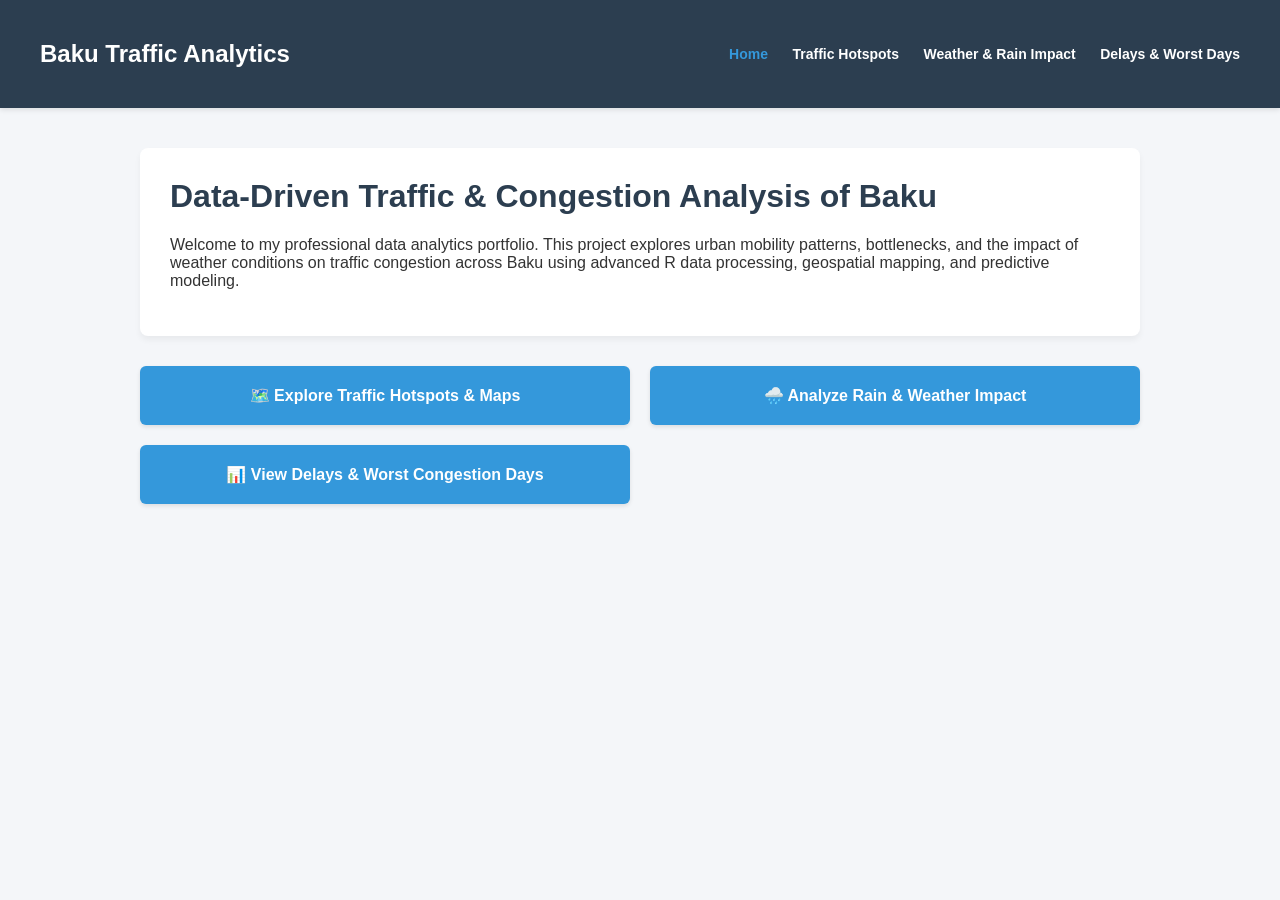
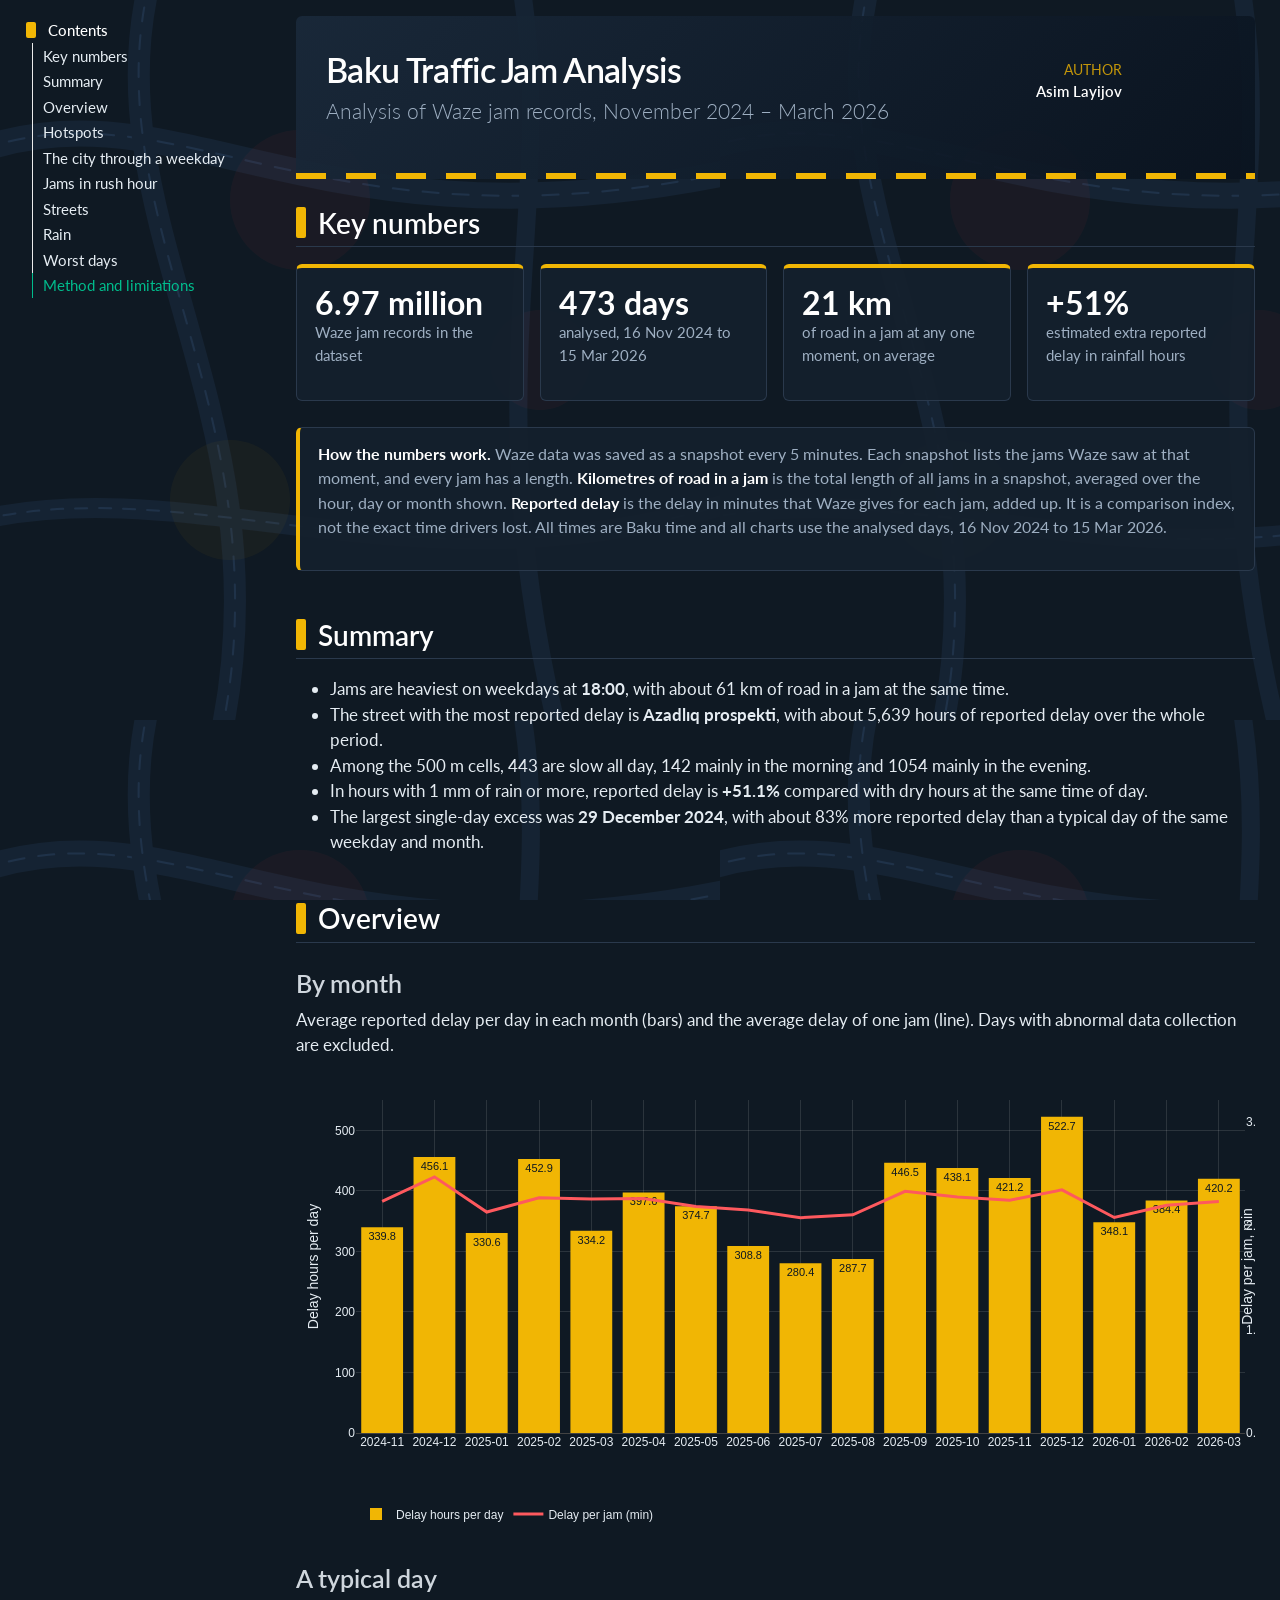
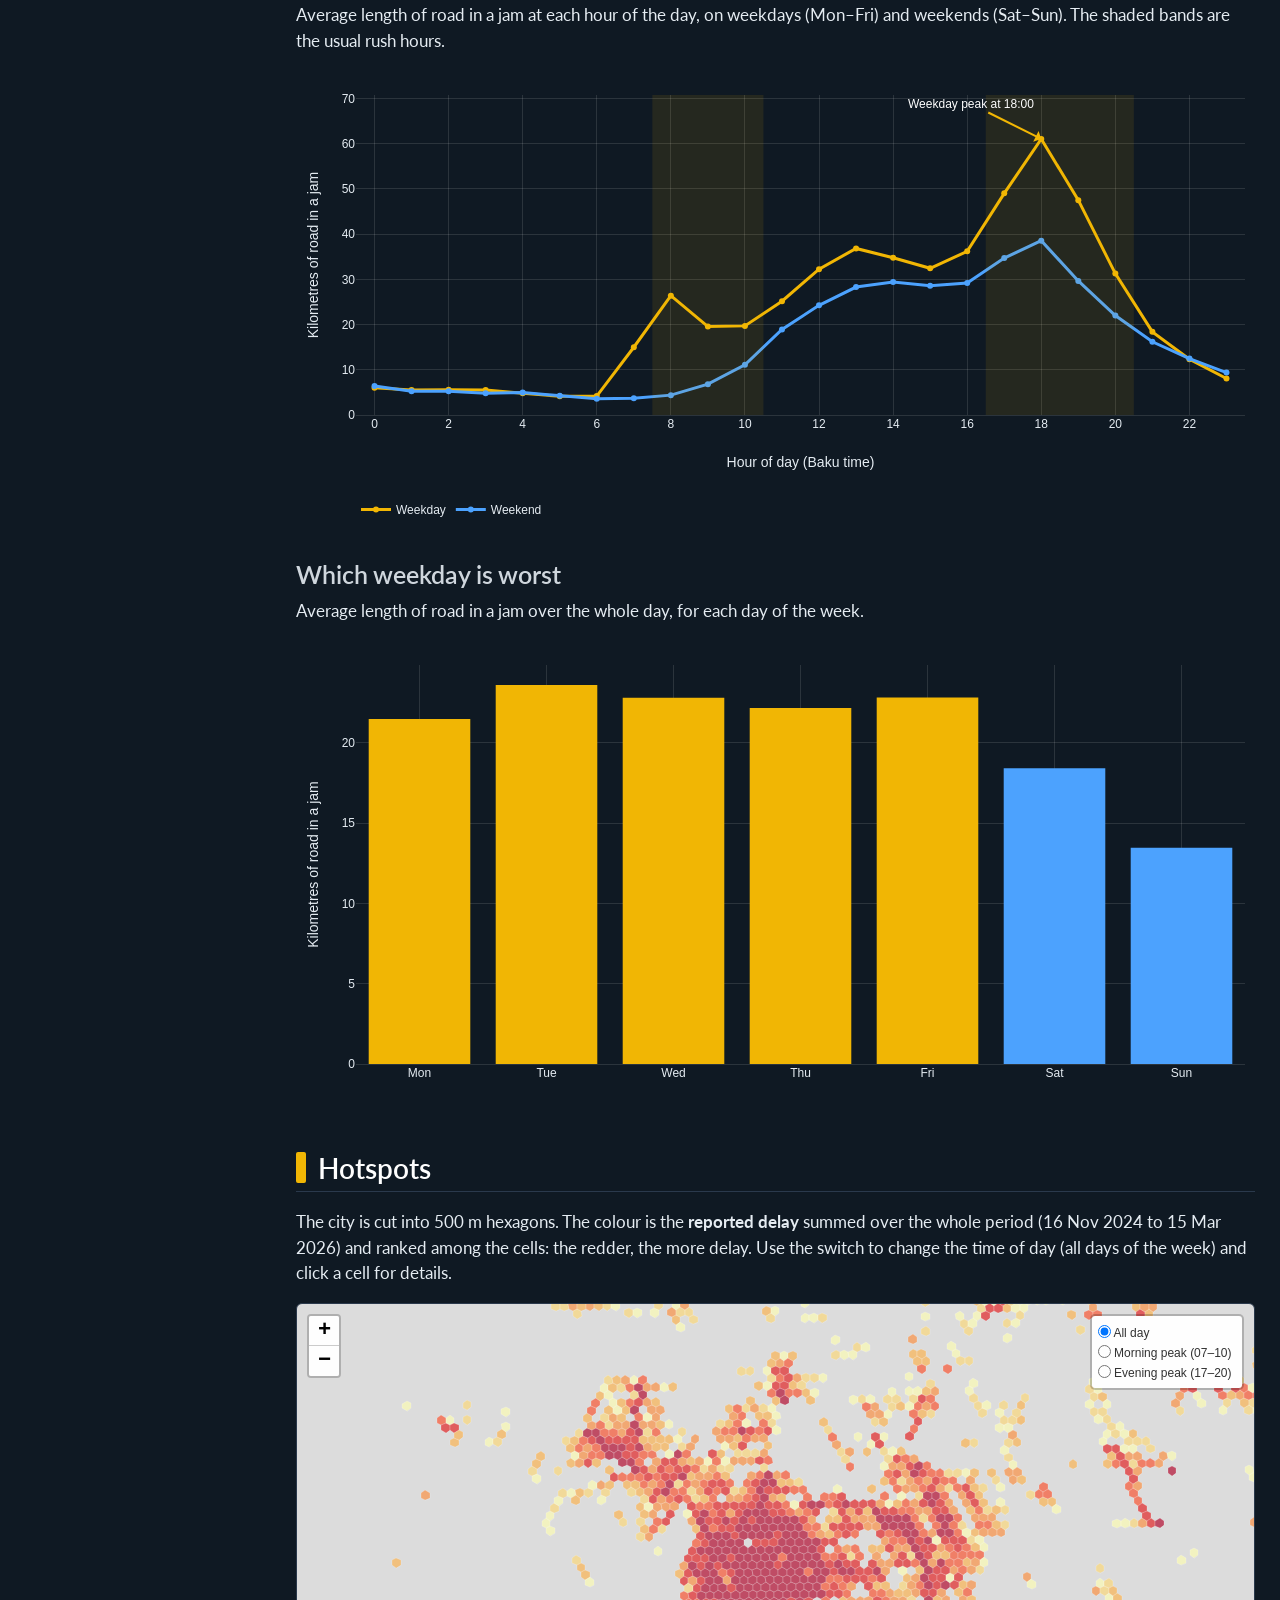
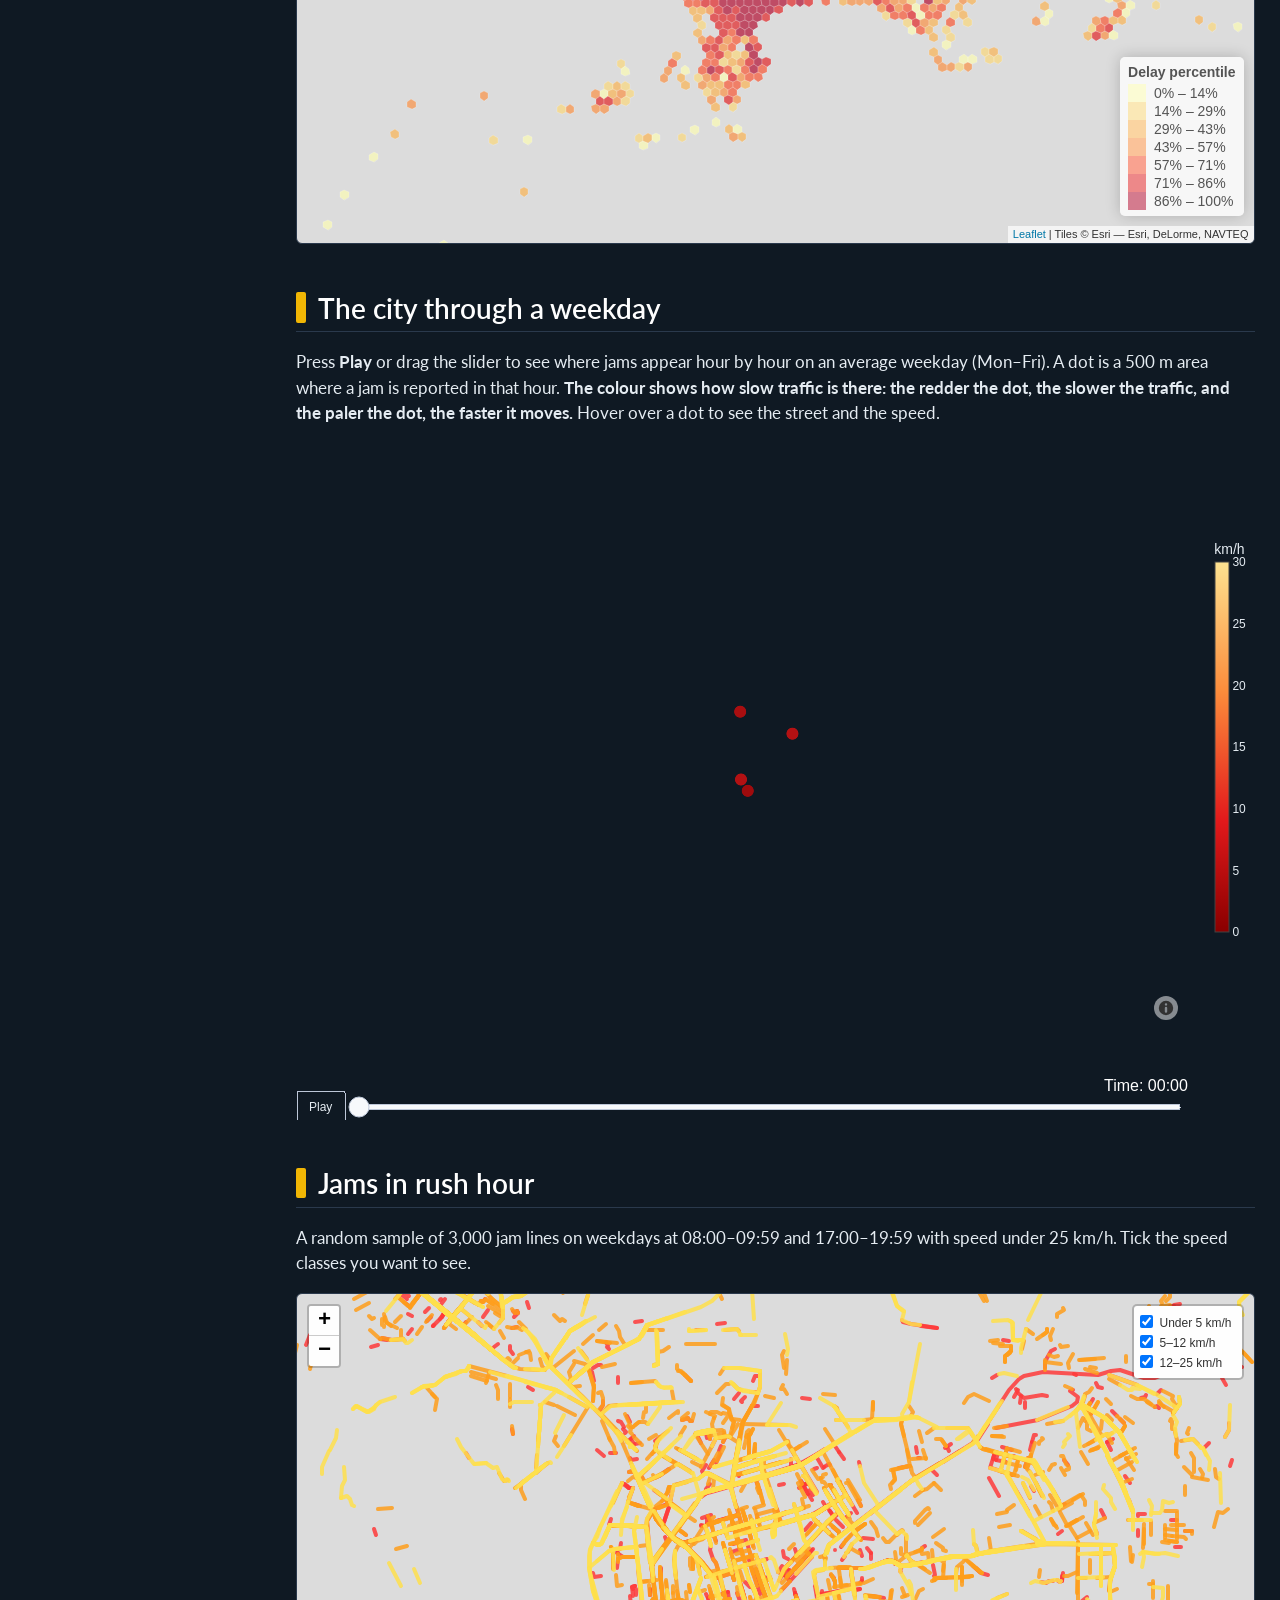
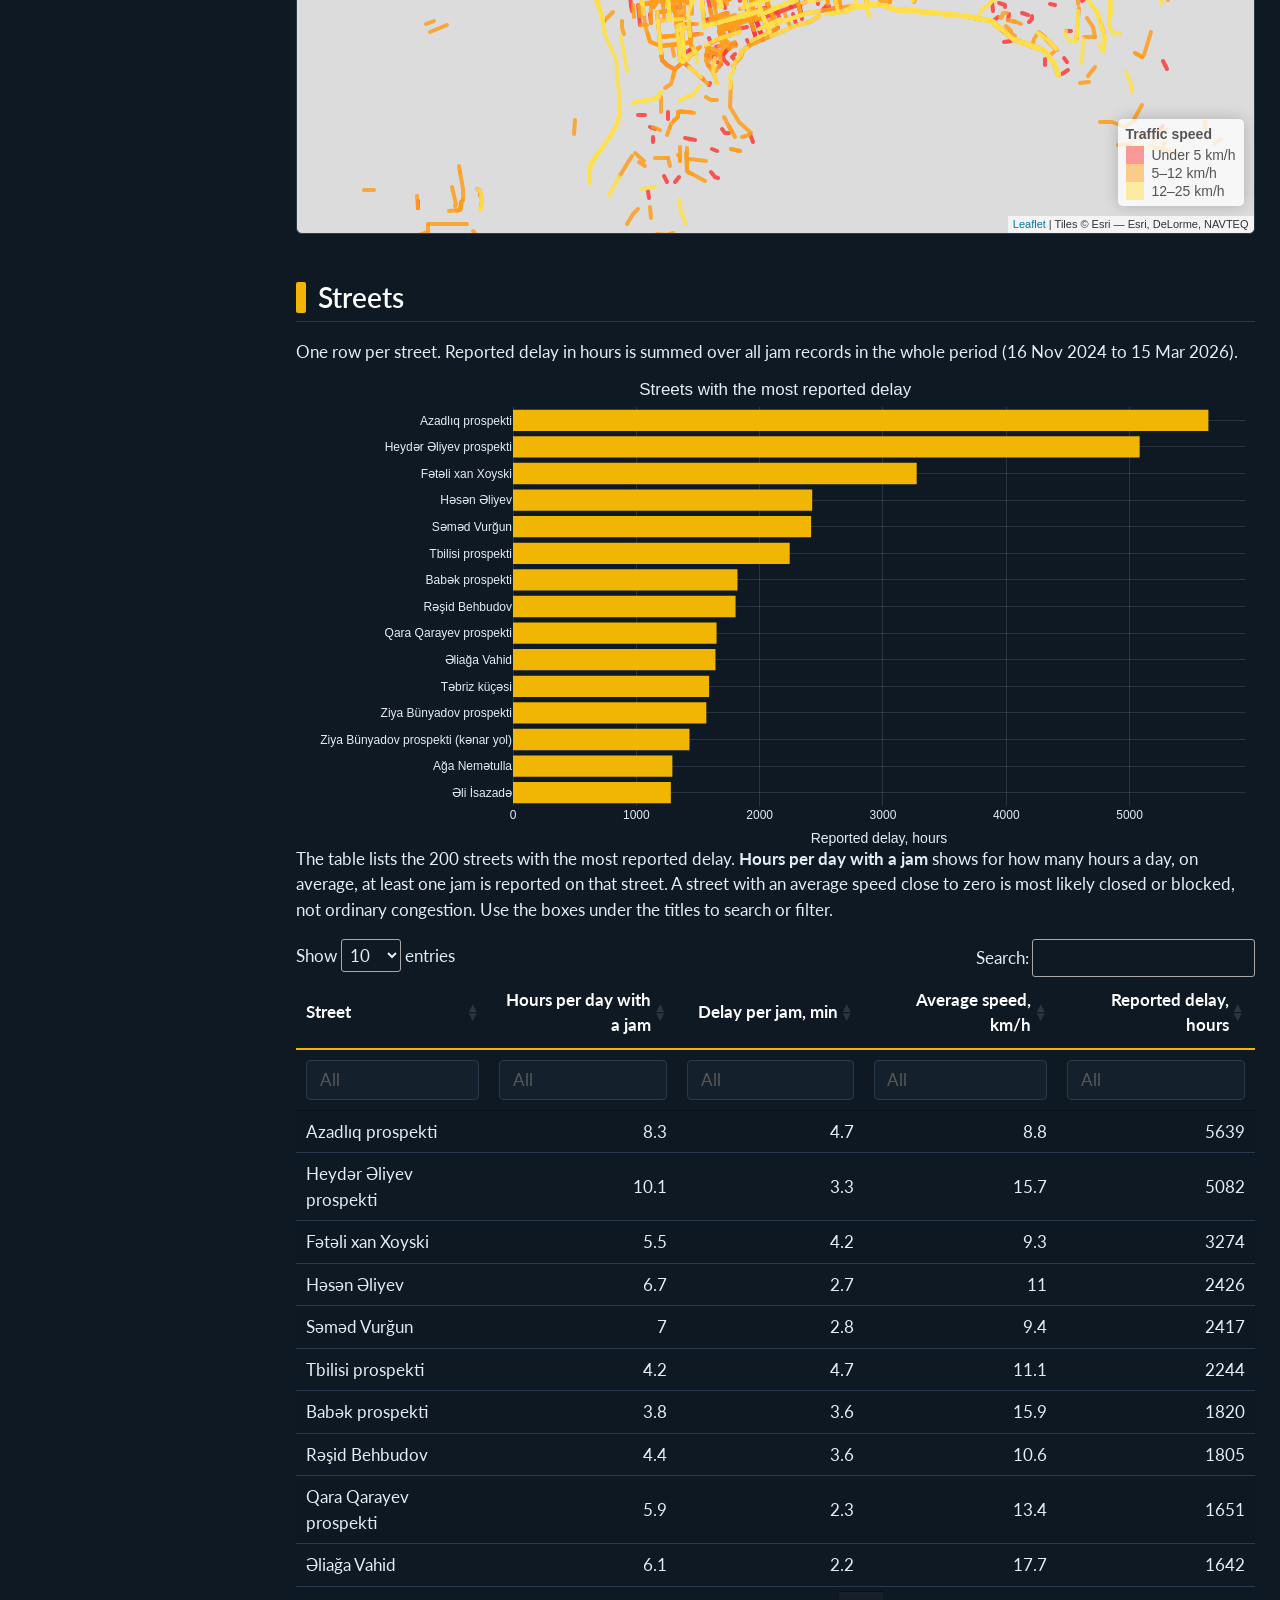
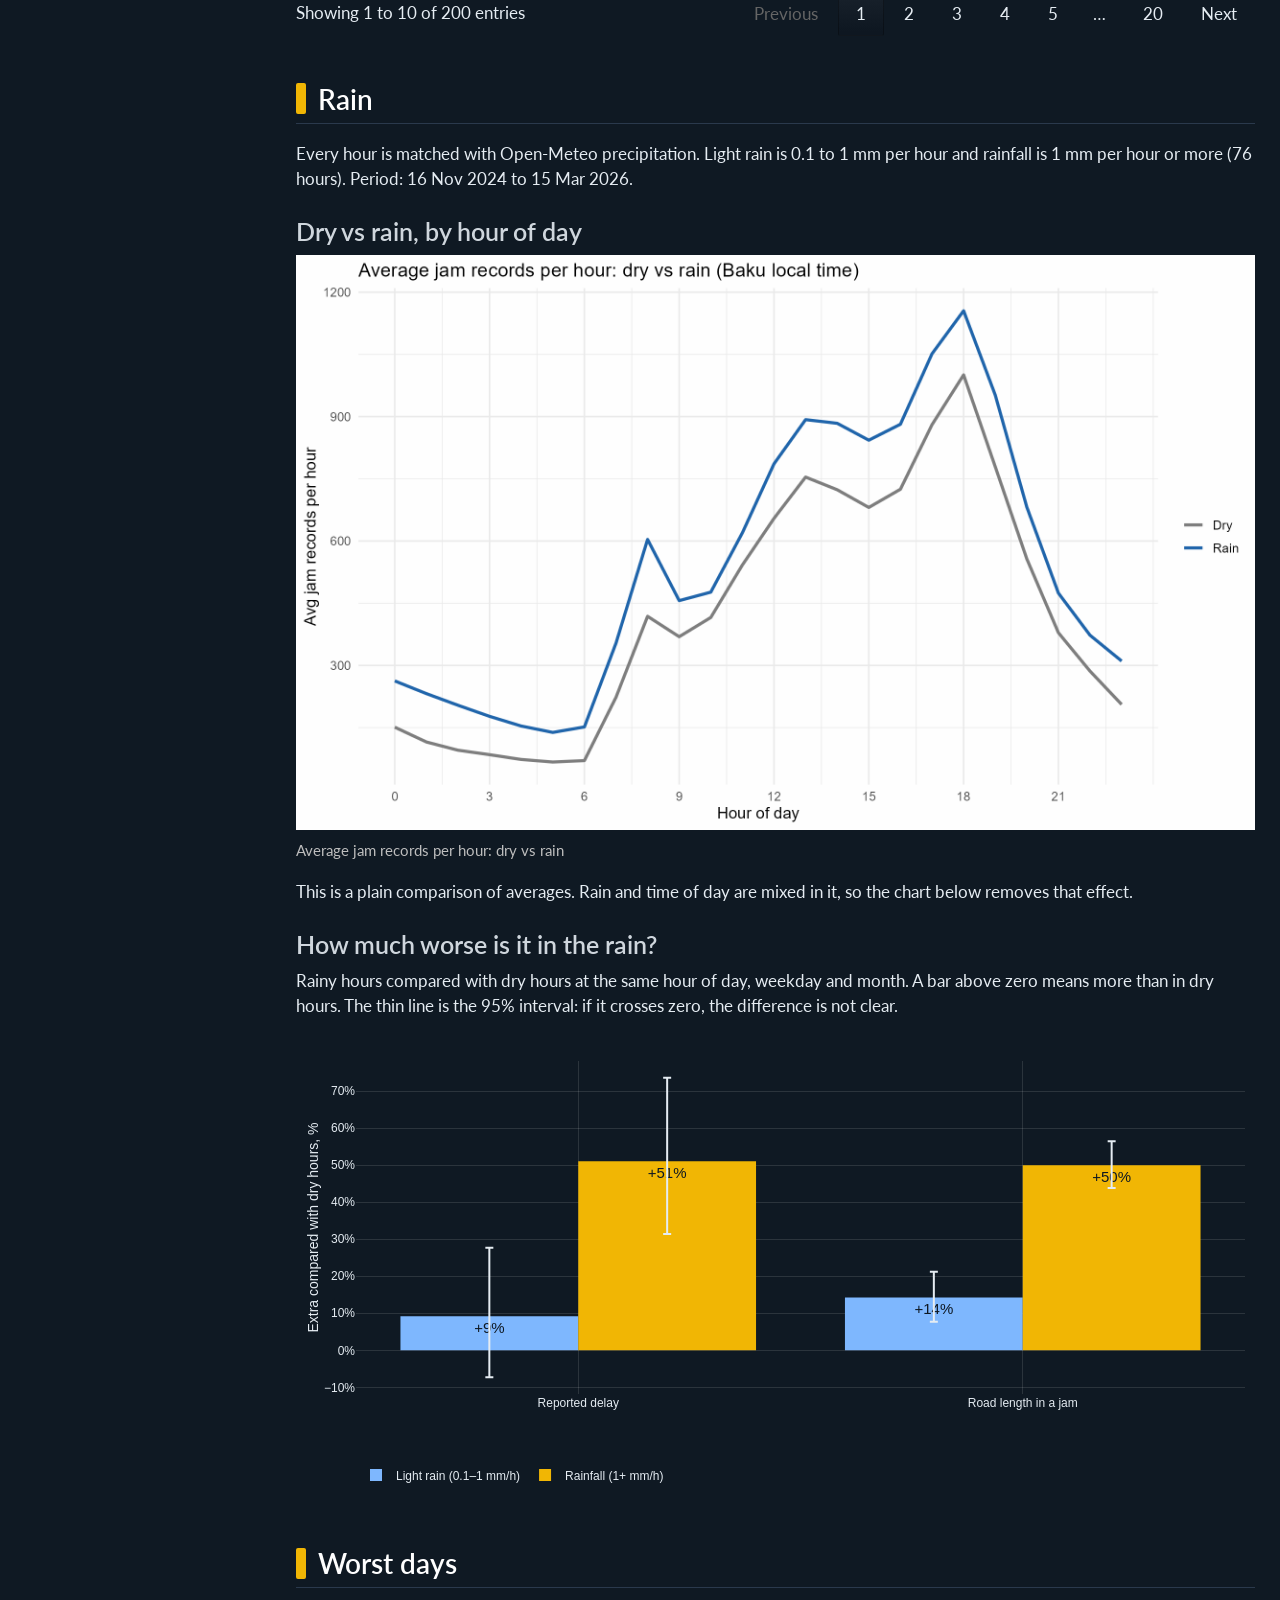
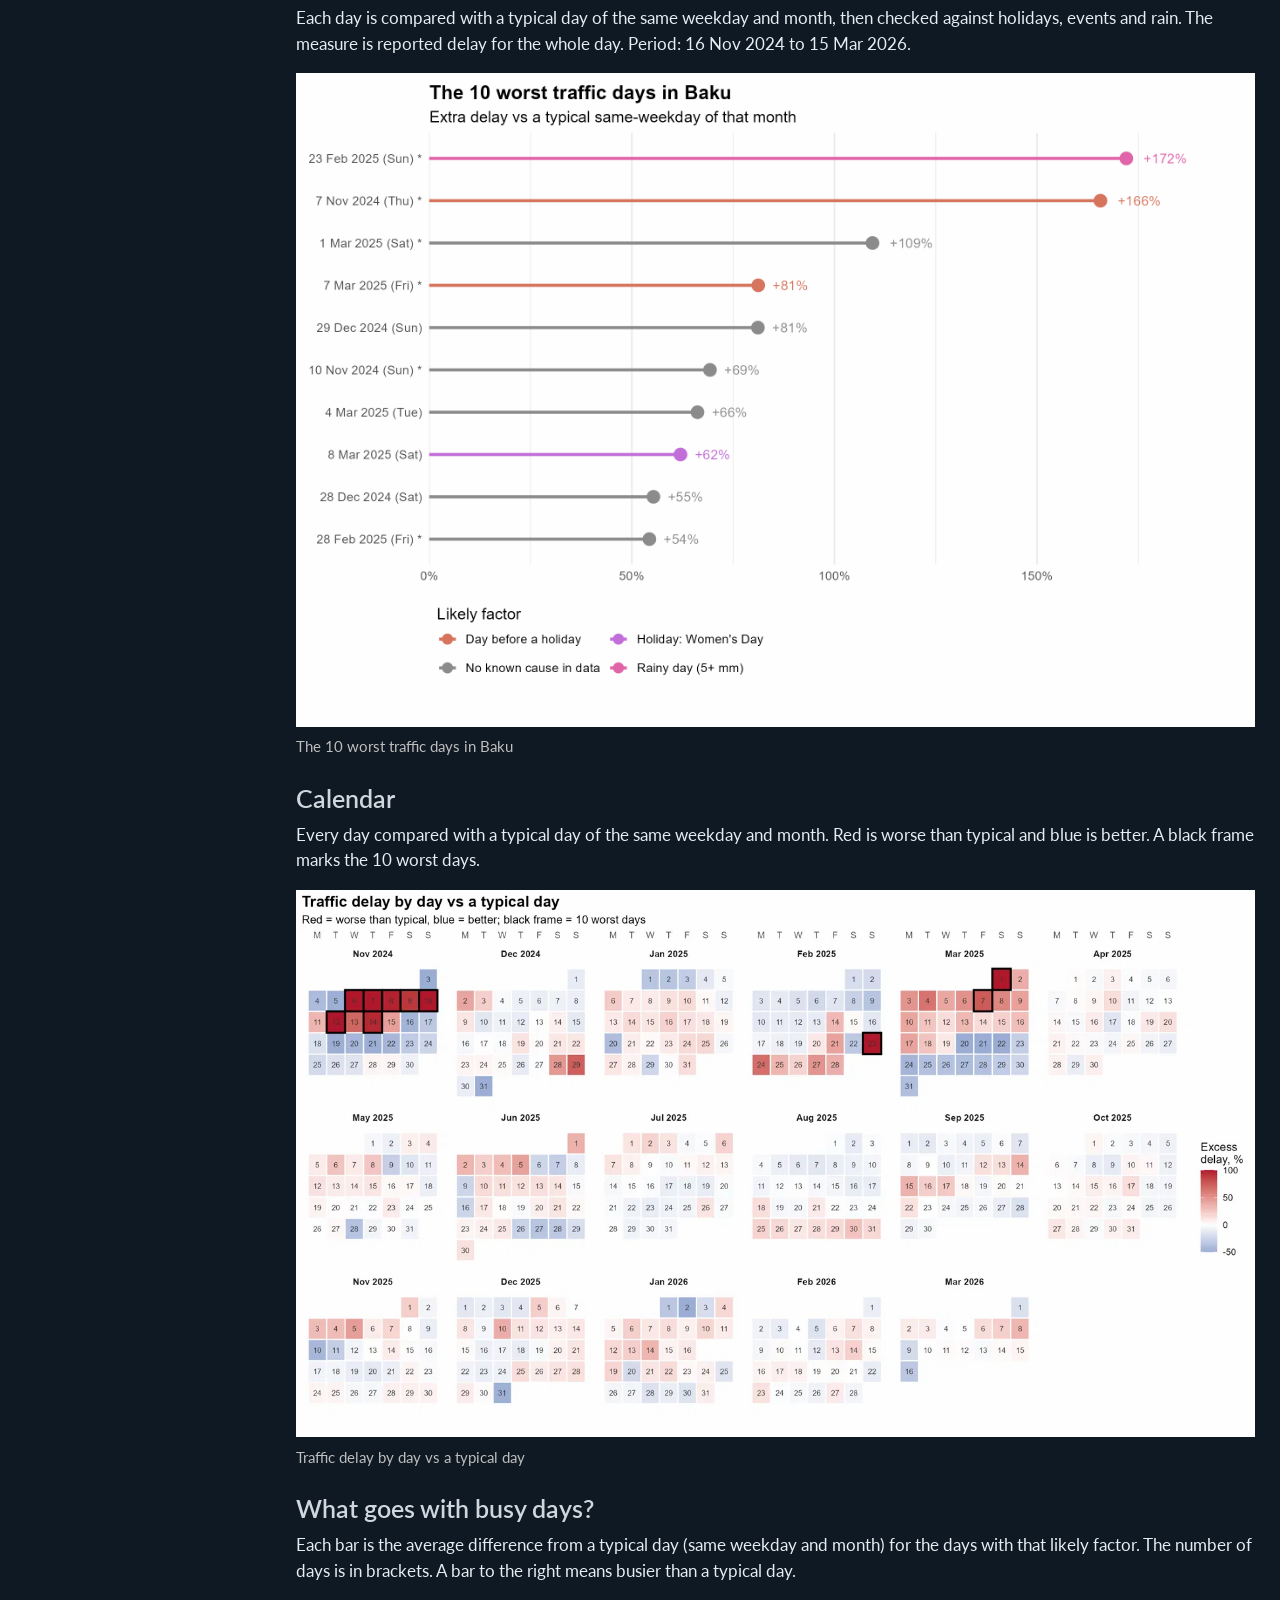
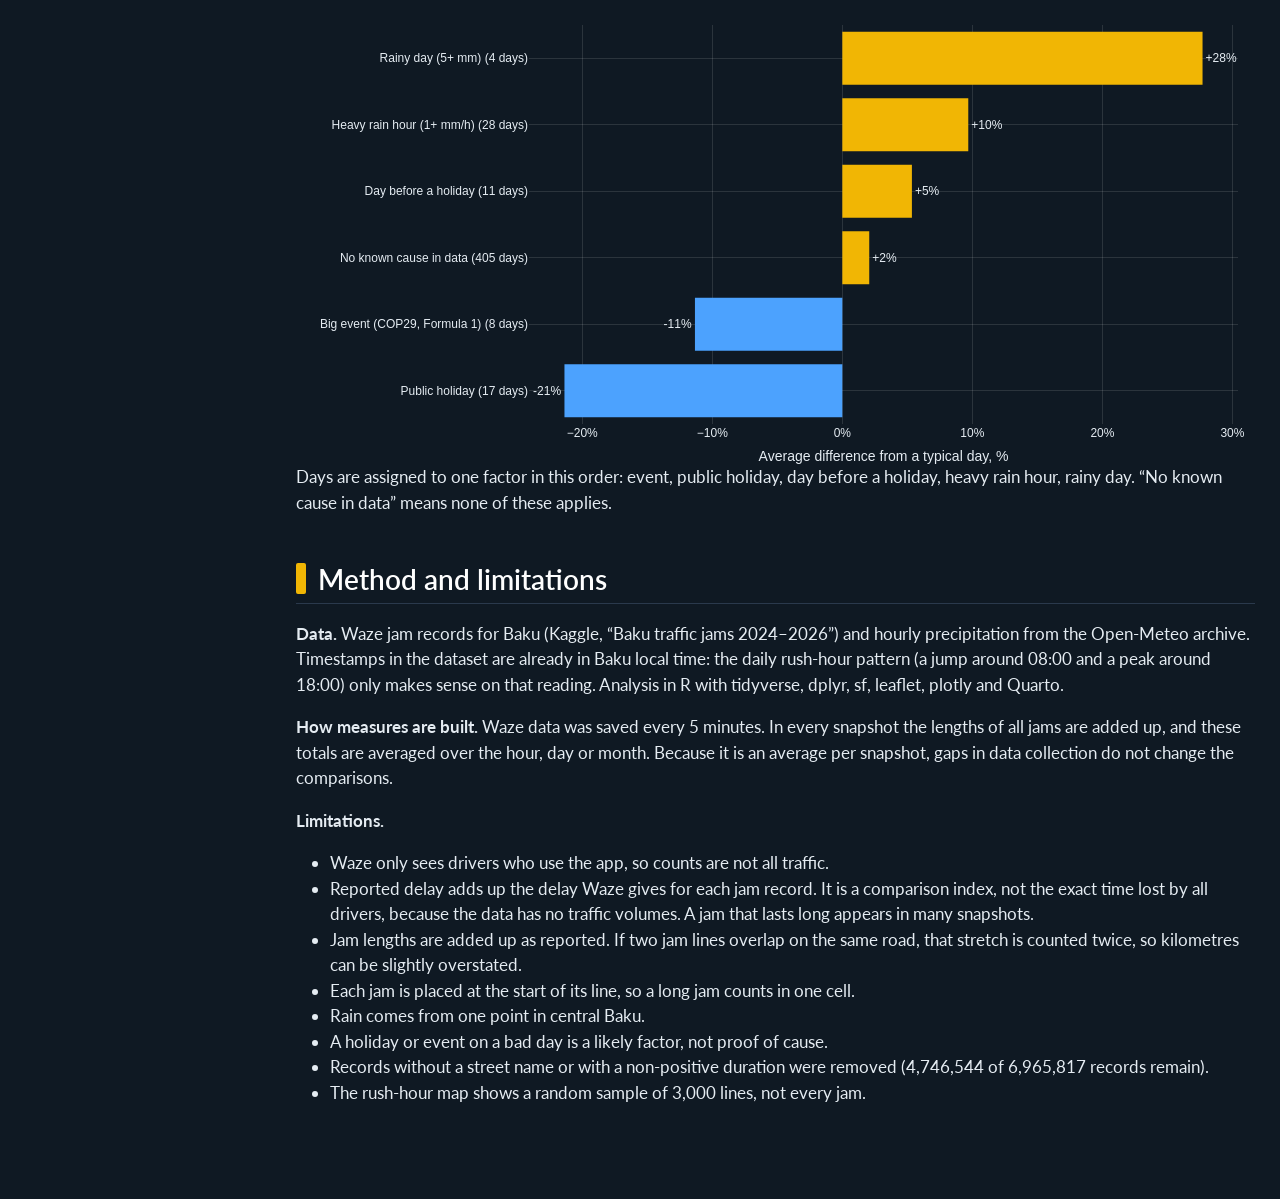
